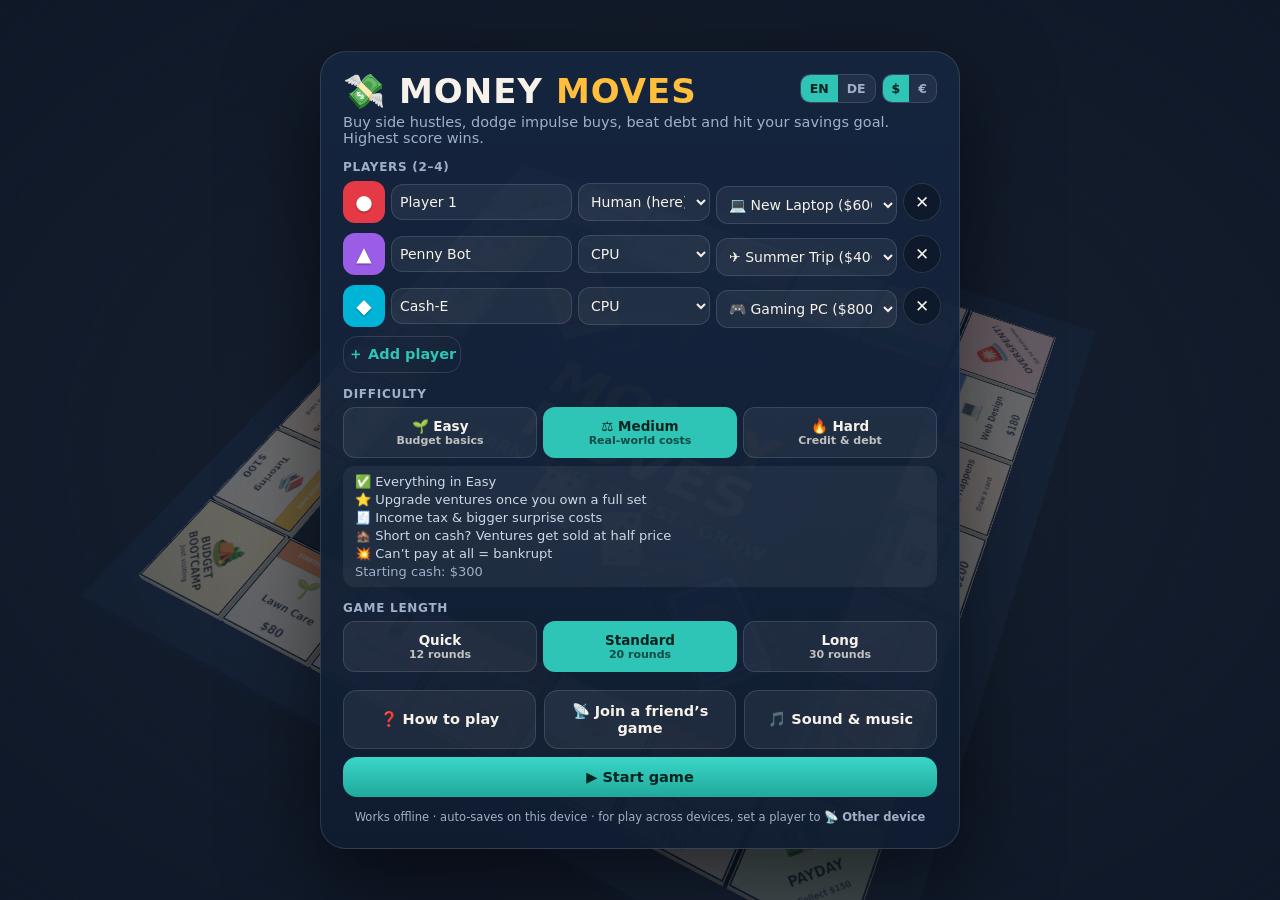
==== money-moves-offline.html @ fee47f46 "Add payday budget, trading, German/euro and installable offline app - Payday budget: split each payc" ====
<!DOCTYPE html>
<html lang="en">
<head>
<meta charset="utf-8">
<meta name="viewport" content="width=device-width, initial-scale=1, maximum-scale=1, user-scalable=no, viewport-fit=cover">
<meta name="theme-color" content="#0d1626">
<meta name="description" content="Money Moves: a 3D board game that teaches teens budgeting, saving, investing and avoiding debt. Works offline, in English or German, with device-to-device multiplayer.">
<link rel="icon" href="[data-uri]">
<title>Money Moves — the 3D money-management board game</title>
<script>/* A-Frame 1.8.0 — MIT License — https://aframe.io — inlined so this page works fully offline */
!function(t,e){"object"==typeof exports&&"object"==typeof module?module.exports=e():"function"==typeof define&&define.amd?define([],e):"object"==typeof exports?exports.AFRAME=e():t.AFRAME=e()}(self,(()=>(()=>{var t={167:t=>{var e=Object.prototype.toString;t.exports=function(t){return t.BYTES_PER_ELEMENT&&"[object ArrayBuffer]"===e.call(t.buffer)||Array.isArray(t)}},734:t=>{t.exports=function(t,e){return"number"==typeof t?t:"number"==typeof e?e:0}},961:(t,e)=>{"use strict";e.byteLength=function(t){var e=o(t),n=e[0],i=e[1];return 3*(n+i)/4-i},e.toByteArray=function(t){var e,n,s=o(t),a=s[0],l=s[1],c=new r(function(t,e,n){return 3*(e+n)/4-n}(0,a,l)),h=0,u=l>0?a-4:a;for(n=0;n<u;n+=4)e=i[t.charCodeAt(n)]<<18|i[t.charCodeAt(n+1)]<<12|i[t.charCodeAt(n+2)]<<6|i[t.charCodeAt(n+3)],c[h++]=e>>16&255,c[h++]=e>>8&255,c[h++]=255&e;return 2===l&&(e=i[t.charCodeAt(n)]<<2|i[t.charCodeAt(n+1)]>>4,c[h++]=255&e),1===l&&(e=i[t.charCodeAt(n)]<<10|i[t.charCodeAt(n+1)]<<4|i[t.charCodeAt(n+2)]>>2,c[h++]=e>>8&255,c[h++]=255&e),c},e.fromByteArray=function(t){for(var e,i=t.length,r=i%3,s=[],a=16383,o=0,c=i-r;o<c;o+=a)s.push(l(t,o,o+a>c?c:o+a));return 1===r?(e=t[i-1],s.push(n[e>>2]+n[e<<4&63]+"==")):2===r&&(e=(t[i-2]<<8)+t[i-1],s.push(n[e>>10]+n[e>>4&63]+n[e<<2&63]+"=")),s.join("")};for(var n=[],i=[],r="undefined"!=typeof Uint8Array?Uint8Array:Array,s="ABCDEFGHIJKLMNOPQRSTUVWXYZabcdefghijklmnopqrstuvwxyz0123456789+/",a=0;a<64;++a)n[a]=s[a],i[s.charCodeAt(a)]=a;function o(t){var e=t.length;if(e%4>0)throw new Error("Invalid string. Length must be a multiple of 4");var n=t.indexOf("=");return-1===n&&(n=e),[n,n===e?0:4-n%4]}function l(t,e,i){for(var r,s,a=[],o=e;o<i;o+=3)r=(t[o]<<16&16711680)+(t[o+1]<<8&65280)+(255&t[o+2]),a.push(n[(s=r)>>18&63]+n[s>>12&63]+n[s>>6&63]+n[63&s]);return a.join("")}i["-".charCodeAt(0)]=62,i["_".charCodeAt(0)]=63},911:(t,e,n)=>{var i=n(922).hp;t.exports=function(t,e){if(i.isBuffer(t)&&i.isBuffer(e)){if("function"==typeof t.equals)return t.equals(e);if(t.length!==e.length)return!1;for(var n=0;n<t.length;n++)if(t[n]!==e[n])return!1;return!0}}},922:(t,e,n)=>{"use strict";const i=n(961),r=n(24),s="function"==typeof Symbol&&"function"==typeof Symbol.for?Symbol.for("nodejs.util.inspect.custom"):null;e.hp=l,e.IS=50;const a=2147483647;function o(t){if(t>a)throw new RangeError('The value "'+t+'" is invalid for option "size"');const e=new Uint8Array(t);return Object.setPrototypeOf(e,l.prototype),e}function l(t,e,n){if("number"==typeof t){if("string"==typeof e)throw new TypeError('The "string" argument must be of type string. Received type number');return u(t)}return c(t,e,n)}function c(t,e,n){if("string"==typeof t)return function(t,e){if("string"==typeof e&&""!==e||(e="utf8"),!l.isEncoding(e))throw new TypeError("Unknown encoding: "+e);const n=0|A(t,e);let i=o(n);const r=i.write(t,e);return r!==n&&(i=i.slice(0,r)),i}(t,e);if(ArrayBuffer.isView(t))return function(t){if(Y(t,Uint8Array)){const e=new Uint8Array(t);return p(e.buffer,e.byteOffset,e.byteLength)}return d(t)}(t);if(null==t)throw new TypeError("The first argument must be one of type string, Buffer, ArrayBuffer, Array, or Array-like Object. Received type "+typeof t);if(Y(t,ArrayBuffer)||t&&Y(t.buffer,ArrayBuffer))return p(t,e,n);if("undefined"!=typeof SharedArrayBuffer&&(Y(t,SharedArrayBuffer)||t&&Y(t.buffer,SharedArrayBuffer)))return p(t,e,n);if("number"==typeof t)throw new TypeError('The "value" argument must not be of type number. Received type number');const i=t.valueOf&&t.valueOf();if(null!=i&&i!==t)return l.from(i,e,n);const r=function(t){if(l.isBuffer(t)){const e=0|f(t.length),n=o(e);return 0===n.length||t.copy(n,0,0,e),n}return void 0!==t.length?"number"!=typeof t.length||K(t.length)?o(0):d(t):"Buffer"===t.type&&Array.isArray(t.data)?d(t.data):void 0}(t);if(r)return r;if("undefined"!=typeof Symbol&&null!=Symbol.toPrimitive&&"function"==typeof t[Symbol.toPrimitive])return l.from(t[Symbol.toPrimitive]("string"),e,n);throw new TypeError("The first argument must be one of type string, Buffer, ArrayBuffer, Array, or Array-like Object. Received type "+typeof t)}function h(t){if("number"!=typeof t)throw new TypeError('"size" argument must be of type number');if(t<0)throw new RangeError('The value "'+t+'" is invalid for option "size"')}function u(t){return h(t),o(t<0?0:0|f(t))}function d(t){const e=t.length<0?0:0|f(t.length),n=o(e);for(let i=0;i<e;i+=1)n[i]=255&t[i];return n}function p(t,e,n){if(e<0||t.byteLength<e)throw new RangeError('"offset" is outside of buffer bounds');if(t.byteLength<e+(n||0))throw new RangeError('"length" is outside of buffer bounds');let i;return i=void 0===e&&void 0===n?new Uint8Array(t):void 0===n?new Uint8Array(t,e):new Uint8Array(t,e,n),Object.setPrototypeOf(i,l.prototype),i}function f(t){if(t>=a)throw new RangeError("Attempt to allocate Buffer larger than maximum size: 0x"+a.toString(16)+" bytes");return 0|t}function A(t,e){if(l.isBuffer(t))return t.length;if(ArrayBuffer.isView(t)||Y(t,ArrayBuffer))return t.byteLength;if("string"!=typeof t)throw new TypeError('The "string" argument must be one of type string, Buffer, or ArrayBuffer. Received type '+typeof t);const n=t.length,i=arguments.length>2&&!0===arguments[2];if(!i&&0===n)return 0;let r=!1;for(;;)switch(e){case"ascii":case"latin1":case"binary":return n;case"utf8":case"utf-8":return W(t).length;case"ucs2":case"ucs-2":case"utf16le":case"utf-16le":return 2*n;case"hex":return n>>>1;case"base64":return q(t).length;default:if(r)return i?-1:W(t).length;e=(""+e).toLowerCase(),r=!0}}function m(t,e,n){let i=!1;if((void 0===e||e<0)&&(e=0),e>this.length)return"";if((void 0===n||n>this.length)&&(n=this.length),n<=0)return"";if((n>>>=0)<=(e>>>=0))return"";for(t||(t="utf8");;)switch(t){case"hex":return B(this,e,n);case"utf8":case"utf-8":return M(this,e,n);case"ascii":return I(this,e,n);case"latin1":case"binary":return T(this,e,n);case"base64":return w(this,e,n);case"ucs2":case"ucs-2":case"utf16le":case"utf-16le":return R(this,e,n);default:if(i)throw new TypeError("Unknown encoding: "+t);t=(t+"").toLowerCase(),i=!0}}function g(t,e,n){const i=t[e];t[e]=t[n],t[n]=i}function v(t,e,n,i,r){if(0===t.length)return-1;if("string"==typeof n?(i=n,n=0):n>2147483647?n=2147483647:n<-2147483648&&(n=-2147483648),K(n=+n)&&(n=r?0:t.length-1),n<0&&(n=t.length+n),n>=t.length){if(r)return-1;n=t.length-1}else if(n<0){if(!r)return-1;n=0}if("string"==typeof e&&(e=l.from(e,i)),l.isBuffer(e))return 0===e.length?-1:y(t,e,n,i,r);if("number"==typeof e)return e&=255,"function"==typeof Uint8Array.prototype.indexOf?r?Uint8Array.prototype.indexOf.call(t,e,n):Uint8Array.prototype.lastIndexOf.call(t,e,n):y(t,[e],n,i,r);throw new TypeError("val must be string, number or Buffer")}function y(t,e,n,i,r){let s,a=1,o=t.length,l=e.length;if(void 0!==i&&("ucs2"===(i=String(i).toLowerCase())||"ucs-2"===i||"utf16le"===i||"utf-16le"===i)){if(t.length<2||e.length<2)return-1;a=2,o/=2,l/=2,n/=2}function c(t,e){return 1===a?t[e]:t.readUInt16BE(e*a)}if(r){let i=-1;for(s=n;s<o;s++)if(c(t,s)===c(e,-1===i?0:s-i)){if(-1===i&&(i=s),s-i+1===l)return i*a}else-1!==i&&(s-=s-i),i=-1}else for(n+l>o&&(n=o-l),s=n;s>=0;s--){let n=!0;for(let i=0;i<l;i++)if(c(t,s+i)!==c(e,i)){n=!1;break}if(n)return s}return-1}function E(t,e,n,i){n=Number(n)||0;const r=t.length-n;i?(i=Number(i))>r&&(i=r):i=r;const s=e.length;let a;for(i>s/2&&(i=s/2),a=0;a<i;++a){const i=parseInt(e.substr(2*a,2),16);if(K(i))return a;t[n+a]=i}return a}function b(t,e,n,i){return X(W(e,t.length-n),t,n,i)}function x(t,e,n,i){return X(function(t){const e=[];for(let n=0;n<t.length;++n)e.push(255&t.charCodeAt(n));return e}(e),t,n,i)}function C(t,e,n,i){return X(q(e),t,n,i)}function _(t,e,n,i){return X(function(t,e){let n,i,r;const s=[];for(let a=0;a<t.length&&!((e-=2)<0);++a)n=t.charCodeAt(a),i=n>>8,r=n%256,s.push(r),s.push(i);return s}(e,t.length-n),t,n,i)}function w(t,e,n){return 0===e&&n===t.length?i.fromByteArray(t):i.fromByteArray(t.slice(e,n))}function M(t,e,n){n=Math.min(t.length,n);const i=[];let r=e;for(;r<n;){const e=t[r];let s=null,a=e>239?4:e>223?3:e>191?2:1;if(r+a<=n){let n,i,o,l;switch(a){case 1:e<128&&(s=e);break;case 2:n=t[r+1],128==(192&n)&&(l=(31&e)<<6|63&n,l>127&&(s=l));break;case 3:n=t[r+1],i=t[r+2],128==(192&n)&&128==(192&i)&&(l=(15&e)<<12|(63&n)<<6|63&i,l>2047&&(l<55296||l>57343)&&(s=l));break;case 4:n=t[r+1],i=t[r+2],o=t[r+3],128==(192&n)&&128==(192&i)&&128==(192&o)&&(l=(15&e)<<18|(63&n)<<12|(63&i)<<6|63&o,l>65535&&l<1114112&&(s=l))}}null===s?(s=65533,a=1):s>65535&&(s-=65536,i.push(s>>>10&1023|55296),s=56320|1023&s),i.push(s),r+=a}return function(t){const e=t.length;if(e<=S)return String.fromCharCode.apply(String,t);let n="",i=0;for(;i<e;)n+=String.fromCharCode.apply(String,t.slice(i,i+=S));return n}(i)}l.TYPED_ARRAY_SUPPORT=function(){try{const t=new Uint8Array(1),e={foo:function(){return 42}};return Object.setPrototypeOf(e,Uint8Array.prototype),Object.setPrototypeOf(t,e),42===t.foo()}catch(t){return!1}}(),l.TYPED_ARRAY_SUPPORT||"undefined"==typeof console||"function"!=typeof console.error||console.error("This browser lacks typed array (Uint8Array) support which is required by `buffer` v5.x. Use `buffer` v4.x if you require old browser support."),Object.defineProperty(l.prototype,"parent",{enumerable:!0,get:function(){if(l.isBuffer(this))return this.buffer}}),Object.defineProperty(l.prototype,"offset",{enumerable:!0,get:function(){if(l.isBuffer(this))return this.byteOffset}}),l.poolSize=8192,l.from=function(t,e,n){return c(t,e,n)},Object.setPrototypeOf(l.prototype,Uint8Array.prototype),Object.setPrototypeOf(l,Uint8Array),l.alloc=function(t,e,n){return function(t,e,n){return h(t),t<=0?o(t):void 0!==e?"string"==typeof n?o(t).fill(e,n):o(t).fill(e):o(t)}(t,e,n)},l.allocUnsafe=function(t){return u(t)},l.allocUnsafeSlow=function(t){return u(t)},l.isBuffer=function(t){return null!=t&&!0===t._isBuffer&&t!==l.prototype},l.compare=function(t,e){if(Y(t,Uint8Array)&&(t=l.from(t,t.offset,t.byteLength)),Y(e,Uint8Array)&&(e=l.from(e,e.offset,e.byteLength)),!l.isBuffer(t)||!l.isBuffer(e))throw new TypeError('The "buf1", "buf2" arguments must be one of type Buffer or Uint8Array');if(t===e)return 0;let n=t.length,i=e.length;for(let r=0,s=Math.min(n,i);r<s;++r)if(t[r]!==e[r]){n=t[r],i=e[r];break}return n<i?-1:i<n?1:0},l.isEncoding=function(t){switch(String(t).toLowerCase()){case"hex":case"utf8":case"utf-8":case"ascii":case"latin1":case"binary":case"base64":case"ucs2":case"ucs-2":case"utf16le":case"utf-16le":return!0;default:return!1}},l.concat=function(t,e){if(!Array.isArray(t))throw new TypeError('"list" argument must be an Array of Buffers');if(0===t.length)return l.alloc(0);let n;if(void 0===e)for(e=0,n=0;n<t.length;++n)e+=t[n].length;const i=l.allocUnsafe(e);let r=0;for(n=0;n<t.length;++n){let e=t[n];if(Y(e,Uint8Array))r+e.length>i.length?(l.isBuffer(e)||(e=l.from(e)),e.copy(i,r)):Uint8Array.prototype.set.call(i,e,r);else{if(!l.isBuffer(e))throw new TypeError('"list" argument must be an Array of Buffers');e.copy(i,r)}r+=e.length}return i},l.byteLength=A,l.prototype._isBuffer=!0,l.prototype.swap16=function(){const t=this.length;if(t%2!=0)throw new RangeError("Buffer size must be a multiple of 16-bits");for(let e=0;e<t;e+=2)g(this,e,e+1);return this},l.prototype.swap32=function(){const t=this.length;if(t%4!=0)throw new RangeError("Buffer size must be a multiple of 32-bits");for(let e=0;e<t;e+=4)g(this,e,e+3),g(this,e+1,e+2);return this},l.prototype.swap64=function(){const t=this.length;if(t%8!=0)throw new RangeError("Buffer size must be a multiple of 64-bits");for(let e=0;e<t;e+=8)g(this,e,e+7),g(this,e+1,e+6),g(this,e+2,e+5),g(this,e+3,e+4);return this},l.prototype.toString=function(){const t=this.length;return 0===t?"":0===arguments.length?M(this,0,t):m.apply(this,arguments)},l.prototype.toLocaleString=l.prototype.toString,l.prototype.equals=function(t){if(!l.isBuffer(t))throw new TypeError("Argument must be a Buffer");return this===t||0===l.compare(this,t)},l.prototype.inspect=function(){let t="";const n=e.IS;return t=this.toString("hex",0,n).replace(/(.{2})/g,"$1 ").trim(),this.length>n&&(t+=" ... "),"<Buffer "+t+">"},s&&(l.prototype[s]=l.prototype.inspect),l.prototype.compare=function(t,e,n,i,r){if(Y(t,Uint8Array)&&(t=l.from(t,t.offset,t.byteLength)),!l.isBuffer(t))throw new TypeError('The "target" argument must be one of type Buffer or Uint8Array. Received type '+typeof t);if(void 0===e&&(e=0),void 0===n&&(n=t?t.length:0),void 0===i&&(i=0),void 0===r&&(r=this.length),e<0||n>t.length||i<0||r>this.length)throw new RangeError("out of range index");if(i>=r&&e>=n)return 0;if(i>=r)return-1;if(e>=n)return 1;if(this===t)return 0;let s=(r>>>=0)-(i>>>=0),a=(n>>>=0)-(e>>>=0);const o=Math.min(s,a),c=this.slice(i,r),h=t.slice(e,n);for(let t=0;t<o;++t)if(c[t]!==h[t]){s=c[t],a=h[t];break}return s<a?-1:a<s?1:0},l.prototype.includes=function(t,e,n){return-1!==this.indexOf(t,e,n)},l.prototype.indexOf=function(t,e,n){return v(this,t,e,n,!0)},l.prototype.lastIndexOf=function(t,e,n){return v(this,t,e,n,!1)},l.prototype.write=function(t,e,n,i){if(void 0===e)i="utf8",n=this.length,e=0;else if(void 0===n&&"string"==typeof e)i=e,n=this.length,e=0;else{if(!isFinite(e))throw new Error("Buffer.write(string, encoding, offset[, length]) is no longer supported");e>>>=0,isFinite(n)?(n>>>=0,void 0===i&&(i="utf8")):(i=n,n=void 0)}const r=this.length-e;if((void 0===n||n>r)&&(n=r),t.length>0&&(n<0||e<0)||e>this.length)throw new RangeError("Attempt to write outside buffer bounds");i||(i="utf8");let s=!1;for(;;)switch(i){case"hex":return E(this,t,e,n);case"utf8":case"utf-8":return b(this,t,e,n);case"ascii":case"latin1":case"binary":return x(this,t,e,n);case"base64":return C(this,t,e,n);case"ucs2":case"ucs-2":case"utf16le":case"utf-16le":return _(this,t,e,n);default:if(s)throw new TypeError("Unknown encoding: "+i);i=(""+i).toLowerCase(),s=!0}},l.prototype.toJSON=function(){return{type:"Buffer",data:Array.prototype.slice.call(this._arr||this,0)}};const S=4096;function I(t,e,n){let i="";n=Math.min(t.length,n);for(let r=e;r<n;++r)i+=String.fromCharCode(127&t[r]);return i}function T(t,e,n){let i="";n=Math.min(t.length,n);for(let r=e;r<n;++r)i+=String.fromCharCode(t[r]);return i}function B(t,e,n){const i=t.length;(!e||e<0)&&(e=0),(!n||n<0||n>i)&&(n=i);let r="";for(let i=e;i<n;++i)r+=J[t[i]];return r}function R(t,e,n){const i=t.slice(e,n);let r="";for(let t=0;t<i.length-1;t+=2)r+=String.fromCharCode(i[t]+256*i[t+1]);return r}function L(t,e,n){if(t%1!=0||t<0)throw new RangeError("offset is not uint");if(t+e>n)throw new RangeError("Trying to access beyond buffer length")}function D(t,e,n,i,r,s){if(!l.isBuffer(t))throw new TypeError('"buffer" argument must be a Buffer instance');if(e>r||e<s)throw new RangeError('"value" argument is out of bounds');if(n+i>t.length)throw new RangeError("Index out of range")}function P(t,e,n,i,r){z(e,i,r,t,n,7);let s=Number(e&BigInt(4294967295));t[n++]=s,s>>=8,t[n++]=s,s>>=8,t[n++]=s,s>>=8,t[n++]=s;let a=Number(e>>BigInt(32)&BigInt(4294967295));return t[n++]=a,a>>=8,t[n++]=a,a>>=8,t[n++]=a,a>>=8,t[n++]=a,n}function U(t,e,n,i,r){z(e,i,r,t,n,7);let s=Number(e&BigInt(4294967295));t[n+7]=s,s>>=8,t[n+6]=s,s>>=8,t[n+5]=s,s>>=8,t[n+4]=s;let a=Number(e>>BigInt(32)&BigInt(4294967295));return t[n+3]=a,a>>=8,t[n+2]=a,a>>=8,t[n+1]=a,a>>=8,t[n]=a,n+8}function O(t,e,n,i,r,s){if(n+i>t.length)throw new RangeError("Index out of range");if(n<0)throw new RangeError("Index out of range")}function N(t,e,n,i,s){return e=+e,n>>>=0,s||O(t,0,n,4),r.write(t,e,n,i,23,4),n+4}function F(t,e,n,i,s){return e=+e,n>>>=0,s||O(t,0,n,8),r.write(t,e,n,i,52,8),n+8}l.prototype.slice=function(t,e){const n=this.length;(t=~~t)<0?(t+=n)<0&&(t=0):t>n&&(t=n),(e=void 0===e?n:~~e)<0?(e+=n)<0&&(e=0):e>n&&(e=n),e<t&&(e=t);const i=this.subarray(t,e);return Object.setPrototypeOf(i,l.prototype),i},l.prototype.readUintLE=l.prototype.readUIntLE=function(t,e,n){t>>>=0,e>>>=0,n||L(t,e,this.length);let i=this[t],r=1,s=0;for(;++s<e&&(r*=256);)i+=this[t+s]*r;return i},l.prototype.readUintBE=l.prototype.readUIntBE=function(t,e,n){t>>>=0,e>>>=0,n||L(t,e,this.length);let i=this[t+--e],r=1;for(;e>0&&(r*=256);)i+=this[t+--e]*r;return i},l.prototype.readUint8=l.prototype.readUInt8=function(t,e){return t>>>=0,e||L(t,1,this.length),this[t]},l.prototype.readUint16LE=l.prototype.readUInt16LE=function(t,e){return t>>>=0,e||L(t,2,this.length),this[t]|this[t+1]<<8},l.prototype.readUint16BE=l.prototype.readUInt16BE=function(t,e){return t>>>=0,e||L(t,2,this.length),this[t]<<8|this[t+1]},l.prototype.readUint32LE=l.prototype.readUInt32LE=function(t,e){return t>>>=0,e||L(t,4,this.length),(this[t]|this[t+1]<<8|this[t+2]<<16)+16777216*this[t+3]},l.prototype.readUint32BE=l.prototype.readUInt32BE=function(t,e){return t>>>=0,e||L(t,4,this.length),16777216*this[t]+(this[t+1]<<16|this[t+2]<<8|this[t+3])},l.prototype.readBigUInt64LE=Z((function(t){H(t>>>=0,"offset");const e=this[t],n=this[t+7];void 0!==e&&void 0!==n||V(t,this.length-8);const i=e+256*this[++t]+65536*this[++t]+this[++t]*2**24,r=this[++t]+256*this[++t]+65536*this[++t]+n*2**24;return BigInt(i)+(BigInt(r)<<BigInt(32))})),l.prototype.readBigUInt64BE=Z((function(t){H(t>>>=0,"offset");const e=this[t],n=this[t+7];void 0!==e&&void 0!==n||V(t,this.length-8);const i=e*2**24+65536*this[++t]+256*this[++t]+this[++t],r=this[++t]*2**24+65536*this[++t]+256*this[++t]+n;return(BigInt(i)<<BigInt(32))+BigInt(r)})),l.prototype.readIntLE=function(t,e,n){t>>>=0,e>>>=0,n||L(t,e,this.length);let i=this[t],r=1,s=0;for(;++s<e&&(r*=256);)i+=this[t+s]*r;return r*=128,i>=r&&(i-=Math.pow(2,8*e)),i},l.prototype.readIntBE=function(t,e,n){t>>>=0,e>>>=0,n||L(t,e,this.length);let i=e,r=1,s=this[t+--i];for(;i>0&&(r*=256);)s+=this[t+--i]*r;return r*=128,s>=r&&(s-=Math.pow(2,8*e)),s},l.prototype.readInt8=function(t,e){return t>>>=0,e||L(t,1,this.length),128&this[t]?-1*(255-this[t]+1):this[t]},l.prototype.readInt16LE=function(t,e){t>>>=0,e||L(t,2,this.length);const n=this[t]|this[t+1]<<8;return 32768&n?4294901760|n:n},l.prototype.readInt16BE=function(t,e){t>>>=0,e||L(t,2,this.length);const n=this[t+1]|this[t]<<8;return 32768&n?4294901760|n:n},l.prototype.readInt32LE=function(t,e){return t>>>=0,e||L(t,4,this.length),this[t]|this[t+1]<<8|this[t+2]<<16|this[t+3]<<24},l.prototype.readInt32BE=function(t,e){return t>>>=0,e||L(t,4,this.length),this[t]<<24|this[t+1]<<16|this[t+2]<<8|this[t+3]},l.prototype.readBigInt64LE=Z((function(t){H(t>>>=0,"offset");const e=this[t],n=this[t+7];void 0!==e&&void 0!==n||V(t,this.length-8);const i=this[t+4]+256*this[t+5]+65536*this[t+6]+(n<<24);return(BigInt(i)<<BigInt(32))+BigInt(e+256*this[++t]+65536*this[++t]+this[++t]*2**24)})),l.prototype.readBigInt64BE=Z((function(t){H(t>>>=0,"offset");const e=this[t],n=this[t+7];void 0!==e&&void 0!==n||V(t,this.length-8);const i=(e<<24)+65536*this[++t]+256*this[++t]+this[++t];return(BigInt(i)<<BigInt(32))+BigInt(this[++t]*2**24+65536*this[++t]+256*this[++t]+n)})),l.prototype.readFloatLE=function(t,e){return t>>>=0,e||L(t,4,this.length),r.read(this,t,!0,23,4)},l.prototype.readFloatBE=function(t,e){return t>>>=0,e||L(t,4,this.length),r.read(this,t,!1,23,4)},l.prototype.readDoubleLE=function(t,e){return t>>>=0,e||L(t,8,this.length),r.read(this,t,!0,52,8)},l.prototype.readDoubleBE=function(t,e){return t>>>=0,e||L(t,8,this.length),r.read(this,t,!1,52,8)},l.prototype.writeUintLE=l.prototype.writeUIntLE=function(t,e,n,i){t=+t,e>>>=0,n>>>=0,i||D(this,t,e,n,Math.pow(2,8*n)-1,0);let r=1,s=0;for(this[e]=255&t;++s<n&&(r*=256);)this[e+s]=t/r&255;return e+n},l.prototype.writeUintBE=l.prototype.writeUIntBE=function(t,e,n,i){t=+t,e>>>=0,n>>>=0,i||D(this,t,e,n,Math.pow(2,8*n)-1,0);let r=n-1,s=1;for(this[e+r]=255&t;--r>=0&&(s*=256);)this[e+r]=t/s&255;return e+n},l.prototype.writeUint8=l.prototype.writeUInt8=function(t,e,n){return t=+t,e>>>=0,n||D(this,t,e,1,255,0),this[e]=255&t,e+1},l.prototype.writeUint16LE=l.prototype.writeUInt16LE=function(t,e,n){return t=+t,e>>>=0,n||D(this,t,e,2,65535,0),this[e]=255&t,this[e+1]=t>>>8,e+2},l.prototype.writeUint16BE=l.prototype.writeUInt16BE=function(t,e,n){return t=+t,e>>>=0,n||D(this,t,e,2,65535,0),this[e]=t>>>8,this[e+1]=255&t,e+2},l.prototype.writeUint32LE=l.prototype.writeUInt32LE=function(t,e,n){return t=+t,e>>>=0,n||D(this,t,e,4,4294967295,0),this[e+3]=t>>>24,this[e+2]=t>>>16,this[e+1]=t>>>8,this[e]=255&t,e+4},l.prototype.writeUint32BE=l.prototype.writeUInt32BE=function(t,e,n){return t=+t,e>>>=0,n||D(this,t,e,4,4294967295,0),this[e]=t>>>24,this[e+1]=t>>>16,this[e+2]=t>>>8,this[e+3]=255&t,e+4},l.prototype.writeBigUInt64LE=Z((function(t,e=0){return P(this,t,e,BigInt(0),BigInt("0xffffffffffffffff"))})),l.prototype.writeBigUInt64BE=Z((function(t,e=0){return U(this,t,e,BigInt(0),BigInt("0xffffffffffffffff"))})),l.prototype.writeIntLE=function(t,e,n,i){if(t=+t,e>>>=0,!i){const i=Math.pow(2,8*n-1);D(this,t,e,n,i-1,-i)}let r=0,s=1,a=0;for(this[e]=255&t;++r<n&&(s*=256);)t<0&&0===a&&0!==this[e+r-1]&&(a=1),this[e+r]=(t/s|0)-a&255;return e+n},l.prototype.writeIntBE=function(t,e,n,i){if(t=+t,e>>>=0,!i){const i=Math.pow(2,8*n-1);D(this,t,e,n,i-1,-i)}let r=n-1,s=1,a=0;for(this[e+r]=255&t;--r>=0&&(s*=256);)t<0&&0===a&&0!==this[e+r+1]&&(a=1),this[e+r]=(t/s|0)-a&255;return e+n},l.prototype.writeInt8=function(t,e,n){return t=+t,e>>>=0,n||D(this,t,e,1,127,-128),t<0&&(t=255+t+1),this[e]=255&t,e+1},l.prototype.writeInt16LE=function(t,e,n){return t=+t,e>>>=0,n||D(this,t,e,2,32767,-32768),this[e]=255&t,this[e+1]=t>>>8,e+2},l.prototype.writeInt16BE=function(t,e,n){return t=+t,e>>>=0,n||D(this,t,e,2,32767,-32768),this[e]=t>>>8,this[e+1]=255&t,e+2},l.prototype.writeInt32LE=function(t,e,n){return t=+t,e>>>=0,n||D(this,t,e,4,2147483647,-2147483648),this[e]=255&t,this[e+1]=t>>>8,this[e+2]=t>>>16,this[e+3]=t>>>24,e+4},l.prototype.writeInt32BE=function(t,e,n){return t=+t,e>>>=0,n||D(this,t,e,4,2147483647,-2147483648),t<0&&(t=4294967295+t+1),this[e]=t>>>24,this[e+1]=t>>>16,this[e+2]=t>>>8,this[e+3]=255&t,e+4},l.prototype.writeBigInt64LE=Z((function(t,e=0){return P(this,t,e,-BigInt("0x8000000000000000"),BigInt("0x7fffffffffffffff"))})),l.prototype.writeBigInt64BE=Z((function(t,e=0){return U(this,t,e,-BigInt("0x8000000000000000"),BigInt("0x7fffffffffffffff"))})),l.prototype.writeFloatLE=function(t,e,n){return N(this,t,e,!0,n)},l.prototype.writeFloatBE=function(t,e,n){return N(this,t,e,!1,n)},l.prototype.writeDoubleLE=function(t,e,n){return F(this,t,e,!0,n)},l.prototype.writeDoubleBE=function(t,e,n){return F(this,t,e,!1,n)},l.prototype.copy=function(t,e,n,i){if(!l.isBuffer(t))throw new TypeError("argument should be a Buffer");if(n||(n=0),i||0===i||(i=this.length),e>=t.length&&(e=t.length),e||(e=0),i>0&&i<n&&(i=n),i===n)return 0;if(0===t.length||0===this.length)return 0;if(e<0)throw new RangeError("targetStart out of bounds");if(n<0||n>=this.length)throw new RangeError("Index out of range");if(i<0)throw new RangeError("sourceEnd out of bounds");i>this.length&&(i=this.length),t.length-e<i-n&&(i=t.length-e+n);const r=i-n;return this===t&&"function"==typeof Uint8Array.prototype.copyWithin?this.copyWithin(e,n,i):Uint8Array.prototype.set.call(t,this.subarray(n,i),e),r},l.prototype.fill=function(t,e,n,i){if("string"==typeof t){if("string"==typeof e?(i=e,e=0,n=this.length):"string"==typeof n&&(i=n,n=this.length),void 0!==i&&"string"!=typeof i)throw new TypeError("encoding must be a string");if("string"==typeof i&&!l.isEncoding(i))throw new TypeError("Unknown encoding: "+i);if(1===t.length){const e=t.charCodeAt(0);("utf8"===i&&e<128||"latin1"===i)&&(t=e)}}else"number"==typeof t?t&=255:"boolean"==typeof t&&(t=Number(t));if(e<0||this.length<e||this.length<n)throw new RangeError("Out of range index");if(n<=e)return this;let r;if(e>>>=0,n=void 0===n?this.length:n>>>0,t||(t=0),"number"==typeof t)for(r=e;r<n;++r)this[r]=t;else{const s=l.isBuffer(t)?t:l.from(t,i),a=s.length;if(0===a)throw new TypeError('The value "'+t+'" is invalid for argument "value"');for(r=0;r<n-e;++r)this[r+e]=s[r%a]}return this};const k={};function Q(t,e,n){k[t]=class extends n{constructor(){super(),Object.defineProperty(this,"message",{value:e.apply(this,arguments),writable:!0,configurable:!0}),this.name=`${this.name} [${t}]`,this.stack,delete this.name}get code(){return t}set code(t){Object.defineProperty(this,"code",{configurable:!0,enumerable:!0,value:t,writable:!0})}toString(){return`${this.name} [${t}]: ${this.message}`}}}function G(t){let e="",n=t.length;const i="-"===t[0]?1:0;for(;n>=i+4;n-=3)e=`_${t.slice(n-3,n)}${e}`;return`${t.slice(0,n)}${e}`}function z(t,e,n,i,r,s){if(t>n||t<e){const i="bigint"==typeof e?"n":"";let r;throw r=s>3?0===e||e===BigInt(0)?`>= 0${i} and < 2${i} ** ${8*(s+1)}${i}`:`>= -(2${i} ** ${8*(s+1)-1}${i}) and < 2 ** ${8*(s+1)-1}${i}`:`>= ${e}${i} and <= ${n}${i}`,new k.ERR_OUT_OF_RANGE("value",r,t)}!function(t,e,n){H(e,"offset"),void 0!==t[e]&&void 0!==t[e+n]||V(e,t.length-(n+1))}(i,r,s)}function H(t,e){if("number"!=typeof t)throw new k.ERR_INVALID_ARG_TYPE(e,"number",t)}function V(t,e,n){if(Math.floor(t)!==t)throw H(t,n),new k.ERR_OUT_OF_RANGE(n||"offset","an integer",t);if(e<0)throw new k.ERR_BUFFER_OUT_OF_BOUNDS;throw new k.ERR_OUT_OF_RANGE(n||"offset",`>= ${n?1:0} and <= ${e}`,t)}Q("ERR_BUFFER_OUT_OF_BOUNDS",(function(t){return t?`${t} is outside of buffer bounds`:"Attempt to access memory outside buffer bounds"}),RangeError),Q("ERR_INVALID_ARG_TYPE",(function(t,e){return`The "${t}" argument must be of type number. Received type ${typeof e}`}),TypeError),Q("ERR_OUT_OF_RANGE",(function(t,e,n){let i=`The value of "${t}" is out of range.`,r=n;return Number.isInteger(n)&&Math.abs(n)>2**32?r=G(String(n)):"bigint"==typeof n&&(r=String(n),(n>BigInt(2)**BigInt(32)||n<-(BigInt(2)**BigInt(32)))&&(r=G(r)),r+="n"),i+=` It must be ${e}. Received ${r}`,i}),RangeError);const j=/[^+/0-9A-Za-z-_]/g;function W(t,e){let n;e=e||1/0;const i=t.length;let r=null;const s=[];for(let a=0;a<i;++a){if(n=t.charCodeAt(a),n>55295&&n<57344){if(!r){if(n>56319){(e-=3)>-1&&s.push(239,191,189);continue}if(a+1===i){(e-=3)>-1&&s.push(239,191,189);continue}r=n;continue}if(n<56320){(e-=3)>-1&&s.push(239,191,189),r=n;continue}n=65536+(r-55296<<10|n-56320)}else r&&(e-=3)>-1&&s.push(239,191,189);if(r=null,n<128){if((e-=1)<0)break;s.push(n)}else if(n<2048){if((e-=2)<0)break;s.push(n>>6|192,63&n|128)}else if(n<65536){if((e-=3)<0)break;s.push(n>>12|224,n>>6&63|128,63&n|128)}else{if(!(n<1114112))throw new Error("Invalid code point");if((e-=4)<0)break;s.push(n>>18|240,n>>12&63|128,n>>6&63|128,63&n|128)}}return s}function q(t){return i.toByteArray(function(t){if((t=(t=t.split("=")[0]).trim().replace(j,"")).length<2)return"";for(;t.length%4!=0;)t+="=";return t}(t))}function X(t,e,n,i){let r;for(r=0;r<i&&!(r+n>=e.length||r>=t.length);++r)e[r+n]=t[r];return r}function Y(t,e){return t instanceof e||null!=t&&null!=t.constructor&&null!=t.constructor.name&&t.constructor.name===e.name}function K(t){return t!=t}const J=function(){const t="0123456789abcdef",e=new Array(256);for(let n=0;n<16;++n){const i=16*n;for(let r=0;r<16;++r)e[i+r]=t[n]+t[r]}return e}();function Z(t){return"undefined"==typeof BigInt?$:t}function $(){throw new Error("BigInt not supported")}},89:t=>{"use strict";t.exports=function(t){var e=[];return e.toString=function(){return this.map((function(e){var n="",i=void 0!==e[5];return e[4]&&(n+="@supports (".concat(e[4],") {")),e[2]&&(n+="@media ".concat(e[2]," {")),i&&(n+="@layer".concat(e[5].length>0?" ".concat(e[5]):""," {")),n+=t(e),i&&(n+="}"),e[2]&&(n+="}"),e[4]&&(n+="}"),n})).join("")},e.i=function(t,n,i,r,s){"string"==typeof t&&(t=[[null,t,void 0]]);var a={};if(i)for(var o=0;o<this.length;o++){var l=this[o][0];null!=l&&(a[l]=!0)}for(var c=0;c<t.length;c++){var h=[].concat(t[c]);i&&a[h[0]]||(void 0!==s&&(void 0===h[5]||(h[1]="@layer".concat(h[5].length>0?" ".concat(h[5]):""," {").concat(h[1],"}")),h[5]=s),n&&(h[2]?(h[1]="@media ".concat(h[2]," {").concat(h[1],"}"),h[2]=n):h[2]=n),r&&(h[4]?(h[1]="@supports (".concat(h[4],") {").concat(h[1],"}"),h[4]=r):h[4]="".concat(r)),e.push(h))}},e}},492:t=>{"use strict";t.exports=function(t,e){return e||(e={}),t?(t=String(t.__esModule?t.default:t),/^['"].*['"]$/.test(t)&&(t=t.slice(1,-1)),e.hash&&(t+=e.hash),/["'() \t\n]|(%20)/.test(t)||e.needQuotes?'"'.concat(t.replace(/"/g,'\\"').replace(/\n/g,"\\n"),'"'):t):t}},963:t=>{"use strict";t.exports=function(t){var e=t[1],n=t[3];if(!n)return e;if("function"==typeof btoa){var i=btoa(unescape(encodeURIComponent(JSON.stringify(n)))),r="sourceMappingURL=data:application/json;charset=utf-8;base64,".concat(i),s="/*# ".concat(r," */");return[e].concat([s]).join("\n")}return[e].join("\n")}},878:(t,e,n)=>{e.formatArgs=function(e){if(e[0]=(this.useColors?"%c":"")+this.namespace+(this.useColors?" %c":" ")+e[0]+(this.useColors?"%c ":" ")+"+"+t.exports.humanize(this.diff),!this.useColors)return;const n="color: "+this.color;e.splice(1,0,n,"color: inherit");let i=0,r=0;e[0].replace(/%[a-zA-Z%]/g,(t=>{"%%"!==t&&(i++,"%c"===t&&(r=i))})),e.splice(r,0,n)},e.save=function(t){try{t?e.storage.setItem("debug",t):e.storage.removeItem("debug")}catch(t){}},e.load=function(){let t;try{t=e.storage.getItem("debug")}catch(t){}return!t&&"undefined"!=typeof process&&"env"in process&&(t=process.env.DEBUG),t},e.useColors=function(){if("undefined"!=typeof window&&window.process&&("renderer"===window.process.type||window.process.__nwjs))return!0;if("undefined"!=typeof navigator&&navigator.userAgent&&navigator.userAgent.toLowerCase().match(/(edge|trident)\/(\d+)/))return!1;let t;return"undefined"!=typeof document&&document.documentElement&&document.documentElement.style&&document.documentElement.style.WebkitAppearance||"undefined"!=typeof window&&window.console&&(window.console.firebug||window.console.exception&&window.console.table)||"undefined"!=typeof navigator&&navigator.userAgent&&(t=navigator.userAgent.toLowerCase().match(/firefox\/(\d+)/))&&parseInt(t[1],10)>=31||"undefined"!=typeof navigator&&navigator.userAgent&&navigator.userAgent.toLowerCase().match(/applewebkit\/(\d+)/)},e.storage=function(){try{return localStorage}catch(t){}}(),e.destroy=(()=>{let t=!1;return()=>{t||(t=!0,console.warn("Instance method `debug.destroy()` is deprecated and no longer does anything. It will be removed in the next major version of `debug`."))}})(),e.colors=["#0000CC","#0000FF","#0033CC","#0033FF","#0066CC","#0066FF","#0099CC","#0099FF","#00CC00","#00CC33","#00CC66","#00CC99","#00CCCC","#00CCFF","#3300CC","#3300FF","#3333CC","#3333FF","#3366CC","#3366FF","#3399CC","#3399FF","#33CC00","#33CC33","#33CC66","#33CC99","#33CCCC","#33CCFF","#6600CC","#6600FF","#6633CC","#6633FF","#66CC00","#66CC33","#9900CC","#9900FF","#9933CC","#9933FF","#99CC00","#99CC33","#CC0000","#CC0033","#CC0066","#CC0099","#CC00CC","#CC00FF","#CC3300","#CC3333","#CC3366","#CC3399","#CC33CC","#CC33FF","#CC6600","#CC6633","#CC9900","#CC9933","#CCCC00","#CCCC33","#FF0000","#FF0033","#FF0066","#FF0099","#FF00CC","#FF00FF","#FF3300","#FF3333","#FF3366","#FF3399","#FF33CC","#FF33FF","#FF6600","#FF6633","#FF9900","#FF9933","#FFCC00","#FFCC33"],e.log=console.debug||console.log||(()=>{}),t.exports=n(945)(e);const{formatters:i}=t.exports;i.j=function(t){try{return JSON.stringify(t)}catch(t){return"[UnexpectedJSONParseError]: "+t.message}}},945:(t,e,n)=>{t.exports=function(t){function e(t){let n,r,s,a=null;function o(...t){if(!o.enabled)return;const i=o,r=Number(new Date),s=r-(n||r);i.diff=s,i.prev=n,i.curr=r,n=r,t[0]=e.coerce(t[0]),"string"!=typeof t[0]&&t.unshift("%O");let a=0;t[0]=t[0].replace(/%([a-zA-Z%])/g,((n,r)=>{if("%%"===n)return"%";a++;const s=e.formatters[r];if("function"==typeof s){const e=t[a];n=s.call(i,e),t.splice(a,1),a--}return n})),e.formatArgs.call(i,t),(i.log||e.log).apply(i,t)}return o.namespace=t,o.useColors=e.useColors(),o.color=e.selectColor(t),o.extend=i,o.destroy=e.destroy,Object.defineProperty(o,"enabled",{enumerable:!0,configurable:!1,get:()=>null!==a?a:(r!==e.namespaces&&(r=e.namespaces,s=e.enabled(t)),s),set:t=>{a=t}}),"function"==typeof e.init&&e.init(o),o}function i(t,n){const i=e(this.namespace+(void 0===n?":":n)+t);return i.log=this.log,i}function r(t,e){let n=0,i=0,r=-1,s=0;for(;n<t.length;)if(i<e.length&&(e[i]===t[n]||"*"===e[i]))"*"===e[i]?(r=i,s=n,i++):(n++,i++);else{if(-1===r)return!1;i=r+1,s++,n=s}for(;i<e.length&&"*"===e[i];)i++;return i===e.length}return e.debug=e,e.default=e,e.coerce=function(t){return t instanceof Error?t.stack||t.message:t},e.disable=function(){const t=[...e.names,...e.skips.map((t=>"-"+t))].join(",");return e.enable(""),t},e.enable=function(t){e.save(t),e.namespaces=t,e.names=[],e.skips=[];const n=("string"==typeof t?t:"").trim().replace(" ",",").split(",").filter(Boolean);for(const t of n)"-"===t[0]?e.skips.push(t.slice(1)):e.names.push(t)},e.enabled=function(t){for(const n of e.skips)if(r(t,n))return!1;for(const n of e.names)if(r(t,n))return!0;return!1},e.humanize=n(192),e.destroy=function(){console.warn("Instance method `debug.destroy()` is deprecated and no longer does anything. It will be removed in the next major version of `debug`.")},Object.keys(t).forEach((n=>{e[n]=t[n]})),e.names=[],e.skips=[],e.formatters={},e.selectColor=function(t){let n=0;for(let e=0;e<t.length;e++)n=(n<<5)-n+t.charCodeAt(e),n|=0;return e.colors[Math.abs(n)%e.colors.length]},e.enable(e.load()),e}},124:(t,e,n)=>{"use strict";var i=n(240),r=Object.prototype.hasOwnProperty,s=Object.prototype.propertyIsEnumerable;function a(t,e,n){var s=e[n];if(null!=s){if(r.call(t,n)&&(void 0===t[n]||null===t[n]))throw new TypeError("Cannot convert undefined or null to object ("+n+")");r.call(t,n)&&i(s)?t[n]=o(Object(t[n]),e[n]):t[n]=s}}function o(t,e){if(t===e)return t;for(var n in e=Object(e))r.call(e,n)&&a(t,e,n);if(Object.getOwnPropertySymbols)for(var i=Object.getOwnPropertySymbols(e),o=0;o<i.length;o++)s.call(e,i[o])&&a(t,e,i[o]);return t}t.exports=function(t){t=function(t){if(null==t)throw new TypeError("Sources cannot be null or undefined");return Object(t)}(t);for(var e=1;e<arguments.length;e++)o(t,arguments[e]);return t}},480:t=>{t.exports=function(t){switch(t){case"int8":return Int8Array;case"int16":return Int16Array;case"int32":return Int32Array;case"uint8":return Uint8Array;case"uint16":return Uint16Array;case"uint32":return Uint32Array;case"float32":return Float32Array;case"float64":return Float64Array;case"array":return Array;case"uint8_clamped":return Uint8ClampedArray}}},919:(t,e,n)=>{var i;i="undefined"!=typeof window?window:void 0!==n.g?n.g:"undefined"!=typeof self?self:{},t.exports=i},24:(t,e)=>{e.read=function(t,e,n,i,r){var s,a,o=8*r-i-1,l=(1<<o)-1,c=l>>1,h=-7,u=n?r-1:0,d=n?-1:1,p=t[e+u];for(u+=d,s=p&(1<<-h)-1,p>>=-h,h+=o;h>0;s=256*s+t[e+u],u+=d,h-=8);for(a=s&(1<<-h)-1,s>>=-h,h+=i;h>0;a=256*a+t[e+u],u+=d,h-=8);if(0===s)s=1-c;else{if(s===l)return a?NaN:1/0*(p?-1:1);a+=Math.pow(2,i),s-=c}return(p?-1:1)*a*Math.pow(2,s-i)},e.write=function(t,e,n,i,r,s){var a,o,l,c=8*s-r-1,h=(1<<c)-1,u=h>>1,d=23===r?Math.pow(2,-24)-Math.pow(2,-77):0,p=i?0:s-1,f=i?1:-1,A=e<0||0===e&&1/e<0?1:0;for(e=Math.abs(e),isNaN(e)||e===1/0?(o=isNaN(e)?1:0,a=h):(a=Math.floor(Math.log(e)/Math.LN2),e*(l=Math.pow(2,-a))<1&&(a--,l*=2),(e+=a+u>=1?d/l:d*Math.pow(2,1-u))*l>=2&&(a++,l/=2),a+u>=h?(o=0,a=h):a+u>=1?(o=(e*l-1)*Math.pow(2,r),a+=u):(o=e*Math.pow(2,u-1)*Math.pow(2,r),a=0));r>=8;t[n+p]=255&o,p+=f,o/=256,r-=8);for(a=a<<r|o,c+=r;c>0;t[n+p]=255&a,p+=f,a/=256,c-=8);t[n+p-f]|=128*A}},225:t=>{function e(t){return!!t.constructor&&"function"==typeof t.constructor.isBuffer&&t.constructor.isBuffer(t)}t.exports=function(t){return null!=t&&(e(t)||function(t){return"function"==typeof t.readFloatLE&&"function"==typeof t.slice&&e(t.slice(0,0))}(t)||!!t._isBuffer)}},847:t=>{t.exports=function(t){if(!t)return!1;var n=e.call(t);return"[object Function]"===n||"function"==typeof t&&"[object RegExp]"!==n||"undefined"!=typeof window&&(t===window.setTimeout||t===window.alert||t===window.confirm||t===window.prompt)};var e=Object.prototype.toString},240:t=>{"use strict";t.exports=function(t){var e=typeof t;return null!==t&&("object"===e||"function"===e)}},751:(t,e,n)=>{var i=n(922).hp,r=n(558),s=function(){},a=n(476),o=n(34),l=n(99),c=n(573),h=n(597),u=self.XMLHttpRequest&&"withCredentials"in new XMLHttpRequest;t.exports=function(t,e){e="function"==typeof e?e:s,"string"==typeof t?t={uri:t}:t||(t={}),t.binary&&(t=function(t){if(u)return h(t,{responseType:"arraybuffer"});if(void 0===self.XMLHttpRequest)throw new Error("your browser does not support XHR loading");var e=new self.XMLHttpRequest;return e.overrideMimeType("text/plain; charset=x-user-defined"),h({xhr:e},t)}(t)),r(t,(function(n,r,h){if(n)return e(n);if(!/^2/.test(r.statusCode))return e(new Error("http status code: "+r.statusCode));if(!h)return e(new Error("no body result"));var u,d,p=!1;if(u=h,"[object ArrayBuffer]"===Object.prototype.toString.call(u)){var f=new Uint8Array(h);h=i.from(f,"binary")}c(h)&&(p=!0,"string"==typeof h&&(h=i.from(h,"binary"))),p||(i.isBuffer(h)&&(h=h.toString(t.encoding)),h=h.trim());try{var A=r.headers["content-type"];d=p?l(h):/json/.test(A)||"{"===h.charAt(0)?JSON.parse(h):/xml/.test(A)||"<"===h.charAt(0)?o(h):a(h)}catch(t){e(new Error("error parsing font "+t.message)),e=s}e(null,d)}))}},573:(t,e,n)=>{var i=n(922).hp,r=n(911),s=i.from([66,77,70,3]);t.exports=function(t){return"string"==typeof t?"BMF"===t.substring(0,3):t.length>4&&r(t.slice(0,4),s)}},192:t=>{var e=1e3,n=60*e,i=60*n,r=24*i,s=7*r;function a(t,e,n,i){var r=e>=1.5*n;return Math.round(t/n)+" "+i+(r?"s":"")}t.exports=function(t,o){o=o||{};var l,c,h=typeof t;if("string"===h&&t.length>0)return function(t){if(!((t=String(t)).length>100)){var a=/^(-?(?:\d+)?\.?\d+) *(milliseconds?|msecs?|ms|seconds?|secs?|s|minutes?|mins?|m|hours?|hrs?|h|days?|d|weeks?|w|years?|yrs?|y)?$/i.exec(t);if(a){var o=parseFloat(a[1]);switch((a[2]||"ms").toLowerCase()){case"years":case"year":case"yrs":case"yr":case"y":return 315576e5*o;case"weeks":case"week":case"w":return o*s;case"days":case"day":case"d":return o*r;case"hours":case"hour":case"hrs":case"hr":case"h":return o*i;case"minutes":case"minute":case"mins":case"min":case"m":return o*n;case"seconds":case"second":case"secs":case"sec":case"s":return o*e;case"milliseconds":case"millisecond":case"msecs":case"msec":case"ms":return o;default:return}}}}(t);if("number"===h&&isFinite(t))return o.long?(l=t,(c=Math.abs(l))>=r?a(l,c,r,"day"):c>=i?a(l,c,i,"hour"):c>=n?a(l,c,n,"minute"):c>=e?a(l,c,e,"second"):l+" ms"):function(t){var s=Math.abs(t);return s>=r?Math.round(t/r)+"d":s>=i?Math.round(t/i)+"h":s>=n?Math.round(t/n)+"m":s>=e?Math.round(t/e)+"s":t+"ms"}(t);throw new Error("val is not a non-empty string or a valid number. val="+JSON.stringify(t))}},476:t=>{function e(t,e){if(!(t=t.replace(/\t+/g," ").trim()))return null;var i=t.indexOf(" ");if(-1===i)throw new Error("no named row at line "+e);var r=t.substring(0,i);t=(t=(t=(t=t.substring(i+1)).replace(/letter=[\'\"]\S+[\'\"]/gi,"")).split("=")).map((function(t){return t.trim().match(/(".*?"|[^"\s]+)+(?=\s*|\s*$)/g)}));for(var s=[],a=0;a<t.length;a++){var o=t[a];0===a?s.push({key:o[0],data:""}):a===t.length-1?s[s.length-1].data=n(o[0]):(s[s.length-1].data=n(o[0]),s.push({key:o[1],data:""}))}var l={key:r,data:{}};return s.forEach((function(t){l.data[t.key]=t.data})),l}function n(t){return t&&0!==t.length?0===t.indexOf('"')||0===t.indexOf("'")?t.substring(1,t.length-1):-1!==t.indexOf(",")?function(t){return t.split(",").map((function(t){return parseInt(t,10)}))}(t):parseInt(t,10):""}t.exports=function(t){if(!t)throw new Error("no data provided");var n={pages:[],chars:[],kernings:[]},i=(t=t.toString().trim()).split(/\r\n?|\n/g);if(0===i.length)throw new Error("no data in BMFont file");for(var r=0;r<i.length;r++){var s=e(i[r],r);if(s)if("page"===s.key){if("number"!=typeof s.data.id)throw new Error("malformed file at line "+r+" -- needs page id=N");if("string"!=typeof s.data.file)throw new Error("malformed file at line "+r+' -- needs page file="path"');n.pages[s.data.id]=s.data.file}else"chars"===s.key||"kernings"===s.key||("char"===s.key?n.chars.push(s.data):"kerning"===s.key?n.kernings.push(s.data):n[s.key]=s.data)}return n}},99:t=>{var e=[66,77,70];function n(t,e,n){if(n>e.length-1)return 0;var r=e.readUInt8(n++),s=e.readInt32LE(n);switch(n+=4,r){case 1:t.info=function(t,e){var n={};n.size=t.readInt16LE(e);var r=t.readUInt8(e+2);return n.smooth=r>>7&1,n.unicode=r>>6&1,n.italic=r>>5&1,n.bold=r>>4&1,r>>3&1&&(n.fixedHeight=1),n.charset=t.readUInt8(e+3)||"",n.stretchH=t.readUInt16LE(e+4),n.aa=t.readUInt8(e+6),n.padding=[t.readInt8(e+7),t.readInt8(e+8),t.readInt8(e+9),t.readInt8(e+10)],n.spacing=[t.readInt8(e+11),t.readInt8(e+12)],n.outline=t.readUInt8(e+13),n.face=function(t,e){return i(t,e).toString("utf8")}(t,e+14),n}(e,n);break;case 2:t.common=function(t,e){var n={};return n.lineHeight=t.readUInt16LE(e),n.base=t.readUInt16LE(e+2),n.scaleW=t.readUInt16LE(e+4),n.scaleH=t.readUInt16LE(e+6),n.pages=t.readUInt16LE(e+8),t.readUInt8(e+10),n.packed=0,n.alphaChnl=t.readUInt8(e+11),n.redChnl=t.readUInt8(e+12),n.greenChnl=t.readUInt8(e+13),n.blueChnl=t.readUInt8(e+14),n}(e,n);break;case 3:t.pages=function(t,e,n){for(var r=[],s=i(t,e),a=s.length+1,o=n/a,l=0;l<o;l++)r[l]=t.slice(e,e+s.length).toString("utf8"),e+=a;return r}(e,n,s);break;case 4:t.chars=function(t,e,n){for(var i=[],r=n/20,s=0;s<r;s++){var a={},o=20*s;a.id=t.readUInt32LE(e+0+o),a.x=t.readUInt16LE(e+4+o),a.y=t.readUInt16LE(e+6+o),a.width=t.readUInt16LE(e+8+o),a.height=t.readUInt16LE(e+10+o),a.xoffset=t.readInt16LE(e+12+o),a.yoffset=t.readInt16LE(e+14+o),a.xadvance=t.readInt16LE(e+16+o),a.page=t.readUInt8(e+18+o),a.chnl=t.readUInt8(e+19+o),i[s]=a}return i}(e,n,s);break;case 5:t.kernings=function(t,e,n){for(var i=[],r=n/10,s=0;s<r;s++){var a={},o=10*s;a.first=t.readUInt32LE(e+0+o),a.second=t.readUInt32LE(e+4+o),a.amount=t.readInt16LE(e+8+o),i[s]=a}return i}(e,n,s)}return 5+s}function i(t,e){for(var n=e;n<t.length&&0!==t[n];n++);return t.slice(e,n)}t.exports=function(t){if(t.length<6)throw new Error("invalid buffer length for BMFont");var i=e.every((function(e,n){return t.readUInt8(n)===e}));if(!i)throw new Error("BMFont missing BMF byte header");var r=3;if(t.readUInt8(r++)>3)throw new Error("Only supports BMFont Binary v3 (BMFont App v1.10)");for(var s={kernings:[],chars:[]},a=0;a<5;a++)r+=n(s,t,r);return s}},34:(t,e,n)=>{var i=n(829),r=n(896),s={scaleh:"scaleH",scalew:"scaleW",stretchh:"stretchH",lineheight:"lineHeight",alphachnl:"alphaChnl",redchnl:"redChnl",greenchnl:"greenChnl",bluechnl:"blueChnl"};function a(t){var e=function(t){for(var e=[],n=0;n<t.attributes.length;n++)e.push(t.attributes[n]);return e}(t);return e.reduce((function(t,e){var n;return t[(n=e.nodeName,s[n.toLowerCase()]||n)]=e.nodeValue,t}),{})}t.exports=function(t){t=t.toString();var e=r(t),n={pages:[],chars:[],kernings:[]};["info","common"].forEach((function(t){var r=e.getElementsByTagName(t)[0];r&&(n[t]=i(a(r)))}));var s=e.getElementsByTagName("pages")[0];if(!s)throw new Error("malformed file -- no <pages> element");for(var o=s.getElementsByTagName("page"),l=0;l<o.length;l++){var c=o[l],h=parseInt(c.getAttribute("id"),10),u=c.getAttribute("file");if(isNaN(h))throw new Error('malformed file -- page "id" attribute is NaN');if(!u)throw new Error('malformed file -- needs page "file" attribute');n.pages[parseInt(h,10)]=u}return["chars","kernings"].forEach((function(t){var r=e.getElementsByTagName(t)[0];if(r)for(var s=t.substring(0,t.length-1),o=r.getElementsByTagName(s),l=0;l<o.length;l++){var c=o[l];n[t].push(i(a(c)))}})),n}},829:t=>{var e="chasrset";t.exports=function(t){for(var n in t=Object.assign({},t),e in t&&(t.charset=t[e],delete t[e]),t)"face"!==n&&"charset"!==n&&(t[n]="padding"===n||"spacing"===n?t[n].split(",").map((function(t){return parseInt(t,10)})):parseInt(t[n],10));return t}},216:t=>{var e=function(t){return t.replace(/^\s+|\s+$/g,"")};t.exports=function(t){if(!t)return{};for(var n,i={},r=e(t).split("\n"),s=0;s<r.length;s++){var a=r[s],o=a.indexOf(":"),l=e(a.slice(0,o)).toLowerCase(),c=e(a.slice(o+1));void 0===i[l]?i[l]=c:(n=i[l],"[object Array]"===Object.prototype.toString.call(n)?i[l].push(c):i[l]=[i[l],c])}return i}},35:(t,e,n)=>{var i=n(480),r=n(167),s=n(225),a=[0,2,3],o=[2,1,3];t.exports=function(t,e){t&&(r(t)||s(t))||(e=t||{},t=null);for(var n="string"==typeof(e="number"==typeof e?{count:e}:e||{}).type?e.type:"uint16",l="number"==typeof e.count?e.count:1,c=e.start||0,h=!1!==e.clockwise?a:o,u=h[0],d=h[1],p=h[2],f=6*l,A=t||new(i(n))(f),m=0,g=0;m<f;m+=6,g+=4){var v=m+c;A[v+0]=g+0,A[v+1]=g+1,A[v+2]=g+2,A[v+3]=g+u,A[v+4]=g+d,A[v+5]=g+p}return A}},433:(t,e,n)=>{var i=n(874),r=n(35),s=n(106),a=n(684);t.exports=function(t){return new o(t)};class o extends THREE.BufferGeometry{constructor(t){super(),"string"==typeof t&&(t={text:t}),this._opt=Object.assign({},t),t&&this.update(t)}update(t){if("string"==typeof t&&(t={text:t}),!(t=Object.assign({},this._opt,t)).font)throw new TypeError("must specify a { font } in options");this.layout=i(t);var e=!1!==t.flipY,n=t.font,a=n.common.scaleW,o=n.common.scaleH,l=this.layout.glyphs.filter((function(t){var e=t.data;return e.width*e.height>0}));this.visibleGlyphs=l;var c=s.positions(l),h=s.uvs(l,a,o,e),u=r([],{clockwise:!0,type:"uint16",count:l.length});if(this.setIndex(u),this.setAttribute("position",new THREE.BufferAttribute(c,2)),this.setAttribute("uv",new THREE.BufferAttribute(h,2)),!t.multipage&&"page"in this.attributes)this.removeAttribute("page");else if(t.multipage){var d=s.pages(l);this.setAttribute("page",new THREE.BufferAttribute(d,1))}null!==this.boundingBox&&this.computeBoundingBox(),null!==this.boundingSphere&&this.computeBoundingSphere()}computeBoundingSphere(){null===this.boundingSphere&&(this.boundingSphere=new THREE.Sphere);var t=this.attributes.position.array,e=this.attributes.position.itemSize;if(!t||!e||t.length<2)return this.boundingSphere.radius=0,void this.boundingSphere.center.set(0,0,0);a.computeSphere(t,this.boundingSphere),isNaN(this.boundingSphere.radius)&&console.error('THREE.BufferGeometry.computeBoundingSphere(): Computed radius is NaN. The "position" attribute is likely to have NaN values.')}computeBoundingBox(){null===this.boundingBox&&(this.boundingBox=new THREE.Box3);var t=this.boundingBox,e=this.attributes.position.array,n=this.attributes.position.itemSize;!e||!n||e.length<2?t.makeEmpty():a.computeBox(e,t)}}},874:(t,e,n)=>{var i=n(406),r=n(597),s=n(734),a=["x","e","a","o","n","s","r","c","u","m","v","w","z"],o=["m","w"],l=["H","I","N","E","F","K","L","T","U","V","W","X","Y","Z"],c="\t".charCodeAt(0),h=" ".charCodeAt(0);function u(t){this.glyphs=[],this._measure=this.computeMetrics.bind(this),this.update(t)}function d(t,e){if(!t.chars||0===t.chars.length)return null;var n=f(t.chars,e);return n>=0?t.chars[n]:null}function p(t,e,n){if(!t.kernings||0===t.kernings.length)return 0;for(var i=t.kernings,r=0;r<i.length;r++){var s=i[r];if(s.first===e&&s.second===n)return s.amount}return 0}function f(t,e,n){for(var i=n=n||0;i<t.length;i++)if(t[i].id===e)return i;return-1}t.exports=function(t){return new u(t)},u.prototype.update=function(t){if(t=r({measure:this._measure},t),this._opt=t,this._opt.tabSize=s(this._opt.tabSize,4),!t.font)throw new Error("must provide a valid bitmap font");var e=this.glyphs,n=t.text||"",o=t.font;this._setupSpaceGlyphs(o);var c=i.lines(n,t),h=t.width||0;e.length=0;var u=c.reduce((function(t,e){return Math.max(t,e.width,h)}),0),d=0,A=0,m=s(t.lineHeight,o.common.lineHeight),g=o.common.base,v=m-g,y=t.letterSpacing||0,E=m*c.length-v,b=function(t){return"center"===t?1:"right"===t?2:0}(this._opt.align);A-=E,this._width=u,this._height=E,this._descender=m-g,this._baseline=g,this._xHeight=function(t){for(var e=0;e<a.length;e++){var n=a[e].charCodeAt(0),i=f(t.chars,n);if(i>=0)return t.chars[i].height}return 0}(o),this._capHeight=function(t){for(var e=0;e<l.length;e++){var n=l[e].charCodeAt(0),i=f(t.chars,n);if(i>=0)return t.chars[i].height}return 0}(o),this._lineHeight=m,this._ascender=m-v-this._xHeight;var x=this;c.forEach((function(t,i){for(var r,s=t.start,a=t.end,l=t.width,c=s;c<a;c++){var h=n.charCodeAt(c),f=x.getGlyph(o,h);if(f){r&&(d+=p(o,r.id,f.id));var g=d;1===b?g+=(u-l)/2:2===b&&(g+=u-l),e.push({position:[g,A],data:f,index:c,line:i}),d+=f.xadvance+y,r=f}}A+=m,d=0})),this._linesTotal=c.length},u.prototype._setupSpaceGlyphs=function(t){if(this._fallbackSpaceGlyph=null,this._fallbackTabGlyph=null,t.chars&&0!==t.chars.length){var e=d(t,h)||function(t){for(var e=0;e<o.length;e++){var n=o[e].charCodeAt(0),i=f(t.chars,n);if(i>=0)return t.chars[i]}return 0}(t)||t.chars[0],n=this._opt.tabSize*e.xadvance;this._fallbackSpaceGlyph=e,this._fallbackTabGlyph=r(e,{x:0,y:0,xadvance:n,id:c,xoffset:0,yoffset:0,width:0,height:0})}},u.prototype.getGlyph=function(t,e){return d(t,e)||(e===c?this._fallbackTabGlyph:e===h?this._fallbackSpaceGlyph:null)},u.prototype.computeMetrics=function(t,e,n,i){var r,s=this._opt.letterSpacing||0,a=this._opt.font,o=0,l=0,c=0;if(!a.chars||0===a.chars.length)return{start:e,end:e,width:0};n=Math.min(t.length,n);for(var h=e;h<n;h++){var u,d=t.charCodeAt(h);if(u=this.getGlyph(a,d)){u.xoffset;var f=(o+=r?p(a,r.id,u.id):0)+u.xadvance+s,A=o+u.width;if(A>=i||f>=i)break;o=f,l=A,r=u}c++}return r&&(l+=r.xoffset),{start:e,end:e+c,width:l}},["width","height","descender","ascender","xHeight","baseline","capHeight","lineHeight"].forEach((function(t){Object.defineProperty(u.prototype,t,{get:function(){return this["_"+t]},configurable:!0})}))},684:t=>{var e={min:[0,0],max:[0,0]};function n(t){var n=t.length/2;e.min[0]=t[0],e.min[1]=t[1],e.max[0]=t[0],e.max[1]=t[1];for(var i=0;i<n;i++){var r=t[2*i+0],s=t[2*i+1];e.min[0]=Math.min(r,e.min[0]),e.min[1]=Math.min(s,e.min[1]),e.max[0]=Math.max(r,e.max[0]),e.max[1]=Math.max(s,e.max[1])}}t.exports.computeBox=function(t,i){n(t),i.min.set(e.min[0],e.min[1],0),i.max.set(e.max[0],e.max[1],0)},t.exports.computeSphere=function(t,i){n(t);var r=e.min[0],s=e.min[1],a=e.max[0]-r,o=e.max[1]-s,l=Math.sqrt(a*a+o*o);i.center.set(r+a/2,s+o/2,0),i.radius=l/2}},106:t=>{t.exports.pages=function(t){var e=new Float32Array(4*t.length*1),n=0;return t.forEach((function(t){var i=t.data.page||0;e[n++]=i,e[n++]=i,e[n++]=i,e[n++]=i})),e},t.exports.uvs=function(t,e,n,i){var r=new Float32Array(4*t.length*2),s=0;return t.forEach((function(t){var a=t.data,o=a.x+a.width,l=a.y+a.height,c=a.x/e,h=a.y/n,u=o/e,d=l/n;i&&(h=(n-a.y)/n,d=(n-l)/n),r[s++]=c,r[s++]=h,r[s++]=c,r[s++]=d,r[s++]=u,r[s++]=d,r[s++]=u,r[s++]=h})),r},t.exports.positions=function(t){var e=new Float32Array(4*t.length*2),n=0;return t.forEach((function(t){var i=t.data,r=t.position[0]+i.xoffset,s=t.position[1]+i.yoffset,a=i.width,o=i.height;e[n++]=r,e[n++]=s,e[n++]=r,e[n++]=s+o,e[n++]=r+a,e[n++]=s+o,e[n++]=r+a,e[n++]=s})),e}},406:t=>{var e=/\n/,n=/\s/;function i(t,e,n,i){var r=t.indexOf(e,n);return-1===r||r>i?i:r}function r(t){return n.test(t)}function s(t,e,n,i){return{start:e,end:e+Math.min(i,n-e)}}t.exports=function(e,n){return t.exports.lines(e,n).map((function(t){return e.substring(t.start,t.end)})).join("\n")},t.exports.lines=function(t,n){if(0===(n=n||{}).width&&"nowrap"!==n.mode)return[];t=t||"";var a="number"==typeof n.width?n.width:Number.MAX_VALUE,o=Math.max(0,n.start||0),l="number"==typeof n.end?n.end:t.length,c=n.mode,h=n.measure||s;return"pre"===c?function(t,n,i,r,s){for(var a=[],o=i,l=i;l<r&&l<n.length;l++){var c=n.charAt(l),h=e.test(c);if(h||l===r-1){var u=t(n,o,h?l:l+1,s);a.push(u),o=l+1}}return a}(h,t,o,l,a):function(t,e,n,s,a,o){var l=[],c=a;for("nowrap"===o&&(c=Number.MAX_VALUE);n<s&&n<e.length;){for(var h=i(e,"\n",n,s);n<h&&r(e.charAt(n));)n++;var u=t(e,n,h,c),d=n+(u.end-u.start),p=d+1;if(d<h){for(;d>n&&!r(e.charAt(d));)d--;if(d===n)p>n+1&&p--,d=p;else for(p=d;d>n&&r(e.charAt(d-1));)d--}if(d>=n){var f=t(e,n,d,c);l.push(f)}n=p}return l}(h,t,o,l,a,c)}},558:(t,e,n)=>{"use strict";var i=n(919),r=n(847),s=n(216),a=n(597);function o(t,e,n){var i=t;return r(e)?(n=e,"string"==typeof t&&(i={uri:t})):i=a(e,{uri:t}),i.callback=n,i}function l(t,e,n){return c(e=o(t,e,n))}function c(t){if(void 0===t.callback)throw new Error("callback argument missing");var e=!1,n=function(n,i,r){e||(e=!0,t.callback(n,i,r))};function i(){var t=void 0;if(t=h.response?h.response:h.responseText||function(t){try{if("document"===t.responseType)return t.responseXML;var e=t.responseXML&&"parsererror"===t.responseXML.documentElement.nodeName;if(""===t.responseType&&!e)return t.responseXML}catch(t){}return null}(h),g)try{t=JSON.parse(t)}catch(t){}return t}function r(t){return clearTimeout(u),t instanceof Error||(t=new Error(""+(t||"Unknown XMLHttpRequest Error"))),t.statusCode=0,n(t,v)}function a(){if(!c){var e;clearTimeout(u),e=t.useXDR&&void 0===h.status?200:1223===h.status?204:h.status;var r=v,a=null;return 0!==e?(r={body:i(),statusCode:e,method:p,headers:{},url:d,rawRequest:h},h.getAllResponseHeaders&&(r.headers=s(h.getAllResponseHeaders()))):a=new Error("Internal XMLHttpRequest Error"),n(a,r,r.body)}}var o,c,h=t.xhr||null;h||(h=t.cors||t.useXDR?new l.XDomainRequest:new l.XMLHttpRequest);var u,d=h.url=t.uri||t.url,p=h.method=t.method||"GET",f=t.body||t.data,A=h.headers=t.headers||{},m=!!t.sync,g=!1,v={body:void 0,headers:{},statusCode:0,method:p,url:d,rawRequest:h};if("json"in t&&!1!==t.json&&(g=!0,A.accept||A.Accept||(A.Accept="application/json"),"GET"!==p&&"HEAD"!==p&&(A["content-type"]||A["Content-Type"]||(A["Content-Type"]="application/json"),f=JSON.stringify(!0===t.json?f:t.json))),h.onreadystatechange=function(){4===h.readyState&&setTimeout(a,0)},h.onload=a,h.onerror=r,h.onprogress=function(){},h.onabort=function(){c=!0},h.ontimeout=r,h.open(p,d,!m,t.username,t.password),m||(h.withCredentials=!!t.withCredentials),!m&&t.timeout>0&&(u=setTimeout((function(){if(!c){c=!0,h.abort("timeout");var t=new Error("XMLHttpRequest timeout");t.code="ETIMEDOUT",r(t)}}),t.timeout)),h.setRequestHeader)for(o in A)A.hasOwnProperty(o)&&h.setRequestHeader(o,A[o]);else if(t.headers&&!function(t){for(var e in t)if(t.hasOwnProperty(e))return!1;return!0}(t.headers))throw new Error("Headers cannot be set on an XDomainRequest object");return"responseType"in t&&(h.responseType=t.responseType),"beforeSend"in t&&"function"==typeof t.beforeSend&&t.beforeSend(h),h.send(f||null),h}t.exports=l,t.exports.default=l,l.XMLHttpRequest=i.XMLHttpRequest||function(){},l.XDomainRequest="withCredentials"in new l.XMLHttpRequest?l.XMLHttpRequest:i.XDomainRequest,function(t,e){for(var n=0;n<t.length;n++)e(t[n])}(["get","put","post","patch","head","delete"],(function(t){l["delete"===t?"del":t]=function(e,n,i){return(n=o(e,n,i)).method=t.toUpperCase(),c(n)}}))},896:t=>{t.exports=void 0!==self.DOMParser?function(t){return(new self.DOMParser).parseFromString(t,"application/xml")}:void 0!==self.ActiveXObject&&new self.ActiveXObject("Microsoft.XMLDOM")?function(t){var e=new self.ActiveXObject("Microsoft.XMLDOM");return e.async="false",e.loadXML(t),e}:function(t){var e=document.createElement("div");return e.innerHTML=t,e}},597:t=>{t.exports=function(){for(var t={},n=0;n<arguments.length;n++){var i=arguments[n];for(var r in i)e.call(i,r)&&(t[r]=i[r])}return t};var e=Object.prototype.hasOwnProperty},535:t=>{var e={base64:function(t,e){return"data:"+t+";base64,"+e},isMobile:function(){var t,e=!1;return t=navigator.userAgent||navigator.vendor||window.opera,(/(android|bb\d+|meego).+mobile|avantgo|bada\/|blackberry|blazer|compal|elaine|fennec|hiptop|iemobile|ip(hone|od)|iris|kindle|lge |maemo|midp|mmp|mobile.+firefox|netfront|opera m(ob|in)i|palm( os)?|phone|p(ixi|re)\/|plucker|pocket|psp|series(4|6)0|symbian|treo|up\.(browser|link)|vodafone|wap|windows ce|xda|xiino/i.test(t)||/1207|6310|6590|3gso|4thp|50[1-6]i|770s|802s|a wa|abac|ac(er|oo|s\-)|ai(ko|rn)|al(av|ca|co)|amoi|an(ex|ny|yw)|aptu|ar(ch|go)|as(te|us)|attw|au(di|\-m|r |s )|avan|be(ck|ll|nq)|bi(lb|rd)|bl(ac|az)|br(e|v)w|bumb|bw\-(n|u)|c55\/|capi|ccwa|cdm\-|cell|chtm|cldc|cmd\-|co(mp|nd)|craw|da(it|ll|ng)|dbte|dc\-s|devi|dica|dmob|do(c|p)o|ds(12|\-d)|el(49|ai)|em(l2|ul)|er(ic|k0)|esl8|ez([4-7]0|os|wa|ze)|fetc|fly(\-|_)|g1 u|g560|gene|gf\-5|g\-mo|go(\.w|od)|gr(ad|un)|haie|hcit|hd\-(m|p|t)|hei\-|hi(pt|ta)|hp( i|ip)|hs\-c|ht(c(\-| |_|a|g|p|s|t)|tp)|hu(aw|tc)|i\-(20|go|ma)|i230|iac( |\-|\/)|ibro|idea|ig01|ikom|im1k|inno|ipaq|iris|ja(t|v)a|jbro|jemu|jigs|kddi|keji|kgt( |\/)|klon|kpt |kwc\-|kyo(c|k)|le(no|xi)|lg( g|\/(k|l|u)|50|54|\-[a-w])|libw|lynx|m1\-w|m3ga|m50\/|ma(te|ui|xo)|mc(01|21|ca)|m\-cr|me(rc|ri)|mi(o8|oa|ts)|mmef|mo(01|02|bi|de|do|t(\-| |o|v)|zz)|mt(50|p1|v )|mwbp|mywa|n10[0-2]|n20[2-3]|n30(0|2)|n50(0|2|5)|n7(0(0|1)|10)|ne((c|m)\-|on|tf|wf|wg|wt)|nok(6|i)|nzph|o2im|op(ti|wv)|oran|owg1|p800|pan(a|d|t)|pdxg|pg(13|\-([1-8]|c))|phil|pire|pl(ay|uc)|pn\-2|po(ck|rt|se)|prox|psio|pt\-g|qa\-a|qc(07|12|21|32|60|\-[2-7]|i\-)|qtek|r380|r600|raks|rim9|ro(ve|zo)|s55\/|sa(ge|ma|mm|ms|ny|va)|sc(01|h\-|oo|p\-)|sdk\/|se(c(\-|0|1)|47|mc|nd|ri)|sgh\-|shar|sie(\-|m)|sk\-0|sl(45|id)|sm(al|ar|b3|it|t5)|so(ft|ny)|sp(01|h\-|v\-|v )|sy(01|mb)|t2(18|50)|t6(00|10|18)|ta(gt|lk)|tcl\-|tdg\-|tel(i|m)|tim\-|t\-mo|to(pl|sh)|ts(70|m\-|m3|m5)|tx\-9|up(\.b|g1|si)|utst|v400|v750|veri|vi(rg|te)|vk(40|5[0-3]|\-v)|vm40|voda|vulc|vx(52|53|60|61|70|80|81|83|85|98)|w3c(\-| )|webc|whit|wi(g |nc|nw)|wmlb|wonu|x700|yas\-|your|zeto|zte\-/i.test(t.substr(0,4)))&&(e=!0),e},isIOS:function(){return/(iPad|iPhone|iPod)/g.test(navigator.userAgent)},isIFrame:function(){try{return window.self!==window.top}catch(t){return!0}},appendQueryParameter:function(t,e,n){var i=t.indexOf("?")<0?"?":"&";return t+(i+e+"=")+n},getQueryParameter:function(t){t=t.replace(/[\[]/,"\\[").replace(/[\]]/,"\\]");var e=new RegExp("[\\?&]"+t+"=([^&#]*)").exec(location.search);return null===e?"":decodeURIComponent(e[1].replace(/\+/g," "))},isLandscapeMode:function(){return 90==window.orientation||-90==window.orientation}};t.exports=e},928:(t,e,n)=>{var i,r=n(535);t.exports=(i=navigator.userAgent||navigator.vendor||window.opera).match(/iPhone/i)||i.match(/iPod/i)?function(){var t=null;this.request=function(){t||(t=setInterval((function(){window.location.href="/",setTimeout(window.stop,0)}),15e3))},this.release=function(){t&&(clearInterval(t),t=null)}}:function(){var t=document.createElement("video");t.addEventListener("ended",(function(){t.play()})),this.request=function(){t.paused&&(t.src=r.base64("video/webm","[base64]/[base64]/CBAw=="),t.play())},this.release=function(){t.pause(),t.src=""}}},217:(t,e,n)=>{"use strict";n.d(e,{A:()=>E});var i=n(963),r=n.n(i),s=n(89),a=n.n(s),o=n(492),l=n.n(o),c=new URL(n(169),n.b),h=new URL(n(85),n.b),u=new URL(n(931),n.b),d=new URL(n(889),n.b),p=new URL(n(517),n.b),f=a()(r()),A=l()(c),m=l()(h),g=l()(u),v=l()(d),y=l()(p);f.push([t.id,`/* .a-fullscreen means not embedded. */\nhtml.a-fullscreen {\n  bottom: 0;\n  left: 0;\n  position: fixed;\n  right: 0;\n  top: 0;\n}\n\nhtml.a-fullscreen body {\n  height: 100%;\n  margin: 0;\n  overflow: hidden;\n  padding: 0;\n  width: 100%;\n}\n\n/* Class is removed when doing <a-scene embedded>. */\nhtml.a-fullscreen .a-canvas {\n  width: 100% !important;\n  height: 100% !important;\n  top: 0 !important;\n  left: 0 !important;\n  right: 0 !important;\n  bottom: 0 !important;\n  position: fixed !important;\n}\n\nhtml:not(.a-fullscreen) .a-enter-vr,\nhtml:not(.a-fullscreen) .a-enter-ar {\n  right: 5px;\n  bottom: 5px;\n}\n\nhtml:not(.a-fullscreen) .a-enter-ar {\n  right: 60px;\n}\n\n/* In chrome mobile the user agent stylesheet set it to white  */\n:-webkit-full-screen {\n  background-color: transparent;\n}\n\n.a-hidden {\n  display: none !important;\n}\n\n.a-canvas {\n  height: 100%;\n  left: 0;\n  position: absolute;\n  top: 0;\n  width: 100%;\n}\n\n.a-canvas.a-grab-cursor:hover {\n  cursor: grab;\n  cursor: -moz-grab;\n  cursor: -webkit-grab;\n}\n\ncanvas.a-canvas.a-mouse-cursor-hover:hover {\n  cursor: pointer;\n}\n\n.a-inspector-loader {\n  background-color: #ed3160;\n  position: fixed;\n  left: 3px;\n  top: 3px;\n  padding: 6px 10px;\n  color: #fff;\n  text-decoration: none;\n  font-size: 12px;\n  font-family: Roboto,sans-serif;\n  text-align: center;\n  z-index: 99999;\n  width: 204px;\n}\n\n/* Inspector loader animation */\n@keyframes dots-1 { from { opacity: 0; } 25% { opacity: 1; } }\n@keyframes dots-2 { from { opacity: 0; } 50% { opacity: 1; } }\n@keyframes dots-3 { from { opacity: 0; } 75% { opacity: 1; } }\n@-webkit-keyframes dots-1 { from { opacity: 0; } 25% { opacity: 1; } }\n@-webkit-keyframes dots-2 { from { opacity: 0; } 50% { opacity: 1; } }\n@-webkit-keyframes dots-3 { from { opacity: 0; } 75% { opacity: 1; } }\n\n.a-inspector-loader .dots span {\n  animation: dots-1 2s infinite steps(1);\n  -webkit-animation: dots-1 2s infinite steps(1);\n}\n\n.a-inspector-loader .dots span:first-child + span {\n  animation-name: dots-2;\n  -webkit-animation-name: dots-2;\n}\n\n.a-inspector-loader .dots span:first-child + span + span {\n  animation-name: dots-3;\n  -webkit-animation-name: dots-3;\n}\n\na-scene {\n  display: block;\n  position: relative;\n  height: 100%;\n  width: 100%;\n}\n\na-assets,\na-scene video,\na-scene img,\na-scene audio {\n  display: none;\n}\n\n.a-enter-vr-modal,\n.a-orientation-modal {\n  font-family: Consolas, Andale Mono, Courier New, monospace;\n}\n\n.a-enter-vr-modal a {\n  border-bottom: 1px solid #fff;\n  padding: 2px 0;\n  text-decoration: none;\n  transition: .1s color ease-in;\n}\n\n.a-enter-vr-modal a:hover {\n  background-color: #fff;\n  color: #111;\n  padding: 2px 4px;\n  position: relative;\n  left: -4px;\n}\n\n.a-enter-vr,\n.a-enter-ar {\n  font-family: sans-serif, monospace;\n  font-size: 13px;\n  width: 100%;\n  font-weight: 200;\n  line-height: 16px;\n  position: absolute;\n  right: 20px;\n  bottom: 20px;\n}\n\n.a-enter-ar.xr {\n  right: 90px;\n}\n\n.a-enter-vr-button,\n.a-enter-vr-modal,\n.a-enter-vr-modal a {\n  color: #fff;\n  user-select: none;\n  outline: none;\n}\n\n.a-enter-vr-button {\n  background: rgba(0, 0, 0, 0.35) url(${A}) 50% 50% no-repeat;\n}\n\n.a-enter-ar-button {\n  background: rgba(0, 0, 0, 0.20) url(${m}) 50% 50% no-repeat;\n}\n\n.a-enter-vr.fullscreen .a-enter-vr-button {\n  background-image: url(${g});\n}\n\n.a-enter-vr-button,\n.a-enter-ar-button {\n  background-size: 90% 90%;\n  border: 0;\n  bottom: 0;\n  cursor: pointer;\n  min-width: 58px;\n  min-height: 34px;\n  /* 1.74418604651 */\n  /*\n    In order to keep the aspect ratio when resizing\n    padding-top percentages are relative to the containing block's width.\n    http://stackoverflow.com/questions/12121090/responsively-change-div-size-keeping-aspect-ratio\n  */\n  padding-right: 0;\n  padding-top: 0;\n  position: absolute;\n  right: 0;\n  transition: background-color .05s ease;\n  -webkit-transition: background-color .05s ease;\n  z-index: 9999;\n  border-radius: 8px;\n  touch-action: manipulation; /* Prevent iOS double tap zoom on the button */\n}\n\n.a-enter-ar-button {\n  background-size: 100% 90%;\n  border-radius: 7px;\n}\n\n.a-enter-ar-button:active,\n.a-enter-ar-button:hover,\n.a-enter-vr-button:active,\n.a-enter-vr-button:hover {\n  background-color: #ef2d5e;\n}\n\n.a-enter-vr-button.resethover {\n  background-color: rgba(0, 0, 0, 0.35);\n}\n\n.a-enter-vr-modal {\n  background-color: #666;\n  border-radius: 0;\n  display: none;\n  min-height: 32px;\n  margin-right: 70px;\n  padding: 9px;\n  width: 280px;\n  right: 2%;\n  position: absolute;\n}\n\n.a-enter-vr-modal:after {\n  border-bottom: 10px solid transparent;\n  border-left: 10px solid #666;\n  border-top: 10px solid transparent;\n  display: inline-block;\n  content: '';\n  position: absolute;\n  right: -5px;\n  top: 5px;\n  width: 0;\n  height: 0;\n}\n\n.a-enter-vr-modal p,\n.a-enter-vr-modal a {\n  display: inline;\n}\n\n.a-enter-vr-modal p {\n  margin: 0;\n}\n\n.a-enter-vr-modal p:after {\n  content: ' ';\n}\n\n.a-orientation-modal {\n  background: rgba(244, 244, 244, 1) url(${v}) center no-repeat;\n  background-size: 50% 50%;\n  bottom: 0;\n  font-size: 14px;\n  font-weight: 600;\n  left: 0;\n  line-height: 20px;\n  right: 0;\n  position: fixed;\n  top: 0;\n  z-index: 9999999;\n}\n\n.a-orientation-modal:after {\n  color: #666;\n  content: "Insert phone into Cardboard holder.";\n  display: block;\n  position: absolute;\n  text-align: center;\n  top: 70%;\n  transform: translateY(-70%);\n  width: 100%;\n}\n\n.a-orientation-modal button {\n  background: url(${y}) no-repeat;\n  border: none;\n  height: 50px;\n  text-indent: -9999px;\n  width: 50px;\n}\n\n.a-loader-title {\n  background-color: rgba(0, 0, 0, 0.6);\n  font-family: sans-serif, monospace;\n  text-align: center;\n  font-size: 20px;\n  height: 50px;\n  font-weight: 300;\n  line-height: 50px;\n  position: absolute;\n  right: 0px;\n  left: 0px;\n  top: 0px;\n  color: white;\n}\n\n.a-modal {\n  position: absolute;\n  background: rgba(0, 0, 0, 0.60);\n  background-size: 50% 50%;\n  bottom: 0;\n  font-size: 14px;\n  font-weight: 600;\n  left: 0;\n  line-height: 20px;\n  right: 0;\n  position: fixed;\n  top: 0;\n  z-index: 9999999;\n}\n\n.a-dialog {\n  position: relative;\n  left: 50%;\n  top: 50%;\n  transform: translate(-50%, -50%);\n  z-index: 199995;\n  width: 300px;\n  height: 200px;\n  background-size: contain;\n  background-color: white;\n  color: black;\n  font-family: sans-serif, monospace;\n  font-size: 20px;\n  border-radius: 3px;\n  padding: 6px;\n}\n\n.a-dialog-text-container {\n  width: 100%;\n  height: 70%;\n  align-self: flex-start;\n  display: flex;\n  justify-content: center;\n  align-content: center;\n  flex-direction: column;\n}\n\n.a-dialog-text {\n  display: inline-block;\n  font-weight: normal;\n  font-size: 14pt;\n  margin: 8px;\n}\n\n.a-dialog-buttons-container {\n  display: inline-flex;\n  align-self: flex-end;\n  width: 100%;\n  height: 30%;\n}\n\n.a-dialog-button {\n  color: black;\n  cursor: pointer;\n  align-self: center;\n  opacity: 0.9;\n  height: 80%;\n  width: 50%;\n  font-size: 12pt;\n  margin: 4px;\n  border-radius: 2px;\n  text-align:center;\n  border: none;\n  display: inline-block;\n  -webkit-transition: all 0.25s ease-in-out;\n  transition: all 0.25s ease-in-out;\n  box-shadow: 0 1px 3px rgba(0, 0, 0, 0.10), 0 1px 2px rgba(0, 0, 0, 0.20);\n  user-select: none;\n}\n\n.a-dialog-permission-button:hover {\n  box-shadow: 0 7px 14px rgba(0,0,0,0.20), 0 2px 2px rgba(0,0,0,0.20);\n}\n\n.a-dialog-allow-button {\n  background-color: #00ceff;\n}\n\n.a-dialog-deny-button {\n  background-color: #ff005b;\n}\n\n.a-dialog-ok-button {\n  background-color: #00ceff;\n  width: 100%;\n}\n\n.a-dom-overlay:not(.a-no-style) {\n  overflow: hidden;\n  position: absolute;\n  pointer-events: none;\n  box-sizing: border-box;\n  bottom: 0;\n  left: 0;\n  right: 0;\n  top: 0;\n  padding: 1em;\n}\n\n.a-dom-overlay:not(.a-no-style)>* {\n  pointer-events: auto;\n}\n`,"",{version:3,sources:["webpack://./src/style/aframe.css"],names:[],mappings:"AAAA,sCAAsC;AACtC;EACE,SAAS;EACT,OAAO;EACP,eAAe;EACf,QAAQ;EACR,MAAM;AACR;;AAEA;EACE,YAAY;EACZ,SAAS;EACT,gBAAgB;EAChB,UAAU;EACV,WAAW;AACb;;AAEA,oDAAoD;AACpD;EACE,sBAAsB;EACtB,uBAAuB;EACvB,iBAAiB;EACjB,kBAAkB;EAClB,mBAAmB;EACnB,oBAAoB;EACpB,0BAA0B;AAC5B;;AAEA;;EAEE,UAAU;EACV,WAAW;AACb;;AAEA;EACE,WAAW;AACb;;AAEA,gEAAgE;AAChE;EACE,6BAA6B;AAC/B;;AAEA;EACE,wBAAwB;AAC1B;;AAEA;EACE,YAAY;EACZ,OAAO;EACP,kBAAkB;EAClB,MAAM;EACN,WAAW;AACb;;AAEA;EACE,YAAY;EACZ,iBAAiB;EACjB,oBAAoB;AACtB;;AAEA;EACE,eAAe;AACjB;;AAEA;EACE,yBAAyB;EACzB,eAAe;EACf,SAAS;EACT,QAAQ;EACR,iBAAiB;EACjB,WAAW;EACX,qBAAqB;EACrB,eAAe;EACf,8BAA8B;EAC9B,kBAAkB;EAClB,cAAc;EACd,YAAY;AACd;;AAEA,+BAA+B;AAC/B,oBAAoB,OAAO,UAAU,EAAE,EAAE,MAAM,UAAU,EAAE,EAAE;AAC7D,oBAAoB,OAAO,UAAU,EAAE,EAAE,MAAM,UAAU,EAAE,EAAE;AAC7D,oBAAoB,OAAO,UAAU,EAAE,EAAE,MAAM,UAAU,EAAE,EAAE;AAC7D,4BAA4B,OAAO,UAAU,EAAE,EAAE,MAAM,UAAU,EAAE,EAAE;AACrE,4BAA4B,OAAO,UAAU,EAAE,EAAE,MAAM,UAAU,EAAE,EAAE;AACrE,4BAA4B,OAAO,UAAU,EAAE,EAAE,MAAM,UAAU,EAAE,EAAE;;AAErE;EACE,sCAAsC;EACtC,8CAA8C;AAChD;;AAEA;EACE,sBAAsB;EACtB,8BAA8B;AAChC;;AAEA;EACE,sBAAsB;EACtB,8BAA8B;AAChC;;AAEA;EACE,cAAc;EACd,kBAAkB;EAClB,YAAY;EACZ,WAAW;AACb;;AAEA;;;;EAIE,aAAa;AACf;;AAEA;;EAEE,0DAA0D;AAC5D;;AAEA;EACE,6BAA6B;EAC7B,cAAc;EACd,qBAAqB;EACrB,6BAA6B;AAC/B;;AAEA;EACE,sBAAsB;EACtB,WAAW;EACX,gBAAgB;EAChB,kBAAkB;EAClB,UAAU;AACZ;;AAEA;;EAEE,kCAAkC;EAClC,eAAe;EACf,WAAW;EACX,gBAAgB;EAChB,iBAAiB;EACjB,kBAAkB;EAClB,WAAW;EACX,YAAY;AACd;;AAEA;EACE,WAAW;AACb;;AAEA;;;EAGE,WAAW;EACX,iBAAiB;EACjB,aAAa;AACf;;AAEA;EACE,yFAA4qB;AAC9qB;;AAEA;EACE,yFAAkzB;AACpzB;;AAEA;EACE,yDAA2qK;AAC7qK;;AAEA;;EAEE,wBAAwB;EACxB,SAAS;EACT,SAAS;EACT,eAAe;EACf,eAAe;EACf,gBAAgB;EAChB,kBAAkB;EAClB;;;;GAIC;EACD,gBAAgB;EAChB,cAAc;EACd,kBAAkB;EAClB,QAAQ;EACR,sCAAsC;EACtC,8CAA8C;EAC9C,aAAa;EACb,kBAAkB;EAClB,0BAA0B,EAAE,8CAA8C;AAC5E;;AAEA;EACE,yBAAyB;EACzB,kBAAkB;AACpB;;AAEA;;;;EAIE,yBAAyB;AAC3B;;AAEA;EACE,qCAAqC;AACvC;;AAEA;EACE,sBAAsB;EACtB,gBAAgB;EAChB,aAAa;EACb,gBAAgB;EAChB,kBAAkB;EAClB,YAAY;EACZ,YAAY;EACZ,SAAS;EACT,kBAAkB;AACpB;;AAEA;EACE,qCAAqC;EACrC,4BAA4B;EAC5B,kCAAkC;EAClC,qBAAqB;EACrB,WAAW;EACX,kBAAkB;EAClB,WAAW;EACX,QAAQ;EACR,QAAQ;EACR,SAAS;AACX;;AAEA;;EAEE,eAAe;AACjB;;AAEA;EACE,SAAS;AACX;;AAEA;EACE,YAAY;AACd;;AAEA;EACE,2FAAivF;EACjvF,wBAAwB;EACxB,SAAS;EACT,eAAe;EACf,gBAAgB;EAChB,OAAO;EACP,iBAAiB;EACjB,QAAQ;EACR,eAAe;EACf,MAAM;EACN,gBAAgB;AAClB;;AAEA;EACE,WAAW;EACX,8CAA8C;EAC9C,cAAc;EACd,kBAAkB;EAClB,kBAAkB;EAClB,QAAQ;EACR,2BAA2B;EAC3B,WAAW;AACb;;AAEA;EACE,6DAA25B;EAC35B,YAAY;EACZ,YAAY;EACZ,oBAAoB;EACpB,WAAW;AACb;;AAEA;EACE,oCAAoC;EACpC,kCAAkC;EAClC,kBAAkB;EAClB,eAAe;EACf,YAAY;EACZ,gBAAgB;EAChB,iBAAiB;EACjB,kBAAkB;EAClB,UAAU;EACV,SAAS;EACT,QAAQ;EACR,YAAY;AACd;;AAEA;EACE,kBAAkB;EAClB,+BAA+B;EAC/B,wBAAwB;EACxB,SAAS;EACT,eAAe;EACf,gBAAgB;EAChB,OAAO;EACP,iBAAiB;EACjB,QAAQ;EACR,eAAe;EACf,MAAM;EACN,gBAAgB;AAClB;;AAEA;EACE,kBAAkB;EAClB,SAAS;EACT,QAAQ;EACR,gCAAgC;EAChC,eAAe;EACf,YAAY;EACZ,aAAa;EACb,wBAAwB;EACxB,uBAAuB;EACvB,YAAY;EACZ,kCAAkC;EAClC,eAAe;EACf,kBAAkB;EAClB,YAAY;AACd;;AAEA;EACE,WAAW;EACX,WAAW;EACX,sBAAsB;EACtB,aAAa;EACb,uBAAuB;EACvB,qBAAqB;EACrB,sBAAsB;AACxB;;AAEA;EACE,qBAAqB;EACrB,mBAAmB;EACnB,eAAe;EACf,WAAW;AACb;;AAEA;EACE,oBAAoB;EACpB,oBAAoB;EACpB,WAAW;EACX,WAAW;AACb;;AAEA;EACE,YAAY;EACZ,eAAe;EACf,kBAAkB;EAClB,YAAY;EACZ,WAAW;EACX,UAAU;EACV,eAAe;EACf,WAAW;EACX,kBAAkB;EAClB,iBAAiB;EACjB,YAAY;EACZ,qBAAqB;EACrB,yCAAyC;EACzC,iCAAiC;EACjC,wEAAwE;EACxE,iBAAiB;AACnB;;AAEA;EACE,mEAAmE;AACrE;;AAEA;EACE,yBAAyB;AAC3B;;AAEA;EACE,yBAAyB;AAC3B;;AAEA;EACE,yBAAyB;EACzB,WAAW;AACb;;AAEA;EACE,gBAAgB;EAChB,kBAAkB;EAClB,oBAAoB;EACpB,sBAAsB;EACtB,SAAS;EACT,OAAO;EACP,QAAQ;EACR,MAAM;EACN,YAAY;AACd;;AAEA;EACE,oBAAoB;AACtB",sourcesContent:["/* .a-fullscreen means not embedded. */\nhtml.a-fullscreen {\n  bottom: 0;\n  left: 0;\n  position: fixed;\n  right: 0;\n  top: 0;\n}\n\nhtml.a-fullscreen body {\n  height: 100%;\n  margin: 0;\n  overflow: hidden;\n  padding: 0;\n  width: 100%;\n}\n\n/* Class is removed when doing <a-scene embedded>. */\nhtml.a-fullscreen .a-canvas {\n  width: 100% !important;\n  height: 100% !important;\n  top: 0 !important;\n  left: 0 !important;\n  right: 0 !important;\n  bottom: 0 !important;\n  position: fixed !important;\n}\n\nhtml:not(.a-fullscreen) .a-enter-vr,\nhtml:not(.a-fullscreen) .a-enter-ar {\n  right: 5px;\n  bottom: 5px;\n}\n\nhtml:not(.a-fullscreen) .a-enter-ar {\n  right: 60px;\n}\n\n/* In chrome mobile the user agent stylesheet set it to white  */\n:-webkit-full-screen {\n  background-color: transparent;\n}\n\n.a-hidden {\n  display: none !important;\n}\n\n.a-canvas {\n  height: 100%;\n  left: 0;\n  position: absolute;\n  top: 0;\n  width: 100%;\n}\n\n.a-canvas.a-grab-cursor:hover {\n  cursor: grab;\n  cursor: -moz-grab;\n  cursor: -webkit-grab;\n}\n\ncanvas.a-canvas.a-mouse-cursor-hover:hover {\n  cursor: pointer;\n}\n\n.a-inspector-loader {\n  background-color: #ed3160;\n  position: fixed;\n  left: 3px;\n  top: 3px;\n  padding: 6px 10px;\n  color: #fff;\n  text-decoration: none;\n  font-size: 12px;\n  font-family: Roboto,sans-serif;\n  text-align: center;\n  z-index: 99999;\n  width: 204px;\n}\n\n/* Inspector loader animation */\n@keyframes dots-1 { from { opacity: 0; } 25% { opacity: 1; } }\n@keyframes dots-2 { from { opacity: 0; } 50% { opacity: 1; } }\n@keyframes dots-3 { from { opacity: 0; } 75% { opacity: 1; } }\n@-webkit-keyframes dots-1 { from { opacity: 0; } 25% { opacity: 1; } }\n@-webkit-keyframes dots-2 { from { opacity: 0; } 50% { opacity: 1; } }\n@-webkit-keyframes dots-3 { from { opacity: 0; } 75% { opacity: 1; } }\n\n.a-inspector-loader .dots span {\n  animation: dots-1 2s infinite steps(1);\n  -webkit-animation: dots-1 2s infinite steps(1);\n}\n\n.a-inspector-loader .dots span:first-child + span {\n  animation-name: dots-2;\n  -webkit-animation-name: dots-2;\n}\n\n.a-inspector-loader .dots span:first-child + span + span {\n  animation-name: dots-3;\n  -webkit-animation-name: dots-3;\n}\n\na-scene {\n  display: block;\n  position: relative;\n  height: 100%;\n  width: 100%;\n}\n\na-assets,\na-scene video,\na-scene img,\na-scene audio {\n  display: none;\n}\n\n.a-enter-vr-modal,\n.a-orientation-modal {\n  font-family: Consolas, Andale Mono, Courier New, monospace;\n}\n\n.a-enter-vr-modal a {\n  border-bottom: 1px solid #fff;\n  padding: 2px 0;\n  text-decoration: none;\n  transition: .1s color ease-in;\n}\n\n.a-enter-vr-modal a:hover {\n  background-color: #fff;\n  color: #111;\n  padding: 2px 4px;\n  position: relative;\n  left: -4px;\n}\n\n.a-enter-vr,\n.a-enter-ar {\n  font-family: sans-serif, monospace;\n  font-size: 13px;\n  width: 100%;\n  font-weight: 200;\n  line-height: 16px;\n  position: absolute;\n  right: 20px;\n  bottom: 20px;\n}\n\n.a-enter-ar.xr {\n  right: 90px;\n}\n\n.a-enter-vr-button,\n.a-enter-vr-modal,\n.a-enter-vr-modal a {\n  color: #fff;\n  user-select: none;\n  outline: none;\n}\n\n.a-enter-vr-button {\n  background: rgba(0, 0, 0, 0.35) url(\"data:image/svg+xml,%3Csvg xmlns='http://www.w3.org/2000/svg' width='108' height='62' viewBox='0 0 108 62'%3E%3Ctitle%3Eaframe-vrmode-noborder-reduced-tracking%3C/title%3E%3Cpath d='M68.81,21.56H64.23v8.27h4.58a4.13,4.13,0,0,0,3.1-1.09,4.2,4.2,0,0,0,1-3,4.24,4.24,0,0,0-1-3A4.05,4.05,0,0,0,68.81,21.56Z' fill='%23fff'/%3E%3Cpath d='M96,0H12A12,12,0,0,0,0,12V50A12,12,0,0,0,12,62H96a12,12,0,0,0,12-12V12A12,12,0,0,0,96,0ZM41.9,46H34L24,16h8l6,21.84,6-21.84H52Zm39.29,0H73.44L68.15,35.39H64.23V46H57V16H68.81q5.32,0,8.34,2.37a8,8,0,0,1,3,6.69,9.68,9.68,0,0,1-1.27,5.18,8.9,8.9,0,0,1-4,3.34l6.26,12.11Z' fill='%23fff'/%3E%3C/svg%3E\") 50% 50% no-repeat;\n}\n\n.a-enter-ar-button {\n  background: rgba(0, 0, 0, 0.20) url(\"data:image/svg+xml,%3Csvg xmlns='http://www.w3.org/2000/svg' width='108' height='62' viewBox='0 0 108 62'%3E%3Ctitle%3Eaframe-armode-noborder-reduced-tracking%3C/title%3E%3Cpath d='M96,0H12A12,12,0,0,0,0,12V50A12,12,0,0,0,12,62H96a12,12,0,0,0,12-12V12A12,12,0,0,0,96,0Zm8,50a8,8,0,0,1-8,8H12a8,8,0,0,1-8-8V12a8,8,0,0,1,8-8H96a8,8,0,0,1,8,8Z' fill='%23fff'/%3E%3Cpath d='M43.35,39.82H32.51L30.45,46H23.88L35,16h5.73L52,46H45.43Zm-9.17-5h7.5L37.91,23.58Z' fill='%23fff'/%3E%3Cpath d='M68.11,35H63.18V46H57V16H68.15q5.31,0,8.2,2.37a8.18,8.18,0,0,1,2.88,6.7,9.22,9.22,0,0,1-1.33,5.12,9.09,9.09,0,0,1-4,3.26l6.49,12.26V46H73.73Zm-4.93-5h5a5.09,5.09,0,0,0,3.6-1.18,4.21,4.21,0,0,0,1.28-3.27,4.56,4.56,0,0,0-1.2-3.34A5,5,0,0,0,68.15,21h-5Z' fill='%23fff'/%3E%3C/svg%3E\") 50% 50% no-repeat;\n}\n\n.a-enter-vr.fullscreen .a-enter-vr-button {\n  background-image: url(\"data:image/svg+xml,%3C%3Fxml version='1.0' encoding='UTF-8' standalone='no'%3F%3E%3Csvg width='108' height='62' viewBox='0 0 108 62' version='1.1' id='svg320' sodipodi:docname='fullscreen-aframe.svg' xml:space='preserve' inkscape:version='1.2.1 (9c6d41e  2022-07-14)' xmlns:inkscape='http://www.inkscape.org/namespaces/inkscape' xmlns:sodipodi='http://sodipodi.sourceforge.net/DTD/sodipodi-0.dtd' xmlns='http://www.w3.org/2000/svg' xmlns:svg='http://www.w3.org/2000/svg' xmlns:rdf='http://www.w3.org/1999/02/22-rdf-syntax-ns%23' xmlns:cc='http://creativecommons.org/ns%23' xmlns:dc='http://purl.org/dc/elements/1.1/'%3E%3Cdefs id='defs324' /%3E%3Csodipodi:namedview id='namedview322' pagecolor='%23ffffff' bordercolor='%23000000' borderopacity='0.25' inkscape:showpageshadow='2' inkscape:pageopacity='0.0' inkscape:pagecheckerboard='0' inkscape:deskcolor='%23d1d1d1' showgrid='false' inkscape:zoom='3.8064516' inkscape:cx='91.423729' inkscape:cy='-1.4449153' inkscape:window-width='1440' inkscape:window-height='847' inkscape:window-x='32' inkscape:window-y='25' inkscape:window-maximized='0' inkscape:current-layer='svg320' /%3E%3Ctitle id='title312'%3Eaframe-armode-noborder-reduced-tracking%3C/title%3E%3Cpath d='M96 0H12A12 12 0 0 0 0 12V50A12 12 0 0 0 12 62H96a12 12 0 0 0 12-12V12A12 12 0 0 0 96 0Zm8 50a8 8 0 0 1-8 8H12a8 8 0 0 1-8-8V12a8 8 0 0 1 8-8H96a8 8 0 0 1 8 8Z' fill='%23fff' id='path314' style='fill:%23ffffff' /%3E%3Cg id='g356' transform='translate(-206.61017 -232.61864)'%3E%3C/g%3E%3Cg id='g358' transform='translate(-206.61017 -232.61864)'%3E%3C/g%3E%3Cg id='g360' transform='translate(-206.61017 -232.61864)'%3E%3C/g%3E%3Cg id='g362' transform='translate(-206.61017 -232.61864)'%3E%3C/g%3E%3Cg id='g364' transform='translate(-206.61017 -232.61864)'%3E%3C/g%3E%3Cg id='g366' transform='translate(-206.61017 -232.61864)'%3E%3C/g%3E%3Cg id='g368' transform='translate(-206.61017 -232.61864)'%3E%3C/g%3E%3Cg id='g370' transform='translate(-206.61017 -232.61864)'%3E%3C/g%3E%3Cg id='g372' transform='translate(-206.61017 -232.61864)'%3E%3C/g%3E%3Cg id='g374' transform='translate(-206.61017 -232.61864)'%3E%3C/g%3E%3Cg id='g376' transform='translate(-206.61017 -232.61864)'%3E%3C/g%3E%3Cg id='g378' transform='translate(-206.61017 -232.61864)'%3E%3C/g%3E%3Cg id='g380' transform='translate(-206.61017 -232.61864)'%3E%3C/g%3E%3Cg id='g382' transform='translate(-206.61017 -232.61864)'%3E%3C/g%3E%3Cg id='g384' transform='translate(-206.61017 -232.61864)'%3E%3C/g%3E%3Cmetadata id='metadata561'%3E%3Crdf:RDF%3E%3Ccc:Work rdf:about=''%3E%3Cdc:title%3Eaframe-armode-noborder-reduced-tracking%3C/dc:title%3E%3C/cc:Work%3E%3C/rdf:RDF%3E%3C/metadata%3E%3Cpath d='m 98.168511 40.083649 c 0 -1.303681 -0.998788 -2.358041 -2.239389 -2.358041 -1.230088 0.0031 -2.240892 1.05436 -2.240892 2.358041 v 4.881296 l -9.041661 -9.041662 c -0.874129 -0.875631 -2.288954 -0.875631 -3.16308 0 -0.874129 0.874126 -0.874129 2.293459 0 3.167585 l 8.995101 8.992101 h -4.858767 c -1.323206 0.0031 -2.389583 1.004796 -2.389583 2.239386 0 1.237598 1.066377 2.237888 2.389583 2.237888 h 10.154599 c 1.323206 0 2.388082 -0.998789 2.392587 -2.237888 -0.0044 -0.03305 -0.009 -0.05858 -0.0134 -0.09161 0.0046 -0.04207 0.0134 -0.08712 0.0134 -0.13066 V 40.085172 h -1.52e-4' id='path596' style='fill:%23ffffff%3Bstroke-width:1.50194' /%3E%3Cpath d='m 23.091002 35.921781 -9.026643 9.041662 v -4.881296 c 0 -1.303681 -1.009302 -2.355037 -2.242393 -2.358041 -1.237598 0 -2.237888 1.05436 -2.237888 2.358041 l -0.0031 10.016421 c 0 0.04356 0.01211 0.08862 0.0015 0.130659 -0.0031 0.03153 -0.009 0.05709 -0.01211 0.09161 0.0031 1.239099 1.069379 2.237888 2.391085 2.237888 h 10.156101 c 1.320202 0 2.388079 -1.000291 2.388079 -2.237888 0 -1.234591 -1.067877 -2.236383 -2.388079 -2.239387 h -4.858767 l 8.995101 -8.9921 c 0.871126 -0.874127 0.871126 -2.293459 0 -3.167586 -0.875628 -0.877132 -2.291957 -0.877132 -3.169087 -1.52e-4' id='path598' style='fill:%23ffffff%3Bstroke-width:1.50194' /%3E%3Cpath d='m 84.649572 25.978033 9.041662 -9.041664 v 4.881298 c 0 1.299176 1.010806 2.350532 2.240891 2.355037 1.240601 0 2.23939 -1.055861 2.23939 -2.355037 V 11.798242 c 0 -0.04356 -0.009 -0.08862 -0.0134 -0.127671 0.0044 -0.03153 0.009 -0.06157 0.0134 -0.09313 -0.0044 -1.240598 -1.069379 -2.2393873 -2.391085 -2.2393873 h -10.1546 c -1.323205 0 -2.38958 0.9987893 -2.38958 2.2393873 0 1.233091 1.066375 2.237887 2.38958 2.240891 h 4.858768 l -8.995102 8.9921 c -0.874129 0.872625 -0.874129 2.288954 0 3.161578 0.874127 0.880137 2.288951 0.880137 3.16308 1.5e-4' id='path600' style='fill:%23ffffff%3Bstroke-width:1.50194' /%3E%3Cpath d='m 17.264988 13.822853 h 4.857265 c 1.320202 -0.0031 2.388079 -1.0078 2.388079 -2.240889 0 -1.240601 -1.067877 -2.2393893 -2.388079 -2.2393893 H 11.967654 c -1.321707 0 -2.388082 0.9987883 -2.391085 2.2393893 0.0031 0.03153 0.009 0.06157 0.01211 0.09313 -0.0031 0.03905 -0.0015 0.08262 -0.0015 0.127671 l 0.0031 10.020926 c 0 1.299176 1.00029 2.355038 2.237887 2.355038 1.233092 -0.0044 2.242393 -1.055862 2.242393 -2.355038 v -4.881295 l 9.026644 9.041661 c 0.877132 0.878635 2.293459 0.878635 3.169087 0 0.871125 -0.872624 0.871125 -2.288953 0 -3.161577 l -8.995282 -8.993616' id='path602' style='fill:%23ffffff%3Bstroke-width:1.50194' /%3E%3C/svg%3E\");\n}\n\n.a-enter-vr-button,\n.a-enter-ar-button {\n  background-size: 90% 90%;\n  border: 0;\n  bottom: 0;\n  cursor: pointer;\n  min-width: 58px;\n  min-height: 34px;\n  /* 1.74418604651 */\n  /*\n    In order to keep the aspect ratio when resizing\n    padding-top percentages are relative to the containing block's width.\n    http://stackoverflow.com/questions/12121090/responsively-change-div-size-keeping-aspect-ratio\n  */\n  padding-right: 0;\n  padding-top: 0;\n  position: absolute;\n  right: 0;\n  transition: background-color .05s ease;\n  -webkit-transition: background-color .05s ease;\n  z-index: 9999;\n  border-radius: 8px;\n  touch-action: manipulation; /* Prevent iOS double tap zoom on the button */\n}\n\n.a-enter-ar-button {\n  background-size: 100% 90%;\n  border-radius: 7px;\n}\n\n.a-enter-ar-button:active,\n.a-enter-ar-button:hover,\n.a-enter-vr-button:active,\n.a-enter-vr-button:hover {\n  background-color: #ef2d5e;\n}\n\n.a-enter-vr-button.resethover {\n  background-color: rgba(0, 0, 0, 0.35);\n}\n\n.a-enter-vr-modal {\n  background-color: #666;\n  border-radius: 0;\n  display: none;\n  min-height: 32px;\n  margin-right: 70px;\n  padding: 9px;\n  width: 280px;\n  right: 2%;\n  position: absolute;\n}\n\n.a-enter-vr-modal:after {\n  border-bottom: 10px solid transparent;\n  border-left: 10px solid #666;\n  border-top: 10px solid transparent;\n  display: inline-block;\n  content: '';\n  position: absolute;\n  right: -5px;\n  top: 5px;\n  width: 0;\n  height: 0;\n}\n\n.a-enter-vr-modal p,\n.a-enter-vr-modal a {\n  display: inline;\n}\n\n.a-enter-vr-modal p {\n  margin: 0;\n}\n\n.a-enter-vr-modal p:after {\n  content: ' ';\n}\n\n.a-orientation-modal {\n  background: rgba(244, 244, 244, 1) url(data:image/svg+xml,%3Csvg%20xmlns%3D%22http%3A//www.w3.org/2000/svg%22%20xmlns%3Axlink%3D%22http%3A//www.w3.org/1999/xlink%22%20version%3D%221.1%22%20x%3D%220px%22%20y%3D%220px%22%20viewBox%3D%220%200%2090%2090%22%20enable-background%3D%22new%200%200%2090%2090%22%20xml%3Aspace%3D%22preserve%22%3E%3Cpolygon%20points%3D%220%2C0%200%2C0%200%2C0%20%22%3E%3C/polygon%3E%3Cg%3E%3Cpath%20d%3D%22M71.545%2C48.145h-31.98V20.743c0-2.627-2.138-4.765-4.765-4.765H18.456c-2.628%2C0-4.767%2C2.138-4.767%2C4.765v42.789%20%20%20c0%2C2.628%2C2.138%2C4.766%2C4.767%2C4.766h5.535v0.959c0%2C2.628%2C2.138%2C4.765%2C4.766%2C4.765h42.788c2.628%2C0%2C4.766-2.137%2C4.766-4.765V52.914%20%20%20C76.311%2C50.284%2C74.173%2C48.145%2C71.545%2C48.145z%20M18.455%2C16.935h16.344c2.1%2C0%2C3.808%2C1.708%2C3.808%2C3.808v27.401H37.25V22.636%20%20%20c0-0.264-0.215-0.478-0.479-0.478H16.482c-0.264%2C0-0.479%2C0.214-0.479%2C0.478v36.585c0%2C0.264%2C0.215%2C0.478%2C0.479%2C0.478h7.507v7.644%20%20%20h-5.534c-2.101%2C0-3.81-1.709-3.81-3.81V20.743C14.645%2C18.643%2C16.354%2C16.935%2C18.455%2C16.935z%20M16.96%2C23.116h19.331v25.031h-7.535%20%20%20c-2.628%2C0-4.766%2C2.139-4.766%2C4.768v5.828h-7.03V23.116z%20M71.545%2C73.064H28.757c-2.101%2C0-3.81-1.708-3.81-3.808V52.914%20%20%20c0-2.102%2C1.709-3.812%2C3.81-3.812h42.788c2.1%2C0%2C3.809%2C1.71%2C3.809%2C3.812v16.343C75.354%2C71.356%2C73.645%2C73.064%2C71.545%2C73.064z%22%3E%3C/path%3E%3Cpath%20d%3D%22M28.919%2C58.424c-1.466%2C0-2.659%2C1.193-2.659%2C2.66c0%2C1.466%2C1.193%2C2.658%2C2.659%2C2.658c1.468%2C0%2C2.662-1.192%2C2.662-2.658%20%20%20C31.581%2C59.617%2C30.387%2C58.424%2C28.919%2C58.424z%20M28.919%2C62.786c-0.939%2C0-1.703-0.764-1.703-1.702c0-0.939%2C0.764-1.704%2C1.703-1.704%20%20%20c0.94%2C0%2C1.705%2C0.765%2C1.705%2C1.704C30.623%2C62.022%2C29.858%2C62.786%2C28.919%2C62.786z%22%3E%3C/path%3E%3Cpath%20d%3D%22M69.654%2C50.461H33.069c-0.264%2C0-0.479%2C0.215-0.479%2C0.479v20.288c0%2C0.264%2C0.215%2C0.478%2C0.479%2C0.478h36.585%20%20%20c0.263%2C0%2C0.477-0.214%2C0.477-0.478V50.939C70.131%2C50.676%2C69.917%2C50.461%2C69.654%2C50.461z%20M69.174%2C51.417V70.75H33.548V51.417H69.174z%22%3E%3C/path%3E%3Cpath%20d%3D%22M45.201%2C30.296c6.651%2C0%2C12.233%2C5.351%2C12.551%2C11.977l-3.033-2.638c-0.193-0.165-0.507-0.142-0.675%2C0.048%20%20%20c-0.174%2C0.198-0.153%2C0.501%2C0.045%2C0.676l3.883%2C3.375c0.09%2C0.075%2C0.198%2C0.115%2C0.312%2C0.115c0.141%2C0%2C0.273-0.061%2C0.362-0.166%20%20%20l3.371-3.877c0.173-0.2%2C0.151-0.502-0.047-0.675c-0.194-0.166-0.508-0.144-0.676%2C0.048l-2.592%2C2.979%20%20%20c-0.18-3.417-1.629-6.605-4.099-9.001c-2.538-2.461-5.877-3.817-9.404-3.817c-0.264%2C0-0.479%2C0.215-0.479%2C0.479%20%20%20C44.72%2C30.083%2C44.936%2C30.296%2C45.201%2C30.296z%22%3E%3C/path%3E%3C/g%3E%3C/svg%3E) center no-repeat;\n  background-size: 50% 50%;\n  bottom: 0;\n  font-size: 14px;\n  font-weight: 600;\n  left: 0;\n  line-height: 20px;\n  right: 0;\n  position: fixed;\n  top: 0;\n  z-index: 9999999;\n}\n\n.a-orientation-modal:after {\n  color: #666;\n  content: \"Insert phone into Cardboard holder.\";\n  display: block;\n  position: absolute;\n  text-align: center;\n  top: 70%;\n  transform: translateY(-70%);\n  width: 100%;\n}\n\n.a-orientation-modal button {\n  background: url(data:image/svg+xml,%3Csvg%20xmlns%3D%22http%3A//www.w3.org/2000/svg%22%20xmlns%3Axlink%3D%22http%3A//www.w3.org/1999/xlink%22%20version%3D%221.1%22%20x%3D%220px%22%20y%3D%220px%22%20viewBox%3D%220%200%20100%20100%22%20enable-background%3D%22new%200%200%20100%20100%22%20xml%3Aspace%3D%22preserve%22%3E%3Cpath%20fill%3D%22%23000000%22%20d%3D%22M55.209%2C50l17.803-17.803c1.416-1.416%2C1.416-3.713%2C0-5.129c-1.416-1.417-3.713-1.417-5.129%2C0L50.08%2C44.872%20%20L32.278%2C27.069c-1.416-1.417-3.714-1.417-5.129%2C0c-1.417%2C1.416-1.417%2C3.713%2C0%2C5.129L44.951%2C50L27.149%2C67.803%20%20c-1.417%2C1.416-1.417%2C3.713%2C0%2C5.129c0.708%2C0.708%2C1.636%2C1.062%2C2.564%2C1.062c0.928%2C0%2C1.856-0.354%2C2.564-1.062L50.08%2C55.13l17.803%2C17.802%20%20c0.708%2C0.708%2C1.637%2C1.062%2C2.564%2C1.062s1.856-0.354%2C2.564-1.062c1.416-1.416%2C1.416-3.713%2C0-5.129L55.209%2C50z%22%3E%3C/path%3E%3C/svg%3E) no-repeat;\n  border: none;\n  height: 50px;\n  text-indent: -9999px;\n  width: 50px;\n}\n\n.a-loader-title {\n  background-color: rgba(0, 0, 0, 0.6);\n  font-family: sans-serif, monospace;\n  text-align: center;\n  font-size: 20px;\n  height: 50px;\n  font-weight: 300;\n  line-height: 50px;\n  position: absolute;\n  right: 0px;\n  left: 0px;\n  top: 0px;\n  color: white;\n}\n\n.a-modal {\n  position: absolute;\n  background: rgba(0, 0, 0, 0.60);\n  background-size: 50% 50%;\n  bottom: 0;\n  font-size: 14px;\n  font-weight: 600;\n  left: 0;\n  line-height: 20px;\n  right: 0;\n  position: fixed;\n  top: 0;\n  z-index: 9999999;\n}\n\n.a-dialog {\n  position: relative;\n  left: 50%;\n  top: 50%;\n  transform: translate(-50%, -50%);\n  z-index: 199995;\n  width: 300px;\n  height: 200px;\n  background-size: contain;\n  background-color: white;\n  color: black;\n  font-family: sans-serif, monospace;\n  font-size: 20px;\n  border-radius: 3px;\n  padding: 6px;\n}\n\n.a-dialog-text-container {\n  width: 100%;\n  height: 70%;\n  align-self: flex-start;\n  display: flex;\n  justify-content: center;\n  align-content: center;\n  flex-direction: column;\n}\n\n.a-dialog-text {\n  display: inline-block;\n  font-weight: normal;\n  font-size: 14pt;\n  margin: 8px;\n}\n\n.a-dialog-buttons-container {\n  display: inline-flex;\n  align-self: flex-end;\n  width: 100%;\n  height: 30%;\n}\n\n.a-dialog-button {\n  color: black;\n  cursor: pointer;\n  align-self: center;\n  opacity: 0.9;\n  height: 80%;\n  width: 50%;\n  font-size: 12pt;\n  margin: 4px;\n  border-radius: 2px;\n  text-align:center;\n  border: none;\n  display: inline-block;\n  -webkit-transition: all 0.25s ease-in-out;\n  transition: all 0.25s ease-in-out;\n  box-shadow: 0 1px 3px rgba(0, 0, 0, 0.10), 0 1px 2px rgba(0, 0, 0, 0.20);\n  user-select: none;\n}\n\n.a-dialog-permission-button:hover {\n  box-shadow: 0 7px 14px rgba(0,0,0,0.20), 0 2px 2px rgba(0,0,0,0.20);\n}\n\n.a-dialog-allow-button {\n  background-color: #00ceff;\n}\n\n.a-dialog-deny-button {\n  background-color: #ff005b;\n}\n\n.a-dialog-ok-button {\n  background-color: #00ceff;\n  width: 100%;\n}\n\n.a-dom-overlay:not(.a-no-style) {\n  overflow: hidden;\n  position: absolute;\n  pointer-events: none;\n  box-sizing: border-box;\n  bottom: 0;\n  left: 0;\n  right: 0;\n  top: 0;\n  padding: 1em;\n}\n\n.a-dom-overlay:not(.a-no-style)>* {\n  pointer-events: auto;\n}\n"],sourceRoot:""}]);const E=f},180:(t,e,n)=>{"use strict";n.r(e),n.d(e,{default:()=>g});var i=n(72),r=n.n(i),s=n(825),a=n.n(s),o=n(659),l=n.n(o),c=n(56),h=n.n(c),u=n(540),d=n.n(u),p=n(113),f=n.n(p),A=n(217),m={};m.styleTagTransform=f(),m.setAttributes=h(),m.insert=l().bind(null,"head"),m.domAPI=a(),m.insertStyleElement=d(),r()(A.A,m);const g=A.A&&A.A.locals?A.A.locals:void 0},72:t=>{"use strict";var e=[];function n(t){for(var n=-1,i=0;i<e.length;i++)if(e[i].identifier===t){n=i;break}return n}function i(t,i){for(var s={},a=[],o=0;o<t.length;o++){var l=t[o],c=i.base?l[0]+i.base:l[0],h=s[c]||0,u="".concat(c," ").concat(h);s[c]=h+1;var d=n(u),p={css:l[1],media:l[2],sourceMap:l[3],supports:l[4],layer:l[5]};if(-1!==d)e[d].references++,e[d].updater(p);else{var f=r(p,i);i.byIndex=o,e.splice(o,0,{identifier:u,updater:f,references:1})}a.push(u)}return a}function r(t,e){var n=e.domAPI(e);return n.update(t),function(e){if(e){if(e.css===t.css&&e.media===t.media&&e.sourceMap===t.sourceMap&&e.supports===t.supports&&e.layer===t.layer)return;n.update(t=e)}else n.remove()}}t.exports=function(t,r){var s=i(t=t||[],r=r||{});return function(t){t=t||[];for(var a=0;a<s.length;a++){var o=n(s[a]);e[o].references--}for(var l=i(t,r),c=0;c<s.length;c++){var h=n(s[c]);0===e[h].references&&(e[h].updater(),e.splice(h,1))}s=l}}},659:t=>{"use strict";var e={};t.exports=function(t,n){var i=function(t){if(void 0===e[t]){var n=document.querySelector(t);if(window.HTMLIFrameElement&&n instanceof window.HTMLIFrameElement)try{n=n.contentDocument.head}catch(t){n=null}e[t]=n}return e[t]}(t);if(!i)throw new Error("Couldn't find a style target. This probably means that the value for the 'insert' parameter is invalid.");i.appendChild(n)}},540:t=>{"use strict";t.exports=function(t){var e=document.createElement("style");return t.setAttributes(e,t.attributes),t.insert(e,t.options),e}},56:(t,e,n)=>{"use strict";t.exports=function(t){var e=n.nc;e&&t.setAttribute("nonce",e)}},825:t=>{"use strict";t.exports=function(t){if("undefined"==typeof document)return{update:function(){},remove:function(){}};var e=t.insertStyleElement(t);return{update:function(n){!function(t,e,n){var i="";n.supports&&(i+="@supports (".concat(n.supports,") {")),n.media&&(i+="@media ".concat(n.media," {"));var r=void 0!==n.layer;r&&(i+="@layer".concat(n.layer.length>0?" ".concat(n.layer):""," {")),i+=n.css,r&&(i+="}"),n.media&&(i+="}"),n.supports&&(i+="}");var s=n.sourceMap;s&&"undefined"!=typeof btoa&&(i+="\n/*# sourceMappingURL=data:application/json;base64,".concat(btoa(unescape(encodeURIComponent(JSON.stringify(s))))," */")),e.styleTagTransform(i,t,e.options)}(e,t,n)},remove:function(){!function(t){if(null===t.parentNode)return!1;t.parentNode.removeChild(t)}(e)}}}},113:t=>{"use strict";t.exports=function(t,e){if(e.styleSheet)e.styleSheet.cssText=t;else{for(;e.firstChild;)e.removeChild(e.firstChild);e.appendChild(document.createTextNode(t))}}},931:t=>{"use strict";t.exports="data:image/svg+xml,%3C%3Fxml version=%271.0%27 encoding=%27UTF-8%27 standalone=%27no%27%3F%3E%3Csvg width=%27108%27 height=%2762%27 viewBox=%270 0 108 62%27 version=%271.1%27 id=%27svg320%27 sodipodi:docname=%27fullscreen-aframe.svg%27 xml:space=%27preserve%27 inkscape:version=%271.2.1 %289c6d41e  2022-07-14%29%27 xmlns:inkscape=%27http://www.inkscape.org/namespaces/inkscape%27 xmlns:sodipodi=%27http://sodipodi.sourceforge.net/DTD/sodipodi-0.dtd%27 xmlns=%27http://www.w3.org/2000/svg%27 xmlns:svg=%27http://www.w3.org/2000/svg%27 xmlns:rdf=%27http://www.w3.org/1999/02/22-rdf-syntax-ns%23%27 xmlns:cc=%27http://creativecommons.org/ns%23%27 xmlns:dc=%27http://purl.org/dc/elements/1.1/%27%3E%3Cdefs id=%27defs324%27 /%3E%3Csodipodi:namedview id=%27namedview322%27 pagecolor=%27%23ffffff%27 bordercolor=%27%23000000%27 borderopacity=%270.25%27 inkscape:showpageshadow=%272%27 inkscape:pageopacity=%270.0%27 inkscape:pagecheckerboard=%270%27 inkscape:deskcolor=%27%23d1d1d1%27 showgrid=%27false%27 inkscape:zoom=%273.8064516%27 inkscape:cx=%2791.423729%27 inkscape:cy=%27-1.4449153%27 inkscape:window-width=%271440%27 inkscape:window-height=%27847%27 inkscape:window-x=%2732%27 inkscape:window-y=%2725%27 inkscape:window-maximized=%270%27 inkscape:current-layer=%27svg320%27 /%3E%3Ctitle id=%27title312%27%3Eaframe-armode-noborder-reduced-tracking%3C/title%3E%3Cpath d=%27M96 0H12A12 12 0 0 0 0 12V50A12 12 0 0 0 12 62H96a12 12 0 0 0 12-12V12A12 12 0 0 0 96 0Zm8 50a8 8 0 0 1-8 8H12a8 8 0 0 1-8-8V12a8 8 0 0 1 8-8H96a8 8 0 0 1 8 8Z%27 fill=%27%23fff%27 id=%27path314%27 style=%27fill:%23ffffff%27 /%3E%3Cg id=%27g356%27 transform=%27translate%28-206.61017 -232.61864%29%27%3E%3C/g%3E%3Cg id=%27g358%27 transform=%27translate%28-206.61017 -232.61864%29%27%3E%3C/g%3E%3Cg id=%27g360%27 transform=%27translate%28-206.61017 -232.61864%29%27%3E%3C/g%3E%3Cg id=%27g362%27 transform=%27translate%28-206.61017 -232.61864%29%27%3E%3C/g%3E%3Cg id=%27g364%27 transform=%27translate%28-206.61017 -232.61864%29%27%3E%3C/g%3E%3Cg id=%27g366%27 transform=%27translate%28-206.61017 -232.61864%29%27%3E%3C/g%3E%3Cg id=%27g368%27 transform=%27translate%28-206.61017 -232.61864%29%27%3E%3C/g%3E%3Cg id=%27g370%27 transform=%27translate%28-206.61017 -232.61864%29%27%3E%3C/g%3E%3Cg id=%27g372%27 transform=%27translate%28-206.61017 -232.61864%29%27%3E%3C/g%3E%3Cg id=%27g374%27 transform=%27translate%28-206.61017 -232.61864%29%27%3E%3C/g%3E%3Cg id=%27g376%27 transform=%27translate%28-206.61017 -232.61864%29%27%3E%3C/g%3E%3Cg id=%27g378%27 transform=%27translate%28-206.61017 -232.61864%29%27%3E%3C/g%3E%3Cg id=%27g380%27 transform=%27translate%28-206.61017 -232.61864%29%27%3E%3C/g%3E%3Cg id=%27g382%27 transform=%27translate%28-206.61017 -232.61864%29%27%3E%3C/g%3E%3Cg id=%27g384%27 transform=%27translate%28-206.61017 -232.61864%29%27%3E%3C/g%3E%3Cmetadata id=%27metadata561%27%3E%3Crdf:RDF%3E%3Ccc:Work rdf:about=%27%27%3E%3Cdc:title%3Eaframe-armode-noborder-reduced-tracking%3C/dc:title%3E%3C/cc:Work%3E%3C/rdf:RDF%3E%3C/metadata%3E%3Cpath d=%27m 98.168511 40.083649 c 0 -1.303681 -0.998788 -2.358041 -2.239389 -2.358041 -1.230088 0.0031 -2.240892 1.05436 -2.240892 2.358041 v 4.881296 l -9.041661 -9.041662 c -0.874129 -0.875631 -2.288954 -0.875631 -3.16308 0 -0.874129 0.874126 -0.874129 2.293459 0 3.167585 l 8.995101 8.992101 h -4.858767 c -1.323206 0.0031 -2.389583 1.004796 -2.389583 2.239386 0 1.237598 1.066377 2.237888 2.389583 2.237888 h 10.154599 c 1.323206 0 2.388082 -0.998789 2.392587 -2.237888 -0.0044 -0.03305 -0.009 -0.05858 -0.0134 -0.09161 0.0046 -0.04207 0.0134 -0.08712 0.0134 -0.13066 V 40.085172 h -1.52e-4%27 id=%27path596%27 style=%27fill:%23ffffff%3Bstroke-width:1.50194%27 /%3E%3Cpath d=%27m 23.091002 35.921781 -9.026643 9.041662 v -4.881296 c 0 -1.303681 -1.009302 -2.355037 -2.242393 -2.358041 -1.237598 0 -2.237888 1.05436 -2.237888 2.358041 l -0.0031 10.016421 c 0 0.04356 0.01211 0.08862 0.0015 0.130659 -0.0031 0.03153 -0.009 0.05709 -0.01211 0.09161 0.0031 1.239099 1.069379 2.237888 2.391085 2.237888 h 10.156101 c 1.320202 0 2.388079 -1.000291 2.388079 -2.237888 0 -1.234591 -1.067877 -2.236383 -2.388079 -2.239387 h -4.858767 l 8.995101 -8.9921 c 0.871126 -0.874127 0.871126 -2.293459 0 -3.167586 -0.875628 -0.877132 -2.291957 -0.877132 -3.169087 -1.52e-4%27 id=%27path598%27 style=%27fill:%23ffffff%3Bstroke-width:1.50194%27 /%3E%3Cpath d=%27m 84.649572 25.978033 9.041662 -9.041664 v 4.881298 c 0 1.299176 1.010806 2.350532 2.240891 2.355037 1.240601 0 2.23939 -1.055861 2.23939 -2.355037 V 11.798242 c 0 -0.04356 -0.009 -0.08862 -0.0134 -0.127671 0.0044 -0.03153 0.009 -0.06157 0.0134 -0.09313 -0.0044 -1.240598 -1.069379 -2.2393873 -2.391085 -2.2393873 h -10.1546 c -1.323205 0 -2.38958 0.9987893 -2.38958 2.2393873 0 1.233091 1.066375 2.237887 2.38958 2.240891 h 4.858768 l -8.995102 8.9921 c -0.874129 0.872625 -0.874129 2.288954 0 3.161578 0.874127 0.880137 2.288951 0.880137 3.16308 1.5e-4%27 id=%27path600%27 style=%27fill:%23ffffff%3Bstroke-width:1.50194%27 /%3E%3Cpath d=%27m 17.264988 13.822853 h 4.857265 c 1.320202 -0.0031 2.388079 -1.0078 2.388079 -2.240889 0 -1.240601 -1.067877 -2.2393893 -2.388079 -2.2393893 H 11.967654 c -1.321707 0 -2.388082 0.9987883 -2.391085 2.2393893 0.0031 0.03153 0.009 0.06157 0.01211 0.09313 -0.0031 0.03905 -0.0015 0.08262 -0.0015 0.127671 l 0.0031 10.020926 c 0 1.299176 1.00029 2.355038 2.237887 2.355038 1.233092 -0.0044 2.242393 -1.055862 2.242393 -2.355038 v -4.881295 l 9.026644 9.041661 c 0.877132 0.878635 2.293459 0.878635 3.169087 0 0.871125 -0.872624 0.871125 -2.288953 0 -3.161577 l -8.995282 -8.993616%27 id=%27path602%27 style=%27fill:%23ffffff%3Bstroke-width:1.50194%27 /%3E%3C/svg%3E"},85:t=>{"use strict";t.exports="data:image/svg+xml,%3Csvg xmlns=%27http://www.w3.org/2000/svg%27 width=%27108%27 height=%2762%27 viewBox=%270 0 108 62%27%3E%3Ctitle%3Eaframe-armode-noborder-reduced-tracking%3C/title%3E%3Cpath d=%27M96,0H12A12,12,0,0,0,0,12V50A12,12,0,0,0,12,62H96a12,12,0,0,0,12-12V12A12,12,0,0,0,96,0Zm8,50a8,8,0,0,1-8,8H12a8,8,0,0,1-8-8V12a8,8,0,0,1,8-8H96a8,8,0,0,1,8,8Z%27 fill=%27%23fff%27/%3E%3Cpath d=%27M43.35,39.82H32.51L30.45,46H23.88L35,16h5.73L52,46H45.43Zm-9.17-5h7.5L37.91,23.58Z%27 fill=%27%23fff%27/%3E%3Cpath d=%27M68.11,35H63.18V46H57V16H68.15q5.31,0,8.2,2.37a8.18,8.18,0,0,1,2.88,6.7,9.22,9.22,0,0,1-1.33,5.12,9.09,9.09,0,0,1-4,3.26l6.49,12.26V46H73.73Zm-4.93-5h5a5.09,5.09,0,0,0,3.6-1.18,4.21,4.21,0,0,0,1.28-3.27,4.56,4.56,0,0,0-1.2-3.34A5,5,0,0,0,68.15,21h-5Z%27 fill=%27%23fff%27/%3E%3C/svg%3E"},169:t=>{"use strict";t.exports="data:image/svg+xml,%3Csvg xmlns=%27http://www.w3.org/2000/svg%27 width=%27108%27 height=%2762%27 viewBox=%270 0 108 62%27%3E%3Ctitle%3Eaframe-vrmode-noborder-reduced-tracking%3C/title%3E%3Cpath d=%27M68.81,21.56H64.23v8.27h4.58a4.13,4.13,0,0,0,3.1-1.09,4.2,4.2,0,0,0,1-3,4.24,4.24,0,0,0-1-3A4.05,4.05,0,0,0,68.81,21.56Z%27 fill=%27%23fff%27/%3E%3Cpath d=%27M96,0H12A12,12,0,0,0,0,12V50A12,12,0,0,0,12,62H96a12,12,0,0,0,12-12V12A12,12,0,0,0,96,0ZM41.9,46H34L24,16h8l6,21.84,6-21.84H52Zm39.29,0H73.44L68.15,35.39H64.23V46H57V16H68.81q5.32,0,8.34,2.37a8,8,0,0,1,3,6.69,9.68,9.68,0,0,1-1.27,5.18,8.9,8.9,0,0,1-4,3.34l6.26,12.11Z%27 fill=%27%23fff%27/%3E%3C/svg%3E"},517:t=>{"use strict";t.exports="data:image/svg+xml,%3Csvg%20xmlns%3D%22http%3A//www.w3.org/2000/svg%22%20xmlns%3Axlink%3D%22http%3A//www.w3.org/1999/xlink%22%20version%3D%221.1%22%20x%3D%220px%22%20y%3D%220px%22%20viewBox%3D%220%200%20100%20100%22%20enable-background%3D%22new%200%200%20100%20100%22%20xml%3Aspace%3D%22preserve%22%3E%3Cpath%20fill%3D%22%23000000%22%20d%3D%22M55.209%2C50l17.803-17.803c1.416-1.416%2C1.416-3.713%2C0-5.129c-1.416-1.417-3.713-1.417-5.129%2C0L50.08%2C44.872%20%20L32.278%2C27.069c-1.416-1.417-3.714-1.417-5.129%2C0c-1.417%2C1.416-1.417%2C3.713%2C0%2C5.129L44.951%2C50L27.149%2C67.803%20%20c-1.417%2C1.416-1.417%2C3.713%2C0%2C5.129c0.708%2C0.708%2C1.636%2C1.062%2C2.564%2C1.062c0.928%2C0%2C1.856-0.354%2C2.564-1.062L50.08%2C55.13l17.803%2C17.802%20%20c0.708%2C0.708%2C1.637%2C1.062%2C2.564%2C1.062s1.856-0.354%2C2.564-1.062c1.416-1.416%2C1.416-3.713%2C0-5.129L55.209%2C50z%22%3E%3C/path%3E%3C/svg%3E"},889:t=>{"use strict";t.exports="data:image/svg+xml,%3Csvg%20xmlns%3D%22http%3A//www.w3.org/2000/svg%22%20xmlns%3Axlink%3D%22http%3A//www.w3.org/1999/xlink%22%20version%3D%221.1%22%20x%3D%220px%22%20y%3D%220px%22%20viewBox%3D%220%200%2090%2090%22%20enable-background%3D%22new%200%200%2090%2090%22%20xml%3Aspace%3D%22preserve%22%3E%3Cpolygon%20points%3D%220%2C0%200%2C0%200%2C0%20%22%3E%3C/polygon%3E%3Cg%3E%3Cpath%20d%3D%22M71.545%2C48.145h-31.98V20.743c0-2.627-2.138-4.765-4.765-4.765H18.456c-2.628%2C0-4.767%2C2.138-4.767%2C4.765v42.789%20%20%20c0%2C2.628%2C2.138%2C4.766%2C4.767%2C4.766h5.535v0.959c0%2C2.628%2C2.138%2C4.765%2C4.766%2C4.765h42.788c2.628%2C0%2C4.766-2.137%2C4.766-4.765V52.914%20%20%20C76.311%2C50.284%2C74.173%2C48.145%2C71.545%2C48.145z%20M18.455%2C16.935h16.344c2.1%2C0%2C3.808%2C1.708%2C3.808%2C3.808v27.401H37.25V22.636%20%20%20c0-0.264-0.215-0.478-0.479-0.478H16.482c-0.264%2C0-0.479%2C0.214-0.479%2C0.478v36.585c0%2C0.264%2C0.215%2C0.478%2C0.479%2C0.478h7.507v7.644%20%20%20h-5.534c-2.101%2C0-3.81-1.709-3.81-3.81V20.743C14.645%2C18.643%2C16.354%2C16.935%2C18.455%2C16.935z%20M16.96%2C23.116h19.331v25.031h-7.535%20%20%20c-2.628%2C0-4.766%2C2.139-4.766%2C4.768v5.828h-7.03V23.116z%20M71.545%2C73.064H28.757c-2.101%2C0-3.81-1.708-3.81-3.808V52.914%20%20%20c0-2.102%2C1.709-3.812%2C3.81-3.812h42.788c2.1%2C0%2C3.809%2C1.71%2C3.809%2C3.812v16.343C75.354%2C71.356%2C73.645%2C73.064%2C71.545%2C73.064z%22%3E%3C/path%3E%3Cpath%20d%3D%22M28.919%2C58.424c-1.466%2C0-2.659%2C1.193-2.659%2C2.66c0%2C1.466%2C1.193%2C2.658%2C2.659%2C2.658c1.468%2C0%2C2.662-1.192%2C2.662-2.658%20%20%20C31.581%2C59.617%2C30.387%2C58.424%2C28.919%2C58.424z%20M28.919%2C62.786c-0.939%2C0-1.703-0.764-1.703-1.702c0-0.939%2C0.764-1.704%2C1.703-1.704%20%20%20c0.94%2C0%2C1.705%2C0.765%2C1.705%2C1.704C30.623%2C62.022%2C29.858%2C62.786%2C28.919%2C62.786z%22%3E%3C/path%3E%3Cpath%20d%3D%22M69.654%2C50.461H33.069c-0.264%2C0-0.479%2C0.215-0.479%2C0.479v20.288c0%2C0.264%2C0.215%2C0.478%2C0.479%2C0.478h36.585%20%20%20c0.263%2C0%2C0.477-0.214%2C0.477-0.478V50.939C70.131%2C50.676%2C69.917%2C50.461%2C69.654%2C50.461z%20M69.174%2C51.417V70.75H33.548V51.417H69.174z%22%3E%3C/path%3E%3Cpath%20d%3D%22M45.201%2C30.296c6.651%2C0%2C12.233%2C5.351%2C12.551%2C11.977l-3.033-2.638c-0.193-0.165-0.507-0.142-0.675%2C0.048%20%20%20c-0.174%2C0.198-0.153%2C0.501%2C0.045%2C0.676l3.883%2C3.375c0.09%2C0.075%2C0.198%2C0.115%2C0.312%2C0.115c0.141%2C0%2C0.273-0.061%2C0.362-0.166%20%20%20l3.371-3.877c0.173-0.2%2C0.151-0.502-0.047-0.675c-0.194-0.166-0.508-0.144-0.676%2C0.048l-2.592%2C2.979%20%20%20c-0.18-3.417-1.629-6.605-4.099-9.001c-2.538-2.461-5.877-3.817-9.404-3.817c-0.264%2C0-0.479%2C0.215-0.479%2C0.479%20%20%20C44.72%2C30.083%2C44.936%2C30.296%2C45.201%2C30.296z%22%3E%3C/path%3E%3C/g%3E%3C/svg%3E"}},e={};function n(i){var r=e[i];if(void 0!==r)return r.exports;var s=e[i]={id:i,exports:{}};return t[i](s,s.exports,n),s.exports}n.m=t,n.n=t=>{var e=t&&t.__esModule?()=>t.default:()=>t;return n.d(e,{a:e}),e},n.d=(t,e)=>{for(var i in e)n.o(e,i)&&!n.o(t,i)&&Object.defineProperty(t,i,{enumerable:!0,get:e[i]})},n.g=function(){if("object"==typeof globalThis)return globalThis;try{return this||new Function("return this")()}catch(t){if("object"==typeof window)return window}}(),n.o=(t,e)=>Object.prototype.hasOwnProperty.call(t,e),n.r=t=>{"undefined"!=typeof Symbol&&Symbol.toStringTag&&Object.defineProperty(t,Symbol.toStringTag,{value:"Module"}),Object.defineProperty(t,"__esModule",{value:!0})},n.b=document.baseURI||self.location.href,n.nc=void 0;var i={};return(()=>{"use strict";n.d(i,{default:()=>EI});var t={};n.r(t),n.d(t,{ACESFilmicToneMapping:()=>Pe,AddEquation:()=>$t,AddOperation:()=>Te,AdditiveAnimationBlendMode:()=>Ci,AdditiveBlending:()=>Xt,AgXToneMapping:()=>Oe,AlphaFormat:()=>yn,AlwaysCompare:()=>hr,AlwaysDepth:()=>Ee,AlwaysStencilFunc:()=>nr,AmbientLight:()=>kd,AnimationAction:()=>Pp,AnimationClip:()=>ed,AnimationLoader:()=>ud,AnimationMixer:()=>Op,AnimationObjectGroup:()=>Dp,AnimationUtils:()=>Gu,ArcCurve:()=>ah,ArrayCamera:()=>cp,ArrowHelper:()=>Nf,AttachedBindMode:()=>Fe,Audio:()=>vp,AudioAnalyser:()=>_p,AudioContext:()=>ep,AudioListener:()=>gp,AudioLoader:()=>np,AxesHelper:()=>Ff,BackSide:()=>Vt,BasicDepthPacking:()=>Si,BasicShadowMap:()=>kt,BatchedMesh:()=>dc,BezierInterpolant:()=>Wu,Bone:()=>Cl,BooleanKeyframeTrack:()=>Xu,Box2:()=>Zp,Box3:()=>Ta,Box3Helper:()=>Lf,BoxGeometry:()=>Wc,BoxHelper:()=>Rf,BufferAttribute:()=>Za,BufferGeometry:()=>Eo,BufferGeometryLoader:()=>Wd,ByteType:()=>on,Cache:()=>id,Camera:()=>Sd,CameraHelper:()=>If,CanvasTexture:()=>Gc,CapsuleGeometry:()=>qc,CatmullRomCurve3:()=>ph,CineonToneMapping:()=>De,CircleGeometry:()=>Xc,ClampToEdgeWrapping:()=>qe,Clock:()=>qp,Color:()=>ha,ColorKeyframeTrack:()=>Yu,ColorManagement:()=>us,Compatibility:()=>Sr,CompressedArrayTexture:()=>Fc,CompressedCubeTexture:()=>kc,CompressedTexture:()=>Nc,CompressedTextureLoader:()=>dd,ConeGeometry:()=>Kc,ConstantAlphaFactor:()=>ge,ConstantColorFactor:()=>Ae,Controls:()=>Qf,CubeCamera:()=>lp,CubeDepthTexture:()=>Vc,CubeReflectionMapping:()=>Ge,CubeRefractionMapping:()=>ze,CubeTexture:()=>Qc,CubeTextureLoader:()=>Ad,CubeUVReflectionMapping:()=>je,CubicBezierCurve:()=>gh,CubicBezierCurve3:()=>vh,CubicInterpolant:()=>Hu,CullFaceBack:()=>Ot,CullFaceFront:()=>Nt,CullFaceFrontBack:()=>Ft,CullFaceNone:()=>Ut,Curve:()=>rh,CurvePath:()=>wh,CustomBlending:()=>Jt,CustomToneMapping:()=>Ue,CylinderGeometry:()=>Yc,Cylindrical:()=>Yp,Data3DTexture:()=>Ss,DataArrayTexture:()=>ws,DataTexture:()=>_l,DataTextureLoader:()=>md,DataUtils:()=>Xa,DecrementStencilOp:()=>ji,DecrementWrapStencilOp:()=>qi,DefaultLoadingManager:()=>ad,DepthFormat:()=>xn,DepthStencilFormat:()=>Cn,DepthTexture:()=>Hc,DetachedBindMode:()=>ke,DirectionalLight:()=>Fd,DirectionalLightHelper:()=>wf,DiscreteInterpolant:()=>ju,DodecahedronGeometry:()=>Zc,DoubleSide:()=>jt,DstAlphaFactor:()=>he,DstColorFactor:()=>de,DynamicCopyUsage:()=>vr,DynamicDrawUsage:()=>dr,DynamicReadUsage:()=>Ar,EdgesGeometry:()=>ih,EllipseCurve:()=>sh,EqualCompare:()=>sr,EqualDepth:()=>Ce,EqualStencilFunc:()=>Ji,EquirectangularReflectionMapping:()=>He,EquirectangularRefractionMapping:()=>Ve,Euler:()=>ks,EventDispatcher:()=>Hr,ExternalTexture:()=>jc,ExtrudeGeometry:()=>iu,FileLoader:()=>hd,Float16BufferAttribute:()=>ao,Float32BufferAttribute:()=>oo,FloatType:()=>dn,Fog:()=>pa,FogExp2:()=>da,FramebufferTexture:()=>Oc,FrontSide:()=>Ht,Frustum:()=>Vl,FrustumArray:()=>ql,GLBufferAttribute:()=>zp,GLSL1:()=>Er,GLSL3:()=>br,GreaterCompare:()=>or,GreaterDepth:()=>we,GreaterEqualCompare:()=>cr,GreaterEqualDepth:()=>_e,GreaterEqualStencilFunc:()=>er,GreaterStencilFunc:()=>$i,GridHelper:()=>Ef,Group:()=>ia,HTMLTexture:()=>zc,HalfFloatType:()=>pn,HemisphereLight:()=>yd,HemisphereLightHelper:()=>yf,IcosahedronGeometry:()=>su,ImageBitmapLoader:()=>$d,ImageLoader:()=>fd,ImageUtils:()=>As,IncrementStencilOp:()=>Vi,IncrementWrapStencilOp:()=>Wi,InstancedBufferAttribute:()=>Il,InstancedBufferGeometry:()=>jd,InstancedInterleavedBuffer:()=>Gp,InstancedMesh:()=>Ol,Int16BufferAttribute:()=>no,Int32BufferAttribute:()=>ro,Int8BufferAttribute:()=>$a,IntType:()=>hn,InterleavedBuffer:()=>bo,InterleavedBufferAttribute:()=>Co,Interpolant:()=>zu,InterpolateBezier:()=>vi,InterpolateDiscrete:()=>Ai,InterpolateLinear:()=>mi,InterpolateSmooth:()=>gi,InterpolationSamplingMode:()=>Mr,InterpolationSamplingType:()=>wr,InvertStencilOp:()=>Xi,KeepStencilOp:()=>zi,KeyframeTrack:()=>qu,LOD:()=>Vo,LatheGeometry:()=>au,Layers:()=>Qs,LessCompare:()=>rr,LessDepth:()=>be,LessEqualCompare:()=>ar,LessEqualDepth:()=>xe,LessEqualStencilFunc:()=>Zi,LessStencilFunc:()=>Ki,Light:()=>vd,LightProbe:()=>zd,Line:()=>bc,Line3:()=>of,LineBasicMaterial:()=>pc,LineCurve:()=>yh,LineCurve3:()=>Eh,LineDashedMaterial:()=>Ou,LineLoop:()=>Mc,LineSegments:()=>wc,LinearFilter:()=>tn,LinearInterpolant:()=>Vu,LinearMipMapLinearFilter:()=>sn,LinearMipMapNearestFilter:()=>nn,LinearMipmapLinearFilter:()=>rn,LinearMipmapNearestFilter:()=>en,LinearSRGBColorSpace:()=>Ui,LinearToneMapping:()=>Re,LinearTransfer:()=>Oi,Loader:()=>od,LoaderUtils:()=>Vd,LoadingManager:()=>sd,LoopOnce:()=>di,LoopPingPong:()=>fi,LoopRepeat:()=>pi,MOUSE:()=>Dt,Material:()=>Mo,MaterialBlending:()=>Zt,MaterialLoader:()=>Hd,MathUtils:()=>ts,Matrix2:()=>Kp,Matrix3:()=>as,Matrix4:()=>Ts,MaxEquation:()=>ie,Mesh:()=>ul,MeshBasicMaterial:()=>$o,MeshDepthMaterial:()=>Du,MeshDistanceMaterial:()=>Pu,MeshLambertMaterial:()=>Lu,MeshMatcapMaterial:()=>Uu,MeshNormalMaterial:()=>Ru,MeshPhongMaterial:()=>Tu,MeshPhysicalMaterial:()=>Iu,MeshStandardMaterial:()=>Su,MeshToonMaterial:()=>Bu,MinEquation:()=>ne,MirroredRepeatWrapping:()=>Xe,MixOperation:()=>Ie,MultiplyBlending:()=>Kt,MultiplyOperation:()=>Se,NearestFilter:()=>Ye,NearestMipMapLinearFilter:()=>$e,NearestMipMapNearestFilter:()=>Je,NearestMipmapLinearFilter:()=>Ze,NearestMipmapNearestFilter:()=>Ke,NeutralToneMapping:()=>Ne,NeverCompare:()=>ir,NeverDepth:()=>ye,NeverStencilFunc:()=>Yi,NoBlending:()=>Wt,NoColorSpace:()=>Di,NoNormalPacking:()=>Fi,NoToneMapping:()=>Be,NormalAnimationBlendMode:()=>xi,NormalBlending:()=>qt,NormalGAPacking:()=>Qi,NormalRGPacking:()=>ki,NotEqualCompare:()=>lr,NotEqualDepth:()=>Me,NotEqualStencilFunc:()=>tr,NumberKeyframeTrack:()=>Ku,Object3D:()=>na,ObjectLoader:()=>Xd,ObjectSpaceNormalMap:()=>Li,OctahedronGeometry:()=>ou,OneFactor:()=>se,OneMinusConstantAlphaFactor:()=>ve,OneMinusConstantColorFactor:()=>me,OneMinusDstAlphaFactor:()=>ue,OneMinusDstColorFactor:()=>pe,OneMinusSrcAlphaFactor:()=>ce,OneMinusSrcColorFactor:()=>oe,OrthographicCamera:()=>Od,PCFShadowMap:()=>Qt,PCFSoftShadowMap:()=>Gt,PMREMGenerator:()=>hA,Path:()=>Mh,PerspectiveCamera:()=>Rd,Plane:()=>Ql,PlaneGeometry:()=>lu,PlaneHelper:()=>Df,PointLight:()=>Ud,PointLightHelper:()=>Af,Points:()=>Lc,PointsMaterial:()=>Sc,PolarGridHelper:()=>bf,PolyhedronGeometry:()=>Jc,PositionalAudio:()=>Cp,PropertyBinding:()=>Lp,PropertyMixer:()=>wp,QuadraticBezierCurve:()=>bh,QuadraticBezierCurve3:()=>xh,Quaternion:()=>ns,QuaternionKeyframeTrack:()=>Zu,QuaternionLinearInterpolant:()=>Ju,R11_EAC_Format:()=>Gn,RED_GREEN_RGTC2_Format:()=>hi,RED_RGTC1_Format:()=>li,REVISION:()=>Lt,RG11_EAC_Format:()=>Hn,RGBADepthPacking:()=>Ii,RGBAFormat:()=>bn,RGBAIntegerFormat:()=>Tn,RGBA_ASTC_10x10_Format:()=>ni,RGBA_ASTC_10x5_Format:()=>$n,RGBA_ASTC_10x6_Format:()=>ti,RGBA_ASTC_10x8_Format:()=>ei,RGBA_ASTC_12x10_Format:()=>ii,RGBA_ASTC_12x12_Format:()=>ri,RGBA_ASTC_4x4_Format:()=>jn,RGBA_ASTC_5x4_Format:()=>Wn,RGBA_ASTC_5x5_Format:()=>qn,RGBA_ASTC_6x5_Format:()=>Xn,RGBA_ASTC_6x6_Format:()=>Yn,RGBA_ASTC_8x5_Format:()=>Kn,RGBA_ASTC_8x6_Format:()=>Jn,RGBA_ASTC_8x8_Format:()=>Zn,RGBA_BPTC_Format:()=>si,RGBA_ETC2_EAC_Format:()=>Qn,RGBA_PVRTC_2BPPV1_Format:()=>Nn,RGBA_PVRTC_4BPPV1_Format:()=>On,RGBA_S3TC_DXT1_Format:()=>Rn,RGBA_S3TC_DXT3_Format:()=>Ln,RGBA_S3TC_DXT5_Format:()=>Dn,RGBDepthPacking:()=>Ti,RGBFormat:()=>En,RGBIntegerFormat:()=>In,RGB_BPTC_SIGNED_Format:()=>ai,RGB_BPTC_UNSIGNED_Format:()=>oi,RGB_ETC1_Format:()=>Fn,RGB_ETC2_Format:()=>kn,RGB_PVRTC_2BPPV1_Format:()=>Un,RGB_PVRTC_4BPPV1_Format:()=>Pn,RGB_S3TC_DXT1_Format:()=>Bn,RGDepthPacking:()=>Bi,RGFormat:()=>Mn,RGIntegerFormat:()=>Sn,RawShaderMaterial:()=>Mu,Ray:()=>Zo,Raycaster:()=>Vp,RectAreaLight:()=>Qd,RedFormat:()=>_n,RedIntegerFormat:()=>wn,ReinhardToneMapping:()=>Le,RenderTarget:()=>Cs,RenderTarget3D:()=>Np,RepeatWrapping:()=>We,ReplaceStencilOp:()=>Hi,ReverseSubtractEquation:()=>ee,RingGeometry:()=>cu,SIGNED_R11_EAC_Format:()=>zn,SIGNED_RED_GREEN_RGTC2_Format:()=>ui,SIGNED_RED_RGTC1_Format:()=>ci,SIGNED_RG11_EAC_Format:()=>Vn,SRGBColorSpace:()=>Pi,SRGBTransfer:()=>Ni,Scene:()=>fa,ShaderChunk:()=>jf,ShaderLib:()=>qf,ShaderMaterial:()=>wu,ShadowMaterial:()=>yu,Shape:()=>Sh,ShapeGeometry:()=>hu,ShapePath:()=>kf,ShapeUtils:()=>tu,ShortType:()=>ln,Skeleton:()=>Sl,SkeletonHelper:()=>pf,SkinnedMesh:()=>xl,Source:()=>gs,Sphere:()=>uo,SphereGeometry:()=>uu,Spherical:()=>Xp,SphericalHarmonics3:()=>Gd,SplineCurve:()=>Ch,SpotLight:()=>Dd,SpotLightHelper:()=>cf,Sprite:()=>Qo,SpriteMaterial:()=>So,SrcAlphaFactor:()=>le,SrcAlphaSaturateFactor:()=>fe,SrcColorFactor:()=>ae,StaticCopyUsage:()=>gr,StaticDrawUsage:()=>ur,StaticReadUsage:()=>fr,StereoCamera:()=>ap,StreamCopyUsage:()=>yr,StreamDrawUsage:()=>pr,StreamReadUsage:()=>mr,StringKeyframeTrack:()=>$u,SubtractEquation:()=>te,SubtractiveBlending:()=>Yt,TOUCH:()=>Pt,TangentSpaceNormalMap:()=>Ri,TetrahedronGeometry:()=>du,Texture:()=>bs,TextureLoader:()=>gd,TextureUtils:()=>zf,Timer:()=>hp,TimestampQuery:()=>_r,TorusGeometry:()=>pu,TorusKnotGeometry:()=>fu,Triangle:()=>Ia,TriangleFanDrawMode:()=>Mi,TriangleStripDrawMode:()=>wi,TrianglesDrawMode:()=>_i,TubeGeometry:()=>Au,UVMapping:()=>Qe,Uint16BufferAttribute:()=>io,Uint32BufferAttribute:()=>so,Uint8BufferAttribute:()=>to,Uint8ClampedBufferAttribute:()=>eo,Uniform:()=>Fp,UniformsGroup:()=>Qp,UniformsLib:()=>Wf,UniformsUtils:()=>_u,UnsignedByteType:()=>an,UnsignedInt101111Type:()=>vn,UnsignedInt248Type:()=>mn,UnsignedInt5999Type:()=>gn,UnsignedIntType:()=>un,UnsignedShort4444Type:()=>fn,UnsignedShort5551Type:()=>An,UnsignedShortType:()=>cn,VSMShadowMap:()=>zt,Vector2:()=>es,Vector3:()=>is,Vector4:()=>xs,VectorKeyframeTrack:()=>td,VideoFrameTexture:()=>Uc,VideoTexture:()=>Pc,WebGL3DRenderTarget:()=>Is,WebGLArrayRenderTarget:()=>Ms,WebGLCoordinateSystem:()=>xr,WebGLCubeRenderTarget:()=>AA,WebGLRenderTarget:()=>_s,WebGLRenderer:()=>Pg,WebGLUtils:()=>_g,WebGPUCoordinateSystem:()=>Cr,WebXRController:()=>sa,WireframeGeometry:()=>mu,WrapAroundEnding:()=>bi,ZeroCurvatureEnding:()=>yi,ZeroFactor:()=>re,ZeroSlopeEnding:()=>Ei,ZeroStencilOp:()=>Gi,createCanvasElement:()=>Lr,error:()=>Qr,getConsoleFunction:()=>Or,log:()=>Nr,setConsoleFunction:()=>Ur,warn:()=>kr,warnOnce:()=>Gr});var e={};n.r(e),n.d(e,{computeMikkTSpaceTangents:()=>Fg,computeMorphedAttributes:()=>Xg,deepCloneAttribute:()=>Gg,deinterleaveAttribute:()=>Hg,deinterleaveGeometry:()=>Vg,estimateBytesUsed:()=>jg,interleaveAttributes:()=>zg,mergeAttributes:()=>Qg,mergeGeometries:()=>kg,mergeGroups:()=>Yg,mergeVertices:()=>Wg,toCreasedNormals:()=>Kg,toTrianglesDrawMode:()=>qg});var r={};n.r(r),n.d(r,{checkARSupport:()=>eb,checkHeadsetConnected:()=>tb,checkVRSupport:()=>nb,isAppleVisionPro:()=>lb,isBrowserEnvironment:()=>mb,isFirefoxReality:()=>db,isIOS:()=>cb,isIpad:()=>ob,isLandscape:()=>Ab,isMobile:()=>sb,isMobileDeviceRequestingDesktopSite:()=>hb,isMobileVR:()=>pb,isNodeEnvironment:()=>gb,isOculusBrowser:()=>ub,isR7:()=>fb,isTablet:()=>ab,isWebXRAvailable:()=>JE});var s={};n.r(s),n.d(s,{clearObject:()=>bb,createPool:()=>Eb,removeUnusedKeys:()=>xb});var a={};n.r(a),n.d(a,{equals:()=>Tb,isCoordinate:()=>Rb,isCoordinates:()=>Bb,parse:()=>Sb,regex:()=>wb,stringify:()=>Ib,toVector3:()=>Db});var o={};n.r(o),n.d(o,{getComponentProperty:()=>Ob,getComponentPropertyPath:()=>Ub,setComponentProperty:()=>Nb});var l={};n.r(l),n.d(l,{parseUrl:()=>Hb,validateCubemapSrc:()=>zb,validateEnvMapSrc:()=>Gb,validateSrc:()=>Qb});var c={};n.r(c),n.d(c,{createCompatibleTexture:()=>ix,handleTextureEvents:()=>ex,isCompatibleTexture:()=>nx,setTextureProperties:()=>Yb,updateDistortionMap:()=>Zb,updateEnvMap:()=>tx,updateMap:()=>Jb,updateMapMaterialFromData:()=>Kb});var h={};n.r(h),n.d(h,{parse:()=>sx,stringify:()=>ax,toCamelCase:()=>ox});var u={};n.r(u),n.d(u,{checkControllerPresentAndSetup:()=>px,emitIfAxesChanged:()=>mx,findMatchingControllerWebXR:()=>Ax,isControllerPresentWebXR:()=>fx,onButtonEvent:()=>gx});var d={};n.r(d),n.d(d,{bind:()=>yx,checkHeadsetConnected:()=>Ex,clone:()=>Tx,coordinates:()=>a,debounce:()=>Mx,debug:()=>jE,deepEqual:()=>Lx,device:()=>r,diff:()=>Dx,entity:()=>o,extend:()=>Sx,extendDeep:()=>Ix,findAllScenes:()=>kx,forceCanvasResizeSafariMobile:()=>Fb,getElData:()=>Ox,getUrlParameter:()=>Nx,isIOS:()=>bx,isIframed:()=>Fx,isMobile:()=>xx,material:()=>c,objectPool:()=>s,shouldCaptureKeyEvent:()=>Px,split:()=>Pb,splitString:()=>Ux,srcLoader:()=>l,styleParser:()=>h,throttle:()=>Cx,throttleLeadingAndTrailing:()=>_x,throttleTick:()=>wx,trackedControls:()=>u});var p={};n.r(p),n.d(p,{isSingleProperty:()=>mC,parseProperties:()=>EC,parseProperty:()=>bC,process:()=>gC,processPropertyDefinition:()=>vC,stringifyProperties:()=>xC,stringifyProperty:()=>CC});var f={};n.r(f),n.d(f,{Component:()=>FC,components:()=>_C,registerComponent:()=>QC,registrationOrderWarnings:()=>kC});var A={};n.r(A),n.d(A,{System:()=>qC,registerSystem:()=>XC,systems:()=>WC});var m={update:null,begin:null,loopBegin:null,changeBegin:null,change:null,changeComplete:null,loopComplete:null,complete:null,loop:1,direction:"normal",autoplay:!0,timelineOffset:0},g={duration:1e3,delay:0,endDelay:0,easing:"easeOutElastic(1, .5)",round:0},v=["translateX","translateY","translateZ","rotate","rotateX","rotateY","rotateZ","scale","scaleX","scaleY","scaleZ","skew","skewX","skewY","perspective"],y={CSS:{},springs:{}};function E(t,e,n){return Math.min(Math.max(t,e),n)}function b(t,e){return t.indexOf(e)>-1}function x(t,e){return t.apply(null,e)}var C=/(^#[0-9A-F]{6}$)|(^#[0-9A-F]{3}$)/i,_=/^rgb/,w=/^hsl/,M={arr:function(t){return Array.isArray(t)},obj:function(t){return b(Object.prototype.toString.call(t),"Object")},pth:function(t){return M.obj(t)&&t.hasOwnProperty("totalLength")},svg:function(t){return t instanceof SVGElement},inp:function(t){return t instanceof HTMLInputElement},dom:function(t){return t.nodeType||M.svg(t)},str:function(t){return"string"==typeof t},fnc:function(t){return"function"==typeof t},und:function(t){return void 0===t},hex:function(t){return C.test(t)},rgb:function(t){return _.test(t)},hsl:function(t){return w.test(t)},col:function(t){return M.hex(t)||M.rgb(t)||M.hsl(t)},key:function(t){return!m.hasOwnProperty(t)&&!g.hasOwnProperty(t)&&"targets"!==t&&"keyframes"!==t}},S=/\(([^)]+)\)/;function I(t){var e=S.exec(t);return e?e[1].split(",").map((function(t){return parseFloat(t)})):[]}function T(t,e){var n=I(t),i=E(M.und(n[0])?1:n[0],.1,100),r=E(M.und(n[1])?100:n[1],.1,100),s=E(M.und(n[2])?10:n[2],.1,100),a=E(M.und(n[3])?0:n[3],.1,100),o=Math.sqrt(r/i),l=s/(2*Math.sqrt(r*i)),c=l<1?o*Math.sqrt(1-l*l):0,h=l<1?(l*o-a)/c:-a+o;function u(t){var n=e?e*t/1e3:t;return n=l<1?Math.exp(-n*l*o)*(1*Math.cos(c*n)+h*Math.sin(c*n)):(1+h*n)*Math.exp(-n*o),0===t||1===t?t:1-n}return e?u:function(){var e=y.springs[t];if(e)return e;for(var n=1/6,i=0,r=0;;)if(1===u(i+=n)){if(++r>=16)break}else r=0;var s=i*n*1e3;return y.springs[t]=s,s}}function B(t,e){void 0===t&&(t=1),void 0===e&&(e=.5);var n=E(t,1,10),i=E(e,.1,2);return function(t){return 0===t||1===t?t:-n*Math.pow(2,10*(t-1))*Math.sin((t-1-i/(2*Math.PI)*Math.asin(1/n))*(2*Math.PI)/i)}}function R(t){return void 0===t&&(t=10),function(e){return Math.round(e*t)*(1/t)}}var L=function(){var t=.1;function e(t,e){return 1-3*e+3*t}function n(t,e){return 3*e-6*t}function i(t){return 3*t}function r(t,r,s){return((e(r,s)*t+n(r,s))*t+i(r))*t}function s(t,r,s){return 3*e(r,s)*t*t+2*n(r,s)*t+i(r)}return function(e,n,i,a){if(0<=e&&e<=1&&0<=i&&i<=1){var o=new Float32Array(11);if(e!==n||i!==a)for(var l=0;l<11;++l)o[l]=r(l*t,e,i);return function(l){return e===n&&i===a||0===l||1===l?l:r(function(n){for(var a=0,l=1;10!==l&&o[l]<=n;++l)a+=t;--l;var c=a+(n-o[l])/(o[l+1]-o[l])*t,h=s(c,e,i);return h>=.001?function(t,e,n,i){for(var a=0;a<4;++a){var o=s(e,n,i);if(0===o)return e;e-=(r(e,n,i)-t)/o}return e}(n,c,e,i):0===h?c:function(t,e,n,i,s){var a,o,l=0;do{(a=r(o=e+(n-e)/2,i,s)-t)>0?n=o:e=o}while(Math.abs(a)>1e-7&&++l<10);return o}(n,a,a+t,e,i)}(l),n,a)}}}}(),D=function(){var t=["Quad","Cubic","Quart","Quint","Sine","Expo","Circ","Back","Elastic"],e={In:[[.55,.085,.68,.53],[.55,.055,.675,.19],[.895,.03,.685,.22],[.755,.05,.855,.06],[.47,0,.745,.715],[.95,.05,.795,.035],[.6,.04,.98,.335],[.6,-.28,.735,.045],B],Out:[[.25,.46,.45,.94],[.215,.61,.355,1],[.165,.84,.44,1],[.23,1,.32,1],[.39,.575,.565,1],[.19,1,.22,1],[.075,.82,.165,1],[.175,.885,.32,1.275],function(t,e){return function(n){return 1-B(t,e)(1-n)}}],InOut:[[.455,.03,.515,.955],[.645,.045,.355,1],[.77,0,.175,1],[.86,0,.07,1],[.445,.05,.55,.95],[1,0,0,1],[.785,.135,.15,.86],[.68,-.55,.265,1.55],function(t,e){return function(n){return n<.5?B(t,e)(2*n)/2:1-B(t,e)(-2*n+2)/2}}]},n={linear:[.25,.25,.75,.75]};for(var i in e)for(var r=0,s=e[i].length;r<s;r++)n["ease"+i+t[r]]=e[i][r];return n}();function P(t,e){if(M.fnc(t))return t;var n=t.split("(")[0],i=D[n],r=I(t);switch(n){case"spring":return T(t,e);case"cubicBezier":return x(L,r);case"steps":return x(R,r);default:return M.fnc(i)?x(i,r):x(L,i)}}function U(t){try{return document.querySelectorAll(t)}catch(t){return}}var O=[];function N(t,e){for(var n=O,i=t.length,r=arguments.length>=2?arguments[1]:void 0,s=0;s<i;s++)if(s in t){var a=t[s];e.call(r,a,s,t)&&n.push(a)}return(O=t).length=0,n}function F(t,e){e||(e=[]);for(var n=0,i=t.length;n<i;n++){var r=t[n];Array.isArray(r)?F(r,e):e.push(r)}return e}function k(t){return M.arr(t)?t:(M.str(t)&&(t=U(t)||t),t instanceof NodeList||t instanceof HTMLCollection?[].slice.call(t):[t])}function Q(t,e){return t.some((function(t){return t===e}))}function G(t){var e={};for(var n in t)e[n]=t[n];return e}function z(t,e){var n=G(t);for(var i in t)n[i]=e.hasOwnProperty(i)?e[i]:t[i];return n}function H(t,e){var n=G(t);for(var i in e)n[i]=M.und(t[i])?e[i]:t[i];return n}var V=/rgb\((\d+,\s*[\d]+,\s*[\d]+)\)/g,j=/^#?([a-f\d])([a-f\d])([a-f\d])$/i,W=/^#?([a-f\d]{2})([a-f\d]{2})([a-f\d]{2})$/i,q=/hsl\((\d+),\s*([\d.]+)%,\s*([\d.]+)%\)/g,X=/hsla\((\d+),\s*([\d.]+)%,\s*([\d.]+)%,\s*([\d.]+)\)/g;var Y=/([\+\-]?[0-9#\.]+)(%|px|pt|em|rem|in|cm|mm|ex|ch|pc|vw|vh|vmin|vmax|deg|rad|turn)?$/;function K(t){var e=Y.exec(t);if(e)return e[2]}function J(t,e){return M.fnc(t)?t(e.target,e.id,e.total):t}function Z(t,e){return t.getAttribute(e)}function $(t,e,n){if(Q([n,"deg","rad","turn"],K(e)))return e;var i=y.CSS[e+n];if(!M.und(i))return i;var r=document.createElement(t.tagName),s=t.parentNode&&t.parentNode!==document?t.parentNode:document.body;s.appendChild(r),r.style.position="absolute",r.style.width=100+n;var a=100/r.offsetWidth;s.removeChild(r);var o=a*parseFloat(e);return y.CSS[e+n]=o,o}function tt(t,e,n){if(e in t.style){var i=e.replace(/([a-z])([A-Z])/g,"$1-$2").toLowerCase(),r=t.style[e]||getComputedStyle(t).getPropertyValue(i)||"0";return n?$(t,r,n):r}}function et(t,e){return M.dom(t)&&!M.inp(t)&&(Z(t,e)||M.svg(t)&&t[e])?"attribute":M.dom(t)&&Q(v,e)?"transform":M.dom(t)&&"transform"!==e&&tt(t,e)?"css":null!=t[e]?"object":void 0}var nt=/(\w+)\(([^)]*)\)/g;function it(t){if(M.dom(t)){for(var e,n=t.style.transform||"",i=new Map;e=nt.exec(n);)i.set(e[1],e[2]);return i}}function rt(t,e,n,i){switch(et(t,e)){case"transform":return function(t,e,n,i){var r=b(e,"scale")?1:0+function(t){return b(t,"translate")||"perspective"===t?"px":b(t,"rotate")||b(t,"skew")?"deg":void 0}(e),s=it(t).get(e)||r;return n&&(n.transforms.list.set(e,s),n.transforms.last=e),i?$(t,s,i):s}(t,e,i,n);case"css":return tt(t,e,n);case"attribute":return Z(t,e);default:return t[e]||0}}var st=/^(\*=|\+=|-=)/;function at(t,e){var n=st.exec(t);if(!n)return t;var i=K(t)||0,r=parseFloat(e),s=parseFloat(t.replace(n[0],""));switch(n[0][0]){case"+":return r+s+i;case"-":return r-s+i;case"*":return r*s+i}}var ot=/\s/g;function lt(t,e){if(M.col(t))return function(t){return M.rgb(t)?(e=t,(n=V.exec(e))?"rgba("+n[1]+",1)":e):M.hex(t)?function(t){var e=t.replace(j,(function(t,e,n,i){return e+e+n+n+i+i})),n=W.exec(e);return"rgba("+parseInt(n[1],16)+","+parseInt(n[2],16)+","+parseInt(n[3],16)+",1)"}(t):M.hsl(t)?function(t){var e,n,i,r=q.exec(t)||X.exec(t),s=parseInt(r[1],10)/360,a=parseInt(r[2],10)/100,o=parseInt(r[3],10)/100,l=r[4]||1;function c(t,e,n){return n<0&&(n+=1),n>1&&(n-=1),n<1/6?t+6*(e-t)*n:n<.5?e:n<2/3?t+(e-t)*(2/3-n)*6:t}if(0==a)e=n=i=o;else{var h=o<.5?o*(1+a):o+a-o*a,u=2*o-h;e=c(u,h,s+1/3),n=c(u,h,s),i=c(u,h,s-1/3)}return"rgba("+255*e+","+255*n+","+255*i+","+l+")"}(t):void 0;var e,n}(t);var n=K(t),i=n?t.substr(0,t.length-n.length):t;return e&&!ot.test(t)?i+e:i}function ct(t,e){return Math.sqrt(Math.pow(e.x-t.x,2)+Math.pow(e.y-t.y,2))}function ht(t){for(var e,n=t.points,i=0,r=0;r<n.numberOfItems;r++){var s=n.getItem(r);r>0&&(i+=ct(e,s)),e=s}return i}function ut(t){if(t.getTotalLength)return t.getTotalLength();switch(t.tagName.toLowerCase()){case"circle":return function(t){return 2*Math.PI*Z(t,"r")}(t);case"rect":return function(t){return 2*Z(t,"width")+2*Z(t,"height")}(t);case"line":return function(t){return ct({x:Z(t,"x1"),y:Z(t,"y1")},{x:Z(t,"x2"),y:Z(t,"y2")})}(t);case"polyline":return ht(t);case"polygon":return function(t){var e=t.points;return ht(t)+ct(e.getItem(e.numberOfItems-1),e.getItem(0))}(t)}}function dt(t,e){var n=e||{},i=n.el||function(t){for(var e=t.parentNode;M.svg(e)&&(e=e.parentNode,M.svg(e.parentNode)););return e}(t),r=i.getBoundingClientRect(),s=Z(i,"viewBox"),a=r.width,o=r.height,l=n.viewBox||(s?s.split(" "):[0,0,a,o]);return{el:i,viewBox:l,x:l[0]/1,y:l[1]/1,w:a/l[2],h:o/l[3]}}function pt(t,e){function n(n){void 0===n&&(n=0);var i=e+n>=1?e+n:0;return t.el.getPointAtLength(i)}var i=dt(t.el,t.svg),r=n(),s=n(-1),a=n(1);switch(t.property){case"x":return(r.x-i.x)*i.w;case"y":return(r.y-i.y)*i.h;case"angle":return 180*Math.atan2(a.y-s.y,a.x-s.x)/Math.PI}}var ft=/-?\d*\.?\d+/g;function At(t,e){var n=lt(M.pth(t)?t.totalLength:t,e)+"";return{original:n,numbers:n.match(ft)?n.match(ft).map(Number):[0],strings:M.str(t)||e?n.split(ft):[]}}function mt(t){return N(t?F(M.arr(t)?t.map(k):k(t)):[],(function(t,e,n){return n.indexOf(t)===e}))}function gt(t){var e=mt(t);return e.map((function(t,n){return{target:t,id:n,total:e.length,transforms:{list:it(t)}}}))}var vt=/^spring/;function yt(t,e){var n=G(e);if(vt.test(n.easing)&&(n.duration=T(n.easing)),M.arr(t)){var i=t.length;2!==i||M.obj(t[0])?M.fnc(e.duration)||(n.duration=e.duration/i):t={value:t}}var r=M.arr(t)?t:[t];return r.map((function(t,n){var i=M.obj(t)&&!M.pth(t)?t:{value:t};return M.und(i.delay)&&(i.delay=n?0:e.delay),M.und(i.endDelay)&&(i.endDelay=n===r.length-1?e.endDelay:0),i})).map((function(t){return H(t,n)}))}var Et={css:function(t,e,n){return t.style[e]=n},attribute:function(t,e,n){return t.setAttribute(e,n)},object:function(t,e,n){return t[e]=n},transform:function(t,e,n,i,r){if(i.list.set(e,n),e===i.last||r){var s="";i.list.forEach((function(t,e){s+=e+"("+t+") "})),t.style.transform=s}}};function bt(t,e){for(var n=gt(t),i=0,r=n.length;i<r;i++){var s=n[i];for(var a in e){var o=J(e[a],s),l=s.target,c=K(o),h=rt(l,a,c,s),u=at(lt(o,c||K(h)),h),d=et(l,a);Et[d](l,a,u,s.transforms,!0)}}}function xt(t,e){return N(F(t.map((function(t){return e.map((function(e){return function(t,e){var n=et(t.target,e.name);if(n){var i=function(t,e){var n;return t.tweens.map((function(i){var r=function(t,e){var n={};for(var i in t){var r=J(t[i],e);M.arr(r)&&1===(r=r.map((function(t){return J(t,e)}))).length&&(r=r[0]),n[i]=r}return n.duration=parseFloat(n.duration),n.delay=parseFloat(n.delay),n}(i,e),s=r.value,a=M.arr(s)?s[1]:s,o=K(a),l=rt(e.target,t.name,o,e),c=n?n.to.original:l,h=M.arr(s)?s[0]:c,u=K(h)||K(l),d=o||u;return M.und(a)&&(a=c),r.from=At(h,d),r.to=At(at(a,h),d),r.start=n?n.end:0,r.end=r.start+r.delay+r.duration+r.endDelay,r.easing=P(r.easing,r.duration),r.isPath=M.pth(s),r.isColor=M.col(r.from.original),r.isColor&&(r.round=1),n=r,r}))}(e,t),r=i[i.length-1];return{type:n,property:e.name,animatable:t,tweens:i,duration:r.end,delay:i[0].delay,endDelay:r.endDelay}}}(t,e)}))}))),(function(t){return!M.und(t)}))}function Ct(t,e){var n=t.length,i=function(t){return t.timelineOffset?t.timelineOffset:0},r={};return r.duration=n?Math.max.apply(Math,t.map((function(t){return i(t)+t.duration}))):e.duration,r.delay=n?Math.min.apply(Math,t.map((function(t){return i(t)+t.delay}))):e.delay,r.endDelay=n?r.duration-Math.max.apply(Math,t.map((function(t){return i(t)+t.duration-t.endDelay}))):e.endDelay,r}var _t,wt=0,Mt=[],St=[],It=function(){function t(){_t=requestAnimationFrame(e)}function e(e){var n=Mt.length;if(n){for(var i=0;i<n;){var r=Mt[i];if(r.paused){var s=Mt.indexOf(r);s>-1&&(Mt.splice(s,1),n=Mt.length)}else r.tick(e);i++}t()}else _t=cancelAnimationFrame(_t)}return t}();function Tt(t){void 0===t&&(t={});var e,n=0,i=0,r=0,s=0,a=null;function o(){return window.Promise&&new Promise((function(t){return a=t}))}var l=o(),c=function(t){var e=z(m,t),n=z(g,t),i=function(t,e){var n=[],i=e.keyframes;for(var r in i&&(e=H(function(t){for(var e=N(F(t.map((function(t){return Object.keys(t)}))),(function(t){return M.key(t)})).reduce((function(t,e){return t.indexOf(e)<0&&t.push(e),t}),[]),n={},i=function(i){var r=e[i];n[r]=t.map((function(t){var e={};for(var n in t)M.key(n)?n==r&&(e.value=t[n]):e[n]=t[n];return e}))},r=0;r<e.length;r++)i(r);return n}(i),e)),e)M.key(r)&&n.push({name:r,tweens:yt(e[r],t)});return n}(n,t),r=gt(t.targets),s=xt(r,i),a=Ct(s,n),o=wt;return wt++,H(e,{id:o,children:[],animatables:r,animations:s,duration:a.duration,delay:a.delay,endDelay:a.endDelay})}(t);function h(){c.reversed=!c.reversed;for(var t=0,n=e.length;t<n;t++)e[t].reversed=c.reversed}function u(t){return c.reversed?c.duration-t:t}function d(){n=0,i=u(c.currentTime)*(1/Tt.speed)}function p(t,e){e&&e.seek(t-e.timelineOffset)}function f(t){for(var e=0,n=c.animations,i=n.length;e<i;){var r=n[e],s=r.animatable,a=r.tweens,o=a.length-1,l=a[o];o&&(l=N(a,(function(e){return t<e.end}))[0]||l);for(var h=E(t-l.start-l.delay,0,l.duration)/l.duration,u=isNaN(h)?1:l.easing(h),d=l.to.strings,p=l.round,f=[],A=l.to.numbers.length,m=void 0,g=0;g<A;g++){var v=void 0,y=l.to.numbers[g],b=l.from.numbers[g]||0;v=l.isPath?pt(l.value,u*y):b+u*(y-b),p&&(l.isColor&&g>2||(v=Math.round(v*p)/p)),f.push(v)}var x=d.length;if(x){m=d[0];for(var C=0;C<x;C++){d[C];var _=d[C+1],w=f[C];isNaN(w)||(m+=_?w+_:w+" ")}}else m=f[0];Et[r.type](s.target,r.property,m,s.transforms),r.currentValue=m,e++}}function A(t){c[t]&&!c.passThrough&&c[t](c)}function v(t){var d=c.duration,m=c.delay,g=d-c.endDelay,v=u(t);c.progress=E(v/d*100,0,100),c.reversePlayback=v<c.currentTime,e&&function(t){if(c.reversePlayback)for(var n=s;n--;)p(t,e[n]);else for(var i=0;i<s;i++)p(t,e[i])}(v),!c.began&&c.currentTime>0&&(c.began=!0,A("begin"),A("loopBegin")),v<=m&&0!==c.currentTime&&f(0),(v>=g&&c.currentTime!==d||!d)&&f(d),v>m&&v<g?(c.changeBegan||(c.changeBegan=!0,c.changeCompleted=!1,A("changeBegin")),A("change"),f(v)):c.changeBegan&&(c.changeCompleted=!0,c.changeBegan=!1,A("changeComplete")),c.currentTime=E(v,0,d),c.began&&A("update"),t>=d&&(i=0,c.remaining&&!0!==c.remaining&&c.remaining--,c.remaining?(n=r,A("loopComplete"),A("loopBegin"),"alternate"===c.direction&&h()):(c.paused=!0,c.completed||(c.completed=!0,A("loopComplete"),A("complete"),"Promise"in window&&(a(),l=o()))))}return c.reset=function(){var t=c.direction;c.passThrough=!1,c.currentTime=0,c.progress=0,c.paused=!0,c.began=!1,c.changeBegan=!1,c.completed=!1,c.changeCompleted=!1,c.reversePlayback=!1,c.reversed="reverse"===t,c.remaining=c.loop,e=c.children;for(var n=s=e.length;n--;)c.children[n].reset();(c.reversed&&!0!==c.loop||"alternate"===t&&1===c.loop)&&c.remaining++,f(0)},c.set=function(t,e){return bt(t,e),c},c.tick=function(t){r=t,n||(n=r),v((r+(i-n))*Tt.speed)},c.seek=function(t){v(u(t))},c.pause=function(){c.paused=!0,d()},c.play=function(){c.paused&&(c.paused=!1,Mt.push(c),d(),_t||It())},c.reverse=function(){h(),d()},c.restart=function(){c.reset(),c.play()},c.finished=l,c.reset(),c.autoplay&&c.play(),c}function Bt(t,e){for(var n=e.length;n--;)Q(t,e[n].animatable.target)&&e.splice(n,1)}document.addEventListener("visibilitychange",(function(){if(document.hidden){for(var t=0,e=Mt.length;t<e;t++)activeInstance[t].pause();St=Mt.slice(0),Mt=[]}else for(var n=0,i=St.length;n<i;n++)St[n].play()})),Tt.version="3.0.0",Tt.speed=1,Tt.running=Mt,Tt.remove=function(t){for(var e=mt(t),n=Mt.length;n--;){var i=Mt[n],r=i.animations,s=i.children;Bt(e,r);for(var a=s.length;a--;){var o=s[a],l=o.animations;Bt(e,l),l.length||o.children.length||s.splice(a,1)}r.length||s.length||i.pause()}},Tt.get=rt,Tt.set=bt,Tt.convertPx=$,Tt.path=function(t,e){var n=M.str(t)?U(t)[0]:t,i=e||100;return function(t){return{property:t,el:n,svg:dt(n),totalLength:ut(n)*(i/100)}}},Tt.setDashoffset=function(t){var e=ut(t);return t.setAttribute("stroke-dasharray",e),e},Tt.stagger=function(t,e){void 0===e&&(e={});var n=e.direction||"normal",i=e.easing?P(e.easing):null,r=e.grid,s=e.axis,a=e.from||0,o="first"===a,l="center"===a,c="last"===a,h=M.arr(t),u=h?parseFloat(t[0]):parseFloat(t),d=h?parseFloat(t[1]):0,p=K(h?t[1]:t)||0,f=e.start||0+(h?u:0),A=[],m=0;return function(t,e,g){if(o&&(a=0),l&&(a=(g-1)/2),c&&(a=g-1),!A.length){for(var v=0;v<g;v++){if(r){var y=l?(r[0]-1)/2:a%r[0],E=l?(r[1]-1)/2:Math.floor(a/r[0]),b=y-v%r[0],x=E-Math.floor(v/r[0]),C=Math.sqrt(b*b+x*x);"x"===s&&(C=-b),"y"===s&&(C=-x),A.push(C)}else A.push(Math.abs(a-v));m=Math.max.apply(Math,A)}i&&(A=A.map((function(t){return i(t/m)*m}))),"reverse"===n&&(A=A.map((function(t){return s?t<0?-1*t:-t:Math.abs(m-t)})))}return f+(h?(d-u)/m:u)*(Math.round(100*A[e])/100)+p}},Tt.timeline=function(t){void 0===t&&(t={});var e=Tt(t);return e.duration=0,e.add=function(n,i){var r=Mt.indexOf(e),s=e.children;function a(t){t.passThrough=!0}r>-1&&Mt.splice(r,1);for(var o=0;o<s.length;o++)a(s[o]);var l=H(n,z(g,t));l.targets=l.targets||t.targets;var c=e.duration;l.autoplay=!1,l.direction=e.direction,l.timelineOffset=M.und(i)?c:at(i,c),a(e),e.seek(l.timelineOffset);var h=Tt(l);a(h),s.push(h);var u=Ct(s,t);return e.delay=u.delay,e.endDelay=u.endDelay,e.duration=u.duration,e.seek(0),e.reset(),e.autoplay&&e.play(),e},e},Tt.easing=P,Tt.penner=D,Tt.random=function(t,e){return Math.floor(Math.random()*(e-t+1))+t};const Rt=Tt,Lt="184",Dt={LEFT:0,MIDDLE:1,RIGHT:2,ROTATE:0,DOLLY:1,PAN:2},Pt={ROTATE:0,PAN:1,DOLLY_PAN:2,DOLLY_ROTATE:3},Ut=0,Ot=1,Nt=2,Ft=3,kt=0,Qt=1,Gt=2,zt=3,Ht=0,Vt=1,jt=2,Wt=0,qt=1,Xt=2,Yt=3,Kt=4,Jt=5,Zt=6,$t=100,te=101,ee=102,ne=103,ie=104,re=200,se=201,ae=202,oe=203,le=204,ce=205,he=206,ue=207,de=208,pe=209,fe=210,Ae=211,me=212,ge=213,ve=214,ye=0,Ee=1,be=2,xe=3,Ce=4,_e=5,we=6,Me=7,Se=0,Ie=1,Te=2,Be=0,Re=1,Le=2,De=3,Pe=4,Ue=5,Oe=6,Ne=7,Fe="attached",ke="detached",Qe=300,Ge=301,ze=302,He=303,Ve=304,je=306,We=1e3,qe=1001,Xe=1002,Ye=1003,Ke=1004,Je=1004,Ze=1005,$e=1005,tn=1006,en=1007,nn=1007,rn=1008,sn=1008,an=1009,on=1010,ln=1011,cn=1012,hn=1013,un=1014,dn=1015,pn=1016,fn=1017,An=1018,mn=1020,gn=35902,vn=35899,yn=1021,En=1022,bn=1023,xn=1026,Cn=1027,_n=1028,wn=1029,Mn=1030,Sn=1031,In=1032,Tn=1033,Bn=33776,Rn=33777,Ln=33778,Dn=33779,Pn=35840,Un=35841,On=35842,Nn=35843,Fn=36196,kn=37492,Qn=37496,Gn=37488,zn=37489,Hn=37490,Vn=37491,jn=37808,Wn=37809,qn=37810,Xn=37811,Yn=37812,Kn=37813,Jn=37814,Zn=37815,$n=37816,ti=37817,ei=37818,ni=37819,ii=37820,ri=37821,si=36492,ai=36494,oi=36495,li=36283,ci=36284,hi=36285,ui=36286,di=2200,pi=2201,fi=2202,Ai=2300,mi=2301,gi=2302,vi=2303,yi=2400,Ei=2401,bi=2402,xi=2500,Ci=2501,_i=0,wi=1,Mi=2,Si=3200,Ii=3201,Ti=3202,Bi=3203,Ri=0,Li=1,Di="",Pi="srgb",Ui="srgb-linear",Oi="linear",Ni="srgb",Fi="",ki="rg",Qi="ga",Gi=0,zi=7680,Hi=7681,Vi=7682,ji=7683,Wi=34055,qi=34056,Xi=5386,Yi=512,Ki=513,Ji=514,Zi=515,$i=516,tr=517,er=518,nr=519,ir=512,rr=513,sr=514,ar=515,or=516,lr=517,cr=518,hr=519,ur=35044,dr=35048,pr=35040,fr=35045,Ar=35049,mr=35041,gr=35046,vr=35050,yr=35042,Er="100",br="300 es",xr=2e3,Cr=2001,_r={COMPUTE:"compute",RENDER:"render"},wr={PERSPECTIVE:"perspective",LINEAR:"linear",FLAT:"flat"},Mr={NORMAL:"normal",CENTROID:"centroid",SAMPLE:"sample",FIRST:"first",EITHER:"either"},Sr={TEXTURE_COMPARE:"depthTextureCompare"},Ir={Int8Array,Uint8Array,Uint8ClampedArray,Int16Array,Uint16Array,Int32Array,Uint32Array,Float32Array,Float64Array};function Tr(t,e){return new Ir[t](e)}function Br(t){return ArrayBuffer.isView(t)&&!(t instanceof DataView)}function Rr(t){return document.createElementNS("http://www.w3.org/1999/xhtml",t)}function Lr(){const t=Rr("canvas");return t.style.display="block",t}const Dr={};let Pr=null;function Ur(t){Pr=t}function Or(){return Pr}function Nr(...t){const e="THREE."+t.shift();Pr?Pr("log",e,...t):console.log(e,...t)}function Fr(t){const e=t[0];if("string"==typeof e&&e.startsWith("TSL:")){const e=t[1];e&&e.isStackTrace?t[0]+=" "+e.getLocation():t[1]='Stack trace not available. Enable "THREE.Node.captureStackTrace" to capture stack traces.'}return t}function kr(...t){const e="THREE."+(t=Fr(t)).shift();if(Pr)Pr("warn",e,...t);else{const n=t[0];n&&n.isStackTrace?console.warn(n.getError(e)):console.warn(e,...t)}}function Qr(...t){const e="THREE."+(t=Fr(t)).shift();if(Pr)Pr("error",e,...t);else{const n=t[0];n&&n.isStackTrace?console.error(n.getError(e)):console.error(e,...t)}}function Gr(...t){const e=t.join(" ");e in Dr||(Dr[e]=!0,kr(...t))}const zr={[ye]:Ee,[be]:we,[Ce]:Me,[xe]:_e,[Ee]:ye,[we]:be,[Me]:Ce,[_e]:xe};class Hr{addEventListener(t,e){void 0===this._listeners&&(this._listeners={});const n=this._listeners;void 0===n[t]&&(n[t]=[]),-1===n[t].indexOf(e)&&n[t].push(e)}hasEventListener(t,e){const n=this._listeners;return void 0!==n&&void 0!==n[t]&&-1!==n[t].indexOf(e)}removeEventListener(t,e){const n=this._listeners;if(void 0===n)return;const i=n[t];if(void 0!==i){const t=i.indexOf(e);-1!==t&&i.splice(t,1)}}dispatchEvent(t){const e=this._listeners;if(void 0===e)return;const n=e[t.type];if(void 0!==n){t.target=this;const e=n.slice(0);for(let n=0,i=e.length;n<i;n++)e[n].call(this,t);t.target=null}}}const Vr=["00","01","02","03","04","05","06","07","08","09","0a","0b","0c","0d","0e","0f","10","11","12","13","14","15","16","17","18","19","1a","1b","1c","1d","1e","1f","20","21","22","23","24","25","26","27","28","29","2a","2b","2c","2d","2e","2f","30","31","32","33","34","35","36","37","38","39","3a","3b","3c","3d","3e","3f","40","41","42","43","44","45","46","47","48","49","4a","4b","4c","4d","4e","4f","50","51","52","53","54","55","56","57","58","59","5a","5b","5c","5d","5e","5f","60","61","62","63","64","65","66","67","68","69","6a","6b","6c","6d","6e","6f","70","71","72","73","74","75","76","77","78","79","7a","7b","7c","7d","7e","7f","80","81","82","83","84","85","86","87","88","89","8a","8b","8c","8d","8e","8f","90","91","92","93","94","95","96","97","98","99","9a","9b","9c","9d","9e","9f","a0","a1","a2","a3","a4","a5","a6","a7","a8","a9","aa","ab","ac","ad","ae","af","b0","b1","b2","b3","b4","b5","b6","b7","b8","b9","ba","bb","bc","bd","be","bf","c0","c1","c2","c3","c4","c5","c6","c7","c8","c9","ca","cb","cc","cd","ce","cf","d0","d1","d2","d3","d4","d5","d6","d7","d8","d9","da","db","dc","dd","de","df","e0","e1","e2","e3","e4","e5","e6","e7","e8","e9","ea","eb","ec","ed","ee","ef","f0","f1","f2","f3","f4","f5","f6","f7","f8","f9","fa","fb","fc","fd","fe","ff"];let jr=1234567;const Wr=Math.PI/180,qr=180/Math.PI;function Xr(){const t=4294967295*Math.random()|0,e=4294967295*Math.random()|0,n=4294967295*Math.random()|0,i=4294967295*Math.random()|0;return(Vr[255&t]+Vr[t>>8&255]+Vr[t>>16&255]+Vr[t>>24&255]+"-"+Vr[255&e]+Vr[e>>8&255]+"-"+Vr[e>>16&15|64]+Vr[e>>24&255]+"-"+Vr[63&n|128]+Vr[n>>8&255]+"-"+Vr[n>>16&255]+Vr[n>>24&255]+Vr[255&i]+Vr[i>>8&255]+Vr[i>>16&255]+Vr[i>>24&255]).toLowerCase()}function Yr(t,e,n){return Math.max(e,Math.min(n,t))}function Kr(t,e){return(t%e+e)%e}function Jr(t,e,n){return(1-n)*t+n*e}function Zr(t,e){switch(e.constructor){case Float32Array:return t;case Uint32Array:return t/4294967295;case Uint16Array:return t/65535;case Uint8Array:return t/255;case Int32Array:return Math.max(t/2147483647,-1);case Int16Array:return Math.max(t/32767,-1);case Int8Array:return Math.max(t/127,-1);default:throw new Error("Invalid component type.")}}function $r(t,e){switch(e.constructor){case Float32Array:return t;case Uint32Array:return Math.round(4294967295*t);case Uint16Array:return Math.round(65535*t);case Uint8Array:return Math.round(255*t);case Int32Array:return Math.round(2147483647*t);case Int16Array:return Math.round(32767*t);case Int8Array:return Math.round(127*t);default:throw new Error("Invalid component type.")}}const ts={DEG2RAD:Wr,RAD2DEG:qr,generateUUID:Xr,clamp:Yr,euclideanModulo:Kr,mapLinear:function(t,e,n,i,r){return i+(t-e)*(r-i)/(n-e)},inverseLerp:function(t,e,n){return t!==e?(n-t)/(e-t):0},lerp:Jr,damp:function(t,e,n,i){return Jr(t,e,1-Math.exp(-n*i))},pingpong:function(t,e=1){return e-Math.abs(Kr(t,2*e)-e)},smoothstep:function(t,e,n){return t<=e?0:t>=n?1:(t=(t-e)/(n-e))*t*(3-2*t)},smootherstep:function(t,e,n){return t<=e?0:t>=n?1:(t=(t-e)/(n-e))*t*t*(t*(6*t-15)+10)},randInt:function(t,e){return t+Math.floor(Math.random()*(e-t+1))},randFloat:function(t,e){return t+Math.random()*(e-t)},randFloatSpread:function(t){return t*(.5-Math.random())},seededRandom:function(t){void 0!==t&&(jr=t);let e=jr+=1831565813;return e=Math.imul(e^e>>>15,1|e),e^=e+Math.imul(e^e>>>7,61|e),((e^e>>>14)>>>0)/4294967296},degToRad:function(t){return t*Wr},radToDeg:function(t){return t*qr},isPowerOfTwo:function(t){return!(t&t-1)&&0!==t},ceilPowerOfTwo:function(t){return Math.pow(2,Math.ceil(Math.log(t)/Math.LN2))},floorPowerOfTwo:function(t){return Math.pow(2,Math.floor(Math.log(t)/Math.LN2))},setQuaternionFromProperEuler:function(t,e,n,i,r){const s=Math.cos,a=Math.sin,o=s(n/2),l=a(n/2),c=s((e+i)/2),h=a((e+i)/2),u=s((e-i)/2),d=a((e-i)/2),p=s((i-e)/2),f=a((i-e)/2);switch(r){case"XYX":t.set(o*h,l*u,l*d,o*c);break;case"YZY":t.set(l*d,o*h,l*u,o*c);break;case"ZXZ":t.set(l*u,l*d,o*h,o*c);break;case"XZX":t.set(o*h,l*f,l*p,o*c);break;case"YXY":t.set(l*p,o*h,l*f,o*c);break;case"ZYZ":t.set(l*f,l*p,o*h,o*c);break;default:kr("MathUtils: .setQuaternionFromProperEuler() encountered an unknown order: "+r)}},normalize:$r,denormalize:Zr};class es{static{es.prototype.isVector2=!0}constructor(t=0,e=0){this.x=t,this.y=e}get width(){return this.x}set width(t){this.x=t}get height(){return this.y}set height(t){this.y=t}set(t,e){return this.x=t,this.y=e,this}setScalar(t){return this.x=t,this.y=t,this}setX(t){return this.x=t,this}setY(t){return this.y=t,this}setComponent(t,e){switch(t){case 0:this.x=e;break;case 1:this.y=e;break;default:throw new Error("index is out of range: "+t)}return this}getComponent(t){switch(t){case 0:return this.x;case 1:return this.y;default:throw new Error("index is out of range: "+t)}}clone(){return new this.constructor(this.x,this.y)}copy(t){return this.x=t.x,this.y=t.y,this}add(t){return this.x+=t.x,this.y+=t.y,this}addScalar(t){return this.x+=t,this.y+=t,this}addVectors(t,e){return this.x=t.x+e.x,this.y=t.y+e.y,this}addScaledVector(t,e){return this.x+=t.x*e,this.y+=t.y*e,this}sub(t){return this.x-=t.x,this.y-=t.y,this}subScalar(t){return this.x-=t,this.y-=t,this}subVectors(t,e){return this.x=t.x-e.x,this.y=t.y-e.y,this}multiply(t){return this.x*=t.x,this.y*=t.y,this}multiplyScalar(t){return this.x*=t,this.y*=t,this}divide(t){return this.x/=t.x,this.y/=t.y,this}divideScalar(t){return this.multiplyScalar(1/t)}applyMatrix3(t){const e=this.x,n=this.y,i=t.elements;return this.x=i[0]*e+i[3]*n+i[6],this.y=i[1]*e+i[4]*n+i[7],this}min(t){return this.x=Math.min(this.x,t.x),this.y=Math.min(this.y,t.y),this}max(t){return this.x=Math.max(this.x,t.x),this.y=Math.max(this.y,t.y),this}clamp(t,e){return this.x=Yr(this.x,t.x,e.x),this.y=Yr(this.y,t.y,e.y),this}clampScalar(t,e){return this.x=Yr(this.x,t,e),this.y=Yr(this.y,t,e),this}clampLength(t,e){const n=this.length();return this.divideScalar(n||1).multiplyScalar(Yr(n,t,e))}floor(){return this.x=Math.floor(this.x),this.y=Math.floor(this.y),this}ceil(){return this.x=Math.ceil(this.x),this.y=Math.ceil(this.y),this}round(){return this.x=Math.round(this.x),this.y=Math.round(this.y),this}roundToZero(){return this.x=Math.trunc(this.x),this.y=Math.trunc(this.y),this}negate(){return this.x=-this.x,this.y=-this.y,this}dot(t){return this.x*t.x+this.y*t.y}cross(t){return this.x*t.y-this.y*t.x}lengthSq(){return this.x*this.x+this.y*this.y}length(){return Math.sqrt(this.x*this.x+this.y*this.y)}manhattanLength(){return Math.abs(this.x)+Math.abs(this.y)}normalize(){return this.divideScalar(this.length()||1)}angle(){return Math.atan2(-this.y,-this.x)+Math.PI}angleTo(t){const e=Math.sqrt(this.lengthSq()*t.lengthSq());if(0===e)return Math.PI/2;const n=this.dot(t)/e;return Math.acos(Yr(n,-1,1))}distanceTo(t){return Math.sqrt(this.distanceToSquared(t))}distanceToSquared(t){const e=this.x-t.x,n=this.y-t.y;return e*e+n*n}manhattanDistanceTo(t){return Math.abs(this.x-t.x)+Math.abs(this.y-t.y)}setLength(t){return this.normalize().multiplyScalar(t)}lerp(t,e){return this.x+=(t.x-this.x)*e,this.y+=(t.y-this.y)*e,this}lerpVectors(t,e,n){return this.x=t.x+(e.x-t.x)*n,this.y=t.y+(e.y-t.y)*n,this}equals(t){return t.x===this.x&&t.y===this.y}fromArray(t,e=0){return this.x=t[e],this.y=t[e+1],this}toArray(t=[],e=0){return t[e]=this.x,t[e+1]=this.y,t}fromBufferAttribute(t,e){return this.x=t.getX(e),this.y=t.getY(e),this}rotateAround(t,e){const n=Math.cos(e),i=Math.sin(e),r=this.x-t.x,s=this.y-t.y;return this.x=r*n-s*i+t.x,this.y=r*i+s*n+t.y,this}random(){return this.x=Math.random(),this.y=Math.random(),this}*[Symbol.iterator](){yield this.x,yield this.y}}class ns{constructor(t=0,e=0,n=0,i=1){this.isQuaternion=!0,this._x=t,this._y=e,this._z=n,this._w=i}static slerpFlat(t,e,n,i,r,s,a){let o=n[i+0],l=n[i+1],c=n[i+2],h=n[i+3],u=r[s+0],d=r[s+1],p=r[s+2],f=r[s+3];if(h!==f||o!==u||l!==d||c!==p){let t=o*u+l*d+c*p+h*f;t<0&&(u=-u,d=-d,p=-p,f=-f,t=-t);let e=1-a;if(t<.9995){const n=Math.acos(t),i=Math.sin(n);e=Math.sin(e*n)/i,o=o*e+u*(a=Math.sin(a*n)/i),l=l*e+d*a,c=c*e+p*a,h=h*e+f*a}else{o=o*e+u*a,l=l*e+d*a,c=c*e+p*a,h=h*e+f*a;const t=1/Math.sqrt(o*o+l*l+c*c+h*h);o*=t,l*=t,c*=t,h*=t}}t[e]=o,t[e+1]=l,t[e+2]=c,t[e+3]=h}static multiplyQuaternionsFlat(t,e,n,i,r,s){const a=n[i],o=n[i+1],l=n[i+2],c=n[i+3],h=r[s],u=r[s+1],d=r[s+2],p=r[s+3];return t[e]=a*p+c*h+o*d-l*u,t[e+1]=o*p+c*u+l*h-a*d,t[e+2]=l*p+c*d+a*u-o*h,t[e+3]=c*p-a*h-o*u-l*d,t}get x(){return this._x}set x(t){this._x=t,this._onChangeCallback()}get y(){return this._y}set y(t){this._y=t,this._onChangeCallback()}get z(){return this._z}set z(t){this._z=t,this._onChangeCallback()}get w(){return this._w}set w(t){this._w=t,this._onChangeCallback()}set(t,e,n,i){return this._x=t,this._y=e,this._z=n,this._w=i,this._onChangeCallback(),this}clone(){return new this.constructor(this._x,this._y,this._z,this._w)}copy(t){return this._x=t.x,this._y=t.y,this._z=t.z,this._w=t.w,this._onChangeCallback(),this}setFromEuler(t,e=!0){const n=t._x,i=t._y,r=t._z,s=t._order,a=Math.cos,o=Math.sin,l=a(n/2),c=a(i/2),h=a(r/2),u=o(n/2),d=o(i/2),p=o(r/2);switch(s){case"XYZ":this._x=u*c*h+l*d*p,this._y=l*d*h-u*c*p,this._z=l*c*p+u*d*h,this._w=l*c*h-u*d*p;break;case"YXZ":this._x=u*c*h+l*d*p,this._y=l*d*h-u*c*p,this._z=l*c*p-u*d*h,this._w=l*c*h+u*d*p;break;case"ZXY":this._x=u*c*h-l*d*p,this._y=l*d*h+u*c*p,this._z=l*c*p+u*d*h,this._w=l*c*h-u*d*p;break;case"ZYX":this._x=u*c*h-l*d*p,this._y=l*d*h+u*c*p,this._z=l*c*p-u*d*h,this._w=l*c*h+u*d*p;break;case"YZX":this._x=u*c*h+l*d*p,this._y=l*d*h+u*c*p,this._z=l*c*p-u*d*h,this._w=l*c*h-u*d*p;break;case"XZY":this._x=u*c*h-l*d*p,this._y=l*d*h-u*c*p,this._z=l*c*p+u*d*h,this._w=l*c*h+u*d*p;break;default:kr("Quaternion: .setFromEuler() encountered an unknown order: "+s)}return!0===e&&this._onChangeCallback(),this}setFromAxisAngle(t,e){const n=e/2,i=Math.sin(n);return this._x=t.x*i,this._y=t.y*i,this._z=t.z*i,this._w=Math.cos(n),this._onChangeCallback(),this}setFromRotationMatrix(t){const e=t.elements,n=e[0],i=e[4],r=e[8],s=e[1],a=e[5],o=e[9],l=e[2],c=e[6],h=e[10],u=n+a+h;if(u>0){const t=.5/Math.sqrt(u+1);this._w=.25/t,this._x=(c-o)*t,this._y=(r-l)*t,this._z=(s-i)*t}else if(n>a&&n>h){const t=2*Math.sqrt(1+n-a-h);this._w=(c-o)/t,this._x=.25*t,this._y=(i+s)/t,this._z=(r+l)/t}else if(a>h){const t=2*Math.sqrt(1+a-n-h);this._w=(r-l)/t,this._x=(i+s)/t,this._y=.25*t,this._z=(o+c)/t}else{const t=2*Math.sqrt(1+h-n-a);this._w=(s-i)/t,this._x=(r+l)/t,this._y=(o+c)/t,this._z=.25*t}return this._onChangeCallback(),this}setFromUnitVectors(t,e){let n=t.dot(e)+1;return n<1e-8?(n=0,Math.abs(t.x)>Math.abs(t.z)?(this._x=-t.y,this._y=t.x,this._z=0,this._w=n):(this._x=0,this._y=-t.z,this._z=t.y,this._w=n)):(this._x=t.y*e.z-t.z*e.y,this._y=t.z*e.x-t.x*e.z,this._z=t.x*e.y-t.y*e.x,this._w=n),this.normalize()}angleTo(t){return 2*Math.acos(Math.abs(Yr(this.dot(t),-1,1)))}rotateTowards(t,e){const n=this.angleTo(t);if(0===n)return this;const i=Math.min(1,e/n);return this.slerp(t,i),this}identity(){return this.set(0,0,0,1)}invert(){return this.conjugate()}conjugate(){return this._x*=-1,this._y*=-1,this._z*=-1,this._onChangeCallback(),this}dot(t){return this._x*t._x+this._y*t._y+this._z*t._z+this._w*t._w}lengthSq(){return this._x*this._x+this._y*this._y+this._z*this._z+this._w*this._w}length(){return Math.sqrt(this._x*this._x+this._y*this._y+this._z*this._z+this._w*this._w)}normalize(){let t=this.length();return 0===t?(this._x=0,this._y=0,this._z=0,this._w=1):(t=1/t,this._x=this._x*t,this._y=this._y*t,this._z=this._z*t,this._w=this._w*t),this._onChangeCallback(),this}multiply(t){return this.multiplyQuaternions(this,t)}premultiply(t){return this.multiplyQuaternions(t,this)}multiplyQuaternions(t,e){const n=t._x,i=t._y,r=t._z,s=t._w,a=e._x,o=e._y,l=e._z,c=e._w;return this._x=n*c+s*a+i*l-r*o,this._y=i*c+s*o+r*a-n*l,this._z=r*c+s*l+n*o-i*a,this._w=s*c-n*a-i*o-r*l,this._onChangeCallback(),this}slerp(t,e){let n=t._x,i=t._y,r=t._z,s=t._w,a=this.dot(t);a<0&&(n=-n,i=-i,r=-r,s=-s,a=-a);let o=1-e;if(a<.9995){const t=Math.acos(a),l=Math.sin(t);o=Math.sin(o*t)/l,e=Math.sin(e*t)/l,this._x=this._x*o+n*e,this._y=this._y*o+i*e,this._z=this._z*o+r*e,this._w=this._w*o+s*e,this._onChangeCallback()}else this._x=this._x*o+n*e,this._y=this._y*o+i*e,this._z=this._z*o+r*e,this._w=this._w*o+s*e,this.normalize();return this}slerpQuaternions(t,e,n){return this.copy(t).slerp(e,n)}random(){const t=2*Math.PI*Math.random(),e=2*Math.PI*Math.random(),n=Math.random(),i=Math.sqrt(1-n),r=Math.sqrt(n);return this.set(i*Math.sin(t),i*Math.cos(t),r*Math.sin(e),r*Math.cos(e))}equals(t){return t._x===this._x&&t._y===this._y&&t._z===this._z&&t._w===this._w}fromArray(t,e=0){return this._x=t[e],this._y=t[e+1],this._z=t[e+2],this._w=t[e+3],this._onChangeCallback(),this}toArray(t=[],e=0){return t[e]=this._x,t[e+1]=this._y,t[e+2]=this._z,t[e+3]=this._w,t}fromBufferAttribute(t,e){return this._x=t.getX(e),this._y=t.getY(e),this._z=t.getZ(e),this._w=t.getW(e),this._onChangeCallback(),this}toJSON(){return this.toArray()}_onChange(t){return this._onChangeCallback=t,this}_onChangeCallback(){}*[Symbol.iterator](){yield this._x,yield this._y,yield this._z,yield this._w}}class is{static{is.prototype.isVector3=!0}constructor(t=0,e=0,n=0){this.x=t,this.y=e,this.z=n}set(t,e,n){return void 0===n&&(n=this.z),this.x=t,this.y=e,this.z=n,this}setScalar(t){return this.x=t,this.y=t,this.z=t,this}setX(t){return this.x=t,this}setY(t){return this.y=t,this}setZ(t){return this.z=t,this}setComponent(t,e){switch(t){case 0:this.x=e;break;case 1:this.y=e;break;case 2:this.z=e;break;default:throw new Error("index is out of range: "+t)}return this}getComponent(t){switch(t){case 0:return this.x;case 1:return this.y;case 2:return this.z;default:throw new Error("index is out of range: "+t)}}clone(){return new this.constructor(this.x,this.y,this.z)}copy(t){return this.x=t.x,this.y=t.y,this.z=t.z,this}add(t){return this.x+=t.x,this.y+=t.y,this.z+=t.z,this}addScalar(t){return this.x+=t,this.y+=t,this.z+=t,this}addVectors(t,e){return this.x=t.x+e.x,this.y=t.y+e.y,this.z=t.z+e.z,this}addScaledVector(t,e){return this.x+=t.x*e,this.y+=t.y*e,this.z+=t.z*e,this}sub(t){return this.x-=t.x,this.y-=t.y,this.z-=t.z,this}subScalar(t){return this.x-=t,this.y-=t,this.z-=t,this}subVectors(t,e){return this.x=t.x-e.x,this.y=t.y-e.y,this.z=t.z-e.z,this}multiply(t){return this.x*=t.x,this.y*=t.y,this.z*=t.z,this}multiplyScalar(t){return this.x*=t,this.y*=t,this.z*=t,this}multiplyVectors(t,e){return this.x=t.x*e.x,this.y=t.y*e.y,this.z=t.z*e.z,this}applyEuler(t){return this.applyQuaternion(ss.setFromEuler(t))}applyAxisAngle(t,e){return this.applyQuaternion(ss.setFromAxisAngle(t,e))}applyMatrix3(t){const e=this.x,n=this.y,i=this.z,r=t.elements;return this.x=r[0]*e+r[3]*n+r[6]*i,this.y=r[1]*e+r[4]*n+r[7]*i,this.z=r[2]*e+r[5]*n+r[8]*i,this}applyNormalMatrix(t){return this.applyMatrix3(t).normalize()}applyMatrix4(t){const e=this.x,n=this.y,i=this.z,r=t.elements,s=1/(r[3]*e+r[7]*n+r[11]*i+r[15]);return this.x=(r[0]*e+r[4]*n+r[8]*i+r[12])*s,this.y=(r[1]*e+r[5]*n+r[9]*i+r[13])*s,this.z=(r[2]*e+r[6]*n+r[10]*i+r[14])*s,this}applyQuaternion(t){const e=this.x,n=this.y,i=this.z,r=t.x,s=t.y,a=t.z,o=t.w,l=2*(s*i-a*n),c=2*(a*e-r*i),h=2*(r*n-s*e);return this.x=e+o*l+s*h-a*c,this.y=n+o*c+a*l-r*h,this.z=i+o*h+r*c-s*l,this}project(t){return this.applyMatrix4(t.matrixWorldInverse).applyMatrix4(t.projectionMatrix)}unproject(t){return this.applyMatrix4(t.projectionMatrixInverse).applyMatrix4(t.matrixWorld)}transformDirection(t){const e=this.x,n=this.y,i=this.z,r=t.elements;return this.x=r[0]*e+r[4]*n+r[8]*i,this.y=r[1]*e+r[5]*n+r[9]*i,this.z=r[2]*e+r[6]*n+r[10]*i,this.normalize()}divide(t){return this.x/=t.x,this.y/=t.y,this.z/=t.z,this}divideScalar(t){return this.multiplyScalar(1/t)}min(t){return this.x=Math.min(this.x,t.x),this.y=Math.min(this.y,t.y),this.z=Math.min(this.z,t.z),this}max(t){return this.x=Math.max(this.x,t.x),this.y=Math.max(this.y,t.y),this.z=Math.max(this.z,t.z),this}clamp(t,e){return this.x=Yr(this.x,t.x,e.x),this.y=Yr(this.y,t.y,e.y),this.z=Yr(this.z,t.z,e.z),this}clampScalar(t,e){return this.x=Yr(this.x,t,e),this.y=Yr(this.y,t,e),this.z=Yr(this.z,t,e),this}clampLength(t,e){const n=this.length();return this.divideScalar(n||1).multiplyScalar(Yr(n,t,e))}floor(){return this.x=Math.floor(this.x),this.y=Math.floor(this.y),this.z=Math.floor(this.z),this}ceil(){return this.x=Math.ceil(this.x),this.y=Math.ceil(this.y),this.z=Math.ceil(this.z),this}round(){return this.x=Math.round(this.x),this.y=Math.round(this.y),this.z=Math.round(this.z),this}roundToZero(){return this.x=Math.trunc(this.x),this.y=Math.trunc(this.y),this.z=Math.trunc(this.z),this}negate(){return this.x=-this.x,this.y=-this.y,this.z=-this.z,this}dot(t){return this.x*t.x+this.y*t.y+this.z*t.z}lengthSq(){return this.x*this.x+this.y*this.y+this.z*this.z}length(){return Math.sqrt(this.x*this.x+this.y*this.y+this.z*this.z)}manhattanLength(){return Math.abs(this.x)+Math.abs(this.y)+Math.abs(this.z)}normalize(){return this.divideScalar(this.length()||1)}setLength(t){return this.normalize().multiplyScalar(t)}lerp(t,e){return this.x+=(t.x-this.x)*e,this.y+=(t.y-this.y)*e,this.z+=(t.z-this.z)*e,this}lerpVectors(t,e,n){return this.x=t.x+(e.x-t.x)*n,this.y=t.y+(e.y-t.y)*n,this.z=t.z+(e.z-t.z)*n,this}cross(t){return this.crossVectors(this,t)}crossVectors(t,e){const n=t.x,i=t.y,r=t.z,s=e.x,a=e.y,o=e.z;return this.x=i*o-r*a,this.y=r*s-n*o,this.z=n*a-i*s,this}projectOnVector(t){const e=t.lengthSq();if(0===e)return this.set(0,0,0);const n=t.dot(this)/e;return this.copy(t).multiplyScalar(n)}projectOnPlane(t){return rs.copy(this).projectOnVector(t),this.sub(rs)}reflect(t){return this.sub(rs.copy(t).multiplyScalar(2*this.dot(t)))}angleTo(t){const e=Math.sqrt(this.lengthSq()*t.lengthSq());if(0===e)return Math.PI/2;const n=this.dot(t)/e;return Math.acos(Yr(n,-1,1))}distanceTo(t){return Math.sqrt(this.distanceToSquared(t))}distanceToSquared(t){const e=this.x-t.x,n=this.y-t.y,i=this.z-t.z;return e*e+n*n+i*i}manhattanDistanceTo(t){return Math.abs(this.x-t.x)+Math.abs(this.y-t.y)+Math.abs(this.z-t.z)}setFromSpherical(t){return this.setFromSphericalCoords(t.radius,t.phi,t.theta)}setFromSphericalCoords(t,e,n){const i=Math.sin(e)*t;return this.x=i*Math.sin(n),this.y=Math.cos(e)*t,this.z=i*Math.cos(n),this}setFromCylindrical(t){return this.setFromCylindricalCoords(t.radius,t.theta,t.y)}setFromCylindricalCoords(t,e,n){return this.x=t*Math.sin(e),this.y=n,this.z=t*Math.cos(e),this}setFromMatrixPosition(t){const e=t.elements;return this.x=e[12],this.y=e[13],this.z=e[14],this}setFromMatrixScale(t){const e=this.setFromMatrixColumn(t,0).length(),n=this.setFromMatrixColumn(t,1).length(),i=this.setFromMatrixColumn(t,2).length();return this.x=e,this.y=n,this.z=i,this}setFromMatrixColumn(t,e){return this.fromArray(t.elements,4*e)}setFromMatrix3Column(t,e){return this.fromArray(t.elements,3*e)}setFromEuler(t){return this.x=t._x,this.y=t._y,this.z=t._z,this}setFromColor(t){return this.x=t.r,this.y=t.g,this.z=t.b,this}equals(t){return t.x===this.x&&t.y===this.y&&t.z===this.z}fromArray(t,e=0){return this.x=t[e],this.y=t[e+1],this.z=t[e+2],this}toArray(t=[],e=0){return t[e]=this.x,t[e+1]=this.y,t[e+2]=this.z,t}fromBufferAttribute(t,e){return this.x=t.getX(e),this.y=t.getY(e),this.z=t.getZ(e),this}random(){return this.x=Math.random(),this.y=Math.random(),this.z=Math.random(),this}randomDirection(){const t=Math.random()*Math.PI*2,e=2*Math.random()-1,n=Math.sqrt(1-e*e);return this.x=n*Math.cos(t),this.y=e,this.z=n*Math.sin(t),this}*[Symbol.iterator](){yield this.x,yield this.y,yield this.z}}const rs=new is,ss=new ns;class as{static{as.prototype.isMatrix3=!0}constructor(t,e,n,i,r,s,a,o,l){this.elements=[1,0,0,0,1,0,0,0,1],void 0!==t&&this.set(t,e,n,i,r,s,a,o,l)}set(t,e,n,i,r,s,a,o,l){const c=this.elements;return c[0]=t,c[1]=i,c[2]=a,c[3]=e,c[4]=r,c[5]=o,c[6]=n,c[7]=s,c[8]=l,this}identity(){return this.set(1,0,0,0,1,0,0,0,1),this}copy(t){const e=this.elements,n=t.elements;return e[0]=n[0],e[1]=n[1],e[2]=n[2],e[3]=n[3],e[4]=n[4],e[5]=n[5],e[6]=n[6],e[7]=n[7],e[8]=n[8],this}extractBasis(t,e,n){return t.setFromMatrix3Column(this,0),e.setFromMatrix3Column(this,1),n.setFromMatrix3Column(this,2),this}setFromMatrix4(t){const e=t.elements;return this.set(e[0],e[4],e[8],e[1],e[5],e[9],e[2],e[6],e[10]),this}multiply(t){return this.multiplyMatrices(this,t)}premultiply(t){return this.multiplyMatrices(t,this)}multiplyMatrices(t,e){const n=t.elements,i=e.elements,r=this.elements,s=n[0],a=n[3],o=n[6],l=n[1],c=n[4],h=n[7],u=n[2],d=n[5],p=n[8],f=i[0],A=i[3],m=i[6],g=i[1],v=i[4],y=i[7],E=i[2],b=i[5],x=i[8];return r[0]=s*f+a*g+o*E,r[3]=s*A+a*v+o*b,r[6]=s*m+a*y+o*x,r[1]=l*f+c*g+h*E,r[4]=l*A+c*v+h*b,r[7]=l*m+c*y+h*x,r[2]=u*f+d*g+p*E,r[5]=u*A+d*v+p*b,r[8]=u*m+d*y+p*x,this}multiplyScalar(t){const e=this.elements;return e[0]*=t,e[3]*=t,e[6]*=t,e[1]*=t,e[4]*=t,e[7]*=t,e[2]*=t,e[5]*=t,e[8]*=t,this}determinant(){const t=this.elements,e=t[0],n=t[1],i=t[2],r=t[3],s=t[4],a=t[5],o=t[6],l=t[7],c=t[8];return e*s*c-e*a*l-n*r*c+n*a*o+i*r*l-i*s*o}invert(){const t=this.elements,e=t[0],n=t[1],i=t[2],r=t[3],s=t[4],a=t[5],o=t[6],l=t[7],c=t[8],h=c*s-a*l,u=a*o-c*r,d=l*r-s*o,p=e*h+n*u+i*d;if(0===p)return this.set(0,0,0,0,0,0,0,0,0);const f=1/p;return t[0]=h*f,t[1]=(i*l-c*n)*f,t[2]=(a*n-i*s)*f,t[3]=u*f,t[4]=(c*e-i*o)*f,t[5]=(i*r-a*e)*f,t[6]=d*f,t[7]=(n*o-l*e)*f,t[8]=(s*e-n*r)*f,this}transpose(){let t;const e=this.elements;return t=e[1],e[1]=e[3],e[3]=t,t=e[2],e[2]=e[6],e[6]=t,t=e[5],e[5]=e[7],e[7]=t,this}getNormalMatrix(t){return this.setFromMatrix4(t).invert().transpose()}transposeIntoArray(t){const e=this.elements;return t[0]=e[0],t[1]=e[3],t[2]=e[6],t[3]=e[1],t[4]=e[4],t[5]=e[7],t[6]=e[2],t[7]=e[5],t[8]=e[8],this}setUvTransform(t,e,n,i,r,s,a){const o=Math.cos(r),l=Math.sin(r);return this.set(n*o,n*l,-n*(o*s+l*a)+s+t,-i*l,i*o,-i*(-l*s+o*a)+a+e,0,0,1),this}scale(t,e){return this.premultiply(os.makeScale(t,e)),this}rotate(t){return this.premultiply(os.makeRotation(-t)),this}translate(t,e){return this.premultiply(os.makeTranslation(t,e)),this}makeTranslation(t,e){return t.isVector2?this.set(1,0,t.x,0,1,t.y,0,0,1):this.set(1,0,t,0,1,e,0,0,1),this}makeRotation(t){const e=Math.cos(t),n=Math.sin(t);return this.set(e,-n,0,n,e,0,0,0,1),this}makeScale(t,e){return this.set(t,0,0,0,e,0,0,0,1),this}equals(t){const e=this.elements,n=t.elements;for(let t=0;t<9;t++)if(e[t]!==n[t])return!1;return!0}fromArray(t,e=0){for(let n=0;n<9;n++)this.elements[n]=t[n+e];return this}toArray(t=[],e=0){const n=this.elements;return t[e]=n[0],t[e+1]=n[1],t[e+2]=n[2],t[e+3]=n[3],t[e+4]=n[4],t[e+5]=n[5],t[e+6]=n[6],t[e+7]=n[7],t[e+8]=n[8],t}clone(){return(new this.constructor).fromArray(this.elements)}}const os=new as,ls=(new as).set(.4123908,.3575843,.1804808,.212639,.7151687,.0721923,.0193308,.1191948,.9505322),cs=(new as).set(3.2409699,-1.5373832,-.4986108,-.9692436,1.8759675,.0415551,.0556301,-.203977,1.0569715);function hs(){const t={enabled:!0,workingColorSpace:Ui,spaces:{},convert:function(t,e,n){return!1!==this.enabled&&e!==n&&e&&n?(this.spaces[e].transfer===Ni&&(t.r=ds(t.r),t.g=ds(t.g),t.b=ds(t.b)),this.spaces[e].primaries!==this.spaces[n].primaries&&(t.applyMatrix3(this.spaces[e].toXYZ),t.applyMatrix3(this.spaces[n].fromXYZ)),this.spaces[n].transfer===Ni&&(t.r=ps(t.r),t.g=ps(t.g),t.b=ps(t.b)),t):t},workingToColorSpace:function(t,e){return this.convert(t,this.workingColorSpace,e)},colorSpaceToWorking:function(t,e){return this.convert(t,e,this.workingColorSpace)},getPrimaries:function(t){return this.spaces[t].primaries},getTransfer:function(t){return t===Di?Oi:this.spaces[t].transfer},getToneMappingMode:function(t){return this.spaces[t].outputColorSpaceConfig.toneMappingMode||"standard"},getLuminanceCoefficients:function(t,e=this.workingColorSpace){return t.fromArray(this.spaces[e].luminanceCoefficients)},define:function(t){Object.assign(this.spaces,t)},_getMatrix:function(t,e,n){return t.copy(this.spaces[e].toXYZ).multiply(this.spaces[n].fromXYZ)},_getDrawingBufferColorSpace:function(t){return this.spaces[t].outputColorSpaceConfig.drawingBufferColorSpace},_getUnpackColorSpace:function(t=this.workingColorSpace){return this.spaces[t].workingColorSpaceConfig.unpackColorSpace},fromWorkingColorSpace:function(e,n){return Gr("ColorManagement: .fromWorkingColorSpace() has been renamed to .workingToColorSpace()."),t.workingToColorSpace(e,n)},toWorkingColorSpace:function(e,n){return Gr("ColorManagement: .toWorkingColorSpace() has been renamed to .colorSpaceToWorking()."),t.colorSpaceToWorking(e,n)}},e=[.64,.33,.3,.6,.15,.06],n=[.2126,.7152,.0722],i=[.3127,.329];return t.define({[Ui]:{primaries:e,whitePoint:i,transfer:Oi,toXYZ:ls,fromXYZ:cs,luminanceCoefficients:n,workingColorSpaceConfig:{unpackColorSpace:Pi},outputColorSpaceConfig:{drawingBufferColorSpace:Pi}},[Pi]:{primaries:e,whitePoint:i,transfer:Ni,toXYZ:ls,fromXYZ:cs,luminanceCoefficients:n,outputColorSpaceConfig:{drawingBufferColorSpace:Pi}}}),t}const us=hs();function ds(t){return t<.04045?.0773993808*t:Math.pow(.9478672986*t+.0521327014,2.4)}function ps(t){return t<.0031308?12.92*t:1.055*Math.pow(t,.41666)-.055}let fs;class As{static getDataURL(t,e="image/png"){if(/^data:/i.test(t.src))return t.src;if("undefined"==typeof HTMLCanvasElement)return t.src;let n;if(t instanceof HTMLCanvasElement)n=t;else{void 0===fs&&(fs=Rr("canvas")),fs.width=t.width,fs.height=t.height;const e=fs.getContext("2d");t instanceof ImageData?e.putImageData(t,0,0):e.drawImage(t,0,0,t.width,t.height),n=fs}return n.toDataURL(e)}static sRGBToLinear(t){if("undefined"!=typeof HTMLImageElement&&t instanceof HTMLImageElement||"undefined"!=typeof HTMLCanvasElement&&t instanceof HTMLCanvasElement||"undefined"!=typeof ImageBitmap&&t instanceof ImageBitmap){const e=Rr("canvas");e.width=t.width,e.height=t.height;const n=e.getContext("2d");n.drawImage(t,0,0,t.width,t.height);const i=n.getImageData(0,0,t.width,t.height),r=i.data;for(let t=0;t<r.length;t++)r[t]=255*ds(r[t]/255);return n.putImageData(i,0,0),e}if(t.data){const e=t.data.slice(0);for(let t=0;t<e.length;t++)e instanceof Uint8Array||e instanceof Uint8ClampedArray?e[t]=Math.floor(255*ds(e[t]/255)):e[t]=ds(e[t]);return{data:e,width:t.width,height:t.height}}return kr("ImageUtils.sRGBToLinear(): Unsupported image type. No color space conversion applied."),t}}let ms=0;class gs{constructor(t=null){this.isSource=!0,Object.defineProperty(this,"id",{value:ms++}),this.uuid=Xr(),this.data=t,this.dataReady=!0,this.version=0}getSize(t){const e=this.data;return"undefined"!=typeof HTMLVideoElement&&e instanceof HTMLVideoElement?t.set(e.videoWidth,e.videoHeight,0):"undefined"!=typeof VideoFrame&&e instanceof VideoFrame?t.set(e.displayWidth,e.displayHeight,0):null!==e?t.set(e.width,e.height,e.depth||0):t.set(0,0,0),t}set needsUpdate(t){!0===t&&this.version++}toJSON(t){const e=void 0===t||"string"==typeof t;if(!e&&void 0!==t.images[this.uuid])return t.images[this.uuid];const n={uuid:this.uuid,url:""},i=this.data;if(null!==i){let t;if(Array.isArray(i)){t=[];for(let e=0,n=i.length;e<n;e++)i[e].isDataTexture?t.push(vs(i[e].image)):t.push(vs(i[e]))}else t=vs(i);n.url=t}return e||(t.images[this.uuid]=n),n}}function vs(t){return"undefined"!=typeof HTMLImageElement&&t instanceof HTMLImageElement||"undefined"!=typeof HTMLCanvasElement&&t instanceof HTMLCanvasElement||"undefined"!=typeof ImageBitmap&&t instanceof ImageBitmap?As.getDataURL(t):t.data?{data:Array.from(t.data),width:t.width,height:t.height,type:t.data.constructor.name}:(kr("Texture: Unable to serialize Texture."),{})}let ys=0;const Es=new is;class bs extends Hr{constructor(t=bs.DEFAULT_IMAGE,e=bs.DEFAULT_MAPPING,n=qe,i=qe,r=tn,s=rn,a=bn,o=an,l=bs.DEFAULT_ANISOTROPY,c=Di){super(),this.isTexture=!0,Object.defineProperty(this,"id",{value:ys++}),this.uuid=Xr(),this.name="",this.source=new gs(t),this.mipmaps=[],this.mapping=e,this.channel=0,this.wrapS=n,this.wrapT=i,this.magFilter=r,this.minFilter=s,this.anisotropy=l,this.format=a,this.internalFormat=null,this.type=o,this.offset=new es(0,0),this.repeat=new es(1,1),this.center=new es(0,0),this.rotation=0,this.matrixAutoUpdate=!0,this.matrix=new as,this.generateMipmaps=!0,this.premultiplyAlpha=!1,this.flipY=!0,this.unpackAlignment=4,this.colorSpace=c,this.userData={},this.updateRanges=[],this.version=0,this.onUpdate=null,this.renderTarget=null,this.isRenderTargetTexture=!1,this.isArrayTexture=!!(t&&t.depth&&t.depth>1),this.pmremVersion=0,this.normalized=!1}get width(){return this.source.getSize(Es).x}get height(){return this.source.getSize(Es).y}get depth(){return this.source.getSize(Es).z}get image(){return this.source.data}set image(t){this.source.data=t}updateMatrix(){this.matrix.setUvTransform(this.offset.x,this.offset.y,this.repeat.x,this.repeat.y,this.rotation,this.center.x,this.center.y)}addUpdateRange(t,e){this.updateRanges.push({start:t,count:e})}clearUpdateRanges(){this.updateRanges.length=0}clone(){return(new this.constructor).copy(this)}copy(t){return this.name=t.name,this.source=t.source,this.mipmaps=t.mipmaps.slice(0),this.mapping=t.mapping,this.channel=t.channel,this.wrapS=t.wrapS,this.wrapT=t.wrapT,this.magFilter=t.magFilter,this.minFilter=t.minFilter,this.anisotropy=t.anisotropy,this.format=t.format,this.internalFormat=t.internalFormat,this.type=t.type,this.normalized=t.normalized,this.offset.copy(t.offset),this.repeat.copy(t.repeat),this.center.copy(t.center),this.rotation=t.rotation,this.matrixAutoUpdate=t.matrixAutoUpdate,this.matrix.copy(t.matrix),this.generateMipmaps=t.generateMipmaps,this.premultiplyAlpha=t.premultiplyAlpha,this.flipY=t.flipY,this.unpackAlignment=t.unpackAlignment,this.colorSpace=t.colorSpace,this.renderTarget=t.renderTarget,this.isRenderTargetTexture=t.isRenderTargetTexture,this.isArrayTexture=t.isArrayTexture,this.userData=JSON.parse(JSON.stringify(t.userData)),this.needsUpdate=!0,this}setValues(t){for(const e in t){const n=t[e];if(void 0===n){kr(`Texture.setValues(): parameter '${e}' has value of undefined.`);continue}const i=this[e];void 0!==i?i&&n&&i.isVector2&&n.isVector2||i&&n&&i.isVector3&&n.isVector3||i&&n&&i.isMatrix3&&n.isMatrix3?i.copy(n):this[e]=n:kr(`Texture.setValues(): property '${e}' does not exist.`)}}toJSON(t){const e=void 0===t||"string"==typeof t;if(!e&&void 0!==t.textures[this.uuid])return t.textures[this.uuid];const n={metadata:{version:4.7,type:"Texture",generator:"Texture.toJSON"},uuid:this.uuid,name:this.name,image:this.source.toJSON(t).uuid,mapping:this.mapping,channel:this.channel,repeat:[this.repeat.x,this.repeat.y],offset:[this.offset.x,this.offset.y],center:[this.center.x,this.center.y],rotation:this.rotation,wrap:[this.wrapS,this.wrapT],format:this.format,internalFormat:this.internalFormat,type:this.type,normalized:this.normalized,colorSpace:this.colorSpace,minFilter:this.minFilter,magFilter:this.magFilter,anisotropy:this.anisotropy,flipY:this.flipY,generateMipmaps:this.generateMipmaps,premultiplyAlpha:this.premultiplyAlpha,unpackAlignment:this.unpackAlignment};return Object.keys(this.userData).length>0&&(n.userData=this.userData),e||(t.textures[this.uuid]=n),n}dispose(){this.dispatchEvent({type:"dispose"})}transformUv(t){if(this.mapping!==Qe)return t;if(t.applyMatrix3(this.matrix),t.x<0||t.x>1)switch(this.wrapS){case We:t.x=t.x-Math.floor(t.x);break;case qe:t.x=t.x<0?0:1;break;case Xe:1===Math.abs(Math.floor(t.x)%2)?t.x=Math.ceil(t.x)-t.x:t.x=t.x-Math.floor(t.x)}if(t.y<0||t.y>1)switch(this.wrapT){case We:t.y=t.y-Math.floor(t.y);break;case qe:t.y=t.y<0?0:1;break;case Xe:1===Math.abs(Math.floor(t.y)%2)?t.y=Math.ceil(t.y)-t.y:t.y=t.y-Math.floor(t.y)}return this.flipY&&(t.y=1-t.y),t}set needsUpdate(t){!0===t&&(this.version++,this.source.needsUpdate=!0)}set needsPMREMUpdate(t){!0===t&&this.pmremVersion++}}bs.DEFAULT_IMAGE=null,bs.DEFAULT_MAPPING=Qe,bs.DEFAULT_ANISOTROPY=1;class xs{static{xs.prototype.isVector4=!0}constructor(t=0,e=0,n=0,i=1){this.x=t,this.y=e,this.z=n,this.w=i}get width(){return this.z}set width(t){this.z=t}get height(){return this.w}set height(t){this.w=t}set(t,e,n,i){return this.x=t,this.y=e,this.z=n,this.w=i,this}setScalar(t){return this.x=t,this.y=t,this.z=t,this.w=t,this}setX(t){return this.x=t,this}setY(t){return this.y=t,this}setZ(t){return this.z=t,this}setW(t){return this.w=t,this}setComponent(t,e){switch(t){case 0:this.x=e;break;case 1:this.y=e;break;case 2:this.z=e;break;case 3:this.w=e;break;default:throw new Error("index is out of range: "+t)}return this}getComponent(t){switch(t){case 0:return this.x;case 1:return this.y;case 2:return this.z;case 3:return this.w;default:throw new Error("index is out of range: "+t)}}clone(){return new this.constructor(this.x,this.y,this.z,this.w)}copy(t){return this.x=t.x,this.y=t.y,this.z=t.z,this.w=void 0!==t.w?t.w:1,this}add(t){return this.x+=t.x,this.y+=t.y,this.z+=t.z,this.w+=t.w,this}addScalar(t){return this.x+=t,this.y+=t,this.z+=t,this.w+=t,this}addVectors(t,e){return this.x=t.x+e.x,this.y=t.y+e.y,this.z=t.z+e.z,this.w=t.w+e.w,this}addScaledVector(t,e){return this.x+=t.x*e,this.y+=t.y*e,this.z+=t.z*e,this.w+=t.w*e,this}sub(t){return this.x-=t.x,this.y-=t.y,this.z-=t.z,this.w-=t.w,this}subScalar(t){return this.x-=t,this.y-=t,this.z-=t,this.w-=t,this}subVectors(t,e){return this.x=t.x-e.x,this.y=t.y-e.y,this.z=t.z-e.z,this.w=t.w-e.w,this}multiply(t){return this.x*=t.x,this.y*=t.y,this.z*=t.z,this.w*=t.w,this}multiplyScalar(t){return this.x*=t,this.y*=t,this.z*=t,this.w*=t,this}applyMatrix4(t){const e=this.x,n=this.y,i=this.z,r=this.w,s=t.elements;return this.x=s[0]*e+s[4]*n+s[8]*i+s[12]*r,this.y=s[1]*e+s[5]*n+s[9]*i+s[13]*r,this.z=s[2]*e+s[6]*n+s[10]*i+s[14]*r,this.w=s[3]*e+s[7]*n+s[11]*i+s[15]*r,this}divide(t){return this.x/=t.x,this.y/=t.y,this.z/=t.z,this.w/=t.w,this}divideScalar(t){return this.multiplyScalar(1/t)}setAxisAngleFromQuaternion(t){this.w=2*Math.acos(t.w);const e=Math.sqrt(1-t.w*t.w);return e<1e-4?(this.x=1,this.y=0,this.z=0):(this.x=t.x/e,this.y=t.y/e,this.z=t.z/e),this}setAxisAngleFromRotationMatrix(t){let e,n,i,r;const s=.01,a=.1,o=t.elements,l=o[0],c=o[4],h=o[8],u=o[1],d=o[5],p=o[9],f=o[2],A=o[6],m=o[10];if(Math.abs(c-u)<s&&Math.abs(h-f)<s&&Math.abs(p-A)<s){if(Math.abs(c+u)<a&&Math.abs(h+f)<a&&Math.abs(p+A)<a&&Math.abs(l+d+m-3)<a)return this.set(1,0,0,0),this;e=Math.PI;const t=(l+1)/2,o=(d+1)/2,g=(m+1)/2,v=(c+u)/4,y=(h+f)/4,E=(p+A)/4;return t>o&&t>g?t<s?(n=0,i=.707106781,r=.707106781):(n=Math.sqrt(t),i=v/n,r=y/n):o>g?o<s?(n=.707106781,i=0,r=.707106781):(i=Math.sqrt(o),n=v/i,r=E/i):g<s?(n=.707106781,i=.707106781,r=0):(r=Math.sqrt(g),n=y/r,i=E/r),this.set(n,i,r,e),this}let g=Math.sqrt((A-p)*(A-p)+(h-f)*(h-f)+(u-c)*(u-c));return Math.abs(g)<.001&&(g=1),this.x=(A-p)/g,this.y=(h-f)/g,this.z=(u-c)/g,this.w=Math.acos((l+d+m-1)/2),this}setFromMatrixPosition(t){const e=t.elements;return this.x=e[12],this.y=e[13],this.z=e[14],this.w=e[15],this}min(t){return this.x=Math.min(this.x,t.x),this.y=Math.min(this.y,t.y),this.z=Math.min(this.z,t.z),this.w=Math.min(this.w,t.w),this}max(t){return this.x=Math.max(this.x,t.x),this.y=Math.max(this.y,t.y),this.z=Math.max(this.z,t.z),this.w=Math.max(this.w,t.w),this}clamp(t,e){return this.x=Yr(this.x,t.x,e.x),this.y=Yr(this.y,t.y,e.y),this.z=Yr(this.z,t.z,e.z),this.w=Yr(this.w,t.w,e.w),this}clampScalar(t,e){return this.x=Yr(this.x,t,e),this.y=Yr(this.y,t,e),this.z=Yr(this.z,t,e),this.w=Yr(this.w,t,e),this}clampLength(t,e){const n=this.length();return this.divideScalar(n||1).multiplyScalar(Yr(n,t,e))}floor(){return this.x=Math.floor(this.x),this.y=Math.floor(this.y),this.z=Math.floor(this.z),this.w=Math.floor(this.w),this}ceil(){return this.x=Math.ceil(this.x),this.y=Math.ceil(this.y),this.z=Math.ceil(this.z),this.w=Math.ceil(this.w),this}round(){return this.x=Math.round(this.x),this.y=Math.round(this.y),this.z=Math.round(this.z),this.w=Math.round(this.w),this}roundToZero(){return this.x=Math.trunc(this.x),this.y=Math.trunc(this.y),this.z=Math.trunc(this.z),this.w=Math.trunc(this.w),this}negate(){return this.x=-this.x,this.y=-this.y,this.z=-this.z,this.w=-this.w,this}dot(t){return this.x*t.x+this.y*t.y+this.z*t.z+this.w*t.w}lengthSq(){return this.x*this.x+this.y*this.y+this.z*this.z+this.w*this.w}length(){return Math.sqrt(this.x*this.x+this.y*this.y+this.z*this.z+this.w*this.w)}manhattanLength(){return Math.abs(this.x)+Math.abs(this.y)+Math.abs(this.z)+Math.abs(this.w)}normalize(){return this.divideScalar(this.length()||1)}setLength(t){return this.normalize().multiplyScalar(t)}lerp(t,e){return this.x+=(t.x-this.x)*e,this.y+=(t.y-this.y)*e,this.z+=(t.z-this.z)*e,this.w+=(t.w-this.w)*e,this}lerpVectors(t,e,n){return this.x=t.x+(e.x-t.x)*n,this.y=t.y+(e.y-t.y)*n,this.z=t.z+(e.z-t.z)*n,this.w=t.w+(e.w-t.w)*n,this}equals(t){return t.x===this.x&&t.y===this.y&&t.z===this.z&&t.w===this.w}fromArray(t,e=0){return this.x=t[e],this.y=t[e+1],this.z=t[e+2],this.w=t[e+3],this}toArray(t=[],e=0){return t[e]=this.x,t[e+1]=this.y,t[e+2]=this.z,t[e+3]=this.w,t}fromBufferAttribute(t,e){return this.x=t.getX(e),this.y=t.getY(e),this.z=t.getZ(e),this.w=t.getW(e),this}random(){return this.x=Math.random(),this.y=Math.random(),this.z=Math.random(),this.w=Math.random(),this}*[Symbol.iterator](){yield this.x,yield this.y,yield this.z,yield this.w}}class Cs extends Hr{constructor(t=1,e=1,n={}){super(),n=Object.assign({generateMipmaps:!1,internalFormat:null,minFilter:tn,depthBuffer:!0,stencilBuffer:!1,resolveDepthBuffer:!0,resolveStencilBuffer:!0,depthTexture:null,samples:0,count:1,depth:1,multiview:!1},n),this.isRenderTarget=!0,this.width=t,this.height=e,this.depth=n.depth,this.scissor=new xs(0,0,t,e),this.scissorTest=!1,this.viewport=new xs(0,0,t,e),this.textures=[];const i={width:t,height:e,depth:n.depth},r=new bs(i),s=n.count;for(let t=0;t<s;t++)this.textures[t]=r.clone(),this.textures[t].isRenderTargetTexture=!0,this.textures[t].renderTarget=this;this._setTextureOptions(n),this.depthBuffer=n.depthBuffer,this.stencilBuffer=n.stencilBuffer,this.resolveDepthBuffer=n.resolveDepthBuffer,this.resolveStencilBuffer=n.resolveStencilBuffer,this._depthTexture=null,this.depthTexture=n.depthTexture,this.samples=n.samples,this.multiview=n.multiview}_setTextureOptions(t={}){const e={minFilter:tn,generateMipmaps:!1,flipY:!1,internalFormat:null};void 0!==t.mapping&&(e.mapping=t.mapping),void 0!==t.wrapS&&(e.wrapS=t.wrapS),void 0!==t.wrapT&&(e.wrapT=t.wrapT),void 0!==t.wrapR&&(e.wrapR=t.wrapR),void 0!==t.magFilter&&(e.magFilter=t.magFilter),void 0!==t.minFilter&&(e.minFilter=t.minFilter),void 0!==t.format&&(e.format=t.format),void 0!==t.type&&(e.type=t.type),void 0!==t.anisotropy&&(e.anisotropy=t.anisotropy),void 0!==t.colorSpace&&(e.colorSpace=t.colorSpace),void 0!==t.flipY&&(e.flipY=t.flipY),void 0!==t.generateMipmaps&&(e.generateMipmaps=t.generateMipmaps),void 0!==t.internalFormat&&(e.internalFormat=t.internalFormat);for(let t=0;t<this.textures.length;t++)this.textures[t].setValues(e)}get texture(){return this.textures[0]}set texture(t){this.textures[0]=t}set depthTexture(t){null!==this._depthTexture&&(this._depthTexture.renderTarget=null),null!==t&&(t.renderTarget=this),this._depthTexture=t}get depthTexture(){return this._depthTexture}setSize(t,e,n=1){if(this.width!==t||this.height!==e||this.depth!==n){this.width=t,this.height=e,this.depth=n;for(let i=0,r=this.textures.length;i<r;i++)this.textures[i].image.width=t,this.textures[i].image.height=e,this.textures[i].image.depth=n,!0!==this.textures[i].isData3DTexture&&(this.textures[i].isArrayTexture=this.textures[i].image.depth>1);this.dispose()}this.viewport.set(0,0,t,e),this.scissor.set(0,0,t,e)}clone(){return(new this.constructor).copy(this)}copy(t){this.width=t.width,this.height=t.height,this.depth=t.depth,this.scissor.copy(t.scissor),this.scissorTest=t.scissorTest,this.viewport.copy(t.viewport),this.textures.length=0;for(let e=0,n=t.textures.length;e<n;e++){this.textures[e]=t.textures[e].clone(),this.textures[e].isRenderTargetTexture=!0,this.textures[e].renderTarget=this;const n=Object.assign({},t.textures[e].image);this.textures[e].source=new gs(n)}return this.depthBuffer=t.depthBuffer,this.stencilBuffer=t.stencilBuffer,this.resolveDepthBuffer=t.resolveDepthBuffer,this.resolveStencilBuffer=t.resolveStencilBuffer,null!==t.depthTexture&&(this.depthTexture=t.depthTexture.clone()),this.samples=t.samples,this.multiview=t.multiview,this}dispose(){this.dispatchEvent({type:"dispose"})}}class _s extends Cs{constructor(t=1,e=1,n={}){super(t,e,n),this.isWebGLRenderTarget=!0}}class ws extends bs{constructor(t=null,e=1,n=1,i=1){super(null),this.isDataArrayTexture=!0,this.image={data:t,width:e,height:n,depth:i},this.magFilter=Ye,this.minFilter=Ye,this.wrapR=qe,this.generateMipmaps=!1,this.flipY=!1,this.unpackAlignment=1,this.layerUpdates=new Set}addLayerUpdate(t){this.layerUpdates.add(t)}clearLayerUpdates(){this.layerUpdates.clear()}}class Ms extends _s{constructor(t=1,e=1,n=1,i={}){super(t,e,i),this.isWebGLArrayRenderTarget=!0,this.depth=n,this.texture=new ws(null,t,e,n),this._setTextureOptions(i),this.texture.isRenderTargetTexture=!0}}class Ss extends bs{constructor(t=null,e=1,n=1,i=1){super(null),this.isData3DTexture=!0,this.image={data:t,width:e,height:n,depth:i},this.magFilter=Ye,this.minFilter=Ye,this.wrapR=qe,this.generateMipmaps=!1,this.flipY=!1,this.unpackAlignment=1}}class Is extends _s{constructor(t=1,e=1,n=1,i={}){super(t,e,i),this.isWebGL3DRenderTarget=!0,this.depth=n,this.texture=new Ss(null,t,e,n),this._setTextureOptions(i),this.texture.isRenderTargetTexture=!0}}class Ts{static{Ts.prototype.isMatrix4=!0}constructor(t,e,n,i,r,s,a,o,l,c,h,u,d,p,f,A){this.elements=[1,0,0,0,0,1,0,0,0,0,1,0,0,0,0,1],void 0!==t&&this.set(t,e,n,i,r,s,a,o,l,c,h,u,d,p,f,A)}set(t,e,n,i,r,s,a,o,l,c,h,u,d,p,f,A){const m=this.elements;return m[0]=t,m[4]=e,m[8]=n,m[12]=i,m[1]=r,m[5]=s,m[9]=a,m[13]=o,m[2]=l,m[6]=c,m[10]=h,m[14]=u,m[3]=d,m[7]=p,m[11]=f,m[15]=A,this}identity(){return this.set(1,0,0,0,0,1,0,0,0,0,1,0,0,0,0,1),this}clone(){return(new Ts).fromArray(this.elements)}copy(t){const e=this.elements,n=t.elements;return e[0]=n[0],e[1]=n[1],e[2]=n[2],e[3]=n[3],e[4]=n[4],e[5]=n[5],e[6]=n[6],e[7]=n[7],e[8]=n[8],e[9]=n[9],e[10]=n[10],e[11]=n[11],e[12]=n[12],e[13]=n[13],e[14]=n[14],e[15]=n[15],this}copyPosition(t){const e=this.elements,n=t.elements;return e[12]=n[12],e[13]=n[13],e[14]=n[14],this}setFromMatrix3(t){const e=t.elements;return this.set(e[0],e[3],e[6],0,e[1],e[4],e[7],0,e[2],e[5],e[8],0,0,0,0,1),this}extractBasis(t,e,n){return 0===this.determinant()?(t.set(1,0,0),e.set(0,1,0),n.set(0,0,1),this):(t.setFromMatrixColumn(this,0),e.setFromMatrixColumn(this,1),n.setFromMatrixColumn(this,2),this)}makeBasis(t,e,n){return this.set(t.x,e.x,n.x,0,t.y,e.y,n.y,0,t.z,e.z,n.z,0,0,0,0,1),this}extractRotation(t){if(0===t.determinant())return this.identity();const e=this.elements,n=t.elements,i=1/Bs.setFromMatrixColumn(t,0).length(),r=1/Bs.setFromMatrixColumn(t,1).length(),s=1/Bs.setFromMatrixColumn(t,2).length();return e[0]=n[0]*i,e[1]=n[1]*i,e[2]=n[2]*i,e[3]=0,e[4]=n[4]*r,e[5]=n[5]*r,e[6]=n[6]*r,e[7]=0,e[8]=n[8]*s,e[9]=n[9]*s,e[10]=n[10]*s,e[11]=0,e[12]=0,e[13]=0,e[14]=0,e[15]=1,this}makeRotationFromEuler(t){const e=this.elements,n=t.x,i=t.y,r=t.z,s=Math.cos(n),a=Math.sin(n),o=Math.cos(i),l=Math.sin(i),c=Math.cos(r),h=Math.sin(r);if("XYZ"===t.order){const t=s*c,n=s*h,i=a*c,r=a*h;e[0]=o*c,e[4]=-o*h,e[8]=l,e[1]=n+i*l,e[5]=t-r*l,e[9]=-a*o,e[2]=r-t*l,e[6]=i+n*l,e[10]=s*o}else if("YXZ"===t.order){const t=o*c,n=o*h,i=l*c,r=l*h;e[0]=t+r*a,e[4]=i*a-n,e[8]=s*l,e[1]=s*h,e[5]=s*c,e[9]=-a,e[2]=n*a-i,e[6]=r+t*a,e[10]=s*o}else if("ZXY"===t.order){const t=o*c,n=o*h,i=l*c,r=l*h;e[0]=t-r*a,e[4]=-s*h,e[8]=i+n*a,e[1]=n+i*a,e[5]=s*c,e[9]=r-t*a,e[2]=-s*l,e[6]=a,e[10]=s*o}else if("ZYX"===t.order){const t=s*c,n=s*h,i=a*c,r=a*h;e[0]=o*c,e[4]=i*l-n,e[8]=t*l+r,e[1]=o*h,e[5]=r*l+t,e[9]=n*l-i,e[2]=-l,e[6]=a*o,e[10]=s*o}else if("YZX"===t.order){const t=s*o,n=s*l,i=a*o,r=a*l;e[0]=o*c,e[4]=r-t*h,e[8]=i*h+n,e[1]=h,e[5]=s*c,e[9]=-a*c,e[2]=-l*c,e[6]=n*h+i,e[10]=t-r*h}else if("XZY"===t.order){const t=s*o,n=s*l,i=a*o,r=a*l;e[0]=o*c,e[4]=-h,e[8]=l*c,e[1]=t*h+r,e[5]=s*c,e[9]=n*h-i,e[2]=i*h-n,e[6]=a*c,e[10]=r*h+t}return e[3]=0,e[7]=0,e[11]=0,e[12]=0,e[13]=0,e[14]=0,e[15]=1,this}makeRotationFromQuaternion(t){return this.compose(Ls,t,Ds)}lookAt(t,e,n){const i=this.elements;return Os.subVectors(t,e),0===Os.lengthSq()&&(Os.z=1),Os.normalize(),Ps.crossVectors(n,Os),0===Ps.lengthSq()&&(1===Math.abs(n.z)?Os.x+=1e-4:Os.z+=1e-4,Os.normalize(),Ps.crossVectors(n,Os)),Ps.normalize(),Us.crossVectors(Os,Ps),i[0]=Ps.x,i[4]=Us.x,i[8]=Os.x,i[1]=Ps.y,i[5]=Us.y,i[9]=Os.y,i[2]=Ps.z,i[6]=Us.z,i[10]=Os.z,this}multiply(t){return this.multiplyMatrices(this,t)}premultiply(t){return this.multiplyMatrices(t,this)}multiplyMatrices(t,e){const n=t.elements,i=e.elements,r=this.elements,s=n[0],a=n[4],o=n[8],l=n[12],c=n[1],h=n[5],u=n[9],d=n[13],p=n[2],f=n[6],A=n[10],m=n[14],g=n[3],v=n[7],y=n[11],E=n[15],b=i[0],x=i[4],C=i[8],_=i[12],w=i[1],M=i[5],S=i[9],I=i[13],T=i[2],B=i[6],R=i[10],L=i[14],D=i[3],P=i[7],U=i[11],O=i[15];return r[0]=s*b+a*w+o*T+l*D,r[4]=s*x+a*M+o*B+l*P,r[8]=s*C+a*S+o*R+l*U,r[12]=s*_+a*I+o*L+l*O,r[1]=c*b+h*w+u*T+d*D,r[5]=c*x+h*M+u*B+d*P,r[9]=c*C+h*S+u*R+d*U,r[13]=c*_+h*I+u*L+d*O,r[2]=p*b+f*w+A*T+m*D,r[6]=p*x+f*M+A*B+m*P,r[10]=p*C+f*S+A*R+m*U,r[14]=p*_+f*I+A*L+m*O,r[3]=g*b+v*w+y*T+E*D,r[7]=g*x+v*M+y*B+E*P,r[11]=g*C+v*S+y*R+E*U,r[15]=g*_+v*I+y*L+E*O,this}multiplyScalar(t){const e=this.elements;return e[0]*=t,e[4]*=t,e[8]*=t,e[12]*=t,e[1]*=t,e[5]*=t,e[9]*=t,e[13]*=t,e[2]*=t,e[6]*=t,e[10]*=t,e[14]*=t,e[3]*=t,e[7]*=t,e[11]*=t,e[15]*=t,this}determinant(){const t=this.elements,e=t[0],n=t[4],i=t[8],r=t[12],s=t[1],a=t[5],o=t[9],l=t[13],c=t[2],h=t[6],u=t[10],d=t[14],p=t[3],f=t[7],A=t[11],m=t[15],g=o*d-l*u,v=a*d-l*h,y=a*u-o*h,E=s*d-l*c,b=s*u-o*c,x=s*h-a*c;return e*(f*g-A*v+m*y)-n*(p*g-A*E+m*b)+i*(p*v-f*E+m*x)-r*(p*y-f*b+A*x)}transpose(){const t=this.elements;let e;return e=t[1],t[1]=t[4],t[4]=e,e=t[2],t[2]=t[8],t[8]=e,e=t[6],t[6]=t[9],t[9]=e,e=t[3],t[3]=t[12],t[12]=e,e=t[7],t[7]=t[13],t[13]=e,e=t[11],t[11]=t[14],t[14]=e,this}setPosition(t,e,n){const i=this.elements;return t.isVector3?(i[12]=t.x,i[13]=t.y,i[14]=t.z):(i[12]=t,i[13]=e,i[14]=n),this}invert(){const t=this.elements,e=t[0],n=t[1],i=t[2],r=t[3],s=t[4],a=t[5],o=t[6],l=t[7],c=t[8],h=t[9],u=t[10],d=t[11],p=t[12],f=t[13],A=t[14],m=t[15],g=e*a-n*s,v=e*o-i*s,y=e*l-r*s,E=n*o-i*a,b=n*l-r*a,x=i*l-r*o,C=c*f-h*p,_=c*A-u*p,w=c*m-d*p,M=h*A-u*f,S=h*m-d*f,I=u*m-d*A,T=g*I-v*S+y*M+E*w-b*_+x*C;if(0===T)return this.set(0,0,0,0,0,0,0,0,0,0,0,0,0,0,0,0);const B=1/T;return t[0]=(a*I-o*S+l*M)*B,t[1]=(i*S-n*I-r*M)*B,t[2]=(f*x-A*b+m*E)*B,t[3]=(u*b-h*x-d*E)*B,t[4]=(o*w-s*I-l*_)*B,t[5]=(e*I-i*w+r*_)*B,t[6]=(A*y-p*x-m*v)*B,t[7]=(c*x-u*y+d*v)*B,t[8]=(s*S-a*w+l*C)*B,t[9]=(n*w-e*S-r*C)*B,t[10]=(p*b-f*y+m*g)*B,t[11]=(h*y-c*b-d*g)*B,t[12]=(a*_-s*M-o*C)*B,t[13]=(e*M-n*_+i*C)*B,t[14]=(f*v-p*E-A*g)*B,t[15]=(c*E-h*v+u*g)*B,this}scale(t){const e=this.elements,n=t.x,i=t.y,r=t.z;return e[0]*=n,e[4]*=i,e[8]*=r,e[1]*=n,e[5]*=i,e[9]*=r,e[2]*=n,e[6]*=i,e[10]*=r,e[3]*=n,e[7]*=i,e[11]*=r,this}getMaxScaleOnAxis(){const t=this.elements,e=t[0]*t[0]+t[1]*t[1]+t[2]*t[2],n=t[4]*t[4]+t[5]*t[5]+t[6]*t[6],i=t[8]*t[8]+t[9]*t[9]+t[10]*t[10];return Math.sqrt(Math.max(e,n,i))}makeTranslation(t,e,n){return t.isVector3?this.set(1,0,0,t.x,0,1,0,t.y,0,0,1,t.z,0,0,0,1):this.set(1,0,0,t,0,1,0,e,0,0,1,n,0,0,0,1),this}makeRotationX(t){const e=Math.cos(t),n=Math.sin(t);return this.set(1,0,0,0,0,e,-n,0,0,n,e,0,0,0,0,1),this}makeRotationY(t){const e=Math.cos(t),n=Math.sin(t);return this.set(e,0,n,0,0,1,0,0,-n,0,e,0,0,0,0,1),this}makeRotationZ(t){const e=Math.cos(t),n=Math.sin(t);return this.set(e,-n,0,0,n,e,0,0,0,0,1,0,0,0,0,1),this}makeRotationAxis(t,e){const n=Math.cos(e),i=Math.sin(e),r=1-n,s=t.x,a=t.y,o=t.z,l=r*s,c=r*a;return this.set(l*s+n,l*a-i*o,l*o+i*a,0,l*a+i*o,c*a+n,c*o-i*s,0,l*o-i*a,c*o+i*s,r*o*o+n,0,0,0,0,1),this}makeScale(t,e,n){return this.set(t,0,0,0,0,e,0,0,0,0,n,0,0,0,0,1),this}makeShear(t,e,n,i,r,s){return this.set(1,n,r,0,t,1,s,0,e,i,1,0,0,0,0,1),this}compose(t,e,n){const i=this.elements,r=e._x,s=e._y,a=e._z,o=e._w,l=r+r,c=s+s,h=a+a,u=r*l,d=r*c,p=r*h,f=s*c,A=s*h,m=a*h,g=o*l,v=o*c,y=o*h,E=n.x,b=n.y,x=n.z;return i[0]=(1-(f+m))*E,i[1]=(d+y)*E,i[2]=(p-v)*E,i[3]=0,i[4]=(d-y)*b,i[5]=(1-(u+m))*b,i[6]=(A+g)*b,i[7]=0,i[8]=(p+v)*x,i[9]=(A-g)*x,i[10]=(1-(u+f))*x,i[11]=0,i[12]=t.x,i[13]=t.y,i[14]=t.z,i[15]=1,this}decompose(t,e,n){const i=this.elements;t.x=i[12],t.y=i[13],t.z=i[14];const r=this.determinant();if(0===r)return n.set(1,1,1),e.identity(),this;let s=Bs.set(i[0],i[1],i[2]).length();const a=Bs.set(i[4],i[5],i[6]).length(),o=Bs.set(i[8],i[9],i[10]).length();r<0&&(s=-s),Rs.copy(this);const l=1/s,c=1/a,h=1/o;return Rs.elements[0]*=l,Rs.elements[1]*=l,Rs.elements[2]*=l,Rs.elements[4]*=c,Rs.elements[5]*=c,Rs.elements[6]*=c,Rs.elements[8]*=h,Rs.elements[9]*=h,Rs.elements[10]*=h,e.setFromRotationMatrix(Rs),n.x=s,n.y=a,n.z=o,this}makePerspective(t,e,n,i,r,s,a=xr,o=!1){const l=this.elements,c=2*r/(e-t),h=2*r/(n-i),u=(e+t)/(e-t),d=(n+i)/(n-i);let p,f;if(o)p=r/(s-r),f=s*r/(s-r);else if(a===xr)p=-(s+r)/(s-r),f=-2*s*r/(s-r);else{if(a!==Cr)throw new Error("THREE.Matrix4.makePerspective(): Invalid coordinate system: "+a);p=-s/(s-r),f=-s*r/(s-r)}return l[0]=c,l[4]=0,l[8]=u,l[12]=0,l[1]=0,l[5]=h,l[9]=d,l[13]=0,l[2]=0,l[6]=0,l[10]=p,l[14]=f,l[3]=0,l[7]=0,l[11]=-1,l[15]=0,this}makeOrthographic(t,e,n,i,r,s,a=xr,o=!1){const l=this.elements,c=2/(e-t),h=2/(n-i),u=-(e+t)/(e-t),d=-(n+i)/(n-i);let p,f;if(o)p=1/(s-r),f=s/(s-r);else if(a===xr)p=-2/(s-r),f=-(s+r)/(s-r);else{if(a!==Cr)throw new Error("THREE.Matrix4.makeOrthographic(): Invalid coordinate system: "+a);p=-1/(s-r),f=-r/(s-r)}return l[0]=c,l[4]=0,l[8]=0,l[12]=u,l[1]=0,l[5]=h,l[9]=0,l[13]=d,l[2]=0,l[6]=0,l[10]=p,l[14]=f,l[3]=0,l[7]=0,l[11]=0,l[15]=1,this}equals(t){const e=this.elements,n=t.elements;for(let t=0;t<16;t++)if(e[t]!==n[t])return!1;return!0}fromArray(t,e=0){for(let n=0;n<16;n++)this.elements[n]=t[n+e];return this}toArray(t=[],e=0){const n=this.elements;return t[e]=n[0],t[e+1]=n[1],t[e+2]=n[2],t[e+3]=n[3],t[e+4]=n[4],t[e+5]=n[5],t[e+6]=n[6],t[e+7]=n[7],t[e+8]=n[8],t[e+9]=n[9],t[e+10]=n[10],t[e+11]=n[11],t[e+12]=n[12],t[e+13]=n[13],t[e+14]=n[14],t[e+15]=n[15],t}}const Bs=new is,Rs=new Ts,Ls=new is(0,0,0),Ds=new is(1,1,1),Ps=new is,Us=new is,Os=new is,Ns=new Ts,Fs=new ns;class ks{constructor(t=0,e=0,n=0,i=ks.DEFAULT_ORDER){this.isEuler=!0,this._x=t,this._y=e,this._z=n,this._order=i}get x(){return this._x}set x(t){this._x=t,this._onChangeCallback()}get y(){return this._y}set y(t){this._y=t,this._onChangeCallback()}get z(){return this._z}set z(t){this._z=t,this._onChangeCallback()}get order(){return this._order}set order(t){this._order=t,this._onChangeCallback()}set(t,e,n,i=this._order){return this._x=t,this._y=e,this._z=n,this._order=i,this._onChangeCallback(),this}clone(){return new this.constructor(this._x,this._y,this._z,this._order)}copy(t){return this._x=t._x,this._y=t._y,this._z=t._z,this._order=t._order,this._onChangeCallback(),this}setFromRotationMatrix(t,e=this._order,n=!0){const i=t.elements,r=i[0],s=i[4],a=i[8],o=i[1],l=i[5],c=i[9],h=i[2],u=i[6],d=i[10];switch(e){case"XYZ":this._y=Math.asin(Yr(a,-1,1)),Math.abs(a)<.9999999?(this._x=Math.atan2(-c,d),this._z=Math.atan2(-s,r)):(this._x=Math.atan2(u,l),this._z=0);break;case"YXZ":this._x=Math.asin(-Yr(c,-1,1)),Math.abs(c)<.9999999?(this._y=Math.atan2(a,d),this._z=Math.atan2(o,l)):(this._y=Math.atan2(-h,r),this._z=0);break;case"ZXY":this._x=Math.asin(Yr(u,-1,1)),Math.abs(u)<.9999999?(this._y=Math.atan2(-h,d),this._z=Math.atan2(-s,l)):(this._y=0,this._z=Math.atan2(o,r));break;case"ZYX":this._y=Math.asin(-Yr(h,-1,1)),Math.abs(h)<.9999999?(this._x=Math.atan2(u,d),this._z=Math.atan2(o,r)):(this._x=0,this._z=Math.atan2(-s,l));break;case"YZX":this._z=Math.asin(Yr(o,-1,1)),Math.abs(o)<.9999999?(this._x=Math.atan2(-c,l),this._y=Math.atan2(-h,r)):(this._x=0,this._y=Math.atan2(a,d));break;case"XZY":this._z=Math.asin(-Yr(s,-1,1)),Math.abs(s)<.9999999?(this._x=Math.atan2(u,l),this._y=Math.atan2(a,r)):(this._x=Math.atan2(-c,d),this._y=0);break;default:kr("Euler: .setFromRotationMatrix() encountered an unknown order: "+e)}return this._order=e,!0===n&&this._onChangeCallback(),this}setFromQuaternion(t,e,n){return Ns.makeRotationFromQuaternion(t),this.setFromRotationMatrix(Ns,e,n)}setFromVector3(t,e=this._order){return this.set(t.x,t.y,t.z,e)}reorder(t){return Fs.setFromEuler(this),this.setFromQuaternion(Fs,t)}equals(t){return t._x===this._x&&t._y===this._y&&t._z===this._z&&t._order===this._order}fromArray(t){return this._x=t[0],this._y=t[1],this._z=t[2],void 0!==t[3]&&(this._order=t[3]),this._onChangeCallback(),this}toArray(t=[],e=0){return t[e]=this._x,t[e+1]=this._y,t[e+2]=this._z,t[e+3]=this._order,t}_onChange(t){return this._onChangeCallback=t,this}_onChangeCallback(){}*[Symbol.iterator](){yield this._x,yield this._y,yield this._z,yield this._order}}ks.DEFAULT_ORDER="XYZ";class Qs{constructor(){this.mask=1}set(t){this.mask=1<<t>>>0}enable(t){this.mask|=1<<t}enableAll(){this.mask=-1}toggle(t){this.mask^=1<<t}disable(t){this.mask&=~(1<<t)}disableAll(){this.mask=0}test(t){return!!(this.mask&t.mask)}isEnabled(t){return!!(this.mask&1<<t)}}let Gs=0;const zs=new is,Hs=new ns,Vs=new Ts,js=new is,Ws=new is,qs=new is,Xs=new ns,Ys=new is(1,0,0),Ks=new is(0,1,0),Js=new is(0,0,1),Zs={type:"added"},$s={type:"removed"},ta={type:"childadded",child:null},ea={type:"childremoved",child:null};class na extends Hr{constructor(){super(),this.isObject3D=!0,Object.defineProperty(this,"id",{value:Gs++}),this.uuid=Xr(),this.name="",this.type="Object3D",this.parent=null,this.children=[],this.up=na.DEFAULT_UP.clone();const t=new is,e=new ks,n=new ns,i=new is(1,1,1);e._onChange((function(){n.setFromEuler(e,!1)})),n._onChange((function(){e.setFromQuaternion(n,void 0,!1)})),Object.defineProperties(this,{position:{configurable:!0,enumerable:!0,value:t},rotation:{configurable:!0,enumerable:!0,value:e},quaternion:{configurable:!0,enumerable:!0,value:n},scale:{configurable:!0,enumerable:!0,value:i},modelViewMatrix:{value:new Ts},normalMatrix:{value:new as}}),this.matrix=new Ts,this.matrixWorld=new Ts,this.matrixAutoUpdate=na.DEFAULT_MATRIX_AUTO_UPDATE,this.matrixWorldAutoUpdate=na.DEFAULT_MATRIX_WORLD_AUTO_UPDATE,this.matrixWorldNeedsUpdate=!1,this.layers=new Qs,this.visible=!0,this.castShadow=!1,this.receiveShadow=!1,this.frustumCulled=!0,this.renderOrder=0,this.animations=[],this.customDepthMaterial=void 0,this.customDistanceMaterial=void 0,this.static=!1,this.userData={},this.pivot=null}onBeforeShadow(){}onAfterShadow(){}onBeforeRender(){}onAfterRender(){}applyMatrix4(t){this.matrixAutoUpdate&&this.updateMatrix(),this.matrix.premultiply(t),this.matrix.decompose(this.position,this.quaternion,this.scale)}applyQuaternion(t){return this.quaternion.premultiply(t),this}setRotationFromAxisAngle(t,e){this.quaternion.setFromAxisAngle(t,e)}setRotationFromEuler(t){this.quaternion.setFromEuler(t,!0)}setRotationFromMatrix(t){this.quaternion.setFromRotationMatrix(t)}setRotationFromQuaternion(t){this.quaternion.copy(t)}rotateOnAxis(t,e){return Hs.setFromAxisAngle(t,e),this.quaternion.multiply(Hs),this}rotateOnWorldAxis(t,e){return Hs.setFromAxisAngle(t,e),this.quaternion.premultiply(Hs),this}rotateX(t){return this.rotateOnAxis(Ys,t)}rotateY(t){return this.rotateOnAxis(Ks,t)}rotateZ(t){return this.rotateOnAxis(Js,t)}translateOnAxis(t,e){return zs.copy(t).applyQuaternion(this.quaternion),this.position.add(zs.multiplyScalar(e)),this}translateX(t){return this.translateOnAxis(Ys,t)}translateY(t){return this.translateOnAxis(Ks,t)}translateZ(t){return this.translateOnAxis(Js,t)}localToWorld(t){return this.updateWorldMatrix(!0,!1),t.applyMatrix4(this.matrixWorld)}worldToLocal(t){return this.updateWorldMatrix(!0,!1),t.applyMatrix4(Vs.copy(this.matrixWorld).invert())}lookAt(t,e,n){t.isVector3?js.copy(t):js.set(t,e,n);const i=this.parent;this.updateWorldMatrix(!0,!1),Ws.setFromMatrixPosition(this.matrixWorld),this.isCamera||this.isLight?Vs.lookAt(Ws,js,this.up):Vs.lookAt(js,Ws,this.up),this.quaternion.setFromRotationMatrix(Vs),i&&(Vs.extractRotation(i.matrixWorld),Hs.setFromRotationMatrix(Vs),this.quaternion.premultiply(Hs.invert()))}add(t){if(arguments.length>1){for(let t=0;t<arguments.length;t++)this.add(arguments[t]);return this}return t===this?(Qr("Object3D.add: object can't be added as a child of itself.",t),this):(t&&t.isObject3D?(t.removeFromParent(),t.parent=this,this.children.push(t),t.dispatchEvent(Zs),ta.child=t,this.dispatchEvent(ta),ta.child=null):Qr("Object3D.add: object not an instance of THREE.Object3D.",t),this)}remove(t){if(arguments.length>1){for(let t=0;t<arguments.length;t++)this.remove(arguments[t]);return this}const e=this.children.indexOf(t);return-1!==e&&(t.parent=null,this.children.splice(e,1),t.dispatchEvent($s),ea.child=t,this.dispatchEvent(ea),ea.child=null),this}removeFromParent(){const t=this.parent;return null!==t&&t.remove(this),this}clear(){return this.remove(...this.children)}attach(t){return this.updateWorldMatrix(!0,!1),Vs.copy(this.matrixWorld).invert(),null!==t.parent&&(t.parent.updateWorldMatrix(!0,!1),Vs.multiply(t.parent.matrixWorld)),t.applyMatrix4(Vs),t.removeFromParent(),t.parent=this,this.children.push(t),t.updateWorldMatrix(!1,!0),t.dispatchEvent(Zs),ta.child=t,this.dispatchEvent(ta),ta.child=null,this}getObjectById(t){return this.getObjectByProperty("id",t)}getObjectByName(t){return this.getObjectByProperty("name",t)}getObjectByProperty(t,e){if(this[t]===e)return this;for(let n=0,i=this.children.length;n<i;n++){const i=this.children[n].getObjectByProperty(t,e);if(void 0!==i)return i}}getObjectsByProperty(t,e,n=[]){this[t]===e&&n.push(this);const i=this.children;for(let r=0,s=i.length;r<s;r++)i[r].getObjectsByProperty(t,e,n);return n}getWorldPosition(t){return this.updateWorldMatrix(!0,!1),t.setFromMatrixPosition(this.matrixWorld)}getWorldQuaternion(t){return this.updateWorldMatrix(!0,!1),this.matrixWorld.decompose(Ws,t,qs),t}getWorldScale(t){return this.updateWorldMatrix(!0,!1),this.matrixWorld.decompose(Ws,Xs,t),t}getWorldDirection(t){this.updateWorldMatrix(!0,!1);const e=this.matrixWorld.elements;return t.set(e[8],e[9],e[10]).normalize()}raycast(){}traverse(t){t(this);const e=this.children;for(let n=0,i=e.length;n<i;n++)e[n].traverse(t)}traverseVisible(t){if(!1===this.visible)return;t(this);const e=this.children;for(let n=0,i=e.length;n<i;n++)e[n].traverseVisible(t)}traverseAncestors(t){const e=this.parent;null!==e&&(t(e),e.traverseAncestors(t))}updateMatrix(){this.matrix.compose(this.position,this.quaternion,this.scale);const t=this.pivot;if(null!==t){const e=t.x,n=t.y,i=t.z,r=this.matrix.elements;r[12]+=e-r[0]*e-r[4]*n-r[8]*i,r[13]+=n-r[1]*e-r[5]*n-r[9]*i,r[14]+=i-r[2]*e-r[6]*n-r[10]*i}this.matrixWorldNeedsUpdate=!0}updateMatrixWorld(t){this.matrixAutoUpdate&&this.updateMatrix(),(this.matrixWorldNeedsUpdate||t)&&(!0===this.matrixWorldAutoUpdate&&(null===this.parent?this.matrixWorld.copy(this.matrix):this.matrixWorld.multiplyMatrices(this.parent.matrixWorld,this.matrix)),this.matrixWorldNeedsUpdate=!1,t=!0);const e=this.children;for(let n=0,i=e.length;n<i;n++)e[n].updateMatrixWorld(t)}updateWorldMatrix(t,e){const n=this.parent;if(!0===t&&null!==n&&n.updateWorldMatrix(!0,!1),this.matrixAutoUpdate&&this.updateMatrix(),!0===this.matrixWorldAutoUpdate&&(null===this.parent?this.matrixWorld.copy(this.matrix):this.matrixWorld.multiplyMatrices(this.parent.matrixWorld,this.matrix)),!0===e){const t=this.children;for(let e=0,n=t.length;e<n;e++)t[e].updateWorldMatrix(!1,!0)}}toJSON(t){const e=void 0===t||"string"==typeof t,n={};e&&(t={geometries:{},materials:{},textures:{},images:{},shapes:{},skeletons:{},animations:{},nodes:{}},n.metadata={version:4.7,type:"Object",generator:"Object3D.toJSON"});const i={};function r(e,n){return void 0===e[n.uuid]&&(e[n.uuid]=n.toJSON(t)),n.uuid}if(i.uuid=this.uuid,i.type=this.type,""!==this.name&&(i.name=this.name),!0===this.castShadow&&(i.castShadow=!0),!0===this.receiveShadow&&(i.receiveShadow=!0),!1===this.visible&&(i.visible=!1),!1===this.frustumCulled&&(i.frustumCulled=!1),0!==this.renderOrder&&(i.renderOrder=this.renderOrder),!1!==this.static&&(i.static=this.static),Object.keys(this.userData).length>0&&(i.userData=this.userData),i.layers=this.layers.mask,i.matrix=this.matrix.toArray(),i.up=this.up.toArray(),null!==this.pivot&&(i.pivot=this.pivot.toArray()),!1===this.matrixAutoUpdate&&(i.matrixAutoUpdate=!1),void 0!==this.morphTargetDictionary&&(i.morphTargetDictionary=Object.assign({},this.morphTargetDictionary)),void 0!==this.morphTargetInfluences&&(i.morphTargetInfluences=this.morphTargetInfluences.slice()),this.isInstancedMesh&&(i.type="InstancedMesh",i.count=this.count,i.instanceMatrix=this.instanceMatrix.toJSON(),null!==this.instanceColor&&(i.instanceColor=this.instanceColor.toJSON())),this.isBatchedMesh&&(i.type="BatchedMesh",i.perObjectFrustumCulled=this.perObjectFrustumCulled,i.sortObjects=this.sortObjects,i.drawRanges=this._drawRanges,i.reservedRanges=this._reservedRanges,i.geometryInfo=this._geometryInfo.map((t=>({...t,boundingBox:t.boundingBox?t.boundingBox.toJSON():void 0,boundingSphere:t.boundingSphere?t.boundingSphere.toJSON():void 0}))),i.instanceInfo=this._instanceInfo.map((t=>({...t}))),i.availableInstanceIds=this._availableInstanceIds.slice(),i.availableGeometryIds=this._availableGeometryIds.slice(),i.nextIndexStart=this._nextIndexStart,i.nextVertexStart=this._nextVertexStart,i.geometryCount=this._geometryCount,i.maxInstanceCount=this._maxInstanceCount,i.maxVertexCount=this._maxVertexCount,i.maxIndexCount=this._maxIndexCount,i.geometryInitialized=this._geometryInitialized,i.matricesTexture=this._matricesTexture.toJSON(t),i.indirectTexture=this._indirectTexture.toJSON(t),null!==this._colorsTexture&&(i.colorsTexture=this._colorsTexture.toJSON(t)),null!==this.boundingSphere&&(i.boundingSphere=this.boundingSphere.toJSON()),null!==this.boundingBox&&(i.boundingBox=this.boundingBox.toJSON())),this.isScene)this.background&&(this.background.isColor?i.background=this.background.toJSON():this.background.isTexture&&(i.background=this.background.toJSON(t).uuid)),this.environment&&this.environment.isTexture&&!0!==this.environment.isRenderTargetTexture&&(i.environment=this.environment.toJSON(t).uuid);else if(this.isMesh||this.isLine||this.isPoints){i.geometry=r(t.geometries,this.geometry);const e=this.geometry.parameters;if(void 0!==e&&void 0!==e.shapes){const n=e.shapes;if(Array.isArray(n))for(let e=0,i=n.length;e<i;e++){const i=n[e];r(t.shapes,i)}else r(t.shapes,n)}}if(this.isSkinnedMesh&&(i.bindMode=this.bindMode,i.bindMatrix=this.bindMatrix.toArray(),void 0!==this.skeleton&&(r(t.skeletons,this.skeleton),i.skeleton=this.skeleton.uuid)),void 0!==this.material)if(Array.isArray(this.material)){const e=[];for(let n=0,i=this.material.length;n<i;n++)e.push(r(t.materials,this.material[n]));i.material=e}else i.material=r(t.materials,this.material);if(this.children.length>0){i.children=[];for(let e=0;e<this.children.length;e++)i.children.push(this.children[e].toJSON(t).object)}if(this.animations.length>0){i.animations=[];for(let e=0;e<this.animations.length;e++){const n=this.animations[e];i.animations.push(r(t.animations,n))}}if(e){const e=s(t.geometries),i=s(t.materials),r=s(t.textures),a=s(t.images),o=s(t.shapes),l=s(t.skeletons),c=s(t.animations),h=s(t.nodes);e.length>0&&(n.geometries=e),i.length>0&&(n.materials=i),r.length>0&&(n.textures=r),a.length>0&&(n.images=a),o.length>0&&(n.shapes=o),l.length>0&&(n.skeletons=l),c.length>0&&(n.animations=c),h.length>0&&(n.nodes=h)}return n.object=i,n;function s(t){const e=[];for(const n in t){const i=t[n];delete i.metadata,e.push(i)}return e}}clone(t){return(new this.constructor).copy(this,t)}copy(t,e=!0){if(this.name=t.name,this.up.copy(t.up),this.position.copy(t.position),this.rotation.order=t.rotation.order,this.quaternion.copy(t.quaternion),this.scale.copy(t.scale),this.pivot=null!==t.pivot?t.pivot.clone():null,this.matrix.copy(t.matrix),this.matrixWorld.copy(t.matrixWorld),this.matrixAutoUpdate=t.matrixAutoUpdate,this.matrixWorldAutoUpdate=t.matrixWorldAutoUpdate,this.matrixWorldNeedsUpdate=t.matrixWorldNeedsUpdate,this.layers.mask=t.layers.mask,this.visible=t.visible,this.castShadow=t.castShadow,this.receiveShadow=t.receiveShadow,this.frustumCulled=t.frustumCulled,this.renderOrder=t.renderOrder,this.static=t.static,this.animations=t.animations.slice(),this.userData=JSON.parse(JSON.stringify(t.userData)),!0===e)for(let e=0;e<t.children.length;e++){const n=t.children[e];this.add(n.clone())}return this}}na.DEFAULT_UP=new is(0,1,0),na.DEFAULT_MATRIX_AUTO_UPDATE=!0,na.DEFAULT_MATRIX_WORLD_AUTO_UPDATE=!0;class ia extends na{constructor(){super(),this.isGroup=!0,this.type="Group"}}const ra={type:"move"};class sa{constructor(){this._targetRay=null,this._grip=null,this._hand=null}getHandSpace(){return null===this._hand&&(this._hand=new ia,this._hand.matrixAutoUpdate=!1,this._hand.visible=!1,this._hand.joints={},this._hand.inputState={pinching:!1}),this._hand}getTargetRaySpace(){return null===this._targetRay&&(this._targetRay=new ia,this._targetRay.matrixAutoUpdate=!1,this._targetRay.visible=!1,this._targetRay.hasLinearVelocity=!1,this._targetRay.linearVelocity=new is,this._targetRay.hasAngularVelocity=!1,this._targetRay.angularVelocity=new is),this._targetRay}getGripSpace(){return null===this._grip&&(this._grip=new ia,this._grip.matrixAutoUpdate=!1,this._grip.visible=!1,this._grip.hasLinearVelocity=!1,this._grip.linearVelocity=new is,this._grip.hasAngularVelocity=!1,this._grip.angularVelocity=new is,this._grip.eventsEnabled=!1),this._grip}dispatchEvent(t){return null!==this._targetRay&&this._targetRay.dispatchEvent(t),null!==this._grip&&this._grip.dispatchEvent(t),null!==this._hand&&this._hand.dispatchEvent(t),this}connect(t){if(t&&t.hand){const e=this._hand;if(e)for(const n of t.hand.values())this._getHandJoint(e,n)}return this.dispatchEvent({type:"connected",data:t}),this}disconnect(t){return this.dispatchEvent({type:"disconnected",data:t}),null!==this._targetRay&&(this._targetRay.visible=!1),null!==this._grip&&(this._grip.visible=!1),null!==this._hand&&(this._hand.visible=!1),this}update(t,e,n){let i=null,r=null,s=null;const a=this._targetRay,o=this._grip,l=this._hand;if(t&&"visible-blurred"!==e.session.visibilityState){if(l&&t.hand){s=!0;for(const i of t.hand.values()){const t=e.getJointPose(i,n),r=this._getHandJoint(l,i);null!==t&&(r.matrix.fromArray(t.transform.matrix),r.matrix.decompose(r.position,r.rotation,r.scale),r.matrixWorldNeedsUpdate=!0,r.jointRadius=t.radius),r.visible=null!==t}const i=l.joints["index-finger-tip"],r=l.joints["thumb-tip"],a=i.position.distanceTo(r.position),o=.02,c=.005;l.inputState.pinching&&a>o+c?(l.inputState.pinching=!1,this.dispatchEvent({type:"pinchend",handedness:t.handedness,target:this})):!l.inputState.pinching&&a<=o-c&&(l.inputState.pinching=!0,this.dispatchEvent({type:"pinchstart",handedness:t.handedness,target:this}))}else null!==o&&t.gripSpace&&(r=e.getPose(t.gripSpace,n),null!==r&&(o.matrix.fromArray(r.transform.matrix),o.matrix.decompose(o.position,o.rotation,o.scale),o.matrixWorldNeedsUpdate=!0,r.linearVelocity?(o.hasLinearVelocity=!0,o.linearVelocity.copy(r.linearVelocity)):o.hasLinearVelocity=!1,r.angularVelocity?(o.hasAngularVelocity=!0,o.angularVelocity.copy(r.angularVelocity)):o.hasAngularVelocity=!1,o.eventsEnabled&&o.dispatchEvent({type:"gripUpdated",data:t,target:this})));null!==a&&(i=e.getPose(t.targetRaySpace,n),null===i&&null!==r&&(i=r),null!==i&&(a.matrix.fromArray(i.transform.matrix),a.matrix.decompose(a.position,a.rotation,a.scale),a.matrixWorldNeedsUpdate=!0,i.linearVelocity?(a.hasLinearVelocity=!0,a.linearVelocity.copy(i.linearVelocity)):a.hasLinearVelocity=!1,i.angularVelocity?(a.hasAngularVelocity=!0,a.angularVelocity.copy(i.angularVelocity)):a.hasAngularVelocity=!1,this.dispatchEvent(ra)))}return null!==a&&(a.visible=null!==i),null!==o&&(o.visible=null!==r),null!==l&&(l.visible=null!==s),this}_getHandJoint(t,e){if(void 0===t.joints[e.jointName]){const n=new ia;n.matrixAutoUpdate=!1,n.visible=!1,t.joints[e.jointName]=n,t.add(n)}return t.joints[e.jointName]}}const aa={aliceblue:15792383,antiquewhite:16444375,aqua:65535,aquamarine:8388564,azure:15794175,beige:16119260,bisque:16770244,black:0,blanchedalmond:16772045,blue:255,blueviolet:9055202,brown:10824234,burlywood:14596231,cadetblue:6266528,chartreuse:8388352,chocolate:13789470,coral:16744272,cornflowerblue:6591981,cornsilk:16775388,crimson:14423100,cyan:65535,darkblue:139,darkcyan:35723,darkgoldenrod:12092939,darkgray:11119017,darkgreen:25600,darkgrey:11119017,darkkhaki:12433259,darkmagenta:9109643,darkolivegreen:5597999,darkorange:16747520,darkorchid:10040012,darkred:9109504,darksalmon:15308410,darkseagreen:9419919,darkslateblue:4734347,darkslategray:3100495,darkslategrey:3100495,darkturquoise:52945,darkviolet:9699539,deeppink:16716947,deepskyblue:49151,dimgray:6908265,dimgrey:6908265,dodgerblue:2003199,firebrick:11674146,floralwhite:16775920,forestgreen:2263842,fuchsia:16711935,gainsboro:14474460,ghostwhite:16316671,gold:16766720,goldenrod:14329120,gray:8421504,green:32768,greenyellow:11403055,grey:8421504,honeydew:15794160,hotpink:16738740,indianred:13458524,indigo:4915330,ivory:16777200,khaki:15787660,lavender:15132410,lavenderblush:16773365,lawngreen:8190976,lemonchiffon:16775885,lightblue:11393254,lightcoral:15761536,lightcyan:14745599,lightgoldenrodyellow:16448210,lightgray:13882323,lightgreen:9498256,lightgrey:13882323,lightpink:16758465,lightsalmon:16752762,lightseagreen:2142890,lightskyblue:8900346,lightslategray:7833753,lightslategrey:7833753,lightsteelblue:11584734,lightyellow:16777184,lime:65280,limegreen:3329330,linen:16445670,magenta:16711935,maroon:8388608,mediumaquamarine:6737322,mediumblue:205,mediumorchid:12211667,mediumpurple:9662683,mediumseagreen:3978097,mediumslateblue:8087790,mediumspringgreen:64154,mediumturquoise:4772300,mediumvioletred:13047173,midnightblue:1644912,mintcream:16121850,mistyrose:16770273,moccasin:16770229,navajowhite:16768685,navy:128,oldlace:16643558,olive:8421376,olivedrab:7048739,orange:16753920,orangered:16729344,orchid:14315734,palegoldenrod:15657130,palegreen:10025880,paleturquoise:11529966,palevioletred:14381203,papayawhip:16773077,peachpuff:16767673,peru:13468991,pink:16761035,plum:14524637,powderblue:11591910,purple:8388736,rebeccapurple:6697881,red:16711680,rosybrown:12357519,royalblue:4286945,saddlebrown:9127187,salmon:16416882,sandybrown:16032864,seagreen:3050327,seashell:16774638,sienna:10506797,silver:12632256,skyblue:8900331,slateblue:6970061,slategray:7372944,slategrey:7372944,snow:16775930,springgreen:65407,steelblue:4620980,tan:13808780,teal:32896,thistle:14204888,tomato:16737095,turquoise:4251856,violet:15631086,wheat:16113331,white:16777215,whitesmoke:16119285,yellow:16776960,yellowgreen:10145074},oa={h:0,s:0,l:0},la={h:0,s:0,l:0};function ca(t,e,n){return n<0&&(n+=1),n>1&&(n-=1),n<1/6?t+6*(e-t)*n:n<.5?e:n<2/3?t+6*(e-t)*(2/3-n):t}class ha{constructor(t,e,n){return this.isColor=!0,this.r=1,this.g=1,this.b=1,this.set(t,e,n)}set(t,e,n){if(void 0===e&&void 0===n){const e=t;e&&e.isColor?this.copy(e):"number"==typeof e?this.setHex(e):"string"==typeof e&&this.setStyle(e)}else this.setRGB(t,e,n);return this}setScalar(t){return this.r=t,this.g=t,this.b=t,this}setHex(t,e=Pi){return t=Math.floor(t),this.r=(t>>16&255)/255,this.g=(t>>8&255)/255,this.b=(255&t)/255,us.colorSpaceToWorking(this,e),this}setRGB(t,e,n,i=us.workingColorSpace){return this.r=t,this.g=e,this.b=n,us.colorSpaceToWorking(this,i),this}setHSL(t,e,n,i=us.workingColorSpace){if(t=Kr(t,1),e=Yr(e,0,1),n=Yr(n,0,1),0===e)this.r=this.g=this.b=n;else{const i=n<=.5?n*(1+e):n+e-n*e,r=2*n-i;this.r=ca(r,i,t+1/3),this.g=ca(r,i,t),this.b=ca(r,i,t-1/3)}return us.colorSpaceToWorking(this,i),this}setStyle(t,e=Pi){function n(e){void 0!==e&&parseFloat(e)<1&&kr("Color: Alpha component of "+t+" will be ignored.")}let i;if(i=/^(\w+)\(([^\)]*)\)/.exec(t)){let r;const s=i[1],a=i[2];switch(s){case"rgb":case"rgba":if(r=/^\s*(\d+)\s*,\s*(\d+)\s*,\s*(\d+)\s*(?:,\s*(\d*\.?\d+)\s*)?$/.exec(a))return n(r[4]),this.setRGB(Math.min(255,parseInt(r[1],10))/255,Math.min(255,parseInt(r[2],10))/255,Math.min(255,parseInt(r[3],10))/255,e);if(r=/^\s*(\d+)\%\s*,\s*(\d+)\%\s*,\s*(\d+)\%\s*(?:,\s*(\d*\.?\d+)\s*)?$/.exec(a))return n(r[4]),this.setRGB(Math.min(100,parseInt(r[1],10))/100,Math.min(100,parseInt(r[2],10))/100,Math.min(100,parseInt(r[3],10))/100,e);break;case"hsl":case"hsla":if(r=/^\s*(\d*\.?\d+)\s*,\s*(\d*\.?\d+)\%\s*,\s*(\d*\.?\d+)\%\s*(?:,\s*(\d*\.?\d+)\s*)?$/.exec(a))return n(r[4]),this.setHSL(parseFloat(r[1])/360,parseFloat(r[2])/100,parseFloat(r[3])/100,e);break;default:kr("Color: Unknown color model "+t)}}else if(i=/^\#([A-Fa-f\d]+)$/.exec(t)){const n=i[1],r=n.length;if(3===r)return this.setRGB(parseInt(n.charAt(0),16)/15,parseInt(n.charAt(1),16)/15,parseInt(n.charAt(2),16)/15,e);if(6===r)return this.setHex(parseInt(n,16),e);kr("Color: Invalid hex color "+t)}else if(t&&t.length>0)return this.setColorName(t,e);return this}setColorName(t,e=Pi){const n=aa[t.toLowerCase()];return void 0!==n?this.setHex(n,e):kr("Color: Unknown color "+t),this}clone(){return new this.constructor(this.r,this.g,this.b)}copy(t){return this.r=t.r,this.g=t.g,this.b=t.b,this}copySRGBToLinear(t){return this.r=ds(t.r),this.g=ds(t.g),this.b=ds(t.b),this}copyLinearToSRGB(t){return this.r=ps(t.r),this.g=ps(t.g),this.b=ps(t.b),this}convertSRGBToLinear(){return this.copySRGBToLinear(this),this}convertLinearToSRGB(){return this.copyLinearToSRGB(this),this}getHex(t=Pi){return us.workingToColorSpace(ua.copy(this),t),65536*Math.round(Yr(255*ua.r,0,255))+256*Math.round(Yr(255*ua.g,0,255))+Math.round(Yr(255*ua.b,0,255))}getHexString(t=Pi){return("000000"+this.getHex(t).toString(16)).slice(-6)}getHSL(t,e=us.workingColorSpace){us.workingToColorSpace(ua.copy(this),e);const n=ua.r,i=ua.g,r=ua.b,s=Math.max(n,i,r),a=Math.min(n,i,r);let o,l;const c=(a+s)/2;if(a===s)o=0,l=0;else{const t=s-a;switch(l=c<=.5?t/(s+a):t/(2-s-a),s){case n:o=(i-r)/t+(i<r?6:0);break;case i:o=(r-n)/t+2;break;case r:o=(n-i)/t+4}o/=6}return t.h=o,t.s=l,t.l=c,t}getRGB(t,e=us.workingColorSpace){return us.workingToColorSpace(ua.copy(this),e),t.r=ua.r,t.g=ua.g,t.b=ua.b,t}getStyle(t=Pi){us.workingToColorSpace(ua.copy(this),t);const e=ua.r,n=ua.g,i=ua.b;return t!==Pi?`color(${t} ${e.toFixed(3)} ${n.toFixed(3)} ${i.toFixed(3)})`:`rgb(${Math.round(255*e)},${Math.round(255*n)},${Math.round(255*i)})`}offsetHSL(t,e,n){return this.getHSL(oa),this.setHSL(oa.h+t,oa.s+e,oa.l+n)}add(t){return this.r+=t.r,this.g+=t.g,this.b+=t.b,this}addColors(t,e){return this.r=t.r+e.r,this.g=t.g+e.g,this.b=t.b+e.b,this}addScalar(t){return this.r+=t,this.g+=t,this.b+=t,this}sub(t){return this.r=Math.max(0,this.r-t.r),this.g=Math.max(0,this.g-t.g),this.b=Math.max(0,this.b-t.b),this}multiply(t){return this.r*=t.r,this.g*=t.g,this.b*=t.b,this}multiplyScalar(t){return this.r*=t,this.g*=t,this.b*=t,this}lerp(t,e){return this.r+=(t.r-this.r)*e,this.g+=(t.g-this.g)*e,this.b+=(t.b-this.b)*e,this}lerpColors(t,e,n){return this.r=t.r+(e.r-t.r)*n,this.g=t.g+(e.g-t.g)*n,this.b=t.b+(e.b-t.b)*n,this}lerpHSL(t,e){this.getHSL(oa),t.getHSL(la);const n=Jr(oa.h,la.h,e),i=Jr(oa.s,la.s,e),r=Jr(oa.l,la.l,e);return this.setHSL(n,i,r),this}setFromVector3(t){return this.r=t.x,this.g=t.y,this.b=t.z,this}applyMatrix3(t){const e=this.r,n=this.g,i=this.b,r=t.elements;return this.r=r[0]*e+r[3]*n+r[6]*i,this.g=r[1]*e+r[4]*n+r[7]*i,this.b=r[2]*e+r[5]*n+r[8]*i,this}equals(t){return t.r===this.r&&t.g===this.g&&t.b===this.b}fromArray(t,e=0){return this.r=t[e],this.g=t[e+1],this.b=t[e+2],this}toArray(t=[],e=0){return t[e]=this.r,t[e+1]=this.g,t[e+2]=this.b,t}fromBufferAttribute(t,e){return this.r=t.getX(e),this.g=t.getY(e),this.b=t.getZ(e),this}toJSON(){return this.getHex()}*[Symbol.iterator](){yield this.r,yield this.g,yield this.b}}const ua=new ha;ha.NAMES=aa;class da{constructor(t,e=25e-5){this.isFogExp2=!0,this.name="",this.color=new ha(t),this.density=e}clone(){return new da(this.color,this.density)}toJSON(){return{type:"FogExp2",name:this.name,color:this.color.getHex(),density:this.density}}}class pa{constructor(t,e=1,n=1e3){this.isFog=!0,this.name="",this.color=new ha(t),this.near=e,this.far=n}clone(){return new pa(this.color,this.near,this.far)}toJSON(){return{type:"Fog",name:this.name,color:this.color.getHex(),near:this.near,far:this.far}}}class fa extends na{constructor(){super(),this.isScene=!0,this.type="Scene",this.background=null,this.environment=null,this.fog=null,this.backgroundBlurriness=0,this.backgroundIntensity=1,this.backgroundRotation=new ks,this.environmentIntensity=1,this.environmentRotation=new ks,this.overrideMaterial=null,"undefined"!=typeof __THREE_DEVTOOLS__&&__THREE_DEVTOOLS__.dispatchEvent(new CustomEvent("observe",{detail:this}))}copy(t,e){return super.copy(t,e),null!==t.background&&(this.background=t.background.clone()),null!==t.environment&&(this.environment=t.environment.clone()),null!==t.fog&&(this.fog=t.fog.clone()),this.backgroundBlurriness=t.backgroundBlurriness,this.backgroundIntensity=t.backgroundIntensity,this.backgroundRotation.copy(t.backgroundRotation),this.environmentIntensity=t.environmentIntensity,this.environmentRotation.copy(t.environmentRotation),null!==t.overrideMaterial&&(this.overrideMaterial=t.overrideMaterial.clone()),this.matrixAutoUpdate=t.matrixAutoUpdate,this}toJSON(t){const e=super.toJSON(t);return null!==this.fog&&(e.object.fog=this.fog.toJSON()),this.backgroundBlurriness>0&&(e.object.backgroundBlurriness=this.backgroundBlurriness),1!==this.backgroundIntensity&&(e.object.backgroundIntensity=this.backgroundIntensity),e.object.backgroundRotation=this.backgroundRotation.toArray(),1!==this.environmentIntensity&&(e.object.environmentIntensity=this.environmentIntensity),e.object.environmentRotation=this.environmentRotation.toArray(),e}}const Aa=new is,ma=new is,ga=new is,va=new is,ya=new is,Ea=new is,ba=new is,xa=new is,Ca=new is,_a=new is,wa=new xs,Ma=new xs,Sa=new xs;class Ia{constructor(t=new is,e=new is,n=new is){this.a=t,this.b=e,this.c=n}static getNormal(t,e,n,i){i.subVectors(n,e),Aa.subVectors(t,e),i.cross(Aa);const r=i.lengthSq();return r>0?i.multiplyScalar(1/Math.sqrt(r)):i.set(0,0,0)}static getBarycoord(t,e,n,i,r){Aa.subVectors(i,e),ma.subVectors(n,e),ga.subVectors(t,e);const s=Aa.dot(Aa),a=Aa.dot(ma),o=Aa.dot(ga),l=ma.dot(ma),c=ma.dot(ga),h=s*l-a*a;if(0===h)return r.set(0,0,0),null;const u=1/h,d=(l*o-a*c)*u,p=(s*c-a*o)*u;return r.set(1-d-p,p,d)}static containsPoint(t,e,n,i){return null!==this.getBarycoord(t,e,n,i,va)&&va.x>=0&&va.y>=0&&va.x+va.y<=1}static getInterpolation(t,e,n,i,r,s,a,o){return null===this.getBarycoord(t,e,n,i,va)?(o.x=0,o.y=0,"z"in o&&(o.z=0),"w"in o&&(o.w=0),null):(o.setScalar(0),o.addScaledVector(r,va.x),o.addScaledVector(s,va.y),o.addScaledVector(a,va.z),o)}static getInterpolatedAttribute(t,e,n,i,r,s){return wa.setScalar(0),Ma.setScalar(0),Sa.setScalar(0),wa.fromBufferAttribute(t,e),Ma.fromBufferAttribute(t,n),Sa.fromBufferAttribute(t,i),s.setScalar(0),s.addScaledVector(wa,r.x),s.addScaledVector(Ma,r.y),s.addScaledVector(Sa,r.z),s}static isFrontFacing(t,e,n,i){return Aa.subVectors(n,e),ma.subVectors(t,e),Aa.cross(ma).dot(i)<0}set(t,e,n){return this.a.copy(t),this.b.copy(e),this.c.copy(n),this}setFromPointsAndIndices(t,e,n,i){return this.a.copy(t[e]),this.b.copy(t[n]),this.c.copy(t[i]),this}setFromAttributeAndIndices(t,e,n,i){return this.a.fromBufferAttribute(t,e),this.b.fromBufferAttribute(t,n),this.c.fromBufferAttribute(t,i),this}clone(){return(new this.constructor).copy(this)}copy(t){return this.a.copy(t.a),this.b.copy(t.b),this.c.copy(t.c),this}getArea(){return Aa.subVectors(this.c,this.b),ma.subVectors(this.a,this.b),.5*Aa.cross(ma).length()}getMidpoint(t){return t.addVectors(this.a,this.b).add(this.c).multiplyScalar(1/3)}getNormal(t){return Ia.getNormal(this.a,this.b,this.c,t)}getPlane(t){return t.setFromCoplanarPoints(this.a,this.b,this.c)}getBarycoord(t,e){return Ia.getBarycoord(t,this.a,this.b,this.c,e)}getInterpolation(t,e,n,i,r){return Ia.getInterpolation(t,this.a,this.b,this.c,e,n,i,r)}containsPoint(t){return Ia.containsPoint(t,this.a,this.b,this.c)}isFrontFacing(t){return Ia.isFrontFacing(this.a,this.b,this.c,t)}intersectsBox(t){return t.intersectsTriangle(this)}closestPointToPoint(t,e){const n=this.a,i=this.b,r=this.c;let s,a;ya.subVectors(i,n),Ea.subVectors(r,n),xa.subVectors(t,n);const o=ya.dot(xa),l=Ea.dot(xa);if(o<=0&&l<=0)return e.copy(n);Ca.subVectors(t,i);const c=ya.dot(Ca),h=Ea.dot(Ca);if(c>=0&&h<=c)return e.copy(i);const u=o*h-c*l;if(u<=0&&o>=0&&c<=0)return s=o/(o-c),e.copy(n).addScaledVector(ya,s);_a.subVectors(t,r);const d=ya.dot(_a),p=Ea.dot(_a);if(p>=0&&d<=p)return e.copy(r);const f=d*l-o*p;if(f<=0&&l>=0&&p<=0)return a=l/(l-p),e.copy(n).addScaledVector(Ea,a);const A=c*p-d*h;if(A<=0&&h-c>=0&&d-p>=0)return ba.subVectors(r,i),a=(h-c)/(h-c+(d-p)),e.copy(i).addScaledVector(ba,a);const m=1/(A+f+u);return s=f*m,a=u*m,e.copy(n).addScaledVector(ya,s).addScaledVector(Ea,a)}equals(t){return t.a.equals(this.a)&&t.b.equals(this.b)&&t.c.equals(this.c)}}class Ta{constructor(t=new is(1/0,1/0,1/0),e=new is(-1/0,-1/0,-1/0)){this.isBox3=!0,this.min=t,this.max=e}set(t,e){return this.min.copy(t),this.max.copy(e),this}setFromArray(t){this.makeEmpty();for(let e=0,n=t.length;e<n;e+=3)this.expandByPoint(Ra.fromArray(t,e));return this}setFromBufferAttribute(t){this.makeEmpty();for(let e=0,n=t.count;e<n;e++)this.expandByPoint(Ra.fromBufferAttribute(t,e));return this}setFromPoints(t){this.makeEmpty();for(let e=0,n=t.length;e<n;e++)this.expandByPoint(t[e]);return this}setFromCenterAndSize(t,e){const n=Ra.copy(e).multiplyScalar(.5);return this.min.copy(t).sub(n),this.max.copy(t).add(n),this}setFromObject(t,e=!1){return this.makeEmpty(),this.expandByObject(t,e)}clone(){return(new this.constructor).copy(this)}copy(t){return this.min.copy(t.min),this.max.copy(t.max),this}makeEmpty(){return this.min.x=this.min.y=this.min.z=1/0,this.max.x=this.max.y=this.max.z=-1/0,this}isEmpty(){return this.max.x<this.min.x||this.max.y<this.min.y||this.max.z<this.min.z}getCenter(t){return this.isEmpty()?t.set(0,0,0):t.addVectors(this.min,this.max).multiplyScalar(.5)}getSize(t){return this.isEmpty()?t.set(0,0,0):t.subVectors(this.max,this.min)}expandByPoint(t){return this.min.min(t),this.max.max(t),this}expandByVector(t){return this.min.sub(t),this.max.add(t),this}expandByScalar(t){return this.min.addScalar(-t),this.max.addScalar(t),this}expandByObject(t,e=!1){t.updateWorldMatrix(!1,!1);const n=t.geometry;if(void 0!==n){const i=n.getAttribute("position");if(!0===e&&void 0!==i&&!0!==t.isInstancedMesh)for(let e=0,n=i.count;e<n;e++)!0===t.isMesh?t.getVertexPosition(e,Ra):Ra.fromBufferAttribute(i,e),Ra.applyMatrix4(t.matrixWorld),this.expandByPoint(Ra);else void 0!==t.boundingBox?(null===t.boundingBox&&t.computeBoundingBox(),La.copy(t.boundingBox)):(null===n.boundingBox&&n.computeBoundingBox(),La.copy(n.boundingBox)),La.applyMatrix4(t.matrixWorld),this.union(La)}const i=t.children;for(let t=0,n=i.length;t<n;t++)this.expandByObject(i[t],e);return this}containsPoint(t){return t.x>=this.min.x&&t.x<=this.max.x&&t.y>=this.min.y&&t.y<=this.max.y&&t.z>=this.min.z&&t.z<=this.max.z}containsBox(t){return this.min.x<=t.min.x&&t.max.x<=this.max.x&&this.min.y<=t.min.y&&t.max.y<=this.max.y&&this.min.z<=t.min.z&&t.max.z<=this.max.z}getParameter(t,e){return e.set((t.x-this.min.x)/(this.max.x-this.min.x),(t.y-this.min.y)/(this.max.y-this.min.y),(t.z-this.min.z)/(this.max.z-this.min.z))}intersectsBox(t){return t.max.x>=this.min.x&&t.min.x<=this.max.x&&t.max.y>=this.min.y&&t.min.y<=this.max.y&&t.max.z>=this.min.z&&t.min.z<=this.max.z}intersectsSphere(t){return this.clampPoint(t.center,Ra),Ra.distanceToSquared(t.center)<=t.radius*t.radius}intersectsPlane(t){let e,n;return t.normal.x>0?(e=t.normal.x*this.min.x,n=t.normal.x*this.max.x):(e=t.normal.x*this.max.x,n=t.normal.x*this.min.x),t.normal.y>0?(e+=t.normal.y*this.min.y,n+=t.normal.y*this.max.y):(e+=t.normal.y*this.max.y,n+=t.normal.y*this.min.y),t.normal.z>0?(e+=t.normal.z*this.min.z,n+=t.normal.z*this.max.z):(e+=t.normal.z*this.max.z,n+=t.normal.z*this.min.z),e<=-t.constant&&n>=-t.constant}intersectsTriangle(t){if(this.isEmpty())return!1;this.getCenter(ka),Qa.subVectors(this.max,ka),Da.subVectors(t.a,ka),Pa.subVectors(t.b,ka),Ua.subVectors(t.c,ka),Oa.subVectors(Pa,Da),Na.subVectors(Ua,Pa),Fa.subVectors(Da,Ua);let e=[0,-Oa.z,Oa.y,0,-Na.z,Na.y,0,-Fa.z,Fa.y,Oa.z,0,-Oa.x,Na.z,0,-Na.x,Fa.z,0,-Fa.x,-Oa.y,Oa.x,0,-Na.y,Na.x,0,-Fa.y,Fa.x,0];return!!Ha(e,Da,Pa,Ua,Qa)&&(e=[1,0,0,0,1,0,0,0,1],!!Ha(e,Da,Pa,Ua,Qa)&&(Ga.crossVectors(Oa,Na),e=[Ga.x,Ga.y,Ga.z],Ha(e,Da,Pa,Ua,Qa)))}clampPoint(t,e){return e.copy(t).clamp(this.min,this.max)}distanceToPoint(t){return this.clampPoint(t,Ra).distanceTo(t)}getBoundingSphere(t){return this.isEmpty()?t.makeEmpty():(this.getCenter(t.center),t.radius=.5*this.getSize(Ra).length()),t}intersect(t){return this.min.max(t.min),this.max.min(t.max),this.isEmpty()&&this.makeEmpty(),this}union(t){return this.min.min(t.min),this.max.max(t.max),this}applyMatrix4(t){return this.isEmpty()||(Ba[0].set(this.min.x,this.min.y,this.min.z).applyMatrix4(t),Ba[1].set(this.min.x,this.min.y,this.max.z).applyMatrix4(t),Ba[2].set(this.min.x,this.max.y,this.min.z).applyMatrix4(t),Ba[3].set(this.min.x,this.max.y,this.max.z).applyMatrix4(t),Ba[4].set(this.max.x,this.min.y,this.min.z).applyMatrix4(t),Ba[5].set(this.max.x,this.min.y,this.max.z).applyMatrix4(t),Ba[6].set(this.max.x,this.max.y,this.min.z).applyMatrix4(t),Ba[7].set(this.max.x,this.max.y,this.max.z).applyMatrix4(t),this.setFromPoints(Ba)),this}translate(t){return this.min.add(t),this.max.add(t),this}equals(t){return t.min.equals(this.min)&&t.max.equals(this.max)}toJSON(){return{min:this.min.toArray(),max:this.max.toArray()}}fromJSON(t){return this.min.fromArray(t.min),this.max.fromArray(t.max),this}}const Ba=[new is,new is,new is,new is,new is,new is,new is,new is],Ra=new is,La=new Ta,Da=new is,Pa=new is,Ua=new is,Oa=new is,Na=new is,Fa=new is,ka=new is,Qa=new is,Ga=new is,za=new is;function Ha(t,e,n,i,r){for(let s=0,a=t.length-3;s<=a;s+=3){za.fromArray(t,s);const a=r.x*Math.abs(za.x)+r.y*Math.abs(za.y)+r.z*Math.abs(za.z),o=e.dot(za),l=n.dot(za),c=i.dot(za);if(Math.max(-Math.max(o,l,c),Math.min(o,l,c))>a)return!1}return!0}const Va=ja();function ja(){const t=new ArrayBuffer(4),e=new Float32Array(t),n=new Uint32Array(t),i=new Uint32Array(512),r=new Uint32Array(512);for(let t=0;t<256;++t){const e=t-127;e<-27?(i[t]=0,i[256|t]=32768,r[t]=24,r[256|t]=24):e<-14?(i[t]=1024>>-e-14,i[256|t]=1024>>-e-14|32768,r[t]=-e-1,r[256|t]=-e-1):e<=15?(i[t]=e+15<<10,i[256|t]=e+15<<10|32768,r[t]=13,r[256|t]=13):e<128?(i[t]=31744,i[256|t]=64512,r[t]=24,r[256|t]=24):(i[t]=31744,i[256|t]=64512,r[t]=13,r[256|t]=13)}const s=new Uint32Array(2048),a=new Uint32Array(64),o=new Uint32Array(64);for(let t=1;t<1024;++t){let e=t<<13,n=0;for(;!(8388608&e);)e<<=1,n-=8388608;e&=-8388609,n+=947912704,s[t]=e|n}for(let t=1024;t<2048;++t)s[t]=939524096+(t-1024<<13);for(let t=1;t<31;++t)a[t]=t<<23;a[31]=1199570944,a[32]=2147483648;for(let t=33;t<63;++t)a[t]=2147483648+(t-32<<23);a[63]=3347054592;for(let t=1;t<64;++t)32!==t&&(o[t]=1024);return{floatView:e,uint32View:n,baseTable:i,shiftTable:r,mantissaTable:s,exponentTable:a,offsetTable:o}}function Wa(t){Math.abs(t)>65504&&kr("DataUtils.toHalfFloat(): Value out of range."),t=Yr(t,-65504,65504),Va.floatView[0]=t;const e=Va.uint32View[0],n=e>>23&511;return Va.baseTable[n]+((8388607&e)>>Va.shiftTable[n])}function qa(t){const e=t>>10;return Va.uint32View[0]=Va.mantissaTable[Va.offsetTable[e]+(1023&t)]+Va.exponentTable[e],Va.floatView[0]}class Xa{static toHalfFloat(t){return Wa(t)}static fromHalfFloat(t){return qa(t)}}const Ya=new is,Ka=new es;let Ja=0;class Za extends Hr{constructor(t,e,n=!1){if(super(),Array.isArray(t))throw new TypeError("THREE.BufferAttribute: array should be a Typed Array.");this.isBufferAttribute=!0,Object.defineProperty(this,"id",{value:Ja++}),this.name="",this.array=t,this.itemSize=e,this.count=void 0!==t?t.length/e:0,this.normalized=n,this.usage=ur,this.updateRanges=[],this.gpuType=dn,this.version=0}onUploadCallback(){}set needsUpdate(t){!0===t&&this.version++}setUsage(t){return this.usage=t,this}addUpdateRange(t,e){this.updateRanges.push({start:t,count:e})}clearUpdateRanges(){this.updateRanges.length=0}copy(t){return this.name=t.name,this.array=new t.array.constructor(t.array),this.itemSize=t.itemSize,this.count=t.count,this.normalized=t.normalized,this.usage=t.usage,this.gpuType=t.gpuType,this}copyAt(t,e,n){t*=this.itemSize,n*=e.itemSize;for(let i=0,r=this.itemSize;i<r;i++)this.array[t+i]=e.array[n+i];return this}copyArray(t){return this.array.set(t),this}applyMatrix3(t){if(2===this.itemSize)for(let e=0,n=this.count;e<n;e++)Ka.fromBufferAttribute(this,e),Ka.applyMatrix3(t),this.setXY(e,Ka.x,Ka.y);else if(3===this.itemSize)for(let e=0,n=this.count;e<n;e++)Ya.fromBufferAttribute(this,e),Ya.applyMatrix3(t),this.setXYZ(e,Ya.x,Ya.y,Ya.z);return this}applyMatrix4(t){for(let e=0,n=this.count;e<n;e++)Ya.fromBufferAttribute(this,e),Ya.applyMatrix4(t),this.setXYZ(e,Ya.x,Ya.y,Ya.z);return this}applyNormalMatrix(t){for(let e=0,n=this.count;e<n;e++)Ya.fromBufferAttribute(this,e),Ya.applyNormalMatrix(t),this.setXYZ(e,Ya.x,Ya.y,Ya.z);return this}transformDirection(t){for(let e=0,n=this.count;e<n;e++)Ya.fromBufferAttribute(this,e),Ya.transformDirection(t),this.setXYZ(e,Ya.x,Ya.y,Ya.z);return this}set(t,e=0){return this.array.set(t,e),this}getComponent(t,e){let n=this.array[t*this.itemSize+e];return this.normalized&&(n=Zr(n,this.array)),n}setComponent(t,e,n){return this.normalized&&(n=$r(n,this.array)),this.array[t*this.itemSize+e]=n,this}getX(t){let e=this.array[t*this.itemSize];return this.normalized&&(e=Zr(e,this.array)),e}setX(t,e){return this.normalized&&(e=$r(e,this.array)),this.array[t*this.itemSize]=e,this}getY(t){let e=this.array[t*this.itemSize+1];return this.normalized&&(e=Zr(e,this.array)),e}setY(t,e){return this.normalized&&(e=$r(e,this.array)),this.array[t*this.itemSize+1]=e,this}getZ(t){let e=this.array[t*this.itemSize+2];return this.normalized&&(e=Zr(e,this.array)),e}setZ(t,e){return this.normalized&&(e=$r(e,this.array)),this.array[t*this.itemSize+2]=e,this}getW(t){let e=this.array[t*this.itemSize+3];return this.normalized&&(e=Zr(e,this.array)),e}setW(t,e){return this.normalized&&(e=$r(e,this.array)),this.array[t*this.itemSize+3]=e,this}setXY(t,e,n){return t*=this.itemSize,this.normalized&&(e=$r(e,this.array),n=$r(n,this.array)),this.array[t+0]=e,this.array[t+1]=n,this}setXYZ(t,e,n,i){return t*=this.itemSize,this.normalized&&(e=$r(e,this.array),n=$r(n,this.array),i=$r(i,this.array)),this.array[t+0]=e,this.array[t+1]=n,this.array[t+2]=i,this}setXYZW(t,e,n,i,r){return t*=this.itemSize,this.normalized&&(e=$r(e,this.array),n=$r(n,this.array),i=$r(i,this.array),r=$r(r,this.array)),this.array[t+0]=e,this.array[t+1]=n,this.array[t+2]=i,this.array[t+3]=r,this}onUpload(t){return this.onUploadCallback=t,this}clone(){return new this.constructor(this.array,this.itemSize).copy(this)}toJSON(){const t={itemSize:this.itemSize,type:this.array.constructor.name,array:Array.from(this.array),normalized:this.normalized};return""!==this.name&&(t.name=this.name),this.usage!==ur&&(t.usage=this.usage),t}dispose(){this.dispatchEvent({type:"dispose"})}}class $a extends Za{constructor(t,e,n){super(new Int8Array(t),e,n)}}class to extends Za{constructor(t,e,n){super(new Uint8Array(t),e,n)}}class eo extends Za{constructor(t,e,n){super(new Uint8ClampedArray(t),e,n)}}class no extends Za{constructor(t,e,n){super(new Int16Array(t),e,n)}}class io extends Za{constructor(t,e,n){super(new Uint16Array(t),e,n)}}class ro extends Za{constructor(t,e,n){super(new Int32Array(t),e,n)}}class so extends Za{constructor(t,e,n){super(new Uint32Array(t),e,n)}}class ao extends Za{constructor(t,e,n){super(new Uint16Array(t),e,n),this.isFloat16BufferAttribute=!0}getX(t){let e=qa(this.array[t*this.itemSize]);return this.normalized&&(e=Zr(e,this.array)),e}setX(t,e){return this.normalized&&(e=$r(e,this.array)),this.array[t*this.itemSize]=Wa(e),this}getY(t){let e=qa(this.array[t*this.itemSize+1]);return this.normalized&&(e=Zr(e,this.array)),e}setY(t,e){return this.normalized&&(e=$r(e,this.array)),this.array[t*this.itemSize+1]=Wa(e),this}getZ(t){let e=qa(this.array[t*this.itemSize+2]);return this.normalized&&(e=Zr(e,this.array)),e}setZ(t,e){return this.normalized&&(e=$r(e,this.array)),this.array[t*this.itemSize+2]=Wa(e),this}getW(t){let e=qa(this.array[t*this.itemSize+3]);return this.normalized&&(e=Zr(e,this.array)),e}setW(t,e){return this.normalized&&(e=$r(e,this.array)),this.array[t*this.itemSize+3]=Wa(e),this}setXY(t,e,n){return t*=this.itemSize,this.normalized&&(e=$r(e,this.array),n=$r(n,this.array)),this.array[t+0]=Wa(e),this.array[t+1]=Wa(n),this}setXYZ(t,e,n,i){return t*=this.itemSize,this.normalized&&(e=$r(e,this.array),n=$r(n,this.array),i=$r(i,this.array)),this.array[t+0]=Wa(e),this.array[t+1]=Wa(n),this.array[t+2]=Wa(i),this}setXYZW(t,e,n,i,r){return t*=this.itemSize,this.normalized&&(e=$r(e,this.array),n=$r(n,this.array),i=$r(i,this.array),r=$r(r,this.array)),this.array[t+0]=Wa(e),this.array[t+1]=Wa(n),this.array[t+2]=Wa(i),this.array[t+3]=Wa(r),this}}class oo extends Za{constructor(t,e,n){super(new Float32Array(t),e,n)}}const lo=new Ta,co=new is,ho=new is;class uo{constructor(t=new is,e=-1){this.isSphere=!0,this.center=t,this.radius=e}set(t,e){return this.center.copy(t),this.radius=e,this}setFromPoints(t,e){const n=this.center;void 0!==e?n.copy(e):lo.setFromPoints(t).getCenter(n);let i=0;for(let e=0,r=t.length;e<r;e++)i=Math.max(i,n.distanceToSquared(t[e]));return this.radius=Math.sqrt(i),this}copy(t){return this.center.copy(t.center),this.radius=t.radius,this}isEmpty(){return this.radius<0}makeEmpty(){return this.center.set(0,0,0),this.radius=-1,this}containsPoint(t){return t.distanceToSquared(this.center)<=this.radius*this.radius}distanceToPoint(t){return t.distanceTo(this.center)-this.radius}intersectsSphere(t){const e=this.radius+t.radius;return t.center.distanceToSquared(this.center)<=e*e}intersectsBox(t){return t.intersectsSphere(this)}intersectsPlane(t){return Math.abs(t.distanceToPoint(this.center))<=this.radius}clampPoint(t,e){const n=this.center.distanceToSquared(t);return e.copy(t),n>this.radius*this.radius&&(e.sub(this.center).normalize(),e.multiplyScalar(this.radius).add(this.center)),e}getBoundingBox(t){return this.isEmpty()?(t.makeEmpty(),t):(t.set(this.center,this.center),t.expandByScalar(this.radius),t)}applyMatrix4(t){return this.center.applyMatrix4(t),this.radius=this.radius*t.getMaxScaleOnAxis(),this}translate(t){return this.center.add(t),this}expandByPoint(t){if(this.isEmpty())return this.center.copy(t),this.radius=0,this;co.subVectors(t,this.center);const e=co.lengthSq();if(e>this.radius*this.radius){const t=Math.sqrt(e),n=.5*(t-this.radius);this.center.addScaledVector(co,n/t),this.radius+=n}return this}union(t){return t.isEmpty()?this:this.isEmpty()?(this.copy(t),this):(!0===this.center.equals(t.center)?this.radius=Math.max(this.radius,t.radius):(ho.subVectors(t.center,this.center).setLength(t.radius),this.expandByPoint(co.copy(t.center).add(ho)),this.expandByPoint(co.copy(t.center).sub(ho))),this)}equals(t){return t.center.equals(this.center)&&t.radius===this.radius}clone(){return(new this.constructor).copy(this)}toJSON(){return{radius:this.radius,center:this.center.toArray()}}fromJSON(t){return this.radius=t.radius,this.center.fromArray(t.center),this}}let po=0;const fo=new Ts,Ao=new na,mo=new is,go=new Ta,vo=new Ta,yo=new is;class Eo extends Hr{constructor(){super(),this.isBufferGeometry=!0,Object.defineProperty(this,"id",{value:po++}),this.uuid=Xr(),this.name="",this.type="BufferGeometry",this.index=null,this.indirect=null,this.indirectOffset=0,this.attributes={},this.morphAttributes={},this.morphTargetsRelative=!1,this.groups=[],this.boundingBox=null,this.boundingSphere=null,this.drawRange={start:0,count:1/0},this.userData={}}getIndex(){return this.index}setIndex(t){return Array.isArray(t)?this.index=new(function(t){for(let e=t.length-1;e>=0;--e)if(t[e]>=65535)return!0;return!1}(t)?so:io)(t,1):this.index=t,this}setIndirect(t,e=0){return this.indirect=t,this.indirectOffset=e,this}getIndirect(){return this.indirect}getAttribute(t){return this.attributes[t]}setAttribute(t,e){return this.attributes[t]=e,this}deleteAttribute(t){return delete this.attributes[t],this}hasAttribute(t){return void 0!==this.attributes[t]}addGroup(t,e,n=0){this.groups.push({start:t,count:e,materialIndex:n})}clearGroups(){this.groups=[]}setDrawRange(t,e){this.drawRange.start=t,this.drawRange.count=e}applyMatrix4(t){const e=this.attributes.position;void 0!==e&&(e.applyMatrix4(t),e.needsUpdate=!0);const n=this.attributes.normal;if(void 0!==n){const e=(new as).getNormalMatrix(t);n.applyNormalMatrix(e),n.needsUpdate=!0}const i=this.attributes.tangent;return void 0!==i&&(i.transformDirection(t),i.needsUpdate=!0),null!==this.boundingBox&&this.computeBoundingBox(),null!==this.boundingSphere&&this.computeBoundingSphere(),this}applyQuaternion(t){return fo.makeRotationFromQuaternion(t),this.applyMatrix4(fo),this}rotateX(t){return fo.makeRotationX(t),this.applyMatrix4(fo),this}rotateY(t){return fo.makeRotationY(t),this.applyMatrix4(fo),this}rotateZ(t){return fo.makeRotationZ(t),this.applyMatrix4(fo),this}translate(t,e,n){return fo.makeTranslation(t,e,n),this.applyMatrix4(fo),this}scale(t,e,n){return fo.makeScale(t,e,n),this.applyMatrix4(fo),this}lookAt(t){return Ao.lookAt(t),Ao.updateMatrix(),this.applyMatrix4(Ao.matrix),this}center(){return this.computeBoundingBox(),this.boundingBox.getCenter(mo).negate(),this.translate(mo.x,mo.y,mo.z),this}setFromPoints(t){const e=this.getAttribute("position");if(void 0===e){const e=[];for(let n=0,i=t.length;n<i;n++){const i=t[n];e.push(i.x,i.y,i.z||0)}this.setAttribute("position",new oo(e,3))}else{const n=Math.min(t.length,e.count);for(let i=0;i<n;i++){const n=t[i];e.setXYZ(i,n.x,n.y,n.z||0)}t.length>e.count&&kr("BufferGeometry: Buffer size too small for points data. Use .dispose() and create a new geometry."),e.needsUpdate=!0}return this}computeBoundingBox(){null===this.boundingBox&&(this.boundingBox=new Ta);const t=this.attributes.position,e=this.morphAttributes.position;if(t&&t.isGLBufferAttribute)return Qr("BufferGeometry.computeBoundingBox(): GLBufferAttribute requires a manual bounding box.",this),void this.boundingBox.set(new is(-1/0,-1/0,-1/0),new is(1/0,1/0,1/0));if(void 0!==t){if(this.boundingBox.setFromBufferAttribute(t),e)for(let t=0,n=e.length;t<n;t++){const n=e[t];go.setFromBufferAttribute(n),this.morphTargetsRelative?(yo.addVectors(this.boundingBox.min,go.min),this.boundingBox.expandByPoint(yo),yo.addVectors(this.boundingBox.max,go.max),this.boundingBox.expandByPoint(yo)):(this.boundingBox.expandByPoint(go.min),this.boundingBox.expandByPoint(go.max))}}else this.boundingBox.makeEmpty();(isNaN(this.boundingBox.min.x)||isNaN(this.boundingBox.min.y)||isNaN(this.boundingBox.min.z))&&Qr('BufferGeometry.computeBoundingBox(): Computed min/max have NaN values. The "position" attribute is likely to have NaN values.',this)}computeBoundingSphere(){null===this.boundingSphere&&(this.boundingSphere=new uo);const t=this.attributes.position,e=this.morphAttributes.position;if(t&&t.isGLBufferAttribute)return Qr("BufferGeometry.computeBoundingSphere(): GLBufferAttribute requires a manual bounding sphere.",this),void this.boundingSphere.set(new is,1/0);if(t){const n=this.boundingSphere.center;if(go.setFromBufferAttribute(t),e)for(let t=0,n=e.length;t<n;t++){const n=e[t];vo.setFromBufferAttribute(n),this.morphTargetsRelative?(yo.addVectors(go.min,vo.min),go.expandByPoint(yo),yo.addVectors(go.max,vo.max),go.expandByPoint(yo)):(go.expandByPoint(vo.min),go.expandByPoint(vo.max))}go.getCenter(n);let i=0;for(let e=0,r=t.count;e<r;e++)yo.fromBufferAttribute(t,e),i=Math.max(i,n.distanceToSquared(yo));if(e)for(let r=0,s=e.length;r<s;r++){const s=e[r],a=this.morphTargetsRelative;for(let e=0,r=s.count;e<r;e++)yo.fromBufferAttribute(s,e),a&&(mo.fromBufferAttribute(t,e),yo.add(mo)),i=Math.max(i,n.distanceToSquared(yo))}this.boundingSphere.radius=Math.sqrt(i),isNaN(this.boundingSphere.radius)&&Qr('BufferGeometry.computeBoundingSphere(): Computed radius is NaN. The "position" attribute is likely to have NaN values.',this)}}computeTangents(){const t=this.index,e=this.attributes;if(null===t||void 0===e.position||void 0===e.normal||void 0===e.uv)return void Qr("BufferGeometry: .computeTangents() failed. Missing required attributes (index, position, normal or uv)");const n=e.position,i=e.normal,r=e.uv;!1===this.hasAttribute("tangent")&&this.setAttribute("tangent",new Za(new Float32Array(4*n.count),4));const s=this.getAttribute("tangent"),a=[],o=[];for(let t=0;t<n.count;t++)a[t]=new is,o[t]=new is;const l=new is,c=new is,h=new is,u=new es,d=new es,p=new es,f=new is,A=new is;function m(t,e,i){l.fromBufferAttribute(n,t),c.fromBufferAttribute(n,e),h.fromBufferAttribute(n,i),u.fromBufferAttribute(r,t),d.fromBufferAttribute(r,e),p.fromBufferAttribute(r,i),c.sub(l),h.sub(l),d.sub(u),p.sub(u);const s=1/(d.x*p.y-p.x*d.y);isFinite(s)&&(f.copy(c).multiplyScalar(p.y).addScaledVector(h,-d.y).multiplyScalar(s),A.copy(h).multiplyScalar(d.x).addScaledVector(c,-p.x).multiplyScalar(s),a[t].add(f),a[e].add(f),a[i].add(f),o[t].add(A),o[e].add(A),o[i].add(A))}let g=this.groups;0===g.length&&(g=[{start:0,count:t.count}]);for(let e=0,n=g.length;e<n;++e){const n=g[e],i=n.start;for(let e=i,r=i+n.count;e<r;e+=3)m(t.getX(e+0),t.getX(e+1),t.getX(e+2))}const v=new is,y=new is,E=new is,b=new is;function x(t){E.fromBufferAttribute(i,t),b.copy(E);const e=a[t];v.copy(e),v.sub(E.multiplyScalar(E.dot(e))).normalize(),y.crossVectors(b,e);const n=y.dot(o[t])<0?-1:1;s.setXYZW(t,v.x,v.y,v.z,n)}for(let e=0,n=g.length;e<n;++e){const n=g[e],i=n.start;for(let e=i,r=i+n.count;e<r;e+=3)x(t.getX(e+0)),x(t.getX(e+1)),x(t.getX(e+2))}}computeVertexNormals(){const t=this.index,e=this.getAttribute("position");if(void 0!==e){let n=this.getAttribute("normal");if(void 0===n)n=new Za(new Float32Array(3*e.count),3),this.setAttribute("normal",n);else for(let t=0,e=n.count;t<e;t++)n.setXYZ(t,0,0,0);const i=new is,r=new is,s=new is,a=new is,o=new is,l=new is,c=new is,h=new is;if(t)for(let u=0,d=t.count;u<d;u+=3){const d=t.getX(u+0),p=t.getX(u+1),f=t.getX(u+2);i.fromBufferAttribute(e,d),r.fromBufferAttribute(e,p),s.fromBufferAttribute(e,f),c.subVectors(s,r),h.subVectors(i,r),c.cross(h),a.fromBufferAttribute(n,d),o.fromBufferAttribute(n,p),l.fromBufferAttribute(n,f),a.add(c),o.add(c),l.add(c),n.setXYZ(d,a.x,a.y,a.z),n.setXYZ(p,o.x,o.y,o.z),n.setXYZ(f,l.x,l.y,l.z)}else for(let t=0,a=e.count;t<a;t+=3)i.fromBufferAttribute(e,t+0),r.fromBufferAttribute(e,t+1),s.fromBufferAttribute(e,t+2),c.subVectors(s,r),h.subVectors(i,r),c.cross(h),n.setXYZ(t+0,c.x,c.y,c.z),n.setXYZ(t+1,c.x,c.y,c.z),n.setXYZ(t+2,c.x,c.y,c.z);this.normalizeNormals(),n.needsUpdate=!0}}normalizeNormals(){const t=this.attributes.normal;for(let e=0,n=t.count;e<n;e++)yo.fromBufferAttribute(t,e),yo.normalize(),t.setXYZ(e,yo.x,yo.y,yo.z)}toNonIndexed(){function t(t,e){const n=t.array,i=t.itemSize,r=t.normalized,s=new n.constructor(e.length*i);let a=0,o=0;for(let r=0,l=e.length;r<l;r++){a=t.isInterleavedBufferAttribute?e[r]*t.data.stride+t.offset:e[r]*i;for(let t=0;t<i;t++)s[o++]=n[a++]}return new Za(s,i,r)}if(null===this.index)return kr("BufferGeometry.toNonIndexed(): BufferGeometry is already non-indexed."),this;const e=new Eo,n=this.index.array,i=this.attributes;for(const r in i){const s=t(i[r],n);e.setAttribute(r,s)}const r=this.morphAttributes;for(const i in r){const s=[],a=r[i];for(let e=0,i=a.length;e<i;e++){const i=t(a[e],n);s.push(i)}e.morphAttributes[i]=s}e.morphTargetsRelative=this.morphTargetsRelative;const s=this.groups;for(let t=0,n=s.length;t<n;t++){const n=s[t];e.addGroup(n.start,n.count,n.materialIndex)}return e}toJSON(){const t={metadata:{version:4.7,type:"BufferGeometry",generator:"BufferGeometry.toJSON"}};if(t.uuid=this.uuid,t.type=this.type,""!==this.name&&(t.name=this.name),Object.keys(this.userData).length>0&&(t.userData=this.userData),void 0!==this.parameters){const e=this.parameters;for(const n in e)void 0!==e[n]&&(t[n]=e[n]);return t}t.data={attributes:{}};const e=this.index;null!==e&&(t.data.index={type:e.array.constructor.name,array:Array.prototype.slice.call(e.array)});const n=this.attributes;for(const e in n){const i=n[e];t.data.attributes[e]=i.toJSON(t.data)}const i={};let r=!1;for(const e in this.morphAttributes){const n=this.morphAttributes[e],s=[];for(let e=0,i=n.length;e<i;e++){const i=n[e];s.push(i.toJSON(t.data))}s.length>0&&(i[e]=s,r=!0)}r&&(t.data.morphAttributes=i,t.data.morphTargetsRelative=this.morphTargetsRelative);const s=this.groups;s.length>0&&(t.data.groups=JSON.parse(JSON.stringify(s)));const a=this.boundingSphere;return null!==a&&(t.data.boundingSphere=a.toJSON()),t}clone(){return(new this.constructor).copy(this)}copy(t){this.index=null,this.attributes={},this.morphAttributes={},this.groups=[],this.boundingBox=null,this.boundingSphere=null;const e={};this.name=t.name;const n=t.index;null!==n&&this.setIndex(n.clone());const i=t.attributes;for(const t in i){const n=i[t];this.setAttribute(t,n.clone(e))}const r=t.morphAttributes;for(const t in r){const n=[],i=r[t];for(let t=0,r=i.length;t<r;t++)n.push(i[t].clone(e));this.morphAttributes[t]=n}this.morphTargetsRelative=t.morphTargetsRelative;const s=t.groups;for(let t=0,e=s.length;t<e;t++){const e=s[t];this.addGroup(e.start,e.count,e.materialIndex)}const a=t.boundingBox;null!==a&&(this.boundingBox=a.clone());const o=t.boundingSphere;return null!==o&&(this.boundingSphere=o.clone()),this.drawRange.start=t.drawRange.start,this.drawRange.count=t.drawRange.count,this.userData=t.userData,this}dispose(){this.dispatchEvent({type:"dispose"})}}class bo{constructor(t,e){this.isInterleavedBuffer=!0,this.array=t,this.stride=e,this.count=void 0!==t?t.length/e:0,this.usage=ur,this.updateRanges=[],this.version=0,this.uuid=Xr()}onUploadCallback(){}set needsUpdate(t){!0===t&&this.version++}setUsage(t){return this.usage=t,this}addUpdateRange(t,e){this.updateRanges.push({start:t,count:e})}clearUpdateRanges(){this.updateRanges.length=0}copy(t){return this.array=new t.array.constructor(t.array),this.count=t.count,this.stride=t.stride,this.usage=t.usage,this}copyAt(t,e,n){t*=this.stride,n*=e.stride;for(let i=0,r=this.stride;i<r;i++)this.array[t+i]=e.array[n+i];return this}set(t,e=0){return this.array.set(t,e),this}clone(t){void 0===t.arrayBuffers&&(t.arrayBuffers={}),void 0===this.array.buffer._uuid&&(this.array.buffer._uuid=Xr()),void 0===t.arrayBuffers[this.array.buffer._uuid]&&(t.arrayBuffers[this.array.buffer._uuid]=this.array.slice(0).buffer);const e=new this.array.constructor(t.arrayBuffers[this.array.buffer._uuid]),n=new this.constructor(e,this.stride);return n.setUsage(this.usage),n}onUpload(t){return this.onUploadCallback=t,this}toJSON(t){return void 0===t.arrayBuffers&&(t.arrayBuffers={}),void 0===this.array.buffer._uuid&&(this.array.buffer._uuid=Xr()),void 0===t.arrayBuffers[this.array.buffer._uuid]&&(t.arrayBuffers[this.array.buffer._uuid]=Array.from(new Uint32Array(this.array.buffer))),{uuid:this.uuid,buffer:this.array.buffer._uuid,type:this.array.constructor.name,stride:this.stride}}}const xo=new is;class Co{constructor(t,e,n,i=!1){this.isInterleavedBufferAttribute=!0,this.name="",this.data=t,this.itemSize=e,this.offset=n,this.normalized=i}get count(){return this.data.count}get array(){return this.data.array}set needsUpdate(t){this.data.needsUpdate=t}applyMatrix4(t){for(let e=0,n=this.data.count;e<n;e++)xo.fromBufferAttribute(this,e),xo.applyMatrix4(t),this.setXYZ(e,xo.x,xo.y,xo.z);return this}applyNormalMatrix(t){for(let e=0,n=this.count;e<n;e++)xo.fromBufferAttribute(this,e),xo.applyNormalMatrix(t),this.setXYZ(e,xo.x,xo.y,xo.z);return this}transformDirection(t){for(let e=0,n=this.count;e<n;e++)xo.fromBufferAttribute(this,e),xo.transformDirection(t),this.setXYZ(e,xo.x,xo.y,xo.z);return this}getComponent(t,e){let n=this.array[t*this.data.stride+this.offset+e];return this.normalized&&(n=Zr(n,this.array)),n}setComponent(t,e,n){return this.normalized&&(n=$r(n,this.array)),this.data.array[t*this.data.stride+this.offset+e]=n,this}setX(t,e){return this.normalized&&(e=$r(e,this.array)),this.data.array[t*this.data.stride+this.offset]=e,this}setY(t,e){return this.normalized&&(e=$r(e,this.array)),this.data.array[t*this.data.stride+this.offset+1]=e,this}setZ(t,e){return this.normalized&&(e=$r(e,this.array)),this.data.array[t*this.data.stride+this.offset+2]=e,this}setW(t,e){return this.normalized&&(e=$r(e,this.array)),this.data.array[t*this.data.stride+this.offset+3]=e,this}getX(t){let e=this.data.array[t*this.data.stride+this.offset];return this.normalized&&(e=Zr(e,this.array)),e}getY(t){let e=this.data.array[t*this.data.stride+this.offset+1];return this.normalized&&(e=Zr(e,this.array)),e}getZ(t){let e=this.data.array[t*this.data.stride+this.offset+2];return this.normalized&&(e=Zr(e,this.array)),e}getW(t){let e=this.data.array[t*this.data.stride+this.offset+3];return this.normalized&&(e=Zr(e,this.array)),e}setXY(t,e,n){return t=t*this.data.stride+this.offset,this.normalized&&(e=$r(e,this.array),n=$r(n,this.array)),this.data.array[t+0]=e,this.data.array[t+1]=n,this}setXYZ(t,e,n,i){return t=t*this.data.stride+this.offset,this.normalized&&(e=$r(e,this.array),n=$r(n,this.array),i=$r(i,this.array)),this.data.array[t+0]=e,this.data.array[t+1]=n,this.data.array[t+2]=i,this}setXYZW(t,e,n,i,r){return t=t*this.data.stride+this.offset,this.normalized&&(e=$r(e,this.array),n=$r(n,this.array),i=$r(i,this.array),r=$r(r,this.array)),this.data.array[t+0]=e,this.data.array[t+1]=n,this.data.array[t+2]=i,this.data.array[t+3]=r,this}clone(t){if(void 0===t){Nr("InterleavedBufferAttribute.clone(): Cloning an interleaved buffer attribute will de-interleave buffer data.");const t=[];for(let e=0;e<this.count;e++){const n=e*this.data.stride+this.offset;for(let e=0;e<this.itemSize;e++)t.push(this.data.array[n+e])}return new Za(new this.array.constructor(t),this.itemSize,this.normalized)}return void 0===t.interleavedBuffers&&(t.interleavedBuffers={}),void 0===t.interleavedBuffers[this.data.uuid]&&(t.interleavedBuffers[this.data.uuid]=this.data.clone(t)),new Co(t.interleavedBuffers[this.data.uuid],this.itemSize,this.offset,this.normalized)}toJSON(t){if(void 0===t){Nr("InterleavedBufferAttribute.toJSON(): Serializing an interleaved buffer attribute will de-interleave buffer data.");const t=[];for(let e=0;e<this.count;e++){const n=e*this.data.stride+this.offset;for(let e=0;e<this.itemSize;e++)t.push(this.data.array[n+e])}return{itemSize:this.itemSize,type:this.array.constructor.name,array:t,normalized:this.normalized}}return void 0===t.interleavedBuffers&&(t.interleavedBuffers={}),void 0===t.interleavedBuffers[this.data.uuid]&&(t.interleavedBuffers[this.data.uuid]=this.data.toJSON(t)),{isInterleavedBufferAttribute:!0,itemSize:this.itemSize,data:this.data.uuid,offset:this.offset,normalized:this.normalized}}}let _o,wo=0;class Mo extends Hr{constructor(){super(),this.isMaterial=!0,Object.defineProperty(this,"id",{value:wo++}),this.uuid=Xr(),this.name="",this.type="Material",this.blending=qt,this.side=Ht,this.vertexColors=!1,this.opacity=1,this.transparent=!1,this.alphaHash=!1,this.blendSrc=le,this.blendDst=ce,this.blendEquation=$t,this.blendSrcAlpha=null,this.blendDstAlpha=null,this.blendEquationAlpha=null,this.blendColor=new ha(0,0,0),this.blendAlpha=0,this.depthFunc=xe,this.depthTest=!0,this.depthWrite=!0,this.stencilWriteMask=255,this.stencilFunc=nr,this.stencilRef=0,this.stencilFuncMask=255,this.stencilFail=zi,this.stencilZFail=zi,this.stencilZPass=zi,this.stencilWrite=!1,this.clippingPlanes=null,this.clipIntersection=!1,this.clipShadows=!1,this.shadowSide=null,this.colorWrite=!0,this.precision=null,this.polygonOffset=!1,this.polygonOffsetFactor=0,this.polygonOffsetUnits=0,this.dithering=!1,this.alphaToCoverage=!1,this.premultipliedAlpha=!1,this.forceSinglePass=!1,this.allowOverride=!0,this.visible=!0,this.toneMapped=!0,this.userData={},this.version=0,this._alphaTest=0}get alphaTest(){return this._alphaTest}set alphaTest(t){this._alphaTest>0!=t>0&&this.version++,this._alphaTest=t}onBeforeRender(){}onBeforeCompile(){}customProgramCacheKey(){return this.onBeforeCompile.toString()}setValues(t){if(void 0!==t)for(const e in t){const n=t[e];if(void 0===n){kr(`Material: parameter '${e}' has value of undefined.`);continue}const i=this[e];void 0!==i?i&&i.isColor?i.set(n):i&&i.isVector3&&n&&n.isVector3?i.copy(n):this[e]=n:kr(`Material: '${e}' is not a property of THREE.${this.type}.`)}}toJSON(t){const e=void 0===t||"string"==typeof t;e&&(t={textures:{},images:{}});const n={metadata:{version:4.7,type:"Material",generator:"Material.toJSON"}};function i(t){const e=[];for(const n in t){const i=t[n];delete i.metadata,e.push(i)}return e}if(n.uuid=this.uuid,n.type=this.type,""!==this.name&&(n.name=this.name),this.color&&this.color.isColor&&(n.color=this.color.getHex()),void 0!==this.roughness&&(n.roughness=this.roughness),void 0!==this.metalness&&(n.metalness=this.metalness),void 0!==this.sheen&&(n.sheen=this.sheen),this.sheenColor&&this.sheenColor.isColor&&(n.sheenColor=this.sheenColor.getHex()),void 0!==this.sheenRoughness&&(n.sheenRoughness=this.sheenRoughness),this.emissive&&this.emissive.isColor&&(n.emissive=this.emissive.getHex()),void 0!==this.emissiveIntensity&&1!==this.emissiveIntensity&&(n.emissiveIntensity=this.emissiveIntensity),this.specular&&this.specular.isColor&&(n.specular=this.specular.getHex()),void 0!==this.specularIntensity&&(n.specularIntensity=this.specularIntensity),this.specularColor&&this.specularColor.isColor&&(n.specularColor=this.specularColor.getHex()),void 0!==this.shininess&&(n.shininess=this.shininess),void 0!==this.clearcoat&&(n.clearcoat=this.clearcoat),void 0!==this.clearcoatRoughness&&(n.clearcoatRoughness=this.clearcoatRoughness),this.clearcoatMap&&this.clearcoatMap.isTexture&&(n.clearcoatMap=this.clearcoatMap.toJSON(t).uuid),this.clearcoatRoughnessMap&&this.clearcoatRoughnessMap.isTexture&&(n.clearcoatRoughnessMap=this.clearcoatRoughnessMap.toJSON(t).uuid),this.clearcoatNormalMap&&this.clearcoatNormalMap.isTexture&&(n.clearcoatNormalMap=this.clearcoatNormalMap.toJSON(t).uuid,n.clearcoatNormalScale=this.clearcoatNormalScale.toArray()),this.sheenColorMap&&this.sheenColorMap.isTexture&&(n.sheenColorMap=this.sheenColorMap.toJSON(t).uuid),this.sheenRoughnessMap&&this.sheenRoughnessMap.isTexture&&(n.sheenRoughnessMap=this.sheenRoughnessMap.toJSON(t).uuid),void 0!==this.dispersion&&(n.dispersion=this.dispersion),void 0!==this.iridescence&&(n.iridescence=this.iridescence),void 0!==this.iridescenceIOR&&(n.iridescenceIOR=this.iridescenceIOR),void 0!==this.iridescenceThicknessRange&&(n.iridescenceThicknessRange=this.iridescenceThicknessRange),this.iridescenceMap&&this.iridescenceMap.isTexture&&(n.iridescenceMap=this.iridescenceMap.toJSON(t).uuid),this.iridescenceThicknessMap&&this.iridescenceThicknessMap.isTexture&&(n.iridescenceThicknessMap=this.iridescenceThicknessMap.toJSON(t).uuid),void 0!==this.anisotropy&&(n.anisotropy=this.anisotropy),void 0!==this.anisotropyRotation&&(n.anisotropyRotation=this.anisotropyRotation),this.anisotropyMap&&this.anisotropyMap.isTexture&&(n.anisotropyMap=this.anisotropyMap.toJSON(t).uuid),this.map&&this.map.isTexture&&(n.map=this.map.toJSON(t).uuid),this.matcap&&this.matcap.isTexture&&(n.matcap=this.matcap.toJSON(t).uuid),this.alphaMap&&this.alphaMap.isTexture&&(n.alphaMap=this.alphaMap.toJSON(t).uuid),this.lightMap&&this.lightMap.isTexture&&(n.lightMap=this.lightMap.toJSON(t).uuid,n.lightMapIntensity=this.lightMapIntensity),this.aoMap&&this.aoMap.isTexture&&(n.aoMap=this.aoMap.toJSON(t).uuid,n.aoMapIntensity=this.aoMapIntensity),this.bumpMap&&this.bumpMap.isTexture&&(n.bumpMap=this.bumpMap.toJSON(t).uuid,n.bumpScale=this.bumpScale),this.normalMap&&this.normalMap.isTexture&&(n.normalMap=this.normalMap.toJSON(t).uuid,n.normalMapType=this.normalMapType,n.normalScale=this.normalScale.toArray()),this.displacementMap&&this.displacementMap.isTexture&&(n.displacementMap=this.displacementMap.toJSON(t).uuid,n.displacementScale=this.displacementScale,n.displacementBias=this.displacementBias),this.roughnessMap&&this.roughnessMap.isTexture&&(n.roughnessMap=this.roughnessMap.toJSON(t).uuid),this.metalnessMap&&this.metalnessMap.isTexture&&(n.metalnessMap=this.metalnessMap.toJSON(t).uuid),this.emissiveMap&&this.emissiveMap.isTexture&&(n.emissiveMap=this.emissiveMap.toJSON(t).uuid),this.specularMap&&this.specularMap.isTexture&&(n.specularMap=this.specularMap.toJSON(t).uuid),this.specularIntensityMap&&this.specularIntensityMap.isTexture&&(n.specularIntensityMap=this.specularIntensityMap.toJSON(t).uuid),this.specularColorMap&&this.specularColorMap.isTexture&&(n.specularColorMap=this.specularColorMap.toJSON(t).uuid),this.envMap&&this.envMap.isTexture&&(n.envMap=this.envMap.toJSON(t).uuid,void 0!==this.combine&&(n.combine=this.combine)),void 0!==this.envMapRotation&&(n.envMapRotation=this.envMapRotation.toArray()),void 0!==this.envMapIntensity&&(n.envMapIntensity=this.envMapIntensity),void 0!==this.reflectivity&&(n.reflectivity=this.reflectivity),void 0!==this.refractionRatio&&(n.refractionRatio=this.refractionRatio),this.gradientMap&&this.gradientMap.isTexture&&(n.gradientMap=this.gradientMap.toJSON(t).uuid),void 0!==this.transmission&&(n.transmission=this.transmission),this.transmissionMap&&this.transmissionMap.isTexture&&(n.transmissionMap=this.transmissionMap.toJSON(t).uuid),void 0!==this.thickness&&(n.thickness=this.thickness),this.thicknessMap&&this.thicknessMap.isTexture&&(n.thicknessMap=this.thicknessMap.toJSON(t).uuid),void 0!==this.attenuationDistance&&this.attenuationDistance!==1/0&&(n.attenuationDistance=this.attenuationDistance),void 0!==this.attenuationColor&&(n.attenuationColor=this.attenuationColor.getHex()),void 0!==this.size&&(n.size=this.size),null!==this.shadowSide&&(n.shadowSide=this.shadowSide),void 0!==this.sizeAttenuation&&(n.sizeAttenuation=this.sizeAttenuation),this.blending!==qt&&(n.blending=this.blending),this.side!==Ht&&(n.side=this.side),!0===this.vertexColors&&(n.vertexColors=!0),this.opacity<1&&(n.opacity=this.opacity),!0===this.transparent&&(n.transparent=!0),this.blendSrc!==le&&(n.blendSrc=this.blendSrc),this.blendDst!==ce&&(n.blendDst=this.blendDst),this.blendEquation!==$t&&(n.blendEquation=this.blendEquation),null!==this.blendSrcAlpha&&(n.blendSrcAlpha=this.blendSrcAlpha),null!==this.blendDstAlpha&&(n.blendDstAlpha=this.blendDstAlpha),null!==this.blendEquationAlpha&&(n.blendEquationAlpha=this.blendEquationAlpha),this.blendColor&&this.blendColor.isColor&&(n.blendColor=this.blendColor.getHex()),0!==this.blendAlpha&&(n.blendAlpha=this.blendAlpha),this.depthFunc!==xe&&(n.depthFunc=this.depthFunc),!1===this.depthTest&&(n.depthTest=this.depthTest),!1===this.depthWrite&&(n.depthWrite=this.depthWrite),!1===this.colorWrite&&(n.colorWrite=this.colorWrite),255!==this.stencilWriteMask&&(n.stencilWriteMask=this.stencilWriteMask),this.stencilFunc!==nr&&(n.stencilFunc=this.stencilFunc),0!==this.stencilRef&&(n.stencilRef=this.stencilRef),255!==this.stencilFuncMask&&(n.stencilFuncMask=this.stencilFuncMask),this.stencilFail!==zi&&(n.stencilFail=this.stencilFail),this.stencilZFail!==zi&&(n.stencilZFail=this.stencilZFail),this.stencilZPass!==zi&&(n.stencilZPass=this.stencilZPass),!0===this.stencilWrite&&(n.stencilWrite=this.stencilWrite),void 0!==this.rotation&&0!==this.rotation&&(n.rotation=this.rotation),!0===this.polygonOffset&&(n.polygonOffset=!0),0!==this.polygonOffsetFactor&&(n.polygonOffsetFactor=this.polygonOffsetFactor),0!==this.polygonOffsetUnits&&(n.polygonOffsetUnits=this.polygonOffsetUnits),void 0!==this.linewidth&&1!==this.linewidth&&(n.linewidth=this.linewidth),void 0!==this.dashSize&&(n.dashSize=this.dashSize),void 0!==this.gapSize&&(n.gapSize=this.gapSize),void 0!==this.scale&&(n.scale=this.scale),!0===this.dithering&&(n.dithering=!0),this.alphaTest>0&&(n.alphaTest=this.alphaTest),!0===this.alphaHash&&(n.alphaHash=!0),!0===this.alphaToCoverage&&(n.alphaToCoverage=!0),!0===this.premultipliedAlpha&&(n.premultipliedAlpha=!0),!0===this.forceSinglePass&&(n.forceSinglePass=!0),!1===this.allowOverride&&(n.allowOverride=!1),!0===this.wireframe&&(n.wireframe=!0),this.wireframeLinewidth>1&&(n.wireframeLinewidth=this.wireframeLinewidth),"round"!==this.wireframeLinecap&&(n.wireframeLinecap=this.wireframeLinecap),"round"!==this.wireframeLinejoin&&(n.wireframeLinejoin=this.wireframeLinejoin),!0===this.flatShading&&(n.flatShading=!0),!1===this.visible&&(n.visible=!1),!1===this.toneMapped&&(n.toneMapped=!1),!1===this.fog&&(n.fog=!1),Object.keys(this.userData).length>0&&(n.userData=this.userData),e){const e=i(t.textures),r=i(t.images);e.length>0&&(n.textures=e),r.length>0&&(n.images=r)}return n}clone(){return(new this.constructor).copy(this)}copy(t){this.name=t.name,this.blending=t.blending,this.side=t.side,this.vertexColors=t.vertexColors,this.opacity=t.opacity,this.transparent=t.transparent,this.blendSrc=t.blendSrc,this.blendDst=t.blendDst,this.blendEquation=t.blendEquation,this.blendSrcAlpha=t.blendSrcAlpha,this.blendDstAlpha=t.blendDstAlpha,this.blendEquationAlpha=t.blendEquationAlpha,this.blendColor.copy(t.blendColor),this.blendAlpha=t.blendAlpha,this.depthFunc=t.depthFunc,this.depthTest=t.depthTest,this.depthWrite=t.depthWrite,this.stencilWriteMask=t.stencilWriteMask,this.stencilFunc=t.stencilFunc,this.stencilRef=t.stencilRef,this.stencilFuncMask=t.stencilFuncMask,this.stencilFail=t.stencilFail,this.stencilZFail=t.stencilZFail,this.stencilZPass=t.stencilZPass,this.stencilWrite=t.stencilWrite;const e=t.clippingPlanes;let n=null;if(null!==e){const t=e.length;n=new Array(t);for(let i=0;i!==t;++i)n[i]=e[i].clone()}return this.clippingPlanes=n,this.clipIntersection=t.clipIntersection,this.clipShadows=t.clipShadows,this.shadowSide=t.shadowSide,this.colorWrite=t.colorWrite,this.precision=t.precision,this.polygonOffset=t.polygonOffset,this.polygonOffsetFactor=t.polygonOffsetFactor,this.polygonOffsetUnits=t.polygonOffsetUnits,this.dithering=t.dithering,this.alphaTest=t.alphaTest,this.alphaHash=t.alphaHash,this.alphaToCoverage=t.alphaToCoverage,this.premultipliedAlpha=t.premultipliedAlpha,this.forceSinglePass=t.forceSinglePass,this.allowOverride=t.allowOverride,this.visible=t.visible,this.toneMapped=t.toneMapped,this.userData=JSON.parse(JSON.stringify(t.userData)),this}dispose(){this.dispatchEvent({type:"dispose"})}set needsUpdate(t){!0===t&&this.version++}}class So extends Mo{constructor(t){super(),this.isSpriteMaterial=!0,this.type="SpriteMaterial",this.color=new ha(16777215),this.map=null,this.alphaMap=null,this.rotation=0,this.sizeAttenuation=!0,this.transparent=!0,this.fog=!0,this.setValues(t)}copy(t){return super.copy(t),this.color.copy(t.color),this.map=t.map,this.alphaMap=t.alphaMap,this.rotation=t.rotation,this.sizeAttenuation=t.sizeAttenuation,this.fog=t.fog,this}}const Io=new is,To=new is,Bo=new is,Ro=new es,Lo=new es,Do=new Ts,Po=new is,Uo=new is,Oo=new is,No=new es,Fo=new es,ko=new es;class Qo extends na{constructor(t=new So){if(super(),this.isSprite=!0,this.type="Sprite",void 0===_o){_o=new Eo;const t=new Float32Array([-.5,-.5,0,0,0,.5,-.5,0,1,0,.5,.5,0,1,1,-.5,.5,0,0,1]),e=new bo(t,5);_o.setIndex([0,1,2,0,2,3]),_o.setAttribute("position",new Co(e,3,0,!1)),_o.setAttribute("uv",new Co(e,2,3,!1))}this.geometry=_o,this.material=t,this.center=new es(.5,.5),this.count=1}raycast(t,e){null===t.camera&&Qr('Sprite: "Raycaster.camera" needs to be set in order to raycast against sprites.'),To.setFromMatrixScale(this.matrixWorld),Do.copy(t.camera.matrixWorld),this.modelViewMatrix.multiplyMatrices(t.camera.matrixWorldInverse,this.matrixWorld),Bo.setFromMatrixPosition(this.modelViewMatrix),t.camera.isPerspectiveCamera&&!1===this.material.sizeAttenuation&&To.multiplyScalar(-Bo.z);const n=this.material.rotation;let i,r;0!==n&&(r=Math.cos(n),i=Math.sin(n));const s=this.center;Go(Po.set(-.5,-.5,0),Bo,s,To,i,r),Go(Uo.set(.5,-.5,0),Bo,s,To,i,r),Go(Oo.set(.5,.5,0),Bo,s,To,i,r),No.set(0,0),Fo.set(1,0),ko.set(1,1);let a=t.ray.intersectTriangle(Po,Uo,Oo,!1,Io);if(null===a&&(Go(Uo.set(-.5,.5,0),Bo,s,To,i,r),Fo.set(0,1),a=t.ray.intersectTriangle(Po,Oo,Uo,!1,Io),null===a))return;const o=t.ray.origin.distanceTo(Io);o<t.near||o>t.far||e.push({distance:o,point:Io.clone(),uv:Ia.getInterpolation(Io,Po,Uo,Oo,No,Fo,ko,new es),face:null,object:this})}copy(t,e){return super.copy(t,e),void 0!==t.center&&this.center.copy(t.center),this.material=t.material,this}}function Go(t,e,n,i,r,s){Ro.subVectors(t,n).addScalar(.5).multiply(i),void 0!==r?(Lo.x=s*Ro.x-r*Ro.y,Lo.y=r*Ro.x+s*Ro.y):Lo.copy(Ro),t.copy(e),t.x+=Lo.x,t.y+=Lo.y,t.applyMatrix4(Do)}const zo=new is,Ho=new is;class Vo extends na{constructor(){super(),this.isLOD=!0,this._currentLevel=0,this.type="LOD",Object.defineProperties(this,{levels:{enumerable:!0,value:[]}}),this.autoUpdate=!0}copy(t){super.copy(t,!1);const e=t.levels;for(let t=0,n=e.length;t<n;t++){const n=e[t];this.addLevel(n.object.clone(),n.distance,n.hysteresis)}return this.autoUpdate=t.autoUpdate,this}addLevel(t,e=0,n=0){e=Math.abs(e);const i=this.levels;let r;for(r=0;r<i.length&&!(e<i[r].distance);r++);return i.splice(r,0,{distance:e,hysteresis:n,object:t}),this.add(t),this}removeLevel(t){const e=this.levels;for(let n=0;n<e.length;n++)if(e[n].distance===t){const t=e.splice(n,1);return this.remove(t[0].object),!0}return!1}getCurrentLevel(){return this._currentLevel}getObjectForDistance(t){const e=this.levels;if(e.length>0){let n,i;for(n=1,i=e.length;n<i;n++){let i=e[n].distance;if(e[n].object.visible&&(i-=i*e[n].hysteresis),t<i)break}return e[n-1].object}return null}raycast(t,e){if(this.levels.length>0){zo.setFromMatrixPosition(this.matrixWorld);const n=t.ray.origin.distanceTo(zo);this.getObjectForDistance(n).raycast(t,e)}}update(t){const e=this.levels;if(e.length>1){zo.setFromMatrixPosition(t.matrixWorld),Ho.setFromMatrixPosition(this.matrixWorld);const n=zo.distanceTo(Ho)/t.zoom;let i,r;for(e[0].object.visible=!0,i=1,r=e.length;i<r;i++){let t=e[i].distance;if(e[i].object.visible&&(t-=t*e[i].hysteresis),!(n>=t))break;e[i-1].object.visible=!1,e[i].object.visible=!0}for(this._currentLevel=i-1;i<r;i++)e[i].object.visible=!1}}toJSON(t){const e=super.toJSON(t);!1===this.autoUpdate&&(e.object.autoUpdate=!1),e.object.levels=[];const n=this.levels;for(let t=0,i=n.length;t<i;t++){const i=n[t];e.object.levels.push({object:i.object.uuid,distance:i.distance,hysteresis:i.hysteresis})}return e}}const jo=new is,Wo=new is,qo=new is,Xo=new is,Yo=new is,Ko=new is,Jo=new is;class Zo{constructor(t=new is,e=new is(0,0,-1)){this.origin=t,this.direction=e}set(t,e){return this.origin.copy(t),this.direction.copy(e),this}copy(t){return this.origin.copy(t.origin),this.direction.copy(t.direction),this}at(t,e){return e.copy(this.origin).addScaledVector(this.direction,t)}lookAt(t){return this.direction.copy(t).sub(this.origin).normalize(),this}recast(t){return this.origin.copy(this.at(t,jo)),this}closestPointToPoint(t,e){e.subVectors(t,this.origin);const n=e.dot(this.direction);return n<0?e.copy(this.origin):e.copy(this.origin).addScaledVector(this.direction,n)}distanceToPoint(t){return Math.sqrt(this.distanceSqToPoint(t))}distanceSqToPoint(t){const e=jo.subVectors(t,this.origin).dot(this.direction);return e<0?this.origin.distanceToSquared(t):(jo.copy(this.origin).addScaledVector(this.direction,e),jo.distanceToSquared(t))}distanceSqToSegment(t,e,n,i){Wo.copy(t).add(e).multiplyScalar(.5),qo.copy(e).sub(t).normalize(),Xo.copy(this.origin).sub(Wo);const r=.5*t.distanceTo(e),s=-this.direction.dot(qo),a=Xo.dot(this.direction),o=-Xo.dot(qo),l=Xo.lengthSq(),c=Math.abs(1-s*s);let h,u,d,p;if(c>0)if(h=s*o-a,u=s*a-o,p=r*c,h>=0)if(u>=-p)if(u<=p){const t=1/c;h*=t,u*=t,d=h*(h+s*u+2*a)+u*(s*h+u+2*o)+l}else u=r,h=Math.max(0,-(s*u+a)),d=-h*h+u*(u+2*o)+l;else u=-r,h=Math.max(0,-(s*u+a)),d=-h*h+u*(u+2*o)+l;else u<=-p?(h=Math.max(0,-(-s*r+a)),u=h>0?-r:Math.min(Math.max(-r,-o),r),d=-h*h+u*(u+2*o)+l):u<=p?(h=0,u=Math.min(Math.max(-r,-o),r),d=u*(u+2*o)+l):(h=Math.max(0,-(s*r+a)),u=h>0?r:Math.min(Math.max(-r,-o),r),d=-h*h+u*(u+2*o)+l);else u=s>0?-r:r,h=Math.max(0,-(s*u+a)),d=-h*h+u*(u+2*o)+l;return n&&n.copy(this.origin).addScaledVector(this.direction,h),i&&i.copy(Wo).addScaledVector(qo,u),d}intersectSphere(t,e){jo.subVectors(t.center,this.origin);const n=jo.dot(this.direction),i=jo.dot(jo)-n*n,r=t.radius*t.radius;if(i>r)return null;const s=Math.sqrt(r-i),a=n-s,o=n+s;return o<0?null:a<0?this.at(o,e):this.at(a,e)}intersectsSphere(t){return!(t.radius<0)&&this.distanceSqToPoint(t.center)<=t.radius*t.radius}distanceToPlane(t){const e=t.normal.dot(this.direction);if(0===e)return 0===t.distanceToPoint(this.origin)?0:null;const n=-(this.origin.dot(t.normal)+t.constant)/e;return n>=0?n:null}intersectPlane(t,e){const n=this.distanceToPlane(t);return null===n?null:this.at(n,e)}intersectsPlane(t){const e=t.distanceToPoint(this.origin);return 0===e||t.normal.dot(this.direction)*e<0}intersectBox(t,e){let n,i,r,s,a,o;const l=1/this.direction.x,c=1/this.direction.y,h=1/this.direction.z,u=this.origin;return l>=0?(n=(t.min.x-u.x)*l,i=(t.max.x-u.x)*l):(n=(t.max.x-u.x)*l,i=(t.min.x-u.x)*l),c>=0?(r=(t.min.y-u.y)*c,s=(t.max.y-u.y)*c):(r=(t.max.y-u.y)*c,s=(t.min.y-u.y)*c),n>s||r>i?null:((r>n||isNaN(n))&&(n=r),(s<i||isNaN(i))&&(i=s),h>=0?(a=(t.min.z-u.z)*h,o=(t.max.z-u.z)*h):(a=(t.max.z-u.z)*h,o=(t.min.z-u.z)*h),n>o||a>i?null:((a>n||n!=n)&&(n=a),(o<i||i!=i)&&(i=o),i<0?null:this.at(n>=0?n:i,e)))}intersectsBox(t){return null!==this.intersectBox(t,jo)}intersectTriangle(t,e,n,i,r){Yo.subVectors(e,t),Ko.subVectors(n,t),Jo.crossVectors(Yo,Ko);let s,a=this.direction.dot(Jo);if(a>0){if(i)return null;s=1}else{if(!(a<0))return null;s=-1,a=-a}Xo.subVectors(this.origin,t);const o=s*this.direction.dot(Ko.crossVectors(Xo,Ko));if(o<0)return null;const l=s*this.direction.dot(Yo.cross(Xo));if(l<0)return null;if(o+l>a)return null;const c=-s*Xo.dot(Jo);return c<0?null:this.at(c/a,r)}applyMatrix4(t){return this.origin.applyMatrix4(t),this.direction.transformDirection(t),this}equals(t){return t.origin.equals(this.origin)&&t.direction.equals(this.direction)}clone(){return(new this.constructor).copy(this)}}class $o extends Mo{constructor(t){super(),this.isMeshBasicMaterial=!0,this.type="MeshBasicMaterial",this.color=new ha(16777215),this.map=null,this.lightMap=null,this.lightMapIntensity=1,this.aoMap=null,this.aoMapIntensity=1,this.specularMap=null,this.alphaMap=null,this.envMap=null,this.envMapRotation=new ks,this.combine=Se,this.reflectivity=1,this.refractionRatio=.98,this.wireframe=!1,this.wireframeLinewidth=1,this.wireframeLinecap="round",this.wireframeLinejoin="round",this.fog=!0,this.setValues(t)}copy(t){return super.copy(t),this.color.copy(t.color),this.map=t.map,this.lightMap=t.lightMap,this.lightMapIntensity=t.lightMapIntensity,this.aoMap=t.aoMap,this.aoMapIntensity=t.aoMapIntensity,this.specularMap=t.specularMap,this.alphaMap=t.alphaMap,this.envMap=t.envMap,this.envMapRotation.copy(t.envMapRotation),this.combine=t.combine,this.reflectivity=t.reflectivity,this.refractionRatio=t.refractionRatio,this.wireframe=t.wireframe,this.wireframeLinewidth=t.wireframeLinewidth,this.wireframeLinecap=t.wireframeLinecap,this.wireframeLinejoin=t.wireframeLinejoin,this.fog=t.fog,this}}const tl=new Ts,el=new Zo,nl=new uo,il=new is,rl=new is,sl=new is,al=new is,ol=new is,ll=new is,cl=new is,hl=new is;class ul extends na{constructor(t=new Eo,e=new $o){super(),this.isMesh=!0,this.type="Mesh",this.geometry=t,this.material=e,this.morphTargetDictionary=void 0,this.morphTargetInfluences=void 0,this.count=1,this.updateMorphTargets()}copy(t,e){return super.copy(t,e),void 0!==t.morphTargetInfluences&&(this.morphTargetInfluences=t.morphTargetInfluences.slice()),void 0!==t.morphTargetDictionary&&(this.morphTargetDictionary=Object.assign({},t.morphTargetDictionary)),this.material=Array.isArray(t.material)?t.material.slice():t.material,this.geometry=t.geometry,this}updateMorphTargets(){const t=this.geometry.morphAttributes,e=Object.keys(t);if(e.length>0){const n=t[e[0]];if(void 0!==n){this.morphTargetInfluences=[],this.morphTargetDictionary={};for(let t=0,e=n.length;t<e;t++){const e=n[t].name||String(t);this.morphTargetInfluences.push(0),this.morphTargetDictionary[e]=t}}}}getVertexPosition(t,e){const n=this.geometry,i=n.attributes.position,r=n.morphAttributes.position,s=n.morphTargetsRelative;e.fromBufferAttribute(i,t);const a=this.morphTargetInfluences;if(r&&a){ll.set(0,0,0);for(let n=0,i=r.length;n<i;n++){const i=a[n],o=r[n];0!==i&&(ol.fromBufferAttribute(o,t),s?ll.addScaledVector(ol,i):ll.addScaledVector(ol.sub(e),i))}e.add(ll)}return e}raycast(t,e){const n=this.geometry,i=this.material,r=this.matrixWorld;if(void 0!==i){if(null===n.boundingSphere&&n.computeBoundingSphere(),nl.copy(n.boundingSphere),nl.applyMatrix4(r),el.copy(t.ray).recast(t.near),!1===nl.containsPoint(el.origin)){if(null===el.intersectSphere(nl,il))return;if(el.origin.distanceToSquared(il)>(t.far-t.near)**2)return}tl.copy(r).invert(),el.copy(t.ray).applyMatrix4(tl),null!==n.boundingBox&&!1===el.intersectsBox(n.boundingBox)||this._computeIntersections(t,e,el)}}_computeIntersections(t,e,n){let i;const r=this.geometry,s=this.material,a=r.index,o=r.attributes.position,l=r.attributes.uv,c=r.attributes.uv1,h=r.attributes.normal,u=r.groups,d=r.drawRange;if(null!==a)if(Array.isArray(s))for(let r=0,o=u.length;r<o;r++){const o=u[r],p=s[o.materialIndex];for(let r=Math.max(o.start,d.start),s=Math.min(a.count,Math.min(o.start+o.count,d.start+d.count));r<s;r+=3)i=dl(this,p,t,n,l,c,h,a.getX(r),a.getX(r+1),a.getX(r+2)),i&&(i.faceIndex=Math.floor(r/3),i.face.materialIndex=o.materialIndex,e.push(i))}else for(let r=Math.max(0,d.start),o=Math.min(a.count,d.start+d.count);r<o;r+=3)i=dl(this,s,t,n,l,c,h,a.getX(r),a.getX(r+1),a.getX(r+2)),i&&(i.faceIndex=Math.floor(r/3),e.push(i));else if(void 0!==o)if(Array.isArray(s))for(let r=0,a=u.length;r<a;r++){const a=u[r],p=s[a.materialIndex];for(let r=Math.max(a.start,d.start),s=Math.min(o.count,Math.min(a.start+a.count,d.start+d.count));r<s;r+=3)i=dl(this,p,t,n,l,c,h,r,r+1,r+2),i&&(i.faceIndex=Math.floor(r/3),i.face.materialIndex=a.materialIndex,e.push(i))}else for(let r=Math.max(0,d.start),a=Math.min(o.count,d.start+d.count);r<a;r+=3)i=dl(this,s,t,n,l,c,h,r,r+1,r+2),i&&(i.faceIndex=Math.floor(r/3),e.push(i))}}function dl(t,e,n,i,r,s,a,o,l,c){t.getVertexPosition(o,rl),t.getVertexPosition(l,sl),t.getVertexPosition(c,al);const h=function(t,e,n,i,r,s,a,o){let l;if(l=e.side===Vt?i.intersectTriangle(a,s,r,!0,o):i.intersectTriangle(r,s,a,e.side===Ht,o),null===l)return null;hl.copy(o),hl.applyMatrix4(t.matrixWorld);const c=n.ray.origin.distanceTo(hl);return c<n.near||c>n.far?null:{distance:c,point:hl.clone(),object:t}}(t,e,n,i,rl,sl,al,cl);if(h){const t=new is;Ia.getBarycoord(cl,rl,sl,al,t),r&&(h.uv=Ia.getInterpolatedAttribute(r,o,l,c,t,new es)),s&&(h.uv1=Ia.getInterpolatedAttribute(s,o,l,c,t,new es)),a&&(h.normal=Ia.getInterpolatedAttribute(a,o,l,c,t,new is),h.normal.dot(i.direction)>0&&h.normal.multiplyScalar(-1));const e={a:o,b:l,c,normal:new is,materialIndex:0};Ia.getNormal(rl,sl,al,e.normal),h.face=e,h.barycoord=t}return h}const pl=new xs,fl=new xs,Al=new xs,ml=new xs,gl=new Ts,vl=new is,yl=new uo,El=new Ts,bl=new Zo;class xl extends ul{constructor(t,e){super(t,e),this.isSkinnedMesh=!0,this.type="SkinnedMesh",this.bindMode=Fe,this.bindMatrix=new Ts,this.bindMatrixInverse=new Ts,this.boundingBox=null,this.boundingSphere=null}computeBoundingBox(){const t=this.geometry;null===this.boundingBox&&(this.boundingBox=new Ta),this.boundingBox.makeEmpty();const e=t.getAttribute("position");for(let t=0;t<e.count;t++)this.getVertexPosition(t,vl),this.boundingBox.expandByPoint(vl)}computeBoundingSphere(){const t=this.geometry;null===this.boundingSphere&&(this.boundingSphere=new uo),this.boundingSphere.makeEmpty();const e=t.getAttribute("position");for(let t=0;t<e.count;t++)this.getVertexPosition(t,vl),this.boundingSphere.expandByPoint(vl)}copy(t,e){return super.copy(t,e),this.bindMode=t.bindMode,this.bindMatrix.copy(t.bindMatrix),this.bindMatrixInverse.copy(t.bindMatrixInverse),this.skeleton=t.skeleton,null!==t.boundingBox&&(this.boundingBox=t.boundingBox.clone()),null!==t.boundingSphere&&(this.boundingSphere=t.boundingSphere.clone()),this}raycast(t,e){const n=this.material,i=this.matrixWorld;void 0!==n&&(null===this.boundingSphere&&this.computeBoundingSphere(),yl.copy(this.boundingSphere),yl.applyMatrix4(i),!1!==t.ray.intersectsSphere(yl)&&(El.copy(i).invert(),bl.copy(t.ray).applyMatrix4(El),null!==this.boundingBox&&!1===bl.intersectsBox(this.boundingBox)||this._computeIntersections(t,e,bl)))}getVertexPosition(t,e){return super.getVertexPosition(t,e),this.applyBoneTransform(t,e),e}bind(t,e){this.skeleton=t,void 0===e&&(this.updateMatrixWorld(!0),this.skeleton.calculateInverses(),e=this.matrixWorld),this.bindMatrix.copy(e),this.bindMatrixInverse.copy(e).invert()}pose(){this.skeleton.pose()}normalizeSkinWeights(){const t=new xs,e=this.geometry.attributes.skinWeight;for(let n=0,i=e.count;n<i;n++){t.fromBufferAttribute(e,n);const i=1/t.manhattanLength();i!==1/0?t.multiplyScalar(i):t.set(1,0,0,0),e.setXYZW(n,t.x,t.y,t.z,t.w)}}updateMatrixWorld(t){super.updateMatrixWorld(t),this.bindMode===Fe?this.bindMatrixInverse.copy(this.matrixWorld).invert():this.bindMode===ke?this.bindMatrixInverse.copy(this.bindMatrix).invert():kr("SkinnedMesh: Unrecognized bindMode: "+this.bindMode)}applyBoneTransform(t,e){const n=this.skeleton,i=this.geometry;fl.fromBufferAttribute(i.attributes.skinIndex,t),Al.fromBufferAttribute(i.attributes.skinWeight,t),e.isVector4?(pl.copy(e),e.set(0,0,0,0)):(pl.set(...e,1),e.set(0,0,0)),pl.applyMatrix4(this.bindMatrix);for(let t=0;t<4;t++){const i=Al.getComponent(t);if(0!==i){const r=fl.getComponent(t);gl.multiplyMatrices(n.bones[r].matrixWorld,n.boneInverses[r]),e.addScaledVector(ml.copy(pl).applyMatrix4(gl),i)}}return e.isVector4&&(e.w=pl.w),e.applyMatrix4(this.bindMatrixInverse)}}class Cl extends na{constructor(){super(),this.isBone=!0,this.type="Bone"}}class _l extends bs{constructor(t=null,e=1,n=1,i,r,s,a,o,l=Ye,c=Ye,h,u){super(null,s,a,o,l,c,i,r,h,u),this.isDataTexture=!0,this.image={data:t,width:e,height:n},this.generateMipmaps=!1,this.flipY=!1,this.unpackAlignment=1}}const wl=new Ts,Ml=new Ts;class Sl{constructor(t=[],e=[]){this.uuid=Xr(),this.bones=t.slice(0),this.boneInverses=e,this.boneMatrices=null,this.previousBoneMatrices=null,this.boneTexture=null,this.init()}init(){const t=this.bones,e=this.boneInverses;if(this.boneMatrices=new Float32Array(16*t.length),0===e.length)this.calculateInverses();else if(t.length!==e.length){kr("Skeleton: Number of inverse bone matrices does not match amount of bones."),this.boneInverses=[];for(let t=0,e=this.bones.length;t<e;t++)this.boneInverses.push(new Ts)}}calculateInverses(){this.boneInverses.length=0;for(let t=0,e=this.bones.length;t<e;t++){const e=new Ts;this.bones[t]&&e.copy(this.bones[t].matrixWorld).invert(),this.boneInverses.push(e)}}pose(){for(let t=0,e=this.bones.length;t<e;t++){const e=this.bones[t];e&&e.matrixWorld.copy(this.boneInverses[t]).invert()}for(let t=0,e=this.bones.length;t<e;t++){const e=this.bones[t];e&&(e.parent&&e.parent.isBone?(e.matrix.copy(e.parent.matrixWorld).invert(),e.matrix.multiply(e.matrixWorld)):e.matrix.copy(e.matrixWorld),e.matrix.decompose(e.position,e.quaternion,e.scale))}}update(){const t=this.bones,e=this.boneInverses,n=this.boneMatrices,i=this.boneTexture;for(let i=0,r=t.length;i<r;i++){const r=t[i]?t[i].matrixWorld:Ml;wl.multiplyMatrices(r,e[i]),wl.toArray(n,16*i)}null!==i&&(i.needsUpdate=!0)}clone(){return new Sl(this.bones,this.boneInverses)}computeBoneTexture(){let t=Math.sqrt(4*this.bones.length);t=4*Math.ceil(t/4),t=Math.max(t,4);const e=new Float32Array(t*t*4);e.set(this.boneMatrices);const n=new _l(e,t,t,bn,dn);return n.needsUpdate=!0,this.boneMatrices=e,this.boneTexture=n,this}getBoneByName(t){for(let e=0,n=this.bones.length;e<n;e++){const n=this.bones[e];if(n.name===t)return n}}dispose(){null!==this.boneTexture&&(this.boneTexture.dispose(),this.boneTexture=null)}fromJSON(t,e){this.uuid=t.uuid;for(let n=0,i=t.bones.length;n<i;n++){const i=t.bones[n];let r=e[i];void 0===r&&(kr("Skeleton: No bone found with UUID:",i),r=new Cl),this.bones.push(r),this.boneInverses.push((new Ts).fromArray(t.boneInverses[n]))}return this.init(),this}toJSON(){const t={metadata:{version:4.7,type:"Skeleton",generator:"Skeleton.toJSON"},bones:[],boneInverses:[]};t.uuid=this.uuid;const e=this.bones,n=this.boneInverses;for(let i=0,r=e.length;i<r;i++){const r=e[i];t.bones.push(r.uuid);const s=n[i];t.boneInverses.push(s.toArray())}return t}}class Il extends Za{constructor(t,e,n,i=1){super(t,e,n),this.isInstancedBufferAttribute=!0,this.meshPerAttribute=i}copy(t){return super.copy(t),this.meshPerAttribute=t.meshPerAttribute,this}toJSON(){const t=super.toJSON();return t.meshPerAttribute=this.meshPerAttribute,t.isInstancedBufferAttribute=!0,t}}const Tl=new Ts,Bl=new Ts,Rl=[],Ll=new Ta,Dl=new Ts,Pl=new ul,Ul=new uo;class Ol extends ul{constructor(t,e,n){super(t,e),this.isInstancedMesh=!0,this.instanceMatrix=new Il(new Float32Array(16*n),16),this.previousInstanceMatrix=null,this.instanceColor=null,this.morphTexture=null,this.count=n,this.boundingBox=null,this.boundingSphere=null;for(let t=0;t<n;t++)this.setMatrixAt(t,Dl)}computeBoundingBox(){const t=this.geometry,e=this.count;null===this.boundingBox&&(this.boundingBox=new Ta),null===t.boundingBox&&t.computeBoundingBox(),this.boundingBox.makeEmpty();for(let n=0;n<e;n++)this.getMatrixAt(n,Tl),Ll.copy(t.boundingBox).applyMatrix4(Tl),this.boundingBox.union(Ll)}computeBoundingSphere(){const t=this.geometry,e=this.count;null===this.boundingSphere&&(this.boundingSphere=new uo),null===t.boundingSphere&&t.computeBoundingSphere(),this.boundingSphere.makeEmpty();for(let n=0;n<e;n++)this.getMatrixAt(n,Tl),Ul.copy(t.boundingSphere).applyMatrix4(Tl),this.boundingSphere.union(Ul)}copy(t,e){return super.copy(t,e),this.instanceMatrix.copy(t.instanceMatrix),null!==t.previousInstanceMatrix&&(this.previousInstanceMatrix=t.previousInstanceMatrix.clone()),null!==t.morphTexture&&(this.morphTexture=t.morphTexture.clone()),null!==t.instanceColor&&(this.instanceColor=t.instanceColor.clone()),this.count=t.count,null!==t.boundingBox&&(this.boundingBox=t.boundingBox.clone()),null!==t.boundingSphere&&(this.boundingSphere=t.boundingSphere.clone()),this}getColorAt(t,e){return null===this.instanceColor?e.setRGB(1,1,1):e.fromArray(this.instanceColor.array,3*t)}getMatrixAt(t,e){return e.fromArray(this.instanceMatrix.array,16*t)}getMorphAt(t,e){const n=e.morphTargetInfluences,i=this.morphTexture.source.data.data,r=t*(n.length+1)+1;for(let t=0;t<n.length;t++)n[t]=i[r+t]}raycast(t,e){const n=this.matrixWorld,i=this.count;if(Pl.geometry=this.geometry,Pl.material=this.material,void 0!==Pl.material&&(null===this.boundingSphere&&this.computeBoundingSphere(),Ul.copy(this.boundingSphere),Ul.applyMatrix4(n),!1!==t.ray.intersectsSphere(Ul)))for(let r=0;r<i;r++){this.getMatrixAt(r,Tl),Bl.multiplyMatrices(n,Tl),Pl.matrixWorld=Bl,Pl.raycast(t,Rl);for(let t=0,n=Rl.length;t<n;t++){const n=Rl[t];n.instanceId=r,n.object=this,e.push(n)}Rl.length=0}}setColorAt(t,e){return null===this.instanceColor&&(this.instanceColor=new Il(new Float32Array(3*this.instanceMatrix.count).fill(1),3)),e.toArray(this.instanceColor.array,3*t),this}setMatrixAt(t,e){return e.toArray(this.instanceMatrix.array,16*t),this}setMorphAt(t,e){const n=e.morphTargetInfluences,i=n.length+1;null===this.morphTexture&&(this.morphTexture=new _l(new Float32Array(i*this.count),i,this.count,_n,dn));const r=this.morphTexture.source.data.data;let s=0;for(let t=0;t<n.length;t++)s+=n[t];const a=this.geometry.morphTargetsRelative?1:1-s,o=i*t;return r[o]=a,r.set(n,o+1),this}updateMorphTargets(){}dispose(){this.dispatchEvent({type:"dispose"}),null!==this.morphTexture&&(this.morphTexture.dispose(),this.morphTexture=null)}}const Nl=new is,Fl=new is,kl=new as;class Ql{constructor(t=new is(1,0,0),e=0){this.isPlane=!0,this.normal=t,this.constant=e}set(t,e){return this.normal.copy(t),this.constant=e,this}setComponents(t,e,n,i){return this.normal.set(t,e,n),this.constant=i,this}setFromNormalAndCoplanarPoint(t,e){return this.normal.copy(t),this.constant=-e.dot(this.normal),this}setFromCoplanarPoints(t,e,n){const i=Nl.subVectors(n,e).cross(Fl.subVectors(t,e)).normalize();return this.setFromNormalAndCoplanarPoint(i,t),this}copy(t){return this.normal.copy(t.normal),this.constant=t.constant,this}normalize(){const t=1/this.normal.length();return this.normal.multiplyScalar(t),this.constant*=t,this}negate(){return this.constant*=-1,this.normal.negate(),this}distanceToPoint(t){return this.normal.dot(t)+this.constant}distanceToSphere(t){return this.distanceToPoint(t.center)-t.radius}projectPoint(t,e){return e.copy(t).addScaledVector(this.normal,-this.distanceToPoint(t))}intersectLine(t,e,n=!0){const i=t.delta(Nl),r=this.normal.dot(i);if(0===r)return 0===this.distanceToPoint(t.start)?e.copy(t.start):null;const s=-(t.start.dot(this.normal)+this.constant)/r;return!0===n&&(s<0||s>1)?null:e.copy(t.start).addScaledVector(i,s)}intersectsLine(t){const e=this.distanceToPoint(t.start),n=this.distanceToPoint(t.end);return e<0&&n>0||n<0&&e>0}intersectsBox(t){return t.intersectsPlane(this)}intersectsSphere(t){return t.intersectsPlane(this)}coplanarPoint(t){return t.copy(this.normal).multiplyScalar(-this.constant)}applyMatrix4(t,e){const n=e||kl.getNormalMatrix(t),i=this.coplanarPoint(Nl).applyMatrix4(t),r=this.normal.applyMatrix3(n).normalize();return this.constant=-i.dot(r),this}translate(t){return this.constant-=t.dot(this.normal),this}equals(t){return t.normal.equals(this.normal)&&t.constant===this.constant}clone(){return(new this.constructor).copy(this)}}const Gl=new uo,zl=new es(.5,.5),Hl=new is;class Vl{constructor(t=new Ql,e=new Ql,n=new Ql,i=new Ql,r=new Ql,s=new Ql){this.planes=[t,e,n,i,r,s]}set(t,e,n,i,r,s){const a=this.planes;return a[0].copy(t),a[1].copy(e),a[2].copy(n),a[3].copy(i),a[4].copy(r),a[5].copy(s),this}copy(t){const e=this.planes;for(let n=0;n<6;n++)e[n].copy(t.planes[n]);return this}setFromProjectionMatrix(t,e=xr,n=!1){const i=this.planes,r=t.elements,s=r[0],a=r[1],o=r[2],l=r[3],c=r[4],h=r[5],u=r[6],d=r[7],p=r[8],f=r[9],A=r[10],m=r[11],g=r[12],v=r[13],y=r[14],E=r[15];if(i[0].setComponents(l-s,d-c,m-p,E-g).normalize(),i[1].setComponents(l+s,d+c,m+p,E+g).normalize(),i[2].setComponents(l+a,d+h,m+f,E+v).normalize(),i[3].setComponents(l-a,d-h,m-f,E-v).normalize(),n)i[4].setComponents(o,u,A,y).normalize(),i[5].setComponents(l-o,d-u,m-A,E-y).normalize();else if(i[4].setComponents(l-o,d-u,m-A,E-y).normalize(),e===xr)i[5].setComponents(l+o,d+u,m+A,E+y).normalize();else{if(e!==Cr)throw new Error("THREE.Frustum.setFromProjectionMatrix(): Invalid coordinate system: "+e);i[5].setComponents(o,u,A,y).normalize()}return this}intersectsObject(t){if(void 0!==t.boundingSphere)null===t.boundingSphere&&t.computeBoundingSphere(),Gl.copy(t.boundingSphere).applyMatrix4(t.matrixWorld);else{const e=t.geometry;null===e.boundingSphere&&e.computeBoundingSphere(),Gl.copy(e.boundingSphere).applyMatrix4(t.matrixWorld)}return this.intersectsSphere(Gl)}intersectsSprite(t){Gl.center.set(0,0,0);const e=zl.distanceTo(t.center);return Gl.radius=.7071067811865476+e,Gl.applyMatrix4(t.matrixWorld),this.intersectsSphere(Gl)}intersectsSphere(t){const e=this.planes,n=t.center,i=-t.radius;for(let t=0;t<6;t++)if(e[t].distanceToPoint(n)<i)return!1;return!0}intersectsBox(t){const e=this.planes;for(let n=0;n<6;n++){const i=e[n];if(Hl.x=i.normal.x>0?t.max.x:t.min.x,Hl.y=i.normal.y>0?t.max.y:t.min.y,Hl.z=i.normal.z>0?t.max.z:t.min.z,i.distanceToPoint(Hl)<0)return!1}return!0}containsPoint(t){const e=this.planes;for(let n=0;n<6;n++)if(e[n].distanceToPoint(t)<0)return!1;return!0}clone(){return(new this.constructor).copy(this)}}const jl=new Ts,Wl=new Vl;class ql{constructor(){this.coordinateSystem=xr}intersectsObject(t,e){if(!e.isArrayCamera||0===e.cameras.length)return!1;for(let n=0;n<e.cameras.length;n++){const i=e.cameras[n];if(jl.multiplyMatrices(i.projectionMatrix,i.matrixWorldInverse),Wl.setFromProjectionMatrix(jl,i.coordinateSystem,i.reversedDepth),Wl.intersectsObject(t))return!0}return!1}intersectsSprite(t,e){if(!e||!e.cameras||0===e.cameras.length)return!1;for(let n=0;n<e.cameras.length;n++){const i=e.cameras[n];if(jl.multiplyMatrices(i.projectionMatrix,i.matrixWorldInverse),Wl.setFromProjectionMatrix(jl,i.coordinateSystem,i.reversedDepth),Wl.intersectsSprite(t))return!0}return!1}intersectsSphere(t,e){if(!e||!e.cameras||0===e.cameras.length)return!1;for(let n=0;n<e.cameras.length;n++){const i=e.cameras[n];if(jl.multiplyMatrices(i.projectionMatrix,i.matrixWorldInverse),Wl.setFromProjectionMatrix(jl,i.coordinateSystem,i.reversedDepth),Wl.intersectsSphere(t))return!0}return!1}intersectsBox(t,e){if(!e||!e.cameras||0===e.cameras.length)return!1;for(let n=0;n<e.cameras.length;n++){const i=e.cameras[n];if(jl.multiplyMatrices(i.projectionMatrix,i.matrixWorldInverse),Wl.setFromProjectionMatrix(jl,i.coordinateSystem,i.reversedDepth),Wl.intersectsBox(t))return!0}return!1}containsPoint(t,e){if(!e||!e.cameras||0===e.cameras.length)return!1;for(let n=0;n<e.cameras.length;n++){const i=e.cameras[n];if(jl.multiplyMatrices(i.projectionMatrix,i.matrixWorldInverse),Wl.setFromProjectionMatrix(jl,i.coordinateSystem,i.reversedDepth),Wl.containsPoint(t))return!0}return!1}clone(){return new ql}}function Xl(t,e){return t-e}function Yl(t,e){return t.z-e.z}function Kl(t,e){return e.z-t.z}class Jl{constructor(){this.index=0,this.pool=[],this.list=[]}push(t,e,n,i){const r=this.pool,s=this.list;this.index>=r.length&&r.push({start:-1,count:-1,z:-1,index:-1});const a=r[this.index];s.push(a),this.index++,a.start=t,a.count=e,a.z=n,a.index=i}reset(){this.list.length=0,this.index=0}}const Zl=new Ts,$l=new ha(1,1,1),tc=new Vl,ec=new ql,nc=new Ta,ic=new uo,rc=new is,sc=new is,ac=new is,oc=new Jl,lc=new ul,cc=[];function hc(t,e,n=0){const i=e.itemSize;if(t.isInterleavedBufferAttribute||t.array.constructor!==e.array.constructor){const r=t.count;for(let s=0;s<r;s++)for(let r=0;r<i;r++)e.setComponent(s+n,r,t.getComponent(s,r))}else e.array.set(t.array,n*i);e.needsUpdate=!0}function uc(t,e){if(t.constructor!==e.constructor){const n=Math.min(t.length,e.length);for(let i=0;i<n;i++)e[i]=t[i]}else{const n=Math.min(t.length,e.length);e.set(new t.constructor(t.buffer,0,n))}}class dc extends ul{constructor(t,e,n=2*e,i){super(new Eo,i),this.isBatchedMesh=!0,this.perObjectFrustumCulled=!0,this.sortObjects=!0,this.boundingBox=null,this.boundingSphere=null,this.customSort=null,this._instanceInfo=[],this._geometryInfo=[],this._availableInstanceIds=[],this._availableGeometryIds=[],this._nextIndexStart=0,this._nextVertexStart=0,this._geometryCount=0,this._visibilityChanged=!0,this._geometryInitialized=!1,this._maxInstanceCount=t,this._maxVertexCount=e,this._maxIndexCount=n,this._multiDrawCounts=new Int32Array(t),this._multiDrawStarts=new Int32Array(t),this._multiDrawCount=0,this._matricesTexture=null,this._indirectTexture=null,this._colorsTexture=null,this._initMatricesTexture(),this._initIndirectTexture()}get maxInstanceCount(){return this._maxInstanceCount}get instanceCount(){return this._instanceInfo.length-this._availableInstanceIds.length}get unusedVertexCount(){return this._maxVertexCount-this._nextVertexStart}get unusedIndexCount(){return this._maxIndexCount-this._nextIndexStart}_initMatricesTexture(){let t=Math.sqrt(4*this._maxInstanceCount);t=4*Math.ceil(t/4),t=Math.max(t,4);const e=new Float32Array(t*t*4),n=new _l(e,t,t,bn,dn);this._matricesTexture=n}_initIndirectTexture(){let t=Math.sqrt(this._maxInstanceCount);t=Math.ceil(t);const e=new Uint32Array(t*t),n=new _l(e,t,t,wn,un);this._indirectTexture=n}_initColorsTexture(){let t=Math.sqrt(this._maxInstanceCount);t=Math.ceil(t);const e=new Float32Array(t*t*4).fill(1),n=new _l(e,t,t,bn,dn);n.colorSpace=us.workingColorSpace,this._colorsTexture=n}_initializeGeometry(t){const e=this.geometry,n=this._maxVertexCount,i=this._maxIndexCount;if(!1===this._geometryInitialized){for(const i in t.attributes){const r=t.getAttribute(i),{array:s,itemSize:a,normalized:o}=r,l=new s.constructor(n*a),c=new Za(l,a,o);e.setAttribute(i,c)}if(null!==t.getIndex()){const t=n>65535?new Uint32Array(i):new Uint16Array(i);e.setIndex(new Za(t,1))}this._geometryInitialized=!0}}_validateGeometry(t){const e=this.geometry;if(Boolean(t.getIndex())!==Boolean(e.getIndex()))throw new Error('THREE.BatchedMesh: All geometries must consistently have "index".');for(const n in e.attributes){if(!t.hasAttribute(n))throw new Error(`THREE.BatchedMesh: Added geometry missing "${n}". All geometries must have consistent attributes.`);const i=t.getAttribute(n),r=e.getAttribute(n);if(i.itemSize!==r.itemSize||i.normalized!==r.normalized)throw new Error("THREE.BatchedMesh: All attributes must have a consistent itemSize and normalized value.")}}validateInstanceId(t){const e=this._instanceInfo;if(t<0||t>=e.length||!1===e[t].active)throw new Error(`THREE.BatchedMesh: Invalid instanceId ${t}. Instance is either out of range or has been deleted.`)}validateGeometryId(t){const e=this._geometryInfo;if(t<0||t>=e.length||!1===e[t].active)throw new Error(`THREE.BatchedMesh: Invalid geometryId ${t}. Geometry is either out of range or has been deleted.`)}setCustomSort(t){return this.customSort=t,this}computeBoundingBox(){null===this.boundingBox&&(this.boundingBox=new Ta);const t=this.boundingBox,e=this._instanceInfo;t.makeEmpty();for(let n=0,i=e.length;n<i;n++){if(!1===e[n].active)continue;const i=e[n].geometryIndex;this.getMatrixAt(n,Zl),this.getBoundingBoxAt(i,nc).applyMatrix4(Zl),t.union(nc)}}computeBoundingSphere(){null===this.boundingSphere&&(this.boundingSphere=new uo);const t=this.boundingSphere,e=this._instanceInfo;t.makeEmpty();for(let n=0,i=e.length;n<i;n++){if(!1===e[n].active)continue;const i=e[n].geometryIndex;this.getMatrixAt(n,Zl),this.getBoundingSphereAt(i,ic).applyMatrix4(Zl),t.union(ic)}}addInstance(t){if(this._instanceInfo.length>=this.maxInstanceCount&&0===this._availableInstanceIds.length)throw new Error("THREE.BatchedMesh: Maximum item count reached.");const e={visible:!0,active:!0,geometryIndex:t};let n=null;this._availableInstanceIds.length>0?(this._availableInstanceIds.sort(Xl),n=this._availableInstanceIds.shift(),this._instanceInfo[n]=e):(n=this._instanceInfo.length,this._instanceInfo.push(e));const i=this._matricesTexture;Zl.identity().toArray(i.image.data,16*n),i.needsUpdate=!0;const r=this._colorsTexture;return r&&($l.toArray(r.image.data,4*n),r.needsUpdate=!0),this._visibilityChanged=!0,n}addGeometry(t,e=-1,n=-1){this._initializeGeometry(t),this._validateGeometry(t);const i={vertexStart:-1,vertexCount:-1,reservedVertexCount:-1,indexStart:-1,indexCount:-1,reservedIndexCount:-1,start:-1,count:-1,boundingBox:null,boundingSphere:null,active:!0},r=this._geometryInfo;i.vertexStart=this._nextVertexStart,i.reservedVertexCount=-1===e?t.getAttribute("position").count:e;const s=t.getIndex();if(null!==s&&(i.indexStart=this._nextIndexStart,i.reservedIndexCount=-1===n?s.count:n),-1!==i.indexStart&&i.indexStart+i.reservedIndexCount>this._maxIndexCount||i.vertexStart+i.reservedVertexCount>this._maxVertexCount)throw new Error("THREE.BatchedMesh: Reserved space request exceeds the maximum buffer size.");let a;return this._availableGeometryIds.length>0?(this._availableGeometryIds.sort(Xl),a=this._availableGeometryIds.shift(),r[a]=i):(a=this._geometryCount,this._geometryCount++,r.push(i)),this.setGeometryAt(a,t),this._nextIndexStart=i.indexStart+i.reservedIndexCount,this._nextVertexStart=i.vertexStart+i.reservedVertexCount,a}setGeometryAt(t,e){if(t>=this._geometryCount)throw new Error("THREE.BatchedMesh: Maximum geometry count reached.");this._validateGeometry(e);const n=this.geometry,i=null!==n.getIndex(),r=n.getIndex(),s=e.getIndex(),a=this._geometryInfo[t];if(i&&s.count>a.reservedIndexCount||e.attributes.position.count>a.reservedVertexCount)throw new Error("THREE.BatchedMesh: Reserved space not large enough for provided geometry.");const o=a.vertexStart,l=a.reservedVertexCount;a.vertexCount=e.getAttribute("position").count;for(const t in n.attributes){const i=e.getAttribute(t),r=n.getAttribute(t);hc(i,r,o);const s=i.itemSize;for(let t=i.count,e=l;t<e;t++){const e=o+t;for(let t=0;t<s;t++)r.setComponent(e,t,0)}r.needsUpdate=!0,r.addUpdateRange(o*s,l*s)}if(i){const t=a.indexStart,n=a.reservedIndexCount;a.indexCount=e.getIndex().count;for(let e=0;e<s.count;e++)r.setX(t+e,o+s.getX(e));for(let e=s.count,i=n;e<i;e++)r.setX(t+e,o);r.needsUpdate=!0,r.addUpdateRange(t,a.reservedIndexCount)}return a.start=i?a.indexStart:a.vertexStart,a.count=i?a.indexCount:a.vertexCount,a.boundingBox=null,null!==e.boundingBox&&(a.boundingBox=e.boundingBox.clone()),a.boundingSphere=null,null!==e.boundingSphere&&(a.boundingSphere=e.boundingSphere.clone()),this._visibilityChanged=!0,t}deleteGeometry(t){const e=this._geometryInfo;if(t>=e.length||!1===e[t].active)return this;const n=this._instanceInfo;for(let e=0,i=n.length;e<i;e++)n[e].active&&n[e].geometryIndex===t&&this.deleteInstance(e);return e[t].active=!1,this._availableGeometryIds.push(t),this._visibilityChanged=!0,this}deleteInstance(t){return this.validateInstanceId(t),this._instanceInfo[t].active=!1,this._availableInstanceIds.push(t),this._visibilityChanged=!0,this}optimize(){let t=0,e=0;const n=this._geometryInfo,i=n.map(((t,e)=>e)).sort(((t,e)=>n[t].vertexStart-n[e].vertexStart)),r=this.geometry;for(let s=0,a=n.length;s<a;s++){const a=i[s],o=n[a];if(!1!==o.active){if(null!==r.index){if(o.indexStart!==e){const{indexStart:n,vertexStart:i,reservedIndexCount:s}=o,a=r.index,l=a.array,c=t-i;for(let t=n;t<n+s;t++)l[t]=l[t]+c;a.array.copyWithin(e,n,n+s),a.addUpdateRange(e,s),a.needsUpdate=!0,o.indexStart=e}e+=o.reservedIndexCount}if(o.vertexStart!==t){const{vertexStart:e,reservedVertexCount:n}=o,i=r.attributes;for(const r in i){const s=i[r],{array:a,itemSize:o}=s;a.copyWithin(t*o,e*o,(e+n)*o),s.addUpdateRange(t*o,n*o),s.needsUpdate=!0}o.vertexStart=t}t+=o.reservedVertexCount,o.start=r.index?o.indexStart:o.vertexStart}}return this._nextIndexStart=e,this._nextVertexStart=t,this._visibilityChanged=!0,this}getBoundingBoxAt(t,e){if(t>=this._geometryCount)return null;const n=this.geometry,i=this._geometryInfo[t];if(null===i.boundingBox){const t=new Ta,e=n.index,r=n.attributes.position;for(let n=i.start,s=i.start+i.count;n<s;n++){let i=n;e&&(i=e.getX(i)),t.expandByPoint(rc.fromBufferAttribute(r,i))}i.boundingBox=t}return e.copy(i.boundingBox),e}getBoundingSphereAt(t,e){if(t>=this._geometryCount)return null;const n=this.geometry,i=this._geometryInfo[t];if(null===i.boundingSphere){const e=new uo;this.getBoundingBoxAt(t,nc),nc.getCenter(e.center);const r=n.index,s=n.attributes.position;let a=0;for(let t=i.start,n=i.start+i.count;t<n;t++){let n=t;r&&(n=r.getX(n)),rc.fromBufferAttribute(s,n),a=Math.max(a,e.center.distanceToSquared(rc))}e.radius=Math.sqrt(a),i.boundingSphere=e}return e.copy(i.boundingSphere),e}setMatrixAt(t,e){this.validateInstanceId(t);const n=this._matricesTexture,i=this._matricesTexture.image.data;return e.toArray(i,16*t),n.needsUpdate=!0,this}getMatrixAt(t,e){return this.validateInstanceId(t),e.fromArray(this._matricesTexture.image.data,16*t)}setColorAt(t,e){return this.validateInstanceId(t),null===this._colorsTexture&&this._initColorsTexture(),e.toArray(this._colorsTexture.image.data,4*t),this._colorsTexture.needsUpdate=!0,this}getColorAt(t,e){return this.validateInstanceId(t),null===this._colorsTexture?e.isVector4?e.set(1,1,1,1):e.setRGB(1,1,1):e.fromArray(this._colorsTexture.image.data,4*t)}setVisibleAt(t,e){return this.validateInstanceId(t),this._instanceInfo[t].visible===e||(this._instanceInfo[t].visible=e,this._visibilityChanged=!0),this}getVisibleAt(t){return this.validateInstanceId(t),this._instanceInfo[t].visible}setGeometryIdAt(t,e){return this.validateInstanceId(t),this.validateGeometryId(e),this._instanceInfo[t].geometryIndex=e,this}getGeometryIdAt(t){return this.validateInstanceId(t),this._instanceInfo[t].geometryIndex}getGeometryRangeAt(t,e={}){this.validateGeometryId(t);const n=this._geometryInfo[t];return e.vertexStart=n.vertexStart,e.vertexCount=n.vertexCount,e.reservedVertexCount=n.reservedVertexCount,e.indexStart=n.indexStart,e.indexCount=n.indexCount,e.reservedIndexCount=n.reservedIndexCount,e.start=n.start,e.count=n.count,e}setInstanceCount(t){const e=this._availableInstanceIds,n=this._instanceInfo;for(e.sort(Xl);e[e.length-1]===n.length-1;)n.pop(),e.pop();if(t<n.length)throw new Error(`BatchedMesh: Instance ids outside the range ${t} are being used. Cannot shrink instance count.`);const i=new Int32Array(t),r=new Int32Array(t);uc(this._multiDrawCounts,i),uc(this._multiDrawStarts,r),this._multiDrawCounts=i,this._multiDrawStarts=r,this._maxInstanceCount=t;const s=this._indirectTexture,a=this._matricesTexture,o=this._colorsTexture;s.dispose(),this._initIndirectTexture(),uc(s.image.data,this._indirectTexture.image.data),a.dispose(),this._initMatricesTexture(),uc(a.image.data,this._matricesTexture.image.data),o&&(o.dispose(),this._initColorsTexture(),uc(o.image.data,this._colorsTexture.image.data))}setGeometrySize(t,e){const n=[...this._geometryInfo].filter((t=>t.active));if(Math.max(...n.map((t=>t.vertexStart+t.reservedVertexCount)))>t)throw new Error(`BatchedMesh: Geometry vertex values are being used outside the range ${e}. Cannot shrink further.`);if(this.geometry.index&&Math.max(...n.map((t=>t.indexStart+t.reservedIndexCount)))>e)throw new Error(`BatchedMesh: Geometry index values are being used outside the range ${e}. Cannot shrink further.`);const i=this.geometry;i.dispose(),this._maxVertexCount=t,this._maxIndexCount=e,this._geometryInitialized&&(this._geometryInitialized=!1,this.geometry=new Eo,this._initializeGeometry(i));const r=this.geometry;i.index&&uc(i.index.array,r.index.array);for(const t in i.attributes)uc(i.attributes[t].array,r.attributes[t].array)}raycast(t,e){const n=this._instanceInfo,i=this._geometryInfo,r=this.matrixWorld,s=this.geometry;lc.material=this.material,lc.geometry.index=s.index,lc.geometry.attributes=s.attributes,null===lc.geometry.boundingBox&&(lc.geometry.boundingBox=new Ta),null===lc.geometry.boundingSphere&&(lc.geometry.boundingSphere=new uo);for(let s=0,a=n.length;s<a;s++){if(!n[s].visible||!n[s].active)continue;const a=n[s].geometryIndex,o=i[a];lc.geometry.setDrawRange(o.start,o.count),this.getMatrixAt(s,lc.matrixWorld).premultiply(r),this.getBoundingBoxAt(a,lc.geometry.boundingBox),this.getBoundingSphereAt(a,lc.geometry.boundingSphere),lc.raycast(t,cc);for(let t=0,n=cc.length;t<n;t++){const n=cc[t];n.object=this,n.batchId=s,e.push(n)}cc.length=0}lc.material=null,lc.geometry.index=null,lc.geometry.attributes={},lc.geometry.setDrawRange(0,1/0)}copy(t){return super.copy(t),this.geometry=t.geometry.clone(),this.perObjectFrustumCulled=t.perObjectFrustumCulled,this.sortObjects=t.sortObjects,this.boundingBox=null!==t.boundingBox?t.boundingBox.clone():null,this.boundingSphere=null!==t.boundingSphere?t.boundingSphere.clone():null,this._geometryInfo=t._geometryInfo.map((t=>({...t,boundingBox:null!==t.boundingBox?t.boundingBox.clone():null,boundingSphere:null!==t.boundingSphere?t.boundingSphere.clone():null}))),this._instanceInfo=t._instanceInfo.map((t=>({...t}))),this._availableInstanceIds=t._availableInstanceIds.slice(),this._availableGeometryIds=t._availableGeometryIds.slice(),this._nextIndexStart=t._nextIndexStart,this._nextVertexStart=t._nextVertexStart,this._geometryCount=t._geometryCount,this._maxInstanceCount=t._maxInstanceCount,this._maxVertexCount=t._maxVertexCount,this._maxIndexCount=t._maxIndexCount,this._geometryInitialized=t._geometryInitialized,this._multiDrawCounts=t._multiDrawCounts.slice(),this._multiDrawStarts=t._multiDrawStarts.slice(),this._indirectTexture=t._indirectTexture.clone(),this._indirectTexture.image.data=this._indirectTexture.image.data.slice(),this._matricesTexture=t._matricesTexture.clone(),this._matricesTexture.image.data=this._matricesTexture.image.data.slice(),null!==this._colorsTexture&&(this._colorsTexture=t._colorsTexture.clone(),this._colorsTexture.image.data=this._colorsTexture.image.data.slice()),this}dispose(){this.geometry.dispose(),this._matricesTexture.dispose(),this._matricesTexture=null,this._indirectTexture.dispose(),this._indirectTexture=null,null!==this._colorsTexture&&(this._colorsTexture.dispose(),this._colorsTexture=null)}onBeforeRender(t,e,n,i,r){if(!this._visibilityChanged&&!this.perObjectFrustumCulled&&!this.sortObjects)return;const s=i.getIndex();let a=null===s?1:s.array.BYTES_PER_ELEMENT,o=1;r.wireframe&&(o=2,a=i.attributes.position.count>65535?4:2);const l=this._instanceInfo,c=this._multiDrawStarts,h=this._multiDrawCounts,u=this._geometryInfo,d=this.perObjectFrustumCulled,p=this._indirectTexture,f=p.image.data,A=n.isArrayCamera?ec:tc;d&&!n.isArrayCamera&&(Zl.multiplyMatrices(n.projectionMatrix,n.matrixWorldInverse).multiply(this.matrixWorld),tc.setFromProjectionMatrix(Zl,n.coordinateSystem,n.reversedDepth));let m=0;if(this.sortObjects){Zl.copy(this.matrixWorld).invert(),rc.setFromMatrixPosition(n.matrixWorld).applyMatrix4(Zl),sc.set(0,0,-1).transformDirection(n.matrixWorld).transformDirection(Zl);for(let t=0,e=l.length;t<e;t++)if(l[t].visible&&l[t].active){const e=l[t].geometryIndex;this.getMatrixAt(t,Zl),this.getBoundingSphereAt(e,ic).applyMatrix4(Zl);let i=!1;if(d&&(i=!A.intersectsSphere(ic,n)),!i){const n=u[e],i=ac.subVectors(ic.center,rc).dot(sc);oc.push(n.start,n.count,i,t)}}const t=oc.list,e=this.customSort;null===e?t.sort(r.transparent?Kl:Yl):e.call(this,t,n);for(let e=0,n=t.length;e<n;e++){const n=t[e];c[m]=n.start*a*o,h[m]=n.count*o,f[m]=n.index,m++}oc.reset()}else for(let t=0,e=l.length;t<e;t++)if(l[t].visible&&l[t].active){const e=l[t].geometryIndex;let i=!1;if(d&&(this.getMatrixAt(t,Zl),this.getBoundingSphereAt(e,ic).applyMatrix4(Zl),i=!A.intersectsSphere(ic,n)),!i){const n=u[e];c[m]=n.start*a*o,h[m]=n.count*o,f[m]=t,m++}}p.needsUpdate=!0,this._multiDrawCount=m,this._visibilityChanged=!1}onBeforeShadow(t,e,n,i,r,s){this.onBeforeRender(t,null,i,r,s)}}class pc extends Mo{constructor(t){super(),this.isLineBasicMaterial=!0,this.type="LineBasicMaterial",this.color=new ha(16777215),this.map=null,this.linewidth=1,this.linecap="round",this.linejoin="round",this.fog=!0,this.setValues(t)}copy(t){return super.copy(t),this.color.copy(t.color),this.map=t.map,this.linewidth=t.linewidth,this.linecap=t.linecap,this.linejoin=t.linejoin,this.fog=t.fog,this}}const fc=new is,Ac=new is,mc=new Ts,gc=new Zo,vc=new uo,yc=new is,Ec=new is;class bc extends na{constructor(t=new Eo,e=new pc){super(),this.isLine=!0,this.type="Line",this.geometry=t,this.material=e,this.morphTargetDictionary=void 0,this.morphTargetInfluences=void 0,this.updateMorphTargets()}copy(t,e){return super.copy(t,e),this.material=Array.isArray(t.material)?t.material.slice():t.material,this.geometry=t.geometry,this}computeLineDistances(){const t=this.geometry;if(null===t.index){const e=t.attributes.position,n=[0];for(let t=1,i=e.count;t<i;t++)fc.fromBufferAttribute(e,t-1),Ac.fromBufferAttribute(e,t),n[t]=n[t-1],n[t]+=fc.distanceTo(Ac);t.setAttribute("lineDistance",new oo(n,1))}else kr("Line.computeLineDistances(): Computation only possible with non-indexed BufferGeometry.");return this}raycast(t,e){const n=this.geometry,i=this.matrixWorld,r=t.params.Line.threshold,s=n.drawRange;if(null===n.boundingSphere&&n.computeBoundingSphere(),vc.copy(n.boundingSphere),vc.applyMatrix4(i),vc.radius+=r,!1===t.ray.intersectsSphere(vc))return;mc.copy(i).invert(),gc.copy(t.ray).applyMatrix4(mc);const a=r/((this.scale.x+this.scale.y+this.scale.z)/3),o=a*a,l=this.isLineSegments?2:1,c=n.index,h=n.attributes.position;if(null!==c){const n=Math.max(0,s.start),i=Math.min(c.count,s.start+s.count);for(let r=n,s=i-1;r<s;r+=l){const n=c.getX(r),i=c.getX(r+1),s=xc(this,t,gc,o,n,i,r);s&&e.push(s)}if(this.isLineLoop){const r=c.getX(i-1),s=c.getX(n),a=xc(this,t,gc,o,r,s,i-1);a&&e.push(a)}}else{const n=Math.max(0,s.start),i=Math.min(h.count,s.start+s.count);for(let r=n,s=i-1;r<s;r+=l){const n=xc(this,t,gc,o,r,r+1,r);n&&e.push(n)}if(this.isLineLoop){const r=xc(this,t,gc,o,i-1,n,i-1);r&&e.push(r)}}}updateMorphTargets(){const t=this.geometry.morphAttributes,e=Object.keys(t);if(e.length>0){const n=t[e[0]];if(void 0!==n){this.morphTargetInfluences=[],this.morphTargetDictionary={};for(let t=0,e=n.length;t<e;t++){const e=n[t].name||String(t);this.morphTargetInfluences.push(0),this.morphTargetDictionary[e]=t}}}}}function xc(t,e,n,i,r,s,a){const o=t.geometry.attributes.position;if(fc.fromBufferAttribute(o,r),Ac.fromBufferAttribute(o,s),n.distanceSqToSegment(fc,Ac,yc,Ec)>i)return;yc.applyMatrix4(t.matrixWorld);const l=e.ray.origin.distanceTo(yc);return l<e.near||l>e.far?void 0:{distance:l,point:Ec.clone().applyMatrix4(t.matrixWorld),index:a,face:null,faceIndex:null,barycoord:null,object:t}}const Cc=new is,_c=new is;class wc extends bc{constructor(t,e){super(t,e),this.isLineSegments=!0,this.type="LineSegments"}computeLineDistances(){const t=this.geometry;if(null===t.index){const e=t.attributes.position,n=[];for(let t=0,i=e.count;t<i;t+=2)Cc.fromBufferAttribute(e,t),_c.fromBufferAttribute(e,t+1),n[t]=0===t?0:n[t-1],n[t+1]=n[t]+Cc.distanceTo(_c);t.setAttribute("lineDistance",new oo(n,1))}else kr("LineSegments.computeLineDistances(): Computation only possible with non-indexed BufferGeometry.");return this}}class Mc extends bc{constructor(t,e){super(t,e),this.isLineLoop=!0,this.type="LineLoop"}}class Sc extends Mo{constructor(t){super(),this.isPointsMaterial=!0,this.type="PointsMaterial",this.color=new ha(16777215),this.map=null,this.alphaMap=null,this.size=1,this.sizeAttenuation=!0,this.fog=!0,this.setValues(t)}copy(t){return super.copy(t),this.color.copy(t.color),this.map=t.map,this.alphaMap=t.alphaMap,this.size=t.size,this.sizeAttenuation=t.sizeAttenuation,this.fog=t.fog,this}}const Ic=new Ts,Tc=new Zo,Bc=new uo,Rc=new is;class Lc extends na{constructor(t=new Eo,e=new Sc){super(),this.isPoints=!0,this.type="Points",this.geometry=t,this.material=e,this.morphTargetDictionary=void 0,this.morphTargetInfluences=void 0,this.updateMorphTargets()}copy(t,e){return super.copy(t,e),this.material=Array.isArray(t.material)?t.material.slice():t.material,this.geometry=t.geometry,this}raycast(t,e){const n=this.geometry,i=this.matrixWorld,r=t.params.Points.threshold,s=n.drawRange;if(null===n.boundingSphere&&n.computeBoundingSphere(),Bc.copy(n.boundingSphere),Bc.applyMatrix4(i),Bc.radius+=r,!1===t.ray.intersectsSphere(Bc))return;Ic.copy(i).invert(),Tc.copy(t.ray).applyMatrix4(Ic);const a=r/((this.scale.x+this.scale.y+this.scale.z)/3),o=a*a,l=n.index,c=n.attributes.position;if(null!==l)for(let n=Math.max(0,s.start),r=Math.min(l.count,s.start+s.count);n<r;n++){const r=l.getX(n);Rc.fromBufferAttribute(c,r),Dc(Rc,r,o,i,t,e,this)}else for(let n=Math.max(0,s.start),r=Math.min(c.count,s.start+s.count);n<r;n++)Rc.fromBufferAttribute(c,n),Dc(Rc,n,o,i,t,e,this)}updateMorphTargets(){const t=this.geometry.morphAttributes,e=Object.keys(t);if(e.length>0){const n=t[e[0]];if(void 0!==n){this.morphTargetInfluences=[],this.morphTargetDictionary={};for(let t=0,e=n.length;t<e;t++){const e=n[t].name||String(t);this.morphTargetInfluences.push(0),this.morphTargetDictionary[e]=t}}}}}function Dc(t,e,n,i,r,s,a){const o=Tc.distanceSqToPoint(t);if(o<n){const n=new is;Tc.closestPointToPoint(t,n),n.applyMatrix4(i);const l=r.ray.origin.distanceTo(n);if(l<r.near||l>r.far)return;s.push({distance:l,distanceToRay:Math.sqrt(o),point:n,index:e,face:null,faceIndex:null,barycoord:null,object:a})}}class Pc extends bs{constructor(t,e,n,i,r=tn,s=tn,a,o,l){super(t,e,n,i,r,s,a,o,l),this.isVideoTexture=!0,this.generateMipmaps=!1,this._requestVideoFrameCallbackId=0;const c=this;"requestVideoFrameCallback"in t&&(this._requestVideoFrameCallbackId=t.requestVideoFrameCallback((function e(){c.needsUpdate=!0,c._requestVideoFrameCallbackId=t.requestVideoFrameCallback(e)})))}clone(){return new this.constructor(this.image).copy(this)}update(){const t=this.image;!1=="requestVideoFrameCallback"in t&&t.readyState>=t.HAVE_CURRENT_DATA&&(this.needsUpdate=!0)}dispose(){0!==this._requestVideoFrameCallbackId&&(this.source.data.cancelVideoFrameCallback(this._requestVideoFrameCallbackId),this._requestVideoFrameCallbackId=0),super.dispose()}}class Uc extends Pc{constructor(t,e,n,i,r,s,a,o){super({},t,e,n,i,r,s,a,o),this.isVideoFrameTexture=!0}update(){}clone(){return(new this.constructor).copy(this)}setFrame(t){this.image=t,this.needsUpdate=!0}}class Oc extends bs{constructor(t,e){super({width:t,height:e}),this.isFramebufferTexture=!0,this.magFilter=Ye,this.minFilter=Ye,this.generateMipmaps=!1,this.needsUpdate=!0}}class Nc extends bs{constructor(t,e,n,i,r,s,a,o,l,c,h,u){super(null,s,a,o,l,c,i,r,h,u),this.isCompressedTexture=!0,this.image={width:e,height:n},this.mipmaps=t,this.flipY=!1,this.generateMipmaps=!1}}class Fc extends Nc{constructor(t,e,n,i,r,s){super(t,e,n,r,s),this.isCompressedArrayTexture=!0,this.image.depth=i,this.wrapR=qe,this.layerUpdates=new Set}addLayerUpdate(t){this.layerUpdates.add(t)}clearLayerUpdates(){this.layerUpdates.clear()}}class kc extends Nc{constructor(t,e,n){super(void 0,t[0].width,t[0].height,e,n,Ge),this.isCompressedCubeTexture=!0,this.isCubeTexture=!0,this.image=t}}class Qc extends bs{constructor(t=[],e=Ge,n,i,r,s,a,o,l,c){super(t,e,n,i,r,s,a,o,l,c),this.isCubeTexture=!0,this.flipY=!1}get images(){return this.image}set images(t){this.image=t}}class Gc extends bs{constructor(t,e,n,i,r,s,a,o,l){super(t,e,n,i,r,s,a,o,l),this.isCanvasTexture=!0,this.needsUpdate=!0}}class zc extends bs{constructor(t,e,n,i,r,s,a,o,l){super(t,e,n,i,r,s,a,o,l),this.isHTMLTexture=!0,this.generateMipmaps=!1,this.needsUpdate=!0;const c=t?t.parentNode:null;null!==c&&"requestPaint"in c&&(c.onpaint=()=>{this.needsUpdate=!0},c.requestPaint())}dispose(){const t=this.image?this.image.parentNode:null;null!==t&&"onpaint"in t&&(t.onpaint=null),super.dispose()}}class Hc extends bs{constructor(t,e,n=un,i,r,s,a=Ye,o=Ye,l,c=xn,h=1){if(c!==xn&&c!==Cn)throw new Error("DepthTexture format must be either THREE.DepthFormat or THREE.DepthStencilFormat");super({width:t,height:e,depth:h},i,r,s,a,o,c,n,l),this.isDepthTexture=!0,this.flipY=!1,this.generateMipmaps=!1,this.compareFunction=null}copy(t){return super.copy(t),this.source=new gs(Object.assign({},t.image)),this.compareFunction=t.compareFunction,this}toJSON(t){const e=super.toJSON(t);return null!==this.compareFunction&&(e.compareFunction=this.compareFunction),e}}class Vc extends Hc{constructor(t,e=un,n=Ge,i,r,s=Ye,a=Ye,o,l=xn){const c={width:t,height:t,depth:1},h=[c,c,c,c,c,c];super(t,t,e,n,i,r,s,a,o,l),this.image=h,this.isCubeDepthTexture=!0,this.isCubeTexture=!0}get images(){return this.image}set images(t){this.image=t}}class jc extends bs{constructor(t=null){super(),this.sourceTexture=t,this.isExternalTexture=!0}copy(t){return super.copy(t),this.sourceTexture=t.sourceTexture,this}}class Wc extends Eo{constructor(t=1,e=1,n=1,i=1,r=1,s=1){super(),this.type="BoxGeometry",this.parameters={width:t,height:e,depth:n,widthSegments:i,heightSegments:r,depthSegments:s};const a=this;i=Math.floor(i),r=Math.floor(r),s=Math.floor(s);const o=[],l=[],c=[],h=[];let u=0,d=0;function p(t,e,n,i,r,s,p,f,A,m,g){const v=s/A,y=p/m,E=s/2,b=p/2,x=f/2,C=A+1,_=m+1;let w=0,M=0;const S=new is;for(let s=0;s<_;s++){const a=s*y-b;for(let o=0;o<C;o++){const u=o*v-E;S[t]=u*i,S[e]=a*r,S[n]=x,l.push(S.x,S.y,S.z),S[t]=0,S[e]=0,S[n]=f>0?1:-1,c.push(S.x,S.y,S.z),h.push(o/A),h.push(1-s/m),w+=1}}for(let t=0;t<m;t++)for(let e=0;e<A;e++){const n=u+e+C*t,i=u+e+C*(t+1),r=u+(e+1)+C*(t+1),s=u+(e+1)+C*t;o.push(n,i,s),o.push(i,r,s),M+=6}a.addGroup(d,M,g),d+=M,u+=w}p("z","y","x",-1,-1,n,e,t,s,r,0),p("z","y","x",1,-1,n,e,-t,s,r,1),p("x","z","y",1,1,t,n,e,i,s,2),p("x","z","y",1,-1,t,n,-e,i,s,3),p("x","y","z",1,-1,t,e,n,i,r,4),p("x","y","z",-1,-1,t,e,-n,i,r,5),this.setIndex(o),this.setAttribute("position",new oo(l,3)),this.setAttribute("normal",new oo(c,3)),this.setAttribute("uv",new oo(h,2))}copy(t){return super.copy(t),this.parameters=Object.assign({},t.parameters),this}static fromJSON(t){return new Wc(t.width,t.height,t.depth,t.widthSegments,t.heightSegments,t.depthSegments)}}class qc extends Eo{constructor(t=1,e=1,n=4,i=8,r=1){super(),this.type="CapsuleGeometry",this.parameters={radius:t,height:e,capSegments:n,radialSegments:i,heightSegments:r},e=Math.max(0,e),n=Math.max(1,Math.floor(n)),i=Math.max(3,Math.floor(i)),r=Math.max(1,Math.floor(r));const s=[],a=[],o=[],l=[],c=e/2,h=Math.PI/2*t,u=e,d=2*h+u,p=2*n+r,f=i+1,A=new is,m=new is;for(let g=0;g<=p;g++){let v=0,y=0,E=0,b=0;if(g<=n){const e=g/n,i=e*Math.PI/2;y=-c-t*Math.cos(i),E=t*Math.sin(i),b=-t*Math.cos(i),v=e*h}else if(g<=n+r){const i=(g-n)/r;y=i*e-c,E=t,b=0,v=h+i*u}else{const e=(g-n-r)/n,i=e*Math.PI/2;y=c+t*Math.sin(i),E=t*Math.cos(i),b=t*Math.sin(i),v=h+u+e*h}const x=Math.max(0,Math.min(1,v/d));let C=0;0===g?C=.5/i:g===p&&(C=-.5/i);for(let t=0;t<=i;t++){const e=t/i,n=e*Math.PI*2,r=Math.sin(n),s=Math.cos(n);m.x=-E*s,m.y=y,m.z=E*r,a.push(m.x,m.y,m.z),A.set(-E*s,b,E*r),A.normalize(),o.push(A.x,A.y,A.z),l.push(e+C,x)}if(g>0){const t=(g-1)*f;for(let e=0;e<i;e++){const n=t+e,i=t+e+1,r=g*f+e,a=g*f+e+1;s.push(n,i,r),s.push(i,a,r)}}}this.setIndex(s),this.setAttribute("position",new oo(a,3)),this.setAttribute("normal",new oo(o,3)),this.setAttribute("uv",new oo(l,2))}copy(t){return super.copy(t),this.parameters=Object.assign({},t.parameters),this}static fromJSON(t){return new qc(t.radius,t.height,t.capSegments,t.radialSegments,t.heightSegments)}}class Xc extends Eo{constructor(t=1,e=32,n=0,i=2*Math.PI){super(),this.type="CircleGeometry",this.parameters={radius:t,segments:e,thetaStart:n,thetaLength:i},e=Math.max(3,e);const r=[],s=[],a=[],o=[],l=new is,c=new es;s.push(0,0,0),a.push(0,0,1),o.push(.5,.5);for(let r=0,h=3;r<=e;r++,h+=3){const u=n+r/e*i;l.x=t*Math.cos(u),l.y=t*Math.sin(u),s.push(l.x,l.y,l.z),a.push(0,0,1),c.x=(s[h]/t+1)/2,c.y=(s[h+1]/t+1)/2,o.push(c.x,c.y)}for(let t=1;t<=e;t++)r.push(t,t+1,0);this.setIndex(r),this.setAttribute("position",new oo(s,3)),this.setAttribute("normal",new oo(a,3)),this.setAttribute("uv",new oo(o,2))}copy(t){return super.copy(t),this.parameters=Object.assign({},t.parameters),this}static fromJSON(t){return new Xc(t.radius,t.segments,t.thetaStart,t.thetaLength)}}class Yc extends Eo{constructor(t=1,e=1,n=1,i=32,r=1,s=!1,a=0,o=2*Math.PI){super(),this.type="CylinderGeometry",this.parameters={radiusTop:t,radiusBottom:e,height:n,radialSegments:i,heightSegments:r,openEnded:s,thetaStart:a,thetaLength:o};const l=this;i=Math.floor(i),r=Math.floor(r);const c=[],h=[],u=[],d=[];let p=0;const f=[],A=n/2;let m=0;function g(n){const r=p,s=new es,f=new is;let g=0;const v=!0===n?t:e,y=!0===n?1:-1;for(let t=1;t<=i;t++)h.push(0,A*y,0),u.push(0,y,0),d.push(.5,.5),p++;const E=p;for(let t=0;t<=i;t++){const e=t/i*o+a,n=Math.cos(e),r=Math.sin(e);f.x=v*r,f.y=A*y,f.z=v*n,h.push(f.x,f.y,f.z),u.push(0,y,0),s.x=.5*n+.5,s.y=.5*r*y+.5,d.push(s.x,s.y),p++}for(let t=0;t<i;t++){const e=r+t,i=E+t;!0===n?c.push(i,i+1,e):c.push(i+1,i,e),g+=3}l.addGroup(m,g,!0===n?1:2),m+=g}!function(){const s=new is,g=new is;let v=0;const y=(e-t)/n;for(let l=0;l<=r;l++){const c=[],m=l/r,v=m*(e-t)+t;for(let t=0;t<=i;t++){const e=t/i,r=e*o+a,l=Math.sin(r),f=Math.cos(r);g.x=v*l,g.y=-m*n+A,g.z=v*f,h.push(g.x,g.y,g.z),s.set(l,y,f).normalize(),u.push(s.x,s.y,s.z),d.push(e,1-m),c.push(p++)}f.push(c)}for(let n=0;n<i;n++)for(let i=0;i<r;i++){const s=f[i][n],a=f[i+1][n],o=f[i+1][n+1],l=f[i][n+1];(t>0||0!==i)&&(c.push(s,a,l),v+=3),(e>0||i!==r-1)&&(c.push(a,o,l),v+=3)}l.addGroup(m,v,0),m+=v}(),!1===s&&(t>0&&g(!0),e>0&&g(!1)),this.setIndex(c),this.setAttribute("position",new oo(h,3)),this.setAttribute("normal",new oo(u,3)),this.setAttribute("uv",new oo(d,2))}copy(t){return super.copy(t),this.parameters=Object.assign({},t.parameters),this}static fromJSON(t){return new Yc(t.radiusTop,t.radiusBottom,t.height,t.radialSegments,t.heightSegments,t.openEnded,t.thetaStart,t.thetaLength)}}class Kc extends Yc{constructor(t=1,e=1,n=32,i=1,r=!1,s=0,a=2*Math.PI){super(0,t,e,n,i,r,s,a),this.type="ConeGeometry",this.parameters={radius:t,height:e,radialSegments:n,heightSegments:i,openEnded:r,thetaStart:s,thetaLength:a}}static fromJSON(t){return new Kc(t.radius,t.height,t.radialSegments,t.heightSegments,t.openEnded,t.thetaStart,t.thetaLength)}}class Jc extends Eo{constructor(t=[],e=[],n=1,i=0){super(),this.type="PolyhedronGeometry",this.parameters={vertices:t,indices:e,radius:n,detail:i};const r=[],s=[];function a(t,e,n,i){const r=i+1,s=[];for(let i=0;i<=r;i++){s[i]=[];const a=t.clone().lerp(n,i/r),o=e.clone().lerp(n,i/r),l=r-i;for(let t=0;t<=l;t++)s[i][t]=0===t&&i===r?a:a.clone().lerp(o,t/l)}for(let t=0;t<r;t++)for(let e=0;e<2*(r-t)-1;e++){const n=Math.floor(e/2);e%2==0?(o(s[t][n+1]),o(s[t+1][n]),o(s[t][n])):(o(s[t][n+1]),o(s[t+1][n+1]),o(s[t+1][n]))}}function o(t){r.push(t.x,t.y,t.z)}function l(e,n){const i=3*e;n.x=t[i+0],n.y=t[i+1],n.z=t[i+2]}function c(t,e,n,i){i<0&&1===t.x&&(s[e]=t.x-1),0===n.x&&0===n.z&&(s[e]=i/2/Math.PI+.5)}function h(t){return Math.atan2(t.z,-t.x)}!function(t){const n=new is,i=new is,r=new is;for(let s=0;s<e.length;s+=3)l(e[s+0],n),l(e[s+1],i),l(e[s+2],r),a(n,i,r,t)}(i),function(t){const e=new is;for(let n=0;n<r.length;n+=3)e.x=r[n+0],e.y=r[n+1],e.z=r[n+2],e.normalize().multiplyScalar(t),r[n+0]=e.x,r[n+1]=e.y,r[n+2]=e.z}(n),function(){const t=new is;for(let n=0;n<r.length;n+=3){t.x=r[n+0],t.y=r[n+1],t.z=r[n+2];const i=h(t)/2/Math.PI+.5,a=(e=t,Math.atan2(-e.y,Math.sqrt(e.x*e.x+e.z*e.z))/Math.PI+.5);s.push(i,1-a)}var e;(function(){const t=new is,e=new is,n=new is,i=new is,a=new es,o=new es,l=new es;for(let u=0,d=0;u<r.length;u+=9,d+=6){t.set(r[u+0],r[u+1],r[u+2]),e.set(r[u+3],r[u+4],r[u+5]),n.set(r[u+6],r[u+7],r[u+8]),a.set(s[d+0],s[d+1]),o.set(s[d+2],s[d+3]),l.set(s[d+4],s[d+5]),i.copy(t).add(e).add(n).divideScalar(3);const p=h(i);c(a,d+0,t,p),c(o,d+2,e,p),c(l,d+4,n,p)}})(),function(){for(let t=0;t<s.length;t+=6){const e=s[t+0],n=s[t+2],i=s[t+4],r=Math.max(e,n,i),a=Math.min(e,n,i);r>.9&&a<.1&&(e<.2&&(s[t+0]+=1),n<.2&&(s[t+2]+=1),i<.2&&(s[t+4]+=1))}}()}(),this.setAttribute("position",new oo(r,3)),this.setAttribute("normal",new oo(r.slice(),3)),this.setAttribute("uv",new oo(s,2)),0===i?this.computeVertexNormals():this.normalizeNormals()}copy(t){return super.copy(t),this.parameters=Object.assign({},t.parameters),this}static fromJSON(t){return new Jc(t.vertices,t.indices,t.radius,t.detail)}}class Zc extends Jc{constructor(t=1,e=0){const n=(1+Math.sqrt(5))/2,i=1/n;super([-1,-1,-1,-1,-1,1,-1,1,-1,-1,1,1,1,-1,-1,1,-1,1,1,1,-1,1,1,1,0,-i,-n,0,-i,n,0,i,-n,0,i,n,-i,-n,0,-i,n,0,i,-n,0,i,n,0,-n,0,-i,n,0,-i,-n,0,i,n,0,i],[3,11,7,3,7,15,3,15,13,7,19,17,7,17,6,7,6,15,17,4,8,17,8,10,17,10,6,8,0,16,8,16,2,8,2,10,0,12,1,0,1,18,0,18,16,6,10,2,6,2,13,6,13,15,2,16,18,2,18,3,2,3,13,18,1,9,18,9,11,18,11,3,4,14,12,4,12,0,4,0,8,11,9,5,11,5,19,11,19,7,19,5,14,19,14,4,19,4,17,1,12,14,1,14,5,1,5,9],t,e),this.type="DodecahedronGeometry",this.parameters={radius:t,detail:e}}static fromJSON(t){return new Zc(t.radius,t.detail)}}const $c=new is,th=new is,eh=new is,nh=new Ia;class ih extends Eo{constructor(t=null,e=1){if(super(),this.type="EdgesGeometry",this.parameters={geometry:t,thresholdAngle:e},null!==t){const n=4,i=Math.pow(10,n),r=Math.cos(Wr*e),s=t.getIndex(),a=t.getAttribute("position"),o=s?s.count:a.count,l=[0,0,0],c=["a","b","c"],h=new Array(3),u={},d=[];for(let t=0;t<o;t+=3){s?(l[0]=s.getX(t),l[1]=s.getX(t+1),l[2]=s.getX(t+2)):(l[0]=t,l[1]=t+1,l[2]=t+2);const{a:e,b:n,c:o}=nh;if(e.fromBufferAttribute(a,l[0]),n.fromBufferAttribute(a,l[1]),o.fromBufferAttribute(a,l[2]),nh.getNormal(eh),h[0]=`${Math.round(e.x*i)},${Math.round(e.y*i)},${Math.round(e.z*i)}`,h[1]=`${Math.round(n.x*i)},${Math.round(n.y*i)},${Math.round(n.z*i)}`,h[2]=`${Math.round(o.x*i)},${Math.round(o.y*i)},${Math.round(o.z*i)}`,h[0]!==h[1]&&h[1]!==h[2]&&h[2]!==h[0])for(let t=0;t<3;t++){const e=(t+1)%3,n=h[t],i=h[e],s=nh[c[t]],a=nh[c[e]],o=`${n}_${i}`,p=`${i}_${n}`;p in u&&u[p]?(eh.dot(u[p].normal)<=r&&(d.push(s.x,s.y,s.z),d.push(a.x,a.y,a.z)),u[p]=null):o in u||(u[o]={index0:l[t],index1:l[e],normal:eh.clone()})}}for(const t in u)if(u[t]){const{index0:e,index1:n}=u[t];$c.fromBufferAttribute(a,e),th.fromBufferAttribute(a,n),d.push($c.x,$c.y,$c.z),d.push(th.x,th.y,th.z)}this.setAttribute("position",new oo(d,3))}}copy(t){return super.copy(t),this.parameters=Object.assign({},t.parameters),this}}class rh{constructor(){this.type="Curve",this.arcLengthDivisions=200,this.needsUpdate=!1,this.cacheArcLengths=null}getPoint(){kr("Curve: .getPoint() not implemented.")}getPointAt(t,e){const n=this.getUtoTmapping(t);return this.getPoint(n,e)}getPoints(t=5){const e=[];for(let n=0;n<=t;n++)e.push(this.getPoint(n/t));return e}getSpacedPoints(t=5){const e=[];for(let n=0;n<=t;n++)e.push(this.getPointAt(n/t));return e}getLength(){const t=this.getLengths();return t[t.length-1]}getLengths(t=this.arcLengthDivisions){if(this.cacheArcLengths&&this.cacheArcLengths.length===t+1&&!this.needsUpdate)return this.cacheArcLengths;this.needsUpdate=!1;const e=[];let n,i=this.getPoint(0),r=0;e.push(0);for(let s=1;s<=t;s++)n=this.getPoint(s/t),r+=n.distanceTo(i),e.push(r),i=n;return this.cacheArcLengths=e,e}updateArcLengths(){this.needsUpdate=!0,this.getLengths()}getUtoTmapping(t,e=null){const n=this.getLengths();let i=0;const r=n.length;let s;s=e||t*n[r-1];let a,o=0,l=r-1;for(;o<=l;)if(i=Math.floor(o+(l-o)/2),a=n[i]-s,a<0)o=i+1;else{if(!(a>0)){l=i;break}l=i-1}if(i=l,n[i]===s)return i/(r-1);const c=n[i];return(i+(s-c)/(n[i+1]-c))/(r-1)}getTangent(t,e){const n=1e-4;let i=t-n,r=t+n;i<0&&(i=0),r>1&&(r=1);const s=this.getPoint(i),a=this.getPoint(r),o=e||(s.isVector2?new es:new is);return o.copy(a).sub(s).normalize(),o}getTangentAt(t,e){const n=this.getUtoTmapping(t);return this.getTangent(n,e)}computeFrenetFrames(t,e=!1){const n=new is,i=[],r=[],s=[],a=new is,o=new Ts;for(let e=0;e<=t;e++){const n=e/t;i[e]=this.getTangentAt(n,new is)}r[0]=new is,s[0]=new is;let l=Number.MAX_VALUE;const c=Math.abs(i[0].x),h=Math.abs(i[0].y),u=Math.abs(i[0].z);c<=l&&(l=c,n.set(1,0,0)),h<=l&&(l=h,n.set(0,1,0)),u<=l&&n.set(0,0,1),a.crossVectors(i[0],n).normalize(),r[0].crossVectors(i[0],a),s[0].crossVectors(i[0],r[0]);for(let e=1;e<=t;e++){if(r[e]=r[e-1].clone(),s[e]=s[e-1].clone(),a.crossVectors(i[e-1],i[e]),a.length()>Number.EPSILON){a.normalize();const t=Math.acos(Yr(i[e-1].dot(i[e]),-1,1));r[e].applyMatrix4(o.makeRotationAxis(a,t))}s[e].crossVectors(i[e],r[e])}if(!0===e){let e=Math.acos(Yr(r[0].dot(r[t]),-1,1));e/=t,i[0].dot(a.crossVectors(r[0],r[t]))>0&&(e=-e);for(let n=1;n<=t;n++)r[n].applyMatrix4(o.makeRotationAxis(i[n],e*n)),s[n].crossVectors(i[n],r[n])}return{tangents:i,normals:r,binormals:s}}clone(){return(new this.constructor).copy(this)}copy(t){return this.arcLengthDivisions=t.arcLengthDivisions,this}toJSON(){const t={metadata:{version:4.7,type:"Curve",generator:"Curve.toJSON"}};return t.arcLengthDivisions=this.arcLengthDivisions,t.type=this.type,t}fromJSON(t){return this.arcLengthDivisions=t.arcLengthDivisions,this}}class sh extends rh{constructor(t=0,e=0,n=1,i=1,r=0,s=2*Math.PI,a=!1,o=0){super(),this.isEllipseCurve=!0,this.type="EllipseCurve",this.aX=t,this.aY=e,this.xRadius=n,this.yRadius=i,this.aStartAngle=r,this.aEndAngle=s,this.aClockwise=a,this.aRotation=o}getPoint(t,e=new es){const n=e,i=2*Math.PI;let r=this.aEndAngle-this.aStartAngle;const s=Math.abs(r)<Number.EPSILON;for(;r<0;)r+=i;for(;r>i;)r-=i;r<Number.EPSILON&&(r=s?0:i),!0!==this.aClockwise||s||(r===i?r=-i:r-=i);const a=this.aStartAngle+t*r;let o=this.aX+this.xRadius*Math.cos(a),l=this.aY+this.yRadius*Math.sin(a);if(0!==this.aRotation){const t=Math.cos(this.aRotation),e=Math.sin(this.aRotation),n=o-this.aX,i=l-this.aY;o=n*t-i*e+this.aX,l=n*e+i*t+this.aY}return n.set(o,l)}copy(t){return super.copy(t),this.aX=t.aX,this.aY=t.aY,this.xRadius=t.xRadius,this.yRadius=t.yRadius,this.aStartAngle=t.aStartAngle,this.aEndAngle=t.aEndAngle,this.aClockwise=t.aClockwise,this.aRotation=t.aRotation,this}toJSON(){const t=super.toJSON();return t.aX=this.aX,t.aY=this.aY,t.xRadius=this.xRadius,t.yRadius=this.yRadius,t.aStartAngle=this.aStartAngle,t.aEndAngle=this.aEndAngle,t.aClockwise=this.aClockwise,t.aRotation=this.aRotation,t}fromJSON(t){return super.fromJSON(t),this.aX=t.aX,this.aY=t.aY,this.xRadius=t.xRadius,this.yRadius=t.yRadius,this.aStartAngle=t.aStartAngle,this.aEndAngle=t.aEndAngle,this.aClockwise=t.aClockwise,this.aRotation=t.aRotation,this}}class ah extends sh{constructor(t,e,n,i,r,s){super(t,e,n,n,i,r,s),this.isArcCurve=!0,this.type="ArcCurve"}}function oh(){let t=0,e=0,n=0,i=0;function r(r,s,a,o){t=r,e=a,n=-3*r+3*s-2*a-o,i=2*r-2*s+a+o}return{initCatmullRom:function(t,e,n,i,s){r(e,n,s*(n-t),s*(i-e))},initNonuniformCatmullRom:function(t,e,n,i,s,a,o){let l=(e-t)/s-(n-t)/(s+a)+(n-e)/a,c=(n-e)/a-(i-e)/(a+o)+(i-n)/o;l*=a,c*=a,r(e,n,l,c)},calc:function(r){const s=r*r;return t+e*r+n*s+i*(s*r)}}}const lh=new is,ch=new is,hh=new oh,uh=new oh,dh=new oh;class ph extends rh{constructor(t=[],e=!1,n="centripetal",i=.5){super(),this.isCatmullRomCurve3=!0,this.type="CatmullRomCurve3",this.points=t,this.closed=e,this.curveType=n,this.tension=i}getPoint(t,e=new is){const n=e,i=this.points,r=i.length,s=(r-(this.closed?0:1))*t;let a,o,l=Math.floor(s),c=s-l;this.closed?l+=l>0?0:(Math.floor(Math.abs(l)/r)+1)*r:0===c&&l===r-1&&(l=r-2,c=1),this.closed||l>0?a=i[(l-1)%r]:(ch.subVectors(i[0],i[1]).add(i[0]),a=ch);const h=i[l%r],u=i[(l+1)%r];if(this.closed||l+2<r?o=i[(l+2)%r]:(lh.subVectors(i[r-1],i[r-2]).add(i[r-1]),o=lh),"centripetal"===this.curveType||"chordal"===this.curveType){const t="chordal"===this.curveType?.5:.25;let e=Math.pow(a.distanceToSquared(h),t),n=Math.pow(h.distanceToSquared(u),t),i=Math.pow(u.distanceToSquared(o),t);n<1e-4&&(n=1),e<1e-4&&(e=n),i<1e-4&&(i=n),hh.initNonuniformCatmullRom(a.x,h.x,u.x,o.x,e,n,i),uh.initNonuniformCatmullRom(a.y,h.y,u.y,o.y,e,n,i),dh.initNonuniformCatmullRom(a.z,h.z,u.z,o.z,e,n,i)}else"catmullrom"===this.curveType&&(hh.initCatmullRom(a.x,h.x,u.x,o.x,this.tension),uh.initCatmullRom(a.y,h.y,u.y,o.y,this.tension),dh.initCatmullRom(a.z,h.z,u.z,o.z,this.tension));return n.set(hh.calc(c),uh.calc(c),dh.calc(c)),n}copy(t){super.copy(t),this.points=[];for(let e=0,n=t.points.length;e<n;e++){const n=t.points[e];this.points.push(n.clone())}return this.closed=t.closed,this.curveType=t.curveType,this.tension=t.tension,this}toJSON(){const t=super.toJSON();t.points=[];for(let e=0,n=this.points.length;e<n;e++){const n=this.points[e];t.points.push(n.toArray())}return t.closed=this.closed,t.curveType=this.curveType,t.tension=this.tension,t}fromJSON(t){super.fromJSON(t),this.points=[];for(let e=0,n=t.points.length;e<n;e++){const n=t.points[e];this.points.push((new is).fromArray(n))}return this.closed=t.closed,this.curveType=t.curveType,this.tension=t.tension,this}}function fh(t,e,n,i,r){const s=.5*(i-e),a=.5*(r-n),o=t*t;return(2*n-2*i+s+a)*(t*o)+(-3*n+3*i-2*s-a)*o+s*t+n}function Ah(t,e,n,i){return function(t,e){const n=1-t;return n*n*e}(t,e)+function(t,e){return 2*(1-t)*t*e}(t,n)+function(t,e){return t*t*e}(t,i)}function mh(t,e,n,i,r){return function(t,e){const n=1-t;return n*n*n*e}(t,e)+function(t,e){const n=1-t;return 3*n*n*t*e}(t,n)+function(t,e){return 3*(1-t)*t*t*e}(t,i)+function(t,e){return t*t*t*e}(t,r)}class gh extends rh{constructor(t=new es,e=new es,n=new es,i=new es){super(),this.isCubicBezierCurve=!0,this.type="CubicBezierCurve",this.v0=t,this.v1=e,this.v2=n,this.v3=i}getPoint(t,e=new es){const n=e,i=this.v0,r=this.v1,s=this.v2,a=this.v3;return n.set(mh(t,i.x,r.x,s.x,a.x),mh(t,i.y,r.y,s.y,a.y)),n}copy(t){return super.copy(t),this.v0.copy(t.v0),this.v1.copy(t.v1),this.v2.copy(t.v2),this.v3.copy(t.v3),this}toJSON(){const t=super.toJSON();return t.v0=this.v0.toArray(),t.v1=this.v1.toArray(),t.v2=this.v2.toArray(),t.v3=this.v3.toArray(),t}fromJSON(t){return super.fromJSON(t),this.v0.fromArray(t.v0),this.v1.fromArray(t.v1),this.v2.fromArray(t.v2),this.v3.fromArray(t.v3),this}}class vh extends rh{constructor(t=new is,e=new is,n=new is,i=new is){super(),this.isCubicBezierCurve3=!0,this.type="CubicBezierCurve3",this.v0=t,this.v1=e,this.v2=n,this.v3=i}getPoint(t,e=new is){const n=e,i=this.v0,r=this.v1,s=this.v2,a=this.v3;return n.set(mh(t,i.x,r.x,s.x,a.x),mh(t,i.y,r.y,s.y,a.y),mh(t,i.z,r.z,s.z,a.z)),n}copy(t){return super.copy(t),this.v0.copy(t.v0),this.v1.copy(t.v1),this.v2.copy(t.v2),this.v3.copy(t.v3),this}toJSON(){const t=super.toJSON();return t.v0=this.v0.toArray(),t.v1=this.v1.toArray(),t.v2=this.v2.toArray(),t.v3=this.v3.toArray(),t}fromJSON(t){return super.fromJSON(t),this.v0.fromArray(t.v0),this.v1.fromArray(t.v1),this.v2.fromArray(t.v2),this.v3.fromArray(t.v3),this}}class yh extends rh{constructor(t=new es,e=new es){super(),this.isLineCurve=!0,this.type="LineCurve",this.v1=t,this.v2=e}getPoint(t,e=new es){const n=e;return 1===t?n.copy(this.v2):(n.copy(this.v2).sub(this.v1),n.multiplyScalar(t).add(this.v1)),n}getPointAt(t,e){return this.getPoint(t,e)}getTangent(t,e=new es){return e.subVectors(this.v2,this.v1).normalize()}getTangentAt(t,e){return this.getTangent(t,e)}copy(t){return super.copy(t),this.v1.copy(t.v1),this.v2.copy(t.v2),this}toJSON(){const t=super.toJSON();return t.v1=this.v1.toArray(),t.v2=this.v2.toArray(),t}fromJSON(t){return super.fromJSON(t),this.v1.fromArray(t.v1),this.v2.fromArray(t.v2),this}}class Eh extends rh{constructor(t=new is,e=new is){super(),this.isLineCurve3=!0,this.type="LineCurve3",this.v1=t,this.v2=e}getPoint(t,e=new is){const n=e;return 1===t?n.copy(this.v2):(n.copy(this.v2).sub(this.v1),n.multiplyScalar(t).add(this.v1)),n}getPointAt(t,e){return this.getPoint(t,e)}getTangent(t,e=new is){return e.subVectors(this.v2,this.v1).normalize()}getTangentAt(t,e){return this.getTangent(t,e)}copy(t){return super.copy(t),this.v1.copy(t.v1),this.v2.copy(t.v2),this}toJSON(){const t=super.toJSON();return t.v1=this.v1.toArray(),t.v2=this.v2.toArray(),t}fromJSON(t){return super.fromJSON(t),this.v1.fromArray(t.v1),this.v2.fromArray(t.v2),this}}class bh extends rh{constructor(t=new es,e=new es,n=new es){super(),this.isQuadraticBezierCurve=!0,this.type="QuadraticBezierCurve",this.v0=t,this.v1=e,this.v2=n}getPoint(t,e=new es){const n=e,i=this.v0,r=this.v1,s=this.v2;return n.set(Ah(t,i.x,r.x,s.x),Ah(t,i.y,r.y,s.y)),n}copy(t){return super.copy(t),this.v0.copy(t.v0),this.v1.copy(t.v1),this.v2.copy(t.v2),this}toJSON(){const t=super.toJSON();return t.v0=this.v0.toArray(),t.v1=this.v1.toArray(),t.v2=this.v2.toArray(),t}fromJSON(t){return super.fromJSON(t),this.v0.fromArray(t.v0),this.v1.fromArray(t.v1),this.v2.fromArray(t.v2),this}}class xh extends rh{constructor(t=new is,e=new is,n=new is){super(),this.isQuadraticBezierCurve3=!0,this.type="QuadraticBezierCurve3",this.v0=t,this.v1=e,this.v2=n}getPoint(t,e=new is){const n=e,i=this.v0,r=this.v1,s=this.v2;return n.set(Ah(t,i.x,r.x,s.x),Ah(t,i.y,r.y,s.y),Ah(t,i.z,r.z,s.z)),n}copy(t){return super.copy(t),this.v0.copy(t.v0),this.v1.copy(t.v1),this.v2.copy(t.v2),this}toJSON(){const t=super.toJSON();return t.v0=this.v0.toArray(),t.v1=this.v1.toArray(),t.v2=this.v2.toArray(),t}fromJSON(t){return super.fromJSON(t),this.v0.fromArray(t.v0),this.v1.fromArray(t.v1),this.v2.fromArray(t.v2),this}}class Ch extends rh{constructor(t=[]){super(),this.isSplineCurve=!0,this.type="SplineCurve",this.points=t}getPoint(t,e=new es){const n=e,i=this.points,r=(i.length-1)*t,s=Math.floor(r),a=r-s,o=i[0===s?s:s-1],l=i[s],c=i[s>i.length-2?i.length-1:s+1],h=i[s>i.length-3?i.length-1:s+2];return n.set(fh(a,o.x,l.x,c.x,h.x),fh(a,o.y,l.y,c.y,h.y)),n}copy(t){super.copy(t),this.points=[];for(let e=0,n=t.points.length;e<n;e++){const n=t.points[e];this.points.push(n.clone())}return this}toJSON(){const t=super.toJSON();t.points=[];for(let e=0,n=this.points.length;e<n;e++){const n=this.points[e];t.points.push(n.toArray())}return t}fromJSON(t){super.fromJSON(t),this.points=[];for(let e=0,n=t.points.length;e<n;e++){const n=t.points[e];this.points.push((new es).fromArray(n))}return this}}var _h=Object.freeze({__proto__:null,ArcCurve:ah,CatmullRomCurve3:ph,CubicBezierCurve:gh,CubicBezierCurve3:vh,EllipseCurve:sh,LineCurve:yh,LineCurve3:Eh,QuadraticBezierCurve:bh,QuadraticBezierCurve3:xh,SplineCurve:Ch});class wh extends rh{constructor(){super(),this.type="CurvePath",this.curves=[],this.autoClose=!1}add(t){this.curves.push(t)}closePath(){const t=this.curves[0].getPoint(0),e=this.curves[this.curves.length-1].getPoint(1);if(!t.equals(e)){const n=!0===t.isVector2?"LineCurve":"LineCurve3";this.curves.push(new _h[n](e,t))}return this}getPoint(t,e){const n=t*this.getLength(),i=this.getCurveLengths();let r=0;for(;r<i.length;){if(i[r]>=n){const t=i[r]-n,s=this.curves[r],a=s.getLength(),o=0===a?0:1-t/a;return s.getPointAt(o,e)}r++}return null}getLength(){const t=this.getCurveLengths();return t[t.length-1]}updateArcLengths(){this.needsUpdate=!0,this.cacheLengths=null,this.getCurveLengths()}getCurveLengths(){if(this.cacheLengths&&this.cacheLengths.length===this.curves.length)return this.cacheLengths;const t=[];let e=0;for(let n=0,i=this.curves.length;n<i;n++)e+=this.curves[n].getLength(),t.push(e);return this.cacheLengths=t,t}getSpacedPoints(t=40){const e=[];for(let n=0;n<=t;n++)e.push(this.getPoint(n/t));return this.autoClose&&e.push(e[0]),e}getPoints(t=12){const e=[];let n;for(let i=0,r=this.curves;i<r.length;i++){const s=r[i],a=s.isEllipseCurve?2*t:s.isLineCurve||s.isLineCurve3?1:s.isSplineCurve?t*s.points.length:t,o=s.getPoints(a);for(let t=0;t<o.length;t++){const i=o[t];n&&n.equals(i)||(e.push(i),n=i)}}return this.autoClose&&e.length>1&&!e[e.length-1].equals(e[0])&&e.push(e[0]),e}copy(t){super.copy(t),this.curves=[];for(let e=0,n=t.curves.length;e<n;e++){const n=t.curves[e];this.curves.push(n.clone())}return this.autoClose=t.autoClose,this}toJSON(){const t=super.toJSON();t.autoClose=this.autoClose,t.curves=[];for(let e=0,n=this.curves.length;e<n;e++){const n=this.curves[e];t.curves.push(n.toJSON())}return t}fromJSON(t){super.fromJSON(t),this.autoClose=t.autoClose,this.curves=[];for(let e=0,n=t.curves.length;e<n;e++){const n=t.curves[e];this.curves.push((new _h[n.type]).fromJSON(n))}return this}}class Mh extends wh{constructor(t){super(),this.type="Path",this.currentPoint=new es,t&&this.setFromPoints(t)}setFromPoints(t){this.moveTo(t[0].x,t[0].y);for(let e=1,n=t.length;e<n;e++)this.lineTo(t[e].x,t[e].y);return this}moveTo(t,e){return this.currentPoint.set(t,e),this}lineTo(t,e){const n=new yh(this.currentPoint.clone(),new es(t,e));return this.curves.push(n),this.currentPoint.set(t,e),this}quadraticCurveTo(t,e,n,i){const r=new bh(this.currentPoint.clone(),new es(t,e),new es(n,i));return this.curves.push(r),this.currentPoint.set(n,i),this}bezierCurveTo(t,e,n,i,r,s){const a=new gh(this.currentPoint.clone(),new es(t,e),new es(n,i),new es(r,s));return this.curves.push(a),this.currentPoint.set(r,s),this}splineThru(t){const e=[this.currentPoint.clone()].concat(t),n=new Ch(e);return this.curves.push(n),this.currentPoint.copy(t[t.length-1]),this}arc(t,e,n,i,r,s){const a=this.currentPoint.x,o=this.currentPoint.y;return this.absarc(t+a,e+o,n,i,r,s),this}absarc(t,e,n,i,r,s){return this.absellipse(t,e,n,n,i,r,s),this}ellipse(t,e,n,i,r,s,a,o){const l=this.currentPoint.x,c=this.currentPoint.y;return this.absellipse(t+l,e+c,n,i,r,s,a,o),this}absellipse(t,e,n,i,r,s,a,o){const l=new sh(t,e,n,i,r,s,a,o);if(this.curves.length>0){const t=l.getPoint(0);t.equals(this.currentPoint)||this.lineTo(t.x,t.y)}this.curves.push(l);const c=l.getPoint(1);return this.currentPoint.copy(c),this}copy(t){return super.copy(t),this.currentPoint.copy(t.currentPoint),this}toJSON(){const t=super.toJSON();return t.currentPoint=this.currentPoint.toArray(),t}fromJSON(t){return super.fromJSON(t),this.currentPoint.fromArray(t.currentPoint),this}}class Sh extends Mh{constructor(t){super(t),this.uuid=Xr(),this.type="Shape",this.holes=[]}getPointsHoles(t){const e=[];for(let n=0,i=this.holes.length;n<i;n++)e[n]=this.holes[n].getPoints(t);return e}extractPoints(t){return{shape:this.getPoints(t),holes:this.getPointsHoles(t)}}copy(t){super.copy(t),this.holes=[];for(let e=0,n=t.holes.length;e<n;e++){const n=t.holes[e];this.holes.push(n.clone())}return this}toJSON(){const t=super.toJSON();t.uuid=this.uuid,t.holes=[];for(let e=0,n=this.holes.length;e<n;e++){const n=this.holes[e];t.holes.push(n.toJSON())}return t}fromJSON(t){super.fromJSON(t),this.uuid=t.uuid,this.holes=[];for(let e=0,n=t.holes.length;e<n;e++){const n=t.holes[e];this.holes.push((new Mh).fromJSON(n))}return this}}function Ih(t,e,n,i,r){let s;if(r===function(t,e,n,i){let r=0;for(let s=e,a=n-i;s<n;s+=i)r+=(t[a]-t[s])*(t[s+1]+t[a+1]),a=s;return r}(t,e,n,i)>0)for(let r=e;r<n;r+=i)s=Kh(r/i|0,t[r],t[r+1],s);else for(let r=n-i;r>=e;r-=i)s=Kh(r/i|0,t[r],t[r+1],s);return s&&Vh(s,s.next)&&(Jh(s),s=s.next),s}function Th(t,e){if(!t)return t;e||(e=t);let n,i=t;do{if(n=!1,i.steiner||!Vh(i,i.next)&&0!==Hh(i.prev,i,i.next))i=i.next;else{if(Jh(i),i=e=i.prev,i===i.next)break;n=!0}}while(n||i!==e);return e}function Bh(t,e,n,i,r,s,a){if(!t)return;!a&&s&&function(t,e,n,i){let r=t;do{0===r.z&&(r.z=Fh(r.x,r.y,e,n,i)),r.prevZ=r.prev,r.nextZ=r.next,r=r.next}while(r!==t);r.prevZ.nextZ=null,r.prevZ=null,function(t){let e,n=1;do{let i,r=t;t=null;let s=null;for(e=0;r;){e++;let a=r,o=0;for(let t=0;t<n&&(o++,a=a.nextZ,a);t++);let l=n;for(;o>0||l>0&&a;)0!==o&&(0===l||!a||r.z<=a.z)?(i=r,r=r.nextZ,o--):(i=a,a=a.nextZ,l--),s?s.nextZ=i:t=i,i.prevZ=s,s=i;r=a}s.nextZ=null,n*=2}while(e>1)}(r)}(t,i,r,s);let o=t;for(;t.prev!==t.next;){const l=t.prev,c=t.next;if(s?Lh(t,i,r,s):Rh(t))e.push(l.i,t.i,c.i),Jh(t),t=c.next,o=c.next;else if((t=c)===o){a?1===a?Bh(t=Dh(Th(t),e),e,n,i,r,s,2):2===a&&Ph(t,e,n,i,r,s):Bh(Th(t),e,n,i,r,s,1);break}}}function Rh(t){const e=t.prev,n=t,i=t.next;if(Hh(e,n,i)>=0)return!1;const r=e.x,s=n.x,a=i.x,o=e.y,l=n.y,c=i.y,h=Math.min(r,s,a),u=Math.min(o,l,c),d=Math.max(r,s,a),p=Math.max(o,l,c);let f=i.next;for(;f!==e;){if(f.x>=h&&f.x<=d&&f.y>=u&&f.y<=p&&Gh(r,o,s,l,a,c,f.x,f.y)&&Hh(f.prev,f,f.next)>=0)return!1;f=f.next}return!0}function Lh(t,e,n,i){const r=t.prev,s=t,a=t.next;if(Hh(r,s,a)>=0)return!1;const o=r.x,l=s.x,c=a.x,h=r.y,u=s.y,d=a.y,p=Math.min(o,l,c),f=Math.min(h,u,d),A=Math.max(o,l,c),m=Math.max(h,u,d),g=Fh(p,f,e,n,i),v=Fh(A,m,e,n,i);let y=t.prevZ,E=t.nextZ;for(;y&&y.z>=g&&E&&E.z<=v;){if(y.x>=p&&y.x<=A&&y.y>=f&&y.y<=m&&y!==r&&y!==a&&Gh(o,h,l,u,c,d,y.x,y.y)&&Hh(y.prev,y,y.next)>=0)return!1;if(y=y.prevZ,E.x>=p&&E.x<=A&&E.y>=f&&E.y<=m&&E!==r&&E!==a&&Gh(o,h,l,u,c,d,E.x,E.y)&&Hh(E.prev,E,E.next)>=0)return!1;E=E.nextZ}for(;y&&y.z>=g;){if(y.x>=p&&y.x<=A&&y.y>=f&&y.y<=m&&y!==r&&y!==a&&Gh(o,h,l,u,c,d,y.x,y.y)&&Hh(y.prev,y,y.next)>=0)return!1;y=y.prevZ}for(;E&&E.z<=v;){if(E.x>=p&&E.x<=A&&E.y>=f&&E.y<=m&&E!==r&&E!==a&&Gh(o,h,l,u,c,d,E.x,E.y)&&Hh(E.prev,E,E.next)>=0)return!1;E=E.nextZ}return!0}function Dh(t,e){let n=t;do{const i=n.prev,r=n.next.next;!Vh(i,r)&&jh(i,n,n.next,r)&&Xh(i,r)&&Xh(r,i)&&(e.push(i.i,n.i,r.i),Jh(n),Jh(n.next),n=t=r),n=n.next}while(n!==t);return Th(n)}function Ph(t,e,n,i,r,s){let a=t;do{let t=a.next.next;for(;t!==a.prev;){if(a.i!==t.i&&zh(a,t)){let o=Yh(a,t);return a=Th(a,a.next),o=Th(o,o.next),Bh(a,e,n,i,r,s,0),void Bh(o,e,n,i,r,s,0)}t=t.next}a=a.next}while(a!==t)}function Uh(t,e){let n=t.x-e.x;return 0===n&&(n=t.y-e.y,0===n)&&(n=(t.next.y-t.y)/(t.next.x-t.x)-(e.next.y-e.y)/(e.next.x-e.x)),n}function Oh(t,e){const n=function(t,e){let n=e;const i=t.x,r=t.y;let s,a=-1/0;if(Vh(t,n))return n;do{if(Vh(t,n.next))return n.next;if(r<=n.y&&r>=n.next.y&&n.next.y!==n.y){const t=n.x+(r-n.y)*(n.next.x-n.x)/(n.next.y-n.y);if(t<=i&&t>a&&(a=t,s=n.x<n.next.x?n:n.next,t===i))return s}n=n.next}while(n!==e);if(!s)return null;const o=s,l=s.x,c=s.y;let h=1/0;n=s;do{if(i>=n.x&&n.x>=l&&i!==n.x&&Qh(r<c?i:a,r,l,c,r<c?a:i,r,n.x,n.y)){const e=Math.abs(r-n.y)/(i-n.x);Xh(n,t)&&(e<h||e===h&&(n.x>s.x||n.x===s.x&&Nh(s,n)))&&(s=n,h=e)}n=n.next}while(n!==o);return s}(t,e);if(!n)return e;const i=Yh(n,t);return Th(i,i.next),Th(n,n.next)}function Nh(t,e){return Hh(t.prev,t,e.prev)<0&&Hh(e.next,t,t.next)<0}function Fh(t,e,n,i,r){return(t=1431655765&((t=858993459&((t=252645135&((t=16711935&((t=(t-n)*r|0)|t<<8))|t<<4))|t<<2))|t<<1))|(e=1431655765&((e=858993459&((e=252645135&((e=16711935&((e=(e-i)*r|0)|e<<8))|e<<4))|e<<2))|e<<1))<<1}function kh(t){let e=t,n=t;do{(e.x<n.x||e.x===n.x&&e.y<n.y)&&(n=e),e=e.next}while(e!==t);return n}function Qh(t,e,n,i,r,s,a,o){return(r-a)*(e-o)>=(t-a)*(s-o)&&(t-a)*(i-o)>=(n-a)*(e-o)&&(n-a)*(s-o)>=(r-a)*(i-o)}function Gh(t,e,n,i,r,s,a,o){return!(t===a&&e===o)&&Qh(t,e,n,i,r,s,a,o)}function zh(t,e){return t.next.i!==e.i&&t.prev.i!==e.i&&!function(t,e){let n=t;do{if(n.i!==t.i&&n.next.i!==t.i&&n.i!==e.i&&n.next.i!==e.i&&jh(n,n.next,t,e))return!0;n=n.next}while(n!==t);return!1}(t,e)&&(Xh(t,e)&&Xh(e,t)&&function(t,e){let n=t,i=!1;const r=(t.x+e.x)/2,s=(t.y+e.y)/2;do{n.y>s!=n.next.y>s&&n.next.y!==n.y&&r<(n.next.x-n.x)*(s-n.y)/(n.next.y-n.y)+n.x&&(i=!i),n=n.next}while(n!==t);return i}(t,e)&&(Hh(t.prev,t,e.prev)||Hh(t,e.prev,e))||Vh(t,e)&&Hh(t.prev,t,t.next)>0&&Hh(e.prev,e,e.next)>0)}function Hh(t,e,n){return(e.y-t.y)*(n.x-e.x)-(e.x-t.x)*(n.y-e.y)}function Vh(t,e){return t.x===e.x&&t.y===e.y}function jh(t,e,n,i){const r=qh(Hh(t,e,n)),s=qh(Hh(t,e,i)),a=qh(Hh(n,i,t)),o=qh(Hh(n,i,e));return r!==s&&a!==o||!(0!==r||!Wh(t,n,e))||!(0!==s||!Wh(t,i,e))||!(0!==a||!Wh(n,t,i))||!(0!==o||!Wh(n,e,i))}function Wh(t,e,n){return e.x<=Math.max(t.x,n.x)&&e.x>=Math.min(t.x,n.x)&&e.y<=Math.max(t.y,n.y)&&e.y>=Math.min(t.y,n.y)}function qh(t){return t>0?1:t<0?-1:0}function Xh(t,e){return Hh(t.prev,t,t.next)<0?Hh(t,e,t.next)>=0&&Hh(t,t.prev,e)>=0:Hh(t,e,t.prev)<0||Hh(t,t.next,e)<0}function Yh(t,e){const n=Zh(t.i,t.x,t.y),i=Zh(e.i,e.x,e.y),r=t.next,s=e.prev;return t.next=e,e.prev=t,n.next=r,r.prev=n,i.next=n,n.prev=i,s.next=i,i.prev=s,i}function Kh(t,e,n,i){const r=Zh(t,e,n);return i?(r.next=i.next,r.prev=i,i.next.prev=r,i.next=r):(r.prev=r,r.next=r),r}function Jh(t){t.next.prev=t.prev,t.prev.next=t.next,t.prevZ&&(t.prevZ.nextZ=t.nextZ),t.nextZ&&(t.nextZ.prevZ=t.prevZ)}function Zh(t,e,n){return{i:t,x:e,y:n,prev:null,next:null,z:0,prevZ:null,nextZ:null,steiner:!1}}class $h{static triangulate(t,e,n=2){return function(t,e,n=2){const i=e&&e.length,r=i?e[0]*n:t.length;let s=Ih(t,0,r,n,!0);const a=[];if(!s||s.next===s.prev)return a;let o,l,c;if(i&&(s=function(t,e,n,i){const r=[];for(let n=0,s=e.length;n<s;n++){const a=Ih(t,e[n]*i,n<s-1?e[n+1]*i:t.length,i,!1);a===a.next&&(a.steiner=!0),r.push(kh(a))}r.sort(Uh);for(let t=0;t<r.length;t++)n=Oh(r[t],n);return n}(t,e,s,n)),t.length>80*n){o=t[0],l=t[1];let e=o,i=l;for(let s=n;s<r;s+=n){const n=t[s],r=t[s+1];n<o&&(o=n),r<l&&(l=r),n>e&&(e=n),r>i&&(i=r)}c=Math.max(e-o,i-l),c=0!==c?32767/c:0}return Bh(s,a,n,o,l,c,0),a}(t,e,n)}}class tu{static area(t){const e=t.length;let n=0;for(let i=e-1,r=0;r<e;i=r++)n+=t[i].x*t[r].y-t[r].x*t[i].y;return.5*n}static isClockWise(t){return tu.area(t)<0}static triangulateShape(t,e){const n=[],i=[],r=[];eu(t),nu(n,t);let s=t.length;e.forEach(eu);for(let t=0;t<e.length;t++)i.push(s),s+=e[t].length,nu(n,e[t]);const a=$h.triangulate(n,i);for(let t=0;t<a.length;t+=3)r.push(a.slice(t,t+3));return r}}function eu(t){const e=t.length;e>2&&t[e-1].equals(t[0])&&t.pop()}function nu(t,e){for(let n=0;n<e.length;n++)t.push(e[n].x),t.push(e[n].y)}class iu extends Eo{constructor(t=new Sh([new es(.5,.5),new es(-.5,.5),new es(-.5,-.5),new es(.5,-.5)]),e={}){super(),this.type="ExtrudeGeometry",this.parameters={shapes:t,options:e},t=Array.isArray(t)?t:[t];const n=this,i=[],r=[];for(let e=0,n=t.length;e<n;e++)s(t[e]);function s(t){const s=[],a=void 0!==e.curveSegments?e.curveSegments:12,o=void 0!==e.steps?e.steps:1,l=void 0!==e.depth?e.depth:1;let c=void 0===e.bevelEnabled||e.bevelEnabled,h=void 0!==e.bevelThickness?e.bevelThickness:.2,u=void 0!==e.bevelSize?e.bevelSize:h-.1,d=void 0!==e.bevelOffset?e.bevelOffset:0,p=void 0!==e.bevelSegments?e.bevelSegments:3;const f=e.extrudePath,A=void 0!==e.UVGenerator?e.UVGenerator:ru;let m,g,v,y,E,b=!1;if(f){m=f.getSpacedPoints(o),b=!0,c=!1;const t=!!f.isCatmullRomCurve3&&f.closed;g=f.computeFrenetFrames(o,t),v=new is,y=new is,E=new is}c||(p=0,h=0,u=0,d=0);const x=t.extractPoints(a);let C=x.shape;const _=x.holes;if(!tu.isClockWise(C)){C=C.reverse();for(let t=0,e=_.length;t<e;t++){const e=_[t];tu.isClockWise(e)&&(_[t]=e.reverse())}}function w(t){const e=1e-10*1e-10;let n=t[0];for(let i=1;i<=t.length;i++){const r=i%t.length,s=t[r],a=s.x-n.x,o=s.y-n.y,l=a*a+o*o,c=Math.max(Math.abs(s.x),Math.abs(s.y),Math.abs(n.x),Math.abs(n.y));l<=e*c*c?(t.splice(r,1),i--):n=s}}w(C),_.forEach(w);const M=_.length,S=C;for(let t=0;t<M;t++){const e=_[t];C=C.concat(e)}function I(t,e,n){return e||Qr("ExtrudeGeometry: vec does not exist"),t.clone().addScaledVector(e,n)}const T=C.length;function B(t,e,n){let i,r,s;const a=t.x-e.x,o=t.y-e.y,l=n.x-t.x,c=n.y-t.y,h=a*a+o*o,u=a*c-o*l;if(Math.abs(u)>Number.EPSILON){const u=Math.sqrt(h),d=Math.sqrt(l*l+c*c),p=e.x-o/u,f=e.y+a/u,A=((n.x-c/d-p)*c-(n.y+l/d-f)*l)/(a*c-o*l);i=p+a*A-t.x,r=f+o*A-t.y;const m=i*i+r*r;if(m<=2)return new es(i,r);s=Math.sqrt(m/2)}else{let t=!1;a>Number.EPSILON?l>Number.EPSILON&&(t=!0):a<-Number.EPSILON?l<-Number.EPSILON&&(t=!0):Math.sign(o)===Math.sign(c)&&(t=!0),t?(i=-o,r=a,s=Math.sqrt(h)):(i=a,r=o,s=Math.sqrt(h/2))}return new es(i/s,r/s)}const R=[];for(let t=0,e=S.length,n=e-1,i=t+1;t<e;t++,n++,i++)n===e&&(n=0),i===e&&(i=0),R[t]=B(S[t],S[n],S[i]);const L=[];let D,P,U=R.concat();for(let t=0,e=M;t<e;t++){const e=_[t];D=[];for(let t=0,n=e.length,i=n-1,r=t+1;t<n;t++,i++,r++)i===n&&(i=0),r===n&&(r=0),D[t]=B(e[t],e[i],e[r]);L.push(D),U=U.concat(D)}if(0===p)P=tu.triangulateShape(S,_);else{const t=[],e=[];for(let n=0;n<p;n++){const i=n/p,r=h*Math.cos(i*Math.PI/2),s=u*Math.sin(i*Math.PI/2)+d;for(let e=0,n=S.length;e<n;e++){const n=I(S[e],R[e],s);k(n.x,n.y,-r),0===i&&t.push(n)}for(let t=0,n=M;t<n;t++){const n=_[t];D=L[t];const a=[];for(let t=0,e=n.length;t<e;t++){const e=I(n[t],D[t],s);k(e.x,e.y,-r),0===i&&a.push(e)}0===i&&e.push(a)}}P=tu.triangulateShape(t,e)}const O=P.length,N=u+d;for(let t=0;t<T;t++){const e=c?I(C[t],U[t],N):C[t];b?(y.copy(g.normals[0]).multiplyScalar(e.x),v.copy(g.binormals[0]).multiplyScalar(e.y),E.copy(m[0]).add(y).add(v),k(E.x,E.y,E.z)):k(e.x,e.y,0)}for(let t=1;t<=o;t++)for(let e=0;e<T;e++){const n=c?I(C[e],U[e],N):C[e];b?(y.copy(g.normals[t]).multiplyScalar(n.x),v.copy(g.binormals[t]).multiplyScalar(n.y),E.copy(m[t]).add(y).add(v),k(E.x,E.y,E.z)):k(n.x,n.y,l/o*t)}for(let t=p-1;t>=0;t--){const e=t/p,n=h*Math.cos(e*Math.PI/2),i=u*Math.sin(e*Math.PI/2)+d;for(let t=0,e=S.length;t<e;t++){const e=I(S[t],R[t],i);k(e.x,e.y,l+n)}for(let t=0,e=_.length;t<e;t++){const e=_[t];D=L[t];for(let t=0,r=e.length;t<r;t++){const r=I(e[t],D[t],i);b?k(r.x,r.y+m[o-1].y,m[o-1].x+n):k(r.x,r.y,l+n)}}}function F(t,e){let n=t.length;for(;--n>=0;){const i=n;let r=n-1;r<0&&(r=t.length-1);for(let t=0,n=o+2*p;t<n;t++){const n=T*t,s=T*(t+1);G(e+i+n,e+r+n,e+r+s,e+i+s)}}}function k(t,e,n){s.push(t),s.push(e),s.push(n)}function Q(t,e,r){z(t),z(e),z(r);const s=i.length/3,a=A.generateTopUV(n,i,s-3,s-2,s-1);H(a[0]),H(a[1]),H(a[2])}function G(t,e,r,s){z(t),z(e),z(s),z(e),z(r),z(s);const a=i.length/3,o=A.generateSideWallUV(n,i,a-6,a-3,a-2,a-1);H(o[0]),H(o[1]),H(o[3]),H(o[1]),H(o[2]),H(o[3])}function z(t){i.push(s[3*t+0]),i.push(s[3*t+1]),i.push(s[3*t+2])}function H(t){r.push(t.x),r.push(t.y)}!function(){const t=i.length/3;if(c){let t=0,e=T*t;for(let t=0;t<O;t++){const n=P[t];Q(n[2]+e,n[1]+e,n[0]+e)}t=o+2*p,e=T*t;for(let t=0;t<O;t++){const n=P[t];Q(n[0]+e,n[1]+e,n[2]+e)}}else{for(let t=0;t<O;t++){const e=P[t];Q(e[2],e[1],e[0])}for(let t=0;t<O;t++){const e=P[t];Q(e[0]+T*o,e[1]+T*o,e[2]+T*o)}}n.addGroup(t,i.length/3-t,0)}(),function(){const t=i.length/3;let e=0;F(S,e),e+=S.length;for(let t=0,n=_.length;t<n;t++){const n=_[t];F(n,e),e+=n.length}n.addGroup(t,i.length/3-t,1)}()}this.setAttribute("position",new oo(i,3)),this.setAttribute("uv",new oo(r,2)),this.computeVertexNormals()}copy(t){return super.copy(t),this.parameters=Object.assign({},t.parameters),this}toJSON(){const t=super.toJSON();return function(t,e,n){if(n.shapes=[],Array.isArray(t))for(let e=0,i=t.length;e<i;e++){const i=t[e];n.shapes.push(i.uuid)}else n.shapes.push(t.uuid);return n.options=Object.assign({},e),void 0!==e.extrudePath&&(n.options.extrudePath=e.extrudePath.toJSON()),n}(this.parameters.shapes,this.parameters.options,t)}static fromJSON(t,e){const n=[];for(let i=0,r=t.shapes.length;i<r;i++){const r=e[t.shapes[i]];n.push(r)}const i=t.options.extrudePath;return void 0!==i&&(t.options.extrudePath=(new _h[i.type]).fromJSON(i)),new iu(n,t.options)}}const ru={generateTopUV:function(t,e,n,i,r){const s=e[3*n],a=e[3*n+1],o=e[3*i],l=e[3*i+1],c=e[3*r],h=e[3*r+1];return[new es(s,a),new es(o,l),new es(c,h)]},generateSideWallUV:function(t,e,n,i,r,s){const a=e[3*n],o=e[3*n+1],l=e[3*n+2],c=e[3*i],h=e[3*i+1],u=e[3*i+2],d=e[3*r],p=e[3*r+1],f=e[3*r+2],A=e[3*s],m=e[3*s+1],g=e[3*s+2];return Math.abs(o-h)<Math.abs(a-c)?[new es(a,1-l),new es(c,1-u),new es(d,1-f),new es(A,1-g)]:[new es(o,1-l),new es(h,1-u),new es(p,1-f),new es(m,1-g)]}};class su extends Jc{constructor(t=1,e=0){const n=(1+Math.sqrt(5))/2;super([-1,n,0,1,n,0,-1,-n,0,1,-n,0,0,-1,n,0,1,n,0,-1,-n,0,1,-n,n,0,-1,n,0,1,-n,0,-1,-n,0,1],[0,11,5,0,5,1,0,1,7,0,7,10,0,10,11,1,5,9,5,11,4,11,10,2,10,7,6,7,1,8,3,9,4,3,4,2,3,2,6,3,6,8,3,8,9,4,9,5,2,4,11,6,2,10,8,6,7,9,8,1],t,e),this.type="IcosahedronGeometry",this.parameters={radius:t,detail:e}}static fromJSON(t){return new su(t.radius,t.detail)}}class au extends Eo{constructor(t=[new es(0,-.5),new es(.5,0),new es(0,.5)],e=12,n=0,i=2*Math.PI){super(),this.type="LatheGeometry",this.parameters={points:t,segments:e,phiStart:n,phiLength:i},e=Math.floor(e),i=Yr(i,0,2*Math.PI);const r=[],s=[],a=[],o=[],l=[],c=1/e,h=new is,u=new es,d=new is,p=new is,f=new is;let A=0,m=0;for(let e=0;e<=t.length-1;e++)switch(e){case 0:A=t[e+1].x-t[e].x,m=t[e+1].y-t[e].y,d.x=1*m,d.y=-A,d.z=0*m,f.copy(d),d.normalize(),o.push(d.x,d.y,d.z);break;case t.length-1:o.push(f.x,f.y,f.z);break;default:A=t[e+1].x-t[e].x,m=t[e+1].y-t[e].y,d.x=1*m,d.y=-A,d.z=0*m,p.copy(d),d.x+=f.x,d.y+=f.y,d.z+=f.z,d.normalize(),o.push(d.x,d.y,d.z),f.copy(p)}for(let r=0;r<=e;r++){const d=n+r*c*i,p=Math.sin(d),f=Math.cos(d);for(let n=0;n<=t.length-1;n++){h.x=t[n].x*p,h.y=t[n].y,h.z=t[n].x*f,s.push(h.x,h.y,h.z),u.x=r/e,u.y=n/(t.length-1),a.push(u.x,u.y);const i=o[3*n+0]*p,c=o[3*n+1],d=o[3*n+0]*f;l.push(i,c,d)}}for(let n=0;n<e;n++)for(let e=0;e<t.length-1;e++){const i=e+n*t.length,s=i,a=i+t.length,o=i+t.length+1,l=i+1;r.push(s,a,l),r.push(o,l,a)}this.setIndex(r),this.setAttribute("position",new oo(s,3)),this.setAttribute("uv",new oo(a,2)),this.setAttribute("normal",new oo(l,3))}copy(t){return super.copy(t),this.parameters=Object.assign({},t.parameters),this}static fromJSON(t){return new au(t.points,t.segments,t.phiStart,t.phiLength)}}class ou extends Jc{constructor(t=1,e=0){super([1,0,0,-1,0,0,0,1,0,0,-1,0,0,0,1,0,0,-1],[0,2,4,0,4,3,0,3,5,0,5,2,1,2,5,1,5,3,1,3,4,1,4,2],t,e),this.type="OctahedronGeometry",this.parameters={radius:t,detail:e}}static fromJSON(t){return new ou(t.radius,t.detail)}}class lu extends Eo{constructor(t=1,e=1,n=1,i=1){super(),this.type="PlaneGeometry",this.parameters={width:t,height:e,widthSegments:n,heightSegments:i};const r=t/2,s=e/2,a=Math.floor(n),o=Math.floor(i),l=a+1,c=o+1,h=t/a,u=e/o,d=[],p=[],f=[],A=[];for(let t=0;t<c;t++){const e=t*u-s;for(let n=0;n<l;n++){const i=n*h-r;p.push(i,-e,0),f.push(0,0,1),A.push(n/a),A.push(1-t/o)}}for(let t=0;t<o;t++)for(let e=0;e<a;e++){const n=e+l*t,i=e+l*(t+1),r=e+1+l*(t+1),s=e+1+l*t;d.push(n,i,s),d.push(i,r,s)}this.setIndex(d),this.setAttribute("position",new oo(p,3)),this.setAttribute("normal",new oo(f,3)),this.setAttribute("uv",new oo(A,2))}copy(t){return super.copy(t),this.parameters=Object.assign({},t.parameters),this}static fromJSON(t){return new lu(t.width,t.height,t.widthSegments,t.heightSegments)}}class cu extends Eo{constructor(t=.5,e=1,n=32,i=1,r=0,s=2*Math.PI){super(),this.type="RingGeometry",this.parameters={innerRadius:t,outerRadius:e,thetaSegments:n,phiSegments:i,thetaStart:r,thetaLength:s},n=Math.max(3,n);const a=[],o=[],l=[],c=[];let h=t;const u=(e-t)/(i=Math.max(1,i)),d=new is,p=new es;for(let t=0;t<=i;t++){for(let t=0;t<=n;t++){const i=r+t/n*s;d.x=h*Math.cos(i),d.y=h*Math.sin(i),o.push(d.x,d.y,d.z),l.push(0,0,1),p.x=(d.x/e+1)/2,p.y=(d.y/e+1)/2,c.push(p.x,p.y)}h+=u}for(let t=0;t<i;t++){const e=t*(n+1);for(let t=0;t<n;t++){const i=t+e,r=i,s=i+n+1,o=i+n+2,l=i+1;a.push(r,s,l),a.push(s,o,l)}}this.setIndex(a),this.setAttribute("position",new oo(o,3)),this.setAttribute("normal",new oo(l,3)),this.setAttribute("uv",new oo(c,2))}copy(t){return super.copy(t),this.parameters=Object.assign({},t.parameters),this}static fromJSON(t){return new cu(t.innerRadius,t.outerRadius,t.thetaSegments,t.phiSegments,t.thetaStart,t.thetaLength)}}class hu extends Eo{constructor(t=new Sh([new es(0,.5),new es(-.5,-.5),new es(.5,-.5)]),e=12){super(),this.type="ShapeGeometry",this.parameters={shapes:t,curveSegments:e};const n=[],i=[],r=[],s=[];let a=0,o=0;if(!1===Array.isArray(t))l(t);else for(let e=0;e<t.length;e++)l(t[e]),this.addGroup(a,o,e),a+=o,o=0;function l(t){const a=i.length/3,l=t.extractPoints(e);let c=l.shape;const h=l.holes;!1===tu.isClockWise(c)&&(c=c.reverse());for(let t=0,e=h.length;t<e;t++){const e=h[t];!0===tu.isClockWise(e)&&(h[t]=e.reverse())}const u=tu.triangulateShape(c,h);for(let t=0,e=h.length;t<e;t++){const e=h[t];c=c.concat(e)}for(let t=0,e=c.length;t<e;t++){const e=c[t];i.push(e.x,e.y,0),r.push(0,0,1),s.push(e.x,e.y)}for(let t=0,e=u.length;t<e;t++){const e=u[t],i=e[0]+a,r=e[1]+a,s=e[2]+a;n.push(i,r,s),o+=3}}this.setIndex(n),this.setAttribute("position",new oo(i,3)),this.setAttribute("normal",new oo(r,3)),this.setAttribute("uv",new oo(s,2))}copy(t){return super.copy(t),this.parameters=Object.assign({},t.parameters),this}toJSON(){const t=super.toJSON();return function(t,e){if(e.shapes=[],Array.isArray(t))for(let n=0,i=t.length;n<i;n++){const i=t[n];e.shapes.push(i.uuid)}else e.shapes.push(t.uuid);return e}(this.parameters.shapes,t)}static fromJSON(t,e){const n=[];for(let i=0,r=t.shapes.length;i<r;i++){const r=e[t.shapes[i]];n.push(r)}return new hu(n,t.curveSegments)}}class uu extends Eo{constructor(t=1,e=32,n=16,i=0,r=2*Math.PI,s=0,a=Math.PI){super(),this.type="SphereGeometry",this.parameters={radius:t,widthSegments:e,heightSegments:n,phiStart:i,phiLength:r,thetaStart:s,thetaLength:a},e=Math.max(3,Math.floor(e)),n=Math.max(2,Math.floor(n));const o=Math.min(s+a,Math.PI);let l=0;const c=[],h=new is,u=new is,d=[],p=[],f=[],A=[];for(let d=0;d<=n;d++){const m=[],g=d/n;let v=0;0===d&&0===s?v=.5/e:d===n&&o===Math.PI&&(v=-.5/e);for(let n=0;n<=e;n++){const o=n/e;h.x=-t*Math.cos(i+o*r)*Math.sin(s+g*a),h.y=t*Math.cos(s+g*a),h.z=t*Math.sin(i+o*r)*Math.sin(s+g*a),p.push(h.x,h.y,h.z),u.copy(h).normalize(),f.push(u.x,u.y,u.z),A.push(o+v,1-g),m.push(l++)}c.push(m)}for(let t=0;t<n;t++)for(let i=0;i<e;i++){const e=c[t][i+1],r=c[t][i],a=c[t+1][i],l=c[t+1][i+1];(0!==t||s>0)&&d.push(e,r,l),(t!==n-1||o<Math.PI)&&d.push(r,a,l)}this.setIndex(d),this.setAttribute("position",new oo(p,3)),this.setAttribute("normal",new oo(f,3)),this.setAttribute("uv",new oo(A,2))}copy(t){return super.copy(t),this.parameters=Object.assign({},t.parameters),this}static fromJSON(t){return new uu(t.radius,t.widthSegments,t.heightSegments,t.phiStart,t.phiLength,t.thetaStart,t.thetaLength)}}class du extends Jc{constructor(t=1,e=0){super([1,1,1,-1,-1,1,-1,1,-1,1,-1,-1],[2,1,0,0,3,2,1,3,0,2,3,1],t,e),this.type="TetrahedronGeometry",this.parameters={radius:t,detail:e}}static fromJSON(t){return new du(t.radius,t.detail)}}class pu extends Eo{constructor(t=1,e=.4,n=12,i=48,r=2*Math.PI,s=0,a=2*Math.PI){super(),this.type="TorusGeometry",this.parameters={radius:t,tube:e,radialSegments:n,tubularSegments:i,arc:r,thetaStart:s,thetaLength:a},n=Math.floor(n),i=Math.floor(i);const o=[],l=[],c=[],h=[],u=new is,d=new is,p=new is;for(let o=0;o<=n;o++){const f=s+o/n*a;for(let s=0;s<=i;s++){const a=s/i*r;d.x=(t+e*Math.cos(f))*Math.cos(a),d.y=(t+e*Math.cos(f))*Math.sin(a),d.z=e*Math.sin(f),l.push(d.x,d.y,d.z),u.x=t*Math.cos(a),u.y=t*Math.sin(a),p.subVectors(d,u).normalize(),c.push(p.x,p.y,p.z),h.push(s/i),h.push(o/n)}}for(let t=1;t<=n;t++)for(let e=1;e<=i;e++){const n=(i+1)*t+e-1,r=(i+1)*(t-1)+e-1,s=(i+1)*(t-1)+e,a=(i+1)*t+e;o.push(n,r,a),o.push(r,s,a)}this.setIndex(o),this.setAttribute("position",new oo(l,3)),this.setAttribute("normal",new oo(c,3)),this.setAttribute("uv",new oo(h,2))}copy(t){return super.copy(t),this.parameters=Object.assign({},t.parameters),this}static fromJSON(t){return new pu(t.radius,t.tube,t.radialSegments,t.tubularSegments,t.arc)}}class fu extends Eo{constructor(t=1,e=.4,n=64,i=8,r=2,s=3){super(),this.type="TorusKnotGeometry",this.parameters={radius:t,tube:e,tubularSegments:n,radialSegments:i,p:r,q:s},n=Math.floor(n),i=Math.floor(i);const a=[],o=[],l=[],c=[],h=new is,u=new is,d=new is,p=new is,f=new is,A=new is,m=new is;for(let a=0;a<=n;++a){const v=a/n*r*Math.PI*2;g(v,r,s,t,d),g(v+.01,r,s,t,p),A.subVectors(p,d),m.addVectors(p,d),f.crossVectors(A,m),m.crossVectors(f,A),f.normalize(),m.normalize();for(let t=0;t<=i;++t){const r=t/i*Math.PI*2,s=-e*Math.cos(r),p=e*Math.sin(r);h.x=d.x+(s*m.x+p*f.x),h.y=d.y+(s*m.y+p*f.y),h.z=d.z+(s*m.z+p*f.z),o.push(h.x,h.y,h.z),u.subVectors(h,d).normalize(),l.push(u.x,u.y,u.z),c.push(a/n),c.push(t/i)}}for(let t=1;t<=n;t++)for(let e=1;e<=i;e++){const n=(i+1)*(t-1)+(e-1),r=(i+1)*t+(e-1),s=(i+1)*t+e,o=(i+1)*(t-1)+e;a.push(n,r,o),a.push(r,s,o)}function g(t,e,n,i,r){const s=Math.cos(t),a=Math.sin(t),o=n/e*t,l=Math.cos(o);r.x=i*(2+l)*.5*s,r.y=i*(2+l)*a*.5,r.z=i*Math.sin(o)*.5}this.setIndex(a),this.setAttribute("position",new oo(o,3)),this.setAttribute("normal",new oo(l,3)),this.setAttribute("uv",new oo(c,2))}copy(t){return super.copy(t),this.parameters=Object.assign({},t.parameters),this}static fromJSON(t){return new fu(t.radius,t.tube,t.tubularSegments,t.radialSegments,t.p,t.q)}}class Au extends Eo{constructor(t=new xh(new is(-1,-1,0),new is(-1,1,0),new is(1,1,0)),e=64,n=1,i=8,r=!1){super(),this.type="TubeGeometry",this.parameters={path:t,tubularSegments:e,radius:n,radialSegments:i,closed:r};const s=t.computeFrenetFrames(e,r);this.tangents=s.tangents,this.normals=s.normals,this.binormals=s.binormals;const a=new is,o=new is,l=new es;let c=new is;const h=[],u=[],d=[],p=[];function f(r){c=t.getPointAt(r/e,c);const l=s.normals[r],d=s.binormals[r];for(let t=0;t<=i;t++){const e=t/i*Math.PI*2,r=Math.sin(e),s=-Math.cos(e);o.x=s*l.x+r*d.x,o.y=s*l.y+r*d.y,o.z=s*l.z+r*d.z,o.normalize(),u.push(o.x,o.y,o.z),a.x=c.x+n*o.x,a.y=c.y+n*o.y,a.z=c.z+n*o.z,h.push(a.x,a.y,a.z)}}!function(){for(let t=0;t<e;t++)f(t);f(!1===r?e:0),function(){for(let t=0;t<=e;t++)for(let n=0;n<=i;n++)l.x=t/e,l.y=n/i,d.push(l.x,l.y)}(),function(){for(let t=1;t<=e;t++)for(let e=1;e<=i;e++){const n=(i+1)*(t-1)+(e-1),r=(i+1)*t+(e-1),s=(i+1)*t+e,a=(i+1)*(t-1)+e;p.push(n,r,a),p.push(r,s,a)}}()}(),this.setIndex(p),this.setAttribute("position",new oo(h,3)),this.setAttribute("normal",new oo(u,3)),this.setAttribute("uv",new oo(d,2))}copy(t){return super.copy(t),this.parameters=Object.assign({},t.parameters),this}toJSON(){const t=super.toJSON();return t.path=this.parameters.path.toJSON(),t}static fromJSON(t){return new Au((new _h[t.path.type]).fromJSON(t.path),t.tubularSegments,t.radius,t.radialSegments,t.closed)}}class mu extends Eo{constructor(t=null){if(super(),this.type="WireframeGeometry",this.parameters={geometry:t},null!==t){const e=[],n=new Set,i=new is,r=new is;if(null!==t.index){const s=t.attributes.position,a=t.index;let o=t.groups;0===o.length&&(o=[{start:0,count:a.count,materialIndex:0}]);for(let t=0,l=o.length;t<l;++t){const l=o[t],c=l.start;for(let t=c,o=c+l.count;t<o;t+=3)for(let o=0;o<3;o++){const l=a.getX(t+o),c=a.getX(t+(o+1)%3);i.fromBufferAttribute(s,l),r.fromBufferAttribute(s,c),!0===gu(i,r,n)&&(e.push(i.x,i.y,i.z),e.push(r.x,r.y,r.z))}}}else{const s=t.attributes.position;for(let t=0,a=s.count/3;t<a;t++)for(let a=0;a<3;a++){const o=3*t+a,l=3*t+(a+1)%3;i.fromBufferAttribute(s,o),r.fromBufferAttribute(s,l),!0===gu(i,r,n)&&(e.push(i.x,i.y,i.z),e.push(r.x,r.y,r.z))}}this.setAttribute("position",new oo(e,3))}}copy(t){return super.copy(t),this.parameters=Object.assign({},t.parameters),this}}function gu(t,e,n){const i=`${t.x},${t.y},${t.z}-${e.x},${e.y},${e.z}`,r=`${e.x},${e.y},${e.z}-${t.x},${t.y},${t.z}`;return!0!==n.has(i)&&!0!==n.has(r)&&(n.add(i),n.add(r),!0)}var vu=Object.freeze({__proto__:null,BoxGeometry:Wc,CapsuleGeometry:qc,CircleGeometry:Xc,ConeGeometry:Kc,CylinderGeometry:Yc,DodecahedronGeometry:Zc,EdgesGeometry:ih,ExtrudeGeometry:iu,IcosahedronGeometry:su,LatheGeometry:au,OctahedronGeometry:ou,PlaneGeometry:lu,PolyhedronGeometry:Jc,RingGeometry:cu,ShapeGeometry:hu,SphereGeometry:uu,TetrahedronGeometry:du,TorusGeometry:pu,TorusKnotGeometry:fu,TubeGeometry:Au,WireframeGeometry:mu});class yu extends Mo{constructor(t){super(),this.isShadowMaterial=!0,this.type="ShadowMaterial",this.color=new ha(0),this.transparent=!0,this.fog=!0,this.setValues(t)}copy(t){return super.copy(t),this.color.copy(t.color),this.fog=t.fog,this}}function Eu(t){const e={};for(const n in t){e[n]={};for(const i in t[n]){const r=t[n][i];if(xu(r))r.isRenderTargetTexture?(kr("UniformsUtils: Textures of render targets cannot be cloned via cloneUniforms() or mergeUniforms()."),e[n][i]=null):e[n][i]=r.clone();else if(Array.isArray(r))if(xu(r[0])){const t=[];for(let e=0,n=r.length;e<n;e++)t[e]=r[e].clone();e[n][i]=t}else e[n][i]=r.slice();else e[n][i]=r}}return e}function bu(t){const e={};for(let n=0;n<t.length;n++){const i=Eu(t[n]);for(const t in i)e[t]=i[t]}return e}function xu(t){return t&&(t.isColor||t.isMatrix3||t.isMatrix4||t.isVector2||t.isVector3||t.isVector4||t.isTexture||t.isQuaternion)}function Cu(t){const e=t.getRenderTarget();return null===e?t.outputColorSpace:!0===e.isXRRenderTarget?e.texture.colorSpace:us.workingColorSpace}const _u={clone:Eu,merge:bu};class wu extends Mo{constructor(t){super(),this.isShaderMaterial=!0,this.type="ShaderMaterial",this.defines={},this.uniforms={},this.uniformsGroups=[],this.vertexShader="void main() {\n\tgl_Position = projectionMatrix * modelViewMatrix * vec4( position, 1.0 );\n}",this.fragmentShader="void main() {\n\tgl_FragColor = vec4( 1.0, 0.0, 0.0, 1.0 );\n}",this.linewidth=1,this.wireframe=!1,this.wireframeLinewidth=1,this.fog=!1,this.lights=!1,this.clipping=!1,this.forceSinglePass=!0,this.extensions={clipCullDistance:!1,multiDraw:!1},this.defaultAttributeValues={color:[1,1,1],uv:[0,0],uv1:[0,0]},this.index0AttributeName=void 0,this.uniformsNeedUpdate=!1,this.glslVersion=null,void 0!==t&&this.setValues(t)}copy(t){return super.copy(t),this.fragmentShader=t.fragmentShader,this.vertexShader=t.vertexShader,this.uniforms=Eu(t.uniforms),this.uniformsGroups=function(t){const e=[];for(let n=0;n<t.length;n++)e.push(t[n].clone());return e}(t.uniformsGroups),this.defines=Object.assign({},t.defines),this.wireframe=t.wireframe,this.wireframeLinewidth=t.wireframeLinewidth,this.fog=t.fog,this.lights=t.lights,this.clipping=t.clipping,this.extensions=Object.assign({},t.extensions),this.glslVersion=t.glslVersion,this.defaultAttributeValues=Object.assign({},t.defaultAttributeValues),this.index0AttributeName=t.index0AttributeName,this.uniformsNeedUpdate=t.uniformsNeedUpdate,this}toJSON(t){const e=super.toJSON(t);e.glslVersion=this.glslVersion,e.uniforms={};for(const n in this.uniforms){const i=this.uniforms[n].value;i&&i.isTexture?e.uniforms[n]={type:"t",value:i.toJSON(t).uuid}:i&&i.isColor?e.uniforms[n]={type:"c",value:i.getHex()}:i&&i.isVector2?e.uniforms[n]={type:"v2",value:i.toArray()}:i&&i.isVector3?e.uniforms[n]={type:"v3",value:i.toArray()}:i&&i.isVector4?e.uniforms[n]={type:"v4",value:i.toArray()}:i&&i.isMatrix3?e.uniforms[n]={type:"m3",value:i.toArray()}:i&&i.isMatrix4?e.uniforms[n]={type:"m4",value:i.toArray()}:e.uniforms[n]={value:i}}Object.keys(this.defines).length>0&&(e.defines=this.defines),e.vertexShader=this.vertexShader,e.fragmentShader=this.fragmentShader,e.lights=this.lights,e.clipping=this.clipping;const n={};for(const t in this.extensions)!0===this.extensions[t]&&(n[t]=!0);return Object.keys(n).length>0&&(e.extensions=n),e}}class Mu extends wu{constructor(t){super(t),this.isRawShaderMaterial=!0,this.type="RawShaderMaterial"}}class Su extends Mo{constructor(t){super(),this.isMeshStandardMaterial=!0,this.type="MeshStandardMaterial",this.defines={STANDARD:""},this.color=new ha(16777215),this.roughness=1,this.metalness=0,this.map=null,this.lightMap=null,this.lightMapIntensity=1,this.aoMap=null,this.aoMapIntensity=1,this.emissive=new ha(0),this.emissiveIntensity=1,this.emissiveMap=null,this.bumpMap=null,this.bumpScale=1,this.normalMap=null,this.normalMapType=Ri,this.normalScale=new es(1,1),this.displacementMap=null,this.displacementScale=1,this.displacementBias=0,this.roughnessMap=null,this.metalnessMap=null,this.alphaMap=null,this.envMap=null,this.envMapRotation=new ks,this.envMapIntensity=1,this.wireframe=!1,this.wireframeLinewidth=1,this.wireframeLinecap="round",this.wireframeLinejoin="round",this.flatShading=!1,this.fog=!0,this.setValues(t)}copy(t){return super.copy(t),this.defines={STANDARD:""},this.color.copy(t.color),this.roughness=t.roughness,this.metalness=t.metalness,this.map=t.map,this.lightMap=t.lightMap,this.lightMapIntensity=t.lightMapIntensity,this.aoMap=t.aoMap,this.aoMapIntensity=t.aoMapIntensity,this.emissive.copy(t.emissive),this.emissiveMap=t.emissiveMap,this.emissiveIntensity=t.emissiveIntensity,this.bumpMap=t.bumpMap,this.bumpScale=t.bumpScale,this.normalMap=t.normalMap,this.normalMapType=t.normalMapType,this.normalScale.copy(t.normalScale),this.displacementMap=t.displacementMap,this.displacementScale=t.displacementScale,this.displacementBias=t.displacementBias,this.roughnessMap=t.roughnessMap,this.metalnessMap=t.metalnessMap,this.alphaMap=t.alphaMap,this.envMap=t.envMap,this.envMapRotation.copy(t.envMapRotation),this.envMapIntensity=t.envMapIntensity,this.wireframe=t.wireframe,this.wireframeLinewidth=t.wireframeLinewidth,this.wireframeLinecap=t.wireframeLinecap,this.wireframeLinejoin=t.wireframeLinejoin,this.flatShading=t.flatShading,this.fog=t.fog,this}}class Iu extends Su{constructor(t){super(),this.isMeshPhysicalMaterial=!0,this.defines={STANDARD:"",PHYSICAL:""},this.type="MeshPhysicalMaterial",this.anisotropyRotation=0,this.anisotropyMap=null,this.clearcoatMap=null,this.clearcoatRoughness=0,this.clearcoatRoughnessMap=null,this.clearcoatNormalScale=new es(1,1),this.clearcoatNormalMap=null,this.ior=1.5,Object.defineProperty(this,"reflectivity",{get:function(){return Yr(2.5*(this.ior-1)/(this.ior+1),0,1)},set:function(t){this.ior=(1+.4*t)/(1-.4*t)}}),this.iridescenceMap=null,this.iridescenceIOR=1.3,this.iridescenceThicknessRange=[100,400],this.iridescenceThicknessMap=null,this.sheenColor=new ha(0),this.sheenColorMap=null,this.sheenRoughness=1,this.sheenRoughnessMap=null,this.transmissionMap=null,this.thickness=0,this.thicknessMap=null,this.attenuationDistance=1/0,this.attenuationColor=new ha(1,1,1),this.specularIntensity=1,this.specularIntensityMap=null,this.specularColor=new ha(1,1,1),this.specularColorMap=null,this._anisotropy=0,this._clearcoat=0,this._dispersion=0,this._iridescence=0,this._sheen=0,this._transmission=0,this.setValues(t)}get anisotropy(){return this._anisotropy}set anisotropy(t){this._anisotropy>0!=t>0&&this.version++,this._anisotropy=t}get clearcoat(){return this._clearcoat}set clearcoat(t){this._clearcoat>0!=t>0&&this.version++,this._clearcoat=t}get iridescence(){return this._iridescence}set iridescence(t){this._iridescence>0!=t>0&&this.version++,this._iridescence=t}get dispersion(){return this._dispersion}set dispersion(t){this._dispersion>0!=t>0&&this.version++,this._dispersion=t}get sheen(){return this._sheen}set sheen(t){this._sheen>0!=t>0&&this.version++,this._sheen=t}get transmission(){return this._transmission}set transmission(t){this._transmission>0!=t>0&&this.version++,this._transmission=t}copy(t){return super.copy(t),this.defines={STANDARD:"",PHYSICAL:""},this.anisotropy=t.anisotropy,this.anisotropyRotation=t.anisotropyRotation,this.anisotropyMap=t.anisotropyMap,this.clearcoat=t.clearcoat,this.clearcoatMap=t.clearcoatMap,this.clearcoatRoughness=t.clearcoatRoughness,this.clearcoatRoughnessMap=t.clearcoatRoughnessMap,this.clearcoatNormalMap=t.clearcoatNormalMap,this.clearcoatNormalScale.copy(t.clearcoatNormalScale),this.dispersion=t.dispersion,this.ior=t.ior,this.iridescence=t.iridescence,this.iridescenceMap=t.iridescenceMap,this.iridescenceIOR=t.iridescenceIOR,this.iridescenceThicknessRange=[...t.iridescenceThicknessRange],this.iridescenceThicknessMap=t.iridescenceThicknessMap,this.sheen=t.sheen,this.sheenColor.copy(t.sheenColor),this.sheenColorMap=t.sheenColorMap,this.sheenRoughness=t.sheenRoughness,this.sheenRoughnessMap=t.sheenRoughnessMap,this.transmission=t.transmission,this.transmissionMap=t.transmissionMap,this.thickness=t.thickness,this.thicknessMap=t.thicknessMap,this.attenuationDistance=t.attenuationDistance,this.attenuationColor.copy(t.attenuationColor),this.specularIntensity=t.specularIntensity,this.specularIntensityMap=t.specularIntensityMap,this.specularColor.copy(t.specularColor),this.specularColorMap=t.specularColorMap,this}}class Tu extends Mo{constructor(t){super(),this.isMeshPhongMaterial=!0,this.type="MeshPhongMaterial",this.color=new ha(16777215),this.specular=new ha(1118481),this.shininess=30,this.map=null,this.lightMap=null,this.lightMapIntensity=1,this.aoMap=null,this.aoMapIntensity=1,this.emissive=new ha(0),this.emissiveIntensity=1,this.emissiveMap=null,this.bumpMap=null,this.bumpScale=1,this.normalMap=null,this.normalMapType=Ri,this.normalScale=new es(1,1),this.displacementMap=null,this.displacementScale=1,this.displacementBias=0,this.specularMap=null,this.alphaMap=null,this.envMap=null,this.envMapRotation=new ks,this.combine=Se,this.reflectivity=1,this.envMapIntensity=1,this.refractionRatio=.98,this.wireframe=!1,this.wireframeLinewidth=1,this.wireframeLinecap="round",this.wireframeLinejoin="round",this.flatShading=!1,this.fog=!0,this.setValues(t)}copy(t){return super.copy(t),this.color.copy(t.color),this.specular.copy(t.specular),this.shininess=t.shininess,this.map=t.map,this.lightMap=t.lightMap,this.lightMapIntensity=t.lightMapIntensity,this.aoMap=t.aoMap,this.aoMapIntensity=t.aoMapIntensity,this.emissive.copy(t.emissive),this.emissiveMap=t.emissiveMap,this.emissiveIntensity=t.emissiveIntensity,this.bumpMap=t.bumpMap,this.bumpScale=t.bumpScale,this.normalMap=t.normalMap,this.normalMapType=t.normalMapType,this.normalScale.copy(t.normalScale),this.displacementMap=t.displacementMap,this.displacementScale=t.displacementScale,this.displacementBias=t.displacementBias,this.specularMap=t.specularMap,this.alphaMap=t.alphaMap,this.envMap=t.envMap,this.envMapRotation.copy(t.envMapRotation),this.combine=t.combine,this.reflectivity=t.reflectivity,this.envMapIntensity=t.envMapIntensity,this.refractionRatio=t.refractionRatio,this.wireframe=t.wireframe,this.wireframeLinewidth=t.wireframeLinewidth,this.wireframeLinecap=t.wireframeLinecap,this.wireframeLinejoin=t.wireframeLinejoin,this.flatShading=t.flatShading,this.fog=t.fog,this}}class Bu extends Mo{constructor(t){super(),this.isMeshToonMaterial=!0,this.defines={TOON:""},this.type="MeshToonMaterial",this.color=new ha(16777215),this.map=null,this.gradientMap=null,this.lightMap=null,this.lightMapIntensity=1,this.aoMap=null,this.aoMapIntensity=1,this.emissive=new ha(0),this.emissiveIntensity=1,this.emissiveMap=null,this.bumpMap=null,this.bumpScale=1,this.normalMap=null,this.normalMapType=Ri,this.normalScale=new es(1,1),this.displacementMap=null,this.displacementScale=1,this.displacementBias=0,this.alphaMap=null,this.wireframe=!1,this.wireframeLinewidth=1,this.wireframeLinecap="round",this.wireframeLinejoin="round",this.fog=!0,this.setValues(t)}copy(t){return super.copy(t),this.color.copy(t.color),this.map=t.map,this.gradientMap=t.gradientMap,this.lightMap=t.lightMap,this.lightMapIntensity=t.lightMapIntensity,this.aoMap=t.aoMap,this.aoMapIntensity=t.aoMapIntensity,this.emissive.copy(t.emissive),this.emissiveMap=t.emissiveMap,this.emissiveIntensity=t.emissiveIntensity,this.bumpMap=t.bumpMap,this.bumpScale=t.bumpScale,this.normalMap=t.normalMap,this.normalMapType=t.normalMapType,this.normalScale.copy(t.normalScale),this.displacementMap=t.displacementMap,this.displacementScale=t.displacementScale,this.displacementBias=t.displacementBias,this.alphaMap=t.alphaMap,this.wireframe=t.wireframe,this.wireframeLinewidth=t.wireframeLinewidth,this.wireframeLinecap=t.wireframeLinecap,this.wireframeLinejoin=t.wireframeLinejoin,this.fog=t.fog,this}}class Ru extends Mo{constructor(t){super(),this.isMeshNormalMaterial=!0,this.type="MeshNormalMaterial",this.bumpMap=null,this.bumpScale=1,this.normalMap=null,this.normalMapType=Ri,this.normalScale=new es(1,1),this.displacementMap=null,this.displacementScale=1,this.displacementBias=0,this.wireframe=!1,this.wireframeLinewidth=1,this.flatShading=!1,this.setValues(t)}copy(t){return super.copy(t),this.bumpMap=t.bumpMap,this.bumpScale=t.bumpScale,this.normalMap=t.normalMap,this.normalMapType=t.normalMapType,this.normalScale.copy(t.normalScale),this.displacementMap=t.displacementMap,this.displacementScale=t.displacementScale,this.displacementBias=t.displacementBias,this.wireframe=t.wireframe,this.wireframeLinewidth=t.wireframeLinewidth,this.flatShading=t.flatShading,this}}class Lu extends Mo{constructor(t){super(),this.isMeshLambertMaterial=!0,this.type="MeshLambertMaterial",this.color=new ha(16777215),this.map=null,this.lightMap=null,this.lightMapIntensity=1,this.aoMap=null,this.aoMapIntensity=1,this.emissive=new ha(0),this.emissiveIntensity=1,this.emissiveMap=null,this.bumpMap=null,this.bumpScale=1,this.normalMap=null,this.normalMapType=Ri,this.normalScale=new es(1,1),this.displacementMap=null,this.displacementScale=1,this.displacementBias=0,this.specularMap=null,this.alphaMap=null,this.envMap=null,this.envMapRotation=new ks,this.combine=Se,this.reflectivity=1,this.envMapIntensity=1,this.refractionRatio=.98,this.wireframe=!1,this.wireframeLinewidth=1,this.wireframeLinecap="round",this.wireframeLinejoin="round",this.flatShading=!1,this.fog=!0,this.setValues(t)}copy(t){return super.copy(t),this.color.copy(t.color),this.map=t.map,this.lightMap=t.lightMap,this.lightMapIntensity=t.lightMapIntensity,this.aoMap=t.aoMap,this.aoMapIntensity=t.aoMapIntensity,this.emissive.copy(t.emissive),this.emissiveMap=t.emissiveMap,this.emissiveIntensity=t.emissiveIntensity,this.bumpMap=t.bumpMap,this.bumpScale=t.bumpScale,this.normalMap=t.normalMap,this.normalMapType=t.normalMapType,this.normalScale.copy(t.normalScale),this.displacementMap=t.displacementMap,this.displacementScale=t.displacementScale,this.displacementBias=t.displacementBias,this.specularMap=t.specularMap,this.alphaMap=t.alphaMap,this.envMap=t.envMap,this.envMapRotation.copy(t.envMapRotation),this.combine=t.combine,this.reflectivity=t.reflectivity,this.envMapIntensity=t.envMapIntensity,this.refractionRatio=t.refractionRatio,this.wireframe=t.wireframe,this.wireframeLinewidth=t.wireframeLinewidth,this.wireframeLinecap=t.wireframeLinecap,this.wireframeLinejoin=t.wireframeLinejoin,this.flatShading=t.flatShading,this.fog=t.fog,this}}class Du extends Mo{constructor(t){super(),this.isMeshDepthMaterial=!0,this.type="MeshDepthMaterial",this.depthPacking=Si,this.map=null,this.alphaMap=null,this.displacementMap=null,this.displacementScale=1,this.displacementBias=0,this.wireframe=!1,this.wireframeLinewidth=1,this.setValues(t)}copy(t){return super.copy(t),this.depthPacking=t.depthPacking,this.map=t.map,this.alphaMap=t.alphaMap,this.displacementMap=t.displacementMap,this.displacementScale=t.displacementScale,this.displacementBias=t.displacementBias,this.wireframe=t.wireframe,this.wireframeLinewidth=t.wireframeLinewidth,this}}class Pu extends Mo{constructor(t){super(),this.isMeshDistanceMaterial=!0,this.type="MeshDistanceMaterial",this.map=null,this.alphaMap=null,this.displacementMap=null,this.displacementScale=1,this.displacementBias=0,this.setValues(t)}copy(t){return super.copy(t),this.map=t.map,this.alphaMap=t.alphaMap,this.displacementMap=t.displacementMap,this.displacementScale=t.displacementScale,this.displacementBias=t.displacementBias,this}}class Uu extends Mo{constructor(t){super(),this.isMeshMatcapMaterial=!0,this.defines={MATCAP:""},this.type="MeshMatcapMaterial",this.color=new ha(16777215),this.matcap=null,this.map=null,this.bumpMap=null,this.bumpScale=1,this.normalMap=null,this.normalMapType=Ri,this.normalScale=new es(1,1),this.displacementMap=null,this.displacementScale=1,this.displacementBias=0,this.alphaMap=null,this.wireframe=!1,this.wireframeLinewidth=1,this.flatShading=!1,this.fog=!0,this.setValues(t)}copy(t){return super.copy(t),this.defines={MATCAP:""},this.color.copy(t.color),this.matcap=t.matcap,this.map=t.map,this.bumpMap=t.bumpMap,this.bumpScale=t.bumpScale,this.normalMap=t.normalMap,this.normalMapType=t.normalMapType,this.normalScale.copy(t.normalScale),this.displacementMap=t.displacementMap,this.displacementScale=t.displacementScale,this.displacementBias=t.displacementBias,this.alphaMap=t.alphaMap,this.wireframe=t.wireframe,this.wireframeLinewidth=t.wireframeLinewidth,this.flatShading=t.flatShading,this.fog=t.fog,this}}class Ou extends pc{constructor(t){super(),this.isLineDashedMaterial=!0,this.type="LineDashedMaterial",this.scale=1,this.dashSize=3,this.gapSize=1,this.setValues(t)}copy(t){return super.copy(t),this.scale=t.scale,this.dashSize=t.dashSize,this.gapSize=t.gapSize,this}}function Nu(t,e){return t&&t.constructor!==e?"number"==typeof e.BYTES_PER_ELEMENT?new e(t):Array.prototype.slice.call(t):t}function Fu(t){const e=t.length,n=new Array(e);for(let t=0;t!==e;++t)n[t]=t;return n.sort((function(e,n){return t[e]-t[n]})),n}function ku(t,e,n){const i=t.length,r=new t.constructor(i);for(let s=0,a=0;a!==i;++s){const i=n[s]*e;for(let n=0;n!==e;++n)r[a++]=t[i+n]}return r}function Qu(t,e,n,i){let r=1,s=t[0];for(;void 0!==s&&void 0===s[i];)s=t[r++];if(void 0===s)return;let a=s[i];if(void 0!==a)if(Array.isArray(a))do{a=s[i],void 0!==a&&(e.push(s.time),n.push(...a)),s=t[r++]}while(void 0!==s);else if(void 0!==a.toArray)do{a=s[i],void 0!==a&&(e.push(s.time),a.toArray(n,n.length)),s=t[r++]}while(void 0!==s);else do{a=s[i],void 0!==a&&(e.push(s.time),n.push(a)),s=t[r++]}while(void 0!==s)}class Gu{static convertArray(t,e){return Nu(t,e)}static isTypedArray(t){return Br(t)}static getKeyframeOrder(t){return Fu(t)}static sortedArray(t,e,n){return ku(t,e,n)}static flattenJSON(t,e,n,i){Qu(t,e,n,i)}static subclip(t,e,n,i,r=30){return function(t,e,n,i,r=30){const s=t.clone();s.name=e;const a=[];for(let t=0;t<s.tracks.length;++t){const e=s.tracks[t],o=e.getValueSize(),l=[],c=[];for(let t=0;t<e.times.length;++t){const s=e.times[t]*r;if(!(s<n||s>=i)){l.push(e.times[t]);for(let n=0;n<o;++n)c.push(e.values[t*o+n])}}0!==l.length&&(e.times=Nu(l,e.times.constructor),e.values=Nu(c,e.values.constructor),a.push(e))}s.tracks=a;let o=1/0;for(let t=0;t<s.tracks.length;++t)o>s.tracks[t].times[0]&&(o=s.tracks[t].times[0]);for(let t=0;t<s.tracks.length;++t)s.tracks[t].shift(-1*o);return s.resetDuration(),s}(t,e,n,i,r)}static makeClipAdditive(t,e=0,n=t,i=30){return function(t,e=0,n=t,i=30){i<=0&&(i=30);const r=n.tracks.length,s=e/i;for(let e=0;e<r;++e){const i=n.tracks[e],r=i.ValueTypeName;if("bool"===r||"string"===r)continue;const a=t.tracks.find((function(t){return t.name===i.name&&t.ValueTypeName===r}));if(void 0===a)continue;let o=0;const l=i.getValueSize();i.createInterpolant.isInterpolantFactoryMethodGLTFCubicSpline&&(o=l/3);let c=0;const h=a.getValueSize();a.createInterpolant.isInterpolantFactoryMethodGLTFCubicSpline&&(c=h/3);const u=i.times.length-1;let d;if(s<=i.times[0]){const t=o,e=l-o;d=i.values.slice(t,e)}else if(s>=i.times[u]){const t=u*l+o,e=t+l-o;d=i.values.slice(t,e)}else{const t=i.createInterpolant(),e=o,n=l-o;t.evaluate(s),d=t.resultBuffer.slice(e,n)}"quaternion"===r&&(new ns).fromArray(d).normalize().conjugate().toArray(d);const p=a.times.length;for(let t=0;t<p;++t){const e=t*h+c;if("quaternion"===r)ns.multiplyQuaternionsFlat(a.values,e,d,0,a.values,e);else{const t=h-2*c;for(let n=0;n<t;++n)a.values[e+n]-=d[n]}}}return t.blendMode=Ci,t}(t,e,n,i)}}class zu{constructor(t,e,n,i){this.parameterPositions=t,this._cachedIndex=0,this.resultBuffer=void 0!==i?i:new e.constructor(n),this.sampleValues=e,this.valueSize=n,this.settings=null,this.DefaultSettings_={}}evaluate(t){const e=this.parameterPositions;let n=this._cachedIndex,i=e[n],r=e[n-1];t:{e:{let s;n:{i:if(!(t<i)){for(let s=n+2;;){if(void 0===i){if(t<r)break i;return n=e.length,this._cachedIndex=n,this.copySampleValue_(n-1)}if(n===s)break;if(r=i,i=e[++n],t<i)break e}s=e.length;break n}if(t>=r)break t;{const a=e[1];t<a&&(n=2,r=a);for(let s=n-2;;){if(void 0===r)return this._cachedIndex=0,this.copySampleValue_(0);if(n===s)break;if(i=r,r=e[--n-1],t>=r)break e}s=n,n=0}}for(;n<s;){const i=n+s>>>1;t<e[i]?s=i:n=i+1}if(i=e[n],r=e[n-1],void 0===r)return this._cachedIndex=0,this.copySampleValue_(0);if(void 0===i)return n=e.length,this._cachedIndex=n,this.copySampleValue_(n-1)}this._cachedIndex=n,this.intervalChanged_(n,r,i)}return this.interpolate_(n,r,t,i)}getSettings_(){return this.settings||this.DefaultSettings_}copySampleValue_(t){const e=this.resultBuffer,n=this.sampleValues,i=this.valueSize,r=t*i;for(let t=0;t!==i;++t)e[t]=n[r+t];return e}interpolate_(){throw new Error("call to abstract method")}intervalChanged_(){}}class Hu extends zu{constructor(t,e,n,i){super(t,e,n,i),this._weightPrev=-0,this._offsetPrev=-0,this._weightNext=-0,this._offsetNext=-0,this.DefaultSettings_={endingStart:yi,endingEnd:yi}}intervalChanged_(t,e,n){const i=this.parameterPositions;let r=t-2,s=t+1,a=i[r],o=i[s];if(void 0===a)switch(this.getSettings_().endingStart){case Ei:r=t,a=2*e-n;break;case bi:r=i.length-2,a=e+i[r]-i[r+1];break;default:r=t,a=n}if(void 0===o)switch(this.getSettings_().endingEnd){case Ei:s=t,o=2*n-e;break;case bi:s=1,o=n+i[1]-i[0];break;default:s=t-1,o=e}const l=.5*(n-e),c=this.valueSize;this._weightPrev=l/(e-a),this._weightNext=l/(o-n),this._offsetPrev=r*c,this._offsetNext=s*c}interpolate_(t,e,n,i){const r=this.resultBuffer,s=this.sampleValues,a=this.valueSize,o=t*a,l=o-a,c=this._offsetPrev,h=this._offsetNext,u=this._weightPrev,d=this._weightNext,p=(n-e)/(i-e),f=p*p,A=f*p,m=-u*A+2*u*f-u*p,g=(1+u)*A+(-1.5-2*u)*f+(-.5+u)*p+1,v=(-1-d)*A+(1.5+d)*f+.5*p,y=d*A-d*f;for(let t=0;t!==a;++t)r[t]=m*s[c+t]+g*s[l+t]+v*s[o+t]+y*s[h+t];return r}}class Vu extends zu{constructor(t,e,n,i){super(t,e,n,i)}interpolate_(t,e,n,i){const r=this.resultBuffer,s=this.sampleValues,a=this.valueSize,o=t*a,l=o-a,c=(n-e)/(i-e),h=1-c;for(let t=0;t!==a;++t)r[t]=s[l+t]*h+s[o+t]*c;return r}}class ju extends zu{constructor(t,e,n,i){super(t,e,n,i)}interpolate_(t){return this.copySampleValue_(t-1)}}class Wu extends zu{interpolate_(t,e,n,i){const r=this.resultBuffer,s=this.sampleValues,a=this.valueSize,o=t*a,l=o-a,c=this.settings||this.DefaultSettings_,h=c.inTangents,u=c.outTangents;if(!h||!u){const t=(n-e)/(i-e),c=1-t;for(let e=0;e!==a;++e)r[e]=s[l+e]*c+s[o+e]*t;return r}const d=2*a,p=t-1;for(let c=0;c!==a;++c){const a=s[l+c],f=s[o+c],A=p*d+2*c,m=u[A],g=u[A+1],v=t*d+2*c,y=h[v],E=h[v+1];let b,x,C,_,w,M=(n-e)/(i-e);for(let t=0;t<8;t++){b=M*M,x=b*M,C=1-M,_=C*C,w=_*C;const t=w*e+3*_*M*m+3*C*b*y+x*i-n;if(Math.abs(t)<1e-10)break;const r=3*_*(m-e)+6*C*M*(y-m)+3*b*(i-y);if(Math.abs(r)<1e-10)break;M-=t/r,M=Math.max(0,Math.min(1,M))}r[c]=w*a+3*_*M*g+3*C*b*E+x*f}return r}}class qu{constructor(t,e,n,i){if(void 0===t)throw new Error("THREE.KeyframeTrack: track name is undefined");if(void 0===e||0===e.length)throw new Error("THREE.KeyframeTrack: no keyframes in track named "+t);this.name=t,this.times=Nu(e,this.TimeBufferType),this.values=Nu(n,this.ValueBufferType),this.setInterpolation(i||this.DefaultInterpolation)}static toJSON(t){const e=t.constructor;let n;if(e.toJSON!==this.toJSON)n=e.toJSON(t);else{n={name:t.name,times:Nu(t.times,Array),values:Nu(t.values,Array)};const e=t.getInterpolation();e!==t.DefaultInterpolation&&(n.interpolation=e)}return n.type=t.ValueTypeName,n}InterpolantFactoryMethodDiscrete(t){return new ju(this.times,this.values,this.getValueSize(),t)}InterpolantFactoryMethodLinear(t){return new Vu(this.times,this.values,this.getValueSize(),t)}InterpolantFactoryMethodSmooth(t){return new Hu(this.times,this.values,this.getValueSize(),t)}InterpolantFactoryMethodBezier(t){const e=new Wu(this.times,this.values,this.getValueSize(),t);return this.settings&&(e.settings=this.settings),e}setInterpolation(t){let e;switch(t){case Ai:e=this.InterpolantFactoryMethodDiscrete;break;case mi:e=this.InterpolantFactoryMethodLinear;break;case gi:e=this.InterpolantFactoryMethodSmooth;break;case vi:e=this.InterpolantFactoryMethodBezier}if(void 0===e){const e="unsupported interpolation for "+this.ValueTypeName+" keyframe track named "+this.name;if(void 0===this.createInterpolant){if(t===this.DefaultInterpolation)throw new Error(e);this.setInterpolation(this.DefaultInterpolation)}return kr("KeyframeTrack:",e),this}return this.createInterpolant=e,this}getInterpolation(){switch(this.createInterpolant){case this.InterpolantFactoryMethodDiscrete:return Ai;case this.InterpolantFactoryMethodLinear:return mi;case this.InterpolantFactoryMethodSmooth:return gi;case this.InterpolantFactoryMethodBezier:return vi}}getValueSize(){return this.values.length/this.times.length}shift(t){if(0!==t){const e=this.times;for(let n=0,i=e.length;n!==i;++n)e[n]+=t}return this}scale(t){if(1!==t){const e=this.times;for(let n=0,i=e.length;n!==i;++n)e[n]*=t}return this}trim(t,e){const n=this.times,i=n.length;let r=0,s=i-1;for(;r!==i&&n[r]<t;)++r;for(;-1!==s&&n[s]>e;)--s;if(++s,0!==r||s!==i){r>=s&&(s=Math.max(s,1),r=s-1);const t=this.getValueSize();this.times=n.slice(r,s),this.values=this.values.slice(r*t,s*t)}return this}validate(){let t=!0;const e=this.getValueSize();e-Math.floor(e)!=0&&(Qr("KeyframeTrack: Invalid value size in track.",this),t=!1);const n=this.times,i=this.values,r=n.length;0===r&&(Qr("KeyframeTrack: Track is empty.",this),t=!1);let s=null;for(let e=0;e!==r;e++){const i=n[e];if("number"==typeof i&&isNaN(i)){Qr("KeyframeTrack: Time is not a valid number.",this,e,i),t=!1;break}if(null!==s&&s>i){Qr("KeyframeTrack: Out of order keys.",this,e,i,s),t=!1;break}s=i}if(void 0!==i&&Br(i))for(let e=0,n=i.length;e!==n;++e){const n=i[e];if(isNaN(n)){Qr("KeyframeTrack: Value is not a valid number.",this,e,n),t=!1;break}}return t}optimize(){const t=this.times.slice(),e=this.values.slice(),n=this.getValueSize(),i=this.getInterpolation()===gi,r=t.length-1;let s=1;for(let a=1;a<r;++a){let r=!1;const o=t[a];if(o!==t[a+1]&&(1!==a||o!==t[0]))if(i)r=!0;else{const t=a*n,i=t-n,s=t+n;for(let a=0;a!==n;++a){const n=e[t+a];if(n!==e[i+a]||n!==e[s+a]){r=!0;break}}}if(r){if(a!==s){t[s]=t[a];const i=a*n,r=s*n;for(let t=0;t!==n;++t)e[r+t]=e[i+t]}++s}}if(r>0){t[s]=t[r];for(let t=r*n,i=s*n,a=0;a!==n;++a)e[i+a]=e[t+a];++s}return s!==t.length?(this.times=t.slice(0,s),this.values=e.slice(0,s*n)):(this.times=t,this.values=e),this}clone(){const t=this.times.slice(),e=this.values.slice(),n=new(0,this.constructor)(this.name,t,e);return n.createInterpolant=this.createInterpolant,n}}qu.prototype.ValueTypeName="",qu.prototype.TimeBufferType=Float32Array,qu.prototype.ValueBufferType=Float32Array,qu.prototype.DefaultInterpolation=mi;class Xu extends qu{constructor(t,e,n){super(t,e,n)}}Xu.prototype.ValueTypeName="bool",Xu.prototype.ValueBufferType=Array,Xu.prototype.DefaultInterpolation=Ai,Xu.prototype.InterpolantFactoryMethodLinear=void 0,Xu.prototype.InterpolantFactoryMethodSmooth=void 0;class Yu extends qu{constructor(t,e,n,i){super(t,e,n,i)}}Yu.prototype.ValueTypeName="color";class Ku extends qu{constructor(t,e,n,i){super(t,e,n,i)}}Ku.prototype.ValueTypeName="number";class Ju extends zu{constructor(t,e,n,i){super(t,e,n,i)}interpolate_(t,e,n,i){const r=this.resultBuffer,s=this.sampleValues,a=this.valueSize,o=(n-e)/(i-e);let l=t*a;for(let t=l+a;l!==t;l+=4)ns.slerpFlat(r,0,s,l-a,s,l,o);return r}}class Zu extends qu{constructor(t,e,n,i){super(t,e,n,i)}InterpolantFactoryMethodLinear(t){return new Ju(this.times,this.values,this.getValueSize(),t)}}Zu.prototype.ValueTypeName="quaternion",Zu.prototype.InterpolantFactoryMethodSmooth=void 0;class $u extends qu{constructor(t,e,n){super(t,e,n)}}$u.prototype.ValueTypeName="string",$u.prototype.ValueBufferType=Array,$u.prototype.DefaultInterpolation=Ai,$u.prototype.InterpolantFactoryMethodLinear=void 0,$u.prototype.InterpolantFactoryMethodSmooth=void 0;class td extends qu{constructor(t,e,n,i){super(t,e,n,i)}}td.prototype.ValueTypeName="vector";class ed{constructor(t="",e=-1,n=[],i=xi){this.name=t,this.tracks=n,this.duration=e,this.blendMode=i,this.uuid=Xr(),this.userData={},this.duration<0&&this.resetDuration()}static parse(t){const e=[],n=t.tracks,i=1/(t.fps||1);for(let t=0,r=n.length;t!==r;++t)e.push(nd(n[t]).scale(i));const r=new this(t.name,t.duration,e,t.blendMode);return r.uuid=t.uuid,r.userData=JSON.parse(t.userData||"{}"),r}static toJSON(t){const e=[],n=t.tracks,i={name:t.name,duration:t.duration,tracks:e,uuid:t.uuid,blendMode:t.blendMode,userData:JSON.stringify(t.userData)};for(let t=0,i=n.length;t!==i;++t)e.push(qu.toJSON(n[t]));return i}static CreateFromMorphTargetSequence(t,e,n,i){const r=e.length,s=[];for(let t=0;t<r;t++){let a=[],o=[];a.push((t+r-1)%r,t,(t+1)%r),o.push(0,1,0);const l=Fu(a);a=ku(a,1,l),o=ku(o,1,l),i||0!==a[0]||(a.push(r),o.push(o[0])),s.push(new Ku(".morphTargetInfluences["+e[t].name+"]",a,o).scale(1/n))}return new this(t,-1,s)}static findByName(t,e){let n=t;if(!Array.isArray(t)){const e=t;n=e.geometry&&e.geometry.animations||e.animations}for(let t=0;t<n.length;t++)if(n[t].name===e)return n[t];return null}static CreateClipsFromMorphTargetSequences(t,e,n){const i={},r=/^([\w-]*?)([\d]+)$/;for(let e=0,n=t.length;e<n;e++){const n=t[e],s=n.name.match(r);if(s&&s.length>1){const t=s[1];let e=i[t];e||(i[t]=e=[]),e.push(n)}}const s=[];for(const t in i)s.push(this.CreateFromMorphTargetSequence(t,i[t],e,n));return s}static parseAnimation(t,e){if(kr("AnimationClip: parseAnimation() is deprecated and will be removed with r185"),!t)return Qr("AnimationClip: No animation in JSONLoader data."),null;const n=function(t,e,n,i,r){if(0!==n.length){const s=[],a=[];Qu(n,s,a,i),0!==s.length&&r.push(new t(e,s,a))}},i=[],r=t.name||"default",s=t.fps||30,a=t.blendMode;let o=t.length||-1;const l=t.hierarchy||[];for(let t=0;t<l.length;t++){const r=l[t].keys;if(r&&0!==r.length)if(r[0].morphTargets){const t={};let e;for(e=0;e<r.length;e++)if(r[e].morphTargets)for(let n=0;n<r[e].morphTargets.length;n++)t[r[e].morphTargets[n]]=-1;for(const n in t){const t=[],s=[];for(let i=0;i!==r[e].morphTargets.length;++i){const i=r[e];t.push(i.time),s.push(i.morphTarget===n?1:0)}i.push(new Ku(".morphTargetInfluence["+n+"]",t,s))}o=t.length*s}else{const s=".bones["+e[t].name+"]";n(td,s+".position",r,"pos",i),n(Zu,s+".quaternion",r,"rot",i),n(td,s+".scale",r,"scl",i)}}return 0===i.length?null:new this(r,o,i,a)}resetDuration(){let t=0;for(let e=0,n=this.tracks.length;e!==n;++e){const n=this.tracks[e];t=Math.max(t,n.times[n.times.length-1])}return this.duration=t,this}trim(){for(let t=0;t<this.tracks.length;t++)this.tracks[t].trim(0,this.duration);return this}validate(){let t=!0;for(let e=0;e<this.tracks.length;e++)t=t&&this.tracks[e].validate();return t}optimize(){for(let t=0;t<this.tracks.length;t++)this.tracks[t].optimize();return this}clone(){const t=[];for(let e=0;e<this.tracks.length;e++)t.push(this.tracks[e].clone());const e=new this.constructor(this.name,this.duration,t,this.blendMode);return e.userData=JSON.parse(JSON.stringify(this.userData)),e}toJSON(){return this.constructor.toJSON(this)}}function nd(t){if(void 0===t.type)throw new Error("THREE.KeyframeTrack: track type undefined, can not parse");const e=function(t){switch(t.toLowerCase()){case"scalar":case"double":case"float":case"number":case"integer":return Ku;case"vector":case"vector2":case"vector3":case"vector4":return td;case"color":return Yu;case"quaternion":return Zu;case"bool":case"boolean":return Xu;case"string":return $u}throw new Error("THREE.KeyframeTrack: Unsupported typeName: "+t)}(t.type);if(void 0===t.times){const e=[],n=[];Qu(t.keys,e,n,"value"),t.times=e,t.values=n}return void 0!==e.parse?e.parse(t):new e(t.name,t.times,t.values,t.interpolation)}const id={enabled:!1,files:{},add:function(t,e){!1!==this.enabled&&(rd(t)||(this.files[t]=e))},get:function(t){if(!1!==this.enabled&&!rd(t))return this.files[t]},remove:function(t){delete this.files[t]},clear:function(){this.files={}}};function rd(t){try{const e=t.slice(t.indexOf(":")+1);return"blob:"===new URL(e).protocol}catch(t){return!1}}class sd{constructor(t,e,n){const i=this;let r,s=!1,a=0,o=0;const l=[];this.onStart=void 0,this.onLoad=t,this.onProgress=e,this.onError=n,this._abortController=null,this.itemStart=function(t){o++,!1===s&&void 0!==i.onStart&&i.onStart(t,a,o),s=!0},this.itemEnd=function(t){a++,void 0!==i.onProgress&&i.onProgress(t,a,o),a===o&&(s=!1,void 0!==i.onLoad&&i.onLoad())},this.itemError=function(t){void 0!==i.onError&&i.onError(t)},this.resolveURL=function(t){return r?r(t):t},this.setURLModifier=function(t){return r=t,this},this.addHandler=function(t,e){return l.push(t,e),this},this.removeHandler=function(t){const e=l.indexOf(t);return-1!==e&&l.splice(e,2),this},this.getHandler=function(t){for(let e=0,n=l.length;e<n;e+=2){const n=l[e],i=l[e+1];if(n.global&&(n.lastIndex=0),n.test(t))return i}return null},this.abort=function(){return this.abortController.abort(),this._abortController=null,this}}get abortController(){return this._abortController||(this._abortController=new AbortController),this._abortController}}const ad=new sd;class od{constructor(t){this.manager=void 0!==t?t:ad,this.crossOrigin="anonymous",this.withCredentials=!1,this.path="",this.resourcePath="",this.requestHeader={},"undefined"!=typeof __THREE_DEVTOOLS__&&__THREE_DEVTOOLS__.dispatchEvent(new CustomEvent("observe",{detail:this}))}load(){}loadAsync(t,e){const n=this;return new Promise((function(i,r){n.load(t,i,e,r)}))}parse(){}setCrossOrigin(t){return this.crossOrigin=t,this}setWithCredentials(t){return this.withCredentials=t,this}setPath(t){return this.path=t,this}setResourcePath(t){return this.resourcePath=t,this}setRequestHeader(t){return this.requestHeader=t,this}abort(){return this}}od.DEFAULT_MATERIAL_NAME="__DEFAULT";const ld={};class cd extends Error{constructor(t,e){super(t),this.response=e}}class hd extends od{constructor(t){super(t),this.mimeType="",this.responseType="",this._abortController=new AbortController}load(t,e,n,i){void 0===t&&(t=""),void 0!==this.path&&(t=this.path+t),t=this.manager.resolveURL(t);const r=id.get(`file:${t}`);if(void 0!==r)return this.manager.itemStart(t),void setTimeout((()=>{e&&e(r),this.manager.itemEnd(t)}),0);if(void 0!==ld[t])return void ld[t].push({onLoad:e,onProgress:n,onError:i});ld[t]=[],ld[t].push({onLoad:e,onProgress:n,onError:i});const s=new Request(t,{headers:new Headers(this.requestHeader),credentials:this.withCredentials?"include":"same-origin",signal:"function"==typeof AbortSignal.any?AbortSignal.any([this._abortController.signal,this.manager.abortController.signal]):this._abortController.signal}),a=this.mimeType,o=this.responseType;fetch(s).then((e=>{if(200===e.status||0===e.status){if(0===e.status&&kr("FileLoader: HTTP Status 0 received."),"undefined"==typeof ReadableStream||void 0===e.body||void 0===e.body.getReader)return e;const n=ld[t],i=e.body.getReader(),r=e.headers.get("X-File-Size")||e.headers.get("Content-Length"),s=r?parseInt(r):0,a=0!==s;let o=0;const l=new ReadableStream({start(t){!function e(){i.read().then((({done:i,value:r})=>{if(i)t.close();else{o+=r.byteLength;const i=new ProgressEvent("progress",{lengthComputable:a,loaded:o,total:s});for(let t=0,e=n.length;t<e;t++){const e=n[t];e.onProgress&&e.onProgress(i)}t.enqueue(r),e()}}),(e=>{t.error(e)}))}()}});return new Response(l)}throw new cd(`fetch for "${e.url}" responded with ${e.status}: ${e.statusText}`,e)})).then((t=>{switch(o){case"arraybuffer":return t.arrayBuffer();case"blob":return t.blob();case"document":return t.text().then((t=>(new DOMParser).parseFromString(t,a)));case"json":return t.json();default:if(""===a)return t.text();{const e=/charset="?([^;"\s]*)"?/i.exec(a),n=e&&e[1]?e[1].toLowerCase():void 0,i=new TextDecoder(n);return t.arrayBuffer().then((t=>i.decode(t)))}}})).then((e=>{id.add(`file:${t}`,e);const n=ld[t];delete ld[t];for(let t=0,i=n.length;t<i;t++){const i=n[t];i.onLoad&&i.onLoad(e)}})).catch((e=>{const n=ld[t];if(void 0===n)throw this.manager.itemError(t),e;delete ld[t];for(let t=0,i=n.length;t<i;t++){const i=n[t];i.onError&&i.onError(e)}this.manager.itemError(t)})).finally((()=>{this.manager.itemEnd(t)})),this.manager.itemStart(t)}setResponseType(t){return this.responseType=t,this}setMimeType(t){return this.mimeType=t,this}abort(){return this._abortController.abort(),this._abortController=new AbortController,this}}class ud extends od{constructor(t){super(t)}load(t,e,n,i){const r=this,s=new hd(this.manager);s.setPath(this.path),s.setRequestHeader(this.requestHeader),s.setWithCredentials(this.withCredentials),s.load(t,(function(n){try{e(r.parse(JSON.parse(n)))}catch(e){i?i(e):Qr(e),r.manager.itemError(t)}}),n,i)}parse(t){const e=[];for(let n=0;n<t.length;n++){const i=ed.parse(t[n]);e.push(i)}return e}}class dd extends od{constructor(t){super(t)}load(t,e,n,i){const r=this,s=[],a=new Nc,o=new hd(this.manager);o.setPath(this.path),o.setResponseType("arraybuffer"),o.setRequestHeader(this.requestHeader),o.setWithCredentials(r.withCredentials);let l=0;function c(c){o.load(t[c],(function(t){const n=r.parse(t,!0);s[c]={width:n.width,height:n.height,format:n.format,mipmaps:n.mipmaps},l+=1,6===l&&(1===n.mipmapCount&&(a.minFilter=tn),a.image=s,a.format=n.format,a.needsUpdate=!0,e&&e(a))}),n,i)}if(Array.isArray(t))for(let e=0,n=t.length;e<n;++e)c(e);else o.load(t,(function(t){const n=r.parse(t,!0);if(n.isCubemap){const t=n.mipmaps.length/n.mipmapCount;for(let e=0;e<t;e++){s[e]={mipmaps:[]};for(let t=0;t<n.mipmapCount;t++)s[e].mipmaps.push(n.mipmaps[e*n.mipmapCount+t]),s[e].format=n.format,s[e].width=n.width,s[e].height=n.height}a.image=s}else a.image.width=n.width,a.image.height=n.height,a.mipmaps=n.mipmaps;1===n.mipmapCount&&(a.minFilter=tn),a.format=n.format,a.needsUpdate=!0,e&&e(a)}),n,i);return a}}const pd=new WeakMap;class fd extends od{constructor(t){super(t)}load(t,e,n,i){void 0!==this.path&&(t=this.path+t),t=this.manager.resolveURL(t);const r=this,s=id.get(`image:${t}`);if(void 0!==s){if(!0===s.complete)r.manager.itemStart(t),setTimeout((function(){e&&e(s),r.manager.itemEnd(t)}),0);else{let t=pd.get(s);void 0===t&&(t=[],pd.set(s,t)),t.push({onLoad:e,onError:i})}return s}const a=Rr("img");function o(){c(),e&&e(this);const n=pd.get(this)||[];for(let t=0;t<n.length;t++){const e=n[t];e.onLoad&&e.onLoad(this)}pd.delete(this),r.manager.itemEnd(t)}function l(e){c(),i&&i(e),id.remove(`image:${t}`);const n=pd.get(this)||[];for(let t=0;t<n.length;t++){const i=n[t];i.onError&&i.onError(e)}pd.delete(this),r.manager.itemError(t),r.manager.itemEnd(t)}function c(){a.removeEventListener("load",o,!1),a.removeEventListener("error",l,!1)}return a.addEventListener("load",o,!1),a.addEventListener("error",l,!1),"data:"!==t.slice(0,5)&&void 0!==this.crossOrigin&&(a.crossOrigin=this.crossOrigin),id.add(`image:${t}`,a),r.manager.itemStart(t),a.src=t,a}}class Ad extends od{constructor(t){super(t)}load(t,e,n,i){const r=new Qc;r.colorSpace=Pi;const s=new fd(this.manager);s.setCrossOrigin(this.crossOrigin),s.setPath(this.path);let a=0;function o(n){s.load(t[n],(function(t){r.images[n]=t,a++,6===a&&(r.needsUpdate=!0,e&&e(r))}),void 0,i)}for(let e=0;e<t.length;++e)o(e);return r}}class md extends od{constructor(t){super(t)}load(t,e,n,i){const r=this,s=new _l,a=new hd(this.manager);return a.setResponseType("arraybuffer"),a.setRequestHeader(this.requestHeader),a.setPath(this.path),a.setWithCredentials(r.withCredentials),a.load(t,(function(t){let n;try{n=r.parse(t)}catch(t){return void(void 0!==i?i(t):Qr(t))}void 0!==n.image?s.image=n.image:void 0!==n.data&&(s.image.width=n.width,s.image.height=n.height,s.image.data=n.data),s.wrapS=void 0!==n.wrapS?n.wrapS:qe,s.wrapT=void 0!==n.wrapT?n.wrapT:qe,s.magFilter=void 0!==n.magFilter?n.magFilter:tn,s.minFilter=void 0!==n.minFilter?n.minFilter:tn,s.anisotropy=void 0!==n.anisotropy?n.anisotropy:1,void 0!==n.colorSpace&&(s.colorSpace=n.colorSpace),void 0!==n.flipY&&(s.flipY=n.flipY),void 0!==n.format&&(s.format=n.format),void 0!==n.type&&(s.type=n.type),void 0!==n.mipmaps&&(s.mipmaps=n.mipmaps,s.minFilter=rn),1===n.mipmapCount&&(s.minFilter=tn),void 0!==n.generateMipmaps&&(s.generateMipmaps=n.generateMipmaps),s.needsUpdate=!0,e&&e(s,n)}),n,i),s}}class gd extends od{constructor(t){super(t)}load(t,e,n,i){const r=new bs,s=new fd(this.manager);return s.setCrossOrigin(this.crossOrigin),s.setPath(this.path),s.load(t,(function(t){r.image=t,r.needsUpdate=!0,void 0!==e&&e(r)}),n,i),r}}class vd extends na{constructor(t,e=1){super(),this.isLight=!0,this.type="Light",this.color=new ha(t),this.intensity=e}dispose(){this.dispatchEvent({type:"dispose"})}copy(t,e){return super.copy(t,e),this.color.copy(t.color),this.intensity=t.intensity,this}toJSON(t){const e=super.toJSON(t);return e.object.color=this.color.getHex(),e.object.intensity=this.intensity,e}}class yd extends vd{constructor(t,e,n){super(t,n),this.isHemisphereLight=!0,this.type="HemisphereLight",this.position.copy(na.DEFAULT_UP),this.updateMatrix(),this.groundColor=new ha(e)}copy(t,e){return super.copy(t,e),this.groundColor.copy(t.groundColor),this}toJSON(t){const e=super.toJSON(t);return e.object.groundColor=this.groundColor.getHex(),e}}const Ed=new Ts,bd=new is,xd=new is;class Cd{constructor(t){this.camera=t,this.intensity=1,this.bias=0,this.biasNode=null,this.normalBias=0,this.radius=1,this.blurSamples=8,this.mapSize=new es(512,512),this.mapType=an,this.map=null,this.mapPass=null,this.matrix=new Ts,this.autoUpdate=!0,this.needsUpdate=!1,this._frustum=new Vl,this._frameExtents=new es(1,1),this._viewportCount=1,this._viewports=[new xs(0,0,1,1)]}getViewportCount(){return this._viewportCount}getFrustum(){return this._frustum}updateMatrices(t){const e=this.camera,n=this.matrix;bd.setFromMatrixPosition(t.matrixWorld),e.position.copy(bd),xd.setFromMatrixPosition(t.target.matrixWorld),e.lookAt(xd),e.updateMatrixWorld(),Ed.multiplyMatrices(e.projectionMatrix,e.matrixWorldInverse),this._frustum.setFromProjectionMatrix(Ed,e.coordinateSystem,e.reversedDepth),e.coordinateSystem===Cr||e.reversedDepth?n.set(.5,0,0,.5,0,.5,0,.5,0,0,1,0,0,0,0,1):n.set(.5,0,0,.5,0,.5,0,.5,0,0,.5,.5,0,0,0,1),n.multiply(Ed)}getViewport(t){return this._viewports[t]}getFrameExtents(){return this._frameExtents}dispose(){this.map&&this.map.dispose(),this.mapPass&&this.mapPass.dispose()}copy(t){return this.camera=t.camera.clone(),this.intensity=t.intensity,this.bias=t.bias,this.radius=t.radius,this.autoUpdate=t.autoUpdate,this.needsUpdate=t.needsUpdate,this.normalBias=t.normalBias,this.blurSamples=t.blurSamples,this.mapSize.copy(t.mapSize),this.biasNode=t.biasNode,this}clone(){return(new this.constructor).copy(this)}toJSON(){const t={};return 1!==this.intensity&&(t.intensity=this.intensity),0!==this.bias&&(t.bias=this.bias),0!==this.normalBias&&(t.normalBias=this.normalBias),1!==this.radius&&(t.radius=this.radius),512===this.mapSize.x&&512===this.mapSize.y||(t.mapSize=this.mapSize.toArray()),t.camera=this.camera.toJSON(!1).object,delete t.camera.matrix,t}}const _d=new is,wd=new ns,Md=new is;class Sd extends na{constructor(){super(),this.isCamera=!0,this.type="Camera",this.matrixWorldInverse=new Ts,this.projectionMatrix=new Ts,this.projectionMatrixInverse=new Ts,this.coordinateSystem=xr,this._reversedDepth=!1}get reversedDepth(){return this._reversedDepth}copy(t,e){return super.copy(t,e),this.matrixWorldInverse.copy(t.matrixWorldInverse),this.projectionMatrix.copy(t.projectionMatrix),this.projectionMatrixInverse.copy(t.projectionMatrixInverse),this.coordinateSystem=t.coordinateSystem,this}getWorldDirection(t){return super.getWorldDirection(t).negate()}updateMatrixWorld(t){super.updateMatrixWorld(t),this.matrixWorld.decompose(_d,wd,Md),1===Md.x&&1===Md.y&&1===Md.z?this.matrixWorldInverse.copy(this.matrixWorld).invert():this.matrixWorldInverse.compose(_d,wd,Md.set(1,1,1)).invert()}updateWorldMatrix(t,e){super.updateWorldMatrix(t,e),this.matrixWorld.decompose(_d,wd,Md),1===Md.x&&1===Md.y&&1===Md.z?this.matrixWorldInverse.copy(this.matrixWorld).invert():this.matrixWorldInverse.compose(_d,wd,Md.set(1,1,1)).invert()}clone(){return(new this.constructor).copy(this)}}const Id=new is,Td=new es,Bd=new es;class Rd extends Sd{constructor(t=50,e=1,n=.1,i=2e3){super(),this.isPerspectiveCamera=!0,this.type="PerspectiveCamera",this.fov=t,this.zoom=1,this.near=n,this.far=i,this.focus=10,this.aspect=e,this.view=null,this.filmGauge=35,this.filmOffset=0,this.updateProjectionMatrix()}copy(t,e){return super.copy(t,e),this.fov=t.fov,this.zoom=t.zoom,this.near=t.near,this.far=t.far,this.focus=t.focus,this.aspect=t.aspect,this.view=null===t.view?null:Object.assign({},t.view),this.filmGauge=t.filmGauge,this.filmOffset=t.filmOffset,this}setFocalLength(t){const e=.5*this.getFilmHeight()/t;this.fov=2*qr*Math.atan(e),this.updateProjectionMatrix()}getFocalLength(){const t=Math.tan(.5*Wr*this.fov);return.5*this.getFilmHeight()/t}getEffectiveFOV(){return 2*qr*Math.atan(Math.tan(.5*Wr*this.fov)/this.zoom)}getFilmWidth(){return this.filmGauge*Math.min(this.aspect,1)}getFilmHeight(){return this.filmGauge/Math.max(this.aspect,1)}getViewBounds(t,e,n){Id.set(-1,-1,.5).applyMatrix4(this.projectionMatrixInverse),e.set(Id.x,Id.y).multiplyScalar(-t/Id.z),Id.set(1,1,.5).applyMatrix4(this.projectionMatrixInverse),n.set(Id.x,Id.y).multiplyScalar(-t/Id.z)}getViewSize(t,e){return this.getViewBounds(t,Td,Bd),e.subVectors(Bd,Td)}setViewOffset(t,e,n,i,r,s){this.aspect=t/e,null===this.view&&(this.view={enabled:!0,fullWidth:1,fullHeight:1,offsetX:0,offsetY:0,width:1,height:1}),this.view.enabled=!0,this.view.fullWidth=t,this.view.fullHeight=e,this.view.offsetX=n,this.view.offsetY=i,this.view.width=r,this.view.height=s,this.updateProjectionMatrix()}clearViewOffset(){null!==this.view&&(this.view.enabled=!1),this.updateProjectionMatrix()}updateProjectionMatrix(){const t=this.near;let e=t*Math.tan(.5*Wr*this.fov)/this.zoom,n=2*e,i=this.aspect*n,r=-.5*i;const s=this.view;if(null!==this.view&&this.view.enabled){const t=s.fullWidth,a=s.fullHeight;r+=s.offsetX*i/t,e-=s.offsetY*n/a,i*=s.width/t,n*=s.height/a}const a=this.filmOffset;0!==a&&(r+=t*a/this.getFilmWidth()),this.projectionMatrix.makePerspective(r,r+i,e,e-n,t,this.far,this.coordinateSystem,this.reversedDepth),this.projectionMatrixInverse.copy(this.projectionMatrix).invert()}toJSON(t){const e=super.toJSON(t);return e.object.fov=this.fov,e.object.zoom=this.zoom,e.object.near=this.near,e.object.far=this.far,e.object.focus=this.focus,e.object.aspect=this.aspect,null!==this.view&&(e.object.view=Object.assign({},this.view)),e.object.filmGauge=this.filmGauge,e.object.filmOffset=this.filmOffset,e}}class Ld extends Cd{constructor(){super(new Rd(50,1,.5,500)),this.isSpotLightShadow=!0,this.focus=1,this.aspect=1}updateMatrices(t){const e=this.camera,n=2*qr*t.angle*this.focus,i=this.mapSize.width/this.mapSize.height*this.aspect,r=t.distance||e.far;n===e.fov&&i===e.aspect&&r===e.far||(e.fov=n,e.aspect=i,e.far=r,e.updateProjectionMatrix()),super.updateMatrices(t)}copy(t){return super.copy(t),this.focus=t.focus,this}}class Dd extends vd{constructor(t,e,n=0,i=Math.PI/3,r=0,s=2){super(t,e),this.isSpotLight=!0,this.type="SpotLight",this.position.copy(na.DEFAULT_UP),this.updateMatrix(),this.target=new na,this.distance=n,this.angle=i,this.penumbra=r,this.decay=s,this.map=null,this.shadow=new Ld}get power(){return this.intensity*Math.PI}set power(t){this.intensity=t/Math.PI}dispose(){super.dispose(),this.shadow.dispose()}copy(t,e){return super.copy(t,e),this.distance=t.distance,this.angle=t.angle,this.penumbra=t.penumbra,this.decay=t.decay,this.target=t.target.clone(),this.map=t.map,this.shadow=t.shadow.clone(),this}toJSON(t){const e=super.toJSON(t);return e.object.distance=this.distance,e.object.angle=this.angle,e.object.decay=this.decay,e.object.penumbra=this.penumbra,e.object.target=this.target.uuid,this.map&&this.map.isTexture&&(e.object.map=this.map.toJSON(t).uuid),e.object.shadow=this.shadow.toJSON(),e}}class Pd extends Cd{constructor(){super(new Rd(90,1,.5,500)),this.isPointLightShadow=!0}}class Ud extends vd{constructor(t,e,n=0,i=2){super(t,e),this.isPointLight=!0,this.type="PointLight",this.distance=n,this.decay=i,this.shadow=new Pd}get power(){return 4*this.intensity*Math.PI}set power(t){this.intensity=t/(4*Math.PI)}dispose(){super.dispose(),this.shadow.dispose()}copy(t,e){return super.copy(t,e),this.distance=t.distance,this.decay=t.decay,this.shadow=t.shadow.clone(),this}toJSON(t){const e=super.toJSON(t);return e.object.distance=this.distance,e.object.decay=this.decay,e.object.shadow=this.shadow.toJSON(),e}}class Od extends Sd{constructor(t=-1,e=1,n=1,i=-1,r=.1,s=2e3){super(),this.isOrthographicCamera=!0,this.type="OrthographicCamera",this.zoom=1,this.view=null,this.left=t,this.right=e,this.top=n,this.bottom=i,this.near=r,this.far=s,this.updateProjectionMatrix()}copy(t,e){return super.copy(t,e),this.left=t.left,this.right=t.right,this.top=t.top,this.bottom=t.bottom,this.near=t.near,this.far=t.far,this.zoom=t.zoom,this.view=null===t.view?null:Object.assign({},t.view),this}setViewOffset(t,e,n,i,r,s){null===this.view&&(this.view={enabled:!0,fullWidth:1,fullHeight:1,offsetX:0,offsetY:0,width:1,height:1}),this.view.enabled=!0,this.view.fullWidth=t,this.view.fullHeight=e,this.view.offsetX=n,this.view.offsetY=i,this.view.width=r,this.view.height=s,this.updateProjectionMatrix()}clearViewOffset(){null!==this.view&&(this.view.enabled=!1),this.updateProjectionMatrix()}updateProjectionMatrix(){const t=(this.right-this.left)/(2*this.zoom),e=(this.top-this.bottom)/(2*this.zoom),n=(this.right+this.left)/2,i=(this.top+this.bottom)/2;let r=n-t,s=n+t,a=i+e,o=i-e;if(null!==this.view&&this.view.enabled){const t=(this.right-this.left)/this.view.fullWidth/this.zoom,e=(this.top-this.bottom)/this.view.fullHeight/this.zoom;r+=t*this.view.offsetX,s=r+t*this.view.width,a-=e*this.view.offsetY,o=a-e*this.view.height}this.projectionMatrix.makeOrthographic(r,s,a,o,this.near,this.far,this.coordinateSystem,this.reversedDepth),this.projectionMatrixInverse.copy(this.projectionMatrix).invert()}toJSON(t){const e=super.toJSON(t);return e.object.zoom=this.zoom,e.object.left=this.left,e.object.right=this.right,e.object.top=this.top,e.object.bottom=this.bottom,e.object.near=this.near,e.object.far=this.far,null!==this.view&&(e.object.view=Object.assign({},this.view)),e}}class Nd extends Cd{constructor(){super(new Od(-5,5,5,-5,.5,500)),this.isDirectionalLightShadow=!0}}class Fd extends vd{constructor(t,e){super(t,e),this.isDirectionalLight=!0,this.type="DirectionalLight",this.position.copy(na.DEFAULT_UP),this.updateMatrix(),this.target=new na,this.shadow=new Nd}dispose(){super.dispose(),this.shadow.dispose()}copy(t){return super.copy(t),this.target=t.target.clone(),this.shadow=t.shadow.clone(),this}toJSON(t){const e=super.toJSON(t);return e.object.shadow=this.shadow.toJSON(),e.object.target=this.target.uuid,e}}class kd extends vd{constructor(t,e){super(t,e),this.isAmbientLight=!0,this.type="AmbientLight"}}class Qd extends vd{constructor(t,e,n=10,i=10){super(t,e),this.isRectAreaLight=!0,this.type="RectAreaLight",this.width=n,this.height=i}get power(){return this.intensity*this.width*this.height*Math.PI}set power(t){this.intensity=t/(this.width*this.height*Math.PI)}copy(t){return super.copy(t),this.width=t.width,this.height=t.height,this}toJSON(t){const e=super.toJSON(t);return e.object.width=this.width,e.object.height=this.height,e}}class Gd{constructor(){this.isSphericalHarmonics3=!0,this.coefficients=[];for(let t=0;t<9;t++)this.coefficients.push(new is)}set(t){for(let e=0;e<9;e++)this.coefficients[e].copy(t[e]);return this}zero(){for(let t=0;t<9;t++)this.coefficients[t].set(0,0,0);return this}getAt(t,e){const n=t.x,i=t.y,r=t.z,s=this.coefficients;return e.copy(s[0]).multiplyScalar(.282095),e.addScaledVector(s[1],.488603*i),e.addScaledVector(s[2],.488603*r),e.addScaledVector(s[3],.488603*n),e.addScaledVector(s[4],n*i*1.092548),e.addScaledVector(s[5],i*r*1.092548),e.addScaledVector(s[6],.315392*(3*r*r-1)),e.addScaledVector(s[7],n*r*1.092548),e.addScaledVector(s[8],.546274*(n*n-i*i)),e}getIrradianceAt(t,e){const n=t.x,i=t.y,r=t.z,s=this.coefficients;return e.copy(s[0]).multiplyScalar(.886227),e.addScaledVector(s[1],1.023328*i),e.addScaledVector(s[2],1.023328*r),e.addScaledVector(s[3],1.023328*n),e.addScaledVector(s[4],.858086*n*i),e.addScaledVector(s[5],.858086*i*r),e.addScaledVector(s[6],.743125*r*r-.247708),e.addScaledVector(s[7],.858086*n*r),e.addScaledVector(s[8],.429043*(n*n-i*i)),e}add(t){for(let e=0;e<9;e++)this.coefficients[e].add(t.coefficients[e]);return this}addScaledSH(t,e){for(let n=0;n<9;n++)this.coefficients[n].addScaledVector(t.coefficients[n],e);return this}scale(t){for(let e=0;e<9;e++)this.coefficients[e].multiplyScalar(t);return this}lerp(t,e){for(let n=0;n<9;n++)this.coefficients[n].lerp(t.coefficients[n],e);return this}equals(t){for(let e=0;e<9;e++)if(!this.coefficients[e].equals(t.coefficients[e]))return!1;return!0}copy(t){return this.set(t.coefficients)}clone(){return(new this.constructor).copy(this)}fromArray(t,e=0){const n=this.coefficients;for(let i=0;i<9;i++)n[i].fromArray(t,e+3*i);return this}toArray(t=[],e=0){const n=this.coefficients;for(let i=0;i<9;i++)n[i].toArray(t,e+3*i);return t}static getBasisAt(t,e){const n=t.x,i=t.y,r=t.z;e[0]=.282095,e[1]=.488603*i,e[2]=.488603*r,e[3]=.488603*n,e[4]=1.092548*n*i,e[5]=1.092548*i*r,e[6]=.315392*(3*r*r-1),e[7]=1.092548*n*r,e[8]=.546274*(n*n-i*i)}}class zd extends vd{constructor(t=new Gd,e=1){super(void 0,e),this.isLightProbe=!0,this.sh=t}copy(t){return super.copy(t),this.sh.copy(t.sh),this}toJSON(t){const e=super.toJSON(t);return e.object.sh=this.sh.toArray(),e}}class Hd extends od{constructor(t){super(t),this.textures={}}load(t,e,n,i){const r=this,s=new hd(r.manager);s.setPath(r.path),s.setRequestHeader(r.requestHeader),s.setWithCredentials(r.withCredentials),s.load(t,(function(n){try{e(r.parse(JSON.parse(n)))}catch(e){i?i(e):Qr(e),r.manager.itemError(t)}}),n,i)}parse(t){const e=this.textures;function n(t){return void 0===e[t]&&kr("MaterialLoader: Undefined texture",t),e[t]}const i=this.createMaterialFromType(t.type);if(void 0!==t.uuid&&(i.uuid=t.uuid),void 0!==t.name&&(i.name=t.name),void 0!==t.color&&void 0!==i.color&&i.color.setHex(t.color),void 0!==t.roughness&&(i.roughness=t.roughness),void 0!==t.metalness&&(i.metalness=t.metalness),void 0!==t.sheen&&(i.sheen=t.sheen),void 0!==t.sheenColor&&(i.sheenColor=(new ha).setHex(t.sheenColor)),void 0!==t.sheenRoughness&&(i.sheenRoughness=t.sheenRoughness),void 0!==t.emissive&&void 0!==i.emissive&&i.emissive.setHex(t.emissive),void 0!==t.specular&&void 0!==i.specular&&i.specular.setHex(t.specular),void 0!==t.specularIntensity&&(i.specularIntensity=t.specularIntensity),void 0!==t.specularColor&&void 0!==i.specularColor&&i.specularColor.setHex(t.specularColor),void 0!==t.shininess&&(i.shininess=t.shininess),void 0!==t.clearcoat&&(i.clearcoat=t.clearcoat),void 0!==t.clearcoatRoughness&&(i.clearcoatRoughness=t.clearcoatRoughness),void 0!==t.dispersion&&(i.dispersion=t.dispersion),void 0!==t.iridescence&&(i.iridescence=t.iridescence),void 0!==t.iridescenceIOR&&(i.iridescenceIOR=t.iridescenceIOR),void 0!==t.iridescenceThicknessRange&&(i.iridescenceThicknessRange=t.iridescenceThicknessRange),void 0!==t.transmission&&(i.transmission=t.transmission),void 0!==t.thickness&&(i.thickness=t.thickness),void 0!==t.attenuationDistance&&(i.attenuationDistance=t.attenuationDistance),void 0!==t.attenuationColor&&void 0!==i.attenuationColor&&i.attenuationColor.setHex(t.attenuationColor),void 0!==t.anisotropy&&(i.anisotropy=t.anisotropy),void 0!==t.anisotropyRotation&&(i.anisotropyRotation=t.anisotropyRotation),void 0!==t.fog&&(i.fog=t.fog),void 0!==t.flatShading&&(i.flatShading=t.flatShading),void 0!==t.blending&&(i.blending=t.blending),void 0!==t.combine&&(i.combine=t.combine),void 0!==t.side&&(i.side=t.side),void 0!==t.shadowSide&&(i.shadowSide=t.shadowSide),void 0!==t.opacity&&(i.opacity=t.opacity),void 0!==t.transparent&&(i.transparent=t.transparent),void 0!==t.alphaTest&&(i.alphaTest=t.alphaTest),void 0!==t.alphaHash&&(i.alphaHash=t.alphaHash),void 0!==t.depthFunc&&(i.depthFunc=t.depthFunc),void 0!==t.depthTest&&(i.depthTest=t.depthTest),void 0!==t.depthWrite&&(i.depthWrite=t.depthWrite),void 0!==t.colorWrite&&(i.colorWrite=t.colorWrite),void 0!==t.blendSrc&&(i.blendSrc=t.blendSrc),void 0!==t.blendDst&&(i.blendDst=t.blendDst),void 0!==t.blendEquation&&(i.blendEquation=t.blendEquation),void 0!==t.blendSrcAlpha&&(i.blendSrcAlpha=t.blendSrcAlpha),void 0!==t.blendDstAlpha&&(i.blendDstAlpha=t.blendDstAlpha),void 0!==t.blendEquationAlpha&&(i.blendEquationAlpha=t.blendEquationAlpha),void 0!==t.blendColor&&void 0!==i.blendColor&&i.blendColor.setHex(t.blendColor),void 0!==t.blendAlpha&&(i.blendAlpha=t.blendAlpha),void 0!==t.stencilWriteMask&&(i.stencilWriteMask=t.stencilWriteMask),void 0!==t.stencilFunc&&(i.stencilFunc=t.stencilFunc),void 0!==t.stencilRef&&(i.stencilRef=t.stencilRef),void 0!==t.stencilFuncMask&&(i.stencilFuncMask=t.stencilFuncMask),void 0!==t.stencilFail&&(i.stencilFail=t.stencilFail),void 0!==t.stencilZFail&&(i.stencilZFail=t.stencilZFail),void 0!==t.stencilZPass&&(i.stencilZPass=t.stencilZPass),void 0!==t.stencilWrite&&(i.stencilWrite=t.stencilWrite),void 0!==t.wireframe&&(i.wireframe=t.wireframe),void 0!==t.wireframeLinewidth&&(i.wireframeLinewidth=t.wireframeLinewidth),void 0!==t.wireframeLinecap&&(i.wireframeLinecap=t.wireframeLinecap),void 0!==t.wireframeLinejoin&&(i.wireframeLinejoin=t.wireframeLinejoin),void 0!==t.rotation&&(i.rotation=t.rotation),void 0!==t.linewidth&&(i.linewidth=t.linewidth),void 0!==t.dashSize&&(i.dashSize=t.dashSize),void 0!==t.gapSize&&(i.gapSize=t.gapSize),void 0!==t.scale&&(i.scale=t.scale),void 0!==t.polygonOffset&&(i.polygonOffset=t.polygonOffset),void 0!==t.polygonOffsetFactor&&(i.polygonOffsetFactor=t.polygonOffsetFactor),void 0!==t.polygonOffsetUnits&&(i.polygonOffsetUnits=t.polygonOffsetUnits),void 0!==t.dithering&&(i.dithering=t.dithering),void 0!==t.alphaToCoverage&&(i.alphaToCoverage=t.alphaToCoverage),void 0!==t.premultipliedAlpha&&(i.premultipliedAlpha=t.premultipliedAlpha),void 0!==t.forceSinglePass&&(i.forceSinglePass=t.forceSinglePass),void 0!==t.allowOverride&&(i.allowOverride=t.allowOverride),void 0!==t.visible&&(i.visible=t.visible),void 0!==t.toneMapped&&(i.toneMapped=t.toneMapped),void 0!==t.userData&&(i.userData=t.userData),void 0!==t.vertexColors&&("number"==typeof t.vertexColors?i.vertexColors=t.vertexColors>0:i.vertexColors=t.vertexColors),void 0!==t.uniforms)for(const e in t.uniforms){const r=t.uniforms[e];switch(i.uniforms[e]={},r.type){case"t":i.uniforms[e].value=n(r.value);break;case"c":i.uniforms[e].value=(new ha).setHex(r.value);break;case"v2":i.uniforms[e].value=(new es).fromArray(r.value);break;case"v3":i.uniforms[e].value=(new is).fromArray(r.value);break;case"v4":i.uniforms[e].value=(new xs).fromArray(r.value);break;case"m3":i.uniforms[e].value=(new as).fromArray(r.value);break;case"m4":i.uniforms[e].value=(new Ts).fromArray(r.value);break;default:i.uniforms[e].value=r.value}}if(void 0!==t.defines&&(i.defines=t.defines),void 0!==t.vertexShader&&(i.vertexShader=t.vertexShader),void 0!==t.fragmentShader&&(i.fragmentShader=t.fragmentShader),void 0!==t.glslVersion&&(i.glslVersion=t.glslVersion),void 0!==t.extensions)for(const e in t.extensions)i.extensions[e]=t.extensions[e];if(void 0!==t.lights&&(i.lights=t.lights),void 0!==t.clipping&&(i.clipping=t.clipping),void 0!==t.size&&(i.size=t.size),void 0!==t.sizeAttenuation&&(i.sizeAttenuation=t.sizeAttenuation),void 0!==t.map&&(i.map=n(t.map)),void 0!==t.matcap&&(i.matcap=n(t.matcap)),void 0!==t.alphaMap&&(i.alphaMap=n(t.alphaMap)),void 0!==t.bumpMap&&(i.bumpMap=n(t.bumpMap)),void 0!==t.bumpScale&&(i.bumpScale=t.bumpScale),void 0!==t.normalMap&&(i.normalMap=n(t.normalMap)),void 0!==t.normalMapType&&(i.normalMapType=t.normalMapType),void 0!==t.normalScale){let e=t.normalScale;!1===Array.isArray(e)&&(e=[e,e]),i.normalScale=(new es).fromArray(e)}return void 0!==t.displacementMap&&(i.displacementMap=n(t.displacementMap)),void 0!==t.displacementScale&&(i.displacementScale=t.displacementScale),void 0!==t.displacementBias&&(i.displacementBias=t.displacementBias),void 0!==t.roughnessMap&&(i.roughnessMap=n(t.roughnessMap)),void 0!==t.metalnessMap&&(i.metalnessMap=n(t.metalnessMap)),void 0!==t.emissiveMap&&(i.emissiveMap=n(t.emissiveMap)),void 0!==t.emissiveIntensity&&(i.emissiveIntensity=t.emissiveIntensity),void 0!==t.specularMap&&(i.specularMap=n(t.specularMap)),void 0!==t.specularIntensityMap&&(i.specularIntensityMap=n(t.specularIntensityMap)),void 0!==t.specularColorMap&&(i.specularColorMap=n(t.specularColorMap)),void 0!==t.envMap&&(i.envMap=n(t.envMap)),void 0!==t.envMapRotation&&i.envMapRotation.fromArray(t.envMapRotation),void 0!==t.envMapIntensity&&(i.envMapIntensity=t.envMapIntensity),void 0!==t.reflectivity&&(i.reflectivity=t.reflectivity),void 0!==t.refractionRatio&&(i.refractionRatio=t.refractionRatio),void 0!==t.lightMap&&(i.lightMap=n(t.lightMap)),void 0!==t.lightMapIntensity&&(i.lightMapIntensity=t.lightMapIntensity),void 0!==t.aoMap&&(i.aoMap=n(t.aoMap)),void 0!==t.aoMapIntensity&&(i.aoMapIntensity=t.aoMapIntensity),void 0!==t.gradientMap&&(i.gradientMap=n(t.gradientMap)),void 0!==t.clearcoatMap&&(i.clearcoatMap=n(t.clearcoatMap)),void 0!==t.clearcoatRoughnessMap&&(i.clearcoatRoughnessMap=n(t.clearcoatRoughnessMap)),void 0!==t.clearcoatNormalMap&&(i.clearcoatNormalMap=n(t.clearcoatNormalMap)),void 0!==t.clearcoatNormalScale&&(i.clearcoatNormalScale=(new es).fromArray(t.clearcoatNormalScale)),void 0!==t.iridescenceMap&&(i.iridescenceMap=n(t.iridescenceMap)),void 0!==t.iridescenceThicknessMap&&(i.iridescenceThicknessMap=n(t.iridescenceThicknessMap)),void 0!==t.transmissionMap&&(i.transmissionMap=n(t.transmissionMap)),void 0!==t.thicknessMap&&(i.thicknessMap=n(t.thicknessMap)),void 0!==t.anisotropyMap&&(i.anisotropyMap=n(t.anisotropyMap)),void 0!==t.sheenColorMap&&(i.sheenColorMap=n(t.sheenColorMap)),void 0!==t.sheenRoughnessMap&&(i.sheenRoughnessMap=n(t.sheenRoughnessMap)),i}setTextures(t){return this.textures=t,this}createMaterialFromType(t){return Hd.createMaterialFromType(t)}static createMaterialFromType(t){return new{ShadowMaterial:yu,SpriteMaterial:So,RawShaderMaterial:Mu,ShaderMaterial:wu,PointsMaterial:Sc,MeshPhysicalMaterial:Iu,MeshStandardMaterial:Su,MeshPhongMaterial:Tu,MeshToonMaterial:Bu,MeshNormalMaterial:Ru,MeshLambertMaterial:Lu,MeshDepthMaterial:Du,MeshDistanceMaterial:Pu,MeshBasicMaterial:$o,MeshMatcapMaterial:Uu,LineDashedMaterial:Ou,LineBasicMaterial:pc,Material:Mo}[t]}}class Vd{static extractUrlBase(t){const e=t.lastIndexOf("/");return-1===e?"./":t.slice(0,e+1)}static resolveURL(t,e){return"string"!=typeof t||""===t?"":(/^https?:\/\//i.test(e)&&/^\//.test(t)&&(e=e.replace(/(^https?:\/\/[^\/]+).*/i,"$1")),/^(https?:)?\/\//i.test(t)||/^data:.*,.*$/i.test(t)||/^blob:.*$/i.test(t)?t:e+t)}}class jd extends Eo{constructor(){super(),this.isInstancedBufferGeometry=!0,this.type="InstancedBufferGeometry",this.instanceCount=1/0}copy(t){return super.copy(t),this.instanceCount=t.instanceCount,this}toJSON(){const t=super.toJSON();return t.instanceCount=this.instanceCount,t.isInstancedBufferGeometry=!0,t}}class Wd extends od{constructor(t){super(t)}load(t,e,n,i){const r=this,s=new hd(r.manager);s.setPath(r.path),s.setRequestHeader(r.requestHeader),s.setWithCredentials(r.withCredentials),s.load(t,(function(n){try{e(r.parse(JSON.parse(n)))}catch(e){i?i(e):Qr(e),r.manager.itemError(t)}}),n,i)}parse(t){const e={},n={};function i(t,i){if(void 0!==e[i])return e[i];const r=t.interleavedBuffers[i],s=function(t,e){if(void 0!==n[e])return n[e];const i=t.arrayBuffers[e],r=new Uint32Array(i).buffer;return n[e]=r,r}(t,r.buffer),a=Tr(r.type,s),o=new bo(a,r.stride);return o.uuid=r.uuid,e[i]=o,o}const r=t.isInstancedBufferGeometry?new jd:new Eo,s=t.data.index;if(void 0!==s){const t=Tr(s.type,s.array);r.setIndex(new Za(t,1))}const a=t.data.attributes;for(const e in a){const n=a[e];let s;if(n.isInterleavedBufferAttribute){const e=i(t.data,n.data);s=new Co(e,n.itemSize,n.offset,n.normalized)}else{const t=Tr(n.type,n.array);s=new(n.isInstancedBufferAttribute?Il:Za)(t,n.itemSize,n.normalized)}void 0!==n.name&&(s.name=n.name),void 0!==n.usage&&s.setUsage(n.usage),r.setAttribute(e,s)}const o=t.data.morphAttributes;if(o)for(const e in o){const n=o[e],s=[];for(let e=0,r=n.length;e<r;e++){const r=n[e];let a;if(r.isInterleavedBufferAttribute){const e=i(t.data,r.data);a=new Co(e,r.itemSize,r.offset,r.normalized)}else{const t=Tr(r.type,r.array);a=new Za(t,r.itemSize,r.normalized)}void 0!==r.name&&(a.name=r.name),s.push(a)}r.morphAttributes[e]=s}t.data.morphTargetsRelative&&(r.morphTargetsRelative=!0);const l=t.data.groups||t.data.drawcalls||t.data.offsets;if(void 0!==l)for(let t=0,e=l.length;t!==e;++t){const e=l[t];r.addGroup(e.start,e.count,e.materialIndex)}const c=t.data.boundingSphere;return void 0!==c&&(r.boundingSphere=(new uo).fromJSON(c)),t.name&&(r.name=t.name),t.userData&&(r.userData=t.userData),r}}const qd={};class Xd extends od{constructor(t){super(t)}load(t,e,n,i){const r=this,s=""===this.path?Vd.extractUrlBase(t):this.path;this.resourcePath=this.resourcePath||s;const a=new hd(this.manager);a.setPath(this.path),a.setRequestHeader(this.requestHeader),a.setWithCredentials(this.withCredentials),a.load(t,(function(n){let s=null;try{s=JSON.parse(n)}catch(e){return void 0!==i&&i(e),void Qr("ObjectLoader: Can't parse "+t+".",e.message)}const a=s.metadata;if(void 0===a||void 0===a.type||"geometry"===a.type.toLowerCase())return void 0!==i&&i(new Error("THREE.ObjectLoader: Can't load "+t)),void Qr("ObjectLoader: Can't load "+t);r.parse(s,e)}),n,i)}async loadAsync(t,e){const n=""===this.path?Vd.extractUrlBase(t):this.path;this.resourcePath=this.resourcePath||n;const i=new hd(this.manager);i.setPath(this.path),i.setRequestHeader(this.requestHeader),i.setWithCredentials(this.withCredentials);const r=await i.loadAsync(t,e);let s;try{s=JSON.parse(r)}catch(e){throw new Error("ObjectLoader: Can't parse "+t+". "+e.message)}const a=s.metadata;if(void 0===a||void 0===a.type||"geometry"===a.type.toLowerCase())throw new Error("THREE.ObjectLoader: Can't load "+t);return await this.parseAsync(s)}parse(t,e){const n=this.parseAnimations(t.animations),i=this.parseShapes(t.shapes),r=this.parseGeometries(t.geometries,i),s=this.parseImages(t.images,(function(){void 0!==e&&e(l)})),a=this.parseTextures(t.textures,s),o=this.parseMaterials(t.materials,a),l=this.parseObject(t.object,r,o,a,n),c=this.parseSkeletons(t.skeletons,l);if(this.bindSkeletons(l,c),this.bindLightTargets(l),void 0!==e){let t=!1;for(const e in s)if(s[e].data instanceof HTMLImageElement){t=!0;break}!1===t&&e(l)}return l}async parseAsync(t){const e=this.parseAnimations(t.animations),n=this.parseShapes(t.shapes),i=this.parseGeometries(t.geometries,n),r=await this.parseImagesAsync(t.images),s=this.parseTextures(t.textures,r),a=this.parseMaterials(t.materials,s),o=this.parseObject(t.object,i,a,s,e),l=this.parseSkeletons(t.skeletons,o);return this.bindSkeletons(o,l),this.bindLightTargets(o),o}static registerGeometry(t,e){qd[t]=e}parseShapes(t){const e={};if(void 0!==t)for(let n=0,i=t.length;n<i;n++){const i=(new Sh).fromJSON(t[n]);e[i.uuid]=i}return e}parseSkeletons(t,e){const n={},i={};if(e.traverse((function(t){t.isBone&&(i[t.uuid]=t)})),void 0!==t)for(let e=0,r=t.length;e<r;e++){const r=(new Sl).fromJSON(t[e],i);n[r.uuid]=r}return n}parseGeometries(t,e){const n={};if(void 0!==t){const i=new Wd;for(let r=0,s=t.length;r<s;r++){let s;const a=t[r];switch(a.type){case"BufferGeometry":case"InstancedBufferGeometry":s=i.parse(a);break;case"Geometry":"THREE"in window&&"LegacyJSONLoader"in THREE?s=(new THREE.LegacyJSONLoader).parse(a,this.resourcePath).geometry:console.error('THREE.ObjectLoader: You have to import LegacyJSONLoader in order load geometry data of type "Geometry".');break;default:a.type in vu?s=vu[a.type].fromJSON(a,e):a.type in qd?s=qd[a.type].fromJSON(a,e):kr(`ObjectLoader: Unknown geometry type "${a.type}". Use .registerGeometry() before starting the deserialization process.`)}s.uuid=a.uuid,void 0!==a.name&&(s.name=a.name),void 0!==a.userData&&(s.userData=a.userData),n[a.uuid]=s}}return n}parseMaterials(t,e){const n={},i={};if(void 0!==t){const r=new Hd;r.setTextures(e);for(let e=0,s=t.length;e<s;e++){const s=t[e];void 0===n[s.uuid]&&(n[s.uuid]=r.parse(s)),i[s.uuid]=n[s.uuid]}}return i}parseAnimations(t){const e={};if(void 0!==t)for(let n=0;n<t.length;n++){const i=t[n],r=ed.parse(i);e[r.uuid]=r}return e}parseImages(t,e){const n=this,i={};let r;function s(t){if("string"==typeof t){const e=t;return function(t){return n.manager.itemStart(t),r.load(t,(function(){n.manager.itemEnd(t)}),void 0,(function(){n.manager.itemError(t),n.manager.itemEnd(t)}))}(/^(\/\/)|([a-z]+:(\/\/)?)/i.test(e)?e:n.resourcePath+e)}return t.data?{data:Tr(t.type,t.data),width:t.width,height:t.height}:null}if(void 0!==t&&t.length>0){const n=new sd(e);r=new fd(n),r.setCrossOrigin(this.crossOrigin);for(let e=0,n=t.length;e<n;e++){const n=t[e],r=n.url;if(Array.isArray(r)){const t=[];for(let e=0,n=r.length;e<n;e++){const n=s(r[e]);null!==n&&(n instanceof HTMLImageElement?t.push(n):t.push(new _l(n.data,n.width,n.height)))}i[n.uuid]=new gs(t)}else{const t=s(n.url);i[n.uuid]=new gs(t)}}}return i}async parseImagesAsync(t){const e=this,n={};let i;async function r(t){if("string"==typeof t){const n=t,r=/^(\/\/)|([a-z]+:(\/\/)?)/i.test(n)?n:e.resourcePath+n;return await i.loadAsync(r)}return t.data?{data:Tr(t.type,t.data),width:t.width,height:t.height}:null}if(void 0!==t&&t.length>0){i=new fd(this.manager),i.setCrossOrigin(this.crossOrigin);for(let e=0,i=t.length;e<i;e++){const i=t[e],s=i.url;if(Array.isArray(s)){const t=[];for(let e=0,n=s.length;e<n;e++){const n=s[e],i=await r(n);null!==i&&(i instanceof HTMLImageElement?t.push(i):t.push(new _l(i.data,i.width,i.height)))}n[i.uuid]=new gs(t)}else{const t=await r(i.url);n[i.uuid]=new gs(t)}}}return n}parseTextures(t,e){function n(t,e){return"number"==typeof t?t:(kr("ObjectLoader.parseTexture: Constant should be in numeric form.",t),e[t])}const i={};if(void 0!==t)for(let r=0,s=t.length;r<s;r++){const s=t[r];void 0===s.image&&kr('ObjectLoader: No "image" specified for',s.uuid),void 0===e[s.image]&&kr("ObjectLoader: Undefined image",s.image);const a=e[s.image],o=a.data;let l;Array.isArray(o)?(l=new Qc,6===o.length&&(l.needsUpdate=!0)):(l=o&&o.data?new _l:new bs,o&&(l.needsUpdate=!0)),l.source=a,l.uuid=s.uuid,void 0!==s.name&&(l.name=s.name),void 0!==s.mapping&&(l.mapping=n(s.mapping,Yd)),void 0!==s.channel&&(l.channel=s.channel),void 0!==s.offset&&l.offset.fromArray(s.offset),void 0!==s.repeat&&l.repeat.fromArray(s.repeat),void 0!==s.center&&l.center.fromArray(s.center),void 0!==s.rotation&&(l.rotation=s.rotation),void 0!==s.wrap&&(l.wrapS=n(s.wrap[0],Kd),l.wrapT=n(s.wrap[1],Kd)),void 0!==s.format&&(l.format=s.format),void 0!==s.internalFormat&&(l.internalFormat=s.internalFormat),void 0!==s.type&&(l.type=s.type),void 0!==s.colorSpace&&(l.colorSpace=s.colorSpace),void 0!==s.minFilter&&(l.minFilter=n(s.minFilter,Jd)),void 0!==s.magFilter&&(l.magFilter=n(s.magFilter,Jd)),void 0!==s.anisotropy&&(l.anisotropy=s.anisotropy),void 0!==s.flipY&&(l.flipY=s.flipY),void 0!==s.generateMipmaps&&(l.generateMipmaps=s.generateMipmaps),void 0!==s.premultiplyAlpha&&(l.premultiplyAlpha=s.premultiplyAlpha),void 0!==s.unpackAlignment&&(l.unpackAlignment=s.unpackAlignment),void 0!==s.compareFunction&&(l.compareFunction=s.compareFunction),void 0!==s.normalized&&(l.normalized=s.normalized),void 0!==s.userData&&(l.userData=s.userData),i[s.uuid]=l}return i}parseObject(t,e,n,i,r){let s,a,o;function l(t){return void 0===e[t]&&kr("ObjectLoader: Undefined geometry",t),e[t]}function c(t){if(void 0!==t){if(Array.isArray(t)){const e=[];for(let i=0,r=t.length;i<r;i++){const r=t[i];void 0===n[r]&&kr("ObjectLoader: Undefined material",r),e.push(n[r])}return e}return void 0===n[t]&&kr("ObjectLoader: Undefined material",t),n[t]}}function h(t){return void 0===i[t]&&kr("ObjectLoader: Undefined texture",t),i[t]}switch(t.type){case"Scene":s=new fa,void 0!==t.background&&(Number.isInteger(t.background)?s.background=new ha(t.background):s.background=h(t.background)),void 0!==t.environment&&(s.environment=h(t.environment)),void 0!==t.fog&&("Fog"===t.fog.type?s.fog=new pa(t.fog.color,t.fog.near,t.fog.far):"FogExp2"===t.fog.type&&(s.fog=new da(t.fog.color,t.fog.density)),""!==t.fog.name&&(s.fog.name=t.fog.name)),void 0!==t.backgroundBlurriness&&(s.backgroundBlurriness=t.backgroundBlurriness),void 0!==t.backgroundIntensity&&(s.backgroundIntensity=t.backgroundIntensity),void 0!==t.backgroundRotation&&s.backgroundRotation.fromArray(t.backgroundRotation),void 0!==t.environmentIntensity&&(s.environmentIntensity=t.environmentIntensity),void 0!==t.environmentRotation&&s.environmentRotation.fromArray(t.environmentRotation);break;case"PerspectiveCamera":s=new Rd(t.fov,t.aspect,t.near,t.far),void 0!==t.focus&&(s.focus=t.focus),void 0!==t.zoom&&(s.zoom=t.zoom),void 0!==t.filmGauge&&(s.filmGauge=t.filmGauge),void 0!==t.filmOffset&&(s.filmOffset=t.filmOffset),void 0!==t.view&&(s.view=Object.assign({},t.view));break;case"OrthographicCamera":s=new Od(t.left,t.right,t.top,t.bottom,t.near,t.far),void 0!==t.zoom&&(s.zoom=t.zoom),void 0!==t.view&&(s.view=Object.assign({},t.view));break;case"AmbientLight":s=new kd(t.color,t.intensity);break;case"DirectionalLight":s=new Fd(t.color,t.intensity),s.target=t.target||"";break;case"PointLight":s=new Ud(t.color,t.intensity,t.distance,t.decay);break;case"RectAreaLight":s=new Qd(t.color,t.intensity,t.width,t.height);break;case"SpotLight":s=new Dd(t.color,t.intensity,t.distance,t.angle,t.penumbra,t.decay),s.target=t.target||"";break;case"HemisphereLight":s=new yd(t.color,t.groundColor,t.intensity);break;case"LightProbe":const e=(new Gd).fromArray(t.sh);s=new zd(e,t.intensity);break;case"SkinnedMesh":a=l(t.geometry),o=c(t.material),s=new xl(a,o),void 0!==t.bindMode&&(s.bindMode=t.bindMode),void 0!==t.bindMatrix&&s.bindMatrix.fromArray(t.bindMatrix),void 0!==t.skeleton&&(s.skeleton=t.skeleton);break;case"Mesh":a=l(t.geometry),o=c(t.material),s=new ul(a,o);break;case"InstancedMesh":a=l(t.geometry),o=c(t.material);const n=t.count,i=t.instanceMatrix,r=t.instanceColor;s=new Ol(a,o,n),s.instanceMatrix=new Il(new Float32Array(i.array),16),void 0!==r&&(s.instanceColor=new Il(new Float32Array(r.array),r.itemSize));break;case"BatchedMesh":a=l(t.geometry),o=c(t.material),s=new dc(t.maxInstanceCount,t.maxVertexCount,t.maxIndexCount,o),s.geometry=a,s.perObjectFrustumCulled=t.perObjectFrustumCulled,s.sortObjects=t.sortObjects,s._drawRanges=t.drawRanges,s._reservedRanges=t.reservedRanges,s._geometryInfo=t.geometryInfo.map((t=>{let e=null,n=null;return void 0!==t.boundingBox&&(e=(new Ta).fromJSON(t.boundingBox)),void 0!==t.boundingSphere&&(n=(new uo).fromJSON(t.boundingSphere)),{...t,boundingBox:e,boundingSphere:n}})),s._instanceInfo=t.instanceInfo,s._availableInstanceIds=t._availableInstanceIds,s._availableGeometryIds=t._availableGeometryIds,s._nextIndexStart=t.nextIndexStart,s._nextVertexStart=t.nextVertexStart,s._geometryCount=t.geometryCount,s._maxInstanceCount=t.maxInstanceCount,s._maxVertexCount=t.maxVertexCount,s._maxIndexCount=t.maxIndexCount,s._geometryInitialized=t.geometryInitialized,s._matricesTexture=h(t.matricesTexture.uuid),s._indirectTexture=h(t.indirectTexture.uuid),void 0!==t.colorsTexture&&(s._colorsTexture=h(t.colorsTexture.uuid)),void 0!==t.boundingSphere&&(s.boundingSphere=(new uo).fromJSON(t.boundingSphere)),void 0!==t.boundingBox&&(s.boundingBox=(new Ta).fromJSON(t.boundingBox));break;case"LOD":s=new Vo;break;case"Line":s=new bc(l(t.geometry),c(t.material));break;case"LineLoop":s=new Mc(l(t.geometry),c(t.material));break;case"LineSegments":s=new wc(l(t.geometry),c(t.material));break;case"PointCloud":case"Points":s=new Lc(l(t.geometry),c(t.material));break;case"Sprite":s=new Qo(c(t.material));break;case"Group":s=new ia;break;case"Bone":s=new Cl;break;default:s=new na}if(s.uuid=t.uuid,void 0!==t.name&&(s.name=t.name),void 0!==t.matrix?(s.matrix.fromArray(t.matrix),void 0!==t.matrixAutoUpdate&&(s.matrixAutoUpdate=t.matrixAutoUpdate),s.matrixAutoUpdate&&s.matrix.decompose(s.position,s.quaternion,s.scale)):(void 0!==t.position&&s.position.fromArray(t.position),void 0!==t.rotation&&s.rotation.fromArray(t.rotation),void 0!==t.quaternion&&s.quaternion.fromArray(t.quaternion),void 0!==t.scale&&s.scale.fromArray(t.scale)),void 0!==t.up&&s.up.fromArray(t.up),void 0!==t.pivot&&(s.pivot=(new is).fromArray(t.pivot)),void 0!==t.morphTargetDictionary&&(s.morphTargetDictionary=Object.assign({},t.morphTargetDictionary)),void 0!==t.morphTargetInfluences&&(s.morphTargetInfluences=t.morphTargetInfluences.slice()),void 0!==t.castShadow&&(s.castShadow=t.castShadow),void 0!==t.receiveShadow&&(s.receiveShadow=t.receiveShadow),t.shadow&&(void 0!==t.shadow.intensity&&(s.shadow.intensity=t.shadow.intensity),void 0!==t.shadow.bias&&(s.shadow.bias=t.shadow.bias),void 0!==t.shadow.normalBias&&(s.shadow.normalBias=t.shadow.normalBias),void 0!==t.shadow.radius&&(s.shadow.radius=t.shadow.radius),void 0!==t.shadow.mapSize&&s.shadow.mapSize.fromArray(t.shadow.mapSize),void 0!==t.shadow.camera&&(s.shadow.camera=this.parseObject(t.shadow.camera))),void 0!==t.visible&&(s.visible=t.visible),void 0!==t.frustumCulled&&(s.frustumCulled=t.frustumCulled),void 0!==t.renderOrder&&(s.renderOrder=t.renderOrder),void 0!==t.static&&(s.static=t.static),void 0!==t.userData&&(s.userData=t.userData),void 0!==t.layers&&(s.layers.mask=t.layers),void 0!==t.children){const a=t.children;for(let t=0;t<a.length;t++)s.add(this.parseObject(a[t],e,n,i,r))}if(void 0!==t.animations){const e=t.animations;for(let t=0;t<e.length;t++){const n=e[t];s.animations.push(r[n])}}if("LOD"===t.type){void 0!==t.autoUpdate&&(s.autoUpdate=t.autoUpdate);const e=t.levels;for(let t=0;t<e.length;t++){const n=e[t],i=s.getObjectByProperty("uuid",n.object);void 0!==i&&s.addLevel(i,n.distance,n.hysteresis)}}return s}bindSkeletons(t,e){0!==Object.keys(e).length&&t.traverse((function(t){if(!0===t.isSkinnedMesh&&void 0!==t.skeleton){const n=e[t.skeleton];void 0===n?kr("ObjectLoader: No skeleton found with UUID:",t.skeleton):t.bind(n,t.bindMatrix)}}))}bindLightTargets(t){t.traverse((function(e){if(e.isDirectionalLight||e.isSpotLight){const n=e.target,i=t.getObjectByProperty("uuid",n);e.target=void 0!==i?i:new na}}))}}const Yd={UVMapping:Qe,CubeReflectionMapping:Ge,CubeRefractionMapping:ze,EquirectangularReflectionMapping:He,EquirectangularRefractionMapping:Ve,CubeUVReflectionMapping:je},Kd={RepeatWrapping:We,ClampToEdgeWrapping:qe,MirroredRepeatWrapping:Xe},Jd={NearestFilter:Ye,NearestMipmapNearestFilter:Ke,NearestMipmapLinearFilter:Ze,LinearFilter:tn,LinearMipmapNearestFilter:en,LinearMipmapLinearFilter:rn},Zd=new WeakMap;class $d extends od{constructor(t){super(t),this.isImageBitmapLoader=!0,"undefined"==typeof createImageBitmap&&kr("ImageBitmapLoader: createImageBitmap() not supported."),"undefined"==typeof fetch&&kr("ImageBitmapLoader: fetch() not supported."),this.options={premultiplyAlpha:"none"},this._abortController=new AbortController}setOptions(t){return this.options=t,this}load(t,e,n,i){void 0===t&&(t=""),void 0!==this.path&&(t=this.path+t),t=this.manager.resolveURL(t);const r=this,s=id.get(`image-bitmap:${t}`);if(void 0!==s)return r.manager.itemStart(t),s.then?void s.then((n=>{!0===Zd.has(s)?(i&&i(Zd.get(s)),r.manager.itemError(t),r.manager.itemEnd(t)):(e&&e(n),r.manager.itemEnd(t))})):void setTimeout((function(){e&&e(s),r.manager.itemEnd(t)}),0);const a={};a.credentials="anonymous"===this.crossOrigin?"same-origin":"include",a.headers=this.requestHeader,a.signal="function"==typeof AbortSignal.any?AbortSignal.any([this._abortController.signal,this.manager.abortController.signal]):this._abortController.signal;const o=fetch(t,a).then((function(t){return t.blob()})).then((function(t){return createImageBitmap(t,Object.assign(r.options,{colorSpaceConversion:"none"}))})).then((function(n){id.add(`image-bitmap:${t}`,n),e&&e(n),r.manager.itemEnd(t)})).catch((function(e){i&&i(e),Zd.set(o,e),id.remove(`image-bitmap:${t}`),r.manager.itemError(t),r.manager.itemEnd(t)}));id.add(`image-bitmap:${t}`,o),r.manager.itemStart(t)}abort(){return this._abortController.abort(),this._abortController=new AbortController,this}}let tp;class ep{static getContext(){return void 0===tp&&(tp=new(window.AudioContext||window.webkitAudioContext)),tp}static setContext(t){tp=t}}class np extends od{constructor(t){super(t)}load(t,e,n,i){const r=this,s=new hd(this.manager);function a(e){i?i(e):Qr(e),r.manager.itemError(t)}s.setResponseType("arraybuffer"),s.setPath(this.path),s.setRequestHeader(this.requestHeader),s.setWithCredentials(this.withCredentials),s.load(t,(function(n){try{const i=n.slice(0),s=ep.getContext(),o=t+"#decode";r.manager.itemStart(o),s.decodeAudioData(i,(function(t){e(t),r.manager.itemEnd(o)})).catch((function(t){a(t),r.manager.itemEnd(o)}))}catch(t){a(t)}}),n,i)}}const ip=new Ts,rp=new Ts,sp=new Ts;class ap{constructor(){this.type="StereoCamera",this.aspect=1,this.eyeSep=.064,this.cameraL=new Rd,this.cameraL.layers.enable(1),this.cameraL.matrixAutoUpdate=!1,this.cameraR=new Rd,this.cameraR.layers.enable(2),this.cameraR.matrixAutoUpdate=!1,this._cache={focus:null,fov:null,aspect:null,near:null,far:null,zoom:null,eyeSep:null}}update(t){const e=this._cache;if(e.focus!==t.focus||e.fov!==t.fov||e.aspect!==t.aspect*this.aspect||e.near!==t.near||e.far!==t.far||e.zoom!==t.zoom||e.eyeSep!==this.eyeSep){e.focus=t.focus,e.fov=t.fov,e.aspect=t.aspect*this.aspect,e.near=t.near,e.far=t.far,e.zoom=t.zoom,e.eyeSep=this.eyeSep,sp.copy(t.projectionMatrix);const n=e.eyeSep/2,i=n*e.near/e.focus,r=e.near*Math.tan(Wr*e.fov*.5)/e.zoom;let s,a;rp.elements[12]=-n,ip.elements[12]=n,s=-r*e.aspect+i,a=r*e.aspect+i,sp.elements[0]=2*e.near/(a-s),sp.elements[8]=(a+s)/(a-s),this.cameraL.projectionMatrix.copy(sp),s=-r*e.aspect-i,a=r*e.aspect-i,sp.elements[0]=2*e.near/(a-s),sp.elements[8]=(a+s)/(a-s),this.cameraR.projectionMatrix.copy(sp)}this.cameraL.matrixWorld.copy(t.matrixWorld).multiply(rp),this.cameraR.matrixWorld.copy(t.matrixWorld).multiply(ip)}}const op=-90;class lp extends na{constructor(t,e,n){super(),this.type="CubeCamera",this.renderTarget=n,this.coordinateSystem=null,this.activeMipmapLevel=0;const i=new Rd(op,1,t,e);i.layers=this.layers,this.add(i);const r=new Rd(op,1,t,e);r.layers=this.layers,this.add(r);const s=new Rd(op,1,t,e);s.layers=this.layers,this.add(s);const a=new Rd(op,1,t,e);a.layers=this.layers,this.add(a);const o=new Rd(op,1,t,e);o.layers=this.layers,this.add(o);const l=new Rd(op,1,t,e);l.layers=this.layers,this.add(l)}updateCoordinateSystem(){const t=this.coordinateSystem,e=this.children.concat(),[n,i,r,s,a,o]=e;for(const t of e)this.remove(t);if(t===xr)n.up.set(0,1,0),n.lookAt(1,0,0),i.up.set(0,1,0),i.lookAt(-1,0,0),r.up.set(0,0,-1),r.lookAt(0,1,0),s.up.set(0,0,1),s.lookAt(0,-1,0),a.up.set(0,1,0),a.lookAt(0,0,1),o.up.set(0,1,0),o.lookAt(0,0,-1);else{if(t!==Cr)throw new Error("THREE.CubeCamera.updateCoordinateSystem(): Invalid coordinate system: "+t);n.up.set(0,-1,0),n.lookAt(-1,0,0),i.up.set(0,-1,0),i.lookAt(1,0,0),r.up.set(0,0,1),r.lookAt(0,1,0),s.up.set(0,0,-1),s.lookAt(0,-1,0),a.up.set(0,-1,0),a.lookAt(0,0,1),o.up.set(0,-1,0),o.lookAt(0,0,-1)}for(const t of e)this.add(t),t.updateMatrixWorld()}update(t,e){null===this.parent&&this.updateMatrixWorld();const{renderTarget:n,activeMipmapLevel:i}=this;this.coordinateSystem!==t.coordinateSystem&&(this.coordinateSystem=t.coordinateSystem,this.updateCoordinateSystem());const[r,s,a,o,l,c]=this.children,h=t.getRenderTarget(),u=t.getActiveCubeFace(),d=t.getActiveMipmapLevel(),p=t.xr.enabled;t.xr.enabled=!1;const f=n.texture.generateMipmaps;n.texture.generateMipmaps=!1;let A=!1;A=!0===t.isWebGLRenderer?t.state.buffers.depth.getReversed():t.reversedDepthBuffer,t.setRenderTarget(n,0,i),A&&!1===t.autoClear&&t.clearDepth(),t.render(e,r),t.setRenderTarget(n,1,i),A&&!1===t.autoClear&&t.clearDepth(),t.render(e,s),t.setRenderTarget(n,2,i),A&&!1===t.autoClear&&t.clearDepth(),t.render(e,a),t.setRenderTarget(n,3,i),A&&!1===t.autoClear&&t.clearDepth(),t.render(e,o),t.setRenderTarget(n,4,i),A&&!1===t.autoClear&&t.clearDepth(),t.render(e,l),n.texture.generateMipmaps=f,t.setRenderTarget(n,5,i),A&&!1===t.autoClear&&t.clearDepth(),t.render(e,c),t.setRenderTarget(h,u,d),t.xr.enabled=p,n.texture.needsPMREMUpdate=!0}}class cp extends Rd{constructor(t=[]){super(),this.isArrayCamera=!0,this.isMultiViewCamera=!1,this.cameras=t}}class hp{constructor(){this._previousTime=0,this._currentTime=0,this._startTime=performance.now(),this._delta=0,this._elapsed=0,this._timescale=1,this._document=null,this._pageVisibilityHandler=null}connect(t){this._document=t,void 0!==t.hidden&&(this._pageVisibilityHandler=up.bind(this),t.addEventListener("visibilitychange",this._pageVisibilityHandler,!1))}disconnect(){null!==this._pageVisibilityHandler&&(this._document.removeEventListener("visibilitychange",this._pageVisibilityHandler),this._pageVisibilityHandler=null),this._document=null}getDelta(){return this._delta/1e3}getElapsed(){return this._elapsed/1e3}getTimescale(){return this._timescale}setTimescale(t){return this._timescale=t,this}reset(){return this._currentTime=performance.now()-this._startTime,this}dispose(){this.disconnect()}update(t){return null!==this._pageVisibilityHandler&&!0===this._document.hidden?this._delta=0:(this._previousTime=this._currentTime,this._currentTime=(void 0!==t?t:performance.now())-this._startTime,this._delta=(this._currentTime-this._previousTime)*this._timescale,this._elapsed+=this._delta),this}}function up(){!1===this._document.hidden&&this.reset()}const dp=new is,pp=new ns,fp=new is,Ap=new is,mp=new is;class gp extends na{constructor(){super(),this.type="AudioListener",this.context=ep.getContext(),this.gain=this.context.createGain(),this.gain.connect(this.context.destination),this.filter=null,this.timeDelta=0,this._timer=new hp}getInput(){return this.gain}removeFilter(){return null!==this.filter&&(this.gain.disconnect(this.filter),this.filter.disconnect(this.context.destination),this.gain.connect(this.context.destination),this.filter=null),this}getFilter(){return this.filter}setFilter(t){return null!==this.filter?(this.gain.disconnect(this.filter),this.filter.disconnect(this.context.destination)):this.gain.disconnect(this.context.destination),this.filter=t,this.gain.connect(this.filter),this.filter.connect(this.context.destination),this}getMasterVolume(){return this.gain.gain.value}setMasterVolume(t){return this.gain.gain.setTargetAtTime(t,this.context.currentTime,.01),this}updateMatrixWorld(t){super.updateMatrixWorld(t),this._timer.update();const e=this.context.listener;if(this.timeDelta=this._timer.getDelta(),this.matrixWorld.decompose(dp,pp,fp),Ap.set(0,0,-1).applyQuaternion(pp),mp.set(0,1,0).applyQuaternion(pp),e.positionX){const t=this.context.currentTime+this.timeDelta;e.positionX.linearRampToValueAtTime(dp.x,t),e.positionY.linearRampToValueAtTime(dp.y,t),e.positionZ.linearRampToValueAtTime(dp.z,t),e.forwardX.linearRampToValueAtTime(Ap.x,t),e.forwardY.linearRampToValueAtTime(Ap.y,t),e.forwardZ.linearRampToValueAtTime(Ap.z,t),e.upX.linearRampToValueAtTime(mp.x,t),e.upY.linearRampToValueAtTime(mp.y,t),e.upZ.linearRampToValueAtTime(mp.z,t)}else e.setPosition(dp.x,dp.y,dp.z),e.setOrientation(Ap.x,Ap.y,Ap.z,mp.x,mp.y,mp.z)}}class vp extends na{constructor(t){super(),this.type="Audio",this.listener=t,this.context=t.context,this.gain=this.context.createGain(),this.gain.connect(t.getInput()),this.autoplay=!1,this.buffer=null,this.detune=0,this.loop=!1,this.loopStart=0,this.loopEnd=0,this.offset=0,this.duration=void 0,this.playbackRate=1,this.isPlaying=!1,this.hasPlaybackControl=!0,this.source=null,this.sourceType="empty",this._startedAt=0,this._progress=0,this._connected=!1,this.filters=[]}getOutput(){return this.gain}setNodeSource(t){return this.hasPlaybackControl=!1,this.sourceType="audioNode",this.source=t,this.connect(),this}setMediaElementSource(t){return this.hasPlaybackControl=!1,this.sourceType="mediaNode",this.source=this.context.createMediaElementSource(t),this.connect(),this}setMediaStreamSource(t){return this.hasPlaybackControl=!1,this.sourceType="mediaStreamNode",this.source=this.context.createMediaStreamSource(t),this.connect(),this}setBuffer(t){return this.buffer=t,this.sourceType="buffer",this.autoplay&&this.play(),this}play(t=0){if(!0===this.isPlaying)return void kr("Audio: Audio is already playing.");if(!1===this.hasPlaybackControl)return void kr("Audio: this Audio has no playback control.");this._startedAt=this.context.currentTime+t;const e=this.context.createBufferSource();return e.buffer=this.buffer,e.loop=this.loop,e.loopStart=this.loopStart,e.loopEnd=this.loopEnd,e.onended=this.onEnded.bind(this),e.start(this._startedAt,this._progress+this.offset,this.duration),this.isPlaying=!0,this.source=e,this.setDetune(this.detune),this.setPlaybackRate(this.playbackRate),this.connect()}pause(){if(!1!==this.hasPlaybackControl)return!0===this.isPlaying&&(this._progress+=Math.max(this.context.currentTime-this._startedAt,0)*this.playbackRate,!0===this.loop&&(this._progress=this._progress%(this.duration||this.buffer.duration)),this.source.stop(),this.source.onended=null,this.isPlaying=!1),this;kr("Audio: this Audio has no playback control.")}stop(t=0){if(!1!==this.hasPlaybackControl)return this._progress=0,null!==this.source&&(this.source.stop(this.context.currentTime+t),this.source.onended=null),this.isPlaying=!1,this;kr("Audio: this Audio has no playback control.")}connect(){if(this.filters.length>0){this.source.connect(this.filters[0]);for(let t=1,e=this.filters.length;t<e;t++)this.filters[t-1].connect(this.filters[t]);this.filters[this.filters.length-1].connect(this.getOutput())}else this.source.connect(this.getOutput());return this._connected=!0,this}disconnect(){if(!1!==this._connected){if(this.filters.length>0){this.source.disconnect(this.filters[0]);for(let t=1,e=this.filters.length;t<e;t++)this.filters[t-1].disconnect(this.filters[t]);this.filters[this.filters.length-1].disconnect(this.getOutput())}else this.source.disconnect(this.getOutput());return this._connected=!1,this}}getFilters(){return this.filters}setFilters(t){return t||(t=[]),!0===this._connected?(this.disconnect(),this.filters=t.slice(),this.connect()):this.filters=t.slice(),this}setDetune(t){return this.detune=t,!0===this.isPlaying&&void 0!==this.source.detune&&this.source.detune.setTargetAtTime(this.detune,this.context.currentTime,.01),this}getDetune(){return this.detune}getFilter(){return this.getFilters()[0]}setFilter(t){return this.setFilters(t?[t]:[])}setPlaybackRate(t){if(!1!==this.hasPlaybackControl)return this.playbackRate=t,!0===this.isPlaying&&this.source.playbackRate.setTargetAtTime(this.playbackRate,this.context.currentTime,.01),this;kr("Audio: this Audio has no playback control.")}getPlaybackRate(){return this.playbackRate}onEnded(){this.isPlaying=!1,this._progress=0}getLoop(){return!1===this.hasPlaybackControl?(kr("Audio: this Audio has no playback control."),!1):this.loop}setLoop(t){if(!1!==this.hasPlaybackControl)return this.loop=t,!0===this.isPlaying&&(this.source.loop=this.loop),this;kr("Audio: this Audio has no playback control.")}setLoopStart(t){return this.loopStart=t,this}setLoopEnd(t){return this.loopEnd=t,this}getVolume(){return this.gain.gain.value}setVolume(t){return this.gain.gain.setTargetAtTime(t,this.context.currentTime,.01),this}copy(t,e){return super.copy(t,e),"buffer"!==t.sourceType?(kr("Audio: Audio source type cannot be copied."),this):(this.autoplay=t.autoplay,this.buffer=t.buffer,this.detune=t.detune,this.loop=t.loop,this.loopStart=t.loopStart,this.loopEnd=t.loopEnd,this.offset=t.offset,this.duration=t.duration,this.playbackRate=t.playbackRate,this.hasPlaybackControl=t.hasPlaybackControl,this.sourceType=t.sourceType,this.filters=t.filters.slice(),this)}clone(t){return new this.constructor(this.listener).copy(this,t)}}const yp=new is,Ep=new ns,bp=new is,xp=new is;class Cp extends vp{constructor(t){super(t),this.panner=this.context.createPanner(),this.panner.panningModel="HRTF",this.panner.connect(this.gain)}connect(){return super.connect(),this.panner.connect(this.gain),this}disconnect(){return super.disconnect(),this.panner.disconnect(this.gain),this}getOutput(){return this.panner}getRefDistance(){return this.panner.refDistance}setRefDistance(t){return this.panner.refDistance=t,this}getRolloffFactor(){return this.panner.rolloffFactor}setRolloffFactor(t){return this.panner.rolloffFactor=t,this}getDistanceModel(){return this.panner.distanceModel}setDistanceModel(t){return this.panner.distanceModel=t,this}getMaxDistance(){return this.panner.maxDistance}setMaxDistance(t){return this.panner.maxDistance=t,this}setDirectionalCone(t,e,n){return this.panner.coneInnerAngle=t,this.panner.coneOuterAngle=e,this.panner.coneOuterGain=n,this}updateMatrixWorld(t){if(super.updateMatrixWorld(t),!0===this.hasPlaybackControl&&!1===this.isPlaying)return;this.matrixWorld.decompose(yp,Ep,bp),xp.set(0,0,1).applyQuaternion(Ep);const e=this.panner;if(e.positionX){const t=this.context.currentTime+this.listener.timeDelta;e.positionX.linearRampToValueAtTime(yp.x,t),e.positionY.linearRampToValueAtTime(yp.y,t),e.positionZ.linearRampToValueAtTime(yp.z,t),e.orientationX.linearRampToValueAtTime(xp.x,t),e.orientationY.linearRampToValueAtTime(xp.y,t),e.orientationZ.linearRampToValueAtTime(xp.z,t)}else e.setPosition(yp.x,yp.y,yp.z),e.setOrientation(xp.x,xp.y,xp.z)}}class _p{constructor(t,e=2048){this.analyser=t.context.createAnalyser(),this.analyser.fftSize=e,this.data=new Uint8Array(this.analyser.frequencyBinCount),t.getOutput().connect(this.analyser)}getFrequencyData(){return this.analyser.getByteFrequencyData(this.data),this.data}getAverageFrequency(){let t=0;const e=this.getFrequencyData();for(let n=0;n<e.length;n++)t+=e[n];return t/e.length}}class wp{constructor(t,e,n){let i,r,s;switch(this.binding=t,this.valueSize=n,e){case"quaternion":i=this._slerp,r=this._slerpAdditive,s=this._setAdditiveIdentityQuaternion,this.buffer=new Float64Array(6*n),this._workIndex=5;break;case"string":case"bool":i=this._select,r=this._select,s=this._setAdditiveIdentityOther,this.buffer=new Array(5*n);break;default:i=this._lerp,r=this._lerpAdditive,s=this._setAdditiveIdentityNumeric,this.buffer=new Float64Array(5*n)}this._mixBufferRegion=i,this._mixBufferRegionAdditive=r,this._setIdentity=s,this._origIndex=3,this._addIndex=4,this.cumulativeWeight=0,this.cumulativeWeightAdditive=0,this.useCount=0,this.referenceCount=0}accumulate(t,e){const n=this.buffer,i=this.valueSize,r=t*i+i;let s=this.cumulativeWeight;if(0===s){for(let t=0;t!==i;++t)n[r+t]=n[t];s=e}else{s+=e;const t=e/s;this._mixBufferRegion(n,r,0,t,i)}this.cumulativeWeight=s}accumulateAdditive(t){const e=this.buffer,n=this.valueSize,i=n*this._addIndex;0===this.cumulativeWeightAdditive&&this._setIdentity(),this._mixBufferRegionAdditive(e,i,0,t,n),this.cumulativeWeightAdditive+=t}apply(t){const e=this.valueSize,n=this.buffer,i=t*e+e,r=this.cumulativeWeight,s=this.cumulativeWeightAdditive,a=this.binding;if(this.cumulativeWeight=0,this.cumulativeWeightAdditive=0,r<1){const t=e*this._origIndex;this._mixBufferRegion(n,i,t,1-r,e)}s>0&&this._mixBufferRegionAdditive(n,i,this._addIndex*e,1,e);for(let t=e,r=e+e;t!==r;++t)if(n[t]!==n[t+e]){a.setValue(n,i);break}}saveOriginalState(){const t=this.binding,e=this.buffer,n=this.valueSize,i=n*this._origIndex;t.getValue(e,i);for(let t=n,r=i;t!==r;++t)e[t]=e[i+t%n];this._setIdentity(),this.cumulativeWeight=0,this.cumulativeWeightAdditive=0}restoreOriginalState(){const t=3*this.valueSize;this.binding.setValue(this.buffer,t)}_setAdditiveIdentityNumeric(){const t=this._addIndex*this.valueSize,e=t+this.valueSize;for(let n=t;n<e;n++)this.buffer[n]=0}_setAdditiveIdentityQuaternion(){this._setAdditiveIdentityNumeric(),this.buffer[this._addIndex*this.valueSize+3]=1}_setAdditiveIdentityOther(){const t=this._origIndex*this.valueSize,e=this._addIndex*this.valueSize;for(let n=0;n<this.valueSize;n++)this.buffer[e+n]=this.buffer[t+n]}_select(t,e,n,i,r){if(i>=.5)for(let i=0;i!==r;++i)t[e+i]=t[n+i]}_slerp(t,e,n,i){ns.slerpFlat(t,e,t,e,t,n,i)}_slerpAdditive(t,e,n,i,r){const s=this._workIndex*r;ns.multiplyQuaternionsFlat(t,s,t,e,t,n),ns.slerpFlat(t,e,t,e,t,s,i)}_lerp(t,e,n,i,r){const s=1-i;for(let a=0;a!==r;++a){const r=e+a;t[r]=t[r]*s+t[n+a]*i}}_lerpAdditive(t,e,n,i,r){for(let s=0;s!==r;++s){const r=e+s;t[r]=t[r]+t[n+s]*i}}}const Mp="\\[\\]\\.:\\/",Sp=new RegExp("["+Mp+"]","g"),Ip="[^"+Mp+"]",Tp="[^"+Mp.replace("\\.","")+"]",Bp=new RegExp("^"+/((?:WC+[\/:])*)/.source.replace("WC",Ip)+/(WCOD+)?/.source.replace("WCOD",Tp)+/(?:\.(WC+)(?:\[(.+)\])?)?/.source.replace("WC",Ip)+/\.(WC+)(?:\[(.+)\])?/.source.replace("WC",Ip)+"$"),Rp=["material","materials","bones","map"];class Lp{constructor(t,e,n){this.path=e,this.parsedPath=n||Lp.parseTrackName(e),this.node=Lp.findNode(t,this.parsedPath.nodeName),this.rootNode=t,this.getValue=this._getValue_unbound,this.setValue=this._setValue_unbound}static create(t,e,n){return t&&t.isAnimationObjectGroup?new Lp.Composite(t,e,n):new Lp(t,e,n)}static sanitizeNodeName(t){return t.replace(/\s/g,"_").replace(Sp,"")}static parseTrackName(t){const e=Bp.exec(t);if(null===e)throw new Error("PropertyBinding: Cannot parse trackName: "+t);const n={nodeName:e[2],objectName:e[3],objectIndex:e[4],propertyName:e[5],propertyIndex:e[6]},i=n.nodeName&&n.nodeName.lastIndexOf(".");if(void 0!==i&&-1!==i){const t=n.nodeName.substring(i+1);-1!==Rp.indexOf(t)&&(n.nodeName=n.nodeName.substring(0,i),n.objectName=t)}if(null===n.propertyName||0===n.propertyName.length)throw new Error("PropertyBinding: can not parse propertyName from trackName: "+t);return n}static findNode(t,e){if(void 0===e||""===e||"."===e||-1===e||e===t.name||e===t.uuid)return t;if(t.skeleton){const n=t.skeleton.getBoneByName(e);if(void 0!==n)return n}if(t.children){const n=function(t){for(let i=0;i<t.length;i++){const r=t[i];if(r.name===e||r.uuid===e)return r;const s=n(r.children);if(s)return s}return null},i=n(t.children);if(i)return i}return null}_getValue_unavailable(){}_setValue_unavailable(){}_getValue_direct(t,e){t[e]=this.targetObject[this.propertyName]}_getValue_array(t,e){const n=this.resolvedProperty;for(let i=0,r=n.length;i!==r;++i)t[e++]=n[i]}_getValue_arrayElement(t,e){t[e]=this.resolvedProperty[this.propertyIndex]}_getValue_toArray(t,e){this.resolvedProperty.toArray(t,e)}_setValue_direct(t,e){this.targetObject[this.propertyName]=t[e]}_setValue_direct_setNeedsUpdate(t,e){this.targetObject[this.propertyName]=t[e],this.targetObject.needsUpdate=!0}_setValue_direct_setMatrixWorldNeedsUpdate(t,e){this.targetObject[this.propertyName]=t[e],this.targetObject.matrixWorldNeedsUpdate=!0}_setValue_array(t,e){const n=this.resolvedProperty;for(let i=0,r=n.length;i!==r;++i)n[i]=t[e++]}_setValue_array_setNeedsUpdate(t,e){const n=this.resolvedProperty;for(let i=0,r=n.length;i!==r;++i)n[i]=t[e++];this.targetObject.needsUpdate=!0}_setValue_array_setMatrixWorldNeedsUpdate(t,e){const n=this.resolvedProperty;for(let i=0,r=n.length;i!==r;++i)n[i]=t[e++];this.targetObject.matrixWorldNeedsUpdate=!0}_setValue_arrayElement(t,e){this.resolvedProperty[this.propertyIndex]=t[e]}_setValue_arrayElement_setNeedsUpdate(t,e){this.resolvedProperty[this.propertyIndex]=t[e],this.targetObject.needsUpdate=!0}_setValue_arrayElement_setMatrixWorldNeedsUpdate(t,e){this.resolvedProperty[this.propertyIndex]=t[e],this.targetObject.matrixWorldNeedsUpdate=!0}_setValue_fromArray(t,e){this.resolvedProperty.fromArray(t,e)}_setValue_fromArray_setNeedsUpdate(t,e){this.resolvedProperty.fromArray(t,e),this.targetObject.needsUpdate=!0}_setValue_fromArray_setMatrixWorldNeedsUpdate(t,e){this.resolvedProperty.fromArray(t,e),this.targetObject.matrixWorldNeedsUpdate=!0}_getValue_unbound(t,e){this.bind(),this.getValue(t,e)}_setValue_unbound(t,e){this.bind(),this.setValue(t,e)}bind(){let t=this.node;const e=this.parsedPath,n=e.objectName,i=e.propertyName;let r=e.propertyIndex;if(t||(t=Lp.findNode(this.rootNode,e.nodeName),this.node=t),this.getValue=this._getValue_unavailable,this.setValue=this._setValue_unavailable,!t)return void kr("PropertyBinding: No target node found for track: "+this.path+".");if(n){let i=e.objectIndex;switch(n){case"materials":if(!t.material)return void Qr("PropertyBinding: Can not bind to material as node does not have a material.",this);if(!t.material.materials)return void Qr("PropertyBinding: Can not bind to material.materials as node.material does not have a materials array.",this);t=t.material.materials;break;case"bones":if(!t.skeleton)return void Qr("PropertyBinding: Can not bind to bones as node does not have a skeleton.",this);t=t.skeleton.bones;for(let e=0;e<t.length;e++)if(t[e].name===i){i=e;break}break;case"map":if("map"in t){t=t.map;break}if(!t.material)return void Qr("PropertyBinding: Can not bind to material as node does not have a material.",this);if(!t.material.map)return void Qr("PropertyBinding: Can not bind to material.map as node.material does not have a map.",this);t=t.material.map;break;default:if(void 0===t[n])return void Qr("PropertyBinding: Can not bind to objectName of node undefined.",this);t=t[n]}if(void 0!==i){if(void 0===t[i])return void Qr("PropertyBinding: Trying to bind to objectIndex of objectName, but is undefined.",this,t);t=t[i]}}const s=t[i];if(void 0===s)return void Qr("PropertyBinding: Trying to update property for track: "+e.nodeName+"."+i+" but it wasn't found.",t);let a=this.Versioning.None;this.targetObject=t,!0===t.isMaterial?a=this.Versioning.NeedsUpdate:!0===t.isObject3D&&(a=this.Versioning.MatrixWorldNeedsUpdate);let o=this.BindingType.Direct;if(void 0!==r){if("morphTargetInfluences"===i){if(!t.geometry)return void Qr("PropertyBinding: Can not bind to morphTargetInfluences because node does not have a geometry.",this);if(!t.geometry.morphAttributes)return void Qr("PropertyBinding: Can not bind to morphTargetInfluences because node does not have a geometry.morphAttributes.",this);void 0!==t.morphTargetDictionary[r]&&(r=t.morphTargetDictionary[r])}o=this.BindingType.ArrayElement,this.resolvedProperty=s,this.propertyIndex=r}else void 0!==s.fromArray&&void 0!==s.toArray?(o=this.BindingType.HasFromToArray,this.resolvedProperty=s):Array.isArray(s)?(o=this.BindingType.EntireArray,this.resolvedProperty=s):this.propertyName=i;this.getValue=this.GetterByBindingType[o],this.setValue=this.SetterByBindingTypeAndVersioning[o][a]}unbind(){this.node=null,this.getValue=this._getValue_unbound,this.setValue=this._setValue_unbound}}Lp.Composite=class{constructor(t,e,n){const i=n||Lp.parseTrackName(e);this._targetGroup=t,this._bindings=t.subscribe_(e,i)}getValue(t,e){this.bind();const n=this._targetGroup.nCachedObjects_,i=this._bindings[n];void 0!==i&&i.getValue(t,e)}setValue(t,e){const n=this._bindings;for(let i=this._targetGroup.nCachedObjects_,r=n.length;i!==r;++i)n[i].setValue(t,e)}bind(){const t=this._bindings;for(let e=this._targetGroup.nCachedObjects_,n=t.length;e!==n;++e)t[e].bind()}unbind(){const t=this._bindings;for(let e=this._targetGroup.nCachedObjects_,n=t.length;e!==n;++e)t[e].unbind()}},Lp.prototype.BindingType={Direct:0,EntireArray:1,ArrayElement:2,HasFromToArray:3},Lp.prototype.Versioning={None:0,NeedsUpdate:1,MatrixWorldNeedsUpdate:2},Lp.prototype.GetterByBindingType=[Lp.prototype._getValue_direct,Lp.prototype._getValue_array,Lp.prototype._getValue_arrayElement,Lp.prototype._getValue_toArray],Lp.prototype.SetterByBindingTypeAndVersioning=[[Lp.prototype._setValue_direct,Lp.prototype._setValue_direct_setNeedsUpdate,Lp.prototype._setValue_direct_setMatrixWorldNeedsUpdate],[Lp.prototype._setValue_array,Lp.prototype._setValue_array_setNeedsUpdate,Lp.prototype._setValue_array_setMatrixWorldNeedsUpdate],[Lp.prototype._setValue_arrayElement,Lp.prototype._setValue_arrayElement_setNeedsUpdate,Lp.prototype._setValue_arrayElement_setMatrixWorldNeedsUpdate],[Lp.prototype._setValue_fromArray,Lp.prototype._setValue_fromArray_setNeedsUpdate,Lp.prototype._setValue_fromArray_setMatrixWorldNeedsUpdate]];class Dp{constructor(){this.isAnimationObjectGroup=!0,this.uuid=Xr(),this._objects=Array.prototype.slice.call(arguments),this.nCachedObjects_=0;const t={};this._indicesByUUID=t;for(let e=0,n=arguments.length;e!==n;++e)t[arguments[e].uuid]=e;this._paths=[],this._parsedPaths=[],this._bindings=[],this._bindingsIndicesByPath={};const e=this;this.stats={objects:{get total(){return e._objects.length},get inUse(){return this.total-e.nCachedObjects_}},get bindingsPerObject(){return e._bindings.length}}}add(){const t=this._objects,e=this._indicesByUUID,n=this._paths,i=this._parsedPaths,r=this._bindings,s=r.length;let a,o=t.length,l=this.nCachedObjects_;for(let c=0,h=arguments.length;c!==h;++c){const h=arguments[c],u=h.uuid;let d=e[u];if(void 0===d){d=o++,e[u]=d,t.push(h);for(let t=0,e=s;t!==e;++t)r[t].push(new Lp(h,n[t],i[t]))}else if(d<l){a=t[d];const o=--l,c=t[o];e[c.uuid]=d,t[d]=c,e[u]=o,t[o]=h;for(let t=0,e=s;t!==e;++t){const e=r[t],s=e[o];let a=e[d];e[d]=s,void 0===a&&(a=new Lp(h,n[t],i[t])),e[o]=a}}else t[d]!==a&&Qr("AnimationObjectGroup: Different objects with the same UUID detected. Clean the caches or recreate your infrastructure when reloading scenes.")}this.nCachedObjects_=l}remove(){const t=this._objects,e=this._indicesByUUID,n=this._bindings,i=n.length;let r=this.nCachedObjects_;for(let s=0,a=arguments.length;s!==a;++s){const a=arguments[s],o=a.uuid,l=e[o];if(void 0!==l&&l>=r){const s=r++,c=t[s];e[c.uuid]=l,t[l]=c,e[o]=s,t[s]=a;for(let t=0,e=i;t!==e;++t){const e=n[t],i=e[s],r=e[l];e[l]=i,e[s]=r}}}this.nCachedObjects_=r}uncache(){const t=this._objects,e=this._indicesByUUID,n=this._bindings,i=n.length;let r=this.nCachedObjects_,s=t.length;for(let a=0,o=arguments.length;a!==o;++a){const o=arguments[a].uuid,l=e[o];if(void 0!==l)if(delete e[o],l<r){const a=--r,o=t[a],c=--s,h=t[c];e[o.uuid]=l,t[l]=o,e[h.uuid]=a,t[a]=h,t.pop();for(let t=0,e=i;t!==e;++t){const e=n[t],i=e[a],r=e[c];e[l]=i,e[a]=r,e.pop()}}else{const r=--s,a=t[r];r>0&&(e[a.uuid]=l),t[l]=a,t.pop();for(let t=0,e=i;t!==e;++t){const e=n[t];e[l]=e[r],e.pop()}}}this.nCachedObjects_=r}subscribe_(t,e){const n=this._bindingsIndicesByPath;let i=n[t];const r=this._bindings;if(void 0!==i)return r[i];const s=this._paths,a=this._parsedPaths,o=this._objects,l=o.length,c=this.nCachedObjects_,h=new Array(l);i=r.length,n[t]=i,s.push(t),a.push(e),r.push(h);for(let n=c,i=o.length;n!==i;++n){const i=o[n];h[n]=new Lp(i,t,e)}return h}unsubscribe_(t){const e=this._bindingsIndicesByPath,n=e[t];if(void 0!==n){const i=this._paths,r=this._parsedPaths,s=this._bindings,a=s.length-1,o=s[a];e[t[a]]=n,s[n]=o,s.pop(),r[n]=r[a],r.pop(),i[n]=i[a],i.pop()}}}class Pp{constructor(t,e,n=null,i=e.blendMode){this._mixer=t,this._clip=e,this._localRoot=n,this.blendMode=i;const r=e.tracks,s=r.length,a=new Array(s),o={endingStart:yi,endingEnd:yi};for(let t=0;t!==s;++t){const e=r[t].createInterpolant(null);a[t]=e,e.settings&&Object.assign(o,e.settings),e.settings=o}this._interpolantSettings=o,this._interpolants=a,this._propertyBindings=new Array(s),this._cacheIndex=null,this._byClipCacheIndex=null,this._timeScaleInterpolant=null,this._weightInterpolant=null,this.loop=pi,this._loopCount=-1,this._startTime=null,this.time=0,this.timeScale=1,this._effectiveTimeScale=1,this.weight=1,this._effectiveWeight=1,this.repetitions=1/0,this.paused=!1,this.enabled=!0,this.clampWhenFinished=!1,this.zeroSlopeAtStart=!0,this.zeroSlopeAtEnd=!0}play(){return this._mixer._activateAction(this),this}stop(){return this._mixer._deactivateAction(this),this.reset()}reset(){return this.paused=!1,this.enabled=!0,this.time=0,this._loopCount=-1,this._startTime=null,this.stopFading().stopWarping()}isRunning(){return this.enabled&&!this.paused&&0!==this.timeScale&&null===this._startTime&&this._mixer._isActiveAction(this)}isScheduled(){return this._mixer._isActiveAction(this)}startAt(t){return this._startTime=t,this}setLoop(t,e){return this.loop=t,this.repetitions=e,this}setEffectiveWeight(t){return this.weight=t,this._effectiveWeight=this.enabled?t:0,this.stopFading()}getEffectiveWeight(){return this._effectiveWeight}fadeIn(t){return this._scheduleFading(t,0,1)}fadeOut(t){return this._scheduleFading(t,1,0)}crossFadeFrom(t,e,n=!1){if(t.fadeOut(e),this.fadeIn(e),!0===n){const n=this._clip.duration,i=t._clip.duration,r=i/n,s=n/i;t.warp(1,r,e),this.warp(s,1,e)}return this}crossFadeTo(t,e,n=!1){return t.crossFadeFrom(this,e,n)}stopFading(){const t=this._weightInterpolant;return null!==t&&(this._weightInterpolant=null,this._mixer._takeBackControlInterpolant(t)),this}setEffectiveTimeScale(t){return this.timeScale=t,this._effectiveTimeScale=this.paused?0:t,this.stopWarping()}getEffectiveTimeScale(){return this._effectiveTimeScale}setDuration(t){return this.timeScale=this._clip.duration/t,this.stopWarping()}syncWith(t){return this.time=t.time,this.timeScale=t.timeScale,this.stopWarping()}halt(t){return this.warp(this._effectiveTimeScale,0,t)}warp(t,e,n){const i=this._mixer,r=i.time,s=this.timeScale;let a=this._timeScaleInterpolant;null===a&&(a=i._lendControlInterpolant(),this._timeScaleInterpolant=a);const o=a.parameterPositions,l=a.sampleValues;return o[0]=r,o[1]=r+n,l[0]=t/s,l[1]=e/s,this}stopWarping(){const t=this._timeScaleInterpolant;return null!==t&&(this._timeScaleInterpolant=null,this._mixer._takeBackControlInterpolant(t)),this}getMixer(){return this._mixer}getClip(){return this._clip}getRoot(){return this._localRoot||this._mixer._root}_update(t,e,n,i){if(!this.enabled)return void this._updateWeight(t);const r=this._startTime;if(null!==r){const i=(t-r)*n;i<0||0===n?e=0:(this._startTime=null,e=n*i)}e*=this._updateTimeScale(t);const s=this._updateTime(e),a=this._updateWeight(t);if(a>0){const t=this._interpolants,e=this._propertyBindings;if(this.blendMode===Ci)for(let n=0,i=t.length;n!==i;++n)t[n].evaluate(s),e[n].accumulateAdditive(a);else for(let n=0,r=t.length;n!==r;++n)t[n].evaluate(s),e[n].accumulate(i,a)}}_updateWeight(t){let e=0;if(this.enabled){e=this.weight;const n=this._weightInterpolant;if(null!==n){const i=n.evaluate(t)[0];e*=i,t>n.parameterPositions[1]&&(this.stopFading(),0===i&&(this.enabled=!1))}}return this._effectiveWeight=e,e}_updateTimeScale(t){let e=0;if(!this.paused){e=this.timeScale;const n=this._timeScaleInterpolant;null!==n&&(e*=n.evaluate(t)[0],t>n.parameterPositions[1]&&(this.stopWarping(),0===e?this.paused=!0:this.timeScale=e))}return this._effectiveTimeScale=e,e}_updateTime(t){const e=this._clip.duration,n=this.loop;let i=this.time+t,r=this._loopCount;const s=n===fi;if(0===t)return-1===r||!s||1&~r?i:e-i;if(n===di){-1===r&&(this._loopCount=0,this._setEndings(!0,!0,!1));t:{if(i>=e)i=e;else{if(!(i<0)){this.time=i;break t}i=0}this.clampWhenFinished?this.paused=!0:this.enabled=!1,this.time=i,this._mixer.dispatchEvent({type:"finished",action:this,direction:t<0?-1:1})}}else{if(-1===r&&(t>=0?(r=0,this._setEndings(!0,0===this.repetitions,s)):this._setEndings(0===this.repetitions,!0,s)),i>=e||i<0){const n=Math.floor(i/e);i-=e*n,r+=Math.abs(n);const a=this.repetitions-r;if(a<=0)this.clampWhenFinished?this.paused=!0:this.enabled=!1,i=t>0?e:0,this.time=i,this._mixer.dispatchEvent({type:"finished",action:this,direction:t>0?1:-1});else{if(1===a){const e=t<0;this._setEndings(e,!e,s)}else this._setEndings(!1,!1,s);this._loopCount=r,this.time=i,this._mixer.dispatchEvent({type:"loop",action:this,loopDelta:n})}}else this._loopCount=r,this.time=i;if(s&&!(1&~r))return e-i}return i}_setEndings(t,e,n){const i=this._interpolantSettings;n?(i.endingStart=Ei,i.endingEnd=Ei):(i.endingStart=t?this.zeroSlopeAtStart?Ei:yi:bi,i.endingEnd=e?this.zeroSlopeAtEnd?Ei:yi:bi)}_scheduleFading(t,e,n){const i=this._mixer,r=i.time;let s=this._weightInterpolant;null===s&&(s=i._lendControlInterpolant(),this._weightInterpolant=s);const a=s.parameterPositions,o=s.sampleValues;return a[0]=r,o[0]=e,a[1]=r+t,o[1]=n,this}}const Up=new Float32Array(1);class Op extends Hr{constructor(t){super(),this._root=t,this._initMemoryManager(),this._accuIndex=0,this.time=0,this.timeScale=1,"undefined"!=typeof __THREE_DEVTOOLS__&&__THREE_DEVTOOLS__.dispatchEvent(new CustomEvent("observe",{detail:this}))}_bindAction(t,e){const n=t._localRoot||this._root,i=t._clip.tracks,r=i.length,s=t._propertyBindings,a=t._interpolants,o=n.uuid,l=this._bindingsByRootAndName;let c=l[o];void 0===c&&(c={},l[o]=c);for(let t=0;t!==r;++t){const r=i[t],l=r.name;let h=c[l];if(void 0!==h)++h.referenceCount,s[t]=h;else{if(h=s[t],void 0!==h){null===h._cacheIndex&&(++h.referenceCount,this._addInactiveBinding(h,o,l));continue}const i=e&&e._propertyBindings[t].binding.parsedPath;h=new wp(Lp.create(n,l,i),r.ValueTypeName,r.getValueSize()),++h.referenceCount,this._addInactiveBinding(h,o,l),s[t]=h}a[t].resultBuffer=h.buffer}}_activateAction(t){if(!this._isActiveAction(t)){if(null===t._cacheIndex){const e=(t._localRoot||this._root).uuid,n=t._clip.uuid,i=this._actionsByClip[n];this._bindAction(t,i&&i.knownActions[0]),this._addInactiveAction(t,n,e)}const e=t._propertyBindings;for(let t=0,n=e.length;t!==n;++t){const n=e[t];0==n.useCount++&&(this._lendBinding(n),n.saveOriginalState())}this._lendAction(t)}}_deactivateAction(t){if(this._isActiveAction(t)){const e=t._propertyBindings;for(let t=0,n=e.length;t!==n;++t){const n=e[t];0==--n.useCount&&(n.restoreOriginalState(),this._takeBackBinding(n))}this._takeBackAction(t)}}_initMemoryManager(){this._actions=[],this._nActiveActions=0,this._actionsByClip={},this._bindings=[],this._nActiveBindings=0,this._bindingsByRootAndName={},this._controlInterpolants=[],this._nActiveControlInterpolants=0;const t=this;this.stats={actions:{get total(){return t._actions.length},get inUse(){return t._nActiveActions}},bindings:{get total(){return t._bindings.length},get inUse(){return t._nActiveBindings}},controlInterpolants:{get total(){return t._controlInterpolants.length},get inUse(){return t._nActiveControlInterpolants}}}}_isActiveAction(t){const e=t._cacheIndex;return null!==e&&e<this._nActiveActions}_addInactiveAction(t,e,n){const i=this._actions,r=this._actionsByClip;let s=r[e];if(void 0===s)s={knownActions:[t],actionByRoot:{}},t._byClipCacheIndex=0,r[e]=s;else{const e=s.knownActions;t._byClipCacheIndex=e.length,e.push(t)}t._cacheIndex=i.length,i.push(t),s.actionByRoot[n]=t}_removeInactiveAction(t){const e=this._actions,n=e[e.length-1],i=t._cacheIndex;n._cacheIndex=i,e[i]=n,e.pop(),t._cacheIndex=null;const r=t._clip.uuid,s=this._actionsByClip,a=s[r],o=a.knownActions,l=o[o.length-1],c=t._byClipCacheIndex;l._byClipCacheIndex=c,o[c]=l,o.pop(),t._byClipCacheIndex=null,delete a.actionByRoot[(t._localRoot||this._root).uuid],0===o.length&&delete s[r],this._removeInactiveBindingsForAction(t)}_removeInactiveBindingsForAction(t){const e=t._propertyBindings;for(let t=0,n=e.length;t!==n;++t){const n=e[t];0==--n.referenceCount&&this._removeInactiveBinding(n)}}_lendAction(t){const e=this._actions,n=t._cacheIndex,i=this._nActiveActions++,r=e[i];t._cacheIndex=i,e[i]=t,r._cacheIndex=n,e[n]=r}_takeBackAction(t){const e=this._actions,n=t._cacheIndex,i=--this._nActiveActions,r=e[i];t._cacheIndex=i,e[i]=t,r._cacheIndex=n,e[n]=r}_addInactiveBinding(t,e,n){const i=this._bindingsByRootAndName,r=this._bindings;let s=i[e];void 0===s&&(s={},i[e]=s),s[n]=t,t._cacheIndex=r.length,r.push(t)}_removeInactiveBinding(t){const e=this._bindings,n=t.binding,i=n.rootNode.uuid,r=n.path,s=this._bindingsByRootAndName,a=s[i],o=e[e.length-1],l=t._cacheIndex;o._cacheIndex=l,e[l]=o,e.pop(),delete a[r],0===Object.keys(a).length&&delete s[i]}_lendBinding(t){const e=this._bindings,n=t._cacheIndex,i=this._nActiveBindings++,r=e[i];t._cacheIndex=i,e[i]=t,r._cacheIndex=n,e[n]=r}_takeBackBinding(t){const e=this._bindings,n=t._cacheIndex,i=--this._nActiveBindings,r=e[i];t._cacheIndex=i,e[i]=t,r._cacheIndex=n,e[n]=r}_lendControlInterpolant(){const t=this._controlInterpolants,e=this._nActiveControlInterpolants++;let n=t[e];return void 0===n&&(n=new Vu(new Float32Array(2),new Float32Array(2),1,Up),n.__cacheIndex=e,t[e]=n),n}_takeBackControlInterpolant(t){const e=this._controlInterpolants,n=t.__cacheIndex,i=--this._nActiveControlInterpolants,r=e[i];t.__cacheIndex=i,e[i]=t,r.__cacheIndex=n,e[n]=r}clipAction(t,e,n){const i=e||this._root,r=i.uuid;let s="string"==typeof t?ed.findByName(i,t):t;const a=null!==s?s.uuid:t,o=this._actionsByClip[a];let l=null;if(void 0===n&&(n=null!==s?s.blendMode:xi),void 0!==o){const t=o.actionByRoot[r];if(void 0!==t&&t.blendMode===n)return t;l=o.knownActions[0],null===s&&(s=l._clip)}if(null===s)return null;const c=new Pp(this,s,e,n);return this._bindAction(c,l),this._addInactiveAction(c,a,r),c}existingAction(t,e){const n=e||this._root,i=n.uuid,r="string"==typeof t?ed.findByName(n,t):t,s=r?r.uuid:t,a=this._actionsByClip[s];return void 0!==a&&a.actionByRoot[i]||null}stopAllAction(){const t=this._actions;for(let e=this._nActiveActions-1;e>=0;--e)t[e].stop();return this}update(t){t*=this.timeScale;const e=this._actions,n=this._nActiveActions,i=this.time+=t,r=Math.sign(t),s=this._accuIndex^=1;for(let a=0;a!==n;++a)e[a]._update(i,t,r,s);const a=this._bindings,o=this._nActiveBindings;for(let t=0;t!==o;++t)a[t].apply(s);return this}setTime(t){this.time=0;for(let t=0;t<this._actions.length;t++)this._actions[t].time=0;return this.update(t)}getRoot(){return this._root}uncacheClip(t){const e=this._actions,n=t.uuid,i=this._actionsByClip,r=i[n];if(void 0!==r){const t=r.knownActions;for(let n=0,i=t.length;n!==i;++n){const i=t[n];this._deactivateAction(i);const r=i._cacheIndex,s=e[e.length-1];i._cacheIndex=null,i._byClipCacheIndex=null,s._cacheIndex=r,e[r]=s,e.pop(),this._removeInactiveBindingsForAction(i)}delete i[n]}}uncacheRoot(t){const e=t.uuid,n=this._actionsByClip;for(const t in n){const i=n[t].actionByRoot[e];void 0!==i&&(this._deactivateAction(i),this._removeInactiveAction(i))}const i=this._bindingsByRootAndName[e];if(void 0!==i)for(const t in i){const e=i[t];e.restoreOriginalState(),this._removeInactiveBinding(e)}}uncacheAction(t,e){const n=this.existingAction(t,e);null!==n&&(this._deactivateAction(n),this._removeInactiveAction(n))}}class Np extends Cs{constructor(t=1,e=1,n=1,i={}){super(t,e,i),this.isRenderTarget3D=!0,this.depth=n,this.texture=new Ss(null,t,e,n),this._setTextureOptions(i),this.texture.isRenderTargetTexture=!0}}class Fp{constructor(t){this.value=t}clone(){return new Fp(void 0===this.value.clone?this.value:this.value.clone())}}let kp=0;class Qp extends Hr{constructor(){super(),this.isUniformsGroup=!0,Object.defineProperty(this,"id",{value:kp++}),this.name="",this.usage=ur,this.uniforms=[]}add(t){return this.uniforms.push(t),this}remove(t){const e=this.uniforms.indexOf(t);return-1!==e&&this.uniforms.splice(e,1),this}setName(t){return this.name=t,this}setUsage(t){return this.usage=t,this}dispose(){this.dispatchEvent({type:"dispose"})}copy(t){this.name=t.name,this.usage=t.usage;const e=t.uniforms;this.uniforms.length=0;for(let t=0,n=e.length;t<n;t++){const n=Array.isArray(e[t])?e[t]:[e[t]];for(let t=0;t<n.length;t++)this.uniforms.push(n[t].clone())}return this}clone(){return(new this.constructor).copy(this)}}class Gp extends bo{constructor(t,e,n=1){super(t,e),this.isInstancedInterleavedBuffer=!0,this.meshPerAttribute=n}copy(t){return super.copy(t),this.meshPerAttribute=t.meshPerAttribute,this}clone(t){const e=super.clone(t);return e.meshPerAttribute=this.meshPerAttribute,e}toJSON(t){const e=super.toJSON(t);return e.isInstancedInterleavedBuffer=!0,e.meshPerAttribute=this.meshPerAttribute,e}}class zp{constructor(t,e,n,i,r,s=!1){this.isGLBufferAttribute=!0,this.name="",this.buffer=t,this.type=e,this.itemSize=n,this.elementSize=i,this.count=r,this.normalized=s,this.version=0}set needsUpdate(t){!0===t&&this.version++}setBuffer(t){return this.buffer=t,this}setType(t,e){return this.type=t,this.elementSize=e,this}setItemSize(t){return this.itemSize=t,this}setCount(t){return this.count=t,this}}const Hp=new Ts;class Vp{constructor(t,e,n=0,i=1/0){this.ray=new Zo(t,e),this.near=n,this.far=i,this.camera=null,this.layers=new Qs,this.params={Mesh:{},Line:{threshold:1},LOD:{},Points:{threshold:1},Sprite:{}}}set(t,e){this.ray.set(t,e)}setFromCamera(t,e){e.isPerspectiveCamera?(this.ray.origin.setFromMatrixPosition(e.matrixWorld),this.ray.direction.set(t.x,t.y,.5).unproject(e).sub(this.ray.origin).normalize(),this.camera=e):e.isOrthographicCamera?(this.ray.origin.set(t.x,t.y,(e.near+e.far)/(e.near-e.far)).unproject(e),this.ray.direction.set(0,0,-1).transformDirection(e.matrixWorld),this.camera=e):Qr("Raycaster: Unsupported camera type: "+e.type)}setFromXRController(t){return Hp.identity().extractRotation(t.matrixWorld),this.ray.origin.setFromMatrixPosition(t.matrixWorld),this.ray.direction.set(0,0,-1).applyMatrix4(Hp),this}intersectObject(t,e=!0,n=[]){return Wp(t,this,n,e),n.sort(jp),n}intersectObjects(t,e=!0,n=[]){for(let i=0,r=t.length;i<r;i++)Wp(t[i],this,n,e);return n.sort(jp),n}}function jp(t,e){return t.distance-e.distance}function Wp(t,e,n,i){let r=!0;if(t.layers.test(e.layers)&&!1===t.raycast(e,n)&&(r=!1),!0===r&&!0===i){const i=t.children;for(let t=0,r=i.length;t<r;t++)Wp(i[t],e,n,!0)}}class qp{constructor(t=!0){this.autoStart=t,this.startTime=0,this.oldTime=0,this.elapsedTime=0,this.running=!1,kr("Clock: This module has been deprecated. Please use THREE.Timer instead.")}start(){this.startTime=performance.now(),this.oldTime=this.startTime,this.elapsedTime=0,this.running=!0}stop(){this.getElapsedTime(),this.running=!1,this.autoStart=!1}getElapsedTime(){return this.getDelta(),this.elapsedTime}getDelta(){let t=0;if(this.autoStart&&!this.running)return this.start(),0;if(this.running){const e=performance.now();t=(e-this.oldTime)/1e3,this.oldTime=e,this.elapsedTime+=t}return t}}class Xp{constructor(t=1,e=0,n=0){this.radius=t,this.phi=e,this.theta=n}set(t,e,n){return this.radius=t,this.phi=e,this.theta=n,this}copy(t){return this.radius=t.radius,this.phi=t.phi,this.theta=t.theta,this}makeSafe(){const t=1e-6;return this.phi=Yr(this.phi,t,Math.PI-t),this}setFromVector3(t){return this.setFromCartesianCoords(t.x,t.y,t.z)}setFromCartesianCoords(t,e,n){return this.radius=Math.sqrt(t*t+e*e+n*n),0===this.radius?(this.theta=0,this.phi=0):(this.theta=Math.atan2(t,n),this.phi=Math.acos(Yr(e/this.radius,-1,1))),this}clone(){return(new this.constructor).copy(this)}}class Yp{constructor(t=1,e=0,n=0){this.radius=t,this.theta=e,this.y=n}set(t,e,n){return this.radius=t,this.theta=e,this.y=n,this}copy(t){return this.radius=t.radius,this.theta=t.theta,this.y=t.y,this}setFromVector3(t){return this.setFromCartesianCoords(t.x,t.y,t.z)}setFromCartesianCoords(t,e,n){return this.radius=Math.sqrt(t*t+n*n),this.theta=Math.atan2(t,n),this.y=e,this}clone(){return(new this.constructor).copy(this)}}class Kp{static{Kp.prototype.isMatrix2=!0}constructor(t,e,n,i){this.elements=[1,0,0,1],void 0!==t&&this.set(t,e,n,i)}identity(){return this.set(1,0,0,1),this}fromArray(t,e=0){for(let n=0;n<4;n++)this.elements[n]=t[n+e];return this}set(t,e,n,i){const r=this.elements;return r[0]=t,r[2]=e,r[1]=n,r[3]=i,this}}const Jp=new es;class Zp{constructor(t=new es(1/0,1/0),e=new es(-1/0,-1/0)){this.isBox2=!0,this.min=t,this.max=e}set(t,e){return this.min.copy(t),this.max.copy(e),this}setFromPoints(t){this.makeEmpty();for(let e=0,n=t.length;e<n;e++)this.expandByPoint(t[e]);return this}setFromCenterAndSize(t,e){const n=Jp.copy(e).multiplyScalar(.5);return this.min.copy(t).sub(n),this.max.copy(t).add(n),this}clone(){return(new this.constructor).copy(this)}copy(t){return this.min.copy(t.min),this.max.copy(t.max),this}makeEmpty(){return this.min.x=this.min.y=1/0,this.max.x=this.max.y=-1/0,this}isEmpty(){return this.max.x<this.min.x||this.max.y<this.min.y}getCenter(t){return this.isEmpty()?t.set(0,0):t.addVectors(this.min,this.max).multiplyScalar(.5)}getSize(t){return this.isEmpty()?t.set(0,0):t.subVectors(this.max,this.min)}expandByPoint(t){return this.min.min(t),this.max.max(t),this}expandByVector(t){return this.min.sub(t),this.max.add(t),this}expandByScalar(t){return this.min.addScalar(-t),this.max.addScalar(t),this}containsPoint(t){return t.x>=this.min.x&&t.x<=this.max.x&&t.y>=this.min.y&&t.y<=this.max.y}containsBox(t){return this.min.x<=t.min.x&&t.max.x<=this.max.x&&this.min.y<=t.min.y&&t.max.y<=this.max.y}getParameter(t,e){return e.set((t.x-this.min.x)/(this.max.x-this.min.x),(t.y-this.min.y)/(this.max.y-this.min.y))}intersectsBox(t){return t.max.x>=this.min.x&&t.min.x<=this.max.x&&t.max.y>=this.min.y&&t.min.y<=this.max.y}clampPoint(t,e){return e.copy(t).clamp(this.min,this.max)}distanceToPoint(t){return this.clampPoint(t,Jp).distanceTo(t)}intersect(t){return this.min.max(t.min),this.max.min(t.max),this.isEmpty()&&this.makeEmpty(),this}union(t){return this.min.min(t.min),this.max.max(t.max),this}translate(t){return this.min.add(t),this.max.add(t),this}equals(t){return t.min.equals(this.min)&&t.max.equals(this.max)}}const $p=new is,tf=new is,ef=new is,nf=new is,rf=new is,sf=new is,af=new is;class of{constructor(t=new is,e=new is){this.start=t,this.end=e}set(t,e){return this.start.copy(t),this.end.copy(e),this}copy(t){return this.start.copy(t.start),this.end.copy(t.end),this}getCenter(t){return t.addVectors(this.start,this.end).multiplyScalar(.5)}delta(t){return t.subVectors(this.end,this.start)}distanceSq(){return this.start.distanceToSquared(this.end)}distance(){return this.start.distanceTo(this.end)}at(t,e){return this.delta(e).multiplyScalar(t).add(this.start)}closestPointToPointParameter(t,e){$p.subVectors(t,this.start),tf.subVectors(this.end,this.start);const n=tf.dot(tf);if(0===n)return 0;let i=tf.dot($p)/n;return e&&(i=Yr(i,0,1)),i}closestPointToPoint(t,e,n){const i=this.closestPointToPointParameter(t,e);return this.delta(n).multiplyScalar(i).add(this.start)}distanceSqToLine3(t,e=sf,n=af){const i=1e-8*1e-8;let r,s;const a=this.start,o=t.start,l=this.end,c=t.end;ef.subVectors(l,a),nf.subVectors(c,o),rf.subVectors(a,o);const h=ef.dot(ef),u=nf.dot(nf),d=nf.dot(rf);if(h<=i&&u<=i)return e.copy(a),n.copy(o),e.sub(n),e.dot(e);if(h<=i)r=0,s=d/u,s=Yr(s,0,1);else{const t=ef.dot(rf);if(u<=i)s=0,r=Yr(-t/h,0,1);else{const e=ef.dot(nf),n=h*u-e*e;r=0!==n?Yr((e*d-t*u)/n,0,1):0,s=(e*r+d)/u,s<0?(s=0,r=Yr(-t/h,0,1)):s>1&&(s=1,r=Yr((e-t)/h,0,1))}}return e.copy(a).addScaledVector(ef,r),n.copy(o).addScaledVector(nf,s),e.distanceToSquared(n)}applyMatrix4(t){return this.start.applyMatrix4(t),this.end.applyMatrix4(t),this}equals(t){return t.start.equals(this.start)&&t.end.equals(this.end)}clone(){return(new this.constructor).copy(this)}}const lf=new is;class cf extends na{constructor(t,e){super(),this.light=t,this.matrixAutoUpdate=!1,this.color=e,this.type="SpotLightHelper";const n=new Eo,i=[0,0,0,0,0,1,0,0,0,1,0,1,0,0,0,-1,0,1,0,0,0,0,1,1,0,0,0,0,-1,1];for(let t=0,e=1,n=32;t<n;t++,e++){const r=t/n*Math.PI*2,s=e/n*Math.PI*2;i.push(Math.cos(r),Math.sin(r),1,Math.cos(s),Math.sin(s),1)}n.setAttribute("position",new oo(i,3));const r=new pc({fog:!1,toneMapped:!1});this.cone=new wc(n,r),this.add(this.cone),this.update()}dispose(){this.cone.geometry.dispose(),this.cone.material.dispose()}update(){this.light.updateWorldMatrix(!0,!1),this.light.target.updateWorldMatrix(!0,!1),this.parent?(this.parent.updateWorldMatrix(!0),this.matrix.copy(this.parent.matrixWorld).invert().multiply(this.light.matrixWorld)):this.matrix.copy(this.light.matrixWorld),this.matrixWorld.copy(this.light.matrixWorld);const t=this.light.distance?this.light.distance:1e3,e=t*Math.tan(this.light.angle);this.cone.scale.set(e,e,t),lf.setFromMatrixPosition(this.light.target.matrixWorld),this.cone.lookAt(lf),void 0!==this.color?this.cone.material.color.set(this.color):this.cone.material.color.copy(this.light.color)}}const hf=new is,uf=new Ts,df=new Ts;class pf extends wc{constructor(t){const e=ff(t),n=new Eo,i=[],r=[];for(let t=0;t<e.length;t++){const n=e[t];n.parent&&n.parent.isBone&&(i.push(0,0,0),i.push(0,0,0),r.push(0,0,0),r.push(0,0,0))}n.setAttribute("position",new oo(i,3)),n.setAttribute("color",new oo(r,3)),super(n,new pc({vertexColors:!0,depthTest:!1,depthWrite:!1,toneMapped:!1,transparent:!0})),this.isSkeletonHelper=!0,this.type="SkeletonHelper",this.root=t,this.bones=e,this.matrix=t.matrixWorld,this.matrixAutoUpdate=!1;const s=new ha(255),a=new ha(65280);this.setColors(s,a)}updateMatrixWorld(t){const e=this.bones,n=this.geometry,i=n.getAttribute("position");df.copy(this.root.matrixWorld).invert();for(let t=0,n=0;t<e.length;t++){const r=e[t];r.parent&&r.parent.isBone&&(uf.multiplyMatrices(df,r.matrixWorld),hf.setFromMatrixPosition(uf),i.setXYZ(n,hf.x,hf.y,hf.z),uf.multiplyMatrices(df,r.parent.matrixWorld),hf.setFromMatrixPosition(uf),i.setXYZ(n+1,hf.x,hf.y,hf.z),n+=2)}n.getAttribute("position").needsUpdate=!0,super.updateMatrixWorld(t)}setColors(t,e){const n=this.geometry.getAttribute("color");for(let i=0;i<n.count;i+=2)n.setXYZ(i,t.r,t.g,t.b),n.setXYZ(i+1,e.r,e.g,e.b);return n.needsUpdate=!0,this}dispose(){this.geometry.dispose(),this.material.dispose()}}function ff(t){const e=[];!0===t.isBone&&e.push(t);for(let n=0;n<t.children.length;n++)e.push(...ff(t.children[n]));return e}class Af extends ul{constructor(t,e,n){super(new uu(e,4,2),new $o({wireframe:!0,fog:!1,toneMapped:!1})),this.light=t,this.color=n,this.type="PointLightHelper",this.matrix=this.light.matrixWorld,this.matrixAutoUpdate=!1,this.update()}dispose(){this.geometry.dispose(),this.material.dispose()}update(){this.light.updateWorldMatrix(!0,!1),void 0!==this.color?this.material.color.set(this.color):this.material.color.copy(this.light.color)}}const mf=new is,gf=new ha,vf=new ha;class yf extends na{constructor(t,e,n){super(),this.light=t,this.matrix=t.matrixWorld,this.matrixAutoUpdate=!1,this.color=n,this.type="HemisphereLightHelper";const i=new ou(e);i.rotateY(.5*Math.PI),this.material=new $o({wireframe:!0,fog:!1,toneMapped:!1}),void 0===this.color&&(this.material.vertexColors=!0);const r=i.getAttribute("position"),s=new Float32Array(3*r.count);i.setAttribute("color",new Za(s,3)),this.add(new ul(i,this.material)),this.update()}dispose(){this.children[0].geometry.dispose(),this.children[0].material.dispose()}update(){const t=this.children[0];if(void 0!==this.color)this.material.color.set(this.color);else{const e=t.geometry.getAttribute("color");gf.copy(this.light.color),vf.copy(this.light.groundColor);for(let t=0,n=e.count;t<n;t++){const i=t<n/2?gf:vf;e.setXYZ(t,i.r,i.g,i.b)}e.needsUpdate=!0}this.light.updateWorldMatrix(!0,!1),t.lookAt(mf.setFromMatrixPosition(this.light.matrixWorld).negate())}}class Ef extends wc{constructor(t=10,e=10,n=4473924,i=8947848){n=new ha(n),i=new ha(i);const r=e/2,s=t/e,a=t/2,o=[],l=[];for(let t=0,c=0,h=-a;t<=e;t++,h+=s){o.push(-a,0,h,a,0,h),o.push(h,0,-a,h,0,a);const e=t===r?n:i;e.toArray(l,c),c+=3,e.toArray(l,c),c+=3,e.toArray(l,c),c+=3,e.toArray(l,c),c+=3}const c=new Eo;c.setAttribute("position",new oo(o,3)),c.setAttribute("color",new oo(l,3)),super(c,new pc({vertexColors:!0,toneMapped:!1})),this.type="GridHelper"}dispose(){this.geometry.dispose(),this.material.dispose()}}class bf extends wc{constructor(t=10,e=16,n=8,i=64,r=4473924,s=8947848){r=new ha(r),s=new ha(s);const a=[],o=[];if(e>1)for(let n=0;n<e;n++){const i=n/e*(2*Math.PI),l=Math.sin(i)*t,c=Math.cos(i)*t;a.push(0,0,0),a.push(l,0,c);const h=1&n?r:s;o.push(h.r,h.g,h.b),o.push(h.r,h.g,h.b)}for(let e=0;e<n;e++){const l=1&e?r:s,c=t-t/n*e;for(let t=0;t<i;t++){let e=t/i*(2*Math.PI),n=Math.sin(e)*c,r=Math.cos(e)*c;a.push(n,0,r),o.push(l.r,l.g,l.b),e=(t+1)/i*(2*Math.PI),n=Math.sin(e)*c,r=Math.cos(e)*c,a.push(n,0,r),o.push(l.r,l.g,l.b)}}const l=new Eo;l.setAttribute("position",new oo(a,3)),l.setAttribute("color",new oo(o,3)),super(l,new pc({vertexColors:!0,toneMapped:!1})),this.type="PolarGridHelper"}dispose(){this.geometry.dispose(),this.material.dispose()}}const xf=new is,Cf=new is,_f=new is;class wf extends na{constructor(t,e,n){super(),this.light=t,this.matrix=t.matrixWorld,this.matrixAutoUpdate=!1,this.color=n,this.type="DirectionalLightHelper",void 0===e&&(e=1);let i=new Eo;i.setAttribute("position",new oo([-e,e,0,e,e,0,e,-e,0,-e,-e,0,-e,e,0],3));const r=new pc({fog:!1,toneMapped:!1});this.lightPlane=new bc(i,r),this.add(this.lightPlane),i=new Eo,i.setAttribute("position",new oo([0,0,0,0,0,1],3)),this.targetLine=new bc(i,r),this.add(this.targetLine),this.update()}dispose(){this.lightPlane.geometry.dispose(),this.lightPlane.material.dispose(),this.targetLine.geometry.dispose(),this.targetLine.material.dispose()}update(){this.light.updateWorldMatrix(!0,!1),this.light.target.updateWorldMatrix(!0,!1),xf.setFromMatrixPosition(this.light.matrixWorld),Cf.setFromMatrixPosition(this.light.target.matrixWorld),_f.subVectors(Cf,xf),this.lightPlane.lookAt(Cf),void 0!==this.color?(this.lightPlane.material.color.set(this.color),this.targetLine.material.color.set(this.color)):(this.lightPlane.material.color.copy(this.light.color),this.targetLine.material.color.copy(this.light.color)),this.targetLine.lookAt(Cf),this.targetLine.scale.z=_f.length()}}const Mf=new is,Sf=new Sd;class If extends wc{constructor(t){const e=new Eo,n=new pc({color:16777215,vertexColors:!0,toneMapped:!1}),i=[],r=[],s={};function a(t,e){o(t),o(e)}function o(t){i.push(0,0,0),r.push(0,0,0),void 0===s[t]&&(s[t]=[]),s[t].push(i.length/3-1)}a("n1","n2"),a("n2","n4"),a("n4","n3"),a("n3","n1"),a("f1","f2"),a("f2","f4"),a("f4","f3"),a("f3","f1"),a("n1","f1"),a("n2","f2"),a("n3","f3"),a("n4","f4"),a("p","n1"),a("p","n2"),a("p","n3"),a("p","n4"),a("u1","u2"),a("u2","u3"),a("u3","u1"),a("c","t"),a("p","c"),a("cn1","cn2"),a("cn3","cn4"),a("cf1","cf2"),a("cf3","cf4"),e.setAttribute("position",new oo(i,3)),e.setAttribute("color",new oo(r,3)),super(e,n),this.type="CameraHelper",this.camera=t,this.camera.updateProjectionMatrix&&this.camera.updateProjectionMatrix(),this.matrix=t.matrixWorld,this.matrixAutoUpdate=!1,this.pointMap=s,this.update();const l=new ha(16755200),c=new ha(16711680),h=new ha(43775),u=new ha(16777215),d=new ha(3355443);this.setColors(l,c,h,u,d)}setColors(t,e,n,i,r){const s=this.geometry.getAttribute("color");return s.setXYZ(0,t.r,t.g,t.b),s.setXYZ(1,t.r,t.g,t.b),s.setXYZ(2,t.r,t.g,t.b),s.setXYZ(3,t.r,t.g,t.b),s.setXYZ(4,t.r,t.g,t.b),s.setXYZ(5,t.r,t.g,t.b),s.setXYZ(6,t.r,t.g,t.b),s.setXYZ(7,t.r,t.g,t.b),s.setXYZ(8,t.r,t.g,t.b),s.setXYZ(9,t.r,t.g,t.b),s.setXYZ(10,t.r,t.g,t.b),s.setXYZ(11,t.r,t.g,t.b),s.setXYZ(12,t.r,t.g,t.b),s.setXYZ(13,t.r,t.g,t.b),s.setXYZ(14,t.r,t.g,t.b),s.setXYZ(15,t.r,t.g,t.b),s.setXYZ(16,t.r,t.g,t.b),s.setXYZ(17,t.r,t.g,t.b),s.setXYZ(18,t.r,t.g,t.b),s.setXYZ(19,t.r,t.g,t.b),s.setXYZ(20,t.r,t.g,t.b),s.setXYZ(21,t.r,t.g,t.b),s.setXYZ(22,t.r,t.g,t.b),s.setXYZ(23,t.r,t.g,t.b),s.setXYZ(24,e.r,e.g,e.b),s.setXYZ(25,e.r,e.g,e.b),s.setXYZ(26,e.r,e.g,e.b),s.setXYZ(27,e.r,e.g,e.b),s.setXYZ(28,e.r,e.g,e.b),s.setXYZ(29,e.r,e.g,e.b),s.setXYZ(30,e.r,e.g,e.b),s.setXYZ(31,e.r,e.g,e.b),s.setXYZ(32,n.r,n.g,n.b),s.setXYZ(33,n.r,n.g,n.b),s.setXYZ(34,n.r,n.g,n.b),s.setXYZ(35,n.r,n.g,n.b),s.setXYZ(36,n.r,n.g,n.b),s.setXYZ(37,n.r,n.g,n.b),s.setXYZ(38,i.r,i.g,i.b),s.setXYZ(39,i.r,i.g,i.b),s.setXYZ(40,r.r,r.g,r.b),s.setXYZ(41,r.r,r.g,r.b),s.setXYZ(42,r.r,r.g,r.b),s.setXYZ(43,r.r,r.g,r.b),s.setXYZ(44,r.r,r.g,r.b),s.setXYZ(45,r.r,r.g,r.b),s.setXYZ(46,r.r,r.g,r.b),s.setXYZ(47,r.r,r.g,r.b),s.setXYZ(48,r.r,r.g,r.b),s.setXYZ(49,r.r,r.g,r.b),s.needsUpdate=!0,this}update(){const t=this.geometry,e=this.pointMap;let n,i;if(Sf.projectionMatrixInverse.copy(this.camera.projectionMatrixInverse),!0===this.camera.reversedDepth)n=1,i=0;else if(this.camera.coordinateSystem===xr)n=-1,i=1;else{if(this.camera.coordinateSystem!==Cr)throw new Error("THREE.CameraHelper.update(): Invalid coordinate system: "+this.camera.coordinateSystem);n=0,i=1}Tf("c",e,t,Sf,0,0,n),Tf("t",e,t,Sf,0,0,i),Tf("n1",e,t,Sf,-1,-1,n),Tf("n2",e,t,Sf,1,-1,n),Tf("n3",e,t,Sf,-1,1,n),Tf("n4",e,t,Sf,1,1,n),Tf("f1",e,t,Sf,-1,-1,i),Tf("f2",e,t,Sf,1,-1,i),Tf("f3",e,t,Sf,-1,1,i),Tf("f4",e,t,Sf,1,1,i),Tf("u1",e,t,Sf,.7,1.1,n),Tf("u2",e,t,Sf,-.7,1.1,n),Tf("u3",e,t,Sf,0,2,n),Tf("cf1",e,t,Sf,-1,0,i),Tf("cf2",e,t,Sf,1,0,i),Tf("cf3",e,t,Sf,0,-1,i),Tf("cf4",e,t,Sf,0,1,i),Tf("cn1",e,t,Sf,-1,0,n),Tf("cn2",e,t,Sf,1,0,n),Tf("cn3",e,t,Sf,0,-1,n),Tf("cn4",e,t,Sf,0,1,n),t.getAttribute("position").needsUpdate=!0}dispose(){this.geometry.dispose(),this.material.dispose()}}function Tf(t,e,n,i,r,s,a){Mf.set(r,s,a).unproject(i);const o=e[t];if(void 0!==o){const t=n.getAttribute("position");for(let e=0,n=o.length;e<n;e++)t.setXYZ(o[e],Mf.x,Mf.y,Mf.z)}}const Bf=new Ta;class Rf extends wc{constructor(t,e=16776960){const n=new Uint16Array([0,1,1,2,2,3,3,0,4,5,5,6,6,7,7,4,0,4,1,5,2,6,3,7]),i=new Float32Array(24),r=new Eo;r.setIndex(new Za(n,1)),r.setAttribute("position",new Za(i,3)),super(r,new pc({color:e,toneMapped:!1})),this.object=t,this.type="BoxHelper",this.matrixAutoUpdate=!1,this.update()}update(){if(void 0!==this.object&&Bf.setFromObject(this.object),Bf.isEmpty())return;const t=Bf.min,e=Bf.max,n=this.geometry.attributes.position,i=n.array;i[0]=e.x,i[1]=e.y,i[2]=e.z,i[3]=t.x,i[4]=e.y,i[5]=e.z,i[6]=t.x,i[7]=t.y,i[8]=e.z,i[9]=e.x,i[10]=t.y,i[11]=e.z,i[12]=e.x,i[13]=e.y,i[14]=t.z,i[15]=t.x,i[16]=e.y,i[17]=t.z,i[18]=t.x,i[19]=t.y,i[20]=t.z,i[21]=e.x,i[22]=t.y,i[23]=t.z,n.needsUpdate=!0,this.geometry.computeBoundingSphere()}setFromObject(t){return this.object=t,this.update(),this}copy(t,e){return super.copy(t,e),this.object=t.object,this}dispose(){this.geometry.dispose(),this.material.dispose()}}class Lf extends wc{constructor(t,e=16776960){const n=new Uint16Array([0,1,1,2,2,3,3,0,4,5,5,6,6,7,7,4,0,4,1,5,2,6,3,7]),i=new Eo;i.setIndex(new Za(n,1)),i.setAttribute("position",new oo([1,1,1,-1,1,1,-1,-1,1,1,-1,1,1,1,-1,-1,1,-1,-1,-1,-1,1,-1,-1],3)),super(i,new pc({color:e,toneMapped:!1})),this.box=t,this.type="Box3Helper",this.geometry.computeBoundingSphere()}updateMatrixWorld(t){const e=this.box;e.isEmpty()||(e.getCenter(this.position),e.getSize(this.scale),this.scale.multiplyScalar(.5),super.updateMatrixWorld(t))}dispose(){this.geometry.dispose(),this.material.dispose()}}class Df extends bc{constructor(t,e=1,n=16776960){const i=n,r=new Eo;r.setAttribute("position",new oo([1,-1,0,-1,1,0,-1,-1,0,1,1,0,-1,1,0,-1,-1,0,1,-1,0,1,1,0],3)),r.computeBoundingSphere(),super(r,new pc({color:i,toneMapped:!1})),this.type="PlaneHelper",this.plane=t,this.size=e;const s=new Eo;s.setAttribute("position",new oo([1,1,0,-1,1,0,-1,-1,0,1,1,0,-1,-1,0,1,-1,0],3)),s.computeBoundingSphere(),this.add(new ul(s,new $o({color:i,opacity:.2,transparent:!0,depthWrite:!1,toneMapped:!1})))}updateMatrixWorld(t){this.position.set(0,0,0),this.scale.set(.5*this.size,.5*this.size,1),this.lookAt(this.plane.normal),this.translateZ(-this.plane.constant),super.updateMatrixWorld(t)}dispose(){this.geometry.dispose(),this.material.dispose(),this.children[0].geometry.dispose(),this.children[0].material.dispose()}}const Pf=new is;let Uf,Of;class Nf extends na{constructor(t=new is(0,0,1),e=new is(0,0,0),n=1,i=16776960,r=.2*n,s=.2*r){super(),this.type="ArrowHelper",void 0===Uf&&(Uf=new Eo,Uf.setAttribute("position",new oo([0,0,0,0,1,0],3)),Of=new Kc(.5,1,5,1),Of.translate(0,-.5,0)),this.position.copy(e),this.line=new bc(Uf,new pc({color:i,toneMapped:!1})),this.line.matrixAutoUpdate=!1,this.add(this.line),this.cone=new ul(Of,new $o({color:i,toneMapped:!1})),this.cone.matrixAutoUpdate=!1,this.add(this.cone),this.setDirection(t),this.setLength(n,r,s)}setDirection(t){if(t.y>.99999)this.quaternion.set(0,0,0,1);else if(t.y<-.99999)this.quaternion.set(1,0,0,0);else{Pf.set(t.z,0,-t.x).normalize();const e=Math.acos(t.y);this.quaternion.setFromAxisAngle(Pf,e)}}setLength(t,e=.2*t,n=.2*e){this.line.scale.set(1,Math.max(1e-4,t-e),1),this.line.updateMatrix(),this.cone.scale.set(n,e,n),this.cone.position.y=t,this.cone.updateMatrix()}setColor(t){this.line.material.color.set(t),this.cone.material.color.set(t)}copy(t){return super.copy(t,!1),this.line.copy(t.line),this.cone.copy(t.cone),this}dispose(){this.line.geometry.dispose(),this.line.material.dispose(),this.cone.geometry.dispose(),this.cone.material.dispose()}}class Ff extends wc{constructor(t=1){const e=[0,0,0,t,0,0,0,0,0,0,t,0,0,0,0,0,0,t],n=new Eo;n.setAttribute("position",new oo(e,3)),n.setAttribute("color",new oo([1,0,0,1,.6,0,0,1,0,.6,1,0,0,0,1,0,.6,1],3)),super(n,new pc({vertexColors:!0,toneMapped:!1})),this.type="AxesHelper"}setColors(t,e,n){const i=new ha,r=this.geometry.attributes.color.array;return i.set(t),i.toArray(r,0),i.toArray(r,3),i.set(e),i.toArray(r,6),i.toArray(r,9),i.set(n),i.toArray(r,12),i.toArray(r,15),this.geometry.attributes.color.needsUpdate=!0,this}dispose(){this.geometry.dispose(),this.material.dispose()}}class kf{constructor(){this.type="ShapePath",this.color=new ha,this.subPaths=[],this.currentPath=null}moveTo(t,e){return this.currentPath=new Mh,this.subPaths.push(this.currentPath),this.currentPath.moveTo(t,e),this}lineTo(t,e){return this.currentPath.lineTo(t,e),this}quadraticCurveTo(t,e,n,i){return this.currentPath.quadraticCurveTo(t,e,n,i),this}bezierCurveTo(t,e,n,i,r,s){return this.currentPath.bezierCurveTo(t,e,n,i,r,s),this}splineThru(t){return this.currentPath.splineThru(t),this}toShapes(t){function e(t,e){const n=e.length;let i=!1;for(let r=n-1,s=0;s<n;r=s++){let n=e[r],a=e[s],o=a.x-n.x,l=a.y-n.y;if(Math.abs(l)>Number.EPSILON){if(l<0&&(n=e[s],o=-o,a=e[r],l=-l),t.y<n.y||t.y>a.y)continue;if(t.y===n.y){if(t.x===n.x)return!0}else{const e=l*(t.x-n.x)-o*(t.y-n.y);if(0===e)return!0;if(e<0)continue;i=!i}}else{if(t.y!==n.y)continue;if(a.x<=t.x&&t.x<=n.x||n.x<=t.x&&t.x<=a.x)return!0}}return i}const n=tu.isClockWise,i=this.subPaths;if(0===i.length)return[];let r,s,a;const o=[];if(1===i.length)return s=i[0],a=new Sh,a.curves=s.curves,o.push(a),o;let l=!n(i[0].getPoints());l=t?!l:l;const c=[],h=[];let u,d,p=[],f=0;h[f]=void 0,p[f]=[];for(let e=0,a=i.length;e<a;e++)s=i[e],u=s.getPoints(),r=n(u),r=t?!r:r,r?(!l&&h[f]&&f++,h[f]={s:new Sh,p:u},h[f].s.curves=s.curves,l&&f++,p[f]=[]):p[f].push({h:s,p:u[0]});if(!h[0])return function(t){const e=[];for(let n=0,i=t.length;n<i;n++){const i=t[n],r=new Sh;r.curves=i.curves,e.push(r)}return e}(i);if(h.length>1){let t=!1,n=0;for(let t=0,e=h.length;t<e;t++)c[t]=[];for(let i=0,r=h.length;i<r;i++){const r=p[i];for(let s=0;s<r.length;s++){const a=r[s];let o=!0;for(let r=0;r<h.length;r++)e(a.p,h[r].p)&&(i!==r&&n++,o?(o=!1,c[r].push(a)):t=!0);o&&c[i].push(a)}}n>0&&!1===t&&(p=c)}for(let t=0,e=h.length;t<e;t++){a=h[t].s,o.push(a),d=p[t];for(let t=0,e=d.length;t<e;t++)a.holes.push(d[t].h)}return o}}class Qf extends Hr{constructor(t,e=null){super(),this.object=t,this.domElement=e,this.enabled=!0,this.state=-1,this.keys={},this.mouseButtons={LEFT:null,MIDDLE:null,RIGHT:null},this.touches={ONE:null,TWO:null}}connect(t){void 0!==t?(null!==this.domElement&&this.disconnect(),this.domElement=t):kr("Controls: connect() now requires an element.")}disconnect(){}dispose(){}update(){}}function Gf(t,e,n,i){const r=function(t){switch(t){case an:case on:return{byteLength:1,components:1};case cn:case ln:case pn:return{byteLength:2,components:1};case fn:case An:return{byteLength:2,components:4};case un:case hn:case dn:return{byteLength:4,components:1};case gn:case vn:return{byteLength:4,components:3}}throw new Error(`Unknown texture type ${t}.`)}(i);switch(n){case yn:return t*e;case _n:case wn:return t*e/r.components*r.byteLength;case Mn:case Sn:return t*e*2/r.components*r.byteLength;case En:return t*e*3/r.components*r.byteLength;case bn:case Tn:return t*e*4/r.components*r.byteLength;case Bn:case Rn:return Math.floor((t+3)/4)*Math.floor((e+3)/4)*8;case Ln:case Dn:return Math.floor((t+3)/4)*Math.floor((e+3)/4)*16;case Un:case Nn:return Math.max(t,16)*Math.max(e,8)/4;case Pn:case On:return Math.max(t,8)*Math.max(e,8)/2;case Fn:case kn:case Gn:case zn:return Math.floor((t+3)/4)*Math.floor((e+3)/4)*8;case Qn:case Hn:case Vn:case jn:return Math.floor((t+3)/4)*Math.floor((e+3)/4)*16;case Wn:return Math.floor((t+4)/5)*Math.floor((e+3)/4)*16;case qn:return Math.floor((t+4)/5)*Math.floor((e+4)/5)*16;case Xn:return Math.floor((t+5)/6)*Math.floor((e+4)/5)*16;case Yn:return Math.floor((t+5)/6)*Math.floor((e+5)/6)*16;case Kn:return Math.floor((t+7)/8)*Math.floor((e+4)/5)*16;case Jn:return Math.floor((t+7)/8)*Math.floor((e+5)/6)*16;case Zn:return Math.floor((t+7)/8)*Math.floor((e+7)/8)*16;case $n:return Math.floor((t+9)/10)*Math.floor((e+4)/5)*16;case ti:return Math.floor((t+9)/10)*Math.floor((e+5)/6)*16;case ei:return Math.floor((t+9)/10)*Math.floor((e+7)/8)*16;case ni:return Math.floor((t+9)/10)*Math.floor((e+9)/10)*16;case ii:return Math.floor((t+11)/12)*Math.floor((e+9)/10)*16;case ri:return Math.floor((t+11)/12)*Math.floor((e+11)/12)*16;case si:case ai:case oi:return Math.ceil(t/4)*Math.ceil(e/4)*16;case li:case ci:return Math.ceil(t/4)*Math.ceil(e/4)*8;case hi:case ui:return Math.ceil(t/4)*Math.ceil(e/4)*16}throw new Error(`Unable to determine texture byte length for ${n} format.`)}class zf{static contain(t,e){return function(t,e){const n=t.image&&t.image.width?t.image.width/t.image.height:1;return n>e?(t.repeat.x=1,t.repeat.y=n/e,t.offset.x=0,t.offset.y=(1-t.repeat.y)/2):(t.repeat.x=e/n,t.repeat.y=1,t.offset.x=(1-t.repeat.x)/2,t.offset.y=0),t}(t,e)}static cover(t,e){return function(t,e){const n=t.image&&t.image.width?t.image.width/t.image.height:1;return n>e?(t.repeat.x=e/n,t.repeat.y=1,t.offset.x=(1-t.repeat.x)/2,t.offset.y=0):(t.repeat.x=1,t.repeat.y=n/e,t.offset.x=0,t.offset.y=(1-t.repeat.y)/2),t}(t,e)}static fill(t){return function(t){return t.repeat.x=1,t.repeat.y=1,t.offset.x=0,t.offset.y=0,t}(t)}static getByteLength(t,e,n,i){return Gf(t,e,n,i)}}function Hf(){let t=null,e=!1,n=null,i=null;function r(e,s){n(e,s),i=t.requestAnimationFrame(r)}return{start:function(){!0!==e&&null!==n&&null!==t&&(i=t.requestAnimationFrame(r),e=!0)},stop:function(){null!==t&&t.cancelAnimationFrame(i),e=!1},setAnimationLoop:function(t){n=t},setContext:function(e){t=e}}}function Vf(t){const e=new WeakMap;return{get:function(t){return t.isInterleavedBufferAttribute&&(t=t.data),e.get(t)},remove:function(n){n.isInterleavedBufferAttribute&&(n=n.data);const i=e.get(n);i&&(t.deleteBuffer(i.buffer),e.delete(n))},update:function(n,i){if(n.isInterleavedBufferAttribute&&(n=n.data),n.isGLBufferAttribute){const t=e.get(n);return void((!t||t.version<n.version)&&e.set(n,{buffer:n.buffer,type:n.type,bytesPerElement:n.elementSize,version:n.version}))}const r=e.get(n);if(void 0===r)e.set(n,function(e,n){const i=e.array,r=e.usage,s=i.byteLength,a=t.createBuffer();let o;if(t.bindBuffer(n,a),t.bufferData(n,i,r),e.onUploadCallback(),i instanceof Float32Array)o=t.FLOAT;else if("undefined"!=typeof Float16Array&&i instanceof Float16Array)o=t.HALF_FLOAT;else if(i instanceof Uint16Array)o=e.isFloat16BufferAttribute?t.HALF_FLOAT:t.UNSIGNED_SHORT;else if(i instanceof Int16Array)o=t.SHORT;else if(i instanceof Uint32Array)o=t.UNSIGNED_INT;else if(i instanceof Int32Array)o=t.INT;else if(i instanceof Int8Array)o=t.BYTE;else if(i instanceof Uint8Array)o=t.UNSIGNED_BYTE;else{if(!(i instanceof Uint8ClampedArray))throw new Error("THREE.WebGLAttributes: Unsupported buffer data format: "+i);o=t.UNSIGNED_BYTE}return{buffer:a,type:o,bytesPerElement:i.BYTES_PER_ELEMENT,version:e.version,size:s}}(n,i));else if(r.version<n.version){if(r.size!==n.array.byteLength)throw new Error("THREE.WebGLAttributes: The size of the buffer attribute's array buffer does not match the original size. Resizing buffer attributes is not supported.");!function(e,n,i){const r=n.array,s=n.updateRanges;if(t.bindBuffer(i,e),0===s.length)t.bufferSubData(i,0,r);else{s.sort(((t,e)=>t.start-e.start));let e=0;for(let t=1;t<s.length;t++){const n=s[e],i=s[t];i.start<=n.start+n.count+1?n.count=Math.max(n.count,i.start+i.count-n.start):(++e,s[e]=i)}s.length=e+1;for(let e=0,n=s.length;e<n;e++){const n=s[e];t.bufferSubData(i,n.start*r.BYTES_PER_ELEMENT,r,n.start,n.count)}n.clearUpdateRanges()}n.onUploadCallback()}(r.buffer,n,i),r.version=n.version}}}}"undefined"!=typeof __THREE_DEVTOOLS__&&__THREE_DEVTOOLS__.dispatchEvent(new CustomEvent("register",{detail:{revision:Lt}})),"undefined"!=typeof window&&(window.__THREE__?kr("WARNING: Multiple instances of Three.js being imported."):window.__THREE__=Lt);const jf={alphahash_fragment:"#ifdef USE_ALPHAHASH\n\tif ( diffuseColor.a < getAlphaHashThreshold( vPosition ) ) discard;\n#endif",alphahash_pars_fragment:"#ifdef USE_ALPHAHASH\n\tconst float ALPHA_HASH_SCALE = 0.05;\n\tfloat hash2D( vec2 value ) {\n\t\treturn fract( 1.0e4 * sin( 17.0 * value.x + 0.1 * value.y ) * ( 0.1 + abs( sin( 13.0 * value.y + value.x ) ) ) );\n\t}\n\tfloat hash3D( vec3 value ) {\n\t\treturn hash2D( vec2( hash2D( value.xy ), value.z ) );\n\t}\n\tfloat getAlphaHashThreshold( vec3 position ) {\n\t\tfloat maxDeriv = max(\n\t\t\tlength( dFdx( position.xyz ) ),\n\t\t\tlength( dFdy( position.xyz ) )\n\t\t);\n\t\tfloat pixScale = 1.0 / ( ALPHA_HASH_SCALE * maxDeriv );\n\t\tvec2 pixScales = vec2(\n\t\t\texp2( floor( log2( pixScale ) ) ),\n\t\t\texp2( ceil( log2( pixScale ) ) )\n\t\t);\n\t\tvec2 alpha = vec2(\n\t\t\thash3D( floor( pixScales.x * position.xyz ) ),\n\t\t\thash3D( floor( pixScales.y * position.xyz ) )\n\t\t);\n\t\tfloat lerpFactor = fract( log2( pixScale ) );\n\t\tfloat x = ( 1.0 - lerpFactor ) * alpha.x + lerpFactor * alpha.y;\n\t\tfloat a = min( lerpFactor, 1.0 - lerpFactor );\n\t\tvec3 cases = vec3(\n\t\t\tx * x / ( 2.0 * a * ( 1.0 - a ) ),\n\t\t\t( x - 0.5 * a ) / ( 1.0 - a ),\n\t\t\t1.0 - ( ( 1.0 - x ) * ( 1.0 - x ) / ( 2.0 * a * ( 1.0 - a ) ) )\n\t\t);\n\t\tfloat threshold = ( x < ( 1.0 - a ) )\n\t\t\t? ( ( x < a ) ? cases.x : cases.y )\n\t\t\t: cases.z;\n\t\treturn clamp( threshold , 1.0e-6, 1.0 );\n\t}\n#endif",alphamap_fragment:"#ifdef USE_ALPHAMAP\n\tdiffuseColor.a *= texture2D( alphaMap, vAlphaMapUv ).g;\n#endif",alphamap_pars_fragment:"#ifdef USE_ALPHAMAP\n\tuniform sampler2D alphaMap;\n#endif",alphatest_fragment:"#ifdef USE_ALPHATEST\n\t#ifdef ALPHA_TO_COVERAGE\n\tdiffuseColor.a = smoothstep( alphaTest, alphaTest + fwidth( diffuseColor.a ), diffuseColor.a );\n\tif ( diffuseColor.a == 0.0 ) discard;\n\t#else\n\tif ( diffuseColor.a < alphaTest ) discard;\n\t#endif\n#endif",alphatest_pars_fragment:"#ifdef USE_ALPHATEST\n\tuniform float alphaTest;\n#endif",aomap_fragment:"#ifdef USE_AOMAP\n\tfloat ambientOcclusion = ( texture2D( aoMap, vAoMapUv ).r - 1.0 ) * aoMapIntensity + 1.0;\n\treflectedLight.indirectDiffuse *= ambientOcclusion;\n\t#if defined( USE_CLEARCOAT ) \n\t\tclearcoatSpecularIndirect *= ambientOcclusion;\n\t#endif\n\t#if defined( USE_SHEEN ) \n\t\tsheenSpecularIndirect *= ambientOcclusion;\n\t#endif\n\t#if defined( USE_ENVMAP ) && defined( STANDARD )\n\t\tfloat dotNV = saturate( dot( geometryNormal, geometryViewDir ) );\n\t\treflectedLight.indirectSpecular *= computeSpecularOcclusion( dotNV, ambientOcclusion, material.roughness );\n\t#endif\n#endif",aomap_pars_fragment:"#ifdef USE_AOMAP\n\tuniform sampler2D aoMap;\n\tuniform float aoMapIntensity;\n#endif",batching_pars_vertex:"#ifdef USE_BATCHING\n\t#if ! defined( GL_ANGLE_multi_draw )\n\t#define gl_DrawID _gl_DrawID\n\tuniform int _gl_DrawID;\n\t#endif\n\tuniform highp sampler2D batchingTexture;\n\tuniform highp usampler2D batchingIdTexture;\n\tmat4 getBatchingMatrix( const in float i ) {\n\t\tint size = textureSize( batchingTexture, 0 ).x;\n\t\tint j = int( i ) * 4;\n\t\tint x = j % size;\n\t\tint y = j / size;\n\t\tvec4 v1 = texelFetch( batchingTexture, ivec2( x, y ), 0 );\n\t\tvec4 v2 = texelFetch( batchingTexture, ivec2( x + 1, y ), 0 );\n\t\tvec4 v3 = texelFetch( batchingTexture, ivec2( x + 2, y ), 0 );\n\t\tvec4 v4 = texelFetch( batchingTexture, ivec2( x + 3, y ), 0 );\n\t\treturn mat4( v1, v2, v3, v4 );\n\t}\n\tfloat getIndirectIndex( const in int i ) {\n\t\tint size = textureSize( batchingIdTexture, 0 ).x;\n\t\tint x = i % size;\n\t\tint y = i / size;\n\t\treturn float( texelFetch( batchingIdTexture, ivec2( x, y ), 0 ).r );\n\t}\n#endif\n#ifdef USE_BATCHING_COLOR\n\tuniform sampler2D batchingColorTexture;\n\tvec4 getBatchingColor( const in float i ) {\n\t\tint size = textureSize( batchingColorTexture, 0 ).x;\n\t\tint j = int( i );\n\t\tint x = j % size;\n\t\tint y = j / size;\n\t\treturn texelFetch( batchingColorTexture, ivec2( x, y ), 0 );\n\t}\n#endif",batching_vertex:"#ifdef USE_BATCHING\n\tmat4 batchingMatrix = getBatchingMatrix( getIndirectIndex( gl_DrawID ) );\n#endif",begin_vertex:"vec3 transformed = vec3( position );\n#ifdef USE_ALPHAHASH\n\tvPosition = vec3( position );\n#endif",beginnormal_vertex:"vec3 objectNormal = vec3( normal );\n#ifdef USE_TANGENT\n\tvec3 objectTangent = vec3( tangent.xyz );\n#endif",bsdfs:"float G_BlinnPhong_Implicit( ) {\n\treturn 0.25;\n}\nfloat D_BlinnPhong( const in float shininess, const in float dotNH ) {\n\treturn RECIPROCAL_PI * ( shininess * 0.5 + 1.0 ) * pow( dotNH, shininess );\n}\nvec3 BRDF_BlinnPhong( const in vec3 lightDir, const in vec3 viewDir, const in vec3 normal, const in vec3 specularColor, const in float shininess ) {\n\tvec3 halfDir = normalize( lightDir + viewDir );\n\tfloat dotNH = saturate( dot( normal, halfDir ) );\n\tfloat dotVH = saturate( dot( viewDir, halfDir ) );\n\tvec3 F = F_Schlick( specularColor, 1.0, dotVH );\n\tfloat G = G_BlinnPhong_Implicit( );\n\tfloat D = D_BlinnPhong( shininess, dotNH );\n\treturn F * ( G * D );\n} // validated",iridescence_fragment:"#ifdef USE_IRIDESCENCE\n\tconst mat3 XYZ_TO_REC709 = mat3(\n\t\t 3.2404542, -0.9692660,  0.0556434,\n\t\t-1.5371385,  1.8760108, -0.2040259,\n\t\t-0.4985314,  0.0415560,  1.0572252\n\t);\n\tvec3 Fresnel0ToIor( vec3 fresnel0 ) {\n\t\tvec3 sqrtF0 = sqrt( fresnel0 );\n\t\treturn ( vec3( 1.0 ) + sqrtF0 ) / ( vec3( 1.0 ) - sqrtF0 );\n\t}\n\tvec3 IorToFresnel0( vec3 transmittedIor, float incidentIor ) {\n\t\treturn pow2( ( transmittedIor - vec3( incidentIor ) ) / ( transmittedIor + vec3( incidentIor ) ) );\n\t}\n\tfloat IorToFresnel0( float transmittedIor, float incidentIor ) {\n\t\treturn pow2( ( transmittedIor - incidentIor ) / ( transmittedIor + incidentIor ));\n\t}\n\tvec3 evalSensitivity( float OPD, vec3 shift ) {\n\t\tfloat phase = 2.0 * PI * OPD * 1.0e-9;\n\t\tvec3 val = vec3( 5.4856e-13, 4.4201e-13, 5.2481e-13 );\n\t\tvec3 pos = vec3( 1.6810e+06, 1.7953e+06, 2.2084e+06 );\n\t\tvec3 var = vec3( 4.3278e+09, 9.3046e+09, 6.6121e+09 );\n\t\tvec3 xyz = val * sqrt( 2.0 * PI * var ) * cos( pos * phase + shift ) * exp( - pow2( phase ) * var );\n\t\txyz.x += 9.7470e-14 * sqrt( 2.0 * PI * 4.5282e+09 ) * cos( 2.2399e+06 * phase + shift[ 0 ] ) * exp( - 4.5282e+09 * pow2( phase ) );\n\t\txyz /= 1.0685e-7;\n\t\tvec3 rgb = XYZ_TO_REC709 * xyz;\n\t\treturn rgb;\n\t}\n\tvec3 evalIridescence( float outsideIOR, float eta2, float cosTheta1, float thinFilmThickness, vec3 baseF0 ) {\n\t\tvec3 I;\n\t\tfloat iridescenceIOR = mix( outsideIOR, eta2, smoothstep( 0.0, 0.03, thinFilmThickness ) );\n\t\tfloat sinTheta2Sq = pow2( outsideIOR / iridescenceIOR ) * ( 1.0 - pow2( cosTheta1 ) );\n\t\tfloat cosTheta2Sq = 1.0 - sinTheta2Sq;\n\t\tif ( cosTheta2Sq < 0.0 ) {\n\t\t\treturn vec3( 1.0 );\n\t\t}\n\t\tfloat cosTheta2 = sqrt( cosTheta2Sq );\n\t\tfloat R0 = IorToFresnel0( iridescenceIOR, outsideIOR );\n\t\tfloat R12 = F_Schlick( R0, 1.0, cosTheta1 );\n\t\tfloat T121 = 1.0 - R12;\n\t\tfloat phi12 = 0.0;\n\t\tif ( iridescenceIOR < outsideIOR ) phi12 = PI;\n\t\tfloat phi21 = PI - phi12;\n\t\tvec3 baseIOR = Fresnel0ToIor( clamp( baseF0, 0.0, 0.9999 ) );\t\tvec3 R1 = IorToFresnel0( baseIOR, iridescenceIOR );\n\t\tvec3 R23 = F_Schlick( R1, 1.0, cosTheta2 );\n\t\tvec3 phi23 = vec3( 0.0 );\n\t\tif ( baseIOR[ 0 ] < iridescenceIOR ) phi23[ 0 ] = PI;\n\t\tif ( baseIOR[ 1 ] < iridescenceIOR ) phi23[ 1 ] = PI;\n\t\tif ( baseIOR[ 2 ] < iridescenceIOR ) phi23[ 2 ] = PI;\n\t\tfloat OPD = 2.0 * iridescenceIOR * thinFilmThickness * cosTheta2;\n\t\tvec3 phi = vec3( phi21 ) + phi23;\n\t\tvec3 R123 = clamp( R12 * R23, 1e-5, 0.9999 );\n\t\tvec3 r123 = sqrt( R123 );\n\t\tvec3 Rs = pow2( T121 ) * R23 / ( vec3( 1.0 ) - R123 );\n\t\tvec3 C0 = R12 + Rs;\n\t\tI = C0;\n\t\tvec3 Cm = Rs - T121;\n\t\tfor ( int m = 1; m <= 2; ++ m ) {\n\t\t\tCm *= r123;\n\t\t\tvec3 Sm = 2.0 * evalSensitivity( float( m ) * OPD, float( m ) * phi );\n\t\t\tI += Cm * Sm;\n\t\t}\n\t\treturn max( I, vec3( 0.0 ) );\n\t}\n#endif",bumpmap_pars_fragment:"#ifdef USE_BUMPMAP\n\tuniform sampler2D bumpMap;\n\tuniform float bumpScale;\n\tvec2 dHdxy_fwd() {\n\t\tvec2 dSTdx = dFdx( vBumpMapUv );\n\t\tvec2 dSTdy = dFdy( vBumpMapUv );\n\t\tfloat Hll = bumpScale * texture2D( bumpMap, vBumpMapUv ).x;\n\t\tfloat dBx = bumpScale * texture2D( bumpMap, vBumpMapUv + dSTdx ).x - Hll;\n\t\tfloat dBy = bumpScale * texture2D( bumpMap, vBumpMapUv + dSTdy ).x - Hll;\n\t\treturn vec2( dBx, dBy );\n\t}\n\tvec3 perturbNormalArb( vec3 surf_pos, vec3 surf_norm, vec2 dHdxy, float faceDirection ) {\n\t\tvec3 vSigmaX = normalize( dFdx( surf_pos.xyz ) );\n\t\tvec3 vSigmaY = normalize( dFdy( surf_pos.xyz ) );\n\t\tvec3 vN = surf_norm;\n\t\tvec3 R1 = cross( vSigmaY, vN );\n\t\tvec3 R2 = cross( vN, vSigmaX );\n\t\tfloat fDet = dot( vSigmaX, R1 ) * faceDirection;\n\t\tvec3 vGrad = sign( fDet ) * ( dHdxy.x * R1 + dHdxy.y * R2 );\n\t\treturn normalize( abs( fDet ) * surf_norm - vGrad );\n\t}\n#endif",clipping_planes_fragment:"#if NUM_CLIPPING_PLANES > 0\n\tvec4 plane;\n\t#ifdef ALPHA_TO_COVERAGE\n\t\tfloat distanceToPlane, distanceGradient;\n\t\tfloat clipOpacity = 1.0;\n\t\t#pragma unroll_loop_start\n\t\tfor ( int i = 0; i < UNION_CLIPPING_PLANES; i ++ ) {\n\t\t\tplane = clippingPlanes[ i ];\n\t\t\tdistanceToPlane = - dot( vClipPosition, plane.xyz ) + plane.w;\n\t\t\tdistanceGradient = fwidth( distanceToPlane ) / 2.0;\n\t\t\tclipOpacity *= smoothstep( - distanceGradient, distanceGradient, distanceToPlane );\n\t\t\tif ( clipOpacity == 0.0 ) discard;\n\t\t}\n\t\t#pragma unroll_loop_end\n\t\t#if UNION_CLIPPING_PLANES < NUM_CLIPPING_PLANES\n\t\t\tfloat unionClipOpacity = 1.0;\n\t\t\t#pragma unroll_loop_start\n\t\t\tfor ( int i = UNION_CLIPPING_PLANES; i < NUM_CLIPPING_PLANES; i ++ ) {\n\t\t\t\tplane = clippingPlanes[ i ];\n\t\t\t\tdistanceToPlane = - dot( vClipPosition, plane.xyz ) + plane.w;\n\t\t\t\tdistanceGradient = fwidth( distanceToPlane ) / 2.0;\n\t\t\t\tunionClipOpacity *= 1.0 - smoothstep( - distanceGradient, distanceGradient, distanceToPlane );\n\t\t\t}\n\t\t\t#pragma unroll_loop_end\n\t\t\tclipOpacity *= 1.0 - unionClipOpacity;\n\t\t#endif\n\t\tdiffuseColor.a *= clipOpacity;\n\t\tif ( diffuseColor.a == 0.0 ) discard;\n\t#else\n\t\t#pragma unroll_loop_start\n\t\tfor ( int i = 0; i < UNION_CLIPPING_PLANES; i ++ ) {\n\t\t\tplane = clippingPlanes[ i ];\n\t\t\tif ( dot( vClipPosition, plane.xyz ) > plane.w ) discard;\n\t\t}\n\t\t#pragma unroll_loop_end\n\t\t#if UNION_CLIPPING_PLANES < NUM_CLIPPING_PLANES\n\t\t\tbool clipped = true;\n\t\t\t#pragma unroll_loop_start\n\t\t\tfor ( int i = UNION_CLIPPING_PLANES; i < NUM_CLIPPING_PLANES; i ++ ) {\n\t\t\t\tplane = clippingPlanes[ i ];\n\t\t\t\tclipped = ( dot( vClipPosition, plane.xyz ) > plane.w ) && clipped;\n\t\t\t}\n\t\t\t#pragma unroll_loop_end\n\t\t\tif ( clipped ) discard;\n\t\t#endif\n\t#endif\n#endif",clipping_planes_pars_fragment:"#if NUM_CLIPPING_PLANES > 0\n\tvarying vec3 vClipPosition;\n\tuniform vec4 clippingPlanes[ NUM_CLIPPING_PLANES ];\n#endif",clipping_planes_pars_vertex:"#if NUM_CLIPPING_PLANES > 0\n\tvarying vec3 vClipPosition;\n#endif",clipping_planes_vertex:"#if NUM_CLIPPING_PLANES > 0\n\tvClipPosition = - mvPosition.xyz;\n#endif",color_fragment:"#if defined( USE_COLOR ) || defined( USE_COLOR_ALPHA )\n\tdiffuseColor *= vColor;\n#endif",color_pars_fragment:"#if defined( USE_COLOR ) || defined( USE_COLOR_ALPHA )\n\tvarying vec4 vColor;\n#endif",color_pars_vertex:"#if defined( USE_COLOR ) || defined( USE_COLOR_ALPHA ) || defined( USE_INSTANCING_COLOR ) || defined( USE_BATCHING_COLOR )\n\tvarying vec4 vColor;\n#endif",color_vertex:"#if defined( USE_COLOR ) || defined( USE_COLOR_ALPHA ) || defined( USE_INSTANCING_COLOR ) || defined( USE_BATCHING_COLOR )\n\tvColor = vec4( 1.0 );\n#endif\n#ifdef USE_COLOR_ALPHA\n\tvColor *= color;\n#elif defined( USE_COLOR )\n\tvColor.rgb *= color;\n#endif\n#ifdef USE_INSTANCING_COLOR\n\tvColor.rgb *= instanceColor.rgb;\n#endif\n#ifdef USE_BATCHING_COLOR\n\tvColor *= getBatchingColor( getIndirectIndex( gl_DrawID ) );\n#endif",common:"#define PI 3.141592653589793\n#define PI2 6.283185307179586\n#define PI_HALF 1.5707963267948966\n#define RECIPROCAL_PI 0.3183098861837907\n#define RECIPROCAL_PI2 0.15915494309189535\n#define EPSILON 1e-6\n#ifndef saturate\n#define saturate( a ) clamp( a, 0.0, 1.0 )\n#endif\n#define whiteComplement( a ) ( 1.0 - saturate( a ) )\nfloat pow2( const in float x ) { return x*x; }\nvec3 pow2( const in vec3 x ) { return x*x; }\nfloat pow3( const in float x ) { return x*x*x; }\nfloat pow4( const in float x ) { float x2 = x*x; return x2*x2; }\nfloat max3( const in vec3 v ) { return max( max( v.x, v.y ), v.z ); }\nfloat average( const in vec3 v ) { return dot( v, vec3( 0.3333333 ) ); }\nhighp float rand( const in vec2 uv ) {\n\tconst highp float a = 12.9898, b = 78.233, c = 43758.5453;\n\thighp float dt = dot( uv.xy, vec2( a,b ) ), sn = mod( dt, PI );\n\treturn fract( sin( sn ) * c );\n}\n#ifdef HIGH_PRECISION\n\tfloat precisionSafeLength( vec3 v ) { return length( v ); }\n#else\n\tfloat precisionSafeLength( vec3 v ) {\n\t\tfloat maxComponent = max3( abs( v ) );\n\t\treturn length( v / maxComponent ) * maxComponent;\n\t}\n#endif\nstruct IncidentLight {\n\tvec3 color;\n\tvec3 direction;\n\tbool visible;\n};\nstruct ReflectedLight {\n\tvec3 directDiffuse;\n\tvec3 directSpecular;\n\tvec3 indirectDiffuse;\n\tvec3 indirectSpecular;\n};\n#ifdef USE_ALPHAHASH\n\tvarying vec3 vPosition;\n#endif\nvec3 transformDirection( in vec3 dir, in mat4 matrix ) {\n\treturn normalize( ( matrix * vec4( dir, 0.0 ) ).xyz );\n}\nvec3 inverseTransformDirection( in vec3 dir, in mat4 matrix ) {\n\treturn normalize( ( vec4( dir, 0.0 ) * matrix ).xyz );\n}\nbool isPerspectiveMatrix( mat4 m ) {\n\treturn m[ 2 ][ 3 ] == - 1.0;\n}\nvec2 equirectUv( in vec3 dir ) {\n\tfloat u = atan( dir.z, dir.x ) * RECIPROCAL_PI2 + 0.5;\n\tfloat v = asin( clamp( dir.y, - 1.0, 1.0 ) ) * RECIPROCAL_PI + 0.5;\n\treturn vec2( u, v );\n}\nvec3 BRDF_Lambert( const in vec3 diffuseColor ) {\n\treturn RECIPROCAL_PI * diffuseColor;\n}\nvec3 F_Schlick( const in vec3 f0, const in float f90, const in float dotVH ) {\n\tfloat fresnel = exp2( ( - 5.55473 * dotVH - 6.98316 ) * dotVH );\n\treturn f0 * ( 1.0 - fresnel ) + ( f90 * fresnel );\n}\nfloat F_Schlick( const in float f0, const in float f90, const in float dotVH ) {\n\tfloat fresnel = exp2( ( - 5.55473 * dotVH - 6.98316 ) * dotVH );\n\treturn f0 * ( 1.0 - fresnel ) + ( f90 * fresnel );\n} // validated",cube_uv_reflection_fragment:"#ifdef ENVMAP_TYPE_CUBE_UV\n\t#define cubeUV_minMipLevel 4.0\n\t#define cubeUV_minTileSize 16.0\n\tfloat getFace( vec3 direction ) {\n\t\tvec3 absDirection = abs( direction );\n\t\tfloat face = - 1.0;\n\t\tif ( absDirection.x > absDirection.z ) {\n\t\t\tif ( absDirection.x > absDirection.y )\n\t\t\t\tface = direction.x > 0.0 ? 0.0 : 3.0;\n\t\t\telse\n\t\t\t\tface = direction.y > 0.0 ? 1.0 : 4.0;\n\t\t} else {\n\t\t\tif ( absDirection.z > absDirection.y )\n\t\t\t\tface = direction.z > 0.0 ? 2.0 : 5.0;\n\t\t\telse\n\t\t\t\tface = direction.y > 0.0 ? 1.0 : 4.0;\n\t\t}\n\t\treturn face;\n\t}\n\tvec2 getUV( vec3 direction, float face ) {\n\t\tvec2 uv;\n\t\tif ( face == 0.0 ) {\n\t\t\tuv = vec2( direction.z, direction.y ) / abs( direction.x );\n\t\t} else if ( face == 1.0 ) {\n\t\t\tuv = vec2( - direction.x, - direction.z ) / abs( direction.y );\n\t\t} else if ( face == 2.0 ) {\n\t\t\tuv = vec2( - direction.x, direction.y ) / abs( direction.z );\n\t\t} else if ( face == 3.0 ) {\n\t\t\tuv = vec2( - direction.z, direction.y ) / abs( direction.x );\n\t\t} else if ( face == 4.0 ) {\n\t\t\tuv = vec2( - direction.x, direction.z ) / abs( direction.y );\n\t\t} else {\n\t\t\tuv = vec2( direction.x, direction.y ) / abs( direction.z );\n\t\t}\n\t\treturn 0.5 * ( uv + 1.0 );\n\t}\n\tvec3 bilinearCubeUV( sampler2D envMap, vec3 direction, float mipInt ) {\n\t\tfloat face = getFace( direction );\n\t\tfloat filterInt = max( cubeUV_minMipLevel - mipInt, 0.0 );\n\t\tmipInt = max( mipInt, cubeUV_minMipLevel );\n\t\tfloat faceSize = exp2( mipInt );\n\t\thighp vec2 uv = getUV( direction, face ) * ( faceSize - 2.0 ) + 1.0;\n\t\tif ( face > 2.0 ) {\n\t\t\tuv.y += faceSize;\n\t\t\tface -= 3.0;\n\t\t}\n\t\tuv.x += face * faceSize;\n\t\tuv.x += filterInt * 3.0 * cubeUV_minTileSize;\n\t\tuv.y += 4.0 * ( exp2( CUBEUV_MAX_MIP ) - faceSize );\n\t\tuv.x *= CUBEUV_TEXEL_WIDTH;\n\t\tuv.y *= CUBEUV_TEXEL_HEIGHT;\n\t\t#ifdef texture2DGradEXT\n\t\t\treturn texture2DGradEXT( envMap, uv, vec2( 0.0 ), vec2( 0.0 ) ).rgb;\n\t\t#else\n\t\t\treturn texture2D( envMap, uv ).rgb;\n\t\t#endif\n\t}\n\t#define cubeUV_r0 1.0\n\t#define cubeUV_m0 - 2.0\n\t#define cubeUV_r1 0.8\n\t#define cubeUV_m1 - 1.0\n\t#define cubeUV_r4 0.4\n\t#define cubeUV_m4 2.0\n\t#define cubeUV_r5 0.305\n\t#define cubeUV_m5 3.0\n\t#define cubeUV_r6 0.21\n\t#define cubeUV_m6 4.0\n\tfloat roughnessToMip( float roughness ) {\n\t\tfloat mip = 0.0;\n\t\tif ( roughness >= cubeUV_r1 ) {\n\t\t\tmip = ( cubeUV_r0 - roughness ) * ( cubeUV_m1 - cubeUV_m0 ) / ( cubeUV_r0 - cubeUV_r1 ) + cubeUV_m0;\n\t\t} else if ( roughness >= cubeUV_r4 ) {\n\t\t\tmip = ( cubeUV_r1 - roughness ) * ( cubeUV_m4 - cubeUV_m1 ) / ( cubeUV_r1 - cubeUV_r4 ) + cubeUV_m1;\n\t\t} else if ( roughness >= cubeUV_r5 ) {\n\t\t\tmip = ( cubeUV_r4 - roughness ) * ( cubeUV_m5 - cubeUV_m4 ) / ( cubeUV_r4 - cubeUV_r5 ) + cubeUV_m4;\n\t\t} else if ( roughness >= cubeUV_r6 ) {\n\t\t\tmip = ( cubeUV_r5 - roughness ) * ( cubeUV_m6 - cubeUV_m5 ) / ( cubeUV_r5 - cubeUV_r6 ) + cubeUV_m5;\n\t\t} else {\n\t\t\tmip = - 2.0 * log2( 1.16 * roughness );\t\t}\n\t\treturn mip;\n\t}\n\tvec4 textureCubeUV( sampler2D envMap, vec3 sampleDir, float roughness ) {\n\t\tfloat mip = clamp( roughnessToMip( roughness ), cubeUV_m0, CUBEUV_MAX_MIP );\n\t\tfloat mipF = fract( mip );\n\t\tfloat mipInt = floor( mip );\n\t\tvec3 color0 = bilinearCubeUV( envMap, sampleDir, mipInt );\n\t\tif ( mipF == 0.0 ) {\n\t\t\treturn vec4( color0, 1.0 );\n\t\t} else {\n\t\t\tvec3 color1 = bilinearCubeUV( envMap, sampleDir, mipInt + 1.0 );\n\t\t\treturn vec4( mix( color0, color1, mipF ), 1.0 );\n\t\t}\n\t}\n#endif",defaultnormal_vertex:"vec3 transformedNormal = objectNormal;\n#ifdef USE_TANGENT\n\tvec3 transformedTangent = objectTangent;\n#endif\n#ifdef USE_BATCHING\n\tmat3 bm = mat3( batchingMatrix );\n\ttransformedNormal /= vec3( dot( bm[ 0 ], bm[ 0 ] ), dot( bm[ 1 ], bm[ 1 ] ), dot( bm[ 2 ], bm[ 2 ] ) );\n\ttransformedNormal = bm * transformedNormal;\n\t#ifdef USE_TANGENT\n\t\ttransformedTangent = bm * transformedTangent;\n\t#endif\n#endif\n#ifdef USE_INSTANCING\n\tmat3 im = mat3( instanceMatrix );\n\ttransformedNormal /= vec3( dot( im[ 0 ], im[ 0 ] ), dot( im[ 1 ], im[ 1 ] ), dot( im[ 2 ], im[ 2 ] ) );\n\ttransformedNormal = im * transformedNormal;\n\t#ifdef USE_TANGENT\n\t\ttransformedTangent = im * transformedTangent;\n\t#endif\n#endif\ntransformedNormal = normalMatrix * transformedNormal;\n#ifdef FLIP_SIDED\n\ttransformedNormal = - transformedNormal;\n#endif\n#ifdef USE_TANGENT\n\ttransformedTangent = ( modelViewMatrix * vec4( transformedTangent, 0.0 ) ).xyz;\n\t#ifdef FLIP_SIDED\n\t\ttransformedTangent = - transformedTangent;\n\t#endif\n#endif",displacementmap_pars_vertex:"#ifdef USE_DISPLACEMENTMAP\n\tuniform sampler2D displacementMap;\n\tuniform float displacementScale;\n\tuniform float displacementBias;\n#endif",displacementmap_vertex:"#ifdef USE_DISPLACEMENTMAP\n\ttransformed += normalize( objectNormal ) * ( texture2D( displacementMap, vDisplacementMapUv ).x * displacementScale + displacementBias );\n#endif",emissivemap_fragment:"#ifdef USE_EMISSIVEMAP\n\tvec4 emissiveColor = texture2D( emissiveMap, vEmissiveMapUv );\n\t#ifdef DECODE_VIDEO_TEXTURE_EMISSIVE\n\t\temissiveColor = sRGBTransferEOTF( emissiveColor );\n\t#endif\n\ttotalEmissiveRadiance *= emissiveColor.rgb;\n#endif",emissivemap_pars_fragment:"#ifdef USE_EMISSIVEMAP\n\tuniform sampler2D emissiveMap;\n#endif",colorspace_fragment:"gl_FragColor = linearToOutputTexel( gl_FragColor );",colorspace_pars_fragment:"vec4 LinearTransferOETF( in vec4 value ) {\n\treturn value;\n}\nvec4 sRGBTransferEOTF( in vec4 value ) {\n\treturn vec4( mix( pow( value.rgb * 0.9478672986 + vec3( 0.0521327014 ), vec3( 2.4 ) ), value.rgb * 0.0773993808, vec3( lessThanEqual( value.rgb, vec3( 0.04045 ) ) ) ), value.a );\n}\nvec4 sRGBTransferOETF( in vec4 value ) {\n\treturn vec4( mix( pow( value.rgb, vec3( 0.41666 ) ) * 1.055 - vec3( 0.055 ), value.rgb * 12.92, vec3( lessThanEqual( value.rgb, vec3( 0.0031308 ) ) ) ), value.a );\n}",envmap_fragment:"#ifdef USE_ENVMAP\n\t#ifdef ENV_WORLDPOS\n\t\tvec3 cameraToFrag;\n\t\tif ( isOrthographic ) {\n\t\t\tcameraToFrag = normalize( vec3( - viewMatrix[ 0 ][ 2 ], - viewMatrix[ 1 ][ 2 ], - viewMatrix[ 2 ][ 2 ] ) );\n\t\t} else {\n\t\t\tcameraToFrag = normalize( vWorldPosition - cameraPosition );\n\t\t}\n\t\tvec3 worldNormal = inverseTransformDirection( normal, viewMatrix );\n\t\t#ifdef ENVMAP_MODE_REFLECTION\n\t\t\tvec3 reflectVec = reflect( cameraToFrag, worldNormal );\n\t\t#else\n\t\t\tvec3 reflectVec = refract( cameraToFrag, worldNormal, refractionRatio );\n\t\t#endif\n\t#else\n\t\tvec3 reflectVec = vReflect;\n\t#endif\n\t#ifdef ENVMAP_TYPE_CUBE\n\t\tvec4 envColor = textureCube( envMap, envMapRotation * reflectVec );\n\t\t#ifdef ENVMAP_BLENDING_MULTIPLY\n\t\t\toutgoingLight = mix( outgoingLight, outgoingLight * envColor.xyz, specularStrength * reflectivity );\n\t\t#elif defined( ENVMAP_BLENDING_MIX )\n\t\t\toutgoingLight = mix( outgoingLight, envColor.xyz, specularStrength * reflectivity );\n\t\t#elif defined( ENVMAP_BLENDING_ADD )\n\t\t\toutgoingLight += envColor.xyz * specularStrength * reflectivity;\n\t\t#endif\n\t#endif\n#endif",envmap_common_pars_fragment:"#ifdef USE_ENVMAP\n\tuniform float envMapIntensity;\n\tuniform mat3 envMapRotation;\n\t#ifdef ENVMAP_TYPE_CUBE\n\t\tuniform samplerCube envMap;\n\t#else\n\t\tuniform sampler2D envMap;\n\t#endif\n#endif",envmap_pars_fragment:"#ifdef USE_ENVMAP\n\tuniform float reflectivity;\n\t#if defined( USE_BUMPMAP ) || defined( USE_NORMALMAP ) || defined( PHONG ) || defined( LAMBERT )\n\t\t#define ENV_WORLDPOS\n\t#endif\n\t#ifdef ENV_WORLDPOS\n\t\tvarying vec3 vWorldPosition;\n\t\tuniform float refractionRatio;\n\t#else\n\t\tvarying vec3 vReflect;\n\t#endif\n#endif",envmap_pars_vertex:"#ifdef USE_ENVMAP\n\t#if defined( USE_BUMPMAP ) || defined( USE_NORMALMAP ) || defined( PHONG ) || defined( LAMBERT )\n\t\t#define ENV_WORLDPOS\n\t#endif\n\t#ifdef ENV_WORLDPOS\n\t\t\n\t\tvarying vec3 vWorldPosition;\n\t#else\n\t\tvarying vec3 vReflect;\n\t\tuniform float refractionRatio;\n\t#endif\n#endif",envmap_physical_pars_fragment:"#ifdef USE_ENVMAP\n\tvec3 getIBLIrradiance( const in vec3 normal ) {\n\t\t#ifdef ENVMAP_TYPE_CUBE_UV\n\t\t\tvec3 worldNormal = inverseTransformDirection( normal, viewMatrix );\n\t\t\tvec4 envMapColor = textureCubeUV( envMap, envMapRotation * worldNormal, 1.0 );\n\t\t\treturn PI * envMapColor.rgb * envMapIntensity;\n\t\t#else\n\t\t\treturn vec3( 0.0 );\n\t\t#endif\n\t}\n\tvec3 getIBLRadiance( const in vec3 viewDir, const in vec3 normal, const in float roughness ) {\n\t\t#ifdef ENVMAP_TYPE_CUBE_UV\n\t\t\tvec3 reflectVec = reflect( - viewDir, normal );\n\t\t\treflectVec = normalize( mix( reflectVec, normal, pow4( roughness ) ) );\n\t\t\treflectVec = inverseTransformDirection( reflectVec, viewMatrix );\n\t\t\tvec4 envMapColor = textureCubeUV( envMap, envMapRotation * reflectVec, roughness );\n\t\t\treturn envMapColor.rgb * envMapIntensity;\n\t\t#else\n\t\t\treturn vec3( 0.0 );\n\t\t#endif\n\t}\n\t#ifdef USE_ANISOTROPY\n\t\tvec3 getIBLAnisotropyRadiance( const in vec3 viewDir, const in vec3 normal, const in float roughness, const in vec3 bitangent, const in float anisotropy ) {\n\t\t\t#ifdef ENVMAP_TYPE_CUBE_UV\n\t\t\t\tvec3 bentNormal = cross( bitangent, viewDir );\n\t\t\t\tbentNormal = normalize( cross( bentNormal, bitangent ) );\n\t\t\t\tbentNormal = normalize( mix( bentNormal, normal, pow2( pow2( 1.0 - anisotropy * ( 1.0 - roughness ) ) ) ) );\n\t\t\t\treturn getIBLRadiance( viewDir, bentNormal, roughness );\n\t\t\t#else\n\t\t\t\treturn vec3( 0.0 );\n\t\t\t#endif\n\t\t}\n\t#endif\n#endif",envmap_vertex:"#ifdef USE_ENVMAP\n\t#ifdef ENV_WORLDPOS\n\t\tvWorldPosition = worldPosition.xyz;\n\t#else\n\t\tvec3 cameraToVertex;\n\t\tif ( isOrthographic ) {\n\t\t\tcameraToVertex = normalize( vec3( - viewMatrix[ 0 ][ 2 ], - viewMatrix[ 1 ][ 2 ], - viewMatrix[ 2 ][ 2 ] ) );\n\t\t} else {\n\t\t\tcameraToVertex = normalize( worldPosition.xyz - cameraPosition );\n\t\t}\n\t\tvec3 worldNormal = inverseTransformDirection( transformedNormal, viewMatrix );\n\t\t#ifdef ENVMAP_MODE_REFLECTION\n\t\t\tvReflect = reflect( cameraToVertex, worldNormal );\n\t\t#else\n\t\t\tvReflect = refract( cameraToVertex, worldNormal, refractionRatio );\n\t\t#endif\n\t#endif\n#endif",fog_vertex:"#ifdef USE_FOG\n\tvFogDepth = - mvPosition.z;\n#endif",fog_pars_vertex:"#ifdef USE_FOG\n\tvarying float vFogDepth;\n#endif",fog_fragment:"#ifdef USE_FOG\n\t#ifdef FOG_EXP2\n\t\tfloat fogFactor = 1.0 - exp( - fogDensity * fogDensity * vFogDepth * vFogDepth );\n\t#else\n\t\tfloat fogFactor = smoothstep( fogNear, fogFar, vFogDepth );\n\t#endif\n\tgl_FragColor.rgb = mix( gl_FragColor.rgb, fogColor, fogFactor );\n#endif",fog_pars_fragment:"#ifdef USE_FOG\n\tuniform vec3 fogColor;\n\tvarying float vFogDepth;\n\t#ifdef FOG_EXP2\n\t\tuniform float fogDensity;\n\t#else\n\t\tuniform float fogNear;\n\t\tuniform float fogFar;\n\t#endif\n#endif",gradientmap_pars_fragment:"#ifdef USE_GRADIENTMAP\n\tuniform sampler2D gradientMap;\n#endif\nvec3 getGradientIrradiance( vec3 normal, vec3 lightDirection ) {\n\tfloat dotNL = dot( normal, lightDirection );\n\tvec2 coord = vec2( dotNL * 0.5 + 0.5, 0.0 );\n\t#ifdef USE_GRADIENTMAP\n\t\treturn vec3( texture2D( gradientMap, coord ).r );\n\t#else\n\t\tvec2 fw = fwidth( coord ) * 0.5;\n\t\treturn mix( vec3( 0.7 ), vec3( 1.0 ), smoothstep( 0.7 - fw.x, 0.7 + fw.x, coord.x ) );\n\t#endif\n}",lightmap_pars_fragment:"#ifdef USE_LIGHTMAP\n\tuniform sampler2D lightMap;\n\tuniform float lightMapIntensity;\n#endif",lights_lambert_fragment:"LambertMaterial material;\nmaterial.diffuseColor = diffuseColor.rgb;\nmaterial.specularStrength = specularStrength;",lights_lambert_pars_fragment:"varying vec3 vViewPosition;\nstruct LambertMaterial {\n\tvec3 diffuseColor;\n\tfloat specularStrength;\n};\nvoid RE_Direct_Lambert( const in IncidentLight directLight, const in vec3 geometryPosition, const in vec3 geometryNormal, const in vec3 geometryViewDir, const in vec3 geometryClearcoatNormal, const in LambertMaterial material, inout ReflectedLight reflectedLight ) {\n\tfloat dotNL = saturate( dot( geometryNormal, directLight.direction ) );\n\tvec3 irradiance = dotNL * directLight.color;\n\treflectedLight.directDiffuse += irradiance * BRDF_Lambert( material.diffuseColor );\n}\nvoid RE_IndirectDiffuse_Lambert( const in vec3 irradiance, const in vec3 geometryPosition, const in vec3 geometryNormal, const in vec3 geometryViewDir, const in vec3 geometryClearcoatNormal, const in LambertMaterial material, inout ReflectedLight reflectedLight ) {\n\treflectedLight.indirectDiffuse += irradiance * BRDF_Lambert( material.diffuseColor );\n}\n#define RE_Direct\t\t\t\tRE_Direct_Lambert\n#define RE_IndirectDiffuse\t\tRE_IndirectDiffuse_Lambert",lights_pars_begin:"uniform bool receiveShadow;\nuniform vec3 ambientLightColor;\n#if defined( USE_LIGHT_PROBES )\n\tuniform vec3 lightProbe[ 9 ];\n#endif\nvec3 shGetIrradianceAt( in vec3 normal, in vec3 shCoefficients[ 9 ] ) {\n\tfloat x = normal.x, y = normal.y, z = normal.z;\n\tvec3 result = shCoefficients[ 0 ] * 0.886227;\n\tresult += shCoefficients[ 1 ] * 2.0 * 0.511664 * y;\n\tresult += shCoefficients[ 2 ] * 2.0 * 0.511664 * z;\n\tresult += shCoefficients[ 3 ] * 2.0 * 0.511664 * x;\n\tresult += shCoefficients[ 4 ] * 2.0 * 0.429043 * x * y;\n\tresult += shCoefficients[ 5 ] * 2.0 * 0.429043 * y * z;\n\tresult += shCoefficients[ 6 ] * ( 0.743125 * z * z - 0.247708 );\n\tresult += shCoefficients[ 7 ] * 2.0 * 0.429043 * x * z;\n\tresult += shCoefficients[ 8 ] * 0.429043 * ( x * x - y * y );\n\treturn result;\n}\nvec3 getLightProbeIrradiance( const in vec3 lightProbe[ 9 ], const in vec3 normal ) {\n\tvec3 worldNormal = inverseTransformDirection( normal, viewMatrix );\n\tvec3 irradiance = shGetIrradianceAt( worldNormal, lightProbe );\n\treturn irradiance;\n}\nvec3 getAmbientLightIrradiance( const in vec3 ambientLightColor ) {\n\tvec3 irradiance = ambientLightColor;\n\treturn irradiance;\n}\nfloat getDistanceAttenuation( const in float lightDistance, const in float cutoffDistance, const in float decayExponent ) {\n\tfloat distanceFalloff = 1.0 / max( pow( lightDistance, decayExponent ), 0.01 );\n\tif ( cutoffDistance > 0.0 ) {\n\t\tdistanceFalloff *= pow2( saturate( 1.0 - pow4( lightDistance / cutoffDistance ) ) );\n\t}\n\treturn distanceFalloff;\n}\nfloat getSpotAttenuation( const in float coneCosine, const in float penumbraCosine, const in float angleCosine ) {\n\treturn smoothstep( coneCosine, penumbraCosine, angleCosine );\n}\n#if NUM_DIR_LIGHTS > 0\n\tstruct DirectionalLight {\n\t\tvec3 direction;\n\t\tvec3 color;\n\t};\n\tuniform DirectionalLight directionalLights[ NUM_DIR_LIGHTS ];\n\tvoid getDirectionalLightInfo( const in DirectionalLight directionalLight, out IncidentLight light ) {\n\t\tlight.color = directionalLight.color;\n\t\tlight.direction = directionalLight.direction;\n\t\tlight.visible = true;\n\t}\n#endif\n#if NUM_POINT_LIGHTS > 0\n\tstruct PointLight {\n\t\tvec3 position;\n\t\tvec3 color;\n\t\tfloat distance;\n\t\tfloat decay;\n\t};\n\tuniform PointLight pointLights[ NUM_POINT_LIGHTS ];\n\tvoid getPointLightInfo( const in PointLight pointLight, const in vec3 geometryPosition, out IncidentLight light ) {\n\t\tvec3 lVector = pointLight.position - geometryPosition;\n\t\tlight.direction = normalize( lVector );\n\t\tfloat lightDistance = length( lVector );\n\t\tlight.color = pointLight.color;\n\t\tlight.color *= getDistanceAttenuation( lightDistance, pointLight.distance, pointLight.decay );\n\t\tlight.visible = ( light.color != vec3( 0.0 ) );\n\t}\n#endif\n#if NUM_SPOT_LIGHTS > 0\n\tstruct SpotLight {\n\t\tvec3 position;\n\t\tvec3 direction;\n\t\tvec3 color;\n\t\tfloat distance;\n\t\tfloat decay;\n\t\tfloat coneCos;\n\t\tfloat penumbraCos;\n\t};\n\tuniform SpotLight spotLights[ NUM_SPOT_LIGHTS ];\n\tvoid getSpotLightInfo( const in SpotLight spotLight, const in vec3 geometryPosition, out IncidentLight light ) {\n\t\tvec3 lVector = spotLight.position - geometryPosition;\n\t\tlight.direction = normalize( lVector );\n\t\tfloat angleCos = dot( light.direction, spotLight.direction );\n\t\tfloat spotAttenuation = getSpotAttenuation( spotLight.coneCos, spotLight.penumbraCos, angleCos );\n\t\tif ( spotAttenuation > 0.0 ) {\n\t\t\tfloat lightDistance = length( lVector );\n\t\t\tlight.color = spotLight.color * spotAttenuation;\n\t\t\tlight.color *= getDistanceAttenuation( lightDistance, spotLight.distance, spotLight.decay );\n\t\t\tlight.visible = ( light.color != vec3( 0.0 ) );\n\t\t} else {\n\t\t\tlight.color = vec3( 0.0 );\n\t\t\tlight.visible = false;\n\t\t}\n\t}\n#endif\n#if NUM_RECT_AREA_LIGHTS > 0\n\tstruct RectAreaLight {\n\t\tvec3 color;\n\t\tvec3 position;\n\t\tvec3 halfWidth;\n\t\tvec3 halfHeight;\n\t};\n\tuniform sampler2D ltc_1;\tuniform sampler2D ltc_2;\n\tuniform RectAreaLight rectAreaLights[ NUM_RECT_AREA_LIGHTS ];\n#endif\n#if NUM_HEMI_LIGHTS > 0\n\tstruct HemisphereLight {\n\t\tvec3 direction;\n\t\tvec3 skyColor;\n\t\tvec3 groundColor;\n\t};\n\tuniform HemisphereLight hemisphereLights[ NUM_HEMI_LIGHTS ];\n\tvec3 getHemisphereLightIrradiance( const in HemisphereLight hemiLight, const in vec3 normal ) {\n\t\tfloat dotNL = dot( normal, hemiLight.direction );\n\t\tfloat hemiDiffuseWeight = 0.5 * dotNL + 0.5;\n\t\tvec3 irradiance = mix( hemiLight.groundColor, hemiLight.skyColor, hemiDiffuseWeight );\n\t\treturn irradiance;\n\t}\n#endif\n#include <lightprobes_pars_fragment>",lights_toon_fragment:"ToonMaterial material;\nmaterial.diffuseColor = diffuseColor.rgb;",lights_toon_pars_fragment:"varying vec3 vViewPosition;\nstruct ToonMaterial {\n\tvec3 diffuseColor;\n};\nvoid RE_Direct_Toon( const in IncidentLight directLight, const in vec3 geometryPosition, const in vec3 geometryNormal, const in vec3 geometryViewDir, const in vec3 geometryClearcoatNormal, const in ToonMaterial material, inout ReflectedLight reflectedLight ) {\n\tvec3 irradiance = getGradientIrradiance( geometryNormal, directLight.direction ) * directLight.color;\n\treflectedLight.directDiffuse += irradiance * BRDF_Lambert( material.diffuseColor );\n}\nvoid RE_IndirectDiffuse_Toon( const in vec3 irradiance, const in vec3 geometryPosition, const in vec3 geometryNormal, const in vec3 geometryViewDir, const in vec3 geometryClearcoatNormal, const in ToonMaterial material, inout ReflectedLight reflectedLight ) {\n\treflectedLight.indirectDiffuse += irradiance * BRDF_Lambert( material.diffuseColor );\n}\n#define RE_Direct\t\t\t\tRE_Direct_Toon\n#define RE_IndirectDiffuse\t\tRE_IndirectDiffuse_Toon",lights_phong_fragment:"BlinnPhongMaterial material;\nmaterial.diffuseColor = diffuseColor.rgb;\nmaterial.specularColor = specular;\nmaterial.specularShininess = shininess;\nmaterial.specularStrength = specularStrength;",lights_phong_pars_fragment:"varying vec3 vViewPosition;\nstruct BlinnPhongMaterial {\n\tvec3 diffuseColor;\n\tvec3 specularColor;\n\tfloat specularShininess;\n\tfloat specularStrength;\n};\nvoid RE_Direct_BlinnPhong( const in IncidentLight directLight, const in vec3 geometryPosition, const in vec3 geometryNormal, const in vec3 geometryViewDir, const in vec3 geometryClearcoatNormal, const in BlinnPhongMaterial material, inout ReflectedLight reflectedLight ) {\n\tfloat dotNL = saturate( dot( geometryNormal, directLight.direction ) );\n\tvec3 irradiance = dotNL * directLight.color;\n\treflectedLight.directDiffuse += irradiance * BRDF_Lambert( material.diffuseColor );\n\treflectedLight.directSpecular += irradiance * BRDF_BlinnPhong( directLight.direction, geometryViewDir, geometryNormal, material.specularColor, material.specularShininess ) * material.specularStrength;\n}\nvoid RE_IndirectDiffuse_BlinnPhong( const in vec3 irradiance, const in vec3 geometryPosition, const in vec3 geometryNormal, const in vec3 geometryViewDir, const in vec3 geometryClearcoatNormal, const in BlinnPhongMaterial material, inout ReflectedLight reflectedLight ) {\n\treflectedLight.indirectDiffuse += irradiance * BRDF_Lambert( material.diffuseColor );\n}\n#define RE_Direct\t\t\t\tRE_Direct_BlinnPhong\n#define RE_IndirectDiffuse\t\tRE_IndirectDiffuse_BlinnPhong",lights_physical_fragment:"PhysicalMaterial material;\nmaterial.diffuseColor = diffuseColor.rgb;\nmaterial.diffuseContribution = diffuseColor.rgb * ( 1.0 - metalnessFactor );\nmaterial.metalness = metalnessFactor;\nvec3 dxy = max( abs( dFdx( nonPerturbedNormal ) ), abs( dFdy( nonPerturbedNormal ) ) );\nfloat geometryRoughness = max( max( dxy.x, dxy.y ), dxy.z );\nmaterial.roughness = max( roughnessFactor, 0.0525 );material.roughness += geometryRoughness;\nmaterial.roughness = min( material.roughness, 1.0 );\n#ifdef IOR\n\tmaterial.ior = ior;\n\t#ifdef USE_SPECULAR\n\t\tfloat specularIntensityFactor = specularIntensity;\n\t\tvec3 specularColorFactor = specularColor;\n\t\t#ifdef USE_SPECULAR_COLORMAP\n\t\t\tspecularColorFactor *= texture2D( specularColorMap, vSpecularColorMapUv ).rgb;\n\t\t#endif\n\t\t#ifdef USE_SPECULAR_INTENSITYMAP\n\t\t\tspecularIntensityFactor *= texture2D( specularIntensityMap, vSpecularIntensityMapUv ).a;\n\t\t#endif\n\t\tmaterial.specularF90 = mix( specularIntensityFactor, 1.0, metalnessFactor );\n\t#else\n\t\tfloat specularIntensityFactor = 1.0;\n\t\tvec3 specularColorFactor = vec3( 1.0 );\n\t\tmaterial.specularF90 = 1.0;\n\t#endif\n\tmaterial.specularColor = min( pow2( ( material.ior - 1.0 ) / ( material.ior + 1.0 ) ) * specularColorFactor, vec3( 1.0 ) ) * specularIntensityFactor;\n\tmaterial.specularColorBlended = mix( material.specularColor, diffuseColor.rgb, metalnessFactor );\n#else\n\tmaterial.specularColor = vec3( 0.04 );\n\tmaterial.specularColorBlended = mix( material.specularColor, diffuseColor.rgb, metalnessFactor );\n\tmaterial.specularF90 = 1.0;\n#endif\n#ifdef USE_CLEARCOAT\n\tmaterial.clearcoat = clearcoat;\n\tmaterial.clearcoatRoughness = clearcoatRoughness;\n\tmaterial.clearcoatF0 = vec3( 0.04 );\n\tmaterial.clearcoatF90 = 1.0;\n\t#ifdef USE_CLEARCOATMAP\n\t\tmaterial.clearcoat *= texture2D( clearcoatMap, vClearcoatMapUv ).x;\n\t#endif\n\t#ifdef USE_CLEARCOAT_ROUGHNESSMAP\n\t\tmaterial.clearcoatRoughness *= texture2D( clearcoatRoughnessMap, vClearcoatRoughnessMapUv ).y;\n\t#endif\n\tmaterial.clearcoat = saturate( material.clearcoat );\tmaterial.clearcoatRoughness = max( material.clearcoatRoughness, 0.0525 );\n\tmaterial.clearcoatRoughness += geometryRoughness;\n\tmaterial.clearcoatRoughness = min( material.clearcoatRoughness, 1.0 );\n#endif\n#ifdef USE_DISPERSION\n\tmaterial.dispersion = dispersion;\n#endif\n#ifdef USE_IRIDESCENCE\n\tmaterial.iridescence = iridescence;\n\tmaterial.iridescenceIOR = iridescenceIOR;\n\t#ifdef USE_IRIDESCENCEMAP\n\t\tmaterial.iridescence *= texture2D( iridescenceMap, vIridescenceMapUv ).r;\n\t#endif\n\t#ifdef USE_IRIDESCENCE_THICKNESSMAP\n\t\tmaterial.iridescenceThickness = (iridescenceThicknessMaximum - iridescenceThicknessMinimum) * texture2D( iridescenceThicknessMap, vIridescenceThicknessMapUv ).g + iridescenceThicknessMinimum;\n\t#else\n\t\tmaterial.iridescenceThickness = iridescenceThicknessMaximum;\n\t#endif\n#endif\n#ifdef USE_SHEEN\n\tmaterial.sheenColor = sheenColor;\n\t#ifdef USE_SHEEN_COLORMAP\n\t\tmaterial.sheenColor *= texture2D( sheenColorMap, vSheenColorMapUv ).rgb;\n\t#endif\n\tmaterial.sheenRoughness = clamp( sheenRoughness, 0.0001, 1.0 );\n\t#ifdef USE_SHEEN_ROUGHNESSMAP\n\t\tmaterial.sheenRoughness *= texture2D( sheenRoughnessMap, vSheenRoughnessMapUv ).a;\n\t#endif\n#endif\n#ifdef USE_ANISOTROPY\n\t#ifdef USE_ANISOTROPYMAP\n\t\tmat2 anisotropyMat = mat2( anisotropyVector.x, anisotropyVector.y, - anisotropyVector.y, anisotropyVector.x );\n\t\tvec3 anisotropyPolar = texture2D( anisotropyMap, vAnisotropyMapUv ).rgb;\n\t\tvec2 anisotropyV = anisotropyMat * normalize( 2.0 * anisotropyPolar.rg - vec2( 1.0 ) ) * anisotropyPolar.b;\n\t#else\n\t\tvec2 anisotropyV = anisotropyVector;\n\t#endif\n\tmaterial.anisotropy = length( anisotropyV );\n\tif( material.anisotropy == 0.0 ) {\n\t\tanisotropyV = vec2( 1.0, 0.0 );\n\t} else {\n\t\tanisotropyV /= material.anisotropy;\n\t\tmaterial.anisotropy = saturate( material.anisotropy );\n\t}\n\tmaterial.alphaT = mix( pow2( material.roughness ), 1.0, pow2( material.anisotropy ) );\n\tmaterial.anisotropyT = tbn[ 0 ] * anisotropyV.x + tbn[ 1 ] * anisotropyV.y;\n\tmaterial.anisotropyB = tbn[ 1 ] * anisotropyV.x - tbn[ 0 ] * anisotropyV.y;\n#endif",lights_physical_pars_fragment:"uniform sampler2D dfgLUT;\nstruct PhysicalMaterial {\n\tvec3 diffuseColor;\n\tvec3 diffuseContribution;\n\tvec3 specularColor;\n\tvec3 specularColorBlended;\n\tfloat roughness;\n\tfloat metalness;\n\tfloat specularF90;\n\tfloat dispersion;\n\t#ifdef USE_CLEARCOAT\n\t\tfloat clearcoat;\n\t\tfloat clearcoatRoughness;\n\t\tvec3 clearcoatF0;\n\t\tfloat clearcoatF90;\n\t#endif\n\t#ifdef USE_IRIDESCENCE\n\t\tfloat iridescence;\n\t\tfloat iridescenceIOR;\n\t\tfloat iridescenceThickness;\n\t\tvec3 iridescenceFresnel;\n\t\tvec3 iridescenceF0;\n\t\tvec3 iridescenceFresnelDielectric;\n\t\tvec3 iridescenceFresnelMetallic;\n\t#endif\n\t#ifdef USE_SHEEN\n\t\tvec3 sheenColor;\n\t\tfloat sheenRoughness;\n\t#endif\n\t#ifdef IOR\n\t\tfloat ior;\n\t#endif\n\t#ifdef USE_TRANSMISSION\n\t\tfloat transmission;\n\t\tfloat transmissionAlpha;\n\t\tfloat thickness;\n\t\tfloat attenuationDistance;\n\t\tvec3 attenuationColor;\n\t#endif\n\t#ifdef USE_ANISOTROPY\n\t\tfloat anisotropy;\n\t\tfloat alphaT;\n\t\tvec3 anisotropyT;\n\t\tvec3 anisotropyB;\n\t#endif\n};\nvec3 clearcoatSpecularDirect = vec3( 0.0 );\nvec3 clearcoatSpecularIndirect = vec3( 0.0 );\nvec3 sheenSpecularDirect = vec3( 0.0 );\nvec3 sheenSpecularIndirect = vec3(0.0 );\nvec3 Schlick_to_F0( const in vec3 f, const in float f90, const in float dotVH ) {\n    float x = clamp( 1.0 - dotVH, 0.0, 1.0 );\n    float x2 = x * x;\n    float x5 = clamp( x * x2 * x2, 0.0, 0.9999 );\n    return ( f - vec3( f90 ) * x5 ) / ( 1.0 - x5 );\n}\nfloat V_GGX_SmithCorrelated( const in float alpha, const in float dotNL, const in float dotNV ) {\n\tfloat a2 = pow2( alpha );\n\tfloat gv = dotNL * sqrt( a2 + ( 1.0 - a2 ) * pow2( dotNV ) );\n\tfloat gl = dotNV * sqrt( a2 + ( 1.0 - a2 ) * pow2( dotNL ) );\n\treturn 0.5 / max( gv + gl, EPSILON );\n}\nfloat D_GGX( const in float alpha, const in float dotNH ) {\n\tfloat a2 = pow2( alpha );\n\tfloat denom = pow2( dotNH ) * ( a2 - 1.0 ) + 1.0;\n\treturn RECIPROCAL_PI * a2 / pow2( denom );\n}\n#ifdef USE_ANISOTROPY\n\tfloat V_GGX_SmithCorrelated_Anisotropic( const in float alphaT, const in float alphaB, const in float dotTV, const in float dotBV, const in float dotTL, const in float dotBL, const in float dotNV, const in float dotNL ) {\n\t\tfloat gv = dotNL * length( vec3( alphaT * dotTV, alphaB * dotBV, dotNV ) );\n\t\tfloat gl = dotNV * length( vec3( alphaT * dotTL, alphaB * dotBL, dotNL ) );\n\t\treturn 0.5 / max( gv + gl, EPSILON );\n\t}\n\tfloat D_GGX_Anisotropic( const in float alphaT, const in float alphaB, const in float dotNH, const in float dotTH, const in float dotBH ) {\n\t\tfloat a2 = alphaT * alphaB;\n\t\thighp vec3 v = vec3( alphaB * dotTH, alphaT * dotBH, a2 * dotNH );\n\t\thighp float v2 = dot( v, v );\n\t\tfloat w2 = a2 / v2;\n\t\treturn RECIPROCAL_PI * a2 * pow2 ( w2 );\n\t}\n#endif\n#ifdef USE_CLEARCOAT\n\tvec3 BRDF_GGX_Clearcoat( const in vec3 lightDir, const in vec3 viewDir, const in vec3 normal, const in PhysicalMaterial material) {\n\t\tvec3 f0 = material.clearcoatF0;\n\t\tfloat f90 = material.clearcoatF90;\n\t\tfloat roughness = material.clearcoatRoughness;\n\t\tfloat alpha = pow2( roughness );\n\t\tvec3 halfDir = normalize( lightDir + viewDir );\n\t\tfloat dotNL = saturate( dot( normal, lightDir ) );\n\t\tfloat dotNV = saturate( dot( normal, viewDir ) );\n\t\tfloat dotNH = saturate( dot( normal, halfDir ) );\n\t\tfloat dotVH = saturate( dot( viewDir, halfDir ) );\n\t\tvec3 F = F_Schlick( f0, f90, dotVH );\n\t\tfloat V = V_GGX_SmithCorrelated( alpha, dotNL, dotNV );\n\t\tfloat D = D_GGX( alpha, dotNH );\n\t\treturn F * ( V * D );\n\t}\n#endif\nvec3 BRDF_GGX( const in vec3 lightDir, const in vec3 viewDir, const in vec3 normal, const in PhysicalMaterial material ) {\n\tvec3 f0 = material.specularColorBlended;\n\tfloat f90 = material.specularF90;\n\tfloat roughness = material.roughness;\n\tfloat alpha = pow2( roughness );\n\tvec3 halfDir = normalize( lightDir + viewDir );\n\tfloat dotNL = saturate( dot( normal, lightDir ) );\n\tfloat dotNV = saturate( dot( normal, viewDir ) );\n\tfloat dotNH = saturate( dot( normal, halfDir ) );\n\tfloat dotVH = saturate( dot( viewDir, halfDir ) );\n\tvec3 F = F_Schlick( f0, f90, dotVH );\n\t#ifdef USE_IRIDESCENCE\n\t\tF = mix( F, material.iridescenceFresnel, material.iridescence );\n\t#endif\n\t#ifdef USE_ANISOTROPY\n\t\tfloat dotTL = dot( material.anisotropyT, lightDir );\n\t\tfloat dotTV = dot( material.anisotropyT, viewDir );\n\t\tfloat dotTH = dot( material.anisotropyT, halfDir );\n\t\tfloat dotBL = dot( material.anisotropyB, lightDir );\n\t\tfloat dotBV = dot( material.anisotropyB, viewDir );\n\t\tfloat dotBH = dot( material.anisotropyB, halfDir );\n\t\tfloat V = V_GGX_SmithCorrelated_Anisotropic( material.alphaT, alpha, dotTV, dotBV, dotTL, dotBL, dotNV, dotNL );\n\t\tfloat D = D_GGX_Anisotropic( material.alphaT, alpha, dotNH, dotTH, dotBH );\n\t#else\n\t\tfloat V = V_GGX_SmithCorrelated( alpha, dotNL, dotNV );\n\t\tfloat D = D_GGX( alpha, dotNH );\n\t#endif\n\treturn F * ( V * D );\n}\nvec2 LTC_Uv( const in vec3 N, const in vec3 V, const in float roughness ) {\n\tconst float LUT_SIZE = 64.0;\n\tconst float LUT_SCALE = ( LUT_SIZE - 1.0 ) / LUT_SIZE;\n\tconst float LUT_BIAS = 0.5 / LUT_SIZE;\n\tfloat dotNV = saturate( dot( N, V ) );\n\tvec2 uv = vec2( roughness, sqrt( 1.0 - dotNV ) );\n\tuv = uv * LUT_SCALE + LUT_BIAS;\n\treturn uv;\n}\nfloat LTC_ClippedSphereFormFactor( const in vec3 f ) {\n\tfloat l = length( f );\n\treturn max( ( l * l + f.z ) / ( l + 1.0 ), 0.0 );\n}\nvec3 LTC_EdgeVectorFormFactor( const in vec3 v1, const in vec3 v2 ) {\n\tfloat x = dot( v1, v2 );\n\tfloat y = abs( x );\n\tfloat a = 0.8543985 + ( 0.4965155 + 0.0145206 * y ) * y;\n\tfloat b = 3.4175940 + ( 4.1616724 + y ) * y;\n\tfloat v = a / b;\n\tfloat theta_sintheta = ( x > 0.0 ) ? v : 0.5 * inversesqrt( max( 1.0 - x * x, 1e-7 ) ) - v;\n\treturn cross( v1, v2 ) * theta_sintheta;\n}\nvec3 LTC_Evaluate( const in vec3 N, const in vec3 V, const in vec3 P, const in mat3 mInv, const in vec3 rectCoords[ 4 ] ) {\n\tvec3 v1 = rectCoords[ 1 ] - rectCoords[ 0 ];\n\tvec3 v2 = rectCoords[ 3 ] - rectCoords[ 0 ];\n\tvec3 lightNormal = cross( v1, v2 );\n\tif( dot( lightNormal, P - rectCoords[ 0 ] ) < 0.0 ) return vec3( 0.0 );\n\tvec3 T1, T2;\n\tT1 = normalize( V - N * dot( V, N ) );\n\tT2 = - cross( N, T1 );\n\tmat3 mat = mInv * transpose( mat3( T1, T2, N ) );\n\tvec3 coords[ 4 ];\n\tcoords[ 0 ] = mat * ( rectCoords[ 0 ] - P );\n\tcoords[ 1 ] = mat * ( rectCoords[ 1 ] - P );\n\tcoords[ 2 ] = mat * ( rectCoords[ 2 ] - P );\n\tcoords[ 3 ] = mat * ( rectCoords[ 3 ] - P );\n\tcoords[ 0 ] = normalize( coords[ 0 ] );\n\tcoords[ 1 ] = normalize( coords[ 1 ] );\n\tcoords[ 2 ] = normalize( coords[ 2 ] );\n\tcoords[ 3 ] = normalize( coords[ 3 ] );\n\tvec3 vectorFormFactor = vec3( 0.0 );\n\tvectorFormFactor += LTC_EdgeVectorFormFactor( coords[ 0 ], coords[ 1 ] );\n\tvectorFormFactor += LTC_EdgeVectorFormFactor( coords[ 1 ], coords[ 2 ] );\n\tvectorFormFactor += LTC_EdgeVectorFormFactor( coords[ 2 ], coords[ 3 ] );\n\tvectorFormFactor += LTC_EdgeVectorFormFactor( coords[ 3 ], coords[ 0 ] );\n\tfloat result = LTC_ClippedSphereFormFactor( vectorFormFactor );\n\treturn vec3( result );\n}\n#if defined( USE_SHEEN )\nfloat D_Charlie( float roughness, float dotNH ) {\n\tfloat alpha = pow2( roughness );\n\tfloat invAlpha = 1.0 / alpha;\n\tfloat cos2h = dotNH * dotNH;\n\tfloat sin2h = max( 1.0 - cos2h, 0.0078125 );\n\treturn ( 2.0 + invAlpha ) * pow( sin2h, invAlpha * 0.5 ) / ( 2.0 * PI );\n}\nfloat V_Neubelt( float dotNV, float dotNL ) {\n\treturn saturate( 1.0 / ( 4.0 * ( dotNL + dotNV - dotNL * dotNV ) ) );\n}\nvec3 BRDF_Sheen( const in vec3 lightDir, const in vec3 viewDir, const in vec3 normal, vec3 sheenColor, const in float sheenRoughness ) {\n\tvec3 halfDir = normalize( lightDir + viewDir );\n\tfloat dotNL = saturate( dot( normal, lightDir ) );\n\tfloat dotNV = saturate( dot( normal, viewDir ) );\n\tfloat dotNH = saturate( dot( normal, halfDir ) );\n\tfloat D = D_Charlie( sheenRoughness, dotNH );\n\tfloat V = V_Neubelt( dotNV, dotNL );\n\treturn sheenColor * ( D * V );\n}\n#endif\nfloat IBLSheenBRDF( const in vec3 normal, const in vec3 viewDir, const in float roughness ) {\n\tfloat dotNV = saturate( dot( normal, viewDir ) );\n\tfloat r2 = roughness * roughness;\n\tfloat rInv = 1.0 / ( roughness + 0.1 );\n\tfloat a = -1.9362 + 1.0678 * roughness + 0.4573 * r2 - 0.8469 * rInv;\n\tfloat b = -0.6014 + 0.5538 * roughness - 0.4670 * r2 - 0.1255 * rInv;\n\tfloat DG = exp( a * dotNV + b );\n\treturn saturate( DG );\n}\nvec3 EnvironmentBRDF( const in vec3 normal, const in vec3 viewDir, const in vec3 specularColor, const in float specularF90, const in float roughness ) {\n\tfloat dotNV = saturate( dot( normal, viewDir ) );\n\tvec2 fab = texture2D( dfgLUT, vec2( roughness, dotNV ) ).rg;\n\treturn specularColor * fab.x + specularF90 * fab.y;\n}\n#ifdef USE_IRIDESCENCE\nvoid computeMultiscatteringIridescence( const in vec3 normal, const in vec3 viewDir, const in vec3 specularColor, const in float specularF90, const in float iridescence, const in vec3 iridescenceF0, const in float roughness, inout vec3 singleScatter, inout vec3 multiScatter ) {\n#else\nvoid computeMultiscattering( const in vec3 normal, const in vec3 viewDir, const in vec3 specularColor, const in float specularF90, const in float roughness, inout vec3 singleScatter, inout vec3 multiScatter ) {\n#endif\n\tfloat dotNV = saturate( dot( normal, viewDir ) );\n\tvec2 fab = texture2D( dfgLUT, vec2( roughness, dotNV ) ).rg;\n\t#ifdef USE_IRIDESCENCE\n\t\tvec3 Fr = mix( specularColor, iridescenceF0, iridescence );\n\t#else\n\t\tvec3 Fr = specularColor;\n\t#endif\n\tvec3 FssEss = Fr * fab.x + specularF90 * fab.y;\n\tfloat Ess = fab.x + fab.y;\n\tfloat Ems = 1.0 - Ess;\n\tvec3 Favg = Fr + ( 1.0 - Fr ) * 0.047619;\tvec3 Fms = FssEss * Favg / ( 1.0 - Ems * Favg );\n\tsingleScatter += FssEss;\n\tmultiScatter += Fms * Ems;\n}\nvec3 BRDF_GGX_Multiscatter( const in vec3 lightDir, const in vec3 viewDir, const in vec3 normal, const in PhysicalMaterial material ) {\n\tvec3 singleScatter = BRDF_GGX( lightDir, viewDir, normal, material );\n\tfloat dotNL = saturate( dot( normal, lightDir ) );\n\tfloat dotNV = saturate( dot( normal, viewDir ) );\n\tvec2 dfgV = texture2D( dfgLUT, vec2( material.roughness, dotNV ) ).rg;\n\tvec2 dfgL = texture2D( dfgLUT, vec2( material.roughness, dotNL ) ).rg;\n\tvec3 FssEss_V = material.specularColorBlended * dfgV.x + material.specularF90 * dfgV.y;\n\tvec3 FssEss_L = material.specularColorBlended * dfgL.x + material.specularF90 * dfgL.y;\n\tfloat Ess_V = dfgV.x + dfgV.y;\n\tfloat Ess_L = dfgL.x + dfgL.y;\n\tfloat Ems_V = 1.0 - Ess_V;\n\tfloat Ems_L = 1.0 - Ess_L;\n\tvec3 Favg = material.specularColorBlended + ( 1.0 - material.specularColorBlended ) * 0.047619;\n\tvec3 Fms = FssEss_V * FssEss_L * Favg / ( 1.0 - Ems_V * Ems_L * Favg + EPSILON );\n\tfloat compensationFactor = Ems_V * Ems_L;\n\tvec3 multiScatter = Fms * compensationFactor;\n\treturn singleScatter + multiScatter;\n}\n#if NUM_RECT_AREA_LIGHTS > 0\n\tvoid RE_Direct_RectArea_Physical( const in RectAreaLight rectAreaLight, const in vec3 geometryPosition, const in vec3 geometryNormal, const in vec3 geometryViewDir, const in vec3 geometryClearcoatNormal, const in PhysicalMaterial material, inout ReflectedLight reflectedLight ) {\n\t\tvec3 normal = geometryNormal;\n\t\tvec3 viewDir = geometryViewDir;\n\t\tvec3 position = geometryPosition;\n\t\tvec3 lightPos = rectAreaLight.position;\n\t\tvec3 halfWidth = rectAreaLight.halfWidth;\n\t\tvec3 halfHeight = rectAreaLight.halfHeight;\n\t\tvec3 lightColor = rectAreaLight.color;\n\t\tfloat roughness = material.roughness;\n\t\tvec3 rectCoords[ 4 ];\n\t\trectCoords[ 0 ] = lightPos + halfWidth - halfHeight;\t\trectCoords[ 1 ] = lightPos - halfWidth - halfHeight;\n\t\trectCoords[ 2 ] = lightPos - halfWidth + halfHeight;\n\t\trectCoords[ 3 ] = lightPos + halfWidth + halfHeight;\n\t\tvec2 uv = LTC_Uv( normal, viewDir, roughness );\n\t\tvec4 t1 = texture2D( ltc_1, uv );\n\t\tvec4 t2 = texture2D( ltc_2, uv );\n\t\tmat3 mInv = mat3(\n\t\t\tvec3( t1.x, 0, t1.y ),\n\t\t\tvec3(    0, 1,    0 ),\n\t\t\tvec3( t1.z, 0, t1.w )\n\t\t);\n\t\tvec3 fresnel = ( material.specularColorBlended * t2.x + ( material.specularF90 - material.specularColorBlended ) * t2.y );\n\t\treflectedLight.directSpecular += lightColor * fresnel * LTC_Evaluate( normal, viewDir, position, mInv, rectCoords );\n\t\treflectedLight.directDiffuse += lightColor * material.diffuseContribution * LTC_Evaluate( normal, viewDir, position, mat3( 1.0 ), rectCoords );\n\t\t#ifdef USE_CLEARCOAT\n\t\t\tvec3 Ncc = geometryClearcoatNormal;\n\t\t\tvec2 uvClearcoat = LTC_Uv( Ncc, viewDir, material.clearcoatRoughness );\n\t\t\tvec4 t1Clearcoat = texture2D( ltc_1, uvClearcoat );\n\t\t\tvec4 t2Clearcoat = texture2D( ltc_2, uvClearcoat );\n\t\t\tmat3 mInvClearcoat = mat3(\n\t\t\t\tvec3( t1Clearcoat.x, 0, t1Clearcoat.y ),\n\t\t\t\tvec3(             0, 1,             0 ),\n\t\t\t\tvec3( t1Clearcoat.z, 0, t1Clearcoat.w )\n\t\t\t);\n\t\t\tvec3 fresnelClearcoat = material.clearcoatF0 * t2Clearcoat.x + ( material.clearcoatF90 - material.clearcoatF0 ) * t2Clearcoat.y;\n\t\t\tclearcoatSpecularDirect += lightColor * fresnelClearcoat * LTC_Evaluate( Ncc, viewDir, position, mInvClearcoat, rectCoords );\n\t\t#endif\n\t}\n#endif\nvoid RE_Direct_Physical( const in IncidentLight directLight, const in vec3 geometryPosition, const in vec3 geometryNormal, const in vec3 geometryViewDir, const in vec3 geometryClearcoatNormal, const in PhysicalMaterial material, inout ReflectedLight reflectedLight ) {\n\tfloat dotNL = saturate( dot( geometryNormal, directLight.direction ) );\n\tvec3 irradiance = dotNL * directLight.color;\n\t#ifdef USE_CLEARCOAT\n\t\tfloat dotNLcc = saturate( dot( geometryClearcoatNormal, directLight.direction ) );\n\t\tvec3 ccIrradiance = dotNLcc * directLight.color;\n\t\tclearcoatSpecularDirect += ccIrradiance * BRDF_GGX_Clearcoat( directLight.direction, geometryViewDir, geometryClearcoatNormal, material );\n\t#endif\n\t#ifdef USE_SHEEN\n \n \t\tsheenSpecularDirect += irradiance * BRDF_Sheen( directLight.direction, geometryViewDir, geometryNormal, material.sheenColor, material.sheenRoughness );\n \n \t\tfloat sheenAlbedoV = IBLSheenBRDF( geometryNormal, geometryViewDir, material.sheenRoughness );\n \t\tfloat sheenAlbedoL = IBLSheenBRDF( geometryNormal, directLight.direction, material.sheenRoughness );\n \n \t\tfloat sheenEnergyComp = 1.0 - max3( material.sheenColor ) * max( sheenAlbedoV, sheenAlbedoL );\n \n \t\tirradiance *= sheenEnergyComp;\n \n \t#endif\n\treflectedLight.directSpecular += irradiance * BRDF_GGX_Multiscatter( directLight.direction, geometryViewDir, geometryNormal, material );\n\treflectedLight.directDiffuse += irradiance * BRDF_Lambert( material.diffuseContribution );\n}\nvoid RE_IndirectDiffuse_Physical( const in vec3 irradiance, const in vec3 geometryPosition, const in vec3 geometryNormal, const in vec3 geometryViewDir, const in vec3 geometryClearcoatNormal, const in PhysicalMaterial material, inout ReflectedLight reflectedLight ) {\n\tvec3 diffuse = irradiance * BRDF_Lambert( material.diffuseContribution );\n\t#ifdef USE_SHEEN\n\t\tfloat sheenAlbedo = IBLSheenBRDF( geometryNormal, geometryViewDir, material.sheenRoughness );\n\t\tfloat sheenEnergyComp = 1.0 - max3( material.sheenColor ) * sheenAlbedo;\n\t\tdiffuse *= sheenEnergyComp;\n\t#endif\n\treflectedLight.indirectDiffuse += diffuse;\n}\nvoid RE_IndirectSpecular_Physical( const in vec3 radiance, const in vec3 irradiance, const in vec3 clearcoatRadiance, const in vec3 geometryPosition, const in vec3 geometryNormal, const in vec3 geometryViewDir, const in vec3 geometryClearcoatNormal, const in PhysicalMaterial material, inout ReflectedLight reflectedLight) {\n\t#ifdef USE_CLEARCOAT\n\t\tclearcoatSpecularIndirect += clearcoatRadiance * EnvironmentBRDF( geometryClearcoatNormal, geometryViewDir, material.clearcoatF0, material.clearcoatF90, material.clearcoatRoughness );\n\t#endif\n\t#ifdef USE_SHEEN\n\t\tsheenSpecularIndirect += irradiance * material.sheenColor * IBLSheenBRDF( geometryNormal, geometryViewDir, material.sheenRoughness ) * RECIPROCAL_PI;\n \t#endif\n\tvec3 singleScatteringDielectric = vec3( 0.0 );\n\tvec3 multiScatteringDielectric = vec3( 0.0 );\n\tvec3 singleScatteringMetallic = vec3( 0.0 );\n\tvec3 multiScatteringMetallic = vec3( 0.0 );\n\t#ifdef USE_IRIDESCENCE\n\t\tcomputeMultiscatteringIridescence( geometryNormal, geometryViewDir, material.specularColor, material.specularF90, material.iridescence, material.iridescenceFresnelDielectric, material.roughness, singleScatteringDielectric, multiScatteringDielectric );\n\t\tcomputeMultiscatteringIridescence( geometryNormal, geometryViewDir, material.diffuseColor, material.specularF90, material.iridescence, material.iridescenceFresnelMetallic, material.roughness, singleScatteringMetallic, multiScatteringMetallic );\n\t#else\n\t\tcomputeMultiscattering( geometryNormal, geometryViewDir, material.specularColor, material.specularF90, material.roughness, singleScatteringDielectric, multiScatteringDielectric );\n\t\tcomputeMultiscattering( geometryNormal, geometryViewDir, material.diffuseColor, material.specularF90, material.roughness, singleScatteringMetallic, multiScatteringMetallic );\n\t#endif\n\tvec3 singleScattering = mix( singleScatteringDielectric, singleScatteringMetallic, material.metalness );\n\tvec3 multiScattering = mix( multiScatteringDielectric, multiScatteringMetallic, material.metalness );\n\tvec3 totalScatteringDielectric = singleScatteringDielectric + multiScatteringDielectric;\n\tvec3 diffuse = material.diffuseContribution * ( 1.0 - totalScatteringDielectric );\n\tvec3 cosineWeightedIrradiance = irradiance * RECIPROCAL_PI;\n\tvec3 indirectSpecular = radiance * singleScattering;\n\tindirectSpecular += multiScattering * cosineWeightedIrradiance;\n\tvec3 indirectDiffuse = diffuse * cosineWeightedIrradiance;\n\t#ifdef USE_SHEEN\n\t\tfloat sheenAlbedo = IBLSheenBRDF( geometryNormal, geometryViewDir, material.sheenRoughness );\n\t\tfloat sheenEnergyComp = 1.0 - max3( material.sheenColor ) * sheenAlbedo;\n\t\tindirectSpecular *= sheenEnergyComp;\n\t\tindirectDiffuse *= sheenEnergyComp;\n\t#endif\n\treflectedLight.indirectSpecular += indirectSpecular;\n\treflectedLight.indirectDiffuse += indirectDiffuse;\n}\n#define RE_Direct\t\t\t\tRE_Direct_Physical\n#define RE_Direct_RectArea\t\tRE_Direct_RectArea_Physical\n#define RE_IndirectDiffuse\t\tRE_IndirectDiffuse_Physical\n#define RE_IndirectSpecular\t\tRE_IndirectSpecular_Physical\nfloat computeSpecularOcclusion( const in float dotNV, const in float ambientOcclusion, const in float roughness ) {\n\treturn saturate( pow( dotNV + ambientOcclusion, exp2( - 16.0 * roughness - 1.0 ) ) - 1.0 + ambientOcclusion );\n}",lights_fragment_begin:"\nvec3 geometryPosition = - vViewPosition;\nvec3 geometryNormal = normal;\nvec3 geometryViewDir = ( isOrthographic ) ? vec3( 0, 0, 1 ) : normalize( vViewPosition );\nvec3 geometryClearcoatNormal = vec3( 0.0 );\n#ifdef USE_CLEARCOAT\n\tgeometryClearcoatNormal = clearcoatNormal;\n#endif\n#ifdef USE_IRIDESCENCE\n\tfloat dotNVi = saturate( dot( normal, geometryViewDir ) );\n\tif ( material.iridescenceThickness == 0.0 ) {\n\t\tmaterial.iridescence = 0.0;\n\t} else {\n\t\tmaterial.iridescence = saturate( material.iridescence );\n\t}\n\tif ( material.iridescence > 0.0 ) {\n\t\tmaterial.iridescenceFresnelDielectric = evalIridescence( 1.0, material.iridescenceIOR, dotNVi, material.iridescenceThickness, material.specularColor );\n\t\tmaterial.iridescenceFresnelMetallic = evalIridescence( 1.0, material.iridescenceIOR, dotNVi, material.iridescenceThickness, material.diffuseColor );\n\t\tmaterial.iridescenceFresnel = mix( material.iridescenceFresnelDielectric, material.iridescenceFresnelMetallic, material.metalness );\n\t\tmaterial.iridescenceF0 = Schlick_to_F0( material.iridescenceFresnel, 1.0, dotNVi );\n\t}\n#endif\nIncidentLight directLight;\n#if ( NUM_POINT_LIGHTS > 0 ) && defined( RE_Direct )\n\tPointLight pointLight;\n\t#if defined( USE_SHADOWMAP ) && NUM_POINT_LIGHT_SHADOWS > 0\n\tPointLightShadow pointLightShadow;\n\t#endif\n\t#pragma unroll_loop_start\n\tfor ( int i = 0; i < NUM_POINT_LIGHTS; i ++ ) {\n\t\tpointLight = pointLights[ i ];\n\t\tgetPointLightInfo( pointLight, geometryPosition, directLight );\n\t\t#if defined( USE_SHADOWMAP ) && ( UNROLLED_LOOP_INDEX < NUM_POINT_LIGHT_SHADOWS ) && ( defined( SHADOWMAP_TYPE_PCF ) || defined( SHADOWMAP_TYPE_BASIC ) )\n\t\tpointLightShadow = pointLightShadows[ i ];\n\t\tdirectLight.color *= ( directLight.visible && receiveShadow ) ? getPointShadow( pointShadowMap[ i ], pointLightShadow.shadowMapSize, pointLightShadow.shadowIntensity, pointLightShadow.shadowBias, pointLightShadow.shadowRadius, vPointShadowCoord[ i ], pointLightShadow.shadowCameraNear, pointLightShadow.shadowCameraFar ) : 1.0;\n\t\t#endif\n\t\tRE_Direct( directLight, geometryPosition, geometryNormal, geometryViewDir, geometryClearcoatNormal, material, reflectedLight );\n\t}\n\t#pragma unroll_loop_end\n#endif\n#if ( NUM_SPOT_LIGHTS > 0 ) && defined( RE_Direct )\n\tSpotLight spotLight;\n\tvec4 spotColor;\n\tvec3 spotLightCoord;\n\tbool inSpotLightMap;\n\t#if defined( USE_SHADOWMAP ) && NUM_SPOT_LIGHT_SHADOWS > 0\n\tSpotLightShadow spotLightShadow;\n\t#endif\n\t#pragma unroll_loop_start\n\tfor ( int i = 0; i < NUM_SPOT_LIGHTS; i ++ ) {\n\t\tspotLight = spotLights[ i ];\n\t\tgetSpotLightInfo( spotLight, geometryPosition, directLight );\n\t\t#if ( UNROLLED_LOOP_INDEX < NUM_SPOT_LIGHT_SHADOWS_WITH_MAPS )\n\t\t#define SPOT_LIGHT_MAP_INDEX UNROLLED_LOOP_INDEX\n\t\t#elif ( UNROLLED_LOOP_INDEX < NUM_SPOT_LIGHT_SHADOWS )\n\t\t#define SPOT_LIGHT_MAP_INDEX NUM_SPOT_LIGHT_MAPS\n\t\t#else\n\t\t#define SPOT_LIGHT_MAP_INDEX ( UNROLLED_LOOP_INDEX - NUM_SPOT_LIGHT_SHADOWS + NUM_SPOT_LIGHT_SHADOWS_WITH_MAPS )\n\t\t#endif\n\t\t#if ( SPOT_LIGHT_MAP_INDEX < NUM_SPOT_LIGHT_MAPS )\n\t\t\tspotLightCoord = vSpotLightCoord[ i ].xyz / vSpotLightCoord[ i ].w;\n\t\t\tinSpotLightMap = all( lessThan( abs( spotLightCoord * 2. - 1. ), vec3( 1.0 ) ) );\n\t\t\tspotColor = texture2D( spotLightMap[ SPOT_LIGHT_MAP_INDEX ], spotLightCoord.xy );\n\t\t\tdirectLight.color = inSpotLightMap ? directLight.color * spotColor.rgb : directLight.color;\n\t\t#endif\n\t\t#undef SPOT_LIGHT_MAP_INDEX\n\t\t#if defined( USE_SHADOWMAP ) && ( UNROLLED_LOOP_INDEX < NUM_SPOT_LIGHT_SHADOWS )\n\t\tspotLightShadow = spotLightShadows[ i ];\n\t\tdirectLight.color *= ( directLight.visible && receiveShadow ) ? getShadow( spotShadowMap[ i ], spotLightShadow.shadowMapSize, spotLightShadow.shadowIntensity, spotLightShadow.shadowBias, spotLightShadow.shadowRadius, vSpotLightCoord[ i ] ) : 1.0;\n\t\t#endif\n\t\tRE_Direct( directLight, geometryPosition, geometryNormal, geometryViewDir, geometryClearcoatNormal, material, reflectedLight );\n\t}\n\t#pragma unroll_loop_end\n#endif\n#if ( NUM_DIR_LIGHTS > 0 ) && defined( RE_Direct )\n\tDirectionalLight directionalLight;\n\t#if defined( USE_SHADOWMAP ) && NUM_DIR_LIGHT_SHADOWS > 0\n\tDirectionalLightShadow directionalLightShadow;\n\t#endif\n\t#pragma unroll_loop_start\n\tfor ( int i = 0; i < NUM_DIR_LIGHTS; i ++ ) {\n\t\tdirectionalLight = directionalLights[ i ];\n\t\tgetDirectionalLightInfo( directionalLight, directLight );\n\t\t#if defined( USE_SHADOWMAP ) && ( UNROLLED_LOOP_INDEX < NUM_DIR_LIGHT_SHADOWS )\n\t\tdirectionalLightShadow = directionalLightShadows[ i ];\n\t\tdirectLight.color *= ( directLight.visible && receiveShadow ) ? getShadow( directionalShadowMap[ i ], directionalLightShadow.shadowMapSize, directionalLightShadow.shadowIntensity, directionalLightShadow.shadowBias, directionalLightShadow.shadowRadius, vDirectionalShadowCoord[ i ] ) : 1.0;\n\t\t#endif\n\t\tRE_Direct( directLight, geometryPosition, geometryNormal, geometryViewDir, geometryClearcoatNormal, material, reflectedLight );\n\t}\n\t#pragma unroll_loop_end\n#endif\n#if ( NUM_RECT_AREA_LIGHTS > 0 ) && defined( RE_Direct_RectArea )\n\tRectAreaLight rectAreaLight;\n\t#pragma unroll_loop_start\n\tfor ( int i = 0; i < NUM_RECT_AREA_LIGHTS; i ++ ) {\n\t\trectAreaLight = rectAreaLights[ i ];\n\t\tRE_Direct_RectArea( rectAreaLight, geometryPosition, geometryNormal, geometryViewDir, geometryClearcoatNormal, material, reflectedLight );\n\t}\n\t#pragma unroll_loop_end\n#endif\n#if defined( RE_IndirectDiffuse )\n\tvec3 iblIrradiance = vec3( 0.0 );\n\tvec3 irradiance = getAmbientLightIrradiance( ambientLightColor );\n\t#if defined( USE_LIGHT_PROBES )\n\t\tirradiance += getLightProbeIrradiance( lightProbe, geometryNormal );\n\t#endif\n\t#if ( NUM_HEMI_LIGHTS > 0 )\n\t\t#pragma unroll_loop_start\n\t\tfor ( int i = 0; i < NUM_HEMI_LIGHTS; i ++ ) {\n\t\t\tirradiance += getHemisphereLightIrradiance( hemisphereLights[ i ], geometryNormal );\n\t\t}\n\t\t#pragma unroll_loop_end\n\t#endif\n\t#ifdef USE_LIGHT_PROBES_GRID\n\t\tvec3 probeWorldPos = ( ( vec4( geometryPosition, 1.0 ) - viewMatrix[ 3 ] ) * viewMatrix ).xyz;\n\t\tvec3 probeWorldNormal = inverseTransformDirection( geometryNormal, viewMatrix );\n\t\tirradiance += getLightProbeGridIrradiance( probeWorldPos, probeWorldNormal );\n\t#endif\n#endif\n#if defined( RE_IndirectSpecular )\n\tvec3 radiance = vec3( 0.0 );\n\tvec3 clearcoatRadiance = vec3( 0.0 );\n#endif",lights_fragment_maps:"#if defined( RE_IndirectDiffuse )\n\t#ifdef USE_LIGHTMAP\n\t\tvec4 lightMapTexel = texture2D( lightMap, vLightMapUv );\n\t\tvec3 lightMapIrradiance = lightMapTexel.rgb * lightMapIntensity;\n\t\tirradiance += lightMapIrradiance;\n\t#endif\n\t#if defined( USE_ENVMAP ) && defined( ENVMAP_TYPE_CUBE_UV )\n\t\t#if defined( STANDARD ) || defined( LAMBERT ) || defined( PHONG )\n\t\t\tiblIrradiance += getIBLIrradiance( geometryNormal );\n\t\t#endif\n\t#endif\n#endif\n#if defined( USE_ENVMAP ) && defined( RE_IndirectSpecular )\n\t#ifdef USE_ANISOTROPY\n\t\tradiance += getIBLAnisotropyRadiance( geometryViewDir, geometryNormal, material.roughness, material.anisotropyB, material.anisotropy );\n\t#else\n\t\tradiance += getIBLRadiance( geometryViewDir, geometryNormal, material.roughness );\n\t#endif\n\t#ifdef USE_CLEARCOAT\n\t\tclearcoatRadiance += getIBLRadiance( geometryViewDir, geometryClearcoatNormal, material.clearcoatRoughness );\n\t#endif\n#endif",lights_fragment_end:"#if defined( RE_IndirectDiffuse )\n\t#if defined( LAMBERT ) || defined( PHONG )\n\t\tirradiance += iblIrradiance;\n\t#endif\n\tRE_IndirectDiffuse( irradiance, geometryPosition, geometryNormal, geometryViewDir, geometryClearcoatNormal, material, reflectedLight );\n#endif\n#if defined( RE_IndirectSpecular )\n\tRE_IndirectSpecular( radiance, iblIrradiance, clearcoatRadiance, geometryPosition, geometryNormal, geometryViewDir, geometryClearcoatNormal, material, reflectedLight );\n#endif",lightprobes_pars_fragment:"#ifdef USE_LIGHT_PROBES_GRID\nuniform highp sampler3D probesSH;\nuniform vec3 probesMin;\nuniform vec3 probesMax;\nuniform vec3 probesResolution;\nvec3 getLightProbeGridIrradiance( vec3 worldPos, vec3 worldNormal ) {\n\tvec3 res = probesResolution;\n\tvec3 gridRange = probesMax - probesMin;\n\tvec3 resMinusOne = res - 1.0;\n\tvec3 probeSpacing = gridRange / resMinusOne;\n\tvec3 samplePos = worldPos + worldNormal * probeSpacing * 0.5;\n\tvec3 uvw = clamp( ( samplePos - probesMin ) / gridRange, 0.0, 1.0 );\n\tuvw = uvw * resMinusOne / res + 0.5 / res;\n\tfloat nz          = res.z;\n\tfloat paddedSlices = nz + 2.0;\n\tfloat atlasDepth  = 7.0 * paddedSlices;\n\tfloat uvZBase     = uvw.z * nz + 1.0;\n\tvec4 s0 = texture( probesSH, vec3( uvw.xy, ( uvZBase                       ) / atlasDepth ) );\n\tvec4 s1 = texture( probesSH, vec3( uvw.xy, ( uvZBase +       paddedSlices   ) / atlasDepth ) );\n\tvec4 s2 = texture( probesSH, vec3( uvw.xy, ( uvZBase + 2.0 * paddedSlices   ) / atlasDepth ) );\n\tvec4 s3 = texture( probesSH, vec3( uvw.xy, ( uvZBase + 3.0 * paddedSlices   ) / atlasDepth ) );\n\tvec4 s4 = texture( probesSH, vec3( uvw.xy, ( uvZBase + 4.0 * paddedSlices   ) / atlasDepth ) );\n\tvec4 s5 = texture( probesSH, vec3( uvw.xy, ( uvZBase + 5.0 * paddedSlices   ) / atlasDepth ) );\n\tvec4 s6 = texture( probesSH, vec3( uvw.xy, ( uvZBase + 6.0 * paddedSlices   ) / atlasDepth ) );\n\tvec3 c0 = s0.xyz;\n\tvec3 c1 = vec3( s0.w, s1.xy );\n\tvec3 c2 = vec3( s1.zw, s2.x );\n\tvec3 c3 = s2.yzw;\n\tvec3 c4 = s3.xyz;\n\tvec3 c5 = vec3( s3.w, s4.xy );\n\tvec3 c6 = vec3( s4.zw, s5.x );\n\tvec3 c7 = s5.yzw;\n\tvec3 c8 = s6.xyz;\n\tfloat x = worldNormal.x, y = worldNormal.y, z = worldNormal.z;\n\tvec3 result = c0 * 0.886227;\n\tresult += c1 * 2.0 * 0.511664 * y;\n\tresult += c2 * 2.0 * 0.511664 * z;\n\tresult += c3 * 2.0 * 0.511664 * x;\n\tresult += c4 * 2.0 * 0.429043 * x * y;\n\tresult += c5 * 2.0 * 0.429043 * y * z;\n\tresult += c6 * ( 0.743125 * z * z - 0.247708 );\n\tresult += c7 * 2.0 * 0.429043 * x * z;\n\tresult += c8 * 0.429043 * ( x * x - y * y );\n\treturn max( result, vec3( 0.0 ) );\n}\n#endif",logdepthbuf_fragment:"#if defined( USE_LOGARITHMIC_DEPTH_BUFFER )\n\tgl_FragDepth = vIsPerspective == 0.0 ? gl_FragCoord.z : log2( vFragDepth ) * logDepthBufFC * 0.5;\n#endif",logdepthbuf_pars_fragment:"#if defined( USE_LOGARITHMIC_DEPTH_BUFFER )\n\tuniform float logDepthBufFC;\n\tvarying float vFragDepth;\n\tvarying float vIsPerspective;\n#endif",logdepthbuf_pars_vertex:"#ifdef USE_LOGARITHMIC_DEPTH_BUFFER\n\tvarying float vFragDepth;\n\tvarying float vIsPerspective;\n#endif",logdepthbuf_vertex:"#ifdef USE_LOGARITHMIC_DEPTH_BUFFER\n\tvFragDepth = 1.0 + gl_Position.w;\n\tvIsPerspective = float( isPerspectiveMatrix( projectionMatrix ) );\n#endif",map_fragment:"#ifdef USE_MAP\n\tvec4 sampledDiffuseColor = texture2D( map, vMapUv );\n\t#ifdef DECODE_VIDEO_TEXTURE\n\t\tsampledDiffuseColor = sRGBTransferEOTF( sampledDiffuseColor );\n\t#endif\n\tdiffuseColor *= sampledDiffuseColor;\n#endif",map_pars_fragment:"#ifdef USE_MAP\n\tuniform sampler2D map;\n#endif",map_particle_fragment:"#if defined( USE_MAP ) || defined( USE_ALPHAMAP )\n\t#if defined( USE_POINTS_UV )\n\t\tvec2 uv = vUv;\n\t#else\n\t\tvec2 uv = ( uvTransform * vec3( gl_PointCoord.x, 1.0 - gl_PointCoord.y, 1 ) ).xy;\n\t#endif\n#endif\n#ifdef USE_MAP\n\tdiffuseColor *= texture2D( map, uv );\n#endif\n#ifdef USE_ALPHAMAP\n\tdiffuseColor.a *= texture2D( alphaMap, uv ).g;\n#endif",map_particle_pars_fragment:"#if defined( USE_POINTS_UV )\n\tvarying vec2 vUv;\n#else\n\t#if defined( USE_MAP ) || defined( USE_ALPHAMAP )\n\t\tuniform mat3 uvTransform;\n\t#endif\n#endif\n#ifdef USE_MAP\n\tuniform sampler2D map;\n#endif\n#ifdef USE_ALPHAMAP\n\tuniform sampler2D alphaMap;\n#endif",metalnessmap_fragment:"float metalnessFactor = metalness;\n#ifdef USE_METALNESSMAP\n\tvec4 texelMetalness = texture2D( metalnessMap, vMetalnessMapUv );\n\tmetalnessFactor *= texelMetalness.b;\n#endif",metalnessmap_pars_fragment:"#ifdef USE_METALNESSMAP\n\tuniform sampler2D metalnessMap;\n#endif",morphinstance_vertex:"#ifdef USE_INSTANCING_MORPH\n\tfloat morphTargetInfluences[ MORPHTARGETS_COUNT ];\n\tfloat morphTargetBaseInfluence = texelFetch( morphTexture, ivec2( 0, gl_InstanceID ), 0 ).r;\n\tfor ( int i = 0; i < MORPHTARGETS_COUNT; i ++ ) {\n\t\tmorphTargetInfluences[i] =  texelFetch( morphTexture, ivec2( i + 1, gl_InstanceID ), 0 ).r;\n\t}\n#endif",morphcolor_vertex:"#if defined( USE_MORPHCOLORS )\n\tvColor *= morphTargetBaseInfluence;\n\tfor ( int i = 0; i < MORPHTARGETS_COUNT; i ++ ) {\n\t\t#if defined( USE_COLOR_ALPHA )\n\t\t\tif ( morphTargetInfluences[ i ] != 0.0 ) vColor += getMorph( gl_VertexID, i, 2 ) * morphTargetInfluences[ i ];\n\t\t#elif defined( USE_COLOR )\n\t\t\tif ( morphTargetInfluences[ i ] != 0.0 ) vColor += getMorph( gl_VertexID, i, 2 ).rgb * morphTargetInfluences[ i ];\n\t\t#endif\n\t}\n#endif",morphnormal_vertex:"#ifdef USE_MORPHNORMALS\n\tobjectNormal *= morphTargetBaseInfluence;\n\tfor ( int i = 0; i < MORPHTARGETS_COUNT; i ++ ) {\n\t\tif ( morphTargetInfluences[ i ] != 0.0 ) objectNormal += getMorph( gl_VertexID, i, 1 ).xyz * morphTargetInfluences[ i ];\n\t}\n#endif",morphtarget_pars_vertex:"#ifdef USE_MORPHTARGETS\n\t#ifndef USE_INSTANCING_MORPH\n\t\tuniform float morphTargetBaseInfluence;\n\t\tuniform float morphTargetInfluences[ MORPHTARGETS_COUNT ];\n\t#endif\n\tuniform sampler2DArray morphTargetsTexture;\n\tuniform ivec2 morphTargetsTextureSize;\n\tvec4 getMorph( const in int vertexIndex, const in int morphTargetIndex, const in int offset ) {\n\t\tint texelIndex = vertexIndex * MORPHTARGETS_TEXTURE_STRIDE + offset;\n\t\tint y = texelIndex / morphTargetsTextureSize.x;\n\t\tint x = texelIndex - y * morphTargetsTextureSize.x;\n\t\tivec3 morphUV = ivec3( x, y, morphTargetIndex );\n\t\treturn texelFetch( morphTargetsTexture, morphUV, 0 );\n\t}\n#endif",morphtarget_vertex:"#ifdef USE_MORPHTARGETS\n\ttransformed *= morphTargetBaseInfluence;\n\tfor ( int i = 0; i < MORPHTARGETS_COUNT; i ++ ) {\n\t\tif ( morphTargetInfluences[ i ] != 0.0 ) transformed += getMorph( gl_VertexID, i, 0 ).xyz * morphTargetInfluences[ i ];\n\t}\n#endif",normal_fragment_begin:"float faceDirection = gl_FrontFacing ? 1.0 : - 1.0;\n#ifdef FLAT_SHADED\n\tvec3 fdx = dFdx( vViewPosition );\n\tvec3 fdy = dFdy( vViewPosition );\n\tvec3 normal = normalize( cross( fdx, fdy ) );\n#else\n\tvec3 normal = normalize( vNormal );\n\t#ifdef DOUBLE_SIDED\n\t\tnormal *= faceDirection;\n\t#endif\n#endif\n#if defined( USE_NORMALMAP_TANGENTSPACE ) || defined( USE_CLEARCOAT_NORMALMAP ) || defined( USE_ANISOTROPY )\n\t#ifdef USE_TANGENT\n\t\tmat3 tbn = mat3( normalize( vTangent ), normalize( vBitangent ), normal );\n\t#else\n\t\tmat3 tbn = getTangentFrame( - vViewPosition, normal,\n\t\t#if defined( USE_NORMALMAP )\n\t\t\tvNormalMapUv\n\t\t#elif defined( USE_CLEARCOAT_NORMALMAP )\n\t\t\tvClearcoatNormalMapUv\n\t\t#else\n\t\t\tvUv\n\t\t#endif\n\t\t);\n\t#endif\n\t#if defined( DOUBLE_SIDED ) && ! defined( FLAT_SHADED )\n\t\ttbn[0] *= faceDirection;\n\t\ttbn[1] *= faceDirection;\n\t#endif\n#endif\n#ifdef USE_CLEARCOAT_NORMALMAP\n\t#ifdef USE_TANGENT\n\t\tmat3 tbn2 = mat3( normalize( vTangent ), normalize( vBitangent ), normal );\n\t#else\n\t\tmat3 tbn2 = getTangentFrame( - vViewPosition, normal, vClearcoatNormalMapUv );\n\t#endif\n\t#if defined( DOUBLE_SIDED ) && ! defined( FLAT_SHADED )\n\t\ttbn2[0] *= faceDirection;\n\t\ttbn2[1] *= faceDirection;\n\t#endif\n#endif\nvec3 nonPerturbedNormal = normal;",normal_fragment_maps:"#ifdef USE_NORMALMAP_OBJECTSPACE\n\tnormal = texture2D( normalMap, vNormalMapUv ).xyz * 2.0 - 1.0;\n\t#ifdef FLIP_SIDED\n\t\tnormal = - normal;\n\t#endif\n\t#ifdef DOUBLE_SIDED\n\t\tnormal = normal * faceDirection;\n\t#endif\n\tnormal = normalize( normalMatrix * normal );\n#elif defined( USE_NORMALMAP_TANGENTSPACE )\n\tvec3 mapN = texture2D( normalMap, vNormalMapUv ).xyz * 2.0 - 1.0;\n\t#if defined( USE_PACKED_NORMALMAP )\n\t\tmapN = vec3( mapN.xy, sqrt( saturate( 1.0 - dot( mapN.xy, mapN.xy ) ) ) );\n\t#endif\n\tmapN.xy *= normalScale;\n\tnormal = normalize( tbn * mapN );\n#elif defined( USE_BUMPMAP )\n\tnormal = perturbNormalArb( - vViewPosition, normal, dHdxy_fwd(), faceDirection );\n#endif",normal_pars_fragment:"#ifndef FLAT_SHADED\n\tvarying vec3 vNormal;\n\t#ifdef USE_TANGENT\n\t\tvarying vec3 vTangent;\n\t\tvarying vec3 vBitangent;\n\t#endif\n#endif",normal_pars_vertex:"#ifndef FLAT_SHADED\n\tvarying vec3 vNormal;\n\t#ifdef USE_TANGENT\n\t\tvarying vec3 vTangent;\n\t\tvarying vec3 vBitangent;\n\t#endif\n#endif",normal_vertex:"#ifndef FLAT_SHADED\n\tvNormal = normalize( transformedNormal );\n\t#ifdef USE_TANGENT\n\t\tvTangent = normalize( transformedTangent );\n\t\tvBitangent = normalize( cross( vNormal, vTangent ) * tangent.w );\n\t#endif\n#endif",normalmap_pars_fragment:"#ifdef USE_NORMALMAP\n\tuniform sampler2D normalMap;\n\tuniform vec2 normalScale;\n#endif\n#ifdef USE_NORMALMAP_OBJECTSPACE\n\tuniform mat3 normalMatrix;\n#endif\n#if ! defined ( USE_TANGENT ) && ( defined ( USE_NORMALMAP_TANGENTSPACE ) || defined ( USE_CLEARCOAT_NORMALMAP ) || defined( USE_ANISOTROPY ) )\n\tmat3 getTangentFrame( vec3 eye_pos, vec3 surf_norm, vec2 uv ) {\n\t\tvec3 q0 = dFdx( eye_pos.xyz );\n\t\tvec3 q1 = dFdy( eye_pos.xyz );\n\t\tvec2 st0 = dFdx( uv.st );\n\t\tvec2 st1 = dFdy( uv.st );\n\t\tvec3 N = surf_norm;\n\t\tvec3 q1perp = cross( q1, N );\n\t\tvec3 q0perp = cross( N, q0 );\n\t\tvec3 T = q1perp * st0.x + q0perp * st1.x;\n\t\tvec3 B = q1perp * st0.y + q0perp * st1.y;\n\t\tfloat det = max( dot( T, T ), dot( B, B ) );\n\t\tfloat scale = ( det == 0.0 ) ? 0.0 : inversesqrt( det );\n\t\treturn mat3( T * scale, B * scale, N );\n\t}\n#endif",clearcoat_normal_fragment_begin:"#ifdef USE_CLEARCOAT\n\tvec3 clearcoatNormal = nonPerturbedNormal;\n#endif",clearcoat_normal_fragment_maps:"#ifdef USE_CLEARCOAT_NORMALMAP\n\tvec3 clearcoatMapN = texture2D( clearcoatNormalMap, vClearcoatNormalMapUv ).xyz * 2.0 - 1.0;\n\tclearcoatMapN.xy *= clearcoatNormalScale;\n\tclearcoatNormal = normalize( tbn2 * clearcoatMapN );\n#endif",clearcoat_pars_fragment:"#ifdef USE_CLEARCOATMAP\n\tuniform sampler2D clearcoatMap;\n#endif\n#ifdef USE_CLEARCOAT_NORMALMAP\n\tuniform sampler2D clearcoatNormalMap;\n\tuniform vec2 clearcoatNormalScale;\n#endif\n#ifdef USE_CLEARCOAT_ROUGHNESSMAP\n\tuniform sampler2D clearcoatRoughnessMap;\n#endif",iridescence_pars_fragment:"#ifdef USE_IRIDESCENCEMAP\n\tuniform sampler2D iridescenceMap;\n#endif\n#ifdef USE_IRIDESCENCE_THICKNESSMAP\n\tuniform sampler2D iridescenceThicknessMap;\n#endif",opaque_fragment:"#ifdef OPAQUE\ndiffuseColor.a = 1.0;\n#endif\n#ifdef USE_TRANSMISSION\ndiffuseColor.a *= material.transmissionAlpha;\n#endif\ngl_FragColor = vec4( outgoingLight, diffuseColor.a );",packing:"vec3 packNormalToRGB( const in vec3 normal ) {\n\treturn normalize( normal ) * 0.5 + 0.5;\n}\nvec3 unpackRGBToNormal( const in vec3 rgb ) {\n\treturn 2.0 * rgb.xyz - 1.0;\n}\nconst float PackUpscale = 256. / 255.;const float UnpackDownscale = 255. / 256.;const float ShiftRight8 = 1. / 256.;\nconst float Inv255 = 1. / 255.;\nconst vec4 PackFactors = vec4( 1.0, 256.0, 256.0 * 256.0, 256.0 * 256.0 * 256.0 );\nconst vec2 UnpackFactors2 = vec2( UnpackDownscale, 1.0 / PackFactors.g );\nconst vec3 UnpackFactors3 = vec3( UnpackDownscale / PackFactors.rg, 1.0 / PackFactors.b );\nconst vec4 UnpackFactors4 = vec4( UnpackDownscale / PackFactors.rgb, 1.0 / PackFactors.a );\nvec4 packDepthToRGBA( const in float v ) {\n\tif( v <= 0.0 )\n\t\treturn vec4( 0., 0., 0., 0. );\n\tif( v >= 1.0 )\n\t\treturn vec4( 1., 1., 1., 1. );\n\tfloat vuf;\n\tfloat af = modf( v * PackFactors.a, vuf );\n\tfloat bf = modf( vuf * ShiftRight8, vuf );\n\tfloat gf = modf( vuf * ShiftRight8, vuf );\n\treturn vec4( vuf * Inv255, gf * PackUpscale, bf * PackUpscale, af );\n}\nvec3 packDepthToRGB( const in float v ) {\n\tif( v <= 0.0 )\n\t\treturn vec3( 0., 0., 0. );\n\tif( v >= 1.0 )\n\t\treturn vec3( 1., 1., 1. );\n\tfloat vuf;\n\tfloat bf = modf( v * PackFactors.b, vuf );\n\tfloat gf = modf( vuf * ShiftRight8, vuf );\n\treturn vec3( vuf * Inv255, gf * PackUpscale, bf );\n}\nvec2 packDepthToRG( const in float v ) {\n\tif( v <= 0.0 )\n\t\treturn vec2( 0., 0. );\n\tif( v >= 1.0 )\n\t\treturn vec2( 1., 1. );\n\tfloat vuf;\n\tfloat gf = modf( v * 256., vuf );\n\treturn vec2( vuf * Inv255, gf );\n}\nfloat unpackRGBAToDepth( const in vec4 v ) {\n\treturn dot( v, UnpackFactors4 );\n}\nfloat unpackRGBToDepth( const in vec3 v ) {\n\treturn dot( v, UnpackFactors3 );\n}\nfloat unpackRGToDepth( const in vec2 v ) {\n\treturn v.r * UnpackFactors2.r + v.g * UnpackFactors2.g;\n}\nvec4 pack2HalfToRGBA( const in vec2 v ) {\n\tvec4 r = vec4( v.x, fract( v.x * 255.0 ), v.y, fract( v.y * 255.0 ) );\n\treturn vec4( r.x - r.y / 255.0, r.y, r.z - r.w / 255.0, r.w );\n}\nvec2 unpackRGBATo2Half( const in vec4 v ) {\n\treturn vec2( v.x + ( v.y / 255.0 ), v.z + ( v.w / 255.0 ) );\n}\nfloat viewZToOrthographicDepth( const in float viewZ, const in float near, const in float far ) {\n\treturn ( viewZ + near ) / ( near - far );\n}\nfloat orthographicDepthToViewZ( const in float depth, const in float near, const in float far ) {\n\t#ifdef USE_REVERSED_DEPTH_BUFFER\n\t\n\t\treturn depth * ( far - near ) - far;\n\t#else\n\t\treturn depth * ( near - far ) - near;\n\t#endif\n}\nfloat viewZToPerspectiveDepth( const in float viewZ, const in float near, const in float far ) {\n\treturn ( ( near + viewZ ) * far ) / ( ( far - near ) * viewZ );\n}\nfloat perspectiveDepthToViewZ( const in float depth, const in float near, const in float far ) {\n\t\n\t#ifdef USE_REVERSED_DEPTH_BUFFER\n\t\treturn ( near * far ) / ( ( near - far ) * depth - near );\n\t#else\n\t\treturn ( near * far ) / ( ( far - near ) * depth - far );\n\t#endif\n}",premultiplied_alpha_fragment:"#ifdef PREMULTIPLIED_ALPHA\n\tgl_FragColor.rgb *= gl_FragColor.a;\n#endif",project_vertex:"vec4 mvPosition = vec4( transformed, 1.0 );\n#ifdef USE_BATCHING\n\tmvPosition = batchingMatrix * mvPosition;\n#endif\n#ifdef USE_INSTANCING\n\tmvPosition = instanceMatrix * mvPosition;\n#endif\nmvPosition = modelViewMatrix * mvPosition;\ngl_Position = projectionMatrix * mvPosition;",dithering_fragment:"#ifdef DITHERING\n\tgl_FragColor.rgb = dithering( gl_FragColor.rgb );\n#endif",dithering_pars_fragment:"#ifdef DITHERING\n\tvec3 dithering( vec3 color ) {\n\t\tfloat grid_position = rand( gl_FragCoord.xy );\n\t\tvec3 dither_shift_RGB = vec3( 0.25 / 255.0, -0.25 / 255.0, 0.25 / 255.0 );\n\t\tdither_shift_RGB = mix( 2.0 * dither_shift_RGB, -2.0 * dither_shift_RGB, grid_position );\n\t\treturn color + dither_shift_RGB;\n\t}\n#endif",roughnessmap_fragment:"float roughnessFactor = roughness;\n#ifdef USE_ROUGHNESSMAP\n\tvec4 texelRoughness = texture2D( roughnessMap, vRoughnessMapUv );\n\troughnessFactor *= texelRoughness.g;\n#endif",roughnessmap_pars_fragment:"#ifdef USE_ROUGHNESSMAP\n\tuniform sampler2D roughnessMap;\n#endif",shadowmap_pars_fragment:"#if NUM_SPOT_LIGHT_COORDS > 0\n\tvarying vec4 vSpotLightCoord[ NUM_SPOT_LIGHT_COORDS ];\n#endif\n#if NUM_SPOT_LIGHT_MAPS > 0\n\tuniform sampler2D spotLightMap[ NUM_SPOT_LIGHT_MAPS ];\n#endif\n#ifdef USE_SHADOWMAP\n\t#if NUM_DIR_LIGHT_SHADOWS > 0\n\t\t#if defined( SHADOWMAP_TYPE_PCF )\n\t\t\tuniform sampler2DShadow directionalShadowMap[ NUM_DIR_LIGHT_SHADOWS ];\n\t\t#else\n\t\t\tuniform sampler2D directionalShadowMap[ NUM_DIR_LIGHT_SHADOWS ];\n\t\t#endif\n\t\tvarying vec4 vDirectionalShadowCoord[ NUM_DIR_LIGHT_SHADOWS ];\n\t\tstruct DirectionalLightShadow {\n\t\t\tfloat shadowIntensity;\n\t\t\tfloat shadowBias;\n\t\t\tfloat shadowNormalBias;\n\t\t\tfloat shadowRadius;\n\t\t\tvec2 shadowMapSize;\n\t\t};\n\t\tuniform DirectionalLightShadow directionalLightShadows[ NUM_DIR_LIGHT_SHADOWS ];\n\t#endif\n\t#if NUM_SPOT_LIGHT_SHADOWS > 0\n\t\t#if defined( SHADOWMAP_TYPE_PCF )\n\t\t\tuniform sampler2DShadow spotShadowMap[ NUM_SPOT_LIGHT_SHADOWS ];\n\t\t#else\n\t\t\tuniform sampler2D spotShadowMap[ NUM_SPOT_LIGHT_SHADOWS ];\n\t\t#endif\n\t\tstruct SpotLightShadow {\n\t\t\tfloat shadowIntensity;\n\t\t\tfloat shadowBias;\n\t\t\tfloat shadowNormalBias;\n\t\t\tfloat shadowRadius;\n\t\t\tvec2 shadowMapSize;\n\t\t};\n\t\tuniform SpotLightShadow spotLightShadows[ NUM_SPOT_LIGHT_SHADOWS ];\n\t#endif\n\t#if NUM_POINT_LIGHT_SHADOWS > 0\n\t\t#if defined( SHADOWMAP_TYPE_PCF )\n\t\t\tuniform samplerCubeShadow pointShadowMap[ NUM_POINT_LIGHT_SHADOWS ];\n\t\t#elif defined( SHADOWMAP_TYPE_BASIC )\n\t\t\tuniform samplerCube pointShadowMap[ NUM_POINT_LIGHT_SHADOWS ];\n\t\t#endif\n\t\tvarying vec4 vPointShadowCoord[ NUM_POINT_LIGHT_SHADOWS ];\n\t\tstruct PointLightShadow {\n\t\t\tfloat shadowIntensity;\n\t\t\tfloat shadowBias;\n\t\t\tfloat shadowNormalBias;\n\t\t\tfloat shadowRadius;\n\t\t\tvec2 shadowMapSize;\n\t\t\tfloat shadowCameraNear;\n\t\t\tfloat shadowCameraFar;\n\t\t};\n\t\tuniform PointLightShadow pointLightShadows[ NUM_POINT_LIGHT_SHADOWS ];\n\t#endif\n\t#if defined( SHADOWMAP_TYPE_PCF )\n\t\tfloat interleavedGradientNoise( vec2 position ) {\n\t\t\treturn fract( 52.9829189 * fract( dot( position, vec2( 0.06711056, 0.00583715 ) ) ) );\n\t\t}\n\t\tvec2 vogelDiskSample( int sampleIndex, int samplesCount, float phi ) {\n\t\t\tconst float goldenAngle = 2.399963229728653;\n\t\t\tfloat r = sqrt( ( float( sampleIndex ) + 0.5 ) / float( samplesCount ) );\n\t\t\tfloat theta = float( sampleIndex ) * goldenAngle + phi;\n\t\t\treturn vec2( cos( theta ), sin( theta ) ) * r;\n\t\t}\n\t#endif\n\t#if defined( SHADOWMAP_TYPE_PCF )\n\t\tfloat getShadow( sampler2DShadow shadowMap, vec2 shadowMapSize, float shadowIntensity, float shadowBias, float shadowRadius, vec4 shadowCoord ) {\n\t\t\tfloat shadow = 1.0;\n\t\t\tshadowCoord.xyz /= shadowCoord.w;\n\t\t\tshadowCoord.z += shadowBias;\n\t\t\tbool inFrustum = shadowCoord.x >= 0.0 && shadowCoord.x <= 1.0 && shadowCoord.y >= 0.0 && shadowCoord.y <= 1.0;\n\t\t\tbool frustumTest = inFrustum && shadowCoord.z <= 1.0;\n\t\t\tif ( frustumTest ) {\n\t\t\t\tvec2 texelSize = vec2( 1.0 ) / shadowMapSize;\n\t\t\t\tfloat radius = shadowRadius * texelSize.x;\n\t\t\t\tfloat phi = interleavedGradientNoise( gl_FragCoord.xy ) * PI2;\n\t\t\t\tshadow = (\n\t\t\t\t\ttexture( shadowMap, vec3( shadowCoord.xy + vogelDiskSample( 0, 5, phi ) * radius, shadowCoord.z ) ) +\n\t\t\t\t\ttexture( shadowMap, vec3( shadowCoord.xy + vogelDiskSample( 1, 5, phi ) * radius, shadowCoord.z ) ) +\n\t\t\t\t\ttexture( shadowMap, vec3( shadowCoord.xy + vogelDiskSample( 2, 5, phi ) * radius, shadowCoord.z ) ) +\n\t\t\t\t\ttexture( shadowMap, vec3( shadowCoord.xy + vogelDiskSample( 3, 5, phi ) * radius, shadowCoord.z ) ) +\n\t\t\t\t\ttexture( shadowMap, vec3( shadowCoord.xy + vogelDiskSample( 4, 5, phi ) * radius, shadowCoord.z ) )\n\t\t\t\t) * 0.2;\n\t\t\t}\n\t\t\treturn mix( 1.0, shadow, shadowIntensity );\n\t\t}\n\t#elif defined( SHADOWMAP_TYPE_VSM )\n\t\tfloat getShadow( sampler2D shadowMap, vec2 shadowMapSize, float shadowIntensity, float shadowBias, float shadowRadius, vec4 shadowCoord ) {\n\t\t\tfloat shadow = 1.0;\n\t\t\tshadowCoord.xyz /= shadowCoord.w;\n\t\t\t#ifdef USE_REVERSED_DEPTH_BUFFER\n\t\t\t\tshadowCoord.z -= shadowBias;\n\t\t\t#else\n\t\t\t\tshadowCoord.z += shadowBias;\n\t\t\t#endif\n\t\t\tbool inFrustum = shadowCoord.x >= 0.0 && shadowCoord.x <= 1.0 && shadowCoord.y >= 0.0 && shadowCoord.y <= 1.0;\n\t\t\tbool frustumTest = inFrustum && shadowCoord.z <= 1.0;\n\t\t\tif ( frustumTest ) {\n\t\t\t\tvec2 distribution = texture2D( shadowMap, shadowCoord.xy ).rg;\n\t\t\t\tfloat mean = distribution.x;\n\t\t\t\tfloat variance = distribution.y * distribution.y;\n\t\t\t\t#ifdef USE_REVERSED_DEPTH_BUFFER\n\t\t\t\t\tfloat hard_shadow = step( mean, shadowCoord.z );\n\t\t\t\t#else\n\t\t\t\t\tfloat hard_shadow = step( shadowCoord.z, mean );\n\t\t\t\t#endif\n\t\t\t\t\n\t\t\t\tif ( hard_shadow == 1.0 ) {\n\t\t\t\t\tshadow = 1.0;\n\t\t\t\t} else {\n\t\t\t\t\tvariance = max( variance, 0.0000001 );\n\t\t\t\t\tfloat d = shadowCoord.z - mean;\n\t\t\t\t\tfloat p_max = variance / ( variance + d * d );\n\t\t\t\t\tp_max = clamp( ( p_max - 0.3 ) / 0.65, 0.0, 1.0 );\n\t\t\t\t\tshadow = max( hard_shadow, p_max );\n\t\t\t\t}\n\t\t\t}\n\t\t\treturn mix( 1.0, shadow, shadowIntensity );\n\t\t}\n\t#else\n\t\tfloat getShadow( sampler2D shadowMap, vec2 shadowMapSize, float shadowIntensity, float shadowBias, float shadowRadius, vec4 shadowCoord ) {\n\t\t\tfloat shadow = 1.0;\n\t\t\tshadowCoord.xyz /= shadowCoord.w;\n\t\t\t#ifdef USE_REVERSED_DEPTH_BUFFER\n\t\t\t\tshadowCoord.z -= shadowBias;\n\t\t\t#else\n\t\t\t\tshadowCoord.z += shadowBias;\n\t\t\t#endif\n\t\t\tbool inFrustum = shadowCoord.x >= 0.0 && shadowCoord.x <= 1.0 && shadowCoord.y >= 0.0 && shadowCoord.y <= 1.0;\n\t\t\tbool frustumTest = inFrustum && shadowCoord.z <= 1.0;\n\t\t\tif ( frustumTest ) {\n\t\t\t\tfloat depth = texture2D( shadowMap, shadowCoord.xy ).r;\n\t\t\t\t#ifdef USE_REVERSED_DEPTH_BUFFER\n\t\t\t\t\tshadow = step( depth, shadowCoord.z );\n\t\t\t\t#else\n\t\t\t\t\tshadow = step( shadowCoord.z, depth );\n\t\t\t\t#endif\n\t\t\t}\n\t\t\treturn mix( 1.0, shadow, shadowIntensity );\n\t\t}\n\t#endif\n\t#if NUM_POINT_LIGHT_SHADOWS > 0\n\t#if defined( SHADOWMAP_TYPE_PCF )\n\tfloat getPointShadow( samplerCubeShadow shadowMap, vec2 shadowMapSize, float shadowIntensity, float shadowBias, float shadowRadius, vec4 shadowCoord, float shadowCameraNear, float shadowCameraFar ) {\n\t\tfloat shadow = 1.0;\n\t\tvec3 lightToPosition = shadowCoord.xyz;\n\t\tvec3 bd3D = normalize( lightToPosition );\n\t\tvec3 absVec = abs( lightToPosition );\n\t\tfloat viewSpaceZ = max( max( absVec.x, absVec.y ), absVec.z );\n\t\tif ( viewSpaceZ - shadowCameraFar <= 0.0 && viewSpaceZ - shadowCameraNear >= 0.0 ) {\n\t\t\t#ifdef USE_REVERSED_DEPTH_BUFFER\n\t\t\t\tfloat dp = ( shadowCameraNear * ( shadowCameraFar - viewSpaceZ ) ) / ( viewSpaceZ * ( shadowCameraFar - shadowCameraNear ) );\n\t\t\t\tdp -= shadowBias;\n\t\t\t#else\n\t\t\t\tfloat dp = ( shadowCameraFar * ( viewSpaceZ - shadowCameraNear ) ) / ( viewSpaceZ * ( shadowCameraFar - shadowCameraNear ) );\n\t\t\t\tdp += shadowBias;\n\t\t\t#endif\n\t\t\tfloat texelSize = shadowRadius / shadowMapSize.x;\n\t\t\tvec3 absDir = abs( bd3D );\n\t\t\tvec3 tangent = absDir.x > absDir.z ? vec3( 0.0, 1.0, 0.0 ) : vec3( 1.0, 0.0, 0.0 );\n\t\t\ttangent = normalize( cross( bd3D, tangent ) );\n\t\t\tvec3 bitangent = cross( bd3D, tangent );\n\t\t\tfloat phi = interleavedGradientNoise( gl_FragCoord.xy ) * PI2;\n\t\t\tvec2 sample0 = vogelDiskSample( 0, 5, phi );\n\t\t\tvec2 sample1 = vogelDiskSample( 1, 5, phi );\n\t\t\tvec2 sample2 = vogelDiskSample( 2, 5, phi );\n\t\t\tvec2 sample3 = vogelDiskSample( 3, 5, phi );\n\t\t\tvec2 sample4 = vogelDiskSample( 4, 5, phi );\n\t\t\tshadow = (\n\t\t\t\ttexture( shadowMap, vec4( bd3D + ( tangent * sample0.x + bitangent * sample0.y ) * texelSize, dp ) ) +\n\t\t\t\ttexture( shadowMap, vec4( bd3D + ( tangent * sample1.x + bitangent * sample1.y ) * texelSize, dp ) ) +\n\t\t\t\ttexture( shadowMap, vec4( bd3D + ( tangent * sample2.x + bitangent * sample2.y ) * texelSize, dp ) ) +\n\t\t\t\ttexture( shadowMap, vec4( bd3D + ( tangent * sample3.x + bitangent * sample3.y ) * texelSize, dp ) ) +\n\t\t\t\ttexture( shadowMap, vec4( bd3D + ( tangent * sample4.x + bitangent * sample4.y ) * texelSize, dp ) )\n\t\t\t) * 0.2;\n\t\t}\n\t\treturn mix( 1.0, shadow, shadowIntensity );\n\t}\n\t#elif defined( SHADOWMAP_TYPE_BASIC )\n\tfloat getPointShadow( samplerCube shadowMap, vec2 shadowMapSize, float shadowIntensity, float shadowBias, float shadowRadius, vec4 shadowCoord, float shadowCameraNear, float shadowCameraFar ) {\n\t\tfloat shadow = 1.0;\n\t\tvec3 lightToPosition = shadowCoord.xyz;\n\t\tvec3 absVec = abs( lightToPosition );\n\t\tfloat viewSpaceZ = max( max( absVec.x, absVec.y ), absVec.z );\n\t\tif ( viewSpaceZ - shadowCameraFar <= 0.0 && viewSpaceZ - shadowCameraNear >= 0.0 ) {\n\t\t\tfloat dp = ( shadowCameraFar * ( viewSpaceZ - shadowCameraNear ) ) / ( viewSpaceZ * ( shadowCameraFar - shadowCameraNear ) );\n\t\t\tdp += shadowBias;\n\t\t\tvec3 bd3D = normalize( lightToPosition );\n\t\t\tfloat depth = textureCube( shadowMap, bd3D ).r;\n\t\t\t#ifdef USE_REVERSED_DEPTH_BUFFER\n\t\t\t\tdepth = 1.0 - depth;\n\t\t\t#endif\n\t\t\tshadow = step( dp, depth );\n\t\t}\n\t\treturn mix( 1.0, shadow, shadowIntensity );\n\t}\n\t#endif\n\t#endif\n#endif",shadowmap_pars_vertex:"#if NUM_SPOT_LIGHT_COORDS > 0\n\tuniform mat4 spotLightMatrix[ NUM_SPOT_LIGHT_COORDS ];\n\tvarying vec4 vSpotLightCoord[ NUM_SPOT_LIGHT_COORDS ];\n#endif\n#ifdef USE_SHADOWMAP\n\t#if NUM_DIR_LIGHT_SHADOWS > 0\n\t\tuniform mat4 directionalShadowMatrix[ NUM_DIR_LIGHT_SHADOWS ];\n\t\tvarying vec4 vDirectionalShadowCoord[ NUM_DIR_LIGHT_SHADOWS ];\n\t\tstruct DirectionalLightShadow {\n\t\t\tfloat shadowIntensity;\n\t\t\tfloat shadowBias;\n\t\t\tfloat shadowNormalBias;\n\t\t\tfloat shadowRadius;\n\t\t\tvec2 shadowMapSize;\n\t\t};\n\t\tuniform DirectionalLightShadow directionalLightShadows[ NUM_DIR_LIGHT_SHADOWS ];\n\t#endif\n\t#if NUM_SPOT_LIGHT_SHADOWS > 0\n\t\tstruct SpotLightShadow {\n\t\t\tfloat shadowIntensity;\n\t\t\tfloat shadowBias;\n\t\t\tfloat shadowNormalBias;\n\t\t\tfloat shadowRadius;\n\t\t\tvec2 shadowMapSize;\n\t\t};\n\t\tuniform SpotLightShadow spotLightShadows[ NUM_SPOT_LIGHT_SHADOWS ];\n\t#endif\n\t#if NUM_POINT_LIGHT_SHADOWS > 0\n\t\tuniform mat4 pointShadowMatrix[ NUM_POINT_LIGHT_SHADOWS ];\n\t\tvarying vec4 vPointShadowCoord[ NUM_POINT_LIGHT_SHADOWS ];\n\t\tstruct PointLightShadow {\n\t\t\tfloat shadowIntensity;\n\t\t\tfloat shadowBias;\n\t\t\tfloat shadowNormalBias;\n\t\t\tfloat shadowRadius;\n\t\t\tvec2 shadowMapSize;\n\t\t\tfloat shadowCameraNear;\n\t\t\tfloat shadowCameraFar;\n\t\t};\n\t\tuniform PointLightShadow pointLightShadows[ NUM_POINT_LIGHT_SHADOWS ];\n\t#endif\n#endif",shadowmap_vertex:"#if ( defined( USE_SHADOWMAP ) && ( NUM_DIR_LIGHT_SHADOWS > 0 || NUM_POINT_LIGHT_SHADOWS > 0 ) ) || ( NUM_SPOT_LIGHT_COORDS > 0 )\n\t#ifdef HAS_NORMAL\n\t\tvec3 shadowWorldNormal = inverseTransformDirection( transformedNormal, viewMatrix );\n\t#else\n\t\tvec3 shadowWorldNormal = vec3( 0.0 );\n\t#endif\n\tvec4 shadowWorldPosition;\n#endif\n#if defined( USE_SHADOWMAP )\n\t#if NUM_DIR_LIGHT_SHADOWS > 0\n\t\t#pragma unroll_loop_start\n\t\tfor ( int i = 0; i < NUM_DIR_LIGHT_SHADOWS; i ++ ) {\n\t\t\tshadowWorldPosition = worldPosition + vec4( shadowWorldNormal * directionalLightShadows[ i ].shadowNormalBias, 0 );\n\t\t\tvDirectionalShadowCoord[ i ] = directionalShadowMatrix[ i ] * shadowWorldPosition;\n\t\t}\n\t\t#pragma unroll_loop_end\n\t#endif\n\t#if NUM_POINT_LIGHT_SHADOWS > 0\n\t\t#pragma unroll_loop_start\n\t\tfor ( int i = 0; i < NUM_POINT_LIGHT_SHADOWS; i ++ ) {\n\t\t\tshadowWorldPosition = worldPosition + vec4( shadowWorldNormal * pointLightShadows[ i ].shadowNormalBias, 0 );\n\t\t\tvPointShadowCoord[ i ] = pointShadowMatrix[ i ] * shadowWorldPosition;\n\t\t}\n\t\t#pragma unroll_loop_end\n\t#endif\n#endif\n#if NUM_SPOT_LIGHT_COORDS > 0\n\t#pragma unroll_loop_start\n\tfor ( int i = 0; i < NUM_SPOT_LIGHT_COORDS; i ++ ) {\n\t\tshadowWorldPosition = worldPosition;\n\t\t#if ( defined( USE_SHADOWMAP ) && UNROLLED_LOOP_INDEX < NUM_SPOT_LIGHT_SHADOWS )\n\t\t\tshadowWorldPosition.xyz += shadowWorldNormal * spotLightShadows[ i ].shadowNormalBias;\n\t\t#endif\n\t\tvSpotLightCoord[ i ] = spotLightMatrix[ i ] * shadowWorldPosition;\n\t}\n\t#pragma unroll_loop_end\n#endif",shadowmask_pars_fragment:"float getShadowMask() {\n\tfloat shadow = 1.0;\n\t#ifdef USE_SHADOWMAP\n\t#if NUM_DIR_LIGHT_SHADOWS > 0\n\tDirectionalLightShadow directionalLight;\n\t#pragma unroll_loop_start\n\tfor ( int i = 0; i < NUM_DIR_LIGHT_SHADOWS; i ++ ) {\n\t\tdirectionalLight = directionalLightShadows[ i ];\n\t\tshadow *= receiveShadow ? getShadow( directionalShadowMap[ i ], directionalLight.shadowMapSize, directionalLight.shadowIntensity, directionalLight.shadowBias, directionalLight.shadowRadius, vDirectionalShadowCoord[ i ] ) : 1.0;\n\t}\n\t#pragma unroll_loop_end\n\t#endif\n\t#if NUM_SPOT_LIGHT_SHADOWS > 0\n\tSpotLightShadow spotLight;\n\t#pragma unroll_loop_start\n\tfor ( int i = 0; i < NUM_SPOT_LIGHT_SHADOWS; i ++ ) {\n\t\tspotLight = spotLightShadows[ i ];\n\t\tshadow *= receiveShadow ? getShadow( spotShadowMap[ i ], spotLight.shadowMapSize, spotLight.shadowIntensity, spotLight.shadowBias, spotLight.shadowRadius, vSpotLightCoord[ i ] ) : 1.0;\n\t}\n\t#pragma unroll_loop_end\n\t#endif\n\t#if NUM_POINT_LIGHT_SHADOWS > 0 && ( defined( SHADOWMAP_TYPE_PCF ) || defined( SHADOWMAP_TYPE_BASIC ) )\n\tPointLightShadow pointLight;\n\t#pragma unroll_loop_start\n\tfor ( int i = 0; i < NUM_POINT_LIGHT_SHADOWS; i ++ ) {\n\t\tpointLight = pointLightShadows[ i ];\n\t\tshadow *= receiveShadow ? getPointShadow( pointShadowMap[ i ], pointLight.shadowMapSize, pointLight.shadowIntensity, pointLight.shadowBias, pointLight.shadowRadius, vPointShadowCoord[ i ], pointLight.shadowCameraNear, pointLight.shadowCameraFar ) : 1.0;\n\t}\n\t#pragma unroll_loop_end\n\t#endif\n\t#endif\n\treturn shadow;\n}",skinbase_vertex:"#ifdef USE_SKINNING\n\tmat4 boneMatX = getBoneMatrix( skinIndex.x );\n\tmat4 boneMatY = getBoneMatrix( skinIndex.y );\n\tmat4 boneMatZ = getBoneMatrix( skinIndex.z );\n\tmat4 boneMatW = getBoneMatrix( skinIndex.w );\n#endif",skinning_pars_vertex:"#ifdef USE_SKINNING\n\tuniform mat4 bindMatrix;\n\tuniform mat4 bindMatrixInverse;\n\tuniform highp sampler2D boneTexture;\n\tmat4 getBoneMatrix( const in float i ) {\n\t\tint size = textureSize( boneTexture, 0 ).x;\n\t\tint j = int( i ) * 4;\n\t\tint x = j % size;\n\t\tint y = j / size;\n\t\tvec4 v1 = texelFetch( boneTexture, ivec2( x, y ), 0 );\n\t\tvec4 v2 = texelFetch( boneTexture, ivec2( x + 1, y ), 0 );\n\t\tvec4 v3 = texelFetch( boneTexture, ivec2( x + 2, y ), 0 );\n\t\tvec4 v4 = texelFetch( boneTexture, ivec2( x + 3, y ), 0 );\n\t\treturn mat4( v1, v2, v3, v4 );\n\t}\n#endif",skinning_vertex:"#ifdef USE_SKINNING\n\tvec4 skinVertex = bindMatrix * vec4( transformed, 1.0 );\n\tvec4 skinned = vec4( 0.0 );\n\tskinned += boneMatX * skinVertex * skinWeight.x;\n\tskinned += boneMatY * skinVertex * skinWeight.y;\n\tskinned += boneMatZ * skinVertex * skinWeight.z;\n\tskinned += boneMatW * skinVertex * skinWeight.w;\n\ttransformed = ( bindMatrixInverse * skinned ).xyz;\n#endif",skinnormal_vertex:"#ifdef USE_SKINNING\n\tmat4 skinMatrix = mat4( 0.0 );\n\tskinMatrix += skinWeight.x * boneMatX;\n\tskinMatrix += skinWeight.y * boneMatY;\n\tskinMatrix += skinWeight.z * boneMatZ;\n\tskinMatrix += skinWeight.w * boneMatW;\n\tskinMatrix = bindMatrixInverse * skinMatrix * bindMatrix;\n\tobjectNormal = vec4( skinMatrix * vec4( objectNormal, 0.0 ) ).xyz;\n\t#ifdef USE_TANGENT\n\t\tobjectTangent = vec4( skinMatrix * vec4( objectTangent, 0.0 ) ).xyz;\n\t#endif\n#endif",specularmap_fragment:"float specularStrength;\n#ifdef USE_SPECULARMAP\n\tvec4 texelSpecular = texture2D( specularMap, vSpecularMapUv );\n\tspecularStrength = texelSpecular.r;\n#else\n\tspecularStrength = 1.0;\n#endif",specularmap_pars_fragment:"#ifdef USE_SPECULARMAP\n\tuniform sampler2D specularMap;\n#endif",tonemapping_fragment:"#if defined( TONE_MAPPING )\n\tgl_FragColor.rgb = toneMapping( gl_FragColor.rgb );\n#endif",tonemapping_pars_fragment:"#ifndef saturate\n#define saturate( a ) clamp( a, 0.0, 1.0 )\n#endif\nuniform float toneMappingExposure;\nvec3 LinearToneMapping( vec3 color ) {\n\treturn saturate( toneMappingExposure * color );\n}\nvec3 ReinhardToneMapping( vec3 color ) {\n\tcolor *= toneMappingExposure;\n\treturn saturate( color / ( vec3( 1.0 ) + color ) );\n}\nvec3 CineonToneMapping( vec3 color ) {\n\tcolor *= toneMappingExposure;\n\tcolor = max( vec3( 0.0 ), color - 0.004 );\n\treturn pow( ( color * ( 6.2 * color + 0.5 ) ) / ( color * ( 6.2 * color + 1.7 ) + 0.06 ), vec3( 2.2 ) );\n}\nvec3 RRTAndODTFit( vec3 v ) {\n\tvec3 a = v * ( v + 0.0245786 ) - 0.000090537;\n\tvec3 b = v * ( 0.983729 * v + 0.4329510 ) + 0.238081;\n\treturn a / b;\n}\nvec3 ACESFilmicToneMapping( vec3 color ) {\n\tconst mat3 ACESInputMat = mat3(\n\t\tvec3( 0.59719, 0.07600, 0.02840 ),\t\tvec3( 0.35458, 0.90834, 0.13383 ),\n\t\tvec3( 0.04823, 0.01566, 0.83777 )\n\t);\n\tconst mat3 ACESOutputMat = mat3(\n\t\tvec3(  1.60475, -0.10208, -0.00327 ),\t\tvec3( -0.53108,  1.10813, -0.07276 ),\n\t\tvec3( -0.07367, -0.00605,  1.07602 )\n\t);\n\tcolor *= toneMappingExposure / 0.6;\n\tcolor = ACESInputMat * color;\n\tcolor = RRTAndODTFit( color );\n\tcolor = ACESOutputMat * color;\n\treturn saturate( color );\n}\nconst mat3 LINEAR_REC2020_TO_LINEAR_SRGB = mat3(\n\tvec3( 1.6605, - 0.1246, - 0.0182 ),\n\tvec3( - 0.5876, 1.1329, - 0.1006 ),\n\tvec3( - 0.0728, - 0.0083, 1.1187 )\n);\nconst mat3 LINEAR_SRGB_TO_LINEAR_REC2020 = mat3(\n\tvec3( 0.6274, 0.0691, 0.0164 ),\n\tvec3( 0.3293, 0.9195, 0.0880 ),\n\tvec3( 0.0433, 0.0113, 0.8956 )\n);\nvec3 agxDefaultContrastApprox( vec3 x ) {\n\tvec3 x2 = x * x;\n\tvec3 x4 = x2 * x2;\n\treturn + 15.5 * x4 * x2\n\t\t- 40.14 * x4 * x\n\t\t+ 31.96 * x4\n\t\t- 6.868 * x2 * x\n\t\t+ 0.4298 * x2\n\t\t+ 0.1191 * x\n\t\t- 0.00232;\n}\nvec3 AgXToneMapping( vec3 color ) {\n\tconst mat3 AgXInsetMatrix = mat3(\n\t\tvec3( 0.856627153315983, 0.137318972929847, 0.11189821299995 ),\n\t\tvec3( 0.0951212405381588, 0.761241990602591, 0.0767994186031903 ),\n\t\tvec3( 0.0482516061458583, 0.101439036467562, 0.811302368396859 )\n\t);\n\tconst mat3 AgXOutsetMatrix = mat3(\n\t\tvec3( 1.1271005818144368, - 0.1413297634984383, - 0.14132976349843826 ),\n\t\tvec3( - 0.11060664309660323, 1.157823702216272, - 0.11060664309660294 ),\n\t\tvec3( - 0.016493938717834573, - 0.016493938717834257, 1.2519364065950405 )\n\t);\n\tconst float AgxMinEv = - 12.47393;\tconst float AgxMaxEv = 4.026069;\n\tcolor *= toneMappingExposure;\n\tcolor = LINEAR_SRGB_TO_LINEAR_REC2020 * color;\n\tcolor = AgXInsetMatrix * color;\n\tcolor = max( color, 1e-10 );\tcolor = log2( color );\n\tcolor = ( color - AgxMinEv ) / ( AgxMaxEv - AgxMinEv );\n\tcolor = clamp( color, 0.0, 1.0 );\n\tcolor = agxDefaultContrastApprox( color );\n\tcolor = AgXOutsetMatrix * color;\n\tcolor = pow( max( vec3( 0.0 ), color ), vec3( 2.2 ) );\n\tcolor = LINEAR_REC2020_TO_LINEAR_SRGB * color;\n\tcolor = clamp( color, 0.0, 1.0 );\n\treturn color;\n}\nvec3 NeutralToneMapping( vec3 color ) {\n\tconst float StartCompression = 0.8 - 0.04;\n\tconst float Desaturation = 0.15;\n\tcolor *= toneMappingExposure;\n\tfloat x = min( color.r, min( color.g, color.b ) );\n\tfloat offset = x < 0.08 ? x - 6.25 * x * x : 0.04;\n\tcolor -= offset;\n\tfloat peak = max( color.r, max( color.g, color.b ) );\n\tif ( peak < StartCompression ) return color;\n\tfloat d = 1. - StartCompression;\n\tfloat newPeak = 1. - d * d / ( peak + d - StartCompression );\n\tcolor *= newPeak / peak;\n\tfloat g = 1. - 1. / ( Desaturation * ( peak - newPeak ) + 1. );\n\treturn mix( color, vec3( newPeak ), g );\n}\nvec3 CustomToneMapping( vec3 color ) { return color; }",transmission_fragment:"#ifdef USE_TRANSMISSION\n\tmaterial.transmission = transmission;\n\tmaterial.transmissionAlpha = 1.0;\n\tmaterial.thickness = thickness;\n\tmaterial.attenuationDistance = attenuationDistance;\n\tmaterial.attenuationColor = attenuationColor;\n\t#ifdef USE_TRANSMISSIONMAP\n\t\tmaterial.transmission *= texture2D( transmissionMap, vTransmissionMapUv ).r;\n\t#endif\n\t#ifdef USE_THICKNESSMAP\n\t\tmaterial.thickness *= texture2D( thicknessMap, vThicknessMapUv ).g;\n\t#endif\n\tvec3 pos = vWorldPosition;\n\tvec3 v = normalize( cameraPosition - pos );\n\tvec3 n = inverseTransformDirection( normal, viewMatrix );\n\tvec4 transmitted = getIBLVolumeRefraction(\n\t\tn, v, material.roughness, material.diffuseContribution, material.specularColorBlended, material.specularF90,\n\t\tpos, modelMatrix, viewMatrix, projectionMatrix, material.dispersion, material.ior, material.thickness,\n\t\tmaterial.attenuationColor, material.attenuationDistance );\n\tmaterial.transmissionAlpha = mix( material.transmissionAlpha, transmitted.a, material.transmission );\n\ttotalDiffuse = mix( totalDiffuse, transmitted.rgb, material.transmission );\n#endif",transmission_pars_fragment:"#ifdef USE_TRANSMISSION\n\tuniform float transmission;\n\tuniform float thickness;\n\tuniform float attenuationDistance;\n\tuniform vec3 attenuationColor;\n\t#ifdef USE_TRANSMISSIONMAP\n\t\tuniform sampler2D transmissionMap;\n\t#endif\n\t#ifdef USE_THICKNESSMAP\n\t\tuniform sampler2D thicknessMap;\n\t#endif\n\tuniform vec2 transmissionSamplerSize;\n\tuniform sampler2D transmissionSamplerMap;\n\tuniform mat4 modelMatrix;\n\tuniform mat4 projectionMatrix;\n\tvarying vec3 vWorldPosition;\n\tfloat w0( float a ) {\n\t\treturn ( 1.0 / 6.0 ) * ( a * ( a * ( - a + 3.0 ) - 3.0 ) + 1.0 );\n\t}\n\tfloat w1( float a ) {\n\t\treturn ( 1.0 / 6.0 ) * ( a *  a * ( 3.0 * a - 6.0 ) + 4.0 );\n\t}\n\tfloat w2( float a ){\n\t\treturn ( 1.0 / 6.0 ) * ( a * ( a * ( - 3.0 * a + 3.0 ) + 3.0 ) + 1.0 );\n\t}\n\tfloat w3( float a ) {\n\t\treturn ( 1.0 / 6.0 ) * ( a * a * a );\n\t}\n\tfloat g0( float a ) {\n\t\treturn w0( a ) + w1( a );\n\t}\n\tfloat g1( float a ) {\n\t\treturn w2( a ) + w3( a );\n\t}\n\tfloat h0( float a ) {\n\t\treturn - 1.0 + w1( a ) / ( w0( a ) + w1( a ) );\n\t}\n\tfloat h1( float a ) {\n\t\treturn 1.0 + w3( a ) / ( w2( a ) + w3( a ) );\n\t}\n\tvec4 bicubic( sampler2D tex, vec2 uv, vec4 texelSize, float lod ) {\n\t\tuv = uv * texelSize.zw + 0.5;\n\t\tvec2 iuv = floor( uv );\n\t\tvec2 fuv = fract( uv );\n\t\tfloat g0x = g0( fuv.x );\n\t\tfloat g1x = g1( fuv.x );\n\t\tfloat h0x = h0( fuv.x );\n\t\tfloat h1x = h1( fuv.x );\n\t\tfloat h0y = h0( fuv.y );\n\t\tfloat h1y = h1( fuv.y );\n\t\tvec2 p0 = ( vec2( iuv.x + h0x, iuv.y + h0y ) - 0.5 ) * texelSize.xy;\n\t\tvec2 p1 = ( vec2( iuv.x + h1x, iuv.y + h0y ) - 0.5 ) * texelSize.xy;\n\t\tvec2 p2 = ( vec2( iuv.x + h0x, iuv.y + h1y ) - 0.5 ) * texelSize.xy;\n\t\tvec2 p3 = ( vec2( iuv.x + h1x, iuv.y + h1y ) - 0.5 ) * texelSize.xy;\n\t\treturn g0( fuv.y ) * ( g0x * textureLod( tex, p0, lod ) + g1x * textureLod( tex, p1, lod ) ) +\n\t\t\tg1( fuv.y ) * ( g0x * textureLod( tex, p2, lod ) + g1x * textureLod( tex, p3, lod ) );\n\t}\n\tvec4 textureBicubic( sampler2D sampler, vec2 uv, float lod ) {\n\t\tvec2 fLodSize = vec2( textureSize( sampler, int( lod ) ) );\n\t\tvec2 cLodSize = vec2( textureSize( sampler, int( lod + 1.0 ) ) );\n\t\tvec2 fLodSizeInv = 1.0 / fLodSize;\n\t\tvec2 cLodSizeInv = 1.0 / cLodSize;\n\t\tvec4 fSample = bicubic( sampler, uv, vec4( fLodSizeInv, fLodSize ), floor( lod ) );\n\t\tvec4 cSample = bicubic( sampler, uv, vec4( cLodSizeInv, cLodSize ), ceil( lod ) );\n\t\treturn mix( fSample, cSample, fract( lod ) );\n\t}\n\tvec3 getVolumeTransmissionRay( const in vec3 n, const in vec3 v, const in float thickness, const in float ior, const in mat4 modelMatrix ) {\n\t\tvec3 refractionVector = refract( - v, normalize( n ), 1.0 / ior );\n\t\tvec3 modelScale;\n\t\tmodelScale.x = length( vec3( modelMatrix[ 0 ].xyz ) );\n\t\tmodelScale.y = length( vec3( modelMatrix[ 1 ].xyz ) );\n\t\tmodelScale.z = length( vec3( modelMatrix[ 2 ].xyz ) );\n\t\treturn normalize( refractionVector ) * thickness * modelScale;\n\t}\n\tfloat applyIorToRoughness( const in float roughness, const in float ior ) {\n\t\treturn roughness * clamp( ior * 2.0 - 2.0, 0.0, 1.0 );\n\t}\n\tvec4 getTransmissionSample( const in vec2 fragCoord, const in float roughness, const in float ior ) {\n\t\tfloat lod = log2( transmissionSamplerSize.x ) * applyIorToRoughness( roughness, ior );\n\t\treturn textureBicubic( transmissionSamplerMap, fragCoord.xy, lod );\n\t}\n\tvec3 volumeAttenuation( const in float transmissionDistance, const in vec3 attenuationColor, const in float attenuationDistance ) {\n\t\tif ( isinf( attenuationDistance ) ) {\n\t\t\treturn vec3( 1.0 );\n\t\t} else {\n\t\t\tvec3 attenuationCoefficient = -log( attenuationColor ) / attenuationDistance;\n\t\t\tvec3 transmittance = exp( - attenuationCoefficient * transmissionDistance );\t\t\treturn transmittance;\n\t\t}\n\t}\n\tvec4 getIBLVolumeRefraction( const in vec3 n, const in vec3 v, const in float roughness, const in vec3 diffuseColor,\n\t\tconst in vec3 specularColor, const in float specularF90, const in vec3 position, const in mat4 modelMatrix,\n\t\tconst in mat4 viewMatrix, const in mat4 projMatrix, const in float dispersion, const in float ior, const in float thickness,\n\t\tconst in vec3 attenuationColor, const in float attenuationDistance ) {\n\t\tvec4 transmittedLight;\n\t\tvec3 transmittance;\n\t\t#ifdef USE_DISPERSION\n\t\t\tfloat halfSpread = ( ior - 1.0 ) * 0.025 * dispersion;\n\t\t\tvec3 iors = vec3( ior - halfSpread, ior, ior + halfSpread );\n\t\t\tfor ( int i = 0; i < 3; i ++ ) {\n\t\t\t\tvec3 transmissionRay = getVolumeTransmissionRay( n, v, thickness, iors[ i ], modelMatrix );\n\t\t\t\tvec3 refractedRayExit = position + transmissionRay;\n\t\t\t\tvec4 ndcPos = projMatrix * viewMatrix * vec4( refractedRayExit, 1.0 );\n\t\t\t\tvec2 refractionCoords = ndcPos.xy / ndcPos.w;\n\t\t\t\trefractionCoords += 1.0;\n\t\t\t\trefractionCoords /= 2.0;\n\t\t\t\tvec4 transmissionSample = getTransmissionSample( refractionCoords, roughness, iors[ i ] );\n\t\t\t\ttransmittedLight[ i ] = transmissionSample[ i ];\n\t\t\t\ttransmittedLight.a += transmissionSample.a;\n\t\t\t\ttransmittance[ i ] = diffuseColor[ i ] * volumeAttenuation( length( transmissionRay ), attenuationColor, attenuationDistance )[ i ];\n\t\t\t}\n\t\t\ttransmittedLight.a /= 3.0;\n\t\t#else\n\t\t\tvec3 transmissionRay = getVolumeTransmissionRay( n, v, thickness, ior, modelMatrix );\n\t\t\tvec3 refractedRayExit = position + transmissionRay;\n\t\t\tvec4 ndcPos = projMatrix * viewMatrix * vec4( refractedRayExit, 1.0 );\n\t\t\tvec2 refractionCoords = ndcPos.xy / ndcPos.w;\n\t\t\trefractionCoords += 1.0;\n\t\t\trefractionCoords /= 2.0;\n\t\t\ttransmittedLight = getTransmissionSample( refractionCoords, roughness, ior );\n\t\t\ttransmittance = diffuseColor * volumeAttenuation( length( transmissionRay ), attenuationColor, attenuationDistance );\n\t\t#endif\n\t\tvec3 attenuatedColor = transmittance * transmittedLight.rgb;\n\t\tvec3 F = EnvironmentBRDF( n, v, specularColor, specularF90, roughness );\n\t\tfloat transmittanceFactor = ( transmittance.r + transmittance.g + transmittance.b ) / 3.0;\n\t\treturn vec4( ( 1.0 - F ) * attenuatedColor, 1.0 - ( 1.0 - transmittedLight.a ) * transmittanceFactor );\n\t}\n#endif",uv_pars_fragment:"#if defined( USE_UV ) || defined( USE_ANISOTROPY )\n\tvarying vec2 vUv;\n#endif\n#ifdef USE_MAP\n\tvarying vec2 vMapUv;\n#endif\n#ifdef USE_ALPHAMAP\n\tvarying vec2 vAlphaMapUv;\n#endif\n#ifdef USE_LIGHTMAP\n\tvarying vec2 vLightMapUv;\n#endif\n#ifdef USE_AOMAP\n\tvarying vec2 vAoMapUv;\n#endif\n#ifdef USE_BUMPMAP\n\tvarying vec2 vBumpMapUv;\n#endif\n#ifdef USE_NORMALMAP\n\tvarying vec2 vNormalMapUv;\n#endif\n#ifdef USE_EMISSIVEMAP\n\tvarying vec2 vEmissiveMapUv;\n#endif\n#ifdef USE_METALNESSMAP\n\tvarying vec2 vMetalnessMapUv;\n#endif\n#ifdef USE_ROUGHNESSMAP\n\tvarying vec2 vRoughnessMapUv;\n#endif\n#ifdef USE_ANISOTROPYMAP\n\tvarying vec2 vAnisotropyMapUv;\n#endif\n#ifdef USE_CLEARCOATMAP\n\tvarying vec2 vClearcoatMapUv;\n#endif\n#ifdef USE_CLEARCOAT_NORMALMAP\n\tvarying vec2 vClearcoatNormalMapUv;\n#endif\n#ifdef USE_CLEARCOAT_ROUGHNESSMAP\n\tvarying vec2 vClearcoatRoughnessMapUv;\n#endif\n#ifdef USE_IRIDESCENCEMAP\n\tvarying vec2 vIridescenceMapUv;\n#endif\n#ifdef USE_IRIDESCENCE_THICKNESSMAP\n\tvarying vec2 vIridescenceThicknessMapUv;\n#endif\n#ifdef USE_SHEEN_COLORMAP\n\tvarying vec2 vSheenColorMapUv;\n#endif\n#ifdef USE_SHEEN_ROUGHNESSMAP\n\tvarying vec2 vSheenRoughnessMapUv;\n#endif\n#ifdef USE_SPECULARMAP\n\tvarying vec2 vSpecularMapUv;\n#endif\n#ifdef USE_SPECULAR_COLORMAP\n\tvarying vec2 vSpecularColorMapUv;\n#endif\n#ifdef USE_SPECULAR_INTENSITYMAP\n\tvarying vec2 vSpecularIntensityMapUv;\n#endif\n#ifdef USE_TRANSMISSIONMAP\n\tuniform mat3 transmissionMapTransform;\n\tvarying vec2 vTransmissionMapUv;\n#endif\n#ifdef USE_THICKNESSMAP\n\tuniform mat3 thicknessMapTransform;\n\tvarying vec2 vThicknessMapUv;\n#endif",uv_pars_vertex:"#if defined( USE_UV ) || defined( USE_ANISOTROPY )\n\tvarying vec2 vUv;\n#endif\n#ifdef USE_MAP\n\tuniform mat3 mapTransform;\n\tvarying vec2 vMapUv;\n#endif\n#ifdef USE_ALPHAMAP\n\tuniform mat3 alphaMapTransform;\n\tvarying vec2 vAlphaMapUv;\n#endif\n#ifdef USE_LIGHTMAP\n\tuniform mat3 lightMapTransform;\n\tvarying vec2 vLightMapUv;\n#endif\n#ifdef USE_AOMAP\n\tuniform mat3 aoMapTransform;\n\tvarying vec2 vAoMapUv;\n#endif\n#ifdef USE_BUMPMAP\n\tuniform mat3 bumpMapTransform;\n\tvarying vec2 vBumpMapUv;\n#endif\n#ifdef USE_NORMALMAP\n\tuniform mat3 normalMapTransform;\n\tvarying vec2 vNormalMapUv;\n#endif\n#ifdef USE_DISPLACEMENTMAP\n\tuniform mat3 displacementMapTransform;\n\tvarying vec2 vDisplacementMapUv;\n#endif\n#ifdef USE_EMISSIVEMAP\n\tuniform mat3 emissiveMapTransform;\n\tvarying vec2 vEmissiveMapUv;\n#endif\n#ifdef USE_METALNESSMAP\n\tuniform mat3 metalnessMapTransform;\n\tvarying vec2 vMetalnessMapUv;\n#endif\n#ifdef USE_ROUGHNESSMAP\n\tuniform mat3 roughnessMapTransform;\n\tvarying vec2 vRoughnessMapUv;\n#endif\n#ifdef USE_ANISOTROPYMAP\n\tuniform mat3 anisotropyMapTransform;\n\tvarying vec2 vAnisotropyMapUv;\n#endif\n#ifdef USE_CLEARCOATMAP\n\tuniform mat3 clearcoatMapTransform;\n\tvarying vec2 vClearcoatMapUv;\n#endif\n#ifdef USE_CLEARCOAT_NORMALMAP\n\tuniform mat3 clearcoatNormalMapTransform;\n\tvarying vec2 vClearcoatNormalMapUv;\n#endif\n#ifdef USE_CLEARCOAT_ROUGHNESSMAP\n\tuniform mat3 clearcoatRoughnessMapTransform;\n\tvarying vec2 vClearcoatRoughnessMapUv;\n#endif\n#ifdef USE_SHEEN_COLORMAP\n\tuniform mat3 sheenColorMapTransform;\n\tvarying vec2 vSheenColorMapUv;\n#endif\n#ifdef USE_SHEEN_ROUGHNESSMAP\n\tuniform mat3 sheenRoughnessMapTransform;\n\tvarying vec2 vSheenRoughnessMapUv;\n#endif\n#ifdef USE_IRIDESCENCEMAP\n\tuniform mat3 iridescenceMapTransform;\n\tvarying vec2 vIridescenceMapUv;\n#endif\n#ifdef USE_IRIDESCENCE_THICKNESSMAP\n\tuniform mat3 iridescenceThicknessMapTransform;\n\tvarying vec2 vIridescenceThicknessMapUv;\n#endif\n#ifdef USE_SPECULARMAP\n\tuniform mat3 specularMapTransform;\n\tvarying vec2 vSpecularMapUv;\n#endif\n#ifdef USE_SPECULAR_COLORMAP\n\tuniform mat3 specularColorMapTransform;\n\tvarying vec2 vSpecularColorMapUv;\n#endif\n#ifdef USE_SPECULAR_INTENSITYMAP\n\tuniform mat3 specularIntensityMapTransform;\n\tvarying vec2 vSpecularIntensityMapUv;\n#endif\n#ifdef USE_TRANSMISSIONMAP\n\tuniform mat3 transmissionMapTransform;\n\tvarying vec2 vTransmissionMapUv;\n#endif\n#ifdef USE_THICKNESSMAP\n\tuniform mat3 thicknessMapTransform;\n\tvarying vec2 vThicknessMapUv;\n#endif",uv_vertex:"#if defined( USE_UV ) || defined( USE_ANISOTROPY )\n\tvUv = vec3( uv, 1 ).xy;\n#endif\n#ifdef USE_MAP\n\tvMapUv = ( mapTransform * vec3( MAP_UV, 1 ) ).xy;\n#endif\n#ifdef USE_ALPHAMAP\n\tvAlphaMapUv = ( alphaMapTransform * vec3( ALPHAMAP_UV, 1 ) ).xy;\n#endif\n#ifdef USE_LIGHTMAP\n\tvLightMapUv = ( lightMapTransform * vec3( LIGHTMAP_UV, 1 ) ).xy;\n#endif\n#ifdef USE_AOMAP\n\tvAoMapUv = ( aoMapTransform * vec3( AOMAP_UV, 1 ) ).xy;\n#endif\n#ifdef USE_BUMPMAP\n\tvBumpMapUv = ( bumpMapTransform * vec3( BUMPMAP_UV, 1 ) ).xy;\n#endif\n#ifdef USE_NORMALMAP\n\tvNormalMapUv = ( normalMapTransform * vec3( NORMALMAP_UV, 1 ) ).xy;\n#endif\n#ifdef USE_DISPLACEMENTMAP\n\tvDisplacementMapUv = ( displacementMapTransform * vec3( DISPLACEMENTMAP_UV, 1 ) ).xy;\n#endif\n#ifdef USE_EMISSIVEMAP\n\tvEmissiveMapUv = ( emissiveMapTransform * vec3( EMISSIVEMAP_UV, 1 ) ).xy;\n#endif\n#ifdef USE_METALNESSMAP\n\tvMetalnessMapUv = ( metalnessMapTransform * vec3( METALNESSMAP_UV, 1 ) ).xy;\n#endif\n#ifdef USE_ROUGHNESSMAP\n\tvRoughnessMapUv = ( roughnessMapTransform * vec3( ROUGHNESSMAP_UV, 1 ) ).xy;\n#endif\n#ifdef USE_ANISOTROPYMAP\n\tvAnisotropyMapUv = ( anisotropyMapTransform * vec3( ANISOTROPYMAP_UV, 1 ) ).xy;\n#endif\n#ifdef USE_CLEARCOATMAP\n\tvClearcoatMapUv = ( clearcoatMapTransform * vec3( CLEARCOATMAP_UV, 1 ) ).xy;\n#endif\n#ifdef USE_CLEARCOAT_NORMALMAP\n\tvClearcoatNormalMapUv = ( clearcoatNormalMapTransform * vec3( CLEARCOAT_NORMALMAP_UV, 1 ) ).xy;\n#endif\n#ifdef USE_CLEARCOAT_ROUGHNESSMAP\n\tvClearcoatRoughnessMapUv = ( clearcoatRoughnessMapTransform * vec3( CLEARCOAT_ROUGHNESSMAP_UV, 1 ) ).xy;\n#endif\n#ifdef USE_IRIDESCENCEMAP\n\tvIridescenceMapUv = ( iridescenceMapTransform * vec3( IRIDESCENCEMAP_UV, 1 ) ).xy;\n#endif\n#ifdef USE_IRIDESCENCE_THICKNESSMAP\n\tvIridescenceThicknessMapUv = ( iridescenceThicknessMapTransform * vec3( IRIDESCENCE_THICKNESSMAP_UV, 1 ) ).xy;\n#endif\n#ifdef USE_SHEEN_COLORMAP\n\tvSheenColorMapUv = ( sheenColorMapTransform * vec3( SHEEN_COLORMAP_UV, 1 ) ).xy;\n#endif\n#ifdef USE_SHEEN_ROUGHNESSMAP\n\tvSheenRoughnessMapUv = ( sheenRoughnessMapTransform * vec3( SHEEN_ROUGHNESSMAP_UV, 1 ) ).xy;\n#endif\n#ifdef USE_SPECULARMAP\n\tvSpecularMapUv = ( specularMapTransform * vec3( SPECULARMAP_UV, 1 ) ).xy;\n#endif\n#ifdef USE_SPECULAR_COLORMAP\n\tvSpecularColorMapUv = ( specularColorMapTransform * vec3( SPECULAR_COLORMAP_UV, 1 ) ).xy;\n#endif\n#ifdef USE_SPECULAR_INTENSITYMAP\n\tvSpecularIntensityMapUv = ( specularIntensityMapTransform * vec3( SPECULAR_INTENSITYMAP_UV, 1 ) ).xy;\n#endif\n#ifdef USE_TRANSMISSIONMAP\n\tvTransmissionMapUv = ( transmissionMapTransform * vec3( TRANSMISSIONMAP_UV, 1 ) ).xy;\n#endif\n#ifdef USE_THICKNESSMAP\n\tvThicknessMapUv = ( thicknessMapTransform * vec3( THICKNESSMAP_UV, 1 ) ).xy;\n#endif",worldpos_vertex:"#if defined( USE_ENVMAP ) || defined( DISTANCE ) || defined ( USE_SHADOWMAP ) || defined ( USE_TRANSMISSION ) || NUM_SPOT_LIGHT_COORDS > 0\n\tvec4 worldPosition = vec4( transformed, 1.0 );\n\t#ifdef USE_BATCHING\n\t\tworldPosition = batchingMatrix * worldPosition;\n\t#endif\n\t#ifdef USE_INSTANCING\n\t\tworldPosition = instanceMatrix * worldPosition;\n\t#endif\n\tworldPosition = modelMatrix * worldPosition;\n#endif",background_vert:"varying vec2 vUv;\nuniform mat3 uvTransform;\nvoid main() {\n\tvUv = ( uvTransform * vec3( uv, 1 ) ).xy;\n\tgl_Position = vec4( position.xy, 1.0, 1.0 );\n}",background_frag:"uniform sampler2D t2D;\nuniform float backgroundIntensity;\nvarying vec2 vUv;\nvoid main() {\n\tvec4 texColor = texture2D( t2D, vUv );\n\t#ifdef DECODE_VIDEO_TEXTURE\n\t\ttexColor = vec4( mix( pow( texColor.rgb * 0.9478672986 + vec3( 0.0521327014 ), vec3( 2.4 ) ), texColor.rgb * 0.0773993808, vec3( lessThanEqual( texColor.rgb, vec3( 0.04045 ) ) ) ), texColor.w );\n\t#endif\n\ttexColor.rgb *= backgroundIntensity;\n\tgl_FragColor = texColor;\n\t#include <tonemapping_fragment>\n\t#include <colorspace_fragment>\n}",backgroundCube_vert:"varying vec3 vWorldDirection;\n#include <common>\nvoid main() {\n\tvWorldDirection = transformDirection( position, modelMatrix );\n\t#include <begin_vertex>\n\t#include <project_vertex>\n\tgl_Position.z = gl_Position.w;\n}",backgroundCube_frag:"#ifdef ENVMAP_TYPE_CUBE\n\tuniform samplerCube envMap;\n#elif defined( ENVMAP_TYPE_CUBE_UV )\n\tuniform sampler2D envMap;\n#endif\nuniform float backgroundBlurriness;\nuniform float backgroundIntensity;\nuniform mat3 backgroundRotation;\nvarying vec3 vWorldDirection;\n#include <cube_uv_reflection_fragment>\nvoid main() {\n\t#ifdef ENVMAP_TYPE_CUBE\n\t\tvec4 texColor = textureCube( envMap, backgroundRotation * vWorldDirection );\n\t#elif defined( ENVMAP_TYPE_CUBE_UV )\n\t\tvec4 texColor = textureCubeUV( envMap, backgroundRotation * vWorldDirection, backgroundBlurriness );\n\t#else\n\t\tvec4 texColor = vec4( 0.0, 0.0, 0.0, 1.0 );\n\t#endif\n\ttexColor.rgb *= backgroundIntensity;\n\tgl_FragColor = texColor;\n\t#include <tonemapping_fragment>\n\t#include <colorspace_fragment>\n}",cube_vert:"varying vec3 vWorldDirection;\n#include <common>\nvoid main() {\n\tvWorldDirection = transformDirection( position, modelMatrix );\n\t#include <begin_vertex>\n\t#include <project_vertex>\n\tgl_Position.z = gl_Position.w;\n}",cube_frag:"uniform samplerCube tCube;\nuniform float tFlip;\nuniform float opacity;\nvarying vec3 vWorldDirection;\nvoid main() {\n\tvec4 texColor = textureCube( tCube, vec3( tFlip * vWorldDirection.x, vWorldDirection.yz ) );\n\tgl_FragColor = texColor;\n\tgl_FragColor.a *= opacity;\n\t#include <tonemapping_fragment>\n\t#include <colorspace_fragment>\n}",depth_vert:"#include <common>\n#include <batching_pars_vertex>\n#include <uv_pars_vertex>\n#include <displacementmap_pars_vertex>\n#include <morphtarget_pars_vertex>\n#include <skinning_pars_vertex>\n#include <logdepthbuf_pars_vertex>\n#include <clipping_planes_pars_vertex>\nvarying vec2 vHighPrecisionZW;\nvoid main() {\n\t#include <uv_vertex>\n\t#include <batching_vertex>\n\t#include <skinbase_vertex>\n\t#include <morphinstance_vertex>\n\t#ifdef USE_DISPLACEMENTMAP\n\t\t#include <beginnormal_vertex>\n\t\t#include <morphnormal_vertex>\n\t\t#include <skinnormal_vertex>\n\t#endif\n\t#include <begin_vertex>\n\t#include <morphtarget_vertex>\n\t#include <skinning_vertex>\n\t#include <displacementmap_vertex>\n\t#include <project_vertex>\n\t#include <logdepthbuf_vertex>\n\t#include <clipping_planes_vertex>\n\tvHighPrecisionZW = gl_Position.zw;\n}",depth_frag:"#if DEPTH_PACKING == 3200\n\tuniform float opacity;\n#endif\n#include <common>\n#include <packing>\n#include <uv_pars_fragment>\n#include <map_pars_fragment>\n#include <alphamap_pars_fragment>\n#include <alphatest_pars_fragment>\n#include <alphahash_pars_fragment>\n#include <logdepthbuf_pars_fragment>\n#include <clipping_planes_pars_fragment>\nvarying vec2 vHighPrecisionZW;\nvoid main() {\n\tvec4 diffuseColor = vec4( 1.0 );\n\t#include <clipping_planes_fragment>\n\t#if DEPTH_PACKING == 3200\n\t\tdiffuseColor.a = opacity;\n\t#endif\n\t#include <map_fragment>\n\t#include <alphamap_fragment>\n\t#include <alphatest_fragment>\n\t#include <alphahash_fragment>\n\t#include <logdepthbuf_fragment>\n\t#ifdef USE_REVERSED_DEPTH_BUFFER\n\t\tfloat fragCoordZ = vHighPrecisionZW[ 0 ] / vHighPrecisionZW[ 1 ];\n\t#else\n\t\tfloat fragCoordZ = 0.5 * vHighPrecisionZW[ 0 ] / vHighPrecisionZW[ 1 ] + 0.5;\n\t#endif\n\t#if DEPTH_PACKING == 3200\n\t\tgl_FragColor = vec4( vec3( 1.0 - fragCoordZ ), opacity );\n\t#elif DEPTH_PACKING == 3201\n\t\tgl_FragColor = packDepthToRGBA( fragCoordZ );\n\t#elif DEPTH_PACKING == 3202\n\t\tgl_FragColor = vec4( packDepthToRGB( fragCoordZ ), 1.0 );\n\t#elif DEPTH_PACKING == 3203\n\t\tgl_FragColor = vec4( packDepthToRG( fragCoordZ ), 0.0, 1.0 );\n\t#endif\n}",distance_vert:"#define DISTANCE\nvarying vec3 vWorldPosition;\n#include <common>\n#include <batching_pars_vertex>\n#include <uv_pars_vertex>\n#include <displacementmap_pars_vertex>\n#include <morphtarget_pars_vertex>\n#include <skinning_pars_vertex>\n#include <clipping_planes_pars_vertex>\nvoid main() {\n\t#include <uv_vertex>\n\t#include <batching_vertex>\n\t#include <skinbase_vertex>\n\t#include <morphinstance_vertex>\n\t#ifdef USE_DISPLACEMENTMAP\n\t\t#include <beginnormal_vertex>\n\t\t#include <morphnormal_vertex>\n\t\t#include <skinnormal_vertex>\n\t#endif\n\t#include <begin_vertex>\n\t#include <morphtarget_vertex>\n\t#include <skinning_vertex>\n\t#include <displacementmap_vertex>\n\t#include <project_vertex>\n\t#include <worldpos_vertex>\n\t#include <clipping_planes_vertex>\n\tvWorldPosition = worldPosition.xyz;\n}",distance_frag:"#define DISTANCE\nuniform vec3 referencePosition;\nuniform float nearDistance;\nuniform float farDistance;\nvarying vec3 vWorldPosition;\n#include <common>\n#include <uv_pars_fragment>\n#include <map_pars_fragment>\n#include <alphamap_pars_fragment>\n#include <alphatest_pars_fragment>\n#include <alphahash_pars_fragment>\n#include <clipping_planes_pars_fragment>\nvoid main () {\n\tvec4 diffuseColor = vec4( 1.0 );\n\t#include <clipping_planes_fragment>\n\t#include <map_fragment>\n\t#include <alphamap_fragment>\n\t#include <alphatest_fragment>\n\t#include <alphahash_fragment>\n\tfloat dist = length( vWorldPosition - referencePosition );\n\tdist = ( dist - nearDistance ) / ( farDistance - nearDistance );\n\tdist = saturate( dist );\n\tgl_FragColor = vec4( dist, 0.0, 0.0, 1.0 );\n}",equirect_vert:"varying vec3 vWorldDirection;\n#include <common>\nvoid main() {\n\tvWorldDirection = transformDirection( position, modelMatrix );\n\t#include <begin_vertex>\n\t#include <project_vertex>\n}",equirect_frag:"uniform sampler2D tEquirect;\nvarying vec3 vWorldDirection;\n#include <common>\nvoid main() {\n\tvec3 direction = normalize( vWorldDirection );\n\tvec2 sampleUV = equirectUv( direction );\n\tgl_FragColor = texture2D( tEquirect, sampleUV );\n\t#include <tonemapping_fragment>\n\t#include <colorspace_fragment>\n}",linedashed_vert:"uniform float scale;\nattribute float lineDistance;\nvarying float vLineDistance;\n#include <common>\n#include <uv_pars_vertex>\n#include <color_pars_vertex>\n#include <fog_pars_vertex>\n#include <morphtarget_pars_vertex>\n#include <logdepthbuf_pars_vertex>\n#include <clipping_planes_pars_vertex>\nvoid main() {\n\tvLineDistance = scale * lineDistance;\n\t#include <uv_vertex>\n\t#include <color_vertex>\n\t#include <morphinstance_vertex>\n\t#include <morphcolor_vertex>\n\t#include <begin_vertex>\n\t#include <morphtarget_vertex>\n\t#include <project_vertex>\n\t#include <logdepthbuf_vertex>\n\t#include <clipping_planes_vertex>\n\t#include <fog_vertex>\n}",linedashed_frag:"uniform vec3 diffuse;\nuniform float opacity;\nuniform float dashSize;\nuniform float totalSize;\nvarying float vLineDistance;\n#include <common>\n#include <color_pars_fragment>\n#include <uv_pars_fragment>\n#include <map_pars_fragment>\n#include <fog_pars_fragment>\n#include <logdepthbuf_pars_fragment>\n#include <clipping_planes_pars_fragment>\nvoid main() {\n\tvec4 diffuseColor = vec4( diffuse, opacity );\n\t#include <clipping_planes_fragment>\n\tif ( mod( vLineDistance, totalSize ) > dashSize ) {\n\t\tdiscard;\n\t}\n\tvec3 outgoingLight = vec3( 0.0 );\n\t#include <logdepthbuf_fragment>\n\t#include <map_fragment>\n\t#include <color_fragment>\n\toutgoingLight = diffuseColor.rgb;\n\t#include <opaque_fragment>\n\t#include <tonemapping_fragment>\n\t#include <colorspace_fragment>\n\t#include <fog_fragment>\n\t#include <premultiplied_alpha_fragment>\n}",meshbasic_vert:"#include <common>\n#include <batching_pars_vertex>\n#include <uv_pars_vertex>\n#include <envmap_pars_vertex>\n#include <color_pars_vertex>\n#include <fog_pars_vertex>\n#include <morphtarget_pars_vertex>\n#include <skinning_pars_vertex>\n#include <logdepthbuf_pars_vertex>\n#include <clipping_planes_pars_vertex>\nvoid main() {\n\t#include <uv_vertex>\n\t#include <color_vertex>\n\t#include <morphinstance_vertex>\n\t#include <morphcolor_vertex>\n\t#include <batching_vertex>\n\t#if defined ( USE_ENVMAP ) || defined ( USE_SKINNING )\n\t\t#include <beginnormal_vertex>\n\t\t#include <morphnormal_vertex>\n\t\t#include <skinbase_vertex>\n\t\t#include <skinnormal_vertex>\n\t\t#include <defaultnormal_vertex>\n\t#endif\n\t#include <begin_vertex>\n\t#include <morphtarget_vertex>\n\t#include <skinning_vertex>\n\t#include <project_vertex>\n\t#include <logdepthbuf_vertex>\n\t#include <clipping_planes_vertex>\n\t#include <worldpos_vertex>\n\t#include <envmap_vertex>\n\t#include <fog_vertex>\n}",meshbasic_frag:"uniform vec3 diffuse;\nuniform float opacity;\n#ifndef FLAT_SHADED\n\tvarying vec3 vNormal;\n#endif\n#include <common>\n#include <dithering_pars_fragment>\n#include <color_pars_fragment>\n#include <uv_pars_fragment>\n#include <map_pars_fragment>\n#include <alphamap_pars_fragment>\n#include <alphatest_pars_fragment>\n#include <alphahash_pars_fragment>\n#include <aomap_pars_fragment>\n#include <lightmap_pars_fragment>\n#include <envmap_common_pars_fragment>\n#include <envmap_pars_fragment>\n#include <fog_pars_fragment>\n#include <specularmap_pars_fragment>\n#include <logdepthbuf_pars_fragment>\n#include <clipping_planes_pars_fragment>\nvoid main() {\n\tvec4 diffuseColor = vec4( diffuse, opacity );\n\t#include <clipping_planes_fragment>\n\t#include <logdepthbuf_fragment>\n\t#include <map_fragment>\n\t#include <color_fragment>\n\t#include <alphamap_fragment>\n\t#include <alphatest_fragment>\n\t#include <alphahash_fragment>\n\t#include <specularmap_fragment>\n\tReflectedLight reflectedLight = ReflectedLight( vec3( 0.0 ), vec3( 0.0 ), vec3( 0.0 ), vec3( 0.0 ) );\n\t#ifdef USE_LIGHTMAP\n\t\tvec4 lightMapTexel = texture2D( lightMap, vLightMapUv );\n\t\treflectedLight.indirectDiffuse += lightMapTexel.rgb * lightMapIntensity * RECIPROCAL_PI;\n\t#else\n\t\treflectedLight.indirectDiffuse += vec3( 1.0 );\n\t#endif\n\t#include <aomap_fragment>\n\treflectedLight.indirectDiffuse *= diffuseColor.rgb;\n\tvec3 outgoingLight = reflectedLight.indirectDiffuse;\n\t#include <envmap_fragment>\n\t#include <opaque_fragment>\n\t#include <tonemapping_fragment>\n\t#include <colorspace_fragment>\n\t#include <fog_fragment>\n\t#include <premultiplied_alpha_fragment>\n\t#include <dithering_fragment>\n}",meshlambert_vert:"#define LAMBERT\nvarying vec3 vViewPosition;\n#include <common>\n#include <batching_pars_vertex>\n#include <uv_pars_vertex>\n#include <displacementmap_pars_vertex>\n#include <envmap_pars_vertex>\n#include <color_pars_vertex>\n#include <fog_pars_vertex>\n#include <normal_pars_vertex>\n#include <morphtarget_pars_vertex>\n#include <skinning_pars_vertex>\n#include <shadowmap_pars_vertex>\n#include <logdepthbuf_pars_vertex>\n#include <clipping_planes_pars_vertex>\nvoid main() {\n\t#include <uv_vertex>\n\t#include <color_vertex>\n\t#include <morphinstance_vertex>\n\t#include <morphcolor_vertex>\n\t#include <batching_vertex>\n\t#include <beginnormal_vertex>\n\t#include <morphnormal_vertex>\n\t#include <skinbase_vertex>\n\t#include <skinnormal_vertex>\n\t#include <defaultnormal_vertex>\n\t#include <normal_vertex>\n\t#include <begin_vertex>\n\t#include <morphtarget_vertex>\n\t#include <skinning_vertex>\n\t#include <displacementmap_vertex>\n\t#include <project_vertex>\n\t#include <logdepthbuf_vertex>\n\t#include <clipping_planes_vertex>\n\tvViewPosition = - mvPosition.xyz;\n\t#include <worldpos_vertex>\n\t#include <envmap_vertex>\n\t#include <shadowmap_vertex>\n\t#include <fog_vertex>\n}",meshlambert_frag:"#define LAMBERT\nuniform vec3 diffuse;\nuniform vec3 emissive;\nuniform float opacity;\n#include <common>\n#include <dithering_pars_fragment>\n#include <color_pars_fragment>\n#include <uv_pars_fragment>\n#include <map_pars_fragment>\n#include <alphamap_pars_fragment>\n#include <alphatest_pars_fragment>\n#include <alphahash_pars_fragment>\n#include <aomap_pars_fragment>\n#include <lightmap_pars_fragment>\n#include <emissivemap_pars_fragment>\n#include <cube_uv_reflection_fragment>\n#include <envmap_common_pars_fragment>\n#include <envmap_pars_fragment>\n#include <envmap_physical_pars_fragment>\n#include <fog_pars_fragment>\n#include <bsdfs>\n#include <lights_pars_begin>\n#include <normal_pars_fragment>\n#include <lights_lambert_pars_fragment>\n#include <shadowmap_pars_fragment>\n#include <bumpmap_pars_fragment>\n#include <normalmap_pars_fragment>\n#include <specularmap_pars_fragment>\n#include <logdepthbuf_pars_fragment>\n#include <clipping_planes_pars_fragment>\nvoid main() {\n\tvec4 diffuseColor = vec4( diffuse, opacity );\n\t#include <clipping_planes_fragment>\n\tReflectedLight reflectedLight = ReflectedLight( vec3( 0.0 ), vec3( 0.0 ), vec3( 0.0 ), vec3( 0.0 ) );\n\tvec3 totalEmissiveRadiance = emissive;\n\t#include <logdepthbuf_fragment>\n\t#include <map_fragment>\n\t#include <color_fragment>\n\t#include <alphamap_fragment>\n\t#include <alphatest_fragment>\n\t#include <alphahash_fragment>\n\t#include <specularmap_fragment>\n\t#include <normal_fragment_begin>\n\t#include <normal_fragment_maps>\n\t#include <emissivemap_fragment>\n\t#include <lights_lambert_fragment>\n\t#include <lights_fragment_begin>\n\t#include <lights_fragment_maps>\n\t#include <lights_fragment_end>\n\t#include <aomap_fragment>\n\tvec3 outgoingLight = reflectedLight.directDiffuse + reflectedLight.indirectDiffuse + totalEmissiveRadiance;\n\t#include <envmap_fragment>\n\t#include <opaque_fragment>\n\t#include <tonemapping_fragment>\n\t#include <colorspace_fragment>\n\t#include <fog_fragment>\n\t#include <premultiplied_alpha_fragment>\n\t#include <dithering_fragment>\n}",meshmatcap_vert:"#define MATCAP\nvarying vec3 vViewPosition;\n#include <common>\n#include <batching_pars_vertex>\n#include <uv_pars_vertex>\n#include <color_pars_vertex>\n#include <displacementmap_pars_vertex>\n#include <fog_pars_vertex>\n#include <normal_pars_vertex>\n#include <morphtarget_pars_vertex>\n#include <skinning_pars_vertex>\n#include <logdepthbuf_pars_vertex>\n#include <clipping_planes_pars_vertex>\nvoid main() {\n\t#include <uv_vertex>\n\t#include <color_vertex>\n\t#include <morphinstance_vertex>\n\t#include <morphcolor_vertex>\n\t#include <batching_vertex>\n\t#include <beginnormal_vertex>\n\t#include <morphnormal_vertex>\n\t#include <skinbase_vertex>\n\t#include <skinnormal_vertex>\n\t#include <defaultnormal_vertex>\n\t#include <normal_vertex>\n\t#include <begin_vertex>\n\t#include <morphtarget_vertex>\n\t#include <skinning_vertex>\n\t#include <displacementmap_vertex>\n\t#include <project_vertex>\n\t#include <logdepthbuf_vertex>\n\t#include <clipping_planes_vertex>\n\t#include <fog_vertex>\n\tvViewPosition = - mvPosition.xyz;\n}",meshmatcap_frag:"#define MATCAP\nuniform vec3 diffuse;\nuniform float opacity;\nuniform sampler2D matcap;\nvarying vec3 vViewPosition;\n#include <common>\n#include <dithering_pars_fragment>\n#include <color_pars_fragment>\n#include <uv_pars_fragment>\n#include <map_pars_fragment>\n#include <alphamap_pars_fragment>\n#include <alphatest_pars_fragment>\n#include <alphahash_pars_fragment>\n#include <fog_pars_fragment>\n#include <normal_pars_fragment>\n#include <bumpmap_pars_fragment>\n#include <normalmap_pars_fragment>\n#include <logdepthbuf_pars_fragment>\n#include <clipping_planes_pars_fragment>\nvoid main() {\n\tvec4 diffuseColor = vec4( diffuse, opacity );\n\t#include <clipping_planes_fragment>\n\t#include <logdepthbuf_fragment>\n\t#include <map_fragment>\n\t#include <color_fragment>\n\t#include <alphamap_fragment>\n\t#include <alphatest_fragment>\n\t#include <alphahash_fragment>\n\t#include <normal_fragment_begin>\n\t#include <normal_fragment_maps>\n\tvec3 viewDir = normalize( vViewPosition );\n\tvec3 x = normalize( vec3( viewDir.z, 0.0, - viewDir.x ) );\n\tvec3 y = cross( viewDir, x );\n\tvec2 uv = vec2( dot( x, normal ), dot( y, normal ) ) * 0.495 + 0.5;\n\t#ifdef USE_MATCAP\n\t\tvec4 matcapColor = texture2D( matcap, uv );\n\t#else\n\t\tvec4 matcapColor = vec4( vec3( mix( 0.2, 0.8, uv.y ) ), 1.0 );\n\t#endif\n\tvec3 outgoingLight = diffuseColor.rgb * matcapColor.rgb;\n\t#include <opaque_fragment>\n\t#include <tonemapping_fragment>\n\t#include <colorspace_fragment>\n\t#include <fog_fragment>\n\t#include <premultiplied_alpha_fragment>\n\t#include <dithering_fragment>\n}",meshnormal_vert:"#define NORMAL\n#if defined( FLAT_SHADED ) || defined( USE_BUMPMAP ) || defined( USE_NORMALMAP_TANGENTSPACE )\n\tvarying vec3 vViewPosition;\n#endif\n#include <common>\n#include <batching_pars_vertex>\n#include <uv_pars_vertex>\n#include <displacementmap_pars_vertex>\n#include <normal_pars_vertex>\n#include <morphtarget_pars_vertex>\n#include <skinning_pars_vertex>\n#include <logdepthbuf_pars_vertex>\n#include <clipping_planes_pars_vertex>\nvoid main() {\n\t#include <uv_vertex>\n\t#include <batching_vertex>\n\t#include <beginnormal_vertex>\n\t#include <morphinstance_vertex>\n\t#include <morphnormal_vertex>\n\t#include <skinbase_vertex>\n\t#include <skinnormal_vertex>\n\t#include <defaultnormal_vertex>\n\t#include <normal_vertex>\n\t#include <begin_vertex>\n\t#include <morphtarget_vertex>\n\t#include <skinning_vertex>\n\t#include <displacementmap_vertex>\n\t#include <project_vertex>\n\t#include <logdepthbuf_vertex>\n\t#include <clipping_planes_vertex>\n#if defined( FLAT_SHADED ) || defined( USE_BUMPMAP ) || defined( USE_NORMALMAP_TANGENTSPACE )\n\tvViewPosition = - mvPosition.xyz;\n#endif\n}",meshnormal_frag:"#define NORMAL\nuniform float opacity;\n#if defined( FLAT_SHADED ) || defined( USE_BUMPMAP ) || defined( USE_NORMALMAP_TANGENTSPACE )\n\tvarying vec3 vViewPosition;\n#endif\n#include <uv_pars_fragment>\n#include <normal_pars_fragment>\n#include <bumpmap_pars_fragment>\n#include <normalmap_pars_fragment>\n#include <logdepthbuf_pars_fragment>\n#include <clipping_planes_pars_fragment>\nvoid main() {\n\tvec4 diffuseColor = vec4( 0.0, 0.0, 0.0, opacity );\n\t#include <clipping_planes_fragment>\n\t#include <logdepthbuf_fragment>\n\t#include <normal_fragment_begin>\n\t#include <normal_fragment_maps>\n\tgl_FragColor = vec4( normalize( normal ) * 0.5 + 0.5, diffuseColor.a );\n\t#ifdef OPAQUE\n\t\tgl_FragColor.a = 1.0;\n\t#endif\n}",meshphong_vert:"#define PHONG\nvarying vec3 vViewPosition;\n#include <common>\n#include <batching_pars_vertex>\n#include <uv_pars_vertex>\n#include <displacementmap_pars_vertex>\n#include <envmap_pars_vertex>\n#include <color_pars_vertex>\n#include <fog_pars_vertex>\n#include <normal_pars_vertex>\n#include <morphtarget_pars_vertex>\n#include <skinning_pars_vertex>\n#include <shadowmap_pars_vertex>\n#include <logdepthbuf_pars_vertex>\n#include <clipping_planes_pars_vertex>\nvoid main() {\n\t#include <uv_vertex>\n\t#include <color_vertex>\n\t#include <morphcolor_vertex>\n\t#include <batching_vertex>\n\t#include <beginnormal_vertex>\n\t#include <morphinstance_vertex>\n\t#include <morphnormal_vertex>\n\t#include <skinbase_vertex>\n\t#include <skinnormal_vertex>\n\t#include <defaultnormal_vertex>\n\t#include <normal_vertex>\n\t#include <begin_vertex>\n\t#include <morphtarget_vertex>\n\t#include <skinning_vertex>\n\t#include <displacementmap_vertex>\n\t#include <project_vertex>\n\t#include <logdepthbuf_vertex>\n\t#include <clipping_planes_vertex>\n\tvViewPosition = - mvPosition.xyz;\n\t#include <worldpos_vertex>\n\t#include <envmap_vertex>\n\t#include <shadowmap_vertex>\n\t#include <fog_vertex>\n}",meshphong_frag:"#define PHONG\nuniform vec3 diffuse;\nuniform vec3 emissive;\nuniform vec3 specular;\nuniform float shininess;\nuniform float opacity;\n#include <common>\n#include <dithering_pars_fragment>\n#include <color_pars_fragment>\n#include <uv_pars_fragment>\n#include <map_pars_fragment>\n#include <alphamap_pars_fragment>\n#include <alphatest_pars_fragment>\n#include <alphahash_pars_fragment>\n#include <aomap_pars_fragment>\n#include <lightmap_pars_fragment>\n#include <emissivemap_pars_fragment>\n#include <cube_uv_reflection_fragment>\n#include <envmap_common_pars_fragment>\n#include <envmap_pars_fragment>\n#include <envmap_physical_pars_fragment>\n#include <fog_pars_fragment>\n#include <bsdfs>\n#include <lights_pars_begin>\n#include <normal_pars_fragment>\n#include <lights_phong_pars_fragment>\n#include <shadowmap_pars_fragment>\n#include <bumpmap_pars_fragment>\n#include <normalmap_pars_fragment>\n#include <specularmap_pars_fragment>\n#include <logdepthbuf_pars_fragment>\n#include <clipping_planes_pars_fragment>\nvoid main() {\n\tvec4 diffuseColor = vec4( diffuse, opacity );\n\t#include <clipping_planes_fragment>\n\tReflectedLight reflectedLight = ReflectedLight( vec3( 0.0 ), vec3( 0.0 ), vec3( 0.0 ), vec3( 0.0 ) );\n\tvec3 totalEmissiveRadiance = emissive;\n\t#include <logdepthbuf_fragment>\n\t#include <map_fragment>\n\t#include <color_fragment>\n\t#include <alphamap_fragment>\n\t#include <alphatest_fragment>\n\t#include <alphahash_fragment>\n\t#include <specularmap_fragment>\n\t#include <normal_fragment_begin>\n\t#include <normal_fragment_maps>\n\t#include <emissivemap_fragment>\n\t#include <lights_phong_fragment>\n\t#include <lights_fragment_begin>\n\t#include <lights_fragment_maps>\n\t#include <lights_fragment_end>\n\t#include <aomap_fragment>\n\tvec3 outgoingLight = reflectedLight.directDiffuse + reflectedLight.indirectDiffuse + reflectedLight.directSpecular + reflectedLight.indirectSpecular + totalEmissiveRadiance;\n\t#include <envmap_fragment>\n\t#include <opaque_fragment>\n\t#include <tonemapping_fragment>\n\t#include <colorspace_fragment>\n\t#include <fog_fragment>\n\t#include <premultiplied_alpha_fragment>\n\t#include <dithering_fragment>\n}",meshphysical_vert:"#define STANDARD\nvarying vec3 vViewPosition;\n#ifdef USE_TRANSMISSION\n\tvarying vec3 vWorldPosition;\n#endif\n#include <common>\n#include <batching_pars_vertex>\n#include <uv_pars_vertex>\n#include <displacementmap_pars_vertex>\n#include <color_pars_vertex>\n#include <fog_pars_vertex>\n#include <normal_pars_vertex>\n#include <morphtarget_pars_vertex>\n#include <skinning_pars_vertex>\n#include <shadowmap_pars_vertex>\n#include <logdepthbuf_pars_vertex>\n#include <clipping_planes_pars_vertex>\nvoid main() {\n\t#include <uv_vertex>\n\t#include <color_vertex>\n\t#include <morphinstance_vertex>\n\t#include <morphcolor_vertex>\n\t#include <batching_vertex>\n\t#include <beginnormal_vertex>\n\t#include <morphnormal_vertex>\n\t#include <skinbase_vertex>\n\t#include <skinnormal_vertex>\n\t#include <defaultnormal_vertex>\n\t#include <normal_vertex>\n\t#include <begin_vertex>\n\t#include <morphtarget_vertex>\n\t#include <skinning_vertex>\n\t#include <displacementmap_vertex>\n\t#include <project_vertex>\n\t#include <logdepthbuf_vertex>\n\t#include <clipping_planes_vertex>\n\tvViewPosition = - mvPosition.xyz;\n\t#include <worldpos_vertex>\n\t#include <shadowmap_vertex>\n\t#include <fog_vertex>\n#ifdef USE_TRANSMISSION\n\tvWorldPosition = worldPosition.xyz;\n#endif\n}",meshphysical_frag:"#define STANDARD\n#ifdef PHYSICAL\n\t#define IOR\n\t#define USE_SPECULAR\n#endif\nuniform vec3 diffuse;\nuniform vec3 emissive;\nuniform float roughness;\nuniform float metalness;\nuniform float opacity;\n#ifdef IOR\n\tuniform float ior;\n#endif\n#ifdef USE_SPECULAR\n\tuniform float specularIntensity;\n\tuniform vec3 specularColor;\n\t#ifdef USE_SPECULAR_COLORMAP\n\t\tuniform sampler2D specularColorMap;\n\t#endif\n\t#ifdef USE_SPECULAR_INTENSITYMAP\n\t\tuniform sampler2D specularIntensityMap;\n\t#endif\n#endif\n#ifdef USE_CLEARCOAT\n\tuniform float clearcoat;\n\tuniform float clearcoatRoughness;\n#endif\n#ifdef USE_DISPERSION\n\tuniform float dispersion;\n#endif\n#ifdef USE_IRIDESCENCE\n\tuniform float iridescence;\n\tuniform float iridescenceIOR;\n\tuniform float iridescenceThicknessMinimum;\n\tuniform float iridescenceThicknessMaximum;\n#endif\n#ifdef USE_SHEEN\n\tuniform vec3 sheenColor;\n\tuniform float sheenRoughness;\n\t#ifdef USE_SHEEN_COLORMAP\n\t\tuniform sampler2D sheenColorMap;\n\t#endif\n\t#ifdef USE_SHEEN_ROUGHNESSMAP\n\t\tuniform sampler2D sheenRoughnessMap;\n\t#endif\n#endif\n#ifdef USE_ANISOTROPY\n\tuniform vec2 anisotropyVector;\n\t#ifdef USE_ANISOTROPYMAP\n\t\tuniform sampler2D anisotropyMap;\n\t#endif\n#endif\nvarying vec3 vViewPosition;\n#include <common>\n#include <dithering_pars_fragment>\n#include <color_pars_fragment>\n#include <uv_pars_fragment>\n#include <map_pars_fragment>\n#include <alphamap_pars_fragment>\n#include <alphatest_pars_fragment>\n#include <alphahash_pars_fragment>\n#include <aomap_pars_fragment>\n#include <lightmap_pars_fragment>\n#include <emissivemap_pars_fragment>\n#include <iridescence_fragment>\n#include <cube_uv_reflection_fragment>\n#include <envmap_common_pars_fragment>\n#include <envmap_physical_pars_fragment>\n#include <fog_pars_fragment>\n#include <lights_pars_begin>\n#include <normal_pars_fragment>\n#include <lights_physical_pars_fragment>\n#include <transmission_pars_fragment>\n#include <shadowmap_pars_fragment>\n#include <bumpmap_pars_fragment>\n#include <normalmap_pars_fragment>\n#include <clearcoat_pars_fragment>\n#include <iridescence_pars_fragment>\n#include <roughnessmap_pars_fragment>\n#include <metalnessmap_pars_fragment>\n#include <logdepthbuf_pars_fragment>\n#include <clipping_planes_pars_fragment>\nvoid main() {\n\tvec4 diffuseColor = vec4( diffuse, opacity );\n\t#include <clipping_planes_fragment>\n\tReflectedLight reflectedLight = ReflectedLight( vec3( 0.0 ), vec3( 0.0 ), vec3( 0.0 ), vec3( 0.0 ) );\n\tvec3 totalEmissiveRadiance = emissive;\n\t#include <logdepthbuf_fragment>\n\t#include <map_fragment>\n\t#include <color_fragment>\n\t#include <alphamap_fragment>\n\t#include <alphatest_fragment>\n\t#include <alphahash_fragment>\n\t#include <roughnessmap_fragment>\n\t#include <metalnessmap_fragment>\n\t#include <normal_fragment_begin>\n\t#include <normal_fragment_maps>\n\t#include <clearcoat_normal_fragment_begin>\n\t#include <clearcoat_normal_fragment_maps>\n\t#include <emissivemap_fragment>\n\t#include <lights_physical_fragment>\n\t#include <lights_fragment_begin>\n\t#include <lights_fragment_maps>\n\t#include <lights_fragment_end>\n\t#include <aomap_fragment>\n\tvec3 totalDiffuse = reflectedLight.directDiffuse + reflectedLight.indirectDiffuse;\n\tvec3 totalSpecular = reflectedLight.directSpecular + reflectedLight.indirectSpecular;\n\t#include <transmission_fragment>\n\tvec3 outgoingLight = totalDiffuse + totalSpecular + totalEmissiveRadiance;\n\t#ifdef USE_SHEEN\n \n\t\toutgoingLight = outgoingLight + sheenSpecularDirect + sheenSpecularIndirect;\n \n \t#endif\n\t#ifdef USE_CLEARCOAT\n\t\tfloat dotNVcc = saturate( dot( geometryClearcoatNormal, geometryViewDir ) );\n\t\tvec3 Fcc = F_Schlick( material.clearcoatF0, material.clearcoatF90, dotNVcc );\n\t\toutgoingLight = outgoingLight * ( 1.0 - material.clearcoat * Fcc ) + ( clearcoatSpecularDirect + clearcoatSpecularIndirect ) * material.clearcoat;\n\t#endif\n\t#include <opaque_fragment>\n\t#include <tonemapping_fragment>\n\t#include <colorspace_fragment>\n\t#include <fog_fragment>\n\t#include <premultiplied_alpha_fragment>\n\t#include <dithering_fragment>\n}",meshtoon_vert:"#define TOON\nvarying vec3 vViewPosition;\n#include <common>\n#include <batching_pars_vertex>\n#include <uv_pars_vertex>\n#include <displacementmap_pars_vertex>\n#include <color_pars_vertex>\n#include <fog_pars_vertex>\n#include <normal_pars_vertex>\n#include <morphtarget_pars_vertex>\n#include <skinning_pars_vertex>\n#include <shadowmap_pars_vertex>\n#include <logdepthbuf_pars_vertex>\n#include <clipping_planes_pars_vertex>\nvoid main() {\n\t#include <uv_vertex>\n\t#include <color_vertex>\n\t#include <morphinstance_vertex>\n\t#include <morphcolor_vertex>\n\t#include <batching_vertex>\n\t#include <beginnormal_vertex>\n\t#include <morphnormal_vertex>\n\t#include <skinbase_vertex>\n\t#include <skinnormal_vertex>\n\t#include <defaultnormal_vertex>\n\t#include <normal_vertex>\n\t#include <begin_vertex>\n\t#include <morphtarget_vertex>\n\t#include <skinning_vertex>\n\t#include <displacementmap_vertex>\n\t#include <project_vertex>\n\t#include <logdepthbuf_vertex>\n\t#include <clipping_planes_vertex>\n\tvViewPosition = - mvPosition.xyz;\n\t#include <worldpos_vertex>\n\t#include <shadowmap_vertex>\n\t#include <fog_vertex>\n}",meshtoon_frag:"#define TOON\nuniform vec3 diffuse;\nuniform vec3 emissive;\nuniform float opacity;\n#include <common>\n#include <dithering_pars_fragment>\n#include <color_pars_fragment>\n#include <uv_pars_fragment>\n#include <map_pars_fragment>\n#include <alphamap_pars_fragment>\n#include <alphatest_pars_fragment>\n#include <alphahash_pars_fragment>\n#include <aomap_pars_fragment>\n#include <lightmap_pars_fragment>\n#include <emissivemap_pars_fragment>\n#include <gradientmap_pars_fragment>\n#include <fog_pars_fragment>\n#include <bsdfs>\n#include <lights_pars_begin>\n#include <normal_pars_fragment>\n#include <lights_toon_pars_fragment>\n#include <shadowmap_pars_fragment>\n#include <bumpmap_pars_fragment>\n#include <normalmap_pars_fragment>\n#include <logdepthbuf_pars_fragment>\n#include <clipping_planes_pars_fragment>\nvoid main() {\n\tvec4 diffuseColor = vec4( diffuse, opacity );\n\t#include <clipping_planes_fragment>\n\tReflectedLight reflectedLight = ReflectedLight( vec3( 0.0 ), vec3( 0.0 ), vec3( 0.0 ), vec3( 0.0 ) );\n\tvec3 totalEmissiveRadiance = emissive;\n\t#include <logdepthbuf_fragment>\n\t#include <map_fragment>\n\t#include <color_fragment>\n\t#include <alphamap_fragment>\n\t#include <alphatest_fragment>\n\t#include <alphahash_fragment>\n\t#include <normal_fragment_begin>\n\t#include <normal_fragment_maps>\n\t#include <emissivemap_fragment>\n\t#include <lights_toon_fragment>\n\t#include <lights_fragment_begin>\n\t#include <lights_fragment_maps>\n\t#include <lights_fragment_end>\n\t#include <aomap_fragment>\n\tvec3 outgoingLight = reflectedLight.directDiffuse + reflectedLight.indirectDiffuse + totalEmissiveRadiance;\n\t#include <opaque_fragment>\n\t#include <tonemapping_fragment>\n\t#include <colorspace_fragment>\n\t#include <fog_fragment>\n\t#include <premultiplied_alpha_fragment>\n\t#include <dithering_fragment>\n}",points_vert:"uniform float size;\nuniform float scale;\n#include <common>\n#include <color_pars_vertex>\n#include <fog_pars_vertex>\n#include <morphtarget_pars_vertex>\n#include <logdepthbuf_pars_vertex>\n#include <clipping_planes_pars_vertex>\n#ifdef USE_POINTS_UV\n\tvarying vec2 vUv;\n\tuniform mat3 uvTransform;\n#endif\nvoid main() {\n\t#ifdef USE_POINTS_UV\n\t\tvUv = ( uvTransform * vec3( uv, 1 ) ).xy;\n\t#endif\n\t#include <color_vertex>\n\t#include <morphinstance_vertex>\n\t#include <morphcolor_vertex>\n\t#include <begin_vertex>\n\t#include <morphtarget_vertex>\n\t#include <project_vertex>\n\tgl_PointSize = size;\n\t#ifdef USE_SIZEATTENUATION\n\t\tbool isPerspective = isPerspectiveMatrix( projectionMatrix );\n\t\tif ( isPerspective ) gl_PointSize *= ( scale / - mvPosition.z );\n\t#endif\n\t#include <logdepthbuf_vertex>\n\t#include <clipping_planes_vertex>\n\t#include <worldpos_vertex>\n\t#include <fog_vertex>\n}",points_frag:"uniform vec3 diffuse;\nuniform float opacity;\n#include <common>\n#include <color_pars_fragment>\n#include <map_particle_pars_fragment>\n#include <alphatest_pars_fragment>\n#include <alphahash_pars_fragment>\n#include <fog_pars_fragment>\n#include <logdepthbuf_pars_fragment>\n#include <clipping_planes_pars_fragment>\nvoid main() {\n\tvec4 diffuseColor = vec4( diffuse, opacity );\n\t#include <clipping_planes_fragment>\n\tvec3 outgoingLight = vec3( 0.0 );\n\t#include <logdepthbuf_fragment>\n\t#include <map_particle_fragment>\n\t#include <color_fragment>\n\t#include <alphatest_fragment>\n\t#include <alphahash_fragment>\n\toutgoingLight = diffuseColor.rgb;\n\t#include <opaque_fragment>\n\t#include <tonemapping_fragment>\n\t#include <colorspace_fragment>\n\t#include <fog_fragment>\n\t#include <premultiplied_alpha_fragment>\n}",shadow_vert:"#include <common>\n#include <batching_pars_vertex>\n#include <fog_pars_vertex>\n#include <morphtarget_pars_vertex>\n#include <skinning_pars_vertex>\n#include <logdepthbuf_pars_vertex>\n#include <shadowmap_pars_vertex>\nvoid main() {\n\t#include <batching_vertex>\n\t#include <beginnormal_vertex>\n\t#include <morphinstance_vertex>\n\t#include <morphnormal_vertex>\n\t#include <skinbase_vertex>\n\t#include <skinnormal_vertex>\n\t#include <defaultnormal_vertex>\n\t#include <begin_vertex>\n\t#include <morphtarget_vertex>\n\t#include <skinning_vertex>\n\t#include <project_vertex>\n\t#include <logdepthbuf_vertex>\n\t#include <worldpos_vertex>\n\t#include <shadowmap_vertex>\n\t#include <fog_vertex>\n}",shadow_frag:"uniform vec3 color;\nuniform float opacity;\n#include <common>\n#include <fog_pars_fragment>\n#include <bsdfs>\n#include <lights_pars_begin>\n#include <logdepthbuf_pars_fragment>\n#include <shadowmap_pars_fragment>\n#include <shadowmask_pars_fragment>\nvoid main() {\n\t#include <logdepthbuf_fragment>\n\tgl_FragColor = vec4( color, opacity * ( 1.0 - getShadowMask() ) );\n\t#include <tonemapping_fragment>\n\t#include <colorspace_fragment>\n\t#include <fog_fragment>\n\t#include <premultiplied_alpha_fragment>\n}",sprite_vert:"uniform float rotation;\nuniform vec2 center;\n#include <common>\n#include <uv_pars_vertex>\n#include <fog_pars_vertex>\n#include <logdepthbuf_pars_vertex>\n#include <clipping_planes_pars_vertex>\nvoid main() {\n\t#include <uv_vertex>\n\tvec4 mvPosition = modelViewMatrix[ 3 ];\n\tvec2 scale = vec2( length( modelMatrix[ 0 ].xyz ), length( modelMatrix[ 1 ].xyz ) );\n\t#ifndef USE_SIZEATTENUATION\n\t\tbool isPerspective = isPerspectiveMatrix( projectionMatrix );\n\t\tif ( isPerspective ) scale *= - mvPosition.z;\n\t#endif\n\tvec2 alignedPosition = ( position.xy - ( center - vec2( 0.5 ) ) ) * scale;\n\tvec2 rotatedPosition;\n\trotatedPosition.x = cos( rotation ) * alignedPosition.x - sin( rotation ) * alignedPosition.y;\n\trotatedPosition.y = sin( rotation ) * alignedPosition.x + cos( rotation ) * alignedPosition.y;\n\tmvPosition.xy += rotatedPosition;\n\tgl_Position = projectionMatrix * mvPosition;\n\t#include <logdepthbuf_vertex>\n\t#include <clipping_planes_vertex>\n\t#include <fog_vertex>\n}",sprite_frag:"uniform vec3 diffuse;\nuniform float opacity;\n#include <common>\n#include <uv_pars_fragment>\n#include <map_pars_fragment>\n#include <alphamap_pars_fragment>\n#include <alphatest_pars_fragment>\n#include <alphahash_pars_fragment>\n#include <fog_pars_fragment>\n#include <logdepthbuf_pars_fragment>\n#include <clipping_planes_pars_fragment>\nvoid main() {\n\tvec4 diffuseColor = vec4( diffuse, opacity );\n\t#include <clipping_planes_fragment>\n\tvec3 outgoingLight = vec3( 0.0 );\n\t#include <logdepthbuf_fragment>\n\t#include <map_fragment>\n\t#include <alphamap_fragment>\n\t#include <alphatest_fragment>\n\t#include <alphahash_fragment>\n\toutgoingLight = diffuseColor.rgb;\n\t#include <opaque_fragment>\n\t#include <tonemapping_fragment>\n\t#include <colorspace_fragment>\n\t#include <fog_fragment>\n}"},Wf={common:{diffuse:{value:new ha(16777215)},opacity:{value:1},map:{value:null},mapTransform:{value:new as},alphaMap:{value:null},alphaMapTransform:{value:new as},alphaTest:{value:0}},specularmap:{specularMap:{value:null},specularMapTransform:{value:new as}},envmap:{envMap:{value:null},envMapRotation:{value:new as},reflectivity:{value:1},ior:{value:1.5},refractionRatio:{value:.98},dfgLUT:{value:null}},aomap:{aoMap:{value:null},aoMapIntensity:{value:1},aoMapTransform:{value:new as}},lightmap:{lightMap:{value:null},lightMapIntensity:{value:1},lightMapTransform:{value:new as}},bumpmap:{bumpMap:{value:null},bumpMapTransform:{value:new as},bumpScale:{value:1}},normalmap:{normalMap:{value:null},normalMapTransform:{value:new as},normalScale:{value:new es(1,1)}},displacementmap:{displacementMap:{value:null},displacementMapTransform:{value:new as},displacementScale:{value:1},displacementBias:{value:0}},emissivemap:{emissiveMap:{value:null},emissiveMapTransform:{value:new as}},metalnessmap:{metalnessMap:{value:null},metalnessMapTransform:{value:new as}},roughnessmap:{roughnessMap:{value:null},roughnessMapTransform:{value:new as}},gradientmap:{gradientMap:{value:null}},fog:{fogDensity:{value:25e-5},fogNear:{value:1},fogFar:{value:2e3},fogColor:{value:new ha(16777215)}},lights:{ambientLightColor:{value:[]},lightProbe:{value:[]},directionalLights:{value:[],properties:{direction:{},color:{}}},directionalLightShadows:{value:[],properties:{shadowIntensity:1,shadowBias:{},shadowNormalBias:{},shadowRadius:{},shadowMapSize:{}}},directionalShadowMatrix:{value:[]},spotLights:{value:[],properties:{color:{},position:{},direction:{},distance:{},coneCos:{},penumbraCos:{},decay:{}}},spotLightShadows:{value:[],properties:{shadowIntensity:1,shadowBias:{},shadowNormalBias:{},shadowRadius:{},shadowMapSize:{}}},spotLightMap:{value:[]},spotLightMatrix:{value:[]},pointLights:{value:[],properties:{color:{},position:{},decay:{},distance:{}}},pointLightShadows:{value:[],properties:{shadowIntensity:1,shadowBias:{},shadowNormalBias:{},shadowRadius:{},shadowMapSize:{},shadowCameraNear:{},shadowCameraFar:{}}},pointShadowMatrix:{value:[]},hemisphereLights:{value:[],properties:{direction:{},skyColor:{},groundColor:{}}},rectAreaLights:{value:[],properties:{color:{},position:{},width:{},height:{}}},ltc_1:{value:null},ltc_2:{value:null},probesSH:{value:null},probesMin:{value:new is},probesMax:{value:new is},probesResolution:{value:new is}},points:{diffuse:{value:new ha(16777215)},opacity:{value:1},size:{value:1},scale:{value:1},map:{value:null},alphaMap:{value:null},alphaMapTransform:{value:new as},alphaTest:{value:0},uvTransform:{value:new as}},sprite:{diffuse:{value:new ha(16777215)},opacity:{value:1},center:{value:new es(.5,.5)},rotation:{value:0},map:{value:null},mapTransform:{value:new as},alphaMap:{value:null},alphaMapTransform:{value:new as},alphaTest:{value:0}}},qf={basic:{uniforms:bu([Wf.common,Wf.specularmap,Wf.envmap,Wf.aomap,Wf.lightmap,Wf.fog]),vertexShader:jf.meshbasic_vert,fragmentShader:jf.meshbasic_frag},lambert:{uniforms:bu([Wf.common,Wf.specularmap,Wf.envmap,Wf.aomap,Wf.lightmap,Wf.emissivemap,Wf.bumpmap,Wf.normalmap,Wf.displacementmap,Wf.fog,Wf.lights,{emissive:{value:new ha(0)},envMapIntensity:{value:1}}]),vertexShader:jf.meshlambert_vert,fragmentShader:jf.meshlambert_frag},phong:{uniforms:bu([Wf.common,Wf.specularmap,Wf.envmap,Wf.aomap,Wf.lightmap,Wf.emissivemap,Wf.bumpmap,Wf.normalmap,Wf.displacementmap,Wf.fog,Wf.lights,{emissive:{value:new ha(0)},specular:{value:new ha(1118481)},shininess:{value:30},envMapIntensity:{value:1}}]),vertexShader:jf.meshphong_vert,fragmentShader:jf.meshphong_frag},standard:{uniforms:bu([Wf.common,Wf.envmap,Wf.aomap,Wf.lightmap,Wf.emissivemap,Wf.bumpmap,Wf.normalmap,Wf.displacementmap,Wf.roughnessmap,Wf.metalnessmap,Wf.fog,Wf.lights,{emissive:{value:new ha(0)},roughness:{value:1},metalness:{value:0},envMapIntensity:{value:1}}]),vertexShader:jf.meshphysical_vert,fragmentShader:jf.meshphysical_frag},toon:{uniforms:bu([Wf.common,Wf.aomap,Wf.lightmap,Wf.emissivemap,Wf.bumpmap,Wf.normalmap,Wf.displacementmap,Wf.gradientmap,Wf.fog,Wf.lights,{emissive:{value:new ha(0)}}]),vertexShader:jf.meshtoon_vert,fragmentShader:jf.meshtoon_frag},matcap:{uniforms:bu([Wf.common,Wf.bumpmap,Wf.normalmap,Wf.displacementmap,Wf.fog,{matcap:{value:null}}]),vertexShader:jf.meshmatcap_vert,fragmentShader:jf.meshmatcap_frag},points:{uniforms:bu([Wf.points,Wf.fog]),vertexShader:jf.points_vert,fragmentShader:jf.points_frag},dashed:{uniforms:bu([Wf.common,Wf.fog,{scale:{value:1},dashSize:{value:1},totalSize:{value:2}}]),vertexShader:jf.linedashed_vert,fragmentShader:jf.linedashed_frag},depth:{uniforms:bu([Wf.common,Wf.displacementmap]),vertexShader:jf.depth_vert,fragmentShader:jf.depth_frag},normal:{uniforms:bu([Wf.common,Wf.bumpmap,Wf.normalmap,Wf.displacementmap,{opacity:{value:1}}]),vertexShader:jf.meshnormal_vert,fragmentShader:jf.meshnormal_frag},sprite:{uniforms:bu([Wf.sprite,Wf.fog]),vertexShader:jf.sprite_vert,fragmentShader:jf.sprite_frag},background:{uniforms:{uvTransform:{value:new as},t2D:{value:null},backgroundIntensity:{value:1}},vertexShader:jf.background_vert,fragmentShader:jf.background_frag},backgroundCube:{uniforms:{envMap:{value:null},backgroundBlurriness:{value:0},backgroundIntensity:{value:1},backgroundRotation:{value:new as}},vertexShader:jf.backgroundCube_vert,fragmentShader:jf.backgroundCube_frag},cube:{uniforms:{tCube:{value:null},tFlip:{value:-1},opacity:{value:1}},vertexShader:jf.cube_vert,fragmentShader:jf.cube_frag},equirect:{uniforms:{tEquirect:{value:null}},vertexShader:jf.equirect_vert,fragmentShader:jf.equirect_frag},distance:{uniforms:bu([Wf.common,Wf.displacementmap,{referencePosition:{value:new is},nearDistance:{value:1},farDistance:{value:1e3}}]),vertexShader:jf.distance_vert,fragmentShader:jf.distance_frag},shadow:{uniforms:bu([Wf.lights,Wf.fog,{color:{value:new ha(0)},opacity:{value:1}}]),vertexShader:jf.shadow_vert,fragmentShader:jf.shadow_frag}};qf.physical={uniforms:bu([qf.standard.uniforms,{clearcoat:{value:0},clearcoatMap:{value:null},clearcoatMapTransform:{value:new as},clearcoatNormalMap:{value:null},clearcoatNormalMapTransform:{value:new as},clearcoatNormalScale:{value:new es(1,1)},clearcoatRoughness:{value:0},clearcoatRoughnessMap:{value:null},clearcoatRoughnessMapTransform:{value:new as},dispersion:{value:0},iridescence:{value:0},iridescenceMap:{value:null},iridescenceMapTransform:{value:new as},iridescenceIOR:{value:1.3},iridescenceThicknessMinimum:{value:100},iridescenceThicknessMaximum:{value:400},iridescenceThicknessMap:{value:null},iridescenceThicknessMapTransform:{value:new as},sheen:{value:0},sheenColor:{value:new ha(0)},sheenColorMap:{value:null},sheenColorMapTransform:{value:new as},sheenRoughness:{value:1},sheenRoughnessMap:{value:null},sheenRoughnessMapTransform:{value:new as},transmission:{value:0},transmissionMap:{value:null},transmissionMapTransform:{value:new as},transmissionSamplerSize:{value:new es},transmissionSamplerMap:{value:null},thickness:{value:0},thicknessMap:{value:null},thicknessMapTransform:{value:new as},attenuationDistance:{value:0},attenuationColor:{value:new ha(0)},specularColor:{value:new ha(1,1,1)},specularColorMap:{value:null},specularColorMapTransform:{value:new as},specularIntensity:{value:1},specularIntensityMap:{value:null},specularIntensityMapTransform:{value:new as},anisotropyVector:{value:new es},anisotropyMap:{value:null},anisotropyMapTransform:{value:new as}}]),vertexShader:jf.meshphysical_vert,fragmentShader:jf.meshphysical_frag};const Xf={r:0,b:0,g:0},Yf=new Ts,Kf=new as;function Jf(t,e,n,i,r,s){const a=new ha(0);let o,l,c=!0===r?0:1,h=null,u=0,d=null;function p(t){let n=!0===t.isScene?t.background:null;if(n&&n.isTexture){const i=t.backgroundBlurriness>0;n=e.get(n,i)}return n}function f(e,i){e.getRGB(Xf,Cu(t)),n.buffers.color.setClear(Xf.r,Xf.g,Xf.b,i,s)}return{getClearColor:function(){return a},setClearColor:function(t,e=1){a.set(t),c=e,f(a,c)},getClearAlpha:function(){return c},setClearAlpha:function(t){c=t,f(a,c)},render:function(e){let i=!1;const r=p(e);null===r?f(a,c):r&&r.isColor&&(f(r,1),i=!0);const o=t.xr.getEnvironmentBlendMode();"additive"===o?n.buffers.color.setClear(0,0,0,1,s):"alpha-blend"===o&&n.buffers.color.setClear(0,0,0,0,s),(t.autoClear||i)&&(n.buffers.depth.setTest(!0),n.buffers.depth.setMask(!0),n.buffers.color.setMask(!0),t.clear(t.autoClearColor,t.autoClearDepth,t.autoClearStencil))},addToRenderList:function(e,n){const r=p(n);r&&(r.isCubeTexture||r.mapping===je)?(void 0===l&&(l=new ul(new Wc(1e4,1e4,1e4),new wu({name:"BackgroundCubeMaterial",uniforms:Eu(qf.backgroundCube.uniforms),vertexShader:qf.backgroundCube.vertexShader,fragmentShader:qf.backgroundCube.fragmentShader,side:Vt,depthTest:!1,depthWrite:!1,fog:!1,allowOverride:!1})),l.geometry.deleteAttribute("normal"),l.geometry.deleteAttribute("uv"),l.onBeforeRender=function(t,e,n){this.matrixWorld.copyPosition(n.matrixWorld)},Object.defineProperty(l.material,"envMap",{get:function(){return this.uniforms.envMap.value}}),i.update(l)),l.material.uniforms.envMap.value=r,l.material.uniforms.backgroundBlurriness.value=n.backgroundBlurriness,l.material.uniforms.backgroundIntensity.value=n.backgroundIntensity,l.material.uniforms.backgroundRotation.value.setFromMatrix4(Yf.makeRotationFromEuler(n.backgroundRotation)).transpose(),r.isCubeTexture&&!1===r.isRenderTargetTexture&&l.material.uniforms.backgroundRotation.value.premultiply(Kf),l.material.toneMapped=us.getTransfer(r.colorSpace)!==Ni,h===r&&u===r.version&&d===t.toneMapping||(l.material.needsUpdate=!0,h=r,u=r.version,d=t.toneMapping),l.layers.enableAll(),e.unshift(l,l.geometry,l.material,0,0,null)):r&&r.isTexture&&(void 0===o&&(o=new ul(new lu(2,2),new wu({name:"BackgroundMaterial",uniforms:Eu(qf.background.uniforms),vertexShader:qf.background.vertexShader,fragmentShader:qf.background.fragmentShader,side:Ht,depthTest:!1,depthWrite:!1,fog:!1,allowOverride:!1})),o.geometry.deleteAttribute("normal"),Object.defineProperty(o.material,"map",{get:function(){return this.uniforms.t2D.value}}),i.update(o)),o.material.uniforms.t2D.value=r,o.material.uniforms.backgroundIntensity.value=n.backgroundIntensity,o.material.toneMapped=us.getTransfer(r.colorSpace)!==Ni,!0===r.matrixAutoUpdate&&r.updateMatrix(),o.material.uniforms.uvTransform.value.copy(r.matrix),h===r&&u===r.version&&d===t.toneMapping||(o.material.needsUpdate=!0,h=r,u=r.version,d=t.toneMapping),o.layers.enableAll(),e.unshift(o,o.geometry,o.material,0,0,null))},dispose:function(){void 0!==l&&(l.geometry.dispose(),l.material.dispose(),l=void 0),void 0!==o&&(o.geometry.dispose(),o.material.dispose(),o=void 0)}}}function Zf(t,e){const n=t.getParameter(t.MAX_VERTEX_ATTRIBS),i={},r=c(null);let s=r,a=!1;function o(e){return t.bindVertexArray(e)}function l(e){return t.deleteVertexArray(e)}function c(t){const e=[],i=[],r=[];for(let t=0;t<n;t++)e[t]=0,i[t]=0,r[t]=0;return{geometry:null,program:null,wireframe:!1,newAttributes:e,enabledAttributes:i,attributeDivisors:r,object:t,attributes:{},index:null}}function h(){const t=s.newAttributes;for(let e=0,n=t.length;e<n;e++)t[e]=0}function u(t){d(t,0)}function d(e,n){const i=s.newAttributes,r=s.enabledAttributes,a=s.attributeDivisors;i[e]=1,0===r[e]&&(t.enableVertexAttribArray(e),r[e]=1),a[e]!==n&&(t.vertexAttribDivisor(e,n),a[e]=n)}function p(){const e=s.newAttributes,n=s.enabledAttributes;for(let i=0,r=n.length;i<r;i++)n[i]!==e[i]&&(t.disableVertexAttribArray(i),n[i]=0)}function f(e,n,i,r,s,a,o){!0===o?t.vertexAttribIPointer(e,n,i,s,a):t.vertexAttribPointer(e,n,i,r,s,a)}function A(){m(),a=!0,s!==r&&(s=r,o(s.object))}function m(){r.geometry=null,r.program=null,r.wireframe=!1}return{setup:function(n,r,l,A,m){let g=!1;const v=function(e,n,r,s){const a=!0===s.wireframe;let o=i[n.id];void 0===o&&(o={},i[n.id]=o);const l=!0===e.isInstancedMesh?e.id:0;let h=o[l];void 0===h&&(h={},o[l]=h);let u=h[r.id];void 0===u&&(u={},h[r.id]=u);let d=u[a];return void 0===d&&(d=c(t.createVertexArray()),u[a]=d),d}(n,A,l,r);s!==v&&(s=v,o(s.object)),g=function(t,e,n,i){const r=s.attributes,a=e.attributes;let o=0;const l=n.getAttributes();for(const e in l)if(l[e].location>=0){const n=r[e];let i=a[e];if(void 0===i&&("instanceMatrix"===e&&t.instanceMatrix&&(i=t.instanceMatrix),"instanceColor"===e&&t.instanceColor&&(i=t.instanceColor)),void 0===n)return!0;if(n.attribute!==i)return!0;if(i&&n.data!==i.data)return!0;o++}return s.attributesNum!==o||s.index!==i}(n,A,l,m),g&&function(t,e,n,i){const r={},a=e.attributes;let o=0;const l=n.getAttributes();for(const e in l)if(l[e].location>=0){let n=a[e];void 0===n&&("instanceMatrix"===e&&t.instanceMatrix&&(n=t.instanceMatrix),"instanceColor"===e&&t.instanceColor&&(n=t.instanceColor));const i={};i.attribute=n,n&&n.data&&(i.data=n.data),r[e]=i,o++}s.attributes=r,s.attributesNum=o,s.index=i}(n,A,l,m),null!==m&&e.update(m,t.ELEMENT_ARRAY_BUFFER),(g||a)&&(a=!1,function(n,i,r,s){h();const a=s.attributes,o=r.getAttributes(),l=i.defaultAttributeValues;for(const i in o){const r=o[i];if(r.location>=0){let o=a[i];if(void 0===o&&("instanceMatrix"===i&&n.instanceMatrix&&(o=n.instanceMatrix),"instanceColor"===i&&n.instanceColor&&(o=n.instanceColor)),void 0!==o){const i=o.normalized,a=o.itemSize,l=e.get(o);if(void 0===l)continue;const c=l.buffer,h=l.type,p=l.bytesPerElement,A=h===t.INT||h===t.UNSIGNED_INT||o.gpuType===hn;if(o.isInterleavedBufferAttribute){const e=o.data,l=e.stride,m=o.offset;if(e.isInstancedInterleavedBuffer){for(let t=0;t<r.locationSize;t++)d(r.location+t,e.meshPerAttribute);!0!==n.isInstancedMesh&&void 0===s._maxInstanceCount&&(s._maxInstanceCount=e.meshPerAttribute*e.count)}else for(let t=0;t<r.locationSize;t++)u(r.location+t);t.bindBuffer(t.ARRAY_BUFFER,c);for(let t=0;t<r.locationSize;t++)f(r.location+t,a/r.locationSize,h,i,l*p,(m+a/r.locationSize*t)*p,A)}else{if(o.isInstancedBufferAttribute){for(let t=0;t<r.locationSize;t++)d(r.location+t,o.meshPerAttribute);!0!==n.isInstancedMesh&&void 0===s._maxInstanceCount&&(s._maxInstanceCount=o.meshPerAttribute*o.count)}else for(let t=0;t<r.locationSize;t++)u(r.location+t);t.bindBuffer(t.ARRAY_BUFFER,c);for(let t=0;t<r.locationSize;t++)f(r.location+t,a/r.locationSize,h,i,a*p,a/r.locationSize*t*p,A)}}else if(void 0!==l){const e=l[i];if(void 0!==e)switch(e.length){case 2:t.vertexAttrib2fv(r.location,e);break;case 3:t.vertexAttrib3fv(r.location,e);break;case 4:t.vertexAttrib4fv(r.location,e);break;default:t.vertexAttrib1fv(r.location,e)}}}}p()}(n,r,l,A),null!==m&&t.bindBuffer(t.ELEMENT_ARRAY_BUFFER,e.get(m).buffer))},reset:A,resetDefaultState:m,dispose:function(){A();for(const t in i){const e=i[t];for(const t in e){const n=e[t];for(const t in n){const e=n[t];for(const t in e)l(e[t].object),delete e[t];delete n[t]}}delete i[t]}},releaseStatesOfGeometry:function(t){if(void 0===i[t.id])return;const e=i[t.id];for(const t in e){const n=e[t];for(const t in n){const e=n[t];for(const t in e)l(e[t].object),delete e[t];delete n[t]}}delete i[t.id]},releaseStatesOfObject:function(t){for(const e in i){const n=i[e],r=!0===t.isInstancedMesh?t.id:0,s=n[r];if(void 0!==s){for(const t in s){const e=s[t];for(const t in e)l(e[t].object),delete e[t];delete s[t]}delete n[r],0===Object.keys(n).length&&delete i[e]}}},releaseStatesOfProgram:function(t){for(const e in i){const n=i[e];for(const e in n){const i=n[e];if(void 0===i[t.id])continue;const r=i[t.id];for(const t in r)l(r[t].object),delete r[t];delete i[t.id]}}},initAttributes:h,enableAttribute:u,disableUnusedAttributes:p}}function $f(t,e,n){let i;this.setMode=function(t){i=t},this.render=function(e,r){t.drawArrays(i,e,r),n.update(r,i,1)},this.renderInstances=function(e,r,s){0!==s&&(t.drawArraysInstanced(i,e,r,s),n.update(r,i,s))},this.renderMultiDraw=function(t,r,s){if(0===s)return;e.get("WEBGL_multi_draw").multiDrawArraysWEBGL(i,t,0,r,0,s);let a=0;for(let t=0;t<s;t++)a+=r[t];n.update(a,i,1)}}function tA(t,e,n,i){let r;function s(e){if("highp"===e){if(t.getShaderPrecisionFormat(t.VERTEX_SHADER,t.HIGH_FLOAT).precision>0&&t.getShaderPrecisionFormat(t.FRAGMENT_SHADER,t.HIGH_FLOAT).precision>0)return"highp";e="mediump"}return"mediump"===e&&t.getShaderPrecisionFormat(t.VERTEX_SHADER,t.MEDIUM_FLOAT).precision>0&&t.getShaderPrecisionFormat(t.FRAGMENT_SHADER,t.MEDIUM_FLOAT).precision>0?"mediump":"lowp"}let a=void 0!==n.precision?n.precision:"highp";const o=s(a);o!==a&&(kr("WebGLRenderer:",a,"not supported, using",o,"instead."),a=o);const l=!0===n.logarithmicDepthBuffer,c=!0===n.reversedDepthBuffer&&e.has("EXT_clip_control");return!0===n.reversedDepthBuffer&&!1===c&&kr("WebGLRenderer: Unable to use reversed depth buffer due to missing EXT_clip_control extension. Fallback to default depth buffer."),{isWebGL2:!0,getMaxAnisotropy:function(){if(void 0!==r)return r;if(!0===e.has("EXT_texture_filter_anisotropic")){const n=e.get("EXT_texture_filter_anisotropic");r=t.getParameter(n.MAX_TEXTURE_MAX_ANISOTROPY_EXT)}else r=0;return r},getMaxPrecision:s,textureFormatReadable:function(e){return e===bn||i.convert(e)===t.getParameter(t.IMPLEMENTATION_COLOR_READ_FORMAT)},textureTypeReadable:function(n){const r=n===pn&&(e.has("EXT_color_buffer_half_float")||e.has("EXT_color_buffer_float"));return!(n!==an&&i.convert(n)!==t.getParameter(t.IMPLEMENTATION_COLOR_READ_TYPE)&&n!==dn&&!r)},precision:a,logarithmicDepthBuffer:l,reversedDepthBuffer:c,maxTextures:t.getParameter(t.MAX_TEXTURE_IMAGE_UNITS),maxVertexTextures:t.getParameter(t.MAX_VERTEX_TEXTURE_IMAGE_UNITS),maxTextureSize:t.getParameter(t.MAX_TEXTURE_SIZE),maxCubemapSize:t.getParameter(t.MAX_CUBE_MAP_TEXTURE_SIZE),maxAttributes:t.getParameter(t.MAX_VERTEX_ATTRIBS),maxVertexUniforms:t.getParameter(t.MAX_VERTEX_UNIFORM_VECTORS),maxVaryings:t.getParameter(t.MAX_VARYING_VECTORS),maxFragmentUniforms:t.getParameter(t.MAX_FRAGMENT_UNIFORM_VECTORS),maxSamples:t.getParameter(t.MAX_SAMPLES),samples:t.getParameter(t.SAMPLES)}}function eA(t){const e=this;let n=null,i=0,r=!1,s=!1;const a=new Ql,o=new as,l={value:null,needsUpdate:!1};function c(t,n,i,r){const s=null!==t?t.length:0;let c=null;if(0!==s){if(c=l.value,!0!==r||null===c){const e=i+4*s,r=n.matrixWorldInverse;o.getNormalMatrix(r),(null===c||c.length<e)&&(c=new Float32Array(e));for(let e=0,n=i;e!==s;++e,n+=4)a.copy(t[e]).applyMatrix4(r,o),a.normal.toArray(c,n),c[n+3]=a.constant}l.value=c,l.needsUpdate=!0}return e.numPlanes=s,e.numIntersection=0,c}this.uniform=l,this.numPlanes=0,this.numIntersection=0,this.init=function(t,e){const n=0!==t.length||e||0!==i||r;return r=e,i=t.length,n},this.beginShadows=function(){s=!0,c(null)},this.endShadows=function(){s=!1},this.setGlobalState=function(t,e){n=c(t,e,0)},this.setState=function(a,o,h){const u=a.clippingPlanes,d=a.clipIntersection,p=a.clipShadows,f=t.get(a);if(!r||null===u||0===u.length||s&&!p)s?c(null):(l.value!==n&&(l.value=n,l.needsUpdate=i>0),e.numPlanes=i,e.numIntersection=0);else{const t=s?0:i,e=4*t;let r=f.clippingState||null;l.value=r,r=c(u,o,e,h);for(let t=0;t!==e;++t)r[t]=n[t];f.clippingState=r,this.numIntersection=d?this.numPlanes:0,this.numPlanes+=t}}}Kf.set(-1,0,0,0,1,0,0,0,1);const nA=[.125,.215,.35,.446,.526,.582],iA=new Od,rA=new ha;let sA=null,aA=0,oA=0,lA=!1;const cA=new is;class hA{constructor(t){this._renderer=t,this._pingPongRenderTarget=null,this._lodMax=0,this._cubeSize=0,this._sizeLods=[],this._sigmas=[],this._lodMeshes=[],this._backgroundBox=null,this._cubemapMaterial=null,this._equirectMaterial=null,this._blurMaterial=null,this._ggxMaterial=null}fromScene(t,e=0,n=.1,i=100,r={}){const{size:s=256,position:a=cA}=r;sA=this._renderer.getRenderTarget(),aA=this._renderer.getActiveCubeFace(),oA=this._renderer.getActiveMipmapLevel(),lA=this._renderer.xr.enabled,this._renderer.xr.enabled=!1,this._setSize(s);const o=this._allocateTargets();return o.depthBuffer=!0,this._sceneToCubeUV(t,n,i,o,a),e>0&&this._blur(o,0,0,e),this._applyPMREM(o),this._cleanup(o),o}fromEquirectangular(t,e=null){return this._fromTexture(t,e)}fromCubemap(t,e=null){return this._fromTexture(t,e)}compileCubemapShader(){null===this._cubemapMaterial&&(this._cubemapMaterial=fA(),this._compileMaterial(this._cubemapMaterial))}compileEquirectangularShader(){null===this._equirectMaterial&&(this._equirectMaterial=pA(),this._compileMaterial(this._equirectMaterial))}dispose(){this._dispose(),null!==this._cubemapMaterial&&this._cubemapMaterial.dispose(),null!==this._equirectMaterial&&this._equirectMaterial.dispose(),null!==this._backgroundBox&&(this._backgroundBox.geometry.dispose(),this._backgroundBox.material.dispose())}_setSize(t){this._lodMax=Math.floor(Math.log2(t)),this._cubeSize=Math.pow(2,this._lodMax)}_dispose(){null!==this._blurMaterial&&this._blurMaterial.dispose(),null!==this._ggxMaterial&&this._ggxMaterial.dispose(),null!==this._pingPongRenderTarget&&this._pingPongRenderTarget.dispose();for(let t=0;t<this._lodMeshes.length;t++)this._lodMeshes[t].geometry.dispose()}_cleanup(t){this._renderer.setRenderTarget(sA,aA,oA),this._renderer.xr.enabled=lA,t.scissorTest=!1,dA(t,0,0,t.width,t.height)}_fromTexture(t,e){t.mapping===Ge||t.mapping===ze?this._setSize(0===t.image.length?16:t.image[0].width||t.image[0].image.width):this._setSize(t.image.width/4),sA=this._renderer.getRenderTarget(),aA=this._renderer.getActiveCubeFace(),oA=this._renderer.getActiveMipmapLevel(),lA=this._renderer.xr.enabled,this._renderer.xr.enabled=!1;const n=e||this._allocateTargets();return this._textureToCubeUV(t,n),this._applyPMREM(n),this._cleanup(n),n}_allocateTargets(){const t=3*Math.max(this._cubeSize,112),e=4*this._cubeSize,n={magFilter:tn,minFilter:tn,generateMipmaps:!1,type:pn,format:bn,colorSpace:Ui,depthBuffer:!1},i=uA(t,e,n);if(null===this._pingPongRenderTarget||this._pingPongRenderTarget.width!==t||this._pingPongRenderTarget.height!==e){null!==this._pingPongRenderTarget&&this._dispose(),this._pingPongRenderTarget=uA(t,e,n);const{_lodMax:i}=this;({lodMeshes:this._lodMeshes,sizeLods:this._sizeLods,sigmas:this._sigmas}=function(t){const e=[],n=[],i=[];let r=t;const s=t-4+1+nA.length;for(let a=0;a<s;a++){const s=Math.pow(2,r);e.push(s);let o=1/s;a>t-4?o=nA[a-t+4-1]:0===a&&(o=0),n.push(o);const l=1/(s-2),c=-l,h=1+l,u=[c,c,h,c,h,h,c,c,h,h,c,h],d=6,p=6,f=3,A=2,m=1,g=new Float32Array(f*p*d),v=new Float32Array(A*p*d),y=new Float32Array(m*p*d);for(let t=0;t<d;t++){const e=t%3*2/3-1,n=t>2?0:-1,i=[e,n,0,e+2/3,n,0,e+2/3,n+1,0,e,n,0,e+2/3,n+1,0,e,n+1,0];g.set(i,f*p*t),v.set(u,A*p*t);const r=[t,t,t,t,t,t];y.set(r,m*p*t)}const E=new Eo;E.setAttribute("position",new Za(g,f)),E.setAttribute("uv",new Za(v,A)),E.setAttribute("faceIndex",new Za(y,m)),i.push(new ul(E,null)),r>4&&r--}return{lodMeshes:i,sizeLods:e,sigmas:n}}(i)),this._blurMaterial=function(t,e,n){const i=new Float32Array(20),r=new is(0,1,0);return new wu({name:"SphericalGaussianBlur",defines:{n:20,CUBEUV_TEXEL_WIDTH:1/e,CUBEUV_TEXEL_HEIGHT:1/n,CUBEUV_MAX_MIP:`${t}.0`},uniforms:{envMap:{value:null},samples:{value:1},weights:{value:i},latitudinal:{value:!1},dTheta:{value:0},mipInt:{value:0},poleAxis:{value:r}},vertexShader:"\n\n\t\tprecision mediump float;\n\t\tprecision mediump int;\n\n\t\tattribute float faceIndex;\n\n\t\tvarying vec3 vOutputDirection;\n\n\t\t// RH coordinate system; PMREM face-indexing convention\n\t\tvec3 getDirection( vec2 uv, float face ) {\n\n\t\t\tuv = 2.0 * uv - 1.0;\n\n\t\t\tvec3 direction = vec3( uv, 1.0 );\n\n\t\t\tif ( face == 0.0 ) {\n\n\t\t\t\tdirection = direction.zyx; // ( 1, v, u ) pos x\n\n\t\t\t} else if ( face == 1.0 ) {\n\n\t\t\t\tdirection = direction.xzy;\n\t\t\t\tdirection.xz *= -1.0; // ( -u, 1, -v ) pos y\n\n\t\t\t} else if ( face == 2.0 ) {\n\n\t\t\t\tdirection.x *= -1.0; // ( -u, v, 1 ) pos z\n\n\t\t\t} else if ( face == 3.0 ) {\n\n\t\t\t\tdirection = direction.zyx;\n\t\t\t\tdirection.xz *= -1.0; // ( -1, v, -u ) neg x\n\n\t\t\t} else if ( face == 4.0 ) {\n\n\t\t\t\tdirection = direction.xzy;\n\t\t\t\tdirection.xy *= -1.0; // ( -u, -1, v ) neg y\n\n\t\t\t} else if ( face == 5.0 ) {\n\n\t\t\t\tdirection.z *= -1.0; // ( u, v, -1 ) neg z\n\n\t\t\t}\n\n\t\t\treturn direction;\n\n\t\t}\n\n\t\tvoid main() {\n\n\t\t\tvOutputDirection = getDirection( uv, faceIndex );\n\t\t\tgl_Position = vec4( position, 1.0 );\n\n\t\t}\n\t",fragmentShader:"\n\n\t\t\tprecision mediump float;\n\t\t\tprecision mediump int;\n\n\t\t\tvarying vec3 vOutputDirection;\n\n\t\t\tuniform sampler2D envMap;\n\t\t\tuniform int samples;\n\t\t\tuniform float weights[ n ];\n\t\t\tuniform bool latitudinal;\n\t\t\tuniform float dTheta;\n\t\t\tuniform float mipInt;\n\t\t\tuniform vec3 poleAxis;\n\n\t\t\t#define ENVMAP_TYPE_CUBE_UV\n\t\t\t#include <cube_uv_reflection_fragment>\n\n\t\t\tvec3 getSample( float theta, vec3 axis ) {\n\n\t\t\t\tfloat cosTheta = cos( theta );\n\t\t\t\t// Rodrigues' axis-angle rotation\n\t\t\t\tvec3 sampleDirection = vOutputDirection * cosTheta\n\t\t\t\t\t+ cross( axis, vOutputDirection ) * sin( theta )\n\t\t\t\t\t+ axis * dot( axis, vOutputDirection ) * ( 1.0 - cosTheta );\n\n\t\t\t\treturn bilinearCubeUV( envMap, sampleDirection, mipInt );\n\n\t\t\t}\n\n\t\t\tvoid main() {\n\n\t\t\t\tvec3 axis = latitudinal ? poleAxis : cross( poleAxis, vOutputDirection );\n\n\t\t\t\tif ( all( equal( axis, vec3( 0.0 ) ) ) ) {\n\n\t\t\t\t\taxis = vec3( vOutputDirection.z, 0.0, - vOutputDirection.x );\n\n\t\t\t\t}\n\n\t\t\t\taxis = normalize( axis );\n\n\t\t\t\tgl_FragColor = vec4( 0.0, 0.0, 0.0, 1.0 );\n\t\t\t\tgl_FragColor.rgb += weights[ 0 ] * getSample( 0.0, axis );\n\n\t\t\t\tfor ( int i = 1; i < n; i++ ) {\n\n\t\t\t\t\tif ( i >= samples ) {\n\n\t\t\t\t\t\tbreak;\n\n\t\t\t\t\t}\n\n\t\t\t\t\tfloat theta = dTheta * float( i );\n\t\t\t\t\tgl_FragColor.rgb += weights[ i ] * getSample( -1.0 * theta, axis );\n\t\t\t\t\tgl_FragColor.rgb += weights[ i ] * getSample( theta, axis );\n\n\t\t\t\t}\n\n\t\t\t}\n\t\t",blending:Wt,depthTest:!1,depthWrite:!1})}(i,t,e),this._ggxMaterial=function(t,e,n){return new wu({name:"PMREMGGXConvolution",defines:{GGX_SAMPLES:256,CUBEUV_TEXEL_WIDTH:1/e,CUBEUV_TEXEL_HEIGHT:1/n,CUBEUV_MAX_MIP:`${t}.0`},uniforms:{envMap:{value:null},roughness:{value:0},mipInt:{value:0}},vertexShader:"\n\n\t\tprecision mediump float;\n\t\tprecision mediump int;\n\n\t\tattribute float faceIndex;\n\n\t\tvarying vec3 vOutputDirection;\n\n\t\t// RH coordinate system; PMREM face-indexing convention\n\t\tvec3 getDirection( vec2 uv, float face ) {\n\n\t\t\tuv = 2.0 * uv - 1.0;\n\n\t\t\tvec3 direction = vec3( uv, 1.0 );\n\n\t\t\tif ( face == 0.0 ) {\n\n\t\t\t\tdirection = direction.zyx; // ( 1, v, u ) pos x\n\n\t\t\t} else if ( face == 1.0 ) {\n\n\t\t\t\tdirection = direction.xzy;\n\t\t\t\tdirection.xz *= -1.0; // ( -u, 1, -v ) pos y\n\n\t\t\t} else if ( face == 2.0 ) {\n\n\t\t\t\tdirection.x *= -1.0; // ( -u, v, 1 ) pos z\n\n\t\t\t} else if ( face == 3.0 ) {\n\n\t\t\t\tdirection = direction.zyx;\n\t\t\t\tdirection.xz *= -1.0; // ( -1, v, -u ) neg x\n\n\t\t\t} else if ( face == 4.0 ) {\n\n\t\t\t\tdirection = direction.xzy;\n\t\t\t\tdirection.xy *= -1.0; // ( -u, -1, v ) neg y\n\n\t\t\t} else if ( face == 5.0 ) {\n\n\t\t\t\tdirection.z *= -1.0; // ( u, v, -1 ) neg z\n\n\t\t\t}\n\n\t\t\treturn direction;\n\n\t\t}\n\n\t\tvoid main() {\n\n\t\t\tvOutputDirection = getDirection( uv, faceIndex );\n\t\t\tgl_Position = vec4( position, 1.0 );\n\n\t\t}\n\t",fragmentShader:'\n\n\t\t\tprecision highp float;\n\t\t\tprecision highp int;\n\n\t\t\tvarying vec3 vOutputDirection;\n\n\t\t\tuniform sampler2D envMap;\n\t\t\tuniform float roughness;\n\t\t\tuniform float mipInt;\n\n\t\t\t#define ENVMAP_TYPE_CUBE_UV\n\t\t\t#include <cube_uv_reflection_fragment>\n\n\t\t\t#define PI 3.14159265359\n\n\t\t\t// Van der Corput radical inverse\n\t\t\tfloat radicalInverse_VdC(uint bits) {\n\t\t\t\tbits = (bits << 16u) | (bits >> 16u);\n\t\t\t\tbits = ((bits & 0x55555555u) << 1u) | ((bits & 0xAAAAAAAAu) >> 1u);\n\t\t\t\tbits = ((bits & 0x33333333u) << 2u) | ((bits & 0xCCCCCCCCu) >> 2u);\n\t\t\t\tbits = ((bits & 0x0F0F0F0Fu) << 4u) | ((bits & 0xF0F0F0F0u) >> 4u);\n\t\t\t\tbits = ((bits & 0x00FF00FFu) << 8u) | ((bits & 0xFF00FF00u) >> 8u);\n\t\t\t\treturn float(bits) * 2.3283064365386963e-10; // / 0x100000000\n\t\t\t}\n\n\t\t\t// Hammersley sequence\n\t\t\tvec2 hammersley(uint i, uint N) {\n\t\t\t\treturn vec2(float(i) / float(N), radicalInverse_VdC(i));\n\t\t\t}\n\n\t\t\t// GGX VNDF importance sampling (Eric Heitz 2018)\n\t\t\t// "Sampling the GGX Distribution of Visible Normals"\n\t\t\t// https://jcgt.org/published/0007/04/01/\n\t\t\tvec3 importanceSampleGGX_VNDF(vec2 Xi, vec3 V, float roughness) {\n\t\t\t\tfloat alpha = roughness * roughness;\n\n\t\t\t\t// Section 4.1: Orthonormal basis\n\t\t\t\tvec3 T1 = vec3(1.0, 0.0, 0.0);\n\t\t\t\tvec3 T2 = cross(V, T1);\n\n\t\t\t\t// Section 4.2: Parameterization of projected area\n\t\t\t\tfloat r = sqrt(Xi.x);\n\t\t\t\tfloat phi = 2.0 * PI * Xi.y;\n\t\t\t\tfloat t1 = r * cos(phi);\n\t\t\t\tfloat t2 = r * sin(phi);\n\t\t\t\tfloat s = 0.5 * (1.0 + V.z);\n\t\t\t\tt2 = (1.0 - s) * sqrt(1.0 - t1 * t1) + s * t2;\n\n\t\t\t\t// Section 4.3: Reprojection onto hemisphere\n\t\t\t\tvec3 Nh = t1 * T1 + t2 * T2 + sqrt(max(0.0, 1.0 - t1 * t1 - t2 * t2)) * V;\n\n\t\t\t\t// Section 3.4: Transform back to ellipsoid configuration\n\t\t\t\treturn normalize(vec3(alpha * Nh.x, alpha * Nh.y, max(0.0, Nh.z)));\n\t\t\t}\n\n\t\t\tvoid main() {\n\t\t\t\tvec3 N = normalize(vOutputDirection);\n\t\t\t\tvec3 V = N; // Assume view direction equals normal for pre-filtering\n\n\t\t\t\tvec3 prefilteredColor = vec3(0.0);\n\t\t\t\tfloat totalWeight = 0.0;\n\n\t\t\t\t// For very low roughness, just sample the environment directly\n\t\t\t\tif (roughness < 0.001) {\n\t\t\t\t\tgl_FragColor = vec4(bilinearCubeUV(envMap, N, mipInt), 1.0);\n\t\t\t\t\treturn;\n\t\t\t\t}\n\n\t\t\t\t// Tangent space basis for VNDF sampling\n\t\t\t\tvec3 up = abs(N.z) < 0.999 ? vec3(0.0, 0.0, 1.0) : vec3(1.0, 0.0, 0.0);\n\t\t\t\tvec3 tangent = normalize(cross(up, N));\n\t\t\t\tvec3 bitangent = cross(N, tangent);\n\n\t\t\t\tfor(uint i = 0u; i < uint(GGX_SAMPLES); i++) {\n\t\t\t\t\tvec2 Xi = hammersley(i, uint(GGX_SAMPLES));\n\n\t\t\t\t\t// For PMREM, V = N, so in tangent space V is always (0, 0, 1)\n\t\t\t\t\tvec3 H_tangent = importanceSampleGGX_VNDF(Xi, vec3(0.0, 0.0, 1.0), roughness);\n\n\t\t\t\t\t// Transform H back to world space\n\t\t\t\t\tvec3 H = normalize(tangent * H_tangent.x + bitangent * H_tangent.y + N * H_tangent.z);\n\t\t\t\t\tvec3 L = normalize(2.0 * dot(V, H) * H - V);\n\n\t\t\t\t\tfloat NdotL = max(dot(N, L), 0.0);\n\n\t\t\t\t\tif(NdotL > 0.0) {\n\t\t\t\t\t\t// Sample environment at fixed mip level\n\t\t\t\t\t\t// VNDF importance sampling handles the distribution filtering\n\t\t\t\t\t\tvec3 sampleColor = bilinearCubeUV(envMap, L, mipInt);\n\n\t\t\t\t\t\t// Weight by NdotL for the split-sum approximation\n\t\t\t\t\t\t// VNDF PDF naturally accounts for the visible microfacet distribution\n\t\t\t\t\t\tprefilteredColor += sampleColor * NdotL;\n\t\t\t\t\t\ttotalWeight += NdotL;\n\t\t\t\t\t}\n\t\t\t\t}\n\n\t\t\t\tif (totalWeight > 0.0) {\n\t\t\t\t\tprefilteredColor = prefilteredColor / totalWeight;\n\t\t\t\t}\n\n\t\t\t\tgl_FragColor = vec4(prefilteredColor, 1.0);\n\t\t\t}\n\t\t',blending:Wt,depthTest:!1,depthWrite:!1})}(i,t,e)}return i}_compileMaterial(t){const e=new ul(new Eo,t);this._renderer.compile(e,iA)}_sceneToCubeUV(t,e,n,i,r){const s=new Rd(90,1,e,n),a=[1,-1,1,1,1,1],o=[1,1,1,-1,-1,-1],l=this._renderer,c=l.autoClear,h=l.toneMapping;l.getClearColor(rA),l.toneMapping=Be,l.autoClear=!1,l.state.buffers.depth.getReversed()&&(l.setRenderTarget(i),l.clearDepth(),l.setRenderTarget(null)),null===this._backgroundBox&&(this._backgroundBox=new ul(new Wc,new $o({name:"PMREM.Background",side:Vt,depthWrite:!1,depthTest:!1})));const u=this._backgroundBox,d=u.material;let p=!1;const f=t.background;f?f.isColor&&(d.color.copy(f),t.background=null,p=!0):(d.color.copy(rA),p=!0);for(let e=0;e<6;e++){const n=e%3;0===n?(s.up.set(0,a[e],0),s.position.set(r.x,r.y,r.z),s.lookAt(r.x+o[e],r.y,r.z)):1===n?(s.up.set(0,0,a[e]),s.position.set(r.x,r.y,r.z),s.lookAt(r.x,r.y+o[e],r.z)):(s.up.set(0,a[e],0),s.position.set(r.x,r.y,r.z),s.lookAt(r.x,r.y,r.z+o[e]));const c=this._cubeSize;dA(i,n*c,e>2?c:0,c,c),l.setRenderTarget(i),p&&l.render(u,s),l.render(t,s)}l.toneMapping=h,l.autoClear=c,t.background=f}_textureToCubeUV(t,e){const n=this._renderer,i=t.mapping===Ge||t.mapping===ze;i?(null===this._cubemapMaterial&&(this._cubemapMaterial=fA()),this._cubemapMaterial.uniforms.flipEnvMap.value=!1===t.isRenderTargetTexture?-1:1):null===this._equirectMaterial&&(this._equirectMaterial=pA());const r=i?this._cubemapMaterial:this._equirectMaterial,s=this._lodMeshes[0];s.material=r,r.uniforms.envMap.value=t;const a=this._cubeSize;dA(e,0,0,3*a,2*a),n.setRenderTarget(e),n.render(s,iA)}_applyPMREM(t){const e=this._renderer,n=e.autoClear;e.autoClear=!1;const i=this._lodMeshes.length;for(let e=1;e<i;e++)this._applyGGXFilter(t,e-1,e);e.autoClear=n}_applyGGXFilter(t,e,n){const i=this._renderer,r=this._pingPongRenderTarget,s=this._ggxMaterial,a=this._lodMeshes[n];a.material=s;const o=s.uniforms,l=n/(this._lodMeshes.length-1),c=e/(this._lodMeshes.length-1),h=Math.sqrt(l*l-c*c)*(0+1.25*l),{_lodMax:u}=this,d=this._sizeLods[n],p=3*d*(n>u-4?n-u+4:0),f=4*(this._cubeSize-d);o.envMap.value=t.texture,o.roughness.value=h,o.mipInt.value=u-e,dA(r,p,f,3*d,2*d),i.setRenderTarget(r),i.render(a,iA),o.envMap.value=r.texture,o.roughness.value=0,o.mipInt.value=u-n,dA(t,p,f,3*d,2*d),i.setRenderTarget(t),i.render(a,iA)}_blur(t,e,n,i,r){const s=this._pingPongRenderTarget;this._halfBlur(t,s,e,n,i,"latitudinal",r),this._halfBlur(s,t,n,n,i,"longitudinal",r)}_halfBlur(t,e,n,i,r,s,a){const o=this._renderer,l=this._blurMaterial;"latitudinal"!==s&&"longitudinal"!==s&&Qr("blur direction must be either latitudinal or longitudinal!");const c=this._lodMeshes[i];c.material=l;const h=l.uniforms,u=this._sizeLods[n]-1,d=isFinite(r)?Math.PI/(2*u):2*Math.PI/39,p=r/d,f=isFinite(r)?1+Math.floor(3*p):20;f>20&&kr(`sigmaRadians, ${r}, is too large and will clip, as it requested ${f} samples when the maximum is set to 20`);const A=[];let m=0;for(let t=0;t<20;++t){const e=t/p,n=Math.exp(-e*e/2);A.push(n),0===t?m+=n:t<f&&(m+=2*n)}for(let t=0;t<A.length;t++)A[t]=A[t]/m;h.envMap.value=t.texture,h.samples.value=f,h.weights.value=A,h.latitudinal.value="latitudinal"===s,a&&(h.poleAxis.value=a);const{_lodMax:g}=this;h.dTheta.value=d,h.mipInt.value=g-n;const v=this._sizeLods[i];dA(e,3*v*(i>g-4?i-g+4:0),4*(this._cubeSize-v),3*v,2*v),o.setRenderTarget(e),o.render(c,iA)}}function uA(t,e,n){const i=new _s(t,e,n);return i.texture.mapping=je,i.texture.name="PMREM.cubeUv",i.scissorTest=!0,i}function dA(t,e,n,i,r){t.viewport.set(e,n,i,r),t.scissor.set(e,n,i,r)}function pA(){return new wu({name:"EquirectangularToCubeUV",uniforms:{envMap:{value:null}},vertexShader:"\n\n\t\tprecision mediump float;\n\t\tprecision mediump int;\n\n\t\tattribute float faceIndex;\n\n\t\tvarying vec3 vOutputDirection;\n\n\t\t// RH coordinate system; PMREM face-indexing convention\n\t\tvec3 getDirection( vec2 uv, float face ) {\n\n\t\t\tuv = 2.0 * uv - 1.0;\n\n\t\t\tvec3 direction = vec3( uv, 1.0 );\n\n\t\t\tif ( face == 0.0 ) {\n\n\t\t\t\tdirection = direction.zyx; // ( 1, v, u ) pos x\n\n\t\t\t} else if ( face == 1.0 ) {\n\n\t\t\t\tdirection = direction.xzy;\n\t\t\t\tdirection.xz *= -1.0; // ( -u, 1, -v ) pos y\n\n\t\t\t} else if ( face == 2.0 ) {\n\n\t\t\t\tdirection.x *= -1.0; // ( -u, v, 1 ) pos z\n\n\t\t\t} else if ( face == 3.0 ) {\n\n\t\t\t\tdirection = direction.zyx;\n\t\t\t\tdirection.xz *= -1.0; // ( -1, v, -u ) neg x\n\n\t\t\t} else if ( face == 4.0 ) {\n\n\t\t\t\tdirection = direction.xzy;\n\t\t\t\tdirection.xy *= -1.0; // ( -u, -1, v ) neg y\n\n\t\t\t} else if ( face == 5.0 ) {\n\n\t\t\t\tdirection.z *= -1.0; // ( u, v, -1 ) neg z\n\n\t\t\t}\n\n\t\t\treturn direction;\n\n\t\t}\n\n\t\tvoid main() {\n\n\t\t\tvOutputDirection = getDirection( uv, faceIndex );\n\t\t\tgl_Position = vec4( position, 1.0 );\n\n\t\t}\n\t",fragmentShader:"\n\n\t\t\tprecision mediump float;\n\t\t\tprecision mediump int;\n\n\t\t\tvarying vec3 vOutputDirection;\n\n\t\t\tuniform sampler2D envMap;\n\n\t\t\t#include <common>\n\n\t\t\tvoid main() {\n\n\t\t\t\tvec3 outputDirection = normalize( vOutputDirection );\n\t\t\t\tvec2 uv = equirectUv( outputDirection );\n\n\t\t\t\tgl_FragColor = vec4( texture2D ( envMap, uv ).rgb, 1.0 );\n\n\t\t\t}\n\t\t",blending:Wt,depthTest:!1,depthWrite:!1})}function fA(){return new wu({name:"CubemapToCubeUV",uniforms:{envMap:{value:null},flipEnvMap:{value:-1}},vertexShader:"\n\n\t\tprecision mediump float;\n\t\tprecision mediump int;\n\n\t\tattribute float faceIndex;\n\n\t\tvarying vec3 vOutputDirection;\n\n\t\t// RH coordinate system; PMREM face-indexing convention\n\t\tvec3 getDirection( vec2 uv, float face ) {\n\n\t\t\tuv = 2.0 * uv - 1.0;\n\n\t\t\tvec3 direction = vec3( uv, 1.0 );\n\n\t\t\tif ( face == 0.0 ) {\n\n\t\t\t\tdirection = direction.zyx; // ( 1, v, u ) pos x\n\n\t\t\t} else if ( face == 1.0 ) {\n\n\t\t\t\tdirection = direction.xzy;\n\t\t\t\tdirection.xz *= -1.0; // ( -u, 1, -v ) pos y\n\n\t\t\t} else if ( face == 2.0 ) {\n\n\t\t\t\tdirection.x *= -1.0; // ( -u, v, 1 ) pos z\n\n\t\t\t} else if ( face == 3.0 ) {\n\n\t\t\t\tdirection = direction.zyx;\n\t\t\t\tdirection.xz *= -1.0; // ( -1, v, -u ) neg x\n\n\t\t\t} else if ( face == 4.0 ) {\n\n\t\t\t\tdirection = direction.xzy;\n\t\t\t\tdirection.xy *= -1.0; // ( -u, -1, v ) neg y\n\n\t\t\t} else if ( face == 5.0 ) {\n\n\t\t\t\tdirection.z *= -1.0; // ( u, v, -1 ) neg z\n\n\t\t\t}\n\n\t\t\treturn direction;\n\n\t\t}\n\n\t\tvoid main() {\n\n\t\t\tvOutputDirection = getDirection( uv, faceIndex );\n\t\t\tgl_Position = vec4( position, 1.0 );\n\n\t\t}\n\t",fragmentShader:"\n\n\t\t\tprecision mediump float;\n\t\t\tprecision mediump int;\n\n\t\t\tuniform float flipEnvMap;\n\n\t\t\tvarying vec3 vOutputDirection;\n\n\t\t\tuniform samplerCube envMap;\n\n\t\t\tvoid main() {\n\n\t\t\t\tgl_FragColor = textureCube( envMap, vec3( flipEnvMap * vOutputDirection.x, vOutputDirection.yz ) );\n\n\t\t\t}\n\t\t",blending:Wt,depthTest:!1,depthWrite:!1})}class AA extends _s{constructor(t=1,e={}){super(t,t,e),this.isWebGLCubeRenderTarget=!0;const n={width:t,height:t,depth:1},i=[n,n,n,n,n,n];this.texture=new Qc(i),this._setTextureOptions(e),this.texture.isRenderTargetTexture=!0}fromEquirectangularTexture(t,e){this.texture.type=e.type,this.texture.colorSpace=e.colorSpace,this.texture.generateMipmaps=e.generateMipmaps,this.texture.minFilter=e.minFilter,this.texture.magFilter=e.magFilter;const n={tEquirect:{value:null}},i="\n\n\t\t\t\tvarying vec3 vWorldDirection;\n\n\t\t\t\tvec3 transformDirection( in vec3 dir, in mat4 matrix ) {\n\n\t\t\t\t\treturn normalize( ( matrix * vec4( dir, 0.0 ) ).xyz );\n\n\t\t\t\t}\n\n\t\t\t\tvoid main() {\n\n\t\t\t\t\tvWorldDirection = transformDirection( position, modelMatrix );\n\n\t\t\t\t\t#include <begin_vertex>\n\t\t\t\t\t#include <project_vertex>\n\n\t\t\t\t}\n\t\t\t",r="\n\n\t\t\t\tuniform sampler2D tEquirect;\n\n\t\t\t\tvarying vec3 vWorldDirection;\n\n\t\t\t\t#include <common>\n\n\t\t\t\tvoid main() {\n\n\t\t\t\t\tvec3 direction = normalize( vWorldDirection );\n\n\t\t\t\t\tvec2 sampleUV = equirectUv( direction );\n\n\t\t\t\t\tgl_FragColor = texture2D( tEquirect, sampleUV );\n\n\t\t\t\t}\n\t\t\t",s=new Wc(5,5,5),a=new wu({name:"CubemapFromEquirect",uniforms:Eu(n),vertexShader:i,fragmentShader:r,side:Vt,blending:Wt});a.uniforms.tEquirect.value=e;const o=new ul(s,a),l=e.minFilter;return e.minFilter===rn&&(e.minFilter=tn),new lp(1,10,this).update(t,o),e.minFilter=l,o.geometry.dispose(),o.material.dispose(),this}clear(t,e=!0,n=!0,i=!0){const r=t.getRenderTarget();for(let r=0;r<6;r++)t.setRenderTarget(this,r),t.clear(e,n,i);t.setRenderTarget(r)}}function mA(t){let e=new WeakMap,n=new WeakMap,i=null;function r(t,e){return e===He?t.mapping=Ge:e===Ve&&(t.mapping=ze),t}function s(t){const n=t.target;n.removeEventListener("dispose",s);const i=e.get(n);void 0!==i&&(e.delete(n),i.dispose())}function a(t){const e=t.target;e.removeEventListener("dispose",a);const i=n.get(e);void 0!==i&&(n.delete(e),i.dispose())}return{get:function(o,l=!1){return null==o?null:l?function(e){if(e&&e.isTexture){const r=e.mapping,s=r===He||r===Ve,o=r===Ge||r===ze;if(s||o){let r=n.get(e);const l=void 0!==r?r.texture.pmremVersion:0;if(e.isRenderTargetTexture&&e.pmremVersion!==l)return null===i&&(i=new hA(t)),r=s?i.fromEquirectangular(e,r):i.fromCubemap(e,r),r.texture.pmremVersion=e.pmremVersion,n.set(e,r),r.texture;if(void 0!==r)return r.texture;{const l=e.image;return s&&l&&l.height>0||o&&l&&function(t){let e=0;for(let n=0;n<6;n++)void 0!==t[n]&&e++;return 6===e}(l)?(null===i&&(i=new hA(t)),r=s?i.fromEquirectangular(e):i.fromCubemap(e),r.texture.pmremVersion=e.pmremVersion,n.set(e,r),e.addEventListener("dispose",a),r.texture):null}}}return e}(o):function(n){if(n&&n.isTexture){const i=n.mapping;if(i===He||i===Ve){if(e.has(n))return r(e.get(n).texture,n.mapping);{const i=n.image;if(i&&i.height>0){const a=new AA(i.height);return a.fromEquirectangularTexture(t,n),e.set(n,a),n.addEventListener("dispose",s),r(a.texture,n.mapping)}return null}}}return n}(o)},dispose:function(){e=new WeakMap,n=new WeakMap,null!==i&&(i.dispose(),i=null)}}}function gA(t){const e={};function n(n){if(void 0!==e[n])return e[n];const i=t.getExtension(n);return e[n]=i,i}return{has:function(t){return null!==n(t)},init:function(){n("EXT_color_buffer_float"),n("WEBGL_clip_cull_distance"),n("OES_texture_float_linear"),n("EXT_color_buffer_half_float"),n("WEBGL_multisampled_render_to_texture"),n("WEBGL_render_shared_exponent")},get:function(t){const e=n(t);return null===e&&Gr("WebGLRenderer: "+t+" extension not supported."),e}}}function vA(t,e,n,i){const r={},s=new WeakMap;function a(t){const o=t.target;null!==o.index&&e.remove(o.index);for(const t in o.attributes)e.remove(o.attributes[t]);o.removeEventListener("dispose",a),delete r[o.id];const l=s.get(o);l&&(e.remove(l),s.delete(o)),i.releaseStatesOfGeometry(o),!0===o.isInstancedBufferGeometry&&delete o._maxInstanceCount,n.memory.geometries--}function o(t){const n=[],i=t.index,r=t.attributes.position;let a=0;if(void 0===r)return;if(null!==i){const t=i.array;a=i.version;for(let e=0,i=t.length;e<i;e+=3){const i=t[e+0],r=t[e+1],s=t[e+2];n.push(i,r,r,s,s,i)}}else{const t=r.array;a=r.version;for(let e=0,i=t.length/3-1;e<i;e+=3){const t=e+0,i=e+1,r=e+2;n.push(t,i,i,r,r,t)}}const o=new(r.count>=65535?so:io)(n,1);o.version=a;const l=s.get(t);l&&e.remove(l),s.set(t,o)}return{get:function(t,e){return!0===r[e.id]||(e.addEventListener("dispose",a),r[e.id]=!0,n.memory.geometries++),e},update:function(n){const i=n.attributes;for(const n in i)e.update(i[n],t.ARRAY_BUFFER)},getWireframeAttribute:function(t){const e=s.get(t);if(e){const n=t.index;null!==n&&e.version<n.version&&o(t)}else o(t);return s.get(t)}}}function yA(t,e,n){let i,r,s;this.setMode=function(t){i=t},this.setIndex=function(t){r=t.type,s=t.bytesPerElement},this.render=function(e,a){t.drawElements(i,a,r,e*s),n.update(a,i,1)},this.renderInstances=function(e,a,o){0!==o&&(t.drawElementsInstanced(i,a,r,e*s,o),n.update(a,i,o))},this.renderMultiDraw=function(t,s,a){if(0===a)return;e.get("WEBGL_multi_draw").multiDrawElementsWEBGL(i,s,0,r,t,0,a);let o=0;for(let t=0;t<a;t++)o+=s[t];n.update(o,i,1)}}function EA(t){const e={frame:0,calls:0,triangles:0,points:0,lines:0};return{memory:{geometries:0,textures:0},render:e,programs:null,autoReset:!0,reset:function(){e.calls=0,e.triangles=0,e.points=0,e.lines=0},update:function(n,i,r){switch(e.calls++,i){case t.TRIANGLES:e.triangles+=r*(n/3);break;case t.LINES:e.lines+=r*(n/2);break;case t.LINE_STRIP:e.lines+=r*(n-1);break;case t.LINE_LOOP:e.lines+=r*n;break;case t.POINTS:e.points+=r*n;break;default:Qr("WebGLInfo: Unknown draw mode:",i)}}}}function bA(t,e,n){const i=new WeakMap,r=new xs;return{update:function(s,a,o){const l=s.morphTargetInfluences,c=a.morphAttributes.position||a.morphAttributes.normal||a.morphAttributes.color,h=void 0!==c?c.length:0;let u=i.get(a);if(void 0===u||u.count!==h){void 0!==u&&u.texture.dispose();const d=void 0!==a.morphAttributes.position,p=void 0!==a.morphAttributes.normal,f=void 0!==a.morphAttributes.color,A=a.morphAttributes.position||[],m=a.morphAttributes.normal||[],g=a.morphAttributes.color||[];let v=0;!0===d&&(v=1),!0===p&&(v=2),!0===f&&(v=3);let y=a.attributes.position.count*v,E=1;y>e.maxTextureSize&&(E=Math.ceil(y/e.maxTextureSize),y=e.maxTextureSize);const b=new Float32Array(y*E*4*h),x=new ws(b,y,E,h);x.type=dn,x.needsUpdate=!0;const C=4*v;for(let w=0;w<h;w++){const M=A[w],S=m[w],I=g[w],T=y*E*4*w;for(let B=0;B<M.count;B++){const R=B*C;!0===d&&(r.fromBufferAttribute(M,B),b[T+R+0]=r.x,b[T+R+1]=r.y,b[T+R+2]=r.z,b[T+R+3]=0),!0===p&&(r.fromBufferAttribute(S,B),b[T+R+4]=r.x,b[T+R+5]=r.y,b[T+R+6]=r.z,b[T+R+7]=0),!0===f&&(r.fromBufferAttribute(I,B),b[T+R+8]=r.x,b[T+R+9]=r.y,b[T+R+10]=r.z,b[T+R+11]=4===I.itemSize?r.w:1)}}function _(){x.dispose(),i.delete(a),a.removeEventListener("dispose",_)}u={count:h,texture:x,size:new es(y,E)},i.set(a,u),a.addEventListener("dispose",_)}if(!0===s.isInstancedMesh&&null!==s.morphTexture)o.getUniforms().setValue(t,"morphTexture",s.morphTexture,n);else{let L=0;for(let P=0;P<l.length;P++)L+=l[P];const D=a.morphTargetsRelative?1:1-L;o.getUniforms().setValue(t,"morphTargetBaseInfluence",D),o.getUniforms().setValue(t,"morphTargetInfluences",l)}o.getUniforms().setValue(t,"morphTargetsTexture",u.texture,n),o.getUniforms().setValue(t,"morphTargetsTextureSize",u.size)}}}class xA{constructor(t,e,n){if(this.renderer=t,this.DEFAULT_NUMVIEWS=2,this.maxNumViews=0,this.gl=n,this.extensions=e,this.available=this.extensions.has("OCULUS_multiview"),this.available){const t=this.extensions.get("OCULUS_multiview");this.maxNumViews=this.gl.getParameter(t.MAX_VIEWS_OVR),this.mat4=[],this.mat3=[],this.cameraArray=[];for(var i=0;i<this.maxNumViews;i++)this.mat4[i]=new Ts,this.mat3[i]=new as}}getCameraArray(t){return t.isArrayCamera?t.cameras:(this.cameraArray[0]=t,this.cameraArray)}updateCameraProjectionMatricesUniform(t,e){for(var n=this.getCameraArray(t),i=0;i<n.length;i++)this.mat4[i].copy(n[i].projectionMatrix);e.setValue(this.gl,"projectionMatrices",this.mat4)}updateCameraViewMatricesUniform(t,e){for(var n=this.getCameraArray(t),i=0;i<n.length;i++)this.mat4[i].copy(n[i].matrixWorldInverse);e.setValue(this.gl,"viewMatrices",this.mat4)}updateObjectMatricesUniforms(t,e,n){for(var i=this.getCameraArray(e),r=0;r<i.length;r++)this.mat4[r].multiplyMatrices(i[r].matrixWorldInverse,t.matrixWorld),this.mat3[r].getNormalMatrix(this.mat4[r]);n.setValue(this.gl,"modelViewMatrices",this.mat4),n.setValue(this.gl,"normalMatrices",this.mat3)}}function CA(t,e,n,i,r){let s=new WeakMap;function a(t){const e=t.target;e.removeEventListener("dispose",a),i.releaseStatesOfObject(e),n.remove(e.instanceMatrix),null!==e.instanceColor&&n.remove(e.instanceColor)}return{update:function(i){const o=r.render.frame,l=i.geometry,c=e.get(i,l);if(s.get(c)!==o&&(e.update(c),s.set(c,o)),i.isInstancedMesh&&(!1===i.hasEventListener("dispose",a)&&i.addEventListener("dispose",a),s.get(i)!==o&&(n.update(i.instanceMatrix,t.ARRAY_BUFFER),null!==i.instanceColor&&n.update(i.instanceColor,t.ARRAY_BUFFER),s.set(i,o))),i.isSkinnedMesh){const t=i.skeleton;s.get(t)!==o&&(t.update(),s.set(t,o))}return c},dispose:function(){s=new WeakMap}}}const _A={[Re]:"LINEAR_TONE_MAPPING",[Le]:"REINHARD_TONE_MAPPING",[De]:"CINEON_TONE_MAPPING",[Pe]:"ACES_FILMIC_TONE_MAPPING",[Oe]:"AGX_TONE_MAPPING",[Ne]:"NEUTRAL_TONE_MAPPING",[Ue]:"CUSTOM_TONE_MAPPING"};function wA(t,e,n,i,r){const s=new _s(e,n,{type:t,depthBuffer:i,stencilBuffer:r,depthTexture:i?new Hc(e,n):void 0}),a=new _s(e,n,{type:pn,depthBuffer:!1,stencilBuffer:!1}),o=new Eo;o.setAttribute("position",new oo([-1,3,0,-1,-1,0,3,-1,0],3)),o.setAttribute("uv",new oo([0,2,0,0,2,0],2));const l=new Mu({uniforms:{tDiffuse:{value:null}},vertexShader:"\n\t\t\tprecision highp float;\n\n\t\t\tuniform mat4 modelViewMatrix;\n\t\t\tuniform mat4 projectionMatrix;\n\n\t\t\tattribute vec3 position;\n\t\t\tattribute vec2 uv;\n\n\t\t\tvarying vec2 vUv;\n\n\t\t\tvoid main() {\n\t\t\t\tvUv = uv;\n\t\t\t\tgl_Position = projectionMatrix * modelViewMatrix * vec4( position, 1.0 );\n\t\t\t}",fragmentShader:"\n\t\t\tprecision highp float;\n\n\t\t\tuniform sampler2D tDiffuse;\n\n\t\t\tvarying vec2 vUv;\n\n\t\t\t#include <tonemapping_pars_fragment>\n\t\t\t#include <colorspace_pars_fragment>\n\n\t\t\tvoid main() {\n\t\t\t\tgl_FragColor = texture2D( tDiffuse, vUv );\n\n\t\t\t\t#ifdef LINEAR_TONE_MAPPING\n\t\t\t\t\tgl_FragColor.rgb = LinearToneMapping( gl_FragColor.rgb );\n\t\t\t\t#elif defined( REINHARD_TONE_MAPPING )\n\t\t\t\t\tgl_FragColor.rgb = ReinhardToneMapping( gl_FragColor.rgb );\n\t\t\t\t#elif defined( CINEON_TONE_MAPPING )\n\t\t\t\t\tgl_FragColor.rgb = CineonToneMapping( gl_FragColor.rgb );\n\t\t\t\t#elif defined( ACES_FILMIC_TONE_MAPPING )\n\t\t\t\t\tgl_FragColor.rgb = ACESFilmicToneMapping( gl_FragColor.rgb );\n\t\t\t\t#elif defined( AGX_TONE_MAPPING )\n\t\t\t\t\tgl_FragColor.rgb = AgXToneMapping( gl_FragColor.rgb );\n\t\t\t\t#elif defined( NEUTRAL_TONE_MAPPING )\n\t\t\t\t\tgl_FragColor.rgb = NeutralToneMapping( gl_FragColor.rgb );\n\t\t\t\t#elif defined( CUSTOM_TONE_MAPPING )\n\t\t\t\t\tgl_FragColor.rgb = CustomToneMapping( gl_FragColor.rgb );\n\t\t\t\t#endif\n\n\t\t\t\t#ifdef SRGB_TRANSFER\n\t\t\t\t\tgl_FragColor = sRGBTransferOETF( gl_FragColor );\n\t\t\t\t#endif\n\t\t\t}",depthTest:!1,depthWrite:!1}),c=new ul(o,l),h=new Od(-1,1,1,-1,0,1);let u,d=null,p=null,f=!1,A=null,m=[],g=!1;this.setSize=function(t,e){s.setSize(t,e),a.setSize(t,e);for(let n=0;n<m.length;n++){const i=m[n];i.setSize&&i.setSize(t,e)}},this.setEffects=function(t){m=t,g=m.length>0&&!0===m[0].isRenderPass;const e=s.width,n=s.height;for(let t=0;t<m.length;t++){const i=m[t];i.setSize&&i.setSize(e,n)}},this.begin=function(t,e){if(f)return!1;if(t.toneMapping===Be&&0===m.length)return!1;if(A=e,null!==e){const t=e.width,n=e.height;s.width===t&&s.height===n||this.setSize(t,n)}return!1===g&&t.setRenderTarget(s),u=t.toneMapping,t.toneMapping=Be,!0},this.hasRenderPass=function(){return g},this.end=function(t,e){t.toneMapping=u,f=!0;let n=s,i=a;for(let r=0;r<m.length;r++){const s=m[r];if(!1!==s.enabled&&(s.render(t,i,n,e),!1!==s.needsSwap)){const t=n;n=i,i=t}}if(d!==t.outputColorSpace||p!==t.toneMapping){d=t.outputColorSpace,p=t.toneMapping,l.defines={},us.getTransfer(d)===Ni&&(l.defines.SRGB_TRANSFER="");const e=_A[p];e&&(l.defines[e]=""),l.needsUpdate=!0}l.uniforms.tDiffuse.value=n.texture,t.setRenderTarget(A),t.render(c,h),A=null,f=!1},this.isCompositing=function(){return f},this.dispose=function(){s.depthTexture&&s.depthTexture.dispose(),s.dispose(),a.dispose(),o.dispose(),l.dispose()}}const MA=new bs,SA=new Hc(1,1),IA=new ws,TA=new Ss,BA=new Qc,RA=[],LA=[],DA=new Float32Array(16),PA=new Float32Array(9),UA=new Float32Array(4);function OA(t,e,n){const i=t[0];if(i<=0||i>0)return t;const r=e*n;let s=RA[r];if(void 0===s&&(s=new Float32Array(r),RA[r]=s),0!==e){i.toArray(s,0);for(let i=1,r=0;i!==e;++i)r+=n,t[i].toArray(s,r)}return s}function NA(t,e){if(t.length!==e.length)return!1;for(let n=0,i=t.length;n<i;n++)if(t[n]!==e[n])return!1;return!0}function FA(t,e){for(let n=0,i=e.length;n<i;n++)t[n]=e[n]}function kA(t,e){let n=LA[e];void 0===n&&(n=new Int32Array(e),LA[e]=n);for(let i=0;i!==e;++i)n[i]=t.allocateTextureUnit();return n}function QA(t,e){const n=this.cache;n[0]!==e&&(t.uniform1f(this.addr,e),n[0]=e)}function GA(t,e){const n=this.cache;if(void 0!==e.x)n[0]===e.x&&n[1]===e.y||(t.uniform2f(this.addr,e.x,e.y),n[0]=e.x,n[1]=e.y);else{if(NA(n,e))return;t.uniform2fv(this.addr,e),FA(n,e)}}function zA(t,e){const n=this.cache;if(void 0!==e.x)n[0]===e.x&&n[1]===e.y&&n[2]===e.z||(t.uniform3f(this.addr,e.x,e.y,e.z),n[0]=e.x,n[1]=e.y,n[2]=e.z);else if(void 0!==e.r)n[0]===e.r&&n[1]===e.g&&n[2]===e.b||(t.uniform3f(this.addr,e.r,e.g,e.b),n[0]=e.r,n[1]=e.g,n[2]=e.b);else{if(NA(n,e))return;t.uniform3fv(this.addr,e),FA(n,e)}}function HA(t,e){const n=this.cache;if(void 0!==e.x)n[0]===e.x&&n[1]===e.y&&n[2]===e.z&&n[3]===e.w||(t.uniform4f(this.addr,e.x,e.y,e.z,e.w),n[0]=e.x,n[1]=e.y,n[2]=e.z,n[3]=e.w);else{if(NA(n,e))return;t.uniform4fv(this.addr,e),FA(n,e)}}function VA(t,e){const n=this.cache,i=e.elements;if(void 0===i){if(NA(n,e))return;t.uniformMatrix2fv(this.addr,!1,e),FA(n,e)}else{if(NA(n,i))return;UA.set(i),t.uniformMatrix2fv(this.addr,!1,UA),FA(n,i)}}function jA(t,e){const n=this.cache,i=e.elements;if(void 0===i){if(NA(n,e))return;t.uniformMatrix3fv(this.addr,!1,e),FA(n,e)}else{if(NA(n,i))return;PA.set(i),t.uniformMatrix3fv(this.addr,!1,PA),FA(n,i)}}function WA(t,e){const n=this.cache,i=e.elements;if(void 0===i){if(NA(n,e))return;t.uniformMatrix4fv(this.addr,!1,e),FA(n,e)}else{if(NA(n,i))return;DA.set(i),t.uniformMatrix4fv(this.addr,!1,DA),FA(n,i)}}function qA(t,e){const n=this.cache;n[0]!==e&&(t.uniform1i(this.addr,e),n[0]=e)}function XA(t,e){const n=this.cache;if(void 0!==e.x)n[0]===e.x&&n[1]===e.y||(t.uniform2i(this.addr,e.x,e.y),n[0]=e.x,n[1]=e.y);else{if(NA(n,e))return;t.uniform2iv(this.addr,e),FA(n,e)}}function YA(t,e){const n=this.cache;if(void 0!==e.x)n[0]===e.x&&n[1]===e.y&&n[2]===e.z||(t.uniform3i(this.addr,e.x,e.y,e.z),n[0]=e.x,n[1]=e.y,n[2]=e.z);else{if(NA(n,e))return;t.uniform3iv(this.addr,e),FA(n,e)}}function KA(t,e){const n=this.cache;if(void 0!==e.x)n[0]===e.x&&n[1]===e.y&&n[2]===e.z&&n[3]===e.w||(t.uniform4i(this.addr,e.x,e.y,e.z,e.w),n[0]=e.x,n[1]=e.y,n[2]=e.z,n[3]=e.w);else{if(NA(n,e))return;t.uniform4iv(this.addr,e),FA(n,e)}}function JA(t,e){const n=this.cache;n[0]!==e&&(t.uniform1ui(this.addr,e),n[0]=e)}function ZA(t,e){const n=this.cache;if(void 0!==e.x)n[0]===e.x&&n[1]===e.y||(t.uniform2ui(this.addr,e.x,e.y),n[0]=e.x,n[1]=e.y);else{if(NA(n,e))return;t.uniform2uiv(this.addr,e),FA(n,e)}}function $A(t,e){const n=this.cache;if(void 0!==e.x)n[0]===e.x&&n[1]===e.y&&n[2]===e.z||(t.uniform3ui(this.addr,e.x,e.y,e.z),n[0]=e.x,n[1]=e.y,n[2]=e.z);else{if(NA(n,e))return;t.uniform3uiv(this.addr,e),FA(n,e)}}function tm(t,e){const n=this.cache;if(void 0!==e.x)n[0]===e.x&&n[1]===e.y&&n[2]===e.z&&n[3]===e.w||(t.uniform4ui(this.addr,e.x,e.y,e.z,e.w),n[0]=e.x,n[1]=e.y,n[2]=e.z,n[3]=e.w);else{if(NA(n,e))return;t.uniform4uiv(this.addr,e),FA(n,e)}}function em(t,e,n){const i=this.cache,r=n.allocateTextureUnit();let s;i[0]!==r&&(t.uniform1i(this.addr,r),i[0]=r),this.type===t.SAMPLER_2D_SHADOW?(SA.compareFunction=n.isReversedDepthBuffer()?cr:ar,s=SA):s=MA,n.setTexture2D(e||s,r)}function nm(t,e,n){const i=this.cache,r=n.allocateTextureUnit();i[0]!==r&&(t.uniform1i(this.addr,r),i[0]=r),n.setTexture3D(e||TA,r)}function im(t,e,n){const i=this.cache,r=n.allocateTextureUnit();i[0]!==r&&(t.uniform1i(this.addr,r),i[0]=r),n.setTextureCube(e||BA,r)}function rm(t,e,n){const i=this.cache,r=n.allocateTextureUnit();i[0]!==r&&(t.uniform1i(this.addr,r),i[0]=r),n.setTexture2DArray(e||IA,r)}function sm(t,e){t.uniform1fv(this.addr,e)}function am(t,e){const n=OA(e,this.size,2);t.uniform2fv(this.addr,n)}function om(t,e){const n=OA(e,this.size,3);t.uniform3fv(this.addr,n)}function lm(t,e){const n=OA(e,this.size,4);t.uniform4fv(this.addr,n)}function cm(t,e){const n=OA(e,this.size,4);t.uniformMatrix2fv(this.addr,!1,n)}function hm(t,e){const n=OA(e,this.size,9);t.uniformMatrix3fv(this.addr,!1,n)}function um(t,e){const n=OA(e,this.size,16);t.uniformMatrix4fv(this.addr,!1,n)}function dm(t,e){t.uniform1iv(this.addr,e)}function pm(t,e){t.uniform2iv(this.addr,e)}function fm(t,e){t.uniform3iv(this.addr,e)}function Am(t,e){t.uniform4iv(this.addr,e)}function mm(t,e){t.uniform1uiv(this.addr,e)}function gm(t,e){t.uniform2uiv(this.addr,e)}function vm(t,e){t.uniform3uiv(this.addr,e)}function ym(t,e){t.uniform4uiv(this.addr,e)}function Em(t,e,n){const i=this.cache,r=e.length,s=kA(n,r);let a;NA(i,s)||(t.uniform1iv(this.addr,s),FA(i,s)),a=this.type===t.SAMPLER_2D_SHADOW?SA:MA;for(let t=0;t!==r;++t)n.setTexture2D(e[t]||a,s[t])}function bm(t,e,n){const i=this.cache,r=e.length,s=kA(n,r);NA(i,s)||(t.uniform1iv(this.addr,s),FA(i,s));for(let t=0;t!==r;++t)n.setTexture3D(e[t]||TA,s[t])}function xm(t,e,n){const i=this.cache,r=e.length,s=kA(n,r);NA(i,s)||(t.uniform1iv(this.addr,s),FA(i,s));for(let t=0;t!==r;++t)n.setTextureCube(e[t]||BA,s[t])}function Cm(t,e,n){const i=this.cache,r=e.length,s=kA(n,r);NA(i,s)||(t.uniform1iv(this.addr,s),FA(i,s));for(let t=0;t!==r;++t)n.setTexture2DArray(e[t]||IA,s[t])}class _m{constructor(t,e,n){this.id=t,this.addr=n,this.cache=[],this.type=e.type,this.setValue=function(t){switch(t){case 5126:return QA;case 35664:return GA;case 35665:return zA;case 35666:return HA;case 35674:return VA;case 35675:return jA;case 35676:return WA;case 5124:case 35670:return qA;case 35667:case 35671:return XA;case 35668:case 35672:return YA;case 35669:case 35673:return KA;case 5125:return JA;case 36294:return ZA;case 36295:return $A;case 36296:return tm;case 35678:case 36198:case 36298:case 36306:case 35682:return em;case 35679:case 36299:case 36307:return nm;case 35680:case 36300:case 36308:case 36293:return im;case 36289:case 36303:case 36311:case 36292:return rm}}(e.type)}}class wm{constructor(t,e,n){this.id=t,this.addr=n,this.cache=[],this.type=e.type,this.size=e.size,this.setValue=function(t){switch(t){case 5126:return sm;case 35664:return am;case 35665:return om;case 35666:return lm;case 35674:return cm;case 35675:return hm;case 35676:return um;case 5124:case 35670:return dm;case 35667:case 35671:return pm;case 35668:case 35672:return fm;case 35669:case 35673:return Am;case 5125:return mm;case 36294:return gm;case 36295:return vm;case 36296:return ym;case 35678:case 36198:case 36298:case 36306:case 35682:return Em;case 35679:case 36299:case 36307:return bm;case 35680:case 36300:case 36308:case 36293:return xm;case 36289:case 36303:case 36311:case 36292:return Cm}}(e.type)}}class Mm{constructor(t){this.id=t,this.seq=[],this.map={}}setValue(t,e,n){const i=this.seq;for(let r=0,s=i.length;r!==s;++r){const s=i[r];s.setValue(t,e[s.id],n)}}}const Sm=/(\w+)(\])?(\[|\.)?/g;function Im(t,e){t.seq.push(e),t.map[e.id]=e}function Tm(t,e,n){const i=t.name,r=i.length;for(Sm.lastIndex=0;;){const s=Sm.exec(i),a=Sm.lastIndex;let o=s[1];const l="]"===s[2],c=s[3];if(l&&(o|=0),void 0===c||"["===c&&a+2===r){Im(n,void 0===c?new _m(o,t,e):new wm(o,t,e));break}{let t=n.map[o];void 0===t&&(t=new Mm(o),Im(n,t)),n=t}}}class Bm{constructor(t,e){this.seq=[],this.map={};const n=t.getProgramParameter(e,t.ACTIVE_UNIFORMS);for(let i=0;i<n;++i){const n=t.getActiveUniform(e,i);Tm(n,t.getUniformLocation(e,n.name),this)}const i=[],r=[];for(const e of this.seq)e.type===t.SAMPLER_2D_SHADOW||e.type===t.SAMPLER_CUBE_SHADOW||e.type===t.SAMPLER_2D_ARRAY_SHADOW?i.push(e):r.push(e);i.length>0&&(this.seq=i.concat(r))}setValue(t,e,n,i){const r=this.map[e];void 0!==r&&r.setValue(t,n,i)}setOptional(t,e,n){const i=e[n];void 0!==i&&this.setValue(t,n,i)}static upload(t,e,n,i){for(let r=0,s=e.length;r!==s;++r){const s=e[r],a=n[s.id];!1!==a.needsUpdate&&s.setValue(t,a.value,i)}}static seqWithValue(t,e){const n=[];for(let i=0,r=t.length;i!==r;++i){const r=t[i];r.id in e&&n.push(r)}return n}}function Rm(t,e,n){const i=t.createShader(e);return t.shaderSource(i,n),t.compileShader(i),i}let Lm=0;const Dm=new as;function Pm(t,e,n){const i=t.getShaderParameter(e,t.COMPILE_STATUS),r=(t.getShaderInfoLog(e)||"").trim();if(i&&""===r)return"";const s=/ERROR: 0:(\d+)/.exec(r);if(s){const i=parseInt(s[1]);return n.toUpperCase()+"\n\n"+r+"\n\n"+function(t,e){const n=t.split("\n"),i=[],r=Math.max(e-6,0),s=Math.min(e+6,n.length);for(let t=r;t<s;t++){const r=t+1;i.push(`${r===e?">":" "} ${r}: ${n[t]}`)}return i.join("\n")}(t.getShaderSource(e),i)}return r}function Um(t,e){const n=function(t){us._getMatrix(Dm,us.workingColorSpace,t);const e=`mat3( ${Dm.elements.map((t=>t.toFixed(4)))} )`;switch(us.getTransfer(t)){case Oi:return[e,"LinearTransferOETF"];case Ni:return[e,"sRGBTransferOETF"];default:return kr("WebGLProgram: Unsupported color space: ",t),[e,"LinearTransferOETF"]}}(e);return[`vec4 ${t}( vec4 value ) {`,`\treturn ${n[1]}( vec4( value.rgb * ${n[0]}, value.a ) );`,"}"].join("\n")}const Om={[Re]:"Linear",[Le]:"Reinhard",[De]:"Cineon",[Pe]:"ACESFilmic",[Oe]:"AgX",[Ne]:"Neutral",[Ue]:"Custom"};function Nm(t,e){const n=Om[e];return void 0===n?(kr("WebGLProgram: Unsupported toneMapping:",e),"vec3 "+t+"( vec3 color ) { return LinearToneMapping( color ); }"):"vec3 "+t+"( vec3 color ) { return "+n+"ToneMapping( color ); }"}const Fm=new is;function km(t){return""!==t}function Qm(t,e){const n=e.numSpotLightShadows+e.numSpotLightMaps-e.numSpotLightShadowsWithMaps;return t.replace(/NUM_DIR_LIGHTS/g,e.numDirLights).replace(/NUM_SPOT_LIGHTS/g,e.numSpotLights).replace(/NUM_SPOT_LIGHT_MAPS/g,e.numSpotLightMaps).replace(/NUM_SPOT_LIGHT_COORDS/g,n).replace(/NUM_RECT_AREA_LIGHTS/g,e.numRectAreaLights).replace(/NUM_POINT_LIGHTS/g,e.numPointLights).replace(/NUM_HEMI_LIGHTS/g,e.numHemiLights).replace(/NUM_DIR_LIGHT_SHADOWS/g,e.numDirLightShadows).replace(/NUM_SPOT_LIGHT_SHADOWS_WITH_MAPS/g,e.numSpotLightShadowsWithMaps).replace(/NUM_SPOT_LIGHT_SHADOWS/g,e.numSpotLightShadows).replace(/NUM_POINT_LIGHT_SHADOWS/g,e.numPointLightShadows)}function Gm(t,e){return t.replace(/NUM_CLIPPING_PLANES/g,e.numClippingPlanes).replace(/UNION_CLIPPING_PLANES/g,e.numClippingPlanes-e.numClipIntersection)}const zm=/^[ \t]*#include +<([\w\d./]+)>/gm;function Hm(t){return t.replace(zm,jm)}const Vm=new Map;function jm(t,e){let n=jf[e];if(void 0===n){const t=Vm.get(e);if(void 0===t)throw new Error("Can not resolve #include <"+e+">");n=jf[t],kr('WebGLRenderer: Shader chunk "%s" has been deprecated. Use "%s" instead.',e,t)}return Hm(n)}const Wm=/#pragma unroll_loop_start\s+for\s*\(\s*int\s+i\s*=\s*(\d+)\s*;\s*i\s*<\s*(\d+)\s*;\s*i\s*\+\+\s*\)\s*{([\s\S]+?)}\s+#pragma unroll_loop_end/g;function qm(t){return t.replace(Wm,Xm)}function Xm(t,e,n,i){let r="";for(let t=parseInt(e);t<parseInt(n);t++)r+=i.replace(/\[\s*i\s*\]/g,"[ "+t+" ]").replace(/UNROLLED_LOOP_INDEX/g,t);return r}function Ym(t){let e=`precision ${t.precision} float;\n\tprecision ${t.precision} int;\n\tprecision ${t.precision} sampler2D;\n\tprecision ${t.precision} samplerCube;\n\tprecision ${t.precision} sampler3D;\n\tprecision ${t.precision} sampler2DArray;\n\tprecision ${t.precision} sampler2DShadow;\n\tprecision ${t.precision} samplerCubeShadow;\n\tprecision ${t.precision} sampler2DArrayShadow;\n\tprecision ${t.precision} isampler2D;\n\tprecision ${t.precision} isampler3D;\n\tprecision ${t.precision} isamplerCube;\n\tprecision ${t.precision} isampler2DArray;\n\tprecision ${t.precision} usampler2D;\n\tprecision ${t.precision} usampler3D;\n\tprecision ${t.precision} usamplerCube;\n\tprecision ${t.precision} usampler2DArray;\n\t`;return"highp"===t.precision?e+="\n#define HIGH_PRECISION":"mediump"===t.precision?e+="\n#define MEDIUM_PRECISION":"lowp"===t.precision&&(e+="\n#define LOW_PRECISION"),e}const Km={[Qt]:"SHADOWMAP_TYPE_PCF",[zt]:"SHADOWMAP_TYPE_VSM"},Jm={[Ge]:"ENVMAP_TYPE_CUBE",[ze]:"ENVMAP_TYPE_CUBE",[je]:"ENVMAP_TYPE_CUBE_UV"},Zm={[ze]:"ENVMAP_MODE_REFRACTION"},$m={[Se]:"ENVMAP_BLENDING_MULTIPLY",[Ie]:"ENVMAP_BLENDING_MIX",[Te]:"ENVMAP_BLENDING_ADD"};function tg(t,e,n,i){const r=t.getContext(),s=n.defines;let a=n.vertexShader,o=n.fragmentShader;const l=function(t){return Km[t.shadowMapType]||"SHADOWMAP_TYPE_BASIC"}(n),c=function(t){return!1===t.envMap?"ENVMAP_TYPE_CUBE":Jm[t.envMapMode]||"ENVMAP_TYPE_CUBE"}(n),h=function(t){return!1===t.envMap?"ENVMAP_MODE_REFLECTION":Zm[t.envMapMode]||"ENVMAP_MODE_REFLECTION"}(n),u=function(t){return!1===t.envMap?"ENVMAP_BLENDING_NONE":$m[t.combine]||"ENVMAP_BLENDING_NONE"}(n),d=function(t){const e=t.envMapCubeUVHeight;if(null===e)return null;const n=Math.log2(e)-2,i=1/e;return{texelWidth:1/(3*Math.max(Math.pow(2,n),112)),texelHeight:i,maxMip:n}}(n),p=function(t){return[t.extensionClipCullDistance?"#extension GL_ANGLE_clip_cull_distance : require":"",t.extensionMultiDraw?"#extension GL_ANGLE_multi_draw : require":""].filter(km).join("\n")}(n),f=function(t){const e=[];for(const n in t){const i=t[n];!1!==i&&e.push("#define "+n+" "+i)}return e.join("\n")}(s),A=r.createProgram();let m,g,v=n.glslVersion?"#version "+n.glslVersion+"\n":"";const y=n.numMultiviewViews;n.isRawShaderMaterial?(m=["#define SHADER_TYPE "+n.shaderType,"#define SHADER_NAME "+n.shaderName,f].filter(km).join("\n"),m.length>0&&(m+="\n"),g=["#define SHADER_TYPE "+n.shaderType,"#define SHADER_NAME "+n.shaderName,f].filter(km).join("\n"),g.length>0&&(g+="\n")):(m=[Ym(n),"#define SHADER_TYPE "+n.shaderType,"#define SHADER_NAME "+n.shaderName,f,n.extensionClipCullDistance?"#define USE_CLIP_DISTANCE":"",n.batching?"#define USE_BATCHING":"",n.batchingColor?"#define USE_BATCHING_COLOR":"",n.instancing?"#define USE_INSTANCING":"",n.instancingColor?"#define USE_INSTANCING_COLOR":"",n.instancingMorph?"#define USE_INSTANCING_MORPH":"",n.useFog&&n.fog?"#define USE_FOG":"",n.useFog&&n.fogExp2?"#define FOG_EXP2":"",n.map?"#define USE_MAP":"",n.envMap?"#define USE_ENVMAP":"",n.envMap?"#define "+h:"",n.lightMap?"#define USE_LIGHTMAP":"",n.aoMap?"#define USE_AOMAP":"",n.bumpMap?"#define USE_BUMPMAP":"",n.normalMap?"#define USE_NORMALMAP":"",n.normalMapObjectSpace?"#define USE_NORMALMAP_OBJECTSPACE":"",n.normalMapTangentSpace?"#define USE_NORMALMAP_TANGENTSPACE":"",n.displacementMap?"#define USE_DISPLACEMENTMAP":"",n.emissiveMap?"#define USE_EMISSIVEMAP":"",n.anisotropy?"#define USE_ANISOTROPY":"",n.anisotropyMap?"#define USE_ANISOTROPYMAP":"",n.clearcoatMap?"#define USE_CLEARCOATMAP":"",n.clearcoatRoughnessMap?"#define USE_CLEARCOAT_ROUGHNESSMAP":"",n.clearcoatNormalMap?"#define USE_CLEARCOAT_NORMALMAP":"",n.iridescenceMap?"#define USE_IRIDESCENCEMAP":"",n.iridescenceThicknessMap?"#define USE_IRIDESCENCE_THICKNESSMAP":"",n.specularMap?"#define USE_SPECULARMAP":"",n.specularColorMap?"#define USE_SPECULAR_COLORMAP":"",n.specularIntensityMap?"#define USE_SPECULAR_INTENSITYMAP":"",n.roughnessMap?"#define USE_ROUGHNESSMAP":"",n.metalnessMap?"#define USE_METALNESSMAP":"",n.alphaMap?"#define USE_ALPHAMAP":"",n.alphaHash?"#define USE_ALPHAHASH":"",n.transmission?"#define USE_TRANSMISSION":"",n.transmissionMap?"#define USE_TRANSMISSIONMAP":"",n.thicknessMap?"#define USE_THICKNESSMAP":"",n.sheenColorMap?"#define USE_SHEEN_COLORMAP":"",n.sheenRoughnessMap?"#define USE_SHEEN_ROUGHNESSMAP":"",n.mapUv?"#define MAP_UV "+n.mapUv:"",n.alphaMapUv?"#define ALPHAMAP_UV "+n.alphaMapUv:"",n.lightMapUv?"#define LIGHTMAP_UV "+n.lightMapUv:"",n.aoMapUv?"#define AOMAP_UV "+n.aoMapUv:"",n.emissiveMapUv?"#define EMISSIVEMAP_UV "+n.emissiveMapUv:"",n.bumpMapUv?"#define BUMPMAP_UV "+n.bumpMapUv:"",n.normalMapUv?"#define NORMALMAP_UV "+n.normalMapUv:"",n.displacementMapUv?"#define DISPLACEMENTMAP_UV "+n.displacementMapUv:"",n.metalnessMapUv?"#define METALNESSMAP_UV "+n.metalnessMapUv:"",n.roughnessMapUv?"#define ROUGHNESSMAP_UV "+n.roughnessMapUv:"",n.anisotropyMapUv?"#define ANISOTROPYMAP_UV "+n.anisotropyMapUv:"",n.clearcoatMapUv?"#define CLEARCOATMAP_UV "+n.clearcoatMapUv:"",n.clearcoatNormalMapUv?"#define CLEARCOAT_NORMALMAP_UV "+n.clearcoatNormalMapUv:"",n.clearcoatRoughnessMapUv?"#define CLEARCOAT_ROUGHNESSMAP_UV "+n.clearcoatRoughnessMapUv:"",n.iridescenceMapUv?"#define IRIDESCENCEMAP_UV "+n.iridescenceMapUv:"",n.iridescenceThicknessMapUv?"#define IRIDESCENCE_THICKNESSMAP_UV "+n.iridescenceThicknessMapUv:"",n.sheenColorMapUv?"#define SHEEN_COLORMAP_UV "+n.sheenColorMapUv:"",n.sheenRoughnessMapUv?"#define SHEEN_ROUGHNESSMAP_UV "+n.sheenRoughnessMapUv:"",n.specularMapUv?"#define SPECULARMAP_UV "+n.specularMapUv:"",n.specularColorMapUv?"#define SPECULAR_COLORMAP_UV "+n.specularColorMapUv:"",n.specularIntensityMapUv?"#define SPECULAR_INTENSITYMAP_UV "+n.specularIntensityMapUv:"",n.transmissionMapUv?"#define TRANSMISSIONMAP_UV "+n.transmissionMapUv:"",n.thicknessMapUv?"#define THICKNESSMAP_UV "+n.thicknessMapUv:"",n.vertexTangents&&!1===n.flatShading?"#define USE_TANGENT":"",n.vertexNormals?"#define HAS_NORMAL":"",n.vertexColors?"#define USE_COLOR":"",n.vertexAlphas?"#define USE_COLOR_ALPHA":"",n.vertexUv1s?"#define USE_UV1":"",n.vertexUv2s?"#define USE_UV2":"",n.vertexUv3s?"#define USE_UV3":"",n.pointsUvs?"#define USE_POINTS_UV":"",n.flatShading?"#define FLAT_SHADED":"",n.skinning?"#define USE_SKINNING":"",n.morphTargets?"#define USE_MORPHTARGETS":"",n.morphNormals&&!1===n.flatShading?"#define USE_MORPHNORMALS":"",n.morphColors?"#define USE_MORPHCOLORS":"",n.morphTargetsCount>0?"#define MORPHTARGETS_TEXTURE_STRIDE "+n.morphTextureStride:"",n.morphTargetsCount>0?"#define MORPHTARGETS_COUNT "+n.morphTargetsCount:"",n.doubleSided?"#define DOUBLE_SIDED":"",n.flipSided?"#define FLIP_SIDED":"",n.shadowMapEnabled?"#define USE_SHADOWMAP":"",n.shadowMapEnabled?"#define "+l:"",n.sizeAttenuation?"#define USE_SIZEATTENUATION":"",n.numLightProbes>0?"#define USE_LIGHT_PROBES":"",n.logarithmicDepthBuffer?"#define USE_LOGARITHMIC_DEPTH_BUFFER":"",n.reversedDepthBuffer?"#define USE_REVERSED_DEPTH_BUFFER":"","uniform mat4 modelMatrix;","uniform mat4 modelViewMatrix;","uniform mat4 projectionMatrix;","uniform mat4 viewMatrix;","uniform mat3 normalMatrix;","uniform vec3 cameraPosition;","uniform bool isOrthographic;","#ifdef USE_INSTANCING","\tattribute mat4 instanceMatrix;","#endif","#ifdef USE_INSTANCING_COLOR","\tattribute vec3 instanceColor;","#endif","#ifdef USE_INSTANCING_MORPH","\tuniform sampler2D morphTexture;","#endif","attribute vec3 position;","attribute vec3 normal;","attribute vec2 uv;","#ifdef USE_UV1","\tattribute vec2 uv1;","#endif","#ifdef USE_UV2","\tattribute vec2 uv2;","#endif","#ifdef USE_UV3","\tattribute vec2 uv3;","#endif","#ifdef USE_TANGENT","\tattribute vec4 tangent;","#endif","#if defined( USE_COLOR_ALPHA )","\tattribute vec4 color;","#elif defined( USE_COLOR )","\tattribute vec3 color;","#endif","#ifdef USE_SKINNING","\tattribute vec4 skinIndex;","\tattribute vec4 skinWeight;","#endif","\n"].filter(km).join("\n"),g=[Ym(n),"#define SHADER_TYPE "+n.shaderType,"#define SHADER_NAME "+n.shaderName,f,n.useFog&&n.fog?"#define USE_FOG":"",n.useFog&&n.fogExp2?"#define FOG_EXP2":"",n.alphaToCoverage?"#define ALPHA_TO_COVERAGE":"",n.map?"#define USE_MAP":"",n.matcap?"#define USE_MATCAP":"",n.envMap?"#define USE_ENVMAP":"",n.envMap?"#define "+c:"",n.envMap?"#define "+h:"",n.envMap?"#define "+u:"",d?"#define CUBEUV_TEXEL_WIDTH "+d.texelWidth:"",d?"#define CUBEUV_TEXEL_HEIGHT "+d.texelHeight:"",d?"#define CUBEUV_MAX_MIP "+d.maxMip+".0":"",n.lightMap?"#define USE_LIGHTMAP":"",n.aoMap?"#define USE_AOMAP":"",n.bumpMap?"#define USE_BUMPMAP":"",n.normalMap?"#define USE_NORMALMAP":"",n.normalMapObjectSpace?"#define USE_NORMALMAP_OBJECTSPACE":"",n.normalMapTangentSpace?"#define USE_NORMALMAP_TANGENTSPACE":"",n.packedNormalMap?"#define USE_PACKED_NORMALMAP":"",n.emissiveMap?"#define USE_EMISSIVEMAP":"",n.anisotropy?"#define USE_ANISOTROPY":"",n.anisotropyMap?"#define USE_ANISOTROPYMAP":"",n.clearcoat?"#define USE_CLEARCOAT":"",n.clearcoatMap?"#define USE_CLEARCOATMAP":"",n.clearcoatRoughnessMap?"#define USE_CLEARCOAT_ROUGHNESSMAP":"",n.clearcoatNormalMap?"#define USE_CLEARCOAT_NORMALMAP":"",n.dispersion?"#define USE_DISPERSION":"",n.iridescence?"#define USE_IRIDESCENCE":"",n.iridescenceMap?"#define USE_IRIDESCENCEMAP":"",n.iridescenceThicknessMap?"#define USE_IRIDESCENCE_THICKNESSMAP":"",n.specularMap?"#define USE_SPECULARMAP":"",n.specularColorMap?"#define USE_SPECULAR_COLORMAP":"",n.specularIntensityMap?"#define USE_SPECULAR_INTENSITYMAP":"",n.roughnessMap?"#define USE_ROUGHNESSMAP":"",n.metalnessMap?"#define USE_METALNESSMAP":"",n.alphaMap?"#define USE_ALPHAMAP":"",n.alphaTest?"#define USE_ALPHATEST":"",n.alphaHash?"#define USE_ALPHAHASH":"",n.sheen?"#define USE_SHEEN":"",n.sheenColorMap?"#define USE_SHEEN_COLORMAP":"",n.sheenRoughnessMap?"#define USE_SHEEN_ROUGHNESSMAP":"",n.transmission?"#define USE_TRANSMISSION":"",n.transmissionMap?"#define USE_TRANSMISSIONMAP":"",n.thicknessMap?"#define USE_THICKNESSMAP":"",n.vertexTangents&&!1===n.flatShading?"#define USE_TANGENT":"",n.vertexColors||n.instancingColor?"#define USE_COLOR":"",n.vertexAlphas||n.batchingColor?"#define USE_COLOR_ALPHA":"",n.vertexUv1s?"#define USE_UV1":"",n.vertexUv2s?"#define USE_UV2":"",n.vertexUv3s?"#define USE_UV3":"",n.pointsUvs?"#define USE_POINTS_UV":"",n.gradientMap?"#define USE_GRADIENTMAP":"",n.flatShading?"#define FLAT_SHADED":"",n.doubleSided?"#define DOUBLE_SIDED":"",n.flipSided?"#define FLIP_SIDED":"",n.shadowMapEnabled?"#define USE_SHADOWMAP":"",n.shadowMapEnabled?"#define "+l:"",n.premultipliedAlpha?"#define PREMULTIPLIED_ALPHA":"",n.numLightProbes>0?"#define USE_LIGHT_PROBES":"",n.numLightProbeGrids>0?"#define USE_LIGHT_PROBES_GRID":"",n.decodeVideoTexture?"#define DECODE_VIDEO_TEXTURE":"",n.decodeVideoTextureEmissive?"#define DECODE_VIDEO_TEXTURE_EMISSIVE":"",n.logarithmicDepthBuffer?"#define USE_LOGARITHMIC_DEPTH_BUFFER":"",n.reversedDepthBuffer?"#define USE_REVERSED_DEPTH_BUFFER":"","uniform mat4 viewMatrix;","uniform vec3 cameraPosition;","uniform bool isOrthographic;",n.toneMapping!==Be?"#define TONE_MAPPING":"",n.toneMapping!==Be?jf.tonemapping_pars_fragment:"",n.toneMapping!==Be?Nm("toneMapping",n.toneMapping):"",n.dithering?"#define DITHERING":"",n.opaque?"#define OPAQUE":"",jf.colorspace_pars_fragment,Um("linearToOutputTexel",n.outputColorSpace),(us.getLuminanceCoefficients(Fm),["float luminance( const in vec3 rgb ) {",`\tconst vec3 weights = vec3( ${Fm.x.toFixed(4)}, ${Fm.y.toFixed(4)}, ${Fm.z.toFixed(4)} );`,"\treturn dot( weights, rgb );","}"].join("\n")),n.useDepthPacking?"#define DEPTH_PACKING "+n.depthPacking:"","\n"].filter(km).join("\n")),a=Hm(a),a=Qm(a,n),a=Gm(a,n),o=Hm(o),o=Qm(o,n),o=Gm(o,n),a=qm(a),o=qm(o),!0!==n.isRawShaderMaterial&&(v="#version 300 es\n",m=[p,"#define attribute in","#define varying out","#define texture2D texture"].join("\n")+"\n"+m,g=["#define varying in",n.glslVersion===br?"":"layout(location = 0) out highp vec4 pc_fragColor;",n.glslVersion===br?"":"#define gl_FragColor pc_fragColor","#define gl_FragDepthEXT gl_FragDepth","#define texture2D texture","#define textureCube texture","#define texture2DProj textureProj","#define texture2DLodEXT textureLod","#define texture2DProjLodEXT textureProjLod","#define textureCubeLodEXT textureLod","#define texture2DGradEXT textureGrad","#define texture2DProjGradEXT textureProjGrad","#define textureCubeGradEXT textureGrad"].join("\n")+"\n"+g,y>0&&(m=["#extension GL_OVR_multiview : require","layout(num_views = "+y+") in;","#define VIEW_ID gl_ViewID_OVR"].join("\n")+"\n"+m,m=m.replace(["uniform mat4 modelViewMatrix;","uniform mat4 projectionMatrix;","uniform mat4 viewMatrix;","uniform mat3 normalMatrix;"].join("\n"),["uniform mat4 modelViewMatrices["+y+"];","uniform mat4 projectionMatrices["+y+"];","uniform mat4 viewMatrices["+y+"];","uniform mat3 normalMatrices["+y+"];","#define modelViewMatrix modelViewMatrices[VIEW_ID]","#define projectionMatrix projectionMatrices[VIEW_ID]","#define viewMatrix viewMatrices[VIEW_ID]","#define normalMatrix normalMatrices[VIEW_ID]"].join("\n")),g=["#extension GL_OVR_multiview : require","#define VIEW_ID gl_ViewID_OVR"].join("\n")+"\n"+g,g=g.replace("uniform mat4 viewMatrix;",["uniform mat4 viewMatrices["+y+"];","#define viewMatrix viewMatrices[VIEW_ID]"].join("\n"))));const E=v+m+a,b=v+g+o,x=Rm(r,r.VERTEX_SHADER,E),C=Rm(r,r.FRAGMENT_SHADER,b);function _(e){if(t.debug.checkShaderErrors){const n=r.getProgramInfoLog(A)||"",i=r.getShaderInfoLog(x)||"",s=r.getShaderInfoLog(C)||"",a=n.trim(),o=i.trim(),l=s.trim();let c=!0,h=!0;if(!1===r.getProgramParameter(A,r.LINK_STATUS))if(c=!1,"function"==typeof t.debug.onShaderError)t.debug.onShaderError(r,A,x,C);else{const t=Pm(r,x,"vertex"),n=Pm(r,C,"fragment");Qr("THREE.WebGLProgram: Shader Error "+r.getError()+" - VALIDATE_STATUS "+r.getProgramParameter(A,r.VALIDATE_STATUS)+"\n\nMaterial Name: "+e.name+"\nMaterial Type: "+e.type+"\n\nProgram Info Log: "+a+"\n"+t+"\n"+n)}else""!==a?kr("WebGLProgram: Program Info Log:",a):""!==o&&""!==l||(h=!1);h&&(e.diagnostics={runnable:c,programLog:a,vertexShader:{log:o,prefix:m},fragmentShader:{log:l,prefix:g}})}r.deleteShader(x),r.deleteShader(C),w=new Bm(r,A),M=function(t,e){const n={},i=t.getProgramParameter(e,t.ACTIVE_ATTRIBUTES);for(let r=0;r<i;r++){const i=t.getActiveAttrib(e,r),s=i.name;let a=1;i.type===t.FLOAT_MAT2&&(a=2),i.type===t.FLOAT_MAT3&&(a=3),i.type===t.FLOAT_MAT4&&(a=4),n[s]={type:i.type,location:t.getAttribLocation(e,s),locationSize:a}}return n}(r,A)}let w,M;r.attachShader(A,x),r.attachShader(A,C),void 0!==n.index0AttributeName?r.bindAttribLocation(A,0,n.index0AttributeName):!0===n.morphTargets&&r.bindAttribLocation(A,0,"position"),r.linkProgram(A),this.getUniforms=function(){return void 0===w&&_(this),w},this.getAttributes=function(){return void 0===M&&_(this),M};let S=!1===n.rendererExtensionParallelShaderCompile;return this.isReady=function(){return!1===S&&(S=r.getProgramParameter(A,37297)),S},this.destroy=function(){i.releaseStatesOfProgram(this),r.deleteProgram(A),this.program=void 0},this.type=n.shaderType,this.name=n.shaderName,this.id=Lm++,this.cacheKey=e,this.usedTimes=1,this.program=A,this.vertexShader=x,this.fragmentShader=C,this.numMultiviewViews=y,this}let eg=0;class ng{constructor(){this.shaderCache=new Map,this.materialCache=new Map}update(t){const e=t.vertexShader,n=t.fragmentShader,i=this._getShaderStage(e),r=this._getShaderStage(n),s=this._getShaderCacheForMaterial(t);return!1===s.has(i)&&(s.add(i),i.usedTimes++),!1===s.has(r)&&(s.add(r),r.usedTimes++),this}remove(t){const e=this.materialCache.get(t);for(const t of e)t.usedTimes--,0===t.usedTimes&&this.shaderCache.delete(t.code);return this.materialCache.delete(t),this}getVertexShaderID(t){return this._getShaderStage(t.vertexShader).id}getFragmentShaderID(t){return this._getShaderStage(t.fragmentShader).id}dispose(){this.shaderCache.clear(),this.materialCache.clear()}_getShaderCacheForMaterial(t){const e=this.materialCache;let n=e.get(t);return void 0===n&&(n=new Set,e.set(t,n)),n}_getShaderStage(t){const e=this.shaderCache;let n=e.get(t);return void 0===n&&(n=new ig(t),e.set(t,n)),n}}class ig{constructor(t){this.id=eg++,this.code=t,this.usedTimes=0}}function rg(t,e,n,i,r,s){const a=new Qs,o=new ng,l=new Set,c=[],h=new Map,u=i.logarithmicDepthBuffer;let d=i.precision;const p={MeshDepthMaterial:"depth",MeshDistanceMaterial:"distance",MeshNormalMaterial:"normal",MeshBasicMaterial:"basic",MeshLambertMaterial:"lambert",MeshPhongMaterial:"phong",MeshToonMaterial:"toon",MeshStandardMaterial:"physical",MeshPhysicalMaterial:"physical",MeshMatcapMaterial:"matcap",LineBasicMaterial:"basic",LineDashedMaterial:"dashed",PointsMaterial:"points",ShadowMaterial:"shadow",SpriteMaterial:"sprite"};function f(t){return l.add(t),0===t?"uv":`uv${t}`}return{getParameters:function(r,a,c,h,A,m){const g=h.fog,v=A.geometry,y=r.isMeshStandardMaterial||r.isMeshLambertMaterial||r.isMeshPhongMaterial?h.environment:null,E=r.isMeshStandardMaterial||r.isMeshLambertMaterial&&!r.envMap||r.isMeshPhongMaterial&&!r.envMap,b=e.get(r.envMap||y,E),x=b&&b.mapping===je?b.image.height:null,C=p[r.type];null!==r.precision&&(d=i.getMaxPrecision(r.precision),d!==r.precision&&kr("WebGLProgram.getParameters:",r.precision,"not supported, using",d,"instead."));const _=v.morphAttributes.position||v.morphAttributes.normal||v.morphAttributes.color,w=void 0!==_?_.length:0;let M,S,I,T,B=0;if(void 0!==v.morphAttributes.position&&(B=1),void 0!==v.morphAttributes.normal&&(B=2),void 0!==v.morphAttributes.color&&(B=3),C){const t=qf[C];M=t.vertexShader,S=t.fragmentShader}else M=r.vertexShader,S=r.fragmentShader,o.update(r),I=o.getVertexShaderID(r),T=o.getFragmentShaderID(r);const R=t.getRenderTarget(),L=t.state.buffers.depth.getReversed(),D=R&&R.isWebGLMultiviewRenderTarget?R.numViews:0,P=!0===A.isInstancedMesh,U=!0===A.isBatchedMesh,O=!!r.map,N=!!r.matcap,F=!!b,k=!!r.aoMap,Q=!!r.lightMap,G=!!r.bumpMap,z=!!r.normalMap,H=!!r.displacementMap,V=!!r.emissiveMap,j=!!r.metalnessMap,W=!!r.roughnessMap,q=r.anisotropy>0,X=r.clearcoat>0,Y=r.dispersion>0,K=r.iridescence>0,J=r.sheen>0,Z=r.transmission>0,$=q&&!!r.anisotropyMap,tt=X&&!!r.clearcoatMap,et=X&&!!r.clearcoatNormalMap,nt=X&&!!r.clearcoatRoughnessMap,it=K&&!!r.iridescenceMap,rt=K&&!!r.iridescenceThicknessMap,st=J&&!!r.sheenColorMap,at=J&&!!r.sheenRoughnessMap,ot=!!r.specularMap,lt=!!r.specularColorMap,ct=!!r.specularIntensityMap,ht=Z&&!!r.transmissionMap,ut=Z&&!!r.thicknessMap,dt=!!r.gradientMap,pt=!!r.alphaMap,ft=r.alphaTest>0,At=!!r.alphaHash,mt=!!r.extensions;let gt=Be;r.toneMapped&&(null!==R&&!0!==R.isXRRenderTarget||(gt=t.toneMapping));const vt={shaderID:C,shaderType:r.type,shaderName:r.name,vertexShader:M,fragmentShader:S,defines:r.defines,customVertexShaderID:I,customFragmentShaderID:T,isRawShaderMaterial:!0===r.isRawShaderMaterial,glslVersion:r.glslVersion,precision:d,batching:U,batchingColor:U&&null!==A._colorsTexture,instancing:P,instancingColor:P&&null!==A.instanceColor,instancingMorph:P&&null!==A.morphTexture,numMultiviewViews:D,outputColorSpace:null===R?t.outputColorSpace:!0===R.isXRRenderTarget?R.texture.colorSpace:us.workingColorSpace,alphaToCoverage:!!r.alphaToCoverage,map:O,matcap:N,envMap:F,envMapMode:F&&b.mapping,envMapCubeUVHeight:x,aoMap:k,lightMap:Q,bumpMap:G,normalMap:z,displacementMap:H,emissiveMap:V,normalMapObjectSpace:z&&r.normalMapType===Li,normalMapTangentSpace:z&&r.normalMapType===Ri,packedNormalMap:z&&r.normalMapType===Ri&&(yt=r.normalMap.format,yt===Mn||yt===Hn||yt===hi),metalnessMap:j,roughnessMap:W,anisotropy:q,anisotropyMap:$,clearcoat:X,clearcoatMap:tt,clearcoatNormalMap:et,clearcoatRoughnessMap:nt,dispersion:Y,iridescence:K,iridescenceMap:it,iridescenceThicknessMap:rt,sheen:J,sheenColorMap:st,sheenRoughnessMap:at,specularMap:ot,specularColorMap:lt,specularIntensityMap:ct,transmission:Z,transmissionMap:ht,thicknessMap:ut,gradientMap:dt,opaque:!1===r.transparent&&r.blending===qt&&!1===r.alphaToCoverage,alphaMap:pt,alphaTest:ft,alphaHash:At,combine:r.combine,mapUv:O&&f(r.map.channel),aoMapUv:k&&f(r.aoMap.channel),lightMapUv:Q&&f(r.lightMap.channel),bumpMapUv:G&&f(r.bumpMap.channel),normalMapUv:z&&f(r.normalMap.channel),displacementMapUv:H&&f(r.displacementMap.channel),emissiveMapUv:V&&f(r.emissiveMap.channel),metalnessMapUv:j&&f(r.metalnessMap.channel),roughnessMapUv:W&&f(r.roughnessMap.channel),anisotropyMapUv:$&&f(r.anisotropyMap.channel),clearcoatMapUv:tt&&f(r.clearcoatMap.channel),clearcoatNormalMapUv:et&&f(r.clearcoatNormalMap.channel),clearcoatRoughnessMapUv:nt&&f(r.clearcoatRoughnessMap.channel),iridescenceMapUv:it&&f(r.iridescenceMap.channel),iridescenceThicknessMapUv:rt&&f(r.iridescenceThicknessMap.channel),sheenColorMapUv:st&&f(r.sheenColorMap.channel),sheenRoughnessMapUv:at&&f(r.sheenRoughnessMap.channel),specularMapUv:ot&&f(r.specularMap.channel),specularColorMapUv:lt&&f(r.specularColorMap.channel),specularIntensityMapUv:ct&&f(r.specularIntensityMap.channel),transmissionMapUv:ht&&f(r.transmissionMap.channel),thicknessMapUv:ut&&f(r.thicknessMap.channel),alphaMapUv:pt&&f(r.alphaMap.channel),vertexTangents:!!v.attributes.tangent&&(z||q),vertexNormals:!!v.attributes.normal,vertexColors:r.vertexColors,vertexAlphas:!0===r.vertexColors&&!!v.attributes.color&&4===v.attributes.color.itemSize,pointsUvs:!0===A.isPoints&&!!v.attributes.uv&&(O||pt),fog:!!g,useFog:!0===r.fog,fogExp2:!!g&&g.isFogExp2,flatShading:!1===r.wireframe&&(!0===r.flatShading||void 0===v.attributes.normal&&!1===z&&(r.isMeshLambertMaterial||r.isMeshPhongMaterial||r.isMeshStandardMaterial||r.isMeshPhysicalMaterial)),sizeAttenuation:!0===r.sizeAttenuation,logarithmicDepthBuffer:u,reversedDepthBuffer:L,skinning:!0===A.isSkinnedMesh,morphTargets:void 0!==v.morphAttributes.position,morphNormals:void 0!==v.morphAttributes.normal,morphColors:void 0!==v.morphAttributes.color,morphTargetsCount:w,morphTextureStride:B,numDirLights:a.directional.length,numPointLights:a.point.length,numSpotLights:a.spot.length,numSpotLightMaps:a.spotLightMap.length,numRectAreaLights:a.rectArea.length,numHemiLights:a.hemi.length,numDirLightShadows:a.directionalShadowMap.length,numPointLightShadows:a.pointShadowMap.length,numSpotLightShadows:a.spotShadowMap.length,numSpotLightShadowsWithMaps:a.numSpotLightShadowsWithMaps,numLightProbes:a.numLightProbes,numLightProbeGrids:m.length,numClippingPlanes:s.numPlanes,numClipIntersection:s.numIntersection,dithering:r.dithering,shadowMapEnabled:t.shadowMap.enabled&&c.length>0,shadowMapType:t.shadowMap.type,toneMapping:gt,decodeVideoTexture:O&&!0===r.map.isVideoTexture&&us.getTransfer(r.map.colorSpace)===Ni,decodeVideoTextureEmissive:V&&!0===r.emissiveMap.isVideoTexture&&us.getTransfer(r.emissiveMap.colorSpace)===Ni,premultipliedAlpha:r.premultipliedAlpha,doubleSided:r.side===jt,flipSided:r.side===Vt,useDepthPacking:r.depthPacking>=0,depthPacking:r.depthPacking||0,index0AttributeName:r.index0AttributeName,extensionClipCullDistance:mt&&!0===r.extensions.clipCullDistance&&n.has("WEBGL_clip_cull_distance"),extensionMultiDraw:(mt&&!0===r.extensions.multiDraw||U)&&n.has("WEBGL_multi_draw"),rendererExtensionParallelShaderCompile:n.has("KHR_parallel_shader_compile"),customProgramCacheKey:r.customProgramCacheKey()};var yt;return vt.vertexUv1s=l.has(1),vt.vertexUv2s=l.has(2),vt.vertexUv3s=l.has(3),l.clear(),vt},getProgramCacheKey:function(e){const n=[];if(e.shaderID?n.push(e.shaderID):(n.push(e.customVertexShaderID),n.push(e.customFragmentShaderID)),void 0!==e.defines)for(const t in e.defines)n.push(t),n.push(e.defines[t]);return!1===e.isRawShaderMaterial&&(function(t,e){t.push(e.precision),t.push(e.outputColorSpace),t.push(e.envMapMode),t.push(e.envMapCubeUVHeight),t.push(e.mapUv),t.push(e.alphaMapUv),t.push(e.lightMapUv),t.push(e.aoMapUv),t.push(e.bumpMapUv),t.push(e.normalMapUv),t.push(e.displacementMapUv),t.push(e.emissiveMapUv),t.push(e.metalnessMapUv),t.push(e.roughnessMapUv),t.push(e.anisotropyMapUv),t.push(e.clearcoatMapUv),t.push(e.clearcoatNormalMapUv),t.push(e.clearcoatRoughnessMapUv),t.push(e.iridescenceMapUv),t.push(e.iridescenceThicknessMapUv),t.push(e.sheenColorMapUv),t.push(e.sheenRoughnessMapUv),t.push(e.specularMapUv),t.push(e.specularColorMapUv),t.push(e.specularIntensityMapUv),t.push(e.transmissionMapUv),t.push(e.thicknessMapUv),t.push(e.combine),t.push(e.fogExp2),t.push(e.sizeAttenuation),t.push(e.morphTargetsCount),t.push(e.morphAttributeCount),t.push(e.numDirLights),t.push(e.numPointLights),t.push(e.numSpotLights),t.push(e.numSpotLightMaps),t.push(e.numHemiLights),t.push(e.numRectAreaLights),t.push(e.numDirLightShadows),t.push(e.numPointLightShadows),t.push(e.numSpotLightShadows),t.push(e.numSpotLightShadowsWithMaps),t.push(e.numLightProbes),t.push(e.shadowMapType),t.push(e.toneMapping),t.push(e.numClippingPlanes),t.push(e.numClipIntersection),t.push(e.depthPacking)}(n,e),function(t,e){a.disableAll(),e.instancing&&a.enable(0),e.instancingColor&&a.enable(1),e.instancingMorph&&a.enable(2),e.matcap&&a.enable(3),e.envMap&&a.enable(4),e.normalMapObjectSpace&&a.enable(5),e.normalMapTangentSpace&&a.enable(6),e.clearcoat&&a.enable(7),e.iridescence&&a.enable(8),e.alphaTest&&a.enable(9),e.vertexColors&&a.enable(10),e.vertexAlphas&&a.enable(11),e.vertexUv1s&&a.enable(12),e.vertexUv2s&&a.enable(13),e.vertexUv3s&&a.enable(14),e.vertexTangents&&a.enable(15),e.anisotropy&&a.enable(16),e.alphaHash&&a.enable(17),e.batching&&a.enable(18),e.dispersion&&a.enable(19),e.batchingColor&&a.enable(20),e.gradientMap&&a.enable(21),e.packedNormalMap&&a.enable(22),e.vertexNormals&&a.enable(23),t.push(a.mask),a.disableAll(),e.fog&&a.enable(0),e.useFog&&a.enable(1),e.flatShading&&a.enable(2),e.logarithmicDepthBuffer&&a.enable(3),e.reversedDepthBuffer&&a.enable(4),e.skinning&&a.enable(5),e.morphTargets&&a.enable(6),e.morphNormals&&a.enable(7),e.morphColors&&a.enable(8),e.premultipliedAlpha&&a.enable(9),e.shadowMapEnabled&&a.enable(10),e.doubleSided&&a.enable(11),e.flipSided&&a.enable(12),e.useDepthPacking&&a.enable(13),e.dithering&&a.enable(14),e.transmission&&a.enable(15),e.sheen&&a.enable(16),e.opaque&&a.enable(17),e.pointsUvs&&a.enable(18),e.decodeVideoTexture&&a.enable(19),e.decodeVideoTextureEmissive&&a.enable(20),e.alphaToCoverage&&a.enable(21),e.numLightProbeGrids>0&&a.enable(22),e.numMultiviewViews&&a.enable(23),t.push(a.mask)}(n,e),n.push(t.outputColorSpace)),n.push(e.customProgramCacheKey),n.join()},getUniforms:function(t){const e=p[t.type];let n;if(e){const t=qf[e];n=_u.clone(t.uniforms)}else n=t.uniforms;return n},acquireProgram:function(e,n){let i=h.get(n);return void 0!==i?++i.usedTimes:(i=new tg(t,n,e,r),c.push(i),h.set(n,i)),i},releaseProgram:function(t){if(0==--t.usedTimes){const e=c.indexOf(t);c[e]=c[c.length-1],c.pop(),h.delete(t.cacheKey),t.destroy()}},releaseShaderCache:function(t){o.remove(t)},programs:c,dispose:function(){o.dispose()}}}function sg(){let t=new WeakMap;return{has:function(e){return t.has(e)},get:function(e){let n=t.get(e);return void 0===n&&(n={},t.set(e,n)),n},remove:function(e){t.delete(e)},update:function(e,n,i){t.get(e)[n]=i},dispose:function(){t=new WeakMap}}}function ag(t,e){return t.groupOrder!==e.groupOrder?t.groupOrder-e.groupOrder:t.renderOrder!==e.renderOrder?t.renderOrder-e.renderOrder:t.material.id!==e.material.id?t.material.id-e.material.id:t.materialVariant!==e.materialVariant?t.materialVariant-e.materialVariant:t.z!==e.z?t.z-e.z:t.id-e.id}function og(t,e){return t.groupOrder!==e.groupOrder?t.groupOrder-e.groupOrder:t.renderOrder!==e.renderOrder?t.renderOrder-e.renderOrder:t.z!==e.z?e.z-t.z:t.id-e.id}function lg(){const t=[];let e=0;const n=[],i=[],r=[];function s(t){let e=0;return t.isInstancedMesh&&(e+=2),t.isSkinnedMesh&&(e+=1),e}function a(n,i,r,a,o,l){let c=t[e];return void 0===c?(c={id:n.id,object:n,geometry:i,material:r,materialVariant:s(n),groupOrder:a,renderOrder:n.renderOrder,z:o,group:l},t[e]=c):(c.id=n.id,c.object=n,c.geometry=i,c.material=r,c.materialVariant=s(n),c.groupOrder=a,c.renderOrder=n.renderOrder,c.z=o,c.group=l),e++,c}return{opaque:n,transmissive:i,transparent:r,init:function(){e=0,n.length=0,i.length=0,r.length=0},push:function(t,e,s,o,l,c){const h=a(t,e,s,o,l,c);s.transmission>0?i.push(h):!0===s.transparent?r.push(h):n.push(h)},unshift:function(t,e,s,o,l,c){const h=a(t,e,s,o,l,c);s.transmission>0?i.unshift(h):!0===s.transparent?r.unshift(h):n.unshift(h)},finish:function(){for(let n=e,i=t.length;n<i;n++){const e=t[n];if(null===e.id)break;e.id=null,e.object=null,e.geometry=null,e.material=null,e.group=null}},sort:function(t,e){n.length>1&&n.sort(t||ag),i.length>1&&i.sort(e||og),r.length>1&&r.sort(e||og)}}}function cg(){let t=new WeakMap;return{get:function(e,n){const i=t.get(e);let r;return void 0===i?(r=new lg,t.set(e,[r])):n>=i.length?(r=new lg,i.push(r)):r=i[n],r},dispose:function(){t=new WeakMap}}}function hg(){const t={};return{get:function(e){if(void 0!==t[e.id])return t[e.id];let n;switch(e.type){case"DirectionalLight":n={direction:new is,color:new ha};break;case"SpotLight":n={position:new is,direction:new is,color:new ha,distance:0,coneCos:0,penumbraCos:0,decay:0};break;case"PointLight":n={position:new is,color:new ha,distance:0,decay:0};break;case"HemisphereLight":n={direction:new is,skyColor:new ha,groundColor:new ha};break;case"RectAreaLight":n={color:new ha,position:new is,halfWidth:new is,halfHeight:new is}}return t[e.id]=n,n}}}let ug=0;function dg(t,e){return(e.castShadow?2:0)-(t.castShadow?2:0)+(e.map?1:0)-(t.map?1:0)}function pg(t){const e=new hg,n=function(){const t={};return{get:function(e){if(void 0!==t[e.id])return t[e.id];let n;switch(e.type){case"DirectionalLight":case"SpotLight":n={shadowIntensity:1,shadowBias:0,shadowNormalBias:0,shadowRadius:1,shadowMapSize:new es};break;case"PointLight":n={shadowIntensity:1,shadowBias:0,shadowNormalBias:0,shadowRadius:1,shadowMapSize:new es,shadowCameraNear:1,shadowCameraFar:1e3}}return t[e.id]=n,n}}}(),i={version:0,hash:{directionalLength:-1,pointLength:-1,spotLength:-1,rectAreaLength:-1,hemiLength:-1,numDirectionalShadows:-1,numPointShadows:-1,numSpotShadows:-1,numSpotMaps:-1,numLightProbes:-1},ambient:[0,0,0],probe:[],directional:[],directionalShadow:[],directionalShadowMap:[],directionalShadowMatrix:[],spot:[],spotLightMap:[],spotShadow:[],spotShadowMap:[],spotLightMatrix:[],rectArea:[],rectAreaLTC1:null,rectAreaLTC2:null,point:[],pointShadow:[],pointShadowMap:[],pointShadowMatrix:[],hemi:[],numSpotLightShadowsWithMaps:0,numLightProbes:0};for(let t=0;t<9;t++)i.probe.push(new is);const r=new is,s=new Ts,a=new Ts;return{setup:function(r){let s=0,a=0,o=0;for(let t=0;t<9;t++)i.probe[t].set(0,0,0);let l=0,c=0,h=0,u=0,d=0,p=0,f=0,A=0,m=0,g=0,v=0;r.sort(dg);for(let t=0,y=r.length;t<y;t++){const y=r[t],E=y.color,b=y.intensity,x=y.distance;let C=null;if(y.shadow&&y.shadow.map&&(C=y.shadow.map.texture.format===Mn?y.shadow.map.texture:y.shadow.map.depthTexture||y.shadow.map.texture),y.isAmbientLight)s+=E.r*b,a+=E.g*b,o+=E.b*b;else if(y.isLightProbe){for(let t=0;t<9;t++)i.probe[t].addScaledVector(y.sh.coefficients[t],b);v++}else if(y.isDirectionalLight){const t=e.get(y);if(t.color.copy(y.color).multiplyScalar(y.intensity),y.castShadow){const t=y.shadow,e=n.get(y);e.shadowIntensity=t.intensity,e.shadowBias=t.bias,e.shadowNormalBias=t.normalBias,e.shadowRadius=t.radius,e.shadowMapSize=t.mapSize,i.directionalShadow[l]=e,i.directionalShadowMap[l]=C,i.directionalShadowMatrix[l]=y.shadow.matrix,p++}i.directional[l]=t,l++}else if(y.isSpotLight){const t=e.get(y);t.position.setFromMatrixPosition(y.matrixWorld),t.color.copy(E).multiplyScalar(b),t.distance=x,t.coneCos=Math.cos(y.angle),t.penumbraCos=Math.cos(y.angle*(1-y.penumbra)),t.decay=y.decay,i.spot[h]=t;const r=y.shadow;if(y.map&&(i.spotLightMap[m]=y.map,m++,r.updateMatrices(y),y.castShadow&&g++),i.spotLightMatrix[h]=r.matrix,y.castShadow){const t=n.get(y);t.shadowIntensity=r.intensity,t.shadowBias=r.bias,t.shadowNormalBias=r.normalBias,t.shadowRadius=r.radius,t.shadowMapSize=r.mapSize,i.spotShadow[h]=t,i.spotShadowMap[h]=C,A++}h++}else if(y.isRectAreaLight){const t=e.get(y);t.color.copy(E).multiplyScalar(b),t.halfWidth.set(.5*y.width,0,0),t.halfHeight.set(0,.5*y.height,0),i.rectArea[u]=t,u++}else if(y.isPointLight){const t=e.get(y);if(t.color.copy(y.color).multiplyScalar(y.intensity),t.distance=y.distance,t.decay=y.decay,y.castShadow){const t=y.shadow,e=n.get(y);e.shadowIntensity=t.intensity,e.shadowBias=t.bias,e.shadowNormalBias=t.normalBias,e.shadowRadius=t.radius,e.shadowMapSize=t.mapSize,e.shadowCameraNear=t.camera.near,e.shadowCameraFar=t.camera.far,i.pointShadow[c]=e,i.pointShadowMap[c]=C,i.pointShadowMatrix[c]=y.shadow.matrix,f++}i.point[c]=t,c++}else if(y.isHemisphereLight){const t=e.get(y);t.skyColor.copy(y.color).multiplyScalar(b),t.groundColor.copy(y.groundColor).multiplyScalar(b),i.hemi[d]=t,d++}}u>0&&(!0===t.has("OES_texture_float_linear")?(i.rectAreaLTC1=Wf.LTC_FLOAT_1,i.rectAreaLTC2=Wf.LTC_FLOAT_2):(i.rectAreaLTC1=Wf.LTC_HALF_1,i.rectAreaLTC2=Wf.LTC_HALF_2)),i.ambient[0]=s,i.ambient[1]=a,i.ambient[2]=o;const y=i.hash;y.directionalLength===l&&y.pointLength===c&&y.spotLength===h&&y.rectAreaLength===u&&y.hemiLength===d&&y.numDirectionalShadows===p&&y.numPointShadows===f&&y.numSpotShadows===A&&y.numSpotMaps===m&&y.numLightProbes===v||(i.directional.length=l,i.spot.length=h,i.rectArea.length=u,i.point.length=c,i.hemi.length=d,i.directionalShadow.length=p,i.directionalShadowMap.length=p,i.pointShadow.length=f,i.pointShadowMap.length=f,i.spotShadow.length=A,i.spotShadowMap.length=A,i.directionalShadowMatrix.length=p,i.pointShadowMatrix.length=f,i.spotLightMatrix.length=A+m-g,i.spotLightMap.length=m,i.numSpotLightShadowsWithMaps=g,i.numLightProbes=v,y.directionalLength=l,y.pointLength=c,y.spotLength=h,y.rectAreaLength=u,y.hemiLength=d,y.numDirectionalShadows=p,y.numPointShadows=f,y.numSpotShadows=A,y.numSpotMaps=m,y.numLightProbes=v,i.version=ug++)},setupView:function(t,e){let n=0,o=0,l=0,c=0,h=0;const u=e.matrixWorldInverse;for(let e=0,d=t.length;e<d;e++){const d=t[e];if(d.isDirectionalLight){const t=i.directional[n];t.direction.setFromMatrixPosition(d.matrixWorld),r.setFromMatrixPosition(d.target.matrixWorld),t.direction.sub(r),t.direction.transformDirection(u),n++}else if(d.isSpotLight){const t=i.spot[l];t.position.setFromMatrixPosition(d.matrixWorld),t.position.applyMatrix4(u),t.direction.setFromMatrixPosition(d.matrixWorld),r.setFromMatrixPosition(d.target.matrixWorld),t.direction.sub(r),t.direction.transformDirection(u),l++}else if(d.isRectAreaLight){const t=i.rectArea[c];t.position.setFromMatrixPosition(d.matrixWorld),t.position.applyMatrix4(u),a.identity(),s.copy(d.matrixWorld),s.premultiply(u),a.extractRotation(s),t.halfWidth.set(.5*d.width,0,0),t.halfHeight.set(0,.5*d.height,0),t.halfWidth.applyMatrix4(a),t.halfHeight.applyMatrix4(a),c++}else if(d.isPointLight){const t=i.point[o];t.position.setFromMatrixPosition(d.matrixWorld),t.position.applyMatrix4(u),o++}else if(d.isHemisphereLight){const t=i.hemi[h];t.direction.setFromMatrixPosition(d.matrixWorld),t.direction.transformDirection(u),h++}}},state:i}}function fg(t){const e=new pg(t),n=[],i=[],r=[],s={lightsArray:n,shadowsArray:i,lightProbeGridArray:r,camera:null,lights:e,transmissionRenderTarget:{},textureUnits:0};return{init:function(t){s.camera=t,n.length=0,i.length=0,r.length=0},state:s,setupLights:function(){e.setup(n)},setupLightsView:function(t){e.setupView(n,t)},pushLight:function(t){n.push(t)},pushShadow:function(t){i.push(t)},pushLightProbeGrid:function(t){r.push(t)}}}function Ag(t){let e=new WeakMap;return{get:function(n,i=0){const r=e.get(n);let s;return void 0===r?(s=new fg(t),e.set(n,[s])):i>=r.length?(s=new fg(t),r.push(s)):s=r[i],s},dispose:function(){e=new WeakMap}}}const mg=[new is(1,0,0),new is(-1,0,0),new is(0,1,0),new is(0,-1,0),new is(0,0,1),new is(0,0,-1)],gg=[new is(0,-1,0),new is(0,-1,0),new is(0,0,1),new is(0,0,-1),new is(0,-1,0),new is(0,-1,0)],vg=new Ts,yg=new is,Eg=new is;function bg(t,e,n){let i=new Vl;const r=new es,s=new es,a=new xs,o=new Du,l=new Pu,c={},h=n.maxTextureSize,u={[Ht]:Vt,[Vt]:Ht,[jt]:jt},d=new wu({defines:{VSM_SAMPLES:8},uniforms:{shadow_pass:{value:null},resolution:{value:new es},radius:{value:4}},vertexShader:"void main() {\n\tgl_Position = vec4( position, 1.0 );\n}",fragmentShader:"uniform sampler2D shadow_pass;\nuniform vec2 resolution;\nuniform float radius;\nvoid main() {\n\tconst float samples = float( VSM_SAMPLES );\n\tfloat mean = 0.0;\n\tfloat squared_mean = 0.0;\n\tfloat uvStride = samples <= 1.0 ? 0.0 : 2.0 / ( samples - 1.0 );\n\tfloat uvStart = samples <= 1.0 ? 0.0 : - 1.0;\n\tfor ( float i = 0.0; i < samples; i ++ ) {\n\t\tfloat uvOffset = uvStart + i * uvStride;\n\t\t#ifdef HORIZONTAL_PASS\n\t\t\tvec2 distribution = texture2D( shadow_pass, ( gl_FragCoord.xy + vec2( uvOffset, 0.0 ) * radius ) / resolution ).rg;\n\t\t\tmean += distribution.x;\n\t\t\tsquared_mean += distribution.y * distribution.y + distribution.x * distribution.x;\n\t\t#else\n\t\t\tfloat depth = texture2D( shadow_pass, ( gl_FragCoord.xy + vec2( 0.0, uvOffset ) * radius ) / resolution ).r;\n\t\t\tmean += depth;\n\t\t\tsquared_mean += depth * depth;\n\t\t#endif\n\t}\n\tmean = mean / samples;\n\tsquared_mean = squared_mean / samples;\n\tfloat std_dev = sqrt( max( 0.0, squared_mean - mean * mean ) );\n\tgl_FragColor = vec4( mean, std_dev, 0.0, 1.0 );\n}"}),p=d.clone();p.defines.HORIZONTAL_PASS=1;const f=new Eo;f.setAttribute("position",new Za(new Float32Array([-1,-1,.5,3,-1,.5,-1,3,.5]),3));const A=new ul(f,d),m=this;this.enabled=!1,this.autoUpdate=!0,this.needsUpdate=!1,this.type=Qt;let g=this.type;function v(n,i){const s=e.update(A);d.defines.VSM_SAMPLES!==n.blurSamples&&(d.defines.VSM_SAMPLES=n.blurSamples,p.defines.VSM_SAMPLES=n.blurSamples,d.needsUpdate=!0,p.needsUpdate=!0),null===n.mapPass&&(n.mapPass=new _s(r.x,r.y,{format:Mn,type:pn})),d.uniforms.shadow_pass.value=n.map.depthTexture,d.uniforms.resolution.value=n.mapSize,d.uniforms.radius.value=n.radius,t.setRenderTarget(n.mapPass),t.clear(),t.renderBufferDirect(i,null,s,d,A,null),p.uniforms.shadow_pass.value=n.mapPass.texture,p.uniforms.resolution.value=n.mapSize,p.uniforms.radius.value=n.radius,t.setRenderTarget(n.map),t.clear(),t.renderBufferDirect(i,null,s,p,A,null)}function y(e,n,i,r){let s=null;const a=!0===i.isPointLight?e.customDistanceMaterial:e.customDepthMaterial;if(void 0!==a)s=a;else if(s=!0===i.isPointLight?l:o,t.localClippingEnabled&&!0===n.clipShadows&&Array.isArray(n.clippingPlanes)&&0!==n.clippingPlanes.length||n.displacementMap&&0!==n.displacementScale||n.alphaMap&&n.alphaTest>0||n.map&&n.alphaTest>0||!0===n.alphaToCoverage){const t=s.uuid,e=n.uuid;let i=c[t];void 0===i&&(i={},c[t]=i);let r=i[e];void 0===r&&(r=s.clone(),i[e]=r,n.addEventListener("dispose",b)),s=r}return s.visible=n.visible,s.wireframe=n.wireframe,s.side=r===zt?null!==n.shadowSide?n.shadowSide:n.side:null!==n.shadowSide?n.shadowSide:u[n.side],s.alphaMap=n.alphaMap,s.alphaTest=!0===n.alphaToCoverage?.5:n.alphaTest,s.map=n.map,s.clipShadows=n.clipShadows,s.clippingPlanes=n.clippingPlanes,s.clipIntersection=n.clipIntersection,s.displacementMap=n.displacementMap,s.displacementScale=n.displacementScale,s.displacementBias=n.displacementBias,s.wireframeLinewidth=n.wireframeLinewidth,s.linewidth=n.linewidth,!0===i.isPointLight&&!0===s.isMeshDistanceMaterial&&(t.properties.get(s).light=i),s}function E(n,r,s,a,o){if(!1===n.visible)return;if(n.layers.test(r.layers)&&(n.isMesh||n.isLine||n.isPoints)&&(n.castShadow||n.receiveShadow&&o===zt)&&(!n.frustumCulled||i.intersectsObject(n))){n.modelViewMatrix.multiplyMatrices(s.matrixWorldInverse,n.matrixWorld);const i=e.update(n),l=n.material;if(Array.isArray(l)){const e=i.groups;for(let c=0,h=e.length;c<h;c++){const h=e[c],u=l[h.materialIndex];if(u&&u.visible){const e=y(n,u,a,o);n.onBeforeShadow(t,n,r,s,i,e,h),t.renderBufferDirect(s,null,i,e,n,h),n.onAfterShadow(t,n,r,s,i,e,h)}}}else if(l.visible){const e=y(n,l,a,o);n.onBeforeShadow(t,n,r,s,i,e,null),t.renderBufferDirect(s,null,i,e,n,null),n.onAfterShadow(t,n,r,s,i,e,null)}}const l=n.children;for(let t=0,e=l.length;t<e;t++)E(l[t],r,s,a,o)}function b(t){t.target.removeEventListener("dispose",b);for(const e in c){const n=c[e],i=t.target.uuid;i in n&&(n[i].dispose(),delete n[i])}}this.render=function(e,n,o){if(!1===m.enabled)return;if(!1===m.autoUpdate&&!1===m.needsUpdate)return;if(0===e.length)return;this.type===Gt&&(kr("WebGLShadowMap: PCFSoftShadowMap has been deprecated. Using PCFShadowMap instead."),this.type=Qt);const l=t.getRenderTarget(),c=t.getActiveCubeFace(),u=t.getActiveMipmapLevel(),d=t.state;d.setBlending(Wt),!0===d.buffers.depth.getReversed()?d.buffers.color.setClear(0,0,0,0):d.buffers.color.setClear(1,1,1,1),d.buffers.depth.setTest(!0),d.setScissorTest(!1);const p=g!==this.type;p&&n.traverse((function(t){t.material&&(Array.isArray(t.material)?t.material.forEach((t=>t.needsUpdate=!0)):t.material.needsUpdate=!0)}));for(let l=0,c=e.length;l<c;l++){const c=e[l],u=c.shadow;if(void 0===u){kr("WebGLShadowMap:",c,"has no shadow.");continue}if(!1===u.autoUpdate&&!1===u.needsUpdate)continue;r.copy(u.mapSize);const f=u.getFrameExtents();r.multiply(f),s.copy(u.mapSize),(r.x>h||r.y>h)&&(r.x>h&&(s.x=Math.floor(h/f.x),r.x=s.x*f.x,u.mapSize.x=s.x),r.y>h&&(s.y=Math.floor(h/f.y),r.y=s.y*f.y,u.mapSize.y=s.y));const A=t.state.buffers.depth.getReversed();if(u.camera._reversedDepth=A,null===u.map||!0===p){if(null!==u.map&&(null!==u.map.depthTexture&&(u.map.depthTexture.dispose(),u.map.depthTexture=null),u.map.dispose()),this.type===zt){if(c.isPointLight){kr("WebGLShadowMap: VSM shadow maps are not supported for PointLights. Use PCF or BasicShadowMap instead.");continue}u.map=new _s(r.x,r.y,{format:Mn,type:pn,minFilter:tn,magFilter:tn,generateMipmaps:!1}),u.map.texture.name=c.name+".shadowMap",u.map.depthTexture=new Hc(r.x,r.y,dn),u.map.depthTexture.name=c.name+".shadowMapDepth",u.map.depthTexture.format=xn,u.map.depthTexture.compareFunction=null,u.map.depthTexture.minFilter=Ye,u.map.depthTexture.magFilter=Ye}else c.isPointLight?(u.map=new AA(r.x),u.map.depthTexture=new Vc(r.x,un)):(u.map=new _s(r.x,r.y),u.map.depthTexture=new Hc(r.x,r.y,un)),u.map.depthTexture.name=c.name+".shadowMap",u.map.depthTexture.format=xn,this.type===Qt?(u.map.depthTexture.compareFunction=A?cr:ar,u.map.depthTexture.minFilter=tn,u.map.depthTexture.magFilter=tn):(u.map.depthTexture.compareFunction=null,u.map.depthTexture.minFilter=Ye,u.map.depthTexture.magFilter=Ye);u.camera.updateProjectionMatrix()}const m=u.map.isWebGLCubeRenderTarget?6:1;for(let e=0;e<m;e++){if(u.map.isWebGLCubeRenderTarget)t.setRenderTarget(u.map,e),t.clear();else{0===e&&(t.setRenderTarget(u.map),t.clear());const n=u.getViewport(e);a.set(s.x*n.x,s.y*n.y,s.x*n.z,s.y*n.w),d.viewport(a)}if(c.isPointLight){const t=u.camera,n=u.matrix,i=c.distance||t.far;i!==t.far&&(t.far=i,t.updateProjectionMatrix()),yg.setFromMatrixPosition(c.matrixWorld),t.position.copy(yg),Eg.copy(t.position),Eg.add(mg[e]),t.up.copy(gg[e]),t.lookAt(Eg),t.updateMatrixWorld(),n.makeTranslation(-yg.x,-yg.y,-yg.z),vg.multiplyMatrices(t.projectionMatrix,t.matrixWorldInverse),u._frustum.setFromProjectionMatrix(vg,t.coordinateSystem,t.reversedDepth)}else u.updateMatrices(c);i=u.getFrustum(),E(n,o,u.camera,c,this.type)}!0!==u.isPointLightShadow&&this.type===zt&&v(u,o),u.needsUpdate=!1}g=this.type,m.needsUpdate=!1,t.setRenderTarget(l,c,u)}}function xg(t,e){const n=new function(){let e=!1;const n=new xs;let i=null;const r=new xs(0,0,0,0);return{setMask:function(n){i===n||e||(t.colorMask(n,n,n,n),i=n)},setLocked:function(t){e=t},setClear:function(e,i,s,a,o){!0===o&&(e*=a,i*=a,s*=a),n.set(e,i,s,a),!1===r.equals(n)&&(t.clearColor(e,i,s,a),r.copy(n))},reset:function(){e=!1,i=null,r.set(-1,0,0,0)}}},i=new function(){let n=!1,i=!1,r=null,s=null,a=null;return{setReversed:function(t){if(i!==t){const n=e.get("EXT_clip_control");t?n.clipControlEXT(n.LOWER_LEFT_EXT,n.ZERO_TO_ONE_EXT):n.clipControlEXT(n.LOWER_LEFT_EXT,n.NEGATIVE_ONE_TO_ONE_EXT),i=t;const r=a;a=null,this.setClear(r)}},getReversed:function(){return i},setTest:function(e){e?G(t.DEPTH_TEST):z(t.DEPTH_TEST)},setMask:function(e){r===e||n||(t.depthMask(e),r=e)},setFunc:function(e){if(i&&(e=zr[e]),s!==e){switch(e){case ye:t.depthFunc(t.NEVER);break;case Ee:t.depthFunc(t.ALWAYS);break;case be:t.depthFunc(t.LESS);break;case xe:t.depthFunc(t.LEQUAL);break;case Ce:t.depthFunc(t.EQUAL);break;case _e:t.depthFunc(t.GEQUAL);break;case we:t.depthFunc(t.GREATER);break;case Me:t.depthFunc(t.NOTEQUAL);break;default:t.depthFunc(t.LEQUAL)}s=e}},setLocked:function(t){n=t},setClear:function(e){a!==e&&(a=e,i&&(e=1-e),t.clearDepth(e))},reset:function(){n=!1,r=null,s=null,a=null,i=!1}}},r=new function(){let e=!1,n=null,i=null,r=null,s=null,a=null,o=null,l=null,c=null;return{setTest:function(n){e||(n?G(t.STENCIL_TEST):z(t.STENCIL_TEST))},setMask:function(i){n===i||e||(t.stencilMask(i),n=i)},setFunc:function(e,n,a){i===e&&r===n&&s===a||(t.stencilFunc(e,n,a),i=e,r=n,s=a)},setOp:function(e,n,i){a===e&&o===n&&l===i||(t.stencilOp(e,n,i),a=e,o=n,l=i)},setLocked:function(t){e=t},setClear:function(e){c!==e&&(t.clearStencil(e),c=e)},reset:function(){e=!1,n=null,i=null,r=null,s=null,a=null,o=null,l=null,c=null}}},s=new WeakMap,a=new WeakMap;let o={},l={},c={},h=new WeakMap,u=[],d=null,p=!1,f=null,A=null,m=null,g=null,v=null,y=null,E=null,b=new ha(0,0,0),x=0,C=!1,_=null,w=null,M=null,S=null,I=null;const T=t.getParameter(t.MAX_COMBINED_TEXTURE_IMAGE_UNITS);let B=!1,R=0;const L=t.getParameter(t.VERSION);-1!==L.indexOf("WebGL")?(R=parseFloat(/^WebGL (\d)/.exec(L)[1]),B=R>=1):-1!==L.indexOf("OpenGL ES")&&(R=parseFloat(/^OpenGL ES (\d)/.exec(L)[1]),B=R>=2);let D=null,P={};const U=t.getParameter(t.SCISSOR_BOX),O=t.getParameter(t.VIEWPORT),N=(new xs).fromArray(U),F=(new xs).fromArray(O);function k(e,n,i,r){const s=new Uint8Array(4),a=t.createTexture();t.bindTexture(e,a),t.texParameteri(e,t.TEXTURE_MIN_FILTER,t.NEAREST),t.texParameteri(e,t.TEXTURE_MAG_FILTER,t.NEAREST);for(let a=0;a<i;a++)e===t.TEXTURE_3D||e===t.TEXTURE_2D_ARRAY?t.texImage3D(n,0,t.RGBA,1,1,r,0,t.RGBA,t.UNSIGNED_BYTE,s):t.texImage2D(n+a,0,t.RGBA,1,1,0,t.RGBA,t.UNSIGNED_BYTE,s);return a}const Q={};function G(e){!0!==o[e]&&(t.enable(e),o[e]=!0)}function z(e){!1!==o[e]&&(t.disable(e),o[e]=!1)}Q[t.TEXTURE_2D]=k(t.TEXTURE_2D,t.TEXTURE_2D,1),Q[t.TEXTURE_CUBE_MAP]=k(t.TEXTURE_CUBE_MAP,t.TEXTURE_CUBE_MAP_POSITIVE_X,6),Q[t.TEXTURE_2D_ARRAY]=k(t.TEXTURE_2D_ARRAY,t.TEXTURE_2D_ARRAY,1,1),Q[t.TEXTURE_3D]=k(t.TEXTURE_3D,t.TEXTURE_3D,1,1),n.setClear(0,0,0,1),i.setClear(1),r.setClear(0),G(t.DEPTH_TEST),i.setFunc(xe),W(!1),q(Ot),G(t.CULL_FACE),j(Wt);const H={[$t]:t.FUNC_ADD,[te]:t.FUNC_SUBTRACT,[ee]:t.FUNC_REVERSE_SUBTRACT};H[ne]=t.MIN,H[ie]=t.MAX;const V={[re]:t.ZERO,[se]:t.ONE,[ae]:t.SRC_COLOR,[le]:t.SRC_ALPHA,[fe]:t.SRC_ALPHA_SATURATE,[de]:t.DST_COLOR,[he]:t.DST_ALPHA,[oe]:t.ONE_MINUS_SRC_COLOR,[ce]:t.ONE_MINUS_SRC_ALPHA,[pe]:t.ONE_MINUS_DST_COLOR,[ue]:t.ONE_MINUS_DST_ALPHA,[Ae]:t.CONSTANT_COLOR,[me]:t.ONE_MINUS_CONSTANT_COLOR,[ge]:t.CONSTANT_ALPHA,[ve]:t.ONE_MINUS_CONSTANT_ALPHA};function j(e,n,i,r,s,a,o,l,c,h){if(e!==Wt){if(!1===p&&(G(t.BLEND),p=!0),e===Jt)s=s||n,a=a||i,o=o||r,n===A&&s===v||(t.blendEquationSeparate(H[n],H[s]),A=n,v=s),i===m&&r===g&&a===y&&o===E||(t.blendFuncSeparate(V[i],V[r],V[a],V[o]),m=i,g=r,y=a,E=o),!1!==l.equals(b)&&c===x||(t.blendColor(l.r,l.g,l.b,c),b.copy(l),x=c),f=e,C=!1;else if(e!==f||h!==C){if(A===$t&&v===$t||(t.blendEquation(t.FUNC_ADD),A=$t,v=$t),h)switch(e){case qt:t.blendFuncSeparate(t.ONE,t.ONE_MINUS_SRC_ALPHA,t.ONE,t.ONE_MINUS_SRC_ALPHA);break;case Xt:t.blendFunc(t.ONE,t.ONE);break;case Yt:t.blendFuncSeparate(t.ZERO,t.ONE_MINUS_SRC_COLOR,t.ZERO,t.ONE);break;case Kt:t.blendFuncSeparate(t.DST_COLOR,t.ONE_MINUS_SRC_ALPHA,t.ZERO,t.ONE);break;default:Qr("WebGLState: Invalid blending: ",e)}else switch(e){case qt:t.blendFuncSeparate(t.SRC_ALPHA,t.ONE_MINUS_SRC_ALPHA,t.ONE,t.ONE_MINUS_SRC_ALPHA);break;case Xt:t.blendFuncSeparate(t.SRC_ALPHA,t.ONE,t.ONE,t.ONE);break;case Yt:Qr("WebGLState: SubtractiveBlending requires material.premultipliedAlpha = true");break;case Kt:Qr("WebGLState: MultiplyBlending requires material.premultipliedAlpha = true");break;default:Qr("WebGLState: Invalid blending: ",e)}m=null,g=null,y=null,E=null,b.set(0,0,0),x=0,f=e,C=h}}else!0===p&&(z(t.BLEND),p=!1)}function W(e){_!==e&&(e?t.frontFace(t.CW):t.frontFace(t.CCW),_=e)}function q(e){e!==Ut?(G(t.CULL_FACE),e!==w&&(e===Ot?t.cullFace(t.BACK):e===Nt?t.cullFace(t.FRONT):t.cullFace(t.FRONT_AND_BACK))):z(t.CULL_FACE),w=e}function X(e,n,r){e?(G(t.POLYGON_OFFSET_FILL),S===n&&I===r||(S=n,I=r,i.getReversed()&&(n=-n),t.polygonOffset(n,r))):z(t.POLYGON_OFFSET_FILL)}return{buffers:{color:n,depth:i,stencil:r},enable:G,disable:z,bindFramebuffer:function(e,n){return c[e]!==n&&(t.bindFramebuffer(e,n),c[e]=n,e===t.DRAW_FRAMEBUFFER&&(c[t.FRAMEBUFFER]=n),e===t.FRAMEBUFFER&&(c[t.DRAW_FRAMEBUFFER]=n),!0)},drawBuffers:function(e,n){let i=u,r=!1;if(e){i=h.get(n),void 0===i&&(i=[],h.set(n,i));const s=e.textures;if(i.length!==s.length||i[0]!==t.COLOR_ATTACHMENT0){for(let e=0,n=s.length;e<n;e++)i[e]=t.COLOR_ATTACHMENT0+e;i.length=s.length,r=!0}}else i[0]!==t.BACK&&(i[0]=t.BACK,r=!0);r&&t.drawBuffers(i)},useProgram:function(e){return d!==e&&(t.useProgram(e),d=e,!0)},setBlending:j,setMaterial:function(e,s){e.side===jt?z(t.CULL_FACE):G(t.CULL_FACE);let a=e.side===Vt;s&&(a=!a),W(a),e.blending===qt&&!1===e.transparent?j(Wt):j(e.blending,e.blendEquation,e.blendSrc,e.blendDst,e.blendEquationAlpha,e.blendSrcAlpha,e.blendDstAlpha,e.blendColor,e.blendAlpha,e.premultipliedAlpha),i.setFunc(e.depthFunc),i.setTest(e.depthTest),i.setMask(e.depthWrite),n.setMask(e.colorWrite);const o=e.stencilWrite;r.setTest(o),o&&(r.setMask(e.stencilWriteMask),r.setFunc(e.stencilFunc,e.stencilRef,e.stencilFuncMask),r.setOp(e.stencilFail,e.stencilZFail,e.stencilZPass)),X(e.polygonOffset,e.polygonOffsetFactor,e.polygonOffsetUnits),!0===e.alphaToCoverage?G(t.SAMPLE_ALPHA_TO_COVERAGE):z(t.SAMPLE_ALPHA_TO_COVERAGE)},setFlipSided:W,setCullFace:q,setLineWidth:function(e){e!==M&&(B&&t.lineWidth(e),M=e)},setPolygonOffset:X,setScissorTest:function(e){e?G(t.SCISSOR_TEST):z(t.SCISSOR_TEST)},activeTexture:function(e){void 0===e&&(e=t.TEXTURE0+T-1),D!==e&&(t.activeTexture(e),D=e)},bindTexture:function(e,n,i){void 0===i&&(i=null===D?t.TEXTURE0+T-1:D);let r=P[i];void 0===r&&(r={type:void 0,texture:void 0},P[i]=r),r.type===e&&r.texture===n||(D!==i&&(t.activeTexture(i),D=i),t.bindTexture(e,n||Q[e]),r.type=e,r.texture=n)},unbindTexture:function(){const e=P[D];void 0!==e&&void 0!==e.type&&(t.bindTexture(e.type,null),e.type=void 0,e.texture=void 0)},compressedTexImage2D:function(){try{t.compressedTexImage2D(...arguments)}catch(t){Qr("WebGLState:",t)}},compressedTexImage3D:function(){try{t.compressedTexImage3D(...arguments)}catch(t){Qr("WebGLState:",t)}},texImage2D:function(){try{t.texImage2D(...arguments)}catch(t){Qr("WebGLState:",t)}},texImage3D:function(){try{t.texImage3D(...arguments)}catch(t){Qr("WebGLState:",t)}},pixelStorei:function(e,n){l[e]!==n&&(t.pixelStorei(e,n),l[e]=n)},getParameter:function(e){return void 0!==l[e]?l[e]:t.getParameter(e)},updateUBOMapping:function(e,n){let i=a.get(n);void 0===i&&(i=new WeakMap,a.set(n,i));let r=i.get(e);void 0===r&&(r=t.getUniformBlockIndex(n,e.name),i.set(e,r))},uniformBlockBinding:function(e,n){const i=a.get(n).get(e);s.get(n)!==i&&(t.uniformBlockBinding(n,i,e.__bindingPointIndex),s.set(n,i))},texStorage2D:function(){try{t.texStorage2D(...arguments)}catch(t){Qr("WebGLState:",t)}},texStorage3D:function(){try{t.texStorage3D(...arguments)}catch(t){Qr("WebGLState:",t)}},texSubImage2D:function(){try{t.texSubImage2D(...arguments)}catch(t){Qr("WebGLState:",t)}},texSubImage3D:function(){try{t.texSubImage3D(...arguments)}catch(t){Qr("WebGLState:",t)}},compressedTexSubImage2D:function(){try{t.compressedTexSubImage2D(...arguments)}catch(t){Qr("WebGLState:",t)}},compressedTexSubImage3D:function(){try{t.compressedTexSubImage3D(...arguments)}catch(t){Qr("WebGLState:",t)}},scissor:function(e){!1===N.equals(e)&&(t.scissor(e.x,e.y,e.z,e.w),N.copy(e))},viewport:function(e){!1===F.equals(e)&&(t.viewport(e.x,e.y,e.z,e.w),F.copy(e))},reset:function(){t.disable(t.BLEND),t.disable(t.CULL_FACE),t.disable(t.DEPTH_TEST),t.disable(t.POLYGON_OFFSET_FILL),t.disable(t.SCISSOR_TEST),t.disable(t.STENCIL_TEST),t.disable(t.SAMPLE_ALPHA_TO_COVERAGE),t.blendEquation(t.FUNC_ADD),t.blendFunc(t.ONE,t.ZERO),t.blendFuncSeparate(t.ONE,t.ZERO,t.ONE,t.ZERO),t.blendColor(0,0,0,0),t.colorMask(!0,!0,!0,!0),t.clearColor(0,0,0,0),t.depthMask(!0),t.depthFunc(t.LESS),i.setReversed(!1),t.clearDepth(1),t.stencilMask(4294967295),t.stencilFunc(t.ALWAYS,0,4294967295),t.stencilOp(t.KEEP,t.KEEP,t.KEEP),t.clearStencil(0),t.cullFace(t.BACK),t.frontFace(t.CCW),t.polygonOffset(0,0),t.activeTexture(t.TEXTURE0),t.bindFramebuffer(t.FRAMEBUFFER,null),t.bindFramebuffer(t.DRAW_FRAMEBUFFER,null),t.bindFramebuffer(t.READ_FRAMEBUFFER,null),t.useProgram(null),t.lineWidth(1),t.scissor(0,0,t.canvas.width,t.canvas.height),t.viewport(0,0,t.canvas.width,t.canvas.height),t.pixelStorei(t.PACK_ALIGNMENT,4),t.pixelStorei(t.UNPACK_ALIGNMENT,4),t.pixelStorei(t.UNPACK_FLIP_Y_WEBGL,!1),t.pixelStorei(t.UNPACK_PREMULTIPLY_ALPHA_WEBGL,!1),t.pixelStorei(t.UNPACK_COLORSPACE_CONVERSION_WEBGL,t.BROWSER_DEFAULT_WEBGL),t.pixelStorei(t.PACK_ROW_LENGTH,0),t.pixelStorei(t.PACK_SKIP_PIXELS,0),t.pixelStorei(t.PACK_SKIP_ROWS,0),t.pixelStorei(t.UNPACK_ROW_LENGTH,0),t.pixelStorei(t.UNPACK_IMAGE_HEIGHT,0),t.pixelStorei(t.UNPACK_SKIP_PIXELS,0),t.pixelStorei(t.UNPACK_SKIP_ROWS,0),t.pixelStorei(t.UNPACK_SKIP_IMAGES,0),o={},l={},D=null,P={},c={},h=new WeakMap,u=[],d=null,p=!1,f=null,A=null,m=null,g=null,v=null,y=null,E=null,b=new ha(0,0,0),x=0,C=!1,_=null,w=null,M=null,S=null,I=null,N.set(0,0,t.canvas.width,t.canvas.height),F.set(0,0,t.canvas.width,t.canvas.height),n.reset(),i.reset(),r.reset()}}}function Cg(t,e,n,i,r,s,a){const o=e.has("WEBGL_multisampled_render_to_texture")?e.get("WEBGL_multisampled_render_to_texture"):null,l="undefined"!=typeof navigator&&/OculusBrowser/g.test(navigator.userAgent),c=e.has("OCULUS_multiview")?e.get("OCULUS_multiview"):null,h=new es,u=new WeakMap,d=new Set;let p;const f=new WeakMap;let A=[],m=!1,g=!1;try{g="undefined"!=typeof OffscreenCanvas&&null!==new OffscreenCanvas(1,1).getContext("2d")}catch(t){}function v(t,e){return g?new OffscreenCanvas(t,e):Rr("canvas")}function y(t,e,n){let i=1;const r=X(t);if((r.width>n||r.height>n)&&(i=n/Math.max(r.width,r.height)),i<1){if("undefined"!=typeof HTMLImageElement&&t instanceof HTMLImageElement||"undefined"!=typeof HTMLCanvasElement&&t instanceof HTMLCanvasElement||"undefined"!=typeof ImageBitmap&&t instanceof ImageBitmap||"undefined"!=typeof VideoFrame&&t instanceof VideoFrame){const n=Math.floor(i*r.width),s=Math.floor(i*r.height);void 0===p&&(p=v(n,s));const a=e?v(n,s):p;return a.width=n,a.height=s,a.getContext("2d").drawImage(t,0,0,n,s),kr("WebGLRenderer: Texture has been resized from ("+r.width+"x"+r.height+") to ("+n+"x"+s+")."),a}return"data"in t&&kr("WebGLRenderer: Image in DataTexture is too big ("+r.width+"x"+r.height+")."),t}return t}function E(t){return t.generateMipmaps}function b(e){t.generateMipmap(e)}function x(e){return e.isWebGLCubeRenderTarget?t.TEXTURE_CUBE_MAP:e.isWebGL3DRenderTarget?t.TEXTURE_3D:e.isWebGLArrayRenderTarget||e.isCompressedArrayTexture?t.TEXTURE_2D_ARRAY:t.TEXTURE_2D}function C(n,i,r,s,a,o=!1){if(null!==n){if(void 0!==t[n])return t[n];kr("WebGLRenderer: Attempt to use non-existing WebGL internal format '"+n+"'")}let l;s&&(l=e.get("EXT_texture_norm16"),l||kr("WebGLRenderer: Unable to use normalized textures without EXT_texture_norm16 extension"));let c=i;if(i===t.RED&&(r===t.FLOAT&&(c=t.R32F),r===t.HALF_FLOAT&&(c=t.R16F),r===t.UNSIGNED_BYTE&&(c=t.R8),r===t.UNSIGNED_SHORT&&l&&(c=l.R16_EXT),r===t.SHORT&&l&&(c=l.R16_SNORM_EXT)),i===t.RED_INTEGER&&(r===t.UNSIGNED_BYTE&&(c=t.R8UI),r===t.UNSIGNED_SHORT&&(c=t.R16UI),r===t.UNSIGNED_INT&&(c=t.R32UI),r===t.BYTE&&(c=t.R8I),r===t.SHORT&&(c=t.R16I),r===t.INT&&(c=t.R32I)),i===t.RG&&(r===t.FLOAT&&(c=t.RG32F),r===t.HALF_FLOAT&&(c=t.RG16F),r===t.UNSIGNED_BYTE&&(c=t.RG8),r===t.UNSIGNED_SHORT&&l&&(c=l.RG16_EXT),r===t.SHORT&&l&&(c=l.RG16_SNORM_EXT)),i===t.RG_INTEGER&&(r===t.UNSIGNED_BYTE&&(c=t.RG8UI),r===t.UNSIGNED_SHORT&&(c=t.RG16UI),r===t.UNSIGNED_INT&&(c=t.RG32UI),r===t.BYTE&&(c=t.RG8I),r===t.SHORT&&(c=t.RG16I),r===t.INT&&(c=t.RG32I)),i===t.RGB_INTEGER&&(r===t.UNSIGNED_BYTE&&(c=t.RGB8UI),r===t.UNSIGNED_SHORT&&(c=t.RGB16UI),r===t.UNSIGNED_INT&&(c=t.RGB32UI),r===t.BYTE&&(c=t.RGB8I),r===t.SHORT&&(c=t.RGB16I),r===t.INT&&(c=t.RGB32I)),i===t.RGBA_INTEGER&&(r===t.UNSIGNED_BYTE&&(c=t.RGBA8UI),r===t.UNSIGNED_SHORT&&(c=t.RGBA16UI),r===t.UNSIGNED_INT&&(c=t.RGBA32UI),r===t.BYTE&&(c=t.RGBA8I),r===t.SHORT&&(c=t.RGBA16I),r===t.INT&&(c=t.RGBA32I)),i===t.RGB&&(r===t.UNSIGNED_SHORT&&l&&(c=l.RGB16_EXT),r===t.SHORT&&l&&(c=l.RGB16_SNORM_EXT),r===t.UNSIGNED_INT_5_9_9_9_REV&&(c=t.RGB9_E5),r===t.UNSIGNED_INT_10F_11F_11F_REV&&(c=t.R11F_G11F_B10F)),i===t.RGBA){const e=o?Oi:us.getTransfer(a);r===t.FLOAT&&(c=t.RGBA32F),r===t.HALF_FLOAT&&(c=t.RGBA16F),r===t.UNSIGNED_BYTE&&(c=e===Ni?t.SRGB8_ALPHA8:t.RGBA8),r===t.UNSIGNED_SHORT&&l&&(c=l.RGBA16_EXT),r===t.SHORT&&l&&(c=l.RGBA16_SNORM_EXT),r===t.UNSIGNED_SHORT_4_4_4_4&&(c=t.RGBA4),r===t.UNSIGNED_SHORT_5_5_5_1&&(c=t.RGB5_A1)}return c!==t.R16F&&c!==t.R32F&&c!==t.RG16F&&c!==t.RG32F&&c!==t.RGBA16F&&c!==t.RGBA32F||e.get("EXT_color_buffer_float"),c}function _(e,n){let i;return e?null===n||n===un||n===mn?i=t.DEPTH24_STENCIL8:n===dn?i=t.DEPTH32F_STENCIL8:n===cn&&(i=t.DEPTH24_STENCIL8,kr("DepthTexture: 16 bit depth attachment is not supported with stencil. Using 24-bit attachment.")):null===n||n===un||n===mn?i=t.DEPTH_COMPONENT24:n===dn?i=t.DEPTH_COMPONENT32F:n===cn&&(i=t.DEPTH_COMPONENT16),i}function w(t,e){return!0===E(t)||t.isFramebufferTexture&&t.minFilter!==Ye&&t.minFilter!==tn?Math.log2(Math.max(e.width,e.height))+1:void 0!==t.mipmaps&&t.mipmaps.length>0?t.mipmaps.length:t.isCompressedTexture&&Array.isArray(t.image)?e.mipmaps.length:1}function M(t){const e=t.target;e.removeEventListener("dispose",M),function(t){const e=i.get(t);if(void 0===e.__webglInit)return;const n=t.source,r=f.get(n);if(r){const i=r[e.__cacheKey];i.usedTimes--,0===i.usedTimes&&I(t),0===Object.keys(r).length&&f.delete(n)}i.remove(t)}(e),e.isVideoTexture&&u.delete(e),e.isHTMLTexture&&d.delete(e)}function S(e){const n=e.target;n.removeEventListener("dispose",S),function(e){const n=i.get(e);if(e.depthTexture&&(e.depthTexture.dispose(),i.remove(e.depthTexture)),e.isWebGLCubeRenderTarget)for(let e=0;e<6;e++){if(Array.isArray(n.__webglFramebuffer[e]))for(let i=0;i<n.__webglFramebuffer[e].length;i++)t.deleteFramebuffer(n.__webglFramebuffer[e][i]);else t.deleteFramebuffer(n.__webglFramebuffer[e]);n.__webglDepthbuffer&&t.deleteRenderbuffer(n.__webglDepthbuffer[e])}else{if(Array.isArray(n.__webglFramebuffer))for(let e=0;e<n.__webglFramebuffer.length;e++)t.deleteFramebuffer(n.__webglFramebuffer[e]);else t.deleteFramebuffer(n.__webglFramebuffer);if(n.__webglDepthbuffer&&t.deleteRenderbuffer(n.__webglDepthbuffer),n.__webglMultisampledFramebuffer&&t.deleteFramebuffer(n.__webglMultisampledFramebuffer),n.__webglColorRenderbuffer)for(let e=0;e<n.__webglColorRenderbuffer.length;e++)n.__webglColorRenderbuffer[e]&&t.deleteRenderbuffer(n.__webglColorRenderbuffer[e]);n.__webglDepthRenderbuffer&&t.deleteRenderbuffer(n.__webglDepthRenderbuffer)}const r=e.textures;for(let e=0,n=r.length;e<n;e++){const n=i.get(r[e]);n.__webglTexture&&(t.deleteTexture(n.__webglTexture),a.memory.textures--),i.remove(r[e])}i.remove(e)}(n)}function I(e){const n=i.get(e);t.deleteTexture(n.__webglTexture);const r=e.source;delete f.get(r)[n.__cacheKey],a.memory.textures--}let T=0;function B(e,r){const s=i.get(e);if(e.isVideoTexture&&function(t){const e=a.render.frame;u.get(t)!==e&&(u.set(t,e),t.update())}(e),!1===e.isRenderTargetTexture&&!0!==e.isExternalTexture&&e.version>0&&s.__version!==e.version){const t=e.image;if(null===t)kr("WebGLRenderer: Texture marked for update but no image data found.");else if(!1===t.complete)kr("WebGLRenderer: Texture marked for update but image is incomplete");else if(F(s,e,r))return}else e.isExternalTexture&&(s.__webglTexture=e.sourceTexture?e.sourceTexture:null);n.bindTexture(t.TEXTURE_2D,s.__webglTexture,t.TEXTURE0+r)}function R(e,r){const s=i.get(e);!1===e.isRenderTargetTexture&&e.version>0&&s.__version!==e.version?F(s,e,r):(e.isExternalTexture&&(s.__webglTexture=e.sourceTexture?e.sourceTexture:null),n.bindTexture(t.TEXTURE_2D_ARRAY,s.__webglTexture,t.TEXTURE0+r))}const L={[We]:t.REPEAT,[qe]:t.CLAMP_TO_EDGE,[Xe]:t.MIRRORED_REPEAT},D={[Ye]:t.NEAREST,[Ke]:t.NEAREST_MIPMAP_NEAREST,[Ze]:t.NEAREST_MIPMAP_LINEAR,[tn]:t.LINEAR,[en]:t.LINEAR_MIPMAP_NEAREST,[rn]:t.LINEAR_MIPMAP_LINEAR},P={[ir]:t.NEVER,[hr]:t.ALWAYS,[rr]:t.LESS,[ar]:t.LEQUAL,[sr]:t.EQUAL,[cr]:t.GEQUAL,[or]:t.GREATER,[lr]:t.NOTEQUAL};function U(n,s){if(s.type!==dn||!1!==e.has("OES_texture_float_linear")||s.magFilter!==tn&&s.magFilter!==en&&s.magFilter!==Ze&&s.magFilter!==rn&&s.minFilter!==tn&&s.minFilter!==en&&s.minFilter!==Ze&&s.minFilter!==rn||kr("WebGLRenderer: Unable to use linear filtering with floating point textures. OES_texture_float_linear not supported on this device."),t.texParameteri(n,t.TEXTURE_WRAP_S,L[s.wrapS]),t.texParameteri(n,t.TEXTURE_WRAP_T,L[s.wrapT]),n!==t.TEXTURE_3D&&n!==t.TEXTURE_2D_ARRAY||t.texParameteri(n,t.TEXTURE_WRAP_R,L[s.wrapR]),t.texParameteri(n,t.TEXTURE_MAG_FILTER,D[s.magFilter]),t.texParameteri(n,t.TEXTURE_MIN_FILTER,D[s.minFilter]),s.compareFunction&&(t.texParameteri(n,t.TEXTURE_COMPARE_MODE,t.COMPARE_REF_TO_TEXTURE),t.texParameteri(n,t.TEXTURE_COMPARE_FUNC,P[s.compareFunction])),!0===e.has("EXT_texture_filter_anisotropic")){if(s.magFilter===Ye)return;if(s.minFilter!==Ze&&s.minFilter!==rn)return;if(s.type===dn&&!1===e.has("OES_texture_float_linear"))return;if(s.anisotropy>1||i.get(s).__currentAnisotropy){const a=e.get("EXT_texture_filter_anisotropic");t.texParameterf(n,a.TEXTURE_MAX_ANISOTROPY_EXT,Math.min(s.anisotropy,r.getMaxAnisotropy())),i.get(s).__currentAnisotropy=s.anisotropy}}}function O(e,n){let i=!1;void 0===e.__webglInit&&(e.__webglInit=!0,n.addEventListener("dispose",M));const r=n.source;let s=f.get(r);void 0===s&&(s={},f.set(r,s));const o=function(t){const e=[];return e.push(t.wrapS),e.push(t.wrapT),e.push(t.wrapR||0),e.push(t.magFilter),e.push(t.minFilter),e.push(t.anisotropy),e.push(t.internalFormat),e.push(t.format),e.push(t.type),e.push(t.generateMipmaps),e.push(t.premultiplyAlpha),e.push(t.flipY),e.push(t.unpackAlignment),e.push(t.colorSpace),e.join()}(n);if(o!==e.__cacheKey){void 0===s[o]&&(s[o]={texture:t.createTexture(),usedTimes:0},a.memory.textures++,i=!0),s[o].usedTimes++;const r=s[e.__cacheKey];void 0!==r&&(s[e.__cacheKey].usedTimes--,0===r.usedTimes&&I(n)),e.__cacheKey=o,e.__webglTexture=s[o].texture}return i}function N(t,e,n){return Math.floor(Math.floor(t/n)/e)}function F(e,a,o){if(m)return a.isPendingDeferredUpload||(a.isPendingDeferredUpload=!0,A.push({textureProperties:e,texture:a,slot:o})),!1;let l=t.TEXTURE_2D;(a.isDataArrayTexture||a.isCompressedArrayTexture)&&(l=t.TEXTURE_2D_ARRAY),a.isData3DTexture&&(l=t.TEXTURE_3D);const c=O(e,a),h=a.source;n.bindTexture(l,e.__webglTexture,t.TEXTURE0+o);const u=i.get(h);if(h.version!==u.__version||!0===c){if(n.activeTexture(t.TEXTURE0+o),!1==("undefined"!=typeof ImageBitmap&&a.image instanceof ImageBitmap)){const e=us.getPrimaries(us.workingColorSpace),i=a.colorSpace===Di?null:us.getPrimaries(a.colorSpace),r=a.colorSpace===Di||e===i?t.NONE:t.BROWSER_DEFAULT_WEBGL;n.pixelStorei(t.UNPACK_FLIP_Y_WEBGL,a.flipY),n.pixelStorei(t.UNPACK_PREMULTIPLY_ALPHA_WEBGL,a.premultiplyAlpha),n.pixelStorei(t.UNPACK_COLORSPACE_CONVERSION_WEBGL,r)}n.pixelStorei(t.UNPACK_ALIGNMENT,a.unpackAlignment);let e=y(a.image,!1,r.maxTextureSize);e=q(a,e);const i=s.convert(a.format,a.colorSpace),p=s.convert(a.type);let f,A=C(a.internalFormat,i,p,a.normalized,a.colorSpace,a.isVideoTexture);U(l,a);const m=a.mipmaps,g=!0!==a.isVideoTexture,v=void 0===u.__version||!0===c,x=h.dataReady,M=w(a,e);if(a.isDepthTexture)A=_(a.format===Cn,a.type),v&&(g?n.texStorage2D(t.TEXTURE_2D,1,A,e.width,e.height):n.texImage2D(t.TEXTURE_2D,0,A,e.width,e.height,0,i,p,null));else if(a.isDataTexture)if(m.length>0){g&&v&&n.texStorage2D(t.TEXTURE_2D,M,A,m[0].width,m[0].height);for(let e=0,r=m.length;e<r;e++)f=m[e],g?x&&n.texSubImage2D(t.TEXTURE_2D,e,0,0,f.width,f.height,i,p,f.data):n.texImage2D(t.TEXTURE_2D,e,A,f.width,f.height,0,i,p,f.data);a.generateMipmaps=!1}else g?(v&&n.texStorage2D(t.TEXTURE_2D,M,A,e.width,e.height),x&&function(e,i,r,s){const a=e.updateRanges;if(0===a.length)n.texSubImage2D(t.TEXTURE_2D,0,0,0,i.width,i.height,r,s,i.data);else{a.sort(((t,e)=>t.start-e.start));let o=0;for(let t=1;t<a.length;t++){const e=a[o],n=a[t],r=e.start+e.count,s=N(n.start,i.width,4),l=N(e.start,i.width,4);n.start<=r+1&&s===l&&N(n.start+n.count-1,i.width,4)===s?e.count=Math.max(e.count,n.start+n.count-e.start):(++o,a[o]=n)}a.length=o+1;const l=n.getParameter(t.UNPACK_ROW_LENGTH),c=n.getParameter(t.UNPACK_SKIP_PIXELS),h=n.getParameter(t.UNPACK_SKIP_ROWS);n.pixelStorei(t.UNPACK_ROW_LENGTH,i.width);for(let e=0,o=a.length;e<o;e++){const o=a[e],l=Math.floor(o.start/4),c=Math.ceil(o.count/4),h=l%i.width,u=Math.floor(l/i.width),d=c,p=1;n.pixelStorei(t.UNPACK_SKIP_PIXELS,h),n.pixelStorei(t.UNPACK_SKIP_ROWS,u),n.texSubImage2D(t.TEXTURE_2D,0,h,u,d,p,r,s,i.data)}e.clearUpdateRanges(),n.pixelStorei(t.UNPACK_ROW_LENGTH,l),n.pixelStorei(t.UNPACK_SKIP_PIXELS,c),n.pixelStorei(t.UNPACK_SKIP_ROWS,h)}}(a,e,i,p)):n.texImage2D(t.TEXTURE_2D,0,A,e.width,e.height,0,i,p,e.data);else if(a.isCompressedTexture)if(a.isCompressedArrayTexture){g&&v&&n.texStorage3D(t.TEXTURE_2D_ARRAY,M,A,m[0].width,m[0].height,e.depth);for(let r=0,s=m.length;r<s;r++)if(f=m[r],a.format!==bn)if(null!==i)if(g){if(x)if(a.layerUpdates.size>0){const e=Gf(f.width,f.height,a.format,a.type);for(const s of a.layerUpdates){const a=f.data.subarray(s*e/f.data.BYTES_PER_ELEMENT,(s+1)*e/f.data.BYTES_PER_ELEMENT);n.compressedTexSubImage3D(t.TEXTURE_2D_ARRAY,r,0,0,s,f.width,f.height,1,i,a)}a.clearLayerUpdates()}else n.compressedTexSubImage3D(t.TEXTURE_2D_ARRAY,r,0,0,0,f.width,f.height,e.depth,i,f.data)}else n.compressedTexImage3D(t.TEXTURE_2D_ARRAY,r,A,f.width,f.height,e.depth,0,f.data,0,0);else kr("WebGLRenderer: Attempt to load unsupported compressed texture format in .uploadTexture()");else g?x&&n.texSubImage3D(t.TEXTURE_2D_ARRAY,r,0,0,0,f.width,f.height,e.depth,i,p,f.data):n.texImage3D(t.TEXTURE_2D_ARRAY,r,A,f.width,f.height,e.depth,0,i,p,f.data)}else{g&&v&&n.texStorage2D(t.TEXTURE_2D,M,A,m[0].width,m[0].height);for(let e=0,r=m.length;e<r;e++)f=m[e],a.format!==bn?null!==i?g?x&&n.compressedTexSubImage2D(t.TEXTURE_2D,e,0,0,f.width,f.height,i,f.data):n.compressedTexImage2D(t.TEXTURE_2D,e,A,f.width,f.height,0,f.data):kr("WebGLRenderer: Attempt to load unsupported compressed texture format in .uploadTexture()"):g?x&&n.texSubImage2D(t.TEXTURE_2D,e,0,0,f.width,f.height,i,p,f.data):n.texImage2D(t.TEXTURE_2D,e,A,f.width,f.height,0,i,p,f.data)}else if(a.isDataArrayTexture)if(g){if(v&&n.texStorage3D(t.TEXTURE_2D_ARRAY,M,A,e.width,e.height,e.depth),x)if(a.layerUpdates.size>0){const r=Gf(e.width,e.height,a.format,a.type);for(const s of a.layerUpdates){const a=e.data.subarray(s*r/e.data.BYTES_PER_ELEMENT,(s+1)*r/e.data.BYTES_PER_ELEMENT);n.texSubImage3D(t.TEXTURE_2D_ARRAY,0,0,0,s,e.width,e.height,1,i,p,a)}a.clearLayerUpdates()}else n.texSubImage3D(t.TEXTURE_2D_ARRAY,0,0,0,0,e.width,e.height,e.depth,i,p,e.data)}else n.texImage3D(t.TEXTURE_2D_ARRAY,0,A,e.width,e.height,e.depth,0,i,p,e.data);else if(a.isData3DTexture)g?(v&&n.texStorage3D(t.TEXTURE_3D,M,A,e.width,e.height,e.depth),x&&n.texSubImage3D(t.TEXTURE_3D,0,0,0,0,e.width,e.height,e.depth,i,p,e.data)):n.texImage3D(t.TEXTURE_3D,0,A,e.width,e.height,e.depth,0,i,p,e.data);else if(a.isFramebufferTexture){if(v)if(g)n.texStorage2D(t.TEXTURE_2D,M,A,e.width,e.height);else{let r=e.width,s=e.height;for(let e=0;e<M;e++)n.texImage2D(t.TEXTURE_2D,e,A,r,s,0,i,p,null),r>>=1,s>>=1}}else if(a.isHTMLTexture){if("texElementImage2D"in t){const n=t.canvas;if(n.hasAttribute("layoutsubtree")||n.setAttribute("layoutsubtree","true"),e.parentNode!==n)return n.appendChild(e),d.add(a),n.onpaint=t=>{const e=t.changedElements;for(const t of d)e.includes(t.image)&&(t.needsUpdate=!0)},void n.requestPaint();const i=0,r=t.RGBA,s=t.RGBA,o=t.UNSIGNED_BYTE;t.texElementImage2D(t.TEXTURE_2D,i,r,s,o,e),t.texParameteri(t.TEXTURE_2D,t.TEXTURE_MIN_FILTER,t.LINEAR),t.texParameteri(t.TEXTURE_2D,t.TEXTURE_WRAP_S,t.CLAMP_TO_EDGE),t.texParameteri(t.TEXTURE_2D,t.TEXTURE_WRAP_T,t.CLAMP_TO_EDGE)}}else if(m.length>0){if(g&&v){const e=X(m[0]);n.texStorage2D(t.TEXTURE_2D,M,A,e.width,e.height)}for(let e=0,r=m.length;e<r;e++)f=m[e],g?x&&n.texSubImage2D(t.TEXTURE_2D,e,0,0,i,p,f):n.texImage2D(t.TEXTURE_2D,e,A,i,p,f);a.generateMipmaps=!1}else if(g){if(v){const i=X(e);n.texStorage2D(t.TEXTURE_2D,M,A,i.width,i.height)}x&&n.texSubImage2D(t.TEXTURE_2D,0,0,0,i,p,e)}else n.texImage2D(t.TEXTURE_2D,0,A,i,p,e);E(a)&&b(l),u.__version=h.version,a.onUpdate&&a.onUpdate(a)}return e.__version=a.version,!0}function k(e,r,a,l,h,u){const d=s.convert(a.format,a.colorSpace),p=s.convert(a.type),f=C(a.internalFormat,d,p,a.normalized,a.colorSpace),A=i.get(r),m=i.get(a);if(m.__renderTarget=r,!A.__hasExternalTextures){const e=Math.max(1,r.width>>u),i=Math.max(1,r.height>>u);!0===r.isWebGLMultiviewRenderTarget?n.texStorage3D(t.TEXTURE_2D_ARRAY,0,f,r.width,r.height,r.numViews):h===t.TEXTURE_3D||h===t.TEXTURE_2D_ARRAY?n.texImage3D(h,u,f,e,i,r.depth,0,d,p,null):n.texImage2D(h,u,f,e,i,0,d,p,null)}n.bindFramebuffer(t.FRAMEBUFFER,e);const g=W(r);!0===r.isWebGLMultiviewRenderTarget?g?c.framebufferTextureMultisampleMultiviewOVR(t.FRAMEBUFFER,t.COLOR_ATTACHMENT0,m.__webglTexture,0,j(r),0,r.numViews):c.framebufferTextureMultiviewOVR(t.FRAMEBUFFER,t.COLOR_ATTACHMENT0,m.__webglTexture,0,0,r.numViews):(h===t.TEXTURE_2D||h>=t.TEXTURE_CUBE_MAP_POSITIVE_X&&h<=t.TEXTURE_CUBE_MAP_NEGATIVE_Z)&&(g?o.framebufferTexture2DMultisampleEXT(t.FRAMEBUFFER,l,h,m.__webglTexture,0,j(r)):t.framebufferTexture2D(t.FRAMEBUFFER,l,h,m.__webglTexture,u)),n.bindFramebuffer(t.FRAMEBUFFER,null)}function Q(e,n,r){if(t.bindRenderbuffer(t.RENDERBUFFER,e),!0===n.isWebGLMultiviewRenderTarget){const e=W(n),r=n.numViews,s=n.depthTexture;let a=t.DEPTH_COMPONENT24,o=t.DEPTH_ATTACHMENT;s&&s.isDepthTexture&&(s.type===dn?a=t.DEPTH_COMPONENT32F:s.type===mn&&(a=t.DEPTH24_STENCIL8,o=t.DEPTH_STENCIL_ATTACHMENT));let l=i.get(n.depthTexture).__webglTexture;void 0===l&&(l=t.createTexture(),t.bindTexture(t.TEXTURE_2D_ARRAY,l),t.texStorage3D(t.TEXTURE_2D_ARRAY,1,a,n.width,n.height,r)),e?c.framebufferTextureMultisampleMultiviewOVR(t.FRAMEBUFFER,o,l,0,j(n),0,r):c.framebufferTextureMultiviewOVR(t.FRAMEBUFFER,o,l,0,0,r)}else if(n.depthBuffer){const i=n.depthTexture,s=i&&i.isDepthTexture?i.type:null,a=_(n.stencilBuffer,s),l=n.stencilBuffer?t.DEPTH_STENCIL_ATTACHMENT:t.DEPTH_ATTACHMENT;W(n)?o.renderbufferStorageMultisampleEXT(t.RENDERBUFFER,j(n),a,n.width,n.height):r?t.renderbufferStorageMultisample(t.RENDERBUFFER,j(n),a,n.width,n.height):t.renderbufferStorage(t.RENDERBUFFER,a,n.width,n.height),t.framebufferRenderbuffer(t.FRAMEBUFFER,l,t.RENDERBUFFER,e)}else{const e=n.textures;for(let i=0;i<e.length;i++){const a=e[i],l=s.convert(a.format,a.colorSpace),c=s.convert(a.type),h=C(a.internalFormat,l,c,a.normalized,a.colorSpace);W(n)?o.renderbufferStorageMultisampleEXT(t.RENDERBUFFER,j(n),h,n.width,n.height):r?t.renderbufferStorageMultisample(t.RENDERBUFFER,j(n),h,n.width,n.height):t.renderbufferStorage(t.RENDERBUFFER,h,n.width,n.height)}}t.bindRenderbuffer(t.RENDERBUFFER,null)}function G(e,r,a){const l=!0===r.isWebGLCubeRenderTarget;if(n.bindFramebuffer(t.FRAMEBUFFER,e),!r.depthTexture||!r.depthTexture.isDepthTexture)throw new Error("renderTarget.depthTexture must be an instance of THREE.DepthTexture");const h=i.get(r.depthTexture);if(h.__renderTarget=r,h.__webglTexture&&r.depthTexture.image.width===r.width&&r.depthTexture.image.height===r.height||(r.depthTexture.image.width=r.width,r.depthTexture.image.height=r.height,r.depthTexture.needsUpdate=!0),l){if(void 0===h.__webglInit&&(h.__webglInit=!0,r.depthTexture.addEventListener("dispose",M)),void 0===h.__webglTexture){h.__webglTexture=t.createTexture(),n.bindTexture(t.TEXTURE_CUBE_MAP,h.__webglTexture),U(t.TEXTURE_CUBE_MAP,r.depthTexture);const e=s.convert(r.depthTexture.format),i=s.convert(r.depthTexture.type);let a;r.depthTexture.format===xn?a=t.DEPTH_COMPONENT24:r.depthTexture.format===Cn&&(a=t.DEPTH24_STENCIL8);for(let n=0;n<6;n++)t.texImage2D(t.TEXTURE_CUBE_MAP_POSITIVE_X+n,0,a,r.width,r.height,0,e,i,null)}}else 1!=r.depthTexture.image.depth?R(r.depthTexture,0):B(r.depthTexture,0);const u=h.__webglTexture,d=j(r);if(!0===r.isWebGLMultiviewRenderTarget){const e=W(r),n=r.numViews;if(r.depthTexture.format===xn)e?c.framebufferTextureMultisampleMultiviewOVR(t.FRAMEBUFFER,t.DEPTH_ATTACHMENT,u,0,d,0,n):c.framebufferTextureMultiviewOVR(t.FRAMEBUFFER,t.DEPTH_ATTACHMENT,u,0,0,n);else{if(r.depthTexture.format!==Cn)throw new Error("Unknown depthTexture format");e?c.framebufferTextureMultisampleMultiviewOVR(t.FRAMEBUFFER,t.DEPTH_STENCIL_ATTACHMENT,u,0,d,0,n):c.framebufferTextureMultiviewOVR(t.FRAMEBUFFER,t.DEPTH_STENCIL_ATTACHMENT,u,0,0,n)}}else{const e=l?t.TEXTURE_CUBE_MAP_POSITIVE_X+a:t.TEXTURE_2D,n=r.depthTexture.format===Cn?t.DEPTH_STENCIL_ATTACHMENT:t.DEPTH_ATTACHMENT;if(r.depthTexture.format===xn)W(r)?o.framebufferTexture2DMultisampleEXT(t.FRAMEBUFFER,n,e,u,0,d):t.framebufferTexture2D(t.FRAMEBUFFER,n,e,u,0);else{if(r.depthTexture.format!==Cn)throw new Error("Unknown depthTexture format");W(r)?o.framebufferTexture2DMultisampleEXT(t.FRAMEBUFFER,n,e,u,0,d):t.framebufferTexture2D(t.FRAMEBUFFER,n,e,u,0)}}}function z(e){const r=i.get(e),s=!0===e.isWebGLCubeRenderTarget;if(r.__boundDepthTexture!==e.depthTexture){const t=e.depthTexture;if(r.__depthDisposeCallback&&r.__depthDisposeCallback(),t){const e=()=>{delete r.__boundDepthTexture,delete r.__depthDisposeCallback,t.removeEventListener("dispose",e)};t.addEventListener("dispose",e),r.__depthDisposeCallback=e}r.__boundDepthTexture=t}if(e.depthTexture&&!r.__autoAllocateDepthBuffer)if(s)for(let t=0;t<6;t++)G(r.__webglFramebuffer[t],e,t);else{const t=e.texture.mipmaps;t&&t.length>0?G(r.__webglFramebuffer[0],e,0):G(r.__webglFramebuffer,e,0)}else if(s){r.__webglDepthbuffer=[];for(let i=0;i<6;i++)if(n.bindFramebuffer(t.FRAMEBUFFER,r.__webglFramebuffer[i]),void 0===r.__webglDepthbuffer[i])r.__webglDepthbuffer[i]=t.createRenderbuffer(),Q(r.__webglDepthbuffer[i],e,!1);else{const n=e.stencilBuffer?t.DEPTH_STENCIL_ATTACHMENT:t.DEPTH_ATTACHMENT,s=r.__webglDepthbuffer[i];t.bindRenderbuffer(t.RENDERBUFFER,s),t.framebufferRenderbuffer(t.FRAMEBUFFER,n,t.RENDERBUFFER,s)}}else{const i=e.texture.mipmaps;if(i&&i.length>0?n.bindFramebuffer(t.FRAMEBUFFER,r.__webglFramebuffer[0]):n.bindFramebuffer(t.FRAMEBUFFER,r.__webglFramebuffer),void 0===r.__webglDepthbuffer)r.__webglDepthbuffer=t.createRenderbuffer(),Q(r.__webglDepthbuffer,e,!1);else{const n=e.stencilBuffer?t.DEPTH_STENCIL_ATTACHMENT:t.DEPTH_ATTACHMENT,i=r.__webglDepthbuffer;t.bindRenderbuffer(t.RENDERBUFFER,i),t.framebufferRenderbuffer(t.FRAMEBUFFER,n,t.RENDERBUFFER,i)}}n.bindFramebuffer(t.FRAMEBUFFER,null)}const H=[],V=[];function j(t){return Math.min(r.maxSamples,t.samples)}function W(t){const n=i.get(t);return t.samples>0&&!0===e.has("WEBGL_multisampled_render_to_texture")&&!1!==n.__useRenderToTexture}function q(t,e){const n=t.colorSpace,i=t.format,r=t.type;return!0===t.isCompressedTexture||!0===t.isVideoTexture||n!==Ui&&n!==Di&&(us.getTransfer(n)===Ni?i===bn&&r===an||kr("WebGLTextures: sRGB encoded textures have to use RGBAFormat and UnsignedByteType."):Qr("WebGLTextures: Unsupported texture color space:",n)),e}function X(t){return"undefined"!=typeof HTMLImageElement&&t instanceof HTMLImageElement?(h.width=t.naturalWidth||t.width,h.height=t.naturalHeight||t.height):"undefined"!=typeof VideoFrame&&t instanceof VideoFrame?(h.width=t.displayWidth,h.height=t.displayHeight):(h.width=t.width,h.height=t.height),h}this.allocateTextureUnit=function(){const t=T;return t>=r.maxTextures&&kr("WebGLTextures: Trying to use "+t+" texture units while this GPU supports only "+r.maxTextures),T+=1,t},this.resetTextureUnits=function(){T=0},this.getTextureUnits=function(){return T},this.setTextureUnits=function(t){T=t},this.setTexture2D=B,this.setTexture2DArray=R,this.setTexture3D=function(e,r){const s=i.get(e);!1===e.isRenderTargetTexture&&e.version>0&&s.__version!==e.version?F(s,e,r):n.bindTexture(t.TEXTURE_3D,s.__webglTexture,t.TEXTURE0+r)},this.setTextureCube=function(e,a){const o=i.get(e);!0!==e.isCubeDepthTexture&&e.version>0&&o.__version!==e.version?function(e,a,o){if(6!==a.image.length)return;const l=O(e,a),c=a.source;n.bindTexture(t.TEXTURE_CUBE_MAP,e.__webglTexture,t.TEXTURE0+o);const h=i.get(c);if(c.version!==h.__version||!0===l){n.activeTexture(t.TEXTURE0+o);const e=us.getPrimaries(us.workingColorSpace),i=a.colorSpace===Di?null:us.getPrimaries(a.colorSpace),u=a.colorSpace===Di||e===i?t.NONE:t.BROWSER_DEFAULT_WEBGL;n.pixelStorei(t.UNPACK_FLIP_Y_WEBGL,a.flipY),n.pixelStorei(t.UNPACK_PREMULTIPLY_ALPHA_WEBGL,a.premultiplyAlpha),n.pixelStorei(t.UNPACK_ALIGNMENT,a.unpackAlignment),n.pixelStorei(t.UNPACK_COLORSPACE_CONVERSION_WEBGL,u);const d=a.isCompressedTexture||a.image[0].isCompressedTexture,p=a.image[0]&&a.image[0].isDataTexture,f=[];for(let t=0;t<6;t++)f[t]=d||p?p?a.image[t].image:a.image[t]:y(a.image[t],!0,r.maxCubemapSize),f[t]=q(a,f[t]);const A=f[0],m=s.convert(a.format,a.colorSpace),g=s.convert(a.type),v=C(a.internalFormat,m,g,a.normalized,a.colorSpace),x=!0!==a.isVideoTexture,_=void 0===h.__version||!0===l,M=c.dataReady;let S,I=w(a,A);if(U(t.TEXTURE_CUBE_MAP,a),d){x&&_&&n.texStorage2D(t.TEXTURE_CUBE_MAP,I,v,A.width,A.height);for(let e=0;e<6;e++){S=f[e].mipmaps;for(let i=0;i<S.length;i++){const r=S[i];a.format!==bn?null!==m?x?M&&n.compressedTexSubImage2D(t.TEXTURE_CUBE_MAP_POSITIVE_X+e,i,0,0,r.width,r.height,m,r.data):n.compressedTexImage2D(t.TEXTURE_CUBE_MAP_POSITIVE_X+e,i,v,r.width,r.height,0,r.data):kr("WebGLRenderer: Attempt to load unsupported compressed texture format in .setTextureCube()"):x?M&&n.texSubImage2D(t.TEXTURE_CUBE_MAP_POSITIVE_X+e,i,0,0,r.width,r.height,m,g,r.data):n.texImage2D(t.TEXTURE_CUBE_MAP_POSITIVE_X+e,i,v,r.width,r.height,0,m,g,r.data)}}}else{if(S=a.mipmaps,x&&_){S.length>0&&I++;const e=X(f[0]);n.texStorage2D(t.TEXTURE_CUBE_MAP,I,v,e.width,e.height)}for(let e=0;e<6;e++)if(p){x?M&&n.texSubImage2D(t.TEXTURE_CUBE_MAP_POSITIVE_X+e,0,0,0,f[e].width,f[e].height,m,g,f[e].data):n.texImage2D(t.TEXTURE_CUBE_MAP_POSITIVE_X+e,0,v,f[e].width,f[e].height,0,m,g,f[e].data);for(let i=0;i<S.length;i++){const r=S[i].image[e].image;x?M&&n.texSubImage2D(t.TEXTURE_CUBE_MAP_POSITIVE_X+e,i+1,0,0,r.width,r.height,m,g,r.data):n.texImage2D(t.TEXTURE_CUBE_MAP_POSITIVE_X+e,i+1,v,r.width,r.height,0,m,g,r.data)}}else{x?M&&n.texSubImage2D(t.TEXTURE_CUBE_MAP_POSITIVE_X+e,0,0,0,m,g,f[e]):n.texImage2D(t.TEXTURE_CUBE_MAP_POSITIVE_X+e,0,v,m,g,f[e]);for(let i=0;i<S.length;i++){const r=S[i];x?M&&n.texSubImage2D(t.TEXTURE_CUBE_MAP_POSITIVE_X+e,i+1,0,0,m,g,r.image[e]):n.texImage2D(t.TEXTURE_CUBE_MAP_POSITIVE_X+e,i+1,v,m,g,r.image[e])}}}E(a)&&b(t.TEXTURE_CUBE_MAP),h.__version=c.version,a.onUpdate&&a.onUpdate(a)}e.__version=a.version}(o,e,a):n.bindTexture(t.TEXTURE_CUBE_MAP,o.__webglTexture,t.TEXTURE0+a)},this.rebindTextures=function(e,n,r){const s=i.get(e);void 0!==n&&k(s.__webglFramebuffer,e,e.texture,t.COLOR_ATTACHMENT0,t.TEXTURE_2D,0),void 0!==r&&z(e)},this.uploadTexture=F,this.setupRenderTarget=function(e){const r=e.texture,o=i.get(e),l=i.get(r);e.addEventListener("dispose",S);const c=e.textures,h=!0===e.isWebGLCubeRenderTarget,u=c.length>1;if(u||(void 0===l.__webglTexture&&(l.__webglTexture=t.createTexture()),l.__version=r.version,a.memory.textures++),h){o.__webglFramebuffer=[];for(let e=0;e<6;e++)if(r.mipmaps&&r.mipmaps.length>0){o.__webglFramebuffer[e]=[];for(let n=0;n<r.mipmaps.length;n++)o.__webglFramebuffer[e][n]=t.createFramebuffer()}else o.__webglFramebuffer[e]=t.createFramebuffer()}else{if(r.mipmaps&&r.mipmaps.length>0){o.__webglFramebuffer=[];for(let e=0;e<r.mipmaps.length;e++)o.__webglFramebuffer[e]=t.createFramebuffer()}else o.__webglFramebuffer=t.createFramebuffer();if(u)for(let e=0,n=c.length;e<n;e++){const n=i.get(c[e]);void 0===n.__webglTexture&&(n.__webglTexture=t.createTexture(),a.memory.textures++)}if(e.samples>0&&!1===W(e)){o.__webglMultisampledFramebuffer=t.createFramebuffer(),o.__webglColorRenderbuffer=[],n.bindFramebuffer(t.FRAMEBUFFER,o.__webglMultisampledFramebuffer);for(let n=0;n<c.length;n++){const i=c[n];o.__webglColorRenderbuffer[n]=t.createRenderbuffer(),t.bindRenderbuffer(t.RENDERBUFFER,o.__webglColorRenderbuffer[n]);const r=s.convert(i.format,i.colorSpace),a=s.convert(i.type),l=C(i.internalFormat,r,a,i.normalized,i.colorSpace,!0===e.isXRRenderTarget),h=j(e);t.renderbufferStorageMultisample(t.RENDERBUFFER,h,l,e.width,e.height),t.framebufferRenderbuffer(t.FRAMEBUFFER,t.COLOR_ATTACHMENT0+n,t.RENDERBUFFER,o.__webglColorRenderbuffer[n])}t.bindRenderbuffer(t.RENDERBUFFER,null),e.depthBuffer&&(o.__webglDepthRenderbuffer=t.createRenderbuffer(),Q(o.__webglDepthRenderbuffer,e,!0)),n.bindFramebuffer(t.FRAMEBUFFER,null)}}if(h){n.bindTexture(t.TEXTURE_CUBE_MAP,l.__webglTexture),U(t.TEXTURE_CUBE_MAP,r);for(let n=0;n<6;n++)if(r.mipmaps&&r.mipmaps.length>0)for(let i=0;i<r.mipmaps.length;i++)k(o.__webglFramebuffer[n][i],e,r,t.COLOR_ATTACHMENT0,t.TEXTURE_CUBE_MAP_POSITIVE_X+n,i);else k(o.__webglFramebuffer[n],e,r,t.COLOR_ATTACHMENT0,t.TEXTURE_CUBE_MAP_POSITIVE_X+n,0);E(r)&&b(t.TEXTURE_CUBE_MAP),n.unbindTexture()}else if(u){for(let r=0,s=c.length;r<s;r++){const s=c[r],a=i.get(s);let l=t.TEXTURE_2D;(e.isWebGL3DRenderTarget||e.isWebGLArrayRenderTarget)&&(l=e.isWebGL3DRenderTarget?t.TEXTURE_3D:t.TEXTURE_2D_ARRAY),n.bindTexture(l,a.__webglTexture),U(l,s),k(o.__webglFramebuffer,e,s,t.COLOR_ATTACHMENT0+r,l,0),E(s)&&b(l)}n.unbindTexture()}else{let i=t.TEXTURE_2D;if((e.isWebGL3DRenderTarget||e.isWebGLArrayRenderTarget)&&(i=e.isWebGL3DRenderTarget?t.TEXTURE_3D:t.TEXTURE_2D_ARRAY),!0===e.isWebGLMultiviewRenderTarget&&(i=t.TEXTURE_2D_ARRAY),n.bindTexture(i,l.__webglTexture),U(i,r),r.mipmaps&&r.mipmaps.length>0)for(let n=0;n<r.mipmaps.length;n++)k(o.__webglFramebuffer[n],e,r,t.COLOR_ATTACHMENT0,i,n);else k(o.__webglFramebuffer,e,r,t.COLOR_ATTACHMENT0,i,0);E(r)&&b(i),n.unbindTexture()}(e.depthBuffer||!0===e.isWebGLMultiviewRenderTarget)&&this.setupDepthRenderbuffer(e)},this.updateRenderTargetMipmap=function(t){const e=t.textures;for(let r=0,s=e.length;r<s;r++){const s=e[r];if(E(s)){const e=x(t),r=i.get(s).__webglTexture;n.bindTexture(e,r),b(e),n.unbindTexture()}}},this.updateMultisampleRenderTarget=function(e){if(e.samples>0)if(!1===W(e)){const r=e.textures,s=e.width,a=e.height;let o=t.COLOR_BUFFER_BIT;const c=e.stencilBuffer?t.DEPTH_STENCIL_ATTACHMENT:t.DEPTH_ATTACHMENT,h=i.get(e),u=r.length>1;if(u)for(let e=0;e<r.length;e++)n.bindFramebuffer(t.FRAMEBUFFER,h.__webglMultisampledFramebuffer),t.framebufferRenderbuffer(t.FRAMEBUFFER,t.COLOR_ATTACHMENT0+e,t.RENDERBUFFER,null),n.bindFramebuffer(t.FRAMEBUFFER,h.__webglFramebuffer),t.framebufferTexture2D(t.DRAW_FRAMEBUFFER,t.COLOR_ATTACHMENT0+e,t.TEXTURE_2D,null,0);n.bindFramebuffer(t.READ_FRAMEBUFFER,h.__webglMultisampledFramebuffer);const d=e.texture.mipmaps;d&&d.length>0?n.bindFramebuffer(t.DRAW_FRAMEBUFFER,h.__webglFramebuffer[0]):n.bindFramebuffer(t.DRAW_FRAMEBUFFER,h.__webglFramebuffer);for(let n=0;n<r.length;n++){if(e.resolveDepthBuffer&&(e.depthBuffer&&(o|=t.DEPTH_BUFFER_BIT),e.stencilBuffer&&e.resolveStencilBuffer&&(o|=t.STENCIL_BUFFER_BIT)),u){t.framebufferRenderbuffer(t.READ_FRAMEBUFFER,t.COLOR_ATTACHMENT0,t.RENDERBUFFER,h.__webglColorRenderbuffer[n]);const e=i.get(r[n]).__webglTexture;t.framebufferTexture2D(t.DRAW_FRAMEBUFFER,t.COLOR_ATTACHMENT0,t.TEXTURE_2D,e,0)}t.blitFramebuffer(0,0,s,a,0,0,s,a,o,t.NEAREST),!0===l&&(H.length=0,V.length=0,H.push(t.COLOR_ATTACHMENT0+n),e.depthBuffer&&!1===e.resolveDepthBuffer&&(H.push(c),V.push(c),t.invalidateFramebuffer(t.DRAW_FRAMEBUFFER,V)),t.invalidateFramebuffer(t.READ_FRAMEBUFFER,H))}if(n.bindFramebuffer(t.READ_FRAMEBUFFER,null),n.bindFramebuffer(t.DRAW_FRAMEBUFFER,null),u)for(let e=0;e<r.length;e++){n.bindFramebuffer(t.FRAMEBUFFER,h.__webglMultisampledFramebuffer),t.framebufferRenderbuffer(t.FRAMEBUFFER,t.COLOR_ATTACHMENT0+e,t.RENDERBUFFER,h.__webglColorRenderbuffer[e]);const s=i.get(r[e]).__webglTexture;n.bindFramebuffer(t.FRAMEBUFFER,h.__webglFramebuffer),t.framebufferTexture2D(t.DRAW_FRAMEBUFFER,t.COLOR_ATTACHMENT0+e,t.TEXTURE_2D,s,0)}n.bindFramebuffer(t.DRAW_FRAMEBUFFER,h.__webglMultisampledFramebuffer)}else if(e.depthBuffer&&!1===e.resolveDepthBuffer&&l){const n=e.stencilBuffer?t.DEPTH_STENCIL_ATTACHMENT:t.DEPTH_ATTACHMENT;t.invalidateFramebuffer(t.DRAW_FRAMEBUFFER,[n])}},this.setupDepthTexture=G,this.setupDepthRenderbuffer=z,this.setupFrameBufferTexture=k,this.useMultisampledRTT=W,this.runDeferredUploads=function(){const t=m;m=!1;for(const t of A)F(t.textureProperties,t.texture,t.slot),t.texture.isPendingDeferredUpload=!1;A=[],m=t},this.setDeferTextureUploads=function(t){m=t},this.isReversedDepthBuffer=function(){return n.buffers.depth.getReversed()}}function _g(t,e){return{convert:function(n,i=Di){let r;const s=us.getTransfer(i);if(n===an)return t.UNSIGNED_BYTE;if(n===fn)return t.UNSIGNED_SHORT_4_4_4_4;if(n===An)return t.UNSIGNED_SHORT_5_5_5_1;if(n===gn)return t.UNSIGNED_INT_5_9_9_9_REV;if(n===vn)return t.UNSIGNED_INT_10F_11F_11F_REV;if(n===on)return t.BYTE;if(n===ln)return t.SHORT;if(n===cn)return t.UNSIGNED_SHORT;if(n===hn)return t.INT;if(n===un)return t.UNSIGNED_INT;if(n===dn)return t.FLOAT;if(n===pn)return t.HALF_FLOAT;if(n===yn)return t.ALPHA;if(n===En)return t.RGB;if(n===bn)return t.RGBA;if(n===xn)return t.DEPTH_COMPONENT;if(n===Cn)return t.DEPTH_STENCIL;if(n===_n)return t.RED;if(n===wn)return t.RED_INTEGER;if(n===Mn)return t.RG;if(n===Sn)return t.RG_INTEGER;if(n===Tn)return t.RGBA_INTEGER;if(n===Bn||n===Rn||n===Ln||n===Dn)if(s===Ni){if(r=e.get("WEBGL_compressed_texture_s3tc_srgb"),null===r)return null;if(n===Bn)return r.COMPRESSED_SRGB_S3TC_DXT1_EXT;if(n===Rn)return r.COMPRESSED_SRGB_ALPHA_S3TC_DXT1_EXT;if(n===Ln)return r.COMPRESSED_SRGB_ALPHA_S3TC_DXT3_EXT;if(n===Dn)return r.COMPRESSED_SRGB_ALPHA_S3TC_DXT5_EXT}else{if(r=e.get("WEBGL_compressed_texture_s3tc"),null===r)return null;if(n===Bn)return r.COMPRESSED_RGB_S3TC_DXT1_EXT;if(n===Rn)return r.COMPRESSED_RGBA_S3TC_DXT1_EXT;if(n===Ln)return r.COMPRESSED_RGBA_S3TC_DXT3_EXT;if(n===Dn)return r.COMPRESSED_RGBA_S3TC_DXT5_EXT}if(n===Pn||n===Un||n===On||n===Nn){if(r=e.get("WEBGL_compressed_texture_pvrtc"),null===r)return null;if(n===Pn)return r.COMPRESSED_RGB_PVRTC_4BPPV1_IMG;if(n===Un)return r.COMPRESSED_RGB_PVRTC_2BPPV1_IMG;if(n===On)return r.COMPRESSED_RGBA_PVRTC_4BPPV1_IMG;if(n===Nn)return r.COMPRESSED_RGBA_PVRTC_2BPPV1_IMG}if(n===Fn||n===kn||n===Qn||n===Gn||n===zn||n===Hn||n===Vn){if(r=e.get("WEBGL_compressed_texture_etc"),null===r)return null;if(n===Fn||n===kn)return s===Ni?r.COMPRESSED_SRGB8_ETC2:r.COMPRESSED_RGB8_ETC2;if(n===Qn)return s===Ni?r.COMPRESSED_SRGB8_ALPHA8_ETC2_EAC:r.COMPRESSED_RGBA8_ETC2_EAC;if(n===Gn)return r.COMPRESSED_R11_EAC;if(n===zn)return r.COMPRESSED_SIGNED_R11_EAC;if(n===Hn)return r.COMPRESSED_RG11_EAC;if(n===Vn)return r.COMPRESSED_SIGNED_RG11_EAC}if(n===jn||n===Wn||n===qn||n===Xn||n===Yn||n===Kn||n===Jn||n===Zn||n===$n||n===ti||n===ei||n===ni||n===ii||n===ri){if(r=e.get("WEBGL_compressed_texture_astc"),null===r)return null;if(n===jn)return s===Ni?r.COMPRESSED_SRGB8_ALPHA8_ASTC_4x4_KHR:r.COMPRESSED_RGBA_ASTC_4x4_KHR;if(n===Wn)return s===Ni?r.COMPRESSED_SRGB8_ALPHA8_ASTC_5x4_KHR:r.COMPRESSED_RGBA_ASTC_5x4_KHR;if(n===qn)return s===Ni?r.COMPRESSED_SRGB8_ALPHA8_ASTC_5x5_KHR:r.COMPRESSED_RGBA_ASTC_5x5_KHR;if(n===Xn)return s===Ni?r.COMPRESSED_SRGB8_ALPHA8_ASTC_6x5_KHR:r.COMPRESSED_RGBA_ASTC_6x5_KHR;if(n===Yn)return s===Ni?r.COMPRESSED_SRGB8_ALPHA8_ASTC_6x6_KHR:r.COMPRESSED_RGBA_ASTC_6x6_KHR;if(n===Kn)return s===Ni?r.COMPRESSED_SRGB8_ALPHA8_ASTC_8x5_KHR:r.COMPRESSED_RGBA_ASTC_8x5_KHR;if(n===Jn)return s===Ni?r.COMPRESSED_SRGB8_ALPHA8_ASTC_8x6_KHR:r.COMPRESSED_RGBA_ASTC_8x6_KHR;if(n===Zn)return s===Ni?r.COMPRESSED_SRGB8_ALPHA8_ASTC_8x8_KHR:r.COMPRESSED_RGBA_ASTC_8x8_KHR;if(n===$n)return s===Ni?r.COMPRESSED_SRGB8_ALPHA8_ASTC_10x5_KHR:r.COMPRESSED_RGBA_ASTC_10x5_KHR;if(n===ti)return s===Ni?r.COMPRESSED_SRGB8_ALPHA8_ASTC_10x6_KHR:r.COMPRESSED_RGBA_ASTC_10x6_KHR;if(n===ei)return s===Ni?r.COMPRESSED_SRGB8_ALPHA8_ASTC_10x8_KHR:r.COMPRESSED_RGBA_ASTC_10x8_KHR;if(n===ni)return s===Ni?r.COMPRESSED_SRGB8_ALPHA8_ASTC_10x10_KHR:r.COMPRESSED_RGBA_ASTC_10x10_KHR;if(n===ii)return s===Ni?r.COMPRESSED_SRGB8_ALPHA8_ASTC_12x10_KHR:r.COMPRESSED_RGBA_ASTC_12x10_KHR;if(n===ri)return s===Ni?r.COMPRESSED_SRGB8_ALPHA8_ASTC_12x12_KHR:r.COMPRESSED_RGBA_ASTC_12x12_KHR}if(n===si||n===ai||n===oi){if(r=e.get("EXT_texture_compression_bptc"),null===r)return null;if(n===si)return s===Ni?r.COMPRESSED_SRGB_ALPHA_BPTC_UNORM_EXT:r.COMPRESSED_RGBA_BPTC_UNORM_EXT;if(n===ai)return r.COMPRESSED_RGB_BPTC_SIGNED_FLOAT_EXT;if(n===oi)return r.COMPRESSED_RGB_BPTC_UNSIGNED_FLOAT_EXT}if(n===li||n===ci||n===hi||n===ui){if(r=e.get("EXT_texture_compression_rgtc"),null===r)return null;if(n===li)return r.COMPRESSED_RED_RGTC1_EXT;if(n===ci)return r.COMPRESSED_SIGNED_RED_RGTC1_EXT;if(n===hi)return r.COMPRESSED_RED_GREEN_RGTC2_EXT;if(n===ui)return r.COMPRESSED_SIGNED_RED_GREEN_RGTC2_EXT}return n===mn?t.UNSIGNED_INT_24_8:void 0!==t[n]?t[n]:null}}}class wg extends _s{constructor(t,e,n,i={}){super(t,e,i),this.depthBuffer=!1,this.stencilBuffer=!1,this.numViews=n}copy(t){return super.copy(t),this.numViews=t.numViews,this}}wg.prototype.isWebGLMultiviewRenderTarget=!0;class Mg{constructor(){this.texture=null,this.mesh=null,this.depthNear=0,this.depthFar=0}init(t,e){if(null===this.texture){const n=new jc(t.texture);t.depthNear===e.depthNear&&t.depthFar===e.depthFar||(this.depthNear=t.depthNear,this.depthFar=t.depthFar),this.texture=n}}getMesh(t){if(null!==this.texture&&null===this.mesh){const e=t.cameras[0].viewport,n=new wu({vertexShader:"\nvoid main() {\n\n\tgl_Position = vec4( position, 1.0 );\n\n}",fragmentShader:"\nuniform sampler2DArray depthColor;\nuniform float depthWidth;\nuniform float depthHeight;\n\nvoid main() {\n\n\tvec2 coord = vec2( gl_FragCoord.x / depthWidth, gl_FragCoord.y / depthHeight );\n\n\tif ( coord.x >= 1.0 ) {\n\n\t\tgl_FragDepth = texture( depthColor, vec3( coord.x - 1.0, coord.y, 1 ) ).r;\n\n\t} else {\n\n\t\tgl_FragDepth = texture( depthColor, vec3( coord.x, coord.y, 0 ) ).r;\n\n\t}\n\n}",uniforms:{depthColor:{value:this.texture},depthWidth:{value:e.z},depthHeight:{value:e.w}}});this.mesh=new ul(new lu(20,20),n)}return this.mesh}reset(){this.texture=null,this.mesh=null}getDepthTexture(){return this.texture}}class Sg extends Hr{constructor(t,e,n,i){super();const r=this;let s=null,a=1;var o=null;let l=null,c="local-floor",h=1,u=null,d=null;var p=[];let f=null,A=null,m=null,g=null;const v="undefined"!=typeof XRWebGLBinding,y=new Mg,E={},b=e.getContextAttributes();let x=null,C=null;const _=[],w=[],M=new es;let S=null;const I=new Rd;I.viewport=new xs;const T=new Rd;T.viewport=new xs;const B=[I,T],R=new cp;let L=null,D=null;function P(t){const e=w.indexOf(t.inputSource);if(-1===e)return;const n=_[e];void 0!==n&&(n.update(t.inputSource,t.frame,u||l),n.dispatchEvent({type:t.type,data:t.inputSource}))}function U(){s.removeEventListener("select",P),s.removeEventListener("selectstart",P),s.removeEventListener("selectend",P),s.removeEventListener("squeeze",P),s.removeEventListener("squeezestart",P),s.removeEventListener("squeezeend",P),s.removeEventListener("end",U),s.removeEventListener("inputsourceschange",O);for(let t=0;t<_.length;t++){const e=w[t];null!==e&&(w[t]=null,_[t].disconnect(e))}L=null,D=null,y.reset();for(const t in E)delete E[t];r.isPresenting=!1,t.setRenderTarget(x),m=null,A=null,f=null,s=null,C=null,G.stop(),t.setPixelRatio(S),t.setSize(M.width,M.height,!1),r.dispatchEvent({type:"sessionend"})}function O(t){for(let e=0;e<t.removed.length;e++){const n=t.removed[e],i=w.indexOf(n);i>=0&&(w[i]=null,_[i].disconnect(n))}for(let e=0;e<t.added.length;e++){const n=t.added[e];let i=w.indexOf(n);if(-1===i){for(let t=0;t<_.length;t++){if(t>=w.length){w.push(n),i=t;break}if(null===w[t]){w[t]=n,i=t;break}}if(-1===i)break}const r=_[i];r&&r.connect(n)}}this.cameraAutoUpdate=!0,this.enabled=!1,this.layersEnabled=!1,this.isPresenting=!1,this.isMultiview=!1,this.getCameraPose=function(){return d},this.getController=function(t){let e=_[t];return void 0===e&&(e=new sa,_[t]=e),e.getTargetRaySpace()},this.getControllerGrip=function(t){let e=_[t];return void 0===e&&(e=new sa,_[t]=e),e.getGripSpace()},this.getHand=function(t){let e=_[t];return void 0===e&&(e=new sa,_[t]=e),e.getHandSpace()},this.setFramebufferScaleFactor=function(t){a=t,!0===r.isPresenting&&kr("WebXRManager: Cannot change framebuffer scale while presenting.")},this.setReferenceSpaceType=function(t){c=t,!0===r.isPresenting&&kr("WebXRManager: Cannot change reference space type while presenting.")},this.getReferenceSpace=function(){return u||l},this.setReferenceSpace=function(t){u=t},this.getBaseLayer=function(){return null!==A?A:m},this.getBinding=function(){return null===f&&v&&(f=new XRWebGLBinding(s,e)),f},this.getFrame=function(){return g},this.getRenderTarget=function(){return C},this.getSession=function(){return s},this.setSession=async function(o){if(s=o,null!==s){if(x=t.getRenderTarget(),s.addEventListener("select",P),s.addEventListener("selectstart",P),s.addEventListener("selectend",P),s.addEventListener("squeeze",P),s.addEventListener("squeezestart",P),s.addEventListener("squeezeend",P),s.addEventListener("end",U),s.addEventListener("inputsourceschange",O),!0!==b.xrCompatible&&await e.makeXRCompatible(),S=t.getPixelRatio(),t.getSize(M),v&&"createProjectionLayer"in XRWebGLBinding.prototype){let o=null,l=null,c=null;b.depth&&(c=b.stencil?e.DEPTH24_STENCIL8:e.DEPTH_COMPONENT24,o=b.stencil?Cn:xn,l=b.stencil?mn:un),r.isMultiview=i&&n.has("OCULUS_multiview");const h={colorFormat:e.RGBA8,depthFormat:c,scaleFactor:a};r.isMultiview&&(h.textureType="texture-array"),f=this.getBinding(),A=f.createProjectionLayer(h),s.updateRenderState({layers:[A]}),t.setPixelRatio(1),t.setSize(A.textureWidth,A.textureHeight,!1);const u={format:bn,type:an,depthTexture:new Hc(A.textureWidth,A.textureHeight,l,void 0,void 0,void 0,void 0,void 0,void 0,o),stencilBuffer:b.stencil,colorSpace:t.outputColorSpace,samples:b.antialias?4:0,resolveDepthBuffer:!1===A.ignoreDepthValues,resolveStencilBuffer:!1===A.ignoreDepthValues};if(r.isMultiview){const t=n.get("OCULUS_multiview");this.maxNumViews=e.getParameter(t.MAX_VIEWS_OVR),C=new wg(A.textureWidth,A.textureHeight,2,u)}else C=new _s(A.textureWidth,A.textureHeight,u)}else{const n={antialias:b.antialias,alpha:!0,depth:b.depth,stencil:b.stencil,framebufferScaleFactor:a};m=new XRWebGLLayer(s,e,n),s.updateRenderState({baseLayer:m}),t.setPixelRatio(1),t.setSize(m.framebufferWidth,m.framebufferHeight,!1),C=new _s(m.framebufferWidth,m.framebufferHeight,{format:bn,type:an,colorSpace:t.outputColorSpace,stencilBuffer:b.stencil,resolveDepthBuffer:!1===m.ignoreDepthValues,resolveStencilBuffer:!1===m.ignoreDepthValues})}C.isXRRenderTarget=!0,this.setFoveation(h),u=null,l=await s.requestReferenceSpace(c),G.setContext(s),G.start(),r.isPresenting=!0,r.dispatchEvent({type:"sessionstart"})}},this.getEnvironmentBlendMode=function(){if(null!==s)return s.environmentBlendMode},this.addLayer=function(t){window.XRWebGLBinding&&this.layersEnabled&&s&&(p.push(t),this.updateLayers())},this.removeLayer=function(t){p.splice(p.indexOf(t),1),window.XRWebGLBinding&&this.layersEnabled&&s&&this.updateLayers()},this.updateLayers=function(){var t=p.map((function(t){return t}));t.unshift(s.renderState.layers[0]),s.updateRenderState({layers:t})},this.getDepthTexture=function(){return y.getDepthTexture()};const N=new is,F=new is;function k(t,e){null===e?t.matrixWorld.copy(t.matrix):t.matrixWorld.multiplyMatrices(e.matrixWorld,t.matrix),t.matrixWorldInverse.copy(t.matrixWorld).invert()}this.setPoseTarget=function(t){void 0!==t&&(o=t)},this.updateCamera=function(t){if(null===s)return;let e=t.near,n=t.far;null!==y.texture&&(y.depthNear>0&&(e=y.depthNear),y.depthFar>0&&(n=y.depthFar)),R.near=T.near=I.near=e,R.far=T.far=I.far=n,L===R.near&&D===R.far||(s.updateRenderState({depthNear:R.near,depthFar:R.far}),L=R.near,D=R.far),R.layers.mask=6|t.layers.mask,I.layers.mask=-5&R.layers.mask,T.layers.mask=-3&R.layers.mask;const i=R.cameras;var r=o||t;const a=r.parent;k(R,a);for(let t=0;t<i.length;t++)k(i[t],a);2===i.length?function(t,e,n){N.setFromMatrixPosition(e.matrixWorld),F.setFromMatrixPosition(n.matrixWorld);const i=N.distanceTo(F),r=e.projectionMatrix.elements,s=n.projectionMatrix.elements,a=r[14]/(r[10]-1),o=r[14]/(r[10]+1),l=(r[9]+1)/r[5],c=(r[9]-1)/r[5],h=(r[8]-1)/r[0],u=(s[8]+1)/s[0],d=a*h,p=a*u,f=i/(-h+u),A=f*-h;if(e.matrixWorld.decompose(t.position,t.quaternion,t.scale),t.translateX(A),t.translateZ(f),t.matrixWorld.compose(t.position,t.quaternion,t.scale),t.matrixWorldInverse.copy(t.matrixWorld).invert(),-1===r[10])t.projectionMatrix.copy(e.projectionMatrix),t.projectionMatrixInverse.copy(e.projectionMatrixInverse);else{const e=a+f,n=o+f,r=d-A,s=p+(i-A),h=l*o/n*e,u=c*o/n*e;t.projectionMatrix.makePerspective(r,s,h,u,e,n),t.projectionMatrixInverse.copy(t.projectionMatrix).invert()}}(R,I,T):R.projectionMatrix.copy(I.projectionMatrix),function(t,e,n){e.matrixWorld.decompose(e.position,e.quaternion,e.scale),null===n.parent?n.matrix.copy(e.matrixWorld):(n.matrix.copy(n.parent.matrixWorld),n.matrix.invert(),n.matrix.multiply(e.matrixWorld)),n.matrix.decompose(n.position,n.quaternion,n.scale),n.updateMatrixWorld(!0),t.projectionMatrix.copy(e.projectionMatrix),t.projectionMatrixInverse.copy(e.projectionMatrixInverse),t.isPerspectiveCamera&&(t.fov=2*qr*Math.atan(1/t.projectionMatrix.elements[5]),t.zoom=1)}(t,R,r)},this.getCamera=function(){return R},this.getFoveation=function(){if(null!==A||null!==m)return h},this.setFoveation=function(t){h=t,null!==A&&(A.fixedFoveation=t),null!==m&&void 0!==m.fixedFoveation&&(m.fixedFoveation=t)},this.hasDepthSensing=function(){return null!==y.texture},this.getDepthSensingMesh=function(){return y.getMesh(R)},this.getCameraTexture=function(t){return E[t]};let Q=null;const G=new Hf;G.setAnimationLoop((function(e,n){if(d=n.getViewerPose(u||l),g=n,null!==d){const e=d.views;null!==m&&(t.setRenderTargetFramebuffer(C,m.framebuffer),t.setRenderTarget(C));let n=!1;e.length!==R.cameras.length&&(R.cameras.length=0,n=!0);for(let i=0;i<e.length;i++){const r=e[i];let s=null;if(null!==m)s=m.getViewport(r);else{const e=f.getViewSubImage(A,r);s=e.viewport,0===i&&(t.setRenderTargetTextures(C,e.colorTexture,e.depthStencilTexture),t.setRenderTarget(C))}let a=B[i];void 0===a&&(a=new Rd,a.layers.enable(i),a.viewport=new xs,B[i]=a),a.matrix.fromArray(r.transform.matrix),a.matrix.decompose(a.position,a.quaternion,a.scale),a.projectionMatrix.fromArray(r.projectionMatrix),a.projectionMatrixInverse.copy(a.projectionMatrix).invert(),a.viewport.set(s.x,s.y,s.width,s.height),0===i&&(R.matrix.copy(a.matrix),R.matrix.decompose(R.position,R.quaternion,R.scale)),!0===n&&R.cameras.push(a)}const i=s.enabledFeatures;if(i&&i.includes("depth-sensing")&&"gpu-optimized"==s.depthUsage&&v){f=r.getBinding();const t=f.getDepthInformation(e[0]);t&&t.isValid&&t.texture&&y.init(t,s.renderState)}if(i&&i.includes("camera-access")&&v){t.state.unbindTexture(),f=r.getBinding();for(let t=0;t<e.length;t++){const n=e[t].camera;if(n){let t=E[n];t||(t=new jc,E[n]=t);const e=f.getCameraImage(n);t.sourceTexture=e}}}}for(let t=0;t<_.length;t++){const e=w[t],i=_[t];null!==e&&void 0!==i&&i.update(e,n,u||l)}Q&&Q(e,n),n.detectedPlanes&&r.dispatchEvent({type:"planesdetected",data:n}),g=null})),this.setAnimationLoop=function(t){Q=t},this.dispose=function(){}}}const Ig=new Ts,Tg=new as;function Bg(t,e){function n(t,e){!0===t.matrixAutoUpdate&&t.updateMatrix(),e.value.copy(t.matrix)}function i(t,i){t.opacity.value=i.opacity,i.color&&t.diffuse.value.copy(i.color),i.emissive&&t.emissive.value.copy(i.emissive).multiplyScalar(i.emissiveIntensity),i.map&&(t.map.value=i.map,n(i.map,t.mapTransform)),i.alphaMap&&(t.alphaMap.value=i.alphaMap,n(i.alphaMap,t.alphaMapTransform)),i.bumpMap&&(t.bumpMap.value=i.bumpMap,n(i.bumpMap,t.bumpMapTransform),t.bumpScale.value=i.bumpScale,i.side===Vt&&(t.bumpScale.value*=-1)),i.normalMap&&(t.normalMap.value=i.normalMap,n(i.normalMap,t.normalMapTransform),t.normalScale.value.copy(i.normalScale),i.side===Vt&&t.normalScale.value.negate()),i.displacementMap&&(t.displacementMap.value=i.displacementMap,n(i.displacementMap,t.displacementMapTransform),t.displacementScale.value=i.displacementScale,t.displacementBias.value=i.displacementBias),i.emissiveMap&&(t.emissiveMap.value=i.emissiveMap,n(i.emissiveMap,t.emissiveMapTransform)),i.specularMap&&(t.specularMap.value=i.specularMap,n(i.specularMap,t.specularMapTransform)),i.alphaTest>0&&(t.alphaTest.value=i.alphaTest);const r=e.get(i),s=r.envMap,a=r.envMapRotation;s&&(t.envMap.value=s,t.envMapRotation.value.setFromMatrix4(Ig.makeRotationFromEuler(a)).transpose(),s.isCubeTexture&&!1===s.isRenderTargetTexture&&t.envMapRotation.value.premultiply(Tg),t.reflectivity.value=i.reflectivity,t.ior.value=i.ior,t.refractionRatio.value=i.refractionRatio),i.lightMap&&(t.lightMap.value=i.lightMap,t.lightMapIntensity.value=i.lightMapIntensity,n(i.lightMap,t.lightMapTransform)),i.aoMap&&(t.aoMap.value=i.aoMap,t.aoMapIntensity.value=i.aoMapIntensity,n(i.aoMap,t.aoMapTransform))}return{refreshFogUniforms:function(e,n){n.color.getRGB(e.fogColor.value,Cu(t)),n.isFog?(e.fogNear.value=n.near,e.fogFar.value=n.far):n.isFogExp2&&(e.fogDensity.value=n.density)},refreshMaterialUniforms:function(t,r,s,a,o){r.isNodeMaterial?r.uniformsNeedUpdate=!1:r.isMeshBasicMaterial?i(t,r):r.isMeshLambertMaterial?(i(t,r),r.envMap&&(t.envMapIntensity.value=r.envMapIntensity)):r.isMeshToonMaterial?(i(t,r),function(t,e){e.gradientMap&&(t.gradientMap.value=e.gradientMap)}(t,r)):r.isMeshPhongMaterial?(i(t,r),function(t,e){t.specular.value.copy(e.specular),t.shininess.value=Math.max(e.shininess,1e-4)}(t,r),r.envMap&&(t.envMapIntensity.value=r.envMapIntensity)):r.isMeshStandardMaterial?(i(t,r),function(t,e){t.metalness.value=e.metalness,e.metalnessMap&&(t.metalnessMap.value=e.metalnessMap,n(e.metalnessMap,t.metalnessMapTransform)),t.roughness.value=e.roughness,e.roughnessMap&&(t.roughnessMap.value=e.roughnessMap,n(e.roughnessMap,t.roughnessMapTransform)),e.envMap&&(t.envMapIntensity.value=e.envMapIntensity)}(t,r),r.isMeshPhysicalMaterial&&function(t,e,i){t.ior.value=e.ior,e.sheen>0&&(t.sheenColor.value.copy(e.sheenColor).multiplyScalar(e.sheen),t.sheenRoughness.value=e.sheenRoughness,e.sheenColorMap&&(t.sheenColorMap.value=e.sheenColorMap,n(e.sheenColorMap,t.sheenColorMapTransform)),e.sheenRoughnessMap&&(t.sheenRoughnessMap.value=e.sheenRoughnessMap,n(e.sheenRoughnessMap,t.sheenRoughnessMapTransform))),e.clearcoat>0&&(t.clearcoat.value=e.clearcoat,t.clearcoatRoughness.value=e.clearcoatRoughness,e.clearcoatMap&&(t.clearcoatMap.value=e.clearcoatMap,n(e.clearcoatMap,t.clearcoatMapTransform)),e.clearcoatRoughnessMap&&(t.clearcoatRoughnessMap.value=e.clearcoatRoughnessMap,n(e.clearcoatRoughnessMap,t.clearcoatRoughnessMapTransform)),e.clearcoatNormalMap&&(t.clearcoatNormalMap.value=e.clearcoatNormalMap,n(e.clearcoatNormalMap,t.clearcoatNormalMapTransform),t.clearcoatNormalScale.value.copy(e.clearcoatNormalScale),e.side===Vt&&t.clearcoatNormalScale.value.negate())),e.dispersion>0&&(t.dispersion.value=e.dispersion),e.iridescence>0&&(t.iridescence.value=e.iridescence,t.iridescenceIOR.value=e.iridescenceIOR,t.iridescenceThicknessMinimum.value=e.iridescenceThicknessRange[0],t.iridescenceThicknessMaximum.value=e.iridescenceThicknessRange[1],e.iridescenceMap&&(t.iridescenceMap.value=e.iridescenceMap,n(e.iridescenceMap,t.iridescenceMapTransform)),e.iridescenceThicknessMap&&(t.iridescenceThicknessMap.value=e.iridescenceThicknessMap,n(e.iridescenceThicknessMap,t.iridescenceThicknessMapTransform))),e.transmission>0&&(t.transmission.value=e.transmission,t.transmissionSamplerMap.value=i.texture,t.transmissionSamplerSize.value.set(i.width,i.height),e.transmissionMap&&(t.transmissionMap.value=e.transmissionMap,n(e.transmissionMap,t.transmissionMapTransform)),t.thickness.value=e.thickness,e.thicknessMap&&(t.thicknessMap.value=e.thicknessMap,n(e.thicknessMap,t.thicknessMapTransform)),t.attenuationDistance.value=e.attenuationDistance,t.attenuationColor.value.copy(e.attenuationColor)),e.anisotropy>0&&(t.anisotropyVector.value.set(e.anisotropy*Math.cos(e.anisotropyRotation),e.anisotropy*Math.sin(e.anisotropyRotation)),e.anisotropyMap&&(t.anisotropyMap.value=e.anisotropyMap,n(e.anisotropyMap,t.anisotropyMapTransform))),t.specularIntensity.value=e.specularIntensity,t.specularColor.value.copy(e.specularColor),e.specularColorMap&&(t.specularColorMap.value=e.specularColorMap,n(e.specularColorMap,t.specularColorMapTransform)),e.specularIntensityMap&&(t.specularIntensityMap.value=e.specularIntensityMap,n(e.specularIntensityMap,t.specularIntensityMapTransform))}(t,r,o)):r.isMeshMatcapMaterial?(i(t,r),function(t,e){e.matcap&&(t.matcap.value=e.matcap)}(t,r)):r.isMeshDepthMaterial?i(t,r):r.isMeshDistanceMaterial?(i(t,r),function(t,n){const i=e.get(n).light;t.referencePosition.value.setFromMatrixPosition(i.matrixWorld),t.nearDistance.value=i.shadow.camera.near,t.farDistance.value=i.shadow.camera.far}(t,r)):r.isMeshNormalMaterial?i(t,r):r.isLineBasicMaterial?(function(t,e){t.diffuse.value.copy(e.color),t.opacity.value=e.opacity,e.map&&(t.map.value=e.map,n(e.map,t.mapTransform))}(t,r),r.isLineDashedMaterial&&function(t,e){t.dashSize.value=e.dashSize,t.totalSize.value=e.dashSize+e.gapSize,t.scale.value=e.scale}(t,r)):r.isPointsMaterial?function(t,e,i,r){t.diffuse.value.copy(e.color),t.opacity.value=e.opacity,t.size.value=e.size*i,t.scale.value=.5*r,e.map&&(t.map.value=e.map,n(e.map,t.uvTransform)),e.alphaMap&&(t.alphaMap.value=e.alphaMap,n(e.alphaMap,t.alphaMapTransform)),e.alphaTest>0&&(t.alphaTest.value=e.alphaTest)}(t,r,s,a):r.isSpriteMaterial?function(t,e){t.diffuse.value.copy(e.color),t.opacity.value=e.opacity,t.rotation.value=e.rotation,e.map&&(t.map.value=e.map,n(e.map,t.mapTransform)),e.alphaMap&&(t.alphaMap.value=e.alphaMap,n(e.alphaMap,t.alphaMapTransform)),e.alphaTest>0&&(t.alphaTest.value=e.alphaTest)}(t,r):r.isShadowMaterial?(t.color.value.copy(r.color),t.opacity.value=r.opacity):r.isShaderMaterial&&(r.uniformsNeedUpdate=!1)}}}function Rg(t,e,n,i){let r={},s={},a=[];const o=t.getParameter(t.MAX_UNIFORM_BUFFER_BINDINGS);function l(t,e,n,i){const r=t.value,s=e+"_"+n;if(void 0===i[s])return"number"==typeof r||"boolean"==typeof r?i[s]=r:ArrayBuffer.isView(r)?i[s]=r.slice():i[s]=r.clone(),!0;{const t=i[s];if("number"==typeof r||"boolean"==typeof r){if(t!==r)return i[s]=r,!0}else{if(ArrayBuffer.isView(r))return!0;if(!1===t.equals(r))return t.copy(r),!0}}return!1}function c(t){const e={boundary:0,storage:0};return"number"==typeof t||"boolean"==typeof t?(e.boundary=4,e.storage=4):t.isVector2?(e.boundary=8,e.storage=8):t.isVector3||t.isColor?(e.boundary=16,e.storage=12):t.isVector4?(e.boundary=16,e.storage=16):t.isMatrix3?(e.boundary=48,e.storage=48):t.isMatrix4?(e.boundary=64,e.storage=64):t.isTexture?kr("WebGLRenderer: Texture samplers can not be part of an uniforms group."):ArrayBuffer.isView(t)?(e.boundary=16,e.storage=t.byteLength):kr("WebGLRenderer: Unsupported uniform value type.",t),e}function h(e){const n=e.target;n.removeEventListener("dispose",h);const i=a.indexOf(n.__bindingPointIndex);a.splice(i,1),t.deleteBuffer(r[n.id]),delete r[n.id],delete s[n.id]}return{bind:function(t,e){const n=e.program;i.uniformBlockBinding(t,n)},update:function(n,u){let d=r[n.id];void 0===d&&(function(t){const e=t.uniforms;let n=0;for(let t=0,i=e.length;t<i;t++){const i=Array.isArray(e[t])?e[t]:[e[t]];for(let t=0,e=i.length;t<e;t++){const e=i[t],r=Array.isArray(e.value)?e.value:[e.value];for(let t=0,i=r.length;t<i;t++){const i=c(r[t]),s=n%16,a=s%i.boundary,o=s+a;n+=a,0!==o&&16-o<i.storage&&(n+=16-o),e.__data=new Float32Array(i.storage/Float32Array.BYTES_PER_ELEMENT),e.__offset=n,n+=i.storage}}}const i=n%16;i>0&&(n+=16-i),t.__size=n,t.__cache={}}(n),d=function(e){const n=function(){for(let t=0;t<o;t++)if(-1===a.indexOf(t))return a.push(t),t;return Qr("WebGLRenderer: Maximum number of simultaneously usable uniforms groups reached."),0}();e.__bindingPointIndex=n;const i=t.createBuffer(),r=e.__size,s=e.usage;return t.bindBuffer(t.UNIFORM_BUFFER,i),t.bufferData(t.UNIFORM_BUFFER,r,s),t.bindBuffer(t.UNIFORM_BUFFER,null),t.bindBufferBase(t.UNIFORM_BUFFER,n,i),i}(n),r[n.id]=d,n.addEventListener("dispose",h));const p=u.program;i.updateUBOMapping(n,p);const f=e.render.frame;s[n.id]!==f&&(function(e){const n=r[e.id],i=e.uniforms,s=e.__cache;t.bindBuffer(t.UNIFORM_BUFFER,n);for(let e=0,n=i.length;e<n;e++){const n=Array.isArray(i[e])?i[e]:[i[e]];for(let i=0,r=n.length;i<r;i++){const r=n[i];if(!0===l(r,e,i,s)){const e=r.__offset,n=Array.isArray(r.value)?r.value:[r.value];let i=0;for(let s=0;s<n.length;s++){const a=n[s],o=c(a);"number"==typeof a||"boolean"==typeof a?(r.__data[0]=a,t.bufferSubData(t.UNIFORM_BUFFER,e+i,r.__data)):a.isMatrix3?(r.__data[0]=a.elements[0],r.__data[1]=a.elements[1],r.__data[2]=a.elements[2],r.__data[3]=0,r.__data[4]=a.elements[3],r.__data[5]=a.elements[4],r.__data[6]=a.elements[5],r.__data[7]=0,r.__data[8]=a.elements[6],r.__data[9]=a.elements[7],r.__data[10]=a.elements[8],r.__data[11]=0):ArrayBuffer.isView(a)?r.__data.set(new a.constructor(a.buffer,a.byteOffset,r.__data.length)):(a.toArray(r.__data,i),i+=o.storage/Float32Array.BYTES_PER_ELEMENT)}t.bufferSubData(t.UNIFORM_BUFFER,e,r.__data)}}}t.bindBuffer(t.UNIFORM_BUFFER,null)}(n),s[n.id]=f)},dispose:function(){for(const e in r)t.deleteBuffer(r[e]);a=[],r={},s={}}}}Tg.set(-1,0,0,0,1,0,0,0,1);const Lg=new Uint16Array([12469,15057,12620,14925,13266,14620,13807,14376,14323,13990,14545,13625,14713,13328,14840,12882,14931,12528,14996,12233,15039,11829,15066,11525,15080,11295,15085,10976,15082,10705,15073,10495,13880,14564,13898,14542,13977,14430,14158,14124,14393,13732,14556,13410,14702,12996,14814,12596,14891,12291,14937,11834,14957,11489,14958,11194,14943,10803,14921,10506,14893,10278,14858,9960,14484,14039,14487,14025,14499,13941,14524,13740,14574,13468,14654,13106,14743,12678,14818,12344,14867,11893,14889,11509,14893,11180,14881,10751,14852,10428,14812,10128,14765,9754,14712,9466,14764,13480,14764,13475,14766,13440,14766,13347,14769,13070,14786,12713,14816,12387,14844,11957,14860,11549,14868,11215,14855,10751,14825,10403,14782,10044,14729,9651,14666,9352,14599,9029,14967,12835,14966,12831,14963,12804,14954,12723,14936,12564,14917,12347,14900,11958,14886,11569,14878,11247,14859,10765,14828,10401,14784,10011,14727,9600,14660,9289,14586,8893,14508,8533,15111,12234,15110,12234,15104,12216,15092,12156,15067,12010,15028,11776,14981,11500,14942,11205,14902,10752,14861,10393,14812,9991,14752,9570,14682,9252,14603,8808,14519,8445,14431,8145,15209,11449,15208,11451,15202,11451,15190,11438,15163,11384,15117,11274,15055,10979,14994,10648,14932,10343,14871,9936,14803,9532,14729,9218,14645,8742,14556,8381,14461,8020,14365,7603,15273,10603,15272,10607,15267,10619,15256,10631,15231,10614,15182,10535,15118,10389,15042,10167,14963,9787,14883,9447,14800,9115,14710,8665,14615,8318,14514,7911,14411,7507,14279,7198,15314,9675,15313,9683,15309,9712,15298,9759,15277,9797,15229,9773,15166,9668,15084,9487,14995,9274,14898,8910,14800,8539,14697,8234,14590,7790,14479,7409,14367,7067,14178,6621,15337,8619,15337,8631,15333,8677,15325,8769,15305,8871,15264,8940,15202,8909,15119,8775,15022,8565,14916,8328,14804,8009,14688,7614,14569,7287,14448,6888,14321,6483,14088,6171,15350,7402,15350,7419,15347,7480,15340,7613,15322,7804,15287,7973,15229,8057,15148,8012,15046,7846,14933,7611,14810,7357,14682,7069,14552,6656,14421,6316,14251,5948,14007,5528,15356,5942,15356,5977,15353,6119,15348,6294,15332,6551,15302,6824,15249,7044,15171,7122,15070,7050,14949,6861,14818,6611,14679,6349,14538,6067,14398,5651,14189,5311,13935,4958,15359,4123,15359,4153,15356,4296,15353,4646,15338,5160,15311,5508,15263,5829,15188,6042,15088,6094,14966,6001,14826,5796,14678,5543,14527,5287,14377,4985,14133,4586,13869,4257,15360,1563,15360,1642,15358,2076,15354,2636,15341,3350,15317,4019,15273,4429,15203,4732,15105,4911,14981,4932,14836,4818,14679,4621,14517,4386,14359,4156,14083,3795,13808,3437,15360,122,15360,137,15358,285,15355,636,15344,1274,15322,2177,15281,2765,15215,3223,15120,3451,14995,3569,14846,3567,14681,3466,14511,3305,14344,3121,14037,2800,13753,2467,15360,0,15360,1,15359,21,15355,89,15346,253,15325,479,15287,796,15225,1148,15133,1492,15008,1749,14856,1882,14685,1886,14506,1783,14324,1608,13996,1398,13702,1183]);let Dg=null;class Pg{constructor(t={}){const{canvas:e=Lr(),context:n=null,depth:i=!0,stencil:r=!1,alpha:s=!1,antialias:a=!1,premultipliedAlpha:o=!0,preserveDrawingBuffer:l=!1,powerPreference:c="default",failIfMajorPerformanceCaveat:h=!1,reversedDepthBuffer:u=!1,outputBufferType:d=an,multiviewStereo:p=!1}=t;let f;if(this.isWebGLRenderer=!0,null!==n){if("undefined"!=typeof WebGLRenderingContext&&n instanceof WebGLRenderingContext)throw new Error("THREE.WebGLRenderer: WebGL 1 is not supported since r163.");f=n.getContextAttributes().alpha}else f=s;const A=d,m=new Set([Tn,Sn,wn]),g=new Set([an,un,cn,mn,fn,An]),v=new Uint32Array(4),y=new Int32Array(4),E=new is;let b=null,x=null;const C=[],_=[];let w=null;this.domElement=e,this.debug={checkShaderErrors:!0,onShaderError:null},this.autoClear=!0,this.autoClearColor=!0,this.autoClearDepth=!0,this.autoClearStencil=!0,this.sortObjects=!0,this.clippingPlanes=[],this.localClippingEnabled=!1,this.toneMapping=Be,this.toneMappingExposure=1,this.transmissionResolutionScale=1;const M=this;let S=!1,I=null;this._outputColorSpace=Pi;let T=0,B=0,R=null,L=-1,D=null;const P=new xs,U=new xs;let O=null;const N=new ha(0);let F=0,k=e.width,Q=e.height,G=1,z=null,H=null;const V=new xs(0,0,k,Q),j=new xs(0,0,k,Q);let W=!1;const q=new Vl;let X=!1,Y=!1;const K=new Ts,J=new is,Z=new xs,$={background:null,fog:null,environment:null,overrideMaterial:null,isScene:!0};let tt=!1;function et(){return null===R?G:1}let nt,it,rt,st,at,ot,lt,ct,ht,ut,dt,pt,ft,At,mt,gt,vt,yt,Et,bt,xt,Ct,_t,wt,Mt=n;function St(t,n){return e.getContext(t,n)}try{const t={alpha:!0,depth:i,stencil:r,antialias:a,premultipliedAlpha:o,preserveDrawingBuffer:l,powerPreference:c,failIfMajorPerformanceCaveat:h};if("setAttribute"in e&&e.setAttribute("data-engine",`three.js r${Lt}`),e.addEventListener("webglcontextlost",Bt,!1),e.addEventListener("webglcontextrestored",Rt,!1),e.addEventListener("webglcontextcreationerror",Dt,!1),null===Mt){const e="webgl2";if(Mt=St(e,t),null===Mt)throw St(e)?new Error("Error creating WebGL context with your selected attributes."):new Error("Error creating WebGL context.")}}catch(t){throw Qr("WebGLRenderer: "+t.message),t}function It(){nt=new gA(Mt),nt.init(),Ct=new _g(Mt,nt),it=new tA(Mt,nt,t,Ct),rt=new xg(Mt,nt),it.reversedDepthBuffer&&u&&rt.buffers.depth.setReversed(!0),st=new EA(Mt),at=new sg,ot=new Cg(Mt,nt,rt,at,it,Ct,st),lt=new mA(M),ct=new Vf(Mt),_t=new Zf(Mt,ct),ht=new vA(Mt,ct,st,_t),ut=new CA(Mt,ht,ct,_t,st),Et=new bA(Mt,it,ot),mt=new eA(at),dt=new rg(M,lt,nt,it,_t,mt),pt=new Bg(M,at),ft=new cg,At=new Ag(nt),yt=new Jf(M,lt,rt,ut,f,o),vt=new xA(M,nt,Mt),gt=new bg(M,ut,it),wt=new Rg(Mt,st,it,rt),bt=new $f(Mt,nt,st),xt=new yA(Mt,nt,st),st.programs=dt.programs,M.capabilities=it,M.extensions=nt,M.properties=at,M.renderLists=ft,M.shadowMap=gt,M.state=rt,M.info=st}It(),A!==an&&(w=new wA(A,e.width,e.height,i,r));const Tt=new Sg(M,Mt,nt,p);function Bt(t){t.preventDefault(),Nr("WebGLRenderer: Context Lost."),S=!0}function Rt(){Nr("WebGLRenderer: Context Restored."),S=!1;const t=st.autoReset,e=gt.enabled,n=gt.autoUpdate,i=gt.needsUpdate,r=gt.type;It(),st.autoReset=t,gt.enabled=e,gt.autoUpdate=n,gt.needsUpdate=i,gt.type=r}function Dt(t){Qr("WebGLRenderer: A WebGL context could not be created. Reason: ",t.statusMessage)}function Pt(t){const e=t.target;e.removeEventListener("dispose",Pt),function(t){(function(t){const e=at.get(t).programs;void 0!==e&&(e.forEach((function(t){dt.releaseProgram(t)})),t.isShaderMaterial&&dt.releaseShaderCache(t))})(t),at.remove(t)}(e)}function Ut(t,e,n){!0===t.transparent&&t.side===jt&&!1===t.forceSinglePass?(t.side=Vt,t.needsUpdate=!0,Xt(t,e,n),t.side=Ht,t.needsUpdate=!0,Xt(t,e,n),t.side=jt):Xt(t,e,n)}this.xr=Tt,this.getContext=function(){return Mt},this.getContextAttributes=function(){return Mt.getContextAttributes()},this.forceContextLoss=function(){const t=nt.get("WEBGL_lose_context");t&&t.loseContext()},this.forceContextRestore=function(){const t=nt.get("WEBGL_lose_context");t&&t.restoreContext()},this.getPixelRatio=function(){return G},this.setPixelRatio=function(t){void 0!==t&&(G=t,this.setSize(k,Q,!1))},this.getSize=function(t){return t.set(k,Q)},this.setSize=function(t,n,i=!0){Tt.isPresenting?kr("WebGLRenderer: Can't change size while VR device is presenting."):(k=t,Q=n,e.width=Math.floor(t*G),e.height=Math.floor(n*G),!0===i&&(e.style.width=t+"px",e.style.height=n+"px"),null!==w&&w.setSize(e.width,e.height),this.setViewport(0,0,t,n))},this.getDrawingBufferSize=function(t){return t.set(k*G,Q*G).floor()},this.setDrawingBufferSize=function(t,n,i){k=t,Q=n,G=i,e.width=Math.floor(t*i),e.height=Math.floor(n*i),this.setViewport(0,0,t,n)},this.setEffects=function(t){if(A!==an){if(t)for(let e=0;e<t.length;e++)if(!0===t[e].isOutputPass){kr("THREE.WebGLRenderer: OutputPass is not needed in setEffects(). Tone mapping and color space conversion are applied automatically.");break}w.setEffects(t||[])}else Qr("THREE.WebGLRenderer: setEffects() requires outputBufferType set to HalfFloatType or FloatType.")},this.getCurrentViewport=function(t){return t.copy(P)},this.getViewport=function(t){return t.copy(V)},this.setViewport=function(t,e,n,i){t.isVector4?V.set(t.x,t.y,t.z,t.w):V.set(t,e,n,i),rt.viewport(P.copy(V).multiplyScalar(G).round())},this.getScissor=function(t){return t.copy(j)},this.setScissor=function(t,e,n,i){t.isVector4?j.set(t.x,t.y,t.z,t.w):j.set(t,e,n,i),rt.scissor(U.copy(j).multiplyScalar(G).round())},this.getScissorTest=function(){return W},this.setScissorTest=function(t){rt.setScissorTest(W=t)},this.setOpaqueSort=function(t){z=t},this.setTransparentSort=function(t){H=t},this.getClearColor=function(t){return t.copy(yt.getClearColor())},this.setClearColor=function(){yt.setClearColor(...arguments)},this.getClearAlpha=function(){return yt.getClearAlpha()},this.setClearAlpha=function(){yt.setClearAlpha(...arguments)},this.clear=function(t=!0,e=!0,n=!0){let i=0;if(t){let t=!1;if(null!==R){const e=R.texture.format;t=m.has(e)}if(t){const t=R.texture.type,e=g.has(t),n=yt.getClearColor(),i=yt.getClearAlpha(),r=n.r,s=n.g,a=n.b;e?(v[0]=r,v[1]=s,v[2]=a,v[3]=i,Mt.clearBufferuiv(Mt.COLOR,0,v)):(y[0]=r,y[1]=s,y[2]=a,y[3]=i,Mt.clearBufferiv(Mt.COLOR,0,y))}else i|=Mt.COLOR_BUFFER_BIT}e&&(i|=Mt.DEPTH_BUFFER_BIT,this.state.buffers.depth.setMask(!0)),n&&(i|=Mt.STENCIL_BUFFER_BIT,this.state.buffers.stencil.setMask(4294967295)),0!==i&&Mt.clear(i)},this.clearColor=function(){this.clear(!0,!1,!1)},this.clearDepth=function(){this.clear(!1,!0,!1)},this.clearStencil=function(){this.clear(!1,!1,!0)},this.setNodesHandler=function(t){t.setRenderer(this),I=t},this.dispose=function(){e.removeEventListener("webglcontextlost",Bt,!1),e.removeEventListener("webglcontextrestored",Rt,!1),e.removeEventListener("webglcontextcreationerror",Dt,!1),yt.dispose(),ft.dispose(),At.dispose(),at.dispose(),lt.dispose(),ut.dispose(),_t.dispose(),wt.dispose(),dt.dispose(),Tt.dispose(),Tt.removeEventListener("sessionstart",Nt),Tt.removeEventListener("sessionend",Ft),kt.stop()},this.renderBufferDirect=function(t,e,n,i,r,s){null===e&&(e=$);const a=r.isMesh&&r.matrixWorld.determinant()<0,o=function(t,e,n,i,r){!0!==e.isScene&&(e=$),ot.resetTextureUnits();const s=e.fog,a=i.isMeshStandardMaterial||i.isMeshLambertMaterial||i.isMeshPhongMaterial?e.environment:null,o=null===R?M.outputColorSpace:!0===R.isXRRenderTarget?R.texture.colorSpace:us.workingColorSpace,l=i.isMeshStandardMaterial||i.isMeshLambertMaterial&&!i.envMap||i.isMeshPhongMaterial&&!i.envMap,c=lt.get(i.envMap||a,l),h=!0===i.vertexColors&&!!n.attributes.color&&4===n.attributes.color.itemSize,u=!!n.attributes.tangent&&(!!i.normalMap||i.anisotropy>0),d=!!n.morphAttributes.position,p=!!n.morphAttributes.normal,f=!!n.morphAttributes.color;let A=Be;i.toneMapped&&(null!==R&&!0!==R.isXRRenderTarget||(A=M.toneMapping));const m=R&&R.isWebGLMultiviewRenderTarget?R.numViews:0,g=n.morphAttributes.position||n.morphAttributes.normal||n.morphAttributes.color,v=void 0!==g?g.length:0,y=at.get(i),b=x.state.lights;if(!0===X&&(!0===Y||t!==D)){const e=t===D&&i.id===L;mt.setState(i,t,e)}let C=!1;i.version===y.__version?y.needsLights&&y.lightsStateVersion!==b.state.version||y.outputColorSpace!==o||r.isBatchedMesh&&!1===y.batching?C=!0:r.isBatchedMesh||!0!==y.batching?r.isBatchedMesh&&!0===y.batchingColor&&null===r.colorTexture||r.isBatchedMesh&&!1===y.batchingColor&&null!==r.colorTexture||r.isInstancedMesh&&!1===y.instancing?C=!0:r.isInstancedMesh||!0!==y.instancing?r.isSkinnedMesh&&!1===y.skinning?C=!0:r.isSkinnedMesh||!0!==y.skinning?r.isInstancedMesh&&!0===y.instancingColor&&null===r.instanceColor||r.isInstancedMesh&&!1===y.instancingColor&&null!==r.instanceColor||r.isInstancedMesh&&!0===y.instancingMorph&&null===r.morphTexture||r.isInstancedMesh&&!1===y.instancingMorph&&null!==r.morphTexture||y.envMap!==c||!0===i.fog&&y.fog!==s?C=!0:void 0===y.numClippingPlanes||y.numClippingPlanes===mt.numPlanes&&y.numIntersection===mt.numIntersection?(y.vertexAlphas!==h||y.vertexTangents!==u||y.morphTargets!==d||y.morphNormals!==p||y.morphColors!==f||y.toneMapping!==A||y.morphTargetsCount!==v||!!y.lightProbeGrid!=x.state.lightProbeGridArray.length>0||y.numMultiviewViews!==m)&&(C=!0):C=!0:C=!0:C=!0:C=!0:(C=!0,y.__version=i.version);let _=y.currentProgram;!0===C&&(_=Xt(i,e,r),I&&i.isNodeMaterial&&I.onUpdateProgram(i,_,y));let w=!1,S=!1,T=!1;const B=_.getUniforms(),P=y.uniforms;if(rt.useProgram(_.program)&&(w=!0,S=!0,T=!0),i.id!==L&&(L=i.id,S=!0),y.needsLights){const t=function(t,e){if(0===t.length)return null;if(1===t.length)return null!==t[0].texture?t[0]:null;E.setFromMatrixPosition(e.matrixWorld);for(let e=0,n=t.length;e<n;e++){const n=t[e];if(null!==n.texture&&n.boundingBox.containsPoint(E))return n}return null}(x.state.lightProbeGridArray,r);y.lightProbeGrid!==t&&(y.lightProbeGrid=t,S=!0)}if(w||D!==t){_.numMultiviewViews>0?(vt.updateCameraProjectionMatricesUniform(t,B),vt.updateCameraViewMatricesUniform(t,B)):(rt.buffers.depth.getReversed()&&!0!==t.reversedDepth&&(t._reversedDepth=!0,t.updateProjectionMatrix()),B.setValue(Mt,"projectionMatrix",t.projectionMatrix),B.setValue(Mt,"viewMatrix",t.matrixWorldInverse));const e=B.map.cameraPosition;void 0!==e&&e.setValue(Mt,J.setFromMatrixPosition(t.matrixWorld)),it.logarithmicDepthBuffer&&B.setValue(Mt,"logDepthBufFC",2/(Math.log(t.far+1)/Math.LN2)),(i.isMeshPhongMaterial||i.isMeshToonMaterial||i.isMeshLambertMaterial||i.isMeshBasicMaterial||i.isMeshStandardMaterial||i.isShaderMaterial)&&B.setValue(Mt,"isOrthographic",!0===t.isOrthographicCamera),D!==t&&(D=t,S=!0,T=!0)}if(y.needsLights&&(b.state.directionalShadowMap.length>0&&B.setValue(Mt,"directionalShadowMap",b.state.directionalShadowMap,ot),b.state.spotShadowMap.length>0&&B.setValue(Mt,"spotShadowMap",b.state.spotShadowMap,ot),b.state.pointShadowMap.length>0&&B.setValue(Mt,"pointShadowMap",b.state.pointShadowMap,ot)),r.isSkinnedMesh){B.setOptional(Mt,r,"bindMatrix"),B.setOptional(Mt,r,"bindMatrixInverse");const t=r.skeleton;t&&(null===t.boneTexture&&t.computeBoneTexture(),B.setValue(Mt,"boneTexture",t.boneTexture,ot))}r.isBatchedMesh&&(B.setOptional(Mt,r,"batchingTexture"),B.setValue(Mt,"batchingTexture",r._matricesTexture,ot),B.setOptional(Mt,r,"batchingIdTexture"),B.setValue(Mt,"batchingIdTexture",r._indirectTexture,ot),B.setOptional(Mt,r,"batchingColorTexture"),null!==r._colorsTexture&&B.setValue(Mt,"batchingColorTexture",r._colorsTexture,ot));const U=n.morphAttributes;if(void 0===U.position&&void 0===U.normal&&void 0===U.color||Et.update(r,n,_),(S||y.receiveShadow!==r.receiveShadow)&&(y.receiveShadow=r.receiveShadow,B.setValue(Mt,"receiveShadow",r.receiveShadow)),(i.isMeshStandardMaterial||i.isMeshLambertMaterial||i.isMeshPhongMaterial)&&null===i.envMap&&null!==e.environment&&(P.envMapIntensity.value=e.environmentIntensity),void 0!==P.dfgLUT&&(P.dfgLUT.value=(null===Dg&&(Dg=new _l(Lg,16,16,Mn,pn),Dg.name="DFG_LUT",Dg.minFilter=tn,Dg.magFilter=tn,Dg.wrapS=qe,Dg.wrapT=qe,Dg.generateMipmaps=!1,Dg.needsUpdate=!0),Dg)),S){if(B.setValue(Mt,"toneMappingExposure",M.toneMappingExposure),y.needsLights&&(N=T,(O=P).ambientLightColor.needsUpdate=N,O.lightProbe.needsUpdate=N,O.directionalLights.needsUpdate=N,O.directionalLightShadows.needsUpdate=N,O.pointLights.needsUpdate=N,O.pointLightShadows.needsUpdate=N,O.spotLights.needsUpdate=N,O.spotLightShadows.needsUpdate=N,O.rectAreaLights.needsUpdate=N,O.hemisphereLights.needsUpdate=N),s&&!0===i.fog&&pt.refreshFogUniforms(P,s),pt.refreshMaterialUniforms(P,i,G,Q,x.state.transmissionRenderTarget[t.id]),y.needsLights&&y.lightProbeGrid){const t=y.lightProbeGrid;P.probesSH.value=t.texture,P.probesMin.value.copy(t.boundingBox.min),P.probesMax.value.copy(t.boundingBox.max),P.probesResolution.value.copy(t.resolution)}Bm.upload(Mt,Yt(y),P,ot)}var O,N;if(i.isShaderMaterial&&!0===i.uniformsNeedUpdate&&(Bm.upload(Mt,Yt(y),P,ot),i.uniformsNeedUpdate=!1),i.isSpriteMaterial&&B.setValue(Mt,"center",r.center),_.numMultiviewViews>0?vt.updateObjectMatricesUniforms(r,t,B):(B.setValue(Mt,"modelViewMatrix",r.modelViewMatrix),B.setValue(Mt,"normalMatrix",r.normalMatrix)),B.setValue(Mt,"modelMatrix",r.matrixWorld),void 0!==i.uniformsGroups){const t=i.uniformsGroups;for(let e=0,n=t.length;e<n;e++){const n=t[e];wt.update(n,_),wt.bind(n,_)}}return _}(t,e,n,i,r);rt.setMaterial(i,a);let l=n.index,c=1;if(!0===i.wireframe){if(l=ht.getWireframeAttribute(n),void 0===l)return;c=2}const h=n.drawRange,u=n.attributes.position;let d=h.start*c,p=(h.start+h.count)*c;null!==s&&(d=Math.max(d,s.start*c),p=Math.min(p,(s.start+s.count)*c)),null!==l?(d=Math.max(d,0),p=Math.min(p,l.count)):null!=u&&(d=Math.max(d,0),p=Math.min(p,u.count));const f=p-d;if(f<0||f===1/0)return;let A;_t.setup(r,i,o,n,l);let m=bt;if(null!==l&&(A=ct.get(l),m=xt,m.setIndex(A)),r.isMesh)!0===i.wireframe?(rt.setLineWidth(i.wireframeLinewidth*et()),m.setMode(Mt.LINES)):m.setMode(Mt.TRIANGLES);else if(r.isLine){let t=i.linewidth;void 0===t&&(t=1),rt.setLineWidth(t*et()),r.isLineSegments?m.setMode(Mt.LINES):r.isLineLoop?m.setMode(Mt.LINE_LOOP):m.setMode(Mt.LINE_STRIP)}else r.isPoints?m.setMode(Mt.POINTS):r.isSprite&&m.setMode(Mt.TRIANGLES);if(r.isBatchedMesh)if(nt.get("WEBGL_multi_draw"))m.renderMultiDraw(r._multiDrawStarts,r._multiDrawCounts,r._multiDrawCount);else{const t=r._multiDrawStarts,e=r._multiDrawCounts,n=r._multiDrawCount,s=l?ct.get(l).bytesPerElement:1,a=at.get(i).currentProgram.getUniforms();for(let i=0;i<n;i++)a.setValue(Mt,"_gl_DrawID",i),m.render(t[i]/s,e[i])}else if(r.isInstancedMesh)m.renderInstances(d,f,r.count);else if(n.isInstancedBufferGeometry){const t=void 0!==n._maxInstanceCount?n._maxInstanceCount:1/0,e=Math.min(n.instanceCount,t);m.renderInstances(d,f,e)}else m.render(d,f)},this.compile=function(t,e,n=null){null===n&&(n=t),x=At.get(n),x.init(e),_.push(x),n.traverseVisible((function(t){t.isLight&&t.layers.test(e.layers)&&(x.pushLight(t),t.castShadow&&x.pushShadow(t))})),t!==n&&t.traverseVisible((function(t){t.isLight&&t.layers.test(e.layers)&&(x.pushLight(t),t.castShadow&&x.pushShadow(t))})),x.setupLights();const i=new Set;return t.traverse((function(t){if(!(t.isMesh||t.isPoints||t.isLine||t.isSprite))return;const e=t.material;if(e)if(Array.isArray(e))for(let r=0;r<e.length;r++){const s=e[r];Ut(s,n,t),i.add(s)}else Ut(e,n,t),i.add(e)})),x=_.pop(),i},this.compileAsync=function(t,e,n=null){const i=this.compile(t,e,n);return new Promise((e=>{function n(){i.forEach((function(t){at.get(t).currentProgram.isReady()&&i.delete(t)})),0!==i.size?setTimeout(n,10):e(t)}null!==nt.get("KHR_parallel_shader_compile")?n():setTimeout(n,10)}))};let Ot=null;function Nt(){kt.stop()}function Ft(){kt.start()}const kt=new Hf;function Qt(t,e,n,i){if(!1===t.visible)return;if(t.layers.test(e.layers))if(t.isGroup)n=t.renderOrder;else if(t.isLOD)!0===t.autoUpdate&&t.update(e);else if(t.isLightProbeGrid)x.pushLightProbeGrid(t);else if(t.isLight)x.pushLight(t),t.castShadow&&x.pushShadow(t);else if(t.isSprite){if(!t.frustumCulled||q.intersectsSprite(t)){i&&Z.setFromMatrixPosition(t.matrixWorld).applyMatrix4(K);const e=ut.update(t),r=t.material;r.visible&&b.push(t,e,r,n,Z.z,null)}}else if((t.isMesh||t.isLine||t.isPoints)&&(!t.frustumCulled||q.intersectsObject(t))){const e=ut.update(t),r=t.material;if(i&&(void 0!==t.boundingSphere?(null===t.boundingSphere&&t.computeBoundingSphere(),Z.copy(t.boundingSphere.center)):(null===e.boundingSphere&&e.computeBoundingSphere(),Z.copy(e.boundingSphere.center)),Z.applyMatrix4(t.matrixWorld).applyMatrix4(K)),Array.isArray(r)){const i=e.groups;for(let s=0,a=i.length;s<a;s++){const a=i[s],o=r[a.materialIndex];o&&o.visible&&b.push(t,e,o,n,Z.z,a)}}else r.visible&&b.push(t,e,r,n,Z.z,null)}const r=t.children;for(let t=0,s=r.length;t<s;t++)Qt(r[t],e,n,i)}function Gt(t,e,n,i){const{opaque:r,transmissive:s,transparent:a}=t;x.setupLightsView(n),!0===X&&mt.setGlobalState(M.clippingPlanes,n),i&&rt.viewport(P.copy(i)),r.length>0&&Wt(r,e,n),s.length>0&&Wt(s,e,n),a.length>0&&Wt(a,e,n),rt.buffers.depth.setTest(!0),rt.buffers.depth.setMask(!0),rt.buffers.color.setMask(!0),rt.setPolygonOffset(!1)}function zt(t,e,n,i){if(null!==(!0===n.isScene?n.overrideMaterial:null))return;if(void 0===x.state.transmissionRenderTarget[i.id]){const t=nt.has("EXT_color_buffer_half_float")||nt.has("EXT_color_buffer_float");x.state.transmissionRenderTarget[i.id]=new _s(1,1,{generateMipmaps:!0,type:t?pn:an,minFilter:rn,samples:Math.max(4,it.samples),stencilBuffer:r,resolveDepthBuffer:!1,resolveStencilBuffer:!1,colorSpace:us.workingColorSpace})}const s=x.state.transmissionRenderTarget[i.id],a=i.viewport||P;s.setSize(a.z*M.transmissionResolutionScale,a.w*M.transmissionResolutionScale);const o=M.getRenderTarget(),l=M.getActiveCubeFace(),c=M.getActiveMipmapLevel();M.setRenderTarget(s),M.getClearColor(N),F=M.getClearAlpha(),F<1&&M.setClearColor(16777215,.5),M.clear(),tt&&yt.render(n);const h=M.toneMapping;M.toneMapping=Be;const u=i.viewport;if(void 0!==i.viewport&&(i.viewport=void 0),x.setupLightsView(i),!0===X&&mt.setGlobalState(M.clippingPlanes,i),Wt(t,n,i),ot.updateMultisampleRenderTarget(s),ot.updateRenderTargetMipmap(s),!1===nt.has("WEBGL_multisampled_render_to_texture")){let t=!1;for(let r=0,s=e.length;r<s;r++){const s=e[r],{object:a,geometry:o,material:l,group:c}=s;if(l.side===jt&&a.layers.test(i.layers)){const e=l.side;l.side=Vt,l.needsUpdate=!0,qt(a,n,i,o,l,c),l.side=e,l.needsUpdate=!0,t=!0}}!0===t&&(ot.updateMultisampleRenderTarget(s),ot.updateRenderTargetMipmap(s))}M.setRenderTarget(o,l,c),M.setClearColor(N,F),void 0!==u&&(i.viewport=u),M.toneMapping=h}function Wt(t,e,n){const i=!0===e.isScene?e.overrideMaterial:null;for(let r=0,s=t.length;r<s;r++){const s=t[r],{object:a,geometry:o,group:l}=s;let c=s.material;!0===c.allowOverride&&null!==i&&(c=i),a.layers.test(n.layers)&&qt(a,e,n,o,c,l)}}function qt(t,e,n,i,r,s){t.onBeforeRender(M,e,n,i,r,s),t.modelViewMatrix.multiplyMatrices(n.matrixWorldInverse,t.matrixWorld),t.normalMatrix.getNormalMatrix(t.modelViewMatrix),r.onBeforeRender(M,e,n,i,t,s),!0===r.transparent&&r.side===jt&&!1===r.forceSinglePass?(r.side=Vt,r.needsUpdate=!0,M.renderBufferDirect(n,e,i,r,t,s),r.side=Ht,r.needsUpdate=!0,M.renderBufferDirect(n,e,i,r,t,s),r.side=jt):M.renderBufferDirect(n,e,i,r,t,s),t.onAfterRender(M,e,n,i,r,s)}function Xt(t,e,n){!0!==e.isScene&&(e=$);const i=at.get(t),r=x.state.lights,s=x.state.shadowsArray,a=r.state.version,o=dt.getParameters(t,r.state,s,e,n,x.state.lightProbeGridArray),l=dt.getProgramCacheKey(o);let c=i.programs;i.environment=t.isMeshStandardMaterial||t.isMeshLambertMaterial||t.isMeshPhongMaterial?e.environment:null,i.fog=e.fog;const h=t.isMeshStandardMaterial||t.isMeshLambertMaterial&&!t.envMap||t.isMeshPhongMaterial&&!t.envMap;i.envMap=lt.get(t.envMap||i.environment,h),i.envMapRotation=null!==i.environment&&null===t.envMap?e.environmentRotation:t.envMapRotation,void 0===c&&(t.addEventListener("dispose",Pt),c=new Map,i.programs=c);let u=c.get(l);if(void 0!==u){if(i.currentProgram===u&&i.lightsStateVersion===a)return Kt(t,o),u}else o.uniforms=dt.getUniforms(t),null!==I&&t.isNodeMaterial&&I.build(t,n,o),t.onBeforeCompile(o,M),u=dt.acquireProgram(o,l),c.set(l,u),i.uniforms=o.uniforms;const d=i.uniforms;return(t.isShaderMaterial||t.isRawShaderMaterial)&&!0!==t.clipping||(d.clippingPlanes=mt.uniform),Kt(t,o),i.needsLights=function(t){return t.isMeshLambertMaterial||t.isMeshToonMaterial||t.isMeshPhongMaterial||t.isMeshStandardMaterial||t.isShadowMaterial||t.isShaderMaterial&&!0===t.lights}(t),i.lightsStateVersion=a,i.needsLights&&(d.ambientLightColor.value=r.state.ambient,d.lightProbe.value=r.state.probe,d.directionalLights.value=r.state.directional,d.directionalLightShadows.value=r.state.directionalShadow,d.spotLights.value=r.state.spot,d.spotLightShadows.value=r.state.spotShadow,d.rectAreaLights.value=r.state.rectArea,d.ltc_1.value=r.state.rectAreaLTC1,d.ltc_2.value=r.state.rectAreaLTC2,d.pointLights.value=r.state.point,d.pointLightShadows.value=r.state.pointShadow,d.hemisphereLights.value=r.state.hemi,d.directionalShadowMatrix.value=r.state.directionalShadowMatrix,d.spotLightMatrix.value=r.state.spotLightMatrix,d.spotLightMap.value=r.state.spotLightMap,d.pointShadowMatrix.value=r.state.pointShadowMatrix),i.lightProbeGrid=x.state.lightProbeGridArray.length>0,i.currentProgram=u,i.uniformsList=null,u}function Yt(t){if(null===t.uniformsList){const e=t.currentProgram.getUniforms();t.uniformsList=Bm.seqWithValue(e.seq,t.uniforms)}return t.uniformsList}function Kt(t,e){const n=at.get(t);n.outputColorSpace=e.outputColorSpace,n.batching=e.batching,n.batchingColor=e.batchingColor,n.instancing=e.instancing,n.instancingColor=e.instancingColor,n.instancingMorph=e.instancingMorph,n.skinning=e.skinning,n.morphTargets=e.morphTargets,n.morphNormals=e.morphNormals,n.morphColors=e.morphColors,n.morphTargetsCount=e.morphTargetsCount,n.numClippingPlanes=e.numClippingPlanes,n.numIntersection=e.numClipIntersection,n.vertexAlphas=e.vertexAlphas,n.vertexTangents=e.vertexTangents,n.toneMapping=e.toneMapping,n.numMultiviewViews=e.numMultiviewViews}var Jt;kt.setAnimationLoop((function(t){Ot&&Ot(t)})),"undefined"!=typeof self&&kt.setContext(self),this.setAnimationLoop=function(t){Ot=t,Tt.setAnimationLoop(t),null===t?kt.stop():kt.start()},Tt.addEventListener("sessionstart",Nt),Tt.addEventListener("sessionend",Ft),this.render=function(t,e){if(void 0!==e&&!0!==e.isCamera)return void Qr("WebGLRenderer.render: camera is not an instance of THREE.Camera.");if(!0===S)return;null!==I&&I.renderStart(t,e);const n=!0===Tt.enabled&&!0===Tt.isPresenting,i=null!==w&&(null===R||n)&&w.begin(M,R);if(!0===t.matrixWorldAutoUpdate&&t.updateMatrixWorld(),null===e.parent&&!0===e.matrixWorldAutoUpdate&&e.updateMatrixWorld(),!0!==Tt.enabled||!0!==Tt.isPresenting||null!==w&&!1!==w.isCompositing()||(!0===Tt.cameraAutoUpdate&&Tt.updateCamera(e),e=Tt.getCamera()),!0===t.isScene&&t.onBeforeRender(M,t,e,R),x=At.get(t,_.length),x.init(e),x.state.textureUnits=ot.getTextureUnits(),_.push(x),K.multiplyMatrices(e.projectionMatrix,e.matrixWorldInverse),q.setFromProjectionMatrix(K,xr,e.reversedDepth),Y=this.localClippingEnabled,X=mt.init(this.clippingPlanes,Y),b=ft.get(t,C.length),b.init(),C.push(b),!0===Tt.enabled&&!0===Tt.isPresenting){const t=M.xr.getDepthSensingMesh();null!==t&&Qt(t,e,-1/0,M.sortObjects)}Qt(t,e,0,M.sortObjects),b.finish(),!0===M.sortObjects&&b.sort(z,H),tt=!1===Tt.enabled||!1===Tt.isPresenting||!1===Tt.hasDepthSensing(),tt&&yt.addToRenderList(b,t),this.info.render.frame++,!0===X&&mt.beginShadows();const r=x.state.shadowsArray;if(gt.render(r,t,e),!0===X&&mt.endShadows(),!0===this.info.autoReset&&this.info.reset(),!1===(i&&w.hasRenderPass())){const n=b.opaque,i=b.transmissive;if(x.setupLights(),e.isArrayCamera){const r=e.cameras;if(i.length>0)for(let e=0,s=r.length;e<s;e++)zt(n,i,t,r[e]);if(tt&&yt.render(t),Tt.enabled&&Tt.isMultiview)ot.setDeferTextureUploads(!0),Gt(b,t,e,e.cameras[0].viewport);else for(let e=0,n=r.length;e<n;e++){const n=r[e];Gt(b,t,n,n.viewport)}}else i.length>0&&zt(n,i,t,e),tt&&yt.render(t),Gt(b,t,e)}null!==R&&0===B&&(ot.updateMultisampleRenderTarget(R),ot.updateRenderTargetMipmap(R)),i&&w.end(M),!0===t.isScene&&t.onAfterRender(M,t,e),_t.resetDefaultState(),L=-1,D=null,_.pop(),_.length>0?(x=_[_.length-1],ot.setTextureUnits(x.state.textureUnits),!0===X&&mt.setGlobalState(M.clippingPlanes,x.state.camera)):x=null,C.pop(),b=C.length>0?C[C.length-1]:null,null!==I&&I.renderEnd()},this.setTexture2D=(Jt=!1,function(t,e){t&&t.isWebGLRenderTarget&&(Jt||(console.warn("THREE.WebGLRenderer.setTexture2D: don't use render targets as textures. Use their .texture property instead."),Jt=!0),t=t.texture),ot.setTexture2D(t,e)}),this.getActiveCubeFace=function(){return T},this.getActiveMipmapLevel=function(){return B},this.getRenderTarget=function(){return R},this.setRenderTargetTextures=function(t,e,n){const i=at.get(t);i.__autoAllocateDepthBuffer=!1===t.resolveDepthBuffer,!1!==i.__autoAllocateDepthBuffer||R&&R.isWebGLMultiviewRenderTarget||(i.__useRenderToTexture=!1),at.get(t.texture).__webglTexture=e,at.get(t.depthTexture).__webglTexture=i.__autoAllocateDepthBuffer?void 0:n,i.__hasExternalTextures=!0},this.setRenderTargetFramebuffer=function(t,e){const n=at.get(t);n.__webglFramebuffer=e,n.__useDefaultFramebuffer=void 0===e};const Zt=Mt.createFramebuffer();this.setRenderTarget=function(t,e=0,n=0){null===t&&this.xr.isPresenting&&(t=this.xr.getRenderTarget()),R=t,T=e,B=n;let i=null,r=!1,s=!1;if(t){const a=at.get(t);if(void 0!==a.__useDefaultFramebuffer)return rt.bindFramebuffer(Mt.FRAMEBUFFER,a.__webglFramebuffer),P.copy(t.viewport),U.copy(t.scissor),O=t.scissorTest,rt.viewport(P),rt.scissor(U),rt.setScissorTest(O),void(L=-1);if(void 0===a.__webglFramebuffer)ot.setupRenderTarget(t);else if(a.__hasExternalTextures)ot.rebindTextures(t,at.get(t.texture).__webglTexture,at.get(t.depthTexture).__webglTexture);else if(t.depthBuffer){const e=t.depthTexture;if(a.__boundDepthTexture!==e){if(null!==e&&at.has(e)&&(t.width!==e.image.width||t.height!==e.image.height))throw new Error("WebGLRenderTarget: Attached DepthTexture is initialized to the incorrect size.");ot.setupDepthRenderbuffer(t)}}const o=t.texture;(o.isData3DTexture||o.isDataArrayTexture||o.isCompressedArrayTexture)&&(s=!0);const l=at.get(t).__webglFramebuffer;t.isWebGLCubeRenderTarget?(i=Array.isArray(l[e])?l[e][n]:l[e],r=!0):i=t.samples>0&&!1===ot.useMultisampledRTT(t)?at.get(t).__webglMultisampledFramebuffer:Array.isArray(l)?l[n]:l,P.copy(t.viewport),U.copy(t.scissor),O=t.scissorTest}else P.copy(V).multiplyScalar(G).floor(),U.copy(j).multiplyScalar(G).floor(),O=W;if(0!==n&&(i=Zt),rt.bindFramebuffer(Mt.FRAMEBUFFER,i)&&rt.drawBuffers(t,i),rt.viewport(P),rt.scissor(U),rt.setScissorTest(O),r){const i=at.get(t.texture);Mt.framebufferTexture2D(Mt.FRAMEBUFFER,Mt.COLOR_ATTACHMENT0,Mt.TEXTURE_CUBE_MAP_POSITIVE_X+e,i.__webglTexture,n)}else if(s){const i=e;for(let e=0;e<t.textures.length;e++){const r=at.get(t.textures[e]);Mt.framebufferTextureLayer(Mt.FRAMEBUFFER,Mt.COLOR_ATTACHMENT0+e,r.__webglTexture,n,i)}}else if(null!==t&&0!==n){const e=at.get(t.texture);Mt.framebufferTexture2D(Mt.FRAMEBUFFER,Mt.COLOR_ATTACHMENT0,Mt.TEXTURE_2D,e.__webglTexture,n)}L=-1},this.readRenderTargetPixels=function(t,e,n,i,r,s,a,o=0){if(!t||!t.isWebGLRenderTarget)return void Qr("WebGLRenderer.readRenderTargetPixels: renderTarget is not THREE.WebGLRenderTarget.");let l=at.get(t).__webglFramebuffer;if(t.isWebGLCubeRenderTarget&&void 0!==a&&(l=l[a]),l){rt.bindFramebuffer(Mt.FRAMEBUFFER,l);try{const a=t.textures[o],l=a.format,c=a.type;if(t.textures.length>1&&Mt.readBuffer(Mt.COLOR_ATTACHMENT0+o),!it.textureFormatReadable(l))return void Qr("WebGLRenderer.readRenderTargetPixels: renderTarget is not in RGBA or implementation defined format.");if(!it.textureTypeReadable(c))return void Qr("WebGLRenderer.readRenderTargetPixels: renderTarget is not in UnsignedByteType or implementation defined type.");e>=0&&e<=t.width-i&&n>=0&&n<=t.height-r&&Mt.readPixels(e,n,i,r,Ct.convert(l),Ct.convert(c),s)}finally{const t=null!==R?at.get(R).__webglFramebuffer:null;rt.bindFramebuffer(Mt.FRAMEBUFFER,t)}}},this.readRenderTargetPixelsAsync=async function(t,e,n,i,r,s,a,o=0){if(!t||!t.isWebGLRenderTarget)throw new Error("THREE.WebGLRenderer.readRenderTargetPixels: renderTarget is not THREE.WebGLRenderTarget.");let l=at.get(t).__webglFramebuffer;if(t.isWebGLCubeRenderTarget&&void 0!==a&&(l=l[a]),l){if(e>=0&&e<=t.width-i&&n>=0&&n<=t.height-r){rt.bindFramebuffer(Mt.FRAMEBUFFER,l);const a=t.textures[o],c=a.format,h=a.type;if(t.textures.length>1&&Mt.readBuffer(Mt.COLOR_ATTACHMENT0+o),!it.textureFormatReadable(c))throw new Error("THREE.WebGLRenderer.readRenderTargetPixelsAsync: renderTarget is not in RGBA or implementation defined format.");if(!it.textureTypeReadable(h))throw new Error("THREE.WebGLRenderer.readRenderTargetPixelsAsync: renderTarget is not in UnsignedByteType or implementation defined type.");const u=Mt.createBuffer();Mt.bindBuffer(Mt.PIXEL_PACK_BUFFER,u),Mt.bufferData(Mt.PIXEL_PACK_BUFFER,s.byteLength,Mt.STREAM_READ),Mt.readPixels(e,n,i,r,Ct.convert(c),Ct.convert(h),0);const d=null!==R?at.get(R).__webglFramebuffer:null;rt.bindFramebuffer(Mt.FRAMEBUFFER,d);const p=Mt.fenceSync(Mt.SYNC_GPU_COMMANDS_COMPLETE,0);return Mt.flush(),await function(t,e){return new Promise((function(n,i){setTimeout((function r(){switch(t.clientWaitSync(e,t.SYNC_FLUSH_COMMANDS_BIT,0)){case t.WAIT_FAILED:i();break;case t.TIMEOUT_EXPIRED:setTimeout(r,4);break;default:n()}}),4)}))}(Mt,p),Mt.bindBuffer(Mt.PIXEL_PACK_BUFFER,u),Mt.getBufferSubData(Mt.PIXEL_PACK_BUFFER,0,s),Mt.deleteBuffer(u),Mt.deleteSync(p),s}throw new Error("THREE.WebGLRenderer.readRenderTargetPixelsAsync: requested read bounds are out of range.")}},this.copyFramebufferToTexture=function(t,e=null,n=0){const i=Math.pow(2,-n),r=Math.floor(t.image.width*i),s=Math.floor(t.image.height*i),a=null!==e?e.x:0,o=null!==e?e.y:0;ot.setTexture2D(t,0),Mt.copyTexSubImage2D(Mt.TEXTURE_2D,n,0,0,a,o,r,s),rt.unbindTexture()};const $t=Mt.createFramebuffer(),te=Mt.createFramebuffer();this.copyTextureToTexture=function(t,e,n=null,i=null,r=0,s=0){let a,o,l,c,h,u,d,p,f;const A=t.isCompressedTexture?t.mipmaps[s]:t.image;if(null!==n)a=n.max.x-n.min.x,o=n.max.y-n.min.y,l=n.isBox3?n.max.z-n.min.z:1,c=n.min.x,h=n.min.y,u=n.isBox3?n.min.z:0;else{const e=Math.pow(2,-r);a=Math.floor(A.width*e),o=Math.floor(A.height*e),l=t.isDataArrayTexture?A.depth:t.isData3DTexture?Math.floor(A.depth*e):1,c=0,h=0,u=0}null!==i?(d=i.x,p=i.y,f=i.z):(d=0,p=0,f=0);const m=Ct.convert(e.format),g=Ct.convert(e.type);let v;e.isData3DTexture?(ot.setTexture3D(e,0),v=Mt.TEXTURE_3D):e.isDataArrayTexture||e.isCompressedArrayTexture?(ot.setTexture2DArray(e,0),v=Mt.TEXTURE_2D_ARRAY):(ot.setTexture2D(e,0),v=Mt.TEXTURE_2D),rt.activeTexture(Mt.TEXTURE0),rt.pixelStorei(Mt.UNPACK_FLIP_Y_WEBGL,e.flipY),rt.pixelStorei(Mt.UNPACK_PREMULTIPLY_ALPHA_WEBGL,e.premultiplyAlpha),rt.pixelStorei(Mt.UNPACK_ALIGNMENT,e.unpackAlignment);const y=rt.getParameter(Mt.UNPACK_ROW_LENGTH),E=rt.getParameter(Mt.UNPACK_IMAGE_HEIGHT),b=rt.getParameter(Mt.UNPACK_SKIP_PIXELS),x=rt.getParameter(Mt.UNPACK_SKIP_ROWS),C=rt.getParameter(Mt.UNPACK_SKIP_IMAGES);rt.pixelStorei(Mt.UNPACK_ROW_LENGTH,A.width),rt.pixelStorei(Mt.UNPACK_IMAGE_HEIGHT,A.height),rt.pixelStorei(Mt.UNPACK_SKIP_PIXELS,c),rt.pixelStorei(Mt.UNPACK_SKIP_ROWS,h),rt.pixelStorei(Mt.UNPACK_SKIP_IMAGES,u);const _=t.isDataArrayTexture||t.isData3DTexture,w=e.isDataArrayTexture||e.isData3DTexture;if(t.isDepthTexture){const n=at.get(t),i=at.get(e),A=at.get(n.__renderTarget),m=at.get(i.__renderTarget);rt.bindFramebuffer(Mt.READ_FRAMEBUFFER,A.__webglFramebuffer),rt.bindFramebuffer(Mt.DRAW_FRAMEBUFFER,m.__webglFramebuffer);for(let n=0;n<l;n++)_&&(Mt.framebufferTextureLayer(Mt.READ_FRAMEBUFFER,Mt.COLOR_ATTACHMENT0,at.get(t).__webglTexture,r,u+n),Mt.framebufferTextureLayer(Mt.DRAW_FRAMEBUFFER,Mt.COLOR_ATTACHMENT0,at.get(e).__webglTexture,s,f+n)),Mt.blitFramebuffer(c,h,a,o,d,p,a,o,Mt.DEPTH_BUFFER_BIT,Mt.NEAREST);rt.bindFramebuffer(Mt.READ_FRAMEBUFFER,null),rt.bindFramebuffer(Mt.DRAW_FRAMEBUFFER,null)}else if(0!==r||t.isRenderTargetTexture||at.has(t)){const n=at.get(t),i=at.get(e);rt.bindFramebuffer(Mt.READ_FRAMEBUFFER,$t),rt.bindFramebuffer(Mt.DRAW_FRAMEBUFFER,te);for(let t=0;t<l;t++)_?Mt.framebufferTextureLayer(Mt.READ_FRAMEBUFFER,Mt.COLOR_ATTACHMENT0,n.__webglTexture,r,u+t):Mt.framebufferTexture2D(Mt.READ_FRAMEBUFFER,Mt.COLOR_ATTACHMENT0,Mt.TEXTURE_2D,n.__webglTexture,r),w?Mt.framebufferTextureLayer(Mt.DRAW_FRAMEBUFFER,Mt.COLOR_ATTACHMENT0,i.__webglTexture,s,f+t):Mt.framebufferTexture2D(Mt.DRAW_FRAMEBUFFER,Mt.COLOR_ATTACHMENT0,Mt.TEXTURE_2D,i.__webglTexture,s),0!==r?Mt.blitFramebuffer(c,h,a,o,d,p,a,o,Mt.COLOR_BUFFER_BIT,Mt.NEAREST):w?Mt.copyTexSubImage3D(v,s,d,p,f+t,c,h,a,o):Mt.copyTexSubImage2D(v,s,d,p,c,h,a,o);rt.bindFramebuffer(Mt.READ_FRAMEBUFFER,null),rt.bindFramebuffer(Mt.DRAW_FRAMEBUFFER,null)}else w?t.isDataTexture||t.isData3DTexture?Mt.texSubImage3D(v,s,d,p,f,a,o,l,m,g,A.data):e.isCompressedArrayTexture?Mt.compressedTexSubImage3D(v,s,d,p,f,a,o,l,m,A.data):Mt.texSubImage3D(v,s,d,p,f,a,o,l,m,g,A):t.isDataTexture?Mt.texSubImage2D(Mt.TEXTURE_2D,s,d,p,a,o,m,g,A.data):t.isCompressedTexture?Mt.compressedTexSubImage2D(Mt.TEXTURE_2D,s,d,p,A.width,A.height,m,A.data):Mt.texSubImage2D(Mt.TEXTURE_2D,s,d,p,a,o,m,g,A);rt.pixelStorei(Mt.UNPACK_ROW_LENGTH,y),rt.pixelStorei(Mt.UNPACK_IMAGE_HEIGHT,E),rt.pixelStorei(Mt.UNPACK_SKIP_PIXELS,b),rt.pixelStorei(Mt.UNPACK_SKIP_ROWS,x),rt.pixelStorei(Mt.UNPACK_SKIP_IMAGES,C),0===s&&e.generateMipmaps&&Mt.generateMipmap(v),rt.unbindTexture()},this.initRenderTarget=function(t){void 0===at.get(t).__webglFramebuffer&&ot.setupRenderTarget(t)},this.initTexture=function(t){t.isCubeTexture?ot.setTextureCube(t,0):t.isData3DTexture?ot.setTexture3D(t,0):t.isDataArrayTexture||t.isCompressedArrayTexture?ot.setTexture2DArray(t,0):ot.setTexture2D(t,0),rt.unbindTexture()},this.resetState=function(){T=0,B=0,R=null,rt.reset(),_t.reset()},"undefined"!=typeof __THREE_DEVTOOLS__&&__THREE_DEVTOOLS__.dispatchEvent(new CustomEvent("observe",{detail:this}))}get coordinateSystem(){return xr}get outputColorSpace(){return this._outputColorSpace}set outputColorSpace(t){this._outputColorSpace=t;const e=this.getContext();e.drawingBufferColorSpace=us._getDrawingBufferColorSpace(t),e.unpackColorSpace=us._getUnpackColorSpace()}}const Ug=new WeakMap;class Og extends od{constructor(t){super(t),this.decoderPath="",this.decoderConfig={},this.decoderBinary=null,this.decoderPending=null,this.workerLimit=4,this.workerPool=[],this.workerNextTaskID=1,this.workerSourceURL="",this.defaultAttributeIDs={position:"POSITION",normal:"NORMAL",color:"COLOR",uv:"TEX_COORD"},this.defaultAttributeTypes={position:"Float32Array",normal:"Float32Array",color:"Float32Array",uv:"Float32Array"}}setDecoderPath(t){return this.decoderPath=t,this}setDecoderConfig(t){return this.decoderConfig=t,this}setWorkerLimit(t){return this.workerLimit=t,this}load(t,e,n,i){const r=new hd(this.manager);r.setPath(this.path),r.setResponseType("arraybuffer"),r.setRequestHeader(this.requestHeader),r.setWithCredentials(this.withCredentials),r.load(t,(t=>{this.parse(t,e,i)}),n,i)}parse(t,e,n=()=>{}){this.decodeDracoFile(t,e,null,null,Pi,n).catch(n)}decodeDracoFile(t,e,n,i,r=Ui,s=()=>{}){const a={attributeIDs:n||this.defaultAttributeIDs,attributeTypes:i||this.defaultAttributeTypes,useUniqueIDs:!!n,vertexColorSpace:r};return this.decodeGeometry(t,a).then(e).catch(s)}decodeGeometry(t,e){const n=JSON.stringify(e);if(Ug.has(t)){const e=Ug.get(t);if(e.key===n)return e.promise;if(0===t.byteLength)throw new Error("THREE.DRACOLoader: Unable to re-decode a buffer with different settings. Buffer has already been transferred.")}let i;const r=this.workerNextTaskID++,s=t.byteLength,a=this._getWorker(r,s).then((n=>(i=n,new Promise(((n,s)=>{i._callbacks[r]={resolve:n,reject:s},i.postMessage({type:"decode",id:r,taskConfig:e,buffer:t},[t])}))))).then((t=>this._createGeometry(t.geometry)));return a.catch((()=>!0)).then((()=>{i&&r&&this._releaseTask(i,r)})),Ug.set(t,{key:n,promise:a}),a}_createGeometry(t){const e=new Eo;t.index&&e.setIndex(new Za(t.index.array,1));for(let n=0;n<t.attributes.length;n++){const{name:i,array:r,itemSize:s,stride:a,vertexColorSpace:o}=t.attributes[n];let l;if(s===a)l=new Za(r,s);else{const t=new bo(r,a);l=new Co(t,s,0)}"color"===i&&(this._assignVertexColorSpace(l,o),l.normalized=r instanceof Float32Array==0),e.setAttribute(i,l)}return e}_assignVertexColorSpace(t,e){if(e!==Pi)return;const n=new ha;for(let e=0,i=t.count;e<i;e++)n.fromBufferAttribute(t,e),us.colorSpaceToWorking(n,Pi),t.setXYZ(e,n.r,n.g,n.b)}_loadLibrary(t,e){const n=new hd(this.manager);return n.setPath(this.decoderPath),n.setResponseType(e),n.setWithCredentials(this.withCredentials),new Promise(((e,i)=>{n.load(t,e,void 0,i)}))}preload(){return this._initDecoder(),this}_initDecoder(){if(this.decoderPending)return this.decoderPending;const t="object"!=typeof WebAssembly||"js"===this.decoderConfig.type,e=[];return t?e.push(this._loadLibrary("draco_decoder.js","text")):(e.push(this._loadLibrary("draco_wasm_wrapper.js","text")),e.push(this._loadLibrary("draco_decoder.wasm","arraybuffer"))),this.decoderPending=Promise.all(e).then((e=>{const n=e[0];t||(this.decoderConfig.wasmBinary=e[1]);const i=Ng.toString(),r=["/* draco decoder */",n,"","/* worker */",i.substring(i.indexOf("{")+1,i.lastIndexOf("}"))].join("\n");this.workerSourceURL=URL.createObjectURL(new Blob([r]))})),this.decoderPending}_getWorker(t,e){return this._initDecoder().then((()=>{if(this.workerPool.length<this.workerLimit){const t=new Worker(this.workerSourceURL);t._callbacks={},t._taskCosts={},t._taskLoad=0,t.postMessage({type:"init",decoderConfig:this.decoderConfig}),t.onmessage=function(e){const n=e.data;switch(n.type){case"decode":t._callbacks[n.id].resolve(n);break;case"error":t._callbacks[n.id].reject(n);break;default:console.error('THREE.DRACOLoader: Unexpected message, "'+n.type+'"')}},this.workerPool.push(t)}else this.workerPool.sort((function(t,e){return t._taskLoad>e._taskLoad?-1:1}));const n=this.workerPool[this.workerPool.length-1];return n._taskCosts[t]=e,n._taskLoad+=e,n}))}_releaseTask(t,e){t._taskLoad-=t._taskCosts[e],delete t._callbacks[e],delete t._taskCosts[e]}debug(){console.log("Task load: ",this.workerPool.map((t=>t._taskLoad)))}dispose(){for(let t=0;t<this.workerPool.length;++t)this.workerPool[t].terminate();return this.workerPool.length=0,""!==this.workerSourceURL&&URL.revokeObjectURL(this.workerSourceURL),this}}function Ng(){let t,e;function n(t,e,n,i,r,s){const a=n.num_points(),o=s.num_components(),l=function(t,e){switch(e){case Float32Array:return t.DT_FLOAT32;case Int8Array:return t.DT_INT8;case Int16Array:return t.DT_INT16;case Int32Array:return t.DT_INT32;case Uint8Array:return t.DT_UINT8;case Uint16Array:return t.DT_UINT16;case Uint32Array:return t.DT_UINT32}}(t,r),c=o*r.BYTES_PER_ELEMENT,h=4*Math.ceil(c/4),u=h/r.BYTES_PER_ELEMENT,d=a*c,p=a*h,f=t._malloc(d);e.GetAttributeDataArrayForAllPoints(n,s,l,d,f);const A=new r(t.HEAPF32.buffer,f,d/r.BYTES_PER_ELEMENT);let m;if(c===h)m=A.slice();else{m=new r(p/r.BYTES_PER_ELEMENT);let t=0;for(let e=0,n=A.length;e<n;e++){for(let n=0;n<o;n++)m[t+n]=A[e*o+n];t+=u}}return t._free(f),{name:i,count:a,itemSize:o,array:m,stride:u}}onmessage=function(i){const r=i.data;switch(r.type){case"init":t=r.decoderConfig,e=new Promise((function(e){t.onModuleLoaded=function(t){e({draco:t})},DracoDecoderModule(t)}));break;case"decode":const i=r.buffer,s=r.taskConfig;e.then((t=>{const e=t.draco,a=new e.Decoder;try{const t=function(t,e,i,r){const s=r.attributeIDs,a=r.attributeTypes;let o,l;const c=e.GetEncodedGeometryType(i);if(c===t.TRIANGULAR_MESH)o=new t.Mesh,l=e.DecodeArrayToMesh(i,i.byteLength,o);else{if(c!==t.POINT_CLOUD)throw new Error("THREE.DRACOLoader: Unexpected geometry type.");o=new t.PointCloud,l=e.DecodeArrayToPointCloud(i,i.byteLength,o)}if(!l.ok()||0===o.ptr)throw new Error("THREE.DRACOLoader: Decoding failed: "+l.error_msg());const h={index:null,attributes:[]};for(const i in s){const l=self[a[i]];let c,u;if(r.useUniqueIDs)u=s[i],c=e.GetAttributeByUniqueId(o,u);else{if(u=e.GetAttributeId(o,t[s[i]]),-1===u)continue;c=e.GetAttribute(o,u)}const d=n(t,e,o,i,l,c);"color"===i&&(d.vertexColorSpace=r.vertexColorSpace),h.attributes.push(d)}return c===t.TRIANGULAR_MESH&&(h.index=function(t,e,n){const i=3*n.num_faces(),r=4*i,s=t._malloc(r);e.GetTrianglesUInt32Array(n,r,s);const a=new Uint32Array(t.HEAPF32.buffer,s,i).slice();return t._free(s),{array:a,itemSize:1}}(t,e,o)),t.destroy(o),h}(e,a,new Int8Array(i),s),o=t.attributes.map((t=>t.array.buffer));t.index&&o.push(t.index.array.buffer),self.postMessage({type:"decode",id:r.id,geometry:t},o)}catch(t){console.error(t),self.postMessage({type:"error",id:r.id,error:t.message})}finally{e.destroy(a)}}))}}}function Fg(t,e,n=!0){if(!e||!e.isReady)throw new Error("BufferGeometryUtils: Initialized MikkTSpace library required.");if(!t.hasAttribute("position")||!t.hasAttribute("normal")||!t.hasAttribute("uv"))throw new Error('BufferGeometryUtils: Tangents require "position", "normal", and "uv" attributes.');function i(t){if(t.normalized||t.isInterleavedBufferAttribute){const e=new Float32Array(t.count*t.itemSize);for(let n=0,i=0;n<t.count;n++)e[i++]=t.getX(n),e[i++]=t.getY(n),t.itemSize>2&&(e[i++]=t.getZ(n));return e}return t.array instanceof Float32Array?t.array:new Float32Array(t.array)}const r=t.index?t.toNonIndexed():t,s=e.generateTangents(i(r.attributes.position),i(r.attributes.normal),i(r.attributes.uv));if(n)for(let t=3;t<s.length;t+=4)s[t]*=-1;return r.setAttribute("tangent",new Za(s,4)),t!==r&&t.copy(r),t}function kg(t,e=!1){const n=null!==t[0].index,i=new Set(Object.keys(t[0].attributes)),r=new Set(Object.keys(t[0].morphAttributes)),s={},a={},o=t[0].morphTargetsRelative,l=new Eo;let c=0;for(let h=0;h<t.length;++h){const u=t[h];let d=0;if(n!==(null!==u.index))return console.error("THREE.BufferGeometryUtils: .mergeGeometries() failed with geometry at index "+h+". All geometries must have compatible attributes; make sure index attribute exists among all geometries, or in none of them."),null;for(const t in u.attributes){if(!i.has(t))return console.error("THREE.BufferGeometryUtils: .mergeGeometries() failed with geometry at index "+h+'. All geometries must have compatible attributes; make sure "'+t+'" attribute exists among all geometries, or in none of them.'),null;void 0===s[t]&&(s[t]=[]),s[t].push(u.attributes[t]),d++}if(d!==i.size)return console.error("THREE.BufferGeometryUtils: .mergeGeometries() failed with geometry at index "+h+". Make sure all geometries have the same number of attributes."),null;if(o!==u.morphTargetsRelative)return console.error("THREE.BufferGeometryUtils: .mergeGeometries() failed with geometry at index "+h+". .morphTargetsRelative must be consistent throughout all geometries."),null;for(const t in u.morphAttributes){if(!r.has(t))return console.error("THREE.BufferGeometryUtils: .mergeGeometries() failed with geometry at index "+h+".  .morphAttributes must be consistent throughout all geometries."),null;void 0===a[t]&&(a[t]=[]),a[t].push(u.morphAttributes[t])}if(e){let t;if(n)t=u.index.count;else{if(void 0===u.attributes.position)return console.error("THREE.BufferGeometryUtils: .mergeGeometries() failed with geometry at index "+h+". The geometry must have either an index or a position attribute"),null;t=u.attributes.position.count}l.addGroup(c,t,h),c+=t}}if(n){let e=0;const n=[];for(let i=0;i<t.length;++i){const r=t[i].index;for(let t=0;t<r.count;++t)n.push(r.getX(t)+e);e+=t[i].attributes.position.count}l.setIndex(n)}for(const t in s){const e=Qg(s[t]);if(!e)return console.error("THREE.BufferGeometryUtils: .mergeGeometries() failed while trying to merge the "+t+" attribute."),null;l.setAttribute(t,e)}for(const t in a){const e=a[t][0].length;if(0!==e){l.morphAttributes=l.morphAttributes||{},l.morphAttributes[t]=[];for(let n=0;n<e;++n){const e=[];for(let i=0;i<a[t].length;++i)e.push(a[t][i][n]);const i=Qg(e);if(!i)return console.error("THREE.BufferGeometryUtils: .mergeGeometries() failed while trying to merge the "+t+" morphAttribute."),null;l.morphAttributes[t].push(i)}}}return l}function Qg(t){let e,n,i,r=-1,s=0;for(let a=0;a<t.length;++a){const o=t[a];if(void 0===e&&(e=o.array.constructor),e!==o.array.constructor)return console.error("THREE.BufferGeometryUtils: .mergeAttributes() failed. BufferAttribute.array must be of consistent array types across matching attributes."),null;if(void 0===n&&(n=o.itemSize),n!==o.itemSize)return console.error("THREE.BufferGeometryUtils: .mergeAttributes() failed. BufferAttribute.itemSize must be consistent across matching attributes."),null;if(void 0===i&&(i=o.normalized),i!==o.normalized)return console.error("THREE.BufferGeometryUtils: .mergeAttributes() failed. BufferAttribute.normalized must be consistent across matching attributes."),null;if(-1===r&&(r=o.gpuType),r!==o.gpuType)return console.error("THREE.BufferGeometryUtils: .mergeAttributes() failed. BufferAttribute.gpuType must be consistent across matching attributes."),null;s+=o.count*n}const a=new e(s),o=new Za(a,n,i);let l=0;for(let e=0;e<t.length;++e){const i=t[e];if(i.isInterleavedBufferAttribute){const t=l/n;for(let e=0,r=i.count;e<r;e++)for(let r=0;r<n;r++){const n=i.getComponent(e,r);o.setComponent(e+t,r,n)}}else a.set(i.array,l);l+=i.count*n}return void 0!==r&&(o.gpuType=r),o}function Gg(t){return t.isInstancedInterleavedBufferAttribute||t.isInterleavedBufferAttribute?Hg(t):t.isInstancedBufferAttribute?(new Il).copy(t):(new Za).copy(t)}function zg(t){let e,n=0,i=0;for(let r=0,s=t.length;r<s;++r){const s=t[r];if(void 0===e&&(e=s.array.constructor),e!==s.array.constructor)return console.error("AttributeBuffers of different types cannot be interleaved"),null;n+=s.array.length,i+=s.itemSize}const r=new bo(new e(n),i);let s=0;const a=[],o=["getX","getY","getZ","getW"],l=["setX","setY","setZ","setW"];for(let e=0,n=t.length;e<n;e++){const n=t[e],i=n.itemSize,c=n.count,h=new Co(r,i,s,n.normalized);a.push(h),s+=i;for(let t=0;t<c;t++)for(let e=0;e<i;e++)h[l[e]](t,n[o[e]](t))}return a}function Hg(t){const e=t.data.array.constructor,n=t.count,i=t.itemSize,r=t.normalized,s=new e(n*i);let a;a=t.isInstancedInterleavedBufferAttribute?new Il(s,i,r,t.meshPerAttribute):new Za(s,i,r);for(let e=0;e<n;e++)a.setX(e,t.getX(e)),i>=2&&a.setY(e,t.getY(e)),i>=3&&a.setZ(e,t.getZ(e)),i>=4&&a.setW(e,t.getW(e));return a}function Vg(t){const e=t.attributes,n=t.morphTargets,i=new Map;for(const t in e){const n=e[t];n.isInterleavedBufferAttribute&&(i.has(n)||i.set(n,Hg(n)),e[t]=i.get(n))}for(const t in n){const e=n[t];e.isInterleavedBufferAttribute&&(i.has(e)||i.set(e,Hg(e)),n[t]=i.get(e))}}function jg(t){let e=0;for(const n in t.attributes){const i=t.getAttribute(n);e+=i.count*i.itemSize*i.array.BYTES_PER_ELEMENT}const n=t.getIndex();return e+=n?n.count*n.itemSize*n.array.BYTES_PER_ELEMENT:0,e}function Wg(t,e=1e-4){e=Math.max(e,Number.EPSILON);const n={},i=t.getIndex(),r=t.getAttribute("position"),s=i?i.count:r.count;let a=0;const o=Object.keys(t.attributes),l={},c={},h=[],u=["getX","getY","getZ","getW"],d=["setX","setY","setZ","setW"];for(let e=0,n=o.length;e<n;e++){const n=o[e],i=t.attributes[n];l[n]=new i.constructor(new i.array.constructor(i.count*i.itemSize),i.itemSize,i.normalized);const r=t.morphAttributes[n];r&&(c[n]||(c[n]=[]),r.forEach(((t,e)=>{const i=new t.array.constructor(t.count*t.itemSize);c[n][e]=new t.constructor(i,t.itemSize,t.normalized)})))}const p=.5*e,f=Math.log10(1/e),A=Math.pow(10,f),m=p*A;for(let e=0;e<s;e++){const r=i?i.getX(e):e;let s="";for(let e=0,n=o.length;e<n;e++){const n=o[e],i=t.getAttribute(n),a=i.itemSize;for(let t=0;t<a;t++)s+=~~(i[u[t]](r)*A+m)+","}if(s in n)h.push(n[s]);else{for(let e=0,n=o.length;e<n;e++){const n=o[e],i=t.getAttribute(n),s=t.morphAttributes[n],h=i.itemSize,p=l[n],f=c[n];for(let t=0;t<h;t++){const e=u[t],n=d[t];if(p[n](a,i[e](r)),s)for(let t=0,i=s.length;t<i;t++)f[t][n](a,s[t][e](r))}}n[s]=a,h.push(a),a++}}const g=t.clone();for(const e in t.attributes){const t=l[e];if(g.setAttribute(e,new t.constructor(t.array.slice(0,a*t.itemSize),t.itemSize,t.normalized)),e in c)for(let t=0;t<c[e].length;t++){const n=c[e][t];g.morphAttributes[e][t]=new n.constructor(n.array.slice(0,a*n.itemSize),n.itemSize,n.normalized)}}return g.setIndex(h),g}function qg(t,e){if(e===_i)return console.warn("THREE.BufferGeometryUtils.toTrianglesDrawMode(): Geometry already defined as triangles."),t;if(e===Mi||e===wi){let n=t.getIndex();if(null===n){const e=[],i=t.getAttribute("position");if(void 0===i)return console.error("THREE.BufferGeometryUtils.toTrianglesDrawMode(): Undefined position attribute. Processing not possible."),t;for(let t=0;t<i.count;t++)e.push(t);t.setIndex(e),n=t.getIndex()}const i=n.count-2,r=[];if(e===Mi)for(let t=1;t<=i;t++)r.push(n.getX(0)),r.push(n.getX(t)),r.push(n.getX(t+1));else for(let t=0;t<i;t++)t%2==0?(r.push(n.getX(t)),r.push(n.getX(t+1)),r.push(n.getX(t+2))):(r.push(n.getX(t+2)),r.push(n.getX(t+1)),r.push(n.getX(t)));r.length/3!==i&&console.error("THREE.BufferGeometryUtils.toTrianglesDrawMode(): Unable to generate correct amount of triangles.");const s=t.clone();return s.setIndex(r),s.clearGroups(),s}return console.error("THREE.BufferGeometryUtils.toTrianglesDrawMode(): Unknown draw mode:",e),t}function Xg(t){const e=new is,n=new is,i=new is,r=new is,s=new is,a=new is,o=new is,l=new is,c=new is;function h(t,h,u,d,p,f,A,m){e.fromBufferAttribute(h,p),n.fromBufferAttribute(h,f),i.fromBufferAttribute(h,A);const g=t.morphTargetInfluences;if(u&&g){o.set(0,0,0),l.set(0,0,0),c.set(0,0,0);for(let t=0,h=u.length;t<h;t++){const h=g[t],m=u[t];0!==h&&(r.fromBufferAttribute(m,p),s.fromBufferAttribute(m,f),a.fromBufferAttribute(m,A),d?(o.addScaledVector(r,h),l.addScaledVector(s,h),c.addScaledVector(a,h)):(o.addScaledVector(r.sub(e),h),l.addScaledVector(s.sub(n),h),c.addScaledVector(a.sub(i),h)))}e.add(o),n.add(l),i.add(c)}t.isSkinnedMesh&&(t.applyBoneTransform(p,e),t.applyBoneTransform(f,n),t.applyBoneTransform(A,i)),m[3*p+0]=e.x,m[3*p+1]=e.y,m[3*p+2]=e.z,m[3*f+0]=n.x,m[3*f+1]=n.y,m[3*f+2]=n.z,m[3*A+0]=i.x,m[3*A+1]=i.y,m[3*A+2]=i.z}const u=t.geometry,d=t.material;let p,f,A;const m=u.index,g=u.attributes.position,v=u.morphAttributes.position,y=u.morphTargetsRelative,E=u.attributes.normal,b=u.morphAttributes.normal,x=u.groups,C=u.drawRange;let _,w,M,S,I,T,B;const R=new Float32Array(g.count*g.itemSize),L=new Float32Array(E.count*E.itemSize);if(null!==m)if(Array.isArray(d))for(_=0,M=x.length;_<M;_++)for(I=x[_],T=Math.max(I.start,C.start),B=Math.min(I.start+I.count,C.start+C.count),w=T,S=B;w<S;w+=3)p=m.getX(w),f=m.getX(w+1),A=m.getX(w+2),h(t,g,v,y,p,f,A,R),h(t,E,b,y,p,f,A,L);else for(T=Math.max(0,C.start),B=Math.min(m.count,C.start+C.count),_=T,M=B;_<M;_+=3)p=m.getX(_),f=m.getX(_+1),A=m.getX(_+2),h(t,g,v,y,p,f,A,R),h(t,E,b,y,p,f,A,L);else if(Array.isArray(d))for(_=0,M=x.length;_<M;_++)for(I=x[_],T=Math.max(I.start,C.start),B=Math.min(I.start+I.count,C.start+C.count),w=T,S=B;w<S;w+=3)p=w,f=w+1,A=w+2,h(t,g,v,y,p,f,A,R),h(t,E,b,y,p,f,A,L);else for(T=Math.max(0,C.start),B=Math.min(g.count,C.start+C.count),_=T,M=B;_<M;_+=3)p=_,f=_+1,A=_+2,h(t,g,v,y,p,f,A,R),h(t,E,b,y,p,f,A,L);return{positionAttribute:g,normalAttribute:E,morphedPositionAttribute:new oo(R,3),morphedNormalAttribute:new oo(L,3)}}function Yg(t){if(0===t.groups.length)return console.warn("THREE.BufferGeometryUtils.mergeGroups(): No groups are defined. Nothing to merge."),t;let e=t.groups;if(e=e.sort(((t,e)=>t.materialIndex!==e.materialIndex?t.materialIndex-e.materialIndex:t.start-e.start)),null===t.getIndex()){const e=t.getAttribute("position"),n=[];for(let t=0;t<e.count;t+=3)n.push(t,t+1,t+2);t.setIndex(n)}const n=t.getIndex(),i=[];for(let t=0;t<e.length;t++){const r=e[t],s=r.start,a=s+r.count;for(let t=s;t<a;t++)i.push(n.getX(t))}t.dispose(),t.setIndex(i);let r=0;for(let t=0;t<e.length;t++){const n=e[t];n.start=r,r+=n.count}let s=e[0];t.groups=[s];for(let n=1;n<e.length;n++){const i=e[n];s.materialIndex===i.materialIndex?s.count+=i.count:(s=i,t.groups.push(s))}return t}function Kg(t,e=Math.PI/3){const n=Math.cos(e),i=100*(1+1e-10),r=[new is,new is,new is],s=new is,a=new is,o=new is,l=new is;function c(t){return`${~~(t.x*i)},${~~(t.y*i)},${~~(t.z*i)}`}const h=t.index?t.toNonIndexed():t,u=h.attributes.position,d={};for(let t=0,e=u.count/3;t<e;t++){const e=3*t,n=r[0].fromBufferAttribute(u,e+0),i=r[1].fromBufferAttribute(u,e+1),o=r[2].fromBufferAttribute(u,e+2);s.subVectors(o,i),a.subVectors(n,i);const l=(new is).crossVectors(s,a).normalize();for(let t=0;t<3;t++){const e=c(r[t]);e in d||(d[e]=[]),d[e].push(l)}}const p=new Float32Array(3*u.count),f=new Za(p,3,!1);for(let t=0,e=u.count/3;t<e;t++){const e=3*t,i=r[0].fromBufferAttribute(u,e+0),h=r[1].fromBufferAttribute(u,e+1),p=r[2].fromBufferAttribute(u,e+2);s.subVectors(p,h),a.subVectors(i,h),o.crossVectors(s,a).normalize();for(let t=0;t<3;t++){const i=d[c(r[t])];l.set(0,0,0);for(let t=0,e=i.length;t<e;t++){const e=i[t];o.dot(e)>n&&l.add(e)}l.normalize(),f.setXYZ(e+t,l.x,l.y,l.z)}}return h.setAttribute("normal",f),h}function Jg(t){const e=new Map,n=new Map,i=t.clone();return Zg(t,i,(function(t,i){e.set(i,t),n.set(t,i)})),i.traverse((function(t){if(!t.isSkinnedMesh)return;const i=t,r=e.get(t),s=r.skeleton.bones;i.skeleton=r.skeleton.clone(),i.bindMatrix.copy(r.bindMatrix),i.skeleton.bones=s.map((function(t){return n.get(t)})),i.bind(i.skeleton,i.bindMatrix)})),i}function Zg(t,e,n){n(t,e);for(let i=0;i<t.children.length;i++)Zg(t.children[i],e.children[i],n)}class $g extends od{constructor(t){super(t),this.dracoLoader=null,this.ktx2Loader=null,this.meshoptDecoder=null,this.pluginCallbacks=[],this.register((function(t){return new av(t)})),this.register((function(t){return new ov(t)})),this.register((function(t){return new mv(t)})),this.register((function(t){return new gv(t)})),this.register((function(t){return new vv(t)})),this.register((function(t){return new cv(t)})),this.register((function(t){return new hv(t)})),this.register((function(t){return new uv(t)})),this.register((function(t){return new dv(t)})),this.register((function(t){return new sv(t)})),this.register((function(t){return new pv(t)})),this.register((function(t){return new lv(t)})),this.register((function(t){return new Av(t)})),this.register((function(t){return new fv(t)})),this.register((function(t){return new iv(t)})),this.register((function(t){return new yv(t,nv.EXT_MESHOPT_COMPRESSION)})),this.register((function(t){return new yv(t,nv.KHR_MESHOPT_COMPRESSION)})),this.register((function(t){return new Ev(t)}))}load(t,e,n,i){const r=this;let s;if(""!==this.resourcePath)s=this.resourcePath;else if(""!==this.path){const e=Vd.extractUrlBase(t);s=Vd.resolveURL(e,this.path)}else s=Vd.extractUrlBase(t);this.manager.itemStart(t);const a=function(e){i?i(e):console.error(e),r.manager.itemError(t),r.manager.itemEnd(t)},o=new hd(this.manager);o.setPath(this.path),o.setResponseType("arraybuffer"),o.setRequestHeader(this.requestHeader),o.setWithCredentials(this.withCredentials),o.load(t,(function(n){try{r.parse(n,s,(function(n){e(n),r.manager.itemEnd(t)}),a)}catch(t){a(t)}}),n,a)}setDRACOLoader(t){return this.dracoLoader=t,this}setKTX2Loader(t){return this.ktx2Loader=t,this}setMeshoptDecoder(t){return this.meshoptDecoder=t,this}register(t){return-1===this.pluginCallbacks.indexOf(t)&&this.pluginCallbacks.push(t),this}unregister(t){return-1!==this.pluginCallbacks.indexOf(t)&&this.pluginCallbacks.splice(this.pluginCallbacks.indexOf(t),1),this}parse(t,e,n,i){let r;const s={},a={},o=new TextDecoder;if("string"==typeof t)r=JSON.parse(t);else if(t instanceof ArrayBuffer)if(o.decode(new Uint8Array(t,0,4))===bv){try{s[nv.KHR_BINARY_GLTF]=new xv(t)}catch(t){return void(i&&i(t))}r=JSON.parse(s[nv.KHR_BINARY_GLTF].content)}else r=JSON.parse(o.decode(t));else r=t;if(void 0===r.asset||r.asset.version[0]<2)return void(i&&i(new Error("THREE.GLTFLoader: Unsupported asset. glTF versions >=2.0 are supported.")));const l=new jv(r,{path:e||this.resourcePath||"",crossOrigin:this.crossOrigin,requestHeader:this.requestHeader,manager:this.manager,ktx2Loader:this.ktx2Loader,meshoptDecoder:this.meshoptDecoder});l.fileLoader.setRequestHeader(this.requestHeader);for(let t=0;t<this.pluginCallbacks.length;t++){const e=this.pluginCallbacks[t](l);e.name||console.error("THREE.GLTFLoader: Invalid plugin found: missing name"),a[e.name]=e,s[e.name]=!0}if(r.extensionsUsed)for(let t=0;t<r.extensionsUsed.length;++t){const e=r.extensionsUsed[t],n=r.extensionsRequired||[];switch(e){case nv.KHR_MATERIALS_UNLIT:s[e]=new rv;break;case nv.KHR_DRACO_MESH_COMPRESSION:s[e]=new Cv(r,this.dracoLoader);break;case nv.KHR_TEXTURE_TRANSFORM:s[e]=new _v;break;case nv.KHR_MESH_QUANTIZATION:s[e]=new wv;break;default:n.indexOf(e)>=0&&void 0===a[e]&&console.warn('THREE.GLTFLoader: Unknown extension "'+e+'".')}}l.setExtensions(s),l.setPlugins(a),l.parse(n,i)}parseAsync(t,e){const n=this;return new Promise((function(i,r){n.parse(t,e,i,r)}))}}function tv(){let t={};return{get:function(e){return t[e]},add:function(e,n){t[e]=n},remove:function(e){delete t[e]},removeAll:function(){t={}}}}function ev(t,e,n){const i=t.json.materials[e];return i.extensions&&i.extensions[n]?i.extensions[n]:null}const nv={KHR_BINARY_GLTF:"KHR_binary_glTF",KHR_DRACO_MESH_COMPRESSION:"KHR_draco_mesh_compression",KHR_LIGHTS_PUNCTUAL:"KHR_lights_punctual",KHR_MATERIALS_CLEARCOAT:"KHR_materials_clearcoat",KHR_MATERIALS_DISPERSION:"KHR_materials_dispersion",KHR_MATERIALS_IOR:"KHR_materials_ior",KHR_MATERIALS_SHEEN:"KHR_materials_sheen",KHR_MATERIALS_SPECULAR:"KHR_materials_specular",KHR_MATERIALS_TRANSMISSION:"KHR_materials_transmission",KHR_MATERIALS_IRIDESCENCE:"KHR_materials_iridescence",KHR_MATERIALS_ANISOTROPY:"KHR_materials_anisotropy",KHR_MATERIALS_UNLIT:"KHR_materials_unlit",KHR_MATERIALS_VOLUME:"KHR_materials_volume",KHR_TEXTURE_BASISU:"KHR_texture_basisu",KHR_TEXTURE_TRANSFORM:"KHR_texture_transform",KHR_MESH_QUANTIZATION:"KHR_mesh_quantization",KHR_MATERIALS_EMISSIVE_STRENGTH:"KHR_materials_emissive_strength",EXT_MATERIALS_BUMP:"EXT_materials_bump",EXT_TEXTURE_WEBP:"EXT_texture_webp",EXT_TEXTURE_AVIF:"EXT_texture_avif",EXT_MESHOPT_COMPRESSION:"EXT_meshopt_compression",KHR_MESHOPT_COMPRESSION:"KHR_meshopt_compression",EXT_MESH_GPU_INSTANCING:"EXT_mesh_gpu_instancing"};class iv{constructor(t){this.parser=t,this.name=nv.KHR_LIGHTS_PUNCTUAL,this.cache={refs:{},uses:{}}}_markDefs(){const t=this.parser,e=this.parser.json.nodes||[];for(let n=0,i=e.length;n<i;n++){const i=e[n];i.extensions&&i.extensions[this.name]&&void 0!==i.extensions[this.name].light&&t._addNodeRef(this.cache,i.extensions[this.name].light)}}_loadLight(t){const e=this.parser,n="light:"+t;let i=e.cache.get(n);if(i)return i;const r=e.json,s=((r.extensions&&r.extensions[this.name]||{}).lights||[])[t];let a;const o=new ha(16777215);void 0!==s.color&&o.setRGB(s.color[0],s.color[1],s.color[2],Ui);const l=void 0!==s.range?s.range:0;switch(s.type){case"directional":a=new Fd(o),a.target.position.set(0,0,-1),a.add(a.target);break;case"point":a=new Ud(o),a.distance=l;break;case"spot":a=new Dd(o),a.distance=l,s.spot=s.spot||{},s.spot.innerConeAngle=void 0!==s.spot.innerConeAngle?s.spot.innerConeAngle:0,s.spot.outerConeAngle=void 0!==s.spot.outerConeAngle?s.spot.outerConeAngle:Math.PI/4,a.angle=s.spot.outerConeAngle,a.penumbra=1-s.spot.innerConeAngle/s.spot.outerConeAngle,a.target.position.set(0,0,-1),a.add(a.target);break;default:throw new Error("THREE.GLTFLoader: Unexpected light type: "+s.type)}return a.position.set(0,0,0),kv(a,s),void 0!==s.intensity&&(a.intensity=s.intensity),a.name=e.createUniqueName(s.name||"light_"+t),i=Promise.resolve(a),e.cache.add(n,i),i}getDependency(t,e){if("light"===t)return this._loadLight(e)}createNodeAttachment(t){const e=this,n=this.parser,i=n.json.nodes[t],r=(i.extensions&&i.extensions[this.name]||{}).light;return void 0===r?null:this._loadLight(r).then((function(t){return n._getNodeRef(e.cache,r,t)}))}}class rv{constructor(){this.name=nv.KHR_MATERIALS_UNLIT}getMaterialType(){return $o}extendParams(t,e,n){const i=[];t.color=new ha(1,1,1),t.opacity=1;const r=e.pbrMetallicRoughness;if(r){if(Array.isArray(r.baseColorFactor)){const e=r.baseColorFactor;t.color.setRGB(e[0],e[1],e[2],Ui),t.opacity=e[3]}void 0!==r.baseColorTexture&&i.push(n.assignTexture(t,"map",r.baseColorTexture,Pi))}return Promise.all(i)}}class sv{constructor(t){this.parser=t,this.name=nv.KHR_MATERIALS_EMISSIVE_STRENGTH}extendMaterialParams(t,e){const n=ev(this.parser,t,this.name);return null===n||void 0!==n.emissiveStrength&&(e.emissiveIntensity=n.emissiveStrength),Promise.resolve()}}class av{constructor(t){this.parser=t,this.name=nv.KHR_MATERIALS_CLEARCOAT}getMaterialType(t){return null!==ev(this.parser,t,this.name)?Iu:null}extendMaterialParams(t,e){const n=ev(this.parser,t,this.name);if(null===n)return Promise.resolve();const i=[];if(void 0!==n.clearcoatFactor&&(e.clearcoat=n.clearcoatFactor),void 0!==n.clearcoatTexture&&i.push(this.parser.assignTexture(e,"clearcoatMap",n.clearcoatTexture)),void 0!==n.clearcoatRoughnessFactor&&(e.clearcoatRoughness=n.clearcoatRoughnessFactor),void 0!==n.clearcoatRoughnessTexture&&i.push(this.parser.assignTexture(e,"clearcoatRoughnessMap",n.clearcoatRoughnessTexture)),void 0!==n.clearcoatNormalTexture&&(i.push(this.parser.assignTexture(e,"clearcoatNormalMap",n.clearcoatNormalTexture)),void 0!==n.clearcoatNormalTexture.scale)){const t=n.clearcoatNormalTexture.scale;e.clearcoatNormalScale=new es(t,t)}return Promise.all(i)}}class ov{constructor(t){this.parser=t,this.name=nv.KHR_MATERIALS_DISPERSION}getMaterialType(t){return null!==ev(this.parser,t,this.name)?Iu:null}extendMaterialParams(t,e){const n=ev(this.parser,t,this.name);return null===n||(e.dispersion=void 0!==n.dispersion?n.dispersion:0),Promise.resolve()}}class lv{constructor(t){this.parser=t,this.name=nv.KHR_MATERIALS_IRIDESCENCE}getMaterialType(t){return null!==ev(this.parser,t,this.name)?Iu:null}extendMaterialParams(t,e){const n=ev(this.parser,t,this.name);if(null===n)return Promise.resolve();const i=[];return void 0!==n.iridescenceFactor&&(e.iridescence=n.iridescenceFactor),void 0!==n.iridescenceTexture&&i.push(this.parser.assignTexture(e,"iridescenceMap",n.iridescenceTexture)),void 0!==n.iridescenceIor&&(e.iridescenceIOR=n.iridescenceIor),void 0===e.iridescenceThicknessRange&&(e.iridescenceThicknessRange=[100,400]),void 0!==n.iridescenceThicknessMinimum&&(e.iridescenceThicknessRange[0]=n.iridescenceThicknessMinimum),void 0!==n.iridescenceThicknessMaximum&&(e.iridescenceThicknessRange[1]=n.iridescenceThicknessMaximum),void 0!==n.iridescenceThicknessTexture&&i.push(this.parser.assignTexture(e,"iridescenceThicknessMap",n.iridescenceThicknessTexture)),Promise.all(i)}}class cv{constructor(t){this.parser=t,this.name=nv.KHR_MATERIALS_SHEEN}getMaterialType(t){return null!==ev(this.parser,t,this.name)?Iu:null}extendMaterialParams(t,e){const n=ev(this.parser,t,this.name);if(null===n)return Promise.resolve();const i=[];if(e.sheenColor=new ha(0,0,0),e.sheenRoughness=0,e.sheen=1,void 0!==n.sheenColorFactor){const t=n.sheenColorFactor;e.sheenColor.setRGB(t[0],t[1],t[2],Ui)}return void 0!==n.sheenRoughnessFactor&&(e.sheenRoughness=n.sheenRoughnessFactor),void 0!==n.sheenColorTexture&&i.push(this.parser.assignTexture(e,"sheenColorMap",n.sheenColorTexture,Pi)),void 0!==n.sheenRoughnessTexture&&i.push(this.parser.assignTexture(e,"sheenRoughnessMap",n.sheenRoughnessTexture)),Promise.all(i)}}class hv{constructor(t){this.parser=t,this.name=nv.KHR_MATERIALS_TRANSMISSION}getMaterialType(t){return null!==ev(this.parser,t,this.name)?Iu:null}extendMaterialParams(t,e){const n=ev(this.parser,t,this.name);if(null===n)return Promise.resolve();const i=[];return void 0!==n.transmissionFactor&&(e.transmission=n.transmissionFactor),void 0!==n.transmissionTexture&&i.push(this.parser.assignTexture(e,"transmissionMap",n.transmissionTexture)),Promise.all(i)}}class uv{constructor(t){this.parser=t,this.name=nv.KHR_MATERIALS_VOLUME}getMaterialType(t){return null!==ev(this.parser,t,this.name)?Iu:null}extendMaterialParams(t,e){const n=ev(this.parser,t,this.name);if(null===n)return Promise.resolve();const i=[];e.thickness=void 0!==n.thicknessFactor?n.thicknessFactor:0,void 0!==n.thicknessTexture&&i.push(this.parser.assignTexture(e,"thicknessMap",n.thicknessTexture)),e.attenuationDistance=n.attenuationDistance||1/0;const r=n.attenuationColor||[1,1,1];return e.attenuationColor=(new ha).setRGB(r[0],r[1],r[2],Ui),Promise.all(i)}}class dv{constructor(t){this.parser=t,this.name=nv.KHR_MATERIALS_IOR}getMaterialType(t){return null!==ev(this.parser,t,this.name)?Iu:null}extendMaterialParams(t,e){const n=ev(this.parser,t,this.name);return null===n||(e.ior=void 0!==n.ior?n.ior:1.5,0===e.ior&&(e.ior=1e3)),Promise.resolve()}}class pv{constructor(t){this.parser=t,this.name=nv.KHR_MATERIALS_SPECULAR}getMaterialType(t){return null!==ev(this.parser,t,this.name)?Iu:null}extendMaterialParams(t,e){const n=ev(this.parser,t,this.name);if(null===n)return Promise.resolve();const i=[];e.specularIntensity=void 0!==n.specularFactor?n.specularFactor:1,void 0!==n.specularTexture&&i.push(this.parser.assignTexture(e,"specularIntensityMap",n.specularTexture));const r=n.specularColorFactor||[1,1,1];return e.specularColor=(new ha).setRGB(r[0],r[1],r[2],Ui),void 0!==n.specularColorTexture&&i.push(this.parser.assignTexture(e,"specularColorMap",n.specularColorTexture,Pi)),Promise.all(i)}}class fv{constructor(t){this.parser=t,this.name=nv.EXT_MATERIALS_BUMP}getMaterialType(t){return null!==ev(this.parser,t,this.name)?Iu:null}extendMaterialParams(t,e){const n=ev(this.parser,t,this.name);if(null===n)return Promise.resolve();const i=[];return e.bumpScale=void 0!==n.bumpFactor?n.bumpFactor:1,void 0!==n.bumpTexture&&i.push(this.parser.assignTexture(e,"bumpMap",n.bumpTexture)),Promise.all(i)}}class Av{constructor(t){this.parser=t,this.name=nv.KHR_MATERIALS_ANISOTROPY}getMaterialType(t){return null!==ev(this.parser,t,this.name)?Iu:null}extendMaterialParams(t,e){const n=ev(this.parser,t,this.name);if(null===n)return Promise.resolve();const i=[];return void 0!==n.anisotropyStrength&&(e.anisotropy=n.anisotropyStrength),void 0!==n.anisotropyRotation&&(e.anisotropyRotation=n.anisotropyRotation),void 0!==n.anisotropyTexture&&i.push(this.parser.assignTexture(e,"anisotropyMap",n.anisotropyTexture)),Promise.all(i)}}class mv{constructor(t){this.parser=t,this.name=nv.KHR_TEXTURE_BASISU}loadTexture(t){const e=this.parser,n=e.json,i=n.textures[t];if(!i.extensions||!i.extensions[this.name])return null;const r=i.extensions[this.name],s=e.options.ktx2Loader;if(!s){if(n.extensionsRequired&&n.extensionsRequired.indexOf(this.name)>=0)throw new Error("THREE.GLTFLoader: setKTX2Loader must be called before loading KTX2 textures");return null}return e.loadTextureImage(t,r.source,s)}}class gv{constructor(t){this.parser=t,this.name=nv.EXT_TEXTURE_WEBP}loadTexture(t){const e=this.name,n=this.parser,i=n.json,r=i.textures[t];if(!r.extensions||!r.extensions[e])return null;const s=r.extensions[e],a=i.images[s.source];let o=n.textureLoader;if(a.uri){const t=n.options.manager.getHandler(a.uri);null!==t&&(o=t)}return n.loadTextureImage(t,s.source,o)}}class vv{constructor(t){this.parser=t,this.name=nv.EXT_TEXTURE_AVIF}loadTexture(t){const e=this.name,n=this.parser,i=n.json,r=i.textures[t];if(!r.extensions||!r.extensions[e])return null;const s=r.extensions[e],a=i.images[s.source];let o=n.textureLoader;if(a.uri){const t=n.options.manager.getHandler(a.uri);null!==t&&(o=t)}return n.loadTextureImage(t,s.source,o)}}class yv{constructor(t,e){this.name=e,this.parser=t}loadBufferView(t){const e=this.parser.json,n=e.bufferViews[t];if(n.extensions&&n.extensions[this.name]){const t=n.extensions[this.name],i=this.parser.getDependency("buffer",t.buffer),r=this.parser.options.meshoptDecoder;if(!r||!r.supported){if(e.extensionsRequired&&e.extensionsRequired.indexOf(this.name)>=0)throw new Error("THREE.GLTFLoader: setMeshoptDecoder must be called before loading compressed files");return null}return i.then((function(e){const n=t.byteOffset||0,i=t.byteLength||0,s=t.count,a=t.byteStride,o=new Uint8Array(e,n,i);return r.decodeGltfBufferAsync?r.decodeGltfBufferAsync(s,a,o,t.mode,t.filter).then((function(t){return t.buffer})):r.ready.then((function(){const e=new ArrayBuffer(s*a);return r.decodeGltfBuffer(new Uint8Array(e),s,a,o,t.mode,t.filter),e}))}))}return null}}class Ev{constructor(t){this.name=nv.EXT_MESH_GPU_INSTANCING,this.parser=t}createNodeMesh(t){const e=this.parser.json,n=e.nodes[t];if(!n.extensions||!n.extensions[this.name]||void 0===n.mesh)return null;const i=e.meshes[n.mesh];for(const t of i.primitives)if(t.mode!==Tv.TRIANGLES&&t.mode!==Tv.TRIANGLE_STRIP&&t.mode!==Tv.TRIANGLE_FAN&&void 0!==t.mode)return null;const r=n.extensions[this.name].attributes,s=[],a={};for(const t in r)s.push(this.parser.getDependency("accessor",r[t]).then((e=>(a[t]=e,a[t]))));return s.length<1?null:(s.push(this.parser.createNodeMesh(t)),Promise.all(s).then((t=>{const e=t.pop(),n=e.isGroup?e.children:[e],i=t[0].count,r=[];for(const t of n){const e=new Ts,n=new is,s=new ns,o=new is(1,1,1),l=new Ol(t.geometry,t.material,i);for(let t=0;t<i;t++)a.TRANSLATION&&n.fromBufferAttribute(a.TRANSLATION,t),a.ROTATION&&s.fromBufferAttribute(a.ROTATION,t),a.SCALE&&o.fromBufferAttribute(a.SCALE,t),l.setMatrixAt(t,e.compose(n,s,o));for(const e in a)if("_COLOR_0"===e){const t=a[e];l.instanceColor=new Il(t.array,t.itemSize,t.normalized)}else"TRANSLATION"!==e&&"ROTATION"!==e&&"SCALE"!==e&&t.geometry.setAttribute(e,a[e]);na.prototype.copy.call(l,t),this.parser.assignFinalMaterial(l),r.push(l)}return e.isGroup?(e.clear(),e.add(...r),e):r[0]})))}}const bv="glTF";class xv{constructor(t){this.name=nv.KHR_BINARY_GLTF,this.content=null,this.body=null;const e=new DataView(t,0,12),n=new TextDecoder;if(this.header={magic:n.decode(new Uint8Array(t.slice(0,4))),version:e.getUint32(4,!0),length:e.getUint32(8,!0)},this.header.magic!==bv)throw new Error("THREE.GLTFLoader: Unsupported glTF-Binary header.");if(this.header.version<2)throw new Error("THREE.GLTFLoader: Legacy binary file detected.");const i=this.header.length-12,r=new DataView(t,12);let s=0;for(;s<i;){const e=r.getUint32(s,!0);s+=4;const i=r.getUint32(s,!0);if(s+=4,1313821514===i){const i=new Uint8Array(t,12+s,e);this.content=n.decode(i)}else if(5130562===i){const n=12+s;this.body=t.slice(n,n+e)}s+=e}if(null===this.content)throw new Error("THREE.GLTFLoader: JSON content not found.")}}class Cv{constructor(t,e){if(!e)throw new Error("THREE.GLTFLoader: No DRACOLoader instance provided.");this.name=nv.KHR_DRACO_MESH_COMPRESSION,this.json=t,this.dracoLoader=e,this.dracoLoader.preload()}decodePrimitive(t,e){const n=this.json,i=this.dracoLoader,r=t.extensions[this.name].bufferView,s=t.extensions[this.name].attributes,a={},o={},l={};for(const t in s){const e=Pv[t]||t.toLowerCase();a[e]=s[t]}for(const e in t.attributes){const i=Pv[e]||e.toLowerCase();if(void 0!==s[e]){const r=n.accessors[t.attributes[e]],s=Bv[r.componentType];l[i]=s.name,o[i]=!0===r.normalized}}return e.getDependency("bufferView",r).then((function(t){return new Promise((function(e,n){i.decodeDracoFile(t,(function(t){for(const e in t.attributes){const n=t.attributes[e],i=o[e];void 0!==i&&(n.normalized=i)}e(t)}),a,l,Ui,n)}))}))}}class _v{constructor(){this.name=nv.KHR_TEXTURE_TRANSFORM}extendTexture(t,e){return void 0!==e.texCoord&&e.texCoord!==t.channel||void 0!==e.offset||void 0!==e.rotation||void 0!==e.scale?(t=t.clone(),void 0!==e.texCoord&&(t.channel=e.texCoord),void 0!==e.offset&&t.offset.fromArray(e.offset),void 0!==e.rotation&&(t.rotation=e.rotation),void 0!==e.scale&&t.repeat.fromArray(e.scale),t.needsUpdate=!0,t):t}}class wv{constructor(){this.name=nv.KHR_MESH_QUANTIZATION}}class Mv extends zu{constructor(t,e,n,i){super(t,e,n,i)}copySampleValue_(t){const e=this.resultBuffer,n=this.sampleValues,i=this.valueSize,r=t*i*3+i;for(let t=0;t!==i;t++)e[t]=n[r+t];return e}interpolate_(t,e,n,i){const r=this.resultBuffer,s=this.sampleValues,a=this.valueSize,o=2*a,l=3*a,c=i-e,h=(n-e)/c,u=h*h,d=u*h,p=t*l,f=p-l,A=-2*d+3*u,m=d-u,g=1-A,v=m-u+h;for(let t=0;t!==a;t++){const e=s[f+t+a],n=s[f+t+o]*c,i=s[p+t+a],l=s[p+t]*c;r[t]=g*e+v*n+A*i+m*l}return r}}const Sv=new ns;class Iv extends Mv{interpolate_(t,e,n,i){const r=super.interpolate_(t,e,n,i);return Sv.fromArray(r).normalize().toArray(r),r}}const Tv={FLOAT:5126,FLOAT_MAT3:35675,FLOAT_MAT4:35676,FLOAT_VEC2:35664,FLOAT_VEC3:35665,FLOAT_VEC4:35666,LINEAR:9729,REPEAT:10497,SAMPLER_2D:35678,POINTS:0,LINES:1,LINE_LOOP:2,LINE_STRIP:3,TRIANGLES:4,TRIANGLE_STRIP:5,TRIANGLE_FAN:6,UNSIGNED_BYTE:5121,UNSIGNED_SHORT:5123},Bv={5120:Int8Array,5121:Uint8Array,5122:Int16Array,5123:Uint16Array,5125:Uint32Array,5126:Float32Array},Rv={9728:Ye,9729:tn,9984:Ke,9985:en,9986:Ze,9987:rn},Lv={33071:qe,33648:Xe,10497:We},Dv={SCALAR:1,VEC2:2,VEC3:3,VEC4:4,MAT2:4,MAT3:9,MAT4:16},Pv={POSITION:"position",NORMAL:"normal",TANGENT:"tangent",TEXCOORD_0:"uv",TEXCOORD_1:"uv1",TEXCOORD_2:"uv2",TEXCOORD_3:"uv3",COLOR_0:"color",WEIGHTS_0:"skinWeight",JOINTS_0:"skinIndex"},Uv={scale:"scale",translation:"position",rotation:"quaternion",weights:"morphTargetInfluences"},Ov={CUBICSPLINE:void 0,LINEAR:mi,STEP:Ai};function Nv(t){return void 0===t.DefaultMaterial&&(t.DefaultMaterial=new Su({color:16777215,emissive:0,metalness:1,roughness:1,transparent:!1,depthTest:!0,side:Ht})),t.DefaultMaterial}function Fv(t,e,n){for(const i in n.extensions)void 0===t[i]&&(e.userData.gltfExtensions=e.userData.gltfExtensions||{},e.userData.gltfExtensions[i]=n.extensions[i])}function kv(t,e){void 0!==e.extras&&("object"==typeof e.extras?Object.assign(t.userData,e.extras):console.warn("THREE.GLTFLoader: Ignoring primitive type .extras, "+e.extras))}function Qv(t,e){if(t.updateMorphTargets(),void 0!==e.weights)for(let n=0,i=e.weights.length;n<i;n++)t.morphTargetInfluences[n]=e.weights[n];if(e.extras&&Array.isArray(e.extras.targetNames)){const n=e.extras.targetNames;if(t.morphTargetInfluences.length===n.length){t.morphTargetDictionary={};for(let e=0,i=n.length;e<i;e++)t.morphTargetDictionary[n[e]]=e}else console.warn("THREE.GLTFLoader: Invalid extras.targetNames length. Ignoring names.")}}function Gv(t){let e;const n=t.extensions&&t.extensions[nv.KHR_DRACO_MESH_COMPRESSION];if(e=n?"draco:"+n.bufferView+":"+n.indices+":"+zv(n.attributes):t.indices+":"+zv(t.attributes)+":"+t.mode,void 0!==t.targets)for(let n=0,i=t.targets.length;n<i;n++)e+=":"+zv(t.targets[n]);return e}function zv(t){let e="";const n=Object.keys(t).sort();for(let i=0,r=n.length;i<r;i++)e+=n[i]+":"+t[n[i]]+";";return e}function Hv(t){switch(t){case Int8Array:return 1/127;case Uint8Array:return 1/255;case Int16Array:return 1/32767;case Uint16Array:return 1/65535;default:throw new Error("THREE.GLTFLoader: Unsupported normalized accessor component type.")}}const Vv=new Ts;class jv{constructor(t={},e={}){this.json=t,this.extensions={},this.plugins={},this.options=e,this.cache=new tv,this.associations=new Map,this.primitiveCache={},this.nodeCache={},this.meshCache={refs:{},uses:{}},this.cameraCache={refs:{},uses:{}},this.lightCache={refs:{},uses:{}},this.sourceCache={},this.textureCache={},this.nodeNamesUsed={};let n=!1,i=-1,r=!1,s=-1;if("undefined"!=typeof navigator&&void 0!==navigator.userAgent){const t=navigator.userAgent;n=!0===/^((?!chrome|android).)*safari/i.test(t);const e=t.match(/Version\/(\d+)/);i=n&&e?parseInt(e[1],10):-1,r=t.indexOf("Firefox")>-1,s=r?t.match(/Firefox\/([0-9]+)\./)[1]:-1}"undefined"==typeof createImageBitmap||n&&i<17||r&&s<98?this.textureLoader=new gd(this.options.manager):this.textureLoader=new $d(this.options.manager),this.textureLoader.setCrossOrigin(this.options.crossOrigin),this.textureLoader.setRequestHeader(this.options.requestHeader),this.fileLoader=new hd(this.options.manager),this.fileLoader.setResponseType("arraybuffer"),"use-credentials"===this.options.crossOrigin&&this.fileLoader.setWithCredentials(!0)}setExtensions(t){this.extensions=t}setPlugins(t){this.plugins=t}parse(t,e){const n=this,i=this.json,r=this.extensions;this.cache.removeAll(),this.nodeCache={},this._invokeAll((function(t){return t._markDefs&&t._markDefs()})),Promise.all(this._invokeAll((function(t){return t.beforeRoot&&t.beforeRoot()}))).then((function(){return Promise.all([n.getDependencies("scene"),n.getDependencies("animation"),n.getDependencies("camera")])})).then((function(e){const s={scene:e[0][i.scene||0],scenes:e[0],animations:e[1],cameras:e[2],asset:i.asset,parser:n,userData:{}};return Fv(r,s,i),kv(s,i),Promise.all(n._invokeAll((function(t){return t.afterRoot&&t.afterRoot(s)}))).then((function(){for(const t of s.scenes)t.updateMatrixWorld();t(s)}))})).catch(e)}_markDefs(){const t=this.json.nodes||[],e=this.json.skins||[],n=this.json.meshes||[];for(let n=0,i=e.length;n<i;n++){const i=e[n].joints;for(let e=0,n=i.length;e<n;e++)t[i[e]].isBone=!0}for(let e=0,i=t.length;e<i;e++){const i=t[e];void 0!==i.mesh&&(this._addNodeRef(this.meshCache,i.mesh),void 0!==i.skin&&(n[i.mesh].isSkinnedMesh=!0)),void 0!==i.camera&&this._addNodeRef(this.cameraCache,i.camera)}}_addNodeRef(t,e){void 0!==e&&(void 0===t.refs[e]&&(t.refs[e]=t.uses[e]=0),t.refs[e]++)}_getNodeRef(t,e,n){if(t.refs[e]<=1)return n;const i=n.clone(),r=(t,e)=>{const n=this.associations.get(t);null!=n&&this.associations.set(e,n);for(const[n,i]of t.children.entries())r(i,e.children[n])};return r(n,i),i.name+="_instance_"+t.uses[e]++,i}_invokeOne(t){const e=Object.values(this.plugins);e.push(this);for(let n=0;n<e.length;n++){const i=t(e[n]);if(i)return i}return null}_invokeAll(t){const e=Object.values(this.plugins);e.unshift(this);const n=[];for(let i=0;i<e.length;i++){const r=t(e[i]);r&&n.push(r)}return n}getDependency(t,e){const n=t+":"+e;let i=this.cache.get(n);if(!i){switch(t){case"scene":i=this.loadScene(e);break;case"node":i=this._invokeOne((function(t){return t.loadNode&&t.loadNode(e)}));break;case"mesh":i=this._invokeOne((function(t){return t.loadMesh&&t.loadMesh(e)}));break;case"accessor":i=this.loadAccessor(e);break;case"bufferView":i=this._invokeOne((function(t){return t.loadBufferView&&t.loadBufferView(e)}));break;case"buffer":i=this.loadBuffer(e);break;case"material":i=this._invokeOne((function(t){return t.loadMaterial&&t.loadMaterial(e)}));break;case"texture":i=this._invokeOne((function(t){return t.loadTexture&&t.loadTexture(e)}));break;case"skin":i=this.loadSkin(e);break;case"animation":i=this._invokeOne((function(t){return t.loadAnimation&&t.loadAnimation(e)}));break;case"camera":i=this.loadCamera(e);break;default:if(i=this._invokeOne((function(n){return n!=this&&n.getDependency&&n.getDependency(t,e)})),!i)throw new Error("Unknown type: "+t)}this.cache.add(n,i)}return i}getDependencies(t){let e=this.cache.get(t);if(!e){const n=this,i=this.json[t+("mesh"===t?"es":"s")]||[];e=Promise.all(i.map((function(e,i){return n.getDependency(t,i)}))),this.cache.add(t,e)}return e}loadBuffer(t){const e=this.json.buffers[t],n=this.fileLoader;if(e.type&&"arraybuffer"!==e.type)throw new Error("THREE.GLTFLoader: "+e.type+" buffer type is not supported.");if(void 0===e.uri&&0===t)return Promise.resolve(this.extensions[nv.KHR_BINARY_GLTF].body);const i=this.options;return new Promise((function(t,r){n.load(Vd.resolveURL(e.uri,i.path),t,void 0,(function(){r(new Error('THREE.GLTFLoader: Failed to load buffer "'+e.uri+'".'))}))}))}loadBufferView(t){const e=this.json.bufferViews[t];return this.getDependency("buffer",e.buffer).then((function(t){const n=e.byteLength||0,i=e.byteOffset||0;return t.slice(i,i+n)}))}loadAccessor(t){const e=this,n=this.json,i=this.json.accessors[t];if(void 0===i.bufferView&&void 0===i.sparse){const t=Dv[i.type],e=Bv[i.componentType],n=!0===i.normalized,r=new e(i.count*t);return Promise.resolve(new Za(r,t,n))}const r=[];return void 0!==i.bufferView?r.push(this.getDependency("bufferView",i.bufferView)):r.push(null),void 0!==i.sparse&&(r.push(this.getDependency("bufferView",i.sparse.indices.bufferView)),r.push(this.getDependency("bufferView",i.sparse.values.bufferView))),Promise.all(r).then((function(t){const r=t[0],s=Dv[i.type],a=Bv[i.componentType],o=a.BYTES_PER_ELEMENT,l=o*s,c=i.byteOffset||0,h=void 0!==i.bufferView?n.bufferViews[i.bufferView].byteStride:void 0,u=!0===i.normalized;let d,p;if(h&&h!==l){const t=Math.floor(c/h),n="InterleavedBuffer:"+i.bufferView+":"+i.componentType+":"+t+":"+i.count;let l=e.cache.get(n);l||(d=new a(r,t*h,i.count*h/o),l=new bo(d,h/o),e.cache.add(n,l)),p=new Co(l,s,c%h/o,u)}else d=null===r?new a(i.count*s):new a(r,c,i.count*s),p=new Za(d,s,u);if(void 0!==i.sparse){const e=Dv.SCALAR,n=Bv[i.sparse.indices.componentType],o=i.sparse.indices.byteOffset||0,l=i.sparse.values.byteOffset||0,c=new n(t[1],o,i.sparse.count*e),h=new a(t[2],l,i.sparse.count*s);null!==r&&(p=new Za(p.array.slice(),p.itemSize,p.normalized)),p.normalized=!1;for(let t=0,e=c.length;t<e;t++){const e=c[t];if(p.setX(e,h[t*s]),s>=2&&p.setY(e,h[t*s+1]),s>=3&&p.setZ(e,h[t*s+2]),s>=4&&p.setW(e,h[t*s+3]),s>=5)throw new Error("THREE.GLTFLoader: Unsupported itemSize in sparse BufferAttribute.")}p.normalized=u}return p}))}loadTexture(t){const e=this.json,n=this.options,i=e.textures[t].source,r=e.images[i];let s=this.textureLoader;if(r.uri){const t=n.manager.getHandler(r.uri);null!==t&&(s=t)}return this.loadTextureImage(t,i,s)}loadTextureImage(t,e,n){const i=this,r=this.json,s=r.textures[t],a=r.images[e],o=(a.uri||a.bufferView)+":"+s.sampler;if(this.textureCache[o])return this.textureCache[o];const l=this.loadImageSource(e,n).then((function(e){e.flipY=!1,e.name=s.name||a.name||"",""===e.name&&"string"==typeof a.uri&&!1===a.uri.startsWith("data:image/")&&(e.name=a.uri);const n=(r.samplers||{})[s.sampler]||{};return e.magFilter=Rv[n.magFilter]||tn,e.minFilter=Rv[n.minFilter]||rn,e.wrapS=Lv[n.wrapS]||We,e.wrapT=Lv[n.wrapT]||We,e.generateMipmaps=!e.isCompressedTexture&&e.minFilter!==Ye&&e.minFilter!==tn,i.associations.set(e,{textures:t}),e})).catch((function(){return null}));return this.textureCache[o]=l,l}loadImageSource(t,e){const n=this.json,i=this.options;if(void 0!==this.sourceCache[t])return this.sourceCache[t].then((t=>t.clone()));const r=n.images[t],s=self.URL||self.webkitURL;let a=r.uri||"",o=!1;if(void 0!==r.bufferView)a=this.getDependency("bufferView",r.bufferView).then((function(t){o=!0;const e=new Blob([t],{type:r.mimeType});return a=s.createObjectURL(e),a}));else if(void 0===r.uri)throw new Error("THREE.GLTFLoader: Image "+t+" is missing URI and bufferView");const l=Promise.resolve(a).then((function(t){return new Promise((function(n,r){let s=n;!0===e.isImageBitmapLoader&&(s=function(t){const e=new bs(t);e.needsUpdate=!0,n(e)}),e.load(Vd.resolveURL(t,i.path),s,void 0,r)}))})).then((function(t){var e;return!0===o&&s.revokeObjectURL(a),kv(t,r),t.userData.mimeType=r.mimeType||((e=r.uri).search(/\.jpe?g($|\?)/i)>0||0===e.search(/^data\:image\/jpeg/)?"image/jpeg":e.search(/\.webp($|\?)/i)>0||0===e.search(/^data\:image\/webp/)?"image/webp":e.search(/\.ktx2($|\?)/i)>0||0===e.search(/^data\:image\/ktx2/)?"image/ktx2":"image/png"),t})).catch((function(t){throw console.error("THREE.GLTFLoader: Couldn't load texture",a),t}));return this.sourceCache[t]=l,l}assignTexture(t,e,n,i){const r=this;return this.getDependency("texture",n.index).then((function(s){if(!s)return null;if(void 0!==n.texCoord&&n.texCoord>0&&((s=s.clone()).channel=n.texCoord),r.extensions[nv.KHR_TEXTURE_TRANSFORM]){const t=void 0!==n.extensions?n.extensions[nv.KHR_TEXTURE_TRANSFORM]:void 0;if(t){const e=r.associations.get(s);s=r.extensions[nv.KHR_TEXTURE_TRANSFORM].extendTexture(s,t),r.associations.set(s,e)}}return void 0!==i&&(s.colorSpace=i),t[e]=s,s}))}assignFinalMaterial(t){const e=t.geometry;let n=t.material;const i=void 0===e.attributes.tangent,r=void 0!==e.attributes.color,s=void 0===e.attributes.normal;if(t.isPoints){const t="PointsMaterial:"+n.uuid;let e=this.cache.get(t);e||(e=new Sc,Mo.prototype.copy.call(e,n),e.color.copy(n.color),e.map=n.map,e.sizeAttenuation=!1,this.cache.add(t,e)),n=e}else if(t.isLine){const t="LineBasicMaterial:"+n.uuid;let e=this.cache.get(t);e||(e=new pc,Mo.prototype.copy.call(e,n),e.color.copy(n.color),e.map=n.map,this.cache.add(t,e)),n=e}if(i||r||s){let t="ClonedMaterial:"+n.uuid+":";i&&(t+="derivative-tangents:"),r&&(t+="vertex-colors:"),s&&(t+="flat-shading:");let e=this.cache.get(t);e||(e=n.clone(),r&&(e.vertexColors=!0),s&&(e.flatShading=!0),i&&(e.normalScale&&(e.normalScale.y*=-1),e.clearcoatNormalScale&&(e.clearcoatNormalScale.y*=-1)),this.cache.add(t,e),this.associations.set(e,this.associations.get(n))),n=e}t.material=n}getMaterialType(){return Su}loadMaterial(t){const e=this,n=this.json,i=this.extensions,r=n.materials[t];let s;const a={},o=[];if((r.extensions||{})[nv.KHR_MATERIALS_UNLIT]){const t=i[nv.KHR_MATERIALS_UNLIT];s=t.getMaterialType(),o.push(t.extendParams(a,r,e))}else{const n=r.pbrMetallicRoughness||{};if(a.color=new ha(1,1,1),a.opacity=1,Array.isArray(n.baseColorFactor)){const t=n.baseColorFactor;a.color.setRGB(t[0],t[1],t[2],Ui),a.opacity=t[3]}void 0!==n.baseColorTexture&&o.push(e.assignTexture(a,"map",n.baseColorTexture,Pi)),a.metalness=void 0!==n.metallicFactor?n.metallicFactor:1,a.roughness=void 0!==n.roughnessFactor?n.roughnessFactor:1,void 0!==n.metallicRoughnessTexture&&(o.push(e.assignTexture(a,"metalnessMap",n.metallicRoughnessTexture)),o.push(e.assignTexture(a,"roughnessMap",n.metallicRoughnessTexture))),s=this._invokeOne((function(e){return e.getMaterialType&&e.getMaterialType(t)})),o.push(Promise.all(this._invokeAll((function(e){return e.extendMaterialParams&&e.extendMaterialParams(t,a)}))))}!0===r.doubleSided&&(a.side=jt);const l=r.alphaMode||"OPAQUE";if("BLEND"===l?(a.transparent=!0,a.depthWrite=!1):(a.transparent=!1,"MASK"===l&&(a.alphaTest=void 0!==r.alphaCutoff?r.alphaCutoff:.5)),void 0!==r.normalTexture&&s!==$o&&(o.push(e.assignTexture(a,"normalMap",r.normalTexture)),a.normalScale=new es(1,1),void 0!==r.normalTexture.scale)){const t=r.normalTexture.scale;a.normalScale.set(t,t)}if(void 0!==r.occlusionTexture&&s!==$o&&(o.push(e.assignTexture(a,"aoMap",r.occlusionTexture)),void 0!==r.occlusionTexture.strength&&(a.aoMapIntensity=r.occlusionTexture.strength)),void 0!==r.emissiveFactor&&s!==$o){const t=r.emissiveFactor;a.emissive=(new ha).setRGB(t[0],t[1],t[2],Ui)}return void 0!==r.emissiveTexture&&s!==$o&&o.push(e.assignTexture(a,"emissiveMap",r.emissiveTexture,Pi)),Promise.all(o).then((function(){const n=new s(a);return r.name&&(n.name=r.name),kv(n,r),e.associations.set(n,{materials:t}),r.extensions&&Fv(i,n,r),n}))}createUniqueName(t){const e=Lp.sanitizeNodeName(t||"");return e in this.nodeNamesUsed?e+"_"+ ++this.nodeNamesUsed[e]:(this.nodeNamesUsed[e]=0,e)}loadGeometries(t){const e=this,n=this.extensions,i=this.primitiveCache;function r(t){return n[nv.KHR_DRACO_MESH_COMPRESSION].decodePrimitive(t,e).then((function(n){return Wv(n,t,e)}))}const s=[];for(let n=0,a=t.length;n<a;n++){const a=t[n],o=Gv(a),l=i[o];if(l)s.push(l.promise);else{let t;t=a.extensions&&a.extensions[nv.KHR_DRACO_MESH_COMPRESSION]?r(a):Wv(new Eo,a,e),i[o]={primitive:a,promise:t},s.push(t)}}return Promise.all(s)}loadMesh(t){const e=this,n=this.json,i=this.extensions,r=n.meshes[t],s=r.primitives,a=[];for(let t=0,e=s.length;t<e;t++){const e=void 0===s[t].material?Nv(this.cache):this.getDependency("material",s[t].material);a.push(e)}return a.push(e.loadGeometries(s)),Promise.all(a).then((function(n){const a=n.slice(0,n.length-1),o=n[n.length-1],l=[];for(let n=0,c=o.length;n<c;n++){const c=o[n],h=s[n];let u;const d=a[n];if(h.mode===Tv.TRIANGLES||h.mode===Tv.TRIANGLE_STRIP||h.mode===Tv.TRIANGLE_FAN||void 0===h.mode)u=!0===r.isSkinnedMesh?new xl(c,d):new ul(c,d),!0===u.isSkinnedMesh&&u.normalizeSkinWeights(),h.mode===Tv.TRIANGLE_STRIP?u.geometry=qg(u.geometry,wi):h.mode===Tv.TRIANGLE_FAN&&(u.geometry=qg(u.geometry,Mi));else if(h.mode===Tv.LINES)u=new wc(c,d);else if(h.mode===Tv.LINE_STRIP)u=new bc(c,d);else if(h.mode===Tv.LINE_LOOP)u=new Mc(c,d);else{if(h.mode!==Tv.POINTS)throw new Error("THREE.GLTFLoader: Primitive mode unsupported: "+h.mode);u=new Lc(c,d)}Object.keys(u.geometry.morphAttributes).length>0&&Qv(u,r),u.name=e.createUniqueName(r.name||"mesh_"+t),kv(u,r),h.extensions&&Fv(i,u,h),e.assignFinalMaterial(u),l.push(u)}for(let n=0,i=l.length;n<i;n++)e.associations.set(l[n],{meshes:t,primitives:n});if(1===l.length)return r.extensions&&Fv(i,l[0],r),l[0];const c=new ia;r.extensions&&Fv(i,c,r),e.associations.set(c,{meshes:t});for(let t=0,e=l.length;t<e;t++)c.add(l[t]);return c}))}loadCamera(t){let e;const n=this.json.cameras[t],i=n[n.type];if(i)return"perspective"===n.type?e=new Rd(ts.radToDeg(i.yfov),i.aspectRatio||1,i.znear||1,i.zfar||2e6):"orthographic"===n.type&&(e=new Od(-i.xmag,i.xmag,i.ymag,-i.ymag,i.znear,i.zfar)),n.name&&(e.name=this.createUniqueName(n.name)),kv(e,n),Promise.resolve(e);console.warn("THREE.GLTFLoader: Missing camera parameters.")}loadSkin(t){const e=this.json.skins[t],n=[];for(let t=0,i=e.joints.length;t<i;t++)n.push(this._loadNodeShallow(e.joints[t]));return void 0!==e.inverseBindMatrices?n.push(this.getDependency("accessor",e.inverseBindMatrices)):n.push(null),Promise.all(n).then((function(t){const n=t.pop(),i=t,r=[],s=[];for(let t=0,a=i.length;t<a;t++){const a=i[t];if(a){r.push(a);const e=new Ts;null!==n&&e.fromArray(n.array,16*t),s.push(e)}else console.warn('THREE.GLTFLoader: Joint "%s" could not be found.',e.joints[t])}return new Sl(r,s)}))}loadAnimation(t){const e=this.json,n=this,i=e.animations[t],r=i.name?i.name:"animation_"+t,s=[],a=[],o=[],l=[],c=[];for(let t=0,e=i.channels.length;t<e;t++){const e=i.channels[t],n=i.samplers[e.sampler],r=e.target,h=r.node,u=void 0!==i.parameters?i.parameters[n.input]:n.input,d=void 0!==i.parameters?i.parameters[n.output]:n.output;void 0!==r.node&&(s.push(this.getDependency("node",h)),a.push(this.getDependency("accessor",u)),o.push(this.getDependency("accessor",d)),l.push(n),c.push(r))}return Promise.all([Promise.all(s),Promise.all(a),Promise.all(o),Promise.all(l),Promise.all(c)]).then((function(t){const e=t[0],s=t[1],a=t[2],o=t[3],l=t[4],c=[];for(let t=0,i=e.length;t<i;t++){const i=e[t],r=s[t],h=a[t],u=o[t],d=l[t];if(void 0===i)continue;i.updateMatrix&&i.updateMatrix();const p=n._createAnimationTracks(i,r,h,u,d);if(p)for(let t=0;t<p.length;t++)c.push(p[t])}const h=new ed(r,void 0,c);return kv(h,i),h}))}createNodeMesh(t){const e=this.json,n=this,i=e.nodes[t];return void 0===i.mesh?null:n.getDependency("mesh",i.mesh).then((function(t){const e=n._getNodeRef(n.meshCache,i.mesh,t);return void 0!==i.weights&&e.traverse((function(t){if(t.isMesh)for(let e=0,n=i.weights.length;e<n;e++)t.morphTargetInfluences[e]=i.weights[e]})),e}))}loadNode(t){const e=this,n=this.json.nodes[t],i=e._loadNodeShallow(t),r=[],s=n.children||[];for(let t=0,n=s.length;t<n;t++)r.push(e.getDependency("node",s[t]));const a=void 0===n.skin?Promise.resolve(null):e.getDependency("skin",n.skin);return Promise.all([i,Promise.all(r),a]).then((function(t){const e=t[0],n=t[1],i=t[2];null!==i&&e.traverse((function(t){t.isSkinnedMesh&&t.bind(i,Vv)}));for(let t=0,i=n.length;t<i;t++)e.add(n[t]);if(void 0!==e.userData.pivot&&n.length>0){const t=e.userData.pivot,i=n[0];e.pivot=(new is).fromArray(t),e.position.x-=t[0],e.position.y-=t[1],e.position.z-=t[2],i.position.set(0,0,0),delete e.userData.pivot}return e}))}_loadNodeShallow(t){const e=this.json,n=this.extensions,i=this;if(void 0!==this.nodeCache[t])return this.nodeCache[t];const r=e.nodes[t],s=r.name?i.createUniqueName(r.name):"",a=[],o=i._invokeOne((function(e){return e.createNodeMesh&&e.createNodeMesh(t)}));return o&&a.push(o),void 0!==r.camera&&a.push(i.getDependency("camera",r.camera).then((function(t){return i._getNodeRef(i.cameraCache,r.camera,t)}))),i._invokeAll((function(e){return e.createNodeAttachment&&e.createNodeAttachment(t)})).forEach((function(t){a.push(t)})),this.nodeCache[t]=Promise.all(a).then((function(e){let a;if(a=!0===r.isBone?new Cl:e.length>1?new ia:1===e.length?e[0]:new na,a!==e[0])for(let t=0,n=e.length;t<n;t++)a.add(e[t]);if(r.name&&(a.userData.name=r.name,a.name=s),kv(a,r),r.extensions&&Fv(n,a,r),void 0!==r.matrix){const t=new Ts;t.fromArray(r.matrix),a.applyMatrix4(t)}else void 0!==r.translation&&a.position.fromArray(r.translation),void 0!==r.rotation&&a.quaternion.fromArray(r.rotation),void 0!==r.scale&&a.scale.fromArray(r.scale);if(i.associations.has(a)){if(void 0!==r.mesh&&i.meshCache.refs[r.mesh]>1){const t=i.associations.get(a);i.associations.set(a,{...t})}}else i.associations.set(a,{});return i.associations.get(a).nodes=t,a})),this.nodeCache[t]}loadScene(t){const e=this.extensions,n=this.json.scenes[t],i=this,r=new ia;n.name&&(r.name=i.createUniqueName(n.name)),kv(r,n),n.extensions&&Fv(e,r,n);const s=n.nodes||[],a=[];for(let t=0,e=s.length;t<e;t++)a.push(i.getDependency("node",s[t]));return Promise.all(a).then((function(t){for(let e=0,n=t.length;e<n;e++){const n=t[e];null!==n.parent?r.add(Jg(n)):r.add(n)}return i.associations=(t=>{const e=new Map;for(const[t,n]of i.associations)(t instanceof Mo||t instanceof bs)&&e.set(t,n);return t.traverse((t=>{const n=i.associations.get(t);null!=n&&e.set(t,n)})),e})(r),r}))}_createAnimationTracks(t,e,n,i,r){const s=[],a=t.name?t.name:t.uuid,o=[];function l(t){t.morphTargetInfluences&&o.push(t.name?t.name:t.uuid)}let c;switch(Uv[r.path]===Uv.weights?(l(t),t.isGroup&&t.children.forEach(l)):o.push(a),Uv[r.path]){case Uv.weights:c=Ku;break;case Uv.rotation:c=Zu;break;case Uv.translation:case Uv.scale:c=td;break;default:c=1===n.itemSize?Ku:td}const h=void 0!==i.interpolation?Ov[i.interpolation]:mi,u=this._getArrayFromAccessor(n);for(let t=0,n=o.length;t<n;t++){const n=new c(o[t]+"."+Uv[r.path],e.array,u,h);"CUBICSPLINE"===i.interpolation&&this._createCubicSplineTrackInterpolant(n),s.push(n)}return s}_getArrayFromAccessor(t){let e=t.array;if(t.normalized){const t=Hv(e.constructor),n=new Float32Array(e.length);for(let i=0,r=e.length;i<r;i++)n[i]=e[i]*t;e=n}return e}_createCubicSplineTrackInterpolant(t){t.createInterpolant=function(t){return new(this instanceof Zu?Iv:Mv)(this.times,this.values,this.getValueSize()/3,t)},t.createInterpolant.isInterpolantFactoryMethodGLTFCubicSpline=!0}}function Wv(t,e,n){const i=e.attributes,r=[];function s(e,i){return n.getDependency("accessor",e).then((function(e){t.setAttribute(i,e)}))}for(const e in i){const n=Pv[e]||e.toLowerCase();n in t.attributes||r.push(s(i[e],n))}if(void 0!==e.indices&&!t.index){const i=n.getDependency("accessor",e.indices).then((function(e){t.setIndex(e)}));r.push(i)}return us.workingColorSpace!==Ui&&"COLOR_0"in i&&console.warn(`THREE.GLTFLoader: Converting vertex colors from "srgb-linear" to "${us.workingColorSpace}" not supported.`),kv(t,e),function(t,e,n){const i=e.attributes,r=new Ta;if(void 0===i.POSITION)return;{const t=n.json.accessors[i.POSITION],e=t.min,s=t.max;if(void 0===e||void 0===s)return void console.warn("THREE.GLTFLoader: Missing min/max properties for accessor POSITION.");if(r.set(new is(e[0],e[1],e[2]),new is(s[0],s[1],s[2])),t.normalized){const e=Hv(Bv[t.componentType]);r.min.multiplyScalar(e),r.max.multiplyScalar(e)}}const s=e.targets;if(void 0!==s){const t=new is,e=new is;for(let i=0,r=s.length;i<r;i++){const r=s[i];if(void 0!==r.POSITION){const i=n.json.accessors[r.POSITION],s=i.min,a=i.max;if(void 0!==s&&void 0!==a){if(e.setX(Math.max(Math.abs(s[0]),Math.abs(a[0]))),e.setY(Math.max(Math.abs(s[1]),Math.abs(a[1]))),e.setZ(Math.max(Math.abs(s[2]),Math.abs(a[2]))),i.normalized){const t=Hv(Bv[i.componentType]);e.multiplyScalar(t)}t.max(e)}else console.warn("THREE.GLTFLoader: Missing min/max properties for accessor POSITION.")}}r.expandByVector(t)}t.boundingBox=r;const a=new uo;r.getCenter(a.center),a.radius=r.min.distanceTo(r.max)/2,t.boundingSphere=a}(t,e,n),Promise.all(r).then((function(){return void 0!==e.targets?function(t,e,n){let i=!1,r=!1,s=!1;for(let t=0,n=e.length;t<n;t++){const n=e[t];if(void 0!==n.POSITION&&(i=!0),void 0!==n.NORMAL&&(r=!0),void 0!==n.COLOR_0&&(s=!0),i&&r&&s)break}if(!i&&!r&&!s)return Promise.resolve(t);const a=[],o=[],l=[];for(let c=0,h=e.length;c<h;c++){const h=e[c];if(i){const e=void 0!==h.POSITION?n.getDependency("accessor",h.POSITION):t.attributes.position;a.push(e)}if(r){const e=void 0!==h.NORMAL?n.getDependency("accessor",h.NORMAL):t.attributes.normal;o.push(e)}if(s){const e=void 0!==h.COLOR_0?n.getDependency("accessor",h.COLOR_0):t.attributes.color;l.push(e)}}return Promise.all([Promise.all(a),Promise.all(o),Promise.all(l)]).then((function(e){const n=e[0],a=e[1],o=e[2];return i&&(t.morphAttributes.position=n),r&&(t.morphAttributes.normal=a),s&&(t.morphAttributes.color=o),t.morphTargetsRelative=!0,t}))}(t,e.targets,n):t}))}class qv{constructor(t=4){this.pool=t,this.queue=[],this.workers=[],this.workersResolve=[],this.workerStatus=0,this.workerCreator=null}_initWorker(t){if(!this.workers[t]){const e=this.workerCreator();e.addEventListener("message",this._onMessage.bind(this,t)),this.workers[t]=e}}_getIdleWorker(){for(let t=0;t<this.pool;t++)if(!(this.workerStatus&1<<t))return t;return-1}_onMessage(t,e){const n=this.workersResolve[t];if(n&&n(e),this.queue.length){const{resolve:e,msg:n,transfer:i}=this.queue.shift();this.workersResolve[t]=e,this.workers[t].postMessage(n,i)}else this.workerStatus^=1<<t}setWorkerCreator(t){this.workerCreator=t}setWorkerLimit(t){this.pool=t}postMessage(t,e){return new Promise((n=>{const i=this._getIdleWorker();-1!==i?(this._initWorker(i),this.workerStatus|=1<<i,this.workersResolve[i]=n,this.workers[i].postMessage(t,e)):this.queue.push({resolve:n,msg:t,transfer:e})}))}dispose(){this.workers.forEach((t=>t.terminate())),this.workersResolve.length=0,this.workers.length=0,this.queue.length=0,this.workerStatus=0}}const Xv=9,Yv=15,Kv=16,Jv=22,Zv=37,$v=43,ty=76,ey=83,ny=91,iy=97,ry=100,sy=103,ay=109,oy=122,ly=123,cy=131,hy=132,uy=133,dy=134,py=137,fy=138,Ay=139,my=140,gy=141,vy=142,yy=145,Ey=146,by=148,xy=152,Cy=153,_y=154,wy=155,My=156,Sy=157,Iy=158,Ty=165,By=166,Ry=1000054e3,Ly=1000054001,Dy=1000054004,Py=1000054005,Uy=1000066e3,Oy=1000066004;class Ny{constructor(t,e,n,i){this._dataView=void 0,this._littleEndian=void 0,this._offset=void 0,this._dataView=new DataView(t.buffer,t.byteOffset+e,n),this._littleEndian=i,this._offset=0}_nextUint8(){const t=this._dataView.getUint8(this._offset);return this._offset+=1,t}_nextUint16(){const t=this._dataView.getUint16(this._offset,this._littleEndian);return this._offset+=2,t}_nextUint32(){const t=this._dataView.getUint32(this._offset,this._littleEndian);return this._offset+=4,t}_nextUint64(){const t=this._dataView.getUint32(this._offset,this._littleEndian)+2**32*this._dataView.getUint32(this._offset+4,this._littleEndian);return this._offset+=8,t}_nextInt32(){const t=this._dataView.getInt32(this._offset,this._littleEndian);return this._offset+=4,t}_nextUint8Array(t){const e=new Uint8Array(this._dataView.buffer,this._dataView.byteOffset+this._offset,t);return this._offset+=t,e}_skip(t){return this._offset+=t,this}_scan(t,e=0){const n=this._offset;let i=0;for(;this._dataView.getUint8(this._offset)!==e&&i<t;)i++,this._offset++;return i<t&&this._offset++,new Uint8Array(this._dataView.buffer,this._dataView.byteOffset+n,i)}}new Uint8Array([0]);const Fy=[171,75,84,88,32,50,48,187,13,10,26,10];function ky(t){return(new TextDecoder).decode(t)}var Qy=n(922).hp;let Gy,zy,Hy;const Vy={env:{emscripten_notify_memory_growth:function(t){Hy=new Uint8Array(zy.exports.memory.buffer)}}};class jy{init(){return Gy||(Gy="undefined"!=typeof fetch?fetch("data:application/wasm;base64,"+Wy).then((t=>t.arrayBuffer())).then((t=>WebAssembly.instantiate(t,Vy))).then(this._init):WebAssembly.instantiate(Qy.from(Wy,"base64"),Vy).then(this._init),Gy)}_init(t){zy=t.instance,Vy.env.emscripten_notify_memory_growth(0)}decode(t,e=0){if(!zy)throw new Error("ZSTDDecoder: Await .init() before decoding.");const n=t.byteLength,i=zy.exports.malloc(n);Hy.set(t,i),e=e||Number(zy.exports.ZSTD_findDecompressedSize(i,n));const r=zy.exports.malloc(e),s=zy.exports.ZSTD_decompress(r,e,i,n),a=Hy.slice(r,r+s);return zy.exports.free(i),zy.exports.free(r),a}}const Wy="AGFzbQEAAAABpQEVYAF/AX9gAn9/AGADf39/AX9gBX9/f39/AX9gAX8AYAJ/fwF/YAR/f39/AX9gA39/fwBgBn9/f39/fwF/YAd/f39/f39/AX9gAn9/AX5gAn5+AX5gAABgBX9/f39/AGAGf39/f39/AGAIf39/f39/f38AYAl/f39/f39/f38AYAABf2AIf39/f39/f38Bf2ANf39/f39/f39/f39/fwF/YAF/[base64]/IAAgARACIQIgACABEAEgAgv3AQECfyACRQRAIABCADcCACAAQQA2AhAgAEIANwIIQbh/DwsgACABNgIMIAAgAUEEajYCECACQQRPBEAgACABIAJqIgFBfGoiAzYCCCAAIAMoAAA2AgAgAUF/ai0AACIBBEAgAEEIIAEQFGs2AgQgAg8LIABBADYCBEF/DwsgACABNgIIIAAgAS0AACIDNgIAIAJBfmoiBEEBTQRAIARBAWtFBEAgACABLQACQRB0IANyIgM2AgALIAAgAS0AAUEIdCADajYCAAsgASACakF/ai0AACIBRQRAIABBADYCBEFsDwsgAEEoIAEQFCACQQN0ams2AgQgAgsWACAAIAEpAAA3AAAgACABKQAINwAICy8BAX8gAUECdEGgHWooAgAgACgCAEEgIAEgACgCBGprQR9xdnEhAiAAIAEQASACCyEAIAFCz9bTvtLHq9lCfiAAfEIfiUKHla+vmLbem55/fgsdAQF/[base64]/cCAQJ/AkAgACABRg0AAkAgASACaiAASwRAIAAgAmoiBCABSw0BCyAAIAEgAhALDwsgACABc0EDcSEDAkACQCAAIAFJBEAgAwRAIAAhAwwDCyAAQQNxRQRAIAAhAwwCCyAAIQMDQCACRQ0EIAMgAS0AADoAACABQQFqIQEgAkF/aiECIANBAWoiA0EDcQ0ACwwBCwJAIAMNACAEQQNxBEADQCACRQ0FIAAgAkF/aiICaiIDIAEgAmotAAA6AAAgA0EDcQ0ACwsgAkEDTQ0AA0AgACACQXxqIgJqIAEgAmooAgA2AgAgAkEDSw0ACwsgAkUNAgNAIAAgAkF/[base64]/[base64]//wNxQf//A0YEQCAHQRhqIQcgBiAQSQR/[base64]/anEiBiAAQQF0QX9qIgggCWsiEUkNABogBCAIcSIEQQAgESAEIABIG2shBiALCyEIIA0gAkEBdGogBkF/[base64]//A0YEQCALIAhBA3RqIAI2AgQgCEF/[base64]/fkLj3MqV/M7y9YV/fAsQACAAQn43AwggACABNgIACyQBAX8gAARAIAEoAgQiAgRAIAEoAgggACACEQEADwsgABAmCwsfACAAIAEgAi8BABAINgIAIAEQBBogACACQQRqNgIEC0oBAX9BoCAoAgAiASAAaiIAQX9MBEBBiCBBMDYCAEF/DwsCQCAAPwBBEHRNDQAgABBmDQBBiCBBMDYCAEF/DwtBoCAgADYCACABC9cBAQh/Qbp/[base64]/[base64]/[base64]/ai0AACIAQQNxQQJ0QaAeaigCACACaiAAQQZ2IgFBAnRBsB5qKAIAaiAAQSBxIgBFaiABRSAAQQV2cWoFQbh/CwsdACAAKAKQ4gEQWiAAQQA2AqDiASAAQgA3A5DiAQu1AwEFfyMAQZACayIKJABBuH8hBgJAIAVFDQAgBCwAACIIQf8BcSEHAkAgCEF/[base64]/[base64]/[base64]/[base64]/[base64]/IAIFIAMQJ0UNASACQQhqC0EQSQ0AIAAgACgCACICQQFxIAAgAWpBD2pBeHEiASAAa0EBdHI2AgAgASAANgIEIAEgASgCAEEBcSAAIAJBAXZqIAFrIgJBAXRyNgIAQYQgIAEgAkH/////B3FqQQRqQYQgKAIAIABGGyABNgIAIAEQJQsLygIBBX8CQAJAAkAgAEEIIABBCEsbZ0EfcyAAaUEBR2oiAUEESSAAIAF2cg0AIAFBAnRB/[base64]/wFxIQsgBygCOCAHKAI0QQN0aikCACIWQiCIpyEJIBVCIIghFyAUQiCIpyECAkAgFkIQiKdB/[base64]/AXEQCCAUp0H//wNxajYCLCAHIAdBGGogFUIYiKdB/wFxEAggFadB//8DcWo2AjwgB0EYahAEGiAHIAdBGGogFkIYiKdB/wFxEAggFqdB//[base64]/[base64]/[base64]/wFxEAggHadB//8DcWo2AjwgByAHQShqIB5CGIinQf8BcRAIIB6nQf//A3FqNgJMIAdBKGoQBBogB0EoaiAfQhiIp0H/AXEQCCEOIAdB8ABqIARBBHRqIgsgCSANaiAIazYCDCALIAg2AgggCyADNgIEIAsgAjYCACAHIA4gH6dB//8DcWo2AkQgBEEBaiEEDAELCyAEIBdIDQEgEkFgaiEYIAdB4ABqIRogB0HkAGohGyABIQMDQCAHQShqEARBAksgBCAFTnJFBEAgBygCQCAHKAI8QQN0aikCACIdQhCIp0H/[base64]/[base64]/wFxEAggHadB//8DcWo2AjwgByAHQShqIB5CGIinQf8BcRAIIB6nQf//A3FqNgJMIAdBKGoQBBogByAHQShqIB9CGIinQf8BcRAIIB+nQf//[base64]/IRAgEyAIayIAIBIgA2tLDQAgAwR/IAMgCCAAEAsgAGoFQQALIAFrIRALIAdB0AFqJAAgEAslACAAQgA3AgAgAEEAOwEIIABBADoACyAAIAE2AgwgACACOgAKC7QFAQN/IwBBMGsiBCQAIABB/[base64]/[base64]/[base64]/[base64]/IABBCGohAyAAKAIEIQJBACEAA0AgACACdkUEQCABIAMgAEEDdGotAAJBFktqIQEgAEEBaiEADAELCyABQQggAmt0C4YDAQV/Qbh/IQcCQCADRQ0AIAItAAAiBEUEQCABQQA2AgBBAUG4fyADQQFGGw8LAn8gAkEBaiIFIARBGHRBGHUiBkF/[base64]/anRBEHUhCkEAIQJBASEEQQEgA3QiB0F/aiIMIQUDQCACIAtGRQRAAkAgASACQQF0Ig1qLwEAIgZB//[base64]/[base64]/wdxIQQgBUEEdkH/B3EhAyAIRQwCCyAFQRJ2IQRBBCEGIAVBBHZB//8AcSEDQQAMAQsgBUEEdkH//w9xIgNBgIAISw0DIAEtAARBCnQgBUEWdnIhBEEFIQZBAAshBSAEIAZqIgogAksNAgJAIANBgQZJDQAgACgCnOIBRQ0AQQAhAgNAIAJBg4ABSw0BIAJBQGshAgwAAAsACwJ/[base64]/[base64]/fkLj3MqV/M7y9YV/fCEDIAAhAQwBCwsCQCABQQRqIgAgAksEQCABIQAMAQsgASgAAK1Ch5Wvr5i23puef34gA4VCF4lCz9bTvtLHq9lCfkL5893xmfaZqxZ8IQMLA0AgACACSQRAIAAxAABCxc/ZsvHluuonfiADhUILiUKHla+vmLbem55/fiEDIABBAWohAAwBCwsgA0IhiCADhULP1tO+0ser2UJ+IgNCHYggA4VC+fPd8Zn2masWfiIDQiCIIAOFC+8CAgJ/BH4gACAAKQMAIAKtfDcDAAJAAkAgACgCSCIDIAJqIgRBH00EQCABRQ0BIAAgA2pBKGogASACECAgACgCSCACaiEEDAELIAEgAmohAgJ/[base64]/IwBBEGsiByQAIABB2OABaikDAEKAgIAQViEIQbh/IQUCQCAEQf//B0sNACAAIAMgBBBCIgUQAyIGDQAgACgCnOIBIQkgACAHQQxqIAMgAyAFaiAGGyIKIARBACAFIAYbayIGEEAiAxADBEAgAyEFDAELIAcoAgwhBCABRQRAQbp/[base64]/AQF/[base64]/[base64]/URs3AwgLIARBQGskAAslAQF/IwBBEGsiAiQAIAIgACABEFEgAigCACEAIAJBEGokACAAC30BBH8jAEGQBGsiBCQAIARB/wE2AggCQCAEQRBqIARBCGogBEEMaiABIAIQFSIGEAMEQCAGIQUMAQtBVCEFIAQoAgwiB0EGSw0AIAMgBEEQaiAEKAIIIAcQQSIFEAMNACAAIAEgBmogAiAGayADEDwhBQsgBEGQBGokACAFC4cBAgJ/[base64]/IwBBMGsiASQAAkAgAEUNACAAKAKI4gENACABIABB/[base64]/IwBBEGsiAiQAAkAgACgCAEUgACgCBEVzDQAgAiAAKAIINgIIIAIgACkCADcDAAJ/[base64]/DwsgBEUEQEFsDwsgAiAEEGAEQCAAIAEgAiADIAQgBRBhDwsgACABIAIgAyAEIAUQZQtGAQF/IwBBEGsiBSQAIAVBCGogBBAOAn8gBS0ACQRAIAAgASACIAMgBBAyDAELIAAgASACIAMgBBA0CyEAIAVBEGokACAACzQAIAAgAyAEIAUQNiIFEAMEQCAFDwsgBSAESQR/IAEgAiADIAVqIAQgBWsgABA1BUG4fwsLRgEBfyMAQRBrIgUkACAFQQhqIAQQDgJ/IAUtAAkEQCAAIAEgAiADIAQQYgwBCyAAIAEgAiADIAQQNQshACAFQRBqJAAgAAtZAQF/QQ8hAiABIABJBEAgAUEEdCAAbiECCyAAQQh2IgEgAkEYbCIAQYwIaigCAGwgAEGICGooAgBqIgJBA3YgAmogAEGACGooAgAgAEGECGooAgAgAWxqSQs3ACAAIAMgBCAFQYAQEDMiBRADBEAgBQ8LIAUgBEkEfyABIAIgAyAFaiAEIAVrIAAQMgVBuH8LC78DAQN/[base64]//[base64]/AEEQdGtB//[base64]/QEAAP0DAAD9BwAA/Q8AAP0fAAD9PwAA/X8AAP3/AAD9/wEA/f8DAP3/BwD9/w8A/f8fAP3/PwD9/38A/f//AP3//wH9//8D/f//B/3//w/9//8f/f//P/3//[base64]/QEAAAAADwX9fwAAAAAVBf3/HwAAAAMFBQAAAAAABwR9AAAAAAAMBf0PAAAAABIF/f8DAAAAFwX9/38AAAAFBR0AAAAAAAgE/QAAAAAADgX9PwAAAAAUBf3/DwAAAAIFAQAAABAABwR9AAAAAAALBf0HAAAAABEF/f8BAAAAFgX9/z8AAAAEBQ0AAAAQAAgE/QAAAAAADQX9HwAAAAATBf3/BwAAAAEFAQAAABAABgQ9AAAAAAAKBf0DAAAAABAF/f8AAAAAHAX9//8PAAAbBf3//wcAABoF/f//AwAAGQX9//8BAAAYBf3//[base64]/AAAA/wAAAP8BAAD/AwAA/wcAAP8PAAD/HwAA/z8AAP9/AAD//wAA//8BAP//AwD//wcA//8PAP//HwD//z8A//9/AP///wD///8B////A////wf///8P////H////z////9/AAAAAAEAAAACAAAABAAAAAAAAAACAAAABAAAAAgAAAAAAAAAAQAAAAIAAAABAAAABAAAAAQAAAAEAAAABAAAAAgAAAAIAAAACAAAAAcAAAAIAAAACQAAAAoAAAALAEGgIAsDwBBQ",qy=(us.spaces[Pi],new WeakMap);let Xy,Yy=0;class Ky extends od{constructor(t){super(t),this.transcoderPath="",this.transcoderBinary=null,this.transcoderPending=null,this.workerPool=new qv,this.workerSourceURL="",this.workerConfig=null,"undefined"!=typeof MSC_TRANSCODER&&console.warn('THREE.KTX2Loader: Please update to latest "basis_transcoder". "msc_basis_transcoder" is no longer supported in three.js r125+.')}setTranscoderPath(t){return this.transcoderPath=t,this}setWorkerLimit(t){return this.workerPool.setWorkerLimit(t),this}async detectSupportAsync(t){return console.warn('KTX2Loader: "detectSupportAsync()" has been deprecated. Use "detectSupport()" and "await renderer.init();" when creating the renderer.'),await t.init(),this.detectSupport(t)}detectSupport(t){return!0===t.isWebGPURenderer?this.workerConfig={astcSupported:t.hasFeature("texture-compression-astc"),astcHDRSupported:!1,etc1Supported:t.hasFeature("texture-compression-etc1"),etc2Supported:t.hasFeature("texture-compression-etc2"),dxtSupported:t.hasFeature("texture-compression-s3tc"),bptcSupported:t.hasFeature("texture-compression-bc"),pvrtcSupported:t.hasFeature("texture-compression-pvrtc")}:(this.workerConfig={astcSupported:t.extensions.has("WEBGL_compressed_texture_astc"),astcHDRSupported:t.extensions.has("WEBGL_compressed_texture_astc")&&t.extensions.get("WEBGL_compressed_texture_astc").getSupportedProfiles().includes("hdr"),etc1Supported:t.extensions.has("WEBGL_compressed_texture_etc1"),etc2Supported:t.extensions.has("WEBGL_compressed_texture_etc"),dxtSupported:t.extensions.has("WEBGL_compressed_texture_s3tc"),bptcSupported:t.extensions.has("EXT_texture_compression_bptc"),pvrtcSupported:t.extensions.has("WEBGL_compressed_texture_pvrtc")||t.extensions.has("WEBKIT_WEBGL_compressed_texture_pvrtc")},"undefined"!=typeof navigator&&void 0!==navigator.platform&&void 0!==navigator.userAgent&&navigator.platform.indexOf("Linux")>=0&&navigator.userAgent.indexOf("Firefox")>=0&&this.workerConfig.astcSupported&&this.workerConfig.etc2Supported&&this.workerConfig.bptcSupported&&this.workerConfig.dxtSupported&&(this.workerConfig.astcSupported=!1,this.workerConfig.etc2Supported=!1)),this}init(){if(!this.transcoderPending){const t=new hd(this.manager);t.setPath(this.transcoderPath),t.setWithCredentials(this.withCredentials);const e=t.loadAsync("basis_transcoder.js"),n=new hd(this.manager);n.setPath(this.transcoderPath),n.setResponseType("arraybuffer"),n.setWithCredentials(this.withCredentials);const i=n.loadAsync("basis_transcoder.wasm");this.transcoderPending=Promise.all([e,i]).then((([t,e])=>{const n=Ky.BasisWorker.toString(),i=["/* constants */","let _EngineFormat = "+JSON.stringify(Ky.EngineFormat),"let _EngineType = "+JSON.stringify(Ky.EngineType),"let _TranscoderFormat = "+JSON.stringify(Ky.TranscoderFormat),"let _BasisFormat = "+JSON.stringify(Ky.BasisFormat),"/* basis_transcoder.js */",t,"/* worker */",n.substring(n.indexOf("{")+1,n.lastIndexOf("}"))].join("\n");this.workerSourceURL=URL.createObjectURL(new Blob([i])),this.transcoderBinary=e,this.workerPool.setWorkerCreator((()=>{const t=new Worker(this.workerSourceURL),e=this.transcoderBinary.slice(0);return t.postMessage({type:"init",config:this.workerConfig,transcoderBinary:e},[e]),t}))})),Yy>0&&console.warn("THREE.KTX2Loader: Multiple active KTX2 loaders may cause performance issues. Use a single KTX2Loader instance, or call .dispose() on old instances."),Yy++}return this.transcoderPending}load(t,e,n,i){if(null===this.workerConfig)throw new Error("THREE.KTX2Loader: Missing initialization with `.detectSupport( renderer )`.");const r=new hd(this.manager);r.setPath(this.path),r.setCrossOrigin(this.crossOrigin),r.setWithCredentials(this.withCredentials),r.setRequestHeader(this.requestHeader),r.setResponseType("arraybuffer"),r.load(t,(t=>{this.parse(t,e,i)}),n,i)}parse(t,e,n){if(null===this.workerConfig)throw new Error("THREE.KTX2Loader: Missing initialization with `.detectSupport( renderer )`.");if(qy.has(t))return qy.get(t).promise.then(e).catch(n);this._createTexture(t).then((t=>e?e(t):null)).catch(n)}_createTextureFrom(t,e){const{type:n,error:i,data:{faces:r,width:s,height:a,format:o,type:l,dfdFlags:c}}=t;if("error"===n)return Promise.reject(i);let h;if(6===e.faceCount)h=new kc(r,o,l);else{const t=r[0].mipmaps;h=e.layerCount>1?new Fc(t,s,a,e.layerCount,o,l):new Nc(t,s,a,o,l)}return h.minFilter=1===r[0].mipmaps.length?tn:rn,h.magFilter=tn,h.generateMipmaps=!1,h.needsUpdate=!0,h.colorSpace=tE(e),h.premultiplyAlpha=!!(1&c),h}async _createTexture(t,e={}){const n=function(t){const e=new Uint8Array(t.buffer,t.byteOffset,Fy.length);if(e[0]!==Fy[0]||e[1]!==Fy[1]||e[2]!==Fy[2]||e[3]!==Fy[3]||e[4]!==Fy[4]||e[5]!==Fy[5]||e[6]!==Fy[6]||e[7]!==Fy[7]||e[8]!==Fy[8]||e[9]!==Fy[9]||e[10]!==Fy[10]||e[11]!==Fy[11])throw new Error("Missing KTX 2.0 identifier.");const n={vkFormat:0,typeSize:1,pixelWidth:0,pixelHeight:0,pixelDepth:0,layerCount:0,faceCount:1,levelCount:0,supercompressionScheme:0,levels:[],dataFormatDescriptor:[{vendorId:0,descriptorType:0,versionNumber:2,colorModel:0,colorPrimaries:1,transferFunction:2,flags:0,texelBlockDimension:[0,0,0,0],bytesPlane:[0,0,0,0,0,0,0,0],samples:[]}],keyValue:{},globalData:null},i=17*Uint32Array.BYTES_PER_ELEMENT,r=new Ny(t,Fy.length,i,!0);n.vkFormat=r._nextUint32(),n.typeSize=r._nextUint32(),n.pixelWidth=r._nextUint32(),n.pixelHeight=r._nextUint32(),n.pixelDepth=r._nextUint32(),n.layerCount=r._nextUint32(),n.faceCount=r._nextUint32(),n.levelCount=r._nextUint32(),n.supercompressionScheme=r._nextUint32();const s=r._nextUint32(),a=r._nextUint32(),o=r._nextUint32(),l=r._nextUint32(),c=r._nextUint64(),h=r._nextUint64(),u=3*Math.max(n.levelCount,1)*8,d=new Ny(t,Fy.length+i,u,!0);for(let e=0,i=Math.max(n.levelCount,1);e<i;e++)n.levels.push({levelData:new Uint8Array(t.buffer,t.byteOffset+d._nextUint64(),d._nextUint64()),uncompressedByteLength:d._nextUint64()});const p=new Ny(t,s,a,!0);p._skip(4);const f=p._nextUint16(),A=p._nextUint16(),m=p._nextUint16(),g=p._nextUint16(),v={vendorId:f,descriptorType:A,versionNumber:m,colorModel:p._nextUint8(),colorPrimaries:p._nextUint8(),transferFunction:p._nextUint8(),flags:p._nextUint8(),texelBlockDimension:[p._nextUint8(),p._nextUint8(),p._nextUint8(),p._nextUint8()],bytesPlane:[p._nextUint8(),p._nextUint8(),p._nextUint8(),p._nextUint8(),p._nextUint8(),p._nextUint8(),p._nextUint8(),p._nextUint8()],samples:[]},y=(g/4-6)/4;for(let t=0;t<y;t++){const e={bitOffset:p._nextUint16(),bitLength:p._nextUint8(),channelType:p._nextUint8(),samplePosition:[p._nextUint8(),p._nextUint8(),p._nextUint8(),p._nextUint8()],sampleLower:Number.NEGATIVE_INFINITY,sampleUpper:Number.POSITIVE_INFINITY};64&e.channelType?(e.sampleLower=p._nextInt32(),e.sampleUpper=p._nextInt32()):(e.sampleLower=p._nextUint32(),e.sampleUpper=p._nextUint32()),v.samples[t]=e}n.dataFormatDescriptor.length=0,n.dataFormatDescriptor.push(v);const E=new Ny(t,o,l,!0);for(;E._offset<l;){const t=E._nextUint32(),e=E._scan(t),i=ky(e);if(n.keyValue[i]=E._nextUint8Array(t-e.byteLength-1),i.match(/^ktx/i)){const t=ky(n.keyValue[i]);n.keyValue[i]=t.substring(0,t.lastIndexOf("\0"))}E._skip(t%4?4-t%4:0)}if(h<=0)return n;const b=new Ny(t,c,h,!0),x=b._nextUint16(),C=b._nextUint16(),_=b._nextUint32(),w=b._nextUint32(),M=b._nextUint32(),S=b._nextUint32(),I=[];for(let t=0,e=Math.max(n.levelCount,1);t<e;t++)I.push({imageFlags:b._nextUint32(),rgbSliceByteOffset:b._nextUint32(),rgbSliceByteLength:b._nextUint32(),alphaSliceByteOffset:b._nextUint32(),alphaSliceByteLength:b._nextUint32()});const T=c+b._offset,B=T+_,R=B+w,L=R+M,D=new Uint8Array(t.buffer,t.byteOffset+T,_),P=new Uint8Array(t.buffer,t.byteOffset+B,w),U=new Uint8Array(t.buffer,t.byteOffset+R,M),O=new Uint8Array(t.buffer,t.byteOffset+L,S);return n.globalData={endpointCount:x,selectorCount:C,imageDescs:I,endpointsData:D,selectorsData:P,tablesData:U,extendedData:O},n}(new Uint8Array(t)),i=n.vkFormat===Uy&&167===n.dataFormatDescriptor[0].colorModel;if(0!==n.vkFormat&&(!i||this.workerConfig.astcHDRSupported))return async function(t){const{vkFormat:e}=t;if(void 0===Zy[e])throw new Error("THREE.KTX2Loader: Unsupported vkFormat: "+e);let n;void 0===$y[e]&&console.warn('THREE.KTX2Loader: Missing ".type" for vkFormat: '+e),2===t.supercompressionScheme&&(Xy||(Xy=new Promise((async t=>{const e=new jy;await e.init(),t(e)}))),n=await Xy);const i=[];for(let r=0;r<t.levels.length;r++){const s=Math.max(1,t.pixelWidth>>r),a=Math.max(1,t.pixelHeight>>r),o=t.pixelDepth?Math.max(1,t.pixelDepth>>r):0,l=t.levels[r];let c,h;if(0===t.supercompressionScheme)c=l.levelData;else{if(2!==t.supercompressionScheme)throw new Error("THREE.KTX2Loader: Unsupported supercompressionScheme.");c=n.decode(l.levelData,l.uncompressedByteLength)}h=$y[e]===dn?new Float32Array(c.buffer,c.byteOffset,c.byteLength/Float32Array.BYTES_PER_ELEMENT):$y[e]===pn||$y[e]===cn?new Uint16Array(c.buffer,c.byteOffset,c.byteLength/Uint16Array.BYTES_PER_ELEMENT):$y[e]===gn||$y[e]===vn?new Uint32Array(c.buffer,c.byteOffset,c.byteLength/Uint32Array.BYTES_PER_ELEMENT):c,i.push({data:h,width:s,height:a,depth:o})}const r=0===t.levelCount||i.length>1;let s;if(Jy.has(Zy[e]))s=0===t.pixelDepth?new _l(i[0].data,t.pixelWidth,t.pixelHeight):new Ss(i[0].data,t.pixelWidth,t.pixelHeight,t.pixelDepth),s.minFilter=r?Ke:Ye,s.magFilter=Ye,s.generateMipmaps=0===t.levelCount;else{if(t.pixelDepth>0)throw new Error("THREE.KTX2Loader: Unsupported pixelDepth.");s=new Nc(i,t.pixelWidth,t.pixelHeight),s.minFilter=r?rn:tn,s.magFilter=tn}return s.mipmaps=i,s.type=$y[e],s.format=Zy[e],s.colorSpace=tE(t),s.needsUpdate=!0,Promise.resolve(s)}(n);const r=e,s=this.init().then((()=>this.workerPool.postMessage({type:"transcode",buffer:t,taskConfig:r},[t]))).then((t=>this._createTextureFrom(t.data,n)));return qy.set(t,{promise:s}),s}dispose(){this.workerPool.dispose(),this.workerSourceURL&&URL.revokeObjectURL(this.workerSourceURL),Yy--}}Ky.BasisFormat={ETC1S:0,UASTC:1,UASTC_HDR:2},Ky.TranscoderFormat={ETC1:0,ETC2:1,BC1:2,BC3:3,BC4:4,BC5:5,BC7_M6_OPAQUE_ONLY:6,BC7_M5:7,PVRTC1_4_RGB:8,PVRTC1_4_RGBA:9,ASTC_4x4:10,ATC_RGB:11,ATC_RGBA_INTERPOLATED_ALPHA:12,RGBA32:13,RGB565:14,BGR565:15,RGBA4444:16,BC6H:22,RGB_HALF:24,RGBA_HALF:25},Ky.EngineFormat={RGBAFormat:bn,RGBA_ASTC_4x4_Format:jn,RGB_BPTC_UNSIGNED_Format:oi,RGBA_BPTC_Format:si,RGBA_ETC2_EAC_Format:Qn,RGBA_PVRTC_4BPPV1_Format:On,RGBA_S3TC_DXT5_Format:Dn,RGB_ETC1_Format:Fn,RGB_ETC2_Format:kn,RGB_PVRTC_4BPPV1_Format:Pn,RGBA_S3TC_DXT1_Format:Rn},Ky.EngineType={UnsignedByteType:an,HalfFloatType:pn,FloatType:dn},Ky.BasisWorker=function(){let t,e,n;const i=_EngineFormat,r=_EngineType,s=_TranscoderFormat,a=_BasisFormat;self.addEventListener("message",(function(i){const s=i.data;switch(s.type){case"init":t=s.config,o=s.transcoderBinary,e=new Promise((t=>{n={wasmBinary:o,onRuntimeInitialized:t},BASIS(n)})).then((()=>{n.initializeBasis(),void 0===n.KTX2File&&console.warn("THREE.KTX2Loader: Please update Basis Universal transcoder.")}));break;case"transcode":e.then((()=>{try{const{faces:e,buffers:i,width:o,height:u,hasAlpha:d,format:p,type:f,dfdFlags:A}=function(e){const i=new n.KTX2File(new Uint8Array(e));function s(){i.close(),i.delete()}if(!i.isValid())throw s(),new Error("THREE.KTX2Loader:\tInvalid or unsupported .ktx2 file");let o;if(i.isUASTC())o=a.UASTC;else if(i.isETC1S())o=a.ETC1S;else{if(!i.isHDR())throw new Error("THREE.KTX2Loader: Unknown Basis encoding");o=a.UASTC_HDR}const u=i.getWidth(),d=i.getHeight(),p=i.getLayers()||1,f=i.getLevels(),A=i.getFaces(),m=i.getHasAlpha(),g=i.getDFDFlags(),{transcoderFormat:v,engineFormat:y,engineType:E}=function(e,n,i,r){const s=l[e];for(let a=0;a<s.length;a++){const o=s[a];if((!o.if||t[o.if])&&(o.basisFormat.includes(e)&&!(r&&o.transcoderFormat.length<2)&&(!o.needsPowerOfTwo||c(n)&&c(i))))return{transcoderFormat:o.transcoderFormat[r?1:0],engineFormat:o.engineFormat[r?1:0],engineType:o.engineType[0]}}throw new Error("THREE.KTX2Loader: Failed to identify transcoding target.")}(o,u,d,m);if(!u||!d||!f)throw s(),new Error("THREE.KTX2Loader:\tInvalid texture");if(!i.startTranscoding())throw s(),new Error("THREE.KTX2Loader: .startTranscoding failed");const b=[],x=[];for(let t=0;t<A;t++){const e=[];for(let n=0;n<f;n++){const a=[];let o,l;for(let e=0;e<p;e++){const c=i.getImageLevelInfo(n,e,t);0!==t||0!==n||0!==e||c.origWidth%4==0&&c.origHeight%4==0||console.warn("THREE.KTX2Loader: ETC1S and UASTC textures should use multiple-of-four dimensions."),f>1?(o=c.origWidth,l=c.origHeight):(o=c.width,l=c.height);let h=new Uint8Array(i.getImageTranscodedSizeInBytes(n,e,0,v));const u=i.transcodeImage(h,n,e,t,v,0,-1,-1);if(E===r.HalfFloatType&&(h=new Uint16Array(h.buffer,h.byteOffset,h.byteLength/Uint16Array.BYTES_PER_ELEMENT)),!u)throw s(),new Error("THREE.KTX2Loader: .transcodeImage failed.");a.push(h)}const c=h(a);e.push({data:c,width:o,height:l}),x.push(c.buffer)}b.push({mipmaps:e,width:u,height:d,format:y,type:E})}return s(),{faces:b,buffers:x,width:u,height:d,hasAlpha:m,dfdFlags:g,format:y,type:E}}(s.buffer);self.postMessage({type:"transcode",id:s.id,data:{faces:e,width:o,height:u,hasAlpha:d,format:p,type:f,dfdFlags:A}},i)}catch(t){console.error(t),self.postMessage({type:"error",id:s.id,error:t.message})}}))}var o}));const o=[{if:"astcSupported",basisFormat:[a.UASTC],transcoderFormat:[s.ASTC_4x4,s.ASTC_4x4],engineFormat:[i.RGBA_ASTC_4x4_Format,i.RGBA_ASTC_4x4_Format],engineType:[r.UnsignedByteType],priorityETC1S:1/0,priorityUASTC:1,needsPowerOfTwo:!1},{if:"bptcSupported",basisFormat:[a.ETC1S,a.UASTC],transcoderFormat:[s.BC7_M5,s.BC7_M5],engineFormat:[i.RGBA_BPTC_Format,i.RGBA_BPTC_Format],engineType:[r.UnsignedByteType],priorityETC1S:3,priorityUASTC:2,needsPowerOfTwo:!1},{if:"dxtSupported",basisFormat:[a.ETC1S,a.UASTC],transcoderFormat:[s.BC1,s.BC3],engineFormat:[i.RGBA_S3TC_DXT1_Format,i.RGBA_S3TC_DXT5_Format],engineType:[r.UnsignedByteType],priorityETC1S:4,priorityUASTC:5,needsPowerOfTwo:!1},{if:"etc2Supported",basisFormat:[a.ETC1S,a.UASTC],transcoderFormat:[s.ETC1,s.ETC2],engineFormat:[i.RGB_ETC2_Format,i.RGBA_ETC2_EAC_Format],engineType:[r.UnsignedByteType],priorityETC1S:1,priorityUASTC:3,needsPowerOfTwo:!1},{if:"etc1Supported",basisFormat:[a.ETC1S,a.UASTC],transcoderFormat:[s.ETC1],engineFormat:[i.RGB_ETC1_Format],engineType:[r.UnsignedByteType],priorityETC1S:2,priorityUASTC:4,needsPowerOfTwo:!1},{if:"pvrtcSupported",basisFormat:[a.ETC1S,a.UASTC],transcoderFormat:[s.PVRTC1_4_RGB,s.PVRTC1_4_RGBA],engineFormat:[i.RGB_PVRTC_4BPPV1_Format,i.RGBA_PVRTC_4BPPV1_Format],engineType:[r.UnsignedByteType],priorityETC1S:5,priorityUASTC:6,needsPowerOfTwo:!0},{if:"bptcSupported",basisFormat:[a.UASTC_HDR],transcoderFormat:[s.BC6H],engineFormat:[i.RGB_BPTC_UNSIGNED_Format],engineType:[r.HalfFloatType],priorityHDR:1,needsPowerOfTwo:!1},{basisFormat:[a.ETC1S,a.UASTC],transcoderFormat:[s.RGBA32,s.RGBA32],engineFormat:[i.RGBAFormat,i.RGBAFormat],engineType:[r.UnsignedByteType,r.UnsignedByteType],priorityETC1S:100,priorityUASTC:100,needsPowerOfTwo:!1},{basisFormat:[a.UASTC_HDR],transcoderFormat:[s.RGBA_HALF],engineFormat:[i.RGBAFormat],engineType:[r.HalfFloatType],priorityHDR:100,needsPowerOfTwo:!1}],l={[a.ETC1S]:o.filter((t=>t.basisFormat.includes(a.ETC1S))).sort(((t,e)=>t.priorityETC1S-e.priorityETC1S)),[a.UASTC]:o.filter((t=>t.basisFormat.includes(a.UASTC))).sort(((t,e)=>t.priorityUASTC-e.priorityUASTC)),[a.UASTC_HDR]:o.filter((t=>t.basisFormat.includes(a.UASTC_HDR))).sort(((t,e)=>t.priorityHDR-e.priorityHDR))};function c(t){return t<=2||!(t&t-1)&&0!==t}function h(t){if(1===t.length)return t[0];let e=0;for(let n=0;n<t.length;n++)e+=t[n].byteLength;const n=new Uint8Array(e);let i=0;for(let e=0;e<t.length;e++){const r=t[e];n.set(r,i),i+=r.byteLength}return n}};const Jy=new Set([bn,En,Mn,_n]),Zy={[ay]:bn,[sy]:Mn,[ry]:_n,[iy]:bn,[ey]:Mn,[ty]:_n,[ny]:bn,[$v]:bn,[Zv]:bn,[Jv]:Mn,[Kv]:Mn,[Yv]:_n,[Xv]:_n,[ly]:En,[oy]:En,[xy]:Qn,[by]:kn,[Cy]:Gn,[_y]:zn,[wy]:Hn,[My]:Vn,[Uy]:jn,[Iy]:jn,[Sy]:jn,[Oy]:Yn,[By]:Yn,[Ty]:Yn,[dy]:Rn,[uy]:Rn,[hy]:Bn,[cy]:Bn,[fy]:Dn,[py]:Dn,[my]:ci,[Ay]:li,[vy]:ui,[gy]:hi,[Ey]:si,[yy]:si,[Py]:On,[Ly]:On,[Dy]:Nn,[Ry]:Nn},$y={[ay]:dn,[sy]:dn,[ry]:dn,[iy]:pn,[ey]:pn,[ty]:pn,[ny]:cn,[$v]:an,[Zv]:an,[Jv]:an,[Kv]:an,[Yv]:an,[Xv]:an,[ly]:gn,[oy]:vn,[xy]:an,[by]:an,[Cy]:an,[_y]:an,[wy]:an,[My]:an,[Uy]:pn,[Iy]:an,[Sy]:an,[Oy]:pn,[By]:an,[Ty]:an,[dy]:an,[uy]:an,[hy]:an,[cy]:an,[fy]:an,[py]:an,[my]:an,[Ay]:an,[vy]:an,[gy]:an,[Ey]:an,[yy]:an,[Py]:an,[Ly]:an,[Dy]:an,[Ry]:an};function tE(t){const e=t.dataFormatDescriptor[0];return 1===e.colorPrimaries?2===e.transferFunction?Pi:Ui:10===e.colorPrimaries?2===e.transferFunction?"display-p3":"display-p3-linear":(0===e.colorPrimaries||console.warn(`THREE.KTX2Loader: Unsupported color primaries, "${e.colorPrimaries}"`),Di)}const eE={c:null,u:[new is,new is,new is],e:[]},nE={c:null,u:[new is,new is,new is],e:[]},iE=[[],[],[]],rE=[[],[],[]],sE=[],aE=new is,oE=new is,lE=new is,cE=new is,hE=new is,uE=new is,dE=new as,pE=new Ta,fE=new Ts,AE=new Ts,mE=new Zo;class gE{constructor(t=new is,e=new is,n=new as){this.center=t,this.halfSize=e,this.rotation=n}set(t,e,n){return this.center=t,this.halfSize=e,this.rotation=n,this}copy(t){return this.center.copy(t.center),this.halfSize.copy(t.halfSize),this.rotation.copy(t.rotation),this}clone(){return(new this.constructor).copy(this)}getSize(t){return t.copy(this.halfSize).multiplyScalar(2)}clampPoint(t,e){const n=this.halfSize;cE.subVectors(t,this.center),this.rotation.extractBasis(aE,oE,lE),e.copy(this.center);const i=ts.clamp(cE.dot(aE),-n.x,n.x);e.add(aE.multiplyScalar(i));const r=ts.clamp(cE.dot(oE),-n.y,n.y);e.add(oE.multiplyScalar(r));const s=ts.clamp(cE.dot(lE),-n.z,n.z);return e.add(lE.multiplyScalar(s)),e}containsPoint(t){return cE.subVectors(t,this.center),this.rotation.extractBasis(aE,oE,lE),Math.abs(cE.dot(aE))<=this.halfSize.x&&Math.abs(cE.dot(oE))<=this.halfSize.y&&Math.abs(cE.dot(lE))<=this.halfSize.z}intersectsBox3(t){return this.intersectsOBB(vE.fromBox3(t))}intersectsSphere(t){return this.clampPoint(t.center,uE),uE.distanceToSquared(t.center)<=t.radius*t.radius}intersectsOBB(t,e=Number.EPSILON){eE.c=this.center,eE.e[0]=this.halfSize.x,eE.e[1]=this.halfSize.y,eE.e[2]=this.halfSize.z,this.rotation.extractBasis(eE.u[0],eE.u[1],eE.u[2]),nE.c=t.center,nE.e[0]=t.halfSize.x,nE.e[1]=t.halfSize.y,nE.e[2]=t.halfSize.z,t.rotation.extractBasis(nE.u[0],nE.u[1],nE.u[2]);for(let t=0;t<3;t++)for(let e=0;e<3;e++)iE[t][e]=eE.u[t].dot(nE.u[e]);cE.subVectors(nE.c,eE.c),sE[0]=cE.dot(eE.u[0]),sE[1]=cE.dot(eE.u[1]),sE[2]=cE.dot(eE.u[2]);for(let t=0;t<3;t++)for(let n=0;n<3;n++)rE[t][n]=Math.abs(iE[t][n])+e;let n,i;for(let t=0;t<3;t++)if(n=eE.e[t],i=nE.e[0]*rE[t][0]+nE.e[1]*rE[t][1]+nE.e[2]*rE[t][2],Math.abs(sE[t])>n+i)return!1;for(let t=0;t<3;t++)if(n=eE.e[0]*rE[0][t]+eE.e[1]*rE[1][t]+eE.e[2]*rE[2][t],i=nE.e[t],Math.abs(sE[0]*iE[0][t]+sE[1]*iE[1][t]+sE[2]*iE[2][t])>n+i)return!1;return n=eE.e[1]*rE[2][0]+eE.e[2]*rE[1][0],i=nE.e[1]*rE[0][2]+nE.e[2]*rE[0][1],!(Math.abs(sE[2]*iE[1][0]-sE[1]*iE[2][0])>n+i||(n=eE.e[1]*rE[2][1]+eE.e[2]*rE[1][1],i=nE.e[0]*rE[0][2]+nE.e[2]*rE[0][0],Math.abs(sE[2]*iE[1][1]-sE[1]*iE[2][1])>n+i||(n=eE.e[1]*rE[2][2]+eE.e[2]*rE[1][2],i=nE.e[0]*rE[0][1]+nE.e[1]*rE[0][0],Math.abs(sE[2]*iE[1][2]-sE[1]*iE[2][2])>n+i||(n=eE.e[0]*rE[2][0]+eE.e[2]*rE[0][0],i=nE.e[1]*rE[1][2]+nE.e[2]*rE[1][1],Math.abs(sE[0]*iE[2][0]-sE[2]*iE[0][0])>n+i||(n=eE.e[0]*rE[2][1]+eE.e[2]*rE[0][1],i=nE.e[0]*rE[1][2]+nE.e[2]*rE[1][0],Math.abs(sE[0]*iE[2][1]-sE[2]*iE[0][1])>n+i||(n=eE.e[0]*rE[2][2]+eE.e[2]*rE[0][2],i=nE.e[0]*rE[1][1]+nE.e[1]*rE[1][0],Math.abs(sE[0]*iE[2][2]-sE[2]*iE[0][2])>n+i||(n=eE.e[0]*rE[1][0]+eE.e[1]*rE[0][0],i=nE.e[1]*rE[2][2]+nE.e[2]*rE[2][1],Math.abs(sE[1]*iE[0][0]-sE[0]*iE[1][0])>n+i||(n=eE.e[0]*rE[1][1]+eE.e[1]*rE[0][1],i=nE.e[0]*rE[2][2]+nE.e[2]*rE[2][0],Math.abs(sE[1]*iE[0][1]-sE[0]*iE[1][1])>n+i||(n=eE.e[0]*rE[1][2]+eE.e[1]*rE[0][2],i=nE.e[0]*rE[2][1]+nE.e[1]*rE[2][0],Math.abs(sE[1]*iE[0][2]-sE[0]*iE[1][2])>n+i)))))))))}intersectsPlane(t){this.rotation.extractBasis(aE,oE,lE);const e=this.halfSize.x*Math.abs(t.normal.dot(aE))+this.halfSize.y*Math.abs(t.normal.dot(oE))+this.halfSize.z*Math.abs(t.normal.dot(lE)),n=t.normal.dot(this.center)-t.constant;return Math.abs(n)<=e}intersectRay(t,e){return this.getSize(hE),pE.setFromCenterAndSize(cE.set(0,0,0),hE),fE.setFromMatrix3(this.rotation),fE.setPosition(this.center),AE.copy(fE).invert(),mE.copy(t).applyMatrix4(AE),mE.intersectBox(pE,e)?e.applyMatrix4(fE):null}intersectsRay(t){return null!==this.intersectRay(t,cE)}fromBox3(t){return t.getCenter(this.center),t.getSize(this.halfSize).multiplyScalar(.5),this.rotation.identity(),this}equals(t){return t.center.equals(this.center)&&t.halfSize.equals(this.halfSize)&&t.rotation.equals(this.rotation)}applyMatrix4(t){const e=t.elements;let n=cE.set(e[0],e[1],e[2]).length();const i=cE.set(e[4],e[5],e[6]).length(),r=cE.set(e[8],e[9],e[10]).length();t.determinant()<0&&(n=-n),dE.setFromMatrix4(t);const s=1/n,a=1/i,o=1/r;return dE.elements[0]*=s,dE.elements[1]*=s,dE.elements[2]*=s,dE.elements[3]*=a,dE.elements[4]*=a,dE.elements[5]*=a,dE.elements[6]*=o,dE.elements[7]*=o,dE.elements[8]*=o,this.rotation.multiply(dE),this.halfSize.x*=n,this.halfSize.y*=i,this.halfSize.z*=r,cE.setFromMatrixPosition(t),this.center.add(cE),this}}const vE=new gE,yE=/^[og]\s*(.+)?/,EE=/^mtllib /,bE=/^usemtl /,xE=/^usemap /,CE=/\s+/,_E=new is,wE=new is,ME=new is,SE=new is,IE=new is,TE=new ha;function BE(){const t={objects:[],object:{},vertices:[],normals:[],colors:[],uvs:[],materials:{},materialLibraries:[],startObject:function(t,e){if(this.object&&!1===this.object.fromDeclaration)return this.object.name=t,void(this.object.fromDeclaration=!1!==e);const n=this.object&&"function"==typeof this.object.currentMaterial?this.object.currentMaterial():void 0;if(this.object&&"function"==typeof this.object._finalize&&this.object._finalize(!0),this.object={name:t||"",fromDeclaration:!1!==e,geometry:{vertices:[],normals:[],colors:[],uvs:[],hasUVIndices:!1},materials:[],smooth:!0,startMaterial:function(t,e){const n=this._finalize(!1);n&&(n.inherited||n.groupCount<=0)&&this.materials.splice(n.index,1);const i={index:this.materials.length,name:t||"",mtllib:Array.isArray(e)&&e.length>0?e[e.length-1]:"",smooth:void 0!==n?n.smooth:this.smooth,groupStart:void 0!==n?n.groupEnd:0,groupEnd:-1,groupCount:-1,inherited:!1,clone:function(t){const e={index:"number"==typeof t?t:this.index,name:this.name,mtllib:this.mtllib,smooth:this.smooth,groupStart:0,groupEnd:-1,groupCount:-1,inherited:!1};return e.clone=this.clone.bind(e),e}};return this.materials.push(i),i},currentMaterial:function(){if(this.materials.length>0)return this.materials[this.materials.length-1]},_finalize:function(t){const e=this.currentMaterial();if(e&&-1===e.groupEnd&&(e.groupEnd=this.geometry.vertices.length/3,e.groupCount=e.groupEnd-e.groupStart,e.inherited=!1),t&&this.materials.length>1)for(let t=this.materials.length-1;t>=0;t--)this.materials[t].groupCount<=0&&this.materials.splice(t,1);return t&&0===this.materials.length&&this.materials.push({name:"",smooth:this.smooth}),e}},n&&n.name&&"function"==typeof n.clone){const t=n.clone(0);t.inherited=!0,this.object.materials.push(t)}this.objects.push(this.object)},finalize:function(){this.object&&"function"==typeof this.object._finalize&&this.object._finalize(!0)},parseVertexIndex:function(t,e){const n=parseInt(t,10);return 3*(n>=0?n-1:n+e/3)},parseNormalIndex:function(t,e){const n=parseInt(t,10);return 3*(n>=0?n-1:n+e/3)},parseUVIndex:function(t,e){const n=parseInt(t,10);return 2*(n>=0?n-1:n+e/2)},addVertex:function(t,e,n){const i=this.vertices,r=this.object.geometry.vertices;r.push(i[t+0],i[t+1],i[t+2]),r.push(i[e+0],i[e+1],i[e+2]),r.push(i[n+0],i[n+1],i[n+2])},addVertexPoint:function(t){const e=this.vertices;this.object.geometry.vertices.push(e[t+0],e[t+1],e[t+2])},addVertexLine:function(t){const e=this.vertices;this.object.geometry.vertices.push(e[t+0],e[t+1],e[t+2])},addNormal:function(t,e,n){const i=this.normals,r=this.object.geometry.normals;r.push(i[t+0],i[t+1],i[t+2]),r.push(i[e+0],i[e+1],i[e+2]),r.push(i[n+0],i[n+1],i[n+2])},addFaceNormal:function(t,e,n){const i=this.vertices,r=this.object.geometry.normals;_E.fromArray(i,t),wE.fromArray(i,e),ME.fromArray(i,n),IE.subVectors(ME,wE),SE.subVectors(_E,wE),IE.cross(SE),IE.normalize(),r.push(IE.x,IE.y,IE.z),r.push(IE.x,IE.y,IE.z),r.push(IE.x,IE.y,IE.z)},addColor:function(t,e,n){const i=this.colors,r=this.object.geometry.colors;void 0!==i[t]&&r.push(i[t+0],i[t+1],i[t+2]),void 0!==i[e]&&r.push(i[e+0],i[e+1],i[e+2]),void 0!==i[n]&&r.push(i[n+0],i[n+1],i[n+2])},addUV:function(t,e,n){const i=this.uvs,r=this.object.geometry.uvs;r.push(i[t+0],i[t+1]),r.push(i[e+0],i[e+1]),r.push(i[n+0],i[n+1])},addDefaultUV:function(){const t=this.object.geometry.uvs;t.push(0,0),t.push(0,0),t.push(0,0)},addUVLine:function(t){const e=this.uvs;this.object.geometry.uvs.push(e[t+0],e[t+1])},addFace:function(t,e,n,i,r,s,a,o,l){const c=this.vertices.length;let h=this.parseVertexIndex(t,c),u=this.parseVertexIndex(e,c),d=this.parseVertexIndex(n,c);if(this.addVertex(h,u,d),this.addColor(h,u,d),void 0!==a&&""!==a){const t=this.normals.length;h=this.parseNormalIndex(a,t),u=this.parseNormalIndex(o,t),d=this.parseNormalIndex(l,t),this.addNormal(h,u,d)}else this.addFaceNormal(h,u,d);if(void 0!==i&&""!==i){const t=this.uvs.length;h=this.parseUVIndex(i,t),u=this.parseUVIndex(r,t),d=this.parseUVIndex(s,t),this.addUV(h,u,d),this.object.geometry.hasUVIndices=!0}else this.addDefaultUV()},addPointGeometry:function(t){this.object.geometry.type="Points";const e=this.vertices.length;for(let n=0,i=t.length;n<i;n++){const i=this.parseVertexIndex(t[n],e);this.addVertexPoint(i),this.addColor(i)}},addLineGeometry:function(t,e){this.object.geometry.type="Line";const n=this.vertices.length,i=this.uvs.length;for(let e=0,i=t.length;e<i;e++)this.addVertexLine(this.parseVertexIndex(t[e],n));for(let t=0,n=e.length;t<n;t++)this.addUVLine(this.parseUVIndex(e[t],i))}};return t.startObject("",!1),t}class RE extends od{constructor(t){super(t),this.materials=null}load(t,e,n,i){const r=this,s=new hd(this.manager);s.setPath(this.path),s.setRequestHeader(this.requestHeader),s.setWithCredentials(this.withCredentials),s.load(t,(function(n){try{e(r.parse(n))}catch(e){i?i(e):console.error(e),r.manager.itemError(t)}}),n,i)}setMaterials(t){return this.materials=t,this}parse(t){const e=new BE;-1!==t.indexOf("\r\n")&&(t=t.replace(/\r\n/g,"\n")),-1!==t.indexOf("\\\n")&&(t=t.replace(/\\\n/g,""));const n=t.split("\n");let i=[];for(let t=0,r=n.length;t<r;t++){const r=n[t].trimStart();if(0===r.length)continue;const s=r.charAt(0);if("#"!==s)if("v"===s){const t=r.split(CE);switch(t[0]){case"v":e.vertices.push(parseFloat(t[1]),parseFloat(t[2]),parseFloat(t[3])),t.length>=7?(TE.setRGB(parseFloat(t[4]),parseFloat(t[5]),parseFloat(t[6]),Pi),e.colors.push(TE.r,TE.g,TE.b)):e.colors.push(void 0,void 0,void 0);break;case"vn":e.normals.push(parseFloat(t[1]),parseFloat(t[2]),parseFloat(t[3]));break;case"vt":e.uvs.push(parseFloat(t[1]),parseFloat(t[2]))}}else if("f"===s){const t=r.slice(1).trim().split(CE),n=[];for(let e=0,i=t.length;e<i;e++){const i=t[e];if(i.length>0){const t=i.split("/");n.push(t)}}const i=n[0];for(let t=1,r=n.length-1;t<r;t++){const r=n[t],s=n[t+1];e.addFace(i[0],r[0],s[0],i[1],r[1],s[1],i[2],r[2],s[2])}}else if("l"===s){const t=r.substring(1).trim().split(" ");let n=[];const i=[];if(-1===r.indexOf("/"))n=t;else for(let e=0,r=t.length;e<r;e++){const r=t[e].split("/");""!==r[0]&&n.push(r[0]),""!==r[1]&&i.push(r[1])}e.addLineGeometry(n,i)}else if("p"===s){const t=r.slice(1).trim().split(" ");e.addPointGeometry(t)}else if(null!==(i=yE.exec(r))){const t=(" "+i[0].slice(1).trim()).slice(1);e.startObject(t)}else if(bE.test(r))e.object.startMaterial(r.substring(7).trim(),e.materialLibraries);else if(EE.test(r))e.materialLibraries.push(r.substring(7).trim());else if(xE.test(r))console.warn('THREE.OBJLoader: Rendering identifier "usemap" not supported. Textures must be defined in MTL files.');else if("s"===s){if(i=r.split(" "),i.length>1){const t=i[1].trim().toLowerCase();e.object.smooth="0"!==t&&"off"!==t}else e.object.smooth=!0;const t=e.object.currentMaterial();t&&(t.smooth=e.object.smooth)}else{if("\0"===r)continue;console.warn('THREE.OBJLoader: Unexpected line: "'+r+'"')}}e.finalize();const r=new ia;if(r.materialLibraries=[].concat(e.materialLibraries),!0==!(1===e.objects.length&&0===e.objects[0].geometry.vertices.length))for(let t=0,n=e.objects.length;t<n;t++){const n=e.objects[t],i=n.geometry,s=n.materials,a="Line"===i.type,o="Points"===i.type;let l=!1;if(0===i.vertices.length)continue;const c=new Eo;c.setAttribute("position",new oo(i.vertices,3)),i.normals.length>0&&c.setAttribute("normal",new oo(i.normals,3)),i.colors.length>0&&(l=!0,c.setAttribute("color",new oo(i.colors,3))),!0===i.hasUVIndices&&c.setAttribute("uv",new oo(i.uvs,2));const h=[];for(let t=0,n=s.length;t<n;t++){const n=s[t],i=n.name+"_"+n.smooth+"_"+l;let r=e.materials[i];if(null!==this.materials)if(r=this.materials.create(n.name),!a||!r||r instanceof pc){if(o&&r&&!(r instanceof Sc)){const t=new Sc({size:10,sizeAttenuation:!1});Mo.prototype.copy.call(t,r),t.color.copy(r.color),t.map=r.map,r=t}}else{const t=new pc;Mo.prototype.copy.call(t,r),t.color.copy(r.color),r=t}void 0===r&&(r=a?new pc:o?new Sc({size:1,sizeAttenuation:!1}):new Tu,r.name=n.name,r.flatShading=!n.smooth,r.vertexColors=l,e.materials[i]=r),h.push(r)}let u;if(h.length>1){for(let t=0,e=s.length;t<e;t++){const e=s[t];c.addGroup(e.groupStart,e.groupCount,t)}u=a?new wc(c,h):o?new Lc(c,h):new ul(c,h)}else u=a?new wc(c,h[0]):o?new Lc(c,h[0]):new ul(c,h[0]);u.name=n.name,r.add(u)}else if(e.vertices.length>0){const t=new Sc({size:1,sizeAttenuation:!1}),n=new Eo;n.setAttribute("position",new oo(e.vertices,3)),e.colors.length>0&&void 0!==e.colors[0]&&(n.setAttribute("color",new oo(e.colors,3)),t.vertexColors=!0);const i=new Lc(n,t);r.add(i)}return r}}class LE extends od{constructor(t){super(t)}load(t,e,n,i){const r=this,s=""===this.path?Vd.extractUrlBase(t):this.path,a=new hd(this.manager);a.setPath(this.path),a.setRequestHeader(this.requestHeader),a.setWithCredentials(this.withCredentials),a.load(t,(function(n){try{e(r.parse(n,s))}catch(e){i?i(e):console.error(e),r.manager.itemError(t)}}),n,i)}setMaterialOptions(t){return this.materialOptions=t,this}parse(t,e){const n=t.split("\n");let i={};const r=/\s+/,s={};for(let t=0;t<n.length;t++){let e=n[t];if(e=e.trim(),0===e.length||"#"===e.charAt(0))continue;const a=e.indexOf(" ");let o=a>=0?e.substring(0,a):e;o=o.toLowerCase();let l=a>=0?e.substring(a+1):"";if(l=l.trim(),"newmtl"===o)i={name:l},s[l]=i;else if("ka"===o||"kd"===o||"ks"===o||"ke"===o){const t=l.split(r,3);i[o]=[parseFloat(t[0]),parseFloat(t[1]),parseFloat(t[2])]}else i[o]=l}const a=new DE(this.resourcePath||e,this.materialOptions);return a.setCrossOrigin(this.crossOrigin),a.setManager(this.manager),a.setMaterials(s),a}}class DE{constructor(t="",e={}){this.baseUrl=t,this.options=e,this.materialsInfo={},this.materials={},this.materialsArray=[],this.nameLookup={},this.crossOrigin="anonymous",this.side=void 0!==this.options.side?this.options.side:Ht,this.wrap=void 0!==this.options.wrap?this.options.wrap:We}setCrossOrigin(t){return this.crossOrigin=t,this}setManager(t){this.manager=t}setMaterials(t){this.materialsInfo=this.convert(t),this.materials={},this.materialsArray=[],this.nameLookup={}}convert(t){if(!this.options)return t;const e={};for(const n in t){const i=t[n],r={};e[n]=r;for(const t in i){let e=!0,n=i[t];const s=t.toLowerCase();switch(s){case"kd":case"ka":case"ks":this.options&&this.options.normalizeRGB&&(n=[n[0]/255,n[1]/255,n[2]/255]),this.options&&this.options.ignoreZeroRGBs&&0===n[0]&&0===n[1]&&0===n[2]&&(e=!1)}e&&(r[s]=n)}}return e}preload(){for(const t in this.materialsInfo)this.create(t)}getIndex(t){return this.nameLookup[t]}getAsArray(){let t=0;for(const e in this.materialsInfo)this.materialsArray[t]=this.create(e),this.nameLookup[e]=t,t++;return this.materialsArray}create(t){return void 0===this.materials[t]&&this.createMaterial_(t),this.materials[t]}createMaterial_(t){const e=this,n=this.materialsInfo[t],i={name:t,side:this.side};function r(t,n){if(i[t])return;const r=e.getTextureParams(n,i),s=e.loadTexture((a=e.baseUrl,"string"!=typeof(o=r.url)||""===o?"":/^https?:\/\//i.test(o)?o:a+o));var a,o;s.repeat.copy(r.scale),s.offset.copy(r.offset),s.wrapS=e.wrap,s.wrapT=e.wrap,"map"!==t&&"emissiveMap"!==t||(s.colorSpace=Pi),i[t]=s}for(const t in n){const e=n[t];let s;if(""!==e)switch(t.toLowerCase()){case"kd":i.color=us.colorSpaceToWorking((new ha).fromArray(e),Pi);break;case"ks":i.specular=us.colorSpaceToWorking((new ha).fromArray(e),Pi);break;case"ke":i.emissive=us.colorSpaceToWorking((new ha).fromArray(e),Pi);break;case"map_kd":r("map",e);break;case"map_ks":r("specularMap",e);break;case"map_ke":r("emissiveMap",e);break;case"norm":r("normalMap",e);break;case"map_bump":case"bump":r("bumpMap",e);break;case"disp":r("displacementMap",e);break;case"map_d":r("alphaMap",e),i.transparent=!0;break;case"ns":i.shininess=parseFloat(e);break;case"d":s=parseFloat(e),s<1&&(i.opacity=s,i.transparent=!0);break;case"tr":s=parseFloat(e),this.options&&this.options.invertTrProperty&&(s=1-s),s>0&&(i.opacity=1-s,i.transparent=!0)}}return this.materials[t]=new Tu(i),this.materials[t]}getTextureParams(t,e){const n={scale:new es(1,1),offset:new es(0,0)},i=t.split(/\s+/);let r;return r=i.indexOf("-bm"),r>=0&&(e.bumpScale=parseFloat(i[r+1]),i.splice(r,2)),r=i.indexOf("-mm"),r>=0&&(e.displacementBias=parseFloat(i[r+1]),e.displacementScale=parseFloat(i[r+2]),i.splice(r,3)),r=i.indexOf("-s"),r>=0&&(n.scale.set(parseFloat(i[r+1]),parseFloat(i[r+2])),i.splice(r,4)),r=i.indexOf("-o"),r>=0&&(n.offset.set(parseFloat(i[r+1]),parseFloat(i[r+2])),i.splice(r,4)),n.url=i.join(" ").trim(),n}loadTexture(t,e,n,i,r){const s=void 0!==this.manager?this.manager:ad;let a=s.getHandler(t);null===a&&(a=new gd(s)),a.setCrossOrigin&&a.setCrossOrigin(this.crossOrigin);const o=a.load(t,n,i,r);return void 0!==e&&(o.mapping=e),o}}class PE{static fromCubeTexture(t){let e=0;const n=new is,i=new is,r=new ha,s=[0,0,0,0,0,0,0,0,0],a=new Gd,o=a.coefficients;for(let a=0;a<6;a++){const l=t.image[a],c=l.width,h=l.height,u=document.createElement("canvas");u.width=c,u.height=h;const d=u.getContext("2d");d.drawImage(l,0,0,c,h);const p=d.getImageData(0,0,c,h),f=p.data,A=p.width,m=2/A;for(let l=0,c=f.length;l<c;l+=4){r.setRGB(f[l]/255,f[l+1]/255,f[l+2]/255),UE(r,t.colorSpace);const c=l/4,h=(c%A+.5)*m-1,u=1-(Math.floor(c/A)+.5)*m;switch(a){case 0:n.set(-1,u,-h);break;case 1:n.set(1,u,h);break;case 2:n.set(-h,1,-u);break;case 3:n.set(-h,-1,u);break;case 4:n.set(-h,u,1);break;case 5:n.set(h,u,-1)}const d=n.lengthSq(),p=4/(Math.sqrt(d)*d);e+=p,i.copy(n).normalize(),Gd.getBasisAt(i,s);for(let t=0;t<9;t++)o[t].x+=s[t]*r.r*p,o[t].y+=s[t]*r.g*p,o[t].z+=s[t]*r.b*p}}const l=4*Math.PI/e;for(let t=0;t<9;t++)o[t].x*=l,o[t].y*=l,o[t].z*=l;return new zd(a)}static async fromCubeRenderTarget(t,e){const n=t.coordinateSystem===xr?-1:1;let i=0;const r=new is,s=new is,a=new ha,o=[0,0,0,0,0,0,0,0,0],l=new Gd,c=l.coefficients,h=e.texture.type,u=e.width;let d;t.isWebGLRenderer&&(d=h===dn?new Float32Array(u*u*4):h===pn?new Uint16Array(u*u*4):new Uint8Array(u*u*4));for(let l=0;l<6;l++){t.isWebGLRenderer?await t.readRenderTargetPixelsAsync(e,0,0,u,u,d,l):d=await t.readRenderTargetPixelsAsync(e,0,0,u,u,0,l);const p=2/u;for(let t=0,f=d.length;t<f;t+=4){let f,A,m;h===dn?(f=d[t],A=d[t+1],m=d[t+2]):h===pn?(f=Xa.fromHalfFloat(d[t]),A=Xa.fromHalfFloat(d[t+1]),m=Xa.fromHalfFloat(d[t+2])):(f=d[t]/255,A=d[t+1]/255,m=d[t+2]/255),a.setRGB(f,A,m),UE(a,e.texture.colorSpace);const g=t/4,v=(1-(g%u+.5)*p)*n,y=1-(Math.floor(g/u)+.5)*p;switch(l){case 0:r.set(-1*n,y,v*n);break;case 1:r.set(1*n,y,-v*n);break;case 2:r.set(v,1,-y);break;case 3:r.set(v,-1,y);break;case 4:r.set(v,y,1);break;case 5:r.set(-v,y,-1)}const E=r.lengthSq(),b=4/(Math.sqrt(E)*E);i+=b,s.copy(r).normalize(),Gd.getBasisAt(s,o);for(let t=0;t<9;t++)c[t].x+=o[t]*a.r*b,c[t].y+=o[t]*a.g*b,c[t].z+=o[t]*a.b*b}}const p=4*Math.PI/i;for(let t=0;t<9;t++)c[t].x*=p,c[t].y*=p,c[t].z*=p;return new zd(l)}}function UE(t,e){switch(e){case Pi:t.convertSRGBToLinear();break;case Ui:case Di:break;default:console.warn("WARNING: LightProbeGenerator convertColorToLinear() encountered an unsupported color space.")}return t}var OE=function(t){var e=this;this.object=t,this.object.rotation.reorder("YXZ"),this.enabled=!0,this.deviceOrientation={},this.screenOrientation=0,this.alphaOffset=0;var n,i,r,s,a=function(t){e.deviceOrientation=t},o=function(){e.screenOrientation=window.orientation||0},l=(n=new THREE.Vector3(0,0,1),i=new THREE.Euler,r=new THREE.Quaternion,s=new THREE.Quaternion(-Math.sqrt(.5),0,0,Math.sqrt(.5)),function(t,e,a,o,l){i.set(a,e,-o,"YXZ"),t.setFromEuler(i),t.multiply(s),t.multiply(r.setFromAxisAngle(n,-l))});this.connect=function(){o(),window.addEventListener("orientationchange",o,!1),window.addEventListener("deviceorientation",a,!1),e.enabled=!0},this.disconnect=function(){window.removeEventListener("orientationchange",o,!1),window.removeEventListener("deviceorientation",a,!1),e.enabled=!1},this.update=function(){if(!1!==e.enabled){var t=e.deviceOrientation;if(t){var n=t.alpha?THREE.MathUtils.degToRad(t.alpha)+e.alphaOffset:0,i=t.beta?THREE.MathUtils.degToRad(t.beta):0,r=t.gamma?THREE.MathUtils.degToRad(t.gamma):0,s=e.screenOrientation?THREE.MathUtils.degToRad(e.screenOrientation):0;l(e.object.quaternion,n,i,r,s)}}},this.dispose=function(){e.disconnect()},this.connect()},NE=globalThis.THREE={...t};NE.DRACOLoader=Og,NE.GLTFLoader=$g,NE.KTX2Loader=Ky,NE.OBJLoader=RE,NE.MTLLoader=LE,NE.OBB=gE,NE.BufferGeometryUtils=e,NE.LightProbeGenerator=PE,NE.DeviceOrientationControls=OE,NE.Cache.enabled=!0;const FE=NE;var kE=window.AFRAME_CDN_ROOT||"https://cdn.aframe.io/",QE="aframe-injected",GE=n(878),zE=n.n(GE),HE={colors:{debug:"gray",error:"red",info:"gray",warn:"orange"}};zE().formatArgs=function(t){if(t[0]=(this.useColors?"%c":"")+this.namespace+(this.useColors?" %c":" ")+t[0]+(this.useColors?"%c ":" "),this.useColors){var e;this.color=(e=function(t){var e=t.split(":");return e[e.length-1]}(this.namespace),HE.colors&&HE.colors[e]||null);var n="color: "+this.color;t.splice(1,0,n,"color: inherit");var i=0,r=0;t[0].replace(/%[a-zA-Z%]/g,(function(t){"%%"!==t&&(i++,"%c"===t&&(r=i))})),t.splice(r,0,n)}};var VE=function(){try{return window.localStorage}catch(t){}}();VE&&(parseInt(VE.logs,10)||"true"===VE.logs)?zE().enable("*"):zE().enable("*:error,*:info,*:warn");const jE=zE();var WE=n(124),qE=n.n(WE),XE=jE("device:error"),YE=!1,KE=!1,JE=void 0!==navigator.xr;if(JE){var ZE=function(){var t=document.querySelector("a-scene");t?t.hasLoaded?t.components["xr-mode-ui"].updateEnterInterfaces():t.addEventListener("loaded",ZE):window.addEventListener("DOMContentLoaded",ZE)},$E=function(t){XE("WebXR session support error: "+t.message)};navigator.xr.isSessionSupported?(navigator.xr.isSessionSupported("immersive-vr").then((function(t){YE=t,ZE()})).catch($E),navigator.xr.isSessionSupported("immersive-ar").then((function(t){KE=t,ZE()})).catch((function(){}))):navigator.xr.supportsSession?(navigator.xr.supportsSession("immersive-vr").then((function(){YE=!0,ZE()})).catch($E),navigator.xr.supportsSession("immersive-ar").then((function(){KE=!0,ZE()})).catch((function(){}))):XE("WebXR has neither isSessionSupported or supportsSession?!")}function tb(){return YE||KE}function eb(){return KE}function nb(){return YE}var ib,rb,sb=(ib=!1,rb=window.navigator.userAgent||window.navigator.vendor||window.opera,(/(android|bb\d+|meego).+mobile|avantgo|bada\/|blackberry|blazer|compal|elaine|fennec|hiptop|iemobile|ip(hone|od)|iris|kindle|lge |maemo|midp|mmp|mobile.+firefox|netfront|opera m(ob|in)i|palm( os)?|phone|p(ixi|re)\/|plucker|pocket|psp|series(4|6)0|symbian|treo|up\.(browser|link)|vodafone|wap|windows ce|xda|xiino/i.test(rb)||/1207|6310|6590|3gso|4thp|50[1-6]i|770s|802s|a wa|abac|ac(er|oo|s\-)|ai(ko|rn)|al(av|ca|co)|amoi|an(ex|ny|yw)|aptu|ar(ch|go)|as(te|us)|attw|au(di|\-m|r |s )|avan|be(ck|ll|nq)|bi(lb|rd)|bl(ac|az)|br(e|v)w|bumb|bw\-(n|u)|c55\/|capi|ccwa|cdm\-|cell|chtm|cldc|cmd\-|co(mp|nd)|craw|da(it|ll|ng)|dbte|dc\-s|devi|dica|dmob|do(c|p)o|ds(12|\-d)|el(49|ai)|em(l2|ul)|er(ic|k0)|esl8|ez([4-7]0|os|wa|ze)|fetc|fly(\-|_)|g1 u|g560|gene|gf\-5|g\-mo|go(\.w|od)|gr(ad|un)|haie|hcit|hd\-(m|p|t)|hei\-|hi(pt|ta)|hp( i|ip)|hs\-c|ht(c(\-| |_|a|g|p|s|t)|tp)|hu(aw|tc)|i\-(20|go|ma)|i230|iac( |\-|\/)|ibro|idea|ig01|ikom|im1k|inno|ipaq|iris|ja(t|v)a|jbro|jemu|jigs|kddi|keji|kgt( |\/)|klon|kpt |kwc\-|kyo(c|k)|le(no|xi)|lg( g|\/(k|l|u)|50|54|\-[a-w])|libw|lynx|m1\-w|m3ga|m50\/|ma(te|ui|xo)|mc(01|21|ca)|m\-cr|me(rc|ri)|mi(o8|oa|ts)|mmef|mo(01|02|bi|de|do|t(\-| |o|v)|zz)|mt(50|p1|v )|mwbp|mywa|n10[0-2]|n20[2-3]|n30(0|2)|n50(0|2|5)|n7(0(0|1)|10)|ne((c|m)\-|on|tf|wf|wg|wt)|nok(6|i)|nzph|o2im|op(ti|wv)|oran|owg1|p800|pan(a|d|t)|pdxg|pg(13|\-([1-8]|c))|phil|pire|pl(ay|uc)|pn\-2|po(ck|rt|se)|prox|psio|pt\-g|qa\-a|qc(07|12|21|32|60|\-[2-7]|i\-)|qtek|r380|r600|raks|rim9|ro(ve|zo)|s55\/|sa(ge|ma|mm|ms|ny|va)|sc(01|h\-|oo|p\-)|sdk\/|se(c(\-|0|1)|47|mc|nd|ri)|sgh\-|shar|sie(\-|m)|sk\-0|sl(45|id)|sm(al|ar|b3|it|t5)|so(ft|ny)|sp(01|h\-|v\-|v )|sy(01|mb)|t2(18|50)|t6(00|10|18)|ta(gt|lk)|tcl\-|tdg\-|tel(i|m)|tim\-|t\-mo|to(pl|sh)|ts(70|m\-|m3|m5)|tx\-9|up(\.b|g1|si)|utst|v400|v750|veri|vi(rg|te)|vk(40|5[0-3]|\-v)|vm40|voda|vulc|vx(52|53|60|61|70|80|81|83|85|98)|w3c(\-| )|webc|whit|wi(g |nc|nw)|wmlb|wonu|x700|yas\-|your|zeto|zte\-/i.test(rb.substr(0,4)))&&(ib=!0),(cb()||ab()||fb())&&(ib=!0),pb()&&(ib=!1),function(){return ib});function ab(t){var e=t||window.navigator.userAgent;return/Nexus (7|9)|xoom|sch-i800|playbook|tablet|kindle/i.test(e)||ob()}function ob(t,e,n){var i=t||window.navigator.userAgent,r=e||window.navigator.platform,s=n||window.navigator.maxTouchPoints||0;return("iPad"===r||"MacIntel"===r)&&s>0&&/Macintosh|Intel|iPad|ipad/i.test(i)&&!window.MSStream}function lb(){var t=navigator.userAgent.includes("Macintosh"),e=5===navigator.maxTouchPoints;return t&&e&&JE}function cb(){return/iPad|iPhone|iPod/.test(window.navigator.platform)}function hb(){return!sb()&&!pb()&&void 0!==window.orientation}function ub(){return/(OculusBrowser)/i.test(window.navigator.userAgent)}function db(){return/(Mobile VR)/i.test(window.navigator.userAgent)}function pb(){return ub()||db()||lb()}function fb(){return/R7 Build/.test(window.navigator.userAgent)}function Ab(){var t=window.orientation;return fb()&&(t+=90),90===t||-90===t}var mb="undefined"==typeof process||!0===process.browser,gb=!mb,vb=Object.freeze(Object.create(null));function yb(){return{}}function Eb(t){var e=[],n=null;function i(i){var r,s;if((i=void 0===i?e.length:i)>0&&null==n&&(n=0),i>0)for(r=e.length,e.length+=Number(i),s=r;s<e.length;s++)e[s]=t();return e.length}return t=t||yb,{grow:i,pool:e,recycle:function(t){t instanceof Object&&(null!==n&&-1!==n?e[--n]=t:e[e.length]=t)},size:function(){return e.length},use:function(){var t;return null!==n&&n!==e.length||i(e.length||5),t=e[n],e[n++]=vb,bb(t),t}}}function bb(t){var e;if(t&&t.constructor===Object)for(e in t)t[e]=void 0}function xb(t,e){var n;if(t&&t.constructor===Object)for(n in t)n in e||delete t[n]}var Cb=jE("utils:coordinates:warn"),_b=["x","y","z","w"],wb=/^\s*((-?\d*\.{0,1}\d+(e-?\d+)?)\s+){2,3}(-?\d*\.{0,1}\d+(e-?\d+)?)\s*$/,Mb=/\s+/g;function Sb(t,e,n){var i,r,s,a,o,l,c,h,u=n&&"object"==typeof n?n:{};if(t&&t instanceof Object)return o=void 0===t.x?e&&e.x:t.x,l=void 0===t.y?e&&e.y:t.y,c=void 0===t.z?e&&e.z:t.z,h=void 0===t.w?e&&e.w:t.w,null!=o&&(u.x=Lb(o)),null!=l&&(u.y=Lb(l)),null!=c&&(u.z=Lb(c)),null!=h&&(u.w=Lb(h)),u;if(null==t)return"object"==typeof e?Object.assign(u,e):e;for(i=t.trim().split(Mb),a=0;a<_b.length;a++)if(s=_b[a],i[a])u[s]=parseFloat(i[a],10);else{if(void 0===(r=e&&e[s]))continue;u[s]=Lb(r)}return u}function Ib(t){var e;return"object"!=typeof t?t:(e=t.x+" "+t.y,null!=t.z&&(e+=" "+t.z),null!=t.w&&(e+=" "+t.w),e)}function Tb(t,e){return"object"!=typeof t||"object"!=typeof e?t===e:t.x===e.x&&t.y===e.y&&t.z===e.z&&t.w===e.w}function Bb(t){return wb.test(t)}function Rb(t){return Cb("`AFRAME.utils.isCoordinate` has been renamed to `AFRAME.utils.isCoordinates`"),Bb(t)}function Lb(t){return null!=t&&t.constructor===String?parseFloat(t,10):t}function Db(t){return new is(t.x,t.y,t.z)}var Pb=function(){var t={};return function(e,n){return n in t||(t[n]={}),e in t[n]||(t[n][e]=e.split(n)),t[n][e]}}();function Ub(t,e){var n=Pb(t,e=e||".");return 1===n.length?n[0]:n}function Ob(t,e,n){var i;return n=n||".",-1!==e.indexOf(n)?(i=Ub(e,n)).constructor===String?t.getAttribute(i):t.getAttribute(i[0])[i[1]]:t.getAttribute(e)}function Nb(t,e,n,i){var r;i=i||".",-1===e.indexOf(i)?t.setAttribute(e,n):(r=Ub(e,i)).constructor===String?t.setAttribute(r,n):t.setAttribute(r[0],r[1],n)}function Fb(t){var e=t.style.width,n=t.style.height;t.style.width=parseInt(e,10)+1+"px",t.style.height=parseInt(n,10)+1+"px",setTimeout((function(){t.style.width=e,t.style.height=n}),200)}var kb=jE("utils:src-loader:warn");function Qb(t,e,n){!function(t,e){var n,i;t.tagName?e("IMG"===t.tagName):(i=function(t){return t.split("?")[0].split("#")[0].split(".").pop().toLowerCase()}(t),-1===Vb.indexOf(i)?((n=new XMLHttpRequest).open("HEAD",t),n.addEventListener("load",(function(i){var r;n.status>=200&&n.status<300?null==(r=n.getResponseHeader("Content-Type"))?jb(t,e):r.startsWith("image")?e(!0):e(!1):jb(t,e),n.abort()})),n.addEventListener("error",(function(){jb(t,e)})),n.send()):e(!0))}(t,(function(i){i?e(t):n(t)}))}function Gb(t,e,n){var i,r,s,a="",o=[];if("string"==typeof t){for(r=0;r<5;r++)a+="(url\\((?:[^\\)]+)\\),\\s*)";function l(t){o.push(t),6===o.length&&e(o)}if(a+="(url\\((?:[^\\)]+)\\)\\s*)",s=t.match(new RegExp(a))){for(r=1;r<7;r++)Qb(Hb(s[r]),l);return}if(!t.startsWith("#"))return void Qb(Hb(t)||t,n)}if(i=t.tagName?t:function(t){try{var e=document.querySelector(t);return e||kb('No element was found matching the selector: "%s"',t),e}catch(e){return void kb('"%s" is not a valid selector',t)}}(t))return"A-CUBEMAP"===i.tagName&&i.srcs?e(i.srcs):"IMG"===i.tagName?n(i):void kb('Selector "%s" does not point to <a-cubemap> or <img>',t)}function zb(t,e){return Gb(t,e,(function(){kb("Expected cubemap but got image")}))}function Hb(t){var e=t.match(/url\((.+)\)/);if(e)return e[1]}var Vb=["jpg","jpeg","png","webp","avif"];function jb(t,e){var n=new Image;n.addEventListener("load",(function(){e(!0)})),n.addEventListener("error",(function(){e(!1)})),n.src=t}var Wb=jE("utils:material:warn"),qb=new Set(["emissiveMap","envMap","map","specularMap"]),Xb={nearest:Ye,"nearest-mipmap-nearest":Je,"nearest-mipmap-linear":$e,linear:tn,"linear-mipmap-nearest":nn,"linear-mipmap-linear":rn};function Yb(t,e){var n=e.offset||{x:0,y:0},i=e.repeat||{x:1,y:1},r=e.anisotropy||bs.DEFAULT_ANISOTROPY,s=t.wrapS,a=t.wrapT,o=Xb[e.magFilter]||t.magFilter,l=Xb[e.minFilter]||t.minFilter;1===i.x&&1===i.y||(s=We,a=We),t.offset.set(n.x,n.y),t.repeat.set(i.x,i.y),t.wrapS===s&&t.wrapT===a&&t.magFilter===o&&t.minFilter===l&&t.anisotropy===r||(t.wrapS=s,t.wrapT=a,t.magFilter=o,t.minFilter=l,t.generateMipmaps=l!==Ye&&l!==tn,t.anisotropy=r,t.needsUpdate=!0)}function Kb(t,e,n,i){var r=n.el,s=n.material,a=r.sceneEl.systems.renderer,o=i[e];if(n.materialSrcs||(n.materialSrcs={}),!o)return delete n.materialSrcs[t],void l(null);function l(e){s[t]!==e&&(s[t]&&s[t].dispose(),s[t]=e,s.needsUpdate=!0,ex(r,e))}o===n.materialSrcs[t]&&s[t]?Yb(s[t],i):(n.materialSrcs[t]=o,o instanceof bs?l(o):r.sceneEl.systems.material.loadTextureSource(o,(function(e){if(n.materialSrcs[t]===o){var r=s[t];!r||null!==e&&nx(r,e)||(r=null),!r&&e&&(r=ix(e)),r&&(r.source!==e&&(r.source=e,r.needsUpdate=!0),qb.has(t)&&a.applyColorCorrection(r),Yb(r,i)),l(r)}})))}function Jb(t,e){return Kb("map","src",t,e)}function Zb(t,e,n){var i=t;"ambientOcclusion"===t&&(i="ao");var r={};return r.src=n[t+"Map"],r.offset=n[t+"TextureOffset"],r.repeat=n[t+"TextureRepeat"],r.wrap=n[t+"TextureWrap"],Kb(i+"Map","src",e,r)}var $b={};function tx(t,e){var n=t.material,i=t.el,r="envMap",s=e.envMap,a=e.sphericalEnvMap,o=e.refract;if(a&&(s=a,Wb("`sphericalEnvMap` property is deprecated, using spherical map as equirectangular map instead. Use `envMap` property with a CubeMap or Equirectangular image instead.")),t.materialSrcs||(t.materialSrcs={}),!s)return delete t.materialSrcs[r],n.envMap=null,void(n.needsUpdate=!0);function l(e){t.materialSrcs[r]===s&&(n.envMap=e,n.needsUpdate=!0,ex(i,e))}t.materialSrcs[r]=s,$b[s]?$b[s].then(l):$b[s]=new Promise((function(t){Gb(s,(function(e){i.sceneEl.systems.material.loadCubeMapTexture(e,(function(e){e.mapping=o?ze:Ge,l(e),t(e)}))}),(function(e){i.sceneEl.systems.material.loadTexture(e,{src:e},(function(e){e.mapping=o?Ve:He,l(e),t(e)}))}))}))}function ex(t,e){function n(){t.emit("materialvideoloadeddata",{src:e.image,texture:e})}function i(){t.emit("materialvideoended",{src:e.image,texture:e})}e&&(t.emit("materialtextureloaded",{src:e.image,texture:e}),e.image&&"VIDEO"===e.image.tagName&&(e.image.addEventListener("loadeddata",n),e.image.addEventListener("ended",i),e.addEventListener("dispose",(function(){e.image.removeEventListener("loadeddata",n),e.image.removeEventListener("ended",i)}))))}function nx(t,e){return t.source===e&&(e.data instanceof HTMLCanvasElement?t.isCanvasTexture:e.data instanceof HTMLVideoElement?t.isVideoTexture:t.isTexture&&!t.isCanvasTexture&&!t.isVideoTexture)}function ix(t){var e;return(e=t.data instanceof HTMLCanvasElement?new Gc:t.data instanceof HTMLVideoElement?new Pc(t.data):new bs).source=t,e.needsUpdate=!0,e}var rx=/-([a-z])/g;function sx(t,e){var n;return"string"!=typeof t?t:(n=function(t,e){var n,i,r,s,a,o;for(e=e||{},n=hx(t),i=0;i<n.length;i++)(r=n[i])&&(s=r.indexOf(":"),a=r.substr(0,s).trim(),o=r.substr(s+1).trim(),e[ox(a)]=o);return e}(t,e),n[""]?t:n)}function ax(t){return"string"==typeof t?t:function(t){var e,n=0,i=0,r="";for(e in t)n++;for(e in t)r+=e+": "+t[e],i<n-1&&(r+="; "),i++;return r}(t)}function ox(t){return t.replace(rx,ux)}var lx,cx,hx=(lx=[],cx=/url\([^)]+$/,function(t){var e,n="",i=0;for(lx.length=0;i<t.length;)-1===(e=t.indexOf(";",i))&&(e=t.length),n+=t.substring(i,e),cx.test(n)?(n+=";",i=e+1):(lx.push(n.trim()),n="",i=e+1);return lx});function ux(t){return t[1].toUpperCase()}var dx=["x","y","z","w"];function px(t,e,n){var i,r,s=t.el;if((r=!!(i=fx(t,e,n)))===t.controllerPresent)return r;if(t.controllerPresent=r,r){t.addEventListeners();var a=s.components["tracked-controls"];t.injectTrackedControls(i),a&&a.updateController(),s.emit("controllerconnected",{name:t.name,component:t})}else t.removeEventListeners(),s.emit("controllerdisconnected",{name:t.name,component:t})}function fx(t,e,n){var i,r=t.el.sceneEl,s=r&&r.systems["tracked-controls"];return!!s&&!(!(i=s.controllers)||!i.length)&&Ax(i,e,n.hand,n.index,n.iterateControllerProfiles,n.handTracking)}function Ax(t,e,n,i,r,s){var a,o,l,c,h=!1;for(a=0;a<t.length;a++){if(c=(l=t[a]).profiles,s)h=l.hand;else if(r)for(o=0;o<c.length&&!(h=c[o].startsWith(e));o++);else h=c.length>0&&c[0].startsWith(e);if(h)if("right"===l.handedness||"left"===l.handedness){if(l.handedness===n)return t[a]}else if(a===i)return t[a]}}function mx(t,e,n){var i,r,s,a,o;for(r in e){for(i=e[r],s=!1,o=0;o<i.length;o++)n.detail.changed[i[o]]&&(s=!0);if(s){for(a={},o=0;o<i.length;o++)a[dx[o]]=n.detail.axis[i[o]];t.el.emit(r+"moved",a)}}}function gx(t,e,n,i){var r=(i?n.mapping[i]:n.mapping).buttons[t];n.el.emit(r+e),n.updateModel&&n.updateModel(r,e)}var vx=jE("utils:warn");function yx(t){return t.bind.apply(t,Array.prototype.slice.call(arguments,1))}function Ex(){return vx("`utils.checkHeadsetConnected` has moved to `utils.device.checkHeadsetConnected`"),tb()}function bx(){return vx("`utils.isIOS` has moved to `utils.device.isIOS`"),cb()}function xx(){return vx("`utils.isMobile has moved to `utils.device.isMobile`"),sb(arguments)}function Cx(t,e,n){var i;return n&&(t=t.bind(n)),function(){var n=Date.now();(void 0===i||(void 0===i?e:n-i)>=e)&&(i=n,t.apply(null,arguments))}}function _x(t,e,n){var i,r,s;n&&(t=t.bind(n));var a=function(){i=Date.now(),t.apply(this,s),r=void 0};return function(){var n=Date.now(),o=void 0===i?e:n-i;o>=e?(clearTimeout(r),r=void 0,i=n,t.apply(null,arguments)):(r=r||setTimeout(a,e-o),s=arguments)}}function wx(t,e,n){var i;return n&&(t=t.bind(n)),function(n,r){var s=void 0===i?r:n-i;(void 0===i||s>=e)&&(i=n,t(n,s))}}function Mx(t,e,n){var i;return function(){var r=this,s=arguments,a=n&&!i;clearTimeout(i),i=setTimeout((function(){i=null,n||t.apply(r,s)}),e),a&&t.apply(r,s)}}var Sx=Object.assign,Ix=qE();function Tx(t){return JSON.parse(JSON.stringify(t))}var Bx,Rx,Lx=(Bx=Eb((function(){return[]})),function(t,e){var n,i,r,s,a,o;if(void 0===t||void 0===e||null===t||null===e||!(t&&e&&t.constructor===Object&&e.constructor===Object||t.constructor===Array&&e.constructor===Array))return t===e;for(n in i=Bx.use(),r=Bx.use(),i.length=0,r.length=0,t)i.push(n);for(n in e)r.push(n);if(i.length!==r.length)return Bx.recycle(i),Bx.recycle(r),!1;for(s=0;s<i.length;++s)if(a=t[i[s]],o=e[i[s]],"object"==typeof a||"object"==typeof o||Array.isArray(a)&&Array.isArray(o)){if(a===o)continue;if(!Lx(a,o))return Bx.recycle(i),Bx.recycle(r),!1}else if(a!==o)return Bx.recycle(i),Bx.recycle(r),!1;return Bx.recycle(i),Bx.recycle(r),!0}),Dx=(Rx=[],function(t,e,n){var i,r,s,a,o,l,c;for(o in a=n||{},Rx.length=0,t)Rx.push(o);if(!e)return a;for(s in e)-1===Rx.indexOf(s)&&Rx.push(s);for(l=0;l<Rx.length;l++)i=t[o=Rx[l]],r=e[o],((c=i&&r&&i.constructor===Object&&r.constructor===Object)&&!Lx(i,r)||!c&&i!==r)&&(a[o]=r);return a});function Px(t){return!t.metaKey&&document.activeElement===document.body}function Ux(t,e){void 0===e&&(e=" ");var n=new RegExp(e,"g");return(t=(t||"").replace(n,e)).split(e)}function Ox(t,e){e=e||{};var n={};return Object.keys(e).forEach((function(e){t.hasAttribute(e)&&(n[e]=t.getAttribute(e))})),n}function Nx(t){t=t.replace(/[\[]/,"\\[").replace(/[\]]/,"\\]");var e=new RegExp("[\\?&]"+t+"=([^&#]*)").exec(location.search);return null===e?"":decodeURIComponent(e[1].replace(/\+/g," "))}function Fx(){return window.top!==window.self}function kx(t){for(var e=[],n=t.getElementsByTagName("*"),i=0,r=n.length;i<r;i++)n[i].isScene&&e.push(n[i]);return e}var Qx,Gx=[Hx({name:"viewport",content:"width=device-width,initial-scale=1,maximum-scale=1,shrink-to-fit=no,user-scalable=no,minimal-ui,viewport-fit=cover"}),Hx({name:"mobile-web-app-capable",content:"yes"}),Hx({name:"theme-color",content:"black"})],zx=[Hx({name:"apple-mobile-web-app-capable",content:"yes"}),Hx({name:"apple-mobile-web-app-status-bar-style",content:"black"}),(Qx={rel:"apple-touch-icon",href:"https://aframe.io/images/aframe-logo-152.png"},{tagName:"link",attributes:Qx,exists:function(){return document.querySelector('link[rel="'+Qx.rel+'"]')}})];function Hx(t){return{tagName:"meta",attributes:t,exists:function(){return document.querySelector('meta[name="'+t.name+'"]')}}}var Vx,jx,Wx,qx=n(928),Xx=n.n(qx),Yx=h,Kx="loading-screen";function Jx(t){var e=Vx.hasAttribute("embedded"),n=Wx(Vx.canvas,e,Vx.maxCanvasSize,Vx.is("vr-mode"));t.aspect=n.width/n.height,t.updateProjectionMatrix(),Vx.renderer.setSize(n.width,n.height,!1)}const Zx=[];var $x=zE()("core:propertyTypes:warn"),tC={},eC=/[,> .[\]:]/,nC=/url\((.+)\)/;function iC(t,e,n,i,r,s){if(t in tC)throw new Error("Property type "+t+" is already registered.");tC[t]={default:e,parse:n||oC,stringify:i||lC,equals:r||cC,isCacheable:!1!==s}}function rC(t,e){if(!Array.isArray(t)||!Array.isArray(e))return t===e;if(t.length!==e.length)return!1;for(var n=0;n<t.length;n++)if(t[n]!==e[n])return!1;return!0}function sC(t){var e,n;return"string"!=typeof t?t:(n=t.match(nC))?n[1]:"#"===t.charAt(0)?(e=document.getElementById(t.substring(1)))?"CANVAS"===e.tagName||"VIDEO"===e.tagName||"IMG"===e.tagName?e:e.getAttribute("src"):void $x('"'+t+'" asset not found.'):t}function aC(t){return t.getAttribute?t.getAttribute("id")?"#"+t.getAttribute("id"):t.getAttribute("src"):lC(t)}function oC(t){return t}function lC(t){return null===t?"null":t.toString()}function cC(t,e){return t===e}function hC(t){return parseInt(t,10)}function uC(t,e,n){return Sb(t,e,n)}function dC(t,e){if(null===t)return!0;if("object"!=typeof t)return!1;if(Object.keys(t).length!==e)return!1;var n=t.x,i=t.y,r=t.z,s=t.w;return!("number"!=typeof n||"number"!=typeof i||e>2&&"number"!=typeof r||e>3&&"number"!=typeof s)}iC("audio","",sC,aC),iC("array",[],(function(t){return Array.isArray(t)?t:t&&"string"==typeof t?t.split(",").map((function(t){return t.trim()})):[]}),(function(t){return t.join(", ")}),rC),iC("asset","",sC,aC),iC("boolean",!1,(function(t){return"false"!==t&&!1!==t})),iC("color","#FFF"),iC("int",0,hC),iC("number",0,(function(t){return parseFloat(t,10)})),iC("map","",sC,aC),iC("model","",sC,aC),iC("selector",null,(function(t){return t?"string"!=typeof t?t:"#"!==t[0]||eC.test(t)?document.querySelector(t):document.getElementById(t.substring(1)):null}),(function(t){return t.getAttribute?"#"+t.getAttribute("id"):lC(t)}),cC,!1),iC("selectorAll",null,(function(t){return t?"string"!=typeof t?t:Array.prototype.slice.call(document.querySelectorAll(t),0):null}),(function(t){return t instanceof Array?t.map((function(t){return"#"+t.getAttribute("id")})).join(", "):lC(t)}),rC,!1),iC("src","",(function(t){return $x("`src` property type is deprecated. Use `asset` instead."),sC(t)}),aC),iC("string",""),iC("time",0,hC),iC("vec2",{x:0,y:0},uC,Ib,Tb),iC("vec3",{x:0,y:0,z:0},uC,Ib,Tb),iC("vec4",{x:0,y:0,z:0,w:1},uC,Ib,Tb);var pC=function(t,e){return("audio"!==t||"string"==typeof e)&&!("array"===t&&!Array.isArray(e))&&("asset"!==t||"string"==typeof e)&&("boolean"!==t||"boolean"==typeof e)&&("color"!==t||"string"==typeof e)&&("int"!==t||"number"==typeof e)&&("number"!==t||"number"==typeof e)&&("map"!==t||"string"==typeof e)&&("model"!==t||"string"==typeof e)&&("selector"!==t||"string"==typeof e||null===e)&&("selectorAll"!==t||"string"==typeof e||null===e)&&("src"!==t||"string"==typeof e)&&("string"!==t||"string"==typeof e)&&("time"!==t||"number"==typeof e)&&("vec2"===t?dC(e,2):"vec3"===t?dC(e,3):"vec4"!==t||dC(e,4))},fC=tC,AC=jE("core:schema:warn");function mC(t){return"type"in t?"string"==typeof t.type:"default"in t}function gC(t,e){var n;if(mC(t))return vC(t,e);for(n in t)t[n]=vC(t[n],e);return t}function vC(t,e){var n,i,r=t.default,s=t.type;return t.type?"bool"===t.type?s="boolean":"float"===t.type&&(s="number"):s=void 0===r||"boolean"!=typeof r&&"number"!=typeof r?Array.isArray(r)?"array":"string":typeof r,(i=fC[s])||AC("Unknown property type for component `"+e+"`: "+s),n=!!t.parse,t.parse=t.parse||i.parse,t.stringify=t.stringify||i.stringify,t.equals=t.equals||i.equals,t.isCacheable=!0===t.isCacheable||i.isCacheable,t.type=s,"default"in t?n||pC(s,r)||AC("Default value `"+r+"` does not match type `"+s+"` in component `"+e+"`"):t.default=i.default,t}var yC,EC=(yC=[],function(t,e,n,i,r){var s,a,o,l;for(a in yC.length=0,n?t:e)n&&void 0===t[a]||yC.push(a);if(null===t||"object"!=typeof t)return t;for(a in t)void 0===t[a]||e[a]||r||AC("Unknown property `"+a+"` for component/system `"+i+"`.");for(s=0;s<yC.length;s++){if(o=e[a=yC[s]],l=t[a],!e[a])return;t[a]=bC(l,o)}return t});function bC(t,e,n){return null!=t&&""!==t||(t=e.default,Array.isArray(t)&&(t=t.slice())),e.parse(t,e.default,n)}function xC(t,e){var n,i,r,s,a={};for(n in t)i=e[n],"object"==typeof(s=r=t[n])&&(s=CC(r,i),i||AC("Unknown component property: "+n)),void 0!==s&&(a[n]=s);return a}function CC(t,e){return"object"!=typeof t?t:e&&null!==t?e.stringify(t):JSON.stringify(t)}var _C={},wC=bC,MC=gC,SC=mC,IC=xC,TC=CC,BC=h,RC=jE("core:component:warn"),LC=document.currentScript,DC=new RegExp("[A-Z]+"),PC={},UC=Object.freeze({}),OC=[],NC={get:function(t,e){return t.getComputedPropertyValue(e)},set:function(t,e,n){return e in t.schema?t.recomputeProperty(e,n):void 0!==n&&t.handleUnknownProperty(e,n),!0}},FC=function(t,e,n){var i=this;if(this.sceneOnly&&!t.isScene)throw new Error("Component `"+this.name+"` can only be applied to <a-scene>");if(n&&!this.multiple)throw new Error("Trying to initialize multiple components of type `"+this.name+"`. There can only be one component of this type per entity.");this.el=t,this.id=n,this.attrName=this.name+(n?"__"+n:""),this.evtDetail={id:this.id,name:this.name},this.initialized=!1,this.el.components[this.attrName]=this,this.objectPool=PC[this.name];var r=this.events;this.events={},function(t,e){var n;for(n in e)t.events[n]=e[n].bind(t)}(this,r),this.attrValue=void 0,this.isObjectBased?(this.data=this.objectPool.use(),xb(this.data,this.schema),this.oldData=this.objectPool.use(),xb(this.oldData,this.schema),this.attrValueProxy=new Proxy(this,NC)):(this.data=void 0,this.oldData=void 0,this.attrValueProxy=void 0),this.deferUnknownPropertyWarnings=!!this.updateSchema,this.throttledEmitComponentChanged=_x((function(){t.emit("componentchanged",i.evtDetail,!1)}),200),this.updateProperties(e,!0)};FC.prototype={schema:{},init:function(){},events:{},update:function(t){},updateSchema:void 0,tick:void 0,tock:void 0,play:function(){},pause:function(){},remove:function(){},stringify:function(t){var e=this.schema;return"string"==typeof t?t:this.isSingleProperty?TC(t,e):(t=IC(t,e),BC.stringify(t))},flushToDOM:function(t){var e=t?this.data:this.attrValue;null!=e&&window.HTMLElement.prototype.setAttribute.call(this.el,this.attrName,this.stringify(e))},updateProperties:function(t,e){var n=this.el;this.updateData(t,e),(n.hasLoaded||n.isLoading)&&(this.initialized?this.callUpdateHandler():this.initComponent())},initComponent:function(){var t,e=this.el;e.initializingComponents[this.name]||(e.initializingComponents[this.name]=!0,this.init(),this.initialized=!0,delete e.initializingComponents[this.name],t=this.isObjectBased?UC:void 0,this.dataChanged=!1,this.storeOldData(),this.update(t),e.isPlaying&&this.play(),e.emit("componentinitialized",this.evtDetail,!1))},updateData:function(t,e){this.isSingleProperty?this.recomputeProperty(void 0,t):(e?(bb(this.attrValue),this.recomputeData(t),this.schemaChangeRequired=!!this.updateSchema):"string"==typeof t?BC.parse(t,this.attrValueProxy):Sx(this.attrValueProxy,t),this.updateSchemaIfNeeded(t))},updateSchemaIfNeeded:function(t){if(this.schemaChangeRequired&&this.updateSchema)for(var e in OC.length=0,this.updateSchema(this.data),xb(this.data,this.schema),this.recomputeData(t),this.schemaChangeRequired=!1,this.attrValue)void 0!==this.attrValue[e]&&-1===OC.indexOf(e)&&(e in this.schema||RC("Unknown property `"+e+"` for component `"+this.name+"`."));for(var n=0;n<OC.length;n++)RC("Unknown property `"+OC[n]+"` for component `"+this.name+"`.");OC.length=0},callUpdateHandler:function(){if(this.isPositionRotationScale||this.dataChanged){this.dataChanged=!1;var t=this.oldData;this.oldDataInUse=!0,this.update(t),t!==this.oldData&&this.objectPool.recycle(t),this.oldDataInUse=!1,this.storeOldData(),this.throttledEmitComponentChanged()}},handleMixinUpdate:function(){this.recomputeData(),this.updateSchemaIfNeeded(),this.callUpdateHandler()},resetProperty:function(t){(this.isSingleProperty||t in this.schema)&&(t?this.attrValue[t]=void 0:(this.isObjectBased&&this.objectPool.recycle(this.attrValue),this.attrValue=void 0),this.recomputeProperty(t,void 0),this.updateSchemaIfNeeded(),this.callUpdateHandler())},extendSchema:function(t){var e;e=Sx({},_C[this.name].schema),Sx(e,t),this.schema=MC(e),this.el.emit("schemachanged",this.evtDetail)},getComputedPropertyValue:function(t){var e=this.el.mixinEls,n=this.attrValue&&t?this.attrValue[t]:this.attrValue;if(void 0!==n)return n;for(var i=e.length-1;i>=0;i--){var r=e[i].getAttribute(this.attrName);if(null!==r&&(!t||t in r))return t?r[t]:r}return t?this.schema[t].default:this.schema.default},recomputeProperty:function(t,e){var n=t?this.schema[t]:this.schema;if(null!=e){void 0===this.attrValue&&this.isObjectBased&&(this.attrValue=this.objectPool.use());var i=t?this.attrValue[t]:this.attrValue;"string"==typeof(i=n.isCacheable?wC(e,n,i):e)&&(i=""===e?void 0:e),t?this.attrValue[t]=i:this.attrValue=i}this.oldDataInUse&&(this.oldData=this.objectPool.use(),xb(this.oldData,this.schema),this.storeOldData(),this.oldDataInUse=!1);var r=t?this.oldData[t]:this.oldData,s=t?this.data[t]:this.data,a=wC(this.getComputedPropertyValue(t),n,s);return"array"!==n.type||t||(a=Tx(a)),n.equals(a,r)||(this.dataChanged=!0,n.schemaChange&&(this.schemaChangeRequired=!0)),t?this.data[t]=a:this.data=a,a},handleUnknownProperty:function(t,e){void 0===this.attrValue&&(this.attrValue=this.objectPool.use()),this.attrValue[t]=e,this.deferUnknownPropertyWarnings?OC.push(t):this.silenceUnknownPropertyWarnings||RC("Unknown property `"+t+"` for component `"+this.name+"`.")},storeOldData:function(){var t;if(this.isObjectBased)if(this.isSingleProperty)this.oldData=wC(this.data,this.schema,this.oldData);else for(t in this.schema)void 0!==this.data[t]&&(this.data[t]&&"object"==typeof this.data[t]?this.oldData[t]=wC(this.data[t],this.schema[t],this.oldData[t]):this.oldData[t]=this.data[t]);else this.oldData=this.data},recomputeData:function(t){var e;if(this.isSingleProperty)this.recomputeProperty(void 0,t);else{for(e in this.schema)this.attrValueProxy[e]=void 0;t&&"object"==typeof t?Sx(this.attrValueProxy,t):"string"==typeof t&&BC.parse(t,this.attrValueProxy)}},eventsAttach:function(){var t;for(t in this.eventsDetach(),this.events)this.el.addEventListener(t,this.events[t])},eventsDetach:function(){var t;for(t in this.events)this.el.removeEventListener(t,this.events[t])},destroy:function(){this.objectPool.recycle(this.attrValue),this.objectPool.recycle(this.data),this.objectPool.recycle(this.oldData),this.attrValue=this.data=this.oldData=this.attrValueProxy=void 0}};var kC={};function QC(t,e){var n,i,r,s,a,o={};if(document.currentScript&&document.currentScript!==LC&&Zx.forEach((function(e){e.hasLoaded||document.currentScript.compareDocumentPosition(e)!==Node.DOCUMENT_POSITION_FOLLOWING&&(RC("The component `"+t+"` was registered in a <script> tag after the scene. Component <script> tags in an HTML file should be declared *before* the scene such that the component is available to entities during scene initialization."),window.debug&&(kC[t]=!0))})),!0===DC.test(t)&&RC("The component name `"+t+"` contains uppercase characters, but HTML will ignore the capitalization of attribute names. Change the name to be lowercase: `"+t.toLowerCase()+"`"),-1!==t.indexOf("__"))throw new Error("The component name `"+t+"` is not allowed. The sequence __ (double underscore) is reserved to specify an id for multiple components of the same type");if(Object.keys(e).forEach((function(t){o[t]={value:e[t],writable:!0}})),_C[t])throw new Error("The component `"+t+"` has been already registered. Check that you are not loading two versions of the same component or two different components of the same name.");((n=function(t,e,n){FC.call(this,t,e,n)}).prototype=Object.create(FC.prototype,o)).name=t,n.prototype.isPositionRotationScale="position"===t||"rotation"===t||"scale"===t,n.prototype.constructor=n,n.prototype.system=A&&WC[t],n.prototype.play=(s=n.prototype.play,function(){var t=this.el.sceneEl,e=this.el.isPlaying&&!this.isPlaying;this.initialized&&e&&(s.call(this),this.isPlaying=!0,this.eventsAttach(),GC(this)&&t.addBehavior(this))}),n.prototype.pause=(a=n.prototype.pause,function(){var t=this.el.sceneEl;this.isPlaying&&(a.call(this),this.isPlaying=!1,this.eventsDetach(),GC(this)&&t.removeBehavior(this))}),i=MC(n.prototype.schema,n.prototype.name),n.prototype.isSingleProperty=r=SC(n.prototype.schema),n.prototype.isObjectBased=!r||r&&(zC(i.default)||zC(wC(void 0,i))),PC[t]=Eb(),_C[t]={Component:n,dependencies:n.prototype.dependencies,before:n.prototype.before,after:n.prototype.after,isSingleProperty:n.prototype.isSingleProperty,isObjectBased:n.prototype.isObjectBased,multiple:n.prototype.multiple,sceneOnly:n.prototype.sceneOnly,name:t,schema:i,stringify:n.prototype.stringify};for(var l=0;l<Zx.length;l++)Zx[l].emit("componentregistered",{name:t},!1);return n}function GC(t){return t.tick||t.tock}function zC(t){return t&&t.constructor===Object&&!(t instanceof window.HTMLElement)}var HC=!1;function VC(){HC||(HC=!0,setTimeout((function(){document.dispatchEvent(new CustomEvent("aframeready"))})))}var jC=h,WC={},qC=function(t){var e=f&&_C[this.name];this.el=t,this.sceneEl=t,e&&(e.Component.prototype.system=this),this.buildData(),this.init(),this.update({})};function XC(t,e){var n,i,r={},s=kx(document);if(Object.keys(e).forEach((function(t){r[t]={value:e[t],writable:!0}})),WC[t])throw new Error("The system `"+t+"` has been already registered. Check that you are not loading two versions of the same system or two different systems of the same name.");if(i=function(t){qC.call(this,t)},(i.prototype=Object.create(qC.prototype,r)).name=t,i.prototype.constructor=i,i.prototype.schema=gC(i.prototype.schema),WC[t]=i,HC)for(n=0;n<s.length;n++)s[n].initSystem(t)}qC.prototype={schema:{},init:function(){},update:function(t){},updateProperties:function(t){var e=this.data;0!==Object.keys(this.schema).length&&(this.buildData(t),this.update(e))},buildData:function(t){var e=this.schema;0!==Object.keys(e).length&&(t=t||window.HTMLElement.prototype.getAttribute.call(this.sceneEl,this.name),mC(e)?this.data=bC(t,e):this.data=EC(jC.parse(t)||{},e,!1,this.name))},tick:void 0,tock:void 0,play:function(){},pause:function(){}};var YC=jE("core:a-node:warn"),KC={"a-scene":!0,"a-assets":!0,"a-assets-items":!0,"a-cubemap":!0,"a-mixin":!0,"a-node":!0,"a-entity":!0};function JC(t){return t.tagName.toLowerCase()in KC||t.isANode}class ZC extends HTMLElement{constructor(){super(),this.computedMixinStr="",this.hasLoaded=!1,this.isANode=!0,this.mixinEls=[]}connectedCallback(){HC?this.doConnectedCallback():document.addEventListener("aframeready",this.connectedCallback.bind(this))}doConnectedCallback(){var t;this.sceneEl=this.closestScene(),this.sceneEl||YC("You are attempting to attach <"+this.tagName+"> outside of an A-Frame scene. Append this element to `<a-scene>` instead."),this.hasLoaded=!1,this.emit("nodeready",void 0,!1),this.isMixin||(t=this.getAttribute("mixin"))&&this.updateMixins(t)}attributeChangedCallback(t,e,n){n!==this.computedMixinStr&&("mixin"!==t||this.isMixin||this.updateMixins(n,e))}closestScene(){for(var t=this;t&&!t.isScene;)t=t.parentElement;return t}closest(t){for(var e=this.matches||this.mozMatchesSelector||this.msMatchesSelector||this.oMatchesSelector||this.webkitMatchesSelector,n=this;n&&!e.call(n,t);)n=n.parentElement;return n}disconnectedCallback(){this.hasLoaded=!1}load(t,e){var n,i=this;this.hasLoaded||(e=e||JC,n=this.getChildren().filter(e).map((function(t){return new Promise((function(e,n){if(t.hasLoaded)return e();t.addEventListener("loaded",e),t.addEventListener("error",n)}))})),Promise.allSettled(n).then((function(e){e.forEach((function(t){"rejected"===t.status&&YC("Rendering scene with errors on node: ",t.reason.target)})),i.isLoading=!0,i.setupMutationObserver(),t&&t(),i.isLoading=!1,i.hasLoaded=!0,i.emit("loaded-private",void 0,!1),i.emit("loaded",void 0,!1)})))}setupMutationObserver(){var t=this;new MutationObserver((function(e){var n;for(n=0;n<e.length;n++)if("attributes"===e[n].type){var i=e[n].attributeName,r=window.HTMLElement.prototype.getAttribute.call(t,i),s=e[n].oldValue;t.attributeChangedCallback(i,s,r)}})).observe(this,{attributes:!0,attributeOldValue:!0})}getChildren(){return Array.prototype.slice.call(this.children,0)}updateMixins(t,e){var n,i,r,s=ZC.newMixinIdArray,a=ZC.oldMixinIdArray,o=ZC.mixinIds;for(s.length=0,a.length=0,i=t?Pb(t.trim(),/\s+/):s,r=e?Pb(e.trim(),/\s+/):a,o.newMixinIds=i,o.oldMixinIds=r,n=0;n<r.length;n++)-1===i.indexOf(r[n])&&this.unregisterMixin(r[n]);for(this.computedMixinStr="",this.mixinEls.length=0,n=0;n<i.length;n++)this.registerMixin(i[n]);return this.computedMixinStr&&(this.computedMixinStr=this.computedMixinStr.trim(),window.HTMLElement.prototype.setAttribute.call(this,"mixin",this.computedMixinStr)),0===i.length&&window.HTMLElement.prototype.removeAttribute.call(this,"mixin"),o}registerMixin(t){var e,n,i,r=document.getElementById(t);if(r){if(i=r.getAttribute("mixin"))for(e=Pb(i.trim(),/\s+/),n=0;n<e.length;n++)this.registerMixin(e[n]);this.computedMixinStr=this.computedMixinStr+" "+r.id,this.mixinEls.push(r)}else YC("No mixin was found with id `%s`",t)}setAttribute(t,e){"mixin"===t&&this.updateMixins(e),window.HTMLElement.prototype.setAttribute.call(this,t,e)}unregisterMixin(t){var e,n=this.mixinEls;for(e=0;e<n.length;++e)if(t===n[e].id){n.splice(e,1);break}}emit(t,e,n,i){var r=ZC.evtData;void 0===n&&(n=!0),r.bubbles=!!n,r.detail=e,i&&(r=Sx({},i,r)),this.dispatchEvent(new CustomEvent(t,r))}}ZC.evtData={},ZC.newMixinIdArray=[],ZC.oldMixinIdArray=[],ZC.mixinIds={},customElements.define("a-node",ZC);var $C=jE("core:a-entity:debug"),t_=jE("core:a-entity:warn"),e_="__",n_=["position","rotation","scale","visible"],i_={once:!0};class r_ extends ZC{constructor(){super(),this.components={},this.initializingComponents={},this.componentsToUpdate={},this.isEntity=!0,this.isPlaying=!1,this.object3D=new ia,this.object3D.rotation.order="YXZ",this.object3D.el=this,this.object3DMap={},this.parentEl=null,this.rotationObj={},this.states=[]}attributeChangedCallback(t,e,n){var i=this.components[t];super.attributeChangedCallback(),i&&i.justInitialized&&""===n?delete i.justInitialized:(i||null!==n)&&this.setEntityAttribute(t,e,n)}doConnectedCallback(){var t,e,n=this;super.doConnectedCallback(),e=this.sceneEl,this.addToParent(),this.isScene||(e?!(t=e.querySelector("a-assets"))||t.hasLoaded?this.load():t.addEventListener("loaded",(function(){n.load()})):this.load())}disconnectedCallback(){var t;if(this.parentEl){for(t in this.components)this.removeComponent(t,!1);this.isScene||(this.removeFromParent(),super.disconnectedCallback(),this.object3D.el=null)}}getObject3D(t){return this.object3DMap[t]}setObject3D(t,e){var n,i=this;if(!(e instanceof na))throw new Error("`Entity.setObject3D` was called with an object that was not an instance of THREE.Object3D.");(n=this.getObject3D(t))&&this.object3D.remove(n),e.el=this,e.children.length&&e.traverse((function(t){t.el=i})),this.object3D.add(e),this.object3DMap[t]=e,this.emit("object3dset",{object:e,type:t})}removeObject3D(t){var e=this.getObject3D(t);e?(this.object3D.remove(e),delete this.object3DMap[t],this.emit("object3dremove",{type:t})):t_("Tried to remove `Object3D` of type:",t,"which was not defined.")}getOrCreateObject3D(t,e){var n=this.getObject3D(t);return!n&&e&&(n=new e,this.setObject3D(t,n)),t_("`getOrCreateObject3D` has been deprecated. Use `setObject3D()` and `object3dset` event instead."),n}add(t){if(!t.object3D)throw new Error("Trying to add an element that doesn't have an `object3D`");this.object3D.add(t.object3D),this.emit("child-attached",{el:t})}addToParent(){var t=this.parentEl=this.parentNode;t&&t.add&&!this.attachedToParent&&(t.add(this),this.attachedToParent=!0)}removeFromParent(){var t=this.parentEl;this.parentEl.remove(this),this.attachedToParent=!1,this.parentEl=null,t.emit("child-detached",{el:this})}load(){var t=this;!this.hasLoaded&&this.parentEl&&super.load.call(this,(function(){t.parentEl&&(t.updateComponents(),(t.isScene||t.parentEl.isPlaying)&&t.play())}))}remove(t){t?this.object3D.remove(t.object3D):this.parentNode.removeChild(this)}getChildEntities(){for(var t=this.children,e=[],n=0;n<t.length;n++){var i=t[n];i instanceof r_&&e.push(i)}return e}initComponent(t,e,n){var i,r,s,a;a=(s=Pb(t,e_))[0],r=s.length>2?s.slice(1).join("__"):s[1],_C[a]&&(s_(this,t)||void 0!==e||n)&&(t in this.components||(this.initComponentDependencies(a),i=new _C[a].Component(this,e,r),this.isPlaying&&i.play(),this.hasAttribute(t)||(i.justInitialized=!0,window.HTMLElement.prototype.setAttribute.call(this,t,"")),$C("Component initialized: %s",t)))}initComponentDependencies(t){var e,n;if(_C[t]&&(e=_C[t].dependencies))for(n=0;n<e.length;n++)this.initComponent(e[n],window.HTMLElement.prototype.getAttribute.call(this,e[n])||void 0,!0)}removeComponent(t,e){var n;(n=this.components[t])&&(n.initialized?(n.pause(),n.remove(),e&&(n.destroy(),delete this.components[t],this.hasAttribute(t)&&window.HTMLElement.prototype.removeAttribute.call(this,t)),this.emit("componentremoved",n.evtDetail,!1)):this.addEventListener("componentinitialized",(function n(i){i.detail.name===t&&(this.removeComponent(t,e),this.removeEventListener("componentinitialized",n))})))}updateComponents(){var t,e,n,i,r=this.componentsToUpdate;if(this.hasLoaded||this.isLoading){for(n=0;n<this.mixinEls.length;n++)for(i in this.mixinEls[n].componentCache)o_(i)&&(r[i]=!0);if(this.getExtraComponents)for(i in e=this.getExtraComponents())o_(i)&&(r[i]=!0);for(n=0;n<this.attributes.length;++n)i=this.attributes[n].name,-1===n_.indexOf(i)&&o_(i)&&(r[i]=!0);for(n=0;n<n_.length;n++)i=n_[n],this.hasAttribute(i)&&this.updateComponent(i,this.getDOMAttribute(i));for(i in r)t=a_(this.getDOMAttribute(i),e&&e[i]),this.updateComponent(i,t),delete r[i]}}updateComponent(t,e,n){var i=this.components[t];if(i)return null!==e||s_(this,t)?void i.updateProperties(e,n):void this.removeComponent(t,!0);this.initComponent(t,e,!1)}removeAttribute(t,e){var n=this.components[t];n&&void 0===e&&this.removeComponent(t,!0),n&&void 0!==e?n.resetProperty(e):("mixin"===t&&this.mixinUpdate(""),window.HTMLElement.prototype.removeAttribute.call(this,t))}play(){var t,e,n;if(!this.isPlaying&&(this.hasLoaded||this.isLoading)){for(n in this.isPlaying=!0,this.components)this.components[n].play();for(t=this.getChildEntities(),e=0;e<t.length;e++)t[e].play();this.emit("play")}}pause(){var t,e,n;if(this.isPlaying){for(n in this.isPlaying=!1,this.components)this.components[n].pause();for(t=this.getChildEntities(),e=0;e<t.length;e++)t[e].pause();this.emit("pause")}}setEntityAttribute(t,e,n){if(_C[t]||this.components[t])this.updateComponent(t,n);else if("mixin"===t){if(n===this.computedMixinStr)return;this.mixinUpdate(n,e)}}mixinUpdate(t,e,n){var i,r,s,a,o=r_.componentsUpdated,l=this;if(n||(e=e||this.getAttribute("mixin")),this.hasLoaded){for(s=this.updateMixins(t,e),o.length=0,a=0;a<this.mixinEls.length;a++)for(i in this.mixinEls[a].componentCache)-1===o.indexOf(i)&&(this.components[i]?this.components[i].handleMixinUpdate():this.initComponent(i,null),o.push(i));for(a=0;a<s.oldMixinIds.length;a++)if(r=document.getElementById(s.oldMixinIds[a]))for(i in r.componentCache)-1===o.indexOf(i)&&this.components[i]&&(this.getDOMAttribute(i)?this.components[i].handleMixinUpdate():this.removeComponent(i,!0))}else this.addEventListener("loaded-private",(function(){l.mixinUpdate(t,e,!0)}),i_)}setAttribute(t,e,n){var i,r,s,a,o,l=r_.singlePropUpdate;if(s=(a=t.indexOf(e_))>0?t.substring(0,a):t,!_C[s])return"mixin"===t&&this.mixinUpdate(e),void super.setAttribute.call(this,t,e);if(!this.components[t]&&this.hasAttribute(t)&&this.updateComponent(t,window.HTMLElement.prototype.getAttribute.call(this,t)),void 0!==n&&"string"==typeof e&&e.length>0&&"string"==typeof sx(e)){for(o in l)delete l[o];(i=l)[e]=n,r=!1}else i=e,r=!0===n;this.updateComponent(t,i,r),this.sceneEl&&this.sceneEl.getAttribute("debug")&&this.components[t].flushToDOM()}flushToDOM(t){var e,n,i,r=this.components,s=this.children;for(i in r)r[i].flushToDOM();if(t)for(n=0;n<s.length;++n)(e=s[n]).flushToDOM&&e.flushToDOM(t)}getAttribute(t){var e,n,i,r,s;return"position"===t?this.object3D.position:"rotation"===t?(n=this,i=ts.radToDeg,r=n.object3D.rotation,(s=n.rotationObj).x=i(r.x),s.y=i(r.y),s.z=i(r.z),s):"scale"===t?this.object3D.scale:"visible"===t?this.object3D.visible:(e=this.components[t])?e.data:window.HTMLElement.prototype.getAttribute.call(this,t)}getDOMAttribute(t){var e=this.components[t];return e?e.attrValue:window.HTMLElement.prototype.getAttribute.call(this,t)}addState(t){this.is(t)||(this.states.push(t),this.emit("stateadded",t))}removeState(t){var e=this.states.indexOf(t);-1!==e&&(this.states.splice(e,1),this.emit("stateremoved",t))}is(t){return-1!==this.states.indexOf(t)}inspect(){this.sceneEl.components.inspector.openInspector(this)}destroy(){var t;if(this.parentNode)t_("Entity can only be destroyed if detached from scenegraph.");else for(t in this.components)this.components[t].destroy()}}function s_(t,e){return!(!t.components[e]||!t.components[e].attrValue)||function(t,e){var n,i=!1;for(n=0;n<e.length&&!(i=e[n].hasAttribute(t));++n);return i}(e,t.mixinEls)}function a_(t,e){if(!e)return t;if(e.constructor===Object){var n=sx(t||{});for(var i in n)void 0!==n[i]&&(e[i]=n[i]);return e}return t||e}function o_(t){return-1!==t.indexOf(e_)&&(t=Pb(t,e_)[0]),!!_C[t]}function l_(t){if(t.data&&"vr"===t.data.type)switch(t.data.data){case"enter":this.enterVR();break;case"exit":this.exitVR()}}r_.componentsUpdated=[],r_.singlePropUpdate={},customElements.define("a-entity",r_),cb()&&window.addEventListener("orientationchange",(function(){document.documentElement.style.height="initial",setTimeout((function(){document.documentElement.style.height="100%",setTimeout((function(){window.scrollTo(0,1)}),500)}),500)}));var c_=jE("core:a-scene:warn"),h_=cb(),u_=sb(),d_=JE;class p_ extends r_{constructor(){var t;super(),(t=this).timer=new hp,t.timer.connect(document),t.isIOS=h_,t.isMobile=u_,t.hasWebXR=d_,t.isAR=!1,t.isScene=!0,t.object3D=new fa,t.resize=t.resize.bind(t),t.render=t.render.bind(t),t.systems={},t.systemNames=[],t.time=t.delta=0,t.usedOfferSession=!1,t.componentOrder=[],t.behaviors={},t.hasLoaded=!1,t.isPlaying=!1,t.originalHTML=t.innerHTML}addFullScreenStyles(){document.documentElement.classList.add("a-fullscreen")}removeFullScreenStyles(){document.documentElement.classList.remove("a-fullscreen")}connectedCallback(){var t=this,e=document.readyState;"interactive"===e||"complete"===e?this.setupRendererAndLoadingScreen():document.addEventListener("readystatechange",(function e(){"interactive"!==document.readyState&&"complete"!==document.readyState||(document.removeEventListener("readystatechange",e),t.setupRendererAndLoadingScreen())})),super.connectedCallback()}setupRendererAndLoadingScreen(){if(!this.rendererSetup){this.rendererSetup=!0;var t=this.hasAttribute("embedded");this.setAttribute("inspector",""),this.setAttribute("keyboard-shortcuts",""),this.setAttribute("screenshot",""),this.setAttribute("xr-mode-ui",""),this.setAttribute("device-orientation-permission-ui",""),function(t){var e;function n(){document.fullscreenElement||document.mozFullScreenElement||document.webkitFullscreenElement||t.exitVR(),document.activeElement.blur(),document.body.focus()}(e=document.createElement("canvas")).classList.add("a-canvas"),e.dataset.aframeCanvas=!0,t.appendChild(e),document.addEventListener("fullscreenchange",n),document.addEventListener("mozfullscreenchange",n),document.addEventListener("webkitfullscreenchange",n),document.addEventListener("MSFullscreenChange",n),e.addEventListener("touchmove",(function(t){t.preventDefault()}),{passive:!1}),t.canvas=e,t.emit("render-target-loaded",{target:e}),setTimeout(t.resize.bind(t),0)}(this),this.setupRenderer(),function(t,e){Wx=e;var n,i,r,s,a,o,l,c,h,u,d=(Vx=t).hasAttribute(Kx)?Yx.parse(Vx.getAttribute(Kx)):void 0,p=d&&d.dotsColor||"white",f=d&&d.backgroundColor||"#24CAFF";(void 0===d||"true"===d.enabled||void 0===d.enabled)&&(n=new fa,i=new uu(.2,36,18,0,2*Math.PI,0,Math.PI),r=new $o({color:p}),s=new ul(i,r),a=s.clone(),o=s.clone(),l=new Rd(80,window.innerWidth/window.innerHeight,5e-4,1e4),c=new hp,h=0,u=function(){Vx.renderer.render(n,l),c.update(),h=c.getElapsed()%4,s.visible=h>=1,a.visible=h>=2,o.visible=h>=3},n.background=new ha(f),n.add(l),s.position.set(-1,0,-15),a.position.set(0,0,-15),o.position.set(1,0,-15),l.add(s),l.add(a),l.add(o),(jx=document.createElement("div")).className="a-loader-title",jx.innerHTML=document.title,jx.style.display="none",jx.setAttribute(QE,""),Vx.appendChild(jx),setTimeout((function(){Vx.hasLoaded||(Jx(l),jx.style.display="block",window.addEventListener("resize",(function(){Jx(l)})),Vx.renderer.setAnimationLoop(u))}),200))}(this,m_),this.resize(),t||this.addFullScreenStyles()}}doConnectedCallback(){var t=this;this.setupRendererAndLoadingScreen(),super.doConnectedCallback(),Fx()&&window.addEventListener("message",l_.bind(this)),function(t){var e,n=document.head,i=n.querySelector("script"),r=[];return Gx.forEach(s),t.isIOS&&zx.forEach(s),r;function s(t){t&&!t.exists()&&(e=function(t){if(t&&t.tagName){var e=document.createElement(t.tagName);return e.setAttribute(QE,""),Sx(e,t.attributes)}}(t),e&&(i?i.parentNode.insertBefore(e,i):n.appendChild(e),r.push(e)))}}(this),function(t){if(t.isMobile){var e=t.wakelock=new(Xx());t.addEventListener("enter-vr",(function(){e.request()})),t.addEventListener("exit-vr",(function(){e.release()}))}}(this),this.enterVRBound=function(){t.enterVR()},this.exitVRBound=function(){t.exitVR()},window.addEventListener("sessionend",this.resize),this.addEventListener("cameraready",(function(){t.attachedCallbackPostCamera()})),this.initSystems(),this.componentOrder=f_(_C,this.componentOrder),this.addEventListener("componentregistered",(function(){t.componentOrder=f_(_C,t.componentOrder)})),this.hasWebXR&&navigator.xr&&navigator.xr.addEventListener&&navigator.xr.addEventListener("sessiongranted",(function(){t.enterVR()}))}attachedCallbackPostCamera(){var t=this;window.addEventListener("load",void 0),window.addEventListener("resize",(function(){t.isIOS?setTimeout(t.resize,100):t.resize()})),this.play(),Zx.push(this)}initSystems(){var t;for(t in this.initSystem("camera"),WC)"camera"!==t&&this.initSystem(t)}initSystem(t){this.systems[t]||(this.systems[t]=new WC[t](this),this.systemNames.push(t))}disconnectedCallback(){var t=Zx.indexOf(this);super.disconnectedCallback(),Zx.splice(t,1),window.removeEventListener("sessionend",this.resize),this.removeFullScreenStyles(),this.renderer.dispose(),this.timer.dispose()}addBehavior(t){var e,n,i=this.behaviors[t.name];for(n in i||(i=this.behaviors[t.name]={tick:{inUse:!1,array:[],markedForRemoval:[]},tock:{inUse:!1,array:[],markedForRemoval:[]}}),i)if(t[n]){if((e=i[n]).inUse){var r=e.markedForRemoval.indexOf(t);-1!==r&&e.markedForRemoval.splice(r,1)}-1===e.array.indexOf(t)&&e.array.push(t)}}getPointerLockElement(){return document.pointerLockElement}checkHeadsetConnected(){return tb()}enterAR(){var t;if(!this.hasWebXR)throw t="Failed to enter AR mode, WebXR not supported.",new Error(t);if(!eb())throw t="Failed to enter AR, WebXR immersive-ar mode not supported in your browser or device.",new Error(t);return this.enterVR(!0)}enterVR(t,e){var n,i=this,r=i.renderer.xr;if(e&&(!navigator.xr||!navigator.xr.offerSession))return Promise.resolve("OfferSession is not supported.");if(i.usedOfferSession&&e)return Promise.resolve("OfferSession was already called.");if(this.is("vr-mode"))return Promise.resolve("Already in VR.");if(this.checkHeadsetConnected()||this.isMobile){var s=i.getAttribute("renderer");if(r.enabled=!0,this.hasWebXR){this.xrSession&&this.xrSession.removeEventListener("end",this.exitVRBound);var a=this.sceneEl.systems.webxr.sessionReferenceSpaceType;r.setReferenceSpaceType(a);var o=t?"immersive-ar":"immersive-vr";return n=this.sceneEl.systems.webxr.sessionConfiguration,new Promise((function(t,a){var c=e?navigator.xr.offerSession.bind(navigator.xr):navigator.xr.requestSession.bind(navigator.xr);i.usedOfferSession|=e,c(o,n).then((function(n){e&&(i.usedOfferSession=!1),r.layersEnabled=!n.enabledFeatures||-1!==n.enabledFeatures.indexOf("layers"),r.setSession(n).then((function(){r.setFoveation(s.foveationLevel),i.xrSession=n,i.systems.renderer.setWebXRFrameRate(n),n.addEventListener("end",i.exitVRBound),l(t)}))}),(function(t){a(new Error("Failed to enter "+("immersive-ar"===o?"AR":"VR")+" mode (`requestSession`)",{cause:t}))}))}))}throw new Error("Failed to enter "+(t?"AR":"VR")+" no WebXR")}return l(),Promise.resolve();function l(e){var n;t?i.addState("ar-mode"):i.addState("vr-mode"),i.emit("enter-vr",{target:i}),!i.hasWebXR&&i.isMobile&&screen.orientation&&screen.orientation.lock&&screen.orientation.lock("landscape"),i.addFullScreenStyles(),i.isMobile||i.checkHeadsetConnected()||((n=i.canvas).requestFullscreen||n.webkitRequestFullscreen||n.mozRequestFullScreen||n.msRequestFullscreen).apply(n,[{navigationUI:"hide"}]),i.resize(),e&&e()}}exitVR(){var t=this,e=this.renderer.xr;if(!this.is("vr-mode")&&!this.is("ar-mode"))return Promise.resolve("Not in immersive mode.");if(this.checkHeadsetConnected()||this.isMobile){if(e.enabled=!1,!this.hasWebXR)throw Error("Failed to exit VR - no WebXR");this.xrSession.removeEventListener("end",this.exitVRBound),this.xrSession.end().then((function(){}),(function(){})),this.xrSession=void 0}else(document.fullscreenElement||document.webkitFullscreenElement||document.mozFullScreenElement)&&(document.exitFullscreen?document.exitFullscreen():document.mozCancelFullScreen?document.mozCancelFullScreen():document.webkitExitFullscreen&&document.webkitExitFullscreen());return t.removeState("vr-mode"),t.removeState("ar-mode"),t.isMobile&&screen.orientation&&screen.orientation.unlock&&screen.orientation.unlock(),t.hasAttribute("embedded")&&t.removeFullScreenStyles(),t.resize(),t.isIOS&&Fb(t.canvas),t.renderer.setPixelRatio(window.devicePixelRatio),t.emit("exit-vr",{target:t}),Promise.resolve()}getAttribute(t){var e=this.systems[t];return e?e.data:r_.prototype.getAttribute.call(this,t)}getDOMAttribute(t){var e=this.systems[t];return e?e.data:r_.prototype.getDOMAttribute.call(this,t)}setAttribute(t,e,n){if(WC[t]){ZC.prototype.setAttribute.call(this,t,e);var i=this.systems[t];i&&i.updateProperties(e)}else r_.prototype.setAttribute.call(this,t,e,n)}removeBehavior(t){var e,n,i,r=this.behaviors[t.name];for(n in r)t[n]&&-1!==(i=(e=r[n]).array.indexOf(t))&&(e.inUse?-1===e.markedForRemoval.indexOf(t)&&e.markedForRemoval.push(t):(e.array[i]=e.array[e.array.length-1],e.array.pop()))}resize(){var t,e,n=this.camera,i=this.canvas,r=this.renderer.xr.isPresenting;t=this.renderer.xr.enabled&&r,!n||!i||this.is("vr-mode")&&(this.isMobile||t)||(e=m_(i,this.getAttribute("embedded")&&!this.is("vr-mode"),this.maxCanvasSize,this.is("vr-mode")),n.aspect=e.width/e.height,n.updateProjectionMatrix(),this.renderer.setSize(e.width,e.height,!1),this.emit("rendererresize",null,!1))}setupRenderer(){var e,n,i,r=this;i={alpha:!0,antialias:!u_,canvas:this.canvas,logarithmicDepthBuffer:!1,powerPreference:"high-performance"},this.maxCanvasSize={height:-1,width:-1},this.hasAttribute("renderer")&&((n=sx(this.getAttribute("renderer"))).precision&&(i.precision=n.precision+"p"),n.antialias&&"auto"!==n.antialias&&(i.antialias="true"===n.antialias),n.logarithmicDepthBuffer&&"auto"!==n.logarithmicDepthBuffer&&(i.logarithmicDepthBuffer="true"===n.logarithmicDepthBuffer),n.alpha&&(i.alpha="true"===n.alpha),n.stencil&&(i.stencil="true"===n.stencil),n.multiviewStereo&&(i.multiviewStereo="true"===n.multiviewStereo),this.maxCanvasSize={width:n.maxCanvasWidth?parseInt(n.maxCanvasWidth):this.maxCanvasSize.width,height:n.maxCanvasHeight?parseInt(n.maxCanvasHeight):this.maxCanvasSize.height});var s=["WebGLRenderer","WebGPURenderer"].find((function(e){return t[e]}));(e=this.renderer=new t[s](i)).xr.setPoseTarget||(e.xr.setPoseTarget=function(){}),e.setPixelRatio(window.devicePixelRatio),this.camera&&e.xr.setPoseTarget(this.camera.el.object3D),this.addEventListener("camera-set-active",(function(){e.xr.setPoseTarget(r.camera.el.object3D)}))}play(){var t=this,e=this;this.renderStarted?r_.prototype.play.call(this):(this.addEventListener("loaded",(function(){var t=this.renderer;r_.prototype.play.call(this),e.renderStarted||(e.resize(),e.renderer&&(window.performance&&window.performance.mark("render-started"),window.removeEventListener("resize",Jx),jx&&(jx.style.display="none"),t.setAnimationLoop(this.render),e.renderStarted=!0,e.emit("renderstart")))})),setTimeout((function(){r_.prototype.load.call(t)})))}updateComponent(t){t in WC||r_.prototype.updateComponent.apply(this,arguments)}tick(t,e){var n,i=this.systems;for(this.callComponentBehaviors("tick",t,e),n=0;n<this.systemNames.length;n++)i[this.systemNames[n]].tick&&i[this.systemNames[n]].tick(t,e)}tock(t,e,n){var i,r=this.systems;for(this.callComponentBehaviors("tock",t,e),i=0;i<this.systemNames.length;i++)r[this.systemNames[i]].tock&&r[this.systemNames[i]].tock(t,e,n)}render(t,e){var n=this.renderer;this.frame=e,this.timer.update(),this.delta=1e3*this.timer.getDelta(),this.time=1e3*this.timer.getElapsed(),this.isPlaying&&this.tick(this.time,this.delta);var i=null;if(this.is("ar-mode")&&(i=this.object3D.background,this.object3D.background=null),n.render(this.object3D,this.camera),i&&(this.object3D.background=i),this.isPlaying){var r=n.xr.isPresenting?n.xr.getCamera():this.camera;this.tock(this.time,this.delta,r)}}callComponentBehaviors(t,e,n){for(var i,r=0;r<this.componentOrder.length;r++){var s=this.behaviors[this.componentOrder[r]];if(s){var a=s[t];for(a.inUse=!0,i=0;i<a.array.length;i++)a.array[i].isPlaying&&a.array[i][t](e,n);for(a.inUse=!1,i=0;i<a.markedForRemoval.length;i++)this.removeBehavior(a.markedForRemoval[i]);a.markedForRemoval.length=0}}}}function f_(t,e){var n,i,r={},s=e||[];for(i in s.length=0,t){var a=t[i];if(void 0!==a){var o=a.before?a.before.slice(0):[],l=a.after?a.after.slice(0):[];r[i]={before:o,after:l,visited:!1,done:!1}}}for(i in r)for(n=0;n<r[i].before.length;n++){var c=r[i].before[n];c in r?r[c].after.push(i):c_("Invalid ordering constraint, no component named `"+c+"` referenced by `"+i+"`")}function h(t){if(t in r&&!r[t].done)if(r[t].visited)c_("Cycle detected, ignoring one or more before/after constraints. The resulting order might be incorrect");else{r[t].visited=!0;for(var e=0;e<r[t].after.length;e++){var n=r[t].after[e];n in r||c_("Invalid before/after constraint, no component named `"+n+"` referenced in `"+t+"`"),h(n)}r[t].done=!0,s.push(t)}}for(i in r)r[i].done||h(i);return s}function A_(t,e){var n,i=window.devicePixelRatio;return!e||-1===e.width&&-1===e.height||t.width*i<e.width&&t.height*i<e.height||(n=t.width/t.height,t.width*i>e.width&&-1!==e.width&&(t.width=Math.round(e.width/i),t.height=Math.round(e.width/n/i)),t.height*i>e.height&&-1!==e.height&&(t.height=Math.round(e.height/i),t.width=Math.round(e.height*n/i))),t}function m_(t,e,n,i){return t.parentElement?e?A_({height:t.parentElement.offsetHeight,width:t.parentElement.offsetWidth},n):function(t,e){var n;return n={height:document.body.offsetHeight,width:document.body.offsetWidth},e?n:A_(n,t)}(n,i):{height:0,width:0}}customElements.define("a-scene",p_);var g_=gC,v_={},y_=[],E_=function(){};function b_(t,e){var n,i={};if(Object.keys(e).forEach((function(t){i[t]={value:e[t],writable:!0}})),v_[t])throw new Error("The geometry `"+t+"` has been already registered");return((n=function(){E_.call(this)}).prototype=Object.create(E_.prototype,i)).name=t,n.prototype.constructor=n,v_[t]={Geometry:n,schema:g_(n.prototype.schema)},y_.push(t),n}E_.prototype={schema:{},init:function(t){return this.geometry=new Eo,this.geometry},update:function(t){}};var x_=jE,C_=Nb,__=x_("extras:primitives:debug"),w_=x_("extras:primitives:warn"),M_=x_("extras:primitives:error"),S_={};function I_(t,e){if(t=t.toLowerCase(),!KC[t]){KC[t]=!0,__("Registering <%s>",t),e.defaultAttributes&&w_("The 'defaultAttributes' object is deprecated. Use 'defaultComponents' instead.");var n=e.mappings||{},i=class extends r_{constructor(){super(),this.defaultComponentsFromPrimitive=e.defaultComponents||e.defaultAttributes||{},this.deprecated=e.deprecated||null,this.deprecatedMappings=e.deprecatedMappings||{},this.mappings=n,e.deprecated&&console.warn(e.deprecated),this.resolveMappingCollisions()}resolveMappingCollisions(){var t=this.mappings,e=this;Object.keys(t).forEach((function(n){var i;n!==n.toLowerCase()&&w_("Mapping keys should be specified in lower case. The mapping key "+n+" may not be recognized"),_C[n]&&(i=t[n].replace(".","-"),t[i]=t[n],delete t[n],console.warn("The primitive "+e.tagName.toLowerCase()+" has a mapping collision. The attribute "+n+" has the same name as a registered component and has been renamed to "+i))}))}getExtraComponents(){var t,e,n,i,r,s=this;for(e=Tx(this.defaultComponentsFromPrimitive),(r=this.getAttribute("mixin"))&&(r=Pb(r.trim(),/\s+/)).forEach((function(t){var n,r,c=document.getElementById(t);if(c){var h=c.rawAttributeCache,u=c.componentCache;for(var d in h){if(i=s.mappings[d])return void T_(i,h[d],e);d in u&&(e[d]=(n=e[d],r=u[d],a(n)?o(r):a(r)?o(n):l(n)&&l(r)?Ix(n,r):o(r)))}}})),n=0;n<this.attributes.length;n++)t=this.attributes[n],(i=this.mappings[t.name])&&T_(i,t.value,e);return e;function a(t){return void 0===t}function o(t){return l(t)?Ix({},t):t}function l(t){return null!==t&&t.constructor===Object}}attributeChangedCallback(t,e,n){var i=this.mappings[t];t in this.deprecatedMappings&&console.warn(this.deprecatedMappings[t]),t&&i?C_(this,i,n):super.attributeChangedCallback(t,e,n)}};return customElements.define(t,i),i.mappings=n,S_[t]=i,i}M_("Trying to register primitive "+t+" that has been already previously registered")}function T_(t,e,n){var i=Ub(t);i.constructor===Array?(n[i[0]]=n[i[0]]||{},n[i[0]][i[1]]=e.trim()):n[i]=e.trim()}var B_={},R_=[],L_={array:"v3",color:"v3",int:"i",number:"f",map:"t",time:"f",vec2:"v2",vec3:"v3",vec4:"v4"},D_=function(){};function P_(t,e){var n,i={};if(Object.keys(e).forEach((function(t){i[t]={value:e[t],writable:!0}})),B_[t])throw new Error("The shader "+t+" has already been registered");return((n=function(){D_.call(this)}).prototype=Object.create(D_.prototype,i)).name=t,n.prototype.constructor=n,B_[t]={Shader:n,schema:gC(n.prototype.schema)},R_.push(t),n}D_.prototype={schema:{},vertexShader:"void main() {gl_Position = projectionMatrix * modelViewMatrix * vec4(position, 1.0);}",fragmentShader:"void main() {gl_FragColor = vec4(1.0, 0.0, 1.0, 1.0);}",init:function(t){return this.uniforms=this.initUniforms(),this.material=new(this.raw?Mu:wu)({uniforms:this.uniforms,glslVersion:this.raw||this.glsl3?br:null,vertexShader:this.vertexShader,fragmentShader:this.fragmentShader}),this.material},initUniforms:function(){var t,e,n=this.schema,i={};for(t in n)"uniform"===n[t].is&&(e=L_[n[t].type],i[t]={type:e,value:void 0});return i},update:function(t){var e,n,i=this.schema,r=this.uniforms;for(e in t)if(i[e]&&"uniform"===i[e].is)if("map"!==i[e].type)r[e].value=this.parseValue(i[e].type,t[e]),r[e].needsUpdate=!0;else{if(!r[e]||r[e].value===t[e])continue;n="_texture_"+e,this.setMapOnTextureLoad(r,e,n),Kb(n,e,this,t)}},parseValue:function(t,e){var n;switch(t){case"vec2":return new es(e.x,e.y);case"vec3":return new is(e.x,e.y,e.z);case"vec4":return new xs(e.x,e.y,e.z,e.w);case"color":return n=new ha(e),new is(n.r,n.g,n.b);default:return e}},setMapOnTextureLoad:function(t,e,n){var i=this;this.el.addEventListener("materialtextureloaded",(function(){t[e].value=i.material[n],t[e].needsUpdate=!0}))}};var U_=new hd,O_=jE("core:a-assets:warn");function N_(t){if(t.hasAttribute("autoplay")||"auto"===t.getAttribute("preload"))return new Promise((function(e,n){if(4===t.readyState)return e();if(t.error)return n();function i(){for(var n=0,i=0;i<t.buffered.length;i++)n+=t.buffered.end(i)-t.buffered.start(i);n>=t.duration&&e()}t.addEventListener("loadeddata",i,!1),t.addEventListener("progress",i,!1),t.addEventListener("error",n,!1)}))}function F_(t){var e=function(t){var e,n,i;if(t.hasAttribute("crossorigin"))return t;if(null!==(e=t.getAttribute("src"))){if(-1===e.indexOf("://"))return t;if((i=(n=e).indexOf("://")>-1?n.split("/")[2]:n.split("/")[0]).substring(0,i.indexOf(":"))===window.location.host)return t}return O_('Cross-origin element (e.g., <img>) was requested without `crossorigin` set. A-Frame will re-request the asset with `crossorigin` attribute set. Please set `crossorigin` on the element (e.g., <img crossorigin="anonymous">)',e),t.crossOrigin="anonymous",t.cloneNode(!0)}(t);return e.tagName&&"video"===e.tagName.toLowerCase()&&(e.setAttribute("playsinline",""),e.setAttribute("webkit-playsinline","")),e!==t&&(t.parentNode.appendChild(e),t.parentNode.removeChild(t)),e}customElements.define("a-assets",class extends ZC{constructor(){super(),this.isAssets=!0,this.fileLoader=U_,this.timeout=null}connectedCallback(){var t=this;"interactive"!==document.readyState&&"complete"!==document.readyState?document.addEventListener("readystatechange",(function e(){"interactive"!==document.readyState&&"complete"!==document.readyState||(document.removeEventListener("readystatechange",e),t.doConnectedCallback())})):this.doConnectedCallback()}doConnectedCallback(){var t,e,n,i,r,s,a=this,o=[];if(super.doConnectedCallback(),!this.parentNode.isScene)throw new Error("<a-assets> must be a child of a <a-scene>.");for(r=this.querySelectorAll("img"),t=0;t<r.length;t++)i=F_(r[t]),o.push(new Promise((function(t,e){var n=i;if(n.complete)return id.add("image:"+n.getAttribute("src"),n),void t();n.onload=function(){id.add("image:"+n.getAttribute("src"),n),t()},n.onerror=e})));for(n=this.querySelectorAll("audio, video"),t=0;t<n.length;t++)(e=F_(n[t])).src||e.srcObject||O_("Audio/video asset has neither `src` nor `srcObject` attributes."),o.push(N_(e));this.getChildren().forEach((function(t){t.isAssetItem&&t.hasAttribute("src")&&o.push(new Promise((function(e,n){if(t.hasLoaded)return e();t.addEventListener("loaded",e),t.addEventListener("error",n)})))})),Promise.allSettled(o).then((function(){null!==a.timeout&&a.load()})),s=parseInt(this.getAttribute("timeout"),10)||3e3,this.timeout=setTimeout((function(){a.hasLoaded||(O_("Asset loading timed out in",s,"ms"),a.timeout=null,a.emit("timeout"),a.load())}),s)}disconnectedCallback(){super.disconnectedCallback(),this.timeout&&clearTimeout(this.timeout)}load(){super.load.call(this,null,(function(){return!1}))}}),customElements.define("a-asset-item",class extends ZC{constructor(){super(),this.data=null,this.isAssetItem=!0}connectedCallback(){var t=this,e=this.getAttribute("src");U_.setResponseType(this.getAttribute("response-type")||function(t){var e=function(t){var e=document.createElement("a");e.href=t;var n=e.search.replace(/^\?/,""),i=t.replace(n,"").replace("?","");return i.substring(i.lastIndexOf("/")+1)}(t),n=e.lastIndexOf(".");return n>=0&&".glb"===e.slice(n,t.search(/\?|#|$/))?"arraybuffer":"text"}(e)),U_.load(e,(function(e){t.data=e,ZC.prototype.load.call(t)}),(function(e){t.emit("progress",{loadedBytes:e.loaded,totalBytes:e.total,xhr:e})}),(function(e){t.emit("error",{xhr:e},!1)}))}});var k_=jE("core:cubemap:warn");class Q_ extends HTMLElement{constructor(t){return super(t)}onReadyStateChange(){"complete"===document.readyState&&this.doConnectedCallback()}connectedCallback(){"complete"===document.readyState?Q_.prototype.doConnectedCallback.call(this):document.addEventListener("readystatechange",this.onReadyStateChange.bind(this))}doConnectedCallback(){this.srcs=this.validate()}validate(){var t,e=this.querySelectorAll("[src]"),n=[];if(6===e.length){for(t=0;t<e.length;t++)"IMG"===e[t].tagName?n.push(e[t]):n.push(e[t].getAttribute("src"));return n}k_("<a-cubemap> did not contain exactly six elements each with a `src` attribute.")}}customElements.define("a-cubemap",Q_),customElements.define("a-mixin",class extends ZC{constructor(){super(),this.componentCache={},this.rawAttributeCache={},this.isMixin=!0}doConnectedCallback(){super.doConnectedCallback(),this.sceneEl=this.closestScene(),this.id=this.getAttribute("id"),this.cacheAttributes(),this.updateEntities(),this.load()}attributeChangedCallback(t,e,n){super.attributeChangedCallback(),this.cacheAttribute(t,n),this.updateEntities()}setAttribute(t,e){window.HTMLElement.prototype.setAttribute.call(this,t,e),this.cacheAttribute(t,e)}cacheAttribute(t,e){var n,i;i=Pb(t,"__")[0],n=_C[i],void 0===e&&(e=window.HTMLElement.prototype.getAttribute.call(this,t)),this.rawAttributeCache[t]=e,n&&(this.componentCache[t]=this.parseComponentAttrValue(n,e))}parseComponentAttrValue(t,e){var n;return"string"!=typeof e?e:(t.isSingleProperty?"string"==typeof(n=t.schema.parse(e))&&(n=e):n=sx(e),n)}getAttribute(t){return this.componentCache[t]||window.HTMLElement.prototype.getAttribute.call(this,t)}cacheAttributes(){var t,e,n=this.attributes;for(e=0;e<n.length;e++)t=n[e].name,this.cacheAttribute(t)}updateEntities(){var t,e,n;if(this.sceneEl)for(e=this.sceneEl.querySelectorAll("[mixin~="+this.id+"]"),n=0;n<e.length;n++)(t=e[n]).hasLoaded&&!t.isMixin&&t.mixinUpdate(this.id)}});const G_="1.8.0";var z_=new ha,H_=new ha,V_=Ob,j_=Nb,W_={},q_="color",X_="rotation",Y_="components";function K_(t){t.x=ts.degToRad(t.x),t.y=ts.degToRad(t.y),t.z=ts.degToRad(t.z)}function J_(t,e,n){var i;for(i=0;i<e.length;i++)t.addEventListener(e[i],n)}function Z_(t,e,n){var i;for(i=0;i<e.length;i++)t.removeEventListener(e[i],n)}function $_(t,e){var n,i,r;for(i=ew(e),r=t,n=0;n<i.length;n++)r=r[i[n]];if(void 0===r)throw console.log(t),new Error("[animation] property ("+e+") could not be found");return r}function tw(t,e,n,i){var r,s,a,o;for(e.startsWith("object3D.rotation")&&(n=ts.degToRad(n)),s=ew(e),o=t,r=0;r<s.length-1;r++)o=o[s[r]];a=s[s.length-1],i!==q_?o[a]=n:"r"in o[a]?(o[a].r=n.r,o[a].g=n.g,o[a].b=n.b):(o[a].x=n.r,o[a].y=n.g,o[a].z=n.b)}function ew(t){return t in W_||(W_[t]=t.split(".")),W_[t]}function nw(t){return t.isRawProperty||t.property.startsWith(Y_)||t.property.startsWith("object3D")}QC("animation",{schema:{autoplay:{default:!0},delay:{default:0},dir:{default:""},dur:{default:1e3},easing:{default:"easeInQuad"},elasticity:{default:400},enabled:{default:!0},from:{default:""},loop:{default:0,parse:function(t){return!0===t||"true"===t||!1!==t&&"false"!==t&&parseInt(t,10)}},property:{default:""},startEvents:{type:"array"},pauseEvents:{type:"array"},resumeEvents:{type:"array"},round:{default:!1},to:{default:""},type:{default:""},isRawProperty:{default:!1}},multiple:!0,init:function(){var t=this;this.eventDetail={name:this.attrName},this.time=0,this.animation=null,this.animationIsPlaying=!1,this.onStartEvent=this.onStartEvent.bind(this),this.beginAnimation=this.beginAnimation.bind(this),this.pauseAnimation=this.pauseAnimation.bind(this),this.resumeAnimation=this.resumeAnimation.bind(this),this.fromColor={},this.toColor={},this.targets={},this.targetsArray=[],this.updateConfigForDefault=this.updateConfigForDefault.bind(this),this.updateConfigForRawColor=this.updateConfigForRawColor.bind(this),this.config={complete:function(){t.animationIsPlaying=!1,t.el.emit("animationcomplete",t.eventDetail,!1),t.id&&t.el.emit("animationcomplete__"+t.id,t.eventDetail,!1)}}},update:function(t){var e=this.config,n=this.data;this.animationIsPlaying=!1,this.data.enabled&&n.property&&(e.autoplay=!1,e.direction=n.dir,e.duration=n.dur,e.easing=n.easing,e.elasticity=n.elasticity,e.loop=n.loop,e.round=n.round,this.createAndStartAnimation())},tick:function(t,e){this.animationIsPlaying&&(this.time+=e,this.animation.tick(this.time))},remove:function(){this.pauseAnimation(),this.removeEventListeners()},pause:function(){this.paused=!0,this.pausedWasPlaying=this.animationIsPlaying,this.pauseAnimation(),this.removeEventListeners()},play:function(){this.paused&&(this.paused=!1,this.addEventListeners(),this.pausedWasPlaying&&(this.resumeAnimation(),this.pausedWasPlaying=!1))},createAndStartAnimation:function(){var t=this.data;this.updateConfig(),this.animationIsPlaying=!1,this.animation=Rt(this.config),this.animation.began=!0,this.removeEventListeners(),this.addEventListeners(),!t.autoplay||t.startEvents&&t.startEvents.length||(t.delay?setTimeout(this.beginAnimation,t.delay):this.beginAnimation())},beginAnimation:function(){this.updateConfig(),this.animation.began=!0,this.time=0,this.animationIsPlaying=!0,this.stopRelatedAnimations(),this.el.emit("animationbegin",this.eventDetail,!1)},pauseAnimation:function(){this.animationIsPlaying=!1},resumeAnimation:function(){this.animationIsPlaying=!0},onStartEvent:function(){this.data.enabled&&(this.updateConfig(),this.animation&&this.animation.pause(),this.animation=Rt(this.config),this.data.delay?setTimeout(this.beginAnimation,this.data.delay):this.beginAnimation())},updateConfigForRawColor:function(){var t,e,n,i=this.config,r=this.data,s=this.el;if(!this.waitComponentInitRawProperty(this.updateConfigForRawColor)){for(e in t=""===r.from?$_(s,r.property):r.from,n=r.to,this.setColorConfig(t,n),t=this.fromColor,n=this.toColor,this.targetsArray.length=0,this.targetsArray.push(t),i.targets=this.targetsArray,n)i[e]=n[e];var a;i.update=(a={},function(t){var e;(e=t.animatables[0].target).r===a.r&&e.g===a.g&&e.b===a.b||tw(s,r.property,e,r.type)})}},updateConfigForDefault:function(){var t,e,n,i,r=this.config,s=this.data,a=this.el;this.waitComponentInitRawProperty(this.updateConfigForDefault)||(t=""===s.from?nw(s)?$_(a,s.property):V_(a,s.property):s.from,n=s.to,isNaN(t||n)?(t=t?t.toString():t,n=n?n.toString():n):(t=parseFloat(t),n=parseFloat(n)),(e="true"===s.to||"false"===s.to||!0===s.to||!1===s.to)&&(t="true"===s.from||!0===s.from?1:0,n="true"===s.to||!0===s.to?1:0),this.targets.aframeProperty=t,r.targets=this.targets,r.aframeProperty=n,r.update=function(t){var n;(n=t.animatables[0].target.aframeProperty)!==i&&(i=n,e&&(n=n>=1),nw(s)?tw(a,s.property,n,s.type):j_(a,s.property,n))})},updateConfigForVector:function(){var t,e,n,i,r=this.config,s=this.data,a=this.el,o=ew(s.property),l="object3D"===o[0]?o[1]:o[0];for(t in e=""!==s.from?Sb(s.from):V_(a,l),n=Sb(s.to),l===X_&&(K_(e),K_(n)),this.targetsArray.length=0,this.targetsArray.push(e),r.targets=this.targetsArray,n)r[t]=n[t];r.update="position"!==l&&l!==X_&&"scale"!==l?function(){var t={};return function(e){var n=e.animatables[0].target;n.x===t.x&&n.y===t.y&&n.z===t.z||(t.x=n.x,t.y=n.y,t.z=n.z,j_(a,s.property,n))}}():(i={},function(t){var e=t.animatables[0].target;e.x===i.x&&e.y===i.y&&e.z===i.z||(i.x=e.x,i.y=e.y,i.z=e.z,a.object3D[l].set(e.x,e.y,e.z))})},updateConfig:function(){var t;t=function(t,e){var n,i,r,s;return"object3D"!==(r=e.split("."))[0]||r[2]||"position"!==r[1]&&"rotation"!==r[1]&&"scale"!==r[1]?(i=r[0],s=r[1],(n=t.components[i]||_C[i])?s&&!n.schema[s]?null:s?n.schema[s].type:n.schema.type:null):"vec3"}(this.el,this.data.property),nw(this.data)&&this.data.type===q_?this.updateConfigForRawColor():"vec2"===t||"vec3"===t||"vec4"===t?this.updateConfigForVector():this.updateConfigForDefault()},waitComponentInitRawProperty:function(t){var e,n=this.data,i=this.el,r=this;return""===n.from&&!!n.property.startsWith(Y_)&&(e=ew(n.property)[1],!i.components[e]&&(i.addEventListener("componentinitialized",(function n(s){s.detail.name===e&&(t(),r.animation=Rt(r.config),i.removeEventListener("componentinitialized",n))})),!0))},stopRelatedAnimations:function(){var t,e;for(e in this.el.components)t=this.el.components[e],e!==this.attrName&&"animation"===t.name&&t.animationIsPlaying&&t.data.property===this.data.property&&(t.animationIsPlaying=!1)},addEventListeners:function(){var t=this.data,e=this.el;J_(e,t.startEvents,this.onStartEvent),J_(e,t.pauseEvents,this.pauseAnimation),J_(e,t.resumeEvents,this.resumeAnimation)},removeEventListeners:function(){var t=this.data,e=this.el;Z_(e,t.startEvents,this.onStartEvent),Z_(e,t.pauseEvents,this.pauseAnimation),Z_(e,t.resumeEvents,this.resumeAnimation)},setColorConfig:function(t,e){z_.set(t),H_.set(e),t=this.fromColor,e=this.toColor,t.r=z_.r,t.g=z_.g,t.b=z_.b,e.r=H_.r,e.g=H_.g,e.b=H_.b}});var iw=jE("components:anchored:warn");QC("anchored",{schema:{persistent:{default:!1}},init:function(){var t=this.el.sceneEl.getAttribute("webxr"),e=t.optionalFeatures;-1===e.indexOf("anchors")&&(e.push("anchors"),this.el.sceneEl.setAttribute("webxr",t)),this.auxQuaternion=new ns,this.onEnterVR=this.onEnterVR.bind(this),this.el.sceneEl.addEventListener("enter-vr",this.onEnterVR)},onEnterVR:function(){this.anchor=void 0,this.requestPersistentAnchorPending=this.data.persistent,this.requestAnchorPending=!this.data.persistent},tick:function(){var t,e,n,i=this.el.sceneEl,r=i.renderer.xr,s=this.el.object3D;(i.is("ar-mode")||i.is("vr-mode"))&&(!this.anchor&&this.requestPersistentAnchorPending&&this.restorePersistentAnchor(),!this.anchor&&this.requestAnchorPending&&this.createAnchor(),this.anchor&&(t=i.frame,e=r.getReferenceSpace(),n=t.getPose(this.anchor.anchorSpace,e),s.position.copy(n.transform.position),s.quaternion.copy(n.transform.orientation)))},createAnchor:async function(t,e){var n,i,r,s,a=this.el.sceneEl,o=a.renderer.xr,l=this.el.object3D;t=t||l.position,e=e||this.auxQuaternion.setFromEuler(l.rotation),function(t){var e=t.renderer.xr.getSession();return e&&e.restorePersistentAnchor}(a)?(this.anchor&&this.deleteAnchor(),n=a.frame,i=o.getReferenceSpace(),r=new XRRigidTransform({x:t.x,y:t.y,z:t.z},{x:e.x,y:e.y,z:e.z,w:e.w}),this.requestAnchorPending=!1,s=await n.createAnchor(r,i),this.data.persistent&&(this.el.id?(this.persistentHandle=await s.requestPersistentHandle(),localStorage.setItem(this.el.id,this.persistentHandle)):iw("The anchor won't be persisted because the entity has no assigned id.")),a.object3D.attach(this.el.object3D),this.anchor=s):iw("This browser doesn't support the WebXR anchors module")},restorePersistentAnchor:async function(){var t,e=this.el.sceneEl.renderer.xr.getSession(),n=e.persistentAnchors;if(this.requestPersistentAnchorPending=!1,!this.el.id)return iw("The entity associated to the persistent anchor cannot be retrieved because it doesn't have an assigned id."),void(this.requestAnchorPending=!0);if(n){t=localStorage.getItem(this.el.id);for(var i=0;i<n.length;++i)if(t===n[i]){this.anchor=await e.restorePersistentAnchor(n[i]),this.anchor&&(this.persistentHandle=n[i]);break}this.anchor||(this.requestAnchorPending=!0)}else this.requestPersistentAnchorPending=!0},deleteAnchor:function(){var t,e=this.anchor;e&&(t=this.el.sceneEl.renderer.xr.getSession(),e.delete(),this.el.sceneEl.object3D.add(this.el.object3D),this.persistentHandle&&t.deletePersistentAnchor(this.persistentHandle),this.anchor=void 0)}}),QC("camera",{schema:{active:{default:!0},far:{default:1e4},fov:{default:80,min:0},near:{default:.005,min:0},spectator:{default:!1},zoom:{default:1,min:0}},init:function(){var t,e=this.el;t=this.camera=new Rd,e.setObject3D("camera",t)},update:function(t){var e=this.data,n=this.camera;n.aspect=e.aspect||window.innerWidth/window.innerHeight,n.far=e.far,n.fov=e.fov,n.near=e.near,n.zoom=e.zoom,n.updateProjectionMatrix(),this.updateActiveCamera(t),this.updateSpectatorCamera(t)},updateActiveCamera:function(t){var e=this.data,n=this.el,i=this.system;t&&t.active===e.active||e.spectator||(e.active&&i.activeCameraEl!==n?i.setActiveCamera(n):e.active||i.activeCameraEl!==n||i.disableActiveCamera())},updateSpectatorCamera:function(t){var e=this.data,n=this.el,i=this.system;t&&t.spectator===e.spectator||(e.spectator&&i.spectatorCameraEl!==n?i.setSpectatorCamera(n):e.spectator||i.spectatorCameraEl!==n||i.disableSpectatorCamera())},remove:function(){this.el.removeObject3D("camera")}});var rw,sw,aw,ow,lw="click",cw="mouseup",hw="cursor-fusing",uw="cursor-hovering",dw="cursor-hovered",pw={DOWN:["mousedown","touchstart"],UP:["mouseup","touchend"]},fw={DOWN:["selectstart"],UP:["selectend"]},Aw="a-mouse-cursor-hover",mw=(QC("cursor",{dependencies:["raycaster"],schema:{downEvents:{default:[]},fuse:{default:sb()},fuseTimeout:{default:1500,min:0},hand:{default:""},mouseCursorStylesEnabled:{default:!0},upEvents:{default:[]},rayOrigin:{default:"entity",oneOf:["mouse","entity","xrselect"]}},after:["tracked-controls"],multiple:!0,init:function(){var t=this;this.fuseTimeout=void 0,this.cursorDownEl=null,this.intersectedEl=null,this.canvasBounds=document.body.getBoundingClientRect(),this.isCursorDown=!1,this.activeXRInput=null,this.updateCanvasBounds=Mx((function(){t.canvasBounds=t.el.sceneEl.canvas.getBoundingClientRect()}),500),this.eventDetail={},this.intersectedEventDetail={cursorEl:this.el},this.onCursorDown=this.onCursorDown.bind(this),this.onCursorUp=this.onCursorUp.bind(this),this.onIntersection=this.onIntersection.bind(this),this.onIntersectionCleared=this.onIntersectionCleared.bind(this),this.onMouseMove=this.onMouseMove.bind(this),this.onEnterVR=this.onEnterVR.bind(this)},update:function(t){var e=this.data.rayOrigin;e!==t.rayOrigin&&("entity"===e&&this.resetRaycaster(),this.updateMouseEventListeners(),"xrselect"!==e&&"entity"!==e||this.addWebXREventListeners(),"xrselect"!==t.rayOrigin&&"entity"!==t.rayOrigin||this.removeWebXREventListeners())},tick:function(){var t=this.el.sceneEl.frame,e=this.activeXRInput;"xrselect"===this.data.rayOrigin&&t&&e&&this.onMouseMove({frame:t,inputSource:e,type:"fakeselectevent"})},play:function(){this.addEventListeners()},pause:function(){this.removeEventListeners()},remove:function(){var t=this.el;t.removeState(uw),t.removeState(hw),clearTimeout(this.fuseTimeout),this.intersectedEl&&this.intersectedEl.removeState(dw),this.removeEventListeners()},addEventListeners:function(){var t,e=this.data,n=this.el,i=this;function r(){t=n.sceneEl.canvas,e.downEvents.length||e.upEvents.length||(pw.DOWN.forEach((function(e){t.addEventListener(e,i.onCursorDown,{passive:!1})})),pw.UP.forEach((function(e){t.addEventListener(e,i.onCursorUp,{passive:!1})})))}(t=n.sceneEl.canvas)?r():n.sceneEl.addEventListener("render-target-loaded",r),e.downEvents.forEach((function(t){n.addEventListener(t,i.onCursorDown)})),e.upEvents.forEach((function(t){n.addEventListener(t,i.onCursorUp)})),n.addEventListener("raycaster-intersection",this.onIntersection),n.addEventListener("raycaster-closest-entity-changed",this.onIntersection),n.addEventListener("raycaster-intersection-cleared",this.onIntersectionCleared),n.sceneEl.addEventListener("rendererresize",this.updateCanvasBounds),n.sceneEl.addEventListener("enter-vr",this.onEnterVR),window.addEventListener("resize",this.updateCanvasBounds),window.addEventListener("scroll",this.updateCanvasBounds),this.updateMouseEventListeners()},removeEventListeners:function(){var t,e=this.data,n=this.el,i=this;!(t=n.sceneEl.canvas)||e.downEvents.length||e.upEvents.length||(pw.DOWN.forEach((function(e){t.removeEventListener(e,i.onCursorDown)})),pw.UP.forEach((function(e){t.removeEventListener(e,i.onCursorUp)}))),e.downEvents.forEach((function(t){n.removeEventListener(t,i.onCursorDown)})),e.upEvents.forEach((function(t){n.removeEventListener(t,i.onCursorUp)})),n.removeEventListener("raycaster-intersection",this.onIntersection),n.removeEventListener("raycaster-closest-entity-changed",this.onIntersection),n.removeEventListener("raycaster-intersection-cleared",this.onIntersectionCleared),t.removeEventListener("mousemove",this.onMouseMove),t.removeEventListener("touchstart",this.onMouseMove),t.removeEventListener("touchmove",this.onMouseMove),n.sceneEl.removeEventListener("rendererresize",this.updateCanvasBounds),n.sceneEl.removeEventListener("enter-vr",this.onEnterVR),window.removeEventListener("resize",this.updateCanvasBounds),window.removeEventListener("scroll",this.updateCanvasBounds),this.removeWebXREventListeners()},updateMouseEventListeners:function(){var t,e=this.el;(t=e.sceneEl.canvas).removeEventListener("mousemove",this.onMouseMove),t.removeEventListener("touchmove",this.onMouseMove),e.setAttribute("raycaster","useWorldCoordinates",!1),"mouse"===this.data.rayOrigin&&(t.addEventListener("mousemove",this.onMouseMove),t.addEventListener("touchmove",this.onMouseMove,{passive:!1}),e.setAttribute("raycaster","useWorldCoordinates",!0),this.updateCanvasBounds())},resetRaycaster:function(){this.el.setAttribute("raycaster",{direction:(new is).set(0,0,-1),origin:new is})},addWebXREventListeners:function(){var t=this,e=this.el.sceneEl.xrSession;e&&(fw.DOWN.forEach((function(n){e.addEventListener(n,t.onCursorDown)})),fw.UP.forEach((function(n){e.addEventListener(n,t.onCursorUp)})))},removeWebXREventListeners:function(){var t=this,e=this.el.sceneEl.xrSession;e&&(fw.DOWN.forEach((function(n){e.removeEventListener(n,t.onCursorDown)})),fw.UP.forEach((function(n){e.removeEventListener(n,t.onCursorUp)})))},onMouseMove:(rw=new is,sw=new es,aw=new is,ow={origin:aw,direction:rw},function(t){var e,n,i,r,s,a,o,l,c,h=this.canvasBounds,u=this.el.sceneEl.camera;u.parent.updateMatrixWorld(),n=(i="touchmove"===t.type||"touchstart"===t.type?t.touches.item(0):t).clientX-h.left,r=i.clientY-h.top,sw.x=n/h.width*2-1,sw.y=-r/h.height*2+1,"xrselect"!==this.data.rayOrigin||"selectstart"!==t.type&&"fakeselectevent"!==t.type?"fakeselectout"===t.type?(rw.set(0,1,0),aw.set(0,9999,0)):u&&u.isPerspectiveCamera?(aw.setFromMatrixPosition(u.matrixWorld),rw.set(sw.x,sw.y,.5).unproject(u).sub(aw).normalize()):u&&u.isOrthographicCamera?(aw.set(sw.x,sw.y,(u.near+u.far)/(u.near-u.far)).unproject(u),rw.set(0,0,-1).transformDirection(u.matrixWorld)):console.error("AFRAME.Raycaster: Unsupported camera type: "+u.type):(s=t.frame,a=t.inputSource,o=this.el.sceneEl.renderer.xr.getReferenceSpace(),(l=s.getPose(a.targetRaySpace,o))&&(c=l.transform,rw.set(0,0,-1),rw.applyQuaternion(c.orientation),aw.copy(c.position),(e=u.el.object3D.parent).localToWorld(aw),rw.transformDirection(e.matrixWorld))),this.el.setAttribute("raycaster",ow),"touchmove"===t.type&&t.preventDefault()}),onCursorDown:function(t){"selectstart"===t.type&&this.data.hand&&t.inputSource.handedness!==this.data.hand||(this.isCursorDown=!0,"mouse"===this.data.rayOrigin&&"touchstart"===t.type&&(this.onMouseMove(t),this.el.components.raycaster.checkIntersections(),t.preventDefault()),"xrselect"===this.data.rayOrigin&&"selectstart"===t.type&&(this.activeXRInput=t.inputSource,this.onMouseMove(t),this.el.components.raycaster.checkIntersections(),this.el.components.raycaster.intersectedEls.length&&void 0!==this.el.sceneEl.components["ar-hit-test"]&&this.el.sceneEl.getAttribute("ar-hit-test").enabled&&(this.el.sceneEl.setAttribute("ar-hit-test","enabled",!1),this.reenableARHitTest=!0)),this.twoWayEmit("mousedown",t),this.cursorDownEl=this.intersectedEl)},onCursorUp:function(t){if(this.isCursorDown&&!(t&&"selectend"===t.type&&this.data.hand&&t.inputSource.handedness!==this.data.hand||"xrselect"===this.data.rayOrigin&&this.activeXRInput!==t.inputSource)){this.isCursorDown=!1;var e=this.data;this.twoWayEmit(cw,t),!0===this.reenableARHitTest&&(this.el.sceneEl.setAttribute("ar-hit-test","enabled",!0),this.reenableARHitTest=void 0),this.cursorDownEl&&this.cursorDownEl!==this.intersectedEl&&(this.intersectedEventDetail.intersection=null,this.cursorDownEl.emit(cw,this.intersectedEventDetail)),e.fuse&&"mouse"!==e.rayOrigin&&"xrselect"!==e.rayOrigin||!this.intersectedEl||this.cursorDownEl!==this.intersectedEl||this.twoWayEmit(lw,t),"xrselect"===e.rayOrigin&&this.onMouseMove({type:"fakeselectout"}),this.activeXRInput=null,this.cursorDownEl=null,"touchend"===t.type&&t.preventDefault()}},onIntersection:function(t){var e,n,i,r,s=this.el;n=t.detail.els[0]===s?1:0,r=t.detail.intersections[n],(i=t.detail.els[n])&&this.intersectedEl!==i&&(this.intersectedEl&&(e=this.el.components.raycaster.getIntersection(this.intersectedEl))&&e.distance<=r.distance||(this.clearCurrentIntersection(!0),this.setIntersection(i,r)))},onIntersectionCleared:function(t){-1!==t.detail.clearedEls.indexOf(this.intersectedEl)&&this.clearCurrentIntersection()},onEnterVR:function(){var t=this.data.rayOrigin;this.clearCurrentIntersection(!0),"xrselect"!==t&&"entity"!==t||this.addWebXREventListeners()},setIntersection:function(t,e){var n=this.el,i=this.data,r=this;this.intersectedEl!==t&&(this.intersectedEl=t,n.addState(uw),t.addState(dw),this.twoWayEmit("mouseenter"),this.data.mouseCursorStylesEnabled&&"mouse"===this.data.rayOrigin&&this.el.sceneEl.canvas.classList.add(Aw),0!==i.fuseTimeout&&i.fuse&&"xrselect"!==i.rayOrigin&&"mouse"!==i.rayOrigin&&(n.addState(hw),this.twoWayEmit("fusing"),this.fuseTimeout=setTimeout((function(){n.removeState(hw),r.twoWayEmit(lw)}),i.fuseTimeout)))},clearCurrentIntersection:function(t){var e,n,i=this.el;this.intersectedEl&&(this.intersectedEl.removeState(dw),i.removeState(uw),i.removeState(hw),this.twoWayEmit("mouseleave"),this.data.mouseCursorStylesEnabled&&"mouse"===this.data.rayOrigin&&this.el.sceneEl.canvas.classList.remove(Aw),this.intersectedEl=null,clearTimeout(this.fuseTimeout),!0!==t&&0!==(n=this.el.components.raycaster.intersections).length&&(e=n[n[0].object.el===i?1:0])&&this.setIntersection(e.object.el,e))},twoWayEmit:function(t,e){var n,i=this.el,r=this.intersectedEl;function s(t,n){e instanceof MouseEvent?t.mouseEvent=e:"undefined"!=typeof TouchEvent&&e instanceof TouchEvent&&(t.touchEvent=e)}n=this.el.components.raycaster.getIntersection(r),this.eventDetail.intersectedEl=r,this.eventDetail.intersection=n,s(this.eventDetail),i.emit(t,this.eventDetail),r&&(this.intersectedEventDetail.intersection=n,s(this.intersectedEventDetail),r.emit(t,this.intersectedEventDetail))}}),new Eo),gw=(QC("geometry",{schema:{buffer:{default:!0},primitive:{default:"box",oneOf:y_,schemaChange:!0},skipCache:{default:!1}},init:function(){this.geometry=null},update:function(t){var e,n=this.data,i=this.el,r=this.system;this.geometry&&(r.unuseGeometry(t),this.geometry=null),this.geometry=r.getOrCreateGeometry(n),(e=i.getObject3D("mesh"))?e.geometry=this.geometry:((e=new ul).geometry=this.geometry,this.el.getAttribute("material")||(e.material=new Su({color:16777215*Math.random(),metalness:0,roughness:.5})),i.setObject3D("mesh",e))},remove:function(){this.system.unuseGeometry(this.data),this.el.getObject3D("mesh").geometry=mw,this.geometry=null},updateSchema:function(t){var e=this.oldData&&this.oldData.primitive,n=t.primitive,i=v_[n]&&v_[n].schema;if(!i)throw new Error("Unknown geometry schema `"+n+"`");e&&e===n||this.extendSchema(i)}}),"generic"),vw=(QC("generic-tracked-controller-controls",{schema:{hand:{default:""},defaultModel:{default:!0},defaultModelColor:{default:"gray"},disabled:{default:!1}},after:["tracked-controls"],mapping:{axes:{touchpad:[0,1],thumbstick:[2,3]},buttons:["trigger","squeeze","touchpad","thumbstick"]},bindMethods:function(){this.onControllersUpdate=this.onControllersUpdate.bind(this),this.checkIfControllerPresent=this.checkIfControllerPresent.bind(this),this.removeControllersUpdateListener=this.removeControllersUpdateListener.bind(this),this.onAxisMoved=this.onAxisMoved.bind(this)},init:function(){var t=this;this.onButtonChanged=this.onButtonChanged.bind(this),this.onButtonDown=function(e){gx(e.detail.id,"down",t)},this.onButtonUp=function(e){gx(e.detail.id,"up",t)},this.onButtonTouchStart=function(e){gx(e.detail.id,"touchstart",t)},this.onButtonTouchEnd=function(e){gx(e.detail.id,"touchend",t)},this.controllerPresent=!1,this.wasControllerConnected=!1,this.bindMethods(),this.el.addEventListener("controllerconnected",(function(e){e.detail.name!==t.name&&(t.wasControllerConnected=!0,t.removeEventListeners(),t.removeControllersUpdateListener())}))},addEventListeners:function(){var t=this.el;t.addEventListener("buttonchanged",this.onButtonChanged),t.addEventListener("buttondown",this.onButtonDown),t.addEventListener("buttonup",this.onButtonUp),t.addEventListener("touchstart",this.onButtonTouchStart),t.addEventListener("touchend",this.onButtonTouchEnd),t.addEventListener("axismove",this.onAxisMoved),this.controllerEventsActive=!0},removeEventListeners:function(){var t=this.el;t.removeEventListener("buttonchanged",this.onButtonChanged),t.removeEventListener("buttondown",this.onButtonDown),t.removeEventListener("buttonup",this.onButtonUp),t.removeEventListener("touchstart",this.onButtonTouchStart),t.removeEventListener("touchend",this.onButtonTouchEnd),t.removeEventListener("axismove",this.onAxisMoved),this.controllerEventsActive=!1},checkIfControllerPresent:function(){var t=this.data,e=t.hand?t.hand:void 0;px(this,gw,{hand:e,iterateControllerProfiles:!0})},play:function(){this.wasControllerConnected||(this.checkIfControllerPresent(),this.addControllersUpdateListener())},pause:function(){this.removeEventListeners(),this.removeControllersUpdateListener()},injectTrackedControls:function(){var t=this.el,e=this.data;this.el.components["tracked-controls"]?this.removeEventListeners():(t.setAttribute("tracked-controls",{hand:e.hand,id:gw,iterateControllerProfiles:!0}),this.data.defaultModel&&this.initDefaultModel())},addControllersUpdateListener:function(){this.el.sceneEl.addEventListener("controllersupdated",this.onControllersUpdate,!1)},removeControllersUpdateListener:function(){this.el.sceneEl.removeEventListener("controllersupdated",this.onControllersUpdate,!1)},onControllersUpdate:function(){this.wasControllerConnected&&this.checkIfControllerPresent()},onButtonChanged:function(t){var e=this.mapping.buttons[t.detail.id];e&&this.el.emit(e+"changed",t.detail.state)},onAxisMoved:function(t){mx(this,this.mapping.axes,t)},initDefaultModel:function(){var t=this.modelEl=document.createElement("a-entity");t.setAttribute("geometry",{primitive:"sphere",radius:.03}),t.setAttribute("material",{color:this.data.color}),this.el.appendChild(t),this.el.emit("controllermodelready",{name:"generic-tracked-controller-controls",model:this.modelEl,rayOrigin:{origin:{x:0,y:0,z:-.01},direction:{x:0,y:0,z:-1}}})}}),jE("components:gltf-model:warn"));QC("gltf-model",{schema:{type:"model"},init:function(){var t=this,e=this.system.getDRACOLoader(),n=this.system.getMeshoptDecoder(),i=this.system.getKTX2Loader();this.model=null,this.loader=new $g,e&&this.loader.setDRACOLoader(e),this.ready=n?n.then((function(e){t.loader.setMeshoptDecoder(e)})):Promise.resolve(),i&&this.loader.setKTX2Loader(i)},update:function(){var t=this,e=this.el,n=this.data;this.remove(),n&&this.ready.then((function(){t.loader.load(n,(function(i){n===t.data&&(t.model=i.scene||i.scenes[0],t.model.animations=i.animations,e.setObject3D("mesh",t.model),e.emit("model-loaded",{format:"gltf",model:t.model}))}),void 0,(function(t){var i=t&&t.message?t.message:"Failed to load glTF model";vw(i),e.emit("model-error",{format:"gltf",src:n})}))}))},remove:function(){this.model&&(this.el.removeObject3D("mesh"),this.model=null)}}),QC("grabbable",{init:function(){this.el.setAttribute("obb-collider","centerModel: true")}});var yw,Ew=kE+"controllers/oculus-hands/v4/left.glb",bw=kE+"controllers/oculus-hands/v4/right.glb",xw=["wrist","thumb-metacarpal","thumb-phalanx-proximal","thumb-phalanx-distal","thumb-tip","index-finger-metacarpal","index-finger-phalanx-proximal","index-finger-phalanx-intermediate","index-finger-phalanx-distal","index-finger-tip","middle-finger-metacarpal","middle-finger-phalanx-proximal","middle-finger-phalanx-intermediate","middle-finger-phalanx-distal","middle-finger-tip","ring-finger-metacarpal","ring-finger-phalanx-proximal","ring-finger-phalanx-intermediate","ring-finger-phalanx-distal","ring-finger-tip","pinky-finger-metacarpal","pinky-finger-phalanx-proximal","pinky-finger-phalanx-intermediate","pinky-finger-phalanx-distal","pinky-finger-tip"];QC("hand-tracking-controls",{schema:{hand:{default:"right",oneOf:["left","right"]},modelStyle:{default:"mesh",oneOf:["dots","mesh"]},modelColor:{default:"white"},modelOpacity:{default:1}},after:["tracked-controls"],bindMethods:function(){this.onControllersUpdate=this.onControllersUpdate.bind(this),this.checkIfControllerPresent=this.checkIfControllerPresent.bind(this),this.removeControllersUpdateListener=this.removeControllersUpdateListener.bind(this)},addEventListeners:function(){this.el.addEventListener("model-loaded",this.onModelLoaded);for(var t=0;t<this.jointEls.length;++t)this.jointEls[t].object3D.visible=!0},removeEventListeners:function(){this.el.removeEventListener("model-loaded",this.onModelLoaded);for(var t=0;t<this.jointEls.length;++t)this.jointEls[t].object3D.visible=!1},init:function(){var t=this.el.sceneEl,e=t.getAttribute("webxr"),n=e.optionalFeatures;-1===n.indexOf("hand-tracking")&&(n.push("hand-tracking"),t.setAttribute("webxr",e)),this.wristObject3D=new na,this.el.sceneEl.object3D.add(this.wristObject3D),this.onModelLoaded=this.onModelLoaded.bind(this),this.onChildAttached=this.onChildAttached.bind(this),this.jointEls=[],this.controllerPresent=!1,this.isPinched=!1,this.pinchEventDetail={position:new is,wristRotation:new ns},this.indexTipPosition=new is,this.hasPoses=!1,this.jointPoses=new Float32Array(16*xw.length),this.jointRadii=new Float32Array(xw.length),this.bindMethods(),this.updateReferenceSpace=this.updateReferenceSpace.bind(this),this.el.sceneEl.addEventListener("enter-vr",this.updateReferenceSpace),this.el.sceneEl.addEventListener("exit-vr",this.updateReferenceSpace),this.el.addEventListener("child-attached",this.onChildAttached),this.wristObject3D.visible=!1},onChildAttached:function(t){this.addChildEntity(t.detail.el)},update:function(){this.updateModelMaterial()},updateModelMaterial:function(){var t=this.jointEls,e=this.skinnedMesh,n=!(1===this.data.modelOpacity);e&&(this.skinnedMesh.material.color.set(this.data.modelColor),this.skinnedMesh.material.transparent=n,this.skinnedMesh.material.opacity=this.data.modelOpacity);for(var i=0;i<t.length;i++)t[i].setAttribute("material",{color:this.data.modelColor,transparent:n,opacity:this.data.modelOpacity})},updateReferenceSpace:function(){var t=this,e=this.el.sceneEl.xrSession;if(this.referenceSpace=void 0,e){var n=t.el.sceneEl.systems.webxr.sessionReferenceSpaceType;e.requestReferenceSpace(n).then((function(e){t.referenceSpace=e})).catch((function(e){throw t.el.sceneEl.systems.webxr.warnIfFeatureNotRequested(n,"tracked-controls uses reference space "+n),e}))}},checkIfControllerPresent:function(){var t=this.data;px(this,"",{hand:t.hand?t.hand:void 0,iterateControllerProfiles:!0,handTracking:!0})},play:function(){this.checkIfControllerPresent(),this.addControllersUpdateListener()},tick:function(){var t=this.el.sceneEl,e=this.el.components["tracked-controls"]&&this.el.components["tracked-controls"].controller,n=t.frame,i=this.el.components["tracked-controls"],r=this.referenceSpace;e&&n&&r&&i&&(this.hasPoses=!1,e.hand&&(this.el.object3D.position.set(0,0,0),this.el.object3D.rotation.set(0,0,0),this.hasPoses=n.fillPoses(e.hand.values(),r,this.jointPoses)&&n.fillJointRadii(e.hand.values(),this.jointRadii),this.updateHandModel(),this.detectGesture(),this.updateWristObject()))},updateWristObject:(yw=new Ts,function(){var t=this.wristObject3D;t&&this.hasPoses&&(yw.fromArray(this.jointPoses,0),t.position.setFromMatrixPosition(yw),t.quaternion.setFromRotationMatrix(yw))}),updateHandModel:function(){this.wristObject3D.visible=!0,this.el.object3D.visible=!0,"dots"===this.data.modelStyle&&this.updateHandDotsModel(),"mesh"===this.data.modelStyle&&this.updateHandMeshModel()},getBone:function(t){for(var e=this.bones,n=0;n<e.length;n++)if(e[n].name===t)return e[n];return null},updateHandMeshModel:function(){var t=new Ts;return function(){var e=0,n=this.jointPoses,i=this.el.components["tracked-controls"]&&this.el.components["tracked-controls"].controller;if(i&&this.mesh&&(this.mesh.visible=!1,this.hasPoses))for(var r of i.hand.values()){var s=this.getBone(r.jointName);null!=s&&(this.mesh.visible=!0,t.fromArray(n,16*e),s.position.setFromMatrixPosition(t),s.quaternion.setFromRotationMatrix(t)),e++}}}(),updateHandDotsModel:function(){for(var t,e,n=this.jointPoses,i=this.jointRadii,r=this.el.components["tracked-controls"]&&this.el.components["tracked-controls"].controller,s=0;s<r.hand.size;s++)e=(t=this.jointEls[s]).object3D,t.object3D.visible=this.hasPoses,this.hasPoses&&(e.matrix.fromArray(n,16*s),e.matrix.decompose(e.position,e.rotation,e.scale),t.setAttribute("scale",{x:i[s],y:i[s],z:i[s]}))},detectGesture:function(){this.detectPinch()},detectPinch:function(){var t=new is,e=new Ts;return function(){var n=this.indexTipPosition,i=this.pinchEventDetail;if(this.hasPoses){t.setFromMatrixPosition(e.fromArray(this.jointPoses,64)),n.setFromMatrixPosition(e.fromArray(this.jointPoses,144)),i.wristRotation.setFromRotationMatrix(e.fromArray(this.jointPoses,0));var r=n.distanceTo(t);r<.015&&!1===this.isPinched&&(this.isPinched=!0,i.position.copy(n).add(t).multiplyScalar(.5),this.el.emit("pinchstarted",i)),r>.02&&!0===this.isPinched&&(this.isPinched=!1,i.position.copy(n).add(t).multiplyScalar(.5),this.el.emit("pinchended",i)),this.isPinched&&(i.position.copy(n).add(t).multiplyScalar(.5),this.el.emit("pinchmoved",i))}}}(),pause:function(){this.removeEventListeners(),this.removeControllersUpdateListener()},injectTrackedControls:function(){var t=this.el,e=this.data;t.setAttribute("tracked-controls",{id:"",hand:e.hand,iterateControllerProfiles:!0,handTrackingEnabled:!0}),this.mesh?this.mesh!==t.getObject3D("mesh")&&t.setObject3D("mesh",this.mesh):this.initDefaultModel()},addControllersUpdateListener:function(){this.el.sceneEl.addEventListener("controllersupdated",this.onControllersUpdate,!1)},removeControllersUpdateListener:function(){this.el.sceneEl.removeEventListener("controllersupdated",this.onControllersUpdate,!1)},onControllersUpdate:function(){var t,e=this.el;this.checkIfControllerPresent(),t=e.components["tracked-controls"]&&e.components["tracked-controls"].controller,this.mesh&&t&&t.hand&&t.hand instanceof XRHand&&e.setObject3D("mesh",this.mesh)},initDefaultModel:function(){var t=this.data;"dots"===t.modelStyle&&this.initDotsModel(),"mesh"===t.modelStyle&&this.initMeshHandModel(),this.el.object3D.visible=!0,this.wristObject3D.visible=!0},initDotsModel:function(){if(0===this.jointEls.length){for(var t=0;t<xw.length;++t){var e=this.jointEl=document.createElement("a-entity");e.setAttribute("geometry",{primitive:"sphere",radius:1}),e.object3D.visible=!1,this.el.appendChild(e),this.jointEls.push(e)}this.updateModelMaterial()}},initMeshHandModel:function(){var t="left"===this.data.hand?Ew:bw;this.el.setAttribute("gltf-model",t)},onModelLoaded:function(){var t=this.mesh=this.el.getObject3D("mesh").children[0],e=this.skinnedMesh=t.getObjectByProperty("type","SkinnedMesh");this.skinnedMesh&&(this.bones=e.skeleton.bones,this.el.removeObject3D("mesh"),t.position.set(0,0,0),t.rotation.set(0,0,0),e.frustumCulled=!1,e.material=new Su,this.updateModelMaterial(),this.setupChildrenEntities(),this.el.setObject3D("mesh",t),this.el.emit("controllermodelready",{name:"hand-tracking-controls",model:this.data.model,rayOrigin:new is(0,0,0)}))},setupChildrenEntities:function(){for(var t=this.el.children,e=0;e<t.length;++e)t[e]instanceof r_&&this.addChildEntity(t[e])},addChildEntity:function(t){t instanceof r_&&this.wristObject3D.add(t.object3D)}}),QC("hand-tracking-grab-controls",{schema:{hand:{default:"right",oneOf:["left","right"]},color:{type:"color",default:"white"},hoverColor:{type:"color",default:"#538df1"},hoverEnabled:{default:!1}},init:function(){var t,e=this.el,n=this.data;t="right"===n.hand?"components.hand-tracking-controls.bones.3":"components.hand-tracking-controls.bones.21",e.setAttribute("hand-tracking-controls",{hand:n.hand}),e.setAttribute("obb-collider",{trackedObject3D:t,size:.04}),this.auxMatrix=new Ts,this.onCollisionStarted=this.onCollisionStarted.bind(this),this.el.addEventListener("obbcollisionstarted",this.onCollisionStarted),this.onCollisionEnded=this.onCollisionEnded.bind(this),this.el.addEventListener("obbcollisionended",this.onCollisionEnded),this.onPinchStarted=this.onPinchStarted.bind(this),this.el.addEventListener("pinchstarted",this.onPinchStarted),this.onPinchEnded=this.onPinchEnded.bind(this),this.el.addEventListener("pinchended",this.onPinchEnded)},transferEntityOwnership:function(){for(var t,e=this.el.sceneEl.querySelectorAll("[hand-tracking-grab-controls]"),n=0;n<e.length;++n)(t=e[n].components["hand-tracking-grab-controls"])!==this&&this.grabbedEl&&this.grabbedEl===t.grabbedEl&&t.releaseGrabbedEntity();return!1},onCollisionStarted:function(t){var e=t.detail.withEl;this.collidedEl||e.getAttribute("grabbable")&&(this.collidedEl=e,this.grabbingObject3D=t.detail.trackedObject3D,this.data.hoverEnabled&&this.el.setAttribute("hand-tracking-controls","modelColor",this.data.hoverColor))},onCollisionEnded:function(){this.collidedEl=void 0,this.grabbedEl||(this.grabbingObject3D=void 0,this.data.hoverEnabled&&this.el.setAttribute("hand-tracking-controls","modelColor",this.data.color))},onPinchStarted:function(t){this.collidedEl&&(this.grabbedEl=this.collidedEl,this.transferEntityOwnership(),this.grab())},onPinchEnded:function(){this.releaseGrabbedEntity()},releaseGrabbedEntity:function(){var t=this.grabbedEl;if(t){var e=t.object3D,n=e.parent,i=this.originalParent;e.applyMatrix4(n.matrixWorld),e.applyMatrix4(this.auxMatrix.copy(i.matrixWorld).invert()),n.remove(e),i.add(e),this.el.emit("grabended",{grabbedEl:t}),this.grabbedEl=void 0,this.originalParent=void 0}},grab:function(){var t=this.grabbedEl,e=t.object3D,n=e.parent;this.originalParent=n;var i=this.el.components["hand-tracking-controls"].wristObject3D;e.applyMatrix4(n.matrixWorld),e.applyMatrix4(this.auxMatrix.copy(i.matrixWorld).invert()),n.remove(e),i.add(e),this.el.emit("grabstarted",{grabbedEl:t})}});var Cw={toonLeft:kE+"controllers/hands/leftHand.glb",toonRight:kE+"controllers/hands/rightHand.glb",lowPolyLeft:kE+"controllers/hands/leftHandLow.glb",lowPolyRight:kE+"controllers/hands/rightHandLow.glb",highPolyLeft:kE+"controllers/hands/leftHandHigh.glb",highPolyRight:kE+"controllers/hands/rightHandHigh.glb"},_w="Point",ww="Fist",Mw="Thumb Up",Sw={};function Iw(t,e){var n;if(t)return"grip"===(n=Sw[t])?n+(e?"close":"open"):"point"===n?n+(e?"up":"down"):"pointing"===n||"pistol"===n?n+(e?"start":"end"):void 0}Sw[ww]="grip",Sw[Mw]="pistol",Sw[_w]="pointing",QC("hand-controls",{schema:{color:{default:"white",type:"color"},hand:{default:"left"},handModelStyle:{default:"lowPoly",oneOf:["lowPoly","highPoly","toon"]}},after:["tracked-controls"],init:function(){var t=this,e=this.el;this.pressedButtons={},this.touchedButtons={},this.loader=new $g,this.loader.setCrossOrigin("anonymous"),this.onGripDown=function(){t.handleButton("grip","down")},this.onGripUp=function(){t.handleButton("grip","up")},this.onTrackpadDown=function(){t.handleButton("trackpad","down")},this.onTrackpadUp=function(){t.handleButton("trackpad","up")},this.onTrackpadTouchStart=function(){t.handleButton("trackpad","touchstart")},this.onTrackpadTouchEnd=function(){t.handleButton("trackpad","touchend")},this.onTriggerDown=function(){t.handleButton("trigger","down")},this.onTriggerUp=function(){t.handleButton("trigger","up")},this.onTriggerTouchStart=function(){t.handleButton("trigger","touchstart")},this.onTriggerTouchEnd=function(){t.handleButton("trigger","touchend")},this.onGripTouchStart=function(){t.handleButton("grip","touchstart")},this.onGripTouchEnd=function(){t.handleButton("grip","touchend")},this.onThumbstickDown=function(){t.handleButton("thumbstick","down")},this.onThumbstickUp=function(){t.handleButton("thumbstick","up")},this.onAorXTouchStart=function(){t.handleButton("AorX","touchstart")},this.onAorXTouchEnd=function(){t.handleButton("AorX","touchend")},this.onBorYTouchStart=function(){t.handleButton("BorY","touchstart")},this.onBorYTouchEnd=function(){t.handleButton("BorY","touchend")},this.onSurfaceTouchStart=function(){t.handleButton("surface","touchstart")},this.onSurfaceTouchEnd=function(){t.handleButton("surface","touchend")},this.onControllerConnected=this.onControllerConnected.bind(this),this.onControllerDisconnected=this.onControllerDisconnected.bind(this),e.addEventListener("controllerconnected",this.onControllerConnected),e.addEventListener("controllerdisconnected",this.onControllerDisconnected),e.object3D.visible=!1},play:function(){this.addEventListeners()},pause:function(){this.removeEventListeners()},tick:function(t,e){var n=this.el.getObject3D("mesh");n&&n.mixer&&n.mixer.update(e/1e3)},onControllerConnected:function(t){var e=this.el,n=this.data.hand,i=this.el.getObject3D("mesh");e.object3D.visible=!0;var r="left"===n?Math.PI/2:-Math.PI/2,s=e.sceneEl.hasWebXR?-Math.PI/4:0;i.position.set(0,0,.02),i.rotation.set(s,0,r)},onControllerDisconnected:function(){this.el.object3D.visible=!1},addEventListeners:function(){var t=this.el;t.addEventListener("gripdown",this.onGripDown),t.addEventListener("gripup",this.onGripUp),t.addEventListener("trackpaddown",this.onTrackpadDown),t.addEventListener("trackpadup",this.onTrackpadUp),t.addEventListener("trackpadtouchstart",this.onTrackpadTouchStart),t.addEventListener("trackpadtouchend",this.onTrackpadTouchEnd),t.addEventListener("triggerdown",this.onTriggerDown),t.addEventListener("triggerup",this.onTriggerUp),t.addEventListener("triggertouchstart",this.onTriggerTouchStart),t.addEventListener("triggertouchend",this.onTriggerTouchEnd),t.addEventListener("griptouchstart",this.onGripTouchStart),t.addEventListener("griptouchend",this.onGripTouchEnd),t.addEventListener("thumbstickdown",this.onThumbstickDown),t.addEventListener("thumbstickup",this.onThumbstickUp),t.addEventListener("abuttontouchstart",this.onAorXTouchStart),t.addEventListener("abuttontouchend",this.onAorXTouchEnd),t.addEventListener("bbuttontouchstart",this.onBorYTouchStart),t.addEventListener("bbuttontouchend",this.onBorYTouchEnd),t.addEventListener("xbuttontouchstart",this.onAorXTouchStart),t.addEventListener("xbuttontouchend",this.onAorXTouchEnd),t.addEventListener("ybuttontouchstart",this.onBorYTouchStart),t.addEventListener("ybuttontouchend",this.onBorYTouchEnd),t.addEventListener("surfacetouchstart",this.onSurfaceTouchStart),t.addEventListener("surfacetouchend",this.onSurfaceTouchEnd)},removeEventListeners:function(){var t=this.el;t.removeEventListener("gripdown",this.onGripDown),t.removeEventListener("gripup",this.onGripUp),t.removeEventListener("trackpaddown",this.onTrackpadDown),t.removeEventListener("trackpadup",this.onTrackpadUp),t.removeEventListener("trackpadtouchstart",this.onTrackpadTouchStart),t.removeEventListener("trackpadtouchend",this.onTrackpadTouchEnd),t.removeEventListener("triggerdown",this.onTriggerDown),t.removeEventListener("triggerup",this.onTriggerUp),t.removeEventListener("triggertouchstart",this.onTriggerTouchStart),t.removeEventListener("triggertouchend",this.onTriggerTouchEnd),t.removeEventListener("griptouchstart",this.onGripTouchStart),t.removeEventListener("griptouchend",this.onGripTouchEnd),t.removeEventListener("thumbstickdown",this.onThumbstickDown),t.removeEventListener("thumbstickup",this.onThumbstickUp),t.removeEventListener("abuttontouchstart",this.onAorXTouchStart),t.removeEventListener("abuttontouchend",this.onAorXTouchEnd),t.removeEventListener("bbuttontouchstart",this.onBorYTouchStart),t.removeEventListener("bbuttontouchend",this.onBorYTouchEnd),t.removeEventListener("xbuttontouchstart",this.onAorXTouchStart),t.removeEventListener("xbuttontouchend",this.onAorXTouchEnd),t.removeEventListener("ybuttontouchstart",this.onBorYTouchStart),t.removeEventListener("ybuttontouchend",this.onBorYTouchEnd),t.removeEventListener("surfacetouchstart",this.onSurfaceTouchStart),t.removeEventListener("surfacetouchend",this.onSurfaceTouchEnd)},update:function(t){var e,n=this.el,i=this.data.hand,r=this.data.handModelStyle,s=this.data.color,a=this;if(e={hand:i,model:!1},i!==t){var o=Cw[r+i.charAt(0).toUpperCase()+i.slice(1)];this.loader.load(o,(function(t){var i=t.scene.children[0];i.mixer=new Op(i),a.clips=t.animations,n.setObject3D("mesh",i),i.traverse((function(t){t.isMesh&&(t.material.color=new ha(s))})),n.setAttribute("magicleap-controls",e),n.setAttribute("vive-controls",e),n.setAttribute("meta-touch-controls",e),n.setAttribute("pico-controls",e),n.setAttribute("windows-motion-controls",e),n.setAttribute("hp-mixed-reality-controls",e)}))}},remove:function(){this.el.removeObject3D("mesh")},handleButton:function(t,e){var n,i="down"===e,r="touchstart"===e;if(0===e.indexOf("touch")){if(r===this.touchedButtons[t])return;this.touchedButtons[t]=r}else{if(i===this.pressedButtons[t])return;this.pressedButtons[t]=i}n=this.gesture,this.gesture=this.determineGesture(),this.gesture!==n&&(this.animateGesture(this.gesture,n),this.emitGestureEvents(this.gesture,n))},determineGesture:function(){var t,e,n,i=this.pressedButtons.grip,r=this.pressedButtons.surface||this.touchedButtons.surface,s=this.pressedButtons.trackpad||this.touchedButtons.trackpad,a=this.pressedButtons.trigger||this.touchedButtons.trigger,o=this.touchedButtons.AorX||this.touchedButtons.BorY;return e=this.el.components["tracked-controls"],(n=e&&e.controller)&&(n.id&&0===n.id.indexOf("OpenVR ")||n.profiles&&n.profiles[0]&&"htc-vive"===n.profiles[0])?i||a?t=ww:s&&(t=_w):i?t=r||o||s?a?ww:_w:a?Mw:"Point + Thumb":a&&(t="Hold"),t},getClip:function(t){var e,n;for(n=0;n<this.clips.length;n++)if((e=this.clips[n]).name===t)return e},animateGesture:function(t,e){t?this.playAnimation(t||"Open",e,!1):this.playAnimation(e,e,!0)},emitGestureEvents:function(t,e){var n,i=this.el;e!==t&&((n=Iw(e,!1))&&i.emit(n),(n=Iw(t,!0))&&i.emit(n))},playAnimation:function(t,e,n){var i,r,s=this.el.getObject3D("mesh");if(s){if(i=this.getClip(t),r=s.mixer.clipAction(i),n)return r.paused=!1,void(r.timeScale=-1);if(r.clampWhenFinished=!0,r.loop=di,r.repetitions=0,r.timeScale=1,r.time=0,r.weight=1,!e)return s.mixer.stopAllAction(),void r.play();i=this.getClip(e),r.reset(),r.play(),s.mixer.clipAction(i).crossFadeTo(r,.15,!0)}}}),QC("hide-on-enter-ar",{init:function(){var t=this;this.el.sceneEl.addEventListener("enter-vr",(function(){t.el.sceneEl.is("ar-mode")&&(t.el.object3D.visible=!1)})),this.el.sceneEl.addEventListener("exit-vr",(function(){t.el.object3D.visible=!0}))}}),QC("hide-on-enter-vr",{init:function(){var t=this;this.el.sceneEl.addEventListener("enter-vr",(function(){t.el.sceneEl.is("vr-mode")&&(t.el.object3D.visible=!1)})),this.el.sceneEl.addEventListener("exit-vr",(function(){t.el.object3D.visible=!0}))}});var Tw="hp-mixed-reality",Bw=kE+"controllers/hp/mixed-reality/",Rw={x:0,y:0,z:.06},Lw={_x:Math.PI/4,_y:0,_z:0,_order:"XYZ"},Dw=(QC("hp-mixed-reality-controls",{schema:{hand:{default:"none"},model:{default:!0}},mapping:{left:{axes:{touchpad:[2,3]},buttons:["trigger","grip","none","thumbstick","xbutton","ybutton"]},right:{axes:{touchpad:[2,3]},buttons:["trigger","grip","none","thumbstick","abutton","bbutton"]}},init:function(){var t=this;this.controllerPresent=!1,this.onButtonChanged=this.onButtonChanged.bind(this),this.onButtonDown=function(e){gx(e.detail.id,"down",t,t.data.hand)},this.onButtonUp=function(e){gx(e.detail.id,"up",t,t.data.hand)},this.onButtonTouchEnd=function(e){gx(e.detail.id,"touchend",t,t.data.hand)},this.onButtonTouchStart=function(e){gx(e.detail.id,"touchstart",t,t.data.hand)},this.previousButtonValues={},this.bindMethods()},update:function(){var t=this.data;this.controllerIndex="right"===t.hand?0:"left"===t.hand?1:2},play:function(){this.checkIfControllerPresent(),this.addControllersUpdateListener()},pause:function(){this.removeEventListeners(),this.removeControllersUpdateListener()},bindMethods:function(){this.onModelLoaded=this.onModelLoaded.bind(this),this.onControllersUpdate=this.onControllersUpdate.bind(this),this.checkIfControllerPresent=this.checkIfControllerPresent.bind(this),this.removeControllersUpdateListener=this.removeControllersUpdateListener.bind(this),this.onAxisMoved=this.onAxisMoved.bind(this)},addEventListeners:function(){var t=this.el;t.addEventListener("buttonchanged",this.onButtonChanged),t.addEventListener("buttondown",this.onButtonDown),t.addEventListener("buttonup",this.onButtonUp),t.addEventListener("touchstart",this.onButtonTouchStart),t.addEventListener("touchend",this.onButtonTouchEnd),t.addEventListener("axismove",this.onAxisMoved),t.addEventListener("model-loaded",this.onModelLoaded),this.controllerEventsActive=!0},removeEventListeners:function(){var t=this.el;t.removeEventListener("buttonchanged",this.onButtonChanged),t.removeEventListener("buttondown",this.onButtonDown),t.removeEventListener("buttonup",this.onButtonUp),t.removeEventListener("touchstart",this.onButtonTouchStart),t.removeEventListener("touchend",this.onButtonTouchEnd),t.removeEventListener("axismove",this.onAxisMoved),t.removeEventListener("model-loaded",this.onModelLoaded),this.controllerEventsActive=!1},checkIfControllerPresent:function(){var t=this.data;px(this,Tw,{index:this.controllerIndex,hand:t.hand})},injectTrackedControls:function(){var t=this.el,e=this.data;t.setAttribute("tracked-controls",{id:Tw,hand:e.hand,controller:this.controllerIndex}),this.data.model&&this.el.setAttribute("gltf-model",Bw+this.data.hand+".glb")},addControllersUpdateListener:function(){this.el.sceneEl.addEventListener("controllersupdated",this.onControllersUpdate,!1)},removeControllersUpdateListener:function(){this.el.sceneEl.removeEventListener("controllersupdated",this.onControllersUpdate,!1)},onControllersUpdate:function(){this.checkIfControllerPresent()},onButtonChanged:function(t){var e,n=this.mapping[this.data.hand].buttons[t.detail.id];n&&("trigger"===n&&(e=t.detail.state.value,console.log("analog value of trigger press: "+e)),this.el.emit(n+"changed",t.detail.state))},onModelLoaded:function(t){var e=t.detail.model;this.data.model&&(e.position.copy(Rw),e.rotation.copy(Lw),this.el.emit("controllermodelready",{name:"hp-mixed-reality-controls",model:this.data.model,rayOrigin:new is(0,0,0)}))},onAxisMoved:function(t){mx(this,this.mapping.axes,t)}}),jE("components:layer:warn"));function Pw(t,e,n){return(e.dot(t)-e.dot(n))/e.length()}QC("layer",{schema:{type:{default:"quad",oneOf:["quad","monocubemap","stereocubemap"]},src:{type:"map"},rotateCubemap:{default:!1},width:{default:0},height:{default:0}},init:function(){this.quaternion=new ns,this.position=new is,this.layerEnabled=!1,this.needsRedraw=!1,this.bindMethods();var t=this.el.sceneEl.getAttribute("webxr"),e=t.requiredFeatures,n=t.optionalFeatures;"monocubemap"===this.data.type||"stereocubemap"===this.data.type?-1===e.indexOf("layers")&&(e.push("layers"),this.el.sceneEl.setAttribute("webxr",t)):-1===n.indexOf("layers")&&(n.push("layers"),this.el.sceneEl.setAttribute("webxr",t)),this.el.sceneEl.addEventListener("enter-vr",this.onEnterVR),this.el.sceneEl.addEventListener("exit-vr",this.onExitVR)},bindMethods:function(){this.onRequestedReferenceSpace=this.onRequestedReferenceSpace.bind(this),this.onEnterVR=this.onEnterVR.bind(this),this.onExitVR=this.onExitVR.bind(this)},update:function(t){this.data.src!==t.src&&this.updateSrc()},updateSrc:function(){var t=this.data.type;this.destroyLayer(),this.texture=void 0,this.textureIsVideo="VIDEO"===this.data.src.tagName,"quad"!==t?"monocubemap"!==t&&"stereocubemap"!==t||this.loadCubeMapImages():this.loadQuadImage()},loadCubeMapImages:function(){var t,e=this.xrGLFactory,n=this.el.sceneEl.frame,i=this.data.src,r=this.data.type;this.visibilityChanged=!1,this.layer&&("monocubemap"!==r&&"stereocubemap"!==r||(i.complete?this.pendingCubeMapUpdate=!1:this.pendingCubeMapUpdate=!0,this.loadingScreen?this.loadingScreen=!1:this.loadingScreen=!0,"monocubemap"===r?(t=e.getSubImage(this.layer,n),this.loadCubeMapImage(t.colorTexture,i,0)):(t=e.getSubImage(this.layer,n,"left"),this.loadCubeMapImage(t.colorTexture,i,0),t=e.getSubImage(this.layer,n,"right"),this.loadCubeMapImage(t.colorTexture,i,6))))},loadQuadImage:function(){var t=this.data.src,e=this;this.el.sceneEl.systems.material.loadTexture(t,{src:t},(function(t){e.el.sceneEl.renderer.initTexture(t),e.texture=t,e.updateQuadPanel()}))},preGenerateCubeMapTextures:function(t,e){"monocubemap"===this.data.type?this.generateCubeMapTextures(t,0,e):(this.generateCubeMapTextures(t,0,e),this.generateCubeMapTextures(t,6,e))},generateCubeMapTextures:function(t,e,n){for(var i,r,s=this.data,a=this.cubeFaceSize,o=Math.min(t.width,t.height),l=[],c=0;c<6;c++){var h=document.createElement("CANVAS");h.width=h.height=a;var u=h.getContext("2d");s.rotateCubemap&&(2!==c&&3!==c||(u.save(),u.translate(a,a),u.rotate(Math.PI))),u.drawImage(t,(c+e)*o,0,o,o,0,0,a,a),u.restore(),n&&n(),l.push(h)}return s.rotateCubemap&&(i=l[0],r=l[1],l[0]=r,l[1]=i,i=l[4],r=l[5],l[4]=r,l[5]=i),n&&n(),l},loadCubeMapImage:function(t,e,n){var i,r=this.el.sceneEl.renderer.getContext();r.pixelStorei(r.UNPACK_FLIP_Y_WEBGL,!1),r.bindTexture(r.TEXTURE_CUBE_MAP,t),i=!e.complete||this.loadingScreen?this.loadingScreenImages:this.generateCubeMapTextures(e,n);var s=0;i.forEach((function(t,e){r.texSubImage2D(r.TEXTURE_CUBE_MAP_POSITIVE_X+e,0,0,0,r.RGBA,r.UNSIGNED_BYTE,t),s=r.getError()})),0!==s&&console.log("renderingError, WebGL Error Code: "+s),r.bindTexture(r.TEXTURE_CUBE_MAP,null)},tick:function(){this.el.sceneEl.xrSession&&this.referenceSpace&&(this.layerEnabled&&!this.layer&&(this.el.sceneEl.is("vr-mode")||this.el.sceneEl.is("ar-mode"))&&this.initLayer(),this.layer&&(this.updateTransform(),this.data.src.complete&&(this.pendingCubeMapUpdate||this.loadingScreen||this.visibilityChanged)&&this.loadCubeMapImages(),(this.needsRedraw||this.layer.needsRedraw)&&(this.textureIsVideo||"quad"===this.data.type&&this.draw())))},initLayer:function(){var t=this,e=this.data.type;this.el.sceneEl.xrSession.onvisibilitychange=function(e){t.visibilityChanged="hidden"!==e.session.visibilityState},"quad"!==e?"monocubemap"!==e&&"stereocubemap"!==e||this.initCubeMapLayer():this.initQuadLayer()},initQuadLayer:function(){if(this.texture){var t=this.el.sceneEl;if(this.textureIsVideo){var e=new XRMediaBinding(t.xrSession);this.layer=e.createQuadLayer(this.data.src,{space:this.referenceSpace,height:this.data.height/2||this.texture.image.height/1e3,width:this.data.width/2||this.texture.image.width/1e3})}else{var n=this.xrGLFactory=t.renderer.xr.getBinding();this.layer=n.createQuadLayer({space:this.referenceSpace,viewPixelHeight:this.texture.image.height,viewPixelWidth:this.texture.image.width,height:this.data.height/2||this.texture.image.height/1e3,width:this.data.width/2||this.texture.image.width/1e3})}t.renderer.xr.addLayer(this.layer)}},initCubeMapLayer:function(){var t=this.data.src,e=this.el.sceneEl,n=e.renderer.getContext(),i=n.getParameter(n.MAX_CUBE_MAP_TEXTURE_SIZE),r=this.cubeFaceSize=Math.min(i,Math.min(t.width,t.height)),s=this.xrGLFactory=e.renderer.xr.getBinding();this.layer=s.createCubeLayer({space:this.referenceSpace,viewPixelWidth:r,viewPixelHeight:r,layout:"monocubemap"===this.data.type?"mono":"stereo",isStatic:!1}),this.initLoadingScreenImages(),this.loadCubeMapImages(),e.renderer.xr.addLayer(this.layer)},initLoadingScreenImages:function(){for(var t=this.cubeFaceSize,e=this.loadingScreenImages=[],n=0;n<6;n++){var i=document.createElement("CANVAS");i.width=i.height=t;var r=i.getContext("2d");i.width=i.height=t,r.fillStyle="black",r.fillRect(0,0,t,t),2!==n&&3!==n&&(r.translate(t,0),r.scale(-1,1),r.fillStyle="white",r.font="30px Arial",r.fillText("Loading",t/2,t/2)),e.push(i)}},destroyLayer:function(){this.layer&&(this.el.sceneEl.renderer.xr.removeLayer(this.layer),this.layer.destroy(),this.layer=void 0)},toggleCompositorLayer:function(){this.enableCompositorLayer(!this.layerEnabled)},enableCompositorLayer:function(t){this.layerEnabled=t,this.quadPanelEl&&(this.quadPanelEl.object3D.visible=!this.layerEnabled)},updateQuadPanel:function(){var t=this.quadPanelEl;this.quadPanelEl||(t=this.quadPanelEl=document.createElement("a-entity"),this.el.appendChild(t)),t.setAttribute("material",{shader:"flat",minFilter:"linear",src:this.data.src,transparent:!0}),t.setAttribute("geometry",{primitive:"plane",height:this.data.height||this.texture.image.height/1e3,width:this.data.width||this.texture.image.width/1e3})},draw:function(){var t=this.el.sceneEl.renderer.getContext(),e=this.el.sceneEl,n=this.data.src,i=this.xrGLFactory.getSubImage(this.layer,e.frame);t.pixelStorei(t.UNPACK_FLIP_Y_WEBGL,!0),t.bindTexture(t.TEXTURE_2D,i.colorTexture),t.texSubImage2D(t.TEXTURE_2D,0,0,0,n.width,n.height,t.RGBA,t.UNSIGNED_BYTE,n),t.bindTexture(t.TEXTURE_2D,null),this.needsRedraw=!1},updateTransform:function(){var t=this.el,e=this.position,n=this.quaternion;t.object3D.updateMatrixWorld(),e.setFromMatrixPosition(t.object3D.matrixWorld),n.setFromRotationMatrix(t.object3D.matrixWorld),this.layerEnabled||e.set(0,0,1e8),this.layer.transform=new XRRigidTransform(e,n)},onEnterVR:function(){var t=this.el.sceneEl,e=t.xrSession;this.data.src.play&&this.data.src.play(),t.hasWebXR&&"undefined"!=typeof XRWebGLBinding&&"undefined"!=typeof XRMediaBinding&&e?(e.requestReferenceSpace("local-floor").then(this.onRequestedReferenceSpace),this.layerEnabled=!0,this.quadPanelEl&&(this.quadPanelEl.object3D.visible=!1)):Dw("The layer component requires WebXR and the layers API enabled")},onExitVR:function(){this.layerEnabled=!1,this.quadPanelEl&&(this.quadPanelEl.object3D.visible=!0),this.destroyLayer()},onRequestedReferenceSpace:function(t){this.referenceSpace=t}}),QC("laser-controls",{schema:{hand:{default:"right"},model:{default:!0},defaultModelColor:{type:"color",default:"grey"}},init:function(){var t=this.config,e=this.data,n=this.el,i=this,r={hand:e.hand,model:e.model};function s(r){var s=t[r.detail.name];if(s){var a=Sx({showLine:!0},s.raycaster||{});r.detail.rayOrigin&&(a.origin=r.detail.rayOrigin.origin,a.direction=r.detail.rayOrigin.direction,a.showLine=!0),r.detail.rayOrigin||!i.modelReady?n.setAttribute("raycaster",a):n.setAttribute("raycaster","showLine",!0),n.setAttribute("cursor",Sx({fuse:!1,hand:e.hand},s.cursor))}}n.setAttribute("hp-mixed-reality-controls",r),n.setAttribute("magicleap-controls",r),n.setAttribute("oculus-go-controls",r),n.setAttribute("meta-touch-controls",r),n.setAttribute("pico-controls",r),n.setAttribute("valve-index-controls",r),n.setAttribute("vive-controls",r),n.setAttribute("vive-focus-controls",r),n.setAttribute("windows-motion-controls",r),n.setAttribute("generic-tracked-controller-controls",{hand:r.hand}),n.addEventListener("controllerconnected",s),n.addEventListener("controllerdisconnected",(function(e){t[e.detail.name]&&n.setAttribute("raycaster","showLine",!1)})),n.addEventListener("controllermodelready",(function(t){s(t),i.modelReady=!0}))},config:{"generic-tracked-controller-controls":{cursor:{downEvents:["triggerdown"],upEvents:["triggerup"]}},"hp-mixed-reality-controls":{cursor:{downEvents:["triggerdown"],upEvents:["triggerup"]},raycaster:{origin:{x:0,y:0,z:0}}},"magicleap-controls":{cursor:{downEvents:["trackpaddown","triggerdown"],upEvents:["trackpadup","triggerup"]}},"oculus-go-controls":{cursor:{downEvents:["triggerdown"],upEvents:["triggerup"]},raycaster:{origin:{x:0,y:5e-4,z:0}}},"meta-touch-controls":{cursor:{downEvents:["triggerdown"],upEvents:["triggerup"]},raycaster:{origin:{x:0,y:0,z:0}}},"pico-controls":{cursor:{downEvents:["triggerdown"],upEvents:["triggerup"]}},"valve-index-controls":{cursor:{downEvents:["triggerdown"],upEvents:["triggerup"]}},"vive-controls":{cursor:{downEvents:["triggerdown"],upEvents:["triggerup"]}},"vive-focus-controls":{cursor:{downEvents:["trackpaddown","triggerdown"],upEvents:["trackpadup","triggerup"]}},"windows-motion-controls":{cursor:{downEvents:["triggerdown"],upEvents:["triggerup"]},raycaster:{showLine:!1}}}});var Uw,Ow,Nw,Fw,kw,Qw,Gw,zw,Hw,Vw,jw=ts.degToRad,Ww=jE("components:light:warn"),qw={};function Xw(t,e){return!(!t||!e)&&t.x===e.x&&t.y===e.y&&t.z===e.z}QC("light",{schema:{angle:{default:60,if:{type:["spot"]}},color:{type:"color",if:{type:["ambient","directional","hemisphere","point","spot"]}},envMap:{default:"",if:{type:["probe"]}},groundColor:{type:"color",if:{type:["hemisphere"]}},decay:{default:1,if:{type:["point","spot"]}},distance:{default:0,min:0,if:{type:["point","spot"]}},intensity:{default:3.14,min:0,if:{type:["ambient","directional","hemisphere","point","spot","probe"]}},penumbra:{default:0,min:0,max:1,if:{type:["spot"]}},type:{default:"directional",oneOf:["ambient","directional","hemisphere","point","spot","probe"],schemaChange:!0},target:{type:"selector",if:{type:["spot","directional"]}},castShadow:{default:!1,if:{type:["point","spot","directional"]}},shadowBias:{default:0,if:{castShadow:!0}},shadowCameraFar:{default:500,if:{castShadow:!0}},shadowCameraFov:{default:90,if:{castShadow:!0}},shadowCameraNear:{default:.5,if:{castShadow:!0}},shadowCameraTop:{default:5,if:{castShadow:!0}},shadowCameraRight:{default:5,if:{castShadow:!0}},shadowCameraBottom:{default:-5,if:{castShadow:!0}},shadowCameraLeft:{default:-5,if:{castShadow:!0}},shadowCameraVisible:{default:!1,if:{castShadow:!0}},shadowCameraAutomatic:{default:"",if:{type:["directional"]}},shadowMapHeight:{default:512,if:{castShadow:!0}},shadowMapWidth:{default:512,if:{castShadow:!0}},shadowRadius:{default:1,if:{castShadow:!0}}},init:function(){var t=this.el;this.light=null,this.defaultTarget=null,this.system.registerLight(t)},update:function(t){var e=this.data,n=Dx(e,t),i=this.light,r=this;if(!i||"type"in n)this.setLight(this.data),this.updateShadow();else{var s=!1;Object.keys(n).forEach((function(t){var n=e[t];switch(t){case"color":i.color.set(n);break;case"groundColor":i.groundColor.set(n);break;case"angle":i.angle=jw(n);break;case"target":null===n?"spot"!==e.type&&"directional"!==e.type||(i.target=r.defaultTarget):n.hasLoaded?r.onSetTarget(n,i):n.addEventListener("loaded",r.onSetTarget.bind(r,n,i));break;case"envMap":r.updateProbeMap(e,i);break;case"castShadow":case"shadowBias":case"shadowCameraFar":case"shadowCameraFov":case"shadowCameraNear":case"shadowCameraTop":case"shadowCameraRight":case"shadowCameraBottom":case"shadowCameraLeft":case"shadowCameraVisible":case"shadowMapHeight":case"shadowMapWidth":case"shadowRadius":s||(r.updateShadow(),s=!0);break;case"shadowCameraAutomatic":e.shadowCameraAutomatic?r.shadowCameraAutomaticEls=Array.from(document.querySelectorAll(e.shadowCameraAutomatic)):r.shadowCameraAutomaticEls=[];break;default:i[t]=n}}))}},tick:(Uw=new Ta,Ow=new is,Nw=new is,Fw=new Ts,kw=new uo,Qw=new is,function(){if("directional"===this.data.type&&this.light.shadow&&this.light.shadow.camera instanceof Od&&this.shadowCameraAutomaticEls.length){var t=this.light.shadow.camera;t.getWorldDirection(Ow),t.getWorldPosition(Nw),Fw.copy(t.matrixWorld),Fw.invert(),t.near=1,t.left=1e5,t.right=-1e5,t.top=-1e5,t.bottom=1e5,this.shadowCameraAutomaticEls.forEach((function(e){Uw.setFromObject(e.object3D),Uw.getBoundingSphere(kw);var n,i,r,s,a,o=Pw(Nw,Ow,kw.center),l=(n=Nw,i=Ow,r=kw.center,s=Qw,a=Pw(n,i,r),s.copy(i),s.multiplyScalar(a),s.add(r),s).applyMatrix4(Fw);t.near=Math.min(-o-kw.radius-1,t.near),t.left=Math.min(-kw.radius+l.x,t.left),t.right=Math.max(kw.radius+l.x,t.right),t.top=Math.max(kw.radius+l.y,t.top),t.bottom=Math.min(-kw.radius+l.y,t.bottom)})),t.updateProjectionMatrix()}}),setLight:function(t){var e=this.el,n=this.getLight(t);n&&(this.light&&(e.removeObject3D("light"),e.getObject3D("cameraHelper")&&e.removeObject3D("cameraHelper")),this.light=n,this.light.el=e,e.setObject3D("light",this.light),"spot"!==t.type&&"directional"!==t.type&&"hemisphere"!==t.type||e.getObject3D("light").translateY(-1),"spot"===t.type&&(e.setObject3D("light-target",this.defaultTarget),e.getObject3D("light-target").position.set(0,0,-1)),t.shadowCameraAutomatic?this.shadowCameraAutomaticEls=Array.from(document.querySelectorAll(t.shadowCameraAutomatic)):this.shadowCameraAutomaticEls=[])},updateShadow:function(){var t=this.el,e=this.data,n=this.light;n.castShadow=e.castShadow&&n.shadow;var i=t.getObject3D("cameraHelper"),r=e.shadowCameraVisible&&n.shadow;if(r&&!i?(i=new If(n.shadow.camera),t.setObject3D("cameraHelper",i)):!r&&i&&t.removeObject3D("cameraHelper"),!n.castShadow)return n;n.shadow.bias=e.shadowBias,n.shadow.radius=e.shadowRadius,n.shadow.mapSize.height=e.shadowMapHeight,n.shadow.mapSize.width=e.shadowMapWidth,n.shadow.camera.near=e.shadowCameraNear,n.shadow.camera.far=e.shadowCameraFar,n.shadow.camera instanceof Od?(n.shadow.camera.top=e.shadowCameraTop,n.shadow.camera.right=e.shadowCameraRight,n.shadow.camera.bottom=e.shadowCameraBottom,n.shadow.camera.left=e.shadowCameraLeft):n.shadow.camera.fov=e.shadowCameraFov,n.shadow.camera.updateProjectionMatrix(),i&&i.update()},getLight:function(t){var e=t.angle,n=new ha(t.color);n=n.getHex();var i=t.decay,r=t.distance,s=new ha(t.groundColor);s=s.getHex();var a=t.intensity,o=t.type,l=t.target,c=null;switch(o.toLowerCase()){case"ambient":return new kd(n,a);case"directional":return c=new Fd(n,a),this.defaultTarget=c.target,l&&(l.hasLoaded?this.onSetTarget(l,c):l.addEventListener("loaded",this.onSetTarget.bind(this,l,c))),c;case"hemisphere":return new yd(n,s,a);case"point":return new Ud(n,a,r,i);case"spot":return c=new Dd(n,a,r,jw(e),t.penumbra,i),this.defaultTarget=c.target,l&&(l.hasLoaded?this.onSetTarget(l,c):l.addEventListener("loaded",this.onSetTarget.bind(this,l,c))),c;case"probe":return c=new zd,this.updateProbeMap(t,c),c;default:Ww("%s is not a valid light type. Choose from ambient, directional, hemisphere, point, spot.",o)}},updateProbeMap:function(t,e){if(t.envMap){var n=this.el.sceneEl;void 0===qw[t.envMap]&&(qw[t.envMap]=new Promise((function(e){zb(t.envMap,(function(t){n.systems.material.loadCubeMapTexture(t,(function(t){var n=PE.fromCubeTexture(t);e(n)}))}))}))),qw[t.envMap].then((function(t){e.copy(t)}))}else e.copy(new zd)},onSetTarget:function(t,e){e.target=t.object3D},remove:function(){var t=this.el;t.removeObject3D("light"),t.getObject3D("cameraHelper")&&t.removeObject3D("cameraHelper")}}),QC("line",{schema:{start:{type:"vec3",default:{x:0,y:0,z:0}},end:{type:"vec3",default:{x:0,y:0,z:0}},color:{type:"color",default:"#74BEC1"},opacity:{type:"number",default:1},visible:{default:!0}},multiple:!0,init:function(){var t,e,n=this.data;e=this.material=new pc({color:n.color,opacity:n.opacity,transparent:n.opacity<1,visible:n.visible}),(t=this.geometry=new Eo).setAttribute("position",new Za(new Float32Array(6),3)),this.line=new bc(t,e),this.el.setObject3D(this.attrName,this.line)},update:function(t){var e=this.data,n=this.geometry,i=!1,r=this.material,s=n.attributes.position.array;Xw(e.start,t.start)||(s[0]=e.start.x,s[1]=e.start.y,s[2]=e.start.z,i=!0),Xw(e.end,t.end)||(s[3]=e.end.x,s[4]=e.end.y,s[5]=e.end.z,i=!0),i&&(n.attributes.position.needsUpdate=!0,n.computeBoundingSphere()),r.color.setStyle(e.color),r.opacity=e.opacity,r.transparent=e.opacity<1,r.visible=e.visible},remove:function(){this.el.removeObject3D(this.attrName,this.line)}}),QC("link",{schema:{backgroundColor:{default:"red",type:"color"},borderColor:{default:"white",type:"color"},highlighted:{default:!1},highlightedColor:{default:"#24CAFF",type:"color"},href:{default:""},image:{type:"asset"},on:{default:"click"},peekMode:{default:!1},title:{default:""},titleColor:{default:"white",type:"color"},visualAspectEnabled:{default:!1}},init:function(){this.navigate=this.navigate.bind(this),this.previousQuaternion=void 0,this.quaternionClone=new ns,this.hiddenEls=[]},update:function(t){var e,n,i=this.data,r=this.el;if(i.visualAspectEnabled){var s=this.el.getAttribute("scale");this.previewDistance=15*(s.x+s.y)/2,this.initVisualAspect(),e=i.highlighted?i.highlightedColor:i.backgroundColor,n=i.highlighted?i.highlightedColor:i.borderColor,r.setAttribute("material","backgroundColor",e),r.setAttribute("material","strokeColor",n),i.on!==t.on&&this.updateEventListener(),void 0!==t.peekMode&&i.peekMode!==t.peekMode&&this.updatePeekMode(),i.image&&t.image!==i.image&&r.setAttribute("material","pano","string"==typeof i.image?i.image:i.image.src)}},updatePeekMode:function(){var t=this.el,e=this.sphereEl;this.data.peekMode?(this.hideAll(),t.getObject3D("mesh").visible=!1,e.setAttribute("visible",!0)):(this.showAll(),t.getObject3D("mesh").visible=!0,e.setAttribute("visible",!1))},play:function(){this.updateEventListener()},pause:function(){this.removeEventListener()},updateEventListener:function(){var t=this.el;t.isPlaying&&(this.removeEventListener(),t.addEventListener(this.data.on,this.navigate))},removeEventListener:function(){var t=this.data.on;t&&this.el.removeEventListener(t,this.navigate)},initVisualAspect:function(){var t,e,n,i=this.el;this.data.visualAspectEnabled&&!this.visualAspectInitialized&&(n=this.textEl=this.textEl||document.createElement("a-entity"),e=this.sphereEl=this.sphereEl||document.createElement("a-entity"),t=this.semiSphereEl=this.semiSphereEl||document.createElement("a-entity"),i.setAttribute("geometry",{primitive:"circle",radius:1,segments:64}),i.setAttribute("material",{shader:"portal",pano:this.data.image,side:"double",previewDistance:this.previewDistance}),n.setAttribute("text",{color:this.data.titleColor,align:"center",font:"kelsonsans",value:this.data.title||this.data.href,width:4}),n.setAttribute("position","0 1.5 0"),i.appendChild(n),t.setAttribute("geometry",{primitive:"sphere",radius:1,phiStart:0,segmentsWidth:64,segmentsHeight:64,phiLength:180,thetaStart:0,thetaLength:360}),t.setAttribute("material",{shader:"portal",borderEnabled:0,pano:this.data.image,side:"back",previewDistance:this.previewDistance}),t.setAttribute("rotation","0 180 0"),t.setAttribute("position","0 0 0"),t.setAttribute("visible",!1),i.appendChild(t),e.setAttribute("geometry",{primitive:"sphere",radius:10,segmentsWidth:64,segmentsHeight:64}),e.setAttribute("material",{shader:"portal",borderEnabled:0,pano:this.data.image,side:"back",previewDistance:this.previewDistance}),e.setAttribute("visible",!1),i.appendChild(e),this.visualAspectInitialized=!0)},navigate:function(){window.location=this.data.href},tick:function(){var t=new is,e=new is,n=new ns,i=new is;return function(){var r,s,a=this.el,o=a.object3D,l=a.sceneEl.camera,c=this.textEl;if(this.data.visualAspectEnabled)if(o.updateMatrixWorld(),l.parent.updateMatrixWorld(),l.updateMatrixWorld(),o.matrix.decompose(e,n,i),e.setFromMatrixPosition(o.matrixWorld),t.setFromMatrixPosition(l.matrixWorld),(s=e.distanceTo(t))>1.33333*this.previewDistance)this.previousQuaternion||(this.quaternionClone.copy(n),this.previousQuaternion=this.quaternionClone),o.lookAt(t);else{if(r=this.calculateCameraPortalOrientation(),s<.5){if(!0===this.semiSphereEl.getAttribute("visible"))return;c.setAttribute("text","width",1.5),r<=0?(c.setAttribute("position","0 0 0.75"),c.setAttribute("rotation","0 180 0"),this.semiSphereEl.setAttribute("rotation","0 0 0")):(c.setAttribute("position","0 0 -0.75"),c.setAttribute("rotation","0 0 0"),this.semiSphereEl.setAttribute("rotation","0 180 0")),a.getObject3D("mesh").visible=!1,this.semiSphereEl.setAttribute("visible",!0),this.peekCameraPortalOrientation=r}else r<=0?c.setAttribute("rotation","0 180 0"):c.setAttribute("rotation","0 0 0"),c.setAttribute("text","width",5),c.setAttribute("position","0 1.5 0"),a.getObject3D("mesh").visible=!0,this.semiSphereEl.setAttribute("visible",!1),this.peekCameraPortalOrientation=void 0;this.previousQuaternion&&(o.quaternion.copy(this.previousQuaternion),this.previousQuaternion=void 0)}}}(),hideAll:function(){var t=this.el,e=this.hiddenEls,n=this;e.length>0||t.sceneEl.object3D.traverse((function(i){i&&i.el&&i.el.hasAttribute("link-controls")||i.el&&i!==t.sceneEl.object3D&&i.el!==t&&i.el!==n.sphereEl&&i.el!==t.sceneEl.cameraEl&&!1!==i.el.getAttribute("visible")&&i.el!==n.textEl&&i.el!==n.semiSphereEl&&(i.el.setAttribute("visible",!1),e.push(i.el))}))},showAll:function(){this.hiddenEls.forEach((function(t){t.setAttribute("visible",!0)})),this.hiddenEls=[]},calculateCameraPortalOrientation:(Gw=new Ts,zw=new is,Hw=new is(0,0,1),Vw=new is(0,0,0),function(){var t=this.el,e=t.sceneEl.camera;return zw.set(0,0,0),Hw.set(0,0,1),Vw.set(0,0,0),t.object3D.matrixWorld.extractRotation(Gw),Hw.applyMatrix4(Gw),t.object3D.updateMatrixWorld(),t.object3D.localToWorld(Vw),e.parent.parent.updateMatrixWorld(),e.parent.updateMatrixWorld(),e.updateMatrixWorld(),e.localToWorld(zw),zw.sub(Vw).normalize(),Hw.normalize(),Math.sign(Hw.dot(zw))}),remove:function(){this.removeEventListener()}}),P_("portal",{schema:{borderEnabled:{default:1,type:"int",is:"uniform"},backgroundColor:{default:"red",type:"color",is:"uniform"},pano:{type:"map",is:"uniform"},strokeColor:{default:"white",type:"color",is:"uniform"},previewDistance:{default:15,type:"float",is:"uniform"}},vertexShader:["vec3 portalPosition;","varying vec3 vWorldPosition;","varying float vDistanceToCenter;","varying float vDistance;","void main() {","vDistanceToCenter = clamp(length(position - vec3(0.0, 0.0, 0.0)), 0.0, 1.0);","portalPosition = (modelMatrix * vec4(0.0, 0.0, 0.0, 1.0)).xyz;","vDistance = length(portalPosition - cameraPosition);","vWorldPosition = (modelMatrix * vec4(position, 1.0)).xyz;","gl_Position = projectionMatrix * modelViewMatrix * vec4(position, 1.0);","}"].join("\n"),fragmentShader:["#define RECIPROCAL_PI2 0.15915494","uniform sampler2D pano;","uniform vec3 strokeColor;","uniform vec3 backgroundColor;","uniform float borderEnabled;","uniform float previewDistance;","varying float vDistanceToCenter;","varying float vDistance;","varying vec3 vWorldPosition;","void main() {","vec3 direction = normalize(vWorldPosition - cameraPosition);","vec2 sampleUV;","float borderThickness = clamp(exp(-vDistance / 50.0), 0.6, 0.95);","sampleUV.y = clamp(direction.y * 0.5  + 0.5, 0.0, 1.0);","sampleUV.x = atan(direction.z, -direction.x) * -RECIPROCAL_PI2 + 0.5;","if (vDistanceToCenter > borderThickness && borderEnabled == 1.0) {","gl_FragColor = vec4(strokeColor, 1.0);","} else {","gl_FragColor = mix(texture2D(pano, sampleUV), vec4(backgroundColor, 1.0), clamp(pow((vDistance / previewDistance), 2.0), 0.0, 1.0));","}","}"].join("\n")});var Yw="logitech-mx-ink",Kw=kE+"controllers/logitech/",Jw=(QC("logitech-mx-ink-controls",{schema:{hand:{default:"left"},model:{default:!0},orientationOffset:{type:"vec3"}},mapping:{left:{buttons:["front","back","none","none","none","tip"]},right:{buttons:["front","back","none","none","none","tip"]}},init:function(){var t=this;this.onButtonChanged=this.onButtonChanged.bind(this),this.onButtonDown=function(e){gx(e.detail.id,"down",t,t.data.hand)},this.onButtonUp=function(e){gx(e.detail.id,"up",t,t.data.hand)},this.onButtonTouchEnd=function(e){gx(e.detail.id,"touchend",t,t.data.hand)},this.onButtonTouchStart=function(e){gx(e.detail.id,"touchstart",t,t.data.hand)},this.bindMethods()},play:function(){this.checkIfControllerPresent(),this.addControllersUpdateListener()},pause:function(){this.removeEventListeners(),this.removeControllersUpdateListener()},bindMethods:function(){this.onModelLoaded=this.onModelLoaded.bind(this),this.onControllersUpdate=this.onControllersUpdate.bind(this),this.checkIfControllerPresent=this.checkIfControllerPresent.bind(this),this.removeControllersUpdateListener=this.removeControllersUpdateListener.bind(this),this.onAxisMoved=this.onAxisMoved.bind(this)},addEventListeners:function(){var t=this.el;t.addEventListener("buttonchanged",this.onButtonChanged),t.addEventListener("buttondown",this.onButtonDown),t.addEventListener("buttonup",this.onButtonUp),t.addEventListener("touchstart",this.onButtonTouchStart),t.addEventListener("touchend",this.onButtonTouchEnd),t.addEventListener("axismove",this.onAxisMoved),t.addEventListener("model-loaded",this.onModelLoaded),this.controllerEventsActive=!0},removeEventListeners:function(){var t=this.el;t.removeEventListener("buttonchanged",this.onButtonChanged),t.removeEventListener("buttondown",this.onButtonDown),t.removeEventListener("buttonup",this.onButtonUp),t.removeEventListener("touchstart",this.onButtonTouchStart),t.removeEventListener("touchend",this.onButtonTouchEnd),t.removeEventListener("axismove",this.onAxisMoved),t.removeEventListener("model-loaded",this.onModelLoaded),t.sceneEl.removeEventListener("enter-vr",this.onEnterVR),t.sceneEl.removeEventListener("exit-vr",this.onExitVR),this.controllerEventsActive=!1},checkIfControllerPresent:function(){px(this,Yw,{hand:this.data.hand,iterateControllerProfiles:!0}),this.controllerObject3D&&(this.controllerObject3D.visible=this.controllerPresent)},injectTrackedControls:function(){var t=this.el,e=this.data,n=Yw;t.setAttribute("tracked-controls",{id:n,hand:e.hand,handTrackingEnabled:!1,iterateControllerProfiles:!0,orientationOffset:e.orientationOffset}),this.loadModel()},loadModel:function(){var t=this.controllerObject3D;if(this.data.model)return t?(t.visible=this.el.sceneEl.is("vr-mode")||this.el.sceneEl.is("ar-mode"),void this.el.setObject3D("mesh",t)):void this.el.setAttribute("gltf-model",Kw+"logitech-mx-ink.glb")},addControllersUpdateListener:function(){this.el.sceneEl.addEventListener("controllersupdated",this.onControllersUpdate,!1)},removeControllersUpdateListener:function(){this.el.sceneEl.removeEventListener("controllersupdated",this.onControllersUpdate,!1)},onControllersUpdate:function(){this.checkIfControllerPresent()},onButtonChanged:function(t){var e,n=this.mapping[this.data.hand].buttons[t.detail.id];n&&("trigger"===n&&(e=t.detail.state.value,console.log("analog value of trigger press: "+e)),this.el.emit(n+"changed",t.detail.state))},onModelLoaded:function(t){t.target===this.el&&this.data.model&&(this.el.emit("controllermodelready",{name:"logitech-mx-ink-controls",model:this.data.model,rayOrigin:new is(0,0,0)}),this.controllerObject3D=this.el.getObject3D("mesh"),this.controllerObject3D.visible=this.el.sceneEl.is("vr-mode")||this.el.sceneEl.is("ar-mode"))},onAxisMoved:function(t){mx(this,this.mapping.axes,t)}}),Math.PI/2),Zw=(QC("look-controls",{dependencies:["position","rotation"],schema:{enabled:{default:!0},magicWindowTrackingEnabled:{default:!0},pointerLockEnabled:{default:!1},reverseMouseDrag:{default:!1},reverseTouchDrag:{default:!1},touchEnabled:{default:!0},mouseEnabled:{default:!0}},init:function(){this.deltaYaw=0,this.previousHMDPosition=new is,this.hmdQuaternion=new ns,this.magicWindowAbsoluteEuler=new ks,this.magicWindowDeltaEuler=new ks,this.position=new is,this.magicWindowObject=new na,this.rotation={},this.deltaRotation={},this.savedPose=null,this.pointerLocked=!1,this.setupMouseControls(),this.bindMethods(),this.previousMouseEvent={},this.setupMagicWindowControls(),this.savedPose={position:new is,rotation:new ks},(this.el.sceneEl.is("vr-mode")||this.el.sceneEl.is("ar-mode"))&&this.onEnterVR()},setupMagicWindowControls:function(){var t,e=this.data;(sb()||hb())&&(t=this.magicWindowControls=new OE(this.magicWindowObject),"undefined"!=typeof DeviceOrientationEvent&&DeviceOrientationEvent.requestPermission&&(t.enabled=!1,this.el.sceneEl.components["device-orientation-permission-ui"].permissionGranted?t.enabled=e.magicWindowTrackingEnabled:this.el.sceneEl.addEventListener("deviceorientationpermissiongranted",(function(){t.enabled=e.magicWindowTrackingEnabled}))))},update:function(t){var e=this.data;e.enabled!==t.enabled&&this.updateGrabCursor(e.enabled),t&&!e.magicWindowTrackingEnabled&&t.magicWindowTrackingEnabled&&(this.magicWindowAbsoluteEuler.set(0,0,0),this.magicWindowDeltaEuler.set(0,0,0)),this.magicWindowControls&&(this.magicWindowControls.enabled=e.magicWindowTrackingEnabled),t&&!e.pointerLockEnabled!==t.pointerLockEnabled&&(this.removeEventListeners(),this.addEventListeners(),this.pointerLocked&&this.exitPointerLock())},tick:function(t){this.data.enabled&&this.updateOrientation()},play:function(){this.addEventListeners()},pause:function(){this.removeEventListeners(),this.pointerLocked&&this.exitPointerLock()},remove:function(){this.removeEventListeners(),this.pointerLocked&&this.exitPointerLock()},bindMethods:function(){this.onMouseDown=this.onMouseDown.bind(this),this.onMouseMove=this.onMouseMove.bind(this),this.onMouseUp=this.onMouseUp.bind(this),this.onTouchStart=this.onTouchStart.bind(this),this.onTouchMove=this.onTouchMove.bind(this),this.onTouchEnd=this.onTouchEnd.bind(this),this.onEnterVR=this.onEnterVR.bind(this),this.onExitVR=this.onExitVR.bind(this),this.onPointerLockChange=this.onPointerLockChange.bind(this),this.onPointerLockError=this.onPointerLockError.bind(this)},setupMouseControls:function(){this.mouseDown=!1,this.pitchObject=new na,this.yawObject=new na,this.yawObject.position.y=10,this.yawObject.add(this.pitchObject)},addEventListeners:function(){var t=this.el.sceneEl,e=t.canvas;e?(e.addEventListener("mousedown",this.onMouseDown,!1),window.addEventListener("mousemove",this.onMouseMove,!1),window.addEventListener("mouseup",this.onMouseUp,!1),e.addEventListener("touchstart",this.onTouchStart,{passive:!0}),window.addEventListener("touchmove",this.onTouchMove,{passive:!0}),window.addEventListener("touchend",this.onTouchEnd,{passive:!0}),t.addEventListener("enter-vr",this.onEnterVR),t.addEventListener("exit-vr",this.onExitVR),this.data.pointerLockEnabled&&(document.addEventListener("pointerlockchange",this.onPointerLockChange,!1),document.addEventListener("mozpointerlockchange",this.onPointerLockChange,!1),document.addEventListener("pointerlockerror",this.onPointerLockError,!1))):t.addEventListener("render-target-loaded",this.addEventListeners.bind(this))},removeEventListeners:function(){var t=this.el.sceneEl,e=t&&t.canvas;e&&(e.removeEventListener("mousedown",this.onMouseDown),window.removeEventListener("mousemove",this.onMouseMove),window.removeEventListener("mouseup",this.onMouseUp),e.removeEventListener("touchstart",this.onTouchStart),window.removeEventListener("touchmove",this.onTouchMove),window.removeEventListener("touchend",this.onTouchEnd),t.removeEventListener("enter-vr",this.onEnterVR),t.removeEventListener("exit-vr",this.onExitVR),document.removeEventListener("pointerlockchange",this.onPointerLockChange,!1),document.removeEventListener("mozpointerlockchange",this.onPointerLockChange,!1),document.removeEventListener("pointerlockerror",this.onPointerLockError,!1))},updateOrientation:function(){var t=this.el.object3D,e=this.pitchObject,n=this.yawObject,i=this.el.sceneEl;(i.is("vr-mode")||i.is("ar-mode"))&&i.checkHeadsetConnected()||(this.updateMagicWindowOrientation(),t.rotation.x=this.magicWindowDeltaEuler.x+e.rotation.x,t.rotation.y=this.magicWindowDeltaEuler.y+n.rotation.y,t.rotation.z=this.magicWindowDeltaEuler.z)},updateMagicWindowOrientation:function(){var t=this.magicWindowAbsoluteEuler,e=this.magicWindowDeltaEuler;this.magicWindowControls&&this.magicWindowControls.enabled&&(this.magicWindowControls.update(),t.setFromQuaternion(this.magicWindowObject.quaternion,"YXZ"),this.previousMagicWindowYaw||0===t.y||(this.previousMagicWindowYaw=t.y),this.previousMagicWindowYaw&&(e.x=t.x,e.y+=t.y-this.previousMagicWindowYaw,e.z=t.z,this.previousMagicWindowYaw=t.y))},onMouseMove:function(t){var e,n,i,r=this.pitchObject,s=this.previousMouseEvent,a=this.yawObject;this.data.enabled&&(this.mouseDown||this.pointerLocked)&&(this.pointerLocked?(n=t.movementX||t.mozMovementX||0,i=t.movementY||t.mozMovementY||0):(n=t.screenX-s.screenX,i=t.screenY-s.screenY),this.previousMouseEvent.screenX=t.screenX,this.previousMouseEvent.screenY=t.screenY,e=this.data.reverseMouseDrag?1:-1,a.rotation.y+=.002*n*e,r.rotation.x+=.002*i*e,r.rotation.x=Math.max(-Jw,Math.min(Jw,r.rotation.x)))},onMouseDown:function(t){var e=this.el.sceneEl;if(this.data.enabled&&this.data.mouseEnabled&&(!e.is("vr-mode")&&!e.is("ar-mode")||!e.checkHeadsetConnected())&&0===t.button){var n=e&&e.canvas;this.mouseDown=!0,this.previousMouseEvent.screenX=t.screenX,this.previousMouseEvent.screenY=t.screenY,this.showGrabbingCursor(),this.data.pointerLockEnabled&&!this.pointerLocked&&(n.requestPointerLock?n.requestPointerLock():n.mozRequestPointerLock&&n.mozRequestPointerLock())}},showGrabbingCursor:function(){this.el.sceneEl.canvas.style.cursor="grabbing"},hideGrabbingCursor:function(){this.el.sceneEl.canvas.style.cursor=""},onMouseUp:function(){this.mouseDown=!1,this.hideGrabbingCursor()},onTouchStart:function(t){1!==t.touches.length||!this.data.touchEnabled||this.el.sceneEl.is("vr-mode")||this.el.sceneEl.is("ar-mode")||(this.touchStart={x:t.touches[0].pageX,y:t.touches[0].pageY},this.touchStarted=!0)},onTouchMove:function(t){var e,n,i=this.el.sceneEl.canvas,r=this.yawObject;this.touchStarted&&this.data.touchEnabled&&(n=2*Math.PI*(t.touches[0].pageX-this.touchStart.x)/i.clientWidth,e=this.data.reverseTouchDrag?1:-1,r.rotation.y-=.5*n*e,this.touchStart={x:t.touches[0].pageX,y:t.touches[0].pageY})},onTouchEnd:function(){this.touchStarted=!1},onEnterVR:function(){var t=this.el.sceneEl;t.checkHeadsetConnected()&&(this.saveCameraPose(),this.el.object3D.position.set(0,0,0),this.el.object3D.rotation.set(0,0,0),t.hasWebXR&&(this.el.object3D.matrixAutoUpdate=!1,this.el.object3D.updateMatrix()))},onExitVR:function(){this.el.sceneEl.checkHeadsetConnected()&&(this.restoreCameraPose(),this.previousHMDPosition.set(0,0,0),this.el.object3D.matrixAutoUpdate=!0)},onPointerLockChange:function(){this.pointerLocked=!(!document.pointerLockElement&&!document.mozPointerLockElement)},onPointerLockError:function(){this.pointerLocked=!1},exitPointerLock:function(){document.exitPointerLock(),this.pointerLocked=!1},updateGrabCursor:function(t){var e=this.el.sceneEl;function n(){e.canvas.classList.add("a-grab-cursor")}function i(){e.canvas.classList.remove("a-grab-cursor")}e.canvas?t?n():i():t?e.addEventListener("render-target-loaded",n):e.addEventListener("render-target-loaded",i)},saveCameraPose:function(){var t=this.el;this.savedPose.position.copy(t.object3D.position),this.savedPose.rotation.copy(t.object3D.rotation),this.hasSavedPose=!0},restoreCameraPose:function(){var t=this.el,e=this.savedPose;this.hasSavedPose&&(t.object3D.position.copy(e.position),t.object3D.rotation.copy(e.rotation),this.hasSavedPose=!1)}}),"magicleap-one"),$w=kE+"controllers/magicleap/magicleap-one-controller.glb",tM=(QC("magicleap-controls",{schema:{hand:{default:"none"},model:{default:!0}},mapping:{axes:{touchpad:[0,1]},buttons:["trigger","grip","touchpad","menu"]},init:function(){var t=this;this.controllerPresent=!1,this.onButtonChanged=this.onButtonChanged.bind(this),this.onButtonDown=function(e){gx(e.detail.id,"down",t)},this.onButtonUp=function(e){gx(e.detail.id,"up",t)},this.onButtonTouchEnd=function(e){gx(e.detail.id,"touchend",t)},this.onButtonTouchStart=function(e){gx(e.detail.id,"touchstart",t)},this.previousButtonValues={},this.bindMethods()},update:function(){var t=this.data;this.controllerIndex="right"===t.hand?0:"left"===t.hand?1:2},play:function(){this.checkIfControllerPresent(),this.addControllersUpdateListener()},pause:function(){this.removeEventListeners(),this.removeControllersUpdateListener()},bindMethods:function(){this.onModelLoaded=this.onModelLoaded.bind(this),this.onControllersUpdate=this.onControllersUpdate.bind(this),this.checkIfControllerPresent=this.checkIfControllerPresent.bind(this),this.removeControllersUpdateListener=this.removeControllersUpdateListener.bind(this),this.onAxisMoved=this.onAxisMoved.bind(this)},addEventListeners:function(){var t=this.el;t.addEventListener("buttonchanged",this.onButtonChanged),t.addEventListener("buttondown",this.onButtonDown),t.addEventListener("buttonup",this.onButtonUp),t.addEventListener("touchstart",this.onButtonTouchStart),t.addEventListener("touchend",this.onButtonTouchEnd),t.addEventListener("axismove",this.onAxisMoved),t.addEventListener("model-loaded",this.onModelLoaded),this.controllerEventsActive=!0},removeEventListeners:function(){var t=this.el;t.removeEventListener("buttonchanged",this.onButtonChanged),t.removeEventListener("buttondown",this.onButtonDown),t.removeEventListener("buttonup",this.onButtonUp),t.removeEventListener("touchstart",this.onButtonTouchStart),t.removeEventListener("touchend",this.onButtonTouchEnd),t.removeEventListener("axismove",this.onAxisMoved),t.removeEventListener("model-loaded",this.onModelLoaded),this.controllerEventsActive=!1},checkIfControllerPresent:function(){var t=this.data;px(this,Zw,{index:this.controllerIndex,hand:t.hand})},injectTrackedControls:function(){var t=this.el,e=this.data;t.setAttribute("tracked-controls",{id:Zw,hand:e.hand,controller:this.controllerIndex}),this.data.model&&this.el.setAttribute("gltf-model",$w)},addControllersUpdateListener:function(){this.el.sceneEl.addEventListener("controllersupdated",this.onControllersUpdate,!1)},removeControllersUpdateListener:function(){this.el.sceneEl.removeEventListener("controllersupdated",this.onControllersUpdate,!1)},onControllersUpdate:function(){this.checkIfControllerPresent()},onButtonChanged:function(t){var e,n=this.mapping.buttons[t.detail.id];n&&("trigger"===n&&(e=t.detail.state.value,console.log("analog value of trigger press: "+e)),this.el.emit(n+"changed",t.detail.state))},onModelLoaded:function(t){t.detail.model.scale.set(.01,.01,.01)},onAxisMoved:function(t){mx(this,this.mapping.axes,t)},updateModel:function(t,e){},setButtonColor:function(t,e){}}),jE("components:material:error"));function eM(t,e){t.dispose(),e.unregisterMaterial(t),Object.keys(t).filter((function(e){return t[e]&&t[e].isTexture})).forEach((function(e){t[e].dispose()}))}QC("material",{schema:{alphaTest:{default:0,min:0,max:1},depthTest:{default:!0},depthWrite:{default:!0},flatShading:{default:!1},offset:{type:"vec2",default:{x:0,y:0}},opacity:{default:1,min:0,max:1},premultipliedAlpha:{default:!1},repeat:{type:"vec2",default:{x:1,y:1}},magFilter:{default:"linear",oneOf:["nearest","linear"]},minFilter:{default:"linear-mipmap-linear",oneOf:["nearest","nearest-mipmap-nearest","nearest-mipmap-linear","linear","linear-mipmap-nearest","linear-mipmap-linear"]},shader:{default:"standard",oneOf:R_,schemaChange:!0},side:{default:"front",oneOf:["front","back","double"]},transparent:{default:!1},vertexColorsEnabled:{default:!1},visible:{default:!0},blending:{default:"normal",oneOf:["none","normal","additive","subtractive","multiply"]},dithering:{default:!0},anisotropy:{default:0,min:0}},init:function(){this.material=null},update:function(t){var e=this.data;this.shader&&e.shader===t.shader||this.updateShader(e.shader),this.shader.update(this.data),this.updateMaterial(t)},updateSchema:function(t){var e,n,i,r;n=t&&t.shader,e=this.oldData&&this.oldData.shader,(i=B_[r=n||e]&&B_[r].schema)||tM("Unknown shader schema "+r),e&&n===e||(this.extendSchema(i),this.updateBehavior())},updateBehavior:function(){var t,e,n=this.el.sceneEl,i=this.schema,r=this;function s(t,n){var i;for(i in e)e[i]=t;r.shader.update(e)}for(t in this.tick=void 0,e={},i)"time"===i[t].type&&(this.tick=s,e[t]=!0);n&&(this.tick?n.addBehavior(this):n.removeBehavior(this))},updateShader:function(t){var e,n=this.data,i=B_[t]&&B_[t].Shader;if(!i)throw new Error("Unknown shader "+t);(e=this.shader=new i).el=this.el,e.init(n),this.setMaterial(e.material),this.updateSchema(n)},updateMaterial:function(t){var e,n=this.data,i=this.material;for(e in i.alphaTest=n.alphaTest,i.depthTest=!1!==n.depthTest,i.depthWrite=!1!==n.depthWrite,i.opacity=n.opacity,i.flatShading=n.flatShading,i.side=function(t){switch(t){case"back":return Vt;case"double":return jt;default:return Ht}}(n.side),i.transparent=!1!==n.transparent||n.opacity<1,i.vertexColors=n.vertexColorsEnabled,i.visible=n.visible,i.blending=function(t){switch(t){case"none":return Wt;case"additive":return Xt;case"subtractive":return Yt;case"multiply":return Kt;default:return qt}}(n.blending),i.premultipliedAlpha="multiply"===n.blending||"subtractive"===n.blending||n.premultipliedAlpha,i.dithering=n.dithering,t)break;!e||t.alphaTest===n.alphaTest&&t.side===n.side&&t.vertexColorsEnabled===n.vertexColorsEnabled||(i.needsUpdate=!0)},remove:function(){var t=new $o,e=this.material,n=this.el.getObject3D("mesh");n&&(n.material=t),eM(e,this.system)},setMaterial:function(t){var e,n=this.el,i=this.system;this.material&&eM(this.material,i),this.material=t,i.registerMaterial(t),(e=n.getObject3D("mesh"))?e.material=t:n.addEventListener("object3dset",(function e(i){"mesh"===i.detail.type&&i.target===n&&(n.getObject3D("mesh").material=t,n.removeEventListener("object3dset",e))}))}});var nM,iM,rM,sM,aM,oM="oculus-touch",lM=kE+"controllers/oculus/oculus-touch-controller-",cM=kE+"controllers/meta/",hM={left:{modelUrl:lM+"left.gltf",rayOrigin:{origin:{x:.002,y:-.005,z:-.03},direction:{x:0,y:-.8,z:-1}},modelPivotOffset:new is(-.005,.036,-.037),modelPivotRotation:new ks(Math.PI/4.5,0,0)},right:{modelUrl:lM+"right.gltf",rayOrigin:{origin:{x:-.002,y:-.005,z:-.03},direction:{x:0,y:-.8,z:-1}},modelPivotOffset:new is(.005,.036,-.037),modelPivotRotation:new ks(Math.PI/4.5,0,0)}},uM="oculus-touch",dM={"oculus-touch":hM,"oculus-touch-v2":{left:{modelUrl:lM+"gen2-left.gltf",rayOrigin:{origin:{x:-.006,y:-.03,z:-.04},direction:{x:0,y:-.9,z:-1}},modelPivotOffset:new is(0,-.007,-.021),modelPivotRotation:new ks(-Math.PI/4,0,0)},right:{modelUrl:lM+"gen2-right.gltf",rayOrigin:{origin:{x:.006,y:-.03,z:-.04},direction:{x:0,y:-.9,z:-1}},modelPivotOffset:new is(0,-.007,-.021),modelPivotRotation:new ks(-Math.PI/4,0,0)}},"oculus-touch-v3":{left:{modelUrl:lM+"v3-left.glb",rayOrigin:{origin:{x:.0065,y:-.0186,z:-.05},direction:{x:.12394785839500175,y:-.5944043672340157,z:-.7945567170519814}},modelPivotOffset:new is(0,0,0),modelPivotRotation:new ks(0,0,0)},right:{modelUrl:lM+"v3-right.glb",rayOrigin:{origin:{x:-.0065,y:-.0186,z:-.05},direction:{x:-.12394785839500175,y:-.5944043672340157,z:-.7945567170519814}},modelPivotOffset:new is(0,0,0),modelPivotRotation:new ks(0,0,0)}},"meta-quest-touch-pro":{left:{modelUrl:cM+"quest-touch-pro-left.glb",rayOrigin:{origin:{x:.0065,y:-.0186,z:-.05},direction:{x:.12394785839500175,y:-.5944043672340157,z:-.7945567170519814}},modelPivotOffset:new is(0,0,0),modelPivotRotation:new ks(0,0,0)},right:{modelUrl:cM+"quest-touch-pro-right.glb",rayOrigin:{origin:{x:-.0065,y:-.0186,z:-.05},direction:{x:-.12394785839500175,y:-.5944043672340157,z:-.7945567170519814}},modelPivotOffset:new is(0,0,0),modelPivotRotation:new ks(0,0,0)}},"meta-quest-touch-plus":{left:{modelUrl:cM+"quest-touch-plus-left.glb",rayOrigin:{origin:{x:.0065,y:-.0186,z:-.05},direction:{x:.12394785839500175,y:-.5944043672340157,z:-.7945567170519814}},modelPivotOffset:new is(0,0,0),modelPivotRotation:new ks(0,0,0)},right:{modelUrl:cM+"quest-touch-plus-right.glb",rayOrigin:{origin:{x:-.0065,y:-.0186,z:-.05},direction:{x:-.12394785839500175,y:-.5944043672340157,z:-.7945567170519814}},modelPivotOffset:new is(0,0,0),modelPivotRotation:new ks(0,0,0)}}},pM={schema:{hand:{default:"left"},buttonColor:{type:"color",default:"#999"},buttonTouchColor:{type:"color",default:"#8AB"},buttonHighlightColor:{type:"color",default:"#2DF"},model:{default:!0},controllerType:{default:"auto",oneOf:["auto","oculus-touch","oculus-touch-v2","oculus-touch-v3"]}},after:["tracked-controls"],mapping:{left:{axes:{thumbstick:[2,3]},buttons:["trigger","grip","none","thumbstick","xbutton","ybutton","surface"]},right:{axes:{thumbstick:[2,3]},buttons:["trigger","grip","none","thumbstick","abutton","bbutton","surface"]}},bindMethods:function(){this.onButtonChanged=this.onButtonChanged.bind(this),this.onThumbstickMoved=this.onThumbstickMoved.bind(this),this.onModelLoaded=this.onModelLoaded.bind(this),this.onControllersUpdate=this.onControllersUpdate.bind(this),this.checkIfControllerPresent=this.checkIfControllerPresent.bind(this),this.onAxisMoved=this.onAxisMoved.bind(this)},init:function(){var t=this;this.onButtonDown=function(e){gx(e.detail.id,"down",t,t.data.hand)},this.onButtonUp=function(e){gx(e.detail.id,"up",t,t.data.hand)},this.onButtonTouchStart=function(e){gx(e.detail.id,"touchstart",t,t.data.hand)},this.onButtonTouchEnd=function(e){gx(e.detail.id,"touchend",t,t.data.hand)},this.controllerPresent=!1,this.previousButtonValues={},this.bindMethods(),this.triggerEuler=new ks},addEventListeners:function(){var t=this.el;t.addEventListener("buttonchanged",this.onButtonChanged),t.addEventListener("buttondown",this.onButtonDown),t.addEventListener("buttonup",this.onButtonUp),t.addEventListener("touchstart",this.onButtonTouchStart),t.addEventListener("touchend",this.onButtonTouchEnd),t.addEventListener("axismove",this.onAxisMoved),t.addEventListener("model-loaded",this.onModelLoaded),t.addEventListener("thumbstickmoved",this.onThumbstickMoved),this.controllerEventsActive=!0},removeEventListeners:function(){var t=this.el;t.removeEventListener("buttonchanged",this.onButtonChanged),t.removeEventListener("buttondown",this.onButtonDown),t.removeEventListener("buttonup",this.onButtonUp),t.removeEventListener("touchstart",this.onButtonTouchStart),t.removeEventListener("touchend",this.onButtonTouchEnd),t.removeEventListener("axismove",this.onAxisMoved),t.removeEventListener("model-loaded",this.onModelLoaded),t.removeEventListener("thumbstickmoved",this.onThumbstickMoved),this.controllerEventsActive=!1},checkIfControllerPresent:function(){px(this,oM,{hand:this.data.hand,iterateControllerProfiles:!0}),this.controllerObject3D&&(this.controllerObject3D.visible=this.controllerPresent)},play:function(){this.checkIfControllerPresent(),this.addControllersUpdateListener()},pause:function(){this.removeEventListeners(),this.removeControllersUpdateListener()},loadModel:function(t){var e,n=this.data;if(n.model){if(this.controllerObject3D)return this.controllerObject3D.visible=!0,void this.el.setObject3D("mesh",this.controllerObject3D);if(this.displayModel=dM[n.controllerType]||dM[uM],"auto"===n.controllerType){e=uM;for(var i=Object.keys(dM),r=0;r<t.profiles.length;r++)if(-1!==i.indexOf(t.profiles[r])){e=t.profiles[r];break}this.displayModel=dM[e]}var s=this.displayModel[n.hand].modelUrl;this.isTouchV3orPROorPlus=this.displayModel===dM["oculus-touch-v3"]||this.displayModel===dM["meta-quest-touch-pro"]||this.displayModel===dM["meta-quest-touch-plus"],this.el.setAttribute("gltf-model",s)}},injectTrackedControls:function(t){var e=this.data,n=oM;this.el.setAttribute("tracked-controls",{id:n,hand:e.hand,handTrackingEnabled:!1,iterateControllerProfiles:!0}),this.loadModel(t)},addControllersUpdateListener:function(){this.el.sceneEl.addEventListener("controllersupdated",this.onControllersUpdate,!1)},removeControllersUpdateListener:function(){this.el.sceneEl.removeEventListener("controllersupdated",this.onControllersUpdate,!1)},onControllersUpdate:function(){this.checkIfControllerPresent()},onButtonChanged:function(t){var e=this.mapping[this.data.hand].buttons[t.detail.id];if(e){if(this.isTouchV3orPROorPlus)this.onButtonChangedV3orPROorPlus(t);else{var n,i=this.buttonMeshes;"trigger"!==e&&"grip"!==e||(n=t.detail.state.value),i&&("trigger"===e&&i.trigger&&(i.trigger.rotation.x=this.originalXRotationTrigger-n*(Math.PI/26)),"grip"===e&&i.grip&&(n*="left"===this.data.hand?-1:1,i.grip.position.x=this.originalXPositionGrip+.004*n))}this.el.emit(e+"changed",t.detail.state)}},onButtonChangedV3orPROorPlus:function(t){var e,n=this.mapping[this.data.hand].buttons[t.detail.id],i=this.buttonObjects;i&&i[n]&&(e=t.detail.state.value,i[n].quaternion.slerpQuaternions(this.buttonRanges[n].min.quaternion,this.buttonRanges[n].max.quaternion,e),i[n].position.lerpVectors(this.buttonRanges[n].min.position,this.buttonRanges[n].max.position,e))},onModelLoaded:function(t){if(t.target===this.el&&this.data.model){if(this.isTouchV3orPROorPlus)this.onTouchV3orPROorPlusModelLoaded(t);else{var e,n=this.controllerObject3D=t.detail.model;(e=this.buttonMeshes={}).grip=n.getObjectByName("buttonHand"),this.originalXPositionGrip=e.grip&&e.grip.position.x,e.trigger=n.getObjectByName("buttonTrigger"),this.originalXRotationTrigger=e.trigger&&e.trigger.rotation.x,e.thumbstick=n.getObjectByName("stick"),e.xbutton=n.getObjectByName("buttonX"),e.abutton=n.getObjectByName("buttonA"),e.ybutton=n.getObjectByName("buttonY"),e.bbutton=n.getObjectByName("buttonB")}for(var i in this.buttonMeshes)this.buttonMeshes[i]&&fM(this.buttonMeshes[i]);this.applyOffset(t.detail.model),this.el.emit("controllermodelready",{name:"meta-touch-controls",model:this.data.model,rayOrigin:this.displayModel[this.data.hand].rayOrigin})}},applyOffset:function(t){t.position.copy(this.displayModel[this.data.hand].modelPivotOffset),t.rotation.copy(this.displayModel[this.data.hand].modelPivotRotation)},onTouchV3orPROorPlusModelLoaded:function(t){var e=this.controllerObject3D=t.detail.model,n=this.buttonObjects={},i=this.buttonMeshes={},r=this.buttonRanges={};i.grip=e.getObjectByName("squeeze"),n.grip=e.getObjectByName("xr_standard_squeeze_pressed_value"),r.grip={min:e.getObjectByName("xr_standard_squeeze_pressed_min"),max:e.getObjectByName("xr_standard_squeeze_pressed_max")},n.grip.minX=n.grip.position.x,i.thumbstick=e.getObjectByName("thumbstick"),n.thumbstick=e.getObjectByName("xr_standard_thumbstick_pressed_value"),r.thumbstick={min:e.getObjectByName("xr_standard_thumbstick_pressed_min"),max:e.getObjectByName("xr_standard_thumbstick_pressed_max")},n.thumbstickXAxis=e.getObjectByName("xr_standard_thumbstick_xaxis_pressed_value"),r.thumbstickXAxis={min:e.getObjectByName("xr_standard_thumbstick_xaxis_pressed_min"),max:e.getObjectByName("xr_standard_thumbstick_xaxis_pressed_max")},n.thumbstickYAxis=e.getObjectByName("xr_standard_thumbstick_yaxis_pressed_value"),r.thumbstickYAxis={min:e.getObjectByName("xr_standard_thumbstick_yaxis_pressed_min"),max:e.getObjectByName("xr_standard_thumbstick_yaxis_pressed_max")},i.trigger=e.getObjectByName("trigger"),n.trigger=e.getObjectByName("xr_standard_trigger_pressed_value"),r.trigger={min:e.getObjectByName("xr_standard_trigger_pressed_min"),max:e.getObjectByName("xr_standard_trigger_pressed_max")},r.trigger.diff={x:Math.abs(r.trigger.max.rotation.x)-Math.abs(r.trigger.min.rotation.x),y:Math.abs(r.trigger.max.rotation.y)-Math.abs(r.trigger.min.rotation.y),z:Math.abs(r.trigger.max.rotation.z)-Math.abs(r.trigger.min.rotation.z)};var s="left"===this.data.hand?"x":"a",a="left"===this.data.hand?"y":"b",o=s+"button",l=a+"button";i[o]=e.getObjectByName(s+"_button"),n[o]=e.getObjectByName(s+"_button_pressed_value"),r[o]={min:e.getObjectByName(s+"_button_pressed_min"),max:e.getObjectByName(s+"_button_pressed_max")},i[l]=e.getObjectByName(a+"_button"),n[l]=e.getObjectByName(a+"_button_pressed_value"),r[l]={min:e.getObjectByName(a+"_button_pressed_min"),max:e.getObjectByName(a+"_button_pressed_max")}},onAxisMoved:function(t){mx(this,this.mapping[this.data.hand].axes,t)},onThumbstickMoved:function(t){this.buttonMeshes&&this.buttonMeshes.thumbstick&&this.isTouchV3orPROorPlus&&this.updateThumbstickTouchV3orPROorPlus(t)},axisMap:{y:"x",x:"z"},updateThumbstickTouchV3orPROorPlus:function(t){var e=(t.detail.x+1)/2;this.buttonObjects.thumbstickXAxis.quaternion.slerpQuaternions(this.buttonRanges.thumbstickXAxis.min.quaternion,this.buttonRanges.thumbstickXAxis.max.quaternion,e);var n=(t.detail.y+1)/2;this.buttonObjects.thumbstickYAxis.quaternion.slerpQuaternions(this.buttonRanges.thumbstickYAxis.min.quaternion,this.buttonRanges.thumbstickYAxis.max.quaternion,n)},updateModel:function(t,e){this.data.model&&this.updateButtonModel(t,e)},updateButtonModel:function(t,e){var n,i=this.buttonMeshes;i&&i[t]&&(n="up"===e||"touchend"===e?i[t].originalColor||this.data.buttonColor:"touchstart"===e?this.data.buttonTouchColor:this.data.buttonHighlightColor,i[t].material.color.set(n))}};function fM(t){t.traverse((function(e){var n;"Mesh"===e.type&&(n=e.material.clone(),t.originalColor=e.material.color,e.material.dispose(),e.material=n)}))}QC("oculus-touch-controls",pM),QC("meta-touch-controls",pM),QC("obb-collider",{schema:{size:{default:0},trackedObject3D:{default:""},minimumColliderDimension:{default:.02},centerModel:{default:!1}},init:function(){this.previousScale=(new is).copy(this.el.object3D.scale),this.auxEuler=new ks,this.boundingBox=new Ta,this.boundingBoxSize=new is,this.updateCollider=this.updateCollider.bind(this),this.onModelLoaded=this.onModelLoaded.bind(this),this.updateBoundingBox=this.updateBoundingBox.bind(this),this.el.addEventListener("model-loaded",this.onModelLoaded),this.data.centerModel&&this.centerModel(),this.updateCollider(),this.system.addCollider(this.el)},remove:function(){this.system.removeCollider(this.el)},update:function(){this.data.trackedObject3D&&(this.trackedObject3DPath=this.data.trackedObject3D.split("."))},onModelLoaded:function(){this.data.centerModel&&this.centerModel(),this.updateCollider()},centerModel:function(){var t,e=this.el.getObject3D("mesh");e&&(this.el.removeObject3D("mesh"),t=(new Ta).setFromObject(e).getCenter(new is),e.position.x+=e.position.x-t.x,e.position.y+=e.position.y-t.y,e.position.z+=e.position.z-t.z,this.el.setObject3D("mesh",e))},updateCollider:function(){var t=this.el,e=this.boundingBoxSize,n=this.aabb=this.aabb||new gE;this.obb=this.obb||new gE,t.hasLoaded?(this.updateBoundingBox(),n.halfSize.copy(e).multiplyScalar(.5),this.el.sceneEl.systems["obb-collider"].data.showColliders&&this.showCollider()):t.addEventListener("loaded",this.updateCollider)},showCollider:function(){this.updateColliderMesh(),this.renderColliderMesh.visible=!0},updateColliderMesh:function(){var t=this.renderColliderMesh,e=this.boundingBoxSize;t?(t.geometry.dispose(),t.geometry=new Wc(e.x,e.y,e.z)):this.initColliderMesh()},hideCollider:function(){this.renderColliderMesh&&(this.renderColliderMesh.visible=!1)},initColliderMesh:function(){var t,e,n;t=this.boundingBoxSize,e=this.renderColliderGeometry=new Wc(t.x,t.y,t.z),(n=this.renderColliderMesh=new ul(e,new Lu({color:65280,side:jt}))).matrixAutoUpdate=!1,n.matrixWorldAutoUpdate=!1,n.updateMatrixWorld=function(){},this.el.sceneEl.object3D.add(n)},updateBoundingBox:(nM=new is,iM=new is,rM=new ns,sM=new ns,aM=new Ts,function(){var t=this.auxEuler,e=this.boundingBox,n=this.data.size,i=this.trackedObject3D||this.el.object3D,r=this.boundingBoxSize,s=this.data.minimumColliderDimension;if(n)return this.boundingBoxSize.x=n,this.boundingBoxSize.y=n,void(this.boundingBoxSize.z=n);t.copy(i.rotation),i.rotation.set(0,0,0),i.parent.updateWorldMatrix(!0,!1),i.parent.matrixWorld.decompose(nM,rM,iM),aM.compose(nM,sM,iM),i.parent.matrixWorld.copy(aM),e.setFromObject(i,!0),e.getSize(r),r.x=r.x<s?s:r.x,r.y=r.y<s?s:r.y,r.z=r.z<s?s:r.z,i.parent.matrixWorld.compose(nM,rM,iM),i.rotation.copy(t)}),checkTrackedObject:function(){var t,e=this.trackedObject3DPath;if(e&&e.length&&!this.trackedObject3D){t=this.el;for(var n=0;n<e.length&&(t=t[e[n]]);n++);t&&(this.trackedObject3D=t,this.updateCollider())}return this.trackedObject3D},tick:function(){var t=new is,e=new is,n=new ns,i=new Ts;return function(){var r=this.obb,s=this.renderColliderMesh,a=this.checkTrackedObject()||this.el.object3D;a&&(a.updateMatrix(),a.updateMatrixWorld(!0),a.matrixWorld.decompose(t,n,e),(Math.abs(e.x-this.previousScale.x)>1e-4||Math.abs(e.y-this.previousScale.y)>1e-4||Math.abs(e.z-this.previousScale.z)>1e-4)&&this.updateCollider(),this.previousScale.copy(e),e.set(1,1,1),i.compose(t,n,e),s&&s.matrixWorld.copy(i),r.copy(this.aabb),r.applyMatrix4(i))}}()});var AM=jE("components:obj-model:warn"),mM=(QC("obj-model",{schema:{mtl:{type:"model"},obj:{type:"model"}},init:function(){var t=this;this.model=null,this.objLoader=new RE,this.mtlLoader=new LE(this.objLoader.manager),this.mtlLoader.crossOrigin="",this.el.addEventListener("componentinitialized",(function(e){t.model&&"material"===e.detail.name&&t.applyMaterial()}))},update:function(){var t=this.data;t.obj&&(this.resetMesh(),this.loadObj(t.obj,t.mtl))},remove:function(){this.resetMesh()},resetMesh:function(){this.model&&this.el.removeObject3D("mesh")},loadObj:function(t,e){var n=this,i=this.el,r=this.mtlLoader,s=this.objLoader,a=this.el.sceneEl.systems.renderer,o=e.substr(0,e.lastIndexOf("/")+1);if(e)return i.hasAttribute("material")&&AM("Material component properties are ignored when a .MTL is provided"),r.setResourcePath(o),void r.load(e,(function(e){e.preload(),s.setMaterials(e),s.load(t,(function(t){n.model=t,n.model.traverse((function(t){if(t.isMesh){var e=t.material;e.map&&a.applyColorCorrection(e.map),e.emissiveMap&&a.applyColorCorrection(e.emissiveMap)}})),i.setObject3D("mesh",t),i.emit("model-loaded",{format:"obj",model:t})}))}));s.load(t,(function(t){n.model=t,n.applyMaterial(),i.setObject3D("mesh",t),i.emit("model-loaded",{format:"obj",model:t})}))},applyMaterial:function(){var t=this.el.components.material;t&&this.model.traverse((function(e){e instanceof ul&&(e.material=t.material)}))}}),kE+"controllers/oculus/go/oculus-go-controller.gltf"),gM="oculus-go",vM=(QC("oculus-go-controls",{schema:{hand:{default:""},buttonColor:{type:"color",default:"#FFFFFF"},buttonTouchedColor:{type:"color",default:"#BBBBBB"},buttonHighlightColor:{type:"color",default:"#7A7A7A"},model:{default:!0}},mapping:{axes:{touchpad:[0,1]},buttons:["trigger","none","touchpad"]},bindMethods:function(){this.onModelLoaded=this.onModelLoaded.bind(this),this.onControllersUpdate=this.onControllersUpdate.bind(this),this.checkIfControllerPresent=this.checkIfControllerPresent.bind(this),this.removeControllersUpdateListener=this.removeControllersUpdateListener.bind(this),this.onAxisMoved=this.onAxisMoved.bind(this)},init:function(){var t=this;this.onButtonChanged=this.onButtonChanged.bind(this),this.onButtonDown=function(e){gx(e.detail.id,"down",t)},this.onButtonUp=function(e){gx(e.detail.id,"up",t)},this.onButtonTouchStart=function(e){gx(e.detail.id,"touchstart",t)},this.onButtonTouchEnd=function(e){gx(e.detail.id,"touchend",t)},this.controllerPresent=!1,this.bindMethods()},addEventListeners:function(){var t=this.el;t.addEventListener("buttonchanged",this.onButtonChanged),t.addEventListener("buttondown",this.onButtonDown),t.addEventListener("buttonup",this.onButtonUp),t.addEventListener("touchstart",this.onButtonTouchStart),t.addEventListener("touchend",this.onButtonTouchEnd),t.addEventListener("model-loaded",this.onModelLoaded),t.addEventListener("axismove",this.onAxisMoved),this.controllerEventsActive=!0},removeEventListeners:function(){var t=this.el;t.removeEventListener("buttonchanged",this.onButtonChanged),t.removeEventListener("buttondown",this.onButtonDown),t.removeEventListener("buttonup",this.onButtonUp),t.removeEventListener("touchstart",this.onButtonTouchStart),t.removeEventListener("touchend",this.onButtonTouchEnd),t.removeEventListener("model-loaded",this.onModelLoaded),t.removeEventListener("axismove",this.onAxisMoved),this.controllerEventsActive=!1},checkIfControllerPresent:function(){px(this,gM,this.data.hand?{hand:this.data.hand}:{})},play:function(){this.checkIfControllerPresent(),this.addControllersUpdateListener()},pause:function(){this.removeEventListeners(),this.removeControllersUpdateListener()},injectTrackedControls:function(){var t=this.el,e=this.data;t.setAttribute("tracked-controls",{hand:e.hand,id:gM}),this.data.model&&this.el.setAttribute("gltf-model",mM)},addControllersUpdateListener:function(){this.el.sceneEl.addEventListener("controllersupdated",this.onControllersUpdate,!1)},removeControllersUpdateListener:function(){this.el.sceneEl.removeEventListener("controllersupdated",this.onControllersUpdate,!1)},onControllersUpdate:function(){this.checkIfControllerPresent()},onModelLoaded:function(t){var e,n=t.detail.model;t.target===this.el&&this.data.model&&((e=this.buttonMeshes={}).trigger=n.getObjectByName("oculus_go_button_trigger"),e.trackpad=n.getObjectByName("oculus_go_touchpad"),e.touchpad=n.getObjectByName("oculus_go_touchpad"))},onButtonChanged:function(t){var e=this.mapping.buttons[t.detail.id];e&&this.el.emit(e+"changed",t.detail.state)},onAxisMoved:function(t){mx(this,this.mapping.axes,t)},updateModel:function(t,e){this.data.model&&this.updateButtonModel(t,e)},updateButtonModel:function(t,e){var n=this.buttonMeshes;if(n&&n[t]){var i;switch(e){case"down":i=this.data.buttonHighlightColor;break;case"touchstart":i=this.data.buttonTouchedColor;break;default:i=this.data.buttonColor}n[t].material.color.set(i)}}}),"pico-4"),yM=kE+"controllers/pico/pico4/",EM=(QC("pico-controls",{schema:{hand:{default:"none"},model:{default:!0}},mapping:{left:{axes:{thumbstick:[2,3]},buttons:["trigger","grip","none","thumbstick","xbutton","ybutton"]},right:{axes:{thumbstick:[2,3]},buttons:["trigger","grip","none","thumbstick","abutton","bbutton"]}},init:function(){var t=this;this.onButtonChanged=this.onButtonChanged.bind(this),this.onButtonDown=function(e){gx(e.detail.id,"down",t,t.data.hand)},this.onButtonUp=function(e){gx(e.detail.id,"up",t,t.data.hand)},this.onButtonTouchEnd=function(e){gx(e.detail.id,"touchend",t,t.data.hand)},this.onButtonTouchStart=function(e){gx(e.detail.id,"touchstart",t,t.data.hand)},this.bindMethods()},update:function(){var t=this.data;this.controllerIndex="right"===t.hand?0:"left"===t.hand?1:2},play:function(){this.checkIfControllerPresent(),this.addControllersUpdateListener()},pause:function(){this.removeEventListeners(),this.removeControllersUpdateListener()},bindMethods:function(){this.onModelLoaded=this.onModelLoaded.bind(this),this.onControllersUpdate=this.onControllersUpdate.bind(this),this.checkIfControllerPresent=this.checkIfControllerPresent.bind(this),this.removeControllersUpdateListener=this.removeControllersUpdateListener.bind(this),this.onAxisMoved=this.onAxisMoved.bind(this)},addEventListeners:function(){var t=this.el;t.addEventListener("buttonchanged",this.onButtonChanged),t.addEventListener("buttondown",this.onButtonDown),t.addEventListener("buttonup",this.onButtonUp),t.addEventListener("touchstart",this.onButtonTouchStart),t.addEventListener("touchend",this.onButtonTouchEnd),t.addEventListener("axismove",this.onAxisMoved),t.addEventListener("model-loaded",this.onModelLoaded),this.controllerEventsActive=!0},removeEventListeners:function(){var t=this.el;t.removeEventListener("buttonchanged",this.onButtonChanged),t.removeEventListener("buttondown",this.onButtonDown),t.removeEventListener("buttonup",this.onButtonUp),t.removeEventListener("touchstart",this.onButtonTouchStart),t.removeEventListener("touchend",this.onButtonTouchEnd),t.removeEventListener("axismove",this.onAxisMoved),t.removeEventListener("model-loaded",this.onModelLoaded),this.controllerEventsActive=!1},checkIfControllerPresent:function(){var t=this.data;px(this,vM,{index:this.controllerIndex,hand:t.hand})},injectTrackedControls:function(){var t=this.el,e=this.data;t.setAttribute("tracked-controls",{id:vM,hand:e.hand,controller:this.controllerIndex}),this.data.model&&this.el.setAttribute("gltf-model",yM+this.data.hand+".glb")},addControllersUpdateListener:function(){this.el.sceneEl.addEventListener("controllersupdated",this.onControllersUpdate,!1)},removeControllersUpdateListener:function(){this.el.sceneEl.removeEventListener("controllersupdated",this.onControllersUpdate,!1)},onControllersUpdate:function(){this.checkIfControllerPresent()},onButtonChanged:function(t){var e,n=this.mapping[this.data.hand].buttons[t.detail.id];n&&("trigger"===n&&(e=t.detail.state.value,console.log("analog value of trigger press: "+e)),this.el.emit(n+"changed",t.detail.state))},onModelLoaded:function(t){t.target===this.el&&this.data.model&&this.el.emit("controllermodelready",{name:"pico-controls",model:this.data.model,rayOrigin:new is(0,0,0)})},onAxisMoved:function(t){mx(this,this.mapping[this.data.hand].axes,t)}}),QC("position",{schema:{type:"vec3"},update:function(){var t=this.el.object3D,e=this.data;t.position.set(e.x,e.y,e.z)},remove:function(){this.el.object3D.position.set(0,0,0)}}),jE("components:raycaster:warn")),bM=/^[\w\s-.,[\]#]*$/,xM={childList:!0,attributes:!0,subtree:!0},CM="raycaster-intersected-cleared",_M="raycaster-intersection-cleared";function wM(t,e){var n;for(t.length=e.length,n=0;n<e.length;n++)t[n]=e[n]}QC("raycaster",{schema:{autoRefresh:{default:!0},direction:{type:"vec3",default:{x:0,y:0,z:-1}},enabled:{default:!0},far:{default:1e3},interval:{default:0},near:{default:0},objects:{default:""},origin:{type:"vec3"},showLine:{default:!1},lineColor:{default:"white"},lineOpacity:{default:1},useWorldCoordinates:{default:!1}},multiple:!0,init:function(){this.clearedIntersectedEls=[],this.unitLineEndVec3=new is,this.intersectedEls=[],this.intersections=[],this.newIntersectedEls=[],this.newIntersections=[],this.objects=[],this.prevCheckTime=void 0,this.prevIntersectedEls=[],this.rawIntersections=[],this.raycaster=new Vp,this.updateOriginDirection(),this.setDirty=this.setDirty.bind(this),this.updateLine=this.updateLine.bind(this),this.observer=new MutationObserver(this.setDirty),this.dirty=!0,this.lineEndVec3=new is,this.otherLineEndVec3=new is,this.lineData={end:this.lineEndVec3},this.getIntersection=this.getIntersection.bind(this),this.intersectedDetail={el:this.el,getIntersection:this.getIntersection},this.intersectedClearedDetail={el:this.el},this.intersectionClearedDetail={clearedEls:this.clearedIntersectedEls},this.intersectionDetail={}},update:function(t){var e=this.data,n=this.el,i=this.raycaster;i.far=e.far,i.near=e.near,!e.showLine||e.far===t.far&&e.origin===t.origin&&e.direction===t.direction&&t.showLine||(this.unitLineEndVec3.copy(e.direction).normalize(),this.drawLine()),!e.showLine&&t.showLine&&n.removeAttribute("line"),e.objects===t.objects||bM.test(e.objects)||EM('[raycaster] Selector "'+e.objects+'" may not update automatically with DOM changes.'),e.objects||EM('[raycaster] For performance, please define raycaster.objects when using raycaster or cursor components to whitelist which entities to intersect with. e.g., raycaster="objects: [data-raycastable]".'),e.autoRefresh!==t.autoRefresh&&n.isPlaying&&(e.autoRefresh?this.addEventListeners():this.removeEventListeners()),t.enabled&&!e.enabled&&this.clearAllIntersections(),e.objects!==t.objects&&this.setDirty()},play:function(){this.addEventListeners()},pause:function(){this.removeEventListeners()},remove:function(){this.data.showLine&&this.el.removeAttribute("line"),this.clearAllIntersections()},addEventListeners:function(){this.data.autoRefresh&&(this.observer.observe(this.el.sceneEl,xM),this.el.sceneEl.addEventListener("object3dset",this.setDirty),this.el.sceneEl.addEventListener("object3dremove",this.setDirty))},removeEventListeners:function(){this.observer.disconnect(),this.el.sceneEl.removeEventListener("object3dset",this.setDirty),this.el.sceneEl.removeEventListener("object3dremove",this.setDirty)},setDirty:function(){this.dirty=!0},refreshObjects:function(){var t,e=this.data;t=e.objects?this.el.sceneEl.querySelectorAll(e.objects):this.el.sceneEl.querySelectorAll("*"),this.objects=this.flattenObject3DMaps(t),this.dirty=!1},tock:function(t){var e=this.data,n=this.prevCheckTime;e.enabled&&(n&&t-n<e.interval||(this.prevCheckTime=t,this.checkIntersections()))},checkIntersections:function(){var t,e,n=this.clearedIntersectedEls,i=this.el,r=this.data,s=this.intersectedEls,a=this.intersections,o=this.newIntersectedEls,l=this.newIntersections,c=this.prevIntersectedEls,h=this.rawIntersections;for(this.dirty&&this.refreshObjects(),wM(this.prevIntersectedEls,this.intersectedEls),this.updateOriginDirection(),h.length=0,this.raycaster.camera=this.el.sceneEl.camera,this.raycaster.intersectObjects(this.objects,!0,h),this.raycaster.camera=null,a.length=0,s.length=0,t=0;t<h.length;t++)e=h[t],r.showLine&&e.object===i.getObject3D("line")||e.object.el&&(a.push(e),s.push(e.object.el));for(l.length=0,o.length=0,t=0;t<a.length;t++)-1===c.indexOf(a[t].object.el)&&(l.push(a[t]),o.push(a[t].object.el));for(n.length=0,t=0;t<c.length;t++)-1===s.indexOf(c[t])&&(c[t].emit(CM,this.intersectedClearedDetail),n.push(c[t]));for(n.length&&i.emit(_M,this.intersectionClearedDetail),t=0;t<o.length;t++)o[t].emit("raycaster-intersected",this.intersectedDetail);l.length&&(this.intersectionDetail.els=o,this.intersectionDetail.intersections=l,i.emit("raycaster-intersection",this.intersectionDetail)),(0===c.length&&a.length>0||c.length>0&&0===a.length||c.length&&a.length&&c[0]!==a[0].object.el)&&(this.intersectionDetail.els=this.intersectedEls,this.intersectionDetail.intersections=a,i.emit("raycaster-closest-entity-changed",this.intersectionDetail)),r.showLine&&setTimeout(this.updateLine)},updateLine:function(){var t,e=this.el,n=this.intersections;n.length&&(t=n[0].object.el===e&&n[1]?n[1].distance:n[0].distance),this.drawLine(t)},getIntersection:function(t){var e,n;for(e=0;e<this.intersections.length;e++)if((n=this.intersections[e]).object.el===t)return n;return null},updateOriginDirection:function(){var t=new is,e=new is;return function(){var n=this.el,i=this.data;i.useWorldCoordinates?this.raycaster.set(i.origin,i.direction):(n.object3D.updateMatrixWorld(),e.setFromMatrixPosition(n.object3D.matrixWorld),0===i.origin.x&&0===i.origin.y&&0===i.origin.z||(e=n.object3D.localToWorld(e.copy(i.origin))),t.copy(i.direction).transformDirection(n.object3D.matrixWorld).normalize(),this.raycaster.set(e,t))}}(),drawLine:function(t){var e,n=this.data,i=this.el;e=this.lineData.end===this.lineEndVec3?this.otherLineEndVec3:this.lineEndVec3,void 0===t&&(t=n.far===1/0?1e3:n.far),this.lineData.start=n.origin,this.lineData.end=e.copy(this.unitLineEndVec3).multiplyScalar(t).add(n.origin),this.lineData.color=n.lineColor,this.lineData.opacity=n.lineOpacity,i.setAttribute("line",this.lineData)},flattenObject3DMaps:function(t){var e,n,i=this.objects,r=this.el.sceneEl.object3D;function s(t){return t.parent?s(t.parent):t===r}for(i.length=0,n=0;n<t.length;n++){var a=t[n];if(a.isEntity&&a.object3D&&s(a.object3D))for(e in a.object3DMap)i.push(a.getObject3D(e))}return i},clearAllIntersections:function(){var t;for(t=0;t<this.intersectedEls.length;t++)this.intersectedEls[t].emit(CM,this.intersectedClearedDetail);wM(this.clearedIntersectedEls,this.intersectedEls),this.intersectedEls.length=0,this.intersections.length=0,this.el.emit(_M,this.intersectionClearedDetail)}});var MM,SM,IM,TM,BM=ts.degToRad,RM=(QC("rotation",{schema:{type:"vec3"},update:function(){var t=this.data;this.el.object3D.rotation.set(BM(t.x),BM(t.y),BM(t.z),"YXZ")},remove:function(){this.el.object3D.rotation.set(0,0,0)}}),QC("scale",{schema:{type:"vec3",default:{x:1,y:1,z:1}},update:function(){var t=this.data;this.el.object3D.scale.set(t.x,t.y,t.z)},remove:function(){this.el.object3D.scale.set(1,1,1)}}),QC("shadow",{schema:{cast:{default:!0},receive:{default:!0}},init:function(){this.onMeshChanged=this.update.bind(this),this.el.addEventListener("object3dset",this.onMeshChanged),this.system.setShadowMapEnabled(!0)},update:function(){var t=this.data;this.updateDescendants(t.cast,t.receive)},remove:function(){this.el.removeEventListener("object3dset",this.onMeshChanged),this.updateDescendants(!1,!1)},updateDescendants:function(t,e){var n=this.el.sceneEl;this.el.object3D.traverse((function(i){if(i instanceof ul&&(i.castShadow=t,i.receiveShadow=e,n.hasLoaded&&i.material))for(var r=Array.isArray(i.material)?i.material:[i.material],s=0;s<r.length;s++)r[s].needsUpdate=!0}))}}),jE("components:sound:warn")),LM=(QC("sound",{schema:{autoplay:{default:!1},distanceModel:{default:"inverse",oneOf:["linear","inverse","exponential"]},loop:{default:!1},loopStart:{default:0},loopEnd:{default:0},maxDistance:{default:1e4},on:{default:""},stopOn:{default:""},pauseOn:{default:""},poolSize:{default:1},positional:{default:!0},refDistance:{default:1},rolloffFactor:{default:1},src:{type:"audio"},volume:{default:1}},multiple:!0,init:function(){var t=this;this.listener=null,this.audioLoader=new np,this.pool=new ia,this.loaded=!1,this.mustPlay=!1,this.playSoundBound=function(){t.playSound()},this.stopSoundBound=function(){t.stopSound()},this.pauseSoundBound=function(){t.pauseSound()}},update:function(t){var e,n,i=this.data,r=i.src!==t.src;if(r){if(!i.src)return;this.setupSound()}for(e=0;e<this.pool.children.length;e++)n=this.pool.children[e],i.positional&&(n.setDistanceModel(i.distanceModel),n.setMaxDistance(i.maxDistance),n.setRefDistance(i.refDistance),n.setRolloffFactor(i.rolloffFactor)),n.setLoop(i.loop),n.setLoopStart(i.loopStart),0!==i.loopStart&&0===i.loopEnd?n.setLoopEnd(n.buffer.duration):n.setLoopEnd(i.loopEnd),n.setVolume(i.volume),n.isPaused=!1;if(i.on===t.on&&i.stopOn===t.stopOn&&i.pauseOn===t.pauseOn||this.updateEventListener(t),r){var s=this;this.loaded=!1,this.audioLoader.load(i.src,(function(t){for(e=0;e<s.pool.children.length;e++)(n=s.pool.children[e]).setBuffer(t);s.loaded=!0,id.remove(i.src),(s.data.autoplay||s.mustPlay)&&s.playSound(s.processSound),s.el.emit("sound-loaded",s.evtDetail,!1)}))}},pause:function(){this.stopSound(),this.removeEventListener()},play:function(){this.data.autoplay&&this.playSound(),this.updateEventListener()},remove:function(){var t;this.removeEventListener(),this.el.getObject3D(this.attrName)&&this.el.removeObject3D(this.attrName);try{for(t=0;t<this.pool.children.length;t++)this.pool.children[t].disconnect()}catch(t){RM("Audio source not properly disconnected")}},updateEventListener:function(t){var e=this.el,n=t&&t.on,i=t&&t.stopOn,r=t&&t.pauseOn;n&&e.removeEventListener(n,this.playSoundBound),i&&e.removeEventListener(i,this.stopSoundBound),r&&e.removeEventListener(r,this.pauseSoundBound),this.data.on&&e.addEventListener(this.data.on,this.playSoundBound),this.data.stopOn&&e.addEventListener(this.data.stopOn,this.stopSoundBound),this.data.pauseOn&&e.addEventListener(this.data.pauseOn,this.pauseSoundBound)},removeEventListener:function(){this.data.on&&this.el.removeEventListener(this.data.on,this.playSoundBound),this.data.stopOn&&this.el.removeEventListener(this.data.stopOn,this.stopSoundBound),this.data.pauseOn&&this.el.removeEventListener(this.data.pauseOn,this.pauseSoundBound)},setupSound:function(){var t,e,n=this.el,i=n.sceneEl,r=this;this.pool.children.length>0&&(this.stopSound(),n.removeObject3D("sound"));var s=this.listener=i.audioListener||new gp;for(i.audioListener=s,i.camera&&i.camera.add(s),i.addEventListener("camera-set-active",(function(t){t.detail.cameraEl.getObject3D("camera").add(s)})),this.pool=new ia,t=0;t<this.data.poolSize;t++)e=this.data.positional?new Cp(s):new vp(s),this.pool.add(e);for(n.setObject3D(this.attrName,this.pool),t=0;t<this.pool.children.length;t++)(e=this.pool.children[t]).onEnded=function(){this.isPlaying=!1,r.el.emit("sound-ended",r.evtDetail,!1)}},pauseSound:function(){var t,e;for(this.isPlaying=!1,t=0;t<this.pool.children.length;t++)(e=this.pool.children[t]).source&&e.source.buffer&&e.isPlaying&&!e.isPaused&&(e.isPaused=!0,e.pause())},playSound:function(t){var e,n,i;if(!this.loaded)return RM("Sound not loaded yet. It will be played once it finished loading"),this.mustPlay=!0,void(this.processSound=t);for(e=!1,this.isPlaying=!0,n=0;n<this.pool.children.length;n++)(i=this.pool.children[n]).isPlaying||!i.buffer||e||(t&&t(i),i.play(),i.isPaused=!1,e=!0);e?(this.mustPlay=!1,this.processSound=void 0):RM("All the sounds are playing. If you need to play more sounds simultaneously consider increasing the size of pool with the `poolSize` attribute.",this.el)},stopSound:function(){var t,e;for(this.isPlaying=!1,t=0;t<this.pool.children.length;t++){if(!(e=this.pool.children[t]).source||!e.source.buffer)return;e.stop()}}}),n(433)),DM=n.n(LM),PM=n(751),UM=n.n(PM),OM=jE("components:text:error"),NM=jE("components:text:warn"),FM=kE+"fonts/",kM={aileronsemibold:FM+"Aileron-Semibold.fnt",dejavu:FM+"DejaVu-sdf.fnt",exo2bold:FM+"Exo2Bold.fnt",exo2semibold:FM+"Exo2SemiBold.fnt",kelsonsans:FM+"KelsonSans.fnt",monoid:FM+"Monoid.fnt",mozillavr:FM+"mozillavr.fnt",roboto:FM+"Roboto-msdf.json",sourcecodepro:FM+"SourceCodePro.fnt"},QM=["roboto"],GM="roboto",zM=new function(){var t=this.cache={};this.get=function(e,n){return e in t||(t[e]=n()),t[e]}},HM={},VM={},jM=/^\w+:/;function WM(t,e,n){return t||(.5+e)*n}QC("text",{multiple:!0,schema:{align:{type:"string",default:"left",oneOf:["left","right","center"]},alphaTest:{default:.5},anchor:{default:"center",oneOf:["left","right","center","align"]},baseline:{default:"center",oneOf:["top","center","bottom"]},color:{type:"color",default:"#FFF"},font:{type:"string",default:GM},fontImage:{type:"string"},height:{type:"number"},letterSpacing:{type:"number",default:0},lineHeight:{type:"number"},negate:{type:"boolean",default:!0},opacity:{type:"number",default:1},shader:{default:"sdf",oneOf:B_},side:{default:"front",oneOf:["front","back","double"]},tabSize:{default:4},transparent:{default:!0},value:{type:"string"},whiteSpace:{default:"normal",oneOf:["normal","pre","nowrap"]},width:{type:"number"},wrapCount:{type:"number",default:40},wrapPixels:{type:"number"},xOffset:{type:"number",default:0},yOffset:{type:"number",default:0},zOffset:{type:"number",default:.001}},init:function(){this.shaderData={},this.geometry=DM()(),this.createOrUpdateMaterial(),this.explicitGeoDimensionsChecked=!1},update:function(t){var e=this.data,n=this.currentFont;VM[e.font]?this.texture=VM[e.font]:(this.texture=VM[e.font]=new bs,this.texture.anisotropy=16),this.createOrUpdateMaterial(),t.font===e.font?n&&(this.updateGeometry(this.geometry,n),this.updateLayout()):this.updateFont()},remove:function(){this.geometry.dispose(),this.geometry=null,this.el.removeObject3D(this.attrName),this.material.dispose(),this.material=null,this.texture.dispose(),this.texture=null,this.shaderObject&&delete this.shaderObject},createOrUpdateMaterial:function(){var t,e,n,i=this.data,r=this.material,s=this.shaderData;if(n=i.shader,-1!==QM.indexOf(i.font)||i.font.indexOf("-msdf.")>=0?n="msdf":i.font in kM&&-1===QM.indexOf(i.font)&&(n="sdf"),t=(this.shaderObject&&this.shaderObject.name)!==n,s.alphaTest=i.alphaTest,s.color=i.color,s.map=this.texture,s.opacity=i.opacity,s.side=function(t){switch(t){case"back":return Ht;case"double":return jt;default:return Vt}}(i.side),s.transparent=i.transparent,s.negate=i.negate,!t)return this.shaderObject.update(s),r.transparent=s.transparent,void(r.side=s.side);e=function(t,e,n){var i,r;return(r=new B_[e].Shader).el=t,r.init(n),r.update(n),(i=r.material).transparent=n.transparent,{material:i,shader:r}}(this.el,n,s),this.material=e.material,this.shaderObject=e.shader,this.material.side=s.side,this.mesh&&(this.mesh.material=this.material)},updateFont:function(){var t,e=this.data,n=this.el,i=this.geometry,r=this;e.font||NM("No font specified. Using the default font."),this.mesh&&(this.mesh.visible=!1),t=this.lookupFont(e.font||GM)||e.font,zM.get(t,(function(){return function(t,e){return new Promise((function(n,i){UM()(t,(function(r,s){if(r)return OM("Error loading font",t),void i(r);t.indexOf("/Roboto-msdf.json")>=0&&(e=30),e&&s.chars.forEach((function(t){t.yoffset+=e})),n(s)}))}))}(t,e.yOffset)})).then((function(s){var a;if(1!==s.pages.length)throw new Error("Currently only single-page bitmap fonts are supported.");HM[t]||(s.widthFactor=HM[s]=function(t){var e=0,n=0,i=0;return t.chars.forEach((function(t){e+=t.xadvance,t.id>=48&&t.id<=57&&(i++,n+=t.xadvance)})),i?n/i:e/t.chars.length}(s)),r.currentFont=s,a=r.getFontImageSrc(),zM.get(a,(function(){return function(t){return new Promise((function(e,n){(new fd).load(t,(function(t){e(t)}),void 0,(function(){OM("Error loading font image",t),n(null)}))}))}(a)})).then((function(t){var a=r.texture;a&&(a.image=t,a.needsUpdate=!0,VM[e.font]=a,r.texture=a,r.initMesh(),r.currentFont=s,r.updateGeometry(i,s),r.updateLayout(),r.mesh.visible=!0,n.emit("textfontset",{font:e.font,fontObj:s}))})).catch((function(t){OM(t.message),OM(t.stack)}))})).catch((function(t){OM(t.message),OM(t.stack)}))},initMesh:function(){this.mesh||(this.mesh=new ul(this.geometry,this.material),this.el.setObject3D(this.attrName,this.mesh))},getFontImageSrc:function(){if(this.data.fontImage)return this.data.fontImage;var t=this.lookupFont(this.data.font||GM)||this.data.font,e=this.currentFont.pages[0];return e.match(jM)&&0!==e.indexOf("http")?t.replace(/(\.fnt)|(\.json)/,".png"):Vd.extractUrlBase(t)+e},updateLayout:function(){var t,e,n,i,r,s,a,o,l,c=this.el,h=this.data,u=this.geometry,d=this.mesh;if(d&&u.layout){if(n=c.getAttribute("geometry"),i=(s=(a=h.width||n&&n.width||1)/WM(h.wrapPixels,h.wrapCount,this.currentFont.widthFactor))*((r=u.layout).height+r.descender),n&&"plane"===n.primitive&&(this.explicitGeoDimensionsChecked||(this.explicitGeoDimensionsChecked=!0,this.hasExplicitGeoWidth=!!n.width,this.hasExplicitGeoHeight=!!n.height),this.hasExplicitGeoWidth||c.setAttribute("geometry","width",a),this.hasExplicitGeoHeight||c.setAttribute("geometry","height",i)),"left"===(t="align"===h.anchor?h.align:h.anchor))o=0;else if("right"===t)o=-1*r.width;else{if("center"!==t)throw new TypeError("Invalid text.anchor property value",t);o=-1*r.width/2}if("bottom"===(e=h.baseline))l=0;else if("top"===e)l=-1*r.height+r.ascender;else{if("center"!==e)throw new TypeError("Invalid text.baseline property value",e);l=-1*r.height/2}d.position.x=o*s+h.xOffset,d.position.y=l*s,d.position.z=h.zOffset,d.scale.set(s,-1*s,s)}},lookupFont:function(t){return kM[t]},updateGeometry:(MM={},SM={},IM=/\\n/g,TM=/\\t/g,function(t,e){var n=this.data;SM.font=e,SM.lineHeight=n.lineHeight&&isFinite(n.lineHeight)?n.lineHeight:e.common.lineHeight,SM.text=n.value.toString().replace(IM,"\n").replace(TM,"\t"),SM.width=WM(n.wrapPixels,n.wrapCount,e.widthFactor),t.update(Sx(MM,n,SM))})});var qM,XM,YM=(QC("tracked-controls",{schema:{id:{type:"string",default:""},controller:{default:-1},autoHide:{default:!0},hand:{type:"string",default:""},handTrackingEnabled:{default:!1},iterateControllerProfiles:{default:!1}},init:function(){this.buttonEventDetails={},this.buttonStates={},this.axis=[0,0,0],this.changedAxes=[],this.axisMoveEventDetail={axis:this.axis,changed:this.changedAxes},this.updateController=this.updateController.bind(this)},update:function(){this.updateController()},play:function(){var t=this.el.sceneEl;this.updateController(),t.addEventListener("controllersupdated",this.updateController)},pause:function(){this.el.sceneEl.removeEventListener("controllersupdated",this.updateController)},isControllerPresent:function(t){return!(!this.controller||this.controller.gamepad||"none"!==t.inputSource.handedness&&t.inputSource.handedness!==this.data.hand)},updateController:function(){this.controller=Ax(this.system.controllers,this.data.id,this.data.hand,this.data.controller,this.data.iterateControllerProfiles,this.data.handTrackingEnabled)},tick:function(){var t=this.el.sceneEl,e=this.controller,n=t.frame;this.data.autoHide&&(this.el.object3D.visible=!!e),e&&t.frame&&this.system.referenceSpace&&(e.hand||(this.pose=n.getPose(e.gripSpace,this.system.referenceSpace),this.updatePose(),this.updateButtons()))},updatePose:function(){var t=this.el.object3D,e=this.pose;e&&(t.matrix.elements=e.transform.matrix,t.matrix.decompose(t.position,t.rotation,t.scale))},updateButtons:function(){var t,e,n,i=this.controller;if(i&&i.gamepad){for(n=i.gamepad,e=0;e<n.buttons.length;++e)this.buttonStates[e]||(this.buttonStates[e]={pressed:!1,touched:!1,value:0}),this.buttonEventDetails[e]||(this.buttonEventDetails[e]={id:e,state:this.buttonStates[e]}),t=n.buttons[e],this.handleButton(e,t);this.handleAxes()}},handleButton:function(t,e){return!!(this.handlePress(t,e)|this.handleTouch(t,e)|this.handleValue(t,e))&&(this.el.emit("buttonchanged",this.buttonEventDetails[t],!1),!0)},handleAxes:function(){var t,e=!1,n=this.controller.gamepad.axes,i=this.axis,r=this.changedAxes;for(this.changedAxes.splice(0,this.changedAxes.length),t=0;t<n.length;++t)r.push(i[t]!==n[t]),r[t]&&(e=!0);if(!e)return!1;for(this.axis.splice(0,this.axis.length),t=0;t<n.length;t++)this.axis.push(n[t]);return this.el.emit("axismove",this.axisMoveEventDetail,!1),!0},handlePress:function(t,e){var n,i=this.buttonStates[t];return e.pressed!==i.pressed&&(n=e.pressed?"buttondown":"buttonup",this.el.emit(n,this.buttonEventDetails[t],!1),i.pressed=e.pressed,!0)},handleTouch:function(t,e){var n,i=this.buttonStates[t];return e.touched!==i.touched&&(n=e.touched?"touchstart":"touchend",this.el.emit(n,this.buttonEventDetails[t],!1),i.touched=e.touched,!0)},handleValue:function(t,e){var n=this.buttonStates[t];return e.value!==n.value&&(n.value=e.value,!0)}}),QC("visible",{schema:{default:!0},update:function(){this.el.object3D.visible=this.data}}),kE+"controllers/valve/index/valve-index-"),KM={left:YM+"left.glb",right:YM+"right.glb"},JM="valve",ZM={left:{x:0,y:-.05,z:.06},right:{x:0,y:-.05,z:.06}},$M={left:{_x:Math.PI/3,_y:0,_z:0,_order:"XYZ"},right:{_x:Math.PI/3,_y:0,_z:0,_order:"XYZ"}},tS=(QC("valve-index-controls",{schema:{hand:{default:"left"},buttonColor:{type:"color",default:"#FAFAFA"},buttonHighlightColor:{type:"color",default:"#22D1EE"},model:{default:!0}},after:["tracked-controls"],mapping:{axes:{trackpad:[0,1],thumbstick:[2,3]},buttons:["trigger","grip","trackpad","thumbstick","abutton"]},init:function(){var t=this;this.controllerPresent=!1,this.onButtonChanged=this.onButtonChanged.bind(this),this.onButtonDown=function(e){gx(e.detail.id,"down",t)},this.onButtonUp=function(e){gx(e.detail.id,"up",t)},this.onButtonTouchEnd=function(e){gx(e.detail.id,"touchend",t)},this.onButtonTouchStart=function(e){gx(e.detail.id,"touchstart",t)},this.previousButtonValues={},this.bindMethods()},play:function(){this.checkIfControllerPresent(),this.addControllersUpdateListener()},pause:function(){this.removeEventListeners(),this.removeControllersUpdateListener()},bindMethods:function(){this.onModelLoaded=this.onModelLoaded.bind(this),this.onControllersUpdate=this.onControllersUpdate.bind(this),this.checkIfControllerPresent=this.checkIfControllerPresent.bind(this),this.removeControllersUpdateListener=this.removeControllersUpdateListener.bind(this),this.onAxisMoved=this.onAxisMoved.bind(this)},addEventListeners:function(){var t=this.el;t.addEventListener("buttonchanged",this.onButtonChanged),t.addEventListener("buttondown",this.onButtonDown),t.addEventListener("buttonup",this.onButtonUp),t.addEventListener("touchend",this.onButtonTouchEnd),t.addEventListener("touchstart",this.onButtonTouchStart),t.addEventListener("model-loaded",this.onModelLoaded),t.addEventListener("axismove",this.onAxisMoved),this.controllerEventsActive=!0},removeEventListeners:function(){var t=this.el;t.removeEventListener("buttonchanged",this.onButtonChanged),t.removeEventListener("buttondown",this.onButtonDown),t.removeEventListener("buttonup",this.onButtonUp),t.removeEventListener("touchend",this.onButtonTouchEnd),t.removeEventListener("touchstart",this.onButtonTouchStart),t.removeEventListener("model-loaded",this.onModelLoaded),t.removeEventListener("axismove",this.onAxisMoved),this.controllerEventsActive=!1},checkIfControllerPresent:function(){var t=this.data,e="right"===t.hand?0:"left"===t.hand?1:2;px(this,JM,{index:e,iterateControllerProfiles:!0,hand:t.hand})},injectTrackedControls:function(){var t=this.el,e=this.data;t.setAttribute("tracked-controls",{id:JM,controller:"right"===e.hand?1:"left"===e.hand?0:2,hand:e.hand}),this.loadModel()},loadModel:function(){var t=this.data;t.model&&this.el.setAttribute("gltf-model",""+KM[t.hand])},addControllersUpdateListener:function(){this.el.sceneEl.addEventListener("controllersupdated",this.onControllersUpdate,!1)},removeControllersUpdateListener:function(){this.el.sceneEl.removeEventListener("controllersupdated",this.onControllersUpdate,!1)},onControllersUpdate:function(){this.checkIfControllerPresent()},onButtonChanged:function(t){var e,n=this.mapping.buttons[t.detail.id],i=this.buttonMeshes;n&&("trigger"===n&&(e=t.detail.state.value,i&&i.trigger&&(i.trigger.rotation.x=this.triggerOriginalRotationX-e*(Math.PI/40))),this.el.emit(n+"changed",t.detail.state))},onModelLoaded:function(t){var e,n=t.detail.model,i=this;t.target===this.el&&this.data.model&&((e=this.buttonMeshes={}).grip={left:n.getObjectByName("leftgrip"),right:n.getObjectByName("rightgrip")},e.menu=n.getObjectByName("menubutton"),e.system=n.getObjectByName("systembutton"),e.trackpad=n.getObjectByName("touchpad"),e.trigger=n.getObjectByName("trigger"),this.triggerOriginalRotationX=e.trigger.rotation.x,Object.keys(e).forEach((function(t){i.setButtonColor(t,i.data.buttonColor)})),n.position.copy($M[this.data.hand]),n.rotation.copy(ZM[this.data.hand]),this.el.emit("controllermodelready",{name:"valve-index-controls",model:this.data.model,rayOrigin:new is(0,0,0)}))},onAxisMoved:function(t){mx(this,this.mapping.axes,t)},updateModel:function(t,e){var n;this.data.model&&(-1!==e.indexOf("touch")||(n="up"===e?this.data.buttonColor:this.data.buttonHighlightColor,this.setButtonColor(t,n)))},setButtonColor:function(t,e){}}),kE+"controllers/vive/vr_controller_vive.obj"),eS=kE+"controllers/vive/vr_controller_vive.mtl",nS="htc-vive",iS=(QC("vive-controls",{schema:{hand:{default:"left"},buttonColor:{type:"color",default:"#FAFAFA"},buttonHighlightColor:{type:"color",default:"#22D1EE"},model:{default:!0}},after:["tracked-controls"],mapping:{axes:{touchpad:[0,1]},buttons:["trigger","grip","touchpad","none"]},init:function(){var t=this;this.controllerPresent=!1,this.onButtonChanged=this.onButtonChanged.bind(this),this.onButtonDown=function(e){gx(e.detail.id,"down",t)},this.onButtonUp=function(e){gx(e.detail.id,"up",t)},this.onButtonTouchEnd=function(e){gx(e.detail.id,"touchend",t)},this.onButtonTouchStart=function(e){gx(e.detail.id,"touchstart",t)},this.previousButtonValues={},this.bindMethods()},update:function(){var t=this.data;this.controllerIndex="right"===t.hand?0:"left"===t.hand?1:2},play:function(){this.checkIfControllerPresent(),this.addControllersUpdateListener()},pause:function(){this.removeEventListeners(),this.removeControllersUpdateListener()},bindMethods:function(){this.onModelLoaded=this.onModelLoaded.bind(this),this.onControllersUpdate=this.onControllersUpdate.bind(this),this.checkIfControllerPresent=this.checkIfControllerPresent.bind(this),this.removeControllersUpdateListener=this.removeControllersUpdateListener.bind(this),this.onAxisMoved=this.onAxisMoved.bind(this)},addEventListeners:function(){var t=this.el;t.addEventListener("buttonchanged",this.onButtonChanged),t.addEventListener("buttondown",this.onButtonDown),t.addEventListener("buttonup",this.onButtonUp),t.addEventListener("touchend",this.onButtonTouchEnd),t.addEventListener("touchstart",this.onButtonTouchStart),t.addEventListener("model-loaded",this.onModelLoaded),t.addEventListener("axismove",this.onAxisMoved),this.controllerEventsActive=!0},removeEventListeners:function(){var t=this.el;t.removeEventListener("buttonchanged",this.onButtonChanged),t.removeEventListener("buttondown",this.onButtonDown),t.removeEventListener("buttonup",this.onButtonUp),t.removeEventListener("touchend",this.onButtonTouchEnd),t.removeEventListener("touchstart",this.onButtonTouchStart),t.removeEventListener("model-loaded",this.onModelLoaded),t.removeEventListener("axismove",this.onAxisMoved),this.controllerEventsActive=!1},checkIfControllerPresent:function(){var t=this.data;px(this,nS,{index:this.controllerIndex,hand:t.hand})},injectTrackedControls:function(){var t=this.el,e=this.data;t.setAttribute("tracked-controls",{id:nS,hand:e.hand,controller:this.controllerIndex}),this.data.model&&this.el.setAttribute("obj-model",{obj:tS,mtl:eS})},addControllersUpdateListener:function(){this.el.sceneEl.addEventListener("controllersupdated",this.onControllersUpdate,!1)},removeControllersUpdateListener:function(){this.el.sceneEl.removeEventListener("controllersupdated",this.onControllersUpdate,!1)},onControllersUpdate:function(){this.checkIfControllerPresent()},onButtonChanged:function(t){var e,n=this.mapping.buttons[t.detail.id],i=this.buttonMeshes;n&&("trigger"===n&&(e=t.detail.state.value,i&&i.trigger&&(i.trigger.rotation.x=-e*(Math.PI/12))),this.el.emit(n+"changed",t.detail.state))},onModelLoaded:function(t){var e,n=t.detail.model,i=this;t.target===this.el&&this.data.model&&((e=this.buttonMeshes={}).grip={left:n.getObjectByName("leftgrip"),right:n.getObjectByName("rightgrip")},e.menu=n.getObjectByName("menubutton"),e.system=n.getObjectByName("systembutton"),e.trackpad=n.getObjectByName("touchpad"),e.touchpad=n.getObjectByName("touchpad"),e.trigger=n.getObjectByName("trigger"),Object.keys(e).forEach((function(t){i.setButtonColor(t,i.data.buttonColor)})),n.position.set(0,-.015,.04))},onAxisMoved:function(t){mx(this,this.mapping.axes,t)},updateModel:function(t,e){var n;this.data.model&&(-1!==e.indexOf("touch")||(n="up"===e?this.data.buttonColor:this.data.buttonHighlightColor,this.setButtonColor(t,n)))},setButtonColor:function(t,e){var n=this.buttonMeshes;if(n)return"grip"===t?(n.grip.left.material.color.set(e),void n.grip.right.material.color.set(e)):void n[t].material.color.set(e)}}),kE+"controllers/vive/focus-controller/focus-controller.gltf"),rS="htc-vive-focus",sS=(QC("vive-focus-controls",{schema:{hand:{default:""},buttonTouchedColor:{type:"color",default:"#BBBBBB"},buttonHighlightColor:{type:"color",default:"#7A7A7A"},model:{default:!0}},after:["tracked-controls"],mapping:{axes:{touchpad:[0,1]},buttons:["trigger","none","touchpad","none","menu"]},bindMethods:function(){this.onModelLoaded=this.onModelLoaded.bind(this),this.onControllersUpdate=this.onControllersUpdate.bind(this),this.checkIfControllerPresent=this.checkIfControllerPresent.bind(this),this.removeControllersUpdateListener=this.removeControllersUpdateListener.bind(this),this.onAxisMoved=this.onAxisMoved.bind(this)},init:function(){var t=this;this.onButtonChanged=this.onButtonChanged.bind(this),this.onButtonDown=function(e){gx(e.detail.id,"down",t)},this.onButtonUp=function(e){gx(e.detail.id,"up",t)},this.onButtonTouchStart=function(e){gx(e.detail.id,"touchstart",t)},this.onButtonTouchEnd=function(e){gx(e.detail.id,"touchend",t)},this.controllerPresent=!1,this.bindMethods()},addEventListeners:function(){var t=this.el;t.addEventListener("buttonchanged",this.onButtonChanged),t.addEventListener("buttondown",this.onButtonDown),t.addEventListener("buttonup",this.onButtonUp),t.addEventListener("touchstart",this.onButtonTouchStart),t.addEventListener("touchend",this.onButtonTouchEnd),t.addEventListener("model-loaded",this.onModelLoaded),t.addEventListener("axismove",this.onAxisMoved),this.controllerEventsActive=!0,this.addControllersUpdateListener()},removeEventListeners:function(){var t=this.el;t.removeEventListener("buttonchanged",this.onButtonChanged),t.removeEventListener("buttondown",this.onButtonDown),t.removeEventListener("buttonup",this.onButtonUp),t.removeEventListener("touchstart",this.onButtonTouchStart),t.removeEventListener("touchend",this.onButtonTouchEnd),t.removeEventListener("model-loaded",this.onModelLoaded),t.removeEventListener("axismove",this.onAxisMoved),this.controllerEventsActive=!1,this.removeControllersUpdateListener()},checkIfControllerPresent:function(){px(this,rS,this.data.hand?{hand:this.data.hand}:{})},play:function(){this.checkIfControllerPresent(),this.addControllersUpdateListener()},pause:function(){this.removeEventListeners(),this.removeControllersUpdateListener()},injectTrackedControls:function(){this.el.setAttribute("tracked-controls",{id:rS}),this.data.model&&this.el.setAttribute("gltf-model",iS)},addControllersUpdateListener:function(){this.el.sceneEl.addEventListener("controllersupdated",this.onControllersUpdate,!1)},removeControllersUpdateListener:function(){this.el.sceneEl.removeEventListener("controllersupdated",this.onControllersUpdate,!1)},onControllersUpdate:function(){this.checkIfControllerPresent()},onModelLoaded:function(t){var e,n=t.detail.model;t.target===this.el&&this.data.model&&((e=this.buttonMeshes={}).trigger=n.getObjectByName("BumperKey"),e.triggerPressed=n.getObjectByName("BumperKey_Press"),e.triggerPressed&&(e.triggerPressed.visible=!1),e.touchpad=n.getObjectByName("TouchPad"),e.touchpadPressed=n.getObjectByName("TouchPad_Press"),e.trackpad=n.getObjectByName("TouchPad"),e.trackpadPressed=n.getObjectByName("TouchPad_Press"),e.trackpadPressed&&(e.trackpadPressed.visible=!1))},onButtonChanged:function(t){var e=this.mapping.buttons[t.detail.id];e&&this.el.emit(e+"changed",t.detail.state)},onAxisMoved:function(t){mx(this,this.mapping.axes,t)},updateModel:function(t,e){this.data.model&&this.updateButtonModel(t,e)},updateButtonModel:function(t,e){var n=this.buttonMeshes,i=t+"Pressed";if(n&&n[t]&&n[i]){var r;switch(e){case"down":r=this.data.buttonHighlightColor;break;case"touchstart":r=this.data.buttonTouchedColor}r&&n[i].material.color.set(r),n[i].visible=!!r,n[t].visible=!r}}}),{38:"ArrowUp",37:"ArrowLeft",40:"ArrowDown",39:"ArrowRight",87:"KeyW",65:"KeyA",83:"KeyS",68:"KeyD"}),aS=Px,oS=1e-5,lS=["KeyW","KeyA","KeyS","KeyD","ArrowUp","ArrowLeft","ArrowRight","ArrowDown"];QC("wasd-controls",{schema:{acceleration:{default:65},adAxis:{default:"x",oneOf:["x","y","z"]},adEnabled:{default:!0},adInverted:{default:!1},enabled:{default:!0},fly:{default:!1},wsAxis:{default:"z",oneOf:["x","y","z"]},wsEnabled:{default:!0},wsInverted:{default:!1}},after:["look-controls"],init:function(){this.keys={},this.easing=1.1,this.velocity=new is,this.onBlur=this.onBlur.bind(this),this.onContextMenu=this.onContextMenu.bind(this),this.onFocus=this.onFocus.bind(this),this.onKeyDown=this.onKeyDown.bind(this),this.onKeyUp=this.onKeyUp.bind(this),this.onVisibilityChange=this.onVisibilityChange.bind(this),this.attachVisibilityEventListeners()},tick:function(t,e){var n=this.data,i=this.el,r=this.velocity;(r[n.adAxis]||r[n.wsAxis]||!function(t){var e;for(e in t)return!1;return!0}(this.keys))&&(e/=1e3,this.updateVelocity(e),(r[n.adAxis]||r[n.wsAxis])&&i.object3D.position.add(this.getMovementVector(e)))},update:function(t){t.adAxis!==this.data.adAxis&&(this.velocity[t.adAxis]=0),t.wsAxis!==this.data.wsAxis&&(this.velocity[t.wsAxis]=0)},remove:function(){this.removeKeyEventListeners(),this.removeVisibilityEventListeners()},play:function(){this.attachKeyEventListeners()},pause:function(){this.keys={},this.removeKeyEventListeners()},updateVelocity:function(t){var e,n,i,r,s,a=this.data,o=this.keys,l=this.velocity;if(n=a.adAxis,r=a.wsAxis,t>.2)return l[n]=0,void(l[r]=0);var c=Math.pow(1/this.easing,60*t);0!==l[n]&&(l[n]=l[n]*c),0!==l[r]&&(l[r]=l[r]*c),Math.abs(l[n])<oS&&(l[n]=0),Math.abs(l[r])<oS&&(l[r]=0),a.enabled&&(e=a.acceleration,a.adEnabled&&(i=a.adInverted?-1:1,(o.KeyA||o.ArrowLeft)&&(l[n]-=i*e*t),(o.KeyD||o.ArrowRight)&&(l[n]+=i*e*t)),a.wsEnabled&&(s=a.wsInverted?-1:1,(o.KeyW||o.ArrowUp)&&(l[r]-=s*e*t),(o.KeyS||o.ArrowDown)&&(l[r]+=s*e*t)))},getMovementVector:(qM=new is(0,0,0),XM=new ks(0,0,0,"YXZ"),function(t){var e,n=this.el.getAttribute("rotation"),i=this.velocity;return qM.copy(i),qM.multiplyScalar(t),n?(e=this.data.fly?n.x:0,XM.set(ts.degToRad(e),ts.degToRad(n.y),0),qM.applyEuler(XM),qM):qM}),attachVisibilityEventListeners:function(){window.oncontextmenu=this.onContextMenu,window.addEventListener("blur",this.onBlur),window.addEventListener("focus",this.onFocus),document.addEventListener("visibilitychange",this.onVisibilityChange)},removeVisibilityEventListeners:function(){window.removeEventListener("blur",this.onBlur),window.removeEventListener("focus",this.onFocus),document.removeEventListener("visibilitychange",this.onVisibilityChange)},attachKeyEventListeners:function(){window.addEventListener("keydown",this.onKeyDown),window.addEventListener("keyup",this.onKeyUp)},removeKeyEventListeners:function(){window.removeEventListener("keydown",this.onKeyDown),window.removeEventListener("keyup",this.onKeyUp)},onContextMenu:function(){for(var t=Object.keys(this.keys),e=0;e<t.length;e++)delete this.keys[t[e]]},onBlur:function(){this.pause()},onFocus:function(){this.play()},onVisibilityChange:function(){document.hidden?this.onBlur():this.onFocus()},onKeyDown:function(t){var e;aS(t)&&(e=t.code||sS[t.keyCode],-1!==lS.indexOf(e)&&(this.keys[e]=!0))},onKeyUp:function(t){var e;e=t.code||sS[t.keyCode],delete this.keys[e]}});var cS,hS,uS,dS=jE("components:windows-motion-controls:debug"),pS=jE("components:windows-motion-controls:warn"),fS=kE+"controllers/microsoft/",AS={left:"left.glb",right:"right.glb",default:"universal.glb"},mS="windows-mixed-reality",gS=(QC("windows-motion-controls",{schema:{hand:{default:"right"},pair:{default:0},model:{default:!0}},after:["tracked-controls"],mapping:{axes:{touchpad:[0,1],thumbstick:[2,3]},buttons:["trigger","squeeze","touchpad","thumbstick","menu"],axisMeshNames:["TOUCHPAD_TOUCH_X","TOUCHPAD_TOUCH_Y","THUMBSTICK_X","THUMBSTICK_Y"],buttonMeshNames:{trigger:"SELECT",menu:"MENU",squeeze:"GRASP",thumbstick:"THUMBSTICK_PRESS",touchpad:"TOUCHPAD_PRESS"},pointingPoseMeshName:"POINTING_POSE"},bindMethods:function(){this.onModelError=this.onModelError.bind(this),this.onModelLoaded=this.onModelLoaded.bind(this),this.onControllersUpdate=this.onControllersUpdate.bind(this),this.checkIfControllerPresent=this.checkIfControllerPresent.bind(this),this.onAxisMoved=this.onAxisMoved.bind(this)},init:function(){var t=this,e=this.el;this.onButtonChanged=this.onButtonChanged.bind(this),this.onButtonDown=function(e){gx(e.detail.id,"down",t)},this.onButtonUp=function(e){gx(e.detail.id,"up",t)},this.onButtonTouchStart=function(e){gx(e.detail.id,"touchstart",t)},this.onButtonTouchEnd=function(e){gx(e.detail.id,"touchend",t)},this.onControllerConnected=function(){t.setModelVisibility(!0)},this.onControllerDisconnected=function(){t.setModelVisibility(!1)},this.controllerPresent=!1,this.previousButtonValues={},this.bindMethods(),this.loadedMeshInfo={buttonMeshes:null,axisMeshes:null},this.rayOrigin={origin:new is,direction:new is(0,0,-1),createdFromMesh:!1},e.addEventListener("controllerconnected",this.onControllerConnected),e.addEventListener("controllerdisconnected",this.onControllerDisconnected)},addEventListeners:function(){var t=this.el;t.addEventListener("buttonchanged",this.onButtonChanged),t.addEventListener("buttondown",this.onButtonDown),t.addEventListener("buttonup",this.onButtonUp),t.addEventListener("touchstart",this.onButtonTouchStart),t.addEventListener("touchend",this.onButtonTouchEnd),t.addEventListener("axismove",this.onAxisMoved),t.addEventListener("model-error",this.onModelError),t.addEventListener("model-loaded",this.onModelLoaded),this.controllerEventsActive=!0},removeEventListeners:function(){var t=this.el;t.removeEventListener("buttonchanged",this.onButtonChanged),t.removeEventListener("buttondown",this.onButtonDown),t.removeEventListener("buttonup",this.onButtonUp),t.removeEventListener("touchstart",this.onButtonTouchStart),t.removeEventListener("touchend",this.onButtonTouchEnd),t.removeEventListener("axismove",this.onAxisMoved),t.removeEventListener("model-error",this.onModelError),t.removeEventListener("model-loaded",this.onModelLoaded),this.controllerEventsActive=!1},checkIfControllerPresent:function(){px(this,mS,{hand:this.data.hand,index:this.data.pair,iterateControllerProfiles:!0})},play:function(){this.checkIfControllerPresent(),this.addControllersUpdateListener()},pause:function(){this.removeEventListeners(),this.removeControllersUpdateListener()},updateControllerModel:function(){if(this.data.model&&!this.rayOrigin.createdFromMesh){var t=this.createControllerModelUrl();this.loadModel(t)}else this.modelReady()},createControllerModelUrl:function(t){var e=this.data.hand;return fS+"default/"+(AS[e]||AS.default)},injectTrackedControls:function(){var t=this.data;this.el.setAttribute("tracked-controls",{id:mS,controller:t.pair,hand:t.hand}),this.updateControllerModel()},addControllersUpdateListener:function(){this.el.sceneEl.addEventListener("controllersupdated",this.onControllersUpdate,!1)},removeControllersUpdateListener:function(){this.el.sceneEl.removeEventListener("controllersupdated",this.onControllersUpdate,!1)},onControllersUpdate:function(){this.checkIfControllerPresent()},onModelError:function(t){var e=this.createControllerModelUrl(!0);t.detail.src!==e?(pS("Failed to load controller model for device, attempting to load default."),this.loadModel(e)):pS("Failed to load default controller model.")},loadModel:function(t){this.el.setAttribute("gltf-model","url("+t+")")},onModelLoaded:function(t){var e,n,i,r,s=this.controllerModel=t.detail.model,a=this.loadedMeshInfo;if(t.target===this.el){if(dS("Processing model"),a.buttonMeshes={},a.axisMeshes={},s){for(e=0;e<this.mapping.buttons.length;e++)(n=this.mapping.buttonMeshNames[this.mapping.buttons[e]])?(i=s.getObjectByName(n))?(r={index:e,value:o(i,"VALUE"),pressed:o(i,"PRESSED"),unpressed:o(i,"UNPRESSED")}).value&&r.pressed&&r.unpressed?a.buttonMeshes[this.mapping.buttons[e]]=r:pS("Missing button submesh under mesh with name: "+n+"(VALUE: "+!!r.value+", PRESSED: "+!!r.pressed+", UNPRESSED:"+!!r.unpressed+")"):pS("Missing button mesh with name: "+n):dS("Skipping unknown button at index: "+e+" with mapped name: "+this.mapping.buttons[e]);for(e=0;e<this.mapping.axisMeshNames.length;e++)(n=this.mapping.axisMeshNames[e])?(i=s.getObjectByName(n))?(r={index:e,value:o(i,"VALUE"),min:o(i,"MIN"),max:o(i,"MAX")}).value&&r.min&&r.max?a.axisMeshes[e]=r:pS("Missing axis submesh under mesh with name: "+n+"(VALUE: "+!!r.value+", MIN: "+!!r.min+", MAX:"+!!r.max+")"):pS("Missing axis mesh with name: "+n):dS("Skipping unknown axis at index: "+e);this.calculateRayOriginFromMesh(s),this.setModelVisibility()}dS("Model load complete.")}function o(t,e){for(var n=0,i=t.children.length;n<i;n++){var r=t.children[n];if(r&&r.name===e)return r}}},calculateRayOriginFromMesh:function(){var t=new ns;return function(e){var n;if(this.rayOrigin.origin.set(0,0,0),this.rayOrigin.direction.set(0,0,-1),this.rayOrigin.createdFromMesh=!0,n=e.getObjectByName(this.mapping.pointingPoseMeshName)){var i=e.parent;i&&(e.parent=null,e.updateMatrixWorld(!0),e.parent=i),n.getWorldPosition(this.rayOrigin.origin),n.getWorldQuaternion(t),this.rayOrigin.direction.applyQuaternion(t),i&&e.updateMatrixWorld(!0)}else dS("Mesh does not contain pointing origin data, defaulting to none.");this.modelReady()}}(),lerpAxisTransform:function(){var t=new ns;return function(e,n){var i=this.loadedMeshInfo.axisMeshes[e];if(i){var r=i.min,s=i.max,a=i.value,o=.5*n+.5;a.setRotationFromQuaternion(t.copy(r.quaternion).slerp(s.quaternion,o)),a.position.lerpVectors(r.position,s.position,o)}}}(),lerpButtonTransform:function(){var t=new ns;return function(e,n){var i=this.loadedMeshInfo.buttonMeshes[e];if(i){var r=i.unpressed,s=i.pressed,a=i.value;a.setRotationFromQuaternion(t.copy(r.quaternion).slerp(s.quaternion,n)),a.position.lerpVectors(r.position,s.position,n)}}}(),modelReady:function(){this.el.emit("controllermodelready",{name:"windows-motion-controls",model:this.data.model,rayOrigin:this.rayOrigin})},onButtonChanged:function(t){var e=this.mapping.buttons[t.detail.id];e&&(this.loadedMeshInfo&&this.loadedMeshInfo.buttonMeshes&&this.lerpButtonTransform(e,t.detail.state.value),this.el.emit(e+"changed",t.detail.state))},onAxisMoved:function(t){var e=this.mapping.axisMeshNames.length;if(this.loadedMeshInfo&&this.loadedMeshInfo.axisMeshes)for(var n=0;n<e;n++)this.lerpAxisTransform(n,t.detail.axis[n]||0);mx(this,this.mapping.axes,t)},setModelVisibility:function(t){var e=this.el.getObject3D("mesh");this.controllerPresent&&(t=void 0!==t?t:this.modelVisible,this.modelVisible=t,e&&(e.visible=t))}}),cS=new ns,hS=new is,function(t,e,n){e.position.copy(t.transform.position),e.quaternion.copy(t.transform.orientation),hS.copy(n),cS.copy(t.transform.orientation),hS.applyQuaternion(cS),e.position.sub(hS)});function vS(t,e){this.renderer=t,this.xrHitTestSource=null,t.xr.addEventListener("sessionend",function(){this.xrHitTestSource=null}.bind(this)),t.xr.addEventListener("sessionstart",function(){this.sessionStart(e)}.bind(this)),this.renderer.xr.isPresenting&&this.sessionStart(e)}function yS(t){console.warn(t.message),console.warn('Cannot requestHitTestSource Are you missing: webxr="optionalFeatures: hit-test;" from <a-scene>?')}gS.tempFakePose={transform:{orientation:new ns,position:new is}},vS.prototype.previousFrameAnchors=new Set,vS.prototype.anchorToObject3D=new Map,vS.prototype.sessionStart=function(t){this.session=this.renderer.xr.getSession(),"requestHitTestSource"in this.session?t.space?this.session.requestHitTestSource(t).then(function(t){this.xrHitTestSource=t}.bind(this)).catch(yS):t.profile&&this.session.requestHitTestSourceForTransientInput(t).then(function(t){this.xrHitTestSource=t,this.transient=!0}.bind(this)).catch(yS):yS({message:"No requestHitTestSource on the session."})},vS.prototype.anchorFromLastHitTestResult=function(t,e){var n=this.lastHitTest;if(n){var i={object3D:t,offset:e};Array.from(this.anchorToObject3D.entries()).forEach(function(e){var n=e[1].object3D,i=e[0];n===t&&(this.anchorToObject3D.delete(i),i.delete())}.bind(this)),n.createAnchor&&n.createAnchor().then(function(t){this.anchorToObject3D.set(t,i)}.bind(this)).catch((function(t){console.warn(t.message),console.warn('Cannot create anchor, are you missing: webxr="optionalFeatures: anchors;" from <a-scene>?')}))}},vS.prototype.doHit=function(t){if(this.renderer.xr.isPresenting){var e,n,i=this.renderer.xr.getReferenceSpace(),r=t.getViewerPose(i);return this.xrHitTestSource&&r?this.transient?(e=t.getHitTestResultsForTransientInput(this.xrHitTestSource)).length>0&&(n=e[0].results).length>0&&(this.lastHitTest=n[0],n[0].getPose(i)):(e=t.getHitTestResults(this.xrHitTestSource)).length>0&&(this.lastHitTest=e[0],e[0].getPose(i)):void 0}},vS.updateAnchorPoses=function(t,e){var n=t.trackedAnchors||vS.prototype.previousFrameAnchors;vS.prototype.previousFrameAnchors.forEach((function(t){n.has(t)||vS.prototype.anchorToObject3D.delete(t)})),n.forEach((function(n){var i,r,s,a;try{if(i=t.getPose(n.anchorSpace,e)){if(!(r=vS.prototype.anchorToObject3D.get(n)))return;s=r.offset,a=r.object3D,gS(i,a,s)}}catch(t){console.error("while updating anchor poses:",t)}})),vS.prototype.previousFrameAnchors=n},QC("ar-hit-test",{schema:{target:{type:"selector"},enabled:{default:!0},src:{default:"[data-uri]",type:"map"},type:{default:"footprint",oneOf:["footprint","map"]},footprintDepth:{default:.1},mapSize:{type:"vec2",default:{x:.5,y:.5}}},sceneOnly:!0,init:function(){this.hitTest=null,this.imageDataArray=new Uint8ClampedArray(1048576),this.imageData=new ImageData(this.imageDataArray,512,512),this.textureCache=new Map,this.orthoCam=new Od,this.orthoCam.layers.set(21),this.textureTarget=new _s(512,512,{}),this.basicMaterial=new $o({color:0,side:jt}),this.canvas=document.createElement("canvas"),this.context=this.canvas.getContext("2d"),this.context.imageSmoothingEnabled=!1,this.canvas.width=512,this.canvas.height=512,this.canvasTexture=new Gc(this.canvas,{alpha:!0}),this.canvasTexture.flipY=!1;var t=this.el.getAttribute("webxr"),e=t.optionalFeatures;e.includes("hit-test")&&e.includes("anchors")||(e.push("hit-test"),e.push("anchors"),this.el.setAttribute("webxr",t)),this.el.sceneEl.renderer.xr.addEventListener("sessionend",function(){this.hitTest=null}.bind(this)),this.el.sceneEl.addEventListener("enter-vr",function(){if(this.el.is("ar-mode")){var t=this.el.sceneEl.renderer,e=this.session=t.xr.getSession();this.hasPosedOnce=!1,this.bboxMesh.visible=!1,uS||(uS=new Map),e.requestReferenceSpace("viewer").then(function(e){this.viewerHitTest=this.hitTest=new vS(t,{space:e}),this.el.emit("ar-hit-test-start")}.bind(this));var n=this;this.el.sceneEl.addEventListener("controllersupdated",(function(){var e=this.xrSession&&this.xrSession.inputSources;if(e)for(var i=0;i<e.length;++i)if("tracked-pointer"===e[i].targetRayMode){n.hitTest=new vS(t,{space:e[i].targetRaySpace}),uS.set(e[i],n.hitTest),n.viewerHitTest&&"function"==typeof n.viewerHitTest.cancel&&(n.viewerHitTest.cancel(),n.viewerHitTest=null);break}}));var i="generic-touchscreen",r=new vS(t,{profile:i});e.addEventListener("selectstart",function(e){if(!0===this.data.enabled){var n=e.inputSource;this.bboxMesh.visible=!0,!0===this.hasPosedOnce&&(this.el.emit("ar-hit-test-select-start",{inputSource:n,position:this.bboxMesh.position,orientation:this.bboxMesh.quaternion}),n.profiles[0]===i?this.hitTest=r:(this.hitTest=uS.get(n)||new vS(t,{space:n.targetRaySpace}),uS.set(n,this.hitTest)))}}.bind(this)),e.addEventListener("selectend",function(t){if(this.hitTest&&!0===this.data.enabled){var e,n=t.inputSource;!0===this.hasPosedOnce&&(this.bboxMesh.visible=!1,this.data.target&&(e=this.data.target.object3D)&&(gS.tempFakePose.transform.position.copy(this.bboxMesh.position),gS.tempFakePose.transform.orientation.copy(this.bboxMesh.quaternion),gS(gS.tempFakePose,e,this.bboxOffset),e.visible=!0,this.hitTest.anchorFromLastHitTestResult(e,this.bboxOffset)),this.el.emit("ar-hit-test-select",{inputSource:n,position:this.bboxMesh.position,orientation:this.bboxMesh.quaternion}),this.hitTest=null)}else this.hitTest=null}.bind(this))}}.bind(this)),this.bboxOffset=new is,this.update=this.update.bind(this),this.makeBBox()},update:function(){!1===this.data.enabled&&(this.hitTest=null,this.bboxMesh.visible=!1),this.data.target&&(this.data.target.object3D?(this.data.target.addEventListener("model-loaded",this.update),this.data.target.object3D.layers.enable(21),this.data.target.object3D.traverse((function(t){t.layers.enable(21)}))):this.data.target.addEventListener("loaded",this.update,{once:!0})),this.bboxNeedsUpdate=!0},makeBBox:function(){var t=new lu(1,1),e=new $o({transparent:!0,color:16777215});t.rotateX(-Math.PI/2),t.rotateY(-Math.PI/2),this.bbox=new Ta,this.bboxMesh=new ul(t,e),this.el.setObject3D("ar-hit-test",this.bboxMesh),this.bboxMesh.visible=!1},updateFootprint:function(){var t,e,n,i=this.el.sceneEl.renderer,r=i.xr.enabled;this.bboxMesh.material.map=this.canvasTexture,this.bboxMesh.material.needsUpdate=!0,this.orthoCam.rotation.set(-Math.PI/2,0,-Math.PI/2),this.orthoCam.position.copy(this.bboxMesh.position),this.orthoCam.position.y-=this.bboxMesh.scale.y/2,this.orthoCam.near=.1,this.orthoCam.far=this.orthoCam.near+this.data.footprintDepth*this.bboxMesh.scale.y,this.orthoCam.position.y+=this.orthoCam.far,this.orthoCam.right=this.bboxMesh.scale.z/2,this.orthoCam.left=-this.bboxMesh.scale.z/2,this.orthoCam.top=this.bboxMesh.scale.x/2,this.orthoCam.bottom=-this.bboxMesh.scale.x/2,this.orthoCam.updateProjectionMatrix(),e=i.getRenderTarget(),i.setRenderTarget(this.textureTarget),i.xr.enabled=!1,n=this.el.object3D.background,this.el.object3D.overrideMaterial=this.basicMaterial,this.el.object3D.background=null,i.render(this.el.object3D,this.orthoCam),this.el.object3D.background=n,this.el.object3D.overrideMaterial=null,i.xr.enabled=r,i.setRenderTarget(e),i.readRenderTargetPixels(this.textureTarget,0,0,512,512,this.imageDataArray),this.context.putImageData(this.imageData,0,0),this.context.shadowColor="white",this.context.shadowBlur=10,this.context.drawImage(this.canvas,0,0),t=this.context.getImageData(0,0,512,512);for(var s=0;s<262144;s++)0!==t.data[4*s+3]&&255!==t.data[4*s+3]&&(t.data[4*s+3]=128);this.context.putImageData(t,0,0),this.canvasTexture.needsUpdate=!0},tick:function(){var t,e,n=this.el.sceneEl.frame,i=this.el.sceneEl.renderer;(n&&vS.updateAnchorPoses(n,i.xr.getReferenceSpace()),this.bboxNeedsUpdate)&&(this.bboxNeedsUpdate=!1,this.data.target&&"map"!==this.data.type||(this.textureCache.has(this.data.src)?e=this.textureCache.get(this.data.src):(e=(new gd).load(this.data.src),this.textureCache.set(this.data.src,e)),this.bboxMesh.material.map=e,this.bboxMesh.material.needsUpdate=!0),this.data.target&&this.data.target.object3D?(this.bbox.setFromObject(this.data.target.object3D),this.bbox.getCenter(this.bboxMesh.position),this.bbox.getSize(this.bboxMesh.scale),"footprint"===this.data.type&&(this.bboxMesh.scale.x*=1.04,this.bboxMesh.scale.z*=1.04,this.updateFootprint()),this.bboxMesh.position.y-=this.bboxMesh.scale.y/2,this.bboxOffset.copy(this.bboxMesh.position),this.bboxOffset.sub(this.data.target.object3D.position)):this.bboxMesh.scale.set(this.data.mapSize.x,1,this.data.mapSize.y));this.hitTest&&(t=this.hitTest.doHit(n))&&(!0!==this.hasPosedOnce&&(this.hasPosedOnce=!0,this.el.emit("ar-hit-test-achieved")),this.bboxMesh.visible=!0,this.bboxMesh.position.copy(t.transform.position),this.bboxMesh.quaternion.copy(t.transform.orientation))}}),QC("background",{schema:{color:{type:"color",default:"black"},transparent:{default:!1}},sceneOnly:!0,update:function(){var t=this.data,e=this.el.object3D;t.transparent?e.background=null:e.background=new ha(t.color)},remove:function(){this.el.object3D.background=null}}),QC("debug",{schema:{default:!0},sceneOnly:!0});var ES="a-dialog-buttons-container",bS="a-dialog-button";function xS(t,e){var n,i,r,s;return(n=document.createElement("div")).classList.add("a-modal"),n.setAttribute(QE,""),(i=document.createElement("div")).className="a-dialog",i.setAttribute(QE,""),n.appendChild(i),(r=document.createElement("div")).classList.add("a-dialog-text-container"),i.appendChild(r),(s=document.createElement("div")).classList.add("a-dialog-text"),s.innerHTML=t,r.appendChild(s),i.appendChild(e),n}QC("device-orientation-permission-ui",{schema:{enabled:{default:!0},deviceMotionMessage:{default:"This immersive website requires access to your device motion sensors."},httpsMessage:{default:"Access this site over HTTPS to enter VR mode and grant access to the device sensors."},denyButtonText:{default:"Deny"},allowButtonText:{default:"Allow"},cancelButtonText:{default:"Cancel"}},sceneOnly:!0,init:function(){var t=this;this.data.enabled&&(window.isSecureContext||this.showHTTPAlert(),"undefined"!=typeof DeviceOrientationEvent&&DeviceOrientationEvent.requestPermission?(this.onDeviceMotionDialogAllowClicked=this.onDeviceMotionDialogAllowClicked.bind(this),this.onDeviceMotionDialogDenyClicked=this.onDeviceMotionDialogDenyClicked.bind(this),DeviceOrientationEvent.requestPermission().then((function(){t.el.emit("deviceorientationpermissiongranted"),t.permissionGranted=!0})).catch((function(){var e,n,i,r,s,a,o,l;t.devicePermissionDialogEl=(e=t.data.denyButtonText,n=t.data.allowButtonText,i=t.data.deviceMotionMessage,r=t.onDeviceMotionDialogAllowClicked,s=t.onDeviceMotionDialogDenyClicked,(a=document.createElement("div")).classList.add(ES),(o=document.createElement("button")).classList.add(bS,"a-dialog-deny-button"),o.setAttribute(QE,""),o.innerHTML=e,a.appendChild(o),(l=document.createElement("button")).classList.add(bS,"a-dialog-allow-button"),l.setAttribute(QE,""),l.innerHTML=n,a.appendChild(l),l.addEventListener("click",(function(t){t.stopPropagation(),r()})),o.addEventListener("click",(function(t){t.stopPropagation(),s()})),xS(i,a)),t.el.appendChild(t.devicePermissionDialogEl)}))):this.permissionGranted=!0)},remove:function(){this.devicePermissionDialogEl&&this.el.removeChild(this.devicePermissionDialogEl)},onDeviceMotionDialogDenyClicked:function(){this.remove()},showHTTPAlert:function(){var t,e,n,i,r,s=this,a=(t=s.data.cancelButtonText,e=s.data.httpsMessage,n=function(){s.el.removeChild(a)},(i=document.createElement("div")).classList.add(ES),(r=document.createElement("button")).classList.add(bS,"a-dialog-ok-button"),r.setAttribute(QE,""),r.innerHTML=t,i.appendChild(r),r.addEventListener("click",(function(t){t.stopPropagation(),n()})),xS(e,i));this.el.appendChild(a)},onDeviceMotionDialogAllowClicked:function(){var t=this;this.el.emit("deviceorientationpermissionrequested"),DeviceOrientationEvent.requestPermission().then((function(e){"granted"===e?(t.el.emit("deviceorientationpermissiongranted"),t.permissionGranted=!0):t.el.emit("deviceorientationpermissionrejected"),t.remove()})).catch(console.error)}}),QC("embedded",{dependencies:["xr-mode-ui"],schema:{default:!0},sceneOnly:!0,update:function(){var t=this.el,e=t.querySelector(".a-enter-vr");!0===this.data?(e&&e.classList.add("embedded"),t.removeFullScreenStyles()):(e&&e.classList.remove("embedded"),t.addFullScreenStyles())}});var CS="https://unpkg.com/aframe-inspector@"+function(t){var e=t.split(".");return e[2]="x",e.join(".")}(G_)+"/dist/aframe-inspector.min.js";QC("inspector",{schema:{url:{default:CS}},sceneOnly:!0,init:function(){this.firstPlay=!0,this.onKeydown=this.onKeydown.bind(this),this.onMessage=this.onMessage.bind(this),this.initOverlay(),window.addEventListener("keydown",this.onKeydown),window.addEventListener("message",this.onMessage)},play:function(){var t;this.firstPlay&&"false"!==(t=Nx("inspector"))&&t&&(this.openInspector(),this.firstPlay=!1)},initOverlay:function(){this.loadingMessageEl=document.createElement("div"),this.loadingMessageEl.classList.add("a-inspector-loader"),this.loadingMessageEl.innerHTML='Loading Inspector<span class="dots"><span>.</span><span>.</span><span>.</span></span>'},remove:function(){this.removeEventListeners()},onKeydown:function(t){73===t.keyCode&&(t.ctrlKey&&t.altKey||t.getModifierState("AltGraph"))&&this.openInspector()},showLoader:function(){document.body.appendChild(this.loadingMessageEl)},hideLoader:function(){document.body.removeChild(this.loadingMessageEl)},onMessage:function(t){"INJECT_AFRAME_INSPECTOR"===t.data&&this.openInspector()},openInspector:function(t){var e,n=this;AFRAME.INSPECTOR||AFRAME.inspectorInjected?AFRAME.INSPECTOR.open(t):(this.showLoader(),(e=document.createElement("script")).src=this.data.url,e.setAttribute("data-name","aframe-inspector"),e.setAttribute(QE,""),e.onload=function(){AFRAME.INSPECTOR.open(t),n.hideLoader(),n.removeEventListeners()},e.onerror=function(){n.loadingMessageEl.innerHTML="Error loading Inspector"},document.head.appendChild(e),AFRAME.inspectorInjected=!0)},removeEventListeners:function(){window.removeEventListener("keydown",this.onKeydown),window.removeEventListener("message",this.onMessage)}}),QC("fog",{schema:{color:{type:"color",default:"#000"},density:{default:25e-5},far:{default:1e3,min:0},near:{default:1,min:0},type:{default:"linear",oneOf:["linear","exponential"]}},sceneOnly:!0,update:function(){var t=this.data,e=this.el,n=this.el.object3D.fog;n&&t.type===n.name?Object.keys(this.schema).forEach((function(e){var i=t[e];"color"===e&&(i=new ha(i)),n[e]=i})):e.object3D.fog=function(t){var e;return(e="exponential"===t.type?new da(t.color,t.density):new pa(t.color,t.near,t.far)).name=t.type,e}(t)},remove:function(){var t=this.el;this.el.object3D.fog&&(t.object3D.fog=null)}}),QC("keyboard-shortcuts",{schema:{enterVR:{default:!0},exitVR:{default:!0}},sceneOnly:!0,init:function(){this.onKeyup=this.onKeyup.bind(this)},play:function(){window.addEventListener("keyup",this.onKeyup,!1)},pause:function(){window.removeEventListener("keyup",this.onKeyup)},onKeyup:function(t){var e=this.el;Px(t)&&(this.data.enterVR&&70===t.keyCode&&e.enterVR(),this.data.exitVR&&27===t.keyCode&&e.exitVR())}});var _S=jE("components:pool:warn");QC("pool",{schema:{container:{default:""},mixin:{default:""},size:{default:0},dynamic:{default:!1}},sceneOnly:!0,multiple:!0,initPool:function(){var t;for(this.availableEls=[],this.usedEls=[],this.data.mixin||_S("No mixin provided for pool component."),this.data.container&&(this.container=document.querySelector(this.data.container),this.container||_S("Container "+this.data.container+" not found.")),this.container=this.container||this.el,t=0;t<this.data.size;++t)this.createEntity()},update:function(t){var e=this.data;t.mixin===e.mixin&&t.size===e.size||this.initPool()},createEntity:function(){var t;(t=document.createElement("a-entity")).play=this.wrapPlay(t.play),t.setAttribute("mixin",this.data.mixin),t.object3D.visible=!1,t.pause(),this.container.appendChild(t),this.availableEls.push(t);var e=this.usedEls;t.addEventListener("loaded",(function(){-1===e.indexOf(t)&&(t.object3DParent=t.object3D.parent,t.object3D.parent.remove(t.object3D))}))},wrapPlay:function(t){var e=this.usedEls;return function(){-1!==e.indexOf(this)&&t.call(this)}},requestEntity:function(){var t;if(0===this.availableEls.length){if(!1===this.data.dynamic)return void _S("Requested entity from empty pool: "+this.attrName);_S("Requested entity from empty pool. This pool is dynamic and will resize automatically. You might want to increase its initial size: "+this.attrName),this.createEntity()}return t=this.availableEls.shift(),this.usedEls.push(t),t.object3DParent&&(t.object3DParent.add(t.object3D),this.updateRaycasters()),t.object3D.visible=!0,t},returnEntity:function(t){var e=this.usedEls.indexOf(t);if(-1!==e)return this.usedEls.splice(e,1),this.availableEls.push(t),t.object3DParent=t.object3D.parent,t.object3D.parent.remove(t.object3D),this.updateRaycasters(),t.object3D.visible=!1,t.pause(),t;_S("The returned entity was not previously pooled from "+this.attrName)},updateRaycasters:function(){document.querySelectorAll("[raycaster]").forEach((function(t){t.components.raycaster.setDirty()}))}}),QC("real-world-meshing",{schema:{filterLabels:{type:"array"},meshesEnabled:{default:!0},meshMixin:{default:""},planesEnabled:{default:!0},planeMixin:{default:""}},sceneOnly:!0,init:function(){var t=this.el.getAttribute("webxr"),e=t.requiredFeatures;-1===e.indexOf("mesh-detection")&&(e.push("mesh-detection"),this.el.setAttribute("webxr",t)),-1===e.indexOf("plane-detection")&&(e.push("plane-detection"),this.el.setAttribute("webxr",t)),this.meshEntities=[],this.initWorldMeshEntity=this.initWorldMeshEntity.bind(this)},tick:function(){this.el.is("ar-mode")&&(this.detectMeshes(),this.updateMeshes())},detectMeshes:function(){var t,e,n,i=this.data,r=this.el,s=this.meshEntities,a=!1,o=[],l=this.data.filterLabels;t=(n=r.frame).detectedMeshes,e=n.detectedPlanes;for(var c=0;c<s.length;c++)s[c].present=!1;if(i.meshesEnabled)for(var h of t.values())if(!l.length||-1!==l.indexOf(h.semanticLabel)){for(c=0;c<s.length;c++)if(h===s[c].mesh){a=!0,s[c].present=!0,s[c].lastChangedTime<h.lastChangedTime&&this.updateMeshGeometry(s[c].el,h),s[c].lastChangedTime=h.lastChangedTime;break}a||o.push(h),a=!1}if(i.planesEnabled)for(h of e.values())if(!l.length||-1!==l.indexOf(h.semanticLabel)){for(c=0;c<s.length;c++)if(h===s[c].mesh){a=!0,s[c].present=!0,s[c].lastChangedTime<h.lastChangedTime&&this.updateMeshGeometry(s[c].el,h),s[c].lastChangedTime=h.lastChangedTime;break}a||o.push(h),a=!1}this.deleteMeshes(),this.createNewMeshes(o)},updateMeshes:function(){var t=new Ts;return function(){for(var e,n,i,r=this.el,s=r.frame,a=this.meshEntities,o=r.renderer.xr.getReferenceSpace(),l=0;l<a.length;l++)i=a[l].mesh.meshSpace||a[l].mesh.planeSpace,e=s.getPose(i,o),(n=a[l].el).hasLoaded&&(t.fromArray(e.transform.matrix),t.decompose(n.object3D.position,n.object3D.quaternion,n.object3D.scale))}}(),deleteMeshes:function(){for(var t=this.meshEntities,e=[],n=0;n<t.length;n++)t[n].present?e.push(t[n]):this.el.removeChild(t[n]);this.meshEntities=e},createNewMeshes:function(t){for(var e,n=0;n<t.length;n++)e=document.createElement("a-entity"),this.meshEntities.push({mesh:t[n],el:e}),e.addEventListener("loaded",this.initWorldMeshEntity),this.el.appendChild(e)},initMeshGeometry:function(t){var e,n,i;if(t instanceof XRPlane){n=new Sh,i=t.polygon;for(var r=0;r<i.length;++r)0===r?n.moveTo(i[r].x,i[r].z):n.lineTo(i[r].x,i[r].z);return(e=new hu(n)).rotateX(Math.PI/2),e}return(e=new Eo).setAttribute("position",new Za(t.vertices,3)),e.setIndex(new Za(t.indices,1)),e},initWorldMeshEntity:function(t){for(var e,n,i,r=t.target,s=this.meshEntities,a=0;a<s.length;a++)if(s[a].el===r){i=s[a];break}e=this.initMeshGeometry(i.mesh),n=new ul(e,new $o({color:16777215*Math.random(),side:jt})),r.setObject3D("mesh",n),i.mesh instanceof XRPlane&&this.data.planeMixin?r.setAttribute("mixin",this.data.planeMixin):this.data.meshMixin&&r.setAttribute("mixin",this.data.meshMixin),r.setAttribute("data-world-mesh",i.mesh.semanticLabel)},updateMeshGeometry:function(t,e){var n=t.getObject3D("mesh");n.geometry.dispose(),n.geometry=this.initMeshGeometry(e)}}),QC("reflection",{schema:{directionalLight:{type:"selector"}},sceneOnly:!0,init:function(){var t=this;this.cubeRenderTarget=new AA(16),this.cubeCamera=new lp(.1,1e3,this.cubeRenderTarget),this.lightingEstimationTexture=new AA(16).texture,this.needsVREnvironmentUpdate=!0;var e=this.el.getAttribute("webxr"),n=e.optionalFeatures;n.includes("light-estimation")||(n.push("light-estimation"),this.el.setAttribute("webxr",e)),this.el.addEventListener("enter-vr",(function(){t.el.is("ar-mode")&&t.el.renderer.xr.getSession().requestLightProbe&&t.startLightProbe()})),this.el.addEventListener("exit-vr",(function(){t.xrLightProbe&&t.stopLightProbe()})),this.el.object3D.environment=this.cubeRenderTarget.texture},stopLightProbe:function(){this.xrLightProbe=null,this.probeLight&&(this.probeLight.components.light.light.intensity=0),this.needsVREnvironmentUpdate=!0,this.el.object3D.environment=this.cubeRenderTarget.texture},startLightProbe:function(){this.needsLightProbeUpdate=!0},setupLightProbe:function(){var t=this.el.renderer,e=t.xr.getSession(),n=this,i=t.getContext();if(!this.probeLight){var r=document.createElement("a-light");r.setAttribute("type","probe"),r.setAttribute("intensity",0),this.el.appendChild(r),this.probeLight=r}switch(e.preferredReflectionFormat){case"srgba8":i.getExtension("EXT_sRGB");break;case"rgba16f":i.getExtension("OES_texture_half_float")}this.glBinding=new XRWebGLBinding(e,i),i.getExtension("EXT_sRGB"),i.getExtension("OES_texture_half_float"),e.requestLightProbe().then((function(t){n.xrLightProbe=t,t.addEventListener("reflectionchange",n.updateXRCubeMap.bind(n))})).catch((function(t){console.warn("Lighting estimation not supported: "+t.message),console.warn('Are you missing: webxr="optionalFeatures: light-estimation;" from <a-scene>?')}))},updateXRCubeMap:function(){var t=this.el.renderer,e=this.glBinding.getReflectionCubeMap(this.xrLightProbe);e&&(t.properties.get(this.lightingEstimationTexture).__webglTexture=e,this.lightingEstimationTexture.needsPMREMUpdate=!0,this.el.object3D.environment=this.lightingEstimationTexture)},tick:function(){var t=this.el.object3D,e=this.el.renderer,n=this.el.frame;if(n&&this.xrLightProbe){var i=n.getLightEstimate(this.xrLightProbe);i&&function(t,e,n,i){var r=Math.max(t.primaryLightIntensity.x,Math.max(t.primaryLightIntensity.y,t.primaryLightIntensity.z));e.sh.fromArray(t.sphericalHarmonicsCoefficients),e.intensity=3.14,n&&(n.color.setRGB(t.primaryLightIntensity.x/r,t.primaryLightIntensity.y/r,t.primaryLightIntensity.z/r),n.intensity=r,i.copy(t.primaryLightDirection))}(i,this.probeLight.components.light.light,this.data.directionalLight&&this.data.directionalLight.components.light.light,this.data.directionalLight&&this.data.directionalLight.object3D.position)}this.needsVREnvironmentUpdate&&(t.environment=null,this.needsVREnvironmentUpdate=!1,this.cubeCamera.position.set(0,1.6,0),this.cubeCamera.update(e,t),t.environment=this.cubeRenderTarget.texture),this.needsLightProbeUpdate&&n&&(this.setupLightProbe(),this.needsLightProbeUpdate=!1)},remove:function(){this.el.object3D.environment=null,this.probeLight&&this.el.removeChild(this.probeLight)}});var wS=["attribute vec3 position;","attribute vec2 uv;","uniform mat4 projectionMatrix;","uniform mat4 modelViewMatrix;","varying vec2 vUv;","void main()  {","  vUv = vec2( 1.- uv.x, uv.y );","  gl_Position = projectionMatrix * modelViewMatrix * vec4( position, 1.0 );","}"].join("\n"),MS=["precision mediump float;","uniform samplerCube map;","varying vec2 vUv;","#define M_PI 3.141592653589793238462643383279","void main() {","  vec2 uv = vUv;","  float longitude = uv.x * 2. * M_PI - M_PI + M_PI / 2.;","  float latitude = uv.y * M_PI;","  vec3 dir = vec3(","    - sin( longitude ) * sin( latitude ),","    cos( latitude ),","    - cos( longitude ) * sin( latitude )","  );","  normalize( dir );","  gl_FragColor = vec4( textureCube( map, dir ).rgb, 1.0 );","}"].join("\n");QC("screenshot",{schema:{width:{default:4096},height:{default:2048},camera:{type:"selector"}},sceneOnly:!0,setup:function(){var t=this.el;if(!this.canvas){var e=t.renderer.getContext();e&&(this.cubeMapSize=e.getParameter(e.MAX_CUBE_MAP_TEXTURE_SIZE),this.material=new Mu({uniforms:{map:{type:"t",value:null}},vertexShader:wS,fragmentShader:MS,side:jt}),this.quad=new ul(new lu(1,1),this.material),this.quad.visible=!1,this.camera=new Od(-.5,.5,.5,-.5,-1e4,1e4),this.canvas=document.createElement("canvas"),this.ctx=this.canvas.getContext("2d"),t.object3D.add(this.quad),this.onKeyDown=this.onKeyDown.bind(this))}},getRenderTarget:function(t,e){return new _s(t,e,{colorSpace:this.el.sceneEl.renderer.outputColorSpace,minFilter:tn,magFilter:tn,wrapS:qe,wrapT:qe,format:bn,type:an})},resize:function(t,e){this.quad.scale.set(t,e,1),this.camera.left=-1*t/2,this.camera.right=t/2,this.camera.top=e/2,this.camera.bottom=-1*e/2,this.camera.updateProjectionMatrix(),this.canvas.width=t,this.canvas.height=e},play:function(){window.addEventListener("keydown",this.onKeyDown)},onKeyDown:function(t){var e=83===t.keyCode&&t.ctrlKey&&t.altKey;if(this.data&&e){var n=t.shiftKey?"equirectangular":"perspective";this.capture(n)}},setCapture:function(t){var e,n,i,r,s=this.el;return"perspective"===t?(this.quad.visible=!1,n=this.data.camera&&this.data.camera.components.camera.camera||s.camera,e={width:this.data.width,height:this.data.height}):(n=this.camera,r=new AA(Math.min(this.cubeMapSize,2048),{format:En,generateMipmaps:!0,minFilter:rn,colorSpace:Pi}),i=new lp(s.camera.near,s.camera.far,r),s.camera.getWorldPosition(i.position),s.camera.getWorldQuaternion(i.quaternion),i.update(s.renderer,s.object3D),this.quad.material.uniforms.map.value=i.renderTarget.texture,e={width:this.data.width,height:this.data.height},this.quad.visible=!0),{camera:n,size:e,projection:t}},capture:function(t){var e,n=this.el.renderer.xr.enabled,i=this.el.renderer;this.setup(),i.xr.enabled=!1,e=this.setCapture(t),this.renderCapture(e.camera,e.size,e.projection),this.saveCapture(),i.xr.enabled=n},getCanvas:function(t){var e=this.el.renderer.xr.enabled,n=this.el.renderer;this.setup();var i=this.setCapture(t);return n.xr.enabled=!1,this.renderCapture(i.camera,i.size,i.projection),n.xr.enabled=e,this.canvas},renderCapture:function(t,e,n){var i,r,s,a=this.el.renderer.autoClear,o=this.el,l=o.renderer;r=this.getRenderTarget(e.width,e.height),s=new Uint8Array(4*e.width*e.height),this.resize(e.width,e.height),l.autoClear=!0,l.clear(),l.setRenderTarget(r),l.render(o.object3D,t),l.autoClear=a,l.readRenderTargetPixels(r,0,0,e.width,e.height,s),l.setRenderTarget(null),"perspective"===n&&(s=this.flipPixelsVertically(s,e.width,e.height)),i=new ImageData(new Uint8ClampedArray(s),e.width,e.height),this.quad.visible=!1,this.ctx.putImageData(i,0,0)},flipPixelsVertically:function(t,e,n){for(var i=t.slice(0),r=0;r<e;++r)for(var s=0;s<n;++s){var a=4*r+(n-s-1)*e*4,o=4*r+s*e*4;i[o]=t[a],i[o+1]=t[a+1],i[o+2]=t[a+2],i[o+3]=t[a+3]}return i},saveCapture:function(){this.canvas.toBlob((function(t){var e="screenshot-"+document.title.toLowerCase()+"-"+Date.now()+".png",n=document.createElement("a"),i=URL.createObjectURL(t);n.href=i,n.setAttribute("download",e),n.innerHTML="downloading...",n.style.display="none",document.body.appendChild(n),setTimeout((function(){n.click(),document.body.removeChild(n)}),1)}),"image/png")}});class SS{constructor(t,e,n){this.id=0,this.name=t,this.fg=e,this.bg=n,this.gradient=null,this.PR=Math.round(window.devicePixelRatio||1),this.WIDTH=90*this.PR,this.HEIGHT=48*this.PR,this.TEXT_X=3*this.PR,this.TEXT_Y=2*this.PR,this.GRAPH_X=3*this.PR,this.GRAPH_Y=15*this.PR,this.GRAPH_WIDTH=84*this.PR,this.GRAPH_HEIGHT=30*this.PR,this.canvas=document.createElement("canvas"),this.canvas.width=this.WIDTH,this.canvas.height=this.HEIGHT,this.canvas.style.width="90px",this.canvas.style.height="48px",this.canvas.style.position="absolute",this.canvas.style.cssText="width:90px;height:48px;background-color: transparent !important;",this.context=this.canvas.getContext("2d"),this.initializeCanvas()}createGradient(){if(!this.context)throw new Error("No context");const t=this.context.createLinearGradient(0,this.GRAPH_Y,0,this.GRAPH_Y+this.GRAPH_HEIGHT);let e;const n=this.fg;switch(this.fg.toLowerCase()){case"#0ff":e="#006666";break;case"#0f0":e="#006600";break;case"#ff0":e="#666600";break;case"#e1e1e1":e="#666666";break;default:e=this.bg}return t.addColorStop(0,e),t.addColorStop(1,n),t}initializeCanvas(){this.context&&(this.context.imageSmoothingEnabled=!1,this.context.font="bold "+9*this.PR+"px Helvetica,Arial,sans-serif",this.context.textBaseline="top",this.gradient=this.createGradient(),this.context.fillStyle=this.bg,this.context.fillRect(0,0,this.WIDTH,this.HEIGHT),this.context.fillStyle=this.fg,this.context.fillText(this.name,this.TEXT_X,this.TEXT_Y),this.context.fillStyle=this.bg,this.context.globalAlpha=.9,this.context.fillRect(this.GRAPH_X,this.GRAPH_Y,this.GRAPH_WIDTH,this.GRAPH_HEIGHT))}update(t,e,n=0){if(!this.context||!this.gradient)return;const i=Math.min(1/0,t),r=Math.max(e,t);this.context.globalAlpha=1,this.context.fillStyle=this.bg,this.context.fillRect(0,0,this.WIDTH,this.GRAPH_Y),this.context.fillStyle=this.fg,this.context.fillText(`${t.toFixed(n)} ${this.name} (${i.toFixed(n)}-${parseFloat(r.toFixed(n))})`,this.TEXT_X,this.TEXT_Y)}updateGraph(t,e){if(!this.context||!this.gradient)return;0===t&&0===e&&(e=1),e=Math.max(e,t,.1),t=Math.max(t,0);const n=Math.round(this.GRAPH_X),i=Math.round(this.GRAPH_Y),r=Math.round(this.GRAPH_WIDTH),s=Math.round(this.GRAPH_HEIGHT),a=Math.round(this.PR);this.context.drawImage(this.canvas,n+a,i,r-a,s,n,i,r-a,s),this.context.fillStyle=this.bg,this.context.fillRect(n+r-a,i,a,s);const o=Math.min(s,Math.round(t/e*s));o>0&&(this.context.globalAlpha=.9,this.context.fillStyle=this.gradient,this.context.fillRect(n+r-a,i+(s-o),a,o)),this.context.globalAlpha=1}}class IS extends SS{constructor(t,e,n){super(t,e,n),this.vsyncValue=0,this.SMALL_HEIGHT=9*this.PR,this.HEIGHT=this.SMALL_HEIGHT,this.WIDTH=35*this.PR,this.TEXT_Y=0*this.PR,this.canvas.height=this.HEIGHT,this.canvas.width=this.WIDTH,this.canvas.style.height="9px",this.canvas.style.width="35px",this.canvas.style.cssText="\n            width: 35px;\n            height: 9px;\n            position: absolute;\n            top: 0;\n            left: 0;\n            background-color: transparent !important;\n            pointer-events: none;\n        ",this.initializeCanvas()}initializeCanvas(){this.context&&(this.context.imageSmoothingEnabled=!1,this.context.font="bold "+9*this.PR+"px Helvetica,Arial,sans-serif",this.context.textBaseline="top",this.context.globalAlpha=1)}update(t,e,n=0){this.context&&(this.vsyncValue=t,this.context.clearRect(0,0,this.WIDTH,this.HEIGHT),this.context.globalAlpha=1,this.context.fillStyle=this.bg,this.context.fillText(`${t.toFixed(0)}Hz`,this.TEXT_X,this.TEXT_Y))}updateGraph(t,e){}setOffset(t,e){this.canvas.style.transform=`translate(${t}px, ${e}px)`}}const TS=class t{constructor({trackGPU:e=!1,trackCPT:n=!1,trackHz:i=!1,logsPerSecond:r=4,graphsPerSecond:s=30,samplesLog:a=40,samplesGraph:o=10,precision:l=2,minimal:c=!1,horizontal:h=!0,mode:u=0}={}){this.gl=null,this.ext=null,this.activeQuery=null,this.gpuQueries=[],this.threeRendererPatched=!1,this.frameTimes=[],this.renderCount=0,this.totalCpuDuration=0,this.totalGpuDuration=0,this.totalGpuDurationCompute=0,this.gpuPanel=null,this.gpuPanelCompute=null,this.vsyncPanel=null,this.averageFps={logs:[],graph:[]},this.averageCpu={logs:[],graph:[]},this.averageGpu={logs:[],graph:[]},this.averageGpuCompute={logs:[],graph:[]},this.updateCounter=0,this.lastMin={},this.lastMax={},this.lastValue={},this.VSYNC_RATES=[{refreshRate:60,frameTime:16.67},{refreshRate:75,frameTime:13.33},{refreshRate:90,frameTime:11.11},{refreshRate:120,frameTime:8.33},{refreshRate:144,frameTime:6.94},{refreshRate:165,frameTime:6.06},{refreshRate:240,frameTime:4.17}],this.detectedVSync=null,this.frameTimeHistory=[],this.HISTORY_SIZE=120,this.VSYNC_THRESHOLD=.05,this.lastFrameTime=0,this.handleClick=t=>{t.preventDefault(),this.showPanel(++this.mode%this.dom.children.length)},this.handleResize=()=>{this.resizePanel(this.fpsPanel),this.resizePanel(this.msPanel),this.gpuPanel&&this.resizePanel(this.gpuPanel),this.gpuPanelCompute&&this.resizePanel(this.gpuPanelCompute)},this.mode=u,this.horizontal=h,this.minimal=c,this.trackGPU=e,this.trackCPT=n,this.trackHz=i,this.samplesLog=a,this.samplesGraph=o,this.precision=l,this.logsPerSecond=r,this.graphsPerSecond=s;const d=performance.now();this.prevGraphTime=d,this.dom=document.createElement("div"),this.initializeDOM(),this.beginTime=performance.now(),this.prevTextTime=this.beginTime,this.prevCpuTime=this.beginTime,this._panelId=0,this.fpsPanel=this.addPanel(new t.Panel("FPS","#0ff","#002")),this.msPanel=this.addPanel(new t.Panel("CPU","#0f0","#020")),!0===this.trackHz&&(this.vsyncPanel=new IS("","#f0f","#202"),this.dom.appendChild(this.vsyncPanel.canvas),this.vsyncPanel.setOffset(56,35)),this.setupEventListeners()}initializeDOM(){this.dom.style.cssText=`\n      position: fixed;\n      top: 0;\n      left: 0;\n      opacity: 0.9;\n      z-index: 10000;\n      ${this.minimal?"cursor: pointer;":""}\n    `}setupEventListeners(){this.minimal?(this.dom.addEventListener("click",this.handleClick),this.showPanel(this.mode)):window.addEventListener("resize",this.handleResize)}async init(t){t?this.handleThreeRenderer(t)||await this.handleWebGPURenderer(t)||(this.initializeWebGL(t)?this.trackGPU&&this.initializeGPUTracking():console.error("Stats-gl: Failed to initialize WebGL context")):console.error('Stats: The "canvas" parameter is undefined.')}handleThreeRenderer(t){return!(!t.isWebGLRenderer||this.threeRendererPatched||(this.patchThreeRenderer(t),this.gl=t.getContext(),this.trackGPU&&this.initializeGPUTracking(),0))}async handleWebGPURenderer(t){return!!t.isWebGPURenderer&&((this.trackGPU||this.trackCPT)&&(t.backend.trackTimestamp=!0,await t.hasFeatureAsync("timestamp-query")&&this.initializeWebGPUPanels()),this.info=t.info,this.patchThreeWebGPU(t),!0)}initializeWebGPUPanels(){this.trackGPU&&(this.gpuPanel=this.addPanel(new t.Panel("GPU","#ff0","#220"))),this.trackCPT&&(this.gpuPanelCompute=this.addPanel(new t.Panel("CPT","#e1e1e1","#212121")))}initializeWebGL(t){if(t instanceof WebGL2RenderingContext)this.gl=t;else{if(!(t instanceof HTMLCanvasElement||t instanceof OffscreenCanvas))return console.error("Stats: Invalid input type. Expected WebGL2RenderingContext, HTMLCanvasElement, or OffscreenCanvas."),!1;if(this.gl=t.getContext("webgl2"),!this.gl)return console.error("Stats: Unable to obtain WebGL2 context."),!1}return!0}initializeGPUTracking(){this.gl&&(this.ext=this.gl.getExtension("EXT_disjoint_timer_query_webgl2"),this.ext&&(this.gpuPanel=this.addPanel(new t.Panel("GPU","#ff0","#220"))))}begin(){this.beginProfiling("cpu-started"),this.gl&&this.ext&&(this.activeQuery&&this.gl.endQuery(this.ext.TIME_ELAPSED_EXT),this.activeQuery=this.gl.createQuery(),this.activeQuery&&this.gl.beginQuery(this.ext.TIME_ELAPSED_EXT,this.activeQuery))}end(){this.renderCount++,this.gl&&this.ext&&this.activeQuery&&(this.gl.endQuery(this.ext.TIME_ELAPSED_EXT),this.gpuQueries.push({query:this.activeQuery}),this.activeQuery=null),this.endProfiling("cpu-started","cpu-finished","cpu-duration")}update(){this.endProfiling("cpu-started","cpu-finished","cpu-duration"),this.info?this.processWebGPUTimestamps():this.processGpuQueries(),this.updateAverages(),this.resetCounters()}processWebGPUTimestamps(){this.totalGpuDuration=this.info.render.timestamp,this.totalGpuDurationCompute=this.info.compute.timestamp}resetCounters(){this.renderCount=0,this.totalCpuDuration=0,this.beginTime=this.endInternal()}resizePanel(t){t.canvas.style.position="absolute",this.minimal?t.canvas.style.display="none":(t.canvas.style.display="block",this.horizontal?(t.canvas.style.top="0px",t.canvas.style.left=t.id*t.WIDTH/t.PR+"px"):(t.canvas.style.left="0px",t.canvas.style.top=t.id*t.HEIGHT/t.PR+"px"))}addPanel(t){return t.canvas&&(this.dom.appendChild(t.canvas),t.id=this._panelId,this.resizePanel(t),this._panelId++),t}showPanel(t){for(let e=0;e<this.dom.children.length;e++)this.dom.children[e].style.display=e===t?"block":"none";this.mode=t}processGpuQueries(){this.gl&&this.ext&&(this.totalGpuDuration=0,this.gpuQueries.forEach(((t,e)=>{if(this.gl){const n=this.gl.getQueryParameter(t.query,this.gl.QUERY_RESULT_AVAILABLE),i=this.gl.getParameter(this.ext.GPU_DISJOINT_EXT);if(n&&!i){const n=1e-6*this.gl.getQueryParameter(t.query,this.gl.QUERY_RESULT);this.totalGpuDuration+=n,this.gl.deleteQuery(t.query),this.gpuQueries.splice(e,1)}}})))}detectVSync(t){if(0===this.lastFrameTime)return void(this.lastFrameTime=t);const e=t-this.lastFrameTime;if(this.lastFrameTime=t,this.frameTimeHistory.push(e),this.frameTimeHistory.length>this.HISTORY_SIZE&&this.frameTimeHistory.shift(),this.frameTimeHistory.length<60)return;const n=this.frameTimeHistory.reduce(((t,e)=>t+e))/this.frameTimeHistory.length,i=this.frameTimeHistory.reduce(((t,e)=>t+Math.pow(e-n,2)),0)/this.frameTimeHistory.length;if(Math.sqrt(i)>2)return void(this.detectedVSync=null);let r=null,s=1/0;for(const t of this.VSYNC_RATES){const e=Math.abs(n-t.frameTime);e<s&&(s=e,r=t)}r&&s/r.frameTime<=this.VSYNC_THRESHOLD?this.detectedVSync=r:this.detectedVSync=null}endInternal(){var t;const e=performance.now();for(this.frameTimes.push(e);this.frameTimes.length>0&&this.frameTimes[0]<=e-1e3;)this.frameTimes.shift();const n=Math.round(this.frameTimes.length);this.addToAverage(n,this.averageFps);const i=e>=this.prevTextTime+1e3/this.logsPerSecond,r=e>=this.prevGraphTime+1e3/this.graphsPerSecond;if(this.updatePanelComponents(this.fpsPanel,this.averageFps,0,i,r),this.updatePanelComponents(this.msPanel,this.averageCpu,this.precision,i,r),this.gpuPanel&&this.updatePanelComponents(this.gpuPanel,this.averageGpu,this.precision,i,r),this.trackCPT&&this.gpuPanelCompute&&this.updatePanelComponents(this.gpuPanelCompute,this.averageGpuCompute,this.precision,i,r),i&&(this.prevTextTime=e),r&&(this.prevGraphTime=e),null!==this.vsyncPanel){this.detectVSync(e);const n=(null==(t=this.detectedVSync)?void 0:t.refreshRate)||0;i&&n>0&&this.vsyncPanel.update(n,n)}return e}updatePanelComponents(t,e,n,i,r){if(!t||0===e.logs.length)return;t.name in this.lastMin||(this.lastMin[t.name]=1/0,this.lastMax[t.name]=0,this.lastValue[t.name]=0);const s=e.logs[e.logs.length-1];this.lastMax[t.name]=Math.max(...e.logs),this.lastMin[t.name]=Math.min(this.lastMin[t.name],s),this.lastValue[t.name]=.7*this.lastValue[t.name]+.3*s;const a=Math.max(Math.max(...e.logs),...e.graph.slice(-this.samplesGraph));this.updateCounter++,i&&t.update(this.lastValue[t.name],this.lastMax[t.name],n),r&&t.updateGraph(s,a)}beginProfiling(t){if(window.performance)try{window.performance.clearMarks(t),window.performance.mark(t)}catch(t){console.debug("Stats: Performance marking failed:",t)}}endProfiling(t,e,n){if(window.performance&&e&&t)try{0===window.performance.getEntriesByName(t,"mark").length&&this.beginProfiling(t),window.performance.clearMarks(e),window.performance.mark(e),window.performance.clearMeasures(n);const i=performance.measure(n,t,e);this.totalCpuDuration+=i.duration,window.performance.clearMarks(t),window.performance.clearMarks(e),window.performance.clearMeasures(n)}catch(t){console.debug("Stats: Performance measurement failed:",t)}}updatePanel(t,e,n=2){if(!t||0===e.logs.length)return;const i=performance.now();t.name in this.lastMin||(this.lastMin[t.name]=1/0,this.lastMax[t.name]=0,this.lastValue[t.name]=0);const r=e.logs[e.logs.length-1],s=Math.max(...e.logs.slice(-30));this.lastMin[t.name]=Math.min(this.lastMin[t.name],r),this.lastMax[t.name]=Math.max(this.lastMax[t.name],r),this.lastValue[t.name]=.7*this.lastValue[t.name]+.3*r;const a=Math.max(s,...e.graph.slice(-this.samplesGraph));this.updateCounter++,this.updateCounter%(2*this.logsPerSecond)==0&&(this.lastMax[t.name]=s,this.lastMin[t.name]=r),t.update&&(i>=this.prevCpuTime+1e3/this.logsPerSecond&&t.update(this.lastValue[t.name],r,this.lastMax[t.name],a,n),i>=this.prevGraphTime+1e3/this.graphsPerSecond&&(t.updateGraph(r,a),this.prevGraphTime=i))}updateAverages(){this.addToAverage(this.totalCpuDuration,this.averageCpu),this.addToAverage(this.totalGpuDuration,this.averageGpu),this.info&&void 0!==this.totalGpuDurationCompute&&this.addToAverage(this.totalGpuDurationCompute,this.averageGpuCompute)}addToAverage(t,e){e.logs.push(t),e.logs.length>this.samplesLog&&(e.logs=e.logs.slice(-this.samplesLog)),e.graph.push(t),e.graph.length>this.samplesGraph&&(e.graph=e.graph.slice(-this.samplesGraph))}get domElement(){return this.dom}patchThreeWebGPU(t){const e=t.info.reset,n=this;t.info.reset=function(){n.beginProfiling("cpu-started"),e.call(this)}}patchThreeRenderer(t){const e=t.render,n=this;t.render=function(t,i){n.begin(),e.call(this,t,i),n.end()},this.threeRendererPatched=!0}};TS.Panel=SS;let BS=TS;var RS="a-hidden";QC("stats",{schema:{default:!0},sceneOnly:!0,init:function(){this.stats=new BS,this.stats.init(this.el.renderer),document.body.append(this.stats.dom)},tick:function(){this.data&&this.stats.update()},update:function(){if(this.stats)return this.data?this.show():this.hide()},remove:function(){this.stats.dom.remove()},hide:function(){this.stats.dom.classList.add(RS)},show:function(){this.stats.dom.classList.remove(RS)}});var LS="a-hidden";function DS(t){t.addEventListener("touchstart",(function(){t.classList.remove("resethover")}),{passive:!0}),t.addEventListener("touchend",(function(){t.classList.add("resethover")}),{passive:!0})}QC("xr-mode-ui",{dependencies:["canvas"],schema:{enabled:{default:!0},enterVRButton:{default:""},enterVREnabled:{default:!0},enterARButton:{default:""},enterAREnabled:{default:!0},XRMode:{default:"vr",oneOf:["vr","ar","xr"]}},sceneOnly:!0,init:function(){var t=this,e=this.el;"false"!==Nx("ui")&&(this.insideLoader=!1,this.enterVREl=null,this.enterAREl=null,this.orientationModalEl=null,this.bindMethods(),e.addEventListener("enter-vr",this.updateEnterInterfaces),e.addEventListener("exit-vr",this.updateEnterInterfaces),e.addEventListener("update-vr-devices",this.updateEnterInterfaces),window.addEventListener("message",(function(e){"loaderReady"===e.data.type&&(t.insideLoader=!0,t.remove())})),window.addEventListener("orientationchange",this.toggleOrientationModalIfNeeded))},bindMethods:function(){this.onEnterVRButtonClick=this.onEnterVRButtonClick.bind(this),this.onEnterARButtonClick=this.onEnterARButtonClick.bind(this),this.onModalClick=this.onModalClick.bind(this),this.toggleOrientationModalIfNeeded=this.toggleOrientationModalIfNeeded.bind(this),this.updateEnterInterfaces=this.updateEnterInterfaces.bind(this)},onModalClick:function(){this.el.exitVR()},onEnterVRButtonClick:function(){this.el.enterVR()},onEnterARButtonClick:function(){this.el.enterAR()},update:function(){var t,e,n,i=this.data,r=this.el;if(!i.enabled||this.insideLoader||"false"===Nx("ui"))return this.remove();this.enterVREl||this.enterAREl||this.orientationModalEl||(this.enterVREl||!i.enterVREnabled||"xr"!==i.XRMode&&"vr"!==i.XRMode||(i.enterVRButton?(this.enterVREl=document.querySelector(i.enterVRButton),this.enterVREl.addEventListener("click",this.onEnterVRButtonClick)):(this.enterVREl=(t=this.onEnterVRButtonClick,(n=document.createElement("div")).classList.add("a-enter-vr"),n.setAttribute(QE,""),(e=document.createElement("button")).className="a-enter-vr-button",e.setAttribute("title","Enter VR mode with a headset or fullscreen without"),e.setAttribute(QE,""),sb()&&DS(e),n.appendChild(e),e.addEventListener("click",(function(e){t(),e.stopPropagation()})),n),r.appendChild(this.enterVREl))),this.enterAREl||!i.enterAREnabled||"xr"!==i.XRMode&&"ar"!==i.XRMode||(i.enterARButton?(this.enterAREl=document.querySelector(i.enterARButton),this.enterAREl.addEventListener("click",this.onEnterARButtonClick)):(this.enterAREl=function(t,e){var n,i;return(i=document.createElement("div")).classList.add("a-enter-ar"),e&&i.classList.add("xr"),i.setAttribute(QE,""),(n=document.createElement("button")).className="a-enter-ar-button",n.setAttribute("title","Enter AR mode with a headset or handheld device."),n.setAttribute(QE,""),sb()&&DS(n),i.appendChild(n),n.addEventListener("click",(function(e){t(),e.stopPropagation()})),i}(this.onEnterARButtonClick,"xr"===i.XRMode),r.appendChild(this.enterAREl))),this.orientationModalEl=function(t){var e=document.createElement("div");e.className="a-orientation-modal",e.classList.add(LS),e.setAttribute(QE,"");var n=document.createElement("button");return n.setAttribute(QE,""),n.innerHTML="Exit VR",n.addEventListener("click",t),e.appendChild(n),e}(this.onModalClick),r.appendChild(this.orientationModalEl),this.updateEnterInterfaces())},remove:function(){[this.enterVREl,this.enterAREl,this.orientationModalEl].forEach((function(t){t&&t.parentNode&&t.parentNode.removeChild(t)})),this.enterVREl=void 0,this.enterAREl=void 0,this.orientationModalEl=void 0},updateEnterInterfaces:function(){this.toggleEnterVRButtonIfNeeded(),this.toggleEnterARButtonIfNeeded(),this.toggleOrientationModalIfNeeded()},toggleEnterVRButtonIfNeeded:function(){var t=this.el;this.enterVREl&&(t.is("vr-mode")||(t.isMobile||hb())&&!nb()?this.enterVREl.classList.add(LS):(nb()||this.enterVREl.classList.add("fullscreen"),this.enterVREl.classList.remove(LS),t.enterVR(!1,!0)))},toggleEnterARButtonIfNeeded:function(){var t=this.el;this.enterAREl&&(t.is("vr-mode")||!eb()?this.enterAREl.classList.add(LS):(this.enterAREl.classList.remove(LS),t.enterVR(!0,!0)))},toggleOrientationModalIfNeeded:function(){var t=this.el,e=this.orientationModalEl;e&&t.isMobile&&(!Ab()&&t.is("vr-mode")?e.classList.remove(LS):e.classList.add(LS))}}),b_("box",{schema:{depth:{default:1,min:0},height:{default:1,min:0},width:{default:1,min:0},segmentsHeight:{default:1,min:1,max:20,type:"int"},segmentsWidth:{default:1,min:1,max:20,type:"int"},segmentsDepth:{default:1,min:1,max:20,type:"int"}},init:function(t){this.geometry=new Wc(t.width,t.height,t.depth,t.segmentsWidth,t.segmentsHeight,t.segmentsDepth)}});var PS=ts.degToRad;b_("circle",{schema:{radius:{default:1,min:0},segments:{default:32,min:3,type:"int"},thetaLength:{default:360,min:0},thetaStart:{default:0}},init:function(t){this.geometry=new Xc(t.radius,t.segments,PS(t.thetaStart),PS(t.thetaLength))}});var US=ts.degToRad;b_("cone",{schema:{height:{default:1,min:0},openEnded:{default:!1},radiusBottom:{default:1,min:0},radiusTop:{default:.01,min:0},segmentsHeight:{default:18,min:1,type:"int"},segmentsRadial:{default:36,min:3,type:"int"},thetaLength:{default:360,min:0},thetaStart:{default:0}},init:function(t){this.geometry=new Yc(t.radiusTop,t.radiusBottom,t.height,t.segmentsRadial,t.segmentsHeight,t.openEnded,US(t.thetaStart),US(t.thetaLength))}});var OS=ts.degToRad;b_("cylinder",{schema:{height:{default:1,min:0},openEnded:{default:!1},radius:{default:1,min:0},segmentsHeight:{default:18,min:1,type:"int"},segmentsRadial:{default:36,min:3,type:"int"},thetaLength:{default:360,min:0},thetaStart:{default:0}},init:function(t){this.geometry=new Yc(t.radius,t.radius,t.height,t.segmentsRadial,t.segmentsHeight,t.openEnded,OS(t.thetaStart),OS(t.thetaLength))}}),b_("dodecahedron",{schema:{detail:{default:0,min:0,max:5,type:"int"},radius:{default:1,min:0}},init:function(t){this.geometry=new Zc(t.radius,t.detail)}}),b_("icosahedron",{schema:{detail:{default:0,min:0,max:5,type:"int"},radius:{default:1,min:0}},init:function(t){this.geometry=new su(t.radius,t.detail)}}),b_("octahedron",{schema:{detail:{default:0,min:0,max:5,type:"int"},radius:{default:1,min:0}},init:function(t){this.geometry=new ou(t.radius,t.detail)}}),b_("plane",{schema:{height:{default:1,min:0},width:{default:1,min:0},segmentsHeight:{default:1,min:1,max:20,type:"int"},segmentsWidth:{default:1,min:1,max:20,type:"int"}},init:function(t){this.geometry=new lu(t.width,t.height,t.segmentsWidth,t.segmentsHeight)}});var NS=ts.degToRad;b_("ring",{schema:{radiusInner:{default:.8,min:0},radiusOuter:{default:1.2,min:0},segmentsPhi:{default:10,min:1,type:"int"},segmentsTheta:{default:32,min:3,type:"int"},thetaLength:{default:360,min:0},thetaStart:{default:0}},init:function(t){this.geometry=new cu(t.radiusInner,t.radiusOuter,t.segmentsTheta,t.segmentsPhi,NS(t.thetaStart),NS(t.thetaLength))}});var FS=ts.degToRad;b_("sphere",{schema:{radius:{default:1,min:0},phiLength:{default:360},phiStart:{default:0,min:0},thetaLength:{default:180,min:0},thetaStart:{default:0},segmentsHeight:{default:18,min:2,type:"int"},segmentsWidth:{default:36,min:3,type:"int"}},init:function(t){this.geometry=new uu(t.radius,t.segmentsWidth,t.segmentsHeight,FS(t.phiStart),FS(t.phiLength),FS(t.thetaStart),FS(t.thetaLength))}}),b_("tetrahedron",{schema:{detail:{default:0,min:0,max:5,type:"int"},radius:{default:1,min:0}},init:function(t){this.geometry=new du(t.radius,t.detail)}});var kS=ts.degToRad;b_("torus",{schema:{arc:{default:360},radius:{default:1,min:0},radiusTubular:{default:.2,min:0},segmentsRadial:{default:36,min:2,type:"int"},segmentsTubular:{default:32,min:3,type:"int"}},init:function(t){this.geometry=new pu(t.radius,2*t.radiusTubular,t.segmentsRadial,t.segmentsTubular,kS(t.arc))}}),b_("torusKnot",{schema:{p:{default:2,min:1},q:{default:3,min:1},radius:{default:1,min:0},radiusTubular:{default:.2,min:0},segmentsRadial:{default:8,min:3,type:"int"},segmentsTubular:{default:100,min:3,type:"int"}},init:function(t){this.geometry=new fu(t.radius,2*t.radiusTubular,t.segmentsTubular,t.segmentsRadial,t.p,t.q)}});var QS=new ns,GS=new is(0,0,1),zS=new es,HS=new es,VS=new es;function jS(t,e){return e.color.set(t.color),e.fog=t.fog,e.wireframe=t.wireframe,e.toneMapped=t.toneMapped,e.wireframeLinewidth=t.wireframeLinewidth,e}function WS(t,e){return e.color.set(t.color),e.emissive.set(t.emissive),e.emissiveIntensity=t.emissiveIntensity,e.fog=t.fog,e.metalness=t.metalness,e.roughness=t.roughness,e.wireframe=t.wireframe,e.wireframeLinewidth=t.wireframeLinewidth,t.normalMap&&(e.normalScale=t.normalScale),t.ambientOcclusionMap&&(e.aoMapIntensity=t.ambientOcclusionMapIntensity),t.displacementMap&&(e.displacementScale=t.displacementScale,e.displacementBias=t.displacementBias),e}function qS(t,e){switch(e.color.set(t.color),e.specular.set(t.specular),e.emissive.set(t.emissive),e.emissiveIntensity=t.emissiveIntensity,e.fog=t.fog,e.transparent=t.transparent,e.wireframe=t.wireframe,e.wireframeLinewidth=t.wireframeLinewidth,e.shininess=t.shininess,e.flatShading=t.flatShading,e.wireframe=t.wireframe,e.wireframeLinewidth=t.wireframeLinewidth,e.reflectivity=t.reflectivity,e.refractionRatio=t.refractionRatio,t.combine){case"mix":e.combine=Ie;break;case"multiply":e.combine=Se;break;case"add":e.combine=Te}return t.normalMap&&(e.normalScale=t.normalScale),t.ambientOcclusionMap&&(e.aoMapIntensity=t.ambientOcclusionMapIntensity),t.bumpMap&&(e.bumpScale=t.bumpMapScale),t.displacementMap&&(e.displacementScale=t.displacementScale,e.displacementBias=t.displacementBias),e}b_("triangle",{schema:{vertexA:{type:"vec3",default:{x:0,y:.5,z:0}},vertexB:{type:"vec3",default:{x:-.5,y:-.5,z:0}},vertexC:{type:"vec3",default:{x:.5,y:-.5,z:0}}},init:function(t){var e,n,i,r,s,a,o,l,c;(i=new Ia).a.set(t.vertexA.x,t.vertexA.y,t.vertexA.z),i.b.set(t.vertexB.x,t.vertexB.y,t.vertexB.z),i.c.set(t.vertexC.x,t.vertexC.y,t.vertexC.z),n=i.getNormal(new is),QS.setFromUnitVectors(n,GS),r=i.a.clone().applyQuaternion(QS),s=i.b.clone().applyQuaternion(QS),a=i.c.clone().applyQuaternion(QS),zS.set(Math.min(r.x,s.x,a.x),Math.min(r.y,s.y,a.y)),HS.set(Math.max(r.x,s.x,a.x),Math.max(r.y,s.y,a.y)),VS.set(0,0).subVectors(HS,zS),r=(new es).subVectors(r,zS).divide(VS),s=(new es).subVectors(s,zS).divide(VS),a=(new es).subVectors(a,zS).divide(VS),e=this.geometry=new Eo,o=[i.a.x,i.a.y,i.a.z,i.b.x,i.b.y,i.b.z,i.c.x,i.c.y,i.c.z],l=[n.x,n.y,n.z,n.x,n.y,n.z,n.x,n.y,n.z],c=[r.x,r.y,s.x,s.y,a.x,a.y],e.setAttribute("position",new oo(o,3)),e.setAttribute("normal",new oo(l,3)),e.setAttribute("uv",new oo(c,2))}}),P_("flat",{schema:{color:{type:"color"},fog:{default:!0},offset:{type:"vec2",default:{x:0,y:0}},repeat:{type:"vec2",default:{x:1,y:1}},src:{type:"map"},wireframe:{default:!1},wireframeLinewidth:{default:2},toneMapped:{default:!0}},init:function(t){this.materialData={color:new ha},jS(t,this.materialData),this.material=new $o(this.materialData)},update:function(t){this.updateMaterial(t),Jb(this,t)},updateMaterial:function(t){var e;for(e in jS(t,this.materialData),this.materialData)this.material[e]=this.materialData[e]}}),P_("standard",{schema:{ambientOcclusionMap:{type:"map"},ambientOcclusionMapIntensity:{default:1},ambientOcclusionTextureOffset:{type:"vec2"},ambientOcclusionTextureRepeat:{type:"vec2",default:{x:1,y:1}},color:{type:"color"},displacementMap:{type:"map"},displacementScale:{default:1},displacementBias:{default:.5},displacementTextureOffset:{type:"vec2"},displacementTextureRepeat:{type:"vec2",default:{x:1,y:1}},emissive:{type:"color",default:"#000"},emissiveIntensity:{default:1},envMap:{default:""},fog:{default:!0},metalness:{default:0,min:0,max:1},metalnessMap:{type:"map"},metalnessTextureOffset:{type:"vec2"},metalnessTextureRepeat:{type:"vec2",default:{x:1,y:1}},normalMap:{type:"map"},normalScale:{type:"vec2",default:{x:1,y:1}},normalTextureOffset:{type:"vec2"},normalTextureRepeat:{type:"vec2",default:{x:1,y:1}},offset:{type:"vec2",default:{x:0,y:0}},repeat:{type:"vec2",default:{x:1,y:1}},roughness:{default:.5,min:0,max:1},roughnessMap:{type:"map"},roughnessTextureOffset:{type:"vec2"},roughnessTextureRepeat:{type:"vec2",default:{x:1,y:1}},sphericalEnvMap:{type:"map"},src:{type:"map"},wireframe:{default:!1},wireframeLinewidth:{default:2}},init:function(t){this.materialData={color:new ha,emissive:new ha},WS(t,this.materialData),this.material=new Su(this.materialData)},update:function(t){this.updateMaterial(t),Jb(this,t),Zb("normal",this,t),Zb("displacement",this,t),Zb("ambientOcclusion",this,t),Zb("metalness",this,t),Zb("roughness",this,t),tx(this,t)},updateMaterial:function(t){var e,n=this.material;for(e in WS(t,this.materialData),this.materialData)n[e]=this.materialData[e]}}),P_("phong",{schema:{color:{type:"color"},emissive:{type:"color",default:"black"},emissiveIntensity:{default:1},specular:{type:"color",default:"#111111"},transparent:{default:!1},fog:{default:!0},offset:{type:"vec2",default:{x:0,y:0}},repeat:{type:"vec2",default:{x:1,y:1}},src:{type:"map"},envMap:{default:""},sphericalEnvMap:{type:"map"},shininess:{default:30},flatShading:{default:!1},wireframe:{default:!1},wireframeLinewidth:{default:2},combine:{oneOF:["multiply","mix","add"],default:"mix"},reflectivity:{default:.9},refractionRatio:{default:.98},refract:{default:!1},normalMap:{type:"map"},normalScale:{type:"vec2",default:{x:1,y:1}},normalTextureOffset:{type:"vec2"},normalTextureRepeat:{type:"vec2",default:{x:1,y:1}},ambientOcclusionMap:{type:"map"},ambientOcclusionMapIntensity:{default:1},displacementMap:{type:"map"},displacementScale:{default:1},displacementBias:{default:.5},displacementTextureOffset:{type:"vec2"},displacementTextureRepeat:{type:"vec2",default:{x:1,y:1}},bumpMap:{type:"map"},bumpMapScale:{default:1},bumpTextureOffset:{type:"vec2"},bumpTextureRepeat:{type:"vec2",default:{x:1,y:1}}},init:function(t){this.materialData={color:new ha,specular:new ha,emissive:new ha},qS(t,this.materialData),this.material=new Tu(this.materialData);var e=this.el.sceneEl;Object.defineProperty(this.material,"envMap",{get:function(){return this._envMap||e.object3D.environment},set:function(t){this._envMap=t}})},update:function(t){this.updateMaterial(t),Jb(this,t),Zb("normal",this,t),Zb("displacement",this,t),Zb("ambientOcclusion",this,t),Zb("bump",this,t),tx(this,t)},updateMaterial:function(t){var e;for(e in qS(t,this.materialData),this.materialData)this.material[e]=this.materialData[e]}}),P_("sdf",{schema:{alphaTest:{type:"number",is:"uniform",default:.5},color:{type:"color",is:"uniform",default:"white"},map:{type:"map",is:"uniform"},opacity:{type:"number",is:"uniform",default:1}},vertexShader:["#include <common>","#include <fog_pars_vertex>","#include <logdepthbuf_pars_vertex>","out vec2 vUV;","void main(void) {","  vUV = uv;","  #include <begin_vertex>","  #include <project_vertex>","  #include <logdepthbuf_vertex>","  #include <fog_vertex>","}"].join("\n"),fragmentShader:["#include <common>","#include <fog_pars_fragment>","#include <logdepthbuf_pars_fragment>","uniform float alphaTest;","uniform float opacity;","uniform sampler2D map;","uniform vec3 color;","in vec2 vUV;","float contour(float width, float value) {","  return smoothstep(0.5 - value, 0.5 + value, width);","}","#define BIG_ENOUGH 0.001","#define MODIFIED_ALPHATEST (0.02 * isBigEnough / BIG_ENOUGH)","void main() {","  vec2 uv = vUV;","  vec4 texColor = texture(map, uv);","  float dist = texColor.a;","  float width = fwidth(dist);","  float alpha = contour(dist, width);","  float dscale = 0.353505;","  vec2 duv = dscale * (dFdx(uv) + dFdy(uv));","  float isBigEnough = max(abs(duv.x), abs(duv.y));","  if (isBigEnough > BIG_ENOUGH) {","    float ratio = BIG_ENOUGH / isBigEnough;","    alpha = ratio * alpha + (1.0 - ratio) * dist;","  }","  if (isBigEnough <= BIG_ENOUGH) {","    vec4 box = vec4 (uv - duv, uv + duv);","    alpha = (alpha + 0.5 * (","      contour(texture(map, box.xy).a, width)","      + contour(texture(map, box.zw).a, width)","      + contour(texture(map, box.xw).a, width)","      + contour(texture(map, box.zy).a, width)","    )) / 3.0;","  }","  if (alpha < alphaTest * MODIFIED_ALPHATEST) { discard; return; }","  gl_FragColor = vec4(color, opacity * alpha);","  #include <logdepthbuf_fragment>","  #include <tonemapping_fragment>","  #include <colorspace_fragment>","  #include <fog_fragment>","}"].join("\n"),init:function(){return this.uniforms=this.initUniforms(),_u&&(this.uniforms=_u.merge([Wf.fog,this.uniforms])),this.material=new wu({uniforms:this.uniforms,vertexShader:this.vertexShader,fragmentShader:this.fragmentShader,fog:!0}),this.material}}),P_("msdf",{schema:{alphaTest:{type:"number",is:"uniform",default:.5},color:{type:"color",is:"uniform",default:"white"},map:{type:"map",is:"uniform"},negate:{type:"boolean",is:"uniform",default:!0},opacity:{type:"number",is:"uniform",default:1}},vertexShader:["#include <common>","#include <fog_pars_vertex>","#include <logdepthbuf_pars_vertex>","out vec2 vUV;","void main(void) {","  vUV = uv;","  #include <begin_vertex>","  #include <project_vertex>","  #include <logdepthbuf_vertex>","  #include <fog_vertex>","}"].join("\n"),fragmentShader:["#include <common>","#include <fog_pars_fragment>","#include <logdepthbuf_pars_fragment>","uniform bool negate;","uniform float alphaTest;","uniform float opacity;","uniform sampler2D map;","uniform vec3 color;","in vec2 vUV;","float median(float r, float g, float b) {","  return max(min(r, g), min(max(r, g), b));","}","#define BIG_ENOUGH 0.001","#define MODIFIED_ALPHATEST (0.02 * isBigEnough / BIG_ENOUGH)","void main() {","  vec3 sampleColor = texture(map, vUV).rgb;","  if (negate) { sampleColor = 1.0 - sampleColor; }","  float sigDist = median(sampleColor.r, sampleColor.g, sampleColor.b) - 0.5;","  float alpha = clamp(sigDist / fwidth(sigDist) + 0.5, 0.0, 1.0);","  float dscale = 0.353505;","  vec2 duv = dscale * (dFdx(vUV) + dFdy(vUV));","  float isBigEnough = max(abs(duv.x), abs(duv.y));","  // Do modified alpha test.","  if (isBigEnough > BIG_ENOUGH) {","    float ratio = BIG_ENOUGH / isBigEnough;","    alpha = ratio * alpha + (1.0 - ratio) * (sigDist + 0.5);","  }","  // Do modified alpha test.","  if (alpha < alphaTest * MODIFIED_ALPHATEST) { discard; return; }","  gl_FragColor = vec4(color.xyz, alpha * opacity);","  #include <logdepthbuf_fragment>","  #include <tonemapping_fragment>","  #include <colorspace_fragment>","  #include <fog_fragment>","}"].join("\n"),init:function(){return this.uniforms=this.initUniforms(),_u&&(this.uniforms=_u.merge([Wf.fog,this.uniforms])),this.material=new wu({uniforms:this.uniforms,vertexShader:this.vertexShader,fragmentShader:this.fragmentShader,fog:!0}),this.material}}),P_("shadow",{schema:{opacity:{default:.5},transparent:{default:!0},alphaToCoverage:{default:!0}},init:function(t){this.material=new yu},update:function(t){this.material.opacity=t.opacity,this.material.alphaToCoverage=t.alphaToCoverage,this.material.transparent=t.transparent}});var XS="data-aframe-default-camera";function YS(t){var e=t.primitive,n=v_[e]&&v_[e].Geometry,i=new n;if(!n)throw new Error("Unknown geometry `"+e+"`");return i.init(t),i.geometry}XC("camera",{init:function(){this.activeCameraEl=null,this.render=this.render.bind(this),this.unwrapRender=this.unwrapRender.bind(this),this.wrapRender=this.wrapRender.bind(this),this.initialCameraFound=!1,this.numUserCameras=0,this.numUserCamerasChecked=0,this.setupInitialCamera()},setupInitialCamera:function(){var t,e,n=this.sceneEl,i=this;if(!n.camera||n.camera.el.getAttribute("camera").spectator)if((t=n.querySelectorAll("a-camera, :not(a-mixin)[camera]")).length)for(this.numUserCameras=t.length,e=0;e<t.length;e++)t[e].addEventListener("object3dset",(function(t){"camera"===t.detail.type&&i.checkUserCamera(this)})),t[e].isANode?t[e].load():t[e].addEventListener("nodeready",(function(){this.load()}));else this.createDefaultCamera();else n.emit("cameraready",{cameraEl:n.camera.el})},checkUserCamera:function(t){var e,n=this.el.sceneEl;this.numUserCamerasChecked++,this.initialCameraFound||((e=t.getAttribute("camera")).active&&!e.spectator?(this.initialCameraFound=!0,n.camera=t.getObject3D("camera"),n.emit("cameraready",{cameraEl:t})):this.numUserCamerasChecked===this.numUserCameras&&this.createDefaultCamera())},createDefaultCamera:function(){var t,e=this.sceneEl;(t=document.createElement("a-entity")).setAttribute("camera",{active:!0}),t.setAttribute("position",{x:0,y:1.6,z:0}),t.setAttribute("wasd-controls",""),t.setAttribute("look-controls",""),t.setAttribute(QE,""),t.addEventListener("object3dset",(function(n){"camera"===n.detail.type&&(e.camera=n.detail.object,e.emit("cameraready",{cameraEl:t}))})),e.appendChild(t)},disableActiveCamera:function(){var t;(t=this.sceneEl.querySelectorAll(":not(a-mixin)[camera]"))[t.length-1].setAttribute("camera","active",!0)},setActiveCamera:function(t){var e,n,i,r,s=this.activeCameraEl,a=this.sceneEl;if((r=t.getObject3D("camera"))&&t!==this.activeCameraEl){var o=a.querySelector("["+XS+"]");for(t!==(o&&o.querySelector(":not(a-mixin)[camera]"))&&function(t){var e;t.camera&&(e=t.querySelector("["+XS+"]"))&&t.removeChild(e)}(a),this.activeCameraEl=t,this.activeCameraEl.play(),a.camera=r,s&&s.setAttribute("camera","active",!1),n=a.querySelectorAll(":not(a-mixin)[camera]"),i=0;i<n.length;i++)(e=n[i]).isEntity&&t!==e&&(e.setAttribute("camera","active",!1),e.pause());a.emit("camera-set-active",{cameraEl:t})}},setSpectatorCamera:function(t){var e,n=this.spectatorCameraEl,i=this.sceneEl;t.getObject3D("camera")&&t!==this.spectatorCameraEl&&(n&&n.setAttribute("camera","spectator",!1),e=this.spectatorCameraEl=t,i.addEventListener("enter-vr",this.wrapRender),i.addEventListener("exit-vr",this.unwrapRender),e.setAttribute("camera","active",!1),e.play(),i.emit("camera-set-spectator",{cameraEl:t}))},disableSpectatorCamera:function(){this.spectatorCameraEl=void 0},wrapRender:function(){this.spectatorCameraEl&&!this.originalRender&&(this.originalRender=this.sceneEl.renderer.render,this.sceneEl.renderer.render=this.render)},unwrapRender:function(){this.originalRender&&(this.sceneEl.renderer.render=this.originalRender,this.originalRender=void 0)},render:function(t,e){var n,i,r=this.sceneEl;n=r.renderer.xr.enabled,this.originalRender.call(r.renderer,t,e),this.spectatorCameraEl&&!r.isMobile&&n&&(i=this.spectatorCameraEl.components.camera.camera,r.renderer.xr.enabled=!1,this.originalRender.call(r.renderer,t,i),r.renderer.xr.enabled=n)}}),XC("geometry",{init:function(){this.cache={},this.cacheCount={}},clearCache:function(){this.cache={},this.cacheCount={}},getOrCreateGeometry:function(t){var e,n,i=this.cache;return t.skipCache?YS(t):(e=i[n=this.hash(t)],function(t,e){t[e]=void 0===t[e]?1:t[e]+1}(this.cacheCount,n),e||(e=YS(t),i[n]=e,e))},unuseGeometry:function(t){var e,n=this.cache,i=this.cacheCount;t.skipCache||n[e=this.hash(t)]&&(function(t,e){t[e]--}(i,e),i[e]>0||(n[e].dispose(),delete n[e],delete i[e]))},hash:function(t){return JSON.stringify(t)}}),XC("gltf-model",{schema:{dracoDecoderPath:{default:"https://www.gstatic.com/draco/versioned/decoders/1.5.7/"},basisTranscoderPath:{default:""},meshoptDecoderPath:{default:""}},init:function(){this.update()},update:function(){var t=this.data.dracoDecoderPath,e=this.data.basisTranscoderPath,n=this.data.meshoptDecoderPath;!this.dracoLoader&&t&&(this.dracoLoader=new Og,this.dracoLoader.setDecoderPath(t)),!this.ktx2Loader&&e&&(this.ktx2Loader=new Ky,this.ktx2Loader.setTranscoderPath(e).detectSupport(this.el.renderer)),!this.meshoptDecoder&&n&&(this.meshoptDecoder=function(t){return new Promise((function(e,n){var i=document.createElement("script");document.body.appendChild(i),i.onload=e,i.onerror=n,i.async=!0,i.src=t}))}(n).then((function(){return window.MeshoptDecoder.ready})).then((function(){return window.MeshoptDecoder})))},getDRACOLoader:function(){return this.dracoLoader},getKTX2Loader:function(){return this.ktx2Loader},getMeshoptDecoder:function(){return this.meshoptDecoder}});var KS="data-aframe-default-light",JS=(XC("light",{schema:{defaultLightsEnabled:{default:!0}},init:function(){this.defaultLights=!1,this.userDefinedLights=!1,this.sceneEl.addEventListener("loaded",this.setupDefaultLights.bind(this))},registerLight:function(t){t.hasAttribute(KS)||(this.removeDefaultLights(),this.userDefinedLights=!0)},removeDefaultLights:function(){var t,e=this.sceneEl;if(this.defaultLights){t=document.querySelectorAll("["+KS+"]");for(var n=0;n<t.length;n++)e.removeChild(t[n]);this.defaultLights=!1}},setupDefaultLights:function(){var t,e,n=this.sceneEl;this.userDefinedLights||this.defaultLights||!this.data.defaultLightsEnabled||((t=document.createElement("a-entity")).setAttribute("light",{color:"#BBB",type:"ambient"}),t.setAttribute(KS,""),t.setAttribute(QE,""),n.appendChild(t),(e=document.createElement("a-entity")).setAttribute("light",{color:"#FFF",intensity:1.884,castShadow:!0}),e.setAttribute("position",{x:-.5,y:1,z:1}),e.setAttribute(KS,""),e.setAttribute(QE,""),n.appendChild(e),this.defaultLights=!0)}}),jE),ZS=JS("components:texture:error"),$S=JS("components:texture:warn"),tI=new fd;XC("material",{init:function(){this.materials={},this.sourceCache={}},clearTextureSourceCache:function(){this.sourceCache={}},loadTexture:function(t,e,n){this.loadTextureSource(t,(function(t){if(null!==t){var i=ix(t);Yb(i,e),n(i)}else n(null)}))},loadTextureSource:function(t,e){var n=this,i=this.sourceCache,r=this.hash(t);function s(t){i[r]=Promise.resolve(t),i[r].then(e,(function(){e(null)}))}i[r]?i[r].then(e,(function(){e(null)})):"CANVAS"!==t.tagName?s(new Promise((function(e,i){Qb(t,(function(t){n.loadImage(t,e)}),(function(t){n.loadVideo(t,e)}))}))):s(new gs(t))},loadCubeMapTexture:function(t,e){var n=this,i=0,r=new Qc;function s(s){n.loadTextureSource(t[s],(function(t){r.images[s]=t.data,6==++i&&(r.needsUpdate=!0,e(r))}))}if(r.colorSpace=Pi,6===t.length)for(var a=0;a<t.length;a++)s(a);else $S("Cube map texture requires exactly 6 sources, got only %s sources",t.length)},loadImage:function(t,e){e("string"==typeof t?function(t){return new Promise((function(e,n){tI.load(t,(function(t){e(new gs(t))}),(function(){}),(function(e){ZS("`%s` could not be fetched (Error code: %s; Response: %s)",t,e.status,e.statusText),n(new Error("Failed to load image: "+t))}))}))}(t):new gs(t))},loadVideo:function(t,e){var n;"string"!=typeof t&&function(t){t.autoplay=t.hasAttribute("autoplay")&&"false"!==t.getAttribute("autoplay"),t.controls=t.hasAttribute("controls")&&"false"!==t.getAttribute("controls"),"false"===t.getAttribute("loop")&&t.removeAttribute("loop"),"false"===t.getAttribute("preload")&&(t.preload="none"),t.crossOrigin=t.crossOrigin||"anonymous",t.setAttribute("playsinline",""),t.setAttribute("webkit-playsinline","")}(n=t),n=n||function(t){var e=document.createElement("video");return e.setAttribute("playsinline",""),e.setAttribute("webkit-playsinline",""),e.autoplay=!0,e.loop=!0,e.crossOrigin="anonymous",e.addEventListener("error",(function(){$S("`%s` is not a valid video",t)}),!0),e.src=t,e}(t),e(new gs(n))},hash:function(t){return t.tagName&&(t.id||t.src)||t},registerMaterial:function(t){this.materials[t.uuid]=t},unregisterMaterial:function(t){delete this.materials[t.uuid]}}),XC("obb-collider",{schema:{showColliders:{default:!1}},init:function(){this.collisions=[],this.colliderEls=[]},addCollider:function(t){this.colliderEls.push(t),this.data.showColliders?t.components["obb-collider"].showCollider():t.components["obb-collider"].hideCollider(),this.tick=this.detectCollisions},removeCollider:function(t){var e=this.colliderEls,n=e.indexOf(t);t.components["obb-collider"].hideCollider(),n>-1&&e.splice(n,1),0===e.length&&(this.tick=void 0)},registerCollision:function(t,e){var n=this.collisions,i=!1,r=t.obb,s=e.obb,a=t.renderColliderMesh,o=e.renderColliderMesh;a&&a.material.color.set(16711680),o&&o.material.color.set(16711680);for(var l=0;l<n.length;l++)if(n[l].componentA.obb===r&&n[l].componentB.obb===s||n[l].componentA.obb===s&&n[l].componentB.obb===r){i=!0,n[l].detected=!0;break}i||(n.push({componentA:t,componentB:e,detected:!0}),t.el.emit("obbcollisionstarted",{trackedObject3D:t.trackedObject3D,withEl:e.el}),e.el.emit("obbcollisionstarted",{trackedObject3D:e.trackedObject3D,withEl:t.el}))},resetCollisions:function(){for(var t=this.collisions,e=0;e<t.length;e++)t[e].detected=!1},clearCollisions:function(){for(var t,e,n,i,r=this.collisions,s=[],a=0;a<r.length;a++)r[a].detected?s.push(r[a]):(t=r[a].componentA,e=r[a].componentB,n=t.renderColliderMesh,i=e.renderColliderMesh,n&&n.material.color.set(65280),t.el.emit("obbcollisionended",{trackedObject3D:this.trackedObject3D,withEl:e.el}),i&&i.material.color.set(65280),e.el.emit("obbcollisionended",{trackedObject3D:this.trackedObject3D,withEl:t.el}));this.collisions=s},detectCollisions:function(){var t,e,n,i,r=this.colliderEls;if(!(r.length<2)){this.resetCollisions();for(var s=0;s<r.length;s++)if(n=r[s].components["obb-collider"],0!==(t=r[s].components["obb-collider"].obb).halfSize.x&&0!==t.halfSize.y&&0!==t.halfSize.z)for(var a=s+1;a<r.length;a++)0!==(e=(i=r[a].components["obb-collider"]).obb).halfSize.x&&0!==e.halfSize.y&&0!==e.halfSize.z&&t.intersectsOBB(e)&&this.registerCollision(n,i);this.clearCollisions()}}});var eI=jE("components:renderer:warn");function nI(t,e){return t.groupOrder!==e.groupOrder?t.groupOrder-e.groupOrder:t.renderOrder!==e.renderOrder?t.renderOrder-e.renderOrder:t.z-e.z}function iI(t,e){return t.groupOrder!==e.groupOrder?t.groupOrder-e.groupOrder:t.renderOrder-e.renderOrder}function rI(t,e){return t.groupOrder!==e.groupOrder?t.groupOrder-e.groupOrder:t.renderOrder!==e.renderOrder?t.renderOrder-e.renderOrder:e.z-t.z}XC("renderer",{schema:{antialias:{default:"auto",oneOf:["true","false","auto"]},highRefreshRate:{default:ub()},logarithmicDepthBuffer:{default:"auto",oneOf:["true","false","auto"]},maxCanvasWidth:{default:-1},maxCanvasHeight:{default:-1},multiviewStereo:{default:!1},exposure:{default:1,if:{toneMapping:["ACESFilmic","linear","reinhard","cineon","AgX","neutral"]}},toneMapping:{default:"no",oneOf:["no","ACESFilmic","linear","reinhard","cineon","AgX","neutral"]},precision:{default:"high",oneOf:["high","medium","low"]},anisotropy:{default:1},sortTransparentObjects:{default:!1},colorManagement:{default:!0},alpha:{default:!0},stencil:{default:!1},foveationLevel:{default:1}},init:function(){var e=this.data,n=this.el,i=this.data.toneMapping.charAt(0).toUpperCase()+this.data.toneMapping.slice(1),r=n.renderer;r.toneMapping=t[i+"ToneMapping"],bs.DEFAULT_ANISOTROPY=e.anisotropy,us.enabled=e.colorManagement,r.outputColorSpace=e.colorManagement?Pi:Ui,n.hasAttribute("antialias")&&eI('Component `antialias` is deprecated. Use `renderer="antialias: true"` instead.'),n.hasAttribute("logarithmicDepthBuffer")&&eI('Component `logarithmicDepthBuffer` is deprecated. Use `renderer="logarithmicDepthBuffer: true"` instead.'),r.sortObjects=!0,r.setOpaqueSort(nI)},update:function(){var e=this.data,n=this.el.renderer,i=this.data.toneMapping.charAt(0).toUpperCase()+this.data.toneMapping.slice(1);n.toneMapping=t[i+"ToneMapping"],n.toneMappingExposure=e.exposure,n.xr.setFoveation(e.foveationLevel),e.sortObjects&&eI('`sortObjects` property is deprecated. Use `renderer="sortTransparentObjects: true"` instead.'),e.sortTransparentObjects?n.setTransparentSort(rI):n.setTransparentSort(iI)},applyColorCorrection:function(t){this.data.colorManagement&&t&&t.isTexture&&t.colorSpace!==Pi&&(t.colorSpace=Pi,t.needsUpdate=!0)},setWebXRFrameRate:function(t){var e,n=this.data,i=t.supportedFrameRates;i&&t.updateTargetFrameRate&&(e=i.includes(90)?n.highRefreshRate?90:72:n.highRefreshRate?72:60,t.updateTargetFrameRate(e).catch((function(t){console.warn("failed to set target frame rate of "+e+". Error info: "+t)})))}});var sI={basic:kt,pcf:Qt};XC("shadow",{schema:{enabled:{default:!0},autoUpdate:{default:!0},type:{default:"pcf",oneOf:["basic","pcf"]}},init:function(){var t=this.sceneEl,e=this.data,n=e.type;this.shadowMapEnabled=!1,void 0===sI[n]&&(console.warn('shadow type "'+n+'" is not supported, falling back to "pcf". To remove this warning set <a-scene shadow="type: pcf">.'),n="pcf"),t.renderer.shadowMap.type=sI[n],t.renderer.shadowMap.autoUpdate=e.autoUpdate},update:function(t){t.enabled!==this.data.enabled&&this.setShadowMapEnabled(this.shadowMapEnabled)},setShadowMapEnabled:function(t){var e=this.sceneEl,n=this.sceneEl.renderer;this.shadowMapEnabled=t;var i=this.data.enabled&&this.shadowMapEnabled;n&&i!==n.shadowMap.enabled&&(n.shadowMap.enabled=i,function(t){t.hasLoaded&&t.object3D.traverse((function(t){if(t.material)for(var e=Array.isArray(t.material)?t.material:[t.material],n=0;n<e.length;n++)e[n].needsUpdate=!0}))}(e))}}),XC("tracked-controls",{init:function(){this.controllers=[],this.onInputSourcesChange=this.onInputSourcesChange.bind(this),this.onEnterVR=this.onEnterVR.bind(this),this.el.addEventListener("enter-vr",this.onEnterVR),this.onExitVR=this.onExitVR.bind(this),this.el.addEventListener("exit-vr",this.onExitVR)},onEnterVR:function(){this.el.xrSession&&this.el.xrSession.addEventListener("inputsourceschange",this.onInputSourcesChange)},onExitVR:function(){this.referenceSpace=void 0,this.controllers=[],this.el.emit("controllersupdated",void 0,!1)},onInputSourcesChange:function(){var t=this,e=this.el.xrSession,n=this.el.sceneEl.systems.webxr.sessionReferenceSpaceType;e.requestReferenceSpace(n).then((function(e){t.referenceSpace=e})).catch((function(e){throw t.el.sceneEl.systems.webxr.warnIfFeatureNotRequested(n,'tracked-controls uses reference space "'+n+'".'),e})),this.controllers=e.inputSources,this.el.emit("controllersupdated",void 0,!1)}});var aI=jE("systems:webxr:warn"),oI=(XC("webxr",{schema:{referenceSpaceType:{type:"string",default:"local-floor"},requiredFeatures:{type:"array",default:["local-floor"]},optionalFeatures:{type:"array",default:["bounded-floor"]},overlayElement:{type:"selector"}},update:function(){var t=this.data;this.sessionConfiguration={requiredFeatures:t.requiredFeatures,optionalFeatures:t.optionalFeatures},this.sessionReferenceSpaceType=t.referenceSpaceType,t.overlayElement&&(t.overlayElement.classList.remove("a-dom-overlay"),t.optionalFeatures.includes("dom-overlay")||(t.optionalFeatures.push("dom-overlay"),this.el.setAttribute("webxr",t)),this.warnIfFeatureNotRequested("dom-overlay"),this.sessionConfiguration.domOverlay={root:t.overlayElement},t.overlayElement.classList.add("a-dom-overlay"))},wasFeatureRequested:function(t){return"viewer"===t||"local"===t||!(!this.sessionConfiguration.requiredFeatures.includes(t)&&!this.sessionConfiguration.optionalFeatures.includes(t))},warnIfFeatureNotRequested:function(t,e){this.wasFeatureRequested(t)||aI((e?e+" ":"")+'Please add the feature "'+t+"\" to a-scene's webxr system options in requiredFeatures/optionalFeatures.")}}),{});function lI(t){var e=t.replace(/([a-z])([A-Z])/g,"$1-$2").toLowerCase();"fog"===t&&(e="material-fog"),"visible"===t&&(e="material-visible"),oI[e]="material."+t}function cI(){return{defaultComponents:{material:{}},mappings:Sx({},oI)}}Object.keys(_C.material.schema).forEach(lI),Object.keys(B_.standard.schema).forEach(lI);var hI=new is,uI=new is;QC("pivot",{dependencies:["position"],schema:{type:"vec3"},init:function(){var t=this.data,e=this.el,n=e.object3D.parent,i=e.object3D,r=new ia;hI.copy(i.position),uI.copy(i.rotation),n.remove(i),r.add(i),n.add(r),e.object3D=r,i.position.set(-1*t.x,-1*t.y,-1*t.z),r.position.set(t.x+hI.x,t.y+hI.y,t.z+hI.z),r.rotation.copy(i.rotation),i.rotation.set(0,0,0)}}),I_("a-camera",{defaultComponents:{camera:{},"look-controls":{},"wasd-controls":{},position:{x:0,y:1.6,z:0}},mappings:{active:"camera.active",far:"camera.far",fov:"camera.fov","look-controls-enabled":"look-controls.enabled",near:"camera.near","pointer-lock-enabled":"look-controls.pointerLockEnabled","wasd-controls-enabled":"wasd-controls.enabled","reverse-mouse-drag":"look-controls.reverseMouseDrag",zoom:"camera.zoom"}}),I_("a-cursor",Ix({},cI(),{defaultComponents:{cursor:{},geometry:{primitive:"ring",radiusOuter:.016,radiusInner:.01,segmentsTheta:32},material:{color:"#000",shader:"flat",opacity:.8},position:{x:0,y:0,z:-1}},mappings:{far:"raycaster.far",fuse:"cursor.fuse","fuse-timeout":"cursor.fuseTimeout",interval:"raycaster.interval",objects:"raycaster.objects"}})),I_("a-curvedimage",Ix({},cI(),{defaultComponents:{geometry:{height:1,primitive:"cylinder",radius:2,segmentsRadial:48,thetaLength:270,openEnded:!0,thetaStart:0},material:{color:"#FFF",shader:"flat",side:"double",transparent:!0,repeat:"-1 1"}},mappings:{height:"geometry.height","open-ended":"geometry.openEnded",radius:"geometry.radius",segments:"geometry.segmentsRadial",start:"geometry.thetaStart","theta-length":"geometry.thetaLength","theta-start":"geometry.thetaStart",width:"geometry.thetaLength"}})),I_("a-gltf-model",{mappings:{src:"gltf-model"}}),I_("a-image",Ix({},cI(),{defaultComponents:{geometry:{primitive:"plane"},material:{color:"#FFF",shader:"flat",side:"double",transparent:!0}},mappings:{height:"geometry.height",width:"geometry.width"}})),I_("a-light",{defaultComponents:{light:{}},mappings:{angle:"light.angle",color:"light.color","ground-color":"light.groundColor",decay:"light.decay",distance:"light.distance",intensity:"light.intensity",penumbra:"light.penumbra",type:"light.type",target:"light.target",envmap:"light.envMap","shadow-camera-automatic":"light.shadowCameraAutomatic"}}),I_("a-link",{defaultComponents:{link:{visualAspectEnabled:!0}},mappings:{href:"link.href",image:"link.image",title:"link.title"}}),I_("a-obj-model",Ix({},cI(),{defaultComponents:{"obj-model":{}},mappings:{src:"obj-model.obj",mtl:"obj-model.mtl"}}));const dI={},pI=dI;function fI(t){return t.replace(/([a-z])([A-Z])/g,"$1-$2").toLowerCase()}var AI,mI;y_.forEach((function(t){var e=v_[t],n=fI(t),i={};Object.keys(e.schema).forEach((function(t){i[fI(t)]="geometry."+t}));var r="a-"+n,s=I_(r,Ix({},cI(),{defaultComponents:{geometry:{primitive:t}},mappings:i}));dI[r]=s})),I_("a-sky",Ix({},cI(),{defaultComponents:{geometry:{primitive:"sphere",radius:500,segmentsWidth:64,segmentsHeight:32},material:{color:"#FFF",side:"back",shader:"flat",minFilter:"linear"},scale:"-1 1 1"},mappings:Ix({},pI["a-sphere"].mappings)})),I_("a-sound",{defaultComponents:{sound:{}},mappings:{src:"sound.src",on:"sound.on",autoplay:"sound.autoplay",loop:"sound.loop",volume:"sound.volume"}}),AI={text:{anchor:"align",width:5}},mI=mI||{},Object.keys(AI).forEach((function(t){!function(t,e){var n=_C[t].schema;Object.keys(n).forEach((function(n){var i=n.replace(/([a-z])([A-Z])/g,"$1-$2").toLowerCase();void 0!==e[i]&&(i=t+"-"+n),e[i]=t+"."+n}))}(t,mI)})),I_("a-text",Ix({},null,{defaultComponents:AI,mappings:mI})),I_("a-video",Ix({},cI(),{defaultComponents:{geometry:{primitive:"plane"},material:{color:"#FFF",shader:"flat",side:"double",transparent:!0}},mappings:{height:"geometry.height",width:"geometry.width"}})),I_("a-videosphere",Ix({},cI(),{defaultComponents:{geometry:{primitive:"sphere",radius:500,segmentsWidth:64,segmentsHeight:32},material:{color:"#FFF",shader:"flat",side:"back",minFilter:"linear"},scale:"-1 1 1"},mappings:{radius:"geometry.radius","segments-height":"geometry.segmentsHeight","segments-width":"geometry.segmentsWidth"}}));var gI=jE,vI=gI("A-Frame:error"),yI=gI("A-Frame:warn");window.document.currentScript&&window.document.currentScript.parentNode!==window.document.head&&!window.debug&&yI("Put the A-Frame <script> tag in the <head> of the HTML *before* the scene to ensure everything for A-Frame is properly registered before they are used from HTML."),window.cordova||"file:"!==window.location.protocol||vI("This HTML file is currently being served via the file:// protocol. Assets, textures, and models WILL NOT WORK due to cross-origin policy! Please use a local or hosted server: https://aframe.io/docs/1.4.0/introduction/installation.html#use-a-local-server."),mb&&(window.logs=gI,n(180)),console.log("A-Frame Version: 1.8.0 (Date 2026-06-23, Commit #47a08f1c)"),console.log("THREE Version (https://github.com/supermedium/three.js):",FE.REVISION),window.AFRAME_ASYNC||("complete"!==document.readyState?document.addEventListener("readystatechange",(function t(){"complete"===document.readyState&&(document.removeEventListener("readystatechange",t),VC())})):VC());const EI=globalThis.AFRAME={AComponent:FC,AEntity:r_,ANode:ZC,ANIME:Rt,AScene:p_,components:_C,coreComponents:Object.keys(_C),geometries:v_,registerComponent:QC,registerGeometry:b_,registerPrimitive:I_,registerShader:P_,registerSystem:XC,primitives:{getMeshMixin:cI,primitives:S_},scenes:Zx,schema:p,shaders:B_,systems:WC,emitReady:VC,THREE:FE,utils:d,version:G_}})(),i.default})()));
//# sourceMappingURL=aframe-v1.8.0.min.js.map
</script>
<script>/* Embedded audio (base64 MP3). Sound effects: Kenney.nl & Beatscribe (CC0). Music: Kevin MacLeod, incompetech.com (CC BY 4.0); HoliznaCC0 (CC0). */
window.MM_AUDIO = {"b_failure":"SUQzBAAAAAAAI1RTU0UAAAAPAAADTGF2ZjYwLjE2LjEwMAAAAAAAAAAAAAAA//tQwAAAAAAAAAAAAAAAAAAAAAAASW5mbwAAAA8AAAAzAAAqcQAJDg4TExgYHR0iIicnLCwxMTY2Ozs/P0RESUlOTlNTWFhdXWJiZ2dsbHFxdnZ7e39/hImJjo6Tk5iYnZ2ioqenrKyxsba2u7vAwMTEycnOztPT2Njd3eLi5+fs7PHx9vb7+/8AAAAATGF2YzYwLjMxAAAAAAAAAAAAAAAAJAJAAAAAAAAAKnGQMNTQAAAAAAAAAAAAAAAAAAAAAAAAAAAAAAAAAAAAAAAAAP/7UMQAAEkRIuaAiLwBW5/jpoZQACSSABImmtpNNNNAH5J9ZkgGSaGD+mk/0hkaFdnf1MFHBxQXIdFT+pmZ9UKLBgIHyL/oqFFgwED5F/9UKPFwj/Nu/EIHCP/zIEAAGA1DCITwg4GoGfEQArHD4Dh96nIQl5zu5JEI1iFD5mEBRQ+3PopFFz5znJec70dTnS84cb12QnWdtToQlRMPnPqH2PggEDJcpWDnrKOWDhzT6Sf/xArVbLabTZbHU6q1WoRgPm/yULAg1zmFOJCMj3n/+1LEDYANIS9juZaAEYyWrRcy8ADlOHPSAt7GhmCFg0WTm54YALMKhQz66BKH2TXRazszlYjY866O7K0rG4wC3NNq/r2yURcwb2+v/N002Wmgg3//38kzdQIBk0H//+UQH5MCSWb6AAEMFJMAiIyazDXXKpAdVIvQEIWZlTwKBqhWFHh5i/Jh8ZynUDIHWC/aCAiNLbIoEOO1zvRnjo+OkPUXBymh1i0kxrOoGpnu/XWIWNY9s/5/h6x80zvEnl1SaZBtn8tVACl34UVL+LnAG//7UsQFAAtw12R9lYABbRivNPWKjp1gAZItcImEm3jdS0uBmTDRxFExiQeS0dSKJNDQ2I5S5nAGnXbV1FFW3xVTV/xsMTrbnbxXw/fvd8zy+Pm7pt1HfLdramdqzrw0isAqlU/7fuIJMRaiSbjkui26HeIejLmgf0iPY1e5LEUbSwwVOHWGpQUKZhZcw0whWuhdpEv/so4pvUDGjXbbVFIgW1NjazOQ59FLCh1Yq4QxblgEaLB8CvM3srinLRn6e35lAOBK0R4Rlb40VURHmKLi//tSxAeADCS1ZMww7vFpl+0ZhI3uggxcsfqA4s3eUvEPBpx1gdfZDQBZyglRBy8Bn0xtR0fA70ZRUjeeAl3JszoSI6GmGnkn+y7aHlQaIqhwcSFxExDbkA0RMPYGWXDRmLRuOaLVzwNFq6yu7UtAr1gEuVE9ojRmPNhsvDRqJVYGIVCD+Q8u9L75y2nvcswh/9ScgBxiL5yptcEb5L/DzCEdtPcrCdEDs+xAxgGas8VBdLFUkQ1eokN+9gfkr6WqMoUEgKcltFUCCfQAVRUd9Mn/+1LEB4AMPNdi7DDK0XGJbRmHmKda4ZbjiqLh+SGzYprE6gixWZHx1aa1R0vrKPnCW5vqQKS7bX7kaPNVH5uN/8A6U+d87f73fKR3MbX5y41Bt7KCJELjBo96npJGoQU1621xjUX1UwBAaq4MZ5sdukgk3AJ8RUuT3Uymqby2lC2v+kQJiCH7NmMo0K3+4Uv//zf/teS7Iejuz9xF2eXqVpTKFgMwskuzhFSTkUmn52L6Hs+A4ezuzU/syXdbv+j93/belUAAQFIU3LHBCEaYxv/7UsQGAAt032+nlHRxeqZspYYVPkjxKY+CfHlWyZaG/StgON2dBbmbWksaaL/Iq16+g4KcVj0ZXQEYYizuZCKV/9VYOD+kZ3W3xApiPMttjrEc/RoYk+LIV9du/UVGuMmB/JTKAILE//kEjIGvCK4TGGkXF4Jn0tCCMTFWHyRtIqcntUjTchPIOd0/iJVEg69atY4jje9CoNUMZ0XIJKLBdK6ul8SZbrSW+Kq4xllxsQd7f21pexXKrI/XvrGRC1w1WxUAObbCWMkQSJLlpQMi//tSxAaAC+jdZmwZDsFoG+3dhiGaWqbseq267+LkgOOwBTUTYgeF8EIQgZl2YAEJ6cOwXjDO4SKeElKTvp7tPyx4oqVApXwh4gAsU/eDEmKe6F2EeMgdo6DA8JhBQZUEEiA/XzlSOkIQBcllDpiNAqiXQ9IxUacDJqKUdjKd8KfhOdqC1ms55oY9NrUlm5/lfTG/181G0tQ+eFEppo0pKGOYvoaE9W3JIgxzF5lhz0hSnFTA1Dj5ydG1uQrtukUthJUAAHgSnJKFsl2Uhw96Bij/+1LEB4IJ/IlpTLys0UAP642sILgIwhY1Iog4sAOkABIGxKqoyfKtZWJ1IuDNOVqcIrxtIyoWZLs4x/nb6E8aRIvU2We4uMrAox6RM+KOJf+fX1+R1AFtX8MhDFokZP0IGQ4kSEXCEkZaQrtW9kgKOy246NB1rK75mdkt63Da98r3fDBKQt5giD9KYUfbuln+JgcoDFb3n2DCvT6nPZO/9by1/7PSieNpNxxyBsgkyGm7rDv4xJqLlOZEoTp1b4EhVp2jkun7gRfKyYwbnrewDf/7UsQVgAooqXVMJE2xOJutqYYM7gkW1utEX3yuqZeqtPzVbOMhl44zwIUFVCwoksFec69rrF9euv1jgBCZBUbbYgyLr1HWT7HWxr9XlgiFaEAJccuOOoi/G88+ygXLLDNc/ITmUOllxVGl2Co/OJ3eYJoXGSfl4PPpf6S/SPgyWc8SIn6f+iihdQBBb1jZF4F9g0qFCTIgW3+cAR1sL1pWyCgI3QoRdH34Z8/g5N8juUb9cq9yo3HMzvEloNDth8nM/xAME3MaUrCnFJ+Ucwuf//tSxCOCCezBZMwYrfE1mazZhIzmu8CPx/7pef1rW/7HwUDRfG/p0RtLyRtDAuCAXAMymHjMjKeko8Y1LrjkZRKDDd2oXz1UvKGq5F5ScIxDpttAxGxeaz/+YmsBo+WgE0Y1ot3ezKTo1q0hNy2h6n9XgPocRZ6Y3EVhkNYUkX0ClJMKPbfRr2SQx//7zv5//Tb/36n615lqaXVVXBgkYssujR0gdRaqMChKVZZVyqMALVVVU2WGDVVVVUABJKQRoHPOWO9r/KByoi3V35bMMtH/+1LEMwIKAC9mbCzGmUWObB2UiWKx80OAcRk4aDib5bA7bcPY6MIV+cIIAGr0kKBkKhxwPygLgwsCPwi+QE98+cU4u8455eXoJ2E+gnOMtUoORtJBnBkTAwcy1oci4WAGmEw3taW643jwAxqvSkRDzi7iNxVNFeqUgjPNGYZHydbySNKod2MkByBm3FqVSNRidJzE/BrQN0DOzKRncMruvRUYrFzfcQNz8+rRXiezceWt5n5+w81eearTZxq7p1iwqodCTaux1CyACSckAZkUDv/7UsRAAg7462RsvYuhQxgtqYSN6pjspHKdRuEnL2pXTzcyGS5Cm7XG2L5w8JjyWZwe99P6kyhktrK0arvZoTfc1sSN85mZ/A1jHL8/VQoRyInwgrRBZQiuY9fK1uoJItVZmt5rgdpfMXTCTWcx7ojhN21kgEqzXsiajVxxYc1yu4tOWfY2RMH3oM6WVDaxKPEJYEXA4ChweOIMtBuSQDLWNvL7UcUssu2otzqa0fU7S3Z4ciIXCbqh1Hh3E8kXklxngGyZWJ90nNFpdt8a9191//tSxDmASfx1bMwkbXFBmyyFl6D/irydnoQ+VuhwoAu9xeoUxtKulfPEFfE//HwQ7lV8Dx/d95USr09y1KaTcE9DKgCAAWqqI6sRAUDYJpvClagMksrfWvDkUSRIoTl5AM3qvh1c7y3g0Gs/tyxFm8hARA39Qa+trlzPbK0rQhpKDnwVW6BWnkrF0LajRo+N6QggqSW0WWGp3Gn40R/i/Asx3Hkgy1KVEmhhxJMz7EarGPCug2ZorH/SofBQ/zpzosX7OQMemaakd2Jgp4WFj8v/+1LERwAJwKNpLCRtcUyULJ2EjZJMNAKxhkXrFIfCTkMXS5DvVH/1VQCRVJTjTYXQxTeAUCTIgWxUktOEy5x8iCwFnImPYlI3PW3E8pNh+t5dLDBd2KtS3JSyJpFnmmQKIQV3KBCtVmEQmhtscv/Swl1mGF7VNR2160AGCkS223BNQFGh44ESsF2FhEJ79i+tLV6jsDDbMbdVHE+/wss6HRu4v/f/J2Ze2PF1X7y+rs2A9JJyFyODSx6vX0rD0fgdj9FkZHClJOjoZkDNqgiAp//7UsRUAAo0r2tHpKtxSghuKYYUbySQNGSqWKeohXCUhvMVlkbzNZXusxW1vlmR2JtBqYx8HWzdbG/XPLXl2SijJez+GEyKZHUVP1z/MhmhUkByK7MyZdlEK47u6Lv9foAEtttFAwWSBy06dpVE3DB68pTWEp1BmLKqkoDIGKsEvFwDA5jmU1QICBpUJh5Cdj2JcuQOLCoJChv31ixyEzP3/mXKavjYWUu4ySwPk+MqEyPb027BgeWWdvsOavcTiWW2nDs/tZYyJZPjYpM0cAY8//tSxF+ACdCbXOwkcJIHm+sNrLBoPg/RLy9IPvlCgIOHBj/+GcP1AEFIAqSQBpZpSDOoC19MSFqFCndZ/7YUyVnxh9nDqN2RdxluP2WygK0FgkRFkkW7VkJC6N7F17srU9evOWZ4Ws1K1dA4T1cUJUQgShVpYiNksJLS2Fq51WBCofS7ZVJVh0ENtlC1WC9yxdpAEWhoVglK0ocKZwJbMQJ1PV12V3vxFESs6FyKWYTSn7MVls0vQIlLJxyF7XxTZa+7lOgCGt4lrp533mUrEWr/+1LEVQANYO1rTCRzmVQVbSWGCl4gpfX5WvuJdKosK0sVXrVuyX9V3kGJAAAMGasYSnUDCwlhukYZ87cvbtH4wISGr745jSFD2vxoGBSSoWERSq/gQt0cxhLojT8zFClSxS9Utrs+iTDb2rRGelEOpV/TulmrVH/+nb74OYa5IAhDxd/jRXHVuDyvS1xPmXHU/UrKGweEVuVCPeJW/i+U9y0UTZNhWCs3hyrijPF8ha9oIr+LgWvj4iKVEJlqiBkemiGizHjVjVhsGw+Iq01YCP/7UsRTAAqNM2kspE0xZxWtZYeg/nVB1Xldb6G0qgAASVmQE/S8gCAI9iELoBHnUibP2fww3NOGXyyggSH9+B7+OYiwsdSj0Oqer3UTqKWehZDXO04t0iap03dKCz1dqdWFzPJlrV6JaxMegARVf/4o2qxIsBqU7jRMV5aR/IL4obe0Qzc6YPt9ui47qzT9HCre9L4rXwQTbVI0jozrci6q6bOcIKKrBA+4NiEWtspTCYUOq1odJiP9KqbFVQAGWKTbcgPk4iCh7Q0mwsbJlVDJ//tSxFmACZytYywwrXFFEm0lhhWuoAxPwdLmS4tmse3Mv/ikijrPTdBNjcgzLIr9pqrMuUzOITaUEHHxGZXZiKROAJ3HA4ss4Ua4QoY80QWPZD9AAgjL91jZXFQRk9WkOusNwSBaQy+Ex9oHaiSOfchEm+5CeRUQxHPv7IYGQ+fLigYHnxPFC4Wy0oEQfCxFSEvLxAs0k+iKTb6OL8ktIAGjGH4Z0gAgzKif5a4haA7Awp/RbkCyVgT4srAAYoZcgEQ+13ZjTLNKY5H1DbfZxIr/+1LEaAAKVJ1rR6RJ8UkL7SWGGNZ4ViKovCOmZFcXxGxeBTQ3TkxoU8ViK9eK9C4bsbF9N8LxX/Cfr/8aE244AYFJ8am4IGTkyQIDyQ1eFtOAYYLV6wj5DBNw8UOa4vxKhpkJVXokSr61GhJQMSI53wkkJQaDoNSesFZGdg0siuCoSPeDQa/xKCpZ50qNUAxedTZB7Nk6o9OljYTrMNLA1yNDFghTuIVD5uCnobaa6DN1kmQOSkF6VMWEMvVzWjyxhGaLBrWSwBgNNRyPgiKkp//7UsRzggpcO2DM4SL5RI0pjZeYekOlg6WgIOnYdbI6bP///QALTHoiEwsZ6x0q0uLBoKKB41H9MpYJDgOEhQylo48RYQFyQlGpf9lGy54+Z99W0k7HfnVT334ud/YqSu6iP3UAW/OdCFYYW/9O/orh9AU0lKjT93aTSCjhAoAXhdbxRYYc2nOqUgkvs6ackrQu2tylplmEHqsK7+QWbG5h7msyV+K/QACklJXLZXbw9RTMTJEZSkkP7FdHZ+zu+i3ts7v+3/sd/+qz299+pQHB//tSxH+DCkxZFC5lJ0D9BSCJt5hI+w8IgyZq91hLJaZ8vGTwIzGSH3Mn36KyZgwiJwdDYGUxQQQbWTWLLMSCBdRehkwvbMURf4p8x2ilPV/9/FDFsDpuOiw1prlQFJtYGAS8OJZUkURUFUA1ESSpkqAhhoYPOz0Ow1JS0s8kdKnVB1QdgrXE0RRE0rnVPUFJ2SUIoNSrrlVftqVqpyM/mkkqbTQlq9VvyELIRh+eEQniEazCFcKE8hMpCMK8T4Q+IT7qXoYv+Vt5jGK2pS9DG8P/+1LElIAIdDEATZzEQJuA4vTwhAQXBV0Gj3yMjiY8oqAp3J4iPSoaAgBQaIc+4dAYaNIdn/KZVI7Oxion/7OUwUGQ7aoqo7Oxioit//VEX/////0X/9jFBIcj/+5TKpH/+YplVF6mBg2YqkxBTUUzLjEwMKqqqqqqqqqqqqqqqqqqqqqqqqqqqqqqqqqqqqqqqqqqqqqqqqqqqqqqqqqqqqqqqqqqqqqqqqqqqqqqqqqqqqqqqqqqqqqqqqqqqqqqqqqqqqqqqqqqqqqqqqqqqv/[base64]//[base64]/[base64]/[base64]//[base64]/[base64]/[base64]//[base64]/[base64]/[base64]//[base64]/[base64]/[base64]//[base64]/[base64]/[base64]//[base64]/[base64]/[base64]//[base64]/[base64]/[base64]//[base64]/[base64]/[base64]//[base64]/[base64]//[base64]","b_game_over":"SUQzBAAAAAAAI1RTU0UAAAAPAAADTGF2ZjYwLjE2LjEwMAAAAAAAAAAAAAAA//tQwAAAAAAAAAAAAAAAAAAAAAAASW5mbwAAAA8AAACJAABwpgAFBwsMDhIUFhkbHyEjJigqLjAzNTc7PT9CREZKTE9RU1dZWl5gZGZna21vc3R4enx/gYOHiYuOkJSWmJudn6OlqKqssLKzt7m9v8DExsjMzc/T1dna3ODi5Ofp7e/x9Pb4/P4AAAAATGF2YzYwLjMxAAAAAAAAAAAAAAAAJAJAAAAAAAAAcKYBklm6AAAAAAAAAAAAAAAAAAAAAAAAAAAAAAAAAAAAAAAAAP/7UMQAA8k1ANIBmFwBYpghQoZgAGIyMmEjjiBaGRk7z/lMWIeKaPnKysooQIFp/5JZYRkZl7OcRDjwg9v2nRyHRf/VGZ/uzOzs7HT6mKOLIfmupprrQaU1/9Dv1EzXuBmlMAAwMXAAu3N9nk2xwQIiCyd7H//8PoOF3bECGePemEIfWw9ec9PCD3Z+5dJ7Gf22f5wQIBCH8TqAYPn4EJhEHxoECIfwxEAPwxic3B85SQrB/Lv9+9UBiqyWO12u2SsRgMCADw2cDXc0KgX3AYT/+1LEDAANfT9RuSkAEXAQ6wOy8ABd1BAYB51tFkhifVQRLYuQPQ6k0mNwuoGPC0MbSm5PoXgK+KTDlw6cw9602oUCYIowzBr/q+blUZckzcmCc///esgZBzdJE3///8wNEHQNC4ggbmC6QK0CPxMdLtLxtXcYEFRBoyka7DUXiLBIGUy5nY4Z+BpqlvNlpoOYIKLFBU9NQhmTvi5jEgMhQqqE4G/Jep6Qo0OlKYp5HGkAJDRU5r1lGYqvFUuASD9ymq7P0AAUgABTbvVkRnSsP//7UsQGAAv1K2NMJEvBcKFs6YSVaElcUTZWyNzbFDM0CLYbUAm34PT4wGvgqalwZ9HfOh65RCP6r6ZY/w7qjDpvR03dDkRkpglZn2HsuikBirrsvNRmb0QzP/T+34oQrKndPcx6R/EPQmAuoATcu6+lhUoio+CLaiq734gB75oPgERiAlQECMyxxoT+RL8iZQxyVRQqmHbDxiI21A4l2ZlDS2lsRW+30kM34kKI3dOsjv3uYwcMr/Ue7TSBDvJdXF+IOAOqTJmkSVTagRgnIF4l//tSxAYAC9F5cSegUXF4r6xplJ3g5Cpifm4o03AMuBduly3yP9qUDR1HrUmjsienIQr1hoOn/zwbATbVrUPBGQlYAc690Bl/l+jBQ79HKa6KPL2qRCU/Vi+z293//9/yN+Db6h087rgBSAAAuR5jaw4hAB8pWBKE/E/1ixGgoYW5Gppv7BEZa2y4tuMVzrJip38kkFoZ4pUaGfHRoH9coT9HHv0cWe1FT55wlV1ufrM7+rmljOxiWf/8z///8xW+a35Al79dSl6gZVjPkKUwQa7/+1LEBYALxSdxJ61RMXIk7J2GHSgvVQXYWQeC7WLrJ0NllRHcX1L0Kx9/ZzQ/VW2WNNFuO2qB7L+jkShINNXoSq+cynmP8qY31R/Qw8Jpb3KfOVW9UbObdTzGelJOd8s7/5fUAtQvyhUAEhL7oNXwk8YrOZWqsKahKBhi0mLKGPe0//pQYfzS+t2QsPVnq3rFAO3a0xCgenZy5Q76HfqN211NTWhw3AU3mmun3Vuh6ED3azG0R9JzG+g+HdLed1O5J2e4sgRelAQF4BPjfAyikf/7UsQGAAuxa20njLIxdSVsaZSKYAlw/N1eVMSctipbzgVcysQjPqUvYGIlEAtrK5hob1egxvQjPu8aGF7Y23qifsy/igC10Z3+j76DYCM/XVvqqMmceKI/lT9XL9HFfoYTdW3odrCBjQApFyR0EM0LDxSUBbgvJdLYpiTzHvbDN1zKkPvsumntzDy/i4mrlA3PEmvBNW//PjHhDb2gcDA87xfiaSf84R2+p/4t9OOCXuR/q39VCE+nP/bqQT53/5/ifl5gAmF0kAFqSsqeAw+8//tSxAaADBlrXG0wTcFwGOwdlJXsPKnLeKbusx90rcgooBXeA+H60wPdZKCOyZAIGVmjz78oyua9JWAM7lv30IJlcU9sycKp9gYzfm/X+gxSy1UjJsGVSsvqX///2If+b+v+Z/oNw3xYJpKAQRrMgsMgBOs1f3EP1sNZd15o9CoZsW2kXxKQxuyg57sgfywCTxVZ8ihpn7lfbDe+/zCAADvQPkz6Cocb5gkb1M65bsYPaxD2bUXTnQHsRcv6eCXF+H3YY6oEFNASWtt3jdpJYGX/+1LEBgALaXtjTLCngYgk66WWFbwMvjC+VThcZkwuCOgK0IGPFk/AcxdIGHTYqd6BnNUwCPpnAYS2fOFt6o7aO4lFNdit9lTTsAx6XOpn+zm+QXZujun9/oxP7//6N+im/Fn6wAAIQEEyUEgZJEzapKC6RniM6j7uL9gxlcqsjwRuRHZz1i+FMGYV4mToX5lx67dXOTS/YlPCzWbTODgebN5pCYrZKqPCAIf0Ezdc52+yA/rX9LfSHLdKf7/jQ/39nbxXgDqqgVbtVGTUdSobAP/7UsQFAAro+28sMaexXh1u8PMeVkGb7Bnz4AEstsH8eNC+SwVys1gniz/cBq8hGYpabNUUDztzpcf6i4QW3rMWf9/1pN9aXXy8Q1oZ0wYw2psbrO+mmx5qrnbec7P/h1+JUI00439TrvAqlONUgyeOYoilXkGxmtHqkx5R0IXCExJ6qnzhXs0a+HoxyhI14PqoSPqZUITfqRPvoY5q6df1Z/nlhsbsxIaEO5rxLILnTur+pvb/8U5XrgEA4JLK7ebgXvDiAGOU8ZDzlBEtaCXZ//tSxAuAClzHY0y848FCGW5w8ypOYvY+UMyjDAOtmw3QJ44Q4aqpLQhevAuQVXx8UDKzSZkkS+jJ/b+/6jwtHQORBJSQaC2Zd/6n/38TfyHSQS0VK1oaNMFtPsVw87XNwyE3EX1FJlcmr1hTDqxDHrHiwaKJ5pZe9qbG/R5UPiWq4vDAr+MFX56/zX/b9VLkzpJCJtAzj+ghhX3//Mc3zXKVFAIktjAcM4cAfqXQ89RKwXBc0VBQi+TsUzWWippDu8IGHQ/Zj4FDNQHxqVXEzi7/+1LEF4AKeJNYTL0pQUoQbOmGJHwkby26xU4XjW+4rXvxv0L7X/u2TdhcLaSNkRPqIf2/y7dH/6OmGJUCSgS1W7uUm8ZQBWYDmTwPHR4SSeavUIlGcVT5dDHtSDf51HC016jGzdeMPIgantZDWgJf6l6ME9hfQzlpGt+e6+Kvw43FxuLcr7u59SNTelVF0kiIIhPU+F/rApvo5u41dVNS+pdI1IwmLAwwGExzQHEZYOWChKwBB2sRlhq9PN0DIA7PmKVEvpaXsHcxplIjAcHzdP/7UsQiAApEg14MGYyBTJ8t9PYUsBc+H3BhIr5z2fTsTfP00BoXRgIE7XYgbAG0AOwmLCWKgq9UU1pu+fkhaiuToc9umLoZhHUJNUGMVYi2N9urM7q30T/Ug78xCneuuPJT1Mqm/ZxMxrHW1IW9L1oIMoyft4kVAApQAAuW6ovJl6SJPGaKw/DNCH9KNl7ZqimKxMr3ua0Qopgh2IcbENycGy7+wZnX0UwNm/U46r2rd/5z/vNX93BgRfY1tZG+5Sms9XX4j9v0EBMqNFmFbgIe//tSxC0ACiT5a0wwRYFErm9w9giusL4vdiYNKsgm2ljMNzV9xIS/qV9YzHWgMS6B1VHfqJFbIXKCImnoDX/CC/3dr+tXF/97/YjBifa1vtq5Nep2e/26fv/wrn/6FQACAABAcEbIiqRCRuCcyp/moqilbuccSY6DQ16GBA2tn3sUbBsyw2+AdM/lfUwn79hIce6+hA916Dr/3O/7qd/8p/1kEgP+6Ff6P/////0/x47/oAAj25BYQEBhwALZZIrewwnapHSpDEg0W/4qkYKbm3j/+1LEOYIKeXNlTCCtgUmfrAmXlPjeXFvHlNC1Vcvh7GDwvyJoHBQ9nRqgKJD9szKMAvXnFRL/S/7MK/85/bqg///KNf1evxGqoBTcleaYhShdy3GEngmTwPk/z+ncl5WvY6unq9TBc7UiMqK1SNKbSEr8d+kS9XUFw8tJqZcj/iXfmcIEH/scQ1UShwGbXpT/k/4OPyX/hf//Qc9oCAAFpO8kNKqZYMJySgxuKDadcZEkLh5SF1WuZquC7epCOLPxNXc7OHFBMjoigx6EU1KjN//7UsREAAp0+3GnnFahSpUsGZYdMFrngChZtWscNguTbRKITI+CRjxJ1P8Tt1/+VI//5eoAQlAEg3Lm6tYHBIYBpFwtgjTpStw0Iz8VDSbB0eZ9prv2dEbPuP0FC8pZVIHn580OBnPqQiN+goq/U5Rz/0Hu54xzYA4sf+7m/d5YBcsvrHu4lAQWgAZdMBcBeMLmCYS1ZUnkcABAmF5mlLNl7mhTM7yiOXmyd3dJwee9Yd3Pyg8Oc0NP/HyJP+hw636GG/6I/9m/9v5qDcv5P0u4//tSxE6ACljPZUwkqUFLH6xdhh04RN9v2dREN/66ACH4NkIuWIMPUYHCJwQfKm6wmYitsfrUHDHnEhmXVB2r1jFSp9xb6QlL+bejcPJfb2744gt+gcFh/8wxn/mEy/oiv/p/uA5P1tX+nb8TY7f3/6f8SF/hv0AIwFL07i1IPEIqKwJ5OWmq8TSkI5WxKYeJidnGxxkHLUop7xkDKEmOxbZdygAQzoycwXdzNBGGh/3QSgCS/N46Jz3X72f/V/83/ciXd3fG8sIu1P/Kv6n9FQT/+1LEWYALFXdrTCyr4WMfK9mEnhAMbKCajueIvogJBNow0JTlAP1SiiXZdlmYrr1owEF9aNidjRlpufPnDQ51YQPVUfj79n0CgFSWqXigSijZpzT6N51WKfbPIH/2Q7/MJN/p/6/zR0oe39P//5hJvPeQEwCCU5tAbtFgxmo/bzQXC1LHTEY5IpNJYVPMspA+ya0VT/eTx+gCD3Vzg/KTjX83EhMXLfooA20ZrBJU/ca5Ovq3tnN6dGD6t9f+237qqv/sqf0Z/3QUX2+hAAMAkP/7UsRegAvhd2VMPOXBZy7sXYYVKIFSxR8kOOrNJh67nw3ALYYqtywJKwTyIZMu2QemtWuxxOCXPYwFRvSDA56lfWz5SVkFQavzCBm0fMKoT9ERuvQyf6H816KKvrBZvo6T/X8K9bfM+qAuyVsqNllOCmhUNiINez8jQnhbiBn4X1XRTFitsW6N+56v8tO1yUnjvIlIK94x8pA8/LwoWT+hBFv4KDMmyIzHP/Yv/v/I4fFv9v9LJ+RhzdhD/WFyPSokFFuN1Si9CRFzbTXmkP5B//tSxGAACwj9Y0wwq0Fcpy+09ZYetSChKND+JTiZCOCZ7UaVNm5QWfNnXzyAMZfSTK9Mk8Oo84DnfU+okAYs1W4kIH/2P/ov/X/hZv1t/1/85Xf/T/R3/lFHfzPhkAAkAYwQk1VACKRWmrELvs0UeWDeljLgTC/rUkWUYi1ZsXLfsywNeZ6d+t/zIRfDanUp9WjpeHbM4lme+6r+PK8HnE99V1EUEX6dSZnzplP+v+h39Co4Xb/P/5lf6L/Sn//+PN6j3XUAAg4Ju5oFSvgylNb/+1LEZgALEXd1h6ytsZuuq6mXnbgWCRSvRKBVYrT2+ZUkJULlc+ia1nNYVZL5eTTfTUobZlN1ZpfTCjPnJRp6PA0/QjAiP6cfhdkBmnnr/Q//nlv+pvXU0oTN+nb/W/zVJTn/Wv/r/UlT3+RAQHEgpKwhTsytFth6r9eRPU/UVwVcaZVsEWJAZ6ItpiVedzYLw/m+zzwxA2BmsKeJZHhKBjj2GWa6sh6uxkcDyG6vjUWmtT2IHf5jf6H9DMyaYZmdTBvfWg3/2/9XkDXu9KoAJP/7UsRkAAxpd2msPUvhh59sXYedeCUNGNpKXuzMJC3kOWlAVjkTlbhlDxIU6n5PoCflWciDKUltogS/DQV1IjqhFLbLL7L6Z3E/1BATd9xJP28sDNE0UemgMBvkvh7wx2/PHcsx3FfoAWNlJMtyRfSY5ySlM5kLQ923EumJM55VfEI1obhQfjlKsNqQpZX0H1GtNTQEzqcnQeeFFjpp7Fb9QqG9dyr/JT9e+rbnAw39P+cn/IN8d6fCHpoAD1AAQlXoJWYACDqDVfDy0Hzlyjqo//tSxF8ACqClcaekS+FKJy5o9IlyMWoVJcDI6MsZCFw1yr/3jNllWiWXzAq0tu2Oj/U7jxjW+Piv36GnffOR/eqK3+c3rqNTjGJC3u9KP/XxG7lH9ABADjQRc7U2pEwl9CrWPUg8h6WBAH1MZlq5whllUZhHAffda9ThmVPcavjxN2Nsf3LvqWqoVDK0zlcqBIqWxqY6FR7/Pnf+39Tf6x5//H8CFfb93KnOp/TVCE9QyMsN2SKooZAubjr1aVDbeO0DeCkNQJFmuqDFoU+lvjH/+1LEaQAKxPllTLDswWAfLXWGHLBnWNw5s7mWNUbomvAmNnNQwrqI4ManyoXMb9C6/WaWJp09m/7/48Sv9K3+6/9XNN////7oS/6yCSHClOINwhHBZTrRqAUqKTStabIepHjAnzkqkcqij0Z81G6CVTChT5L675Pv3i093Hylf9RYJFbQ2oq3+f/S7/2/6iQuIfoxG/7v9p0/2un1pb+HzLuM60JgFw1orpSOTGeMchYcpWsj0yEa7J4rR53LERWMiHVfanjUzMZ/iOeZYwGIsP/7UsRvgAsxdWtMJOnhZK5ucPWV7pJm3H/9Cz+zmlRKAOIp6D6GEP3jv9Tii/3kvXQxivvd5Lqd/w71E/NetKHP3pqGRWvWuVUA11UEpaE0J7nRFrZkaMFi8f2JXsZrfTFHa9dlLbK6JrffNt3CNzNgal7cG4lvwZgGnfYhf1CEZemhwz99Th/+//un6EU3+z/9/6Ay9QAADSCyESpdeQyMJgY8ShXV4zpoTdI3LXt+glrXIEOUAhry7eNg0RmtWF3ngwX6t1I+iviw3VNCwqm///tSxHQACsT9b6ek66FZLm2phgk9zCNv+n9UOb/N/3Hifrf/oyJ+YTHO/01/9v9nb+U+HiEH1CkZASRMQYB9cWWLWDBaJKlzI2XReihUkUTG3xIBn6ed7TftU9p9/KkVG/BUlfqsy73jDOa1tbvAnzYd0WL9/LOgtAXFunRC7fmTf9Eb+hzdOhF/6ekYz3/8O+z2KiAZbU1drTJKkhwAzwkRDXZyItdHC0OmpHMDNtXS8QXPKVzUqn6qCcOmZaHwjJS5xKngU1nOm5vkFBBHo+r/+1LEe4ILQYtlrCFOwXye66Wnqbh8bARR2Hbjd1BCf7/6KAs/7WJp4Y8/s4z1g0//+sx/0MFN2ObSMtN1+aWlQjei3NkYljK4Q/uXfeV7uBbd37Ywr45JlerbFxMc6UAqlsgzoJ0IaeGHG/zf6g1T+IFv/izfzy/yAQcA/Rzv/7/7f//yT/gwQF9Xhh0ADBWiiVLFZxgFLkJYEjX4bo5jqROG7UxN9sfb7SL09neW/d/CKiy/hMM7DgA5/RdDxuW1fmEl69BuJTavqSZzJHpd5f/7UsR8gAuc92+nrE/hYC5wNPOKzl2JxAHuBn+Gupv/T1o9BATIlurLZWnLvBNgfSPPFKktGKgGoa+DQGEnjXnV9V0XPitgu3kqVT5GjmwcDH6SZBqW5Q//UmWb9Sif85v1RP+j++yjdv6mf9afpJr4/0+DCUEm7bFdMtqQcapFKioFDjyQklZ7c7i7NZROSPeNwCc9ba5LdsglrVAIu54oAmGX0bjpelDdgjLt+oUCDubkFrf1Fye+hv84t/QgQT3+0U4JE/R/0u6vShHFZZJK//tSxIAACkylY0yw8IFGpy688x4U2ik148UPSB2HQX0zDdLafWCfObxZncms7gVOnv9L2PSIlnPcGjZomBvNs4jf+MGYjsvuT9BCL+2yjQA8YXHTTEOHb/qab/on/Nf+hQt6fK+PE/v/4hOqAQClLkljKilpnykA6DhRf4Ep3wHVEOSWBxWTpwZS7TFnTBJbUVpJKV/1oVGbhcqoB3XqWYcQpSO7VZeEwQZqJvqNF/6KD/2Wn/3/RUYGi35kWZv+DX//NgAMBCiCpIrOSnY+EUT/+1LEjAAK1Pl5h5yzMW8fL7T2Hiaufumddv5en3NkEaKGZ8juVVPOfn/pQGX29MEsd1XI/TzxVsQJKC3ovUIi38hiN+oab+xif7D/9J3/MY4Zy4E+/vd3fN8r9/pqQAZQgoOX94WuCEAttGqSXl7hmoEqM4JiwwPLUohWdqvynnaNocET9DGAAYIAN9CJ9CblE5/wod5cPPVPnskRaQ5ZlVBHiX4SS2w0frW7XN71gAfksKAg1k3xCZZ5GBlsGbQRAsxDE5lHpfBUJvRLldesvv/7UsSQgAr8+2usManhVZ9sKYWVeKXbHg3sKzbibzTPJOe/evBHpJi73VMWOm66flV66JXe84eZixd+/KTAR7Pw+boEgCBDcyTiFJxxIsUGhTmswY2WhPcLBoc0oPw1LeJPsCLDR+IpWkuGzptSwvGC56rhARFir1G/qhLdSpv0/tT9hzXmghpfpCievmNBzv/r4C4v1JAASzLO3JBARuBwJfqkeuG2ryhGKhGzIqExFNENUsK0WTyeURt47xNEzP7jAHb6h0NW147JlSq0Nb/B//tSxJeACiSRZ0wwR8E9mSwJlhZQszi+GudFRjO+l+l3/wK3B3ibrkA0ABIT1VeNd5zlRMWCrwE0poVHYeBtRQjIln0nmCdm9qefG9Tu65Uaht3ui5dgHFvoMevMPX8O9daN7w6BhQ+ymS6IPdFe+UQGvoaY1dn/5/X1ABoCUgHPM8KsJ5Lg4sOSo2Go8ttEV0JarWIin6uzknZDdlVztJOggVx1c7aKTSb8ZiACHKNWcF7UOb6qr/Ue31Hp6JAEVbMxPqf9TPY3nJEG6qLzUjD/+1LEpQIKXMdi7TCnwTeQbOmUlTBU3/b7sD6hnR21AGlUQAmiCwxlApyn1PNemYpEkzQrDLCgnRn4s+IpElbgmyyiLY7l2U1n3DHBto+rBrTnHt2VyD/Um39vRTQJfOVm/duao4NCxYtoaSQ0yiMYUJJxMD8876r+jP+7fV2/Lt1EAAkRBJRTcbIm2FlrVUlI2mtDgWXxi8N9LmCiq6qPnQtrvO32h/HGh+64SJ18fBQbL3BALdHUYMnpb+n9QH6m/R/ogIjW0zt//FC+Q6epu//7UsSygApk+WdMpKnBfSTsaZYVOEN6POogFSqNtKrbcSgwFK0zo9oX4rtlQ1JMqSvHVJsk2vCXitapyGMqAtmw2/gGfsq3SiHK93Sgx9NEJpzI1dDH/MrfhAydV/J/ojF//9/USzQf1ldaerhB+tAvaiiUC1TvIWATkBNdBFgVi0xOCeWXORIcn2mIxqR3I2vgdfDxH2Oiqs6vdqOyABHdzxCoJpfXHuQf+UVH19E/m/nK/p+uv0MArftYv5n8o5v0//9Pyk/GHf8c9QCAABQC//tSxLcADGl5aywk6fFJpS0phYl6UUJQQUKcXRUZXunmkGWvXepTZZhBsb5SMQlarh+5LEn1YYfFddvZ27VwKQe/kSJUGM2ficJGb4M/0I7/QOF+SuXKws/BD9vu6w/p/2cScr2Aa6piTBx7Jmz7uqjTATIU5ZxdZA98/aeJTeRRSLQLcxpGOXGlAOQRA8TH/a+RwkZ3xhGxOGf72cRAAfN/yjKc8jGOC6Zl/k/nOPlTvI6z+n0////SAARoIJF29uhfc8cVnV6/QdhSPzzxKFz/+1LEugAKySd3h6RS8XCxrSj1lbx1NgNLqoROyOAdc+Ad3fKCVi7RIAiWTUotpw+IfGDRj+yu/2f+n7KLvyf6xA7Lv78Rq/+c1hjWXACVUkFGNNsiPhv6iqqGndBRNvoi28YVfawIL5W2BDacQyZX9KvyQAwzOdnMZdp26mt8fCw/oylB85vmjR/Qx/1f+WCY3oXcnrMuNro9RwdI72/qP9393FOJqgAB+jIZ9mhtdRw8gNFgwdAaz36oHiJIc/7WXByVVkOtttErE9F1bA0hf//7UsS+gQqsx11MpK9BUhkrBaSKYJ3KqdeQ83X8R5UMFtcdCL9Dd/cmu/X9TP5MXHJoOHN3OQkYOfJjpnzzzv6fxxv3/v/X+j/y79YOFkkQGsLRBAx1tp8vJSLAxSfk0Bu93OYajmPwQxQYKjIe+RIFNCRdvLVKq/A8/6rkM/0lWUP9CoRu2dv2K3ohDlW5gTjXyscSL4X/+p3d38Kc929VIJKibf1VXBKpkNtGrNy2tGKrknSc4HIV3IgJjJdhesJv0gnjaAnf0wK8bV1BQXOp//tSxMeACdjHY0wwpcFmHuyphh2qvFYvfXHDOlB0bNmZp/9P0Hi5OXFX0ON4KuraM2pwF7u7munifoVV7qmS3RA/2cnh9LLYcZqsXbVNSCdyuuyMVejKDy0brrAPV7j/gM5+lntDD3/yg0PP9QxMizOyhAvfR3/X+o4rooYnpLfknCFX2IitzKUW3Qh////o/6i+d5HpACXAFJJXdjSkRx49QcEAu7sWlvZ1eopcMWmJtslaSpkpKtaEohQ2+ajSSP8W6WUNPP7ihp/s75NBDOH/+1LE0QIMHXtjTDzpwVMc7KmECfQ7Us1okJXmv7e/rM4pVKDeGuDT9WoT8+AWEAACatqwFAUTA0qEwG0cQBWjyA1dAICijZR/SVEsIxMzRpbHb8POpUgd642K9h5+FLb1GPUrIw3u/S5PL+0bcL+I3hEczW3/pUe6uf4a/9Uu+7UcqDADCAAAALI4+AggTa1wuQ0PYY097evU9l+WymLL95K8IMGnkyPs64bfooD9UGULnSoTLc5iKXYLK7pNJehfzX8qW2ry7W1kXg2OI6/Rk//7UsTUAAqwx3WHpO1xbi1uJPSJ9kf/6bdGjRkyAGIEAndknDDPMQ5B5Y59oOWx1yYYVnlMplbEW7UteoseWRzmwzhrI5bcQt+2odGdA49ObB/RV0BPTBG3o/UG6kliAzp0hQ61VT8i+JX5Mhrd+i24rkdmT2WoPWuSNJyNzELF2JyQiqaN860KQslCGAQRwCh+0o65l9R+4s8ePkxInmi5qtyGdOQj6GIDhFijysMVxKSplHXaoWBEZ87r5B7aZyCLu30f6/sP+qr9a/Z2+59W//tSxNmACkyDY0w9Y8FeFazonCQQIou49Jns9vqABppQMiq21lhDkUK8EbRygUpLT0mFAXdAtCb6GUmVv7t+OWNBqzuA97aNheNkBCh6rMLtSABGVApXDiPpYbuxwBujjGSyDTt6TuX7V9SfSO3kN/KP851/f4M7+71alSCo6o5EkWk42H2iY6fLk4FyRqcJ2qVavkAE4dkmY4oJ3eCzW2CAqRpLVCRT7eSs5nrP1iZp9po8/qan1P+fH6VmHmBjqrvTPXb0Of7vN//JHN6J+r//+1LE4oCKkK9lTBjuwWSVbLWTCejmHHepxP5U7+V0IAAJ2wMYCR6LIxILifoQAh+eoYUm3afAZH5cnQ6H4ko63TqO0CUbHntYROhZdmCcaUJ1QmCGeYwmQ/Wrn/s36N6uYW9kX0dF/7+lPq/oXC2K8S8brC2g/3pB7tlVl5JlgQQ9mkGmaCEBltAQw40E8RBgoCj+BpWChdah2lVtrkb0Vajq1DAm3d9KPJqWsODQ72Gotfe5xveap90Q0ahMCNKHKXZdzGOfqeYzI+v+nzg9l//7UsTpgAxpZYOnpKsxeCyuMPMJ5qDyu9McEo5vLkGblR4Wcj1jAYABTufwyyjSPBSERMiBp8GQuDFpRLtA2J7GrUsoimdZgU5nq5Rcqx6KJjFyLQz7VdUNn2Gzepgfpjp8it9m+qxtT/4IKyvKYn4l4s3Lcb39+uoBAoeIZElcse+hEEURP2wYKPVhcCjL2HTtJECNcksooFuF0a1Oy4irxQyrKrJSmO5tdbT9TKbKESLUK7GEfKMjMbcO3W4sumDIN1/vp9iE+uzaVJ6h2bsU//tSxOaAC+Vje6ek7bFiIuvNlhz4Ey8W4Bds4Y7ABIAZAaTkZGnsXwBpaZ52nILv+6shUVduayhxczf0a4/esYuVwVGmyQnY0xWco0hXnmu0Fi3Ozl8L8bTOpQZvCQOCkdNRFEo9X+omOdF+xvDWqz49Hdo6n4b1EtT6IDr7kaTiSTsUfRlNbspTFZ2Q3j1HkKE9BsmGY1pFmy4qHbyJ7pIHevmkZnf/lFAe8M3nXI5xjHRgT778XAWb4YT8h1+UKN4NRacJ+KUdRnJNwQbljGX/+1LE6IANLVlvJ6zxMUuX7B2TCpB4kygdyz9YAECLBQJUm+Y0CkATWkolcdoqoG/f5wV8UBqqFIbEzEISlp0Wv986A77agjGicv2dG5J3s4kgh8TsEO/qYBfeVy/lTbQIH+bb0b8m7UKzfv8h5PcvXKhX8zt6nG+HbhIgJqBIpEkkqIeR4rxyRQ4BYFhuJ4djKrTvQxlddeZvOOwuvMV/UXXUHuXICe9m6C0sur9hY33Djadb+h/fR96qDf1BFv5G8xRZnXqT+/0Zm9H/s/qv9P/7UsToAAwRJ3PnsE9hdBdr6ZYV6D17BCYNt1dIBEIUkly3rCiEQnpYdKwRTaIwJgj1LTgifmHACgMxWMtIQD+Opi/SAkTAwuoEztfZ9OUzY//e8oC+5FjBNPlHfdG+NHvtULAz+5Ns6o3oNYe7P2c/rX0AZvxjfU3/+7b8HbUzu10ADDGEVqOS7pgsI/jvUoGI4zdTKLY2VSWTaWc/ElzYUrq9BsUPUSCUTibRqCoz5wStmdhEH17i/azP2iYId+w0H+pXd+Uiv41TU0zfRfxA//tSxOcAC5TLeaekT7F9rKw1lYl47/UU+p7ev9U/EH6s5FJI5J+zkvBVnO9Dyr0ROYNEubMgmUhn9DarLj3U206vdt6LfSu1+W6YK4ftM/qDj8yB59aydt3+URf3Hhv5U9au/nOf83/+MN6Rq/Qe+shlXZfoIAhobcbbsu5KU0Mg2HgBWoy9rB7E8OhxhIYBl2YDJBhPUZY7VvLS84gozYP7fPHWgVdSp2dqMxpXTlmcTSigmyXxJNaCww+R4RFT9iSFfVEROoiK5XmRi+u3w9f/+1LE5wALtWdvp6xRMZQs6+mElbDyG/Yz/d/3P+KOxGFYgFJxxjAiCGSTMflHiCIZCaowBliIOIRzqP7YGFLtGeuUH7TWYg/mzH+gS9IgKt6DxBdpjl7UXnzhxvR7tqn9OnLO3yO/OMHP263d2rrdiZUR6uUFpeOTsgLGyD5IIYDsbhb2ZTnOeTgeN0xNew5nUO4AfskeT3Hhmc8nd3jXftO3ghBX0wIjfdnzzwsIm7mv+yOwviLlZC+cHBFS7uQTfFgOMr6jOJZd7ZcPpBBygf/7UsTjggtRZW2nnLEhUict9PYVfD6cTm9VFLdFElJGmCEZOIziWmMailVDpv1lObDT1wwbc4bFvEs1KbxDGLPD51KIKgJk8XM/zTJOq3YMw+dX/9ozygrGd0NzYxMjnkMbsrmsl50PpHa6J/b0kM2mg/yevu/N4qWNseLRB2XqG3oAIZAAFtd26FUqfD/m2QsxwWUx55SQj4nZJBdNU/a6GMrnmUeId87UVcSaIz3obWi8wk/bed1f7xxvNHwjXNgs5ayLoBeGsl34qnVn5TOy//tSxOoADO1laaesreFDoyzdhJT6tetl1gAAuEAqW7u+XDROWEMzMFFxNnjpPk7D9PDZcFJ8lfVcxGrswzP4LzmOG3q2Gssb/2t0mdtHhS8w9MTvo0qy9Cv2oH19Qt/vNXs88uNDtk1oy/f8w/6jfbNf0fmyoniQvtkv1wAAgIwAG3b+zEHAmAWywwYhUZ1nKghvKV7feaVDaWZUWNJYZjKJTNOa14mmpH+Yjypb+7SN7cv7Uizjc85xV+p/2FO9qBR/qjfQ9/BqN90//1Hb6m//+1DE64AMdNtxJ5izcaArLuj0lb6jy+79e5/UE/drAEAGo5soYCSTQSQBACsyg0xlZ4AbRrdFba7g1KEePDtAYKzljfwYpbTp1mPiLfi87+20zVdnPV25TtpzjvUwoffFwZqBbUV585lf1Av2ag/rJ3K5fiOAACAAUpLkg0egwgkACvRG0PDI4NyVC+7b7UqeluUpxDcfIEjflq+2Iw9tVp1MSxqe7wFvK9uTFfsjmBgb0yCXbeHCq/s7+YKJT2VyJpZPUoCWn79lr8zt5yp+//tSxOMACmS7aUwk6YGLLOxplhV4Z/on5G/CNz2oBUeRYVeDU+UgaMLNHiOzA7oN63CVciNcYDXj2Ca4mgcdvK17Tcp7tiB1jYnkPxXdxTWh5dWxmGZ3q+ofX5BBPnEW13BDtyNV91surorqjbr98/uHDt+f7E/n68U/EV2zivUqhDRb9kSlt2zAB56Yt1KZh4HRraGxUrg1OFg2suO0JcWkUysjszRREOpwxmXyJpmCC9ahTVXCgIA19Fb1ZF15h/Rh/6+yc+r/1Z/BnT9TtT//+1LE5gAL4WdlrKxNwVgXrB2TFehPVw+gE21Y222m5nIWQ6Hphrx4JCOYmUZk52BCaYTh1Q2M3d/LFG/ZQfXvYg80bKVYD2dGoLAisV2DhHTo4mzWoIiv6J6uzerPf5/xGj6qr/RvkRX9i/uLP6kX6i4vtgqv8w/l+qpRVeVVl8zxKGAfAEwLCQguSlNU557LCuQbrnQsv2wKC5EIF8SxeX0ZxjkDY0H1o0qLyG7y5evU8o3nkC3zDmZEYdEcPLd3Mzehnb2GFMnsb5n+gfO3mP/7UsTpgAx5Z11MpE9Bia7tJYWVvg697Cg9uokL+h2J9BDlQAAYQKJeuawaQGh6qRz2AzPcFgtLkL745OVmBo7JAJ3gfPdglu1RGIKGua+UN0VvbfE+YiGsVRN2DPlyh+9nb8brg/0Mv0b9Wb3VSL6HT4M9lORd+zUD/Z+uBBcS2dktdu8IVwyC5A5BaE+Tw319GJbKRiqCPtuR1Io0TzpzsapqbUwpavQ7aUjtEMo99bAQls7ECIoldRMKexZhiv6b1oIj/mfbecr+IkKi8it///tSxOQACmUVcawwReGIru909BaOb40Uf4x/p/T+hfxj8uAEE3qoehMBgDFDpLM8kumiWwFxmsctLwiTowNs2/ycHdkMS2xYvCtrKRzrJ7wXz1f/IcRGWoCrVxa/kf6hvw4Jfr9V37nCN9jfr/D3YW1E9KNfL8nVBADAjiSrUs0hAJEYi1I1hWaLM9kr3vu8vw/Wb/L0cXMlYN7VQfvCfN7B81L59fXbdINUfX35uEkdcM63Lxmq/7zkSbf16ftB0zzq3lEs/CqMP1VzN2KVyGb/+1LE5wAMiWVtJ5yx8WYi7CmFibCVyO/Qpz9GVfon7u/0X8/5wjfjAAikooDPEAADpVdi5i5rPFsce5ncKkm6hDCChQ5geHpkg2bbBoXo/j2MayZFDZ3mRGF7VSae6zTWEQJnZMfB2Ir1dTQqKddk/cal/Uj/T56H0//u/oWPd2CDstxNrO6utQQIDf6aZcYAwK3HUGHbKCLvbxM9wo3pYKAReatQGmXBKLLhqinjU6cu7kYklSKvsUDF00C4IL0Exxj9jS30Hn9Dh4i9XdDE9v/7UsTmAAwtZW+nrLLhUyMrjZSJ6B12wniAZu4ay9lD/1e7JgCr8qiLq0M4LJSAfiIEUJSUURATaNZ2SL+TB9popGOtrFPtEMa0UUcEg61TPAdmZNRcXTeLiDfm+ifkUj0qPYv7/s/56dURvoT7TN9/7v8v9l+MN85oAACwAAlKoqjAdMNKZTYOE5CE4AAkhJJZ71SKWzywkaBEZJwkD2ipWEp2tLiLimA4k/J/sbZCignnpYi7OymgcN1W6hgY29jjH0oJi/acTL8PgN+n9Xb2//tSxOiADYV1ZawwT+GBouylhh12DifR/0/ixPsKE60Y3yE9kGDOUQAABBI66RQ8MQpNsiUzUGPrkcAnnVxmSDguHaFe9C+W72xu7YDc/rNmC1PryymNgsDypecaedkA0M7PsXtN3P/uKi9DHd//8bOgZDAHa9zQyN/92l2R8vg/WfD6w+qAAAAaTylJnoXBeU2XPZZY+rpLsb2dp3daUHDk1LHEf4Q1TSRcW4eTNWmq0fXZlCV9zI5BKzV2ljks/RonqZmMhGlttCAt4NXGCZr/+1LE4AAK3MlazLDtAVisbWT2FL40UQykuAos/7e1m+Uhv/+30L+rf/9R3qZuEDDHYRAQWegX9vUfnKgAjEEkAQrvvPoYJcV0biddpEAUy7F23bjwQHD3NYLMuLZdhV7D6jGQsw/QJgFyoZ+X0HeHm8dXm2dn6CYp9F26GL84od8VMa+kM6Oj0bcOPnY3XppsNKJtkEpNuHaDwBAo0jZ5HqornIxT2Ocvp4V2EHEpHiII4JXiTp35RzdDCLb8lvCIg/dEPVuy/Zl94sdQKG0KCv/7UsTngg05WVdNMK2Bdpdr3YYhOIUZKI2pwC7X093diVk9Pvq04AIAQA03eDCRxxY8lRmLylx2JPS+8CN/KNQxMLctbdTbwch+s7pM41VTaxv21/ZYn87pLVoYhpmRvA2Xoo5Hl0R/uDdWz+/+bxD7MGOa5fFztyC/2bqqEEACXNuw9p5fBaAj9Q4MjaQ8cAp5zPIPZg1m1dZMtcG3aiGzHonSz2VhNed7f9Q3768hdnF1DiSN0QT9V/LG10IJ9Qxvyl+jdVIv7Mied5/cb9G///tSxOGADjmPYOwwr4FPHW11kxXQI/9/kF70hH6CQkmZEkkkk6pRNS4tZ0oxFIUnV2j3C5mp4x/3kFwlOFnwysNhhbYVikqz4NrrSMTZoCLLvxT76/1R7Uc4/uhGTnOpPdz09f7fnv6W/d/r/cUtoAwfxcT6dCoAAOAAQ0pUOAXZLqJVmDGgooKk62V34akebwQGrqzovkyFwrI47LIsoFDfzKSqE/0O/1GlU70ywlUGj7sxIxk88i+lHbnTCKn0ZBuEBfuw6Wv1XoymC0+2qs3/+1LE3IAKRMt7p4yusVmXbCmkiej2a/ipvyZ30MT5pv1Kv9Bo/ZrAAKdjSLMiVMGDeMygEfKQwX0l6vxYJFN0bdUDIrgYjSecFd6AC3kAOta9R2YGtvTrkQB/ifKgQFndmigq31FiPWpR34a2rQtfqVfZnvsyMPt5C/X+MdviJ/Z/XycAoFGsQATEC4dUwAyo4xFdK6oEaG1GV5QK8C8Z6ooWnHi0h4aRdpVKXDSns9fNRIHmX7paS1jmNMgC7T0KX9G+hm1wHoflNwBR/diLUP/7UsTmAAuRZ2DspE9BZSxu9PEWdkO7WjQe1dAAKUMaLTSScXi+l6YCcEQjjdYjmQ+jEbxZhdeEGkvLBrpJGuCVFRSGYiJJUxZxUGZ2448gJUxCQHBmdVoA4u7Ww97VEWLzCYZ9kd21syUZHAokzbGu36/CR26IP/ir/nb5ifnb6C/UAY/5tNKO6LrXYnLhGhcJ4ChUHIf9aGkVhx1lC8ZAM0oxOBxO0nxQIVLD3gPR/xEIFju2pxot/+g6iLdmUCGRBStD1d37KAQ7so/Wcyzs//tSxOkCDYlnYUyw72FypOuNpZXoTcsACU1cFAYjKGjMFvzKGBs8psGA1SQGnM+dxpERL0wjU3LrN9Ny180HC+7AurHMZzVMYv7vZqA+73EU81zbgRP9jB8gz+NFboVPP1ohwxpKDfbqr6c7//nv6L+7v6uOfnnmfMI8JZV2n+gBQAQTkqfxpBGSatEw3BtpVqWsqZCxS7QNFiI84u9ugKYuJMa8w2176lxg+vn6yH/18QCz7oIOau9f0/cG2ujH+pf5dHpf5v9/nRv3/t+3/+D/+1LE4oAKfLlcbSxPQZwu7nT1lbaP6gBK1QAB37T2T8bUlKC5vOwhDitSryU3VCIGq6l/W1Jl668dSz5odDFXrDPAQWd0PcRI9NJ1dcBhH7K/SNdvso/SkP/Qo/7HK1HUxk+Zn+pG9Re3rT87+hn/KJb5hr4seVX1VSQk240ykUUo4gFwv0MWyHOJxMg+Ccj9kJg9CQ20ExEEnU6/HWZmAVmcwGZJdlb8M5fD7tn96hGN1XioP+db9iPzzBx/Q4Y+tjH9kZu9A71yHc9+V/UgP//7UsTjAAoEjWtMMQUho6rrDaYeUOx/yfq/5F31Dh+3VywAVTcijUcrvsI4ViHA404aZgtZ4gWL6K+I/y6Fqxkf79h+RTqixzSoo3agkGaZQQzfG5Ppqdbu5f44Nb88Vt9TkddzmPfecaYv1/2+rv8p//p/Rvx1+hUAJBSUJSKu6LsXA2C/FhJ4WwuCjLyfe9KBnXSw2vFc4VF1OLU0GXnyx9oPiibxujHUNH0fWNgEt9Op5SaW2q3LLf/KZ7+Grk9+1CDoII0M+Mph19FMurxQ//tSxOSACmFjXuykS8GIrOylh5T+VK/KpJtaOrdQm/qosb407pBvLdXSAAQi6CC3Jv2ADzjUGyQxHwAFHokmI4RMlHAgiuwMU+F4txR2UztXSpFlGaeBMSa8qFzGZWjhhBPKn36t+xG1tRJX1/Rf8dN9WrvRLfMJfVl+pHjO3t55IBQTtAThUlr/u0jw6KuAwsPQDBr6vluYVDwlvLQkUhQPWxe+2p/3XTf79/B1Hv+UqICVSyxgHHZtG+yL+ZvkI3uQxuhfV6v/S35/IRf3b6H/+1LE54AMfWdxp7CtsVmsrfT0nTT/c/4ify3QSG3I20kkknUSLiN0+WlAJUXA3yYFtapDqE6FzPJfjs9aCkt5MP5im/pBNyJy5nrGB7fGOSxMJfjBoEZugXfqhz/iR/QOF/n16Ov/5Dm8YY35F+UQf6GP9SNfIOOZ/hoABFiCU7dhwAVyZlNDAkg1DQnah1ym/i/Lr0kx7+ZLSPqim2UB1B20wCDnFnacSOIrzZWv5ggRyrI0Mo+1SB2fopu+VHrQhQ3uEMrdEKzq1A/1X+7r5//7UsToAA2dNWenrLOhW6bsdYYcuCflG/Vn+q/Vxvhl6TAAFtyphm2prWWAG+yZ6GhYLBbpq6kGsWEqkneKo1NJB/2KT91MU4w40PvR0h1dM4O1VaIin8QbbZ/mI+SJEFhXSx2X7M1WmEGdmtasmb2dfZyOsmoA2fZUQckINkxDsBUClt5KCVptILchnI0Il1lTh2s8ch7E9bDfx4ZxGopYCZwlOYQ8R9gJnNP4TgICLaiy2LE38+NG1W+pf/5Inf2qHAjXvkUnnVGPtBFGbov///tSxOQACt1Vaawkq+F8rK609ZYeb1C/ww31I36fu3wYQX+C/lpcAFqOtLVLa8X0pop/FjTyiLwh6MaFeLuW4he7m6M4rlyPe/liV7W9N0sg20egNhNuklBCezPFB/oigI56TRzdBMc56sNAcU+n8pDvtMQv2I//9SN8aT6/2/qn4jy9CAqiXoVmZCgUSIRJihpxwy8yQfLoObWV07WGRl6p+ldlFIclGqQhP6yJDn0dTe0sdtMfeTlHTPdYYVIRDIMAx9aji/kFfsIvrioI37//+1LE5wIMQWVfTCxPQVGda52EldD/yEJ+9/S3qJl4T19TdbtQAKbElkVcr3P0mQJ5Pl7DqQouiuPRO4lUZ8iTl5Mm3DOZHeepErJlwsYwQAJrXZzw/zX/pW5BCsBjERtQoRmvqr+4J/ZRJPe5OqOzbTPf//X5f0f+N/L+7/r/G60ACrLWSEuW7pITAYcAKCV6VS50IlNxWVCWxDcXbFDGuhhjfAn4ayD/EOKC+XL3DC/1CJtOK/jBXvUqfIrN4gNP6l+qP0ap6//yv5Fdvl/df//7UsTpgA2Zd2cnoFVxc6yucPUWlkN+j/iz8iABiBAJUVjLxG4V0WoFUkWUHxQcjYKqK0+jjNYXVrF8LU7YVStb4B45ao6rCaJZGcIsvdvSAk/+ZAo3ZcLDO9yin4e9kOx89UQW1iIiLfse6X2+39F+j/sdvqZ/kK34/KO0qggUomwoIr0RaoztaAjKRJgBOyjdVcEzUf1mjNd5g8Lk6ENgxLVHenN+9L9M2ylsK4sX8PBnxt/LDzMjSOX9E+S33VvVGamguzYonm8HX4G4afn+//tSxOKAC5UZWM0wr0Fwru109Ym0M0ncqc0dYIKWlaqaX7CeAShln4IAk0s0GSLSxGUIAGQbyPVxbBGy6P0TqjTDlUTj9eWGkIEbUptsCUisqtRolbShJ/c0aNvKGt3sKG0uQCjeyOb6pamcQv83+7epRm81F+ePp6MzfKjv1KvVAARlAEppyDUrOMreIjJDCyX5oN6plRSTUc9ZGmDc30Hul9YbRwPu2MbNgoPVV8m/x8Q28dIP9Xv1Hvzh9fxb6KYfXRTp85zBMPGv+3/9S37/+1LE5AAKzWVtp5iyoYcq62mEllhV/np//mp804v26OWMgo3iAQnPPgl4RFwIDwwFHh15cr5TmlgGSrszvzU52+xt5u8JY7/Kaa5xLa4dtehUBgy9Hx5BEW4nycPjK3WpxGvYd/YU/lDiP2/uveZH9Ff/b4IS/7/V/1/3/C9SZBkttTcskvpczGHweBKjrQTcrSelyjRUkYQXKovlRwMn7bvxOM46a6jhlQ9ejjYCmprGBGyURVK746YazdIu13MfOuwd+zekq91CEP6O3/9QxP/7UsTlgAss62mMJK8xkyzt8PWeHvSZvqL85q6ugATW3Y+yS27okTUXFsMAbaEDdL6pFAmpC7l2CvivUnIz3aE+5kv1IMrnESRccvcnvA2NWXi4LxG8hFt/UhIL2oRI3sXfbRr85FO6WTvQfHOqS+lOBXZJmY5Phjhvn9UAOqmRNJtyXsIHSpGNae8MkpesJKVh3yleTuPGBq9EtiAOE7PpN1DK6lVGqISpn6QJ9e/cO5sS+8gz1/egUObzh8/zlb1GAObTEiN3+rsrsnt+iFX2//tSxOQCC4lnY0w859F1rKsZlYpgD5P3P9VX8d/FPmFjaz2oABvLXnHaacqQRkLjaxZh2oS7jaPpSUXUbavwiGGJydOt0A8WcNMv9IEsTie8ty0DE7r9UFwh55u81D3/aplFYL5IV3FMTHef/P8C6ul2kO6OriAAOJGEIrry8oACyhuIjKgDZ6rLRulAz92bjKUuOZlA6jdQUT/Y8GVwIIs9xdahXUbPH9L++SaQyOmEBD7GAJ3niMWf5k1yHP5Fv9Dsy7CS9EO/1v84mT7F/3//+1LE5QALUTltp5xToXmdbbT0qhy/87/GndDdPWA7sosq+ZghIiZ0jJQBChbCdCRptYYYg7CWxLkAk2lGropfskd/7xcplYxHmX/59SHGzqdyCZ0WqSBj72Fxb6P0qIAA/sI39BJ89DCJi1pM/5l9QIR/MH/qNCZG6BNn/b6ib9QACaEASk3DjCVljseYIBKFiWHS1HlVx3GvqhUI28QAdx65l84Y9Nk7XjT1RsPn+MCnRzPcW/V+1yv8gIvZUFX2r/Rr+jj/Wr/2+M/iH6p//v/7UsTmgAx5Z2esLK3hTRGqyZelWJ+os/f35YAChKEEApN6o8hdx9MnMkqCkN8VSocSktEpCP0uYk0t10Y6eaxox73ROMr0JLjhdx0W6ZoGHfUFpfNeIp3seTElt9SHoPeswbjH1T7z1+PKd6o1Psv0Lt1jxv7/qe/yhv1HXZUAKvL7W7WZ/oQBA7OioHoeBwSgpHV9gQkgwn4EFRpVI9rOxXYLavNErBNszxIfAhe8LIAx6vV2El1hbn9RYn8N9UE/OhkbVWXsUIDFX///p/Kn//tSxOkADE1jX0wsr0GOLK1k9JXu4v2/q6QCSkonLtNvzOKJ7EEJOspqHIcblASJ7HrbTajo+jcZ9hU+FDp1ypww4HN7XeLf/4BLrskkc+H4yLt7+kSy665VT/S4c+l0Q7VUgMMfdQ6IVrKYV+qfRb+6J8yfujfdPw7/IJfq6AQCU25ZU0XNIDCZI9OVJxxIaXzJ9vfZxIhAGo6coGMAIGW0HBXQ4Hs8tx6Z4SwZbtkUuvgeU2nXCUWKXR4UOemeERjbThQY/mJ9Shct6K//////+1LE5AAKyWdlR7CwkY8sq7WHnPD5r+pI39m+y/z/1O+hJmDvaAAbVC2iSWn5cFjBhIbZ03aGVHFwNcHZaQQ8BjFdaUFDQdWmw7m9bD9TuehWmBdaXNEQSe9QoHt5RjPNUr+zfdDdfN85htbo626nv9P6mt6f0f+7/X/b43INlBFs9UAF18miaH0QAbamK5KoYjFe/blAtfq01Wd+voCjKpberEJ1FhiCYJ3x0+hBr8OjfdH9V/qnrO/sT9GdvZH9ZG+l/y/V/3/p/IvwENc9o//7UsTlAArZOXGmIFShlSytsPWKNqwAHsAAATkChADbzmCxGOS7NKRBREQFXHet5GJUsMQy7jrzjsLhjHIi6dPT0vNwAoTb8NG/ZH9yDut5M7JtO4Ac03qNAwW0dZF9ajQt9R/6jgtf3OT9X0ogrX0Q035zm+okk2+OGfU9vuf+hT8ffrogBJmQslpxSnWXs5GRKk3R7Al0orDFiHk+Qj7RB2vYgY5XxliW+gkxSxe8QH86vphBmOiTEt3qn0t2nDF+CEfM7t3O19zBBd///+/5//tSxOUADFVlZaww6+FprOy1hhz82/N//r/FE5zRywC//xFEgFIkTUeltO8uSsSURdF+VbxQl+CGtkBSqRz0Mtm1coFxnnyGS4cwnBLVwuf703MgcW0WPAWMetAiB/3RSZHTUoT9R0sz2nEw7n9wK5YS6H/rPa3bOKclw131AAZocVcqbmxQAdxZC/jlPZfXMQ71uzx8Rxn8rDnrHO9VMi2ULItYP/qPm26s4jCGOcvycs1aQ7GAq+ZX9Qhvo7b2BBf7eky/BAZPstvWvxI/6O3/+1LE5IAKOWNpJ5RUcbssqqmmHpDoLbnvyz8WAJFRMIqS1FM69NtVMwCkaCpgvSAHllzqYv6+KlVW0IQ1PjGtllZN5H8s2lTKIgl3UrbhRq55lUPx7lz4NQ8fs0KJ+pifYY/5k8pCt0I5u/X72bqzm93f7Kvzo30X8j/QS/KqEZTZRAHJCJqVBfDtAiltXjoVxiN/fKVU+ihS0dmRH/ZI+29HV5bWDgdnzFLLC366E67+HZvX5wIR9Art5k/MBN8QT/91Z0//VfqY39PoV/kM3//7UsTiAArFZ22npFJReRdtqPYejkF/YVw7zPYAARQUiAUm5SQo1Dx9cCCCEAbFEgkp4acl+X8j67S7CXHPNRIWUFzroB2XMIofO5WN3Pevy/yQry34NRi6lbkg2s4+mlfX6CR/9lLE73Ocf0Uv6q3qd/s/5S/T+rfo7/f/f4dOTgAIUQAJTlT7DvpdrKABgFRHBFB9l4Mvk87FlkLC1LR26jOQRN/gDm2uCSCSHINEAp8WwOr7YOPqjw4H2vAxy4Ufi9axE7bruoDHD+oZlGZD//tSxOWAC0E5aaewS+GJrKtphYnw/5rQAAQhEIAEpL0EoFaOUxBcUWaG+ZdpnENvfCJicWUq7WCqMPRaw2KXVq7S6LHqx13FEhEkkQ1Ce/GJf3ky4eH5BN0FzfmCLUWcaPfyCvRoUBW9yn86jZ56Q0U/evpt0CJvxN/1b5k/V08YF8RdvdUACXX5sqOS3LoNQUZ/rgf7IeuCcuKDfJZmOKbRdTUrGEXWdXVk2JW4/H1yGrVEUv8dB25ZrICt9g42ajm+gO3YgUKfS3sx/yOO9Nv/+1LE5QALJWVnJ6BU8ZKsq3WVifj7N6in5X+if/8/492tIFJG1r5UUOuSFUGDvqbo2RZ9IFsckENNAvVlS3cCp9lEpeyk/WrFT18nIREaP+HGi+VpQV/I5foUnohm8zhjeZP5C/czft//qX0jDfGf0K/yG/EepSCSms06Dv0FWRIwAigLos0EJO46LsRepbC4A8bCxTTCSL6NB3aUMRX7IePYnI3WpFkAfk222/pFbDZmUWFLqiAwcI/QIt0qEWauEhNfR3P1SUncYDB3+//8Rf/7UsTkAApcf1tMMK6BtiyrdZSWkL5Bo33GB9u6nHPwY4d7gApYu0q23XvGE8DoRS+X4uJAXaahqJrVLYjt98WPNxoJck1ye/NTgNFKzhO8AIvf8lhCbjUnDW9xwiXe5D/p/Ovlubq7G////9zv+n839/zN+K+/UgGAFgNzIei9ErQMoQRTpZsQUhpsUbnMYGhiK35qPt9an00HzwyVJqRFGjm0VHj2IF8yzVSGzdxnA/ZssxkjpE+2WUoET8dvlO/zGH8PA19X/Uv7fzn+DT/f//tSxOGACvllbaectKFTLKuNhZXo5iv+Jf6CfnH6uW6iCWoWjVS1m4IGPF+cpOUqmzIKlRYsjUNI/WRzsDdHmFecLLi0s4PF/UWIiv7Ysnib4CHeuJFFme1hMn41tc7p8xv5Wfq7dUdm/YviAnfLH9RvLefwW5IKAAAKTpZszwQYcYhaw5XIZ4IgVl7etEgGafpuqImd87QX6JVLdi99JAW7nqobeZx/a97mbudDPQ4oZrqHhKv5Yt6G+1lL+acKCPnlGf2Pt7Gq3SZ/b6EE5P3/+1LE6QANCUdWbLCrwVGs7bT0FiTZLgtqNduvrAAZsrWSRic5IQAkA5NFmIQpCeIUtHixUOgvhHUbChVzxghu9Zh47WT5Q5ii8TkFrcI2rUvQePtx8HIdR3YgN373Vvc4t2uIhP4gFJb3ZvIm/qBN67n/T0cb8n6Kv0L+RfggFu79FQBKkiAIbjHBiWcqJO0ikvhYVgTsS2lajdlbAkh5+lNSaxgUl3ZWPmqAiPsvKzkDyG0H5W5IV3t8iiqvhxfvYR8pBvoJ+gIn1Z/c1fsY///7UsTogAyRZ1bsLFMBWiKuMPWVtnm/t8gzfDO2dvIc12AUIDLT0RTO/TfcvM9Q4F0kdYYbo1Pc/IH/SCpvcRz1hSymis18bC5jSWrwQjfdtFxMqJ7aNtVSe549XVeMl+gxfnD9JLDAz8v0ov3Mn3Nf5vxifi5/mFGypDLcr0ICzIBJlYUOWRGREIkZElWIqQjThz8n247P1LLNyRs7ClX9pyb/0Zxe6ddrB31v3LG5707spCBd64IYnoKI3oBX+34YUnMfiJ9TDspbg62s5yWk//tSxOkADDkXVOyw70GWrOy084sc/r6eliMAAhSWkhxuFgO9PBLhYAeOfZ4GcwmGLDePKhTrDNks9L5Yv76S1Td08pDKPOD+qIAKI72U8eCMSk0OCAUtpkDfuPt+SI6Zolk+hB2P0LNvuxP6+8/ziyN9yfIZflJ+FP9RPFoFKWT6XSSabs6DaTZLoQYyD1bj0UKnw5pw/L7U5c52QO7Wss98ChF/r6xIg6d1nKxGGZHMIl5mQBh3yB4V+ogb1MJn9Hp5gcOVqaZjQ0ynw9kufbn/+1LE4wALVSddTKxPQXQnK12FlfBefdksu/QA3fUqI2hoSYC0YavK9Tk4Q470mfEJkHYC5hN1zK1U07+AUG8NRbye5pNQk3JR2IrzB1fukghKzh8DUfa7AX1T9io8+ccT9W/s3qnqpn/evhDkbxIj8yp8Jf2cb4gC4V7+ygBspFVBz2AEgprklxN0QcyGKjBXOTkTo1t4t53yEpalF6P5Zy/ywpZyiIeCo3ZGOjgYLuzNEkcfzCgcyy9S5/3I+WhgAf3K7eYrfYTM/zt9W+jW9P/7UsTlAgqwvVrsME9BkSyrNZOKqG/S3qv8SdPGI7Mp1gAOS3rFtRO9+VBAjsL+tsZsvEpegNmAdh9VcwEb1gDEyGI+emRsqrY4PYBgyt6A57vhABw8xjs4sKvrmM+lCP8oOfSgUP/v//Uz/2//iX92+hf2f92+gqTt/RUACJAAiUrV0H/wgmXUS9CwkASIDrMbgZ86V23jbS98NM2rzKs9FqhAq6iIlfZ9mVE+rheVBAnvr1wc/KlPHjiI2IQCvrVR7+NZ/cIDvrb6kP9nFvWn//tSxOYAC0TLbaewsqGFrK0k9YqW/+gu/sESfQn7v+pPoLF53UmUIIQUTfgCg6mmhiAUBGFBoKCdRxC+IzthvD100d7k/SJAXf0kGXrgz2eq+7Z8RuqqXqDxI2jqJ5zqqyg2P3nGHfUjfnWHr59iAn/4Pn6yvTwzxusMa05V2vpVAAAwUYUo3GY7UiNUtpb00KSzlXEQp14RK2sxs4UpLHTafIz9yDW+lhdhN+VjDdZyIAnLOf6IFapQO5Wbu2frlhsosAOyOWPZ0Hq0gHEQV6f/+1LE5gAL/WNnJ5y1MWos7XT2FPxj8O8dw1qZ36epA//9FVdYAHHShjcaXTLHga0+sFv9EnYZi1iiqQE3tXN9VXc/AakHhKHVLSS6gRz5ewAX9AkXUsTFfsBBbtQSfvRWboUeT0I5eUzpteRvvb1q3nGFf7P9H/n/R/lFW53WAAASdRTNJVZi6BVYnAXHJhMkYwzaW2pW6L98wmr31FUIV3jl4ZTUi3YNdwqlX134Cf/vs+fUKs3ocP/QdX6sf+pb0HD+Z/9QexLznK8d09+sxP/7UsTmggytZ1tMLLMBa5crKZepMAJDdgMPOK05l0EgqcYoi+hAfFlh6zqfDEZRw5aeqzO4OVOffYDewutuZWomjB0g1ouPFxt8cQHkTOvvMlD93erAne84X+CTWiuf1CfqjM3UQ/VVv+/yIz+YdPyk9Rlb5CfBHu/RAABcQBKDknCWwImQGQOTsJtpCtIZc+rywzDtI3JZcC3wZJIsjLU2UWEo4xKvR2s89iKM+tw7Z9AGDz+6sZ+UhvUpn6iRw6Z+8vyoUvVnt1Kxvr+ZZvmX//[base64]/sdI+yj1t3xoCpouxgVn//+1LE5QIKGMtYbBj0gZisat2Viph1+c9LzB65xL35ws9P39vLurOVACIIkKeaAgXMBAwxu+TgIoLv0wXABAHgxNrOkKVxeQx4DVqRNbgBZba/xj3vbBdIMfwAWTkk62IIgqRqATFt4rfQTh+pRb1TngW7v6ef6+U8o3R+JhjpTt7+S201AACQAzQuxIVByCQwtmzQhaTlkCyAoHO6Ghc4KARUAbUPAl5+oBLeWkXhIJbWI2Ow2nQB2aF11B2NLxCrsonn9ist6j9tusTi1jVuv//7UsTngAutV1msGK9BqSLndbWeaG9XptOUjTqP8iGvUj7f89q21iAgSraIAaWWMGKUTVgcEVHFwGVSMDOrHhQAZFN9KA4hLIaQ4ztB/sP1ay91JVRf1TSlEzsA8GHnwqHzkUvxOM7Rm9G4mATe5Nunned5XRh8jyj8QH+RX/+T21IAgUWY0FAcLA4LM8+UHEYHzVKZION1W9qJFpegcxNyqE04KDU1/m3A1ex9s8fx+oidAxkgsMKdGMQhVqluxFLes/ap+4tuig3X6Pr9nrYr//tQxOGAC8UNMO5hqMFxIWXZx53gbqflR/Eu+nOe2oQ70vBILojGLSDHFwPiShf6VZikR2CMepkcSUgYBCta3O0SbF0u1CvrRPxOo+TZR0J8kCyzjgG+x5MUxVSjAttcfz+o6q+fXmIzFqS/V5l7ec1zqfV5wt9aav/537q6AMAZIVKcwMBC4pi9zHBCWsI1NIckFACKbXskBUKJk261LNCBPtTV8lRlz1y3MF9WC8YSNUB5JkQQ5VBgX2Ed9lLWq3IAaX1Ofr5/p5zVsX5Tyv/7UsThgUu9DS8uaaVBayFl3cyc+Ap89+3/Ispnv/9ACAYCEQFaOlAXCwFMpaYwgF0tFF0O6BMHPKNUJCEgeaMKhmYU4YiVN5Y6bryj7tkMS1ngkU61i/x+5NlloVxNmRIdsPW8cnJLdA3bQ1+nmef5VqOUL8p8U+ev+/kv21UBAOAAcUQKaUhgAjeazwHroJfJZqaINfAWT+0y0GQBNLHa7fvADhYrH/2vLWuafCve+6k7ICCoVT7wZN1GHiOW6Fq0WyCWDhAzlRbO6+/t5C9J//tSxOMCSyjlLK5pp9F5IaVJ3USoT0bqO9Pv/yb1AAAEKIMOKorKykFDZhQwFIqTOijSRCBxYkQzfZOh2BQfg/CNkHuzKy2Avcxd5Jm23+CQQXKLY5Hdb6E5fUo3BUYzRMtLl+gFX0Zunm+nmPRhU15QzicP6ETv/5b+v/9KAQCUACBkD7wAAbBDN4nO5gAaAbuv2WSCFLeiamqCM6xlRxyMQWGCRm/z2dV7eGmUVLX4M2gYX0CcSWjwUzlKFtBeOdC9d+RAXs88q3+d6+U1Zy3/+1LE5QALlQ0szj1OwXwhpWXMKXDRuLx3yU/t7+T7qAAQ0CAhQAxmC0wsBDGDnOlgRA+IKDGAxEQgN3oyhyT1BxgnLR4mwBMqRr/Jbl3voWva8MMVYez1JWs2i3BQlVTi3E4x5em3E4Dkaw83Tx/189qyrdG4nfF/5z2VVQBACQEtrAAKpeGdbmaVQCHeGhUBGDwoLQN1nVEZIogcEaSETnbJeqL0V/0+vy17UJ+z9wRCSma/a+Z/X9A0NKKTiihwvD7YqNq5bsHy9vN8g6J4v//7UsTlAAtlCy9N5UfBfiGmdced4FcX/LcR26nnd/byv21//oMCBZbEhkICwOMqZE3QDEVYyXkEYdBSelcwlYsYWT9LGcKpQBZxi/F75s8vSRx6C/PKFqxbEtqNgjFFZGOcqKNyqUo6YjALmPLDpfp5/v7PRyEv7cXjmb98sgAA1AcwaWmKoTR+MDoE6EKFIvAiYCHwWBQ0CmxIOVVIDxkbvAYOXUP+1Kvjr2G8t4V00ZMVZANEl4TyWYgzLblQ+2Klq5flQau7P18318ppML9S//tSxOWAC8ELLU5lS0FwnCWpx53gyYvFGRP3ed/V/+kMBBICWy4EAZh5kA/k/cKAwxdPQmKE9SklyILuCZGjvtDkoyIgHDvt5Vt79pUEWt3BwBMi92BbD4+wYk90GbdRR45RF9RM9fTzvTzm2KHdW6ihtG//yb11AMAYgWJWAQWCgCYetB+QqhAil5f41ODwHdh/iAQdUOGNS6gkUULeyQiYHms+pYPJeIDsAYYlRobLB5TozUdWY4RX3UOm6iynnrrKhivpJN0fO+/mbVzjdbf/+1LE5gJMcQ0mzmVLgWScZR3HqhiRvZLv7+e21bf//6AYEJQKk2YEFDIWWNY9QJTAe5tgINAKPmKqgaZYCcuyhkuDrfv9ZDk81cGAu64hhetDdraGNNK5DAbTkGJfoKNihtqN1C02rNzvIPN8hetG6t0HPZ//5P/UEIAYgTURHhOYDAJir0GVzeXmUVWSDBpHyh/aoCAScAkhb2EVwcAkGP6Z3XnctsDjM9u4VBFU+eUHZDcQhpRl0t0yodNZw3vU/MRMFNUbN0fT9XmD9M91t//7UsTlggvA5SsuZUfBXaFlJc0o+DhZt3ecr3Vf/oAEEE0/o0FpAApkKnRx2F4KComAUKETBVSAsvOUFkgsWOUfYo6cZghO+ej2sUeKGn56xHo/8QKBfoQLmgTia5ziGDjlJKKaoIwfaIKbIpfkAXr6med7e/jJqOVbr4uLe53X38j1Z6sAAIACEDV4WCyJBipOE82QJuQQBRQSd4BLZWOAVKgkOojS9gsIHV8+e6e7/fe+a59dQWdZ1CaTzkCuNaqYO6i4c2UverdAttor9fO9//tSxOiCDJkLJM5lpUFgoaUlt6ngfPakr6+LnUvv9le3//SIAwAwsmBACLBgz6sxPzkwXjIVAIVDAYoWmSsQCHWmmyz6k9soBSUO9sI/DntrE7G6hCS2LqBIGy2B0+YowHaoIw5yp1lltBeIBGnnP383zPK+r9fKP/52rZVVAAhQB6AxmASBMaM41z80JTOIKbmG0bIcw7IkGpEjtbzKRyRTeuYYhZ54mRIp1gj6SmjGNLTEtusqfkQ9qOnr1L6hkp7I+j5h6Xs9dT9b84f3Ub7/+1LE6AAMMOUkzmmnwZohpBXdKPhYDAKAQaEA7NwRBJZ40P/AgcSgrhXSISDpeF8VKQgQXC3U1TRFNKtf57IlW1gklC+8Bk6nUhmWw3HYUrLJ3kRtllls+usyCzQe5u3+n6/Oa5z1vzhbu/R/b/+7//1KAEAQAQ66RKDAuDjSmtOWFIvC7qNBkXZtRi14gKhk5zxhn3jECaL04yXuk5atHnpbTxTm6gqIkRNdYOEpqpioq8dx56Izd1FlKtLnRxWsg3R9D0PSbnPW/UW9bP3/5v/7UsTiAgtE4ScuaUfBaBwkmcwpaPtq2f//1f9QOCNLZ4qhNGQxWeT3QcFgS+yRAqXOMKxuI7jgczxKG84TTIt8llraAb8ubbvN4/dRDqDR0AQLp0IhisVFuIH2KNXbsCPRfT39PK6Ub38Z/vlPX6//f+j1VQAQCLCUXmgXy+gIpQcsnzBqSDfs8WQUKMIlTOFUAeGmrzMMmAFqVb0prLYLgve4JD0ZMgGiRTozHKIcW2DwvmlCemW5QG+9SJeb5L1K+QvSre/Uvp/t/X/+kAAJ//tSxOWACnjjKS3lpUFynGUptbZQAQICCcJstGhuYZnQa5RYALrEIwgwKqbiVFvEIB/ltOswuIEAN2S/61s7OHtfpO/UL7QofllAnCytgfNqjjnEYd3QdrR0oRgJNoSvq/p7eQPsVb35Uvnv1f3e3//R/1oAAIQAISAqlCBgAIAzGOA5ZLUoi6HIRBBqILA0yraOjOqoFpIGjaA6aw77y1c9+2ke791HekGLqE0+awkjtEKlthcO7KXpv1A4dqXft5H6eRNWr+/Kvs98r69n/7v/+1LE6wKMtQsgzmmnwV4cZKXNHPj0+oJBGAa5ShwXZKYVwhuEWp1NZYAAC4DHL/sDoBcoSMThtQqoPFJTNc6x77+vebO9/VqRlHQAQZQ1RED7oKS3EAN5UlVVTlBO+jed6evntXfo/K93ulvVt//d+j/qAMAYAVJSTBUHAUxalDv4HGgMt1iJoXnI1HacQgkBggVl3b0cLf1pXz1uasY+12C8fqIZPMLqBOJEngiJrRJbMFwp0KtTLbHgebPI/N9/N8r6P0flW9vb/lvvrTAQwP/7UsTqAAsw5S2t4UrBhJxkacyo+C1RGDQAUAQQpA/mHRoHMMUPEjIPsLhaeNBFJiZ5GOwsxjYjDSO9/tv2i/TKr1Hq6Sg4oYYaA+NXOcMhy6iSuaUFOyjnRryEGhMxG53kvp5j0lPTypbr/7+X/s//f/9VAEAQAXp0wEBXOM1zE/OVAgJ3gKCCKjwXaBMlwhg80lpH2Q3EDZ2VYbVxvHe2YwZh+SKj+kZp4Do6p0Vw+mqJJPogf56Dkyj7kAXp73Nbt53n+U0o3T1LdX9/byTT//tSxOqCC+jjJU3hS0FvHGRlzRz4spEDFYIMAgIAgYx5Izc4kQTvoDQIVSHRMtCh0cCpGHMEpmSunuIty67zSx/v60wims51EVnmIXQBwbGzAfJaFRiO5sP+UJZ9X7h0zY738r5vu21unqOZ6ny/r2///1IAAPACAuK1hAF0MDJ9jMJDhWWIIdTBgw1ks+MJGDIQ1ImBMWhPCWQg2O9xQkaw57c4N5q6SAZYQOYEoaWYJpeqqO9RTsUe1W5UVO5j8309PKtWrdPlv+r1Zn9X3e//+1LE6wILWQ0gzmVHwYehZCXNKPhKw6BCaIElsqQ8cA0ixP4JFLbqgIVuMqt2Gvp3nkkN4QNGkBMMUH+0u5JstM4q5/pgFKRMoSxqhth2iy/Kh/ug7fLdBCrz353n+/kL9fT0Lf8r/Z//9zVbIrtUqgAAkCGQy8ZA9sZiaQJwUDI8CjtI+gEDz3BlCI0lyhxOgGh+1ftg4tD9PzayPs8428AT28E1m+r82zGf1n4GBtPjIdo4vD/x21F6CH9PN8t69yB+r9G5Qt7e/r5N5Xb/+//7UsTqgYvRDR7OZUfBdJxj1c0o+P//1AAiTUZgIKGDwCaONAH6A0DFC2iGDOHYJrMgJAUODjJH3Kt0U6nBZmc9KN7v99zZVOarjAWKDF0CQJ05wRElkGRejC8U7FS91l+pF5vv53p5E3v0blG9k7+/kv2V//pqAACQMZyhMAgMuOY7mB0whlvFh0ERgVBmzL/W0X3GEx8PWHMrFy4apMtsy1lz3Gj9n9IgS1HQDRIqSYUXQZPuLx3cq1qneJvv7eV/5G1KfblP//8v69n//9AB//tSxOqCC8jjIS5pR8FpHGSpvCj4ApKEDBwEA0zBZjCJVWClJKCgcCiiBpRbCwCJQmFhApHBoT4S5hfa5PZHDeRupFy9A7TyasVN9x9MGes+si9r4wIRnMKjF0Ut0G/Vm7+U9fE78p9uUfq/t/yGvd//ogLABKIyPCYwQATK+0OKhlAc10LBBhebdE79giHoAA1qq2Nv3AAcFlEl/aw2VFzS8oh3CuIgcgdliAm7IsKpvSOFR7cZz+uWWqR6yW6vo+v1eg9dTe3OH8175fZVtr//+1LE7AIMXQsdDulJwXmho5HNKPj9wIYBFqEcrRu1ixRkI4KHOg6BzHYgjaHQittrKykU5Ft8/HrxeUX+LF6h6U0CYaMzTgkDZFYhFNUKFuHr7lCWdR+oWE1R+/t/yn8j/1f0+z/91Prf0QAE4I9C71gIATvGGRQdfDBEDcBygwIDwrmzZVAJbgaUx/CNPWWgkE1z2DIXwXB+SWATGw9LmBKGjnniAL0oW4I02Fx9Z5flBmfzX7e/r7t1+3l/+V/nt3/f76PV6iADIaQwQIRGAP/7UsTpAgsdCx8OaUfBe6GjUced6DEvBPwiQvXLx4UZKIYJe15lIVChYedYg1CanXwBgHKb56vZjD/WHeG7hNgwHJiYksJmUbphRIU1mJG0hdNNzhbSUtV6yE3f38x9Dytqp1+tust9m7e/l7y+3/b3+z9+2lUAQAvy9QFAhgQHGGJqb3IgNALiIbgwKBDfRKhCahAYdzaNFqQ8Fgq8531XVqLD2mTFHu4QEbpr2bgyPHLwiBlionGOCoxpGa5bqLPb28p53mvSr9fUZ9v+3kdl//tSxOsAC+zjGq5pp8FSGGV1vCiwe3/69P/R6wEEmAcApbaFAOpgYNl5pwdJCvgsCMGnuNC4wpssEJx7wkEyRATBk0RFFbCkRELAtZsdZQmhstCP5ZrK23IpZss/VVVmA9VwbdfXtqfI15P/p/s//d/2/rUAXVf4RB4AgA0M4x/qhwZlYENBn5xNLNk4WDHVzFoWPjjGk57s3j6/9UeW2Cz8t1XLuxUmpoBtECzB3XY6RexFI25WqtGf8jtsr0fQ9vMmrnPX5W7d19vfzTZXor3/+1LE7wILoOMhLmlFgaUhYtXNNPi+ir7qo8CCaAMvZplreMLLz8ABqFMvmDRpZhMSQ8hBMe2q8D3U0sDHDcUkuPYreoMTlHUJY1RZCX5V+LxRWVLU36jzp1v7+nkbrPb/y/9v//6V/21KCAAQtijkZNt7qKjQjGjoBlLNJHNpbF0dWIOIII++ym2QCzO2fA45Im8kxZ6gD0IEUB0boeowHayMvyoo8cqlug19/+b6+V/kv+r+cq0/32/Td+oA34g0wmCwMHTRPcOlHVGwvOv8xP/7UsTpgAxBCxiuZOuBXhJj5cy0qKRDOINSSrlYCBIBM7gjF3KC+LAvjH8iaWca2EGLKPh+AinTPNYciWzGuKZbyYb2n52Lw5lyAazLErZwn9Gpv5Toa6Zheh6tWr8qONo3V/fyG+f6+ROpofZpp3UZ3qa9UUoAgAyySmDAMIACZouRisPqPRVrACF5ncEPdJgaAKFngslzHpBKy8GFXuml/by2zO1ObqDokHzeOm5WN66BwdUpGcxQZyi1oq6j3r7eV9PKaSrdX6lsxbult1W2//tSxOqCDCkLFi5lp8FAmGRptqoQ7//6f+sJAEAqpGQ4HNhMuwg4WQU1oFU0BsIFId3qL6OhzBya/FYAT1u1O+3DVrnuxH8f2mnUIuoEy0yNxiYhQv4M5QvbJ9hb/39PX3bq/v5b/o39Z2v/od/9VYpDoKCFJMw2FA6dAwWDJQkvoVQfGkQSRkQIBBUQeEaRCqGikokKlVr9MboKlr11xmT/mky4pEpiSlNBkA0l25wfClqOC9pSPdS0uol/X6Pm/o9ZWuvf36iz3/7+fzlGz/r/+1LE74AKYMMprb1LAdIlIkXHqiC/6fr6wEAaEoC71IiMpQY7AYPGSo24KVDAgHl1NuegWY4T31e3U4MSbh2SPGkPBUqoG8QkmUJo9cfT9lGD84Omgst626ZLNsl/29X36vv1Ht/6P5Kn7vfT6vUqAgocJwMBBMIChgbGnnRIEAujAIQLNjMh1rNxLkpUjbBPCbi8FLD4UHcG4/nn7Tpqz90VBygSWYBYUIepAH86JCaCMHOLzrqhL4ott5np6+Ufcp9+ULb6vL7q1Tvkv/U3Tf/7UsTpggwA4xauZOuBVZxjZcyc+E1KfUALqwUDYCgjDMvMOm5JWHEekJAY6nOhxBESBAgDavOSKZUCozjQu0twtIx0LgjAwJ11h3NbuIIbUVkw89iojbnT1tPqM/f39fWj5k1VTe/ON/2/5z7E///lem5euioCCLQwkAJJ3qbrbCLLDQxMF6JAFEhHqtxJdyxfUvqVPT5sjPAEoc8F4h0AOHSjngSieqHjJtUbi4c8c0l/G39WyvR7P+v9ZCtdv87vyfbQ5GsAAKBGBuKyoUAB//tSxOyADKkLEg7pq0FXnGOlzLSoeoxASznAiVDbXaYyoexDs0qQqgmUY/c1JpchHNUndq6UzRYkw/WBvLhhUHQpIoKNiytaj2xEPa1Flq0K6JQr1+/p/87tqyO6ny3ldtdHZ7lxhdguocpyrrFVEQBoOtiEIuGBSGf8Ao8GGzqyg4YC6NiOKiQEHAExKX2aVcletz213jnpnkSsfkoI/JOWQA4TLGBmNZhU8c4eFqnFGplug9/7eW9fMfq/Tyhfr+V/6v/mBZdKNr66Gn3rAaT/+1LE7IIMjOMUrmlHwXOhooWONHDWzAAER5MkPg5MMUwGLq3jEBZWJdRtQaOcmGpnlRpOFDz2hV5HltW+vZ/BYaFC+oD41RTAZJ7qRltg8blCebQ3x329/+nlPV+noXwt+n+zP/RzVX5zKHkAgCAVLJlEsqApm/QcwFrsaWsGDQoWl5VxFxDmY6EQLZs/Eanr+fXjfnQvz4lCleGuoCSaHsRD7RWW4gfdBmlH6mf9vX3+3v0+X3/o/a9i9ldKN66nOev1tVFgBhyOgYGAUDmVMP/7UsTpgAogkx9N4UVBjZhjJcy0sAalMqgTyo2mHMgt1dul/0MTlAFI9n/Rols1/tD1hl7fyy/zJEyKjKgTBtdQqDZjkGZtGEYveo7N36D2+nv52tfK6Ufp6l9c8zl9nk1f/vYmlQ6lM0YSIZNTVRAAaWTpMCmMmW1kDzugc9igIN6CmPraaCVRABMiyv3Gd0xHgossKUStACQnHMYF0SHs4VjJqFeouL9Xpt5f//P8z70p6N1L/3Vba9lvb9jnrV0Pe9fJQiyYHAORACYtBoNj//tSxO0CzADjFE5pR8FjHGLhzKj4eUAczVwQEB4skD+ycusy4jrkwqOUkGpfTdnvsHu28tMSt3vmxwXLJLjtn+O8NBYEKIIRmkLB9TipCuW5Uo27vq9Mg/O0cc3o3RrypLzdbevlctnKu53028tsRXb+tQAEWNQB6Kwg8kAZDJoeOk84Aa8FWB8bkFqKlg4gFvU5pSNJc/383PY+yGhx/TAKUqeoDQ2YyBGMOqDpfUTDPUtSnyP3U7anUe3/lv7Vf+odfcau/jwAQIG22rCFZe//+1LE7oILUOMWzbzuwY8cYkXNKPplNAYbmc0g+9p2kQhoXlFUGFoDRGEZ2aBZ9t8S+k6hNjx94eikYOoWD6Ah6Gl+Kgb0DmXL8wb0n/+39f/nfzE89Ze80vDCbZvntnVsIgBnlkghBCzxl/+aEILZkCUyQ5RbxeQKnLAIY2Fwir2snlYO+bnm1kw17Hhg+Zl6kxbkBaPxVG8+YX4uDdVJhcS0d08mTpe7dzvO8q9Kv7XlW9//8vl9h5WTjaHd6aWIlkuEDHtauOILgNQnIgB1hv/7UsTtAwrE4xZOYUVBpaGhwd0dcDJus7YgYLAC5BFNFaX1GSqrn0Dr2LWTDbhzGtd4nhsa1A3EU2WIOjyYUmZZgf3OC/UgTD9NkzTz39e2p8n5L/o2OXxTk4o66Ti9xF706KrlqgAECMCAAbgWVI2MwCgHA5sSZi7WCyIYZPoEjktQUOJ/K31tt4111K545c1//RN3JE2uN0x/E2Biajj9A/oMzhWpv5T1afJf3S/6iZcjurtde7Si4ECFqlIO5c7spdCK6lbgkQZOEBNSyLvs//tSxOsACpiTGS5g58FVEiQ1pp4YAABtmMWltpuGQLNdv2WSYXd6gGbPGQYvWBkmpg6gShSY0TH4szpV01jq91lKnU/c20P5HPQHs9HpycSeT2Dr2hmkq1drdPt1ipxq6iEAZs1OYABCV5iKcAcwoiMfbYwAJjB4HfyXJiLDBCDpqSJIPuenyX7c2ueSkv5AZEdTUwPpYtE43DOoqblQbqVLryXUhtd+3rrXx1ayjdW6FvX0/rK5+yk8fXaIOINzxZuXC455iRe0c2siFyCZUmv/+1LE9AIM8Q0STb1PAWKSYtm8NKgOYPNGZF70QXE2UBzXa22ydoyBPzwsTA8cd47ZrkdKTOgdu6kFy2JgQtzm5UZ3K1kqm/lttD/yH/LerbWpyK/E5628wVoF2UsTOKoABGjEwEnJzFjl0wSyOFA3GhLSSAFEhqX4shnCgxkOeNRoPwz4jQvzITJ6zcAVSX90ETej/BUX0jxa8ThrlSE1HLeX//1/6erdZ+UNzeb5V3L2s71L2n0tAbzY9htd2sXsYkAnRa2UB4wkHjD62OxjM//[base64]/ZCgmVCYOiCos4Xozo0//tSxPQCjUELEE487wFCD2LZtZ3gOvdVaaiuRYmSUOFf/Z2QuVCKlIpnTQ+vv73TV5eMTBA+eLpkZ//Zd9P0zx8vGJggbGpdOf/+rfT/mbmpsXjpgxsiYqM3Nf////v////pGUQAJrihQoWaIgSBJxEKibYxqSqpQ6oCFQ1eLCKoGhgdXmMS0fiK/tcwX9ics7xs8GmZaR39cleVDuIjwiX8qdW6tlUAIUAAEIAENgIV0mJZVLX2Y1/oYV8OrMRoneHmEPEKeSKH/ELkieTNdmj/+1LE9IIMSOMZTbDwwbUcIca40ABPi80fwrMIQ4mfCH/+bQxvVvKbygIlwl4iiV3+DR6DQAlXmVEX//on///6oi/VEX//97lMFDAg5HbVEOzsYpgakdv/cpgoMh2f/sYKGBA4+oVSZBYJhl31N1CwqkxBTUUzLjEwMKqqqqqqqqqqqqqqqqqqqqqqqqqqqqqqqqqqqqqqqqqqqqqqqqqqqqqqqqqqqqqqqqqqqqqqqqqqqqqqqqqqqqqqqqqqqqqqqqqqqqqqqqqqqqqqqqqqqv/[base64]//[base64]","b_level_start":"SUQzBAAAAAAAI1RTU0UAAAAPAAADTGF2ZjYwLjE2LjEwMAAAAAAAAAAAAAAA//tQwAAAAAAAAAAAAAAAAAAAAAAASW5mbwAAAA8AAADDAACf/wADBgkLDhATFhgbHiAjJSgrLTAyNTY5PD5BQ0ZJS05QU1ZYW15gY2VoaWxvcXR2eXx+gYOGiYuOkJOWmJucn6Gkp6msr7G0trm8vsHDxsnLzs/S1Nfa3N/h5Ofp7O/x9Pb5/P4AAAAATGF2YzYwLjMxAAAAAAAAAAAAAAAAJAJAAAAAAAAAn//k4OpgAAAAAAAAAAAAAAAAAAAAAAAAAAAAAAAAAAAAAAAAAP/7UMQAAgkFpMpCjFcBSJ5f5oYgABFELoqCIeDAIHyL3b2dj//KyysMIdLLFM0f5WGEOllmZzyeKOLR5ZYRP//+qFHFkP/////Z3b/////u6fdmP+7kVFQphhAtNIQACDxhBHEBmgGcIDYRX3CKLRjsdGO7IxA4GBi6upAARq9RCvtkFv0IQiK5F8hE0zkz2RshCN/kbyCCOg5Wfy9ZcP+o4s+J4P5R3qAc4H5HgMWVCAwlgZAQwFQiAYDAIA/+4m9lR4GZ/v2pecARExRr5if/+1LEEAAOMTcxuboAAYOUKouy8AQM9NDpmDQTA1QoDAqfwOKXA2JsLS/NCombk+BlggsAzHzdtYGTBjJDsFbjLf074eoHoCcDQmyJ//5OBqgkSfFLmH//8qGZPuaWQR///80sbvN1lQBF+XmHUanRxEDZLioDGzJyCTiJKfZEG5z6sE4U55KMvLjDQb9aUqvVUY70hEXZP1af72ZD16VyQxXs07Cj6w480R7CeYtEpNvc81fDj7s4xMYki1BAmAXhQ5eVAtd9agjAgglwcasQDf/7UsQEgAtlO2TsJE7xeJktaPSV3gjL4QGF4z841hg7MopA2HXVliII454yalFJ7+mLPXmo6TqUMDYkSRlGSWczIdK7VeSyJ6yKRyIwnvxkdE7//muisqvO9a3le5WnPLKpXGQLdvTgYqxJRTcBABHxyIAvA8wWIzz/HCeSfRiFqnnSeCBEHXaXHuhAfV1XgShySgZQMlUYVVMGK1iWPdocRGPNegfEM2yC9To5Si+rtQHKFwwRcPN5glXDRqzHURSEDbzCKoDAaBJKTgnB5EHB//tSxAWACuDJa0egszGMIOsNpIpa3q0hw7Bti3gTp9KhVT3w4prTCiawDNfRxDQAp1ZskPU6FtLkm+HRrbRwO+SWuNUxqscJLVD1KPI21ExrcWS9G/6dadzHIU0RBqZIaQAAXaIJRQHjhgyBYGqrBa4tJNeWJmoZJvJjS56IYIgNM4S169xo8ObNJh4nSKCVE61dzGoW4wzWEfknGPRrHKDTZuTXl987ajbeIacjLf/6xE4K4wNQUR2JOscBgItw1KH7aIAAkFS4SQuiHCBbFhT/+1LEBoEL6TFe7DCvWXambA2WFWtpANsNUZPUlyj7AHDsyRojQV1B1RsEGzurAoo2hE6aROxUq/v583lKUXNiekYfnHvodpmmFf6N3ayopx/Ac9Tn//9KumaKpWt1pmawRdY0+aC/ACkncJpX6Eky4E+CI0Lgkyqv663lVA6PHR4Bw9sKgieeQxjaI+J99kf8/YWRQ/o73CAM0hIkZyoJkFVKYyKd3IAXdtTpKnH41+Lav//+vVaD7L9V0nOHtRIWw2B994CAQCiASCXAQNBOF//7UsQGAAwBN2msGFExcSZt6PWKLpAhwKgpqVXwy2eSv82z/RzOgiU/bhxpmkqAIkCsISjgC0sPTZ2/dx9lig0y6FA0fOPuxmk4G+3OPovHyP+p7X7f5NXRDzk/03CVQbUM6DBVteVdlURK5BSJMgoYp6j1BKDLHaXtNxU04nknY6SNgXzSZQVr5xgXsQMQ2a5pLm1Dy9qk3/M9FEOUxt2zf6pO4Y99UJUIuvXy6vgm5NX///qypZgei7MRN9B+ADoseSq6VcCWVJaSUgPQcZ+D//tSxAWAC1Exb0esT/lqpS5o9Yn+SWTWJQTdwMw5S/ItxdvivFUqXHnU4j2wrDzGmSj53Z+aVxJtCggAc6VpSpH9I/HV5yNg0LcR+RcEZIMfN0Gud9P//ui2cybeivnwnAnhS91Jq4pNqSC4K4nY3Sdk2E6wUrEY8Ev7NZdpwpkS0nptMQ0XUkdhfKqGyUr2lZyra64sZ3o+gse4PQ7ml96rYIALQzmuA3XomXoWZkwR11Tuvt/bWfnbj4vIz/SqgEhUJJFSBMhWHgOIJW1C7Dr/+1LECIAMHTNtR6SzcYAl7GmGHXIMk+U8ez8nesoStbYWyt6n1qtARiFkkMtpu4QdvLPfNQBLoy/NjP9957nl9A+QeDDvqv9k7v2xjcNaj8f//7Fdnj9atUhso/BFoNF1CyyX1AEICEU07hMOKqI1AEzqEA1o0BE1iKFkNgKRmrAKj80VxH74XIDpUAtTbKObrSF7QhxZj5lRYBWh2keoaqVPU9ShdwUR3Q589s19Oe2hmif/+vpZ7d19d3uL3oOhE2+70QCkZaKyv0rTHIEohf/7UsQGAwsNKWBsoFNZMw5rzZSJ2okUjb+BGYLCsARGhqcyYXLrdtrlTKOtR8qAFeRoC8bmDtl/qqkDj45rzFWCRGHe7cP4wGb+48v9evQKY9u2nb6Jotkn9L96mwn5tT0gAkqUQa4QXAC1BaZOEsyHNJwPQJLorjR0JvPWivTaBgByk2U/UiBqxsXapNkkgA1A74EKqvHRKCEnYs3ZDFEN9NFFP9Djiuy4B40ASiqA5JIKcFClMFcnw5ghDSMVrQpOoOJsPr+SCpQtqVJMXYys//tSxBECCd0nbOekTbFGJOydhglisuqajNLHek9rkbF21/8otr+jqpuvdd20Tv1WQui9v//39LVXVnYLAMQ2uU/QEAIqXCPOWoohfDyhQ6xOhesylw5YB7vjSHLjxaI95bU0wlG80BlM8zZ2wXBl1w5kZTLshdNQvL2fJ0XInFPR+br//3ezdui6M6gUsFjLyT2dNYrgJJvYNZDiVgpSxkUPWLQhJ8HiX0uavc21tiXanKHIuzgfxkkNWLJHkdTW/dKBQX0dXauwHpTnxD6dO6b/+1LEHoIKETFq55xUkTolLSmHlPJjYIugj///T0u896PsyabgL4BWmEASmpqJK0xgiEsOHPEC5QnzYK9mOY4n3RLhOsP5Z2stKbYkP+YD3VeM4ilBibrGMbMLPYrs7OhTvu399eMfQBUo3//t57pJ5e9CGdYlmoqNU3jYWE1x6Ba0AIqR6OUqCPk3mNxoVnkR1+XFP3Kt6YoTfaJ9dd26tnoE0EpId9jW11ZjVMJnlAhJVNbN99ecmhdn+3+v/2n9l9d3x11ZvH6CAEknNxYvZP/7UsQtAApJJ2rHpO25QSfs3PGeCpVlmFYA8DWgG6YisOZwmgv01O5JTHQz7KnGFeWZoQLUguOh2TJrt3ffnvQv7ZV+X1L6faj6f/27dpi1+zal1YXGbIs9qlouZpWIAJSVuD0rmQyMJkNFECrBpB2qwXo53agddPoG7xN4gAEynQroDXQZ4PSPz7D66OrQTahHo/P76e+RtQzUItSbNO7qv9fPrX9lewDnxC9C2o1hiAVfMWopaoGhiImoMnwy98HnV4HZ7Vk3KFj01vQgBTTc//tSxDmACi0nYuw8RxE5pmyZhglvFPTJbu7aw2H82gj+F5MzUVcFJgXcmr5ExQ2ordv//bulnhFzWZYPBpjtRBVhgAAgKNPbA7ifjIANxACbgk0Cg9I5VpOFaG5LNn7vOiqjR5cuvEn7Zyzt1cvRtgOyXJYSJZRT1E6/0Tr7ad2y+xnCiLOPtq7Av7bPP/qt7YnNwAFRbJWi0XnQhWqUDLD1ftXiMna7L3zvx/BzTxOEC2UnJ4fNhKGGWhWlkWXh33LDzQYOqDFPJeYD59Bn39//+1LER4AKJSlpR6xS0UonLFmECe5eFXM/C/r///rov3omg2BcrJDPd0IApJyiIroLQDh0d1YiyBMuTvq8jOmQP/feuDGK6LAbxpsXSVXFFYdn2eQch1Rlgwwx2ZJz3BrsndDkOCcls3L5r9NS9LiUh/7m/uRUoxRWCUipBBCaosWCcAuChoVaH7d+UJsK2rARDJsKKC/VxJgSXSlvUN4AG91xiENhP2/PaFnbB8lqsy7XUrUIWu5sQuXjfJNzlnFN9y3zl1//q7hWQ5KKBCSd2P/7UsRTgwncv15sJO7RTJOrjZYl0k0n2yUCEoVCEQlelOdj0qC5KlZlLAsmA6WKDoNOASREaTTl4x3QFchnUismQTeqc3GNn7tr06i/V3KLoym2216/u8tqeVMx9eJ3uRu04GLISSSnATMBuJUAtKQpQ2y8hUajcrhWPqLxQWVZbdf5gb5sJF2U5HoziGWqV0G74ULbJnJlCnPax3Ed8d6dPbkuLndTu3a//+87/Q5mMfIcSS5F+u1VAGCpWXmooyl3GAQSVXuO2aIu8/gZmFFI//tSxGCACkUvZuw8ptFZJe1o9hz/HkXmQgFWUJnNYSUkmj4lbCz9FfljKaI5l2i7QYVryWR8QOkAXoz5/btr1FcR6k+zd/68v/Xvn4laetWnABBAkm5uFlJ7qoCo3aaGzVcbm2WoO2NJH1OKl9rk/f0GFVUXbPdDD6GF5gofC5PQ50O44Y2bpZ425zZnvo2vkf/ZVcedSg4XeVUkgWeQ35FACBQUUk4M1nJ7v+s9bxVE1qExx/YFgh5oWqAhvnwQjqQGcVTPZdZrdOl6Iv6o3qb/+1LEagAKeTFkzCyr8UEY7SmGHVoIi9wjULpnDXXollAFbGpHHi2p2j5VtA7Vs5/pp19drIyr6IzGvS6KOqxZpWvcSgEAQEoluA/RDCcBgiBnEDiJwqW4r1UpI2+2Od4Dbi9kvbNWffjm24i0KXXPrNyw6LenR7kehn09tf6vyneNOr06tVb+33+za9rBmLeLvIKFXaUJNt3CaZKnGBjBk2mF/xYEy9KumuiYY3YEwI7niRrmxvCytEidlC22XZ65MR9zYqxAgWQ5ZxIyu1riLP/7UsR2AAvZN2lMJO2xSCTtaPGKlqpTK4mfPxF9GsFHwiZsf////7y//[base64]/q//tSxHuACxU5Ymwwq5F6pO0dhZ1+2/N9//ZEtIn93zM7gfO9xUgH+4igQkxSabkFTaLq5FwilAeRSHYDYwAdNyTh86EBSr6OztAKRe4GUjTUAaWIGsgloLaoSq4wj4eNsuKNmrEUow4rhEXa4o1C6N9tE/0tHprfrdC4g/j55uKAlJSk0k4Ewe5ZAPJkJsHAnCSnqWI6y4WilEfoWanWirbcC22mpFlJR+c+z6OFYYIB2/w6WJjKsO1XGhwmvK+JLnXCn1FNCd////b/ppx/ESb/+1LEfYAKZTdpR6RJ8VolLej0lS+E80gQioSSTkGzWJ+IXMaxciSFzJ6qE4vNN5G9b4UQhgNCJk6GchmMw9re8dY+OEmJe53qJ7czMDONkfbl4QdZ/Z3cupt9On7aPFpWvQ2o8phMXez6aoAAABBCSgbqXgWIiQ8LHhU6/HvsCUGgWg9QjCdyE9cv8+Oj7DOMeb1EHqj1MGacrvGM+vLqT+jYg+JJlItRd0I2jbun//eT/r3lFzM/03Q1Qp7kCAABApt24R5JFb6tzAZwY6v+Bv/7UsSGgAptMW1HpKu5S6RtqPMJ5qSB4Fdqkv5M7keM4/H4XbOdxwF20E46QuTHq3FXoBQaeOru2fYCd2UP+GuoCEf8fo2Zue6DalMxhNlPvpr/eq7/9nq+3EPAdypA1JQGyW4KBobqkom1eyBFPreeW2/0thnVgW3RgAe+2K6AEr/Qyj9/6n/TgxoDi02CRmlyODdnAttWpDZqBLibZ/9+XiMrPaDavV7P/7SfvKmqY/iUTC2mAAAAEmxqpbZL5LxFhKAQUXsM1LYchyooUyef//tSxJEACm0nZ0wkqblrpiyphAqj6fLGZ9ReTgm57LTVvw+RsONUO+uII8IDXnTpztlfFRWpuIrcJgRJxbVNW7f//n/zb2xTUY4dZ8hVJCblw4xwvqJSQ0U8FcKENnlMqW0NJGU1Dlt1IO954bVwuDK3aHjCPk16NQZ4o/MKDSo8IizTzc5kcCIfUTC6g++V0l9Qy2LHc0tq3//v9NO2r1LPJ6ic6A2stfl4TZZASSTgSB3mwP02DLOcdKFHCcCLcjLdNRg5ost2NtheaIMGJsH/+1LEl4AK+S9tTCSt8U2l7KWGFP7vVL6XqJ8OJlCnwIRakXGiR5cKEse5B9jtXujaEX20b7/v/[base64]/7UsSfgAuRL2JsMOtRT6TtqPGeZqLLr6kde7ssaPpyrae2jaBObOMTOrz7bfejtU7qr3lGvR8I7nPFcwqmgsLS+LgUkeYhgQdPBABWlauTySiOJKtdEpqIqUMl2kUZXGlBrFFK9DD+bnmRwy2VOMDys9WahRT71vUa/m5+g3FM////st2glrXoR2vhuHlnflAQkVGK0DtBBJGvs0IWQxAtKzSLByWD7S+UDgmne6wMKZRL28c7aaOThzM63whPx+nRWkIZwZXxj5ur4Nty6gD1//tSxKUACwEvZOww6NF7JO2o85defX9b0z7qQyFQOr3KW814rCytNNWAAKSUlDZUAxZoBgpCkAjEJcmWQIQq9SpdOxBrupYxyeWpi+UifWCp1RnyjuNuu/jEU5SKLRCFvVdvMc6st3dL7XUgub2v0qOx/zP9XyOk5FdRgU+/7Vjy1Shqk9VIA3bRxqyVJjO1ReohWvWNRxV68ndn71DStRgRBeppCmZY6wzVtXibX/Kx/cg+LG95d+VUymtOvEa/fBjZTaj5C9bAyJFFlLmP97f/+1LEp4EKWS9mx4xVMU2k7Q2GCXbcuV6lgACCVJA0RbJCQCD0ZlTgy9H9mjwixSnbOGXSF6YwiyoLA6JpfBBiBaIQ+fU1h6FkShxQ9UGpJ31CWVdX0d6vx+Vsy3vgbaCWUg7D24cen6vVbfIJF1/OtnWDFHuMrXBycTUJSxRuEAfwxHYFkET0VJN4xtbqE2zmUrbSUveo3zQ/1f8LbiKO7cgc5m0H9ubl6ExFtHuEtzC2yWbK9e62aXsl6L2w7mrmPWjQlWQk0k4DBBSDcHEzmP/7UsSyAIu0x1zsMRERN5nsnYSJ6sFAVw8T8JKf6kVk9UMQMBavmE3ai+xSOz37O//OzIJDP4b7ZP1KOsTz52VAYjfu+bgxszc2nX/r///9dGuBSg8vS/0BWCScuwkOEf4CATlDgJoUhnPg1zkRLQ02PxNDSQs+xBNitD7ykvjwdQY1KNQVEcc7PnEebq3Da5j5tY+uae/fGhzImrbPa9dffebab6JlHAXW9yfpATSdolSfaFhxMGZRgMJxaj9R1HJf6wcAyIzAchqulCqpeuFV//tSxLoBCoDRXOywTtFYJSzJhZW+2BvQ6LVumkxnev4f/gR95GRfF/S9Lz26IT8+oTnbd1UIOPvlWzX5mhfro/f//37zre012fzuVdBPV1wEIoASSnA3VH5pyNhQVZo4u5El4kgGQXE0g8CjlBWYk0Dx+6TFPxImhf7Yz50qO2RqLwQbRKKjZ2yvkf9GuCNxdb2VNtP/pPrZfmB6PYBeseLDkjiPFQBIQAJBTgiEFE/HpBojtPVDidHWsXhJ9IqY5pziSJjkl4zALYySsZyUvUr/+1LEwwAKLSdvR5hPsVKj7NzzHdriCgJXq9HRXMVq0ycpcyaPQv83iVlLlLsX0+3a2vWlSd6JqQUiLOqAgQAlOXYPFAoKGm9BbKxJcKbRlgKhX9yqEZcqkbbs4/PN1/G1O515VBmVyn2vdszMV3feCYWdQyTZVEkIELRTZXy2iEkk1//dL57g3tY6lW/0qgFAI3j0OyWjSoZOgWRbgZgLJVRNiSA+YCE6aZR56lYaXnHlkL9ftRzO3+uMDizq+pT1Vc7s8YRGv26nQg/Wu/rLbv/7UsTOAAvVMV5sPO3RWaZtKYSJNp1v99vUZhXum1Gf0gAN7gFQAUNN08EMjYYW3OkSUAk8HVkoIeLxSkFB+FwT5pq17kSF+/UyiVUdEshEkohsgSG41Wfotn+Vu5Kt6W63/ZwKy+77Unw6fAzwFZe82lbOn67e2boBHBQQW7sGyJ2pXr9IlDERwC/IGHlPC/KBsvfBQmCvH7REIBR+DIVbUUHIUtXpJPLaW8ziWuj6Dxz5urIUAcSU4u6qYjKYlmzn7eikK2dXsnZtm9Fj1k+w//tSxNGACmkzZ0eYTvFDoSydhgkqKLDa/7F7miA1MyUXJAvGalwrDqGSQxIohmS6YU84pwucJuYWrTevOV/DV19nGhrYilqA4RPY02cY0Nc/eymnD5445qRv7f/81AhBSHJfyV7jqJ2WV2S+FuB3u9cuW4V/VWffj77diwYggpNwQUo/fYOyRjZRV/GWNBoHLFyfg3KT6hu9jufkkizlqI1nqocURqMm4DdS14y/cJJ+CY4vDkAFKohkELFMSnM8Gj+y7+N6Z0m+5j9uD+4/9vb/+1LE3QIJvQlkzDCp8V6Tqs2XmSjyviuMyVmhjgL1SEkKoI1jYEn39JJosP8P5ZfMr9cyBKaw6azp6H2gmhMgrfSGiX0IXlng6zQWDsiB/QDOrpd8oteZSKRo0OkouhNTFkBqBJLI+W5BxnKmvbV9vttje8dMKfHWaF0gFO3BoyS7ESXrXSVBTRtFfzCnQ9ofF9EAUCOPNWT+ef3Uyox0leqnbXPY0ful2B9WsmggTUrMuoSHRDx6oorjB+NJ+dymH1Wryeiim/33xkui8s4R3P/7UsToAAvdAWNMJO8RgKUtqPQK7sZ3HaEwICSVbmxpENH0UFNlTRQRVKFt4rVLkYY/AC1Z+BnZVBYhT6WpqlYY5vaV9xWBUNsqi1aiPqWAaBht1cWmLDuFemm7DGnm8avE14gbXVKIY01EUwx3bt2v2kMrqa1GWUFueXzVsbz2qWh+xH6/+lUCAKRUmDVE0y9IUmRpIHEc0OJOScp4uC7ZR9FzbjzPE4Y7w9HCuB9Iy22W3OIkZQZdzMyPgEtxJtZTJyoMjuz6s+/UOchE09D0//tSxOaADEUZZuwxCzFiISxJhJXe5cDTunT8v2XqPLUWHraKw8NHsvBkSUSnBBjlqWiFCTKHQWO/r6w2vx24Xk9K4rNs8XRIVHOWEbhE2pIsMoSGuqSOU94I0NR9j37s2qHoXNOgoGi+4rUf7X2H1N3/Ei97//9LpJhb+kj6vn0TU9+NCdDyyoBEkkJwPUzdH11Fms8Itsyd1qT8zyORNA4nRnxYZtGRNoviyUe1THqKcfvPIvkvhzuMx+1vVu1T9GlAw1COj6NnvmdfnoT2p/3/+1LE5wILTQdgbDypkbeo6+mEHpq++ix/R8pVDdDHUcys8+sXM3h5EDKSUiW4IMc5TVLVm8EkVnnpF/[base64]/7UsTggAuQjV7svWeRe6hs3YWV/p/yXNbn987/RkIaETe8d5DoW6LfTml33lfiAEMKTHkJTFQxA8IlKiU1tczUc2qOpIHwCZdfQiicIkyy6rfmwb6ok3iDYUHTRADattF4iOIowuR2CAuka7SE0FMRFNeb9G2Hd/2/7uISjesqt0wqoqO5EcVrABpUkopyDBzHgPQXoJe5oBiIk1BcQZeFxoB2wDGGTajs1dK0iWTHHN48FfBsYIq4pa9xofehnqh0GAjVI1FzroKpv+10D5qM//tSxOCAC3knZuww6/GDo+0ph51+qL2bP+tGURvoU2Qcatr1AASKAUndxxczEAgsWHSrdau7qjEHMWLcID3BxKg9a/QTj27JYNOaPtE1TU+MAxEXTsBRxPRDRAX66Ns+j4g+nNWZ6Pr//61GSrzcmitGk2ortvRMSSoCBJJVmmAVEICG7rrEMSPCDpfXF30fHfxdxXjwxh2N0kMrzi+Vs7DZ+RH7Ew7RXw9mdPN9IZ1yLf/tqc9GGM09BTQe9OndsBx+jfKKukN39qLt9Krp+jb/+1LE4ABMNUdk7BlSuWmkrOWElaaExArA7NanECzv6qv5OCSAJKUVcGiT8Fg22qh2FGi6lehR+wtIhUsdXFw3gvBjwH5GH/zKV0BFyPcIXeow8oJW2yHWCFGRUVaR4XmXId9WeVXHRmo3b0nav/7/66a/z9GuXGZBoSWxbjCUI//9FSekEgJQV05iEyUC9X5JuRVrIsfwb18l2MVlUMdCVdBJklqzKIvVcIYeV1ympuopoXUDZjIJImR6mEqrxBte+r7PjHy/cz6t/fJ/prdv4v/7UsTgAArlA21HpKtxVSks6YYVYloLWGij1Kyr7xsNOQQG1JQ8IFGAuBCITQluD0PSFRGY/AiwkI9uyZ8RjK1rUMwoMhBnpHtOnCdx2QR54OV7fQI/t/9qFJVve6Sk68iA2c5QuFImaFztDeyTPvmFq2/9fvl0sf6Sp8btYvXJKgAMGJLKTgm2tCMS5lEFgAwr9v9eND0YryKMn2Ez/qKqvkSWPQxwrSESqTAr6YbzpxsD9GHU5FMZymGoO2nG0TBisrV9um3/3/zOi3EV9ETz//tSxOeADJEnXuwwstF/pOzdh5z+LAjrNtY5oIJMuCjoJANXYjaK3gpkVvL/UwqRVPq/[base64]///767f3/+1LE4wALTUNk7Dyn8Xsk602VljL5dTt1onwTyaaUBoYJKScgbK6yRREuFIvJnOSZE4qlh2/Qw1L1Uaqm0b6sc63v+8aPmafJH1Jjg/q/WwRZld87wsXHRhebIR4gOzNr30FWV22t9NmZnihoyweWVWLElTkt6qcmQCAVAlS6hF9OsWWD5is0ZICS0BjXlWs4TDj4FBpYIguUNrBYys4LS0uOhWRIeHpjUbnx4Q3F85qFPlfbGu1G59CGgMIsQBWWc7XuJC9WazO1321bZg+0Jv/7UsTkAgrNB2lMMEnxlSlrDZSWiucOtiyDohcR/VrBSSlwU7YGGHnScTPKDHaGrEpyUGuY/[base64]//tSxOQACzFDXmywS9FpoO0ph5T+VpW5Z0r3XG1Sr60XSSrURpWJKKLgbCttI8oO84qUv1FlkweLwdLCwUh8mLPnl4Dm/1dCKqc7aooSVHjBXCmyPZKIBB1LEm4hxTT2xFaCzdv3///+i0sJdMhRt67FIBBkoJQ5KbMXXNrDTrIaJsUQwLMUHFr5EXRWjMcYCiQsI+qfSoZSzUlBS29TEAuWUlRdAVsoInUk1+Dh/ZgoEPc89KyxY7oUUNNqH3xvbtjXwsdjW3jBrTuzd7NQX93/+1LE6AAMSQdfTLCrUViWq82VniLeqVxvXVsYL7trmVNtcZqN1BbqmU0o4DZGiFDEfjhLV4iEYE2niJq/MIPTpCJTLV3h8vhUrfC+ojHAJdalb8wf8nxQ/YO/aRf5KVfK225S+Er3KbltDGleV5v0PLGnsyJ5j1R6/TSyf278hWoEkqTBRMgHJLQETLApOCrRQBGRkykJPb3ASz3SoB8J8PA+HLoXF9U+8wS5QIn2XXqEJU63KnU7UI+bUd6Nq3XK+j4L9BN3zv2r6eXmGhd7VP/7UsTpgA0xJVzMvO3xOCDtaYYVLhVGkAklygqhwsfAlU0gIMYGEbnwFmFFmFHAo4ga3CvI3JIhS0IfXqx+FyND1+L1EE5Os8JHVOj//gMZmFFNgeO6TjMd3+toKPzBSc/vjQAeitUdyacS4n3qgv+n9/d3o1LCHXiizq5dYjShbKTaKoeklJNwNFS1QQl0E8H9HuVHGbR37fMHrHkROD9OHA/ecRwj23+h6PSNf1P0CH2b5TGnd6neECpQ+hdRmvw75H246zbD3Obir2l6peXk//tSxOuADfFJVG0ktJlrpS2o9h2+5OLakEo4CCKvY1VNECDj2JMom4B0GhX2atCkjkATgwOvEfmm1BvOjiRJ9IjfTpVFoAF7n0OqGKLc3t7Z25bwt89Hzj+EPwEfw39/jOcpmRUzIgt+OVOXwaWcFXoVZ10AAGOgsBTBCTXHwmiRNSxOCZBliIKCigFbTK5ZD7MAMBXIyaSt5YaEm8/dqfWCYLXiLlUzgwPmxBTGneoL7gidW8jLmovE3q2j6PiQ7Dz52+hXO250axJw3L9tc///+1LE5AMKUMtcbKxPUa8jKo2mFmJlytE3axgNKzpMogBACMN4p2mCiyN4i47IuS1xrtlijsAySIAaoTDo4XcsP/nIejMLgG9pRL1Vo8Arsbnzh8i8xUQ0ti59NU5BqLu2nXQ7V9f7fZpM6PMYNHSlZxmc0q5S/JF1AAgQGW8elqIYg7AQjEekP2AOi/jqwzBL7LvCZsfIEkuWaKC6DS/y+9g9eip8G/nR5nEI7Evh7Ua5O1bSOZSCzyHaUFyB1qD6i/bpoV53rvvl9uKFIIuoPv/7UsTigApYy2jsJE1xY50sGZYNbhtytb432zaQroIhJQQSvQDENyB4YrQam0ZHt/nvb5s9lpcKmK7vx7KQvsx3dSXq13OPwpADigEamvv5jfRU2qpNvOOvJMoayzVlDMo/bQjqTDeVCZWLzt+TPPTv+Tf57ztv6rldx/L0qf+O95HD1UYVyDUiDIY2EGhjKCvaR660u2L0htIclxafEodeLeqfulF2tIYwSsik9w0fPu8Swbn21MdglDkoRNo+a84vzc87Ymx61yKJpSj7uqdL//[base64]/T3sokpqPouoJq2XiJtOTGij1fvypERVlG1u3opm+3tm3ndCh5IdgaoTlRcXs29QAID/+1DE6AAL8QlhLCyt8Zsj7B2EqpdcETMgQDElQwChDlYwZRJycRDZkRoY4JA4hctCxYo6EGSh7NWvkoCoJGHXWCp8IDEQOUCGMfXYqdYQ9l0xHnnTGj93Iwu8Xg/GrxNNxKHOBZrvDvaNQCr1M7aG6k6id9e/M//29zM02cjGfa/IKxV7Fr1XmwAYlBKCbgoK4NAaZlAyREz0PwRg5zCRshMR5OdR/te44T9OA4CMkFjvutwaeJbuwwdz1MJMMHx3LPWi4rl7dcgoqgBrK99w//tSxOIDCpC7XkwxS3GDJOtNlhXbQUgmOeR5oOlUhyXFUz4cCuroVQA4gItSiSAQwVIXMjwSUseYmnOLQpRK9bYQg4mDVYT8VS2lhmWZVYF5XMZlmpVlnnKlWqLMVGNNVJ9XAMAuYx5JkHOO8n+fdTqKMhhDDHajb///77fK0yUWs+1btyoAFaSCSm4GofBbi3C8BxlgcCDn6ulc5YRapZWItrZgyA/okeEZUbHTa3Ch+2pbAwW1OeqPQ8vSn4gLZDVtWehPCpbKc2qultEb9mv/+1LE5QAKFQNm7DCn8dmk6Y23npptu8unLS2omUkGqpW6gAAGSBbBgHGWEEJD9AhvAdiZAVDDk0DGuo5fIKaCfcSSnjRhqQzVxkxYMqEx+vMOugBNhhnCQZVnoMbdGQ3I+NbfX10fLz/VRRkfm78fu9dkmxvTi9FFHroAhKShR4wAoFJgSDEpoXIiZwVIr9DkykVXxLCEERis4dV7bTbKrt7VtwiKYY1F4cGrIE/4F/RATvpLtSeHxfVt7CYDag7QvsIPM+HHxXtkBWQe+99snv/7UsTfgAtMzWdHoFFxcyDrXZedaqjXy4hrKOT3ChPW9qUQSpcFHC4Ac9bVLGiP1OFOhDZYdwEpouxQo3ZjMeZh7pS9DeZfhVKCiYial2eV/a34SDdr2aocBqORG8CtXq3XXpSJfofP/tl92kY01hPqqRqaNV9GGHH6Rps1QAgAkoluBhC6EkktGvqyEYWHOJec6dbWleZcVPSER+fB2f4gN+zDPoNM4UcrqHcWD1FTVnu7mIWIKaMM9W7au+1Rr43vQYLy2sd9D4a02+7StEHI//tSxOGACxEfaUecVXFgIurNl5VqiZpCTlUco9NyAyskpEtQMab1HIhI08gIPNgHFkKVTIN1GEgaQWg8I54iAQESKIQw3uwdGtk7c4wX8mjP5Cq7H2fpFdNlsMqO05Eo+CXph2xL7Pt3oWk67GZQDb7aZ/7d6x9TrQnwT12VAEASlLQokraZ4gVQRHC2A8Kh4rU1tOBX8LrL5FgITbdV7qaXrBMn7JRao2yDbsLL9e+HeiJ5hHftig433UyVBNqEs5+WyrUKJj3frQ/+2hvvz2n/+1LE5wMMWQdWbRi0kWymK02XlXKtGl8vKW01atcDLK3jZGYl4ldsXHIL/sONDTiwY1O07yzatKdm3rmg+tgUlezoHvwuEu8oY4fiZyveFG6Zo7c3d1ciEWaRo0e1DtGiWcuo6jNt2pTP9vj/biCqMwdrCYvct6lL5BQABgiEim4IIaKqZE9jxIAePiQhIPx1/ROXhuYqurE4o6SocXsJP4uOo+kdSug8QgtJbJY2xyvMG5Gz6m6kdR465acVdXbpnDV8si7fINbtVK5CgdYJ6f/7UsTmAAuVB2VMJK7xf6hsqYYJt6Q43LmQz8FNO7hsisqPQFKkEncP3WmhAqCbK+0Y/FtwUi6PN9Oni86kKgjvKl3aIZxnGPKA7O3QVMYg9WBq6RjatqTImRsBu/bce9m/trvdsYsSxZu6xLjnlF+RZ/aNZxClP7UAKBAEKhWYsElzjVLEhm3KcmWKAl6WTCQ4epA/BnUmBSWOkvlDbHwt26nrN4iuIipJB2FndXd8hECRpF3fMdsdlKs3OfHNr1qoo6LuzZlxbJRbldBFor1d//tSxOWCC30HWuys8tF0ISxlhhXurFoMqZG+3SABqqSSTcC8UbcF2ljfBpH8Z8FUOBeFQXc5mqZfe32bOuJ2GAJWEACMJlp57Tv2Kjmfw5p3KlBelVUTHDr3o1VQjEDaSPTpZSEQ/JRiI0V13W+bN/+0Z6k10aUACUQSSk4GM/UaIQZIgQemVJrJzp8+T1V7hdyQbla5yE2cghBR6e8wOTsskGjGRXDJQ+thDHMnvfjdOw+MaWycP3ClKptS2Jr9+nmI7AvZ8Upkhf5/kRwK9h3/+1LE5wILdQdnTDDn8XcpbF2HlPN3UreK1ixWsKT8QgArwCUUZBVCBQi5lzSBXr7eqzuWTvX4Tg7XAGlZ21oODc6/+I8YVRC09t87ajUUyMHUJZ9DMQjmrbSSgUQxFQpaNre7HM9k83+IHsNUxpr/vnu2pQCknsJQ0ABdjhAIlImEm3kpmvLtb6KuFk/9BSOPr/RNJqB6Hw2iMOpbck3cP7b2fVX3C6gTuZVu4l4PpYuj0zGl26ldR6BOXY9E7vs/Qi2Pry3+RKoLicq1ogUUN//7UsToAAvtIV0ssKtxaaTtaPMWJu2ih86LCMIoIJb2D1NFTNGQxUQDgtDYkwSKLijLGIa5TTkBOl2KYGHUiBQGMdBxj9JHSs2I18M9HJxhjkY2uquWybcuhDtGiCzuLcTZpxfO/r18HdSCxGkQ7JuvT0si9c/TxbFFABBcobst5AYCUDADPxNgxYLWi4aAxhy+mrS0NiwDQ35WuQR/O2wcL9JiP2zby4ar/pE984erjWVITECKLhxyBMuU4TV+ui5wrqVv9mQOh5pxrtcZ18n///tSxOkADJzxZ0eZEfFOn22o8xYe/f////2ZqDkEWpBCJEgrrWRdWKQqZy4DeLs2yUoad5u7WnaeR8N5HKp88bVw4ZxdE63WRWKSHg66zvmXiIcHFFBQjipuw4XfMZ2d3oAraMmd9F6Dub2/xrq4wuVzPenrv0b8hevQa24iygCEBJGUPjCzOoMU2ABbT4UWcwicn00pjL6Xzg3IAhHB2WAEIo2Vzsy4JIMO58cYwtx+9g+/7X/IKjwJth50+Dye7nkq4dfpgi2srFVGpCj8t///+1LE6oAMaPFgbKTxkXkprF2Ulhr9NTuWACBTgYyhSYxSJaQuoOyNCEoqLQwGhSaifrsqToGctknVN7sonF7Mkf2PPHCd8pl1pQbryxyuq2HkFbNZ8zL8/YpE9+SQZ6+oaWxuqKC+zpumcGznqnKm6FFnDwsdSgXfU/jvt//////0N5/QjQUBNNv4VXEVgWeh+UOZrJoCikAtKFBW4fzg/MKzsLlZ0/mfWmszjLtXEJfbsGbsxU+mQnIJ2MZ50zQsX0ZWmnvKhsys3q+jvqbyT//7UsTngAvZVVpssK1RhqrtaYeU/q+nkIDF21smhxz9e+ciKAEAQCiRGGYKhBx0BjGUxmOMylCnh2EkhE2rkmYe5l1ijqpBla8vE+fgNeTlOIlnYqk0wZgFDZ43OkZ3WfzSXPJz2F4hm0N6PpfQvq/t/j9rlRUWNmFC7lhynyvvrYAV6VlXBOgzw5CZgkxDDEP9hQJ4I4u7ZZc5RYx4iRiHGfThATC63Ehl1JNu1jRPzRwr+Cf/J2dQlBjXRs/k82852apz5qYnDRHR+Z0MvHUy//tSxOUCCsCpYOwwzRGyqqsNph7So2pOyVP//[base64]/+1LE4YALMPFo7DDr0XUfLSmGKTbp///3N449kHOYa2Nn3FwBGAopJXgqlT7LTMOKiEkHffduEJa44jwMrsR/BqikKeRXwvWdN2eZvckuLxWTIWvzp7aEeUBixuyZ15UmZuj92xo2h/Y7p7///I9DP/f/tTKOx8f4459rpuqAAJSSi3MFURIJdEWTHmTrPhlhS/ApMxCAE9UwOQGTg9RGp1VwVrN+pNo/KdJF2oTufomyTCugfEyFGtYTrRSl/2zhHjRbQ5bqZteg513Tu//ZLf/7UsTkAAtI1WsnrPaxc5crzZe0+lPnZEAAA6hrJkAgYQjET+YFRG7hYCjgqaDgsEKgCOyQCGcjN6QrBAhhMj47bXqRL9d0PRoliTcfiCZ0z/bjXuPWtO9hXiEWsZandY5xB86fdxuIOjDRidLRRVABxzPj01yitCV9SHXrXHH4P2qov/zOraf2Zdf/9v8n0LXBq/0i0jIDYHiZZ4F/I8myfZR+mUmTdP66TUKPRLzO5UvGZQ2Sd2vQfJrUrk1S+EN2p0fUhxqMyC3V6CVapTNv//tSxOYADFFNXmyw7ZlnKG0phJ4asCTl7PyPmbjVs9K3f/6tywzKiIFDVF5mI8AQQMiHro1J8um5aWDdn0ZXTwNDMOsWr56BRbTQfANVpJhtnAfF3lNB8JVKUcvVP/YWCOXsc8d2uQ5m2LqR6AOO6aJ5+gLqL8aXp4pc27njiule+yWzagCAklO4RJmyeoUIaUls3PQIRhh0Eu6xhuld5J2KjTWQPmG7gdj8RLZqo+eYomDfB8dnDRtCeVT0//V9CS9ePeztQvU57q8P/qMy1C7/+1LE5YAKyNVnTDCp0eGqqg28HXi33SO5A8IASUnqHpDAyPBUImMjhyVrZfdeCmiJSvidiYrhIqA3TZTuVCvYjwGEtJ9ZUgx7bgO2eNVkUlLQAsjSg47Qc8odbMLtMjLCbVYqtCiLhTc76syO4NhAA7xjc/hxx4igfVGKS+4jMjqWtk/29uIdBV7SFViU2jIECKpwiSCZ4igDuq05ObAjysxi2QyovF67/KkcbpXe/cTBV/IR29vVWzuCyy1LNOFQRTVJ+p64MkrlWLJkZ+5V8//7UsTcAApE1XVHnFYxdR5ryZSWLj52rNsZoTf6ePW//7Wr7+3v78/oRQbBKJLgelfpNFFFJcTC9i8pKpwTSiCidOUnRKLVdlNz1EOCswl89z0IwernKvmw86kfHgcNmkDMxQlzLajzkb6kjaJ0btyIe6E3Q7/J9mnON6k3XQaflDUgRJSilLeAEQSyMzg5A1CUQyAF1Va10L6erN7ZS+zN7X2Y9IZddHk3uHiUhzXFg77mEz363+z8kA5TPjUAyQiJKLQ1VcoIzHU6Y+YfoGfb//tSxOICCijPYOwk7tG+Kutpp5VymdG9NRvuslP6P6JfdOxHBgjUcWwsUuuTAASmmt42ZZbvww7cDOxIJFEXAU/jlurZ+mm8d/ivp78cpiPEq6gpQ5UDmf0e/siQNNlCzGFwoH6ZHhCGTpAnzbugLuhHnGaHdy2pB+f/lv///2dF08c/36ElgRWsosoqAoiRiQD/EIG2YhMm1aQlSItf8DSsOqPTZ6MsuSBqiFd4Ah69P1yuWX2mAo7EC8L2GlZUCZ2IosO6r04THaA75S5PL4n/+1LE34ALfVVtTDFNcWAebN2GKT6/J19//////r18nQUkVutMtJSBiHkCxFcHqFWmjvglcg12lW6EgU5BQE1tMbLuAO1xx2wTZ1PSGY78aC4Sn5HbEvAQWaNVruH3QaHBXGDiarwFDeM7+/hlogPbLy+7/pv7Nr///VuviqqAokJw2EIEhOLngiYvKiaYih5qI/iqcsJeinMl/DiwYdoK+PPMnPdxxXTAXSHIioJzanH0jwYVXEpJWMnOP056VXoFC9JHkW5z7tsX6F/8kKBdBv/7UsTjgAu81VxsrPNRiqqsWYSe1vW0JuCn6fZQAAQfwShUMzqmTVwDPhjmwL4NOChBpQtEAQVFcmGLbLbRNQcGukGx+yEvs8NwAqdTsAWmPSHCfuhgD1MqAa9BqJRfAeDOatTCmVBcCLTDtDV0EdObx5unXyPUv/iwwNF73yw/u2Svn5GAqQRbmD+kRBMifIM+l4w9NNpUuY1UXdalMSsiumpHXE+NnYbUXVxJzHvdge7xlhW9+U3tygm6NVXepW/+cYdrt7ai3ZOLvqnT2/////tSxOEACslVb0ewtHFvqq4o9JbG/0tTze/HLSAErqZba2DM1oy9fimIlRLuOMiyIPg8TrVh+uS6V8m5A9LBvppTETXWiaAl42HhCXOLUvjRSraEzPq/EmcOg4qxxQl0IrMaRkMR7H5E0E31Xq3He3/M3+l9rfs3/9DVj+oZDCKVoeUAwCQa2xREp9EhjJGY06jxNaBnHi+KdlVg1vmp+zwH+TdnrCRSq3roIsVoBzCk1cDtMbMfOEwhaOkiU205lfzeuJglLvQ7V3451IZtzK//+1LE5YALXPFizDzn8aCeKg2nndhkPyZXeztvz9Mq9ABTcloglwPQi+IRQGkYNFgJc7mO69TPWpDspxmwXqNAdnYl7Ys2b+D+bNeRLMM0AU8sE2W833H4cnk3xABsY3Rf/0JjHTryP3bQViWnytf/1OZJZ6mRAAIWoBIAzkg/y0xYc0tA2hEZPKgLphxNsKdAjOg4TKEJboLLYtOxeeeFb1+Lv4mtLJ2ZQ4KC9o449pO3rYZ/g23tsgvlysuJAayuKLtoMFWzNm8Z5n78y8D9T//7UsTiAAptTWLsPKnRhiqsaYeVOtvFt6+j//bKAAoqUDppionS0PZAioxxRGcFyFKCJp44HV6lm+LLpXAa97VFVaW82U7BTNcdZNyU5tboH9Xi0iG9xsvcTXycHV+yvY53iv3NbW1lcDRz6eVubkH7gZ+P5/Hf+n6/9O3fnFtG6CZFQGFkIxufh9VAEr1fINDR3KgGDGbBWYkBZoGLLC119gQavDA66xqcMHsqjtD9V1MALQ8NVWA4DO1CZidC40WH6J29+Jiktu5Uhalx2W/t//tSxOWAC8TPWmy865FXma0ph5V+kHrdREIBJSkAoCMqVOMgCGwodAastcRFCqEp4CX0X+fhuCgMCIyJB2pRSO5I6kZJQQdVAIGSHGfq0CE9QmHKhhKuUyUM+KJ13BqyKUJTe2Hv4b6IOCy/O/Tl/TdWIiOoD2ovP4+rezv/l6nWRAoIEFTARiDYLDR8R6cwA7I2WAYAKgoFVUX2VSKqb1FBJ7hwgLArb/6YE/VFFocfjuUrEYRva1iJMEWN7PIuXIgf1+UhonkHgmeTZGVSF0H/+1LE6YMMZPFQbSS2QZWq6s2Vlto5DVOnhdtCPHOpvHzrRY/T/If//Ke6IwzghJKUMzCA0S0uxWlINLlaowI3kheDPX7sUAgRYMyPlCtVqeiai2eD4WN+FHTESEjFfIO4u2MEp0FUeJg4ozOoqjKXiI/QXfdf6rxN93K///L1HJ+D1QwSV8CqCHYkpLGzETGzQEqgMUySYbq/wUCRujgxVkyjVmTNBFn1XxGiIriQeZtb2vIJvi3ZCG5vOpeoWZ4+D0ZaOT548OZ5AY2NM0ThA//7UsTjAApczWlMMKkRoh4qzaWWcnHuZ7dTuOPy+yW9///dZJAAAgRlMNR6h/ERjUmMF/yaKwsr0+SfbT+YdpadMgJakPQ6VEeDmhsYjtUjicv8WhIGPm5xo3V+j/qPDY1IwiFRQhs9Vzi/RWsBZHQ4SXxu2g62Vbv1/4v3Koo//20KAXm9kJIyBJG0CLOgsAiA5ZjvLzMaQm5JIKogpEj8a5RsrO3GaNONAeBqQt4sJWp58AfQF5tEDtzkZ0PsKQfAhcqzM5yaBknoRfHH69fI//tSxOMADKDxUm0s9kFZmqvdl5Uy9S3+Nlj5dzvGVs2FWz85EIAJQUSJSJEgfoMkJiD6I5IkmPk8T8JSiX9C4uPEePCeIYP8GCKKNq4yEzYt5w03CpChxB5wnDs2ps1mqIpHdHrXgXt06N79/b/br2PX///9Or8fJwDEglGwFU01BTwSHyTYYdNW4HBiIWEuCzpIRccPKTdiDGW2YpilRUp5bHFvZf0LEKTs8m1U22MEZCwmmALyPnMyhgQ7yPZK3QzVKuCDvktKdEmRsG+gz7f/+1LE4wALtOFWbLztQXceLLWHnTqhYAlmPcUFGkf9e6LABDcEUSIxOIShCNSKE5b7ctPvfK42B4kQnTgWAygZgA2RVhLFQFIrnA9H0/AfKq6kI0U6SJ0KO+LAC2UoWTNNtPd9zec2InR+avP6l+c+j9PGVF3DXP1O+zrw5QoAAICQCVKCQACImTQHSo2iY4yEvBCU8ZSCI8u9ClaCqONsPRsMG9pIzfNup1VzyyRhC6g8aqxwvnNqg21f23S9U6n8lfbDcpWcnXMpzlv3/3XSW//7UsTjAAvE8WtHiPZxTymtdPOKppQABJsDBhkwScGyAaYT9saR9U7ThjzekA6vMjjVKKFbGr0esQ29+drnuOYAXE24RwuVhwOtRJmlCLyKI5RXqmyu7EXsLPP4gj5PZ9R2ov1/4HJiF6XOaKDWmf0bZCkAFAfgZQmIQnSSGcDGRxgr8FA4chBoMWQpAqXkwUOB1UfmuuMUB5fNW4DUIpp2ZLpRbllgSwN/j4uS0ioZBCVnSczmWif9IwHaOdxqbQFS7KSLvQ87KoZp7t26Lqd1//tSxOgADIzVVuykVhFwHizphh0+bt5T3/9q/+1ffzO/UagAlFRwItEqCKT4FdEJyxD5RB21ZDkMBumLxEuZjxWMInp4+53FiZI15Wb5lenxAwkc03/K/DA/UEtfli/ahjMjO9VHap20/7cGPFk/R//f0brpSgCAAFJ0DBQric1Rf80XwFoIhy/YLsURFIeHMJqvMbwexK8mm3lG5vHBTG3W8AfCoz0yxE2Y4S3oMvyTzhuDeR6PmDYa6jz5rtFIJDOcR55fM9TKKPr37ef//3//+1LE5YIKfKdbTL1H0XSeKs2XlaL0tYy9ZNV4sH5gBZNSkiTGIaL6IYOWg6NMaWytuLztfdhgcAw+/XXgQkXG0sRmmxtzUv1rNdycFXO65jpsgA9XeOi+HCTmhACbzj4nTX3ICuIjOX87dQlfQt16HdhfPMDB7Zn9QiVzz32NU9NDDDlvX/8zztX6FgAghEpQJLiEEEhkR5hmE5CgyRzVYHdR8YS6FOyzafirOW7bv2s8IIaHfw07jZt8xpqrSSCHPJf+A37Cmmk0b0ohKPOL7f/7UsTrAA11VVBtJPZBS5mttPQK1i6PwXn6P/Q3A3rP9H//1+6TBAUGU7Q6KthpsRGYILFUCafGWpNB6E8Woihudyp1jadcvex9/4DPNXGmxWNtKWVeNyo2MbQBwZjgOOdhM4iUqjhzTr/UeTh7l9/B+Ag99OX/Tr/f//+nR+fjXgQiQHDMC64OihcS0aKu5huDUhLJpkIvjJ7x/mkpnp4pAy6XxSvpVMJP9YmIO57lqoa+NA0x5EXmzR0JTlUdNzUfU7hU3m8707EudeharbRM//tSxOmADJk5Vuy859G1KqyphZ7eM7f/TVWAEQowIwjgqQ0I21UjtVLnABIRiJdPc05G9qkTWhFn3Jju0+bYLNPPN2RwnLmnAbPr68Sa8hXL+guz/E3nmChnbZcs9YZHZ0Veg2tQ37z14g3bq/TmNoHT4wV5/Bq6n6P+jz9FAAR0osubB40wwFtM9NwW2ypMnm2phVqZeKmdtUWq5RwtNUYpyazb2EQux8ixzjQmc6Fn3M48QeUl1Qgc9R1vf+KW0M5hfV9TvJO4Rym+2T7/p57/+1LE3oAKwNVc7JhWkWsqrB2HlTqiISAAAjYChka0ncRGjAmhoi/MyhkzBcwJBPldqYQgGMOf8mLqbtFT5gF2pOgz2NzBVAxHmfBggx3CnkqY6+SBwNeNFlMrkjulYZmBgyUlSlqKnNaGRtvCE1bkfQS/H//+37////txXUWqABXkoEkRhSCWAeWIwR1EJI0ezgqVglCAtKiugBKk0gA4jWRFMX/NA6ipU4Ej3eHs8/IBFtPGgfO7Ub3et17Y0eR6P1bpxh9BZ9f+H8rkWZVImv/7UsTkAAqk32LMMOnxjh4qjZSW2g6RLjf9EqACSrQm4WIj0wXQLjQVABBLDd24smkUHLC1VuyVmwBW1h4ujgJ+/f75EwWC8tZf1muOajUeisYJXQxEMi3RBm10uj1FS2bilQiiWt3LKW5FsMO8MVkSEmouei8M4JJKkD7I8KGjU3egZdaGjqSVoVO8Edyr0LzUdmIS6bcQnqJAO/Ahq9gSnH694ioguA/463LZpWnOi1cewkzORG23Wtg+phiOUyVdcJ+qotJ0n+tGPYE1h27L//tSxOWCCqDXZUw85dGcqqndpIrIszai0FJOyACUrRAYqKFCgGuQhGMLx1ysoZWmBYXhEK8noE40txSfxXkefq0kpaFha6lGFi8GZJHVSBR3iWJdZCYArMciI9x24N0R22UzlZc/t//vlqhtNP+jYm2oWn7NagSchABBLgbGi+ouAjuKq8geg+oqsAkjOPUKlarhXalD8cgKpjMBXaIpOHxGbOx90z72Pb6RX+f/SNbBZC1JGpq2Im3Z0u3U2bjnbHf1/9vQrU/NpwazWvBrhL7/+1LE5QALDRNnR7CrsWoVKw2GFeK1JgIAAlS0J+piqAGBUCmXWQkFbbNnqSLruUp26+LP0CagshyTNSJBWsg+p90aQWWlArbopSjPhlZVK8U8iCxRXsNVSoZeo1KtdU4HhwMxnDCZzlfTTZC/d2FWX9dHxEvFWPTL6ASZlCSLUg0USOJiGehgUhpCuMZjTl2P5LRkyl4cdPKCuJm6bWW9nvGIuHQeiaXTpRtRcgPMfNOaRM/oSe3wb9XwJf5ZtDFerPToY1HEPqLbT/19vG1/J//7UsTpgAw1KWbsGFE5ZyTrjaYJ2nxfrqyYRykAESJKKLgdBUaxUFk2XsGRO4C7I6aCy95wTUGWDkq3yUqnrkM+tg9EOq0weFcTDauJZwFEMUKZCPuJC7bDKVuHXxoslBou0RJqG5QMbj+3X9P+fv/3w49EedRXdx01qgBAAlK4NEHDiEB6SbADwUzw5qOEgXBSy+Ky6lYzGKWKt2ZY81Mku/Birsan6CC3RR9laoSFMYdDCrWUTP3VpuJpqdtR+RGxTjv8n/7/zadtd3wOlkHX//tSxOmAC6E5Z0wYsXmMJOudlgnaqsjCnHREYUYJNuXiPM4WmhEr1po6NrrbRpC7l9OazmmVTjNVXNLBdxHthBCd7kMIhJR5zJQd1ODskxiEDyzxaSoqG7mug1fR/7k2obqEbNV9Tf//9v/75mewtmGuZiOW0LOm3QBVmRbSTguexcA6BVMYuqqHayldY5FqDaCWBjxCLN90pq76VgPR4XBIc7EL51C6cgtShfFA4+xdXluxz8fWdLHPTrFP0jd+3d7tZn0NkDXuo/X2//9//1f/+1LE54ALuUFvR6BVcXwobWmGFP7E32XkNlHV0AAxKSkkpAuyrR4Q8dyFk8GMWxrODBfnCNpsKVzcVaiNwdqzfzDVuOuFTNRR4/mT6yUVYkA95cvk6tREzzRyqu7hqXdULOketum5XKGn6jrZi5/6/1ma983V8geqJef5LbQqAIAk2bg9bss5S0JkveVEQ2FaQMaENdTxqHWN8yF1ayqi74S1lB/nvoZx9lEwXEZ44c2c2zvktx0ygOxzR3p7G6p2//////6a/7c5cobIgAErcP/7UsTnAguZS2DsLLDRc6ltaYedK8NC/RuzHEyb95R2Z/wf6RIpJBgbREEIKjcWTkpyPtZx0fXHispgcKDFoxSwAdL2MxHe5R3zi73EhKHfw/1qEnys/Yg0xWuetyjmVPXAZ3R6jZ858qfnnvoQ//7b/TTt9Wyn7KTaRkIAISbc2EQYugJL9FA37GRqWNTpGLUyqkWwxj0PscZo3uMTKNxPukyd+PceulwqO+6VHsOVuLe1C19nR2rUxhv1s+Scc8GdK21NqEyin4nT29tP1hdP//tSxOgAC/1Db0ewr/GFKG2o9qrO1yDYPcvDshpBEEknNw+CdqbQcFcMOjEWnrogmGppN6UZ7IOscSjzaSZHL2nLZKv9YFjFWICffIxP8gVyAG61KTIE5eh7ADavwS8bnalNT7jc/To9ETpp3snGRWXBEZlOuE4PFQASXMFFgUAzvHrg7qMAk0FnR7oiZN4uupbqHsZXqs19jsnmBAuVRIwNu5SZVFi16pt0pN8EEfvEr2bIAoKr0JoawsO0Hdn/l2ChfGk1Py9Pf+v/6cLfGOj/+1LE5QIJxUNo7DDnkaqnak2XnljCaXQa6o/i4SAQSncOpPBAC6i71ICDyxmqNYYLkh7jfKBUA37JIc68ID0b/ryZ9IDv5aOt2YepOLcJvuiqyvQOCmS/fGNod83Q2heKj8gp06f/+n/XvQQ6VOooRDgGm6vTbgASQ4EPxkiNIywNAypGgLwDEAHxVuRbbspgnVelKqEal9SG3Lp5TbLoQfawQ9TM5nEnAucoFjXcmeombdV4OS5MMK0FjYQzDXWXIXU3XqbGXxnRv///1//vn//7UsTmgAupJ2bsLE/Rbyls3YSJsttAzUc9AIJKdBVDBgZmAlujeGWaZZ4HNUTXyGHQQGczsSWBxC5qeOYRwPrqIE1AmsboVsS7YheKx1fS/gqndGWoSDjoIopRVHyitHmqjYCAupenVtB/ES4levv//6f9O6xQumVBdaBIWag6BKhkFRpOCqz5YaDnTaeVSvzDjVVNKRgdmvgeH7mSivVDcGanrO+j/9Dn/Xh+lm+zIR/JjcZJJiuykloIOFVeTPeAf6ajzchy3MfWu7bf/+v///tSxOgAC+1BXGwssRlpqGxdhhWrXV8nU99j5+gCgEh46CTYEKr8WMnmFJixmFOglzpprz1ttieeZn2nQ+uYWg98mhMZSYbU6Cp95St8lN80/xRHRL6HeZ7zjrl7qp5AL6cPrQ3Vs/j8YDvkZP//98S12fK85MCdKaJibvu6vCoH5JQKcCQGSKdAIlyEcFUZ64JW3EaYIcY+EfiEqYE8Kh6RviAa9ek5IlIALsCE8QPSI1KjypnI8v+Tmfo23RsDgg55bKo2d//5uv6atjf1dTz/+1LE6QML7UNabSC2kZWpaw2XlXKXFOA5ADgQBTbdwX0gAAo7NEOsQLEEFqkzSimnnkE5yCnXlIOgl23G6hShj0dTz9Q/43D+BvOoMl/28+0WY+CF2MH2lO6AAXUVrbFI9AmYQ3bX1//837b8ao3U11YHxogqHQASZMKMqOOTg4ZGtjgBcTsGjqzrwkiU7dZdZborU/CGBB0vukw17yA18kEYzqjOILoNxgmG5RTILrQaL6o2iY9O/Tr5c4iOuKFSrtiWv/8un66NhrozoMJIzv/7UsTkgAshJ21MJO3xiShsGYWWN6JsQ5xXgmQApFOghJGYQFmREAKgSFAOppBDxsbHoJYgRZVqH1sIRxOkXWvCs2GPv3OZZNiVYjZAkt3JBN+zl2gUe4FxyyBtLVHKIbEgwLpYqsxsqtvBUa/k3zHzX6vULvc5+///+d/00pFjc1TapiI0EJQuIKRdoQLQEiQr4hxKsIxSW/WsvBrNBAKzqmTxERZ3IgKGEr4kflz4KYoE40ds3oMZQMmUCB6CwW0Mcs5QBwzYmaekwyijPM5///tQxOSACtVDaOeI9zFxKGwdlIny9TtBQX1L9Ob//pI/6Jo+N+OfDi2A3JKKSggjKFyNIioqaJehsIddmA54etm3Du3ofJhwK2qwUBelEA0zgZMav7heuBf924Ke4YVE9XKI8zlTnuPdWbP8k0CeO6mPVemn/9/+veo1fmTJPyd1VQQEnKGQExZjJhhpAFdGJiEILhQGOqxRJiFCKsa96p5IQm6EUGvx3H3iYJz6AYyGD5LUkfQMPt3P55mWPPnufiERNhtzer8noQLtjDVO///7UsTogwwhS1psMK7Zs6hqzZWeov/2//V8l7cuk8a3MoTNwKRRcCQKkToh5qXFmQw2YKEYMJTP9Fm6xIaK7jIdMIW6vIkN0QexxS2ow0dEhKAuM0LMzljaquhdMw7KkdiPGeg9qi4bxv///3/6avjfvEJgrkWIAABLgC5Q0BY09k2jYHJwcrMbDNEvN2mkD7XAfNCS6kHFWYlF6ooiMpRSV4ZER2h19KoMeMSIN0GQX5uGA1yATzbATjmYp8xjKisJlDWZt8RzsiHvHjrRebqV//tSxN+AC40nXGyw7tFgKC1c9Cov6ltPN//9tfz2rx957tI3h7y4AMjC1ssgjg5y9IWFB0TeQS2g1HQ+uGp7nIl9YeHB51k/G+o95QpsSXQugd4ud5iahEVoYZoxGQO2p5vf+INqO0bv//7/9dWytqllFlqJ6aEAIkughJGXzfNMVQmZRLDlTjMFsL5MvDzP5dSypF1mk9CVY4I1ANVe9m/puqWe8a7wYcQ+EEp5uPyL5iBZAACJmHFrGp3W8d/O/V9E1fh9u3///7f9O2Hr1o7/+1LE4wILZUNcbLzpUVOobWjziq6hhLAo+KtYgAEAlZGxja0UaRJKJs0KOU3baIvRebvfqWJK5t+9Dkt1u3DLb5yuJuttDALsO4WZzkRNnVS/sXJPZeE5PjUYKZ4zjKVpb6Gxf+nN7cmgzVcSu/T//3/79qF66QqUDPDOlQBAFNO0REdSM8gbCBza9BV4aVTRf9CyOO6x+7Q0qnre3DdZgQETx7MGb3Eg7voh38pH87PemqEfSkJ76Y92zmKOxWycXqwcl+RGqOySDc+pmy9H///7UsTpAE11O1BtYUeRQKhtZPYVLv/yafg4hnpJCmpqoewEgBSTlDSCgZmmGsUsThQFg5DJmkK5bEn5G9T2KhMPUMQemxNXJtEogBSnkLfDD/Kv6IvXL8sEfdBy7zqrsijCqCb0GbCtunbBiObor5///P/004Xa8Qw/QgCkVKEnCBMRzGuqqEWFJPWtpQP0TFxJrzDLdJMERLFg2TPd2mKlxzVsG60QkizHGjOaX0Bc+o01ZnU8daNRfUifVEygrd6t3bNfV8qM9W////M/6aPj//tSxOkADDFDVmyMttGAKGxlhIqm3pzzMqGV7HgAluUI7AYgx5xE8EFMlMBkDPqmjaUV9usrllC+AsKSnhKDh9PxhsfWHq2CeZ1xFFrmPy6B1dG1U+MH6+r4ubEA69VHHYJI9Ai7EB+rav3//9f+vH411zh1CQjoJBJdwlxUUbLGbYME/YI0LOS1aSnhzN6ZdRsIUQOnwOnbaHp2j6S+es6Dow3RrC+Fm5HoUNyDs5EqIDtzNk4cXT0/zaK+Rn3/+n+Ia/dnqLYwtZ3FzkLntEn/+1LE5gAMIRlc7KRRkWKk692ECmL3gyAkiXQMioqWmVjprJgTDBZYdhjBhgkClZBoxchk6IUplo4KCxLFuJJK9Ua+zE4acuAMs8rzqVjtWqkafmBH1o7yxxorcENB5RKRXCSjWv4j1ajgvCli01m16c6jE/RuU46nRsROnv2//9f+mtZHqdQwiarhA4fmnwwEpou4KOqUoij9Ez+BURNF02wMfiWLn2OKzSldw0JKMXJc3jaNDzzRGmae76L/KSR6gPL6iysNHe5epG0QLasdLP/7UsTnAwu1QVpsvO6RbaTrTZYV2lyhnfr/l1B/f+///p/z6thJs+VByUEmka0AnSyCWEnBKUQ9QRslSlBRjFIoTMJU3EaV7Poqmm86rWoSVFlXkQOeotXGfrdHsJv5X+bKW0xcclEUilmn9Gyo0bfn+fwGPlTtT+b//6/9e2VbvdGfLt61AAcTRSRSRcEw9ylKcj5XSQ8uLmGCvDsGUkMKIHE4OcM4C8+3TO9abTFjTFUc8fuIhKo4LceL8Hj0LMysNGyJfGhq3cniARXuV0Lc//tSxOiDC21LXGwwrtneKCpNt54yq/HOPdW7///6f9O399D1qNciCDKoTabuDdECyUhINX7L0wRqTeV16+sZtYvZehjlq05ciu0AFF2TQc+Dbygfne4f+SgEK5ohjj3FW/WN/Qo/ePWXgjd3z9icugfq39v//L/30bB/5uC06AASlKEdgMIMShMyYQibYCRgcnMYbA4XhvpqmSMBksWy6KmingEiRlrzmolhvRxniclxrwjbu93L0C4u2Rt+Ki2pj4o9+nMfH2/v//53/XTjmlr/[base64]///+//TvQf/7UsThgAudQ22sPOfxYKhsqYWKKk6VZRZXio/j7VlwBkLFH00S6JrABg7YyGdQVaq5VbJh4WHRDFRqXtpCkV9SRMYrCITPkcFLsog39WP9Gq/DaDptsztJqcpl25/5LbxvbRBD9H5ujddRT527///5df14+BvpV1GvDGKk6k0I6FSSiTIJSBCFAwxdCCgTJOzpOQFa4CcE3g2BwuvpoYgpHma1RFljRvegBvhYtpaoiGYcFK2Ps/a13w6vXnbRemhe3///vm1/LiZqhyp8UQPn//tSxOUACsk7Wm0855F9qGvdl5TyJQoACS5Ql4LVGxuFegUKowaChxjCpiZCfscVMznj4DsFuf6vLChCwrlhIavs7w53+NmtXAkcWy8SCQ6SJvAIO6CY+5soiPZIdTFuNfl5k64UFDrC95jtp0/75f+M12A/RFLItxPjNwRVJSbVwboVAlhBiKx6WDml3KH0zH+6gityCnvb0nI3TYB7fRcGJYHxd2UXr97v8Ls/V1P0TobCNYj6I9QJmlH4tsGbcnE9f///5v/1bEaz3QKuDGf/+1LE6AAMNUtYbQy20YAobBmUif4ysAFFugZCAzBpynqIFhHNALwGlARC8Uvqy+pmK7bshfJ5c/DJbG2BGljQfBvNA8AcaQTHLKTVOKjcQZHRCVdqCJqTpUUAr1+2nV8LFHZzsmLNt//7f9e2LdX49HQgrB/QIBBUoh4kRGiPAsgLJXHMCxDoI+tfYlR2GzpIxrB6CKU9Rvu8W26230kPfj9udqsJdir00Uk8eN1ObND8cVJQdNyZTd225VNU5zadSOpRtG7///53/R6NUhjRof/7UsTlAAqFJ2tHpK0xmKlqzZeVomh9AJOlwSknKCEMVXB1Z3kjW6SYW/LvDRrGkcZqDWcV6V4Eo5fSt0bDjGY3AdFynwXulrJu8dI/cECcvYtXkYZVCUQ1xhdPAub9vlkaiXY7B/+QaxxuVM95QNkXuyUO4+///b/u1ON30W6z2jRIXoKVACSUoRdEAQc0xIVuW+hCNjEOMANORqVrJtTAi2eRJrcOBtcb1qESZ3MCJXYvzyHF/FT4+XRhoRLOxG5xpi5p+PB74146/bQloRbv//tSxOWDCpFDYmwkT1F9qGsNlJYS/T//3/698aPp1ZaDzVAg5SEmUnBKVQtw7QfsIKAr0Nua1j7NRP+6CY7NxgQF1AP25xTvhRauis9ydR9MkXvEO4yqnUgZPhIex8vRO+eX0F/L85OnDQxqXXL8///2/5mj5L27JUu3pQIAAEl0KqDzxoUmy8Yo7qAW42AAaYp2mBTMrs2dEIKTUbpXZZDytFFVrGvWBvOwHBU+eJy+ozmhxkqAh6L53qMLiBV6YWBmx3J19eItr////f/p3xX/+1LE6YMMCSdWbWDn0ayoaw2VnqInZ3QqMod4iqkYiE23Nwdgp4O4D6WJlDPHQO+AalC7siqqWcBtwmLebIjjcBs1/TX/Ez/8JP1xHG3B92yLPnU1vi+qfF0xFWhbtN69W0fUOcb/r//bbX8T1ewMXR6QdWcIZ6vO6gCSVKBkECiBkUYZHCDCAEcnhcOYYQvBpceaJBlW+VA6tMusPa9c3BdlrIt1sLG9AzpHTLmRRzpcSnBVeyaTaJ6w8C/ojXM2UNbfjPN34s2Nft0//8//bf/7UsThgAsVQ1xsPOeRZKhtqPWeZnh33lhwrDWtCQgISCbcm42KYCoDAAKWsL0WsY8YveyFGa80erjCwq1JuXaYfQaUNrf177BV79R7snnpQfNaJ5c3+cO3SqeCHaUctgbWDkfEaNwb9v/2/k/4LVnin13IJJh1Vi31qgQAEpKUIfjJ4cuDQyZpqQE0MkYrKbqmtYdN1ZXkqi2kNS13H9+dtsjxtdm1QZWAtkIv2+o7aDB2MEakKXL0Spyu4xzVZ220FPJoL6AM2vv///n/69sO//tSxOaCC81LWOyctJFtKGzo9JXz9fHvDcSVFyAS2nMEXxAGEEpVFUJpwzsrAj9BKEHzT1WPbKogiJA2DUiBcWCd6eBnNSEufRZqfUl/SH/hdLzESF3IWXRgxn3INXMq1lBgG/5dE6eJZgiXE2////J/17VDzNVkFYwapBhsTLs7lRm9WaUSUg22JCUwUaLVc8vyoa+xQWACLKGHWVAbpAdbhU7Trwpotyijz3UEiyxMGc4hqVGMJA4g55dmOLki625jYlHcx6D/l+O6lHnKK///+1LE54AMATtYbTSzEXIobOjzCps/4ZLOK7novtpQCTERJaJcEoaEjy2yB8lIVtASKZwv+mU7kGX3XMl1WVuxd0mbKMOCmeqxrrlUy5uvlP/V8DxDscjBxtHHW1E+y3ECTYVO94JO3Tzagb53Wn///J/zaPMBOWaYFliSmxII6WUk0k4Gw2SycR3HuGKYwDQTsRKMZiehZ5EWzCaore6O3wdEmE4JjCmEw7GgzyOo+U0R3qRaTMoZ6fHPmfQ7Z0yLkALlfR30//9f+vfEfa1nxv/7UsTnAQuhO1rspLRRlalrnZSV+46K6g4AEpOUIcggwy146LU3TGIA49RaKNEUQeZy7Oo4RIk5cWRS6XeE7Z6AQa3QxHrmKvc+QXaNDBrIz6z4i1GS6GakGaQzUZsiYwUwpG1NoZ8///p/2ffEpaOF4YjqAABTga8OcHhMY5Bzqr6BEs14hBX1FkGHE51GI9SkAINGjKpOrppFR/Zp4XzxzYQ9RRRSBJTiApbLEtCuVLAnoXaaSOoOk2uXbVceN0P5zY4mhzTivtp7f/+v/Tvj//tSxOOACxzLb0w863F8JO0phYo2u9j5+GtIA0AA0NiqYyUOGukMVoK8A1Fhk/GjygvuwVleadhQFihpppeRLNk+6GYfTzTBBt9rmb9u+vIpNehcEF5HznvGm2aeQni3iVnZ6TwGD30JGqN6Un37tz8qBEZVjRYYhRuc1P/6f8/Whg82qTVLnJGjyCTZSgDJnFpfD5JCWE/wyHEJOM0SQ6zGsGOfTzhRFKrmYvanvJlhgRn49Rb4Woi/yUfyjf9EufkW/o5eraflExrZsqXnXfn/+1LE5YAKwUNvR5yzMW4k612WFdrGT2dScr/q2oEPp68v//r/yvVsL+6vwwIJTlD0jpAxIglAI6v6MQSQG5bhk6hjRR02gSTJO+RhNO3PTqi4woCK9mpop6w4lsTvvjOo7zFu5dsiSWxyHT+xbQavQv0TtoBEZ1F+j87//0/6dsp1fWtSTlVA3pUSik4FIM4bqdKaOQUrkqEZK2p7g32WOJ0qH15bI+e6Vf2S8bM4NQi3ueI66CzUk9Qtz3e5QtOG5DQsvbQW6DZ8zzOS0FBLKv/7UsTqgAxVJ1Js7OXRy6hr5Yed/ktG7f/+b//bK9a5Yx47opAEWIFJJ2hhBKkqOEhlxMAZ4HSVIsMumon88UqxT+T4ceVq2MExm7DPJdWnl9MX2wTvK339m/qk05Z0VtuEHlQStNrHTO2EGeUbl6rq3FXgx+3f+v+b/g9GwneLWdoARJUVCxnylgJKXwRplQ7h3TnMAvdhZj0UvPhZW1omZT3UtEcgKRl5BXrR/7KSK9h3KDZ5wSS+extDnuIoUY+ImV0Nx+Jj5vObp/K9X7f///tSxN2AC0VBaSekVTFqKCuNp506/6/+++5btSTTBqilUAUm3cMiQBaROtCOTqmGoxhfbOtP2wG5wmC/3ioa9WRTs6dm74s9wmmgtoKvjA3IRJk1K1WlUhz4RHPQvEW3Han4xtR////69/+VqgmmkczZf6IApJShD8ZNDE0lAwZxxDODsGT2BICpE1PQ/LnwQulVdy37rTOTCP/FnrrNFAdSLS+NH+4vfTE3jhalQreGH6jVuSB9XD96nfDmilxqHqFtq/f///t/qvHYnobdbOL/+1LE4QALMUNtR7Du8XWk6+mFipIvQACAtwOk5hBuZgImLGItYKqlS5Fg8BAiwgjBXUBoGMA0CLJnCOH8hANAaEAYbkW8MhOPzNMmLs9AlM3uYMmNMf/b9X+Cjfb2uMVtG3jG7UpzakwHJqn+/FcoziP///+f/3Y5UQc++QWcUfx3agtFFAmQNo0hCh6i71AmQ50Tk27jTQ/WQAkcwnI2VznfVbeQSznm4CxlySRlUaLviYpjReSQ9RpGv5G29GxvU3N7ae3/3+mcmnehribzg//7UsTjggttO2MsPUfxSadsXYYVm3F6RKwOz9CwAEjKFMA5ozIQ50MmpTGQDtiQZeKNFK7Dh7uNUIiHPJHMbSkbG40Wukg5BQ4wHZhrBkiD12H8boLdn1zDjsVAcrjG5xzUI+RWw7qKdf///6t/21aI+1HOp8UktVUgEluhDwlOkCQHIwxQ4gWsAUQCR7PhozUCqLJmqKcCIc2MdRPI7DOT76yexO6+AeaxKUBhXExTiQ+omJc6aCzxEfQWf9BflHde7amwmE2yBrRh+X//1//v//tSxOqDC9VDWmygtRGupynNt5W5370USR40Fc6uAJSTuCiyFBjaYBJuv4FaCxUADcH7uP+/8M+xhqNq02kixQ4HfsoPLnBXO4gT2iVhXqIKyAx7SiJwQpoRL0LUWNy+23h8GL99PN//6f/h3qPoqRlGNUjYJ0yqAAAhQRJRSkEIaAagT8SzWBNiklc7K7aHk5PzI9kIblcLG19LyFtcuZapYLT8EmP24/9jfah/9c1f0zH2cZ+LZkPxJuN7PCG5ns7lnI1Oq/1bpgy79mUyROH/+1LE4wAKsTNo56ytcW6oaw2XldLGWQOCBxe1qAgEpOYIfipYYuFwgEg0cCfoAhIVhKkvcuB43kgQSYlUTeB0tT1JEYO3bVnYJ0YHXRnzvo3emP9+Bwj/b/3dSoWdWfZUNnxc30IUnm5zaDmoEDGmkNG7f/9f+q7soVExmUPcxDmxILxIyYoAXvkUiU4EybpkjxLDgWwpjmO1AQQK603aGUaqKUwSk8FIv8nW9aVJEuotDq9pnHzMdEhqhrjybs1Sjm07pjO4/s/fTuE20bR+b//7UsToAgwZQ1htPKtRZakr3YQKGv/k//V2UztojZ0xI1NQAPVkplpwSmcQYURTyA4lancmppPg/mDv2ay8fZ+3aueL6twcQlbsCE0HcuKAlaVEnmnmqVLOxoDhu1jk7aPmhA1DzqDnUmtwIdCeic3//n/9NXyK9G5fkndFABKcoYALJGM+A2ECEhMkEW8C5EEKIRx4lzynaH79etIQJXPuAk45Q6IjOUArnky1Yvx4vqC5sm6Kw1L1FpJ5xZcxtA/Urqd0bltxsyVGdG1f//mv//tSxOiCDCEpaaekUXGmKKtdlZ6i/2zMVf6najs4FNYAS9BJImQRxo6jimbVqpYHcdOga/agKYrexuUSt5WSuznM1WNn1CgI6EsTiSWoxTKDyIwGrZUawrRg+xTOpk0FNd+3/4P3/t/v+o+vfXfQr91xqqm1qgEAFeBGUNIENzVGehjx6ozTWTrjTWHnEFoclU2eJlNocQixB+4jXGknCeqoWAUe06T4eOqt0fG7oGuO3pX+MaNdPhbUF9uae56tQDRtkkZn8TE2qnduZ/KPmF3/+1LE4QAK9UNtR5y2cWgoLejyno4///+Z/07Y297yaQ56AAkBJTbWwrJOFxAIVSUnECEz1Y42OxivEFqRpKGYsQ56McoPocNEoDPjx2UV1EnqHg3HFeUTPQysp3ZFOaoefUnEWzNonP7////mbf9suNeSKC0T1SCUk6B0GKjw5GbcQGDIgVbwWEDQ2BSYZGWXuRI59mKNEBV3XdbKVQetnf2mMK/yysrDYWNTln+1pzuQk8oFOUCPe3yfIBJzZl6CIuF9CFyvMEJTQCPx////6v/7UsTmAAvdQ1pssO6RVSctqYOKXt/+jovVqQy8BX0FwRkVLTSUgTJulxCwDleCRDoJ1GEt4VqopoUGtdUS17Cvcsj/qDHpXgLU9J47WhJqAaLsaHTWosfL7nHTpZ4QG87m9S/J6EzqM/bq36t/Qj4osis7ckLNZDIEglSBfJVVGfYHXFh2NvTEoTmExQa64CLRs1Qr31B3HCrmwKovcWdL0K7WICWjbbkbjrsgm8dzK3fXGIvgMas1w4t86U2g0W4jh0zh+FfDpxOi83l99Ov///tSxOmADQk7UG0870FPpSyphhUqNr/ZyEoG3W9lIJrrtFlFwShtk0UrGGQyQpaCrcXJXpeHJ5lYSwSmSqZ1leVxdFAE4AxZXDUH8XMpnp2FFkwU2o3EQ8eQXIWo5kIvDxt+ovsZ9ug/QH7P////b/rx041qp2dsUajVAgSSipQkoQlxRAYc6LCXBBEsITKqLSBssJbzKfVMNJQ8lEkXcRbOWffbxYYOVwzuswVwt/K9fWHy1AcPVKtqlxjTD+qsyhAnfl5vLjB3R9P/7/0b/vj/+1LE6QAMqUtYbQy40WKg7aj2HT6DIg/RqOLXqOi0WRe5YpNJSB4mSLnYUx++rweWuVmCEc2xiVx9wUlk5SSrQs2mNUdUUYD36qhdW++qYMMWgc9kBH3K6gicnAD4P/XqEwQjo+jdv//P/10XCP+Ky6oAAlSBcwobGaFBniWAA5IowSiBwe7IqChgNLRCCOhLNp/s8woFjLnttUmnVhW6dqrhykFQEx/giM8kO+T3mJEL+04+F44N2csTqIPM8d6N5TdW5uItcINnfk6f/+KN/f/7UsToAAwtK1RtPEvRcihtaYYVdgiyD2i+8aCEPw7QACS3AOhxCTEl5xSQQpdAx8o1gxTdW0OEZP08NPafFMytTrNbSLxqy70jtbeFJs3eLiEiMd0+ktXDfkUF+U+ZhlOw/r6z01XCElzOP85+fsAGaljERCPG93/6onet0xMydQAOWBlfHhXKkKTEXXGxGdPhyK8I+HncfthMHSSIE5pSaw6bXXNwIukj1R1+pPwR45L2cmGwAx2QrMUwIrzNgzNYB5H/mzDNy/yf/92/0M6F//tSxOcADBlDWu08qdFFpO3phYmu2DauHaYIApJWwNiMEgChBUAICYGZk4EFZItFIKXOkplD3b76UlM8XixxgfXeDoCpsqbXtetC1sxYrDg1D2pWrWDv1N9YaJX+SaZBZ5Zv/AyipnQyqhdBYWq3v9S929HW4+FqABEmKToXBRwcIiEOmGAMaCnRusSAZFMQez5EYwIDEYQDSeQuaQFI+WpSLCGWJ78R0QiJEAzNSt+a3JF8AK068llNUqD0nQGYo0ahPFTU4v7aY49OmUL5LvX/+1LE64MNPSdSbay1EYIcas2lnpp2L/265Oc0//9/V6u0OCE2kjDAgDMWBQwz6CUPFwzBg+OmCMWChWAmRAS9oDGAsTGUnl5msmDnxEdK2DyS5Z5pKqc6qgox/s85stio6UDOK/qNqgv1fGM9vjbR9MoXyGOP25WG/rf5zL//+ioASglj6ig8aLWiEEKE01eCI2giQgTFGfil7iAWZMI5qv34E1LAoJB61zYuCAZMbpcreV1bNnSUihG/HtWobhQtc2gjY5qbjDxXomOtUvs1H//7UsTkAAqZJ2csLE2xdqRqXZQWM1765N5CxdUO/[base64]//tSxOiDjFTBLk5s58GGmOXFzZ1oeWd8Se1Ych5mokQj7Y9MRiAxKETAvDM7i8SFpg5Lm0B8EBEt0YHI72LjCjgMugFCeZwgr12UhVpGmagtkv+W7s7jrJ9bMea9CWgSCSMhtcQOXLShKyiJXGtBXyPQ7Ino1G3L0L48cTsKuRNfn/PFJNUECgh1yjCB0/6mJhAaZzXls88AREMADDvCNHFCeBjRqUtJZoHW6i6Iw8s0lckCWa9Ioy7isWsVgv1ntR6PgHkakJo9idqE8qX1x7L/+1LE5AML0McwTejpgXCY5km8nWi7kd6nosXL0ZX9VmXmwRqCtAIVERk9jpzmHQQY2kAY8mnCGAYFrClVTHhG8pR30E307UmgVXnsUpYHwwhW9KrGkZwa811d6xJT9ZQ15160smaz+d1vp6Tb7Zw/m+ce4pRd/T5V5NUDIizwqjs0jDACKwCIDLeENBBQWDxobJ7MMClhBwzd9xwvBB8GIgVJszAQs9flWvG46nLqHOW6U7Wd/l9Gy1AmF6DXKZUvjXHxavIHqX01b6aF9Nzts//7UsTkgQr4yTjtoLJBphjlQcwp2Jstnf/327aZSuglSGwYKDrDbMDBcOBppU9m6Akj6IDqYzOjQxUEGEhwp9pAFKgd6gotL48vgS0IMM2lkra7hmyV7+MZjHPLFqNQ/AcQo+F3icZxflWlSeN3qXzcxtNWoS21Ib6t9NH//KvRpk5pgAAjwS5+UA5wEPFmzCQHMA8zBh9cIkGnmCiELWyIOXA0BGY4EAUNg1y3XmCQaUhXxc7uC+iUFQC8R9Gzqik+gsxx5VK8RCdSGb+flFzd//tSxOGDCwiZME208kFgGSZJzTTwmofnNjV1XMbN7SjPq9cSxpAEhGXKCAScqKwQISggmfiQJKMIAxYPBjpEvoSBQA5bd+4KOuITLZQaI0/FYZUETTCYcT9PvvSqaZ3dsMy3lj38cBAzKCXl3z8s8LDNCDST5f7ptvodmZQo5WlTlHyH4v4QmSwQAAoCmiJZY1OlRCADEgAJaAY+Fz5goNAchkwWWEBkzUmJEgQfWwOPnyrDtQVCKOJ/6v3HIv6Z6gZz4XB2W8ssJbgSfOxpxmj/+1LE5wOMARsuLm1H0Y8gpYXMHdhLHzKDuOv9dS2+r5ffQnavk7vqPdVEnAIQHWXVgpHkxpyQIFASZmhC4il6SH4ypRFoyBzVoqo8PK8A5BiJImJsGRm04LUaJkwHNZQFPGkuBsYKb4ear6Y0di376cdpqP07wgBsmV8fiI/+lyPLSf//phAKCVQSDQo0i7LBAFw8x/lPIBVLw4FGxSLBhL8EDNm8kYwBiFFZAAkE5nSUAlYYnvdTmn3g7bRkf++C46rZHEwdlsTtKkMxpUYxbv/7UsTjAQvE6TLObOXBjxllyc0dcM1emhb6Pr3lCM1OZFZ762+wq8W3HBADzWqaBIEARDMHRMISAOAQXKRj0ttEXiZFC4m2ClAPkh5bZxRu/olNKLbM20vupDJvzEhu7A9qaHZMGVD89pUjj+YO0HMoWq/a5+bvone423CWlZwX/BrxdSVVwEAMMGTVjCVqPHcHuoPAxHjLVxB1gFuo4ojk9l4YNCwmOhwGyTJglbaAS7eEfN6LGuHdHz7NVtdR/3Hxg3ER1m7SpTs2+XCw6tBN//tSxOABC9TJMG5k64FonKbduRYQ5RYMqd9B3paIJjAAAAk27gIsrKu84EBdswcFEMONNyFCqIkhDMSEQ+V4gyWPVaeZItio/jm8KC3Ai8DBrjR99MkWxfnvY7TFozOIZzXfXOLaaNVs3OGarVtHqnf/6jj5nqpyMUUgLyZTBhgIZmdDwYqC4hBZvS+ALLhCUhjGQtl1XgABJX0NheoGpl2qDmQWO7RFz0YJ7KL41n8kXG5Mev+AWSmu0rUfIzw1YplWz6FC9Dcpq/4tsbntQ/H/+1LE4YPLyMkwTfDpgXSZZgHMnWjMcGdKlfz2nv/9hyjXBuz//2AA4GFCQggYjE6xsChoYb0YZEBsCg8FCRSroVQ0JCzywMVT4islHVjCIxhihJRt/cKku/TMsN3GPf4J33wjhaYnjebCtB+fV/ibb5dH13H7ZO2KW/t/elUAJQvu4IQaa5NwGDZcg3GKgWzAMHBtc8s5Kp4zCEX7cQcfDZ5n6c5p0UP5hYGnnytOcusLaTBXqJ71dDJmVtnNF89knqP6Gp/nn3zbOPWfzHptVf/7UsThgAqoyT9NPK7BaSQnqbyc6F+n0yK0Uj/gABjXAARoHBGKpkr8JmoM4YKGIQZzSM1BmoXQH8mQtCBFcvtR44gBVpdoEEyZ07fXBvatneo6K18xFonc/lkQXuoMtjmIA7JcGzGD0GuRavk2mrZ+r1G1Lic4qIf0+2fX//6lgCAEnmBNQCg0Z7IciCoFNFQs1mDRIIjgeQWrbSBcfVgIsOmtSFW404eLWVLoO7Qvb+Ub5pVCe3sT/qBZdWxerQStM0Fy/Q2+rZHkwYzS4M1T//tSxOeDDRUFME5o58FanGYJ3ZT4vFlgjf1fk8AADJAT1TaynsOAUEFZEEsA4ylNjO4ShkqPH0S113gQFRw4KxCzjoLLApFfaOtvjY7uV2Ht6WVh3Qpp+K4xqvk1bF8RxjZtNB22vHZtQJj3o9R7xV4x//xE9e+bGvX//6XgagwmyAEGijiy0woHDRvKNVCQIRgWAkWrM5YOHyG2ISAmUVQloOyvZTBYNA3JLI8tuTPUrzrcnqwHeuo6gu8SHYvnauohiD0fJpxXTUm71bFOR1X/+1LE5YOK8MkwTmmngZgZJUXdqPg/s9EMKAAkJc+SfZxkWAITGKAmbZtZ0oMjRkYOKHbgAJAE9Q4ddtxmvB4Yh0UWMnD3mjAVEkLK9WD89KLWNqdtQ/Yja9sFmeMUKY7qZjrynL49o2d22zX2xvpyVdln1fcuQQAJC9J0JpoUKBgQCQ6HZg1WphOHpggAOGpyo4sdWAwkQfKBGsC5gOgTPxwkpWAX4Pp8uD0uHtmqQlohjSq053yfPVlrMdT57KGcfNNybbkyNxVxG5b02/v8+v/7UMTkgAsA5zbuaEfBgyOnKcyU+OXZEmekAiN5vMRhwxSIzfVhPyikFNhjCGdIDGBBafhCY1mUhYqG6UVBHnMKQ5dHSU1WrqabS9aaDB/xEmCOaBuNkXORQMk8wUWErKF6DfHw0xvl3y2nfXXQvvlC2+jV7a//2fb5V5wogAANIQy6RKAwQiGcmDQEZUqRscFM1EQw7ytyXWLaO9ExxIEjXCeYRnJzMkEt/rOb/2ja+YfnDwr/bYegvO2PkyDYLB6NrqPm75tdBu7Zd9X6wmH/+1LE5YMLGMkyTminwXQa5cnNnPhJ2GfXZAY4NLdQSCgTlDGAiU3LnGQwSqKSlzm8l5KHkEN9vxUPy/AfJH50nvlmWPcRvfPSSu5/3e4bUPY16i3aFBmI41t9dRbXR8uV5gt6cumjZ//4+zKyV///shAJGndguGblXRgsJhQNGo+ofmFBgkFiEamE0sqZo4JauC7oFIA/G01L41lJp14sB1favst3i8L23Gqqpb8UBh4vzcTg2oPcqXqMY/jw/QaPKrmd6FvqdlM/ibTQ7tQnMf/7UsTog4toky5O7icBmqNlRc2o+PnPYtq///uAytJW0ONGcvaYKA5sHJn7BSJC8GAA2wFjBQAcomSDwdfANcm/LLUX6ctWt2mISMCV9tt34DkO6UaK2NBGbV8zHQ+ojaF8X5uJw95LH331e5PTtvq1R+y5dtn5/2LeqmAMCNQ6oEaCgKRAEYEBeYR3aYwCKCQwjdH9jryaYDVj5RgqyzbBGUKcAMRI+Dp2W4aczmbG7fGjLn/owSRy2P6jNARxx6i7MyozQjleZpq/7ba5g2zt//tSxOWCCijJNM5oR8F2IObdx5YYO2P539/uXQhktgYLAKZxDURAwVQZMsoZNVwzMcBBkZF6ItmukwMjas7Awei3QrM0EHSdqhKhGkHhXleuvZJ+W0Ys9gbVnjMOD4w+LNGj8+o/B8rY7fGvtrpyYxrlc7f8p6qKA3CDSAMGoWWyAsB4352j0IgDFUALZwAkFA1pxQap9OmSGZXMDIAvU04SfmfBgaTFc5FJKCfIQxgmsYXXzXFxU4Q8u5160skHmZSznPbbPV21PvlT76ffS7//+1LE7AMM6OUsTmjrQXkZJYXNHWj/n/yFv//vgAAAarNgFqg6CzBZoaWFA4YF3xhoUJVv4J7WgP8CQV6LEI0nAtGgAxI2m0ggW9soZUM8PRTk3/I+Xztn2y+LzqG57U5Fp30er4tvvkmZqSS37fRNX///VQAaGVvOYIDxtRIjgQBQhOUow8IKAcjMBcFsoqOZYBEsEtFBMMjwpLFUOZNhO2ASUhjdA2b/axf+GVv/sWtM5fETFAzRsTc3DDzeTzdOO6apn5VqmPTRt2q23/5Xdv/7UsTnAwus5S5O6OfBbJklxd2U+Mnb//+qAIZSkAE86hhUnGUScYrCg4UzSmBNwGMBQmSYd/hMG4qHafQ4moGeh7bCIc6i0+YZaA2vyqK48knMnSebviLGOq2qHVh4GoOYpWqSgeSJaCVDfKPHyitS95S1Dpr15VylAABAE+ysk0yC07jIoDM8as2yFwMFAEGDbgDBQJQ4hBdszEiTgCjNEoyDwcHygVGEQDm5b3jA7PwUx/XkXq+tAskqSxv2yOPtTj+rfMen8vLf9X/1U2f///tSxOiBDAEFLC5tp0FenKbpzSjoq7F/rBILJGlsapDWDAKAJkIIbZaD9m8BKlGRIstaQgJk7NSqnI11WbmRBFnBraMNGiW1DJPs4r5vrffL5rK+XO2PhXx8Jq22G0fTj41l3/6P02//+1307aEqBJaRU5unMJIUlxkEHeILgzfhUCA1G2zGkCFSXkOiZdC7wNDlVQ/ivKUCLKg3I6P8TvVsn20xRisPeNzo7qX7b66vvlH+7b+/26v//V6gACgBZS8C8TD6MC4lMNBg03Rjjgv/+1LE6oAMOQUuTmjnwX8ZJh3MlPgTLMBmc1mWkakvwujiLQgvIH4bG0+xlR2bCykaDzVeK4XWfzvWwpZfsN6dqAIeYMY0yrUNo7R0lQtr0xW1emxecvTZpt/d/X/+rgO1rv9jaog3UvEbmV4UA5lgLmy/uewKaCUwosTdiOKAqOiExcDFGSYAhUWCWrKpK1zI7k0uMognOdV43HyrsNheDYSILWw40pufQGokiUJtBD5DoO4S1qSUH2Q6G571bP1L65WT1ORM/v89cr1//QCCSf/7UsTngwtYvSJuaOtBVpgkzbaKWAJheeQ1mFExjEwdFfCIQ6sowgMO+EUWGrAIubR2YfFxtF2mKgpnQFQeV9li+feKNGIB4lPEstRpp1QubRshlXzMgXqMUHdX3ykh3loau2Xq/R66Lf//PXf2VQAAQRIFhSe5vQdGEgoYSDJqSigdbgwIGHoyVxg8cDAAUu+0IRj4nNkAS3QEFNqkFR5ICbiFBvic87pqrQN+JDVa5bDhdQnjfNL0I4o0LY21fbRqc7UvKyFyvV+m3W9Fn/6+//tSxO0DCbDHLm3g6tGPF2QNzR1o1ev9QZyOggEGsUuMh4KAQ0txhsdJwmDgh+42EBZe4wIuizEBGjlM2MA7LTHSbOwsYoGJdcbNZyYLJ+PSlBzxvrobQDRbHck0L0HcfFqH5D3z923zeX3ynar/3ezX//6qFSABQuOPY0DAwoYLaQaMDzDHgpspCmASqdu6w85iQpkbzoxQt7zbC4T6rQDmwZkNe6GgLLSpLGdOmV5fKd87Xvpy9yn//7/3q//9YAAHMNhMAAY1ExRkPAYfm5T/+1LE8gMNLMcaDmVOwW8UpE3NnPDQd4CwNA5gIdnGi4EBAqAJigek2rEIaE6kGCwCiQaGEQNJSQxUvmkQ1zoDPILjQBAcp630MOSbzvKGVPl3PPWfye2f221tr5+1fYp+385ftvX3//okpH/tAAIIFuSZDY1KPAwBGJQ+Y54pmwhhgYYiHqUpeJGA1JDsEFXWBuTRU4SJhIacRASInO3IxzNrI3h4ECxUer5tBIOlXy7Sj5fFxkqdjxt99G22752VcjU/b+32Xq//bZTxpr7qUv/7UsTtA4ysvR5ubOfBc5jjxc2o+AAAgCSaRgwChGUMBAMyCEzSGdNsgskBRgEgG3yqUAtlBgT6/VuEHkWbMrUgY8jA2xAKKFUotvz/sKy9oirMPCN97viWWqLMScoZjmeRqRybb6b6c7koau2X6f2fy//+yvvVk1UlExs89hcamKxAbg2B2UYDzAFWU/FIMDDUqwxBRGYeQTJQrNPGgECJDFY0OIA0LQTVfO1VVXRTAjhBTkdj1dKsOvKOUmnDXLrR9N6iBmrVPo51t9b5/Szj//tSxOmBCUy7Lu3k50Gil2OJzbVYU0X7P2+3KBgFECy2PDos0mIYQmCRDPMMSAQvqDBaaqFiar9hcJRRlxAR2QTS/QuL5fohDEYuKOYwpHYkgXzdYmbzieXdE/UvJup99Z+ov6ufnluVSti4g/bf/+uz//021pylBAYMTLkdDpmASGseEfEJQQYyoTDZRbEQKggx7dXKoARbDajpLcM9umKoysIiETzf3txKSFYMbUCr5gi9HuSzwbUEscL0DdR3FYzirFBep2rVIa983vQjZdv/+1LE7gMMfMcibmlHgYWXZA3NHWhnP3+dU4RggAgCcsFyzJZqcoWQJl98lc0GgMCQcBr0XaeAHKp5MvYKfgrzwSb+be5kJSMNJg336hrnaUmEsaEDVfNzQ3jGj422eaQyuc+frzdfx6m/X3f0eqiz//0VKAKIEqR8s4Z2LIgDRiYImIfeaYI7qCITg0qK5lJDZGGXkhx2ntVYsB0GPUpCI2svuNA5k6Fjb1LB60GiMq1xzQNYuxM9COdoLcs8zprsSpea2TZcHf9v7/6f/3+Mxv/7UsTpAwwcxxwObaeBaBMkja40sIQAC0RsLyvzPYQGQsQA0wpYzPYDWIlYdQ2s1kJgRbQWgQ0Tv2Qz4CbTldPz7E3Df+7VF8TWdnsL1bPqPoCaaPvhBs2JdfmHZtGqOxPYfbcqyz/9dH//j+/Z6hAQN1XuAARN6Dgw4JDHYSN6E09+ITHgQUEjkXlAe55hAWq5dIBHzqwwva5BrQi2tQgJleS+9DX1VF5bphMQ34AjULY5QoLomGqRu1BmjYmLYxnPl9NS0rD0+Us/Zd9f6KP///tSxOmDDCzJHA5o60FcF2RNzJ1o18ysEBAAS9VJACMbR3f4RBQYzToZThoW1ALE+ohB+sITUkeYZgia5ZL5EX+FE4BGA6H1EJSHCW2H8VTSLttUa5KZwt57Ufz+7Swjnef0862+vvvnOvt/lP2W//r7NWoEBtA6lggVAojNDfmBAkZ10hsoUFzyFucRY1iLBcbQ2ywxJrzc29NMGkN1BGq3pVqBOxLCzUXNXn4/0HcvlNeQ4wL5TKPvkryazxR7Yf1d6//7L//yms6j/boEBCr/+1LE6wILxL0ibmTrQWeZJN3NFPg43ULBQ10lyoGDAgrOT9E9cJyYTiQBNvCQCARrRoCjz0oxVG36HNDgaWG7UfECNy5RBrr/tRvm034T3QLTD21L4kNFAfRMeapbC2UOoMZ2r4205bOepbLWXLts+r7y8nq//tvWABjSWuUrUgh/F7jAIjMLc8xGJUngpgbxfXZKEpNtE0pHetNs1Uo3QJeQrfwvu5J3aqe/8U1Pw+CfGweugC0doJbl1SgixTitqjuj0fv+t5T//ylIAAE4rP/7UsTtAwyYqR5ObOfBcRkkTd1E4LjAQbNwGwMFIsjyNYlNaMEAYcRRy5ZCDZSaIrI5EYacLhlH1bQ/6q2mDB0U+AGbdmn5sVxgO2fC6JbVzT6hE8S9Rbj2VyglvHcoZnacjbcI3uVR3K/3exdf//oUe9cAECnIJHQuMSTJEIMmCotGG3sGRIsA0BMPOjyx1v1tGNmUUbgOUwcPLJBIcZyWtaeEQFKv9Ni1za4rOT8NSw2LCoiVLvClMUGXlWxJ1PqF1jAyUJ8zTUq9OSaPKOI6//tSxOqDC0ilJm5pR0GamOPJzR1o67bvlvXbZ//7VgMUC2itjKBkDM1Pi55Zw2mwOkAEUwuJmhhjKrQwB49LBwzSxcwAU/sCYIqZucfknM+DYd/AC6d8Xxr75NXxXGDsfmanEu3xtk9o1//9t3//uQoAAAAWYgsGAIaBCmmaYOBWZUz6adBXEQY2mMLzKK4AHIGX+QzhWJQMrWCoV7JUQmDLM6Z5PuJPYen89/fCZ0H+ZUHJ6FSdBpjzVMxGaULY5q2+vbfV6LlabdFn7vbr//v/+1LE6AMKdKUobmRHwYkUo8nNHTJpJQ8Vq1+QBAKIFrSlaxq0LqmAgdMke80WNS3hQAQdCUkXhLpwLGCUuLD06zg39ukFQEyO40uvcOz71ND74kvV82gg1fH+2blWouP6tp3zc3l55bvcuz/7NX/7+qhxWJGBAKmhxfBAcQ2aXCucygSYcFEjwYVZpvv4YMOqcoOg2qN3C1DR4SNWEJVLRCClZZJ7zNv0lS89iNkQdftgOLVd1fGwYmgUaQLxwYxdinh+aWyGboX30ep2V4xar//7UsTrAgz8vxxO7UfBRhclabeV2P6/U8pJCAAVFNiECjHk20ChwNjJjJDVkWhIJAQce2FgYfGQIKGzYo4AUYPV0hWnC029tOSC5Qc2MmgcmlFHu5BKYmOYSTZpixxpoolBJSMklCPIcRySpJoWze+O1yM6t67FVSN/7vep6P//TTUwBAjMGDgDg0mpOKBMYWzMZYBgKgyEqdSVVc8vms2aTnOKGe2iNUXY/imSUEMNu/9xu2HYAQtsaEANniy5LHA7EbKNQlmPKizOahbTTmad//tSxOwDDODHHm7s58FYF2SNzB3Y9O9CnT3r/+sEaSUioCGPRcohDAGGZqvHAgIAqeISh8C4gDDoMCMVdtEJCJzCzVFuGvrNpPrkKEtnTWP08E5iz4SD2vCx1DWn48COKc4tQWY9jg1xTnls3TlbERO47Pqo7v5b8hb//7UAJggBWkwqAZlGOQQBQjBUyxg014CEIGkgzxwQtkxwEEDV2hhQSKQlYKDTDk2M3ECBQQap3r1UeKTaj6l1fMBYYGyHuwiZgxUJnntKG5+IC9BzNLX/+1LE64MMhMkaDuznwZ0VI4ndqPhOztS9dFy6rPRf9bvqkyCYCpK00DJ4H0rDAsJQJKJhSHoOGBReZdY8K5A4c1akEToPOtybcArpHx+ysRnhD3fbnZ+ZaBj4Z0fK8tUhldH2yj0Hco1S2ur7atvtoWtU9M///pUAAEAypMtsbZF60zDoNNuTM8qDwgeDwlNmB0wEA3WMAnkTXRjoHjW5J9GaaxSZEJ0eE1rjycyabP/MJ488HWneoHtMDsUZR8vlGoM52rbbPT+Xnijtmj/d+//7UsTjgwrgyyJO6OfBfxTjxd0c+JH/9mWr/+oACNC2HX2RtMuE4GAkLhYzZrjXYkfUkZG6WuC/YWIRq+STiJTASuzQhpPVICcP8IxrhOaIwa45p2yzyhbXKapkeVC1QavF5ahuLtH3zH2yLt/+/65G1Vf/yqoABNAXUpFQGIRrQRmCgQGOsIGWQTApGYVQRrlKmymJCw7AxDWKFjYn+EwDm0atCiNgSyeoPshMEDx39svlC2du1Wx41iahPm6NlWpy2doWhtdN16f/7r//263J//tSxOYCDECpIM7s58FSGSSJ3Rz4DSTBVyrhQANBSjCQMxIUNXnT7jEyRCV46/mnwwr2hZ4YoAjBhkQiAY+BaBIZj/0M9/3L+mwwLrwRlGMt0BgBqiaPUBaugNobis2mpqO3wsXU///Z/V//6gAANrrYDAUBQEjQUCYwUDcYqkxsEkChgEVDfCcoCE/gaIRBW9EAbIkeV/BcujuhAGDwNhZhXfUc11bMI14y0o2lQPaUPyOupDHXoWx22eV63otuX3/0env//Flp0hBNp4YpLNb/+1LE6IMMALsgbmjrQWSY5M3NKOgCABRkJn0KTQQAAAUBoTM7TM3GKS8g64Pu7YOVQJAPkr7MDH6yhsEGGM4aKpSUV7lJ3jtlkCqGmSNttcWR2RDuNtXzcg05Suizyet2y/Z/9qqP//H0anXG0tyVfKqAQcMux9EYOGGYGGaUEGwYhEwWgUNxqCjAcBxADggWcomCBUzCXogBXdM9KoHlgNHB4kqae3eli0eEEosb8Ts9qLQERmKcWdSeg2xWLUL5WVl6L1yc8qnvTZ7FO/ekBP/7UsTpgwtgwSRu6UdBYBckzbyI+AAEyKx4YBphwvU5hEJGFe4YkFAUBjkU3jB2UOhEOhx3xlWJqlO3MAz2cqoCyYLPrKc4IZWGpCUNffHOazpSrJbvoZ3n5S3X3Leiz/+7+m7/6qltHZe4zcrQpQABKKRElEBkxIp1hgyNkvopfBhcDoOnBAwAgQDRRkC661AgvxCbS+U+BrVLoJHWbBZZUgbnWdzucwljrw3rzKgJPifQa6Pm468qdk5O7Ja3l5uc9t30K4Tpv9v9q/daCQQE//tSxO4DDHyRFE7s58FrEmMNzSjw5YohCAzNI4LZmAQeZRupqwAhxYdeGCMrYX2IiVdvB2uNToixQWWXqcUFpN5VpzDN2S8SA1xU760CoTSEtj7R98Xatlqb1evt//0+jmP67fzk5mnoU1a1AQABcg6XlnDTgFAgFMChkyV8zSYvBgCBIaNbhVOMKCTBjXt0S8yI1GVaDPgb/V2FA6dTHi0NCliENcvvvvjiLHYjY9c50NJs9n96Pyev///Yub3lE6dGp8VsLPSyw/JLaoEAXkH/+1LE7IML+JMQDu1LQWsRow3NNOhVSRpUXkIPbgPTw4mCRpAQtTvhEQ12JQvnFir3V5KE4TMDpbWHCiku3ZfrFy73WqRfXjx6eihmsoNcfaNRcZuITt67b8n3J/T+/23I//fymr0X1iUISGy9WgnscoyBAS8S4AIxAodDqio1ylZkwKxgWCtAqTi5/0tqQbMJYPXlBnH/2wcF5Q3EXRsvDapam9fros///6J7/+/T8gCQACpIJSCQQCEDPmQBAZ/7RuIQAoNjAsNWAEu4l2IDt//[base64]/+88j1bgpR7Pd4q13a0UA/ikTIQGMrgxAgXBQLRHNZAC4UABUZPXDES0LQwqV63YUSyLwS2//tSxO6DDCiTFm5pqsFfEGLJzSj4YKYyHT9UsFLv2rsL1m1m3yC1x5eFCG22D0X3D3irVsvifKnY/V0K5O1dP7bu8/OzYfU0rxIvVqoILukC6rrgMKKcig0iC5bFWqbiGjIcAiM2i5PRDSJICFJoCCeqjgiE321HDJOYWlJgxLYzGAaLdlDsGEh6GzwzarTlVAYSpNcYvKtUkmVnClly/vVRq9f4t0oebKMTTXofjB68UZSxqkpbBkqoKZJATkVjUMmSh0ugxKAjJU0CKssVEw3/+1LE8AAI7H0tTWDnYZUSIo3NNWAYFVLV1BQQ/0Pp6k61eVKGLscocKwtzsh1t/5Dk3VlmPgI1ax2PFqkMc1La48+Rm702+227//RdsuXbGfbi3rOdS8q2gBcyUwMYlmOAQRMWxEMTe+MqiaAR2YqyGvuoGFh0NIi8mBU4wYWHeCqRyvzWClj0QIBYoToZ9l9+hQ4z+cMEwbOYAPaplyyx0GSgSmSRaUDDR7KDNA3q9y+uVTNpepurziNkZtu8OXe9Tynou9KFqp99XHFgoCGzv/7UsT3gAn4kS1MvOrRpxJiid2c+MxVAKIIwkuUabWAuoUHLdmolTJn1JFyN7SqoQBsv0a6QjSjyWdbUY5/JPuPK7y2ER+OoLaDqD+1F0agbtjR916PVTf/+5y/XN2//dmosbenrXRSZgAkID8slLfmRDGQhUEAMzrOTqAlGgYoTPk8RETuMASUkw9XYujbWLmIi09R9iglN12x/u3B+EFpXW+gsL0Wq8OyOPtceeVZFKY9sXvvT4v2//4sr4imclimrfvta53qcKIc8llVpmKQ//tSxPiCDDh9Gm3pR0FrEWNdzR1oghCEw8Ecwn80yADMGlAtCMlpLaLQMukQNQTGB6n1OKwoOEH5p2K2yiFBV5Tb/ZQ92nRHilLoRizo+PNhRUI8YrUTM3F4fMeM9y9C35m/bbI9SZ+4pTd+73qm+/V//2UkALg6fQ6GoAuYCAZgocmcPqc7IZhIFOsarC6V6RIiTtxV4SYwAIfRPACv5DaeUoNUunt57CrGcEL1wwCWbl8joo1i8VMlehLlMXjlSDXT9S3puu2f/Z6L1v/d6U7/+1LE+AMObMkOLuznwWGSY428FWjIoX0UorHkBLJZClvfLzQwNP1AEalAA8yShFFo4NVhpIiXSYsbIuUECkqM9KKN96jc5QXlogF+FH3zsfbLZ2ja5XQYYrI2r+/Z///0Xfr9V9tLP9JS1eQAAXMM4LIAAZmAQDQYFiOBgHhGDIbMBAcHmAWBKAMeHzXFYxlKiz5WUWgMaEuBI4OjxwLtRvu9WLb4o4t7tQDeesg6Bk6KARniLnEMZxY8TEceoUep2a9emr7ZSmGqSv+cT8Yn/f/7UsTwAgw8kxbOaOfBkxkhwd0o+B/9P/6AGDKRTdsUqwQhNXLBQobXUA9gDjyFInEXxHy6svmiWUedjz6g7KR2V/KevxCtvTSsDDsHz3WYbksoWy+PtU7JZTlqrbNdmu3V//3rk//7dV3vdcoA5ZFB0EzIcdDAEAjCwOzMm4TSIRQMbA1aJwcGgSYAFNIEbqOwoQSu8nCboHMdhskH3d5JG8w4yHmRADPZzgZV10d4FEkxiOF8i9T8Jc/RdddS1UjPqp7/PfX+JoZuTz61Eaat//tSxOqADGynFE5pS0E2EaQdvBzoZwZb6QHWAI1yCH1MDRQLMBAYQh00tzzXInAQQdFH/EqnigqbonbGJIcPbKOAjEn5rJCRPYZObrOLX8FFmzd0IJTRMD43Qdj3q9HxF4xgm1tT64nv02/ynqkqf/vfrQn+jVUAcaTTat7cBGeiLpF7jVrIO/lCR0UNXbHbQEWvFAx6OC4LATU/SL2hGd2d/4pzjvrdtZA5r6NUZiA+jY5/g2MiO5TxP6NfZ6f3/XV//1+3VarlVIsBSYuGki//+1LE8AINkMcOD3DnwU4SY+m8nPCBRmMn/wMvh6JBkKzpiSdFXTMjE1qMFAAAJo4qEjACHbCzYDJT1icw9d3fqvvdLADO9zBuNNIXdJsL10DIbVJcZJQnqJrThycXzmpyLO0fP0fJOPtU5tfST/J17b+71f0f9i0gABKBTtJKVEjNktYaJD4sG3iG4iKnoPLCSpGmLU5VDEY9bbpGBD0212p58u29bdkngjd5Lmd8QTSj5fVsmyfUtPLcm323p/2/0dyqLf9H45hQNLQxQQoUsP/7UsTuAw08pxIu7OfRbhHjCc0U+OBNJCW2L0PmWQ0xYQgsxDZzJAdUGERI2wFrEQQnWYsosTj2q1x0RZrEAJi3I6iAxhVFjHWlGrqE9pQnxzK6mZC9C2Q23/W9Vv/+VhzxVB9sylT6kxxIhIWTBuXuxsmPFAC4Ol7ilFFQNMHhUzRxTeIhEAQqrj8u2TrRGSMAwwgjH9yqs4DEc/UITkor4Rj+P3JuylbnPDK0Z7IeIozh+Nmr10LqPq51T06+S/b/V9yZ3/828efQK9lnzRAA//tSxOkCCgyJIO3kp8GxmSHB3aj4tB20nDUpHIQGXSNQLwDv4WWDgs9oALgZkFAGpM0GV53QDEWCDLyQeMlEoNZyXW1s54wYy3mgCnZFZxfnC+ooyupDKai/G2UfLaaF9VFqz+m6/+z8lp//xZ+zkpl6ZK4RYAkyYKYAAyAAyMXNUM5RCAADhQCwUziPKGRgVCkHKED0yxaaQVMrphvIZFEwnuDSudh1z+WxYvP5gTSYXy2Pgm7A5eK3oLe1Q+onyj5+hlDtOfU7vQpZPFv/e37/+1LE6IELNIsa7elHgXmSI43NKOjgCEgAHk1lRQwpIdaZg4DhinPRoEIACPgEIYtmX+iwJPs1py4Am9bPWNQ+baqn5N4Zs512VQfg0dfWfgNdFFxiFMdDVBVjpfL5Vshjj07acj67bf3f0f1M/+L3n2mybmLSSLwveyoQAWkMYQzMDopNYrExrkpAOyA4LgEVmiyoXibCBiqrpeIIhkhLzsnN2be20OCFOf463fiE9nSok2cAgPdjs/UZoJLUepDV6B2djjhPffouL1d///tvX//7UsTqgwtkhRZOaOfBehTiic0c+P9P++67VYwABSiCUOBi0M5ACBgIFJjXEZngHMaBCE9j5UEOiE9KGdlSMDt7YWLG0BU9YgLQ9ZUGjgHixUWB/pg/umW9KfK+4j8ofK3x+d9axdcnrpnVu/o/+m1X/7y9uq0IFEKyxjIzK4SQ5AkKmNsOZ1DKVAWMHENt7IQqFh2UEp4i5the4DM7WBKGaB1SHEWSyIO4115uQPUmz+2blWlGl5Lv96pL//V+mRfsM9G59LWe5/uAJaK1kM86//tSxOuCDBTJEA7o60GOlOKZ3Rz4oZeJ8ExEcEUE+EmAOzHvO1t6kWJFApYWKfm7xs0CLODrKIZsKcRL1DbL698fNK8tntl8hyg7QtlfqU+TuV3//d9Y8it1EjLIcKGksTXHoN5Pm5UAAAikUi5ZuG0PjGITVUBAmMJVwOU0vUHJkkw9TcuM7DSBAFigrjtEYAV8WWOeDURiIEwT1xSSBgXBtprLX72Lq3KbVvndfMjhFR8rz+Q9P/+qn7yPq/soZ9/9ACAAAAEpuN0eIaBQAAD/+1LE5wMLjJEUTmjrQWqRYsndLOhIFMWwC49QcLgEczjqQIIP2uBIEwxtpUEkohM8Eg2XRoGcaYIQmmj+QUY4RoArzfJ0pTRFFv1CCApwCMFuaLE+fQG294AAIAMA0AGOPpTGkiSc+DjH9ULDjHWCoByK2E+fZx///1Ahce+VfHhQWFWwnz7////vHkR/f+9/i0F6wwnz75QEAfh8EKwVER7/AZMuUBAH3yoSBqsFRF//lAQ//PUqCIImVhUitDqqHKkiRIiZjqwMBKX/QoCYlP/7UsTpgwqIiRxuaUdBZxTjjbyo6O/W7oWCrtYKgrU+Cp0SgqCviIGfkpYGVgqCoK9YLPEoKgrBU7/ywMnf/iV4lBWAg0o0AhUP6TUtSZ9Awm9HCsZjGMpeZythhT0M/m/y+aXmNzBjXqUpWoY3hgIvyl6lbqZ+Yz/1CgL8jPYmfUegq6p9R7K2iXEqTEFNRTMuMTAwqqqqqqqqqqqqqqqqqqqqqqqqqqqqqqqqqqqqqqqqqqqqqqqqqqqqqqqqqqqqqqqqqqqqqqqqqqqqqqqq//tSxPCAC2yDH1XJAAK9H6V3NPAAqqoQYCgF+ZGZf/0IzL/0/0T5UVSO2ioi/on9P6Kqf///////[base64]/[base64]/[base64]","b_time_running_out":"SUQzBAAAAAAAI1RTU0UAAAAPAAADTGF2ZjYwLjE2LjEwMAAAAAAAAAAAAAAA//tQwAAAAAAAAAAAAAAAAAAAAAAASW5mbwAAAA8AAAA4AAAuhgAIDQ0RERYWGh8fIyMoKCwsMTU1Ojo+PkNHR0xMUFBVVVleXmJiZ2dra3B0dHl5fX2ChoaLi4+PlJSYnZ2hoaamqqqvs7O4uLy8wcXFysrOztPT19zc4ODl5enp7vLy9/f7+/8AAAAATGF2YzYwLjMxAAAAAAAAAAAAAAAAJAJAAAAAAAAALoZ+79nIAAAAAAAAAAAAAAAAAAAAAAAAAAAAAAAAAAAAAAAAAP/7UMQAAwjtIsAEjLHBdR5eipJgAPmwmoVFQcBgNki6l1dSzcNHT//rEjz5WGEC0sv//ZWGEC0+KwwgWl/uZcsrDCH/5XduphUNBw4dP////VCjxcIs/mf5vSZAgIAFELidHtycK1ZMT6gUDDEH0QIS0kwAEZsZsf9kLvYdX/aIj/SCDn205pkO0Zf/e7/55O9/iP//e3vu2z+H7fu0NGc9P+oMYgqDMTg+fAiiZwUjXh+c8LDT8/lAwgCEASQNNQHByGBqx5aEDXA+AywMPBr/+1LECwAM7TsquVoAAXiQ6oO3gAGOwMihfwPCpAykz3gcw0BoiQNgj/C0wNvHPFx/+BmAg3jQAYIKB//DpwFB5Pi4xzyf//1Dnm6pgaf//nSLkHNcmyfIv///5IGDEXK5hL7//+LhQaMihTixw0dlNZSSYKMCBwUfiQKCgkMC0T3IMDEwwHWFMXEUNl3LLMVmBzcEhi1LXEeWN3WlQS7EUmorVlly5YhmNVJm9jy0+V+tdr353Ls3+79T7lfb3QZ9Fe79igBSmKTlbgdpMJ9gEv/7UsQGAAvRKXNMMGnxf6YtqYYNf0SNUf6EsQvjgYoBhYOwDJVtSc98NXWCznZLs12Xu6ufiYuJmtSid1tIT7GUAnbpEGPVebKMjKKMkIja9JVVSL/n8WqRc1PXv2/PL/qg3Kh2UjLEAFqTckjgqqpwMB1p51GHPKohSQLUMwyPCGBiNhkoNLj0tx7U1yzy7+tbaY2WM5pfMnV6QZWsMCb7mikUmyqqtmzXWtCky/6rSRpSI3+Nmdz/2/L5+X//9KGsoN2XwuKVAIBAhaTkkjE2//tSxASCC6zbaawka3FXku0pgw4WifChrLFo6QhXYTBpGhSU+AV/DmikLDJLzi22KAbtXTXyDYYyE5ygUDTUF14ChxSuYug4rZjLewi804S+jEftcyRqr0UwyHA1vDZFiRjkhRrzvd7NJ9JuSSQNlXdDxUuuSCRAN/lw1Y9BPIK6m5LYvTZMUqsSNT64a8GvmWKbDbIh6MS8Z0xJR0yzy3zmLC4jeA7iI8ytKnnTiDqQ+9y1DV4+LbJE4S77mNrVAJK9t2WSAzQjClFLLzAKgcT/+1LECIBMUQlpR5h08XYcLTWEjlalNFDT1Van0Zgl3lGxCHCdgLYqsToPGky0EThgVPTXrHLeSrbdNwnkYbBpycbpPqSQWS88SzlKXTz21ZS1bgJ0zlU/z+55evjUSpKa1KO0ZaBAACCXFG5KpeSdNjVIWFHlGlvuzSR9yn87XgezVhhMeilJABpso2LHTFA4lOI0XjK4TTaBOcJppKVMqX7ntPif/2sWgqs9LxuLLnfzK5Cx5e7Yxh+dtseo2WkkGYNOAAGpJyRyChFQZYb9Zf/7UsQGggvxOWNMoFExb5qsqYMOLgLDCXyDCWcgW5ALZpdyhpZNPTLOs8CgZPRxs0w+9TxDj4RZol9lJilyDkoepXmDXV5M7Q5mrS7zXQyKzNMX7f6rtKq1S5z3CnTM7WusHWNeEy6hradlkgjqdDDyIBSTQyNhi3ohD9eExn68Mwi5hDPWobdAxLyCqfCRlbvnuXvyX/3XATTdqSZR8U10Sn9p5BWMh1r07QwMmuVSENwteZMH3p1tkDBGF9g57LlwDSoAAAAC17WyAdUNQLlc//tSxAaCC7jJdaewy+mBGO0NhJrUqRQnWS9USRHFmr33M6Zm7/0YWLIUEEAOExlReywviO05kdCmAcehZGYFcsZ/FmKCwMLv4enD5bIeO2PZir9sQ1/+2HrJvEFmAicz839P18g8gxtICJNKLPDQmtzQN6aJohL1pJcylKtlS808qsvqt2u414pPVmK0tX7iYr6zVqtsaLqof8oPjKG4xtMyBluLNQaXEuISJFF4lqfMnJY+c3zJbd/5g8aaSkXcIm35UrqoZYEJSZSbjcGD5Nf/+1LEBYAKFNd5p7Bn8VAW7A2FimJQtSCJCiyJ5NJrQBD4UljJOSvWvH3Fck06th+v3Yfgf+Rhqb/uQEP312XBkZUes1y1NqVOqZXvpS8+MYYzmV1+W/oZ7utQBSbgHtHRIBCHRkRkUYykdHeltSHFJQl/CtEYlUld+3j1XfkCE77NRAFEsv8qMr+4JBS53cU0eC7hWDlUt28M5/dC2aIKDU1eJT4AqedZxYPCwUydpCAE3LRtur+JgsvaQMzFyR8SJQjOIF4Z+HEabmHWCUdFyP/7UsQRAAn8mWLspFCRSZjrKZYJ4KaADW3+mUn8zhRHwwZ/Rg3KWp29bscYRNmiAoDBwsfQAlMhx43GmTgtdAP/+9WAAgAgyfgXX4MgEECCwzHDVDF8Rv2LPFKpWZ5UxFUSJh0gA3tNgMwpizFWqSTI+3+v50Wemc4Zb7SM9b307lcNofb2nCr6VHEyzAnW42BWnt1CFdQmmKTTcA0bCrLaY6lBCxCtjKJSQzFiKwXsQWKAy4z8SHfRRRT/EDShBe61DDMuRTsRVaxd/dzPpUYy//tSxB2ACiSnbUegrzlDjG2wwRYX8LidzuWEvIlnDJ7b7gJSCBE8lQ/iPiRBRiKq6vGC8JYDyyqHU/PTo3S2I3D21WulfJjQ3mFD5aOEU6KI/m/9fF93ut82X/t/H///rLH8m2LGmjQWFGSokpIEOFSzzQsUXGzTjRVppXqfgsFTXFUHiIIcPQGih4ArhYdWAVAmSEtYkVrd1wEeQtgY3kfDFDgQ6QWFxfWixqwt1pe9IwkTDqqqqxgnHLK5qqsP5y/2p//3sAAkAAA7QJViBVT/+1LEKoAJUGFIFaeACkCoItc3QAC047REMbQZRWs8AyWihnz/AgQECCkqAGqLBMquu0DWjQNqTIGy0S7dNwbFgoHEJQt7SetE3VwRDxmCLgMDxlEcxZrOrLIncoGZZIm7JKuv/JguEQKxdK6Tkz9H98wPObrNy4iTdFGijRRsh/5Nk2VzIghfNCAGJ43SqetxUK/4RBwwT3nQqkBSIRQKBSKRUa1Gm2ADSUNYY2a1mnsAFgB7VQsBAJnJxJyDIZogsUmm5q9ECz2ltHWboy5AQf/7UsQbABAktWe5nAARSCUty7BQBqHBBG1opfM49ZYqSGa03SzNTL7tRTSG4YRHtVaamqZZ0ut7ljLLFikr9mcNb1e5/d9tyzDC3hzf5YWA4HHcP74qBj3VzlWhMqxxZKtdYtJJp0wFIbS6L/PzFuw3TSWDpVTPnp0AZzDBYylbKBhIXUgmWZjIZ93sh0dVIYzvcxn3zP/Vkdm2R7WZ6syGlL9/R7bfb9ObWgwDKhKqOffVwBBVJuSOBZDtQyNgKAaZ8ylqF9wrUuf7CvIrNyEt//tSxA8ACnUzb0wYT3FGke0phg0uQFGPSP5Ei1tXdyp+Ft9FB4Z2q5qUSzXWqF7bvvSyr30dkRHo6O+t72bNf83X/qlnaDvdDxNKAAzEuRtwM+U6W8PiSZolD2CkROEVpABWxDLClpZBWtoZ30GcMpk5lmx6i6pmFxKRE3wRzZylHJIQYDiK1GFK0h2Epbq+lbi17qYSnFh20melVQASqLckcgzDjQaIqM1vjh3pC2biX2ioi0UJ1YmXTLXDWyUxSTMeeY6+LiS+xr6oTKVJ6WL/+1LEGgAKIJdpTDxncUCNrKj2DTaNuF6CDhkcotjNeGq2zHKHVWLPkFte0jZrdONbFAgBeSTcbYLMdw4BYBFFGWwWoVLMRtPCe6JwUq5TLqPoYNxbjptNtyfscC5pDlOGQ8PBCzHDnJU5CiNxQSFiQo688aQfFzTByO+xM4WZ+/01qiBBV1BABS3DDJuZS82tjooVJMUtrXjBQAbW2kLZa+4b9xXHyGKIyHPPin69ccMCoNA+5wsRRedo6BOQDhoVacJuS6QSaGrv24tet29ak//7UsQnAAocXVzNMGyxTZKtaYeM/mQHGBEL+27bJBJUvaI0MZ1cZktiOZ6OalSf3stO5kmWDN0iTWmdw/GjusfNwgviERjRJKVzpoHLpyoOlI+hQGw0BCZctcwPiV4AFQ4mzW7dntGR66b6qgCrd9jCwSYwgFjB2d4CmgAJmzKVYGiGwa83pRhPSD+FaQQ2QI+sCAsofUEk73mNjN1YV7O8//75AnFUDQZIBweucLzu0CFEeL8j5VpG8pYhykptraHhQCLhJNkZl0ImpXo1uGa4//tSxDKCCiCnXMywarJmoyyNlj09QhEzGS3Edmcc0WRHYiKKUL4VvMmZM47EtUEgBCx7+O2CuAZB0H+0l8ONEHRSBKW9C1IXM00PV6rNwehGN6g0n0LkZPJMnFA1nOo7wy3kLWZ3k0N/OXwXAvcCa8BWRJFY5pxQTQ4+NMbJW/hq9+/fyx2Bklj4eRN48OO2kSOgGdHgAiP5nz0BS22iXRgKCgp1Thnhmtm0ac5ECS1rC90x1pQ8XbpIYl68JfAZAyNRpDlatebACJyR605ClEX/+1LEGwAOYQdkbLDRQUwUr2jyisY9nnteEkmwu9h08NK+sGoZrcmzxw50okkbCVPJFhAMuX5pB3eHmyFyrmqylovOU25rpVvmXz/+jn/xLs/r7LX5NNxyCpnHqXonKUJimTKeo1zgGLGqU18rlyrpqQ3LalsfEEmtZvh5wwMNSUBCs+hIYe3mLR5bkYqJkEqEpUiHVlRIeNzpgfXoWKKkXqR7R4+AgkEACTNhulqL4ONHHwTQAnJqulC3roQqKPtDm+KpLnLCTYGv+sDab4evxP/7UsQWAAow22uHpK8xUZNtqYeU8qvL/OH2T4IDXGTlK29KGk+6JaQgxGaliGe3oPubwKhzf+1rX1aJwQaBbku40xtZa7oJXIVDI6i8ZmhqsWdzBQGb4LzPg+CnkXkBq96KP8gDP6AKoOh7q4k+hnnbzscjD1L0DpULx8c5blLay25oMpyNnkDaDTzHBNUuBCblA98WYF92KUhnAfGifXailSRCpOpGtdzylS/rVy1DWkAtpylFtiQ4G/Qh77smdlK2f9xMpe/J5muoKWmhALLD//tSxCEASaC3XmwUctE5kGwllhnKrUTA+9Vww4GkH+vAIURujynDJWVLEmyGEtSLMyp/GR3WI2F4sEtusB5HZxAlEhXYs2V//lGB339hB50e+6yWNB1zpFDsKu2uSow10SmTSjDqOTDN7GxC5alVgACCE5AkJTBMFLgIaoeXZkUpypFhrLgu7e1fi+UaqEE9lJFIukBCSXPdv/50k+dTrQRMwM0CpGQkBQqCINgIWAoKAUiCxMYSHkQqZCRoUAoqAhaFBsxNpOIBOPjBIFSAPYr/+1LEMQAKYFdc5mBlUVGFbfaYIAaI4iFpAT2JND6/QogLAMYCZAcVYKlSMNjTTXAMEQI0LANHX///5//1JFQITCxkVCyAsAyAWQ0ygXAhMIoFQITCIHYOSwBqABBAB5qAAAAACTrOhqDFh4Kyd0XZ/stdyUUd7GHJOee9c6VGC0xeOgGD4OVhOHyTSzSHr0YEl0NcouR0Fi0eC8h9FqzI6ttTk+GIvs7Chqv9sdFZ2aP1D7a3lRF0++bi211NVHd7W3Tr2zczzMtfG9jvuD9xNv/7UsQ7ABHxXSU5pYACWyYudzDyA+6mjqjWORSly5gsEwfJj3qUwBheiMBz/9C0RaHBEW1qq1a9oNRqADC04jJTkTgYx1wMI6nAyjuFsWDtuuxNAJOw+DEMM/B4H8XNCwWkMn4bp2E8TbEXwQgvCHr5kljHAzxtyHIQQ4EMTjZDUdmSNV5jbIciovAqi3hhu+909h3p2dWPIjp/h+zv5mXTPNi1ce3////dY1nea7eW3rHzT5/////8Nyg0lvjw7fF5OkHxKl4V1KTcblaUudho//tSxAWAChxheV2UADFIkKxdlg2SNNO7ZKpw6klpIIwporJL/IFA4wsPDms7aY+FSKjlrlF82KOGB5iA4InhotdaoRG1pPVmVUVnp74d9vrDQl0mmuusld//1ACBTksoeqeYeGunIKugRhBgJjDYKpVolCVSoY0BCgWwybWlc8KEGKGq+bf4fTHMoKJ5jUlpU4KAgKnaWyuxpZ6IuJRGtQTQNOf/fOrcymixz5EAIIUnG24MmJqSMshp8+6SKZfujCwqlSgMtKSs1V8tzuipuV//+1LEEgAKeI1pTDDI8UMRrOmGDS4Koa2PDJ5FzJ4TDVn8PJ2NTY0tnpMXMy+3RN3vqawCkWEp9xX+5TyxVaqkJDywdmwAAmKTcbgelAM1sGdL/Ut0osuGlLyA9o2iwjE1dATdmzO5XlbpB5qMNDY9MrdebBhj28k7wUpSkAuBAIMAbnh4B4SfVsfb1b0dyFRxI+R5ySoAotdQoqNQKuNLQX0Y6ssLgFwnfM9ZLqa5J6PSTHnSxN3P+6VzKuY0JJkxgJnXuzedLNnEXL7uihmElv/7UsQdggoojVzMvGlxP4xtKPShJk8kQqc8p1QqGC5oYJKvuXRdOL76b+SFtJuRyCQFIPIGmEBYlkZgkroQUQBMg5csb3QwTdYBTxVwymLmu/VE23UWMNHGhMSWcOyscGSpi+qhCVnqcfG77VCFL0UNSQ4mfC9Q4rJxZtVABlm5ZZIIILnZF6B8cifB7FbqZ6rDVJFHcJl1A+Mv/kly74a/O/s8HzfsWbWG1E/aCVElGLdJAzF0vpZ8W6GWRpc/DD1KQ0ROaow3/ZyL/qlaQHpK//tSxCqACkjHa0wYb3FPkWwesoAGNtsNIBArgkYxhMMQIAlRoJY6/UIfbCGpRjGAJScIPyQc43qaJEyTSOiytTRtdX+OEEUccqa1c5ViG2LaAnpJuigCFLhyWe05arjmZGtG9bk0qgAAASIiEYMmU7H9fqNQKBGBjVVbJW64GG4Uvg6+x6HoD+RaVXWu5RLRTIiBCSwkGb4mcK8/zxb0o2aiLlnCDkLsckeDfXh1jueDbL4CcLcjHn3ExmH/nOEIF8DcdGQp64rr5zqn1TMcy2v/+1LENQATVT9x+YeAEU8RbEOy8ABecYp3pb////x/e/+/2cuakPRQnHBclB//////////+5s6sPyLHpuJV///wfNlFvE8nR5AyIqIBgkoiooIbTisRZXvJF5tpBS6HzCAztYHqFlI3vCiQ/YfdHz+qRHcdS/Eg0rqp6mi+jfWF6M9e79oeoU2fqudeCGgoFMzWoRZZ+sSu10VgDAAIptyilaI+rjuLHGxDZi9cNRtxs38RxlVKkFCKYfMy6A/YhfmeIMx1uWe1lr7QoW/QrlpM//7UsQbgQmok2tMJE8RN49tcPSV3rRQlgVoqIAq+augIfsF7SK2939H+7ogIBQVbC6nGOIesuCcEXDmBEs9GSAuhfZL+joO4s6+Iz/Uf9iCwG0Is/hZyfibGpeIi1BMFaFqDgn75cXZMWvZmcq7PDiyrU0u3LW5uWSqiBAAItyXDTCXhV6u1kSsoYAWlC5BOZ7T4mWMziHwFjGLC7iYl42ljR1JMIRIIfHh5/V0qFNmMl/+nLKxS/ZZ2qHkWMlkyNiX6COhlZLlvSjRgCAIIKbg//tSxCuAChzBaUwcb1E4GGuppgniEVektCXASSnWCHIBmiJy19pFQsARtp1DX3rTQh6lRMN0Q5PWn4V93ez5dcLdfgzFsqFKQu65kP+mTMzmVrsSWKaxJqqrkTorwAAAApy4CZgZDZmYIAulRgQBnK42NHMSGl+BLoeQMf00PRnfbGqhlDUqaSrLI378Jor/z8WROBZJFpCBrsGqxOrURJqF3mGDqd6mTVOplLcKVDkHGg0BBQDEKgcqHmFaa4C9kRnfaOKuPPZSFg+KsxLdwmf/[base64]//G+mHQIRHasgcGBgYs3DoYhA2yMht7X9/2f69/0N/0ZH/roEY8HIrGi6XSsf/7UsRJAgqAWUxMZMVI0Aujmp4wAArEYAHTAzAznhKw7zCLFFN+wduGjrIFjoBLpoUjQ7PYLJ6EHOYFQMAL94dExMTPAviRqRSs7eh8cH+AiA2AjCXQtKxgkaCQg/FSaab02KByYxjPEWZd3+HOA8dpyJmOvzMTL6a1//9LD/CrgRIsOlPiv////ie8SJ3mb4+/8Z1N/////4bP5Intq7q8G8phqgsggJSckELM5NRAzqDCvbdd8Ms1964u3aSs+tza6gFRBcBgBjsTB0OEFlqc//tSxGMAE2EvYbmXgBlGj+0fsoAC1EbhYejYYf9Kq3nU3bmqDsS22X7kPy2yJmkjxZ2RssIx0Upf69ldQAAkpNxthoye0ABlg7zZ2eMFVmp3p7QTz+yGUO8pygIfX+qfK1sNNzPguv0M7Fqx9Iy+ReUy/tJEmINORawBNHBJSSpLOtuUr3EJO2f9a0W2SQIIJLf/j1LQZCaugBkrZEguOpkLxuNSTzNrIYxNsxbOYuVzbDU7h5m9mRwiHGjUvFC2KFnFniSC4YiyGM0rTWNUAxX/+1LESoAKRI1tTCDMcUuRrOWGDZ4yODxMPMzG2YTZPF6/nVroABGtNySSDJOKSCFCNONCiUtrMHRc48WxQImopIbqyxTbZiT1mIYxaxhz9ztU70IV1np5gxOx7RcPoNsbF1JWtiIcvIxT2ev20b9ABxv/xjJABUIBiGnfphKwyVcwJDwTow/qUjk0/xmryWG/bqjM6X0KxduSiMjrZDAQBTM6e7IFoEWSSeHpUAmr6lAQ2XPi4VQFx/LUPbOFvoh/vkUAEGik1G2IJL2JchiAk//7UsRWAAlUj21MJGlxTJGsWYYNLlSWokCwLQB2Q1I5UrAfoFPEQtYhg26vQqlAHfwwm7O4cUqFkROcWJCtwf+XlByAqFRWwcEoB2KM/pQlFNm92qJKQAkpxtoREZHZKbJoDYb1MpQgmHzE7QbCfaJpZLtGcO9fsInrnMhi6gSzubJLJPxCl2OXegxIrUK8PAo9MI31wADwNFgORCUaWHWG+ndq/ttVAAFJX6slZEwn8G6mVa45KQHBjRMYdlb7ZIW5UxLYmJUioeb4TIx8ivpl//tSxGUACehjZUwwSXFAEqwdl40muqNx6N+2rtf6/3vQVpk31c6J5wUNkBhRUZq4SWMjiv7P+llaq6HlocAAASQJsMhjWz1QDAYAg8f1LGICgAKhkgHJi9wGCrBqHvIWvYaiy37A4+0RFQlTQlAZCMqsTQTImB/sZ/nHlL6ZoCFK0y1YpSxrzPPPKxTT/Z0JEsd4c+oE+ZGqfa1FlZ3yGOCFtVfBjV9va/z9RI79zfq9n/////////cTnVbx5EUCsZP//////////7v7nQyapSj/+1LEcwAKUI9dNZWAMlSn6/[base64]/7UsRdABNRLYm5h5BZR4+u956wBq0CKTkRsEEetrRKj1V9rn/+msSn+Lckv80vGkk4NPyLU10qaKMqgdhEKkVqHsomvdWpNYQgQEVWLsANlUwh2NKViRhw0fcWQ4QErHQBAZRA2qSSrDUKA7fUxoVqSlX2yUnb+QAK2jThNzIhQverGBmXWKtCBSWPmg4VaKlxuzm6JX/vyCAEFJyXCccZ+k4lvLDJSqaDL38gKcnrq7LCyovJoYl8JoSuIwx42Kb55QNPbj4PUta6kepub9aM//tSxESACgCdaSwkTXFEFG0phR3KqkRjpkiKAqGVANI696/IjERdKrT3T9nqgQDBUQSbbkExsrpPlgVb0EcMDKqcPEQmAyS/FAcmoHlC9qq39rKa8GBAP/6CXUrQzV+6Pgmv/fRg65zv557hZ5WXFgZKUCVqhUExY7N2gOP/v/ZUgEUylu7xTByCSkwKsxjYLyQdqRznDXSCTxmGS5rT1aV4EboRM5405D/9nJZbfsBW2M9IYxV2ZV28/+2w+lKDFwCLrNKlBv5Vq46/V27L6gD/+1LEUgAKZNFxp6xs8T+WLbDzDiYAIAAYHQR2U3DpmOglsqQil2psFgKmrEnzgkx4h/k6ldTV94UXbdCxpeF20XN4fE7MrWbJz6Ds2tng6FA6GjwaDTtfNSNeutfoV2v6iPhJh0GaZKW4KgUAyDxvBGNO1kDGW4DiTkV2JFl/aVkTQp2elqWkSRpxeGgoUaxpR6OEjgcBwHA8NMmTJg0aDgVOhIWULiqyK+aNuT/iws3mbwQDQIGAACkNUh6MMYlpBhHRFhTh9lgGZqqPBcIoKP/7UsRegomoZ00saYVBRwupBawY6BHx6NFCQMxPOxbH24qKgkVZWKCzRYWFSJUVFHzrzqiUJioBWKiyrRf/Cns/b/rq//9QAJRTgLjDQoIT5YyxWDWqqqwojbER1cjnXLI653o+xpIqpNNu35Lrdra36Kwl7Tx3Zvt1jcytpFUDziokSrAwdYWTIqqi444sfdFBeeLKKYaIwyECAsUxKyFx7lpGOaLIkGHNrU+hNZlKla1r07tW6vqVf4z7W9jvVM5cGIAs6R9gELfaK0QSBAZA//tSxG0ACfRLIyewykDehSDNpgwAGktnyZR5vKuL67SMGEGgaB4c+PWNcGiDFMOqv6y4cX2t/oQv73fey9fjFfx6ARZim5HFEoIjgqPTFNGTJpxxRQIBiCoKi4PmDDuk2bdWFxbzb+EzBhwX/9BgynzBjMfm3/r/WLtrb8UFACMHT40uKg6AUDpitmqo4GAQCAQCAISRDQiZBoGgaiIGgaCnBUFgaBoO8FQVBZ8kGviUFQVDXYFXLd/iL6lA0DXxiv+s6doB6AgMFfSX9VAQEvX/+1LEhwOIFDT2LjBBQPgJHsW3mAABE+wZf2Aj58al4Zf4zMy4UJxRMOIwuIWGIPnE+J/mfRwrtN8rGNzATcqG8z9WVupfLNwwl3hr89LHskEElf/YwiEhhyO3/1RP1RP/3YwiJDDs///qifoq/qiKj/+5QwUGQPP8BBIRhn4CFhGZqF+FRZ//qF+K1UxBTUUzLjEwMFVVVVVVVVVVVVVVVVVVVVVVVVVVVVVVVVVVVVVVVVVVVVVVVVVVVVVVVVVVVVVVVVVVVVVVVVVVVVVVVf/[base64]//[base64]/[base64]/[base64]//[base64]/[base64]/[base64]//[base64]/[base64]//[base64]/[base64]/[base64]//[base64]/[base64]/[base64]","b_treasure":"SUQzBAAAAAAAI1RTU0UAAAAPAAADTGF2ZjYwLjE2LjEwMAAAAAAAAAAAAAAA//tQwAAAAAAAAAAAAAAAAAAAAAAASW5mbwAAAA8AAABdAABMuwAFCAoNEBMVGBsdICMmKCgrLjEzNjk7PkFERklMTE5RVFdZXF9iZGdqbG9vcnV3en1/goWIio2Qk5WVmJudoKOmqKuusbO2ubm7vsHExsnMztHU19nc3N/i5Ofq7O/y9ff6/f8AAAAATGF2YzYwLjMxAAAAAAAAAAAAAAAAJAJAAAAAAAAATLuLZlOiAAAAAAAAAAAAAAAAAAAAAAAAAAAAAAAAAAAAAAAAAP/7UMQAAAghJt7DBE/RKA7i2oZgAIAICwPZ2epSGBBMqazctpppptfTfkYkAZeba+bac/5GQWiHT//ZjpsdGb//VGIf/9FMMIFkb+Y81zH6iYAPxU0ZAHcqjKagYs9FUDYtzn/z04knZhCdggQiP7Bwtp2yEZD3GPniDHFAffB98HzSxPrD0EOGJfiCoZLv1O8HX+GNu9C3/J4IOlFmlCdsOBwtpwyCQAEJAIBAGn3ejpqAJya+dlp7BzZgTrt8+zE8bMuBkc0RYTQDCo3dkST/+1LEGAAQgT9BuaoAEXmSqgO08ABQAONgBIBKBoyD2QOEQFyCgCIMcWZplxZogsUAMweJxv/4uM3TYw/v+OBR0n0SbJ///9ZfPk4yjh5X///uQwqFxFNMwQKhn//wIGCBc2ZDLv///+kRDhFEPEpN4RN2iGrhgQRnyQgFqCBDwyYhYcugXuJjAoCTOBPl5OoGafpC1QGYfKuHiVYuafOI506zwm551Gr4cVreQIDx7mHml2rxHmbWy/vjVMemsw3sJlxO9Jf9CoIC10DcG8caKf/7UsQEgAts2XDHmSv5bZMuaPMN3krGlVO1J5fhpmBI8v6o1u55Mu/[base64]//tSxAcAC8jPc0ekS/F1qO0c9JXqB9oc6NDCMbDwCsCQ8UMwtpGHvexWPTm0Ns3si7V3a7W7amZ8EA2sYmiBHyh/D+Bs+ErkO3Z0uIeg/TvkIoGYnZD00VZBpXqyb0nlDsV9NGQOgCSS3YYRsmIhxckNOtPPyakSo2BEOBrRVhlcG1rWbCvlGQO7VzIOlkiBFneVetkTkP7Eg2tgRNAXqbyeKe/m9fCY7jH9+n/n8nl80iRBlRVPajLUQdEj7qN369tdSAAACnZKwNJlquVM3mb/+1LEBwGL4Udk7DCp0V6lLJz0ilpi1tqzAiUfF0Plp0SizaECETZcRjtxpMjh+Q4qeX7JWinHSD0aFFWQYPZ6Nqh/HeXxfy+N9n4X6P7+3v6efzVxup3imFtTa8YiJanLXn9H5OtMpSExAEiqL0SItDwJEZMUrl1g7YwoT0cJJzBibTEEvMxKmhFdarwFxLbEbPqZzU/1ne5oOmC6OOrUP5vEeG9n6eFfp6v7f9vTy+mrg0yVYyyx0V38j9lSDQAAClIkAyYIroSkmg7CxmQeRf/7UsQJgIsgz2TnoFKRc6psqYSKUoEN56NxfzYWWCCLFVt2qS9Cp7QFLoa4DKXcBp/jwTEwQ2aOjUfqi8V43i/B+G7I3IPVt9G+vPU0HDt0kxT1ozyiiJ1VP+okEACnZKisYYhdyjjtqrPy60Sfd+cGlx9fz1SHDBTje3h+Eqi6Ox7OnQ+0/8QP85HGfMNljrxfjLxvP4B4Tw7dfBP09f+i+nm0lvl1GDMG06gznaiaINtlc8qj9tUFAAJTdphn2wBmEh0phwJI5yVv7wDnOVCl//tSxAyBDAkrZueYUNFFEy1c9I1SLDkabrIkgpBjGI/vwDM7ANrPgVi6tuQUWrAWiFK1FfVH1O2jtxOktbATtm9W6v5vL5fN5nXBzoqyZPqJpTvhl0BpNp5bBKRHBSbklNkB7No0R+nek0+Xwi1WXMTjCgsFlzLF0oekLcXDZN9Ep08jpcBIh0rciyvp5UDZCDuAxAA1HJtSb6T1ID0s/f9F//7TEKGm3varEC6FABl9oKgTK97ENi7C8m5qAqVOseBARg+SEMRBLL42TME0R1L/+1LEEYALQNFibDBpgT+T7hj0jablQxiTOlZjtgeaghwtUGQMaKxnKAAnDajf1A9Rg6uACqmDTBMFmqC2qteOioguBVpqsWIuf//r/0AsximheosNpcGSbpfkKUC0eb47eTOaNe+IhNtPjnsplSiez3J9Ezj5nGXhD5b3wTq1Vj4IY0EDDwfCDWPmlBFi4s7iz5JYVZKO//+//9QAAGUdyRdLqp2IKtaNROsw1V2VrwcBtlwZTkMA44UMSB3aKbxxQrLk4elFYT5L2S3en89NMf/7UsQagAqEgWJsPSXBTx7upPSJ5ukS+Xk6nlrg2t60xPKGoenPcLaKKcMSf///t5et/sW/VbIirWegdMUQkvCOP0mJCUqTsmzCXJwNN+jgianARQe8YYzqI8yqhJm145lBOdtSVcGyPBK8GhqhtCm4Lq/Ru+nV3pt36+Hr20V7rV1q3f7Lf9EUFCAASnJCqEjQo8C2JxzP5Mpx+PB0Cq4o2hJr2XPDPqFdT3vpfl3VKLBq11bC9D1QGyDw96pz8/h+rLh15NCtV2o1kydfJqDa//tSxCSASlUBa0ewS1E5H+1g9gkyUTM9HZOaX6/[base64]/+1LEMgAKNKVmZ7BHwUkgLWj2CPolgL4MD4Sx/RG6j6ilA3V1ul1/sd9SqQS8zrGHxgLHBsryI2I4X/O3H5m/metq1pr18X40su+nrstTTV+qt3RTQUCUnJBiLQMbxCFnTitHfsfV4HokERkEtF4qGjMN1KnGdXJgonblEl26hmOBhXsqzCiS86WqlqGeIj0NNtEKdA4mx5sdDtrgK0QmLXpnGW66X9ABbeACO4aGzlnCBjgKprrS0XucjizocoE+phxpVMn4biBVycWD83PPkv/7UsQ+AApck2bsMGdRTZHsDZeZKYiTknW4g8EGQPLtOD9dvAobRkmNaZ6Wp2mgwABBg8enH8//nrGPn8B1RpUABW0BTQtIQFT6T5WuFkN8gDgGcdlobTp29EUuiy6HYKrxRYTU5ievD83FRU+35JmlmdoAqKokpkwnhhYht5WKpFxi5K0G2lCnIZq5nPv235u/9ywAY4aRpBgqi81TjIkEjNF3o9jXAc6MGofJLmN4yHwyKR0XV+q3ydQsOyxhGXnvz0caVZhV49Fnv0mbuwCG//tSxEiDilypYGwwbwlHDywNh5kpZicMfEuCQJPS7VFI+Hl/+Tzf/+of+2ikk25S8VBJaUgUSjqBZDHRIPCyzNR1pkz4qDCUcWZvlNmHAUs2qXEEX/Df0HdLO9TcO2hWqQ1V3AF7pry8/vf52wTpz6vGV36vIWu07pt6etKlAECk5bTuEJIOjCjMEYoVo3SUCMvUQUTCvSNOEHZSjnVpZ0aFmJHFWStmRzUXOIcjkFNjWtkVu3fim7n3f9ffl5eYaQqqrOnOz+9G6d+mulu3QAL/+1LEVAAKaPF9RhhPcUEebijzCaKcu1HOKwhmzmQ4GWeZLjcE5HU6OXn23p/eLCXPy5ti745bpSvi2hNBKlHejaBucbyNx2oW91cr7r6I+vnbGc46Pv17aOSeyaPjJB1VPTUFKIAJLcupG2YvcUgxYx62A/0wV7WNhhvRWJ5UUP2V1DpvE80KkYDKdpnVQPQuUH0d98EJqYrpQv8FstNv6f6Nn4cYomOpkTp58OzSmbdD7Iv0y9UQAAJbkofJTCwGgTkdQPGIHGwyOw5M18Y9oP/7UsRgAApFLXVHmK6RTB5uKPSJYvLCqPnKHiFB+oZ0iR+cUjYxx86aJuxljD69BbZH08N4MlRs2rJb27duXibhu2dUURrq/8qgp72HHt+kCUABy79CRlhFgtCSDrJ0gDrZzcRbWmnpwFCyIRCNJ+rU9GjEA2gtKYsgbZSXVRU8jdy7GtR2q2gVEcNZiD6DcKVLSSXKiXdPT1qUftf6Ff971AAE7sG5AjAZ0mzDReJH53F3KHypt46qpDlFZKCE5Cg2Oz9UvhPCWsQ0TDU0ggiB//tSxGsBCpjxauewpdFIlezo8wpQ1e2Qh5QQYD58TwAcOISAxxx4jYkIKWOHKwwQAb3dqrO7r1WfWXAElOSSgeyXpRRlIJkdadXKgNEOKGA6rSoPquE0TUZLC32jhDSwpMaqIBjvVwsyIRuR0epbkRk1cSz/iR6HpGyBxgxqHRLCEw8TRDMolhKPS8FmvMpqoW2uQuNO/Xu//RUABK4COjGTIlWhfJfhazPXFZK2F/VLFkwESyYHhQZBsH5gsNQTPM4zKWPwpyk20eQLY7P2gUX/+1LEdYAKdGNibDDMwYMarVz2DWovSzk9qQ2QE/XKGPkZccmhvXywp/5IXkINSHe7FoECTSUU3LVKCSSUW5CGAEaRqTGKmyxEKLmm36eVDkAkjUeRRrORl8cKGlFGChx1TK+nrS/orMeTa7ZO74ZyjXIIueokmoWlHETdG4xuNNW+jvCz1NgywkDMy6TUvIFlxpPtUudX0eMrEAAAC3JpFYELbPATmKveNuMjeWMs7bNRKcYO1Asob+Rl4cmkhcdKs1kS8OvEYllc7C1SCtIWfP/7UsR5AAscz2RsMG2BiJnu6PMVvsrUOj2x99m6dBLWf82Iizaj+Jcbc1Cb6azteRRMWVuovedRvrr17KylJKSQ5DRlCiSmzfQEsh2oy/6Vb9uA6eKxn5om0aZXsYs4x7IfA0BEsHyjMkGkTBb2dTfl7v9FfDKNUyir5E4rwfU+eX1tkHct85OOb3UbKs8SVor23WLwzTW/ve1aBBDAAAu3+mWECs24wAutU8pdt/Hcp2EwTEVYonTPI/CQrl6se5zMEQyA5mE0RE/txEeVGhof//tSxHmBi9jraOwksNF3meyNhIpa6gl52zEHWIpLWFU4c7BB6lJ4zfd8KPydL01vfRvrz6l5F91u7Xfv7PWAFJyWVBgApdTvrueeQQAzQWH4Ni8JIGBxIhhYDQnJYmwGuzGOYLKdksl2ccjZvsXyZaeetnE7ZxjbSMvOGT2oe/Ct4oLtmn7yj8o3kbaSyL5R05Ra5tMlW7vccKb6afcyqgUgAABKbkfjJAMy0IHGOIvZe1wFJwZFsiBC6ao9NSbt5Ml1bNj+p2mnFdjxJ8M6Rx3/+1LEeQCL5M1nTCSygYWZ7N2GHTqNJykxIQeQ6Hlqi8SfgNzh3sI+jPiQp5mx6Ubq9stsavbX7r0Ziiv7LUAEFOW5BQSXDQ1DWGRddAQqhmI5WiOgr4BpRw/Nm6SYdNIV1d5G9HEzMrwQIbBie7aM+95sTfK/AeUN2BbVtnG6e779H3fK3TwnYHYfTRbW6b3nU5qnZHYeYuo8ABJTdmidC+QwwdGiXoRpBkgFReWMGaZag+kQOd8Q5n9LTv7RLrGcayPOIFSNDeFjsxR9SKaWh//7UsR2gAsoz2tHsKnRbCPtnYYI+k4u/[base64]//tSxHoACvTPbOewqZF2meyphIpYU+lPSmUWfGefntTb/t5/LU92Tx8jXaXS25eb6/nqgRAAEpyVhUhf2HW6r0gxiYrHAMrHBHjA3cSvoTC6XG0Mxcic0/7NVHPQbChlao4+ptg43KNug8FQ4PmG5ehdJv1wRuC3cgjfL5yq5rFtsr03uPJ9f7m1VUUAAhJ2QQFMDoOpTkMfDFPaKSZRnwiG8hSTUkpC0EqJxRP7YHVW00IlsJGRdWcQV9C8Os1RwYykUGrmXs3EucS0jfXxmrb/+1LEfQALiTdoZ6SvEVua7R2GCPrZQlN0pvrnjhBZiyusPzlqtHUA0gAICTlkoXpb01GIad4wixDUHAQRIRkkWVMcuFR7TfGiXuwtztHW7XM5dVs/EMVtB/RtSNsrKEMMR8WbiPKN0cm+64wV6e7Z746/q3P/sTWJMhQYorfJ9n1/2Vp1tgSEk5Nbg4QGgKwww2ZsrIVSw4wWbjkC0DBYg2rOMXcc+DrYG3smjkkZTCQqKJQU3Ex2NENDwyeipyeA3GCHc3pTOK1Zi6Sovq303P/7UsSBAAsEz2rnrK8RciVtqPYVOnySk0V5K//r/rAABc/oCKBAk4KokqdDOEmXRCz8O9kXCiPY+Y1CFnBFYKw54sZqL3f9mRWZTwcGFN7DDfhR/bCssGQfHRZMdG78B5z91/XBuo3Kruo2+1K10vXt+i/fd+sAAJ7+qMXcZ619QIxph6h/E8oKZjDMqbyAFDywcoQh6ncFljm6TI9k0K/3pIn1t3haNZBDhQ7E4+pI+fIrZn4G5W7t6+NT26deNoe+r83v4zY1e2vRc5ny1X9T//[base64]/Udmr5NGcpz0re2oxTW+zs5qmvVmiEgAAAKTspRVY6H/+1LEi4ALVR9mbDCvAXEbbVz0idJGJ21CoJfiUPGu5wgBCZDIPhqaEkBpTJCKc8OANUbaI6xaDWXvGCw/gnCHU7boyClUEOO8V7DNbVxnjH3WWvShElRnZZIw4RGMprrZdPlsh/21qnaFFIJLctuGCbYVSLJtovRxn+sQC7LljAgZClYhPSdxBjucAeWWeZjLG0zFH6l2M2rjqom+ORtfCXEhPWJbTsmM1uuseRL7689XYeZN2Vvsve5Hl6vprAACl+gIq0VMpwoa/UMN1cyVw//7UsSOAAqo23FHsKeRc5ntKYSVcjTMOZZWgHFqx5CDIK20XgDs7YTiEqqhQkJ70L3Y0mSDAaqFJWuihhMg0e1Ba8zcLzk1h/XwRySlnpqnqNkruWva9W35bp9vQqpRpAAASpLIIDmDlDnM+pMCMF+O8kzAStjgI6RZa0IiiH47u4cFc7w+XyJwpEadWqpeED0USe7qaapl7Nw92H+X7otwysZDMJOYSSo7K56WnA2QW6IK3wzdan1/9Q4AAAU7JQRk3jsJmfSXMkvp6mgkzDmq//tSxJKACtjPcUekrRFqGayNhgng0Jh6MnieX27yZNZpSWNBhBiwCBDK0rjYMfcN2MPvaXG9/AehfT0rgy9fvpam3v5vL67wW1GbtwZ6lb7O3q+2qgAAU7G4IQW8TE3TEIG4LqpDJGE14AlSHw7ogBIZ20mWKDwvDaHSz+3xvE/2MNUGTZX2cfo02fyeBdU8//Br1fu/6NPbby+ngrTRJQ+SrfTz6MhRUOACC3JAHEOAN43SajBJOOsdgL1CDAd9V3QUOEhqNiW5sy12vK1LCib/+1LEl4ALhM9tR6Su0Vmo7Rz2CdIuOM5Fc7yis/dP/QResxNL4iycuZPfivZfX1rhEf1H5mdkE1NpzsvY1qjdu/ue7mJavXsrVAASU3ZUjIsYHx+RxAE8eC8nzCOzENmb1U62g03jfRD2CgGOygxFvCpHggh6KBcMbQ6UWPTGto/FcEE8F6+QVW+TsejvlNlFpxq021++eT6P+sQQAAKUeStjHFF2xFYmHR8X6KDtXRnGpBEAM1PNj0lhkMGqEvmpZMHLPiVkV24FQWHBW7D0of/7UsScAQp1H2hnpE1RcZttHPMWmvjR+hx2PUlaKvK/Fep9L+nhT5Ot603Ooz9exBYbEu+T3a/ffZ66llVgAJNzXi5C5EKPwhpA0NPpjF9AEsPEIQUpEacWjnK94absFBB6Co3NG7VvoP4gG4k4YypDIyoMXi78Pdi6RH08Z6vy/139fT09c0bJ0SNb1IunEZ2j+moCABQCEm7KhaACEInKQYCUThPaHga5gGXBTlTYpe9YbKsqNRd0FgFwrlHVoU4rBE5n0RtkwnUCEfHeI8Yb//tSxKIACkjPbOeUUpFtGaydh5T6SIetcYOet8/Y5qd9e2UtMmVGpGt9Hf9Nf2VVWlUEBJOTWxbA/i5hClCRhFHSuTwKouq7y+bDRr3T3hExjCAFnOOekpXYfIYmG/E5PHB56HoXkoVHw7cC6hdLt184jq/trav9vN6e+SCkVHpHere9ychQBAAAAACUdVnRIVuiwGMSZWbinNo/hYSvsaqQOdUMxLyTYkuVM0adMH/81TSR1C0FgwadxjhmMGco/GGH49TT49Ojcvp6/8LbfDX/+1LEqQALIStxR7Cq0V2Z7ajBFpJlKNtGflbyTFpkK391iPXV7m1qEEAADJ8vguwHg9xPJ3xWkr0yrkG4LlMZa6IWgI5vFbEYLsc+50wWB2giPFMMGit6B/GDhVYwF4wfpH1IpJKktlbi3Q/k9PC307u/Tvq2Vqt3SfXX7//tBlAAAgFuyEhoYZ3CTC+OcPw5EzRdjkb20TLgMZ4lBuW0ASs04az8Xa1wOMOCs5BlZE2O+ZX2tfZe/iereb98KLqyFr0p3UZ+XsOEKLa33oe44v/7UsSugArdK3NHnFFRchnsqYeU+nM11/ZVAJAAAAGX6EDsCsLaewzzZSJpsp0QT0HhBEYXzeg9BGhl/kvcXVl4Yr4VNhF6ISBVCTKTNL6zL8KPgguh0PbF+TxXm9fXwg9WYskRbbL5yi08hSJLfTdf9X9tUgABKUawJYeSWVJanqnEDFGo1nesrx+tZ4RnqcTMl7mTe/XjM/00MHi4oY7QZn1L0fQo28ePUMTnfiehfJ6+FGq/YjfVvltpJW3fN86j9X21KhAAAApVyiChgvDP//tSxLKACuDNZOestEFYme1o9ImiLEdA/jKLIeLCNl7DD3kxWqAUDW1QDb4LABzrKt7p6w/076ih8GTh30YaqKlsZOj83VPN6eCJ08nW1P7evt65pXBtB3wb9R8HkPs6DJ9GIIBCgF/dncpRymwKW1l1JMiSQLgcNGwHBCzvnDjHQAhWfKJzWLcQOV0CKPgxJcK+ggbGUa9D+V+Xsf19L5hqvZYn076rWNX99t1qfRX9ldVWBAAASm7YAiwNldn6lDfM47rmNs7DjeF5XErICgP/[base64]/P/7UsTBg4rJS2bnpE8RR5nsjPYJ2HW1Yv1e1D/P8lzF8/9sQndH7vlE3X85K7FlLyNW21yJXpz/sq2DaAYCCS5bYwApC9pgZpXhWFvalhvTyognA1p5xoZK4kAuYyNArqSFCxM41GVaDtqK8moUfZSTYpOnifTy+l8o7f0fXq0e+bz+bwdh6s3Ib6N7E5iit/cx6q6kGISSl9gFiCXiMB0H0ZqqFsPYvJ2p9WwFTLANg0dVoES8+BjzSA3OrKVxOPNqfw42oXRUGlxFsrcV1X0///tSxMsACmTPbUeoTxFlmezc9JaKbCC/blfa0GypbGXt0L5M8HBPBp88sQX2/1e9oYAAAAFOWcsycHGJmrZl2ca6PNrKmDIbcqM3BQxVX1gqMrLAy/wZIciEWHK9jdB/GtqrbpmoVeZuK8hOx263wo/tzvmtG462dONqPS2ZYsxJZ+K/9X+xakgQAAIKUsfD8HWiCvRi8kk1gm2C+o+W2ErjCGpqX87yyVAQ9BeIHk4ho8UHF8od0bWW964yvLNxXM+kLvXwTe39eDdFTmXhuhf/+1LE0oAKTOlxR6TukWKj7ajzihrC2MIKMW77Lr0/r9zKwlgEBBRc0wQIxTtOAhjUfJbtDpYgA0VFixDtAUPswje/IhXPi03xyaE0tLmmzP42UharSZygF6Cm5epfT/oM9Z2GudSlYSlc9UBwkJQKWCs71kV7vpoAEpuyCALwCYBiXAvT1H4n0kY8A1Q9xDNkHWQ+OfR9OouPX/VpgYVMCjSIFGCA8Q0UckZ4k0YYOBtTGLGUGrytwGfcviTf4wM9/b29vb07p6asMyLlZ+WUTv/[base64]/fzenk0i//tSxOCACskfa0ecU1FVGe1o9Ik6NEiYq41Kh8qDaXWf/ubWAAAxBKTmkAXwIcvjGHacytQhSFByBqmGLI6OQDSnhWVEU39OXAonNNK7E1ETrjRJVjC8SV0h028kToIp3biPk8Z/wt+np/1fyeVef38ZRo0B0V4dW+1P6ghkAhN2N3ILmIDBVZVCxULHV5w6ljKFY2WyqJVGITMdSucqZopQwitfqTSQo/IiFNNUSQEEldxN7/6r+y8N80LHuVOmZf08LdT9Y/6+OjPKbN9Gdpz/+1LE6IML5SlcZ7CwUbOj6g2XnlDkrvQgnJV6bJznqqvsqAACl+lBjGAs9exVFeoQCoLQy2AoUWwhWth4HTgCM0MTKAV+uICIKkBQiaBBGzER4dgLckpAm/lcNSgJVCG1FQzIjz1Ivvwj0byv/iA/p6f+zd/bz+M21ba393/X9tUAgpuyUA1xG1dCRqeCIDbuAk8rC9Sgbc52NRBNMdHiWN4DGEFb1v46l5UkbYMMB5EosUC0X54/Vh7mmFtrzKEV7vwXdztUKeniB6nSPpzkvf/7UsTggAr9M2bnpK0RYKZsaPYU+g6XwySLIk66ya3zvJ1f20wIJLc02KrL5PjHU4E3n1VOo8pO+M0Ymm6EE4QeeFjq+XPhjkQEOggZi6NXRpQTorFRI3HzKD4426pfL378AXlR3se21uKi3Rvf/U5Oa3MXv7VylcfTq/KnlnVbE/q9+tUASABTdlCgqFEsmkaWDhsUXI/xRNnixpVNlTRcMThwl6kgIM7HCJ5rVYUyudRqYFHVuyso72fPR97WqidX4PuhTx319xZU6n0b690s//tSxOaADFjXXOwk9NF4o+sNlhYYifatMjXtut6Kf+uEqJaAmSBrgIQrZcpMeARYRIAuaZZzaSZvjpbEeknsnUd5YkMjo7ZGPuPnEl2KaHrSiI5Y0W4zicfta+O/4A918IaWfhMdo3+Moz1O1wveYep8nKmCdV26631qAABTjmwcMxdFjpOCwY6k+hQorMDolmOBKkSIBCwFuw21d2YjsQgbTBlURMLJnKks3gL2dnibTKfOu9cTSpVBqFntQXXl8PdW87dPC20b/B+Nzswmcar/+1LE5AIL9M9cbDDukX6o7B2GHWK9lWT3KT//T2ALkAFN2SkUSOEVIz6Jv+toVR/[base64]//7UsTiAkrgz17sMO0RaZorhYeVcr+3GvQNbUEAAU5ZOgkACom9Qk01tLtUCaONxrEkRhPFSQOdiAQO9/keVT90Mk5j5t0ycUXONUlCD1Vj6n1OcdtaLUE0fduAvKml26+EB/Vuv26FZ6F6j/FvErZHTGpkq84g9b/X721qAABTjlZVhEny1qHMSeZumIwl4XkWy7DU4ZJgHQT/ivV9tYyn7Ceio9RkMEHZhPP6tForiu7MESPb4gzlhF6lMC0briydPAbofqI/8K9W6/9H9/J3//tSxOcBC9TNWGwksRFvGevph5T6L4mixiDNtb+7T//rIAKcsYhWCIgNQWshwppvmxDZTtJk2wAnaEsiXGopwX4R61sUw1OaYLXZQrAKPG8XfQmydTNveJVFFbvwB7k8Qfp4UO6t1b/Uebt43zJyefaMLXi3XT+yzoVVAAIbwxAsw1ZAHbBA5VMW1XUKgWhvMk6ASBdBpYYWhY8LVw+BcVKoojUXYSFBrahI2A0GMpl0S+A/fJuCJA7RM+FO20kuex54vtjxr3T0b7nvZQuMAUb/+1LE54ELrUlabDCvEYQma52GFTrxYfsAXK/Qzf7gr15J18ltls7LZ0ko1J16R9K/FHOGiQsoUAbC0Xy50NZC1QnQQOlGKFbJwzIYlLptLUmTbUjGyIfNVsonHdXOL12UpgkVfZ+JPQ3uVXr4rLdft7+3v5vnevlFyzr5PeQq9/b69ioCpBQCU5MLjhDmMIoyJLE4EbJOcK0O1Qr7LDMxklTDTenXVMdfSq1EMs0GyPJGoGC9D1Rx8tq1AEfP4ledzzH7eFWrfRa9id0tnas+1f/7UsTmAwwBH1hssLLRZKarzPYVorJGuomXAFBAAAAABeaKFyFlGLo6T2LaME9S/RhklebpfqCMOOhXRSIPoEtdbsZpRUq1MJfo2g7wFNh6HGiBn84c/75fxJ5fm0mYigCCfHbheDL3Beng309VV9Gdlt8rknqdbW9NmbAIBAAAKdDTpDhSA6Eeiz8PiCeGkMIvBaIg8fcyjTm1AYneNJk/XwTA9omhR3MnjR8oLeJ30JtU5C98dOVuC5A3c/q3KL8fp36Na269+pfLpBGR5Cj6//tSxOcAjejPTm08sUFTpSzY9J2mNwbuTcMTAAAASg3+TJVkWXUlZM14hsAThVLgv5VKO/JoTDywBNNa5hjs/lXlBB0i9H86b6cQmBvc/Qal9CYxixRdGqEdsduD5l9vWbCC/H5OW2yN6eTzemt2TBHYs5F4jXnCgAAAACnHvxDnK4iohNiUJgetsM6JKeTcg8wlOiffRtxLYSK/w4RnhyEyjTxpx+oJzNoYdqpJsVXkbjOpPGf8Ym++yhOdl87L7WTUlXovsT//qcDAAVHf6+v/+1DE4oAKQM9lR4j1EX6ZqfT0itAVkTYq6Fb/E18lzDwWfhAG7kVqWbQDFmqehlZmWzwJQeoAoxlMDjB6uFSb5JSj1Kq4jw03e+uz9xnlG6/kQ57jpvCBYSaAXHXoV7hDzCesfa0p5QzfI2ySUx1WyavOEC6La+oYwAAAAAAJUf3M4/bHcsDNKkuUoi48EwGiVJlVZAXoP3TbGEmW3uhsj167eXotkGMlbDsjNka4OEZj8Dzn9iHL6RE37kkmglUSI+Hn4DdxXWX3Zcw6p8zc//tSxOcAi3FHV6ecVNlxJqo084sK9qPXnZbYhe2vQEEwAG+P6pA64ifLAXJfJpUKNjbhfpMxMUEbFHuBYfDjvlmVm+1nAoozhNALGBrHjTJj86S/yGDsYLBuOhsuCpxz8O9TenrTExWrN2PajdLbK7GkiievNLUZwAAAAAAl+f4O+yBSL8nrAM3RMUuvlyoNqzWQQYmm6oMOruxUkm6WA9B1y5joPutRS4sDOIQ/YRxhJQ8ZoqkpShNOTfiVzCus/zX5X0/167+/t6+mu65QnI3/+1LE6QGKeM9Zp5y0EakZ6PWHnmBvhXt+oKJwIN5/3LYmk0aI6iZHsd74vg8ooqDAKXcIgpP/eYOhy3BLMlO/CR5uVoLcKmy7sG0DH52v5kLv0l2v32YhailbI/E9yeX0phR6nSdjkp9OynY1SJH/YhlgAAAAAA35/U9tpovxcyBroUbcFJhMHqQKbxw3hvVgxBjQItizEm8rEwyPNG3BQ8QL6IpKb6pP/CgzChEUqYgLGYIN4W/N1P4z0rsDcY6H55yUJuo2yqZppcrZW+HVvv/7UsToAYw0z02npLhBX5nqPPSWyNR+v+oJOQAp8f0LuTqKxlgHwpx5UHcYjOFudxjzcUgYtbZevdaPUc8fVUYbsTjXFTEX2yif/ETbnIzP6UT2cwk3B0B338LWEbs/rTBGpCive6nfVsGrW8WqydL6GfAAAAAAAWH8IwRXGdmKQW87S4c0xqJENRsEs9bg4wa0/awUKbvHPULVXtxiiyT7PmUgdUhG4KIgntKRzLFJ7OWJBb0zYvpT2PKVVErv6Ddzdgfr4LVt5FPqz9dhxMjR//tSxOkBi9EzUaew9EFcmeo89IrQW+kISAAOd/7MA8DXXBzGJFG1UTtGtggJ8jyrBH0MxqgaSU8LsMTtULeO8rQghCGxAYoKGhp4mBPhQWZQaEcZPHI/ixGy7cd6lfM+5mULPZuSlU9K7as5LXiGt0naxv//VZEwQAAAAAnRm9zOPsry/i5mMmCcvxkx14Usu7xIuAsQq6acNssUZD6OQ3czHcHJNGL6AmhakaS8aqqJiXSLNRcN60pZVQMV80bYvdStVL1V6Rp1ei2jzm1919L/+1LE7AGMgNdPp6y0gV4Zqjz0itDzfulrmajjrSWaVnWrasqiZkCIAAxAAAAEogBObXagC4YkTwJrvCZpqnb/vIGEN2eH1To+s+UrbkAeFyCTiUD/IaoLk3fosO2MVJejQUqCmJUzJ1Xj4LET6EdKS7XpCjCvB2okhO8s+bNNm37RaXfpK2Q2/5ali9JfuElYsRqxGY3qfwr4NJXG0KK1Qs0U7hnDnDbIuV26/tAxTcDzV3XWM/7xFxuRa9EthSq54kgEgABOYTUqgxAaWg3IAv/7UsTsAYxAz02npFiBepoqPPgeEKThlGHBGqPlCK5CFwL1NQFJMpUQIqnSij85y8ZmrlbZTyjc19r0zPTx9zW0cx71ri9f9G3tQtPtqbzvL+ZvKIQWHbazyw1KoUCAAASU6NY0Rg76MBCCYnuXRDDYwuDBPZDdQUQRo0wBjnmIEzPLhtWo7kk/L9G69Rb8qW96LuHpnt+w1j4O3+d/h3+7/nj0X1uunaEovo3S+aIIDNNb1mLyoEgEAgEhJIlpRtyABJ03abhdDEBXIFIsTTrv//tSxOmADVk/U7T2gBJpo+p/MvABBNQel09zE4FnhlGIiDab1SFSaKBLs+udsQ1x8Nx8Rl0qjvYFMtsmTySDqG9Lyupm+7Q+iODeaje6Vzmrob1wh2iyTskGaO1uZ/6U9Z9TvfJfWMXjv6VlWm2j+F4u9TwNxpa09He9/Gaa1j4+vr/w8T41b5p/S8aHqLmrZIiAAACSnMM1gnajCIVw7iVluUPfrLawSNMyEAbrkOjlokFTXZouda2LDo8SHP7ib8SP8qO5pje6kZNcpf5P6jP/+1LExIAK5StdvMUAEWaZ6zaesAL7q/248Yc9brIeeSKpU2SrdLKFwySLCSRlazC6HtIAAAAADmH9i6mimlIhRbV0TZmKkZrCMVXoVdwFGTV7bjEV1YxRiT6jwSbFTiicfnumlxaww2a3xMbdkAm9JQM0nvNO+Atqh5+Fd01jH6VxgNQdmZ2JS2Eac55ZCP11ixgC5/4ZCnKdCBZk+R8ElK5MNL3XikxTOimQPLv/NllopMWFZ1WW9SVnDgWePnXWTbeqczH4dpQ3DKt1DGLXkf/7UsTKABLdNVu5l4AZcpnrt56AAgnFN0SgtKUcbipqyUfcr5id9Jr3ZWVPkKXqr/dTtqobYEAAAAUH/qIqCOezNwWMvC/ldJ2RxFl10iDWuIqoabsZiI8z2+ommtU7YYrLt+Pr4CFXotJiSCCR8d4RjOIB4N0ImiySqJB7ZMvqU5hTyvr4map0zF7Ub6d1QWwATg/+EJK82UUTyCQzayPKKLwwCG+GC+Enx5ygS26jZJTXtxlp2LdDqDudJmLkbYFs50MX9cf/OKh302khYBoA//tSxK4BjATPQ6ekuEF5maew/DVwh/fg+5/I/0zCKnW3Ws3Smel9taIWYAAAAAAS4f/CraYhxoevI3BQI9qRJ6P95FINjwsF0eRObJcv0wKB7aCtgOZOvoPrM/pof6OP/SVa9yo3EsNK+V+IdW9PSuExToOl6kre968/K7qvVoA4UQAlH/lZxfHY0ksSRe7BTIRHFUbwz6qYRcTXS9UOdlvIRkd+/BJon7ZRWR2rczuZUVI/w+TfzI9/OELHthM1G1DiPi/hPobxP/jdH4/Tslv/+1LErIGLbM8/jDD2AVWZ6DT0iwg9LLsfH3IIAAAALcH6ABpoGQkGRuEs3i8L5yQyu1KJkPLdtCwubnc+SfftiEss1l/BuOTZbIQDwNjR3Do/GB0MoOUUiVBVOzcIdxH29fCIvukvRu/XtF/LAABkA/8g5zwP88S4nae0EwzhkJqfKq8QJ0Zmm+gwknYrAD9ITiNdEBALFhUxcQQ3lQn4mL6Fg6hdBiVy6Nq3E/UppKetNhndRe4j2y2elBNiAAgAADJR/7n2gT1bC/SmpUbMBv/7UsSyAYrQ2UWnpLTBVZmoPPSXCOONJnhiQLsf/l3TFQ5InkL5bMiXbyvUO1PxeJB0W1D3D78OAtR4w8ZVFbRuEugn5/1wgLVumLbE56V207KxLgAAAWH/lOg8WQ6zNbDh5MTzqaS5FTCYSYD4ziMJG5y7PUMvW4JqK1x0nLkxjruLoWCt/AP+4Kv/gl90KDxPDBvZuEe5NLenhSV6LLO6nZWqG/AAAAAACdH/gF4ImQ+T4TyjjH4TeCai4FDiAOEdvvsKhVR0vnttTGI0Wg7g//tSxLoAijjPRaW8q4FFGei09Z5QIGRCTicqLMcBLlH1IB9CKko5Qbs+S8e5r+U/5R1tTtTnecr2V7KxtyDLx+4NjshgB8uDrSMWamE+FbGjkUZTZqibixozWOqT2PtX77h0VE1Pko8MsFNw+2dg2h46eosnJ43oXz+vmFeNzFryArnvZL7GKTbutg/QQAAAAC4B/8iLI/vzoU6FMRGlBsxzuQbkzjEHS2RMmzm22smaVHSxKxx6IjcHt6ix74Hie7sZ/tNVr2+nRTBDNu/EO6f/+1LExoCKUM9Fp7CwwUKZ6HDzFwiV7fjR1eesoTuq20BCsAkAAAVw/3ARjTHNFplPBlS4xVy2WK6K+N8r53XQknlsyAEhVDAiPybIfVyqsqUbyYITsCcKFJUiHnop20fn6r6eng9tXW448vnas9Xtd0USMAAAAAUH/81TtXqPU0GWJ4y4dCp64iy2FEpxaqKSGkRnaghQmoNIIBvHmTBhl3VVjmwMBLObhtgUi328+EJ1a6vdT4XLClPIy5aUITwLCnQRS/FHKDnQ9ujLikvXsv/7UsTSgYpwzUOnsPJBPRro9LeVcOc1G+nbWK2CEoP/DR6byqyDHouUJBwoJIELI3GVqUB0ifribIJNWIKNACqXfuKJZaKG7gXZYO+bv3ib9WKT1oLTsQQLBx59OIvqJDPk+4h7n9x1+vsXrw7Zb3UZyU2N7N1CFtIAAAAADdH/bUatcvo5VYQ9aN0sbeOo+Rqv2QK8czO6u9R8arYC3deLoNB6hoPWhOal+PEOFBn7BtP3WOdiVCUziq6KWgdR8VbhLl+M9fChevDNtqd9O2n6//tSxN8AijTPRaektMFEGaj89YpYbBowAnB/lSE9iXPQeylIc4CKDiUotDoHSeSGh+BISplkComQFUkkkluALSYa1c38i6ucB3xCIzXi2h7FHzF0QjV9NhJmJWDRznltxT0O1u3R+JtO+lY/J7pTO1/21R7AQAAAAA3R/lTFzRkA9SjRJ0OYUTO2FxMwhquZBNRGns+hRqhxkSAOq0zUcagmmCkgCDw1tpEbHSEYY84g67eQojfp0jalqIO2INxLnLrG+lcJCm+bselG6vP1bNH/+1LE64GMlM89jDzzAXAZ5/T1n0DW6ka4AJwf0bzmGYYCMG49GY4juIiGCWGlHZWYGsHjVuAKYe8nwZsOJDJMPp3FQ+g7niSiZPSqa112hv9jBj2dPhLaNzHoqoEo+1CLcd46U1jj3nt3LdC8q9bFPbXslM/5Jy0R8AAAAAAFwf+qMTRPicEvRRWxS7laiy2HcJfMMRgJG+s2BxXi87AjUDwTwGzAgBEQHMvMcaJBaOg+TSzkQtnVJzWWaTQRG4OIvgbxnGCes3r410jX1Pe4t//7UsTpAYtgz0GnsLTBcJmn9PSfCJfdX/QPqAA6P8ncujFPc7zaRBx5B6qFgCZyCKewjPFkeyQCCIQ+hHcJ/fUgGQOKYyPwOrxPricmIp8uoqTUhmsy2Z03VHIBAlUYz4EfifOKdhu2/GtkfqXoz0pnqlWP7RGwAAAAAATB//i17N8ajEp9NnND1voMTXYWs74ilcn79JOgk8zSdY0hKy5NL/XdPSOvgobClXwmoSv5KYvmZNFO6yWzScPYGYnoGRM+TL8ROOl+xnlL5V6nztti//tSxOsBjAjPQaektoGCGye09J9APRvr2Im6fSNOCE4P8LsviPQ0lZKTtOa6pF+vilEbPDDoOwV6f0BoLcGCegSP4b08NOnDlgPRMo/CEXAkkUiZsDg7UuHUGTg3HKCWU5R+K+hvnb7diVT5+KyHN07pTaoaQAAAAAAFQf3UiBNs9FMRpfDxQJYfa5BWG6DwxIDHCCxGNkCNPFqxZCdW8w1BuRam7kkbikJ5kAnCX8A3/BsOfbJj3tpcmidQ8rUAV+FdxnYb42+MerRe9CcxKb7/+1LE6IGLpM0/p6S2gW+Zp/T2Fpie1eysuAbP/9Ou2eCtqHvAmbUJTPA2BQF9EmbUlSeKx34Nq3oErYKOBy5umEWQpVOyiyLKtmw8qZjHH/bC9X9xgOTAcbUWFQkiRgwf4f3CvNFeln6u2JtlDiqVuy+foztS+rJVDnAAAAAC5//XftoS730TQZ8we4qskjLh66yoBziQKKGMxpZGSPQSzHCiJpPqMCXBwunAo8CeJZ8jHMzkNVn56Rf4RGGjHwolvckWAgWG8oKx0vhktsEXKP/7UsTqAYxszz2sMPaBXBnn9PYewDTSPeOO+PEanTUUkkb/fV2q9YdpAcw/+i42M96XN8R+y7mIu0guinrOKIevDZYFxPF0bAtXShlwOK6VMFTieKM8Wi3EAb2JFtC4zkyh8hUXGPjduO+/r6Wzy1TpC1zWJurzsbtJqTR6FRpgAAAAAAVR/0kZqwZMcpD5OK4UFjgA6WQPUsERgorRsBxrNoQ9h838ArUc5YJdQ7UkG+AeRDsQCJuQbFA3F1STh8nUWFGxwtx7mm6Wfq3KukN2//tSxOqBjBjPPaekuEF+madlh56Qu+nZLbpS9tf3DOABOj/MdHpSqLL0XcsDIQUm53CTlvFFMiC6iav7x6726IELc2Mi4XyQxKKzZfY+lvpGzLvCQVu/Q2M+jUx41mJLC1N4D3evR7X/y/+SF/jwv/8/X7WakJaqvcWzsrnqlPa5e1XbggAAAAAAlAhNWRpgClYDcVlvDLHjTpbi87MFNFdK+ThLvI6qXgzAshDh5C7wCkMIJkUYOxGiVNgeYszcTxpHAaZnsA/h/nArTKXCvQv/+1LE6AGNRM85jDzzAViZ6HT2HohcE5o+UKYWGZUKZecFKwLjD5XszqWMrWqIqVzh9VyXdH9bQLK2SBt03ODfHc6ZY3OHXMsGHmVbe1prO9ytLVaLDyHDo4rpSxmNNjTIthYAAAABbo/qmA5AsVMZRvIoWVdHpthOBtRjGgkGh1AFhxEEgFxHUVBuTSQ4ViQo0ocfoOe+Ult0NtUxeZ5Vc0p5r9KmqYOvnEr0OXa+6N5/t5vpNzXTKQ9C/p9uHSoO0AAAAAFn/9ZY07jAas8FJP/7UsTlgYuEzT+nsPYBkJmn9p7wAN1iETZmwIOw4RJyrCSxIfNXQZNZ7sU4Bvm28FhB8rFjKqPtKztGxUKhbZOJXioN2PxMINZSMhvSKTnB6qfI5/QInOH+5zekz5x6nSNlKU2U7KdmkJUAn/91wp+vDCaDd0gvcZNiNDY1UlI1oDQmIBMftoJnvr3kpg4l/k0v8UFQzmjDCEqtJxNopGpb9vLxv9PNP7UiH/leN6Oca4dFzVC4L7iB5GPdXLtyNmxcnmbZHuq20RngAAAAAAVB//tSxOMAEzT5QbmHgAF7Jml3nqAD/ZhOhLxkqSs9ToqEvNUzyiI0ceWIG6NnHkBiMlLjYGdNhvMom7Nw9YBQ2Lv4BMHJLC4BvYG5QaAnjA6EklUaO1BOX2EbsNtXHdq3yjebnHEUIvrzlW2vZWJeAE6P/6COqM0EaZJSqEVSoGX0hNGCEW6t8mMmNv9jS3HEg9gWs/glYGa0aSOBdnCruhstcT9J43+BgN0Ig10PMBFhrQJR/i4vxF48V1jno7Z5Hr6PncpokfbXsJUWVhrwQAD/+1LExIGMkM87jD2ygYGZ5y2HqtAAAAph/9l7NujkgkkcPP1Bpgt7eRWYIpA6dfIQWPnJ8Ei15GUgF3EEBYwJnikXjGIRjmDdA6LY8YebByvivjOpNb+l8aXr5evGUpmJXOUbGq0egTUAcP/5tyXewqM5dBe9MvBccNiRmFu91IIuE9e8YA6jehVAPmH4RTjjWtKfI5WdTVyEANDsDRL4igm6niKOMpiA2NY+KjHxLblexPWV3uzZXW6fseQUmbls/TUXUgAAAABTAf5gkpLzVP/7UsTAAYwMzz2nsPYBfh5ntYeeWIF2kQp8XYvS+YqhJrGYiDKGuql4ccZTBIj6zSgFbW15MgsToSDR+Jq1BcGqUaCsuS7lDr8q8IPQWGrpddWfE05RWhyanBpyHWy+JQIyRg1/2ZZaohf1ymphTHaQQ07iGztgdIerZYwJdG6sbAQdlsuFKXR7ZFWKqEponSUq1npNHV/EJ+/RMZhFjmWHMPHTsS3435pTynrbKvuotoTvq2VqBsIAAAAHhr/KcWYWjg0bWh3I2olyNL+4wb4p//tSxL4BitDzQ6ectkFrmeexh53gFX9QPrla5UI23sVyWtYH2DZ7T0iwplnD7o/pV+kKvtMpTcPUAviG4Tgj+f77lF+NhyK0K9efqAtKDgH/7JpriJZeQnD88F2mF419QxwE73K+G9vXNgk15iUDayB4kH7MWQmTVvVH/8g59Q2P8H3mcmAp1bn7tpX0thH8bDHJITdVsl4DVAAAAAAGAf/qJzSKvLivHncjc1A82GtBah2kwzByoFm2CyUv9DaKjdhfiQXGX4D7I5+qiv6IX/n/+1LEwwGLINk9p7C0QVWZ5nD0n0DGhf20mpF8NGcWHcQ5TaSf8Ym75JGfoz8oBYSFAP/2Jpg2N5jKa5GU+vGmvnl20JUT2krmED3GsVBOteRRnPbCswRqJpzwFSQY0H+UfEw+LqkGDoioS2IbgfQLpN6+CJW6yy1KLJbOUwHQQAAABYc//oqN6LrdYJfzcZadNoRNjfjVkmYptflE8Wki1FSqNMJ782t5yZ1UG8A2HAObc4Elf0ga/0B3Vw8H5ejJRCgPQFE+LNwA5xDSN9b7iv/7UsTJgYo42zOHpFaBMBtm9PWKmNboZtk05ijfKg2gDBr/C7Sx3MBgVIiguhXokNCKKjtwEMPMy6gB6WFiEHcMj9MmgMqPGPqGFBjpKJFFg3H7zAhK6FHnIhSWcG6Q1mHUBxF8IeAfKH+5H6eNLW6m6TRvl91SMAAnP/5ffzxXO9DTahVJBz0F6V4Ik0z1ipBI9oytG6nX9ApAtetvBGRP4TovWCWG3HVFyqYDW/TCj/2uImemHE2tZVTejjg1Kjw4+aXzAWcoQ7j29L4n16bK//tSxNiBijzPNaektoE8Gea084sIUJslN8uHozn/ulsRHNdj1M3uLKZJAQ09J53a88AolyKrlWBUo9pfg7gMGMrwdZkpp2XHAG7BnuDk7VKD+Egcn+E+lPteZEDqV41qiJMwGCrjYZ3C/PJdx/7cdJVvmbaU533UVQJEAAAABYa/6dWLsJFvSvjkzNU+T2Kgsb2cHULPrDAZNe3eU6afewm2bKPS/N2uQ/IYNv6A8RRdiAA3YCItxMDxaC1A6NpQfObFpfijmjvczaV9i9b4fuf/+1LE5gGLnM8xjCS2gWMZ5jD1lwiRSi+W31CDBz//O98w4rgx6dQ7vDSFAKhMevJkwFMn7zpSqV3JJAy2h4MxTUK9Fz6pW44qz17EnqCaOajImmO3BwLG3YJBv8C+CEwa1CYqzxLfj+hQe1j3s/HC9b6b3sRsld1aCjAAAAADBr/LEmuh5pJMvEYfKqRRKy/iWZi2EhCQl3vPZNrOiiG8aGD8LCXmJc7oCMTaSZ7xUPWIGblZTWlpKap3Bp8dyst3Yvlwl38zf/wP/eX/O5f9/P/7UsTpAYvkzyysPPFReBnloYeeKG//Jk63rq5XfSsAAAAAAAqCBByryJ3oYTfBg1UYKfwHALfJBC1TKwZCLTHXIEzGYIcWEqromMKHuAo5CoMaTMLVWC1TJ1tMvCwEMxwKwyRbX0XmIJ1xp5Vk1WmVpBBVtXDxy6/KWsTjvwbTQavVo77x9zHgp6PCVSmntzs7bllyvH5FDVefuz1LB9J9FnYucw/9a19y9ll39fytRV+WqgIh+1+4ajLoS/pTphP2gAAAQFsBMziarQ1DUSjt//tSxOgBi7TPMYfg8MF4GeXZhh8IGQG0pMQywZSFg0YecDSxskQQ2RSpOG9fQgnnbWlRA61UxNPpCvs1jipOcevH7q/NP4v54/573WZfqnrr3EG1nIjz1YA8CIAAMoH/6iW5SVouMg4h7KyQ4dGLFjIWh8feRuplkkQDqdNGBGZk+RamY+5D2lZr1YYbOAjXdBMHUiNjNwPqXsf18G1b5K2hGdqztVUO9QgAAAAqAf/LY7ueJoH+LUdbMjW4va8cL9nSR6Ns+C/RmXrxCIN5GE7/+1LE6AAMLM0xlPeAAoWe5WcxgADtWEaMHiV80gv6LHfcLVntEN8Sa0GUFV4t4CdjdG9PGr+ySRvrz0uBKiAAA4B5EZgohanRjIYZ4t51JJrUb4kpbVI7oXx477UiXm7GuXe6jdAemF4luO1GZaziozSMkHJ5kdj/HV5A/I+i+np5U+p8xvJJzkttoRLkAAAAADYB/8P3eD/QGE1DLN9UpFwg2exTliU2MiTtblZqIYigdKDm8d58yc3xbP9Jcn+wLO3rqR+OuqVQr6vwXOTqf//7UsTEgQqE1z28xYABOBnnfPWKWMyyD8E+HnHXt52jPVAWBAAEYP/1fHpcyl0jYSJMtSF3uKJlYRwCpi1sEoaZXrdautFoTKfqLJU5XU2xARy8rFX9ru9F1G/JuxyH8CjHqJD+N5T9i+vjDVbLLe+nbWoKAAAE5/7dmcgB6FysoZvcT0TPa+LKY2k0aDKBqINix3rJoCREAPpHAJjjoGfDB5gXBcqA4BkyfIRxTiVIhMCADlm6ZoMoX6Y+zAe3TJIoEVk5MCJlhCgRE/znMjz1//tSxNEAiiTPOaeYtoE+meb0d6j4Mc9n5zI0db3OKbotnFgAACAOTeMQ5xMgHKFSBQbdys5vSrQ/AEkGVQCqMF+g4aJCZZShQ2PNbZ0orGHaWiJURSLuInL1LeQwmi1Utk7yCR3k3XgW+sZ4WJO8q5ZNCtiMPMyCJvE3SHoYlMuh2XuvHHuhx74Ca/N1nft3tap+36vY5SWMfqyONzlH2duXq2WeGPfuXq/O953/vYNAL6+m120en9MC0IAAAAAuAf/u2hrVCTbTuVxdj6aiwp3/+1LE3oCKNNc5p6RUwUMZ5nD0lwghiSAVQQ5ipwiS0658FdLqJWOAS42YiyXKJNNkieaEFpw0SSm6LSaZpOooom088sM+eVy52Xqr9JlaZrU+yylKb5TZKj6DB/8n4gFbEIIiS0gqMvCIHnsXrmQTcIsgSCQBcIR8xL4KwXEDQOaH1Bh8cTV2IbDOYGOPhLroFwpvOmZpUmdNGNqjNHUdbmfSOaqvX51CrdbIkvXtqUYAAAAAACEAAOVeV8Iwp8KhTJBomRhyTUMO2BTodwc8KP/7UsTrAA1gzS0ViQASW54lVzGAAGEAhogIsPUQWVAAVpoEaTAJ9krUR30aupc0xFBrwUMqmsO5Cpkx1mshX1HMlgo6rbKJxQ+OthdpbjkQW7uTiwRR0zUpA5r/VozMQ88j70T7ckVe9P7weqpM0k7WnZJB0f3a5boc8sr/5Z/Q93/71/3RyQExteqw51FyV4IQABAAAvUDp+xaTh4WCIVBLQxTa4sKR3CgaiY44kmNrUqAZGqO4fjyxMcIzFG6B49cJGv7n/LluWKTLqk5H52v//tSxMgBi3zPN7z2gAFbmeamntACkrn1mX9q/7Lnk1M6nQzDh5iUXyu2hR9UAAja9hkJQjEoSi8DYEgPL3UUTo6oqmLkxnShqGoahr5ckFRtmE5RuianU+fQ2Wr16wp5Dma28Pt+zHw1jLAwEaqqxmjMdCsOBoGpHEURAQAAShSZvvJFTco4HQhTvU1rYWUk2mbq/QEm9gokurAJz6pf01jawCAgkFQ1Bk7EoKnhLTOgrkfBr5Ij4axESkRL87/KnT1bvErr1RE+ioqp5TAwZD//+1LEzIATUO0rOYwAAWAZ53+YsABUVUfqZVQ7f92MUECtDco04SJMuP5osuLzcqWRW/9nKJCI0h26Kqf/cphEJDBMjs//RUT/9nKJCI0DVUxBTUUzLjEwMFVVVVVVVVVVVVVVVVVVVVVVVVVVVVVVVVVVVVVVVVVVVVVVVVVVVVVVVVVVVVVVVVVVVVVVVVVVVVVVVVVVVVVVVVVVVVVVVVVVVVVVVVVVVVVVVVVVVVVVVVVVVVVVVVVVVVVVVVVVVVVVVVVVVVVVVVVVVVVVVf/[base64]//[base64]","b_victory":"SUQzBAAAAAAAI1RTU0UAAAAPAAADTGF2ZjYwLjE2LjEwMAAAAAAAAAAAAAAA//tQwAAAAAAAAAAAAAAAAAAAAAAASW5mbwAAAA8AAADDAACf/wADBgkLDhATFhgbHiAjJSgrLTAyNTY5PD5BQ0ZJS05QU1ZYW15gY2VoaWxvcXR2eXx+gYOGiYuOkJOWmJucn6Gkp6msr7G0trm8vsHDxsnLzs/S1Nfa3N/h5Ofp7O/x9Pb5/P4AAAAATGF2YzYwLjMxAAAAAAAAAAAAAAAAJAJAAAAAAAAAn/8ZxjAqAAAAAAAAAAAAAAAAAAAAAAAAAAAAAAAAAAAAAAAAAP/7UMQAAAkxotK0MoAJnqKrdxaAAgCBB/6IlABBO/EyE5z5z///8hCKHBSd0IRSEad///+Qn/5zuhzvJ55CKJh8XIAYHchCf6nzn//Od0Od5P/I0jf0b/85zoHztGRxaLRaLBaLRWKxaLBGE/N3iOG/vHeQA9eTz56/HmDBv7pJAYL/z5F7NEEWK/8gx5eYrL//dES9hinwR//o73JZ4Igi54VC4n///e9BQw+rLHoPPgg0n///zNMH0Kc8XOf+jwsEgmFjlCq01q2Wm1yuwyD/+1LEBIAKfHtzuPQAEZIVbpceYACwAEAgGviQG006wvo87V3ugQwYlVIwGhlJa0iiQAJffcPA4RNKnp4lKQUM0L2MSqJy4eB4WUfMPAJc4U/848gQ/+UiDBD//gMPnCgmnkAEBA1SZ4DQEtKV6tHyukKcdzKmV61kUV1rJAJKG2ptHEUPvXX3Zev/jY+TrP/NTlfw2d8j03+fnJCz0Yq0QmhEeeTOOLIEbxqzIoaYIXsP1GGV6/kKmwuQsFWXf//Mu/+pdQBrQgAwxfi2i3qqGf/7UsQGAAvkR28c9IABc43utPYYMH1DmxoJ2zKlSKTalV2uRDSfRybfuvyrYLEGtYRCIfeTOBoXF2Dg8soHSDydCAofBaTUKsDT2NgCLNHreXASQfLIHNA63rsmaqM5H1vSVs/RFWMJAQq0kpuIkEl6Pkdh0TA6JxGEhOWxCMg+UfU0agMFSnSpRl93dJ9ziTM42LvtKUJFJyLgceBTzw2OmVrHmpVxkkbQ2nQ2QOkgGqupxYXW4Y8G1NXX77Wus07BvVpoAQALACAAAoC4BfSG//tSxAYAC5zfbQekaYFsEe2k9I3gzuX0Fw4gCxDUSwl6xYpsniIgO0FVHWVq6cGoLEUqw4soK9C/cOea0lU77HnfUiLY87x7/s6aa6LTEAFAykNsSumBbGJLuG2Ga92pWlE9+hcyBsoijIIJwlQwjkoeQ5E6hqVSqnOoglrthxQXKjbKJ5yL6mS/pEt0idXUW2dUF9Efkd1BP8OXFUJREBA4fAIoeEwOO7UlrHQ5PoVEKkO2DNzGMUtqj+71/0W1VAkPABbqh7G6jDZLAXlQFsT/[base64]/13RHfx5ig8uSGsTacV1MH7JezrpRvfVOStVBpJJIqGebw//[base64]/HkEwAgGD8TFQiCUUhrSEA4buhD7mtr//tSxA6ACljVcUYUUIFKsi8o9JWO5TiJjRvUG2SmzUXQu564p9M5Gun21XCu1K1d9dUQLDTBeqSeR1A1VUHetwcFbO3Ui8XdYo2sZSkCCQilICeNAv4tl0W1MsjvlEzVwHAjVrJUjEarY01FPz2xbQHaQr40PPl5en2xnEm0f708l/rz8jmW/VG9KV/Uv6o35W/MpLr3a70sS/4s3RW9AJKbkoyFUexPEQtjSIZCuM/eEWM9FRZ3HVuNc2w0GmraCIOHMeoHo2oKlR++hi6to/H/+1LEGYAKWQVw57BFkUmabSj2HLg8WV6OmzZ+VUe39uR2+kOa2Fk6V5dHdoWP1rsPgo3GJBAIAAAJ28aQQENsLSf5BwcE0aTkWMjWCDC4TCd0ZHH6V7pBO73KaHlQTzSc1xrL1TQnnHtuL2y/Hev+/Uz+jfoRbussGazPu92R5frPCn5bzvQqbjadQSJSSTqKOwMQfRbjKJgikwzmvBqV1EJwpzXEVaOPBkwordqUd69H2LVSiu2DCbK/F9Oj/1bfUIX/69P9bf0/7fqKb9X+6P/7UsQkgAo9k4OnsEjxTJXsnYYVqNX2ZelVsn4X0ggAACL2eMRCTiWazGBFZnYTTZ9KbbVbOHpDVJYSxf61UTjA+kTz/phimVD2NSUtilBcYHMeFVsDPtqvR936846lqn89/QnhH/djAXdlm4y7/7+RbjicYRSaabp6jBCMEnI3lsOQEDcovEgPpeLgbMWOjilUaDXVs4m7BiDUJo2Q7I7hHofV006+K42TlHpzDv0U1q/ss3/0G36U1iy9ZrkTQAAFOOJMwxajEGucKJPE+8mV//tSxDAACbCvg6ewQ7FFHq2c9JXSCPh7+uEB8EpXlmDDzPOotQ3QSjVOTQuhNVpTzal9tSduFEetKX27h4Ro+r9eoor8BWKMp6HYmf+lS2bn5j+mNAQCW5IuS/FhQ8kqoKA0kJVqMjIpSfKQRv0fJuu4iu+dXvphLair71Pdoml7iHGDwyvk69Sc+g1bL5zP+l79itTjTAq6XfgJHqz3v1NVo9DM6nVAAAW9u4p4KQwHhwK5RjeZi0bC2EtrhY3FGTB9qQdIbKDYprsGExwUFKr/+1LEPoEKZPFu56SvEUOeLRz2CWBqC9AmzssExcbQO2vk6aM+te37Km//wYZa7tzPTxZOv0F213XhXgcrMgASm5JWw7w/yEknRifKtMvFyj29k3c9kfq0N3ZxjPUXq+QPTVt9BO4N1cMJ0PnEmnI+gzZdAR9fP/hk3f111W/1kj9dn8NdHe93zBUV1m3aLEAEJNyhcCwOD0QFodjgDliNxBQaPtDPLLEmHKDwIkG74+pKwTtUVyaJwT98GZlQF9t+rfqT9UE/2bTrp8jp//ps///7UsRKgApJB3VHiPHRP6duHMSJyoz8U4pCmC+ZUjQGX4rVX2tEJpSTUpAUAHJpXFzIMg7kfqDaGebiskMzpXxT6W5Lv79yerxDZTR9QdPouyQR+nJ/TxtBI97Jo/6imr/v7/1cn/9jGuD0qLEPxboX/9HUmlABJCbssIlJiKpDg1RUItCGs8IpAA1WPK0R1iveCTrUXgxGJEbqg9QmgvdfdttQNLq2j9dAz2t3T9Gb/18UrHJBEJZiP39f9IJjux9TuKo1KqIEEpuSosqTyaE2//tSxFcACh09eUYsS9FFHq5o8wnKjkkqDGnSsg9j/[base64]/+1LEY4EKXK1w56xMkUSarmjyifKBahp2JGobQd6A6ZX20Ctp1Tvzf999VBm5DiqtJAdo/qc798Kb0VEhTnOlBAJbcuhXyjP8+W49V2TOqWye6N+kg9xhoX6whqu47EX0EazG0XRsrUIOBH21fp/k0CYhdKbD9tVHfo3To36Izf/6L/iS/0b5iOi9bN1luq/GSYwBAAAKd3CWAQgNgyA/lKTwkQQwzzglFNE2iTpjM06FnJpFuJfntcZQvKE8iKrOw4L6DbFQ3yQ9PRwy1D8bbv/7UsRvggm402rnnE6RSLHt3PMV09qTl0Y9kriz6amDL+nr0VFt3Z29Ff++bR6A5PWrJ7GaRe671vVF+YWvyoABgGW4kQIYCGAgnaqAXQ3gg6mC2wcoQ+LRqWqZOQzeesMq2Fb3o4v4aD3tzX+1bb6uVQn0C2QH6ueHNkuJaDezd+ZtK6tl3YHanZHyeKs/qIDR7F1IpW/Nr8QP0cecP60rQlWvyCqAAAAAAAAmOomvpdaIrV7nr9JkLYYjNDgkpr+q7JKkwtlIa6sQRYVUbcsA//tSxH2AjSWTZUectMGYJ2xo85cIMv4Pk5PlQG52KYoV28wvsG/IL2Jd+LS5h4oEXVsfAmSqVfKEOW5UsqI/Vmp0IN+1KdSyLfuctNWSev9k+if/8wtZOzGLrefdvPIO7DFCoAAABUu5pGbgvofiRE7ihhHMG/GDWQcW1A3IWTqJLQ+MDubGTUib+wNhjwfD8RHhuXWdkp5wSjKuL47GhLo6qMLz9iO103XXnh179G16tf7fr0/Z3P3EBZ/3/swvN8i2raNtrMG6KsEwAAAAAAD/+1LEc4EO/ZNbrDzxAZ2wLHzzFpANy8nurmUJXJdUeK6kRLbLsIDPk7APMLZqlfticVO6SmGwxq0hPebGmY5IQO6o+/jovOibOwWKBtH4iunS+bhAt72uX6ndHvydOtkX1Rvp/pNbzo36t+6uyr07d2Ui+ou7eQkSAAAAJLe56ZFIHGxBaC9CQDJFgYRzgzKZB2BuyMwxw0IpRsoiqnYekCT/rsWrfEon7DQHIh+6BD5RLnPoXpxD+rfTf7jNOZkoc+Ny7XWv9YcU9//g0rbsHf/7UsRhgQ0xj2PnrLSBvLArvPSK0P+z/9+6i3f9vzSSL3SmrsiiWRVKK0XEggAAAAFNyDsQvBczisVUQldBtVI2VP5sQfdOHPoy8HLN84GsRFsXHRkSg0YI6kyDKqJgzVJjQmbVtB74vqKDXVXV2ECfOJijkV0sYzS5BMf/GlM/Vnk/O1X3cIiyMnidfYhzP9mvVz2Mb6iuqiIgEAABO4W5GQS+Dw0Y4qVIbBCdi6kat0UWuoRglVlgdtKoR2EwY+aUHc6A1izg+S1ziD+Icy00//tSxFMBDbGRZ6eksFGZsmw89JaYeQmCvj+z+oU2vu+ToT+rfY4J/9PTvyy/3X+7p3QaKL6VN87tZPOnuioVfxW/IMNgIAEAAAAvO9RC9gGSBlTI04pxl2F/GZBRzYSai1zqNHCY5spQsPGt+gXvTQ9fDuHqDOg1ecO0QUo9PJts+a/Xmn2Wl77546C9nVlo5x/pf+eYv/+v/K+W484yhrY8r5p2jJpEABNyQmJmckwPNXh+leYhsjOsej3fNk8KwWE3lhJI9zhrBgWYNWDds+n/+1LERwEMUTtl56TygV+jbbT0idLZOdn3zhRVgXU3FaCBaOvofboQrW6Nrog6/rSuqpGXGTl4P813ObmEVKVzXRXqFIAAABJxWmIuMCaPw4DgrRkEMMA8NQ50Ofmxbr4ijHnFzyEeS+yMft8Xzcr150uKOhVrH3MkhOQA5QQRLqGvqY93/ir0Ez4JgQBl77T42yTd/lCYYOQAAANUQMAiQQDpH1YwJiUBgKR5Eu4+kPh5D0e2i0rWJaryayfH1CS0FzdCi6SogklILaWTMKl/UP/7UsRHgQrUi2+mJGlCTrQs5YYYuUI2+6zZSlCTMNSPkq49w19kNltd8JH1Yxsbcwike2FEz08YHNIEixNGmUM2ARDDJ8pahhVpydjOgcxxqFJzmwxftPPGLshF3kdArJTuIiIf1GblsV0UtxNB0egVgAAAAAAAATh/ALokaRK6Qo7Udrb/LhJrLRG2yNjq97CRDMjyDnhXdkGT2Ilj7ubc1sp+ZcOWT23z2m9NYhl+ZOccvSp66Z6T4l+z0dB8t4ljbzFH0nhcR3+u2cu3ZJ1f//[base64]/O7dvPZxA5AaSDJY8sMoeSSmcL7VjAaM5+mNVRt3L//+1LEJgAJ4Itzh6RlwT+b7dT2FPDu2+uTAhIcXwQRec0Aei8IRsrYOT9+p2B6tEZXgZ1DROdpaScNVFE5TmNxbU2UrLOCvRHV0evR/SXRd2X/bdyPcSjn6MXMu4rmHYy9d27/9NlT1AxhAAaVTDHQnxvooepePwnqvIMfy4N67QhyOmRrr6QvXlZ+uQp6Ec26NzPub8E2miD/rnQhouNgc6sWMHzYd2FpzvW0sB5aD7X+y/GO6vRRM/xlaTm0hDpCZKEI25oYhx66MtFsBoiAIf/7UsQ0gApsjW8npQzBRRFvdPSJpIQJV6UgHPN7PuRTn/ZP7DwZksc+4V221TpTTQqSDHhodWD2ls9ay9BxfsfUSpNJaf//+1eLmEMRSy2wlQaAAD8ZIU43iwrJzj/L6j1QDKwCwQLtIOVjsE2QDg3NIih+9QOzmEQkQOyQlEE7u3GbHwQtLoUBgg4C3ITqYI3QmcXucxKlroudXvjt36twd/AAkySSaIUVZTl7PAuiwH8hSnYWdIX2klbenjMFYC0p+P0FZTbBjPhdAPZayj/u//tSxEAACfSLawesSYFDl+5o8wnQUUsI5Uimeq2epU5grYqLvJRlqDTBTe4jU5S7fV/Gf66VAASjcMBChkNRhwTCRBV4JvszTdzU+CbzWFQG8RsiB5n0a/UDn72ev5RfQmJBTzkrOj5OO6NRH5lxp1W+6SBYqh6wlCSOoC+Hflmf/DX/RbY20QkUk03RvJ87B5G4hpvm0nF84pShN7HbkFOaRzsr8CNWGBXyGrUugHoJehqVEHy8B2WiU4njGFZt2KEUVsXgC6q3T1uw/1dBJWb/+1LETYAJ1K1qZ6SvAUiVsDT0Cd7Brp4eTl2VU0MiIBIKTScJsk4YQ4kLCNOpvkxJpqKWPXsbaw8IdysvQnlCb1LStt9DZQujCaGzcNR3G9SGx/GM7I61Ja2okggrTOUUYvqu5/UMfp7THpVEft7bhJIABLcszgjNHibcctpahmF0QPSFN/Kq+WRRRB2NoLaE0SlbYtoO3TjUbfQBT91/bqT+vfWBifs3fqR9+4wv72W//8zf/9Rdjfbp0L+HPO0K6hSEAAACbkpKzkwhY+GI7P/7UsRbAApw033nnK7xR7Hu9PKKMnZOzYSdkwxdo7L0mO9aA1Tuk3ghOy9Heq6dkrO3bhNk6E66sfvoM/4cX+2SWmkAdZ7+IevgCPofVWzWc6e2kQwCgQnZKVZvZJwTV4UTghEI19rCnwEBj9Eb88RxPUcaqJj90rS9Rznar1b9TWunf36Fv5zZ2cYCwsqPszUHOqO/2MM/dP//KJ0cs7i9VfU7k/IUSgACS3JagI7cUYV8U7QBcKx2kewQ/RobwUCQtQ6c8YP0H4oJyuFKapdQ//tSxGYACZjTc6ekTNFNJ2609J1iXMSlmfPqYXsrJQ3HZ+3cVjAde9J1j7aP78mk7ezm/inqlBmONuyebBAIAAAKbkOI5oYsQaTefOTJO1GZLNP62VBj52tqf1jIiGwoT0BNRFLjDYjUuyU36aievR+/CJr0Zs2igge/ny9X/r//+xPqOd6dBv22SXI1hFMyISEiASinIEgP16ixMXZe5YKJBFoo95gM5eOwbtSy80dkQ29QafMelbU9muHrUw22pPfR304o2PxD1EdFWPY+X1L/[base64]/xdf7/KCr0KRuRkObA0ziDTbDef8y4/y3t7EYgkaZdGpRdn7aHeHjXhZNIDXmkKDiTjWJycp4J/Xv/[base64]/h5iB85eJU5jsEhFTAVIhQDB4NvNpYwYlTBwuzT88tdnrzV//tSxI0ADt2jf+yE0fFiim0lhJjopA2rb/6v/pBh/h9qNAOoLAkEgtE4ULNELnXWIBHRrq09HKRyUALiFAxDIJEeWYbpnr5bPbGteR1a18THR7qYraoy2HDJBLCoxpIADyzKT+5z/Z16fdoqCQEAAdfLudwP5MmgPs9kkccVZjm+vx4q4PnEF8i7PIySJo8wLzmCOyjPcxWYxqj7s2UCbTg5OSfPgQGjocE/eMQt68/o7v+2tjDVu/Vbb/dFXKJAACVG2IPoWEQxoMI/lwZLYer/[base64]/mSAGVjwHALnwPgJGkYF4C5OfHhuPh5NvdUm05yxUp4pKsGBf/[base64]/d0IBSAfUciydn8yC7H8HLCIZV2W2akcLDFJICtwebitar8TlX+hCfmHi0lSxhzljfKBVSQTrwevp//tSxJuACsjRf4YcULFUGm9kwQ6e258z9cv273+W4bD5tLZEgQPxO1LBQECH8woAKAN3BijrWx5jX2ONjlDfSh+49H6WRY2ZBKu09Nnvtmvdxuf3keo++wkZIT9Va7b1PZQTnVSyTtLczCXBSZfmOyvgieYOK+xUG8hGIrw7I0sHfrdB1pfu77UhOmcFd71zy37/9oAhVBQVJTfD0PETcnS8PeRrRoRtCtisZwOktmCAlLYCIKIDNeguGzhc+Lg5cNHjCIuEGtWgOsIi2QcHUG3/+1LEo4AKdNF5R5is0UMVrMj2Idgc9sl5eLIWsIrF0hIc0Dr97d/1dAzX0dcJqQpq2ZhDNH8Qx4b7gZR0KVKuKHqKFZee1u7d0vVfHpsCBpzCGQDC8UezCCOGEWY1Z0OXeo4GmeHBUHw2Jh7hf6WSdJA27e4itbgFDtv/9vt9fYBq3HbE0nCUkgEiwI4ICOJwliUsFq0vD/N0IXxUUC1k7ECSdrkTjgZfQEXEwYmC7Vsj3ogqPh1IeWgAhkmIwkhNizZd6R3ive72JuXtu///t//7UsSvAAy5DWrMBHcJUIjtpPYZGHIFIYCy7MZDQFUhjiXI/FOdsx/nWfGp5G9CnB8qzGcjxBJBwKv3HfkVzJ5uPlLbmksaCdALvzChdkspKhJaWCfVOOXronrzh7yX////YikBABXcGsTFKjDQCNLYhBpL5JoZmFsncYtLRVlGQq4LiKsIH1BmQsrkMZovDhXoelQWvUUDSnkmtzE7URm3uU8PZIOEAnjjFbLv3VDnBV1Zf+b/rgAWpxhpiDS0iVIhJl2aD/NyDEMl/HbDVkdJ//tSxLAACmyLcSeYUkFFCe90xI4Mcue5nMRcqL6ByHcKCn9dF6kUZz3l9U5vtX1lt5+x/[base64]/+1LEu4AJwI1vJ5hRAUsarVjzihAQ8Rhq6HOWehLA6jTQRt5526+yi5jkruxez7ildaEOAAIya7KV2RgxFt4rnBi2tzQWOnYnLG4UZmA0chla6RzZCCScnZ/H7VZCaoxDYPqU6nYePexm5fTIA5ohXn3yYkeZEpmFp+CdHlSUp9h71v7v0hfuKh2h9h5OUTg9j917bIzuinHjw8NZWbD787333O9tdSuNJo8QXALOkeigpDLQfncJqwZHCOiKDF1N8QMSrIop1dM6o8q3WVvabf/7UsTJAApUjWZMPSPBPw8vNMSJpBvLPKhZ5aK7q11WzLsvdkeI6qmyg4UQ9tYCLMSQkhQ2joLyxOajSwUFeIWrXI9RZQQVXBHv3G7JLG0z/CME8oINBkvPAgKh6IDxbb9UYLacrBTsI1F0g4lqXT3qnPh31MzFz0MtC05KEM4snnmXDIkOzytIv8qU9Px2BTUyQlx7XHP//XRVBQKhAEiqA2haywKs7YqiT6nUi21IU2Ts0r+C8CYXvU5KZCjNmSQiJznT6nD0wjWFZe+Xeior//tSxNWACgSLcOekqUHfNC7o8Joobla1TPl+q+8h0UQbktmari9cYK+jdt/b/0yoa0I60AhuAqgBIdY1CKVh0L52ZiKRjFkiVcVo2H4HqobIQQOKcxWQd62RFVpwiIIKza7C8ssVCqGZOMSDFqFqKahhZ6QkP3uktSU9bJv7H3///7kN3kYSkyij2RhJ0KJWjU4+PA47E4uOLBPFJyI0HRXhSPLY3GmNaPLRVNNtPgYz0XBzMrupZywr6W72NnC6Itq2q1yyntGZzV2f/R5TRun/+1LEz4ALNOlwrDBDgUod7/T2DDiUiyQIQCwAoqJGmIwzBvgXQ3TIENcDKTiNHSzQDGZ0aBlyAjICeCyKVJAt+LH2XI7ZMVdJZGb3aRhMNCkCHRIBnsQKuYJkgYwDAx66H2J1OUSMwZGIo7+1nv70okOtBap1RJAwCAKMSlSLTsU5UYbYwUoYTSxII6WORYhsalWF9Ciob2hvTLhqQ/dwmQ6RZ6niXgQi+47dN2a2bEHnzTg8QKkpUqZQqBQCZSoNvSfaHyit9BXqH7qqnqblWf/7UsTXAAoU53OHjE+BTJNuJPYMeHTrwIx9tdBm9ZAZE0AfAKEdR+ktE9hFuUKPFgPpPIplU6nOtAM54DuWJXGrDmAYX7pZxEPBC3oxs1BCCvkIX1jIKN/2sh4M+C1WH5Fxyc6Y1bqHJFxo6Qc9VHzNyn5bNO6V0wQAF/5IRL8WWqJ2HuvMAcCDou40NRew28fph4ImEKMMD5waCfoEfS4/tqksqkY/K7k7uSSkljaCPqFN1ylbRFAyr4MwoKkBKOEzkNMlAE8BPeRU1zFkj2xU//[base64]/+1LE6IEMRH1ozDzFwWcX7NTzDsgMLDKA66WX1Vy4ASaxPRwCmqYy10SUf11myFGXKuDhXLiyfLMGVNGCAvkWyl8wzTis5454XfDo2XO6IW5aoVS66oXhVJurLkD2yE0Hzku/k9nKwyPo5kNuEP/b6KYpuprNSVWN4Nz62fVVKwAC05KTA8jWYEgbywc5moxcAnUoXAT0qpn2zVK8rtdHMqdxV3HLktYypxrWyDZG1HdiLQTofSldSq/qTvnb+d9GlIqfe/QYxp10bWLaRJUHMf/7UsTogAwouWjMJE9Boa6t3PGKsuL9EqAAnbujsTZNQRprP0jkeF9QC/8wt5msN2gNPHIRBmYKCmLhkKwdPtQgY/sRpZEVXUc6gWqU//E+3gM9RBGCPq1ba7ikS6YvvUGBP5/HupmolAbC37WO/qttjBmb2BN7Ka//RZ2b45jY3svbuTAAAFOSJ8vwQMOkfqKCNF7JGbbovJSannlZkcfe3GAtPIghXKD75v2eYgzt9OfJh2oN98g+vDvplT84k9NgYv6nd7yMl3pBqayyVFN0//tSxOGACnSbamekTtGCLG3Y9AourWjwgs9aXGf1WzaLvOuieoQ/qb2761qaBAJCJcTJAxbkNKhTBvCaviPydRuKKVzPVmldDytUUKz8Z+vfUIu7ofcn0ty+F6t9BbV6t17Pz2FX2mFg3fRe+i385z/v//jDeiCJVNqg9zr1Rnsrqzt5/tHKuspTSiMEApt2PBSi8F5WTtDcaFQMtCiASS+4NJeJry06KWQtp/mWXkPGRzKpcOzMVTbIvZ8r4J8FxXYswR66BQGUkJOyyS03dNz/+1LE5QAKrRds57BJUa2srE2GCbB7EB49YHQgtL3wuF8o7XsrIQAJSbgyBJR+kkQxUhcbFA8sPj4UiOMsoZTilj7Icuhx5XnMLauybpKiK8bCLROH6912SRWr4Rq7bq9nbfkTs7nQrcrEcvghHpLJ3VkOvUl5Uhj5Mk/Cr8V6KqCAEtxyuwWAgSIHTFHMskK8hIZwlIIWTEhqDwsNInoELp1H7pspx8SO8kqRxctJ4pUX838eWHpVWnoFWtKiLJfj59ePcRzJkf5Y0fSn+ZyXJ//7UsTigAxhZWjnmFLRfq7uqPMV7q0q2tsSyXN4EGvxSWKAAAm5Ke4Xon0Q7GM2xzA4puKyMyQArxknmkDKGpUc/eamlUFY45kq+ZZyWiovvq704kuvOZU6ihqaxxrbH1fV7p0Z/md/9eRGs3N9L16p9EZD+EXNvO8vK9NEGAACk5LVKH4NVtKlawOdIHhEL8R55K8xtOC26oqwPEMA6/rOim9vk8uPwTNQSZmJtdneC0t3VdQ/Rkxot3G1EPqcB2vmKar0UWVuhR7MTof63psg//tSxN8ACoy5bOewRdFvqu7o9Ii+1H9SS86kcybHq1HZREvoIX7H6KelJJGMggglJOEgCPhzTFibWYTRDyIim6FQYAkJVMhnRGiG+BmcACzF8dNkED0HZXLt+AjeK6trxG1dBV9+f8L7btrkR520UOozZWdrdtt3MP/E79lHoX2e09ionVBcxQsn2bUmBJRclpnH8P42ydm+ehBqoF2SYfitb1mjkjFiDMJHpMBR5M70E9EUeQw+sxsaCvpwPzG4sKSDeY2mi+kRBviAiD64mRn/+1DE5IALsNds57EF0WmsbVz2FPKGtiTq6VYLKOTrRk/I28aGt6iIsTmR7poh62XHuvhRtzn1rrselaYgAC2h4Q8OhVEKD5sOUw2iMeKard337yaywQHFFCbYZsPnQPDY0rQnZT8Y5HB6iPK6lDS58TFxVVZmdjbYsU1M4pZ2o4m50zqI88s3q19pT/cFfqGOarWHLXtz7978UqpVGJ5UgoopRMnIQVCjWHLs5C7u7FiJaZBUm5BX1deBKGB5qmv51QWHnES3J/jtWSbkunVM//tSxOYADTlnbUeYsVGILK708ZYmpZEfCvpqJbY8rh68SJsXZ9WorfqVtVM1/nr8z/VfpM7/T1ka/gBiksnn7UUUYSACUUW4X1BkPQtOFmhp9mij8HAMNvQJqZ0one1pqxvAI+r7Ccig0BzMM7K1+sWK1CY65nzddETZnPbfcUPfRtW1/p6qZ1dH+fQ0BD7cx17sOYi+fouKJleaTsdfcpUAAwAQnNvxdAsG8IeWJ6GCChPkp5RnnHU+CwwDsQ5Bw8HcyNMcnHLBM6A900yrd0//+1LE3gBNZWds55ixEYSm7eTyijLlIXRr6xC0QVqVqjNTk00FmVJHKM06oPcmgIPjW1cTn0Jj2v5I9X1OfFjzaVcvh/0/6l1tVRCKScO5nLDFVhWGqWT5LVE0ItRGEL7NOIMPY7TUvTpzfDs45jnc3V08N6d7kDaiApRGRDvrqy7mqLNTUzNXOjVHYyey6CPynX+1+iL9iydHunO3olx+au39dPYqnFgAkoopw5yaBq2wuQrywl1Yjnxbym0mVVayK2U6lMZvdJfSI9EoYj3v8v/7UsTVgAvBZXVHoFExgSsu9PGWXq/t/XSUymzXVW6NJ27rQ5atKHHal47VbBbJygttjt9TPbdAM/3F/PuvVHvOlWJ6BLblaFEiyCEU27svlOM8kqVMJ4fqeaZVIlophiSRcq1Vl4fkUunn+b9Sg1vH/MmzahdSaEerbqdz6DtutBteDXbR9W0b+zdH2X0OhNHCv6kADdykMxuveRGDI7cws700CEc2ftbu1E0ABVbX4DBosr9QAuLgWDUWHRpAIFMQY6fndsQU/x1CyVIqKKMR//[base64]//+1LE0YAL1Wd1R5hPcYWurmj0iaoqTXQS6y6S7JPwXcsz3ytu9THfegLpxyJZ6HajcS5q73Lfldct1yy26ulGvaf5zjOumkIBQAAVdJthbCGIg3EeYUVKzGkht10fVmx00doBApFz67zrSh4LUpo/kUvtfZ81JKiA/TUB2xurLyyK9ecOj5tT6DrIazcy77bfe7dBx7uxAnV2tzroxWtVHaoiBACkuyoLMGgCoPFRibh9rk1GQXijZkULHGyeBqtSvPZ25yrlo/UG8OT84GfWD//7UsTPgAwJZ3EsMKPxeqLuqYSVbvTEKfPbHhnlzPpyNk5K7mMgXUKIirkWNZVoc7DSa/fi11XuyYKkAAIrZ6E6JM6RqdMtWG/EyghfPy7i669hFypChewItQPYVHQKiomLZUNSZ1S6uZktmf6G7pQifdlvyvQagIZ7YHdinMcs7PNzYeleaCWz2fZVIgQCknIcwOMDcZKgPXBCj9nflgFqbCMgQdFYGmZvERljURrphh1Eo5BhxQmh8qooPiDoo7q2p2qBiLAmmR0vuv0OG07P//tSxM4ACsi7ZmeYVIFoou3k8xYmt2/Yn73//ijmUdkB2IKIpqOO1dVYYAAAApOSCseAMNmDiEU0qNCO2uhH3rFa9XG6V1mZlarPTkTmHlmJkZSTz6DFzBudJkLyfL/6Rd0EMEEZFh6n8RE74cWGAN0rm3/XOqBmiHmhcQQOCAABQN/NETz0AzRPdkZE67vuend84ru8CEAKANQAHJRLM4h+AXziHIUppjcnEEmkyhmc9Zpkuwh8ugblyCbZ7fMP3XGHIXs5uUP6OG67oJZyyur/+1LE04AKZK1m55hUgUgbLiT2CZaaG3wp1/af7LswMbaveWgOgw9Ybn4lg/r9f2Ja9XfVBtf2xa/81b+W7vG3P6ACwLAIeFwAJKACRgx5TvQq6jRsyNfgxaQIED8NkBp1yZQPj0UXZl1jI39elP8qC2lGT4lcbqMIfWTU8dclpvdGDC7yjEsCG6AGsB96f9//r/4+YQUQXBDBwEVUFWZrrYi8I5EAM0IWjsTAPPl9t1snS4ozqNNc7fIteVBBqTl592laki9jmf09KoyOxfIR3//7UsTegAs1F2jnpE0RuzPuKMCOm/o6994KHCQbGuueNKrzy//ds2/v/0lX6oFcCwGPGMgYDA6HgqC4eAahQSA4TPEexVLdrsQKD2zklJbNbd/RSPKHH/WR9sz9oQYKsGkoMGnBQ2E8XYGmBFDxhvS72cvHkUNq//7k/0PfAQIAr+/WIPTHCPbBbAGwtLsubB0PM2orsQsvpFr8knTAkKK0PZ89t1x2nx6e3fXFVsu+VeYumohkugIg5bkvBpoaCjNOeW2tiTDyjjx5zX2VGbR7//tSxNgADIxNYiw9gslJjizhh5hgaqdBn2/3lVIBALV/[base64]/+1LE2oAKVOdpDDBHwUkSriWGDHRPe/xX2P9vlrlQIQSck1BMDrA/lzV5Y0KS4OiGhGIQ2OjKEeTOyGROWDe1j+cOeZgfWrknNABcaqMrWO7mweXR1crMDdKWZWK3V3W1+UilazLFmn03McGqr0cCvUoTD1JvVZYd//0qgAADJJYheNVibGmeQa77guGveEwGppRRyR5v4s/j7RWyEGmPmSJtiLMWQx5joYWnxSp9El0enZMpgEFhwFDALBI7XizR7KVgMxElpExdl7kuep159f/7UsTmAAuIlWssGFEBfBKs2YYN6LkIzXq/q0FBBKTctLiF6NuVHkyHkun4aSNXBqTNaD5mBJyBtNwkmoBUGiPcKpZ0waNsrxmgnuf1Xjgt96hUb2GDFvYh4SXMHcjSJ5Y1vQ0EKyYo8F1Ws3iU6oGlg1tVKrq7P+MYKSBEAlIpwaCFiFrIqFEeaLeKJHtyE5a4W16jpnTcsjjTDfrKo2Y1GqPIFfLgLo/RR95t/uqrxhxlEA1zBEItugUTpyMt+0KT0JptfU9rNT0dd3GdEtCb//[base64]/X5vq3KUWNX/+1LE5oALdJdm7CSwgXkSrZz0ocou7o7/+FftWCgAlSS0DsToGYOA9SzR5npJxRjkXuZeMdmYR6yYzAuwqkS+2mgzsR3HrK0P4fdCUtJjG96LmGOrTPK8JFQrHJZrWqyKYQs8UHRgZUsOOmbRTa2x1jE3716//01uEAAknJaQcMIOGUnpcT4IIniWEQpTTu3Krog8rqxnpMWOavlGcuskztMVy189uh7EifzSudEElqjqV2srui7Qj3Zl69az0UUdyOn3MT3GZu/RkZ+IdNgbvv/7UsTngAuZKXNHjFUxfaVvKPMVztaV86qS/6tyVLCmlkkpNKR0bheIJwikBWbIREHEVg8Rjp/hOPo05ROKRNLXmp954sduWVCu77xuNH7r+dgJuzdrtvaC9re+ZWMfLe90rWj2RU2pRs4t30sm3b8GLwFfy1uz/bTyaiVJVAKKScKIuAgQuZli4MBmt5SG9QUYDsGfpjB8/az0f06LaVH2ZGMsHwqg9Rh9DuLYfedK1W8dVrPWir8XbapBXK9kaIAy9TnyL4Qm15Okg2xyEdv9//tSxOcAC7Urc0ekrzFxm61c9JXSP90XXbEqpACRSchCyTD9iGkF69LYi0JUTGdMyLQrr5nWT1JgwZqOeEbYzb+uuym9nIgzqSDwTNHPZ7WVkSwx/RI3cy+He+ctVO51ZBgbe8+aotPyEaRhiOuCGTHMHzMeReFBZawYQFL//9ldMAAknJqsFkKQsivBnoOdIq1oYEbuUxOepFJY38NV3jEcdEx9zpD+DFKGug2oy5mj2os7GzjNHrpRH9JPleqmaugEbxDWVl/b18Yy9RBqw07/+1LE6AAMMSlo56RREW+Xbqj2GK4YFVwGgJ///SsAEpuRDkHZLgtGdYvm1FVVPeNtQfxeEjaQhDRRlm8+8DrpsZUxI3bB9+PxuWVhAZCh0O1BcmItG44saeNqtwl/pRyP0cvmv3v0D5XpO/tboujrbRPx3TPK9l3/13tSFVkUAkkpxjE5FmRrW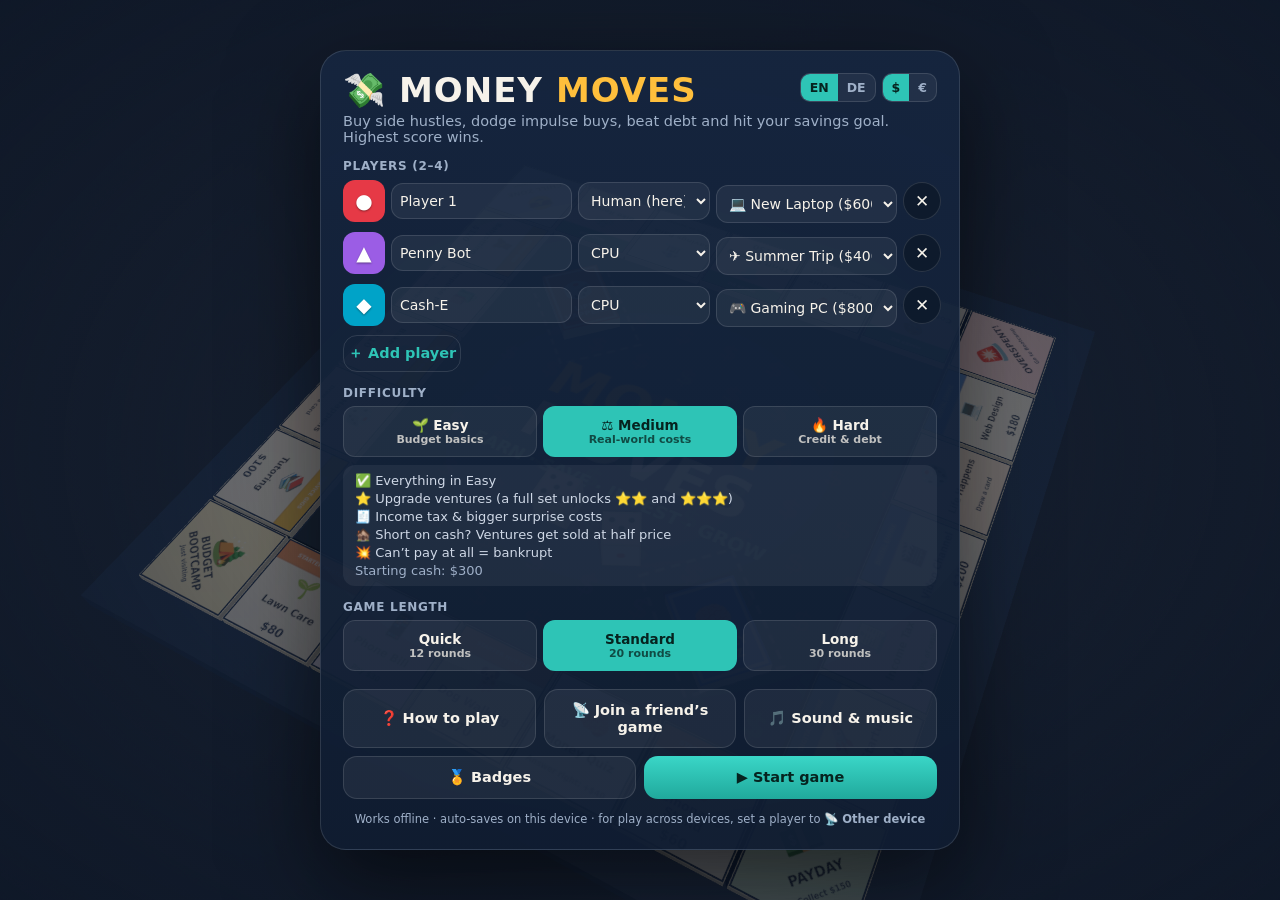
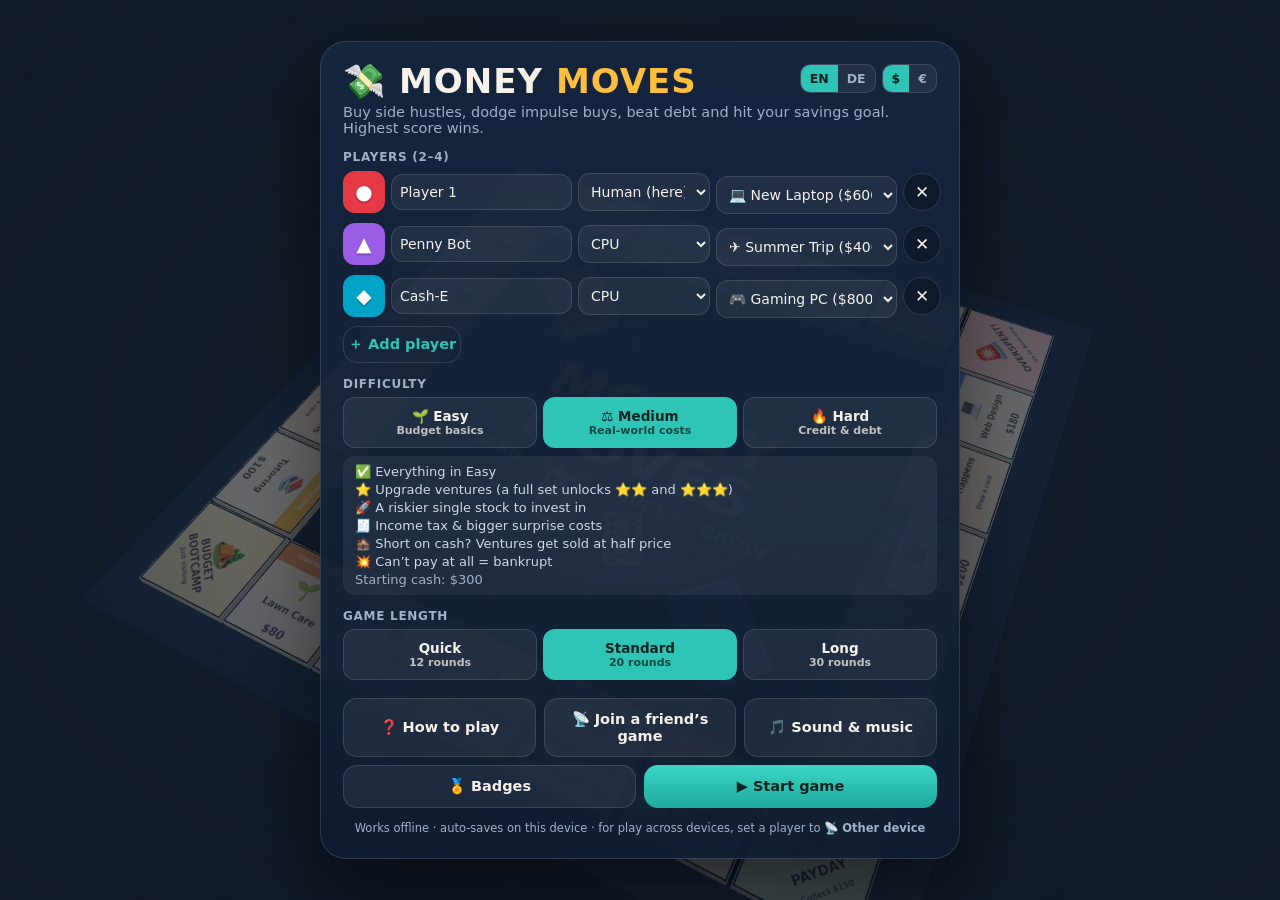
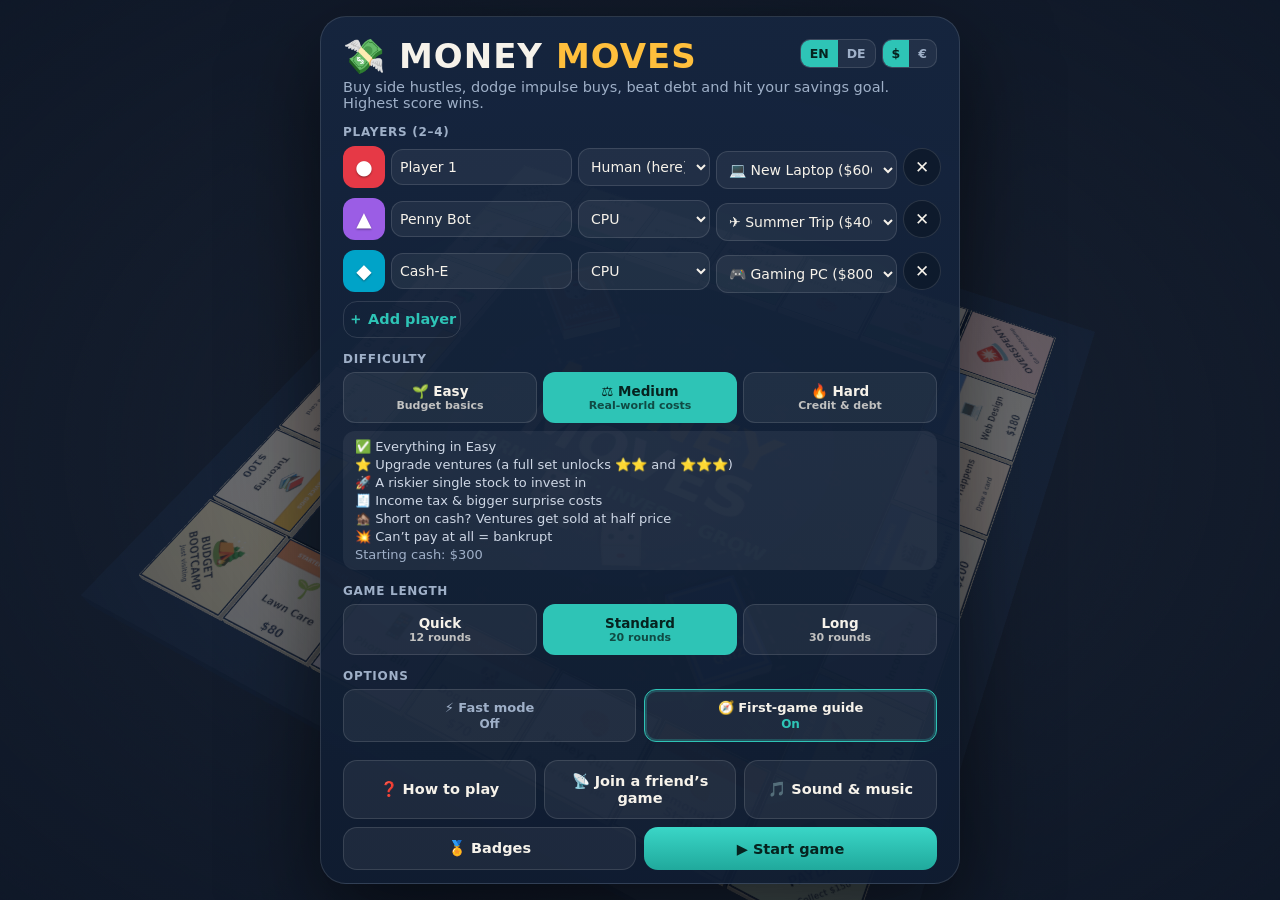
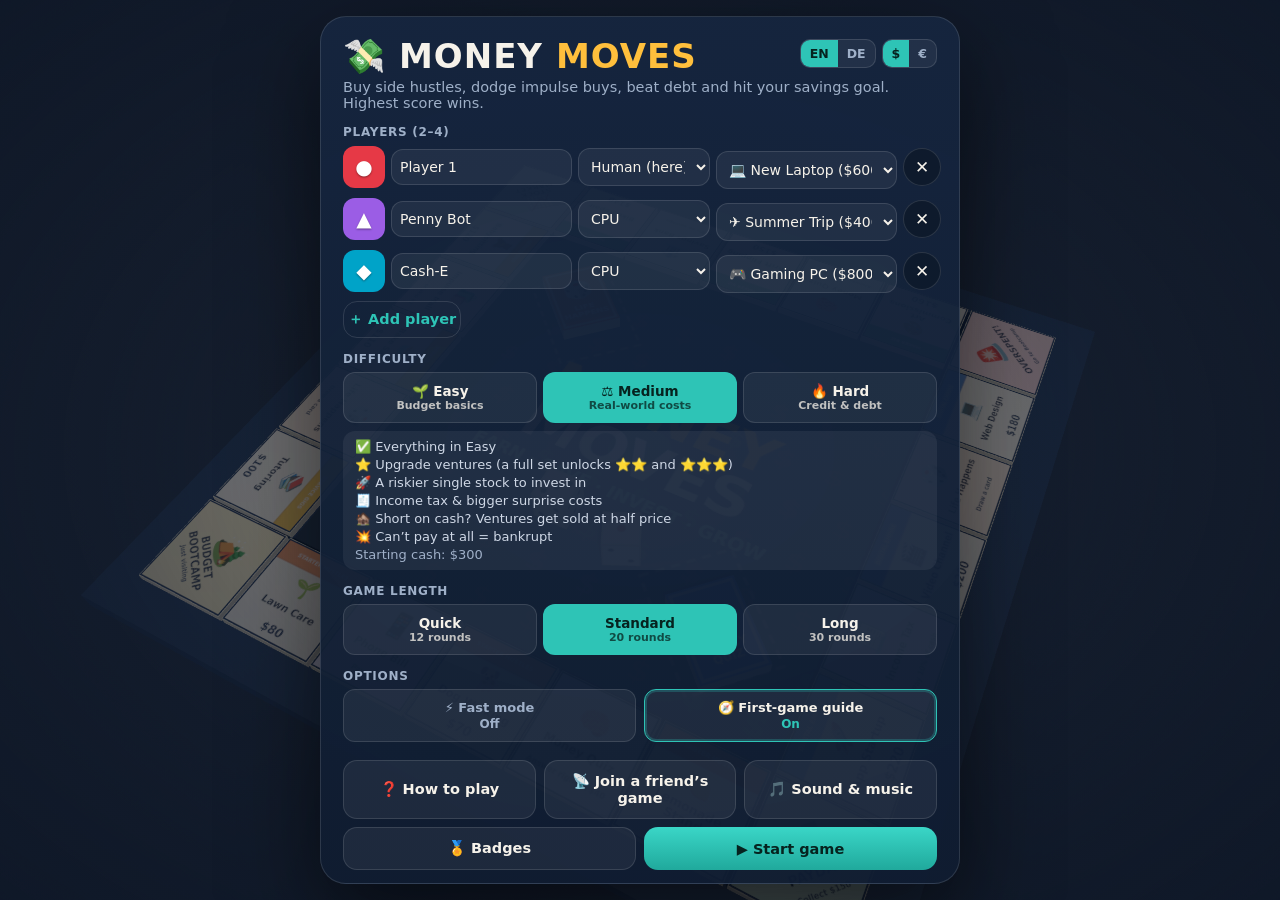
